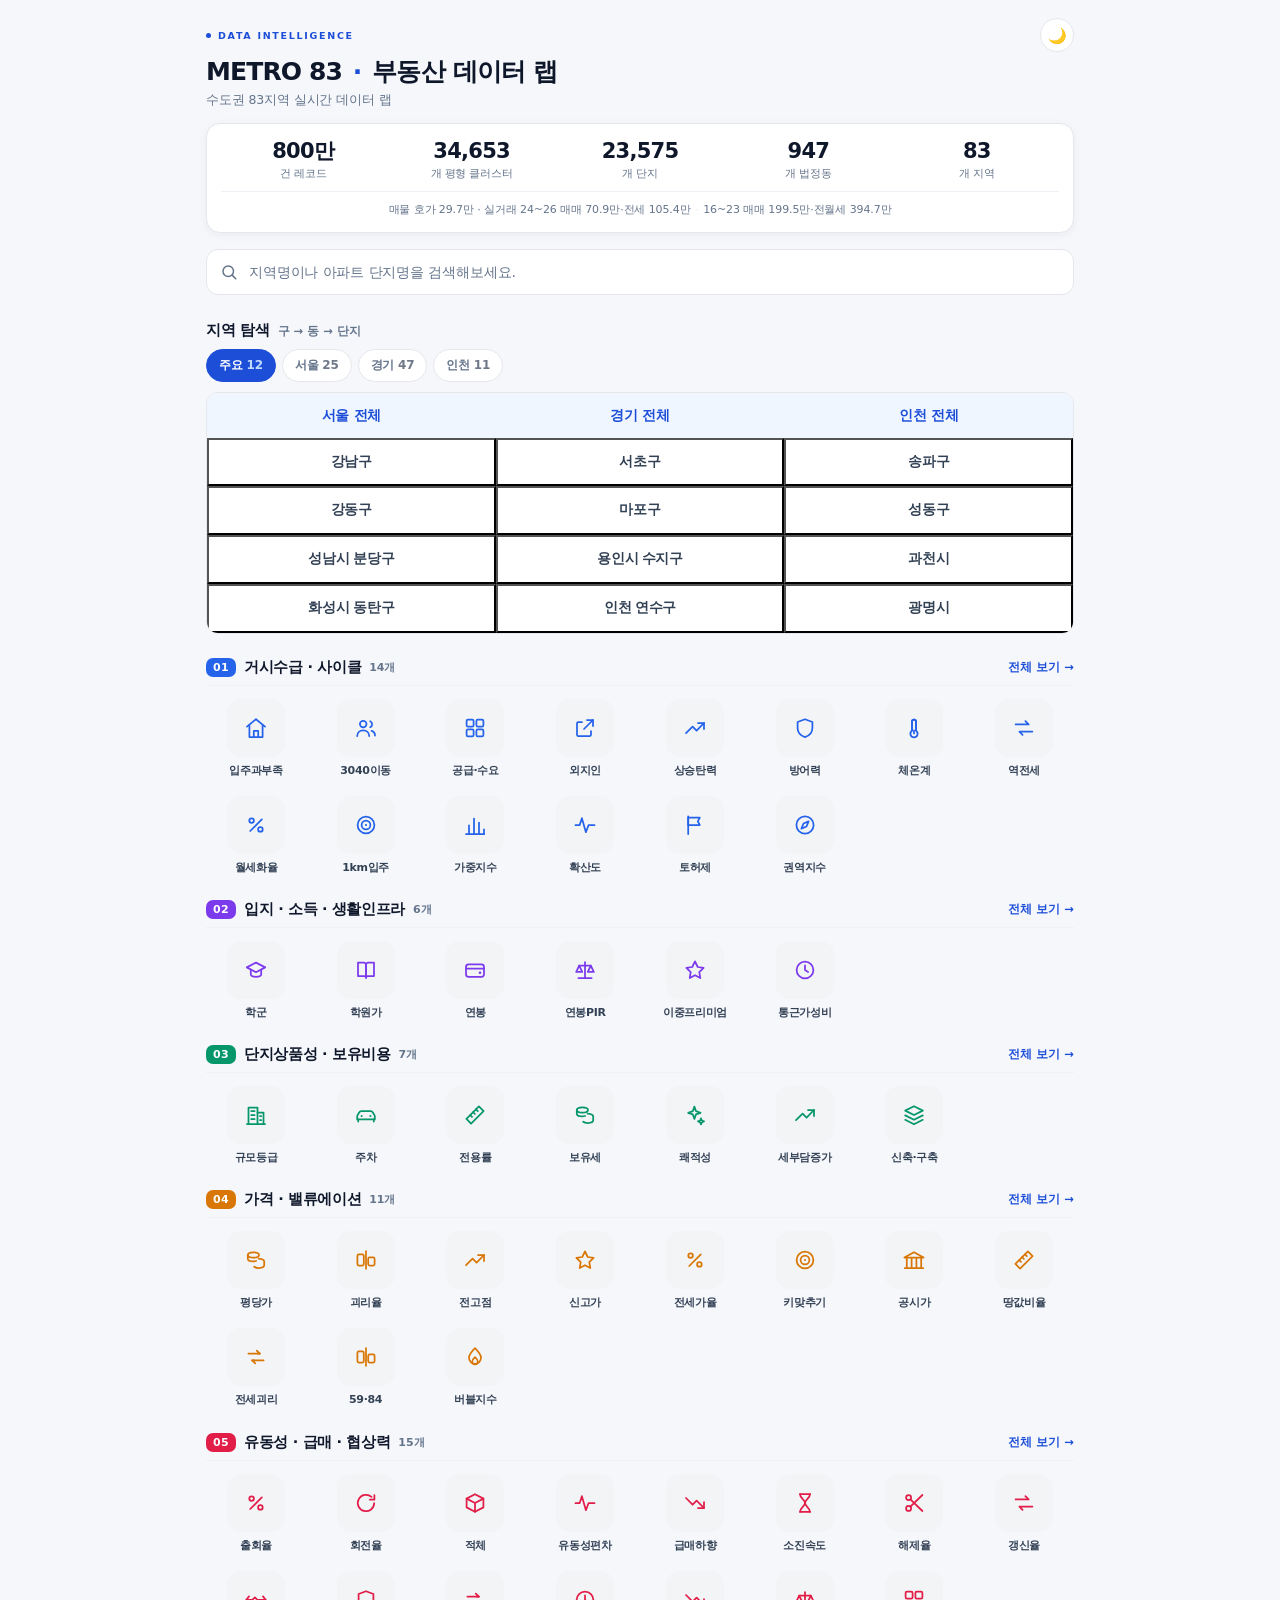
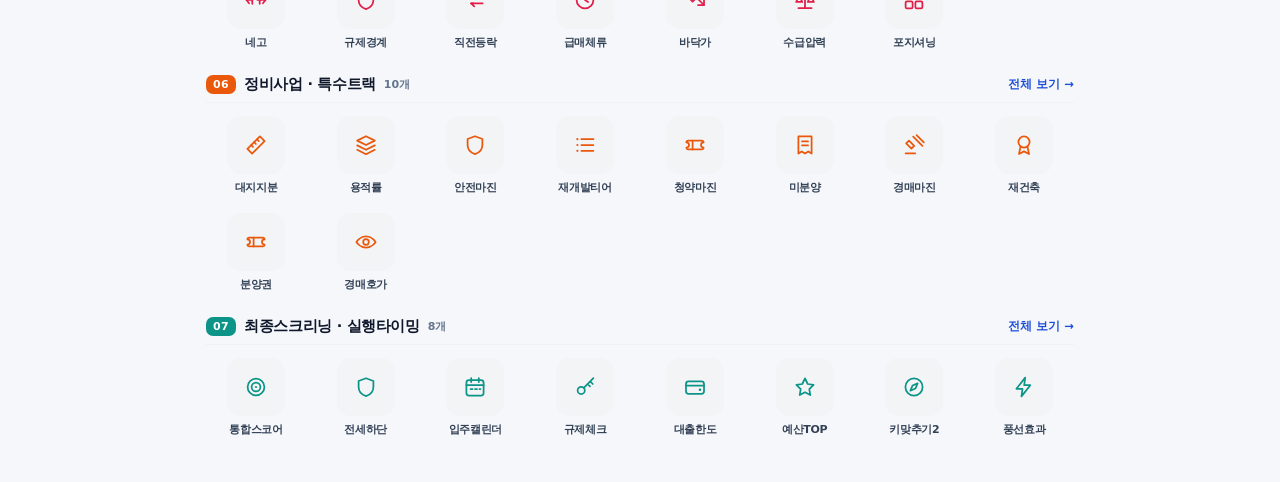
==== index.html @ e0119115 "4분면 기준선·선택 구 라벨 겹침 정리 · 범례 대비 보정" ====
<!doctype html>
<html lang="ko">
<head>
<meta charset="utf-8" />
<meta name="viewport" content="width=device-width, initial-scale=1, viewport-fit=cover" />
<meta property="og:type" content="website">
<meta property="og:title" content="METRO 83 · 부동산 데이터 랩">
<meta property="og:description" content="서울 25구 · 경기 47시군구 · 인천 11구군 | 23,575단지 · 지표 70선 실시간 분석">
<meta property="og:image" content="https://k-apt.github.io/apt-dashboard/og-banner.png">
<meta property="og:image:width" content="1200">
<meta property="og:image:height" content="630">
<meta name="twitter:card" content="summary_large_image">
<title>METRO 83 · 부동산 데이터 랩</title>
<script>(function(){try{var t=localStorage.getItem('apt_theme');if(t!=='light'&&t!=='dark')t='light';document.documentElement.setAttribute('data-theme',t);}catch(e){document.documentElement.setAttribute('data-theme','light');}})();</script>
<style>
  :root{
    --bg:#F5F7FB; --card:#FFFFFF; --line:#E5E7EB; --line2:#EEF1F6;
    --ink:#0F172A; --sub:#64748B; --label:#334155; --tile:#F3F4F6; --tilehover:#E9EDF3;
    --acc:#1D4ED8; --accsoft:#EFF6FF; --shadow:0 2px 10px rgba(16,24,40,.05);
    --c1:#2563EB; --c2:#7C3AED; --c3:#059669; --c4:#D97706; --c5:#E11D48; --c6:#EA580C; --c7:#0D9488; --cx:#4F46E5;
  }
  html[data-theme="dark"]{
    --bg:#0F172A; --card:#1E293B; --line:#334155; --line2:#2A394F;
    --ink:#F1F5F9; --sub:#94A3B8; --label:#CBD5E1; --tile:#25334A; --tilehover:#2D3E58;
    --acc:#93C5FD; --accsoft:#1E3A63; --shadow:none;
    --c1:#60A5FA; --c2:#A78BFA; --c3:#34D399; --c4:#FBBF24; --c5:#FB7185; --c6:#FB923C; --c7:#2DD4BF; --cx:#A5B4FC;
  }
  *{box-sizing:border-box}
  body{margin:0;background:var(--bg);color:var(--ink);
    font-family:-apple-system,BlinkMacSystemFont,"Apple SD Gothic Neo","Malgun Gothic","Noto Sans KR",system-ui,sans-serif;
    -webkit-font-smoothing:antialiased;-webkit-text-size-adjust:100%;text-size-adjust:100%;
    word-break:keep-all;overflow-wrap:break-word}
  a{color:inherit;text-decoration:none}
  .wrap{max-width:900px;margin:0 auto;padding:18px 16px 44px;
    padding-left:max(16px,env(safe-area-inset-left));padding-right:max(16px,env(safe-area-inset-right))}

  /* ---------------- 상단 헤더 ---------------- */
  .hd{margin:0 0 14px}
  .hdtop{display:flex;align-items:center;justify-content:space-between;gap:10px;min-height:34px}
  .hdmark{display:inline-flex;align-items:center;gap:7px;font-size:9.5px;font-weight:800;
    letter-spacing:.18em;color:var(--acc);text-transform:uppercase}
  .hdmark i{width:5px;height:5px;border-radius:50%;background:var(--acc);display:inline-block}
  .tgl{appearance:none;-webkit-appearance:none;width:34px;height:34px;flex:none;border-radius:50%;
    border:1px solid var(--line);background:var(--card);color:var(--ink);font-size:15px;line-height:1;
    display:flex;align-items:center;justify-content:center;cursor:pointer;padding:0}
  .tgl:hover{background:var(--tile)}
  .hdtitle{margin:6px 0 0;font-size:clamp(18px,5.1vw,25px);font-weight:800;letter-spacing:-.035em;
    line-height:1.15;white-space:nowrap;color:var(--ink)}
  .hdtitle em{font-style:normal;color:var(--acc);margin:0 .12em}
  .hdsub{margin:5px 0 0;font-size:12.5px;color:var(--sub);letter-spacing:-.01em}

  /* ---------------- KPI 요약 바 (가운데 정렬 · 균등 5칸) ---------------- */
  .kpi{background:var(--card);border:1px solid var(--line);border-radius:14px;
    padding:14px 10px 12px;margin:14px 0 0;box-shadow:var(--shadow)}
  .kpirow{display:grid;grid-template-columns:repeat(5,minmax(0,1fr));gap:0 4px;align-items:start}
  .k{display:flex;flex-direction:column;align-items:center;justify-content:flex-start;
    text-align:center;min-width:0;padding:0 2px}
  .k b{display:block;font-size:clamp(15px,4.1vw,21px);font-weight:800;letter-spacing:-.035em;line-height:1.12;
    color:var(--ink);font-variant-numeric:tabular-nums;white-space:nowrap}
  .k span{display:block;font-size:clamp(8.5px,2.25vw,10.5px);line-height:1.3;color:var(--sub);
    margin-top:4px;text-align:center;white-space:nowrap;letter-spacing:-.02em}
  @media(max-width:360px){ .k span{white-space:normal;word-break:keep-all} }
  .kpidet{margin-top:10px;padding-top:9px;border-top:1px solid var(--line2);
    text-align:center;color:var(--sub);font-size:clamp(9.6px,2.6vw,11px);line-height:1.62;letter-spacing:-.01em}
  .kpidet .d1,.kpidet .d2{display:block}
  .kpidet .d2{margin-top:1px}
  @media(min-width:620px){
    .kpi{padding:16px 14px 13px}
    .kpidet .d1,.kpidet .d2{display:inline}
    .kpidet .d2{margin-top:0}
    .kpidet .d2::before{content:"·";margin:0 .42em;color:var(--line)}
  }

  /* ---------------- 검색 ---------------- */
  .sbox{position:relative;margin:16px 0 0}
  .sbox input{width:100%;height:46px;border-radius:12px;border:1.5px solid var(--line);
    background:var(--card);color:var(--ink);font-family:inherit;font-size:14px;
    padding:0 40px 0 42px;outline:none;letter-spacing:-.01em}
  html[data-theme="dark"] .sbox input{border-color:#3B4A62}
  .sbox input::placeholder{color:var(--sub)}
  .sbox input:focus{border-color:var(--acc);box-shadow:0 0 0 3px rgba(37,99,235,.12)}
  .sicon{position:absolute;left:14px;top:50%;transform:translateY(-50%);width:18px;height:18px;
    color:var(--sub);pointer-events:none}
  .qclear{position:absolute;right:8px;top:50%;transform:translateY(-50%);width:28px;height:28px;
    border:0;border-radius:50%;background:transparent;color:var(--sub);font-size:14px;cursor:pointer;display:none}
  .qclear.on{display:block}
  .sdrop{position:absolute;left:0;right:0;top:calc(100% + 7px);z-index:40;background:var(--card);
    border:1px solid var(--line);border-radius:13px;box-shadow:0 14px 34px rgba(15,23,42,.16);
    overflow:hidden;display:none}
  .sdrop.on{display:block}
  .sdrop .sl{max-height:min(52vh,360px);overflow:auto;padding:5px}
  .sitem{display:flex;align-items:center;gap:10px;padding:9px 10px;border-radius:9px;cursor:pointer}
  .sitem:hover,.sitem.cur{background:var(--accsoft)}
  .sitem .bd{flex:none;font-size:10px;font-weight:800;letter-spacing:-.01em;border-radius:6px;
    padding:3px 7px;background:var(--tile);color:var(--sub)}
  .sitem .bd.rg{background:var(--accsoft);color:var(--acc)}
  .sitem .bd.dg{background:var(--tile);color:#0D9488}
  html[data-theme="dark"] .sitem .bd.dg{color:#2DD4BF}
  .sitem .tx{min-width:0;flex:1}
  .sitem .tx b{display:block;font-size:13.5px;font-weight:700;line-height:1.3;
    overflow:hidden;text-overflow:ellipsis;white-space:nowrap}
  .sitem .tx i{display:block;font-style:normal;font-size:11px;color:var(--sub);margin-top:2px;
    overflow:hidden;text-overflow:ellipsis;white-space:nowrap}
  .sitem .go{flex:none;color:var(--sub);font-size:12px}
  .sempty{padding:16px 12px;text-align:center;color:var(--sub);font-size:12.5px}

  /* ---------------- 지역 바로가기 (3열 · 얇은 테두리) ---------------- */
  .sh{display:flex;align-items:baseline;gap:8px;margin:26px 0 9px}
  .sh h2{margin:0;font-size:14.5px;font-weight:800;letter-spacing:-.02em}
  .sh span{font-size:11.5px;color:var(--sub);font-weight:600}
  .rtabs{display:flex;gap:6px;margin:0 0 9px;overflow-x:auto;scrollbar-width:none;
    -webkit-overflow-scrolling:touch;padding-bottom:1px}
  .rtabs::-webkit-scrollbar{display:none}
  .rtab{flex:none;appearance:none;font-family:inherit;font-size:12px;font-weight:700;letter-spacing:-.02em;
    color:var(--sub);background:var(--card);border:1px solid var(--line);border-radius:999px;
    padding:7px 12px;cursor:pointer;white-space:nowrap}
  .rtab b{font-weight:800;font-variant-numeric:tabular-nums;margin-left:4px;color:#6F7889}
  .rtab.on{color:#fff;background:#1D4ED8;border-color:#1D4ED8}
  .rtab.on b{color:#BFDBFE}
  html[data-theme="dark"] .rtab.on{color:#0F172A;background:#93C5FD;border-color:#93C5FD}
  html[data-theme="dark"] .rtab.on b{color:#1E3A63}
  .rgrid{display:grid;grid-template-columns:repeat(3,minmax(0,1fr));
    border:1px solid var(--line);border-radius:12px;overflow:hidden;background:var(--card)}
  .crumbwrap:empty{display:none}
  .crumb{display:flex;align-items:center;gap:6px;flex-wrap:wrap;margin:0 0 9px;font-size:12.5px;color:var(--sub)}
  .crumb .bk{appearance:none;border:1px solid var(--line);background:var(--card);color:var(--ink);
    width:28px;height:28px;border-radius:50%;font-size:13px;cursor:pointer;flex:none;line-height:1;padding:0}
  .crumb .bk:hover{background:var(--tile)}
  .crumb .path{display:flex;align-items:center;gap:6px;font-weight:600;min-width:0;flex-wrap:wrap}
  .crumb .path b{color:var(--ink);font-weight:800}
  .crumb .sp{color:#c3ccdb}
  .ropen{display:inline-flex;align-items:center;gap:6px;margin:0 0 12px;padding:9px 13px;border-radius:9px;
    background:#1D4ED8;color:#fff;font-size:12.5px;font-weight:800;text-decoration:none;letter-spacing:-.02em}
  .ropen:hover{filter:brightness(1.06)}
  html[data-theme="dark"] .ropen{background:#93C5FD;color:#0F172A}
  .cxlist{border:1px solid var(--line);border-radius:12px;overflow:hidden;background:var(--card)}
  .cxrow{display:flex;align-items:center;gap:10px;width:100%;padding:12px 14px;border:0;background:var(--card);
    font-family:inherit;color:var(--ink);text-align:left;cursor:pointer;box-shadow:0 1px 0 var(--line)}
  .cxlist .cxrow:last-child{box-shadow:none}
  .cxrow:hover{background:var(--tile)}
  .cxrow .nm{flex:1;min-width:0;font-size:13.5px;font-weight:700;letter-spacing:-.02em;
    overflow:hidden;text-overflow:ellipsis;white-space:nowrap}
  .cxrow .hh{flex:none;font-size:11px;color:var(--sub);font-variant-numeric:tabular-nums}
  .cxrow .go{flex:none;color:var(--sub);font-size:12px}
  .rc{padding:14px 4px;text-align:center;font-size:13.5px;font-weight:700;color:var(--label);
    background:var(--card);letter-spacing:-.02em;line-height:1.25;transition:background .12s;
    box-shadow:1px 0 0 var(--line), 0 1px 0 var(--line)}
  .rc:hover{background:var(--tile)}
  .rc.grp{color:var(--acc);font-weight:800;background:var(--accsoft)}
  .rc.grp:hover{background:var(--accsoft);filter:brightness(.97)}

  /* ---------------- 카테고리 · 아이콘 타일 ---------------- */
  .sec{margin-top:24px}
  .sechd{display:flex;align-items:center;gap:8px;margin:0 0 12px;padding-bottom:8px;
    border-bottom:1px solid var(--line2)}
  .sechd .no{flex:none;font-size:11px;font-weight:800;letter-spacing:.04em;color:#fff;
    background:var(--c);border-radius:7px;padding:3px 7px;font-variant-numeric:tabular-nums}
  .sechd h3{margin:0;font-size:14.5px;font-weight:800;letter-spacing:-.025em;color:var(--ink)}
  .sechd .cnt{font-size:11px;color:var(--sub);font-weight:600}
  .sechd .more{margin-left:auto;font-size:11.5px;font-weight:700;color:var(--acc);white-space:nowrap}
  .tiles{display:grid;grid-template-columns:repeat(4,minmax(0,1fr));gap:12px 4px}
  @media(min-width:560px){.tiles{grid-template-columns:repeat(6,minmax(0,1fr));gap:14px 8px}}
  @media(min-width:860px){.tiles{grid-template-columns:repeat(8,minmax(0,1fr));gap:16px 10px}}
  .tile{display:flex;flex-direction:column;align-items:center;gap:7px;padding:1px 0;min-width:0}
  .tbox{width:100%;max-width:58px;aspect-ratio:1;border-radius:14px;background:var(--tile);
    display:flex;align-items:center;justify-content:center;color:var(--c);transition:background .13s,transform .13s}
  .tbox svg{width:24px;height:24px;display:block}
  .tile:hover .tbox{background:var(--tilehover)}
  .tile:active .tbox{transform:scale(.94)}
  .tlab{font-size:11px;line-height:1.28;text-align:center;color:var(--label);font-weight:600;
    letter-spacing:-.03em;max-width:100%}
  html[data-theme="dark"] .sechd .no{background:var(--tile);color:var(--c)}
  .c1{--c:var(--c1)} .c2{--c:var(--c2)} .c3{--c:var(--c3)} .c4{--c:var(--c4)}
  .c5{--c:var(--c5)} .c6{--c:var(--c6)} .c7{--c:var(--c7)} .cxx{--c:var(--cx)}

  /* ---------------- 하단 ---------------- */
  .foot{margin-top:30px;padding-top:14px;border-top:1px solid var(--line);color:var(--sub);
    font-size:11.5px;line-height:1.75}
  .foot .fl{display:block;white-space:nowrap;font-size:clamp(8.6px,2.55vw,11.5px);
    letter-spacing:-.02em;font-variant-numeric:tabular-nums;color:var(--sub)}
</style>
</head>
<body>
<div class="wrap">

  <header class="hd">
    <div class="hdtop">
      <span class="hdmark"><i></i>DATA INTELLIGENCE</span>
      <button id="themeBtn" class="tgl" type="button" aria-label="다크 모드로 전환" title="화이트/다크 테마">🌙</button>
    </div>
    <h1 class="hdtitle">METRO 83 <em>·</em> 부동산 데이터 랩</h1>
    <p class="hdsub">수도권 83지역 실시간 데이터 랩</p>
  </header>

  <div class="kpi">
    <div class="kpirow">
      <div class="k"><b title="8,002,107건">800만</b><span>건 레코드</span></div>
      <div class="k"><b>34,653</b><span>개 평형 클러스터</span></div>
      <div class="k"><b>23,575</b><span>개 단지</span></div>
      <div class="k"><b>947</b><span>개 법정동</span></div>
      <div class="k"><b>83</b><span>개 지역</span></div>
    </div>
    <div class="kpidet"><span class="d1">매물 호가 29.7만 · 실거래 24~26 매매 70.9만·전세 105.4만</span><span class="d2">16~23 매매 199.5만·전월세 394.7만</span></div>
  </div>

  <div class="sbox">
    <svg class="sicon" viewBox="0 0 24 24" fill="none" stroke="currentColor" stroke-width="2" stroke-linecap="round"><circle cx="11" cy="11" r="7"></circle><path d="M16.2 16.2 21 21"></path></svg>
    <input id="q" type="text" inputmode="search" enterkeyhint="search" autocomplete="off"
           placeholder="지역명이나 아파트 단지명을 검색해보세요." aria-label="지역·단지 검색">
    <button id="qclear" class="qclear" type="button" aria-label="검색어 지우기">✕</button>
    <div class="sdrop" id="sd" role="listbox" aria-label="검색 결과"><div class="sl" id="sl"></div></div>
  </div>

  <div class="sh"><h2>지역 탐색</h2><span>구 → 동 → 단지</span></div>
  <div class="rtabs" id="rtabs" role="tablist" aria-label="지역 범위 선택"></div>
  <div class="crumbwrap" id="crumb"></div>
  <nav class="rgrid" id="rgrid" aria-label="지역·법정동 바로가기"></nav>
  <div class="cxlist" id="cxlist" hidden></div>

  <div id="secs"></div>

</div>

<script>
const PD = {"regions":[{"n":"강남구","a":"서울"},{"n":"강동구","a":"서울"},{"n":"강북구","a":"서울"},{"n":"강서구","a":"서울"},{"n":"관악구","a":"서울"},{"n":"광진구","a":"서울"},{"n":"구로구","a":"서울"},{"n":"금천구","a":"서울"},{"n":"노원구","a":"서울"},{"n":"도봉구","a":"서울"},{"n":"동대문구","a":"서울"},{"n":"동작구","a":"서울"},{"n":"마포구","a":"서울"},{"n":"서대문구","a":"서울"},{"n":"서초구","a":"서울"},{"n":"성동구","a":"서울"},{"n":"성북구","a":"서울"},{"n":"송파구","a":"서울"},{"n":"양천구","a":"서울"},{"n":"영등포구","a":"서울"},{"n":"용산구","a":"서울"},{"n":"은평구","a":"서울"},{"n":"종로구","a":"서울"},{"n":"중구","a":"서울"},{"n":"중랑구","a":"서울"},{"n":"가평군","a":"경기"},{"n":"고양시 덕양구","a":"경기"},{"n":"고양시 일산동구","a":"경기"},{"n":"고양시 일산서구","a":"경기"},{"n":"과천시","a":"경기"},{"n":"광명시","a":"경기"},{"n":"광주시","a":"경기"},{"n":"구리시","a":"경기"},{"n":"군포시","a":"경기"},{"n":"김포시","a":"경기"},{"n":"남양주시","a":"경기"},{"n":"동두천시","a":"경기"},{"n":"부천시 소사구","a":"경기"},{"n":"부천시 오정구","a":"경기"},{"n":"부천시 원미구","a":"경기"},{"n":"성남시 분당구","a":"경기"},{"n":"성남시 수정구","a":"경기"},{"n":"성남시 중원구","a":"경기"},{"n":"수원시 권선구","a":"경기"},{"n":"수원시 영통구","a":"경기"},{"n":"수원시 장안구","a":"경기"},{"n":"수원시 팔달구","a":"경기"},{"n":"시흥시","a":"경기"},{"n":"안산시 단원구","a":"경기"},{"n":"안산시 상록구","a":"경기"},{"n":"안성시","a":"경기"},{"n":"안양시 동안구","a":"경기"},{"n":"안양시 만안구","a":"경기"},{"n":"양주시","a":"경기"},{"n":"양평군","a":"경기"},{"n":"여주시","a":"경기"},{"n":"연천군","a":"경기"},{"n":"오산시","a":"경기"},{"n":"용인시 기흥구","a":"경기"},{"n":"용인시 수지구","a":"경기"},{"n":"용인시 처인구","a":"경기"},{"n":"의왕시","a":"경기"},{"n":"의정부시","a":"경기"},{"n":"이천시","a":"경기"},{"n":"파주시","a":"경기"},{"n":"평택시","a":"경기"},{"n":"포천시","a":"경기"},{"n":"하남시","a":"경기"},{"n":"화성시 동탄구","a":"경기"},{"n":"화성시 만세구","a":"경기"},{"n":"화성시 병점구","a":"경기"},{"n":"화성시 효행구","a":"경기"},{"n":"인천 강화군","a":"인천"},{"n":"인천 검단구","a":"인천"},{"n":"인천 계양구","a":"인천"},{"n":"인천 남동구","a":"인천"},{"n":"인천 미추홀구","a":"인천"},{"n":"인천 부평구","a":"인천"},{"n":"인천 서해구","a":"인천"},{"n":"인천 연수구","a":"인천"},{"n":"인천 영종구","a":"인천"},{"n":"인천 옹진군","a":"인천"},{"n":"인천 제물포구","a":"인천"}],"dongs":{"25":["가평읍","상면","설악면","조종면","청평면"],"0":["개포동","논현동","대치동","도곡동","삼성동","세곡동","수서동","신사동","압구정동","역삼동","율현동","일원동","자곡동","청담동"],"1":["강일동","고덕동","길동","둔촌동","명일동","상일동","성내동","암사동","천호동"],"2":["미아동","번동","수유동","우이동"],"3":["가양동","공항동","내발산동","등촌동","마곡동","방화동","염창동","화곡동"],"26":["고양동","관산동","덕은동","도내동","동산동","삼송동","성사동","신원동","오금동","원흥동","주교동","지축동","토당동","행신동","향동동","화정동"],"27":["마두동","백석동","사리현동","성석동","식사동","장항동","정발산동","중산동","풍동"],"28":["가좌동","대화동","덕이동","일산동","주엽동","탄현동"],"29":["갈현동","별양동","부림동","원문동","주암동","중앙동"],"4":["남현동","봉천동","신림동"],"30":["광명동","소하동","일직동","철산동","하안동"],"31":["경안동","고산동","곤지암읍","능평동","도척면","매산동","목현동","문형동","삼동","송정동","신현동","쌍령동","양벌동","역동","장지동","초월읍","추자동","탄벌동","태전동","회덕동"],"5":["광장동","구의동","군자동","능동","자양동","중곡동","화양동"],"6":["가리봉동","개봉동","고척동","구로동","궁동","신도림동","오류동","온수동","천왕동","항동"],"32":["갈매동","교문동","수택동","아천동","인창동","토평동"],"33":["금정동","당동","당정동","대야미동","도마교동","부곡동","산본동"],"7":["가산동","독산동","시흥동"],"34":["감정동","걸포동","고촌읍","구래동","마산동","북변동","사우동","양촌읍","운양동","장기동","통진읍","풍무동","하성면"],"35":["금곡동","다산동","별내동","별내면","오남읍","와부읍","진건읍","진접읍","퇴계원읍","평내동","호평동","화도읍"],"8":["공릉동","상계동","월계동","중계동","하계동"],"9":["도봉동","방학동","쌍문동","창동"],"10":["답십리동","신설동","용두동","이문동","장안동","전농동","제기동","청량리동","회기동","휘경동"],"36":["광암동","동두천동","보산동","상패동","생연동","송내동","지행동"],"11":["노량진동","대방동","동작동","본동","사당동","상도1동","상도동","신대방동","흑석동"],"12":["공덕동","구수동","노고산동","대흥동","도화동","동교동","마포동","망원동","상수동","상암동","서교동","성산동","신공덕동","신수동","신정동","아현동","연남동","염리동","용강동","중동","창전동","토정동","하중동","합정동","현석동"],"37":["괴안동","범박동","소사본동","송내동","심곡본동","옥길동"],"38":["고강동","내동","삼정동","여월동","오정동","원종동","작동"],"39":["도당동","상동","소사동","심곡동","약대동","역곡동","원미동","중동","춘의동"],"13":["남가좌동","냉천동","대신동","대현동","미근동","북가좌동","북아현동","연희동","영천동","창천동","천연동","충정로2가","충정로3가","합동","현저동","홍은동","홍제동"],"14":["내곡동","반포동","방배동","서초동","신원동","양재동","우면동","잠원동"],"40":["구미동","금곡동","대장동","백현동","분당동","삼평동","서현동","수내동","야탑동","운중동","이매동","정자동","판교동"],"41":["고등동","단대동","복정동","수진동","시흥동","신촌동","신흥동","양지동","창곡동","태평동"],"42":["금광동","도촌동","상대원동","성남동","여수동","은행동","중앙동","하대원동"],"15":["금호동1가","금호동2가","금호동3가","금호동4가","도선동","마장동","사근동","상왕십리동","성수동1가","성수동2가","송정동","옥수동","용답동","응봉동","하왕십리동","행당동","홍익동"],"16":["길음동","돈암동","동선동1가","동선동3가","동선동4가","동선동5가","동소문동4가","동소문동5가","동소문동6가","동소문동7가","보문동1가","보문동2가","보문동3가","보문동4가","보문동6가","보문동7가","삼선동2가","삼선동3가","삼선동4가","삼선동5가","상월곡동","석관동","성북동","성북동1가","안암동1가","안암동3가","안암동4가","안암동5가","장위동","정릉동","종암동","하월곡동"],"17":["가락동","거여동","마천동","문정동","방이동","삼전동","석촌동","송파동","신천동","오금동","잠실동","장지동","풍납동"],"43":["고색동","곡반정동","구운동","권선동","금곡동","당수동","서둔동","세류동","오목천동","입북동","탑동","평동","호매실동"],"44":["망포동","매탄동","신동","영통동","원천동","원천동(광교)","이의동","이의동(광교)","하동","하동(광교)"],"45":["송죽동","연무동","영화동","율전동","이목동","정자동","조원동","천천동","파장동"],"46":["고등동","교동","매교동","매산로1가","매산로2가","매산로3가","우만동","인계동","지동","화서동"],"47":["거모동","광석동","군자동","논곡동","능곡동","대야동","도창동","매화동","목감동","미산동","배곧동","산현동","신천동","월곶동","은행동","장곡동","장현동","정왕동","조남동","죽율동","포동","하상동","하중동"],"48":["고잔동","선부동","신길동","와동","원곡동","원시동","초지동"],"49":["건건동","본오동","부곡동","사동","사사동","성포동","수암동","월피동","이동","일동","장상동","팔곡일동"],"50":["가사동","공도읍","금광면","금산동","금석동","낙원동","당왕동","대덕면","동본동","미양면","보개면","봉산동","석정동","숭인동","신건지동","신소현동","신흥동","아양동","옥산동","원곡면","인지동","일죽면","죽산면","중리동","창전동"],"51":["관양동","비산동","평촌동","호계동"],"52":["박달동","석수동","안양동"],"53":["고암동","고읍동","광사동","광적면","남면","남방동","덕계동","덕정동","만송동","백석읍","산북동","삼숭동","옥정동","장흥면","회정동"],"18":["목동","신월동","신정동"],"54":["강상면","개군면","양동면","양서면","양평읍","용문면"],"55":["가남읍","교동","멱곡동","상동","세종대왕면","연양동","오학동","월송동","점봉동","창동","천송동","하동","현암동","홍문동"],"56":["신서면","연천읍","전곡읍","청산면"],"19":["당산동","당산동1가","당산동2가","당산동3가","당산동4가","당산동5가","당산동6가","대림동","도림동","문래동2가","문래동3가","문래동4가","문래동5가","문래동6가","신길동","양평동1가","양평동2가","양평동3가","양평동4가","양평동5가","양평동6가","여의도동","영등포동","영등포동1가","영등포동2가","영등포동3가","영등포동4가","영등포동5가","영등포동7가","영등포동8가"],"57":["가수동","가장동","갈곶동","고현동","궐동","금암동","내삼미동","누읍동","벌음동","부산동","서동","세교동","수청동","양산동","오산동","외삼미동","원동","은계동","지곶동","청학동","청호동","탑동"],"20":["갈월동","도원동","동빙고동","동자동","문배동","보광동","산천동","서계동","서빙고동","신계동","신창동","용문동","용산동2가","용산동5가","원효로1가","원효로2가","원효로3가","원효로4가","이촌동","이태원동","주성동","청암동","청파동1가","청파동3가","한강로1가","한강로2가","한강로3가","한남동","효창동","후암동"],"58":["고매동","공세동","구갈동","농서동","동백동","마북동","보라동","보정동","상갈동","상하동","서천동","신갈동","언남동","영덕동","중동","지곡동","청덕동","하갈동"],"59":["동천동","상현동","성복동","신봉동","죽전동","풍덕천동"],"60":["고림동","김량장동","남동","남사읍","마평동","모현읍","백암면","삼가동","양지읍","역북동","운학동","원삼면","유방동","이동읍","포곡읍"],"21":["갈현동","구산동","녹번동","대조동","불광동","수색동","신사동","역촌동","응암동","증산동","진관동"],"61":["고천동","내손동","삼동","오전동","왕곡동","청계동","초평동","포일동","학의동"],"62":["가능동","고산동","금오동","낙양동","녹양동","민락동","산곡동","신곡동","용현동","의정부동","장암동","호원동"],"63":["갈산동","고담동","관고동","대월면","마장면","백사면","부발읍","사음동","송정동","신둔면","안흥동","장호원읍","중리동","증일동","증포동","창전동","호법면"],"72":["강화읍","길상면","선원면"],"73":["금곡동","당하동","대곡동","마전동","백석동","불로동","오류동","왕길동","원당동"],"74":["계산동","귤현동","동양동","박촌동","방축동","병방동","서운동","오류동","용종동","이화동","임학동","작전동","장기동","효성동"],"75":["간석동","구월동","남촌동","논현동","도림동","만수동","서창동","장수동"],"76":["관교동","도화동","문학동","숭의동","용현동","주안동","학익동"],"77":["갈산동","구산동","부개동","부평동","산곡동","삼산동","십정동","일신동","청천동"],"78":["가정동","가좌동","검암동","경서동","공촌동","석남동","신현동","심곡동","연희동","청라동"],"79":["동춘동","선학동","송도동","연수동","옥련동","청학동"],"80":["운남동","운북동","운서동","중산동"],"81":["영흥면"],"82":["관동3가","내동","답동","도원동","만석동","북성동1가","북성동2가","북성동3가","사동","송림동","송월동1가","송월동2가","송학동2가","송현동","신생동","신흥동1가","신흥동2가","신흥동3가","인현동","전동","항동7가","화수동"],"22":["견지동","경운동","교북동","구기동","낙원동","내수동","누상동","당주동","동숭동","명륜1가","명륜2가","명륜3가","무악동","부암동","사직동","수송동","숭인동","신교동","신문로1가","신문로2가","신영동","연건동","연지동","옥인동","이화동","익선동","인의동","창신동","청운동","충신동","통인동","평동","평창동","필운동","행촌동","혜화동","홍파동","효제동"],"23":["광희동1가","남대문로5가","남산동2가","남창동","만리동1가","만리동2가","묵정동","산림동","순화동","신당동","예장동","오장동","을지로5가","인현동2가","입정동","장충동1가","장충동2가","정동","주교동","중림동","충무로4가","충무로5가","필동1가","필동3가","황학동","회현동1가","회현동2가","흥인동"],"24":["망우동","면목동","묵동","상봉동","신내동","중화동"],"64":["검산동","광탄면","금릉동","금촌동","다율동","당하동","동패동","목동동","문발동","문산읍","법원읍","서패동","신촌동","아동동","야당동","야동동","와동동","적성면","조리읍","탄현면","파주읍"],"65":["가재동","고덕동","고덕면","군문동","독곡동","동삭동","비전동","서정동","세교동","소사동","신장동","안중읍","오성면","용이동","이충동","장당동","장안동","죽백동","지산동","지제동","진위면","청북읍","칠괴동","칠원동","통복동","팽성읍","평택동","포승읍","합정동","현덕면"],"66":["가산면","관인면","군내면","선단동","소흘읍","신북면","신읍동","어룡동","영북면","영중면","일동면"],"67":["감이동","감일동","덕풍동","망월동","선동","신장동","창우동","풍산동","학암동","학암동(위례)"],"68":["능동","목동","반송동","산척동","석우동","송동","신동","여울동","영천동","장지동","청계동"],"69":["남양읍","마도면","새솔동","송산면","우정읍","장안면","팔탄면","향남읍"],"70":["기산동","능동","반월동","반정동","병점동","송산동","안녕동","진안동"],"71":["기안동","매송면","봉담읍","비봉면","정남면"]},"cx":{"15:8":[["현대",217],["트리마제",688],["성수대우2차",283],["한양현대",168],["아크로서울포레스트(주상복합)",280],["청호서울숲뜨레피움",28],["YG포레스트(주상복합)",18],["서울숲아이파크리버포레1차",825],["에스포레",25],["우성",55],["서울숲해오름",49],["갤러리아포레(주상복합)",230],["강변건영",580],["서울숲대림",372],["성수동아그린",331],["동아",390],["뚝섬현대",99],["쌍용",777],["성수우방",92],["한진타운",378],["성수현대그린",219],["성수동양",142],["중앙하이츠빌",256],["성수금호베스트빌3차",159]],"3:3":[["등촌주공10단지",566],["삼우지엔씨",18],["우성",244],["한사랑삼성2차",339],["등촌마을서광",430],["태진아름",221],["등촌3차보람쉬움",65],["예지펠리스",16],["태영",186],["청솔펠리체",25],["해태골든팰리스(주상복합)",19],["등촌보람6차",35],["천우네오젠(645-14)",18],["등촌주공2단지",505],["서울시니어스강서타워(주상복합)",101],["나성",65],["씨엘하임(도시형)",28],["풍성애뜨란",29],["등촌주공3단지",1016],["한울팰리스(주상복합)",29],["그린임광",168],["지엠벨리(주상복합)",48],["가양역두산위브",220],["등촌파밀리에더클래식",120],["한울H밸리움2차(도시형)",16],["등촌주공5단지",1045],["등촌역삼익퀸즈포디엄(도시형)",104],["마곡루나플라체(도시형)",144],["라움팰리스",16],["등촌보람쉬움5차(더하임)",45],["등촌아이파크",1653],["동양하우징(도시형)",78],["등촌주공8단지",445],["더자하",16],["미가채(도시형)",13],["메종드NK(도시형)",17],["그레이스힐(주상복합)",182],["미주진로",488],["더프라임(도시형)",29],["디앤써밋모이다(도시형)",26],["등촌엠타운(도시형)",31],["두보하이츠",213],["등촌지와인",136],["소미골드타운(도시형)",15],["등촌역아트포레(도시형)",18],["힐스테이트등촌역",543],["등촌센트럴르씨엘",73],["등마루",12],["서울시니어스가양타워(실버주택,주상복합)",188],["등촌코오롱",191],["등촌현대2차",89],["등촌월드메르디앙",145],["코오롱오투빌2차",105],["e-편한대림",222],["등촌대림",680],["등촌동성",457],["라인",317],["부영",712],["한사랑삼성1차",244],["대동황토방1차",241],["대동황토방2차",196],["코오롱하늘채",200],["삼형그레이스빌",87],["등촌보람2차",101],["등촌신원",68],["신세계",19],["두보",64],["등촌성원",16],["심미에셈빌",47]],"5:4":[["자양한양(재건축)",444],["현대강변",208],["자양2차현대",235],["자양현대3차",439],["그린",33],["경남아너스빌",150],["구의현대하이엘(주상복합)",98],["유림",10],["래미안프리미어팰리스(주상복합)",264],["큐브스테이트(도시형)",20],["테라팰리스건대2차",68],["자양호반써밋(주상복합)",305],["현대6차",178],["대종리버빌",19],["결(도시형)",14],["자양명진센트라임(도시형)",27],["더샵스타시티(주상복합)",1177],["롯데캐슬리버파크시그니처",878],["이튼타워리버1차(주상복합)",146],["자양하늘채베르",165],["광진트라팰리스(주상복합)",204],["자양삼성",10],["구의현대홈시티(주상복합)",102],["롯데캐슬이스트폴",1063],["이튼타워리버2차(주상복합)",131],["자양힐",64],["광진한화꿈에그린",116],["이튼타워리버3차(주상복합)",260],["태천해오름(주상복합)",18],["한강로얄",19],["광진하나플러스",43],["광진하우스토리한강",82],["이튼타워리버5차",279],["경남",232],["자양현대(645-5)",182],["한강현대",204],["신호빌라트",14],["금강KCC",69],["대원리버빌",40],["우방리버파크",214],["한솔리베르",185],["자양10차현대홈타운",245],["자양7차현대홈타운",252],["자양8차현대홈타운",257],["자양9차현대홈타운",119],["현대빌라트",18],["한강극동",158],["한강성원",140],["한강우성",355],["대동",314],["진넥스빌",19],["로얄동아",322],["우성1차",656],["자양5차현대",270],["삼성",375],["우성2차",405],["자양우성3차",464],["자양우성4차",66],["자양우성5차",80],["우성6차",96],["우성7차",625],["한라",329]],"0:13":[["건영",240],["상지리츠빌6차",19],["한신오페라하우스",63],["청담래미안로이뷰",177],["청담범신칼릭스빌2차",18],["골든아트빌(주상복합)",19],["빌폴라리스",19],["상지카일룸",17],["상지리츠빌5차",52],["청담파라곤Ⅱ 1단지",18],["청담파라곤Ⅱ 2단지",17],["마크힐스1,2단지",38],["상지리츠빌4차",38],["청담상지리츠빌3차",24],["대우로얄카운티II",13],["연세리버테라스",19],["연세힐하우스I",18],["청담대우유로카운티",196],["상지리츠빌10차",17],["연세리버빌3차",19],["상지리츠빌카일룸3차",19],["청담신원아침도시마인(도시형)",89],["연세힐하우스II",6],["강변상지리츠빌",12],["하우스에딘브로우",16],["청담대우로얄카운티Ⅰ",17],["청담우방",100],["청담파크빌",10],["청담아이파크",108],["청담자이",708],["연세2차",13],["청담아르지움(도시형)",29],["현대1차",96],["현대2차",214],["청담스위트(도시형)",124],["청담CJ빌리지",11],["동궁빌리지",16],["청담포레",11],["청담린든그로브",114],["청담마크노빌",12],["청담신동아빌라트",18],["청담갤러리파크",6],["더리버스청담(주상복합)",12],["라테라스청담(도시형)",88],["청담영풍마드레빌",49],["더헤리움(B동)",8],["더헤리움(A동,도시형)",10],["청담스테이",16],["T.S.",8],["효성청담101",35],["청담어퍼하우스",18],["헤스티아",4],["에테르노청담(주상복합)",29],["뉴현대리버빌",15],["에비뉴나인티(도시형)",28],["PH129",29],["효성청담101 2차",28],["청담클래스(도시형)",16],["대우로얄카운티V",12],["청담대우멤버스카운티Ⅲ",19],["삼호",45],["LG",11],["청담힐",30],["청담대우멤버스카운티V",19],["현대(43-1)",19],["프레힐청담",16],["청담e-편한세상2차",142],["청담동양파라곤",92],["루시아청담546더리버",15],["청담르엘",1261],["레이어청담(도시형)",28],["워너청담",16],["청담e-편한세상2차(204동)",41],["한신오페라하우스2차",42],["청담대우멤버스카운티VI",19],["청담대우멤버스카운티9차",10],["청담대우멤버스카운티11차",18],["청담대우멤버스카운티XII",16],["청담휴먼스타빌",191],["청담e-편한세상3차",49],["청담e-편한세상2차(205동)",41],["상지리츠빌카일룸2차",15],["청담e-편한세상4차",94],["청담범신칼릭스빌",18],["청담그랑빌(주상복합)",19],["씨티2차",37],["구산",37],["청담삼성1차",158],["청담삼성3차",217],["목화",19],["청담e-편한세상1차",271],["진흥",375],["신동아",106],["삼성청담공원",391],["삼환",184],["청담현대3차",317]],"79:3":[["승기마을",1370],["연수프라자(도시형)",78],["이레하이니스(주상복합)",48],["경남",620],["대동",768],["대림",640],["대우1",390],["동남",420],["문남마을",400],["연수2시영",1200],["영남",622],["우성1",1088],["우성2",2044],["우주",230],["유천",788],["인향",220],["연수주공2차",960],["주공3",1170],["태산",420],["풍림1",769],["효정",312],["연수푸르지오1단지",117],["연수푸르지오2단지",110],["연수푸르지오3단지",102],["태경",220],["성일",414],["세경",567],["대명",108]],"14:3":[["아이파크빌",66],["예림",16],["서초교대e편한세상",435],["서초e-편한세상1차",154],["서초동아",12],["서초상지리츠빌3차",18],["서초상지리츠빌4차",17],["서초상지리츠빌5차",12],["서초롯데캐슬메디치(주상복합)",50],["서초상지리츠빌7차",14],["서초대림빌라트",18],["현대빌리지",13],["햄튼코트",19],["서초대우로얄카운티",10],["서초트레져",14],["벽산서초블루밍",19],["서초한양수자인",24],["한라비발디스튜디오193(도시형)",149],["서초코아",15],["서초롯데캐슬프레지던트",280],["서초삼원그린빌",12],["강남역푸르지오시티(도시형)",137],["보미리즌빌",10],["서초중흥S-클래스(도시형)",91],["로얄하이츠",12],["블루힐65(도시형)",10],["서초대우(엘로즈카운티)",73],["서초푸르지오써밋",907],["마제스타시티힐스테이트서리풀(주거복합)",116],["강남아르젠(도시형)",27],["서초자연인",29],["칼리아빌",10],["래미안서초에스티지",421],["동아(도시형)",62],["월드메르디앙(1634-9)",37],["더샵오데움(104동)",10],["래미안서초에스티지S",593],["서리풀월드메르디앙레브",40],["서초자연인(도시형)",29],["서초프레스티지",28],["서초풍림아이원",36],["서초로얄",40],["끄레메빌",14],["래미안서초유니빌(주상복합)",440],["서초드림하이츠",10],["더샵오데움(105동)",4],["서초e-편한세상2차",159],["서초한빛삼성",264],["서초웰하우스",12],["서초블레스",16],["샹보르",19],["우정에쉐르",77],["롯데캐슬클래식",990],["서초센트럴아이파크",318],["그린빌라트(주상복합)",19],["서초아트갤러리(도시형)",20],["밀라텔쉐르빌(엠쉐르빌,주상복합)",125],["더샵서초(주상복합)",329],["서초트라팰리스(주상복합)",257],["서초이오빌(주상복합)",462],["스위트서초(도시형)",20],["래미안리더스원",1317],["와이에이치빌리지(도시형)",20],["현대ESA2(주상복합)",174],["루컴즈힐서리풀",28],["서초그랑자이",1446],["서초노블레스(1362-10,주상복합)",50],["대성유니드",83],["DK밸리뷰시티",81],["서초지에스타워(주상복합)",54],["두원에코타운(도시형)",26],["서초래미안",1129],["디아레나서초(주상복합)",90],["서초블리스",23],["장미",18],["서초대우아이빌(주상복합)",215],["비버리캐슬",42],["더아크리움",16],["경남아너스빌(1608-28)",32],["서초에지앙",19],["서초롯데캐슬리버티",132],["신원아침도시",40],["서초예성그린",36],["서초자이르네",67],["더미켈란",67],["DK밸리뷰서초2차(도시형)",105],["서초레몬(주상복합)",24],["서초프라임헤센",55],["두산위브트레지움",98],["더샵오데움(101,102동)",95],["서초현대홈타운",68],["서초e-편한세상5차",161],["서초e-편한세상3차",77],["브라운스톤서초(주상복합)",42],["스타시드(도시형)",8],["서초파라곤(주상복합)",60],["월드메르디앙오페라하우스",47],["강남태영데시앙루브(주상복합)",50],["경남아너스빌(1455-9)",55],["갤러리하우스",15],["서초타워씨티빌(선경)",19],["서초아트래디앙",24],["더프레임서초(도시형)",86],["서초극동스타클래스 I",90],["서초아크빌",31],["월드빌라트",19],["장복엘리트타운",18],["현대서초빌라트(1495-1)",19],["현대서초빌라트(1497-18)",11],["서초대우디오빌프라임(주상복합)",112],["서초두산위브2",47],["삼환바우스(주상복합)",40],["서초쌍용플래티넘(주상복합)",109],["한승미메이드",18],["서초동일하이빌(주상복합)",54],["서초신원아침도시2차",88],["서초자이",184],["서린",18],["서초래미안4차",56],["서초래미안5차",54],["서초래미안7차",79],["PH1603(도시형)",124],["서초타운트라팰리스(주상복합)",48],["서초두산위브(주상복합)",78],["서초현대타워(주상복합)",38],["서초나산스위트(주상복합)",24],["서초동아타워(주상복합)",64],["서초대성유니드",19],["서초래미안3차",31],["서초캐슬",19],["엘리제",10],["서초벽산블루밍",60],["JC라디앙",14],["서초오로라",18],["서초우방유쉘",49],["서초지웰",60],["서초극동스타클래스2",60],["TS프리우스",18],["서초SK뷰",47],["수광빌라트",12],["서초엔-스위트1차",36],["트라움하우스5차",18],["트라움하우스3차",19],["월드메르디앙(1549-3)",44],["서초",18],["서초상지리츠빌8차",18],["서초상지리츠빌10차",19],["래미안서초스위트",392],["새티스(1435-2)",18],["서초한일유앤아이(주상복합)",60],["서초아트자이(주상복합)",164],["서초롯데캐슬84",84],["삼성서초가든스위트",141],["서초현대",299],["서초현대4차",160],["아크로비스타(주상복합)",757],["동원베네스트",126],["서초삼성래미안",299],["서초한신",194],["현대슈퍼빌(주상복합)",645],["현대ESA(주상복합)",122],["두진한아름",42],["초원현대",48],["서초한신리빙타워(주상복합)",103],["서초녹원",35],["삼풍",2390],["우성5차",408],["유원서초",590],["진흥",615],["서초한일",86],["서초아이파크",115],["롯데캐슬SPA",58],["현대",413],["서초금호어울림",84],["서초동아빌라트1타운",19],["서초동아빌라트2타운(주상복합)",19],["서초리시온(주상복합)",293],["서초태동스위트",17],["서초현대3차",96],["삼성쉐르빌II(주상복합)",365],["롯데캐슬주피터",110],["현대성우(주상복합)",138],["풍림아이원플러스(주상복합)",200]],"59:4":[["내대지마을푸르지오",142],["도담마을휴먼빌",260],["죽전역월드메르디앙(주상복합)",104],["꽃메마을아이파크",374],["롯데빌리지",36],["현대빌라트",35],["진우8차엘리시온",19],["도담마을우미이노스빌",418],["도담마을한양수자인",332],["벽산블루밍",19],["용인죽전효성해링턴플레이스(주상복합)",113],["인현마을현대홈타운1단지",162],["죽전역솔하임(도시형)",234],["죽전리베니움(도시형)",87],["성현마을우미이노스빌",538],["새터마을모아미래도",252],["e편한세상죽전프리미어포레",430],["더프라임(도시형)",24],["새터마을푸르지오(7BL)",79],["도담마을푸르지오",111],["현인마을e-편한세상2차",206],["현인마을e-편한세상3차",239],["내대지마을광명샤인빌",91],["지오빌리지",19],["도담마을죽전파크빌",561],["동성1차",684],["내대지마을우미이노스빌6차",59],["새터마을우미이노스빌(101동)",56],["벽산타운1단지",612],["성현마을광명샤인빌",192],["용인수지벽산타운2단지",684],["벽산타운3단지",425],["벽산타운4단지",465],["인현마을현대홈타운2단지",194],["죽전퍼스트하임",480],["도담마을아이파크",360],["도담마을7단지뜨리에체",430],["현대1차",702],["내대지마을정석베르데파크",37],["현대홈타운",108],["현대시티빌",18],["창죽마을월드메르디앙",47],["한솔노블빌리지",275],["도담마을롯데캐슬",231],["대지마을현대홈타운2차",346],["대지마을중앙하이츠빌",271],["더리버하임",336],["대주한신",311],["용인죽전동부센트레빌",536],["현암마을동성2차",838],["죽전아이뷰",432],["죽전GS자이",109],["꽃메마을한라신영프로방스",388],["성현마을반도유보라",637],["내대지마을진흥더블파크",160],["내대지마을건영캐스빌",1254],["꽃메마을극동스타클래스",196],["꽃메마을한라프로방스ll",195],["도담마을현대홈타운4차1단지",351],["새터마을죽전힐스테이트",1998],["대지마을3차2단지현대홈타운",537],["꽃메마을현대홈타운4차2단지",254],["꽃메마을현대홈타운4차3단지",770],["꽃메마을현대홈타운4차4단지",342],["내대지마을죽전e-편한세상",141],["현암마을대우넷씨빌",119],["창죽마을벽산첼시빌",179],["내대지마을힐스테이트",120]],"38:5":[["삼신(361-6)",80],["성진리치빌",40],["르네상스1차",18],["롯데",60],["욱일8차",60],["문화2차",60],["원종동금호어울림",404],["방배",34],["대풍푸른들",68],["해오름(344-30)",19],["건우",30],["방배(383-7)",40],["영화",228],["문화목화",60],["대성",25],["성도",90],["유림",85],["동진1",250],["동진2",70],["수정",75],["중앙",80],["성지",70],["영안(273-1)",70],["경인",90],["대성B",19],["상우",45],["이스트힐",24],["욱일7차",95],["현대(211-1)",80],["유호나동",55],["공간블리체A동",20],["프로방스타운",15],["대도",70],["온새미로",18],["동화",60],["아이원팰리스2",20],["한울팰리스",32],["현대(362-4)",40],["풍성애뜨란",11],["태양",70],["용주그린힐타운",18],["해주2차",119],["블리체",21],["아이원팰리스",11],["계남랑데뷰",60],["한울",56],["주왕노빌리움",36],["제이디스카이빌",18],["해강타운1차",29],["엘리트",28],["삼덕",110],["길성그랑프리텔",155],["보강쉐르빌",17],["세창짜임",270],["해윰",47],["이스트힐탑",22],["이스트힐뷰",21],["엘리하임",25],["원종승윤노블리안",136],["주영캐슬",29],["오성파크빌",14],["SG하이온(도시형)",12],["삼신12",165],["JK리안",29],["브라운스톤원종",137],["채움",29],["정현위브로",29],["태영스카이",50],["대원블루힐",18],["삼성캐슬",28],["원종아이원시티",132],["원종파르크",54],["누리애펠리체",22],["JH라피네",29],["원종센트레빌",44],["더원루미에르",110],["스타파크시티",22],["해모로아스트라아파트",168],["해강로디안",63],["삼화아르떼뷰",50],["엘리시아",60],["써미트",40],["삼성다빈치",29],["한솔",35],["원종e편한세상",158],["다온스카이뷰",29],["해오름",18],["서림(A,B동)",110],["해강로디안아파트201동",19],["원종타운(도시형)",15],["원종역월드메르디앙포레",164],["동제이지안",49],["협성",60],["르네상스타워",18],["동문1차",280],["동문2차",70],["은성",115],["동문5차",216],["동제이지안2차",61],["원종주공",490],["해주",118],["효자",130],["다우로얄팰리스",23],["은성2차",90],["성옥",60],["부촌5차가동",40],["미성",296],["문화1차",50]],"58:6":[["한보라마을1단지한양수자인",136],["용인보라우남퍼스트빌리젠트",12],["용인보라효성해링턴플레이스",970],["풍산에코빌(도시형)",30],["한보라에듀포레",446],["한보라마을화성파크",311],["삼성래미안",370],["기흥삼정선비마을",299],["한보라더힐",762],["한보라마을2단지일성트루엘",88],["쌍용스윗닷홈1",1596],["신창미션힐",926],["보라마을현대모닝사이드",771],["현대모닝사이드",1112]],"78:9":[["청라동양엔파트",564],["청라한화꿈에그린",1172],["청라웰카운티1차",692],["호반베르디움앤영무예다음",1051],["청라반도유보라2.0",754],["대우푸르지오",751],["청라골드클래스",192],["청라린스트라우스",590],["청라더샵레이크파크",766],["청라힐스테이트커낼뷰",244],["청라힐스테이트",224],["청라휴먼시아",1767],["청라골드클래스커낼웨이",269],["청라파크자이더테라스(1블럭)",270],["청라제일풍경채2차에듀앤파크",1581],["청라센트럴에일린의뜰",1163],["청라모아미래도",418],["청라국제업무단지센텀대광로제비앙",674],["청라국제금융단지한양수자인레이크블루",1534],["청라호수공원한신더휴",898],["인천청라시티프라디움",270],["청라호반써밋",210],["청라푸르지오라피아노1단지",227],["청라푸르지오라피아노2단지",127],["청라 엑슬루타워",616],["청라메이루즈 커낼파크뷰",263],["서해그랑블",336],["청라웰카운티 2차",464],["청라한양수자인",566],["호반베르디움",620],["힐데스하임",1284],["청라자이",884],["청라지구중흥S-CLASS2단지",174],["청라지구중흥S-CLASS1단지",476],["호반베르디움(116-6)",745],["청라29블럭호반베르디움",2134],["한일베라체",257],["청라롯데캐슬",828],["청라SKVIEW",879],["청라한라비발디",992],["청라디이스트",734],["청라제일풍경채",1071],["청라우미린",200],["NPART",256],["청라반도유보라",174],["청라하우스토리커낼뷰",260]],"73:1":[["금호어울림1차",341],["원당풍림아이원",1739],["검단힐스테이트4차",588],["검단힐스테이트5차",412],["검단힐스테이트6차",454],["동인스카이빌",112],["신안실크벨리",936],["당하KCC스위첸",1015],["검단SKVIEW",530],["경원하이뷰",44],["당하푸르지오",719],["원당동문굿모닝힐",434],["엠디타운",48],["검단신도시유승한내들에듀파크",938],["검단신도시한신더휴캐널파크(THEHUECANALPARK)",936],["검단신도시디에트르더펠리체",1279],["검단신도시모아미래도엘리트파크",658],["호반써밋프라임뷰",719],["검단신안인스빌어반퍼스트",1073],["파라곤센트럴파크",1122],["디자인타운빌(도시형)",64],["검단신도시대성베르힐라프리미어",745],["예미지더시그너스",1172],["우미린파크뷰1단지",370],["우미린파크뷰2단지",810],["아라역금강펜테리움더시글로1차",447],["e편한세상검단어반센트로",822],["아라역금강펜테리움더시글로2차",483],["서연빌리지(도시형)",48],["대주파크빌",276],["보미골드리즌빌",216],["태평",528],["탑스빌(영남,신대진,성웅)아파트",1368],["당하풍림아이원1차",442]],"45:5":[["정자희성연인2차",84],["정자타운(주상복합)",12],["수원SK스카이뷰",3498],["대월마을8단지대림진흥",534],["효성",54],["화서역위너스파크",583],["대성",40],["보은",81],["경원",48],["화서역파크푸르지오(주상복합)",2355],["건우까사미(주상복합)",56],["예은퍼스트타워(주상복합)",18],["비바체하임(주상복합)",72],["동산",12],["화서역푸르지오브리시엘(주상복합)",665],["꽃뫼노을마을한마루",291],["익주",19],["북수원자이렉스비아",2607],["동신2차",1992],["동신3차",330],["수원정자금강에스쁘아",164],["백설마을5단지삼환나우빌",772],["남서울그린맨션",282],["동신1차",1548],["기산",134],["노블레스",42],["경남아너스빌",422],["정자벽산블루밍",481],["정자KTe-편한세상",288],["신부눈이부신뷰",98],["희성연인",59],["가림(주상복합)",56],["동남타운",126],["화서역더센트럴",576],["삼성미도",251],["송학",138],["신미주",189],["꽃뫼노을마을신안",358],["정자신호",173],["연꽃마을풍림",792],["백설마을5단지효성",262],["백설에듀빌",348],["청솔마을한라",845],["청솔마을6단지SK한화",520],["북수원리버파크",805],["화서역파크뷰",530],["화서역현대벽산",792],["벽산그랜드코아(주상복합)",76],["화서역우방센트럴파크",1335],["꽃뫼노을마을장안",188],["꽃뫼노을마을대동",292],["백설마을5단지현대.코오롱",692],["연꽃마을벽산",392],["두견마을3단지벽산3차",389],["현대",227]],"6:7":[["리치안풍산",53],["온수빌리브(주상복합)",10],["두양그린",38],["다청림시티(도시형)",48],["대흥",244],["성원",251],["동진",246],["온수힐스테이트",999]],"35:0":[["금강아파트",244],["거환",42],["한양",45],["세림",48],["금곡GS",260],["예농-1",16],["성환",5],["진덕",16],["미라보",184],["금곡역디에브스",96],["명지해드는터",171],["금성훼밀리",90],["인정프린스",240],["광일",112],["신우",135],["은성",276],["효창",150],["금곡역한신더휴",406],["강남맨션",46],["신도브래뉴",182],["신성푸른솔",696],["신대림",20],["서울",365]],"15:9":[["대명루첸",114],["E-아름다운세상",52],["서울숲금강아미움",130],["성수대우1차(주상복합)",108],["한강한신",202],["르하임성수(도시형)",29],["강변청구(102동)",47],["성수두산위브",157],["서울숲힐스테이트",445],["성수우성2차",52],["성수우방2차",221],["신성노바빌",146],["강변금호타운",108],["강변임광",141],["강변현대",123],["금호2차",141],["청구강변(101동)",246],["성수아이파크",656],["성수롯데캐슬파크",604]],"64:14":[["한빛마을3단지아이파크",1096],["한빛마을5단지캐슬앤칸타빌",2190],["한빛마을9단지롯데캐슬1차",1076],["한빛마을4단지롯데캐슬Ⅱ",1169],["자연에가",102],["한빛마을7단지(한신휴플러스)",1352],["삼성캐슬",90],["성우뜰안에",106],["한빛마을1단지한라비발디",937],["한빛마을8단지아모리움",1062],["한빛마을2단지휴먼빌",1123]],"31:19":[["대주파크빌",296],["벽산블루밍",282]],"3:5":[["방화동일스위트2차",60],["마곡서광2차",154],["월드메르디앙(879)",158],["한오",60],["신안네트빌2단지",57],["마곡한숲대림",206],["월드메르디앙(878)",100],["마곡서광",284],["삼도",18],["마곡우림1차",79],["삼성꽃마을",206],["에어팰리스(도시형)",126],["지니스힐",19],["경동팰리스힐(도시형)",60],["방화메이빌",90],["신라힐",14],["신세계",36],["신마곡벽산블루밍",298],["마곡센트레빌",143],["방화우림필유3차",187],["보람쉬움",97],["라테라스",20],["마곡누리(도시형)",28],["마곡우촌",75],["힐스테이트신방화역(민간임대)",96],["남성아트빌(도시형)",33],["다우하임더프라임",29],["방화개화",462],["삼정그린코아(주상복합)",87],["통일2차",28],["해강프리미아(도시형)",29],["장미(도시개발1단지)",387],["도시개발2단지",2547],["방화5단지",1372],["동성",686],["신성",54],["개화산경남아너스빌",91],["방화태승훼미리2차",71],["방화4단지",680],["신동아",224],["강서센트레빌3차",147],["방화진로",160],["방화3단지청솔",488],["성옥",36],["형제",96],["한미",220],["마곡현대1차",337],["방화동부센트레빌2차",407],["신안네트빌1단지",228],["방화e-편한세상",279],["마곡중앙하이츠",930],["청성넥스빌",49],["치현마을동일스위트리버1차",213],["개화산동부센트레빌",205],["길성그랑프리텔",98],["홍익",65],["마곡한진해모로",354]],"64:10":[["율곡1차",63],["동원주택",110],["율곡2차",180],["율곡3차",180]],"73:3":[["검단힐스테이트2차",309],["이지미래지향",128],["이지2차미래지향아파트1단지",79],["이지2차미래지향2단지",78],["현대",417],["당하2차풍림아이원",400],["당하3차풍림아이원",579],["마전1차풍림아이원아파트",286],["창우아이빌(1018-2,도시형)",57],["장미",260],["대원레스피아1차",423],["대원레스피아2차",311],["검단2차우방아이유쉘",380],["은혜",96],["검단금호어울림",236],["서경프라임(도시형)",21],["인천마전대주파크빌",346],["마전2차풍림아이원",109],["클라우스(도시형)",48],["타워팰리스(988-8,도시형)",20],["강선하이베라스",6],["검단양우내안애퍼스트힐",545],["힐스타운(도시형)",24],["검단e편한세상에코비스타",732],["검단스타힐스가현숲",709],["검단2차풍림아이원",174],["마전3차풍림아이원",309],["검단힐스테이트",465],["검단아이파크",573],["검단1차대주피오레",917],["검단우림필유",429],["마전4차풍림아이원",216],["이지프라자",89],["목화",300],["서해",464],["유호B단지(B1,B2동)",95],["한일",252],["마전금호어울림",163],["검단2차아이파크",409],["영진",299],["동남",111],["동아",1351],["하나",477],["영남탑스빌",1042]],"1:8":[["천호롯데",114],["삼익",150],["sm이로빌",19],["유원",174],["천호태영",649],["광남벨라스643V(A)",19],["형인허브빌",42],["썬팰리스",29],["지원G델타",12],["강동역신동아파밀리에(주상복합)",230],["하이브(도시형)",66],["대명에버빌",18],["래미안강동팰리스(주상복합)",999],["다성이즈빌(50-11)",18],["다성이즈빌(169-9,도시형)",20],["다성시티(358-4)",49],["더존예가(167-120,도시형)",20],["주성아파텔(도시형)",20],["다성이즈빌(167-153,도시형)",20],["다성이즈빌(320)",96],["천호네스빌(주상복합)",42],["엘림스퀘어II(도시형)",143],["엘림스퀘어1(도시형)",34],["다성이즈빌(167-17,도시형)",20],["드림하우스(주상복합)",24],["다성이즈빌(163-5,도시형)",20],["다성이즈빌(167-102,도시형)",20],["예건네스빌(도시형)",20],["중앙하이츠",226],["성우스타팰리스(169-12,주상복합)",20],["집앤사스윗사이드(도시형)",76],["다성이즈빌(169-6,도시형)",20],["다성이즈빌(166-59,도시형)",20],["S.I팰리스(163-15,주상복합)",21],["태천(35-12)",19],["현대",156],["미사아름채(주상복합)",1],["미사아름채(도시형)",130],["한신",224],["베스트빌",18],["집앤사더블린(도시형)",20],["신주(313)",10],["힐데스하임천호",188],["신동양빛여울",33],["다성이즈빌(도시형)",25],["강동중흥S-클래스(주상복합)",999],["아스하임9차(도시형)",149],["진넥스빌Ⅲ(주상복합)",39],["천호우림루미아트2차",70],["우정에쉐르(주상복합)",68],["강동역두산위브센티움(주상복합)",140],["두산위브센티움(주상복합)",156],["대우한강베네시티(주상복합)",204],["해인하우스(주상복합)",16],["로뎀",18],["미소가",20],["강동리버스시티(도시형)",60],["더샵강동센트럴시티",670],["e편한세상강동프레스티지원",535],["암사브라운스톤",125],["비오르(주상복합)",53],["다성씨티(53-9)",31],["강동상떼빌(주상복합)",110],["광남벨라스2차",38],["이연아마빌레",19],["천호e-편한세상",150],["강변그대가리버뷰",225],["강동이루미",74],["용명브릿지",44],["보람",25],["강변그대가갤럭시",134],["다성이즈빌(55-25)",49],["엘크루(주상복합)",47],["대명사이버",100],["성원",122],["우정",85],["현대코아(천호아이파크,주상복합)",185],["동아하이빌",526],["태천해오름",49],["금성타운",19],["천호이연아마빌레",40],["천호우성",479],["제일",62],["천호삼성",643],["금호",232]],"74:3":[["계양2차하우스토리",182],["계양1차하우스토리",257],["계양한양수자인",376],["한화꿈에그린",670],["풍림",207]],"19:22":[["순영웰라이빌",136],["동도하이츠",18],["두산위브",271],["그린힐(도시형)",29],["라르파크(도시형)",145],["영등포푸르지오",2462],["영일",90]],"71:2":[["봉담베스트빌",408],["봉담휴먼빌",540],["한신",617],["봉담신동아파밀리에",699],["우방아이유쉘1단지",488],["봉담센트럴푸르지오",1265],["우방아이유쉘2단지",351],["봉담한신더휴에듀파크",1140],["신일우남클래식타운",660],["이편한세상신봉담",898],["유화빌라트",19],["중흥에스클래스더퍼스트",784],["에듀시티파라곤",600],["신명",488],["중흥에스클래스더센트럴",824],["중흥에스클래스에듀파크",1050],["화성봉담2엘크루루엘리안",456],["봉담코아루카보드ZOOM시티",288],["중흥에스클래스에듀시티",808],["중흥에스클래스에듀포레",707],["봉담자이라피네",750],["봉담자이프라이드시티",1701],["대연하늘채(주상복합)",8],["영풍",132],["힐스테이트봉담프라이드시티",2333],["동보와우리아파트",299],["신일해피트리2차",500],["봉담자이라젠느",862],["수성효성",266],["수정마을동남메리트",864],["중흥S-클래스센트럴에듀",806],["다온마을쌍용스윗닷홈",767],["동화마을동일하이빌",750],["호수마을동문굿모닝힐",442],["휴먼시아동화마을(6단지)",736],["휴먼시아동화마을5단지",880],["봉담그대가3단지",1036],["한울마을신창비바패밀리2단지",444],["한울마을신창비바패밀리1단지",766],["양지마을쌍용예가",490],["해오름마을봉담그대가1단지",350],["해오름마을봉담그대가2단지",70],["봉담아이파크",829],["푸른들미102동",18],["청운마을신안인스빌",632]],"10:4":[["현대",456],["흥해오크팰리스(576)",67],["공감대3차",24],["위더스빌",157],["선일크라시아(주상복합)",20],["한강훼미리(주상복합)",72],["일성트루엘",116],["비젼(437-2)",18],["장안상록파라브",45],["상록파라브(105동,주상복합)",19],["장안뉴시티(도시형)",149],["INS새터",18],["오크팰리스3차",31],["형인허브빌(301동)",48],["장안공감대2차",30],["SM이로빌5차",19],["장안파크뷰",16],["양우내안애애플(도시형)",105],["장안푸르미에(도시형)",147],["우성2차",28],["제이슨",15],["동재",30],["현대썬앤빌601(도시형)",193],["서희스타힐스(주상복합)",132],["금호",19],["제이드파크(도시형)",28],["공감대(378-3)",12],["청솔(주상복합)",46],["스타파크(456-8)",36],["태솔1차(주상복합)",60],["태솔타운2차(주상복합)",28],["태솔에버빌3차(주상복합)",33],["가우디캐슬(주상복합)",28],["장안정은스카이빌(101동)",107],["태솔에버빌2차(주상복합)",33],["월튼파크뷰(주상복합)",27],["한강팰리스(주상복합)",7],["가우디트윈캐슬(주상복합)",42],["젬스톤빌리지(주상복합)",27],["태솔2차(주상복합)",42],["청명에버아트1차(주상복합)",18],["청명에버아트2차(주상복합)",18],["동대문더퍼스트데시앙",469],["태솔에버빌(도시형)",29],["태솔3차(주상복합)",80],["다우하임(주상복합)",28],["U포그니2차",54],["스마트트라움(주상복합)",27],["더하이드파크(주상복합)",12],["우성포커스텔(주상복합)",44],["아르떼하임(주상복합)",28],["글로벌팰리스(주상복합)",65],["태솔4차(주상복합)",54],["조일티아모3차(도시형)",20],["프라하임장안1(주상복합)",45],["우정",15],["태솔5차",19],["에스아이팰리스장안센텀(주상복합)",99],["르메이에르장안타운Ⅱ(주상복합)",31],["브이티스타일(주상복합)",75],["장안솔렌시아6(도시형)",30],["미가마하나임장안(주상복합)",20],["장안엘리시아",16],["파히나더그로브(도시형)",32],["성우스타팰리스(585,도시형)",95],["경남하이빌",66],["르메이에르장안타운7차(주상복합)",36],["장안현대홈타운2차",193],["르메이에르장안타운5차(주상복합)",33],["공감대(440-12)",19],["장안현대홈타운3차",137],["장한평월드메르디앙1차",123],["가야써니빌(주상복합)",36],["어반코지26(도시형)",26],["신일해피트리2차",98],["장안힐스테이트",859],["신부파스카",106],["유엔팰리스",18],["장한평월드메르디앙2차",124],["화성(401-1)",17],["현대리노빌",55],["대성",30],["금강아미움",75],["푸른마을",19],["은하수드림필2차",61],["성림",18],["서광아침의빛",48],["장안래미안1차",558],["장안현대홈타운1차",2182],["한신",300],["장안래미안2차",1786],["장안삼성쉐르빌(주상복합)",254],["천강(주상복합)",19],["정은",36],["방원예뜨랑",49]],"1:2":[["태천해오름18차",18],["SM해그린12차",47],["희훈리치파크",102],["태솔",18],["동서울오네뜨",71],["우림루미아트",78],["삼보프리빌(주상복합)",16],["강동QV1차(도시형)",91],["다성이즈빌(348-4)",28],["다성이즈빌(도시형)",96],["현대웰하임2단지(도시형)",139],["현대웰하임1단지(도시형)",128],["골드빌4차(주상복합)",19],["강동큐브2차(도시형)",236],["길동청광플러스원큐브1차(도시형)",112],["강동와이시티(도시형)",216],["강동렘브란트(도시형)",89],["청광플러스원큐브3차(도시형)",207],["청광플러스원큐브2차(도시형)",111],["SM드림빌",39],["기풍트윈빌(도시형)",29],["강동디앤써밋(도시형)",40],["한빛(주상복합)",317],["e편한세상강동에코포레",366],["다성이즈빌(456-4,주상복합)",105],["다성이즈빌(387-2,주상복합)",28],["경지아리움(주상복합)",124],["삼익파크맨숀",1092],["길동우성",811],["우성(332)",162],["길동하나플러스",68],["유덕휴먼빌",38],["광남캐스빌(389-9,주상복합)",28],["에이스빌(주상복합)",24],["탑건위너빌",19],["라온",19],["청원파크빌2차",46],["동심훼밀리",19],["우성(382-6)",49],["골드클래스(주상복합)",29],["중앙하이츠강동(주상복합)",96],["다성이즈빌(416-17,도시형)",96],["강동헤리티지자이",1299],["에스아이팰리스강동센텀Ⅰ(도시형)",64],["길동다성이즈빌(480)",41],["다성이즈빌101",40],["에스아이팰리스강동센텀Ⅱ(주상복합)",96],["길동예전이룸2차",64],["길동예전이룸1차",62],["골든빌",19],["강동디아테온",64],["에스엠이로빌(379)",36],["강동역SK허브(주상복합)",94],["강동시가오똠",36],["강동한신휴플러스(주상복합)",124],["형인허브빌",48],["다오아트빌",29],["하이브(주상복합)",73],["청원파크빌3차",28],["길동신동아4차",95],["현대",264],["도림시티빌",42],["GS강동자이",596],["동삼빌라트",48],["한건",39],["신암가온(주상복합)",55],["라인",128],["삼익세라믹",83],["길동대상",80]],"33:2":[["대원칸타빌(106동)",36],["한솔솔파크(101,102동)",75],["한솔솔파크(201,202동)",72],["한솔솔파크(301,302동)",83],["한솔솔파크(501,502동)",80],["한솔솔파크(701동)",60],["거성에이플101동",19],["덕산(101동)(1,2호)",18],["뷰티B동",19],["오성푸르메(1007-3)",10],["상훈(A동)(976-2)",19],["당정동동도센트리움",216],["Park30",37],["호영",10],["대우푸르지오",565],["당정마을엘지",914],["당정마을누리에뜰(103,104동)",12],["한솔솔파크(601,602동)",84],["청천마을성원",492]],"64:6":[["한울마을7단지삼부르네상스",724],["한울마을1단지운정신도시IPARK",3042],["초롱꽃마을8단지중흥S클래스",1262],["초롱꽃마을13단지디에트르더퍼스트",820],["초롱꽃마을12단지e편한세상운정어반프라임",1010],["초롱꽃마을11단지운정하우스디",728],["한울마을6단지아모리움에듀파크",700],["한울마을3단지운정더클래스",648],["초롱꽃마을6단지금강펜테리움",778],["신영지웰운정신도시",606],["해링턴플레이스GTX운정물향기마을3단지",1498],["운정시티프라디움",486],["초롱꽃마을5단지우미린파크힐스",522],["숲속길마을6단지동문굿모닝힐",586],["책향기마을10단지동문굿모닝힐(1698)",1009],["책향기마을14단지우남퍼스트빌(1711)",600],["숲속길마을7단지월드메르디앙센트럴파크",480],["책향기마을12단지진흥효자",439],["책향기마을11단지신동아파밀리에",366],["책향기마을15단지상록데시앙",644],["한울마을2단지벽산블루밍",1260]],"38:0":[["대진",55],["부촌2차",90],["청광플러스원",101],["신세계하이츠",16],["삼우(389-1)",100],["스카이포인트",18],["플로리아",21],["청담에비뉴101동",20],["아이원팰리스",28],["네모하우스",17],["아테온",24],["오화",49],["삼성다빈치",26],["고강1차",208],["동원(364)",30],["동문미도(327-7)",300],["부강1차",90],["삼두",165],["삼우(396)",160],["상우(380)",70],["새보미",93],["서원",160],["선우",99],["유호",95],["장미",90],["고강오투",29],["삼화아르떼파크",100],["고강역신원아침도시퍼스티지",237],["승민리치빌(도시형)",23],["동광모닝스카이1차",138],["동광모닝스카이2차",44],["윤성",58],["진영",80],["인성",140],["홍익",80],["한일",50],["서울",70],["고강2차",130],["고강3차",210],["가야",60],["상우(411-2)",60]],"79:2":[["송도푸르지오월드마크1단지",100],["송도더샵하버뷰(D15)",548],["송도푸르지오월드마크2단지",97],["송도푸르지오월드마크7단지",95],["송도더샵그린애비뉴7단지",474],["송도더샵그린애비뉴8단지",540],["롯데캐슬",643],["해모로월드뷰",638],["글로벌캠퍼스푸르지오",1703],["더샵엑스포6단지",356],["송도코오롱더프라우3단지",180],["송도캐슬&해모로",1439],["더샵그린스퀘어",1516],["더샵그린워크1차",736],["송도아트윈푸르지오",999],["더샵그린워크2차",665],["더샵엑스포10단지",461],["더샵엑스포9단지",520],["송도센트럴파크푸르지오",551],["롯데캐슬캠퍼스타운",1230],["송도더샵마스터뷰21BL",692],["송도더샵마스터뷰22BL",691],["송도더샵마스터뷰23-1BL",478],["송도더샵그린워크3차(17-1블럭)",358],["송도더샵그린워크3차(18-1블럭)",780],["송도에듀포레푸르지오",1406],["베르디움더퍼스트",1834],["송도더샵퍼스트파크F13-1BL",856],["송도더샵퍼스트파크F15BL",872],["송도더샵퍼스트파크F14BL",869],["송도글로벌파크베르디움",1153],["송도더샵센트럴시티",2610],["힐스테이트레이크송도1차",886],["송도웰카운티3단지",515],["e편한세상송도",2708],["송도SKVIEW",2100],["힐스테이트레이크송도2차",889],["송도아메리칸타운아이파크",830],["송도오션파크베르디움",1530],["스위트리아송도",48],["랜드마크시티센트럴더샵",2230],["더샵송도마리나베이",3100],["송도SK뷰센트럴",299],["호반써밋송도",1820],["더샵송도센트럴파크Ⅲ",351],["더샵송도프라임뷰20BL",662],["더샵송도프라임뷰25BL",164],["디에트르송도시그니처뷰",578],["힐스테이트송도더스카이",1205],["더샵송도센터니얼",342],["힐스테이트레이크송도3차",1100],["송도자이크리스탈오션",1503],["송도아리스타프라임아파트",90],["송도아메리칸타운더샵",498],["송도더샵파크애비뉴",668],["송도대경스위트리아파크뷰",64],["송도센트럴파크리버리치",96],["송도자이더스타",1533],["더샵송도아크베이",775],["송도LuxeOceanSKVIEW",1114],["힐스테이트레이크송도4차",1319],["더퍼스트시티송도",144],["송도아이비원",336],["월드메르디앙송도",128],["송도자이풍경채그라노블1단지",469],["송도자이풍경채그라노블2단지",548],["송도자이풍경채그라노블5단지",610],["송도자이풍경채그라노블4단지",504],["힐스테이트레이크송도5차",722],["아이파크송도",616],["송도풍림아이원1단지",1024],["송도풍림아이원2단지",958],["송도풍림아이원3단지",504],["송도풍림아이원4단지",504],["송도풍림아이원6단지",344],["송도금호어울림",510],["성지리벨루스",626],["송도한진해모로",661],["송도이안",108],["송도한내들센트럴리버",501],["더샵송도그란테르G5-1블록(주상복합)",853],["더샵송도그란테르G5-3블록(주상복합)",85],["더샵송도그란테르G5-4블록(주상복합)",91],["더샵송도그란테르G5-5블록(주상복합)",97],["더샵송도그란테르G5-6블록(주상복합)",100],["더샵송도그란테르G5-11블록(주상복합)",318],["송도웰카운티1단지",980],["위드프리상뜨",42],["송도웰카운티2단지",798],["더샵퍼스트월드",1596],["인천송도힐스테이트3단지",118],["더샵센트럴파크1",729],["송도자이하버뷰1단지",546],["더샵센트럴파크2",632],["송도더샵하버뷰(D13)",553],["송도푸르지오하버뷰",593],["송도웰카운티4단지",465],["송도푸르지오월드마크8단지",116],["송도코오롱더프라우1단지",120],["송도코오롱더프라우2단지",104],["송도자이하버뷰2단지",523],["송도더샵하버뷰(D14)",292]],"26:6":[["신원당(동신2)",495],["미도아파트5차(1동,2동)",115],["미도아파트5차(3동,5동)",125],["미도(422-2)",99],["임창(488-81)",19],["성사루체하임",145],["개나리",175],["신원당(대명5)",512],["신원당(동문1)",354],["신원당(동신7)",390],["미도(422-3)",160],["신원당(삼보8)",480],["삼화그린아파트(A동)",70],["세현",80],["신원당(태영9)",500],["신원당(태영2)",500],["신원당(태영6)",604],["임창(488-56)",96],["원당역롯데캐슬스카이엘",1236],["e편한세상시티원당",100],["명지캐럿86",86],["원당대림e-편한세상",1486],["삼성래미안",1651],["성사동세띠앙주상복합",55],["하림이벨리지타운",28],["서안",48],["미미아파트(가,나,다동)",70],["장미아파트(가,나,다,라동)",125]],"35:1":[["다산리버펠리체2단지",584],["다산리버펠리체3단지",94],["부영사랑으로",86],["다산리버펠리체1단지",382],["한화꿈에그린",767],["제일아파트",80],["부영사랑으로7단지",317],["다산롯데캐슬",1186],["e편한세상다산",1615],["다산유승한내들센트럴",642],["다산반도유보라메이플타운",1085],["다산아이파크",467],["힐스테이트다산",1283],["다산이편한세상자이",1685],["다산한양수자인리버팰리스",640],["롯데낙천대",708],["다산지금센트럴에일린의뜰",759],["다산유승한내들골든뷰",316],["다산펜테리움리버테라스Ⅰ",944],["다산한강반도유보라",1261],["다산펜테리움리버테라스Ⅱ",1304],["다산신안인스빌퍼스트리버",800],["다산e편한세상더퍼스트",491],["다산한양수자인리버파크",291],["다산신안인스빌퍼스트포레",1282],["다산자이아이비플레이스(주거복합)",967],["다산자이아이비플레이스",967],["다산해모로",449],["다산자이폴라리스",878],["다산푸르지오",1614],["충일",96],["해링턴플레이스다산파크",350],["다산유보라마크뷰",194],["동원베네스트",196],["다산자연앤e편한세상3차",1394],["휴먼시아5단지",495],["더힐포레4단지",358],["더힐포레3단지",189],["부영애시앙",364],["힐스테이트황금산",1008],["다산효성해링턴타워",234],["다산센트레빌",457],["다산한신더휴6단지",111],["다산한신더휴7단지",114],["다산한신더휴8단지",63],["플루리움4,5단지",2042],["다산한신휴플러스",270],["플루리움1단지",1086],["플루리움2단지",1484],["플루리움3단지",1144],["신우가든",98],["창조아파트",74]],"50:1":[["주은풍림",2615],["우림루미아트",550],["임광그대가",250],["주은청설",2295],["공도정보",54],["삼성",348],["대림한숲원",222],["대림2차",25],["쌍용스윗닷홈",776],["우림",940],["안성공도우미린더퍼스트",1358],["안성공도서해그랑블아파트",976],["그랜드캐슬",116],["공도우방아이유쉘",715],["안성E.TRINITY공도센트럴파크",680],["산수화",357],["쌍용더플래티넘프리미어",1696],["펠리체40",28],["효성해링턴플레이스안성공도",705],["안성우방아이유쉘에스티지",948],["공도서희스타힐스",786],["안성공도센트럴카운티아파트",533],["안성공도센트럴카운티에듀파크아파트",433],["엘리시아",16],["라포르테공도",986],["오션빌리지",28],["해링턴플레이스진사1단지",355],["해링턴플레이스진사2BL",637],["안성수창해뜨레",213],["송정그린빌",860],["한일타운",274],["부영",788],["안성베르빌",218],["금호어울림3단지",344],["금호어울림2단지",254],["금호어울림1단지",474],["태산1차",593],["안성공도KCC스위첸",1101],["로데오",30],["디자인시티블루밍",1378]],"52:1":[["한양수자인",126],["관악역이안",271],["경일",110],["우양전원2차",18],["힐스테이트석수",239],["석수지웰",90],["메트로빌석수(도시형)",80],["안양석수대주파크빌",256],["산정",24],["삼우수피아(주상복합)",56],["다미안",16],["일곡숲(도시형)",60],["개성하이뷰",29],["개성하이뷰(280-15)",8],["석수관악",27],["미영팰리스",29],["안양자이더포레스트",483],["석수2차e-편한세상",231],["럭키",735],["석수",90],["무림",204],["석수역푸르지오",542],["적성3차",72],["석수경남아너스빌",704],["관악역우방유쉘",96],["서해(주상복합)",19],["석수아이파크",1134],["석수현진에버빌",154],["석수코오롱하늘채",553],["동신벨로스",77],["현대",1088],["관악산현대홈타운",376],["석수LG빌리지",1872],["석수e-편한세상",1908],["주공그린빌",543],["안양석수하우스토리",281],["석수두산위브",742],["청광플러스원",48],["영풍마드레빌",206]],"82:13":[["솔빛마을주공2차",354],["솔빛마을주공",671],["송현주공",575],["동부",1140],["삼두1차",264],["삼두2",432],["주공2",386],["누리",114],["송현2",400],["송현1차",500]],"4:1":[["관악한일유앤아이",74],["관악미래가",19],["새진(108동)",19],["은선",15],["새진(1653-10)",19],["에메랄드(102동)",9],["하이캐슬(1718-6)",14],["대안그린",18],["새진(104동)",18],["서울대역마에스트로(도시형)",84],["로얄훼미리",19],["프라비다1(도시형)",49],["노블레스",19],["일두",204],["선경",72],["무학",81],["새진(105동)",19],["동아타운",121],["봉천벽산블루밍3차",281],["대경",19],["갑을",95],["건영6차",184],["성현동아",1261],["보라매롯데캐슬(주상복합)",98],["서울대입구삼성",254],["관악우성",1597],["프라비다2(도시형)",208],["해태보라매타워(주상복합)",138],["은선파인빌(주상복합)",27],["늘푸른",27],["보람",33],["서희스타힐스(주상복합)",142],["코스모블루(도시형)",65],["에메랄드(103~105동)",42],["서울대역해담채(주상복합)",46],["WS타워(도시형)",104],["관악파크푸르지오",363],["e편한세상서울대입구2차",519],["마에스트로캠퍼스타운(도시형)",117],["프라비다M(도시형)",114],["푸르빌2차",18],["새진(1619-27)",19],["삼성아트빌",12],["더갤러리테라스",27],["서울대입구한양아이클래스(도시형)",139],["e편한세상서울대입구",1531],["관악태우미소가(주상복합)",35],["아트리움(주상복합)",12],["쁘띠그린힐(도시형)",19],["삼보홈타운",12],["도영힐",19],["관악브라운스톤",148],["더울림메트로타워(도시형)",28],["에스클래스",16],["관악캐스빌",17],["그린",30],["수팰리스FT(도시형)",29],["장미",18],["칸타빌레7차(주상복합)",19],["봉천로마아트빌",19],["더헤르미온(도시형)",49],["하우젠빌(주상복합)",16],["서울대입구역더하이브센트럴",75],["연희",114],["관악캠퍼스타워(주상복합)",129],["부미아띠랑스힐",53],["닷컴힐즈",52],["힐스테이트관악센트씨엘",997],["관악월드메르디앙",118],["제창그로힐",85],["서울대입구아이원",374],["반석푸른숲",137],["대우디오슈페리움1단지(주상복합)",58],["대우디오슈페리움2단지(주상복합)",66],["관악교수",12],["동원낙성대",48],["푸르빌3차",18],["대원",33],["생모리츠타운(주상복합)",26],["관악위버폴리스(주상복합)",108],["은천누리에뜰(주상복합)",18],["관악청광플러스원",71],["벽산블루밍1차",2105],["관악드림타운",3544],["관악푸르지오",2104],["은천2단지",384],["은천1단지",180],["두산",2001],["낙성대현대2차",122],["복권",108],["신봉",277],["낙성대현대홈타운",297],["현대",2134],["낙성대현대1차",251],["보라매삼성",710],["봉천벽산타운2차",203],["신부",19],["인헌",216],["관악동부센트레빌",487],["삼정",14]],"15:3":[["브라운스톤금호2차",86],["서울숲푸르지오2차",586],["힐스테이트서울숲리버",606],["금호브라운스톤1차",217],["서울숲르씨엘",108],["서울숲푸르지오1차",888],["삼산",75],["금호대우",1181],["롯데",249]],"10:9":[["휘경리오포레2단지",800],["브라운스톤휘경",451],["휘경(월드)",15],["빌리원(도시형)",21],["휘경SK뷰",900],["휘경제이스카이(주상복합)",64],["휘경해모로프레스티지",299],["휘경내일연가(도시형)",20],["스페이스에이치(주상복합)",16],["이문휘경지웰에스테이트(주상복합)",33],["이문휘경지웰에스테이트(도시형)",280],["프리미어M회기(도시형)",80],["캠퍼스드림(도시형)",148],["휘경",21],["동성",19],["리브인(주상복합)",28],["오스빌(도시형)",8],["휘경자이디센시아",1806],["휘경동일하이빌",216],["동일스위트리버",445],["효자워너빌(주상복합)",80],["휘경센트레빌",297],["휘경베스트빌현대",372],["휘경롯데",265],["휘경리오포레1단지",1224],["휘경미소지움",345],["서울가든",160],["휘경현대",146],["휘경동양",282],["동양2차",208],["휘경롯데낙천대",239]],"37:1":[["부천범박힐스테이트2단지",490],["범박파밀리에포레스트",672],["다청림",19],["일루미스테이트",3724],["부천범박힐스테이트3단지",1012],["부천범박힐스테이트4단지",1387],["부천범박힐스테이트5단지",836],["부천범박힐스테이트6단지",669],["부천범박힐스테이트1단지",1070]],"14:5":[["파크뷰",15],["파빌리온",30],["해청파인빌",15],["현대테라하임(11-74)",14],["양재",15],["우면파크",10],["힐하우스",16],["현대",19],["한일인텔",12],["동원그린",11],["비버리하임(도시형)",60],["리시본하우스",27],["해청",16],["한아름",19],["포레스빌",19],["강남월드메르디앙프레스티지(주상복합)",29],["양재비버리하임3차(도시형)",40],["성영",14],["양재삼익",18],["인랜드",12],["프라임",10],["한솔로이젠트(주상복합)",68],["드림팰리스",34],["미영",36],["메르디안하우스",16],["양재한신휴플러스(주상복합)",46],["양재우성",794],["양재우성KBS(113동)",150],["양재대웅(우성112동)",54],["신영체르니",175]],"7:2":[["도일산호시티빌(주상복합)",112],["신세계",15],["시흥사거리와이즈플레이스(도시형)",98],["남서울힐스테이트",1764],["에벤에셀프라자",15],["SM엘루이",82],["시흥",79],["시흥목련",173],["대현(도시형)",10],["보르미",18],["금광포란재",97],["백운",10],["신동힐탑",18],["시흥베르빌",229],["신화",15],["백운한비치5차",29],["금천리메인시티(도시형)",29],["메르시대신",19],["보성팰리스20차(주상복합)",12],["영광",19],["금천해담채(도시형)",24],["백운플러스타워(도시형)",58],["거상센스빌(201동)",19],["리브가",16],["한나래17차(주상복합)",12],["건영2차",619],["럭키",986],["무지개",639],["벽산1단지",2336],["성지",233],["시흥중앙하이츠",222],["현대(982)",330],["가우디캐슬(도시형)",24],["미림퀸즈빌(민간임대,도시형)",13],["그린포레",36],["월드메르디앙",202],["관악산신도브래뉴",206],["건우한마음",48],["스카이",19],["청우그린",19],["백운한비치Ⅱ",112],["금강",185],["낙원",35],["대도훼미리",34],["삼익",786],["삼일",40],["현대(209)",197],["벽산5단지",2810],["관악우방",671],["건영1차",260],["탑스빌",148],["백운한비치",114],["벽산타운3단지",270],["경남",123]],"37:3":[["푸르미아",98],["부천송내동양N'PART",119],["부천우방유쉘",142],["진우",30],["동아",45],["송내역파인푸르지오1단지",353],["송내역파인푸르지오2단지",186],["해마루플러스",18],["근영",20],["동신(331-6)",50],["시드니하우스2차(도시형)",17],["뜨란채주공",301],["시드니하우스",48],["JN팰리스",50],["DH씨밀레(주상복합)",24],["아이홈",67],["도원빌리지(주상복합)",9],["라비앙힐스",27],["래미안어반비스타",831],["푸르지오",1001],["SJ성진힐스",153],["로얄팰리체(주상복합)",10],["스타파크힐THE숲",29],["송내승윤노블리안",87],["성라",80],["대양",30],["메이채",26],["이룸빌리지(도시형)",16],["두풍리치빌",44],["건우3차",40],["하늘채",4],["건우2",105],["성호",238],["청실",165],["뉴서울",971],["동신",380],["삼우",40],["우성",798],["현대",717],["지안더클래식",24],["송내역푸르지오센트비엔",1045],["아펠빌리지A(도시형)",12],["리우캐슬(도시형)",10],["세일해피랜드",15],["지석RoseVille",66],["삼익1",550],["송내e-편한세상",371],["푸른빌",48],["부천중동역2차푸르지오",538],["부천중동역푸르지오2차B단지",274],["대한",161],["송내자이",436],["송내대우",408],["로얄",90],["욱일3",120],["진주",60]],"30:1":[["광명역세권루미엘",797],["광명역세권휴먼시아4단지",730],["광명역세권메트로포레",407],["기아파크빌(도시형)",70],["광명포레시티",45],["골드클래스(도시형)",84],["휴먼포레스트1차(도시형)",28],["휴먼포레스트2차(도시형)",25],["비엔팰리스",28],["금호어울림",406],["제니스뷰(주상복합)",26],["개운고층",165],["개운",90],["미도1차",78],["미도2차",193],["미도3차",220],["성원",193],["우림필유",218],["광명소하파크타워",26],["광명소하신원아침도시",347],["광명삼익",247],["동양1차",216],["현대2차",88],["휴먼시아3단지",413],["휴먼시아5단지",731],["휴먼시아2단지",609],["휴먼시아7단지",701],["신촌휴먼시아1단지",859],["동양2차",763]],"11:6":[["건영",1376],["상도브라운스톤",415],["강남",70],["세레노",18],["파크뷰",16],["종인아네스트(409-3)",18],["현산푸른숲",19],["청운",19],["동양스마트빌(도시형)",32],["성우1차",19],["씨티아모리움(도시형)",141],["상도더샵2차",138],["정호힐사이드",19],["상도파크자이",471],["상도두산위브트레지움2차",582],["상도효성해링턴플레이스",202],["상도휴엔하임(도시형)",298],["e편한세상상도노빌리티",893],["상도역롯데캐슬파크엘",950],["본파크빌",18],["상도고구",23],["루나포레30(도시형)",49],["상도푸르지오클라베뉴",771],["현대201동",38],["상도갑을명가1차",123],["힐스테이트상도센트럴파크",1559],["삼환나우빌",91],["상도더샵1차",1122],["힐스테이트상도프레스티지",882],["상도동원베네스트",162],["상진",19],["상도두산위브",190],["상도롯데캐슬비엔",141],["동아",75],["약수맨션",130],["상도래미안1차",517],["대림(411)",279],["상도삼호",682],["상도대우유로카운티",78],["상도아이파크",400],["쌍용스윗닷홈",389],["래미안상도2차",431],["상도중앙하이츠빌",544],["경향렉스빌",197],["상도현대",194],["래미안상도3차",1656]],"3:0":[["디아이빌",30],["강나루현대",642],["우방",137],["가양중앙하이츠",164],["강서한강자이",790],["향교",13],["보광드림타운",39],["갤럭시빌",12],["마곡파크뷰",28],["가양2단지성지",1624],["한보구암마을",359],["대림,경동",540],["세종보타닉2차(주상복합)",20],["강변3단지",1556],["가양6단지",1476],["가양9단지",1005],["동신,대아",660],["가양우성",414],["한강타운",990],["강서한강월드메르디앙",144],["보람",120],["가양강나루2차현대",114],["일신건영휴먼빌",177]],"40:12":[["판교원1단지파라곤",402],["판교원11단지현대힐스테이트",605],["판교원9단지한림풀에버",1045],["판교원3단지푸르지오",486],["판교원10단지힐스테이트",248],["판교원2단지푸르지오",202],["판교원4단지휴먼시아푸르지오",48],["판교원5단지푸르지오",567],["판교원12단지힐스테이트",428],["판교원13단지휴먼시아",170],["판교원7단지모아미래도",585],["판교원6단지판교대광로제비앙",470]],"9:1":[["이에스에이2(주상복합)",225],["태솔에버빌(101동)",18],["태솔에버빌(102동)",15],["우암쎈스뷰",83],["성원(105동)",17],["퍼스티안(도시형)",135],["신동아타워(주상복합)",104],["청화",18],["송학휴스테이",134],["부영팰리스",19],["방학지음재힐스(도시형)",187],["성진파크뷰1101",70],["신주",34],["금광포란재",105],["도봉롯데캐슬골든파크(민간임대)",282],["북한산청호",50],["방학삼성래미안2단지",288],["동양크레오",212],["동부센트레빌",258],["방학ESA3단지(주상복합)",84],["거성학마을",347],["대원그린",220],["벽산1차",489],["삼익세라믹",476],["성원",258],["신동아1단지",3169],["신동아2단지",660],["신동아3단지",210],["신동아4단지",361],["우성1차",658],["우성2차",558],["청구",978],["한화,성원",336],["대상타운현대",1278],["방학삼성래미안1단지",603],["극동",167],["벽산2차",318],["이에스에이(주상복합)",296],["브라운스톤방학",174],["효성하이타운",122],["신동아5단지",153]],"28:3":[["후곡마을(동아10)",172],["삼남",95],["현대성우오스타",124],["미주6차",120],["일신건영2차",270],["일산중앙가든",95],["일신휴먼빌(1655)",822],["풍원리빙프라자",19],["푸르지오",589],["월드메르디앙일산주상복합",204],["세인",70],["e편한세상일산어반스카이",552],["일산메가씨티",178],["일산동원(23-55)",60],["미주(19-8)",75],["풍원",102],["주은1",228],["동문",586],["미주8",54],["미주7",165],["에이스10차",658],["에이스11차",272],["대우이안(655-15)",74],["후곡마을(주공)",1554],["일산에이스(9차)",332],["유진스웰",79],["유진스웰2단지",237],["일산쌍용",496],["후곡마을(동아16,코오롱)",948],["후곡마을(영풍)",180],["일산동문(3)",222],["일산동문(2)",667],["후곡마을(금호)",376],["후곡마을(동양)",304],["후곡마을(동부)",338],["후곡마을(동성)",802],["후곡마을(동신)",434],["후곡마을(청구)",446],["후곡마을(태영17)",540],["후곡마을(현대18)",784],["후곡마을(현대3)",530],["태영(954)",636],["신원1",166],["신원2",138],["후곡마을(건영15)",766],["후곡마을(태영13)",420],["후곡마을(럭키,롯데)",936],["일산2차현대홈타운",596],["일산동양(955-2)",954],["후곡마을(대우)",249],["산들마을3단지",579],["일산삼성",378],["일신.삼익아파트",509],["일산동문(600-32)",427],["일산3차현대홈타운",496],["평일",48],["산들마을5단지",926],["베르빌",466],["신영",120],["일산1차현대홈타운",341]],"26:0":[["푸른마을7단지",211],["고양동우방유쉘아파트",443],["푸른마을6단지",496],["푸른마을5단지",460],["삼성",282],["윤창APT",299],["청구",168],["현대1",680],["현대2",111],["화성그린빌",122],["푸른마을4단지",241],["푸른마을1단지",464],["푸른마을10단지",557],["푸른마을3단지",958],["푸른마을2단지",188]],"40:5":[["판교봇들마을3단지",870],["판교호반써밋플레이스(주상복합)",178],["판교푸르지오월드마크(주상복합)",142],["봇들1단지판교신미주",1147],["봇들2단지이지더원",721],["봇들9단지금호어울림",850],["봇들마을4단지",748],["봇들8단지한신휴플러스",447],["봇들7단지엔파트",585]],"44:1":[["매탄e-편한세상",580],["선우장미(101-56)",88],["대동하이츠타운",87],["동남(197)",496],["현대힐스테이트",2328],["선우장미(111-165)",136],["금성",180],["동남(810-2)",892],["백자",120],["삼성1차",930],["삼성2차",624],["매탄삼성3차",595],["성일(810-4)",990],["임광",1320],["매탄주공4단지",1200],["주공5단지",1240],["한국1차",496],["한국2차",768],["성일(1199)",850],["현대",690],["매탄위브하늘채",3391],["우성",230],["매탄에듀파크시티1",659],["주공그린빌3단지",656],["주공그린빌4단지",461],["주공그린빌5단지",732],["우남퍼스트빌",456],["극동",210],["매탄레이크파크",702]],"58:7":[["더샵보정애비뉴2단지",423],["죽전일성트루엘",64],["신촌마을죽전스타클래스",36],["신촌마을죽전스타클래스2차",12],["용인보정꿈에그린",379],["죽전힐스테이트테라스하우스",37],["죽전극동스타클래스3차",36],["죽전힐스테이트",27],["죽전극동스타클래스4차1단지",18],["용인죽전비스하임",21],["죽전극동스타클래스4차2단지",18],["보정동샬레파인비스타",155],["죽전극동스타클래스1차",12],["죽현마을동원로얄듀크",706],["아리에띠캐슬테라스&가든",29],["죽전힐데스하임1차",40],["죽전벨라팰리스",24],["대림2차",133],["죽전테라스앤139(도시형)",139],["수지구청역롯데캐슬하이브엘",715],["죽전자이2차",275],["죽전누리에뜰",200],["신촌마을상록데시앙",230],["용인보정대림(1차)",232],["행원마을동아솔레시티",1701],["연원마을삼성명가타운",424],["상떼빌구성역플랫폼시티",691],["솔뫼마을현대홈타운",382],["연원마을금호베스트빌",144],["죽현마을엘지자이",238],["죽현마을아이파크",1466],["더샵보정애비뉴1단지",884],["성호샤인힐즈아파트",777]],"68:2":[["서해더블루럭스(주상복합)",90],["서해더블루스페이스(주상복합)",40],["동탄스카이뷰(도시형)",90],["센트럴S타운(도시형)",299],["연세프라자(주상복합)",94],["스타프라자(도시형)",40],["동탄센트럴포레스트",503],["동탄벽산블루밍(도시형)",90],["동탄시범다은마을포스코더샵",514],["동탄시범한빛마을KCC스위첸",484],["동탄시범다은마을삼성래미안",514],["동탄시범한빛마을동탄아이파크",748],["동탄시범다은마을메타역롯데캐슬",429],["동탄시범다은마을우남퍼스트빌",610],["동탄시범한빛마을삼부르네상스",732],["동탄시범한빛마을금호어울림",548],["동탄솔빛마을경남아너스빌",622],["동탄솔빛마을쌍용예가",938],["동탄나루마을한화꿈에그린우림필유",724],["동탄나루마을한화꿈에그린",784],["동탄나루마을신도브래뉴",809],["동탄나루마을동탄역유보라여울숲2.0",700],["동탄시범다은마을월드메르디앙반도유보라",1473],["동탄솔빛마을신도브래뉴",584],["동탄나루마을동탄역유보라여울숲1.0",568],["동탄시범한빛마을한화꿈에그린",534],["동탄솔빛마을서해그랑블",727],["동탄시범다은마을센트럴파크뷰",438],["메타폴리스(주상복합)",1266],["동탄파라곤(주상복합)",278],["동탄위버폴리스(주상복합)",198],["동탄플래티넘(주상복합)",99],["서해더블루팍스(주상복합)",90],["우림필유",286],["동탄파라곤II(주상복합)",90],["동탄현대하이페리온(주상복합)",180]],"7:1":[["리치힐태흥",19],["동양드림",19],["세심",19],["리치힐(104동)",13],["한양수자인",246],["대림(주상복합)",16],["리치힐(105,106동)",31],["한아프라임",38],["독산동아",106],["롯데캐슬골드파크1차",1743],["삼익",124],["영진힐탑",14],["롯데캐슬골드파크2차(주상복합)",292],["금천롯데캐슬골드파크3차",1236],["힐튼쉐어하우스(도시형)",40],["독산중앙하이츠빌",554],["설악솔내음",32],["삼환",49],["푸른터",19],["e편한세상독산더타워(주상복합)",432],["리버스타운",29],["월드힐",46],["세진웰빙타운",28],["독산오르페움타워(주상복합)",68],["명도힐스티지(주상복합)",42],["한영솔레이유시티",14],["어반팰리스(도시형)",24],["에이엔캐슬",29],["예전이룸",49],["백운",48],["골드마운틴(877-1,주상복합)",16],["한아(987-11)",48],["더시크릿독산(도시형)",20],["독산솔리힐",63],["힐사이드(도시형)",18],["주공14단지",840],["한신",1000],["독산현대",214],["금천현대",996],["목화1차",45],["아셈그린힐",48],["청호센트레빌",14],["한아마인드",49],["금천이랜드해가든",187],["서초파레스",41],["계룡",154],["라이프",109],["진도",98],["진도2차",154],["진도3차",245],["호정타워(주상복합)",96],["태영",90],["신도브래뉴",341],["대덕트윈빌",125],["각산",47],["청광플러스원",136]],"45:6":[["주공뉴타운1단지",768],["광교산임광그대가",482],["청우",24],["상훈휴팰리스",48],["메가타워",16],["화성",79],["더샵광교산퍼스트파크",666],["성신",66],["정원아트빌(도시형)",8],["포레스트빌(주상복합)",64],["조원샤르망(주상복합)",91],["벽산",740],["맥스빌",60],["형우럭스빌",44],["수원광교산스위첸",218],["수원한일타운",5282],["주공뉴타운2단지",1586],["장안",90]],"0:4":[["진흥",255],["삼성미켈란107(주상복합)",64],["삼부(102동)",40],["현대빌라트",14],["삼성펠리스(129-5)",18],["아델하우스",14],["동구싼타빌",19],["다우림하우스",10],["이안애2차",19],["삼성신도브래뉴(주상복합)",21],["삼성헤렌하우스2",33],["삼성골든빌",18],["심포니하우스",19],["네오블로썸",12],["상지리츠빌카일룸",13],["삼성라테라스",18],["삼성포스코더샵(주상복합)",72],["풍림",36],["삼성센트럴아이파크",416],["아르헤타워(도시형)",20],["형우",19],["선릉LG에클라트(A동,주상복합)",125],["선릉LG에클라트(B동,주상복합)",293],["프레스티지(도시형)",16],["쌍용플래티넘(주상복합)",88],["미켈란147(주상복합)",67],["그라나다",19],["래미안라클래시",679],["아이파크삼성",449],["삼성브르넨(주상복합)",22],["삼성파크엘나인(주상복합)",4],["삼성벨라스",19],["삼성대우멤버스카운티1차",38],["삼성대성유니드",59],["삼성월드타워",46],["삼성리치빌(주상복합)",48],["삼성한양립스(주상복합)",28],["삼성씨엘케이",12],["LH삼성(도시형)",47],["호산프라자(주상복합)",41],["삼성우림루미아트",40],["위레벤646(도시형)",63],["삼성이안파크",19],["삼성롯데캐슬킹덤",118],["삼성더파크뷰",12],["삼성아셈",18],["채널리저브(주상복합)",78],["래미안삼성1차(101동)",77],["아크로삼성",419],["현대타워(주상복합)",30],["삼성오네뜨",48],["삼성SK뷰",41],["롯데캐슬프레미어",713],["동일파크스위트",36],["삼성우정에쉐르II(주상복합)",60],["래미안삼성2차",275],["골든카운티",19],["삼성웰피아",19],["삼성현대1차",19],["래미안삼성1차(301,302,303동)",133],["래미안삼성1차(501~504동)",112],["래미안삼성1차(201동)",36],["삼성힐스테이트2단지",926],["삼성힐스테이트1단지",1144],["삼성대우멤버스카운티5차",17],["삼성대우멤버스카운티2차",17],["삼성대우멤버스카운티3차",11],["삼부아그레빌",67],["삼성더힐스",45],["삼성벽산블루밍",26],["삼성현대2차",11],["삼부(101동)",43],["삼성팰리스(71-16)",19],["노블테라스",10],["삼성아펠바움",17],["브라운스톤레전드(주상복합)",54],["삼성파크",114],["삼성한일",127],["삼성롯데",339],["서광",304],["석탑",139],["청구",167],["한솔",263],["현대",198],["강변삼부",48],["삼성풍림2차",112],["풍림1차",252],["우정에쉐르",40],["푸른솔",61],["삼성중앙하이츠빌리지",298],["삼성금호어울림",68]],"58:9":[["용인상하진흥더루벤스1단지",200],["위너스빌(도시형)",24],["에코타운(도시형)",71],["스위트캐슬(도시형)",48],["에코타운2차(도시형)",48],["한양팰리스빌",18],["지석마을그대가크레던스",554],["대우",432],["인정프린스",367],["용인상하진흥더루벤스2단지",851],["풍림",469],["쌍용(3단지)",1342],["강남마을한라비발디",890],["쌍용스윗닷홈(2단지)",465],["갈천마을신일유토빌",510]],"75:0":[["효성탑스",17],["한화덕산(간석덕산)",62],["로즈힐",45],["형진프라자",90],["삼우",60],["광명(192)",48],["인향",45],["아이닉스",14],["신태양",90],["팬더",246],["삼용",75],["희망(3,5동)",32],["간석리페(1차)도시형생활주택",106],["아이닉스2",14],["인천간석휴먼시아1단지",587],["인천간석휴먼시아2단지",792],["정은",18],["웰스하임",182],["솔리채",72],["코지빌에이(HK)",60],["도영A베네치움",42],["동민캐슬7차",28],["스카이타운",49],["은하",55],["동암",60],["다정한마을서해그랑블",270],["이츠아파트",39],["한국(신)",132],["한국(구)",144],["삼마TOP-Class(간석탑클래스)",90],["청실",100],["어울림마을",1733],["간석한신더휴",643],["TK리즈빌",88],["복음",60],["파티오",21],["리코팰리스",52],["베네시안",50],["렉스타워",72],["가영",32],["JH타워Ⅲ(주상복합)",20],["도담",32],["솔리채(122-15)",52],["센트라움",56],["정우팰리스2차",39],["신화팰리스",12],["어반카운티",39],["해냄스토리아파트1",28],["에이스타워(주상복합)",9],["더샵퍼스트",24],["헤이미쉬(주상복합)",8],["메르디앙(주상복합)",9],["스마트리더스타운(주상복합)",22],["세인트원",28],["해냄스토리아파트2",28],["트라움(주상복합)",12],["메트로캐슬(주상복합)",12],["대준블루인",39],["리젠시아",19],["대준블루온(주상복합)",16],["더웰노블레스",64],["퍼플하임아파트",14],["이츠",19],["용정",14],["더포레스트간석",26],["우성늘푸른",38],["더레지던스",12],["월드리치빌(주상복합)",16],["현광(616-81)",96],["인천시청역한신더휴",469],["웨스트레뷰(도시형)",12],["리더스",21],["인천시청역힐스테이트",746],["청실프라자",58],["광명(606-13)",70],["간석신동아파밀리에명품",715],["극동",760],["금호",630],["두진",354],["우성",1050],["우성2",108],["태화아파트101동,102동,103동,105동",464],["현대(893-0)",390],["간석래미안자이",2432],["유영(48-1)",52],["파라다이스101동",19],["유성",18],["한진",600],["삼익목화",50],["우신아파트(가,나동)",41],["희망(1동,2동)",160],["동원",118],["신한",216],["영남",282],["간석동행복누리움",84],["풍림아이원",922],["이삭",180],["동진",55],["현대홈타운(900-153)",649],["세종보라",137],["현광",240],["광명(894-1)",192]],"54:4":[["현대성우오스타코아루주상복합",197],["예청그린팰리스",29],["한신휴플러스",350],["부림",19],["양평스카이파크",49],["제이파크",26],["대은팰리스뷰",41],["센트럴파크써밋",486],["양평현대",358],["양평역센트럴시티",248],["양평휴먼빌리버파크어반",420],["한화포레나양평",438],["까뮤이스테이트양평",233],["양평역한라비발디1단지",750],["양평역한라비발디2단지",852],["더샵양평리버포레",453],["다채움",16],["금광1",135],["금광2",120],["양평공흥3휴먼빌아틀리에",406],["행복마을(공흥주공)",490],["에스케이뷰아파트",168],["양평하늘채센트로힐스",539],["효성해링턴플레이스양평",455],["한진해모로",120],["휴먼빌",168],["미르젠101동102동",53],["블루밍1단지",487],["블루밍2단지",441],["코아루리버팰리스",136],["원석비바체",18],["그린맨션2",252],["그린맨션1",220]],"18:2":[["양천중앙하이츠",241],["학마을3단지",153],["신정경남아너스빌2차",13],["영림",18],["신정이펜하우스1단지",466],["신정이펜하우스2단지",471],["신정이펜하우스3단지",1339],["신정이펜하우스4단지",546],["신정이펜하우스5단지",238],["신정대성유니드2차",186],["마이홈",63],["주건드림빌",25],["까치마을",16],["현대",217],["롯데캐슬",230],["럭키",19],["예지팰리스",14],["프리우스",18],["동양부로미",18],["동원데쟈뷰",84],["신정보람쉬움",125],["팰리스필",89],["신정숲속마을",560],["목동신세계",18],["밀레스트",47],["목동미르웰한올림(도시형)",104],["제이월드",28],["목동파크자이",356],["트라움타운(도시형)",22],["해풍",19],["이스타팰리스",36],["정은sky빌2차",80],["뉴타운(주상복합)",18],["신호",55],["반석목동블레스빌",68],["성재세인트(도시형)",21],["태화상가빌라트",18],["세양청마루",326],["심미",32],["목동우성3차",142],["문화트윈타워(도시형)",29],["삼성쉐르빌2(주상복합)",170],["퀸즈포디엄(도시형)",27],["대림아크로빌(주상복합)",244],["로데오휘버스",35],["동림",35],["목동중앙하이츠펠리시티(주상복합)",29],["동일하이빌1단지",238],["더넥스트목동(주상복합)",29],["로마",43],["평화아트빌(도시형)",15],["일진아이윌",49],["흥영",18],["로즈가든(장미)",19],["심미에셈빌(주상복합)",46],["어반클라쎄목동",45],["동일하이빌2단지",532],["신일해피트리",74],["힐탑이루미(주상복합)",84],["목동그린빌라트(주상복합)",12],["정은sky빌3차(주상복합)",56],["이지라이프(주상복합)",14],["신정대성유니드1차",111],["목동중앙하이츠",103],["제일에비앙(990-16)",36],["서일해오름",36],["세양청마루2차(주상복합)",52],["파인빌",89],["목동삼성래미안2차",353],["신트리3단지",537],["신트리4단지",845],["삼성쉐르빌1(주상복합)",312],["신정현대6차",703],["학마을1단지",639],["푸른마을2단지",470],["푸른마을3단지",440],["신정현대5차",361],["목동신시가지12단지",1860],["신트리1단지",997],["쌍용",270],["유원목동",156],["동문굿모닝탑(주상복합)",91],["명지해드는터",205],["목동우성2차",1140],["신정e-편한세상",391],["대림",210],["목동보성팰리스(주상복합)",48],["수정",220],["청구",279],["경남아너스빌1차",292],["푸른마을4단지",390]],"73:6":[["검단힐스테이트3차2단지",303],["검단오류역우방아이유쉘",420],["왕길역아테라",243],["오류풍림아이원",207],["검단힐스테이트3차1단지",348]],"11:8":[["흑석한강센트레빌1차",655],["이랜드해가든(주상복합)",154],["흑석한강푸르지오",863],["마크힐스",18],["흑석한강센트레빌2차",963],["우리유앤미",206],["롯데캐슬에듀포레",545],["아크로리버하임",1073],["흑석자이",1772],["명수대현대",660],["청호",346],["한강현대",960],["흑석동양",423]],"23:9":[["청구e편한세상",895],["기린",10],["신당아르브(도시형)",60],["남산포레스트하우스",9],["약수",44],["신당KCC스위첸",176],["태원팰리스5차",17],["태원팰리스3차",13],["신당삼성",994],["약수하이츠",2282],["약수역더시티(도시형)",153],["신당푸르지오",461],["동평화",35],["신당빌라트",9],["남산정은스카이",102],["삼성홈타운신당",63],["남산프라임",30],["진달래",19],["성지",18],["청구파크뷰",19],["래미안하이베르",784],["남산타운",5150],["현대",942],["청구",72],["푸른마을(432-921)",47],["신당파라다이스",132]],"12:7":[["마포영화블렌하임(주상복합)",130],["한강대주파크빌2차",117],["신부",19],["참존1차(주상복합)",19],["한강월드컵",36],["함성월드빌2차",43],["송주보르미타운",12],["시티",31],["목화",18],["해오름(382-3)",14],["길명2차",18],["해오름(400-2,주상복합)",19],["망원휴먼빌",210],["광남캐스빌(465-34)",66],["성원2차",134],["미원",42],["마포한강아이파크",385],["함성월드빌1차",81],["꽃밭선호빌(도시형)",40],["마포한강제이스카이(도시형)",149],["망원대상3차",117],["천우",12],["크라운빌",18],["상암마젤란21",107],["대명이튼캐슬(도시형)",123],["솔루체",36],["두영이지안",71],["솔루체2차",60],["우솔메종드(도시형)",10],["길명",18],["태경크레앙스",31],["롯데비스타(도시형)",13],["신부파스카빌(도시형)",13],["몬드리안",19],["예지안파크뷰",55],["세광",19],["함성월드빌3차",40],["망원동원데쟈뷰",101],["대성1차",43],["망원대상4차",43],["망원대림2차",240],["망원대림1차",181],["성신",70],["한강대주파크빌1차",86],["현진에버빌",56],["우림",119]],"0:9":[["역삼하나빌(주상복합)",77],["역삼이안애",30],["풍림지오빌",17],["뜨라네(828-76)",18],["강남서해그랑블(주상복합)",68],["공간쉐르빌",17],["베르사이유",16],["로얄팰리스",15],["현대하이츠",12],["역삼트레벨",45],["휴먼터치빌(주상복합)",160],["개나리SK뷰",240],["테헤란아이파크",411],["역삼그린비",12],["대명벨리온(도시형)",71],["역삼EG소울리더(도시형)",99],["요진와이시티미니(도시형)",91],["K타워(도시형)",33],["강남역이스턴(도시형)",98],["역삼자이",408],["세방하이빌",67],["로얄빌리지",19],["프리빌리지(도시형)",27],["강남웅진베어스빌(도시형)",25],["풍성애뜨란(도시형)",20],["이지마루역삼(주상복합)",28],["시티프라디움더강남(101동,주상복합)",72],["시티프라디움더강남(201동,주상복합)",34],["선릉역우정에쉐르멤버스(주상복합)",34],["강남센트럴아이파크",499],["꿈꾸지오(691-5)",16],["꿈꾸지오(697-23)",16],["우림루미아트(주상복합)",84],["대우디오빌플러스(주상복합)",168],["진넥스빌2(주상복합)",56],["스톤엘리시온역삼",19],["뉴엠",8],["역삼센트럴2차아이파크(도시형)",67],["역삼e-편한세상",840],["역삼래미안",1050],["원에디션강남(도시형)",229],["역삼푸르지오",738],["역삼르비앙",12],["시티프라디움더강남2차(도시형)",48],["역삼우정에쉐르1(주상복합)",69],["세연예지향",19],["역삼브라운스톤",48],["역삼파크빌(도시형)",19],["상지카일룸블랙(주상복합)",20],["세종빌라트",19],["역삼우성빌라트",19],["갤러리빌",32],["프리우스역삼2차",18],["거평",19],["네스빌",9],["역삼월드메르디앙",93],["개나리푸르지오",332],["역삼우정에쉐르2(주상복합)",70],["역삼IPARK",541],["베스젠빌",19],["개나리래미안",438],["역삼센트럴",27],["역삼예명",15],["상지리츠빌",28],["쌍용플래티넘밸류(주상복합)",166],["역삼우정에쉐르3(주상복합)",45],["SK허브젠(주상복합)",56],["강남역우정에쉐르(주상복합)",52],["역삼롯데캐슬노블",117],["래미안펜타빌",288],["역삼노블카운티",16],["명인갤러리2차",14],["정원",19],["역삼골든베리힐",14],["역삼우성",12],["역삼프리마빌",19],["역삼2차아이파크",150],["탑팰리스",19],["프리우스역삼1차",9],["역삼디오슈페리움(주상복합)",60],["조이너스",28],["뜨라네(828-21)",15],["상지리츠빌역삼2차",19],["역삼엔스위트",24],["역삼프라임",19],["역삼한스빌",216],["한화진넥스빌(주상복합)",294],["경남",164],["디오빌역삼(주상복합)",457],["현대까르띠에710",137],["래미안그레이튼3차",476],["동부센트레빌",206],["래미안그레이튼2차",464],["금호어울림",183],["역삼카이스",19],["대림역삼",129]],"77:4":[["인우",95],["진흥",234],["거산",72],["부평산곡푸르지오",765],["부평산곡한신2차",308],["재원",210],["청하",84],["동남",126],["삼보",295],["부평샬레아넬리스",266],["부평IPARK",256],["씨티타운(나동,주상복합)",8],["쌍용더플래티넘부평",811],["부평신일해피트리더루츠",1116],["부평두산위브더파크",799],["한양(182)",720],["부평캐슬&더샵퍼스트",1623],["더라인",8],["세창짜임",99],["현대(179-69)",199],["한신휴",703],["대운",90],["선포",49],["동원(82-116)",150],["해링턴스퀘어산곡역",2475],["금호이수마운트밸리",1365],["경남1차",810],["경남2차",690],["경남3차",916],["경남4차",776],["경남5차",308],["뉴서울1차",565],["뉴서울2차",498],["무지개",330],["우성3차(294-35)",1380],["부평산곡한신1차",234],["현대2차",1496],["현대1차",2204],["현대3차",1200],["산곡5차현대아파트",1161],["신명스카이뷰",191],["한화1단지",744],["한화2단지",1280],["현대(179-92)",384],["동원(82-36)",348],["우성5차",299],["산곡한양7차아파트",320],["현대(311-76)",95],["우성4차",494],["한양8차아파트",208],["부성",120],["태화프리상뜨",335]],"71:0":[["파인팰리스",90],["기안마을풍성신미주",1164],["신일해피트리",901],["화성우방아이유쉘MEGACITY1단지",420],["화성우방아이유쉘MEGACITY2단지",737],["우림그린빌리지",642],["평생플러스빌",259],["광도와이드빌",812]],"42:5":[["은행주공2",110],["은행현대",1258],["은행주공1",1900],["두산위브",432]],"15:1":[["금호센트럴자이",401],["신금호파크자이",1156],["래미안하이리버",847]],"52:2":[["수리산현대홈타운1단지",216],["빌로채(주상복합)",153],["개성하이뷰(435-3,주상복합)",24],["미랜드명학타워(주상복합)",80],["극동메모리스",38],["수리산흥화브라운빌",224],["수리산파크원",54],["영화I-NIX",136],["마빌르스위트",38],["금산트윈스빌(689-27)",19],["존스빌(도시형)",93],["진흥5차",432],["오승",80],["한솔(107동)",35],["안양성원상떼빌3차",87],["시티블레스",16],["안양리치빌(도시형)",63],["한양하이츠빌(도시형)",100],["퍼스트힐(도시형)",36],["청호",72],["미도(371)",48],["현준",18],["SM",16],["원평노블레스(도시형)",82],["래미안안양메가트리아",4250],["한솔",138],["동인베스트빌",19],["안양미래앰피아",167],["안양역한양수자인리버파크",419],["유일보노빌(도시형)",135],["도정(도시형)",28],["하이트캐슬(주상복합)",21],["안양명학역유보라더스마트(주상복합)",200],["안양한승미메이드",218],["신우메르디앙(주상복합)",10],["씨티프라임(주상복합)",19],["파크힐스(주상복합)",14],["삼성원시티(622-76,도시형)",42],["위너스빌(도시형)",24],["하이원빌5차(주상복합)",9],["개성하이뷰(847-20)",20],["다미안(주상복합)",27],["더화인(주상복합)",16],["일번가이지움(도시형)",104],["하이트타운(주상복합)",75],["신라(44-2)",60],["안양센트럴헤센(주상복합)",188],["헤븐리치더퍼스트294(도시형)",137],["프라임힐(주상복합)",15],["안양센트럴헤센2차(주상복합)",132],["대림",28],["리치빌2(도시형)",69],["온누리베일리(도시형)",18],["안양씨엘포레자이",1394],["메르시(주상복합)",27],["하이트뷰(주상복합)",25],["세르누비앙3차(도시형)",28],["행복한사람들",18],["안양KCC스위첸",138],["어반휴플러스(주상복합)",16],["한솔타운(201동,주상복합)",44],["더베이프리미엄(주상복합)",36],["더파인타워(주상복합)",20],["블루오션(주상복합)",24],["퍼스트힐3차(주상복합)",15],["수자인프리미엄(주상복합)",28],["청담캐슬(주상복합)",21],["행복팰리스(주상복합)",16],["원평노블레스(622-299,도시형)",19],["넥스빌(도시형)",49],["화인빌(도시형)",28],["개성하이빌(413-18,주상복합)",16],["뉴데시앙",27],["엠씨티(주상복합)",25],["두산위브더아티움",558],["루미에르(주상복합)",52],["다온캐슬(주상복합)",8],["아르테자이",1021],["시그니처(주상복합)",8],["현대캐슬(주상복합)",15],["아이원팰리스(주상복합)",48],["신라(441-7)",37],["명학꿈에그린(주상복합)",20],["더포레스트(주상복합)",15],["수리산성원상떼빌1차",469],["안양광신프로그레스리버뷰",230],["공원",55],["안양어반포레자연앤e편한세상",2329],["안양역푸르지오더샵",2736],["파크뷰(주상복합)",5],["로앤팰리스(도시형)",24],["금강그린빌(주상복합)",8],["벨라루체Ⅳ(주상복합)",11],["명지캐럿162(주상복합)",162],["서희아리채(주상복합)",138],["안양디오르나인1BL(주상복합)",66],["향림",250],["수리산힐스테이트",441],["안양세양청마루(주상복합)",271],["평촌한신더휴",222],["수리산성원상떼빌2차",436],["세림",70],["벽산",275],["성원2차",171],["삼익",132],["안양대우",498],["삼성",366],["성원1차",934],["정우",351],["성원5차",192],["프라자",637],["흥화",152],["씨티블레스(주상복합)",36],["아성",12],["초원",10],["늘푸른",38],["이너스내안에",131],["신성미소지움",115],["냉천현대",314],["안양금용",159],["뉴골든",222],["삼성래미안",1998],["안양경남아너스빌",248],["성원",130],["우성1차",210],["우성2차",168],["삼호수정",250],["수리산현대홈타운2단지",140],["주공(율목주공)",339],["효성",350],["미주",60],["주공뜨란채",1093]],"4:2":[["관악산휴먼시아1단지",545],["관악우정하이비젼2단지",124],["동훈씨디아이",36],["파로스프라자(주상복합)",38],["동문",31],["고흥",7],["아데나534(도시형)",149],["코스모그린(도시형)",77],["태영(주상복합)",88],["뉴서울",120],["신림쌍용",373],["미성",280],["성우",156],["우방",201],["중앙힐",19],["프라비다트라움(도시형)",130],["푸리마타운(도시형)",86],["한라타운",73],["신림큐브(도시형)",96],["에셀비전21",52],["그린플러스신림해담채(도시형)",85],["흥원",19],["래디앙",28],["보라매파크뷰",157],["GS파크뷰",14],["에르스떼(주상복합)",18],["클라우드(도시형)",21],["벨라루체(도시형)",21],["로마",49],["관악",119],["청화",62],["앰팰리스",32],["리버파크(주상복합)",12],["보라매",96],["본스페이스(도시형)",20],["투니온(도시형)",16],["제창그로힐",91],["벽산블루밍",177],["신림스카이",43],["G밸리마인드(도시형)",83],["위드비엠3(주상복합)",28],["한차임빌(도시형)",15],["힐스테이트뉴포레",1143],["신림현대맨션",87],["서울대벤처타운역푸르지오",571],["신림이모르젠",18],["신림동부센트레빌",213],["신림푸르지오2차",349],["호등자이젠",18],["강남(529-3)",12],["서초그린",88],["신림더루나",36],["라르파크(주상복합)",18],["바라본",20],["상목에버빌",29],["신화아트벨리",30],["효림다온",40],["신림건영5차",77],["신림금호타운2차",126],["라이프",171],["미래",39],["신안",120],["삼성산주공3단지",1482],["청광",86],["초원",197],["신림신도브래뉴",304],["국제산장",630],["동마",83],["건영1차",492],["건영2차",338],["건영3차",783],["금호타운1차",227],["신동아",107],["신림현대",1634],["현대",336],["신림태흥",127],["한양",132],["건영4차",236],["신림동부",592],["관악우정하이비젼1단지",140],["신림푸르지오1차",1456],["현대(201동)",112],["관악산휴먼시아2단지",2265],["우민조원",119],["임광관악파크",465],["신림서초",109]],"16:0":[["길음뉴타운3단지푸르지오",434],["래미안길음센터피스",2352],["길음뉴타운11단지롯데캐슬골든힐스",399],["롯데캐슬클라시아",2029],["길음역롯데캐슬트윈골드(주상복합)",395],["길음뉴타운5단지래미안",560],["길음뉴타운6단지래미안",977],["길음뉴타운8단지래미안",1497],["길음뉴타운9단지래미안",1012],["길음뉴타운7단지두산위브",449],["길음동부센트레빌",1377],["길음래미안1차",1125],["돈암삼부(삼부컨비니언)",684],["신안파크",252],["길음뉴타운2단지푸르지오",1634],["길음뉴타운4단지e편한세상",1605],["길음현대",132]],"28:5":[["일산임광진흥아파트",905],["일산두산위브더제니스",2700],["아크리움빌",67],["탄현마을(일신)",416],["쌍용스윗닷홈",214],["일산에듀포레푸르지오",1690],["까뮤이스테이트",91],["탄현마을(동문)",350],["큰마을대림,현대아파트",2588],["탄현마을(건영4)",642],["탄현마을(건영5)",624],["탄현마을(진로)",240],["탄현마을(동성)",652],["탄현마을(삼익)",390],["탄현마을(현대,한신)",968],["탄현마을(부영3)",475],["탄현마을(부영7)",726],["탄현마을풍림",980],["탄현마을동신",516],["탄현마을서광",308],["탄현마을효성",241],["탄현마을삼환",396],["탄현마을주은",232]],"35:2":[["현대아이파크",753],["KCC스위첸",679],["대원칸타빌",486],["포스코더샵",644],["남광하우스토리",720],["포레나별내",729],["별내역우미린더퍼스트",396],["신안인스빌",874],["동익미라벨(1058)",369],["동익미라벨(1060)",433],["상록리슈빌",627],["별사랑마을(모아미래도)",558],["별내유승한내들이노스타",204],["별내아이파크2차",1083],["별내푸르지오",1100],["별내우미린스타포레",585],["유승한내들",378],["별내퍼스트포레",380],["별내별가람역한라비발디",478],["별내자이더스타",740],["별내자이더스타(주상복합)",740],["신일유토빌",547],["쌍용예가",652]],"39:6":[["심환홈빌리지",49],["한화미리움",73],["삼성한마음",16],["두리하이츠",12],["해냄hill",24],["한일코지세상",27],["스카이포인트",14],["이안더부천",219],["뜨라내움",28],["원미더팰리스",20],["메종드라르떼",29],["메트로골드아파트",19],["SK더프라임",29],["뷰스테이트",29],["청담센트럴",28],["아르테2차",26],["프라임150",24],["포레스트",28],["부천원미동문디이스트",108],["우진",82],["선샤인힐스",26],["더웰",18],["성수더팰리스(도시형)",16],["원미동풍림",808],["두산",820],["대화",98]],"58:2":[["세종그랑시아2단지",194],["풍림고층",180],["풍림(저층)",205],["기흥역롯데캐슬레이시티",260],["기흥역더퍼스트푸르지오",561],["힐스테이트기흥",976],["기흥역센트럴푸르지오",1316],["기흥역파크푸르지오",768],["기흥역더샵",1219],["영광아파트",44],["신성아파트",98],["강남마을코오롱하늘채수",70],["안골마을롯데캐슬",99],["강남마을한라비발디아델70",70],["금강",19],["동부",200],["우림",150],["한성1",570],["한성2",384],["한양수자인",624],["강남마을자연앤(6단지)",437],["강남마을자연앤(4단지)",344],["우성에비뉴",96],["강남마을 힐스파크",138],["가현마을신안",364],["세종그랑시아1단지",120],["강남마을계룡리슈빌(7단지)",528],["코오롱하늘채(5단지)",530]],"43:3":[["수원시청역SKVIEW",1018],["수원아이파크시티1단지",543],["수원아이파크시티3단지",793],["수원아이파크시티2단지",1135],["수원아이파크시티4단지",889],["권선자이e편한세상",1753],["문영",34],["매탄권선역리버파크",582],["현대(1306)",253],["씨즈더원(도시형)",228],["수원아이파크시티5,6단지",1152],["수원아이파크시티7단지",1596],["수원아이파크시티9단지(주상복합)",268],["수원아이파크시티8단지(주상복합)",282],["엘리시아(도시형)",72],["현대(1240)",809],["네이처인(도시형)",57],["더하우스(도시형)",20],["수원아이파크시티10단지",128],["동산",91],["두산동아",714],["벽산",368],["벽산한성",562],["권선삼성",634],["삼천리권선1차",496],["삼천리권선2차",546],["신명",156],["성지",650],["신동아,대원",1020],["신안풍림",552],["신우",518],["신현대",188],["보성,유원",1200],["권선한양",664],["한효",240],["동양덱스빌",55],["금성",138],["전원",50],["권선상록3단지",468],["권선3지구상록5단지",256],["권선3주공1단지",397],["권선3지구써미트빌",223],["권선대우",358],["대림",322],["우남1차",290],["우남2차",179]],"63:14":[["증포동한솔솔파크3",234],["설봉2차푸르지오",347],["신한",728],["이천설봉KCC스위첸",562],["이천센트럴푸르지오",554],["이천증포새도시한양수자인3블럭",354],["이천증포새도시한양수자인5블럭",620],["대우3",208],["이천증포대원칸타빌",346],["대우1",229],["대림휴먼빌",172],["대원",255],["대호3",260],["부악",104],["선경1",238],["선경2",456],["이천자이더리체",558],["증포동한솔솔파크2차",69],["증포동한솔솔파크",418],["대우2",539]],"43:7":[["수원권선어울림",160],["수원역해모로",863],["수원역센트럴타운",800],["수원역센트럴어반시티",1019],["현대(도시형)",15],["양지",38],["삼화",32],["장미",170],["힐링하우스(주상복합)",7],["미영",600],["520빌(도시형)",12],["하우스타13(도시형)",20],["매교역팰루시드",2178],["한라녹턴",195],["전원",50],["한주",180],["삼익",344],["성원",366],["수원권선데시앙",222],["현대",276],["궁전",124]],"35:9":[["우남퍼스트빌",378],["평내마을신명스카이뷰",738],["평내화성파크힐즈",328],["평내마을평내1차대주파크빌",595],["평내마을중흥에스-클래스(3단지)",424],["평내마을중흥에스-클래스(2단지)",416],["평내마을중흥에스-클래스(1단지)",942],["평내호평역대명루첸포레스티움",1008],["e편한세상평내메트로원",1108],["평내마젤란21",499],["평내마을금호어울림",924],["평내마을평내2차대주파크빌",606],["평내마을상록데시앙",657],["평내와이즈힐(평내주공)",1050],["두산위브더제니스평내호평역N49",548],["효성타운",607],["대명",664],["세종리젠시빌",312]],"34:9":[["고창마을(케이씨씨스위첸)",1090],["수정마을(쌍용예가)",1474],["고창마을한양수자인리버팰리스",1473],["한강현대성우오스타",465],["초당마을래미안한강",579],["한강호반베르디움",1584],["한강신도시초당마을중흥에스-클래스리버티",1470],["한강센트럴자이1단지",3481],["e편한세상캐널시티",639],["한강센트럴자이2단지",598],["테라하우스(도시형)",87],["한강신도시중흥S-클래스파크애비뉴",1007],["호반베르디움더퍼스트",696],["청송마을모아미래도엘가",1060],["김포한강신도시범양레우스라세느(도시형)",286],["고창마을(이니스더원)",315],["초당마을(우미린)",402],["고창마을(제일풍경채)",360],["고창마을(신영지웰)",267],["고창마을(반도유보라)",447],["고창마을(자연앤어울림)",574],["고창마을(이지더원)",290],["초당마을(우남퍼스트빌)",1202],["고창마을대원칸타빌",79],["청송마을(현대1)",418],["청송마을(현대2)",1326],["청송마을(현대3)",767]],"3:7":[["계명(다동)",22],["계명(350-34)",12],["계명(897-9)",8],["성광1차",12],["올림푸스",19],["우림필유",48],["화곡예다움",68],["프라임팰리스",49],["웰라이빌",130],["근상프리즘(342-35,주상복합)",24],["근상프리즘(24-90,주상복합)",24],["상진지오벨리",36],["강서힐스테이트",2603],["초록",625],["강서동도센트리움(도시형)",138],["승윤노블리안(주상복합)",24],["삼호",11],["다담센트빌(주상복합)",14],["서림골드",19],["우영",34],["우성(343-75)",14],["우성(343-39)",12],["우공팰리스(1026-27)",30],["강서뉴타워(주상복합)",122],["경동엠파이어스테이트(도시형)",63],["유원펠리체(도시형)",14],["한양아이클래스(도시형)",251],["일성스카이빌(주상복합)",120],["풍원팰리스(주상복합)",36],["유림노르웨이숲",225],["남광쉐르빌(도시형)",28],["우장산롯데",206],["성재(주상복합)",14],["양용아네스",30],["삼성다빈치(도시형)",104],["세림(899-2,도시형)",38],["남광(917-5,주상복합)",56],["천우(401-2)",24],["화곡보람2차",187],["우장산한화꿈에그린",187],["요산페어뷰",19],["예가채Ⅱ(도시형)",16],["임탑A(주상복합)",15],["성재센트리움(143-6,주상복합)",66],["스카이(도시형)",24],["성재센트리움(918-38)",36],["위하우스(도시형)",28],["남광(920-15,주상복합)",84],["화곡보람쉬움1차",65],["자하클래식(도시형)",30],["하나캐슬(도시형)",16],["한신베네스트(주상복합)",16],["태영(379-56)",10],["남촌",9],["에스타워(주상복합)",18],["동양하우징(주상복합)",38],["드림시드1차(주상복합)",25],["디아인스(주상복합)",112],["성재센트리움(143-11,주상복합)",48],["청담라인씨티(주상복합)",59],["혜성(주상복합)",26],["세교예지안2차(도시형)",24],["한울(주상복합)",36],["루체비스타(주상복합)",48],["연우넥스트뷰(도시형)",24],["화곡갤럭시(주상복합)",16],["동원라테라스(도시형)",19],["GM밸리(주상복합)",50],["양지샤인(주상복합)",24],["리치(주상복합)",160],["우성",14],["은하센트리움(도시형)",18],["스위트드림",42],["화곡한울에이치밸리움A동",44],["프라임(도시형)",12],["강서크라운팰리스(주상복합)",72],["우성트윈캐슬",38],["NS파크(주상복합)",46],["송이",19],["에스엠케이(주상복합)",27],["호성그린",11],["우장산숲아이파크",576],["성삼하이츠",31],["프라임하우스(916-9,도시형)",16],["미주",40],["태창네스트힐",95],["대동빌(도시형)",18],["태영(918-18)",13],["강서2차크라운팰리스(도시형)",28],["살렘",16],["크로스캐슬",42],["으뜸캐슬(도시형)",18],["은창",28],["이수아트빌2차(주상복합)",16],["힐탑(주상복합)",10],["길성그랑프리텔",82],["파크아리온",28],["남성아트빌(도시형)",19],["센트럴파크(주상복합)",36],["세림팰리체",9],["LK드림빌(도시형)",15],["소담밸리(994-6,도시형)",16],["벨라팰리스(도시형)",21],["시온빌리지",29],["이엘하우스(도시형)",15],["로즈빌(주상복합)",16],["우솔아트빌(도시형)",20],["강서아이파크(주상복합)",96],["올라루즈(821-26,도시형)",20],["화곡더리브스카이",140],["한울팰리스(도시형)",24],["신보",10],["진흥",40],["거성마을",231],["주얼리",14],["명주캐슬",19],["보람5차",92],["한양맨션",8],["라온빌리지(도시형)",16],["베아트리스(도시형)",20],["탑건진선미(1155)",98],["화곡보람쉬움6차(더하임)",44],["명지해드는터",91],["신영베르디움(도시형)",35],["일주하우스(도시형)",10],["도원솔비치(도시형)",28],["리더스타운(도시형)",19],["프라임빌",14],["마크하우스(도시형)",17],["우장산SK뷰",203],["은하수",12],["우장산아이파크e편한세상",2517],["광영다모은정",19],["삼우",14],["덕현제왕타워",50],["까치산",38],["우장산휴먼빌",62],["은하(1039-2)",12],["계명(나동)",10],["태흥",12],["태경(381-7)",10],["삼성홈타운",19],["한백이(925-1)",18],["푸른숲2차",32],["창대(주상복합)",12],["진성",26],["그랜드아이파크(주상복합)",159],["미성",228],["해태드림타운(주상복합)",69],["화곡푸르지오",2176],["우장산롯데캐슬",1164],["화곡대림",416],["중앙하이츠",473],["서부(주상복합)",48],["희훈리치파크",111],["삼백훼미리타운",23],["신세계2차",15],["타워빌",43],["우성(353-20)",28],["삼도",64],["태영방송인",148],["지석(주상복합)",31],["신세계1차",10],["한백이타운",32]],"53:1":[["산내들마을우남퍼스트빌",376],["TS푸른솔1차",494],["현대",293],["산내들마을한양수자인",598],["산내들마을우미린아파트",513],["TS푸른솔2차",204]],"18:1":[["벽산블루밍1단지",207],["신월코아루1단지",120],["경희",19],["장수마을",60],["정은스카이빌2차",60],["은성",43],["그린아트빌",30],["덕수펠리체(주상복합)",18],["신월보람쉬움1차",110],["거산(주상복합)",19],["올림푸스(주상복합)",19],["수명산동원데자뷰",134],["신월신도1차",182],["호성파크",10],["삼성(주상복합)",19],["신정뉴타운두산위브",357],["탑건위너빌(145-9)",36],["대주파크빌",189],["온누리",19],["성호그린",12],["정은스카이빌1차",61],["제일캐슬",73],["흥인아이젠(주상복합)",16],["신월해밀",56],["신성미소지움",82],["수명산태승훼미리",49],["엘림",18],["신정뉴타운롯데캐슬",930],["남영시티빌",18],["행복한마을삼익플라주",42],["수명산그린시아",48],["우영",19],["태산(주상복합)",18],["탑건위너빌(418-4)",45],["방주아크빌",74],["누리애",18],["삼구",19],["명산그린빌",36],["동서",28],["성림",12],["신월대성유니드",283],["목동센트럴아이파크위브",3045],["리슈리안",27],["라온미브",21],["원능한빛",64],["온누리베일리",24],["신월신도브래뉴2차",126],["삼혜아트빌",27],["동방(주상복합)",136],["성원",170],["해태",126],["서현스카이뷰",6],["에스케이이팰리스(도시형)",20],["대림프라자(주상복합)",19],["양천홈타운2차",18],["삼정그린뷰",236],["수명산시그니처(도시형)",30],["스카이캐슬",24],["당곡(주상복합)",52],["신월동리버스타운(도시형)",43],["신월방원(방원예뜨랑)",121],["스위트드림",48],["신월",19],["훼미리(440-9)",14],["신목동파라곤",299],["파라브",16],["유림",19],["신월보람쉬움2차",169],["대운",18],["서울",39],["신목동비바힐스(주상복합)",29],["오진참사랑",19],["유림웰스빌(주상복합)",36],["벨로스신월(도시형)",30],["은일로즈힐",45],["동도하이츠",18],["방주기픈샘",82],["청성넥스빌",49],["금하뜨라네",155],["신월휘버스",48],["예담파크뷰(주상복합)",29],["양천롯데캐슬",317],["효성하임빌(도시형)",49],["신월길훈엔트런스빌",132],["세아쎄닛빌(주상복합)",130],["삼익플라주1차",94],["중흥",18],["삼종레이빌",30],["청정",19],["양천벽산블루밍1단지",202],["양천벽산블루밍2단지",235],["양천벽산블루밍3단지",48],["신월보람6차",136],["청송(주상복합)",11],["신라이프",19],["방주기픈샘2차",88],["상아아름",49],["디아이빌",69],["삼익플라주2차",62],["아름다운세상",38],["동도센트리움",99],["장수마을동원데자뷰2단지",118],["수명산롯데캐슬",215],["용민",19],["수명산SK뷰",171],["신월대림",215],["궁전",91],["나산",106],["신안약수",440],["신월프라자(태헌)",69],["태형",106],["신안파크",485],["신월시영",2256],["금용",108],["길훈",290],["우정",110],["벽산블루밍2단지",237],["세제뉴타운(주상복합)",45],["청솔(주상복합)",43],["나이아가라",46],["서울가든",200],["우당",112],["신월대방샤인힐",150],["수명",39],["금강",139],["현대성우",94],["해주",76]],"53:8":[["은빛마을유승한내들",412],["은빛마을한양수자인",434]],"30:4":[["광명하안현대1,2단지",593],["주공10단지",2032],["주공11단지",1080],["주공12단지",2392],["주공2단지",866],["주공1단지",1980],["주공3단지",2220],["주공4단지",1346],["주공5단지",2176],["주공6단지",1260],["주공7단지",1342],["주공8단지",1680],["주공9단지",1818],["광명두산위브트레지움",1248],["e편한세상센트레빌",2815]],"40:3":[["백현8단지e-편한세상",340],["알파리움1단지",417],["알파리움2단지",514],["더샵판교퍼스트파크",1223],["백현9단지e-편한세상",348],["판교푸르지오그랑블",948],["백현마을7단지",464],["백현마을5단지",584],["백현마을6단지",396],["백현마을2단지",772]],"32:2":[["반석블레스",80],["원일(555)",120],["동진뱅크빌",53],["구리태영데시앙",272],["대동(언덕위에하",11],["하이빌",18],["e편한세상수택센트럴파크",733],["개나리",24],["대우454-8",19],["다성2차",18],["일우(가,나동)",8],["구리역한양수자인리버시티",410],["유탑트윈팰리스",299],["SK시티하우스",27],["미주",15],["유창",12],["칼라하우스A",18],["힐스테이트구리역",565],["남양아이좋은집",319],["더바임",18],["동진타운빌",29],["쌍용",241],["엘지원앙",824],["우림",266],["한성3",240],["대림한숲",956],["보림",10],["성원상떼빌",182],["하이스트빌",175],["구리한양립스",268],["수택동금호어울림",138],["럭키",608],["무학율촌마을",56],["금호베스트빌",498],["토평주공",693],["수택주공",420],["영풍마드레빌1차",251],["현암",30],["한인(가,나동)",19]],"33:3":[["남경(16-2)",58],["스타파크",14],["서해그랑블",184],["미영팰리스",29],["장안정다운",60],["현대아이파크",578],["대림e-편한세상",689],["신안실크밸리(28-7)",86],["건양1차",154],["건양2",157]],"10:0":[["청계한신휴플러스",725],["청계지웰에스테이트(도시형)",149],["래미안위브",2652],["청계푸르지오시티(도시형)",298],["센시티16(도시형)",243],["한일노벨리아(도시형)",78],["힐스테이트청계",764],["현대썬앤빌청계(도시형)",269],["래미안미드카운티",1009],["청계와이즈노벨리아",99],["답십리파크자이",802],["보광타워(도시형)",160],["스타클래스(주상복합)",20],["답십리엘림퍼스트",79],["한원힐트리움(도시형)",29],["클래식타워(주상복합)",39],["우창프라자(주상복합)",44],["엘림스퀘어3(도시형)",99],["써밋카운티(도시형)",16],["청계벽산메가트리움(주상복합)",114],["e편한세상답십리아르테포레",326],["두산위브",516],["그린힐스",21],["래미안엘파인",472],["한신휴플러스그린파크",141],["답십리대우",319],["동아",741],["두산",739],["삼희(주상복합)",150],["답십리청솔우성",1542],["청솔우성2차",127],["신답경남",225],["신답극동",225],["동답한신",600],["우성그린",496],["동서울한양",499],["답십리한화(주상복합)",146],["대림",228],["세양청마루",231]],"26:12":[["능곡풍림아이원2단지",201],["한강능곡역성원상떼빌1단지",96],["태웅",66],["한강능곡역성원상떼빌2차",66],["내안애양우",296],["로마그린",15],["에이스빌",19],["능곡현대홈타운1",650],["그린빌",34],["대곡역두산위브1단지",493],["대곡역롯데캐슬엘클라씨",834],["금호",86],["삼윤",249],["대곡역두산위브2단지",150],["대림2",640],["장미8차",128],["능곡현대홈타운2",556],["능곡풍림아이원1단지",244],["별장",75],["능곡대림",204],["토당동금강KCC",380],["유일",40],["한라비발디",482]],"3:1":[["삼우",18],["세종에어포트원(주상복합)",18],["에스엠파크빌(도시형)",55],["송정제이빌",38],["로은아트빌(도시형)",10],["미래스타빌(주상복합)",12],["더트루엘마곡HQ",148],["강서센트레빌4차",215],["해태",111]],"8:3":[["한화꿈에그린",448],["정진아트리움",19],["중계한화꿈에그린더퍼스트",283],["중계우성3차",213],["양지대림",508],["중계주공2단지",1800],["중계주공6단지",600],["중계주공7단지",630],["벽산3차",259],["삼성",478],["현대6차",453],["화인(주상복합)",48],["이연아마빌레",19],["한신월드",18],["청암3단지",180],["삼창타워프라자(주상복합)",203],["대호(주상복합)",126],["극동의푸른별1차",49],["극동의푸른별2차",86],["건영2차",742],["건영3차",948],["경남,롯데,상아",1890],["중계금호타운",424],["대림벽산",400],["동진신안",468],["라이프,청구,신동아",960],["롯데우성",568],["동도센트리움",95],["성원",402],["중계그린",3481],["양지대림2차",652],["염광",791],["중계주공10단지",330],["중계주공5단지",2328],["중계주공8단지",696],["진로대림",192],["청구3차",780],["현대2차",313],["현대3차",130],["현대1차",211],["현대5차",268],["중앙하이츠아쿠아",219],["비콘드림힐1차",88],["청목세루비트",16],["중계건영",120],["신안",250],["성원2차",167],["신일(주상복합)",94],["중계현대2차",140],["동진",210],["중계주공4단지",690],["중계무지개",2433],["중앙하이츠",499],["경남아너스빌",299]],"58:13":[["신동아파밀리에",759],["호반써밋레이크파크",527],["영덕신일2",239],["대명레이크빌",401],["영통빌리지",472],["청현마을기흥데시앙",400],["세종그랑시아",104],["용인기흥효성해링턴플레이스",1679],["힉스유타워",230],["기흥푸르지오포레피스",677],["광교풍경채어바니티",1766],["더헤이븐(도시형)",116],["바른하우스(도시형)",36],["두진",541],["경남아너스빌(11블럭)",545],["흥덕마을경남아너스빌(13블럭)",368],["광교호수아델리움",474],["우남퍼스트빌리젠트",153],["흥덕마을이던하우스",486],["흥덕마을동원로얄듀크",720],["흥덕마을7단지힐스테이트",570],["흥덕마을14단지호반베르디움",236],["흥덕마을자연앤스위첸",502],["영덕신일1",662]],"1:3":[["둔촌늘푸른",19],["둔촌후성누리움(실버주택)",51],["노바",12],["미랜드퀸",21],["한솔파로스",13],["상상프리",19],["찬솔",27],["오앤하우스(도시형)",21],["KNP로얄",19],["도원빌",12],["둔촌청원",61],["청호뜨레피움퍼스트",40],["KNP(주상복합)",19],["둔촌현대수린나",34],["프라자",354],["동아(94-16)",68],["라이프",78],["둔촌신성미소지움",460],["현대3차",160],["둔촌현대4차",235],["주풍그린빌라트",18],["새얀빌(도시형)",12],["광남캐스빌(105동)",28],["더샵파크솔레이유",195],["올림픽파크포레온",12032],["더샵둔촌포레",572],["KnP이스트빌",49],["광남",31],["광남캐스빌(101~103동)",98],["세양청마루(주상복합)",84],["동호리츠빌",47],["그랜드",19],["둔촌암펠로스타워(주상복합)",32],["둔촌푸르지오",800],["둔촌신성미소지움2차",278],["둔촌신동아(파밀리에)",357],["동아(621)",170],["현대2차",196],["둔촌한솔솔파크",132],["둔촌하이츠",232]],"64:9":[["양우내안애1단지",150],["양우내안애2단지",132],["자연앤꿈에그린5단지아파트",411],["자연앤꿈에그린6단지아파트",320],["경남아너스빌(문산선유4단지)",343],["산호",80],["파주한양수자인리버팰리스아파트",1006],["파주문산역1차동문굿모닝힐",409],["정원엘피스타워(주상복합)",20],["문산호수",336],["율곡",138],["스타파크힐2차",8],["스타파크힐",16],["파주문산역2차동문디이스트",1503],["세아산호(92-4)",116],["문산세성",204],["청도훼미리맨션",98],["한진",240],["한진2차",148],["효형",99],["당동주공2단지",415],["문산주공",300],["일신건영휴먼빌",610],["문산역동문디이스트센트럴3차",951],["신원아침도시",638],["두산위브",504],["선유주공",300],["미림",48],["양우내안애3단지",83],["진흥소슬마을",231],["파주힐스테이트2차",454],["파주힐스테이트1차",631],["장안8차",368]],"40:1":[["더헤리티지",390],["청솔한라",768],["삼라마이다스빌(주상복합)",74],["청솔계룡",492],["청솔유천화인",624],["청솔공무원",474],["청솔대원",820],["청솔동아",204],["청솔서광,영남",408],["청솔성원",454],["청솔주공9단지",1020],["분당두산위브(주상복합)",656],["코오롱더프라우(주상복합)",164],["분당하우스토리(주상복합)",212]],"50:23":[["동광",930],["안성중리2차동광",576]],"65:7":[["세경1",240],["로사리움",56],["서정메트로하임",299],["휴먼파크리움",252],["서정트인자리애2차",180],["서정스마트빌듀오3차",299],["서정벨루스하임",299],["서정트인자리애1차",255],["신한헤센스마트서정아트타워",299],["대양아리스타",236],["서정역꿈의도시두드림주상복합",298],["아라타워",20],["동산1",230],["M타워3(도시형)",16],["힐스테이트평택더퍼스트",1107],["미송",112],["대옥3",95],["대옥5",29],["동양",48],["영광",108],["청천",135],["주공3",380],["평택the#",718],["금호타운",648],["대옥7",143],["평택서정동롯데캐슬",828]],"17:11":[["송파파인타운1단지",221],["송파파인타운12단지",149],["송파파인타운13단지",197],["송파더센트레",1139],["송파위례24단지꿈에그린",1810],["위례신도시송파푸르지오",549],["위례아이파크",400],["위례아이파크2차",495],["송파와이즈더샵",390],["힐스테이트송파위례",490],["위례중앙푸르지오",311],["송파파인타운10단지",545],["송파파인타운11단지",333],["송파파인타운7단지",537],["송파파인타운9단지",796],["송파파인타운3단지",625],["송파파인타운4단지",181],["송파파인타운8단지",700],["송파파인타운5단지",455],["송파파인타운2단지",374],["송파파인타운6단지",564]],"50:12":[["신원아침도시",614],["ELYSIA",192],["안성센트럴파밀리에",644],["화성하이츠",60],["우남퍼스트빌",486]],"6:3":[["경남아너스빌",129],["늘푸른(주상복합)",24],["하나세인스톤1차(도시형)",68],["우성에비뉴101동",58],["다원그린빌",19],["비즈트위트레인보우(도시형)",130],["하나세인스톤2차(도시형)",91],["하나세인스톤3차(도시형)",72],["대림역와이즈플레이스(주상복합)",96],["종인아네스트(도시형)",60],["신도림로제리움(도시형)",66],["비즈트위트블루(도시형)",105],["다울숲",79],["로제리움2차(도시형)",141],["비즈트위트그린(도시형)",84],["미래타워(주상복합)",65],["비즈트위트오렌지(도시형)",115],["우리유앤미",216],["그린플러스구로해담채2(도시형)",54],["구로중앙하이츠(1269)",597],["구로우성",344],["일동행복세상",20],["구로지웰",148],["비즈트위트레드(도시형)",78],["코원(도시형)",45],["대림역포스큐(도시형)",175],["파인마루(도시형)",91],["하나세인스톤Ⅴ(도시형)",27],["그린플러스구로해담채3(도시형)",66],["우원그린빌",54],["한영선샤인빌리지(도시형)",32],["다온쉐르빌(도시형)",16],["성삼하이츠",81],["구로현대",591],["노블리안",98],["금호(주상복합)",166],["다솜금호",285],["대림우성2차(주상복합)",118],["새솔금호(주상복합)",272],["보광",340],["현대(74-30)",397],["극동",493],["성락",132],["동도아르떼빌(주상복합)",31],["신도림롯데",718],["우민늘푸른",111],["M센트럴뷰",19],["럭키",427],["태형팰리스(도시형)",32],["이화우성",497],["마인드에코프라움(도시형)",45],["아스타빌(주상복합)",77],["구일우성",829],["중앙구로하이츠(685-124)",579],["베스트빌1차(도시형)",15],["한국현대",105],["구로한신1차",488],["대림역대성스카이렉스(주상복합)",160],["구로현대로얄",139],["구로오네뜨시티(도시형)",208],["현대(상선)",290],["신도림쌍용플래티넘노블(주상복합)",155],["현대연예인",735],["성강케렌시아(도시형)",27],["대림오페라타워(주상복합)",39],["한일유앤아이",454],["구로SK뷰(주상복합)",92],["신구로자이(주상복합)",299],["구로주공",2126],["한신휴플러스",498],["구로두산위브",660],["신도림역동문디이스트",61],["경원",8],["성호(메이플라워멤버스빌,주상복합)",206],["구로순영웰라이빌2차(주상복합)",166],["순영웰라이빌1차(주상복합)",102],["케어빌(주상복합)",24],["근상프리즘",46],["우방",256],["우성(1058)",296],["신도림일신건영",124],["신도림태영타운",1252],["한스타워(주상복합)",82],["현대파크빌(주상복합)",104],["희훈타워빌(주상복합)",73],["덕영드림",125],["LG신도림자이",299],["삼성래미안",1244],["구로보람쉬움",100],["월드",189],["구로두산",1285],["신안타워(주상복합)",98],["대림아르빌",83],["영화참마음",125],["신성미소지움",240],["신도림현대",450],["뉴홍현솔레디움",109]],"20:18":[["제일맨션",24],["미주맨션B동",50],["보람더하임",42],["한강동부",26],["미주(A동)",20],["월드메르디앙",56],["정우",24],["래미안첼리투스",460],["하이츠",24],["빌라(빌라맨션)",70],["강변",146],["북한강(성원)",340],["동원베네스트",103],["코스모스맨숀",30],["노들맨션",18],["이촌삼성리버스위트",244],["LG한강자이",656],["로얄맨숀",73],["시범",190],["현대한강",516],["동부센트레빌",309],["한강맨션(재건축)",660],["강촌",1001],["대림",638],["반도",192],["왕궁",250],["이촌우성",243],["한강대우",834],["현대맨숀",653],["강서",32],["삼익",252],["이촌두산위브트레지움",84],["점보",144],["중산1차시범",228],["타워맨션",60],["한가람",2036],["이촌코오롱",834],["퀸스리버빌",11],["그린",499]],"47:14":[["풍림아이원",264],["예스라이프",134],["삼은넥스타운",18],["철산",28],["시흥은계한양수자인더클래스",1090],["은계센트럴타운",1025],["시흥은계호반써밋플레이스",816],["시흥은계우미린더퍼스트",731],["진주",100],["은계브리즈힐",835],["제일풍경채더숲",429],["은계파크자이",1719],["힐링숲(주상복합)",24],["신천역에피트아파트",1297],["시흥롯데캐슬시그니처(1블럭)",1230],["시흥롯데캐슬시그니처(2블럭)",903],["진양",50],["네이처포레",1594],["은행마을녹원",299],["동경5차",60],["대우푸르지오1차",418],["동경6차",72],["대우2차",292],["벽산3차",350],["두산",438],["연희",115],["시흥성원샹떼빌",660],["신명",460],["대우푸르지오3차",1272],["시흥은계에피트",218],["엘에이치아란트리",839],["은행대우",79],["삼성홈타운",165],["광덕2",84],["우남",346],["산호아파트",160],["한영",100],["대우푸르지오4차",1216]],"47:4":[["시흥능곡자연앤(4단지)",239],["상록힐스테이트",321],["우남퍼스트빌",236],["제일풍경채센텀",698],["시흥시청역트리플포레",614],["시흥능곡신안인스빌",394],["시흥능곡엘드수목토",272],["신일해피트리",315],["현진에버빌",203]],"37:4":[["부천심곡파라곤APT",60],["웨스턴파크",12],["성주(1,2동)",60],["알찬집",102],["동도센트리움",80],["부성힐하우스",68],["보강센트럴빌(101동)",72],["e편한세상부천심곡",354],["다빈치",10],["효성팰리스",24],["LG비잔티움,SK비잔티움",26],["더스테이",29],["코모도타워",140],["보강센트럴빌202동",19],["한울에이치밸리움디그니어스",66],["더퍼스트힐(주상복합)",6],["진양채",4],["월드메르디앙소사역",120],["부천극동",495],["태경삼익(에이동,비동)",128],["부천라비앙로제",55],["하우더힐광백아파트",29],["드림홈타운",16],["광희",130],["금강(가~다동)",100],["롯데",463],["삼익플라주",32],["아남",128]],"53:2":[["해동마을유승한내들",470],["신도8푸른숲(브레뉴)",400],["대방노블랜드",499],["해동마을신도브래뉴",744],["해동마을한양수자인",764]],"22:16":[["동문(482)",13],["삼전솔하임2차(도시형)",112],["삼전솔하임4차(도시형)",80],["종로중흥S클래스(도시형)",144],["종로아인스빌(도시형)",42],["종로UK201(도시형)",74],["숭인한양립스(주상복합)",68],["롯데캐슬천지인(주상복합)",220],["탑스빌",11],["아폴리움(도시형)",20],["블루빌(도시형)",20],["동문(529)",19],["에비뉴청계Ⅰ(주상복합)",99],["에비뉴청계Ⅱ(주상복합)",81],["숭인(주상복합)",109],["동문타운",12],["오성",10],["도시그린빌라트18차",10],["숭인모범",72],["동일",67],["종로센트레빌",416],["종로청계힐스테이트",288]],"43:2":[["세진신비로움",19],["동은",38],["가림",76],["서수원엠코타운르본느",204],["강남",552],["코오롱하늘채",676],["삼환",1680],["선경",260],["성원",458],["아이엘오페라하우스",129],["일월청구",524]],"20:2":[["노블캐슬",16],["현대플래티앙1",12],["라이온스",14],["아울스타운",17],["파인힐빌",9]],"39:5":[["진성그린(102동)",16],["디아이빌",19],["역곡역이편한세상",445],["대명앙뜨레빌",80],["휴캐슬",40],["은성",117],["대림e-편한세상1차",249],["대주파크빌",152],["대진",60],["예성센트럴빌",18],["동화프리미아(104-6)",26],["청암",52],["선호아파트(243-1)",17],["장미아파트가동,나동",60],["우림루미아트",190],["대림e-편한세상2차",150],["현진",80],["대우",15],["보은포레스트아파트",26],["정담채아파트",24],["플로렌스",26],["대림e-편한세상3차",113],["신도그랑피아",48],["금성",36],["청담스카이(주상복합)",20],["신원프린스",23],["역곡4차e-편한세상",181],["역곡5차e-편한세상",150],["글래드빌아파트",16],["이클래스",24],["자연앤한양립스",81],["진흥",16],["일두",315],["한국",497],["역곡현대",160],["플로렌스(민간임대,주상복합)",9],["부천동부센트레빌1,2단지",697],["엘리시안아파트",24],["동부센트레빌3단지",432],["우남푸르미아",45],["신일해피트리",87],["성도베스트홈",14],["청도포그니에",51],["보람",76],["세창짜임",68],["시온",19],["남영프라자",19],["역곡1차한양수자인101동",73],["역곡2차한양수자인",54],["역곡3차한양수자인(301동)",79],["한도(1-6동)",150],["예원",182],["건우",102],["동성",90]],"6:2":[["벽산베스트블루밍",339],["개봉청구",59],["진성그린",12],["고척월드메르디앙",180],["삼환로즈빌",600],["고척LIG리가",421],["조양휴캐슬(도시형)",130],["우성현대",440],["한성",130],["신원프라자(주상복합)",123],["산업인",342],["동아한신",355],["고척대우",987],["그랜드",86],["경남1차",163],["경남2차(아너스빌)",273],["예주유니츠",34],["삼명",170],["서울가든",715],["청솔우성",118],["센츄리",391],["한효",290],["진성",12],["다미안3차(도시형)",59],["명품하이츠빌2단지(도시형)",90],["한일유앤아이",390],["명품하이츠빌(도시형)",80],["골드리치빌(도시형)",16],["해피그린",41],["고척파크푸르지오",662],["삼익1단지",245],["삼익2차",298],["양우",165],["벽산블루밍",886],["우성꿈동산",204],["청구",448],["성원",74]],"22:5":[["경희궁의아침3단지(주상복합)",150],["경희궁의아침4단지(주상복합)",120],["킹스매너",18],["파크팰리스(주상복합)",142],["세종로대우(주상복합)",60]],"19:4":[["당산반도유보라팰리스",299],["당산삼익플라주",54],["브라운스톤당산",162],["당산역롯데캐슬프레스티지",198],["블리스다임빌",8],["당산현대5차",976],["당산금호어울림",292],["당산삼성2차",392],["현대2차",116],["당산현대3차",509],["한강",265]],"76:4":[["인천용현엑슬루타워",630],["용현엠코타운",171],["아리랑",12],["인천SKSkyVIEW",3971],["한양",7],["대준블루온",62],["진달래",40],["용현엘크루윈드포레",870],["센트럴아파트",24],["소노하임(주상복합)",16],["HM팰리스(주상복합)",19],["용마루",26],["금성",8],["더젠씨티",30],["선우",40],["금동(2동)",19],["밀레니엄",25],["용현오션뷰경남아너스빌",303],["새한(181-4)",135],["용현자이크레스트",2277],["코지팰리스(571-59,주상복합)",10],["새한(76-1)",60],["태화",40],["대성(주상복합)",15],["미하우스",12],["모던하우스(주상복합)",6],["국일",40],["삼성아파트",50],["인하대역수자인로이센트",1199],["금호타운",1170],["대림",598],["서해",299],["우성",408],["유원용현",941],["윤성",368],["한국",298],["한양1차",606],["한양2차",352],["용현2단지금호타운",1306],["성원상떼빌",550],["금호어울림4차",209],["금호어울림3차",180],["용현대우",616],["부성로얄",204],["동아",492],["용현동아",400],["해안성신",150],["신창미션힐",821],["수정",100],["용현국민",60],["성광",40],["삼익",168],["대진",168]],"14:1":[["반포힐스테이트",397],["엘리제빌",19],["반포리체",1119],["반포대우멤버스카운티1차",19],["금정노블",15],["신성리더스카운티",18],["반포훼밀리(101,102동)",76],["프레스턴클래식",12],["반포아펠바움2차",19],["상지리츠빌2차",14],["선데일",12],["장원빌라트",19],["반포힐스",12],["팔라디오",17],["아크로리버파크",1612],["서래루체",12],["브리앙뜨",17],["베로니스6차",11],["레베빌",22],["대백세인트빌",11],["반포써밋",764],["반포래미안아이파크",829],["반포이안애1차",11],["펠리체",10],["프라임빌라트",12],["효성(551-42)",10],["대성유니드",45],["삼정",9],["서래아르드빌",15],["디에이치반포라클라스",848],["반포센트레빌아스테리움",108],["강남원효성",107],["알루어반포(도시형)",16],["더샵반포리버파크",140],["래미안원베일리",2990],["위더스하임(도시형)",29],["동성라벨뷰",10],["레이나(도시형)",40],["서래더하임(도시형)",19],["반포상지리츠빌3차",37],["리더스빌",19],["그레메빌",7],["삼창골든",84],["일신반포빌라트",17],["현대반포빌라트",29],["반포SK아펠바움",18],["반포SK뷰",63],["반포서래월드메르디앙라스칼라",36],["삼광",8],["반포자이",3410],["덕동반포빌라트",24],["래미안퍼스티지",2444],["그랑빌",16],["반포두산힐스빌",76],["반포푸르지오",237],["라인",85],["청광아트12차",10],["다우탑스빌라트",14],["반포미도1차",1260],["반포미도2차",435],["삼호가든맨션5차",168],["엠브이",154],["반포주공1단지",3590],["한신서래",414],["현대동궁",224],["산호",16]],"5:0":[["광장힐스테이트",453],["유진스웰(주상복합)",52],["이성리베바움(주상복합)",12],["한강현대",15],["상록타워",200],["광장빌리지(도시형)",29],["포제스한강",128],["다강리버빌",9],["한강",16],["현대아이빌라트",19],["워커힐팰리스(주상복합)",48],["광장현대파크빌10차",1170],["광장자이",122],["연세리버빌6차",19],["워커힐리버빌",18],["현대리버빌",38],["흥화빌라트",19],["광장금호베스트빌",242],["광장신동아파밀리에",302],["광장현대홈타운11차",159],["극동1차(재건축)",448],["극동2차(재건축)",896],["삼성1차",165],["삼성2차",195],["워커힐",576],["워커힐푸르지오",200],["청구",654],["광장현대3단지",1056],["광장현대5단지",581],["현대8단지",537],["현대9단지",437],["광나루현대",380],["광장현대홈타운12차",119]],"50:7":[["궁전아파트",19],["안성롯데캐슬",2320],["신라",590],["유안",476]],"43:10":[["태양빛",19],["계림(803-1)",10],["새롬",58],["보림",26],["가림28차",10],["가림23차",28],["현대탑월드",97],["상아",10],["동화펠리스",19],["탑동우리",15],["가림25차",15],["광명(도시형)",12],["탑캐슬",10],["탑캐슬(876-3)",13],["수원탑동세양청마루",124],["삼성",299],["수원탑동우방파크타운",458]],"61:2":[["우성5차",545],["삼풍빌라트",18],["영동",48],["신우(A)",25],["의왕역푸르지오라포레",1068],["더스카이",28],["신우(B)",50],["의왕푸르지오포레움1블럭",194],["의왕푸르지오포레움2블럭",416],["의왕대현그랑시아",28],["이룸렉스힐(주상복합)",8],["캐슬IN정원",32],["프라임그린빌(도시형)",28],["아르테2단지(도시형)",32],["삼신8차",270],["우성6차",370],["삼호한아름1차(101동)",211],["운양까치",178],["삼호한아름2차(201동)",267],["효성청솔",472],["월드",18],["의왕역미주",299],["우성2차",118],["대우장미",520],["이안의왕역센트럴",688],["백운",26]],"47:17":[["신동아2단지",480],["시화MTV호반써밋더퍼스트오션",578],["시흥금강펜테리움오션베이",930],["파라곤센트럴오션시티",656],["호반써밋더프라임",826],["시화MTV푸르지오디오션",400],["힐스테이트더웨이브시티",851],["건영1",770],["건영2",710],["계룡리슈빌",620],["금강",730],["미주",492],["대림1",660],["무진",488],["대림2",690],["대림3",280],["대림4",400],["대우",176],["동보",560],["시화두산",930],["모아",386],["삼성",320],["서해2",570],["아주",534],["영남4",330],["세종1",460],["세종2",330],["세종3",279],["신동아",790],["신우",200],["영남3",520],["신호새피앙",330],["영남1",390],["영남2",600],["영남5",330],["영남6",820],["요진",580],["월드",594],["주공4",610],["시화유천아파트",580],["주공1",690],["한신공영",406],["한일",580],["화성",420],["동원",358],["보성",760],["삼환",350],["신한미지엔",240],["주공2",680],["주공3",630],["계룡2",630],["고합",400],["서해1",530],["주공5",690],["진로",330],["부성파스텔",600],["건영4",240],["건영7",140],["주공6",490],["동남",720],["청솔아파트",750],["영화하이닉스",210],["건영3",210],["시화5차평안마을건영아파트",340],["문영센스빌",410]],"65:2":[["태평",1288],["고덕하늘채시그니처",1884],["평택영화블렌하임",568]],"74:12":[["계양벽산블루밍",138]],"0:3":[["래미안도곡카운티",397],["도곡스타빌",15],["필로스",8],["리치아르떼빌",11],["파크힐",17],["벨라빌",14],["도곡그린빌",19],["현대오티움",18],["도곡한라비발디",110],["도곡렉슬",3002],["도곡상지카일룸",23],["울트라멤버스",19],["양재SK허브프리모(주상복합)",176],["도곡현대하이페리온",71],["도곡루아르(도시형)",29],["도곡현대힐스테이트",57],["클래스원",10],["도곡코오롱",29],["힐데스하임",19],["도곡월드메르디앙(973)",48],["극동스타클래스(주상복합)",96],["도곡푸르지오1차",17],["래미안레벤투스",308],["도곡아이파크1차",321],["도곡아이파크2차",58],["도곡월드메르디앙",29],["도곡하이빌",12],["도곡조이너스",26],["개포럭키",128],["개포우성4차",459],["개포우성5차",180],["타워팰리스1차(주상복합)",1292],["타워팰리스2차(주상복합)",813],["개포한신",620],["도곡삼성래미안",732],["경남",348],["삼성",231],["대림",197],["도곡쌍용예가",384],["역삼럭키",1094],["포스코트",64],["매봉",132],["삼익",247],["도곡우성",390],["우성캐릭터199(주상복합)",199],["도곡한신",421],["현대(도곡현대)",211],["현대그린",171],["중명하니빌",111],["현대비젼21(주상복합)",232],["우성리빙텔(주상복합)",39],["아카데미스위트(주상복합)",414],["대림아크로빌(주상복합)",490],["우성캐릭터빌(주상복합)",47],["대우양재디오빌(주상복합)",155],["롯데캐슬모닝",60]],"42:7":[["대원",96],["노블씨티",14],["가나2차(127-4)",18],["비제이위채(주상복합)",48],["제일",132],["현대그린",20],["이안모란센트럴파크",74],["성원초원",281],["상일",40],["하대원현대",314],["엘리프하이디움1단지",117],["엘리프하이디움2단지",145],["성남자이",910],["태연스카이빌(주상복합)",120],["현성라비도르",19],["ym프라젠(주상복합)",52],["아튼빌",1541],["주원",19],["가나(102동)",12]],"38:4":[["에리트",70],["청산그린",19],["샬렛",98],["누리안",81],["효마을",50],["대흥상우",145],["우진",32],["창보",290],["한양",40],["효행복마을",150],["스마트빌(도시형)",18],["삼두",230],["라이프동주1동2동",60],["보화",30],["세종",90],["서문",19],["지안더센트로",29],["라이프(3동)",19],["도담펠리체",22],["오정휴먼시아3단지",550],["오정휴먼시아1단지",612],["오정휴먼시아2단지",501],["부민",19],["운양",45],["부촌4",80],["세종2",384],["신한카사피아",39]],"61:5":[["휴먼시아청계마을(1단지)",266],["청계포레스트",339],["휴먼시아청계마을(2단지)",273]],"27:7":[["하늘마을2단지",1000],["하늘마을7단지중흥에스클래스",94],["센트럴더포레(하늘마을6단지휴먼시아)",410],["산들마을1(대림)",148],["일산센트럴아이파크",1802],["중산마을5(동부)",270],["중산마을2(코오롱)",978],["하늘마을주공5단지",1150],["중산마을10(동신)",304],["중산마을8(대우)",360],["중산마을3단지(일신)",552],["중산마을1단지(두산)",888],["중산마을6(태영)",413],["중산마을9단지두산한성",480],["산들마을2(대림)",692],["중산마을11(현대)",428],["중산마을12(현대)",110],["중산마을7(코오롱)",336]],"15:2":[["금호리버힐자이",403],["금호1차푸르지오",336],["금호한신휴플러스",323],["두산",1267]],"16:29":[["풍산",19],["정릉푸른",18],["피오레1단지",127],["동일스카이",18],["한화포레나정릉",349],["푸른마을동아",529],["정릉힐스테이트",355],["중앙하이츠빌2단지",745],["장원",14],["정릉대우",791],["산장(780)",264],["정릉성원",271],["정릉중앙하이츠",261],["길음뉴타운데시앙",514],["동우",32],["정릉푸르지오",403],["수성렉스빌(주상복합)",18],["정릉캐슬(도시형)",24],["갤럭시더정릉(도시형)",72],["산장(산87-85)",126],["정릉대주피오레2차",169],["정릉힐스테이트1차",222],["정릉우정에쉐르",212],["정릉힐스테이트3차",522],["정릉한일유앤아이",90],["대원",19],["길음역e편한세상",527],["길음뉴타운10단지라온유",236],["정릉풍림아이원",1971],["정릉쌍용",193],["길음뉴타운경남아너스빌",860],["정릉스카이쌍용",406],["정릉우방",196],["정릉우성",823],["정릉e-편한세상1차",739],["청구",52],["정릉중앙하이츠빌1단지",433],["대동",74]],"63:6":[["현대성우오스타1단지",237],["현대성우오스타2단지",503],["현대성우오스타3단지",355],["현대성우오스타4단지",354],["다솜아파트",600],["효양",308],["신일해피트리앤",120],["진우",438],["삼익세라믹",493],["동서",54],["현대7",708],["이천신일해피트리트리빌1단지",299],["이천신일해피트리트리빌2단지",155],["로얄1동",19],["신세계",98],["거평",299],["남서울",50],["이천하이클래스(주상복합)",19],["현대3",400],["청구",304],["신한",349],["이안퍼스티엄이천부발",419],["성광",198],["유승(487-9)",153],["현광",134],["이천부발역에피트",671],["부발역에피트에디션",706],["그린",100],["신지",93],["이화1·2차",925],["기영",150]],"2:0":[["미아현대",231],["현대성우(주상복합)",216],["인성",17],["수유역푸르지오시티(도시형)",298],["이너스내안에",71],["꿈의숲롯데캐슬",615],["수유지웰에스테이트(도시형)",210],["꿈의숲해링턴플레이스",1028],["월드",18],["신일",19],["꿈의숲한신더휴",203],["한솔드림빌",12],["동아하이빌",13],["북서울자이폴라리스",1045],["한화포레나미아",497],["은진하이빌(도시형)",12],["도시공간(도시형)",14],["엘리프미아역2단지(주상복합)",182],["엘리프미아역1단지(주상복합)",78],["미아동부센트레빌",480],["헤리움(주상복합)",42],["젬스톤라피네",29],["미아래미안1차",306],["경남아너스빌(796)",208],["신일해피트리",117],["대성",168],["래미안트리베라1차",1247],["삼성래미안트리베라2차",1330],["성북프라자(주상복합)",98],["송천센트레빌",376],["두산위브트레지움",1370],["SK북한산시티",3830],["벽산라이브파크",1585],["미아요진",123],["미아신구",105],["삼각산아이원",1344],["두원프라자(주상복합)",48],["경남아너스빌(1356)",860],["미아한일유앤아이",384]],"61:7":[["래미안인덕원더포인트",70],["인덕원숲속마을3단지",366],["인덕원숲속마을4단지",510],["인덕원숲속마을5단지",330],["인덕원센트럴푸르지오",408],["인덕원푸르지오엘센트로",1774],["포일산타-파크뷰(도시형)",48],["센트로타워(도시형)",28],["두산위브인덕원센트럴1단지",450],["두산위브인덕원센트럴2단지",447],["동부새롬",269],["인덕원삼호",684],["한일나래",214],["인덕원동아에코빌",541]],"44:7":[["래미안광교",629],["광교오드카운티",668],["자연앤힐스테이트",1764],["자연앤자이2단지",522],["e편한세상광교",1970],["광교e편한세상2차",442],["광교호반베르디움(1184)",555],["광교해모로",466],["써밋플레이스광교(주상복합)",508],["광교호반베르디움트라엘",446],["광교센트럴뷰",701]],"39:3":[["동보프리미아",16],["노마즈하우스",149],["프리존(도시형)",142],["삼융",96],["에코스마트1",42],["JN팰리스A동",35],["부천역푸르지오시티",162],["다온하브",283],["남영라끄빌(128-7,도시형)",14],["대준블루온",80],["가온팰리스",186],["그라하시티(도시형)",29],["대림방배",24],["에코스마트3",91],["남영라끄빌",42],["오성",19],["트윈캐슬(도시형)",48],["성진리치빌",28],["두리(주상복합)",8],["하이팰리스",28],["힐카운티",36],["골든베이아파트",21],["굿모닝타워(주상복합)",16],["퍼스트팰리스",36],["스카이파크",91],["부천우림필유에듀파크",73],["더파크힐",26],["라펠리스",18],["엠제이팰리스",56],["TK리즈빌",54],["더네모(주상복합)",16],["에이스타워(주상복합)",12],["아이원팰리스",28],["센텀시티",112],["더파크힐2아파트",28],["퍼스트뷰",29],["나린카운티(주상복합)",6],["우민늘사랑APT",96],["엘리하임",22],["더로얄아파트",28],["르시엘",26],["이모시온심곡(주상복합)",6],["아크로시티뷰(도시형)",21],["퍼스트시티",23],["삼융아파트오피스텔",119],["예은트란체움",18],["다우빌(도시형)",12],["썬라이즈시티",18],["센트럴시티",25],["이든에테르노아파트",20],["은가람팰리스",30],["글로리아",196],["빌머스",16],["부천역청담더마크",72],["중앙위너스",10],["더브라운캐슬",26],["골드캐슬아파트",20],["녹십초그린",19],["동영피렌체",29],["KS건영아느칸빌",28],["태승훼미리",99],["하나리아벨주상복합",76]],"12:0":[["래미안공덕5차",794],["래미안공덕3차",616],["공덕파크자이(주상복합)",288],["마포공덕한화꿈에그린",192],["공덕더샵(주상복합)",124],["효창그린빌라트",16],["공덕SK리더스뷰(주상복합)",472],["솔리스타(도시형)",66],["로즈빌",28],["벨로하우스공덕(주상복합)",16],["래미안공덕4차",597],["마포공덕파크팰리스Ⅱ(주상복합)",50],["롯데캐슬프레지던트(주상복합)",114],["두영이지안",39],["마포현대",480],["삼성래미안공덕2차",683],["공덕삼성",651]],"17:0":[["가락쌍용스윗닷홈3차(105동)",52],["가락현대(60동)",90],["로즈힐",29],["현대빌리지(주상복합)",9],["주성드림팰리스(주상복합)",18],["헬리오시티",9510],["송파동부센트레빌",206],["진넥스베르디엠(주상복합)",49],["GS프라자",18],["가락쌍용2차",492],["가락(헤븐스테이)",12],["금홍해오름",6],["송파가락두산위브센티움(주상복합)",113],["송파성원상떼빌(주상복합)",324],["가락우정에쉐르(주상복합)",18],["한화오벨리스크(주상복합)",160],["정원빌리지(도시형)",18],["가락쌍용스윗닷홈3차(101~104동)",206],["현대파크빌(주상복합)",18],["테라펠리체송파(주상복합)",64],["카나피아",10],["송파N-Suite(주상복합)",31],["동부썬빌(주상복합)",26],["가락현대TWELVE",38],["래미안파크팰리스",919],["동성",41],["가락스타클래스(주상복합)",72],["아키죤",24],["e-지브로",19],["가락동부센트레빌",264],["가락한신",256],["송파롯데캐슬파인힐(주상복합)",102],["가락우성1차",838],["신한",43],["가락우성2차",162],["극동(가락)",555],["가락금호",915],["가락대림",443],["미륭",435],["삼환가락",648],["가락쌍용1차",2064],["가락풍림",105],["프라자",672],["현대5차",66],["가락현대6차",160],["프라임",19],["SK허브파크(주상복합)",94],["이연파레스",18]],"21:9":[["미그린",34],["이노럭스빌",24],["DMC덕원",84],["디오반(도시형)",112],["삼성베스트빌",16],["선정2차(주상복합)",18],["자선메르시안(164-31,164-17)",20],["선정1차",40],["DMC우방",429],["베로니스",56],["DMC센트럴자이",1256],["인우",47],["한성벨라루체(도시형)",16],["DMC센트럴자이(401동)",132],["두산위브",122],["DMC문영퀸즈파크",119],["월드메르시안",30],["디엠씨자이2단지(주상복합)",115],["증산중앙하이츠",122]],"1:4":[["태천해오름(102A)",18],["태천해오름(103)",18],["명일다성이즈빌",33],["해밀",19],["동은그랜드",19],["래미안솔베뉴",1900],["삼익그린맨션2차",2400],["고덕삼환",120],["명일삼환",306],["신동아",570],["우성(42)",572],["고덕주공9단지",1320],["한양",540],["고덕현대",524],["센트로빌(주상복합)",19],["우성(356)",77],["태천해오름(101동)",49],["삼익맨션(5동)",60],["삼익맨션(삼익가든)",708],["SM해그린",48],["삼익그린11차",152],["동양타워(주상복합)",24],["고덕(진로)",68],["명일GS",772],["중앙",47],["형인허브빌",103],["명일현대",226]],"59:3":[["신봉마을자이2차",1626],["광교산자이",445],["웰스톤시티앤웰스톤애비뉴(도시형)",265],["광교산한양수자인더킨포크(도시형)",294],["광교산파크하임테라스1단지(도시형)",17],["광교산파크하임테라스2단지(도시형)",18],["에버하임(도시형)",12],["수지신봉동도센트리움(주상복합)",184],["수지스카이뷰푸르지오(주상복합)",363],["힐스테이트광교산",789],["삼성쉐르빌I",70],["삼성쉐르빌II",96],["수지신봉현대빌라트",38],["신봉마을자이3차",401],["신봉마을2단지동일하이빌",232],["신봉마을3단지동일하이빌",594],["신봉마을4단지동일하이빌",636],["신봉마을1단지용인신봉센트레빌",298],["신봉마을5단지동부센트레빌",490],["신봉마을6단지동부센트레빌",450],["신봉마을LG빌리지5차(B)",556],["신봉마을LG빌리지5차(A)",532],["신봉마을LG자이1차",1990],["서홍마을한일",296],["서홍마을4단지현대",388],["서홍마을벽산블루밍",246],["서홍마을우남퍼스트빌",962]],"24:4":[["데시앙",1326],["신천빌리지",19],["신내데시앙포레",1896],["신내우디안1단지",1402],["광남",42],["조호그레이스(492-5)",12],["동성1,2차",1047],["동성4차",478],["동성7차",235],["망우역신원아침도시",99],["우남푸르미아",153],["조호그레이스",19],["대성유니드",133],["신내경남아너스빌",214],["월드크라운",19],["월드",18],["동광오뜨빌",36],["벽산",284],["새한",532],["원당",50],["다우훼밀리",152],["동성타워프라자(주상복합)",96],["라이프미성",277],["신내11단지대명",804],["동성3차",800],["동성5차",75],["신내8단지두산화성",763],["성원",876],["신내9단지진흥",1650],["신내7단지진로",818],["신내6단지시영",1609],["중앙하이츠",704],["석탑",242],["영풍마드레빌",260],["신내아트빌",18]],"69:3":[["포도마을코스코밸리",299],["필라델피아(주상복합)",12],["송산렉스타운",47],["화성사강영도엘리시아",136],["신성",17]],"13:16":[["인왕산한신휴플러스(주상복합)",115],["동양드림",19],["마체스터",36],["홍제금호어울림",296],["홍일",48],["제일",34],["홍제센트럴아이파크",906],["홍제그린(주상복합)",19],["송도그린빌",30],["문화촌현대",768],["현대그린",240],["제니스(131-2)",29],["남양",192],["홍제성원",242],["태영으뜸",214],["홍제맨션",41],["동일4차",18],["홍제헤렌",29],["홍제역해링턴플레이스",1116],["서대문푸르지오센트럴파크",832],["서울맨션",83],["홍제비콘드림힐",119],["홍제",81],["홍제PLA",12],["인왕산어울림",123],["아름채",19],["동일3차",19],["홍제원현대(홍제원힐스테이트)",939],["인왕산벽산",236],["광산",58],["무악재한화",139],["홍제청구3차",228],["홍제삼성래미안",474],["인왕궁",113],["홍제현대",704],["유원하나",704],["홍제한양",998],["무악청구1차",862],["무악청구2차",90],["조한",26],["동일1차",14],["인왕산현대(인왕산힐스테이트)",700]],"35:7":[["부영사랑으로",1080],["한신",395],["동부",171],["원일대궐터",471],["신한미",70],["삼금",160],["더샵남양주퍼스트시티",1153],["진접스타힐스",1266],["진접삼부르네상스더퍼스트",348],["진접삼부르네상스더테라스1단지(도시형)",49],["진접삼부르네상스더테라스2단지(도시형)",30],["진접삼부르네상스더테라스3단지(도시형)",49],["진접삼부르네상스더테라스4단지(도시형)",49],["장현주공",300],["진주동부",228],["신창비바패밀리",775],["금강펜터리움",500],["남양주진접롯데캐슬",484],["진접센트레빌시티1단지",1176],["진접센트레빌시티2단지",266],["진접센트레빌시티3단지",239],["진접하우스토리",639],["원일플로라",231],["신도브래뉴",538],["신영지웰",434],["장미",119],["자연&어울림",509],["원일궁의문",431],["남양휴튼",443],["금강펜테리움",790],["반도유보라",873],["해밀마을신안인스빌",1100],["진접역신안인스빌",1240],["신우",572],["현대아파트",240],["진접한일",281],["원일에이플러스",270],["정광산호",728],["신동아",402],["길훈",426],["대명",405],["삼신",825],["우남",170]],"1:6":[["광남캐스빌(448-5)",28],["호암아펙스",25],["성내파라디아",60],["파크프라자(주상복합)",87],["둔촌역아치스톤",66],["태천",24],["아이퍼스트빌(주상복합)",96],["SK허브진(주상복합)",325],["신성",15],["한솔브리즈(594)",73],["강동다온채",19],["성내대성",67],["성내올림픽파크한양수자인",482],["한양립스(도시형)",54],["다성이즈빌(434-13)",43],["성내e-편한세상2차",151],["태천해오름(422)",44],["e편한세상3차",66],["건영아모리움(도시형)",29],["다성이즈빌(551-4,도시형)",40],["더존예가(A동,B동)",40],["해인하우스(주상복합)",20],["더존예가(C동,도시형)",24],["성내웰빙시티",22],["집앤사비디(도시형)",50],["하나플러스2",90],["힐데스하임올림픽파크",89],["트리안(도시형)",22],["집앤사비키",21],["갑지하이린",18],["하나플러스",36],["라움포레",71],["현대(30-2)",277],["힐스테이트천호역젠트리스(주상복합)",160],["현대제이드(주상복합)",19],["집앤사비카(도시형)",52],["우림루미아트",69],["에스아이팰리스센트럴성내(도시형)",82],["노블레스트",18],["마루지움12번가(도시형)",16],["더다온245(도시형)",15],["한영해시안(주상복합)",28],["포레스(주상복합)",56],["청구빌라트",16],["탑건위너빌",10],["동일",19],["오륜하이츠",12],["한솔에리즈3차",18],["에스아이팰리스올림픽공원",58],["한성올림픽파크(도시형)",28],["그란츠리버파크",407],["이안강동(주상복합)",64],["올림픽파크포레(도시형)",10],["광남캐스빌3차",42],["신일유토빌",65],["CJ나인파크(주상복합)",60],["해가든(387-48)",18],["우성",57],["다성이즈빌(423-64)",14],["엘아이지건영리가(주상복합)",46],["금광포란재",39],["한솔애리즈6차(주상복합)",18],["동방",55],["동아2차",43],["선광",82],["코오롱1차",257],["신호파크뷰",18],["파크뷰진도",18],["삼성파크타워",19],["중앙(주상복합)",19],["영풍마드레빌",132],["코오롱2차",78],["성내e-편한세상1차",203],["스위트빌",19],["새한올림픽",49],["동남",40],["성안마을청구",349],["둔촌역청구",222],["동아1차",135],["성내삼성",1220],["경보그레이스힐",77]],"76:1":[["삼덕진주",115],["봉림쑥골마을(534-24)",19],["이화",70],["제국칸스빌",32],["대경이즈뷰",19],["도화역대성유니드",265],["솔리체",14],["앤에스파크",56],["주영팰리스",54],["주안애팰리스",44],["더젠시티",35],["가온누리",18],["TS굿모닝",147],["뉴더웰",44],["에버그린(주상복합)",19],["라이프타워",52],["더샵인천스카이타워2단지",588],["더샵인천스카이타워1단지",1309],["벨라지오(주상복합)",16],["해든빌",50],["홈유레카",24],["해피타운",72],["도화역금강펜테리움센트럴파크",479],["올레오",104],["신세계아파트",60],["스타뷰(주상복합)",27],["삼성캐슬",32],["하임스토리",52],["주안역미추홀더리브",345],["더젠씨티",57],["연주프라임",46],["디아나(주상복합)",16],["더프레스티움",63],["솔베이(주상복합)",5],["이루다힐(주상복합)",9],["그랜트",18],["대동(919-0)",70],["수봉",36],["도화올레오빌",17],["e편한세상도화6-2단지",548],["도화서희스타힐스",520],["두산위브더센트럴도화",660],["도화한승미메이드",93],["삼라마이다스",50],["도화동신동아파밀리에",396],["나산",211],["동오",80],["동원",375],["삼덕진주5",50],["삼원",60],["신태양2차",60],["신태양3차",175],["신태양4차",40],["원일",45],["이화(108-2)",25],["태화",180],["동아",496]],"12:12":[["마포KCC웰츠타워(주상복합)",122],["공덕아이파크",195],["메트로디오빌(주상복합)",242],["뉴마인",19],["공덕프로포즈Ⅱ(도시형)",63],["블레스하임(주상복합)",45],["신공덕아이파크(도시형)",140],["신공덕e-편한세상",128],["브라운스톤공덕",290],["펜트라우스(주상복합)",476],["대우월드마크마포(주상복합)",132],["신공덕삼성래미안1차",834],["신공덕삼성래미안2차",458],["신공덕삼성래미안3차",366]],"62:0":[["일심",34],["행복한세상",32],["힐스테이트녹양역",758],["E.Q.빌아파트",63],["e편한세상녹양역",416],["더샵파크에비뉴",420],["의정부롯데캐슬골드포레",466],["신동아파라디움",195],["베로니스",9],["청솔하이빌",8],["아리띠애(704-26)",17],["금용",150],["희망",45],["가능역하우스토리리버블리스",121],["스마트시티",8],["브라운스톤흥선",673],["청솔",106],["SKVIEW",1019],["동원",406],["유성벨로스",95],["동성아파트(101동)",12],["가재울일신건영휴먼빌",222],["금광포란재이너스",265],["동일수정",100],["신도",135],["녹양2차동원아파트",162]],"57:5":[["세교데시앙포레",1060],["죽미마을휴튼9단지",772],["꿈에그린더센트럴",297],["세교센트럴파크",849],["세교서희스타힐스",412]],"0:1":[["논현프라임(192-3)",19],["논현두산위브2단지",136],["리더스빌",19],["토미빌(228-9)",24],["논현브라운스톤로얄스위트",19],["이산",11],["로체샤르캐슬",17],["케럿스테이트",16],["신동아",12],["힐스빌7차",9],["논현아펠바움2차",38],["스위트케슬레지던스",17],["한양수자인어반게이트(도시형)",108],["비쥬힐",10],["삼성빌라트",19],["케이씨빌",12],["논현라폴리움",18],["이움",10],["스위트캐슬",16],["논현베르빌",65],["마일스디오빌(주상복합)",260],["테크노빌라트",18],["아크로힐스논현",368],["논현테크노빌",10],["알파임하우스Ⅱ",16],["논현한진로즈힐",81],["리츠하우스",12],["라디안",10],["동광팰리스(도시형)",38],["더원센트럴(주상복합)",29],["논현아이파크(주상복합)",99],["논현힐스빌6차",4],["펜트힐루논현(도시형)",131],["논현빌라트",10],["논현아트빌",11],["경남논현",60],["아나하(도시형)",16],["펜트힐캐스케이드(도시형)",130],["아츠논현(도시형)",24],["꿈꾸지오(도시형)",28],["루시아도산208(도시형)",55],["논현e-편한세상",63],["엔트라움논현(도시형)",14],["보타니끄논현(주상복합)",29],["브라이튼N40",148],["월드노블레스빌",12],["도산포도더블랙(도시형)",26],["강남파라곤(주상복합)",58],["논현신동아",644],["논현한화꿈에그린",70],["도시형(197-3)",28],["두영",17],["논현한화꿈에그린2차",46],["제이빌",32],["논현월드메르디앙",82],["학동참진",18],["프라임(80-13)",28],["프라임(196-4)",19],["그랑디오스",15],["논현아펠바움1차",38],["논현웰스톤(주상복합)",38],["쌍용",111],["동현",548],["청학",70],["현대넥서스(261-7)",18],["거평프리젠",113],["우민",70],["논현동부센트레빌",160],["논현동양파라곤",203],["현대넥서스(261-8)",16],["현대인텔렉스(주상복합)",42],["논현한가람",32],["논현두산위브1단지",130]],"15:11":[["래미안옥수리버젠",1511],["옥수어울림",297],["e편한세상옥수파크힐스",1976],["옥수삼성",1114],["한남포도빌",7],["옥수동(모닝빌)",17],["옥수힐",27],["강변벽산빌라트(주상복합)",11],["화이트캐슬",12],["옥수",50],["극동옥정",72],["옥수극동",900],["극동그린",583],["옥수하이츠",774],["한남하이츠(재건축)",535],["옥수현대(재건축)",566],["옥수강변풍림아이원",269],["동인샤인빌",68]],"11:3":[["래미안트윈파크",523],["한신휴플러스",247],["극동(강변)",123],["본동신동아",765],["경동윈츠리버",272],["삼성래미안",477],["유원강변",306],["한강쌍용",161]],"52:0":[["서광아침의빛",62],["한신휴플러스타운3차",392],["박달동원베네스트",134],["은하수",14],["한양수자인에듀파크",348],["박달한일유앤아이",375],["다청림카운티(도시형)",104],["박달한신휴플러스1차",178],["안양리버자이르네",139],["벽산빌리지",8],["한신휴플러스타운2차",205],["극동",312],["금호타운",752],["벽산",386],["우성",1020],["짜임",70],["신안",296],["적성",174],["적성5차",70],["대림한숲타운",728],["아카데미테마타운",88],["한라비발디",1385],["대흥",50]],"6:4":[["다청림(182-4)",96],["대명하이빌(184-20)",56],["다청림(143-1)",38],["대명하이빌",19],["우신",762],["선우쉐르빌(주상복합)",9],["호수1차",19],["궁동우남푸르미아",84]],"26:10":[["우인아크리움빌",299],["우진(569-9)",45],["서안",16],["신정베스트빌",19],["스카이팰리스",26],["우분투포레스트",79],["BK팰리스아파트",29],["고양원당줌시티",264],["영신(575-9)",35],["삼림(569-10)",25],["동원(580-11)",30],["삼혜그린뷰",48],["경원아인스타워",29],["장미2",60],["거보플러스-4",10],["벽산",283],["미도2차",48],["임창(570)",70],["더포레(도시형)",9],["나라블루팰리스",19],["대동피렌체주상복합",126],["고양더샵포레나",2601],["세창짜임",109],["예중파크뷰",49],["서초",61],["루미아트",163]],"12:9":[["DMC상암센트럴파크2단지",184],["상암월드컵파크9단지",1036],["상암월드컵파크10단지",861],["상암월드컵파크12단지",380],["예인하우스",19],["상암월드컵파크2단지",657],["상암월드컵파크3단지",540],["태림펜트윈(도시형)",29],["상암월드컵파크7단지",733],["상암월드컵파크5단지",436],["상암월드컵파크6단지",484],["도시형(12-78)",19],["상암월드컵파크4단지",761],["DMC상암센트럴파크1단지",213],["상암카이저팰리스클래식(주상복합)",240]],"64:20":[["동광모닝스카이",227],["파주연풍양우내안愛에코하임",475],["기용",66]],"34:8":[["모담마을한강화성파크드림",648],["한강신도시e편한세상",955],["하늘빛마을일성트루엘",168],["풍경마을한강한라비발디",857],["한강신도시푸르지오",812],["김포한강신도시반도유보라2차",1498],["풍경마을래미안한강2차",1711],["한강신도시롯데캐슬",1136],["한강신도시운양푸르지오",242],["한강신도시운양KCC스위첸",1296],["한신더휴테라스8단지(도시형)",232],["한신더휴테라스9단지(도시형)",184],["한신더휴테라스11단지(도시형)",157],["한강신도시리버에일린의뜰",439],["김포한강이랜드타운힐스",550],["한신더휴테라스12단지",351],["한강신도시반도유보라6차",199],["자이더빌리지어반5단지",99],["라피아노",174],["전원마을(월드3차1단지)",1206],["전원마을(월드4차2단지)",442],["전원마을(월드5차3단지)",324],["전원마을(월드6차4단지)",282],["성창",162]],"60:13":[["송전마을세광엔리치타워",782],["동아",202],["에이스카운티아파트",430],["샘골마을풍성신미주1단지",800],["스페이스타운",36],["라이프타워",139],["성지아파트(A동)",19],["한천마을금광베네스타",460],["이화",92]],"58:1":[["화성파크드림프라브",261],["불곡마을(벽산블루밍)",390],["한보라마을9단지경남아너스빌",600],["호수청구",498],["대주피오레1단지",710],["대주피오레2단지",1290],["공세호수마을공세성원상떼레이크뷰",345]],"60:5":[["풍산마을햇빛",330],["용인모현스위첸",308],["신안인스빌1단지",324],["신안인스빌2단지",538],["힐스테이트몬테로이1단지",1043],["힐스테이트몬테로이2단지",1318],["힐스테이트몬테로이3단지",1370],["모드니엣홈(도시형)",40],["모드니타운(도시형)",40]],"14:2":[["비전힐",18],["레베빌2",12],["루이스캐슬",18],["파라다이스",34],["월드빌라트(798-5)",14],["현대쉴러하우스",18],["오필리아",12],["프레스턴(1-62)",17],["방배롯데캐슬아르떼",744],["엘르빌",14],["한화엘르빌",12],["성지라빌레뜨",36],["방배아크빌",17],["방배동부센트레빌",122],["방배CJ나인빌리지",16],["방배상지리츠빌4차",24],["네스코",18],["방배상지리츠빌5차",17],["훼미리타운(도시형)",27],["롯데캐슬파크",57],["비젼21(2차)",19],["방배그랑씨엘",16],["영지아트",15],["방배리치빌",19],["렉스빌",18],["어퍼하우스",18],["보아스방배",15],["신구",29],["방배베벌리힐즈2차",4],["청광빌라트",14],["방배렉슬",10],["하늘바람",6],["방배CJ나인빌리지2차",18],["노블하우스3차",18],["르가든6차",6],["백야(리가든2차)",4],["방배래미안타워",344],["리가든1차",6],["신구레베빌14차",13],["방배상지리츠빌7차",18],["신한엔시모",19],["반포스테이(주상복합)",16],["노블힐스",11],["르가든5차",6],["방배힐2차",10],["방배마에스트로(주상복합)",118],["효령파크뷰(도시형)",10],["방배한신트리플(주상복합)",163],["벨루체팰리스",10],["방배갤러리하우스",16],["방배대우멤버스카운티lll",17],["방배아트자이",353],["캐슬렉스",6],["장원라빌레뜨",11],["방배샤인힐6차",19],["리베하임",19],["방배상지리츠빌2차",16],["대우로얄빌라트",31],["다솔",17],["베로니스2차",17],["더에이치헤렌",24],["방배푸른채(도시형)",15],["방배비젼21빌라트",14],["방배렉슬Ⅱ",8],["방배롯데캐슬오스카",9],["리가든7차",6],["방배다움샤인힐",12],["리벨루스",10],["방배서리풀그랑블",99],["방배그랑자이",758],["반포스테이2차(도시형)",20],["비욘디에",9],["방배노블루체서리풀(도시형)",28],["반포스테이리버뷰3차(도시형)",24],["방배동양파라곤",31],["스톤힐스",12],["베로니스9차",6],["방배힐1차",10],["어번테라스3차",6],["서리풀프라젠",47],["서리풀래디앙",19],["방배트리플",19],["반포래디앙시그니처(도시형)",18],["방배호원",19],["방배브라운스톤",145],["네스코뮤즈빌",29],["코트빌",6],["동광(라파예트)",9],["한신휴플러스(주상복합)",90],["방배대우멤버스카운티V",36],["방배한진로즈힐",84],["방배중앙센트레빌",42],["방배대성유니드",41],["방배센트레빌인더포레(도시형)",90],["엘루크방배서리풀(도시형)",60],["클래스원(도시형)",14],["공작빌라트",19],["동광빌라트",19],["방배홈타운",30],["파세지아타",27],["그랑씨엘2000",19],["디엠그레이스서초",12],["판테온",12],["라파르오뜨서래",12],["바흐하우스반포캐슬(민간임대)",44],["현대힐스(주상복합)",18],["파인빌리지",11],["삼원(방배필그린)",25],["LG황실자이",67],["방배삼호(12,13동)",96],["브라운스톤효령",35],["방배e-편한세상3차",192],["방배디오슈페리움1차(주상복합)",80],["디오슈페리움2차(주상복합)",55],["래미안원페를라",1097],["판테옹",10],["베로니스3차",12],["어퍼하우스2",12],["디에이치방배",3064],["방배대우멤버스카운티Ⅵ",16],["방배아이파크",138],["방배더유엘포레",34],["용성빌리지",11],["롯데빌라트2차",12],["방배N스위트",32],["광해리드빌",10],["방배아펠바움",11],["세양아르비채(주상복합)",54],["방배대우디오빌(주상복합)",412],["도시형(829-16)",9],["신호나이스",12],["방배삼성홈타운",38],["방배이연아마빌레",46],["래미안방배에버뉴",96],["푸른마을",18],["방배아트e-편한세상",93],["SK리더스뷰(주상복합)",82],["롯데캐슬헤론(주상복합)",337],["방배서리풀e-편한세상",496],["방배아크로타워(주상복합)",116],["노블하임",19],["방배어울림",64],["방배롯데캐슬로제",130],["리첸시아방배(주상복합)",79],["방배대우(562-1)",95],["방배현대홈타운2차",384],["방배금강",87],["방배대우유로카운티",65],["방배신동아럭스빌",55],["청광아트빌14차",29],["현대멤피스",206],["방배현대멤피스Ⅱ",90],["방배씨티",91],["월드빌라트(999)",19],["서울탑빌라트",16],["방배현대1차",644],["쌍용예가클래식",216],["대우효령",364],["삼호2차",264],["신동아",493],["삼호4차",481],["방배우성",468],["임광1,2차",418],["임광3차",316],["방배한화",89],["방배브라운가",161],["삼호한숲",116],["서초ESA3차",86],["방배e-편한세상1차",199],["삼환나띠르빌",126],["방배자이",136],["멤피스빌",7],["방배래미안",303],["방배e-편한세상2차",89],["방배블레스밸리",57],["삼호1차",419],["삼호3차",120],["방배래미안아트힐",588],["방배현대홈타운3차",123],["방배신주",32],["방배아크로리버(주상복합)",222],["우평",11],["방배롯데캐슬포레스트",60]],"40:7":[["양지3,5단지금호,한양",414],["양지6단지금호청구",286],["분당지웰푸르지오",166],["양지1단지금호",918],["양지2단지청구",768],["양지5단지한양",820],["푸른벽산,신성,쌍용",2598],["파크타운",3028]],"26:13":[["서정마을11단지중흥에스클래스",102],["서정8단지휴먼시아",84],["SK뷰1차",812],["행신파밀리에트라이하이",136],["무원마을7단지",276],["햇빛주공(18-1)",1132],["무원마을1단지",662],["소만마을3단지(늘푸른아파트)",345],["햇빛마을21단지",880],["무원마을(두산)",688],["무원마을(기산)",396],["무원마을(서광)",396],["무원마을(삼보)",330],["무원마을(동신)",330],["무원마을5단지",318],["소만마을(삼신)",423],["샘터주공2",2416],["소만마을(대명)7",713],["소만마을(동성)",377],["소만마을1단지",835],["소만마을(성원)6",1602],["소만마을(신안)2",150],["소만마을(풍림)",639],["무원마을(신안)8",328],["윤창아파트1단지",298],["햇빛주공(18-2)",696],["햇빛마을주공20",1713],["햇빛주공22",445],["햇빛주공23",1813],["햇빛마을19",840],["행신동문",166],["행신2차에스케이뷰",139],["서정마을5단지",423],["샘터마을(화성)",274],["행신3차SKVIEW",574],["윤창2",100],["서정센텀퍼스티지(서정마을4단지)",545],["서정마을10단지신동아",94],["서정마을6단지",214],["서정마을7단지파크하임휴먼시아",394],["서정마을9단지중흥에스클래스",60],["행신벽산",214],["소만마을9단지",960],["무궁화",91],["건우",19],["장미아파트(가,나동)",375],["햇빛24단지일신건영,동신",916]],"3:2":[["이너스",36],["천우네오젠(674-33)",19],["청솔해오름",30],["길성그랑프리텔",194],["쥬리앙",18],["청솔수",81],["수명산태송팰리채",48],["광남",18],["제이월드",19],["태승훼미리5차(주상복합)",38],["천우명덕",19],["한서2차",13],["우장산롯데2차",157],["진한",16],["보람하이빌",15],["우장산힐스테이트",2198],["동건우장산센트레빌",26],["에이지에스드림",15],["에스엠파크뷰(도시형)",29],["태청",18],["다울아크로빌",19],["예스빌",19],["태승훼미리2차",65],["우장산월드메르디앙",80],["마곡에이치밸리움",67],["한신위너스(651-5,도시형)",20],["세명더클래스(도시형)",20],["더자하(도시형)",22],["현대파크",18],["우장산신일해피트리",90],["우장산동문디이스트",87],["DH647(도시형)",35],["청솔(673-2)",35],["강서월드메르디앙",160],["신세계2차",19],["청솔샤르망",194],["스페이스빌(도시형)",29],["대성유니드",48],["신세계5차",25],["천우네오젠(693)",19],["상산노블레스빌",12],["명덕",16],["내츄럴2차",19],["내츄럴1차",19],["내츄럴3차",62],["청솔숲속마을",125],["마곡수명산파크2단지",629],["마곡수명산파크1단지",1421],["마곡수명산파크3단지",518],["마곡수명산파크6단지",399],["마곡수명산파크8단지",115],["마곡수명산파크4단지",919],["마곡수명산파크5단지",948],["마곡수명산파크7단지",643],["타워힐",51],["청솔(673-14)",19],["보람",69],["롯데",102],["원다벨라빌",48],["새신아",18],["수산오성",85],["금강",37],["우장산타워빌",62],["우장산태승훼미리",42]],"31:15":[["광주초월2차동광모닝스카이",80],["벽산블루밍",516],["대주파크빌",505],["초월롯데캐슬",398],["광주초월금강아미움",296],["도평리1차우림퓨전빌",477],["초월역모아미래도파크힐스",587],["초월역한라비발디",1108],["쌍용더플래티넘광주",873],["힐스테이트초월역1블록",591],["힐스테이트초월역2블록",506],["광주1차세광엔리치빌",338],["초월역동광뷰엘",378],["대주피오레",434],["신일드림빌",360],["초월e-편한세상1",266],["초월e-편한세상2",296],["초월롯데낙천대2",418],["도평리2차우림퓨전빌",261],["신일해피트리",358],["우림푸른마을",486],["코아루햇빛마을",363]],"12:11":[["벨로스",17],["월드컵빌리지(주상복합)",10],["LG",24],["골든빌2차",18],["성산힐",19],["삼우캐슬",19],["성산자담이움",49],["보영퍼팩트",12],["골든빌3차",12],["성산e편한세상2차",189],["엔트라움마포(도시형)",20],["만민하늘애",26],["월드컵IPARK1차",320],["월드컵IPARK2차",70],["성산시영",3710],["성사풍림1차",172],["성산월드타운대림",795],["세원",81],["성산동성",127],["대원",112]],"2:1":[["신원",285],["번동한진(꿈의숲)",202],["현대(꿈에그린)",19],["센트로힐",44],["다우",4],["번동주공4단지",900],["금호",284],["번동주공1단지",1430],["현대",90],["번동한양",261],["스카이캐슬(도시형)",99],["효성네오인텔리안(주상복합)",121],["어반스톤포레(도시형)",16],["수유역두산위브",292],["기산그린",263],["쌍용",99],["번동솔그린",380],["번동완성(주상복합)",19],["훼미리힐",54],["삼성",228],["번동동문",167],["오동공원현대홈타운",245],["해모로",430],["한솔솔파크",225]],"9:0":[["도봉파크빌2단지",139],["도봉한양수자인(주상복합)",80],["도봉파크빌3단지",200],["극동",205],["서원",2450],["중흥S-클래스",141],["래미안도봉",448],["신도봉",49],["다이아포레",16],["삼안리치",11],["도봉아테라",299],["삼환도봉",660],["서울가든",348],["도봉한신",2678],["현대성우",190],["럭키",630],["동아에코빌",526],["도봉유원",286],["서광",159]],"40:8":[["대원3단지",216],["목련마을성환",136],["진흥더블파크",142],["매화마을공무원2단지",1185],["매화마을주공3단지",851],["목련마을영남",294],["목련마을한신",264],["목련마을한일",278],["장미1단지동부",1134],["장미1단지코오롱",1082],["장미8단지현대",2136],["목련마을SK",272],["탑주공",701],["매화마을공무원1단지",562],["탑경남",884],["탑벽산",646],["탑선경",976],["매화마을건영1차",248],["매화마을청구",136],["매화마을현대벽산",252],["매화마을동신건영2차",240],["매화마을화성빌리지",116],["매화마을대창파크빌",112],["목련마을화성빌리지",224],["목련마을두원",124],["매화마을주공4단지",643],["탑대우",654],["아이파크",270],["탑동아",115],["목련마을미원",108],["SK뷰",175],["분당동원로얄듀크",166],["탑타워빌",1166]],"47:9":[["해가든더클래식",289],["미산캐슬(도시형)",12],["부국미산아파트(1동2동3동)",200],["경신",186]],"77:7":[["다임메가타운",211],["이도엘리브",27],["일신주공아파트(100~112동)",967],["풍림아파트(101동~110동)",750]],"20:15":[["원효",75],["용산센트럴포레(도시형)",28],["리버파크뷰(도시형)",41]],"53:6":[["명성",216],["덕계신도브래뉴",249],["대명노블리안(도시형)",32],["금용",188],["양주회천신도시디에트르센트럴시티",860],["덕계역금강펜테리움센트럴파크",935],["덕계역대광로제비앙더메트로팰리스",424],["클래스원5차(도시형)",24],["행복마을1차(도시형)",24],["양주회천한양수자인",760],["덕계한주",320],["혜동타워",63],["센트럴휴티스",97],["회천파밀리에더퍼스트",1304],["회천베네스트하우스",995],["스카이캐슬",16],["YJ리치타운",16],["삼희푸른마을아파트",210],["성심",102],["신우",491],["이레하이니스",103],["회천트루엘시그니쳐",869],["회천대광로제비앙더센트럴",526],["이공하이빌(도시형)",32],["진산블루시엘",54],["덕계역한신더휴포레스트",724],["양주푸르지오",498],["명품캐슬(도시형)",16],["범양2단지",356],["지웰엘리움양주덕계역",1595],["몽펠리에(도시형)",76],["금광",498],["양주2차금광포란재",408],["현진에버빌2단지",415],["현진에버빌1단지",418],["범양1단지",152],["현대",350],["양주윤중아파트",320]],"5:1":[["현대폴라트리움13차(주상복합)",92],["아차산포레안",125],["강변현대하이엘(주상복합)",67],["주성힐스톤",48],["강변SK뷰(주상복합)",197],["솔렌시아(도시형)",29],["파크타운",28],["래미안파크스위트",854],["솔렌시아2(도시형)",29],["해성",14],["세림리오빌",60],["e편한세상광진그랜드파크",730],["구의자이르네(주상복합)",85],["광진파크프라이빗",58],["테라펠리스건대3차(주상복합)",29],["스타파크(80-37)",22],["명진센트라임3(도시형)",12],["광진파크하우스(도시형)",77],["한양에버빌(도시형)",15],["한영해시안(주상복합)",29],["광진더프레236(주상복합)",29],["스타파크(59-1)",29],["신원빌라트",18],["강변역센트럴아이파크",215],["대영(헤스티아)",38],["힐카운티(도시형)",158],["구의현진에버빌",62],["NACH빌라트",14],["광진해모로리버뷰(주상복합)",83],["성동강변파크빌",98],["구의아크로리버(주상복합)",220],["구의삼성쉐르빌(주상복합)",251],["세양",130],["강변우성",354],["구의현대2단지",1606],["현대6단지",421],["구의조합현대7단지",273],["현대프라임",1592]],"60:9":[["삼성",50],["조양맨션(2,3동)",46],["청광",72],["청수라이프",53],["골드클래스",623],["우미린센트럴파크",1260],["역북푸르지오",1259],["용인명지대역동원로얄듀크",842],["역북신원아침도시",452],["신성",475],["보성",162],["금강",150],["유장(434-42)",19],["서희스타힐스포레스트",1872],["유장아트맨션(1동)",15],["역북1단지우남퍼스트빌",409],["역북2단지우남퍼스트빌",505],["한우리1차",86],["역북서희스타힐스프라임시티",912],["용인푸르지오클루센트",784]],"80:3":[["하늘도시우미린2단지",1287],["하늘도시우미린1단지",1680],["영종하늘도시한라비발디",1365],["인천영종한양수자인",1304],["영종신명스카이뷰주얼리",1002],["인천영종동보노빌리티",585],["영종힐스테이트",1628],["영종국제도시한신더휴스카이파크",562],["영종국제도시화성파크드림",657],["e편한세상영종국제도시오션하임",1520],["스카이시티자이",1034],["영종하늘도시KCC스위첸",752],["영종국제도시동원로얄듀크마리나포레",412],["호반써밋스카이센트럴",534],["e편한세상영종국제도시센텀베뉴",1409],["하늘도시서한이다음",930],["영종하늘도시한신더휴2차",870]],"69:7":[["신양1",70],["가림D동",19],["서봉마을모아엘가",496],["화성향남서봉마을사랑으로부영3단지",1122],["한양수자인디에스티지",945],["신양고층",117],["오색마을사랑으로부영11단지",1124],["오색마을사랑으로부영10단지",980],["화성향남서봉마을사랑으로부영7단지",948],["모아미래도에듀파크서봉마을4단지",894],["서봉마을사랑으로부영6단지",1005],["우림필유",940],["장짐마을신성발안미소지움",431],["발안마을주공",882],["장짐마을신성발안2차미소지움A",330],["살구꽃마을대방노블랜드",600],["향남시범살구꽃마을풍림아이원",788],["향남지구우미린아파트",536],["향남시범넓은들마을에일린의뜰",506],["살구꽃마을제일오투그란데",400],["신영지웰",365],["한일베라체",478],["향남시범넓은마을향남지웰2차",514],["화성향남시범넓은들마을신명스카이뷰",536],["화성향남시범복사꽃마을한국아델리",544],["향남살구꽃마을화성파크드림",622],["화성향남시범복사꽃마을상록하늘채아파",638]],"2:2":[["수유벽산2차",146],["수유대림(주상복합)",24],["부강쉐르빌",19],["영남(주상복합)",19],["태솔타워(주상복합)",14],["형인휴아름",38],["수유역하이시티(도시형)",144],["골드빌",19],["삼호(주상복합)",79],["현대맨션",19],["연승카운티(주상복합)",12],["경원북한산휴그린",28],["수유프리미어엠(도시형)",110],["북한산네이처파크",53],["삼성타운",18],["공간라움(도시형)",29],["세영",17],["수유다우아트리체(도시형)",72],["예도팔라티움(도시형)",120],["씨엘블루",20],["하나아이파크빌(도시형)",28],["극동",574],["수유벽산1차",1454],["한원힐트리움수유(도시형)",66],["북한산스카이뷰",55],["두온",19],["대원아트빌(도시형)",12],["JK아파트먼트",29],["태인로민빌(도시형)",10],["칸타빌수유팰리스",216],["대원하늘채(도시형)",11],["청솔쉐르빌",19],["어반레프대원(주상복합)",15],["수유시그니티(주상복합)",32],["갤러리빌(도시형)",9],["궁전",10],["수유아름채(민간임대,도시형)",78],["수유래미안",690],["수유현대",110]],"11:4":[["사당롯데캐슬",223],["사당삼익그린뷰",183],["두산위브트레지움",451],["이수역리가",452],["이너스내안애",42],["사당휴브리지(도시형)",96],["래미안로이파크",668],["반석블레스",49],["진흥",140],["대아3차(경남아너스빌)",90],["현대(103동)",81],["삼호그린",211],["사당자이",719],["경남아너스빌2차",120],["삼성월드",17],["사당롯데캐슬골든포레",959],["라이즈",38],["이수푸르지오더프레티움",514],["더원캐슬",18],["한백리츠빌(도시형)",10],["대창센시티",76],["사당갑을명가",63],["사당해그린",79],["예술인마을(도시형)",25],["이수프라자(주상복합)",19],["KCC",111],["레디앙스",19],["시티뷰2차",18],["세림",18],["사당유니드",151],["사당휴먼시아",480],["서광시티뷰(주상복합)",18],["이수자이(주상복합)",140],["사당삼성",113],["신동아5차",223],["동작삼성래미안",896],["극동",1550],["대림",1152],["경남아너스빌",340],["신동아4차",912],["사당우성2단지",1080],["사당우성3단지",855],["제일",296],["현대",265],["르메이에르",140],["남해오네뜨",131],["두성",18],["롯데캐슬",444]],"35:4":[["진주(4차)",198],["진주(1차)",285],["휴먼빌",218],["신우아이딜2차",593],["파라다이스빌",490],["신일해피트리(1차)",476],["신일해피트리(2차)",498],["유호",499],["오남쌍용스윗닷홈지티(2단지)",451],["더프라미스(도시형)",26],["진주(10차)",200],["진주(5차)",198],["진주(7차)",299],["진주(8차)",290],["진주(9차)",240],["오남쌍용스윗닷홈지티1단지",450],["금호어울림",711],["두산위브",356],["신동아파밀리에",214],["진주(6차)",198],["진주(3차)",198],["진주(2차)",190],["대림e편한세상1단지",832],["대림e편한세상2단지",470],["남양주오남푸르지오",453],["오남아이파크",584],["한국1",494],["두산1",491],["남양주대한",452],["동부",464],["성도",250],["두산2",321],["한신1",283],["한신(2차)",416],["양지",352],["극동",498],["오남현대아파트",361],["성호",192],["삼신",348],["오남1청구",429],["롯데",416],["신우아이딜(1차)",595],["보영",100]],"59:2":[["푸른마을푸르지오",430],["용인성복아이파크",351],["수지제일아이조움(도시형)",133],["성복역롯데캐슬골드타운(주상복합)",2356],["성복역서희스타힐스(주상복합)",174],["수지성복효성해링턴코트",236],["아이비힐",66],["성복역KCC스위첸(주상복합)",188],["성복역롯데캐슬파크나인",534],["성복역롯데캐슬클라시엘",1094],["유진어반하임(도시형)",58],["몽펠리에힐포레",47],["성동마을수지자이",680],["버들치마을경남아너스빌1차",816],["성복센트럴자이",500],["버들치마을성복힐스테이트1차",645],["버들치마을성복자이1차",719],["버들치마을성복힐스테이트3차",823],["버들치마을성복자이2차",783],["버들치마을성복힐스테이트2차",689],["버들치마을경남아너스빌2차",214],["성동마을LG빌리지2차",758],["성동마을강남빌리지",428],["성동마을LG빌리지1차",1164],["성남마을벽산2차(벽산첼시빌)",951],["성동마을LG빌리지3차",1234],["성동마을LG빌리지6차",956]],"60:7":[["늘푸른오스카빌1단지",315],["늘푸른오스카빌3단지",174],["늘푸른오스카빌2단지",186],["용인행정타운두산위브1단지",199],["용인행정타운두산위브2단지",624],["용인행정타운두산위브3단지",470],["두산위브더제니스센트럴용인",568],["우남퍼스트빌",451],["풍림",377],["진우",582]],"21:7":[["리더스파크",52],["미랜드(주상복합)",38],["하늘애(43-4,주상복합)",39],["역촌센트레빌",400],["아그네스풍림아이원(주상복합)",64],["디케이",19],["한국프라우드",19],["한국리치빌",75],["진주하이츠2차",12],["명남뉴(83-26)",12],["은평연리지",13],["개성팰리스",28],["서안",19],["이즈캐슬",11],["두성(21-21)",18],["거성리젠시(44-6,주상복합)",20],["위산엘리시움(17-17,주상복합)",39],["역산미르빌",10],["SM벨리체",29],["센타폴리스(주상복합)",73],["역촌팰리스",8],["고도(주상복합)",21],["뉴캐슬",19],["만민라이프(우민라이프)",34],["센트레빌아스테리움시그니처",752],["더-위일이노펠리체(주상복합)",44],["더미다스역촌(주상복합)",20],["두성(219)",15],["명남뉴(72-4)",19],["신아굿모닝(64-15)",18],["아이언",19],["솔빛",13],["거성리젠시(44-23)",18],["무궁화",72]],"2:3":[["성원",262],["우이맨숀",54],["북한산노블리스빌",19],["북한산굿모닝",60],["성원그린",89],["두온리치밸리",19],["대우",260]],"62:7":[["신동아파밀리에",547],["금오풍림",606],["e편한세상신곡파크비스타",1561],["e편한세상신곡포레스타뷰",1773],["현대파크빌",12],["극동스타클래스",447],["e편한세상신곡파크프라임",650],["의정부역브라운스톤리버뷰",769],["한일유앤아이",700],["e편한세상신곡시그니처뷰",815],["극동·동성",1188],["삼익",386],["신곡서해",1483],["삼도세라믹",480],["삼부",184],["삼환",300],["성원",525],["성원2",377],["장암주공5",1214],["풍림·한국아파트",1582],["벽산",324],["신곡신일2",119],["은하수",816],["추동",594],["신곡현대",408],["신명스카이뷰-2",32],["신곡동현진에버빌",135],["장암현대1",304],["장암현대2",795],["신곡건영",832],["신일1",452],["신곡동신",462],["장암동신",299],["신곡주공4",957],["주공그린빌4",606],["드림밸리",927],["삼성래미안진흥",832],["상록아이파크",662],["대우",466],["부용",210],["벽산조합",297],["신성2",147],["신명",814],["산호클래식",84],["신명스카이뷰",129]],"76:5":[["신라(757-1)",80],["주안동한양",19],["대성빌리뷰",14],["필하우스2",19],["예하임아파트",48],["행복마을APT",91],["씨티프라임",19],["명주아르디에",129],["세중(395-6)",8],["대경월드(928-20)",10],["네오빌3차",99],["세복",15],["가람",119],["현광(32-1)",273],["베스티움",149],["삼영(20-14)",50],["세명103동",12],["주안태화2차",143],["광명(20-7)",55],["광명(4차)",105],["동인",140],["광해리드빌(101동)",70],["Wellga",280],["연흥",235],["광명9",48],["삼우",46],["광성",160],["NS타워텔",63],["영동",70],["보미리즌빌",80],["주안현대홈타운",443],["신한아파트3차(102동)",18],["하이런타운",23],["영캐슬아파트",11],["드림시티",264],["주안애팰리스2(1동)",45],["미송아파트",56],["트인자리애",54],["주안지웰에스테이트",186],["대경이즈뷰(75-10)",55],["노블리안(주상복합)",8],["스위트리아",35],["태극아파트",50],["신라",90],["현대",338],["엔에스파크",39],["경신",96],["삼성캐슬",63],["탑스퀘어2차(주상복합)",9],["이츠",52],["주안프라움에스",149],["성원캐슬(주상복합)",16],["럭키플레이스(주상복합)",20],["더젠씨티",30],["창우빌라트101동",52],["주안애아파트",52],["주안쉐르빌A",12],["이스트힐",70],["정다운파크빌(주상복합)",33],["스위트리아아파트",65],["창우빌라트201",54],["리오센트럴타워(주상복합)",16],["뉴더웰",42],["드림채(81-4)",32],["드림채",32],["석락맨숀아파트",60],["푸르미",24],["정가빌(주상복합)",8],["부성PINE(주상복합)",20],["주은스카이빌",17],["주안역센트레빌",1458],["삼성캐슬(172-3,주상복합)",8],["힐카운티",27],["이츠(1532-2,주상복합)",28],["퍼스트아파트",42],["이안애비뉴",22],["블루하임(주상복합)",9],["포레나미추홀",864],["올레오",52],["캐슬앤더샵",1856],["밀레니움(주상복합)",9],["주안역신일해피트리",244],["아주",70],["힐스테이트푸르지오주안",2958],["남부",16],["퍼스트팰리스(주상복합)",16],["문원",40],["위드팰리스",26],["롯데하이텔",165],["주안파크자이더플래티넘",2054],["다원캐슬(주상복합)",13],["크라운(주상복합)",10],["광해리드빌(102동)",85],["경일",50],["에코시티",4],["그레이스타워",88],["삼성올레오빌",29],["경민",60],["e편한세상주안에듀서밋",386],["미성",45],["남부아주",64],["우정",10],["청울림",95],["선경세르빌",23],["베르데힐(주상복합)",9],["대명아파트",45],["더플러스타워",129],["플랫폼시티PlatformCity",108],["광명(20-4)",90],["주안두산",76],["신로얄",125],["주안아파트",110],["신비마을",720],["욱일",60],["청운",45],["주안역청울림",111],["주안센트럴파라곤",1321],["DH씨밀레(주상복합)",20],["남송",19],["주안극동클래스더로얄",249],["뉴현대",11],["더샵아르테",1146],["천우",30],["봉재",20],["어반플러스아파트",99],["두진",60],["석암(991-11)",30],["윤성",108],["현광",90],["주은캐슬(69-25)",18],["한신휴플러스",494],["연흥(23-20)",40],["롯데탑스빌(주상복합)",16],["월드스테이트",961],["태영",15],["대산고운누리",108],["청도스카이뷰",40],["진도로르빌",78],["연흥(9-3)",70],["광명8",462],["남광로얄",474],["쌍용주안",768],["진흥",828],["주안휴먼빌",99],["삼성건영(101동)",10],["관교한신휴플러스",1509],["태평",252],["금양아파트",187],["민들레",55],["미도",170],["삼미",90],["선정",103],["삼영(1,2동)",100],["대원",16]],"8:1":[["대림",538],["신이모닝빌",67],["상록수1단지",95],["수락산늘푸른",45],["동신라메르(도시형)",64],["수락파크빌",468],["한신(조흥한신4차)",397],["소담빌(도시형)",149],["극동늘푸른",299],["노원현대",259],["대동청솔",358],["수락산벨리체",492],["동아불암",673],["노원우성",137],["불암현대",826],["중계센트럴파크",457],["중앙프라자(도시형)",64],["상계한일유앤아이",305],["우림루미아트",175],["보람그린",37],["대동",19],["신기",38],["노원센트럴푸르지오",810],["문수해오름",37],["포레나노원",1062],["노원롯데캐슬시그니처",1163],["한신3차",348],["한창늘푸른",19],["비콘드림힐2차",57],["우림루미아트2차",100],["수락한신(1278)",47],["비콘드림힐3차",114],["금호어울림",230],["미도",600],["벽산",1590],["보람",3315],["상계중앙하이츠5차",142],["한신(1277)",290],["수락현대",216],["상계신동아",385],["상계주공3단지",2213],["임광",420],["두산",763],["상계주공11단지",1944],["상계주공12단지",1739],["해링턴플레이스노원센트럴",299],["상계주공13단지",939],["상계주공14단지",2265],["상계주공16단지",2392],["상계주공1단지",2064],["상계주공2단지",2029],["상계주공9단지",2830],["한신1차",420],["한신2차",471],["한양",492],["상계현대1차",331],["상계현대2차",465],["상계현대3차",494],["현대4차",106],["북부현대",105],["상록수2단지",20],["노원아이파크(주상복합)",124],["수락리버시티3단지",696],["수락리버시티4단지",548],["상계불암대림",634],["상계우방",274],["은빛1단지",1391],["은빛2단지",1313],["희락",34],["청암1단지",234],["청암2단지",602],["상계대림(172)",675],["상계주공10단지",2654],["상계동양메이저(동양엔파트)",448],["대창센시티",117],["상계대림(1301)",230],["대망드림힐",165],["청솔상계양우",251],["성원",174],["상계중앙하이츠1차",437],["코오롱",215],["불암산센트럴",240],["상계주공4단지",2136],["상계주공5단지",840],["상계주공6단지",2646],["상계주공7단지",2634],["상계중앙하이츠2차",795],["건영",87]],"78:0":[["동우2",252],["길운씨티빌",160],["루원제일풍경채",900],["루원호반베르디움더센트럴",980],["루원시티프라디움",1598],["루원더퍼스트",616],["진흥(526-27)",19],["루원시티SKLeaders'VIEW",2378],["신영루원지웰시티푸르지오",778],["루원시티대성베르힐더센트로",1059],["루원시티2차SKLeaders`VIEW",1789],["루원린스트라우스더린시티",1412],["포레나루원시티",1128],["루원시티어울림",1243],["하나1",252],["하나2",495],["한국",620],["뉴서울(284-401)",555],["동우1",474],["한신그랜드힐빌리지",920],["예뜰채",93],["진흥1",192],["하나3",274],["대진1",78],["대진2",94],["인향",132],["진흥2",132],["현광",144],["성광",114],["한성",150]],"13:5":[["DMC래미안e편한세상",3293],["동도하이츠",36],["투데이",12],["대성",12],["미다스(도시형)",24],["대경아르체",66],["스카이빌",19],["DMC두산위브",235],["북가좌신일해피트리",111],["세라",14],["청솔하이츠",30],["DMC이랜드해가든",99],["DMC아이파크",362],["월드컵현대",254],["DMC현대",213],["북가좌삼호",616],["DMC한양",660],["DMC요진(주상복합)",90]],"8:0":[["우성2차",29],["새울센스빌",17],["진주브라운(585-7)",18],["공릉태승훼미리1차",41],["한일휴니스빌(도시형)",164],["참다움",26],["노원프레미어스엠코(주상복합)",234],["건영",90],["공릉대동2차",190],["동신",452],["우성(공릉)",363],["임성",68],["화랑해링턴플레이스아파트",196],["비선",700],["태강",1676],["67디벨리움(도시형)",106],["남광",12],["엘림타운",19],["태릉현대홈타운스위트1단지",60],["태릉현대홈타운스위트2단지",74],["진명비베레",72],["미라쉘(도시형)",120],["길성그랑프리텔",88],["광덕파크빌",73],["태릉해링턴플레이스",1308],["화랑대디오베이션",62],["신대림",19],["테라파크뷰(주상복합)",29],["동부",295],["삼익포레스트",845],["공릉2단지라이프",660],["대아(740)",130],["우성(태릉)",432],["공릉한보에센시티",561],["효성",340],["청솔브레싱",36],["라메즈",18],["청수대(주상복합)",19],["현대성우",181],["하늘공원",49],["우국리더스빌",79],["대동",152],["공릉두산힐스빌",579],["공릉3단지라이프",840],["삼익4단지",525],["신원",153],["우방",494],["공릉해링턴플레이스",564],["화랑타운",436],["공릉신도1차",342],["공릉풍림아이원",1601],["건영장미",215],["공릉8단지청솔",278],["현대",145],["대아(492-1)",174],["삼익(690-2)",158],["대명",120],["공릉9단지청솔",297],["신명",69],["대주파크빌",191],["공릉미소지움",198],["공릉삼익2차",237],["남청파인힐",49]],"38:3":[["여월휴먼시아3단지",899],["여월휴먼시아(4단지)",244],["여월휴먼시아(5단지)",334],["영화참마음",80],["월산장미(2-16)",19],["계남샤이니",29],["창우노블리안",29],["리젤펠리스",27],["삼성다빈치",29],["여림채101동",24],["여월라비앙힐스",24],["뜰아래",26],["브라운스톤여월",142],["드림앤시티",18],["베르네",29],["여림채",23],["포근애(도시형)",12],["정팰리스",12],["아남",15]],"65:14":[["이충동부영1단지",400],["서정스마트빌듀오2차",287],["태양열",54],["서정스마트빌듀오1차",225],["스카이빌",21],["서정아트타워2차트인",172],["서정라페온빌3차",284],["고덕시티",299],["고덕코아루더블루시티",299],["우미이노스빌5차",306],["정암마을뜨란채",733],["현대(이충)",1266],["이충이-편한세상",179],["이충동부영2단지",550],["이충동부영3단지",600],["휴먼시아추담마을",489],["LIG아파트",560],["대진",160],["미주3(이충)",690],["주공4",490]],"78:8":[["한국3",120],["디자인타운(도시형)",44],["인천연희공원호반써밋파크에디션",1370],["태영",390],["한국1",356],["청아",65],["우성",410],["중앙",294]],"51:3":[["우양파크빌",15],["호계신도브래뉴",203],["양우내안애팰리스(주상복합)",100],["호계금호어울림",136],["호계신성미소지움",361],["금정역호계푸르지오",410],["청도",44],["금호",19],["이룸렉스힐(주상복합)",23],["평촌트루엘파크",200],["리츠팰리스(도시형)",72],["평촌더샵아이파크",1174],["미래타운(주상복합)",40],["다미안(주상복합)",36],["한스하임(도시형)",122],["평촌대성유니드",203],["유환3차",75],["흥화브라운빌",149],["루미에르(주상복합)",24],["디와이타운(도시형)",95],["평촌어바인퍼스트",3850],["평촌두산위브리버뷰",855],["삼성원시티(주상복합)",41],["늘해랑(주상복합)",15],["평촌신원아침도시",144],["유환프라자(주상복합)",16],["호계임광그대가",148],["개성하이뷰(주상복합)",25],["평촌트리지아",2417],["미성",29],["샘대우한양",1072],["샘쌍용",384],["샘우방",488],["샘마을임광",390],["목련6단지",440],["목련1단지",480],["목련9단지",578],["목련7단지",466],["무궁화건영",468],["무궁화경남",590],["무궁화금호",438],["무궁화진흥",321],["무궁화코오롱",458],["무궁화태영",654],["평촌어바인퍼스트더샵",304],["평촌두산위브더프라임",456],["평촌센텀퍼스트",2886],["서부인터빌",89],["e편한세상평촌어반밸리",458],["리치밸리(주상복합)",70],["무궁화효성,한양",800],["호계아크로리버(주상복합)",210],["진성베가타운(주상복합)",60],["푸른마을삼성",231],["양수",100],["호계럭키",794],["흥화",195],["삼천리",190],["한마음1단지",644],["삼익(주상복합)",261],["삼호우주",148],["영풍(주상복합)",47],["수성드림빌",15],["HHI브라운빌3차",149],["안양대우디오슈페리움(주상복합)",137],["목련2단지",994],["목련8단지",516],["목련3단지",902],["목련5단지",683],["호계현대",212],["호계현대홈타운1차",604],["호계현대홈타운2차",1977],["한마음2단지",426],["호계e-편한세상",1752],["일신건영장미",168],["진우",30],["태하",102],["호계효성",370],["호계금호",136],["삼덕",90],["정화",49]],"59:1":[["광교경남아너스빌",700],["광교마을46-1단지광교스타클래스",168],["광교마을46-2단지광교스타클래스",220],["광교자이더클래스",1035],["용인수지휴엔하임",112],["수지SM트윈빌",39],["광교레이크포레",235],["용인수지동도센트리움(도시형)",168],["포레나광교상현",639],["더샵수지포레",479],["광교상현솔하임(도시형)",224],["상현그린힐1차(도시형)",40],["광교더힐",672],["상현그린힐2차(도시형)",28],["상현그린힐3차(도시형)",28],["삼성빌리지",31],["광교쌍용포레듀엔2단지",315],["광교쌍용포레듀엔1단지",421],["상현마을수지센트럴아이파크",895],["성복역리버파크",702],["진산마을성원상떼빌",1744],["벽산블루밍",631],["상현마을금호베스트빌2단지",407],["심곡마을광교힐스테이트",860],["상현마을금호베스트빌4단지",224],["수지금호베스트빌디에듀",573],["만현마을쌍용1차",992],["상현마을현대성우1차",470],["상현마을금호베스트빌3단지",159],["성복역금호베스트빌",890],["상현동일스위트",312],["만현마을8단지두산위브",556],["만현마을1단지롯데캐슬",992],["상현마을현대성우2차",198],["상현마을현대성우3차",336],["상현마을현대성우5차",310],["성복역아이파크",584],["수지쌍용파크뷰",375],["광교상현마을현대",498],["만현마을2단지아이파크",404],["풍산",438],["만현마을3단지성원상떼빌5차",554],["서원마을3단지아이파크",438],["현대파인빌리지",89],["성복역현대홈타운",462],["광교현대프레미오",300],["만현마을5단지아이파크",528],["광교상떼빌파크뷰",968],["만현마을9단지엘지자이",1034],["성복역삼성쉐르빌",87],["상현대진",38]],"64:16":[["가람마을7단지한라비발디",978],["해솔마을7단지롯데캐슬",1880],["별숲오르트가람마을12단지",434],["가람마을5단지",821],["해솔마을8단지운정아이파크더테라스",186],["별하람마을1단지제일풍경채그랑퍼스트",1926],["호반써밋이스트파크",1110],["힐스테이트더운정",744],["가람마을9단지남양휴튼(1344)",690],["가람마을11단지동문굿모닝힐(1368)",624],["가람마을10단지월드메르디앙(1356)",972],["가람마을1단지벽산한라(1308)",1145],["가람마을4단지한양수자인",780],["가람마을8단지동문굿모닝힐",1225],["가람마을3단지동문굿모닝힐",902]],"47:21":[["연꽃마을태평2",368],["써미트빌",30],["남도타운(주상복합)",16],["연꽃마을금호",822],["연꽃마을대우.삼호아파트",1044],["연꽃마을태평1",194]],"13:15":[["서강2차",73],["반석블레스",89],["홍은센트레빌1단지",115],["베벌리힐즈",19],["미든푸르지",19],["홍은동원베네스트",195],["진흥",90],["교수",32],["홍은동아더프라임(주상복합)",88],["천지인",16],["래디앙3차",7],["신계",18],["홍은풍림아이원",333],["북한산더샵",552],["유림그랑블",12],["북한산두산위브",497],["백련",18],["아르팰리스",29],["HDX휴팰리스",69],["넥서스빌2차",6],["북한산두산위브2차",296],["힐스테이트서대문포레스트",623],["e편한세상서대문",481],["서강",19],["진성위메이드",16],["명지",19],["북한산삼부르네상스",305],["부림빌라트",10],["금송힐스빌",88],["삼성",150],["신원지벤스타",117],["서대문센트럴아이파크",827],["올림푸스",19],["홍은센트레빌2단지",86],["초원",80],["극동",488],["미성맨션",300],["홍은벽산",1509],["서강1차",90],["홍은풍림1차",181],["풍림2차",390],["현대",610],["두산",294],["동일(주상복합)",101],["유원홍은",299],["세한숲속마을",121]],"35:11":[["경성큰마을(2단지)",462],["화도효성해링턴플레이스",635],["남양주창현도뮤토",446],["마석그랜드힐",550],["남양주월산사랑으로부영1단지",1997],["남양주월산사랑으로부영2단지",937],["화도센트럴우방아이유쉘",808],["현대2",152],["남양주라온프라이빗1단지",373],["남양주라온프라이빗2단지",469],["남양주라온프라이빗3단지",283],["남양주라온프라이빗4단지",356],["남양주라온프라이빗5단지",520],["마석힐즈파크푸르지오",620],["남양주두산위브트레지움",1620],["스카이타워",32],["광원(A동)",19],["빌리브센트하이",250],["영진그린필",588],["마석LIG아파트",444],["보미청광플러스원",758],["창현대주피오레",216],["마석역극동스타클래스더퍼스트",138],["신명스카이뷰그린",657],["남양주녹촌두산위브",385],["더베네스트(도시형)",49],["중흥S클래스",464],["그랜드힐(2차)",330],["신창현두산위브",478],["신마석신도브래뉴",302],["신창현풍림아이원1차",388],["이안남양주",388],["신창현풍림아이원2차",236],["마석역신도브래뉴",330],["마석역신도브래뉴2차",350],["마석역신도브래뉴3차",476],["신마석서희스타힐스",278],["삼익",422],["경성큰마을(1단지)",372],["신명",811],["삼신푸른솔",757],["신한토탈",628],["창현주공",480],["창현두산2단지아파트",800],["경향",312],["대림",370],["현대1",220],["영남탑스빌",410],["청구",168],["창현두산1단지아파트",350],["삼신",345],["장미",195],["마석건영",213]],"33:6":[["래미안하이어스",2644],["임광그대가",170],["가야3주공",949],["산본동개성하이뷰",53],["한라주공4",1248],["개성하이뷰(103동)",18],["에덴다모은정",68],["e편한세상금정역에코센트럴아파트",677],["동백(우성)",624],["우양파크빌",19],["개나리주공13",1778],["주공9단지금강",1318],["덕유",267],["매화",507],["삼성",370],["설악주공8단지",1471],["가야주공",1601],["우방,한국공영목련",792],["한양목련",1040],["묘향(롯데)",784],["백두(극동)",472],["백두(동성)",460],["한양백두",930],["백합",536],["솔거대림",1158],["금강2단지주상복합",340],["신안모란",716],["우륵",1312],["을지삼익,한일",818],["삼성장미",822],["삼성미도",194],["주공11",1400],["주몽주공10단지",2118],["산본이편한세상센트럴파크",525],["세종",1827],["한양수리",1342],["계룡",604],["한라주공4-2",1639]],"44:9":[["광교호수마을호반써밋",1188],["광교레이크파크한양수자인",453],["힐스테이트광교(주상복합)",928],["광교더리브",637],["광교더포레스트",1702]],"38:2":[["e-좋은아침",96],["삼정뷰그리안",65],["청연",17],["블리체",18],["에스케이미래로",27],["스타파크힐(도시형)",16],["더엘",26],["드림채(도시형)",20],["남광센트럴뷰",28],["정현위브로APT",29],["신한일",190]],"10:8":[["회기힐스테이트",190],["회기역한일베라체캠퍼스(주상복합)",264],["동일스카이씨티",16],["민족통일MJ캠퍼스경희대(주상복합)",101],["회기",18],["청량리신현대",736]],"21:10":[["은평뉴타운구파발10단지어울림",334],["은평뉴타운구파발9단지래미안",486],["은평뉴타운제각말5-4단지",412],["은평뉴타운제각말5-3단지",189],["은평뉴타운제각말5-2단지",175],["은평뉴타운제각말5-1단지",330],["은평뉴타운폭포동힐스테이트4-2단지",571],["은평뉴타운폭포동힐스테이트4-3단지",126],["은평뉴타운폭포동힐스테이트4-4단지",125],["은평뉴타운기자촌11단지",426],["은평뉴타운엘크루(주상복합)",146],["은평뉴타운솔하임(도시형)",260],["은평뉴타운힐데스하임(주상복합)",99],["은평지웰테라스",220],["은평뉴타운꿈에그린(주상복합)",142],["은평스카이뷰자이(주상복합)",361],["은평뉴타운상림1단지롯데캐슬",707],["은평뉴타운상림2단지롯데캐슬",335],["은평뉴타운상림3단지아이파크",255],["은평뉴타운상림4단지아이파크",241],["은평뉴타운상림5단지푸르지오",318],["은평뉴타운상림6단지푸르지오",379],["은평뉴타운상림7단지푸르지오",378],["은평뉴타운상림8단지푸르지오",208],["은평뉴타운상림10단지아이파크",230],["은평뉴타운상림11단지아이파크",187],["은평뉴타운상림12단지롯데캐슬",551],["은평뉴타운상림13단지아이파크",298],["은평뉴타운상림14단지아이파크",300],["은평뉴타운박석고개힐스테이트1단지",947],["은평뉴타운박석고개힐스테이트12단지",660],["은평뉴타운마고정2단지",434],["은평뉴타운박석고개13단지",162],["은평뉴타운우물골6단지",353],["은평뉴타운우물골7단지",472],["은평뉴타운마고정3단지",659],["은평뉴타운우물골8단지",448],["은평뉴타운마고정11단지",469],["은평뉴타운우물골5단지",387],["은평뉴타운우물골4단지",143]],"34:3":[["호수마을e편한세상아파트",1167],["한가람마을(우미린)",1058],["구래역화성파크드림",820],["한강신도시3차푸르지오",1510],["김포한강신도시모아엘가2차아파트",493],["한강신도시반도유보라4차",461],["한강신도시반도유보라5차",480],["김포한강아이파크",1230],["호반베르디움더레이크2차",344],["호반베르디움더레이크3차",336],["호반베르디움더레이크5차",266],["메트로타워예미지",701],["구래역한강리슈빌",572],["호수마을이편한세상",559]],"34:4":[["한강힐스테이트",1382],["은여울마을경남아너스빌",976],["한강신도시반도유보라3차",662],["한강신도시레이크에일린의뜰",578],["e편한세상한강신도시2차",807],["자이더빌리지메트로1단지",79],["자이더빌리지메트로2단지",64],["자이더빌리지메트로3단지",99],["자이더빌리지포레스트4단지",184],["한강동일스위트TheParkView1단지",1021],["한강동일스위트TheParkView2단지",711],["한강센트럴블루힐",1763]],"67:5":[["블루밍더클래식",220],["하남두산위브파크(주상복합)",189],["하남유니온시티에일린의뜰",754],["진도로르빌(주상복합)",132],["하남유시티대명루첸리버파크",854],["호반써밋에듀파크",999],["그린나래(430-35,주상복합)",61],["베라시떼하남(도시형)",70],["베라시떼하남(주상복합)",29],["하남시청역희상성원상떼빌",29],["명지캐럿108(주상복합)",108],["백송한신",641],["하남",84],["한국",848],["백조현대",880],["에코타운2단지",488],["에코타운3단지",594],["더우개마을동일",438],["대명강변타운",1369],["하남신장현대홈타운",212],["석바대마을동신",149],["성원상떼빌(주상복합)",234],["에코타운1단지",525]],"64:3":[["후곡마을6단지주공",688],["홍우(768-1)",70],["장안귀빈(769-5)",71],["그린",220],["보광그랑베르",136],["경신그린아파트",408],["장안7밀레니엄(792-1)",139],["쇠재마을5단지뜨란채주공",1402],["금촌주공7단지(1019-0)",1133],["동문1차아파트201동",87],["주공(922-0)",769],["대영장미1차아파트",244],["대영장미2차아파트",192],["대영장미3차아파트",298],["건일장미6차아파트",259],["두보1(234-8)",198],["두보2(234-20)",98],["두보3(234-22)",252],["건일장미5차",226],["천년가골든뷰",210],["동문3차아파트701동",47],["동문2차아파트501동",59],["장안하나(951-5)",108],["에이스큐브",224],["금촌아르젠(도시형)",29],["아림프라자",19],["더트루엘센트리지",300],["대영장미7차아파트",62],["장안미래(51-49)",208],["동현(781-2)",406],["금촌타워(52-39)",72],["후곡마을1단지중앙하이츠(997-0)",316],["쇠재마을1단지풍림아이원(1008-0)",563],["파이하우스(도시형)",27],["한일유앤아이1차(1014-0)",180],["한일유앤아이2차(1014-1)",148],["대방노블랜드(1015-0)",488],["새꽃마을1단지뜨란채(972-0)",1818],["후곡마을4단지뜨란채주공",1638]],"44:6":[["자연앤자이3단지",378],["자연앤자이1단지",273],["광교대광로제비앙",145],["광교한양수자인",214],["광교신도시호반가든하임",320],["광교푸르지오월드마크(주상복합)",350],["광교역참누리포레스트",356],["광교시티아이(도시형)",80],["e편한세상테라스광교웨스트힐",317],["e편한세상테라스광교이스트힐",259],["광교파크자이더테라스",268],["광교아르데코(실버주택)",261],["광교에듀포레",224]],"6:6":[["오류휘버스(주상복합)",62],["목화수목원",37],["은하수수목원2차(108-35)",19],["은하수수목원2차(108-43)",9],["우석(152)",63],["우석(152-13)",72],["더메디치",35],["동선",152],["유한수목원",19],["현대썬앤빌구로(도시형)",200],["동부골든",1236],["포스시티(도시형)",102],["다청림(356,도시형)",82],["오류동역솔리스타(도시형)",107],["칸타빌레3차(도시형)",21],["예일아트빌(도시형)",16],["다숲",12],["원타워3차(도시형)",24],["루체비스타(도시형)",36],["오류삼전솔하임(도시형)",108],["이좋은집(주상복합)",112],["다청림(193-16)",19],["다청림(217-88,도시형)",20],["삼천리",423],["동부2차",205],["다원리치타운(도시형)",110],["양지마을(도시형)",49],["동부1차",252],["동부그린",174],["라인",218],["서울가든",339],["한가람(주상복합)",17],["우림필유",120],["천왕역모아엘가트레뷰",440],["우창굿모닝",17],["오류금호어울림",182],["은하수수목원",60],["서해그랑블",80],["금강",247],["길훈",198],["시티월드(주상복합)",60],["현대",240],["영풍마드레빌",627],["한신플러스타운",299],["경남아너스빌",296],["오류푸르지오",378],["금강수목원",620],["동보",90]],"58:14":[["신동백롯데캐슬에코1단지",1902],["신동백롯데캐슬에코2단지",868],["신동백서해그랑블1차",236],["신동백서해그랑블2차",817],["어울림2단지",24],["어울림4단지",24],["동백광명샤인빌",138],["레데보르",11],["서희삼정",390],["신동백동도센트리움",254],["동백역월드메르디앙아파트",966],["스프링카운티자이(실버주택)",1345],["하우스디동백카바나",284],["어은목마을대원칸타빌",432],["백현마을동일하이빌",743],["성산마을서해그랑블",564],["동백역벽산블루밍아파트",533],["동백역경남아너스빌아파트(어은목마을)",592],["초당마을삼부르네상스12단지아파트(코아루)",289],["초당마을삼부르네상스13단지아파트(코아루)",279],["성산마을신영지웰",590],["동백역한라비발디(어은목마을)",248],["초당마을현진에버빌",320],["동연재",24],["우림파크빌(도시형)",24],["신동백아이파크",313],["성산마을남광하우스토리",134],["성산마을카운티스",96],["백현마을롯데캐슬",295]],"0:7":[["신사아크존2",14],["압구정아인빌",14],["루덴하우스",19],["우찬",19],["현대아인빌",19],["알파임하우스",19],["뉴현대",10],["신성",55],["청림쉐르빌",11],["현대맨션",126],["신사씨티빌",17],["신사아이빌",19],["닛시빌라트",19],["장자울",18],["유로미",38],["압구정KCC",27],["토미",13],["금광아크존(주상복합)",39],["리갈팰리스",15],["래미안신사",63],["로데오현대",139],["강남상가아파트(주상복합)",94],["압구정하이츠파크",86],["대원칸타빌",130]],"40:9":[["산운1단지월든힐스",98],["산운2단지월든힐스",100],["산운3단지월든힐스",102],["금강펜테리움레전드",32],["운중푸르지오하임(도시형)",144],["판교동양파크타운",20],["판교파크하임에비뉴",49],["르씨트빌모트",36],["판교파크하임4차",27],["판교파크하임3차",17],["운중샤갈의마을",33],["판교파크하임에비뉴2차",23],["판교운중아펠바움1차",12],["판교운중아펠바움2차",16],["산운9단지노블랜드",266],["산운10단지로제비앙",257],["산운5단지필하우스",268],["산운4단지판교LIG건영",222],["산운14단지경남아너스빌",492],["산운13단지데시앙",1396],["산운7단지운중아델포레",206],["산운6단지신동아파밀리에",256],["산운8단지사랑으로",371],["산운11단지판교포레라움",504],["산운12단지판교센트럴포레와이시티",510]],"31:10":[["오포e편한세상",248],["현대모닝사이드1-A",300],["오포2차e-편한세상",135],["e편한세상오포3차",336],["신현라온프라이빗",223],["e편한세상테라스오포2단지",189],["e편한세상테라스오포3단지",211],["e편한세상테라스오포4단지",173],["이편한세상태재1단지",480],["이편한세상태재2단지",144],["현대모닝사이드1-B",318],["현대모닝사이드2",348]],"78:3":[["태평샹베르1차",572],["인천경서아시아드대광로제비앙",720],["북청라하우스토리",430],["우정에쉐르",292],["가이아샹베르2차",560]],"42:1":[["동분당더퍼스트",633],["동분당센트럴파크",842],["동분당파크뷰",528],["동분당포레스트",408]],"45:1":[["유천프라자",100],["방림",19],["광교프라자(주상복합)",19],["서광교파크스위첸",1130],["화영",16],["서광교파크뷰(주상복합)",72],["청호",72],["동우",36],["경성",125],["목화",112],["신미주",300],["성원",177]],"19:3":[["당산어울림2차",125],["당산계룡리슈빌1단지(도시형)",146],["당산계룡리슈빌2단지(도시형)",146],["당산계룡리슈빌3단지(도시형)",149],["하이캐슬",16],["현대하이츠",12],["삼성펠리스",12],["동부센트레빌",468],["삼익",176],["당산쌍용예가클래식",284],["한양",338]],"35:8":[["신현대(177-2)",19],["신별내퇴계원어울림",578],["강남아파트",913],["퇴계원힐스테이트",1076],["퇴계원청광플러스원",39],["엘리시아",234],["퇴계원경남아너스빌",227],["퇴계원쌍용예가",552],["쌍용",305],["성원",731],["신도",578],["극동",498],["강남건영2",204],["일신건영",291],["신우가든",198]],"66:6":[["포천예원프라자",32],["포천신읍코아루더스카이1단지(101동102동)",166],["포천신읍코아루더스카이2단지(201동)",88],["유한",354],["한신",269],["일신",483],["한국",263],["은하",120],["백자타운빌",179],["극동1차스타클래스아파트2단지",156],["포천극동2차스타클래스",291]],"75:3":[["유호엔시티101-103동",383],["유호엔시티201동",95],["에코메트로3차더타워",644],["주공13단지(푸르내마을)",785],["한양수자인아르디에(도시형)",236],["논현유승한내들",376],["논현푸르지오더퍼스트",754],["동보",278],["논현센트럴뷰",820],["이안논현오션파크",294],["주공뜨란채8단지",833],["논현단풍마을트리플에듀",898],["냇마을신영지웰(9단지)",985],["논현신일해피트리",828],["어진마을한화꿈에그린(6단지)",982],["별빛마을웰카운티(10단지)",888],["에코메트로11",1622],["에코메트로12",1298],["에코메트로5",1052],["에코메트로6",960],["에코메트로7",848],["에코메트로9",810],["에코메트로10",556],["논현힐스테이트",594],["논현파크포레",872],["풍림",1517],["한라",288],["주공2단지",1252],["주공1단지",1190]],"21:6":[["선정(348-12)",14],["회림",18],["정명(주상복합)",19],["은평신사두산위브2차",139],["린든빌(주상복합)",12],["명남더블레스(39-4)",31],["다원그린",12],["뉴월드(338-7)",19],["명진(348-7)",19],["대주파크빌",105],["영화빌리지",8],["성현",16],["정은노블스",20],["응암역효성해링턴플레이스",380],["명진(200-115)",10],["신사성원",150],["명남더블레스(19-162,주상복합)",40],["승윤노블리안",32],["벨로스",37],["뉴서울",40],["신사코아(주상복합)",18],["구암",27],["부흥",19],["은평자이더스타(도시형)",262],["거성리젠시(주상복합)",28],["성락타운",96],["청운",35],["새절역두산위브트레지움",424],["덕산",19],["새한",19],["굿모닝기룡",49],["은평신사두산위브1차",178],["경남",19],["뉴신사신성",167],["라이프씨티",298],["미성",570],["신성",238],["신성수정",180],["씨티",290],["새절역현대",445],["형진",82],["홍익",114],["현대2차",380],["이랜드타운",228],["신흥삼부(주상복합)",116],["신사한신휴플러스",296]],"59:0":[["동천마을영풍",149],["동천필(도시형)",53],["더샵동천포레스트",330],["동천자이",1437],["동천센트럴자이",1057],["동천파크자이",388],["더샵동천이스트포레",980],["동천리삼성쉐르빌",64],["동천파크뷰(도시형)",79],["플러스빌",19],["한화포레나수지동천(주상복합)",293],["벨몽테(도시형)",24],["동천역자이르네(도시형)",112],["동천트리너스",94],["수지디이스트",220],["한빛마을래미안이스트팰리스2단지",428],["한빛마을래미안이스트팰리스3단지",885],["한빛마을래미안이스트팰리스4단지",620],["한빛마을래미안이스트팰리스1단지",460],["동천마을현대홈타운1차",466],["동천마을현대홈타운2차",1128],["원천마을푸르지오",190],["용인수지풍림2차",271],["동문그린",227],["행림마을진로",269],["수진마을1단지써니벨리",627],["수진마을4단지신명스카이뷰",262],["동천역센트럴아이파크",344],["수진마을3단지우미이노스빌",396],["동천마을동문굿모닝힐3차",181],["보뜨랑마을벽산블루밍",182],["동천디이스트",1334]],"63:3":[["유호",70],["성창(101,102동)",188],["장미(5동)",19],["현대5",296],["이천사동신원아침도시아파트",450],["사동6현대",346],["사동리현대아이파크",1110],["휴먼빌에듀파크시티",605],["삼원엑스포",300]],"53:9":[["동화(장미마을)",443],["태영데시안",298],["가야1",210],["가야아파트2단지",289],["가야3",203],["동화은하수(초록마을)",572],["세아청솔3차",619],["백석세아2차",156],["대교산과내",359],["가야5차써니빌",497],["한승리메이드",499],["新양주모아엘가니케",570],["동화5차옥시죤",439],["서광(아침의빛)",492],["양주백석모아엘가그랑데",929],["동화6차옥시죤",205],["동화은하수옥시죤",223],["백석세아(101동)",52]],"33:5":[["의왕역센트럴시티(휴먼시아3단지)",389],["의왕역센트럴파크",415],["송부센트럴시티",402],["삼성마을휴먼시아5단지",489],["삼성마을2단지",422],["삼성마을센트럴파크",488],["삼성마을THE숲",522]],"58:5":[["교동마을구성자이3차",309],["교동마을동양파라곤",278],["교동마을마북2차이편한세상",110],["구성역효성해링턴플레이스",296],["용인마북신원아침도시",180],["용인구성지음재",80],["삼익리베리움(도시형)",70],["이룸그랑쥬테(도시형)",12],["가온누리빌리지",24],["용화마을태영데시앙2",132],["플랫폼시티아이브(도시형)",28],["포레스테이",12],["삼성하이츠빌(도시형)",16],["용인센트레빌그리니에",171],["e편한세상구성역플랫폼시티",999],["교동마을신창무궁화타운",490],["교동마을정광아파트",478],["구성우림필유",362],["교동마을마북이편한세상",404],["교동마을쌍용",340],["삼거마을삼성래미안1",1282],["교동마을엘지",450],["교동마을현대홈타운",795],["교동마을현대필그린",486],["연원마을현대아이파크",424],["삼성쉐르빌구성역플랫폼시티",316],["연원마을엘지",396],["블루밍구성더센트럴",1576],["용화마을태영데시앙1",321]],"8:2":[["송암",14],["꿈의숲SK뷰",504],["월계대우",344],["월계한일1차",190],["월계한일2차",171],["유원",154],["녹천역두산위브",326],["우남(930)",138],["월계흥화브라운빌",233],["동원베네스트",205],["성원4단지",713],["건양노블레스",132],["월계센트럴아이파크",859],["성북역신도브래뉴",157],["세양청마루",115],["세움1차(도시형)",20],["삼능스페이스향(주상복합)",48],["월계로즈빌(주상복합)",27],["초안산쌍용스윗닷홈",225],["월계극동",199],["대동",258],["동신",864],["미륭,미성,삼호3차",3930],["사슴3단지",884],["삼창",296],["삼호4차",910],["서광",274],["롯데캐슬루나",850],["청백4단지",520],["월계우남푸르미아",65],["월계주공2단지",2002],["성북맨션",120],["현대(929)",1281],["초안1단지",410],["초안2단지",571],["그랑빌",3003],["장은하이빌",105],["청백3단지",458],["월계풍림아이원",484]],"11:7":[["해태보라매타워(주상복합)",118],["캐릭터그린빌(주상복합)",96],["보라매아카데미타워(주상복합)",225],["스마티움(도시형)",114],["보라매자이더포레스트",959],["동작협성휴포레시그니처",274],["롯데타워(주상복합)",90],["보라매나산스위트(주상복합)",99],["보라매삼성쉐르빌(주상복합)",246],["보라매우성(주상복합)",199],["보라매현대(주상복합)",82],["삼성보라매옴니타워(주상복합)",72],["동작상떼빌",545],["휴마레(도시형)",114],["뉴홍현",19],["숲속마을신동아파밀리에",105],["보라매 e-편한세상",386],["신대방",108],["대방펭귄",60],["경남교수",295],["경남",427],["보라매롯데낙천대",734],["우성1차",1335],["우성2차",174],["한성",272],["현대",880],["보라매파크빌",423],["신동아",171],["벽산",132],["현진에버빌",135]],"46:1":[["이지빌(주상복합)",34],["모던힐트윈타워(주상복합)",24],["풍림아이원",156]],"26:5":[["고양삼송동원로얄듀크",598],["삼송2차아이파크",1066],["삼송스타클래스",627],["삼송역현대헤리엇",364]],"75:1":[["대우재한신휴플러스",120],["아델라이",116],["M타워2",41],["M타워1",41],["구월아시아드선수촌2단지",636],["구월아시아드선수촌5단지",782],["구월아시아드선수촌8단지",768],["중앙헤리티지",143],["구월동파라디아빌딩",125],["성문",103],["세연베르빌",19],["아트뷰",126],["리치캐슬",94],["구월아시아드선수촌센트럴자이",850],["에코라이프주상복합",78],["구월유승한내들퍼스티지",860],["드림랜드프라자",32],["이화",40],["구월프라움시티",240],["나이스뷰",144],["서울",40],["구월베스티움",57],["두플라스",168],["캐슬베리",30],["현대홈타운",50],["DS더웰가",51],["대명어반스테이",144],["구월프라움아트",244],["로드힐",39],["아주정광",45],["퍼스트클래스",24],["센트럴타워",18],["룩소르주상복합",80],["정광",70],["더웰",44],["신영구월지웰시티푸르지오",376],["더클래스Ⅱ-A동",27],["메종드시월(주상복합)",18],["지앤수",24],["하비스트2",28],["지앤이츠",65],["탑클래스(1142-27,주상복합)",12],["인스테이션Ⅱ(도시형)",24],["하늘지움",54],["유니센트럴파크APT",24],["센트럴시티그랑베르",97],["가온누리(주상복합)",26],["뷰그리안",120],["마커스",72],["라클라쎄(도시형)",15],["델루나(1217-8)",26],["구월아시아드선수촌1단지",511],["듀크빌(101동)",19],["산토리니빌(도시형)",20],["구월아시아드선수촌6단지",602],["한화포레나인천구월",1115],["현광5차(다동)",40],["구월힐스테이트1단지",5076],["롯데캐슬골드",3384],["구월힐스테이트3단지",474],["더그린즈(도시형)",16],["해비치빌(도시형)",16],["구월래미안(도시형)",8],["동아(260-5)",486],["팬더",946],["신세계",700],["청솔",18],["벽산",149],["중앙",35],["원경",36],["우정개나리",95],["삼보(가,나동)",40],["동남",168]],"58:12":[["스파팰리스리가",533],["유원휴하임",149],["더시티",42],["한빛센트라움(도시형)",28],["플로라하우스1",8],["힐스테이트구성",699],["CASA90",80],["동원베네스트언남",48],["하마비마을동부",446],["용인구성효성",93],["하마비마을동부센트레빌",418],["하마비마을동일하이빌1",999],["초원마을성원상떼빌2차",860],["언동마을신일해피트리",591],["장미마을삼성래미안2",1219],["하마비마을동일하이빌2",837]],"45:4":[["수원장안힐스테이트",927],["수원장안STX-KAN1단지",734],["수원장안STX-KAN2단지",213]],"30:3":[["광명롯데낙천대",442],["힐팰리스",19],["철산센트럴푸르지오",798],["철산역롯데캐슬SK뷰클래스티지",1313],["브라운스톤광명1단지",255],["철산자이더헤리티지",3804],["광복현대",841],["쌍마한신",384],["우성(KBS우성)",900],["주공12단지",1800],["주공13단지",2460],["철산한신",1568],["영풍",156],["철산자이브리에르",1490],["도덕파크타운",2351],["두산위브",900],["브라운스톤광명2단지",445],["광명푸르지오",426],["철산푸르지오하늘채",1264],["철산래미안자이",2072],["철산리버빌주공",401]],"76:3":[["한양리치타운",19],["극동",133],["박문",80],["숭의동아르떼노블",140],["동아씨티월드",88],["대준블루온101동",62],["예성",19],["효림파크뷰",26],["한마음아파트101",45],["스위트리아",26],["미소가11차(주상복합)",16],["옥크빌",24],["다인리치뷰",24],["다우림2차(도시형)",28],["스카이스테이트",42],["한아름아파트101동",28],["하늘아파트",12],["행복캐슬102동",24],["명가타워(주상복합)",16],["더존아파트",39],["대림",14],["리치하임",40],["세움아파트",36],["라임카운티(주상복합)",20],["리치하임2차",39],["대준블루온2차(주상복합)",18],["스타디움센트럴시티",992],["진성투토펠리체",42],["더젠시티(187-37,주상복합)",8],["다우림(1-11)",40],["다드림아파트",27],["스타뷰",30],["새힘아파트(오피스텔)",32],["상용라데팡스",14],["금강아파트",25],["아르누보(주상복합)",20],["더원씨티(주상복합)",12],["더젠씨티",36],["스카이시티201동",90],["BS리치뷰",12],["새빛타운(주상복합)",38],["디아이빌(주상복합)",16],["한우리",40],["더봄(주상복합)",16],["퍼스트아파트",28],["한림가우디(주상복합)",8],["소노하임(주상복합)",8],["동인더웰(주상복합)",5],["The미추홀퍼스트",99],["더프라임",52],["제일행복해(주상복합)",12],["더뉴캐슬(주상복합)",12],["시그니처(주상복합)",24],["스위트파크",19],["스카이시티301동",90],["포근네스트빌",80],["다우림(283-23)",26],["두산위브더제니스센트럴여의",1115],["힐스테이트숭의역",748],["해찬솔",19],["모아타운",11],["동일",53],["석정한신더휴",185],["e편한세상제물포역파크메종",736],["다복아파트",100],["예림탑스빌(주상복합)",8],["한화꿈에그린",405],["뉴그린아파트(장천2로7)",11],["파란마을",28],["광해리드빌",117],["현대",134]],"77:3":[["부평라일실크빌아파트",98],["중앙",24],["해마루아파트",65],["화산샬렛주상아파트",64],["신성프리뷰",66],["원창",19],["승림3차(주상복합)",16],["승림6차(주상복합)",16],["부평센트럴포레스트",704],["동원2차(주상복합)",12],["아뜨리에",131],["래미안부평",1145],["무한레뷰(379-52)",28],["아텔리어",42],["젬펠리스",44],["헤리움",176],["M-City",210],["현대렉스힐",70],["헤리움노블레스",187],["대준블루온",144],["부평라일플로리스2차",154],["더원레뷰",27],["엔에스파크(217-3)",72],["동호팰리스",19],["삼성캐슬(505-4)",28],["대송파인(301동,주상복합)",11],["케이(2동)",35],["부평타워큐",143],["인스테이션",90],["이안애비뉴(도시형)",12],["리코팰리스1차",27],["로뎀레뷰",56],["마이홈",26],["부평센트레빌",69],["우주마루",47],["우주마루2차(주상복합)",29],["진흥(148-25)",12],["리코팰리스(433-70)",25],["TK리즈빌",56],["스위트홈",69],["서광팰리스",23],["드림1차",17],["효행복마을",62],["MV",52],["갤럭시",56],["유림힐타운(주상복합)",12],["스위트홈1동",56],["우일(101동)",14],["JH타워",52],["무한레뷰8차",42],["한결(102동)",39],["부평렉슬아파트",17],["힐탑(752-50,도시형)",33],["에버플러스(주상복합)",32],["서린레이크3차",24],["SR벨리체2차",36],["현대홈타운(504-4)",48],["해담캐슬(주상복합)",12],["해피에이스",42],["그랜드캐슬",42],["웨스트레뷰",16],["헤르메스아파트A동",52],["더갤러리",28],["태강CITY",56],["투엠캐슬",50],["주영하이츠빌(주상복합)",16],["태강플러스",20],["베네시안(513-2,주상복합)",12],["세르누비앙",26],["더원레뷰2차",54],["로체스카이뷰(주상복합)",6],["유림화이트빌(주상복합)",6],["두산위브",280],["해드림뷰(주상복합)",28],["더원레뷰3차",28],["퍼스트City56",32],["투엠레뷰(379-56,도시형)",16],["DH씨밀레(431-42)",39],["현대홈타운",36],["늘푸른아파트",17],["태진더플레이스2차(주상복합)",20],["리코팰리스(441-20)",26],["리코팰리스2차",27],["파크에비뉴",17],["벨라루체",65],["JY팰리스",28],["무한레뷰(442-18)",18],["베네스트수",28],["힐캐슬",28],["플로렌스(주상복합)",12],["리코팰리스(397-1,도시형)",24],["조양휴캐슬(451-51,도시형)",9],["정원(주상복합)",32],["브래인씨티",26],["마린타워",25],["삼정홈타운(주상복합)",32],["로렌.하이뷰(주상복합)",26],["한승타워2차(주상복합)",20],["캐슬린(도시형)",12],["V-TOWER",38],["창정(주상복합)",12],["TJ미다스뷰1차",18],["새복",12],["힐튼(134-38)",16],["로뎀레뷰(377-17)",28],["이안애비뉴2차",26],["스마트빌(375-4)",26],["우림(주상복합)",12],["포커스뷰(417-13,주상복합)",12],["계림(406-17,주상복합)",12],["동원1차(주상복합)",12],["메트로시티(500-6,주상복합)",32],["신성미소지움아파트(101~106동)",298],["지오",19],["해피드림(도시형)",49],["엔에스파크(670-1,주상복합)",44],["금강캐슬",18],["조양휴캐슬",16],["탑클래스(134-3,주상복합)",12],["씨티원",80],["서보한마음(101동,도시형)",28],["미성(433-163)",12],["골드클래스(주상복합)",8],["퀸스타운(주상복합)",24],["부평역화성파크드림",541],["투엠레뷰",22],["DH씨밀레",36],["부평룩소르주상복합아파트",75],["에코파인(주상복합)",174],["청담아이리스",16],["하이빌",22],["고려3차",41],["월드S클래스(도시형)",11],["성원(주상복합)",32],["로뎀레뷰(377-16)",23],["웰링턴",64],["뉴에이스(주상복합)",15],["유토피아",8],["리첸시아(도시형)",24],["부평역한라비발디트레비앙",385],["중앙하이츠프리미어부평",413],["부평SKVIEW해모로",1559],["유진마젤란주상복합",110],["부평더써밋(주상복합)",9],["인천부평우미린더센트럴",438],["신승캐슬",26],["부광",24],["명신(572-11,주상복합)",16],["에이치",15],["DH씨밀레(주상복합)",16],["보현나이스(주상복합)",15],["계림(118-45)",12],["행복의집",12],["뉴에이스(509-5)",8],["노블레스2(주상복합)",8],["가람(주상복합)",16],["태원2차(주상복합)",16],["대경",20],["대훈(468-1,주상복합)",12],["훼밀리",36],["석암3차",10],["성우",24],["미주아파트",82],["부평역해링턴플레이스",1909],["산누리빌",53],["베네스트진",20],["예성(450-5,주상복합)",18],["e편한세상부평역센트럴파크",1500],["삼영하이츠(주상복합)",9],["부평하우스토리어반그린",160],["성지위너스타운104동(409-32)",12],["세화",11],["스카이빌라트(주상복합)",92],["아트리움",63],["프라이드주상복합아파트",32],["금성",40],["래미안부평(201,202동)",236],["대흥",19],["힐튼(주상복합)",16],["주호베스트빌(주상복합)",48],["현대드림(주상복합)",12],["현대타운",10],["진흥(주상복합)",8],["대림1차",1470],["동아(1차)",2475],["동아(2차)",2128],["욱일",780],["태원애지앙아파트",75],["건우",150],["네쌍스",19],["가나안미도",140],["성일파크뷰(285-30)",19],["건영캐스빌",142],["창보",202],["대우",308],["한국1",180],["블루밍아파트A동",42]],"38:6":[["예창",19],["세영프라임아파트",18],["부천동도센트리움까치울숲",238],["스타리버파크",24],["헬리오시티",20],["적성-1",45],["비오스타운(도시형)",29],["해주3차",49],["대덕",30],["로얄",220]],"14:7":[["잠원상지리츠빌카일룸",14],["유로미",11],["래미안신반포팰리스",843],["로즈빌",19],["노블레스",19],["신반포자이",607],["아크로리버뷰신반포",595],["래미안신반포리오센트",475],["블루힐하우스",125],["잠원중앙하이츠(B동)",126],["반포센트럴자이",757],["잠원시티",29],["멀버리힐스(도시형)",12],["반포르엘",596],["반포르엘2차",280],["신반포르엘",330],["새서울",20],["신반포중앙하이츠",29],["메이플자이",3307],["오티에르반포",251],["오티에르신반포",178],["잠원아이비",31],["데뜨아르",22],["롯데캐슬갤럭시1차",256],["동아",991],["신반포12차",324],["금호베스트빌",117],["잠원대우아이빌",168],["잠원월드메르디앙",107],["미주파스텔",91],["한신진일빌라트",19],["잠원빌라트",19],["신반포20차",112],["신반포25차",169],["한신타운",110],["강변",360],["신화",166],["잠원한신",540],["신반포청구",347],["신반포19차",242],["신반포26차",66],["신반포27차",156],["신반포2차",1572],["신반포4차",1212],["신반포7차",320],["잠원한신그린",150],["한신로얄",208],["반포한신타워",250],["한강",450],["잠원훼미리",288],["잠원현대",238],["잠원현대훼밀리",113],["신반포16차",396],["킴스빌리지",160],["잠원브라운스톤",83],["보미리전빌",41],["롯데캐슬갤럭시2차",428],["대주피오레",49],["잠원위브",49]],"62:5":[["송산그랜드캐슬아파트",220],["민락센트럴17단지",312],["민락센트럴15단지",530],["호반베르디움1차",1567],["민락2지구18단지호반베르디움",463],["의정부민락우미린더스카이",732],["송산대우푸르지오",706],["민락엘레트",1540],["민락아크로빌",26],["엘에이치브라운빌리지",371],["민락e-편한세상",474],["산들마을4단지아이파크",928],["민락주공2단지",860],["송산센트럴(송산주공7단지)",442],["청구1차",868],["산들마을(서광·청구)",838],["산들마을(길훈·신안·현대)",1830],["한라비발디",636],["탑석드림캐슬",735],["송산리버빌아파트",320],["송산팰리스(송산주공2단지)",835]],"77:6":[["동암정든마을아파트(427-3)",68],["수정",30],["이즈라이프아파트",19],["브라운스톤백운",261],["동암비버리씨티",124],["해피트리",18],["십정뜨란채1단지",920],["약산신동아",60],["삼미십정아파트",40],["서희스타힐스부평센트럴",571],["힐스테이트부평",1409],["디에이치뷰",7],["이레하이니스(572-2)",48],["더샵부평센트럴시티",5678],["아이캐슬",11],["동민탑(주상복합)",16],["부평금호어울림",290],["대주파크빌",312],["동암신동아",1690],["한국",194],["정원",138],["동보",207],["백영",206],["삼용",45]],"61:1":[["반도보라빌리지1",560],["대원칸타빌1",394],["이편한세상인덕원더퍼스트",2422],["더힐즈2(도시형)",29],["세양청마루",105],["테라팰리스인덕원1차",25],["인덕원자이SKVIEW",2633],["인덕원퍼스비엘",2180],["백운풍경빌(도시형)",12],["인덕원센트럴자이2단지",2540],["래미안에버하임",696],["대원칸타빌2",322],["우미린",166],["반도보라빌리지2",766],["의왕상록",447],["삼성래미안",586]],"57:2":[["대주피오레",226],["우림",901],["장미",32],["한솔솔파크",511],["원영",99],["힐스테이트오산더퍼스트",927],["태양",37],["오산KCC스위첸",408],["동부",753],["우방",386],["화남",328]],"34:7":[["김포한강신원아침도시고다니마을",380],["양곡더숲아파트",345],["자연앤데시앙(금빛마을)",743],["김포한강삼정그린코아더베스트",446],["한강금호어울림1단지",406],["한강금호어울림2단지",467],["수아비스",24],["지오헤스티아",28],["금전클라로힐(도시형)",40],["오르지오아파트",28],["희영아파트(곡촌마을)",220]],"65:15":[["제일하이빌2차",286],["제일풍경채장당센트럴",448],["한국아델리움",331],["제일하이빌1차",714],["우미이노스빌1차",499],["평택석정공원화성파크드림",1296],["우미이노스빌3차",247],["우미이노스빌2차",420],["한양",121],["효명",215]],"35:5":[["광일",84],["쌍용스윗닷홈리버",593],["아리스빌",15],["우창리버빌(101동)",17],["우송2",62],["덕소강변서희스타힐스",423],["덕소강변라온프라이빗",295],["신암",68],["덕소강변신일해피트리",212],["도심역한양수자인리버파인",908],["덕소역라온프라이빗리버포레",999],["벽산메가트리움",208],["덕소아이파크",1239],["동부센트레빌",1220],["경남아너스빌",267],["우림루미아트",79],["성일우리미",159],["세양아르비채리버",78],["세양청마루",216],["건영덕소리버파크",652],["덕소두산위브",1253],["한솔",473],["덕소강변현대",387],["한강우성",1488],["강산마을코오롱대성(대성유니드)",475],["주공1",910],["강변삼익",880],["주공2",694],["덕소주공3",782],["벽산",579],["진도",571],["현대",982],["덕소쌍용",528],["강변해태",309],["신한",212],["인정하이츠1",70]],"24:1":[["형제",19],["동진노블클래스(주상복합)",18],["IS",32],["중랑지웰에스테이트(도시형)",157],["현대휴온(도시형)",149],["용마산하늘채",265],["면목신성미소지움",161],["세모",14],["대한",12],["그린캐슬",13],["아이쉐르빌",17],["용마(354-8)",16],["한양수자인사가정파크",497],["라온프라이빗",453],["사가정센트럴아이파크",1505],["면목아남리치카운티",178],["성진리버타운",19],["쌍용더플래티넘용마산",245],["풍림",132],["두원",118],["면목삼익",216],["킴스(도시형)",44],["동일",18],["용마산모아엘가파크포레",243],["현대캐슬(도시형)",28],["면목루브루",42],["위너빌",16],["우정(177-56)",19],["면목금호어울림",178],["면목신성미소지움2차",86],["용마산금호어울림",165],["용마산홈타운(도시형)",43],["플러스빌(도시형)",10],["아람플러스리빙(주상복합)",54],["경남아너스빌",386],["SM해그린",19],["승일카이저",18],["미래한건",36],["온세솔내음",65],["면목동원베네스트",94],["면목마젤란21",199],["한강훼밀리",39],["신우",111],["면목늘푸른동아",573],["대원칸타빌",256],["용마한신2차",174],["일신강변",62],["형진",76],["용마동아",174],["면목삼호",183],["성원",168],["면목한신",1362],["면목현대",626],["면목두산1단지",122],["면목두산2,3단지",344],["신성",266],["용마금호타운",440],["용마한신",565],["솔루테",79],["라이프미성",80],["면목진로",65],["면목두산6단지",84],["면목두산4,5단지",555],["삼일",19]],"20:3":[["센트레빌아스테리움서울(주상복합)",278],["동자",60]],"72:0":[["이지미래지향",120],["유성1",99],["그랑드빌",98],["그랑프리타워",79],["용진3",46],["용진1",50],["베이힐",179],["현대",219]],"68:8":[["동탄퍼스트파크",470],["동탄역센트럴자이",559],["동탄역이지더원",642],["동탄역반도유보라아이비파크2.0",999],["동탄역경남아너스빌",344],["동탄역센트럴예미지",451],["동탄역푸르지오",832],["동탄역포레너스",1316],["동탄파크푸르지오",913],["동탄역센트럴상록",1005],["동탄역자이",979],["동탄역동원로얄듀크1차",434],["동탄파크한양수자인",806],["동탄중흥에스클래스파크더테라스(도시형)",162],["동탄역대방디엠시티더센텀(주상복합)",463],["동탄2신도시4차동원로얄듀크포레",196],["힐스테이트동탄역(주상복합)",443],["동탄역금강펜테리움더시글로(주상복합)",380],["동탄솔리움더테라스(도시형)",73],["동탄역플라쎄더테라스(민간임대)",166]],"57:10":[["동주트리안",19],["더샵오산엘리포레",927],["오산세교한양수자인",786],["오산세교우미린레이크시티",1424],["신동아(파밀리에)",498],["신동아(파밀리에)2",844]],"19:2":[["대우",536],["현대",783]],"64:18":[["파주푸르지오(269-0)",450],["한라비발디(992-1)",1202],["윤창(237-3)",18],["성원(156-1)",347],["송촌토파즈(13-15)",552],["동문아파트",167],["봉일천동문2차",49],["미림(237-1)",187],["파주봉일천효성해링턴플레이스",490],["성호(125-22)",282],["태형내산마을(262-0)",227],["윤창(237-5)",138],["태형미림(262-23)",142],["대화무궁화(157-1)",130],["봉일천프린스(158-2)",80],["태양(157-40)",39],["동원(157-18)",90],["그린시티동문(218-0)",1759],["성호2파크힐(259-2)",367]],"46:6":[["신성미소지움",272],["양우내안애애플(도시형)",284],["우만R타워(도시형)",159],["주공4단지",1152],["한일베라체에코플러스",202],["주공2단지",984],["선경",372],["주공1단지",500],["신미주",144],["동수원신도브래뉴",200],["풍림",390],["동도센트리움",115],["월드메르디앙",2063],["한효우만타운(주상복합)",42],["보은맨션",107]],"26:7":[["신원마을호반베르디움9단지",353],["신원마을5단지우림필유아파트",455],["신원마을고양삼송아이파크",610],["삼송힐스테이트",429],["신원마을1단지우남퍼스트빌",611],["고양삼송동일스위트파크뷰7(1차)",968],["삼송10단지동일스위트2차",834]],"18:0":[["목동리버힐",14],["연지프로빌",19],["목동정은스카이빌",41],["리버하이츠",17],["동구햇살",76],["일신파스텔(주상복합)",40],["목동센트럴푸르지오",248],["목동웨스트빌(102동)",48],["목동성삼하이츠",19],["진도(103동)",16],["목동청학",34],["월드",86],["삼성쉐르빌(주상복합)",12],["목동금호어울림",371],["목동토레스타워",24],["목화",36],["목동삼익",277],["진도1차",182],["진도2차",179],["목동현대1차",242],["벽산미라지타워(주상복합)",86],["목동트라움시티(도시형)",16],["목동에버하임(도시형)",117],["래디앙",31],["목동솔리스타(도시형)",18],["목동아이파크2차",111],["세종(도시형)",16],["목동신한(신한이모르젠,주상복합)",104],["현대파크빌(주상복합)",69],["목동근상프리즘",48],["목동트윈빌(주상복합)",321],["명지해드는터",70],["목동휘버스",24],["행복자",19],["목동미소래",44],["목동e-편한세상",276],["목동트라팰리스이스턴에비뉴(주상복합)",258],["목동보미리즌빌(주상복합)",48],["목동트라팰리스웨스턴에비뉴(주상복합)",264],["목동노블레스",91],["목동금강에스쁘아",153],["목동금호베스트빌",495],["대원칸타빌1차",154],["목동효성",121],["금호",103],["부영그린타운1차(주상복합)",72],["부영그린타운2차(주상복합)",240],["부영그린타운3차(주상복합)",276],["신화타워(주상복합)",19],["에이스",49],["우성",332],["목동한신빌라트",19],["목동성원초원",95],["목동성원(763-1)",155],["건영",299],["목동성원(926-8)",200],["성원2차",423],["목동가든스위트(주상복합)",84],["대원",48],["인우",38],["벽산",94],["현대2차",209],["목동월드메르디앙2차",99],["목동3차월드메르디앙",108],["세종그랑시아",106],["극동늘푸른",206],["목동금호1차",224],["목동대림",262],["목동아이파크1차",171],["목동길성그랑프리텔",99]],"43:9":[["서수원레이크푸르지오1단지",569],["서수원레이크푸르지오2단지",797],["웅비",183],["서수원자이",921]],"23:24":[["황학코아루(주상복합)",112],["DUO302(도시형)",98],["한양아이클래스(도시형)",100],["블루카운티(도시형)",8],["밸류에스엘(주상복합)",12],["그랜드힐(도시형)",15],["골드캐슬Ⅲ(주상복합)",40],["청계블루카운티(주상복합)",10],["동광팰리스(주상복합)",40],["청계리버팰리스(주상복합)",81],["더큐브(주상복합)",8],["동광팰리스Ⅱ(도시형)",10],["청계랜드힐(주상복합)",28],["롯데캐슬베네치아(주상복합)",1870],["중구리버빌(주상복합)",39],["황학아크로타워(주상복합)",263]],"3:6":[["이너스양화6차",36],["태영송화",277],["극동상록수",256],["대림",122],["무학",273],["벽산늘푸른",206],["태진한솔",356],["현대1차",498],["노블레스2차",19],["이너스내안에(301동)",54],["강서쌍용예가",152],["대명투웨니퍼스트(도시형)",22],["세왕네스트빌",14],["밝은햇살",18],["여명(주상복합)",18],["염창한화꿈에그린1차",422],["e편한세상염창",499],["이너스내안에(101동)",105],["링크253(도시형)",87],["현진파크뷰(도시형)",40],["노블레스3",8],["염창롯데캐슬",284],["한울밸리움(주상복합)",58],["염창하이츠",10],["현대아이파크(주상복합)",136],["등촌제이스카이(주상복합)",78],["한강브루클린하이츠(도시형)",29],["보람더하임1차(105동)",19],["목동더채움(도시형)",10],["DH팰리스(주상복합)",23],["루나클래식2",14],["염창역동문디이스트",66],["송촌스페이스향(주상복합)",80],["염창한화꿈에그린2차",163],["염창보람2차",102],["염창보람3차",52],["지오빌",19],["엠그린",18],["강변코아루",130],["보람더하임1차(101~104동)",202],["노블레스",18],["삼현펠리체(주상복합)",38],["염창강변월드메르디앙",164],["이너스내안에(201동)",51],["염창힐스테이트",135],["강변성원",297],["삼정그린코아",206],["극동",249],["삼천리",77],["한강동아2차",212],["태진가람(주상복합)",64],["현대3차",127],["삼성관음",350],["삼성하나로",178],["한마음삼성",330],["신동아",348],["염창우성1차",339],["염창우성2차",186],["염창우성3차",196],["염창현대2차",106],["금호타운",290],["삼성한아름",140],["리버펠리스",66],["염창동아1차",778],["염창동아3차",570],["염창길훈",115],["강변힐스테이트",417],["염창월드메르디앙",168],["일신건영휴먼빌",166],["강변한솔솔파크",455]],"34:0":[["김포한강신안실크밸리3차",1074],["삼환아파트(201동)",71],["김포센트럴헤센1단지",700],["김포센트럴헤센2단지",145],["플로체",24],["청옥캐슬",24],["더포인트",24],["건영",150],["신화",654],["삼환",422],["한국",620],["쌍용",586],["효성",242],["희영(무지개)",298],["푸른마을(신안)",1786],["신한",202],["신안실크밸리2",206]],"65:11":[["다인",31],["동신사랑마을",496],["동신행복마을",299],["신세계고대광실",19],["힐스테이트송담",952],["성원",494],["현대(3차)",418],["해오름",26],["송담지엔하임1차",707],["송담지엔하임2차",366],["동환",193],["동신아름마을",546],["현대아파트(현대(824-5))",420],["서광프리메라",715],["우림필유",734],["안중지엔하임스테이",834],["현대",250],["한양빌리지",38],["우림",881],["골든쉐르빌(주상복합)",8],["해동마을삼익참드림",137],["신창(1동,2동,3동)",270],["안중우림필유골드154",154],["건영캐스빌",744],["늘푸른사랑마을",1188]],"12:10":[["엘림",12],["메세나폴리스(주상복합)",617],["센트레",12],["MJ더퍼스트홍대(도시형)",45],["영진(주상복합)",48],["서교대우미래사랑(주상복합)",366],["MJ블랑로튜스(도시형)",20],["청기와",16],["서교푸르지오(주상복합)",136],["기정메이",30],["서교삼익플라주1차",48],["서교대아",44]],"23:25":[["남산롯데캐슬아이리스(주상복합)",386],["삼풍",118],["리더스뷰남산(주상복합)",233],["평화",33]],"35:6":[["심미에셈빌",29],["세아",440],["한신조합",228],["남양주진건주공2단지",499],["현대D",18],["금강",404],["동성",343],["화성타운",249],["한신그린1차",706],["한신그린2차",258],["한신그린3차",299],["한신그린4차",200],["현대",399],["남양주진건주공",300]],"75:7":[["장자마을한별렉스힐",60]],"12:5":[["광남벨라스",38],["더라움(도시형)",39],["홍대입구역센트럴아르떼해모로",123]],"21:8":[["명남래희안",14],["자선메르시안(119-15,주상복합)",19],["메트로럭스",44],["응암하이포룸(주상복합)",36],["상아",17],["푸른숲",18],["명남더블레스(주상복합)",52],["드림캐시아(116-26,주상복합)",33],["드림캐시아(109-22,주상복합)",27],["녹번역센트레빌",350],["역산아이지아(주상복합)",19],["모아(365-35)",19],["명남더블레스2차(주상복합)",66],["대주피오레",204],["남광쉐르빌",5],["마이유",33],["청안파인(도시형)",19],["응암아네스트Ⅲ(도시형)",125],["밝은문(주상복합)",18],["경원파발리안(주상복합)",26],["힐스테이트백련산4차",963],["진흥펠리체",25],["백련산파크자이",678],["유성아이비(590-15,주상복합)",20],["모아(763)",46],["청송",14],["백련산SK뷰아이파크",1305],["더위일(주상복합)",45],["백련산해모로",760],["녹번역e편한세상캐슬",2569],["서강스카이빌(주상복합)",95],["명진",19],["JW타워Ⅱ(도시형)",16],["해들목휴먼빌(주상복합)",8],["힐스테이트녹번역",879],["디우아르떼(590-23,주상복합)",29],["거장메카(577-28,주상복합)",29],["해태드림(주상복합)",86],["e편한세상백련산",358],["위산일리온시티(주상복합)",99],["경향렉스빌(주상복합)",124],["레반트(주상복합)",19],["미성프라임팰리스(주상복합)",52],["거장메카(116-22,주상복합)",32],["한성벨라트리(85-14)",12],["미가마하나임응암Ⅰ(주상복합)",20],["펠리시티",37],["미토하우스",8],["아르지움(주상복합)",104],["거장메카(주상복합)",40],["서강스카이빌2차(주상복합)",41],["응암푸르지오",361],["뉴월드",69],["자선메르시안(400)",96],["조이팰리스(주상복합)",39],["애필리움",78],["벧엘블레스빌",36],["서강스카이빌3차(주상복합)",56],["백련산힐스테이트3차",967],["백련산힐스테이트1차",1106],["백련산힐스테이트2차",1148],["남청파인힐",86],["응암우성",292],["신동아",206],["경남",160],["응암금호",299]],"21:3":[["디안(89-77)",14],["벽산메트로시티(도시형)",13],["미래하임(6-17,주상복합)",29],["예가크레시아(주상복합)",34],["정익제이원(4-6,주상복합)",28],["아이안빌(도시형)",29],["주주베(도시형)",133],["정익제이원(6-26)",27],["미래하임(6-19,주상복합)",38],["미래하임(172-132,주상복합)",12],["대조리치빌III(도시형)",27],["대조아트캐슬(주상복합)",19],["정은노블스(주상복합)",8],["동명베스트",19],["미래하임(9-46,도시형)",18],["정익제이원(186-12,주상복합)",54],["대덕타워(도시형)",54],["서경(도시형)",27],["YS홈타운(도시형)",42],["디안(89-258)",14],["미르라이프(도시형)",16],["신세계드림빌",28],["메트하임(도시형)",94],["제이타워4(도시형)",28],["유진아이디움(도시형)",92],["영화노블레스(도시형)",26],["경인에버빌(주상복합)",21],["대경홈타운(도시형)",26],["북한산포레스트",44],["대경아르체",70],["루체하임(주상복합)",16],["힐스테이트메디알레",2451],["만민하늘애",14],["삼성타운",357]],"41:4":[["코오롱린든그로브",52]],"10:6":[["이수브라운스톤",299],["동성네스트빌",29],["어진재(도시형)",124],["현대",261],["어반넥서스(주상복합)",28],["월드캐슬",10],["안암아크로빌",16],["에코시티",18],["공성",65],["동광팰리스(도시형)",34],["건영스타밸리",29],["효성트럼프",18],["한신",1070],["안암골벽산",640]],"5:2":[["광진동양파라곤2단지(주상복합)",43],["에피소드1(도시형)",72],["홀가하우스(도시형)",19],["대명이튼캐슬(도시형)",123],["호동",36],["시티하임",24],["광진두산위브파크(주상복합)",90],["일성파크",357],["현대",18]],"37:2":[["소새울KCC스위첸",226],["대은팰리스뷰",42],["부천소사역푸르지오",797],["대성",45],["알베로하우스",36],["한울펠리스",13],["중앙하이츠",17],["로트빌(주상복합)",32],["부천한신더휴메트로",299],["Shc타워(주상복합)",30],["JN팰리스",26],["화인씨티아파트",14],["더베네스트",12],["더로얄아파트",26],["더원스테이트2차(주상복합)",32],["하림골든뷰",56],["에코파인",80],["신원프린스(주상복합)",12],["벨라루체",29],["로체스카이뷰아파트",28],["청아람아파트",27],["삼신5동,6동",24],["벨라루체Ⅱ",29],["신일해피트리",118],["소사센트럴",145],["훼미리아파트",20],["하림골든뷰2차(도시형)",36],["디에이치웰카운티",14],["소사프라임",29],["더힐(THEHILL)",28],["순영엠타워(주상복합)",48],["센트라움",29],["해송파크뷰(주상복합)",40],["부천소사현진에버빌아파트",170],["훼미리아파트2차",28],["삼원맨션(주상복합)",14],["프라우드아파트102동",22],["더센트럴",26],["프라우드아파트",29],["골드캐슬",19],["클래시안",29],["더봄힐아파트",29],["메이채",27],["주공뜨란채",1104],["힐스테이트소사역",629],["이끌림",25],["소사역한라비발디프레스티지",166],["현대프라힐스소사역더프라임",160],["에스케이미래로",28],["원진",39],["소새울애비뉴",22],["더로얄메트로",29],["메종드라피네",24],["풍림",714],["한신",916],["소사역롯데캐슬더뉴엘",983],["더탑50아파트",29],["한솔",44],["주공",348],["소사새롬하이빌",40],["소사s복합빌딩",11],["중앙리치빌",28],["세영타워메카",154],["삼성",262],["성지",264],["소새울역청구아파트",202],["소사에스케이뷰",1172],["양우파크타운(내안愛)",244]],"45:3":[["송촌스페이스향",140],["벽산블루밍",318],["성균관대역동문디이스트",699],["율전이안",383],["반석",70],["건우",65],["삼성1단지",364],["삼성2단지",700],["천록",230],["신일",824],["화남",200],["늘푸른벽산",183],["성균관대역서희스타힐스1단지",113],["성균관대역서희스타힐스2단지",72],["장미6차",155],["장미5차",95],["서희스타힐스3단지",180],["청도",85],["밤꽃마을뜨란채",1078],["장안",155],["율전",40]],"72:1":[["건일온수",80],["원창빌리지",112]],"4:0":[["별장",12],["뉴타운",32],["관악산대창센시티(201동)",49],["솔본",18],["남현현대아이",14],["현대이즈빌",19],["센텀(주상복합)",12],["관악산센텀",16],["카사빌",18],["라움",14],["다청림라인씨티(도시형)",76],["기아하이츠빌",12],["우림루미아트",174],["하이파크",48],["양지네스코빌",12],["남현한일유앤아이",170],["동송하이클래스(1071-3)",19],["네스코수피아(도시형)",50],["르메이에르강남타운1차(주상복합)",46],["남현그린",15],["우평",19],["삼성홈타운",12],["팔라시오",14],["풍산캐슬",18],["예성그랑펠리체",129],["문영마운틴",19],["남현한일유앤아이2차",40],["예성그린캐슬2차",86],["예성그린캐슬1차",53],["예촌하이츠빌",11],["예성그린캐슬3차",49],["남현흥화브라운빌",88]],"51:1":[["동산",45],["강남6차",54],["삼호",12],["비산화성파크드림(주상복합)",191],["대광로제비앙(주상복합)",219],["장미",40],["블루오션(주상복합)",34],["영화",48],["렉스타운(주상복합)",27],["평촌자이아이파크",2737],["평촌래미안푸르지오",1199],["한양수자인평촌리버뷰",304],["힐스테이트비산파크뷰",303],["비산힐스테이트",551],["안양비산대주파크빌",131],["비산한신더휴(주상복합)",230],["평촌엘프라우드",2739],["샛별한양2,3단지",1482],["은하수(벽산)",620],["은하수(신성)",508],["관악(성원)",790],["미륭",576],["은하수,샛별5,6단지",3227],["관악(부영)",796],["샛별한양1단지",1262],["안양임곡휴먼시아",492],["무지개",19],["청운",20],["비산한화꿈에그린",774],["현암",40],["비산e-편한세상",486],["은하수(청구)",502],["관악(동성,현대,청구)",1800],["비산롯데캐슬",955],["비산삼성래미안",3806],["더포레스트힐",2044],["성원",282],["동양월드타워(주상복합)",112]],"22:34":[["대성맨션",64]],"53:11":[["나래",492],["TS푸른솔3차아파트",387],["옥정역로제비앙메트로파크1단지",946],["옥정역로제비앙메트로파크2단지",297],["양주자이1단지",786],["양주자이2단지",574],["양주자이4단지",852],["양주자이5단지",652],["리치빌(주상복합)",4],["양주자이(6단지)",735],["양주자이(7단지)",561],["양주자이3단지",742],["양주더플래티넘센트럴포레",600],["성우아파트아침의미소",917]],"36:4":[["부영아파트(1단지)",938],["화성아파트5차",50],["생연주공아파트(1단지)",504],["브라운스톤동두천",278],["명품하우스",136],["상우아파트",252],["화성아파트1차",30],["화성아파트3차",42],["화성아파트2차",30],["대진아파트",25],["부영아파트(5단지)",668],["동양아파트",132],["화성아파트6차",19],["동두천센트레빌",376],["우성아파트",163],["H팰리스(주상복합)",8],["부영아파트(6단지)",419],["동두천중앙역엘크루더퍼스트",168],["에이스아파트(2차)",286],["에이스아파트(3차)",270],["에이스아파트(4차)",246],["에이스아파트(5차)",391],["태양아파트(2동)",18],["한영아파트",52],["대방노블랜드2차",330],["브라운스톤인터포레",576],["대방노블랜드1차",226],["아임빌",13],["생연파티오(주상복합)",15],["국민주택",120],["파크타운아파트",60],["월드메르디앙",361],["근남아파트",44],["에이스아파트(1차)",292],["건영아파트",397],["기상아파트",253],["세아프라자",240],["조흥아파트",180]],"3:4":[["마곡벽산",479],["신안(422)",253],["마곡삼성",170],["마곡후포",19],["마곡청구",209],["마곡현대",202],["마곡일성트루엘",98],["마곡엠밸리5단지",439],["마곡엠밸리7단지",1004],["마곡엠밸리1단지",237],["마곡엠밸리4단지",420],["마곡엠밸리14단지",1270],["마곡엠밸리15단지",1171],["마곡엠밸리6단지",1466],["마곡엠밸리2단지",408],["마곡엠밸리3단지",315],["마곡힐스테이트",603],["마곡13단지힐스테이트마스터",1194],["마곡엠밸리8단지",531],["마곡엠밸리10단지",550],["마곡엠밸리11단지",347],["마곡엠밸리12단지",363],["마곡보타닉경남아너스빌",116],["청람아트빌(도시형)",28],["세종보타닉1차(주상복합)",20],["마곡엠밸리9단지",1529],["마곡한솔솔파크",258],["마곡스카이B단지 (도시형)",35],["신안(327-53)",234],["마곡금호어울림",180],["마곡나루경남",140],["길훈",112],["마곡경남아너스빌",90],["마곡태승훼미리",76],["마곡푸르지오",341],["마곡승윤노블리안",75],["마곡우림필유",320]],"12:16":[["광남벨라스",16],["에덴지우",12],["휴먼",18],["리츠",19],["코오롱하늘채",466],["대명",128]],"60:0":[["보평마을삼정그린뷰",360],["금평마을영화",428],["양우내안애에듀파크",737],["예원마을코아루",408],["양우내안애에듀퍼스트",1098],["용인고림양우내안愛더센트럴",627],["힐스테이트용인둔전역",1721],["힐스테이트용인고진역1단지",1345],["힐스테이트용인고진역2단지",1358],["임원마을영화아이닉스",513],["용인고진역대광로제비앙",860],["인정빌리지1",639],["예진마을인정피렌체",416],["이삭",300],["예진마을",516]],"40:11":[["성원상떼뷰(주상복합)",86],["정든우성4단지",270],["정든동아1단지",300],["피더하우스(실버주택)",161],["더샵분당파크리버",506],["로얄팰리스(주상복합)",566],["동양정자파라곤(주상복합)",344],["분당더샵스타파크(주상복합)",378],["느티마을공무원3단지",770],["정든한진6차",298],["상록라이프",750],["상록임광보성",568],["상록우성",1762],["정든동아2단지",706],["정든신화",564],["정든우성6단지",706],["정든한진7차",382],["한솔2단지LG",598],["한솔5단지주공",1156],["한솔6단지주공",1039],["한솔1단지청구",858],["한솔3단지한일",416],["정든한진8차",512],["느티마을공무원4단지",1006],["파크뷰(주상복합)",1829],["한솔4단지주공",1651],["미켈란쉐르빌(주상복합)",803],["아이파크분당(주상복합)",1071],["아데나팰리스(주상복합)",203],["위브제니스(주상복합)",157],["삼성아데나루체(주상복합)",259]],"22:9":[["렉스빌",19],["송림아마레스",18],["아미레스",14],["건양하늘터",55],["리치캐슬",19]],"67:2":[["하남한솔솔파크",616],["한솔파로스",44],["하남더샵센트럴뷰",672],["벽산블루밍",696],["하남덕풍역파크어울림",383],["대동피렌체(주상복합)",232],["프라임",41],["더샵하남에디피스",980],["스타타운(주상복합)",8],["하우스원",45],["가화만사성",72],["KCC스위첸",244],["하남자이",875],["한승미메이드",46],["라인",352],["덕풍서해",423],["덕풍쌍용",585],["덕풍현대",555],["정목e-미지(주상복합)",58],["제일풍경채2단지",120],["제일풍경채1단지",140],["동원베네스트",217],["하남풍산센트레빌",168],["하남풍산아이파크1단지",686],["하남풍산아이파크5단지",365],["삼부르네상스",471],["우남퍼스트빌리젠트",95],["대명세라뷰",97],["한솔리치빌2단지",347],["한솔리치빌1단지",747],["진모루마을현대",387],["한솔리치빌5단지",268],["한솔리치빌3단지",283]],"50:21":[["일죽아이시타운",474]],"28:1":[["성저5단지건영",184],["성저6단지건영",168],["성저7단지건영",248],["성저8단지건영",80],["성저9단지건영",248],["성저10단지건영",120],["성저12단지건영",80],["성저13단지건영",144],["성저14단지건영",76],["한화포레나킨텍스",1100],["성저마을(동익1단지)",640],["성저마을(삼익)",460],["성저마을(풍림)",534],["장성마을(3)",354],["장성마을(대명2)",591],["장성마을(대명4)",162],["장성마을(동부)",410],["대화마을한라(2단지)",460],["킨텍스자이(1단지)",329],["킨텍스휴먼빌(5단지)",412],["킨텍스양우파크타운",655],["대화마을킨텍스굿모닝힐(3단지)",706],["킨텍스아이파크(대화마을9단지)",470],["성저11단지건영",152],["세경",390]],"73:8":[["대림e편한세상(원당지구78BL1L)",449],["원당LG자이(원당지구69BL1L)",938],["금호어울림2차(원당지구80BL3L)",269],["검단금호어울림센트럴",1452],["호반써밋1차",1168],["우미린더시그니처",1268],["검단신도시푸르지오더베뉴",1540],["검단신도시파라곤보타닉파크",887],["검단신도시로제비앙라포레",735],["검단신도시예미지트리플에듀",1249],["검단신도시모아엘가그랑데",510],["검단신도시디에트르더힐",1417],["우미린더헤리티지",437],["검단신도시대방디에트르리버파크",722],["신검단중앙역칸타빌더스위트",625],["e편한세상검단웰카운티",1458],["롯데캐슬넥스티엘",372]],"27:2":[["사리현동문디이스트2단지",377],["사리현동문디이스트1단지",180],["현대그린",380],["동문3단지",266]],"74:11":[["한오",75],["수정",48],["삼성홈타운",102],["영흥",45],["동아",105],["상록파라브",59],["삼미",90],["동방",41],["삼우",264],["신동양",108],["유진",30],["서보한마음",28],["백조(가,나동)",35],["우암센스뷰",119],["알토란",32],["브라운스톤계양스카이",282],["작전역서해그랑블",280],["온누리베일리",28],["힐스테이트자이계양",2371],["작전역베네하임더윈",166],["작전에피트",340],["두산위브더제니스센트럴계양",1370],["팬더(53)",100],["도두리마을대동",1299],["뉴서울2",400],["도두리마을동보",1276],["미도아파트",480],["삼보",454],["삼천리",540],["유호",299],["코오롱",480],["까치마을태화",1004],["한신",259],["한양",280],["한일",168],["현광",392],["작전현대1차",570],["현대2-1차",840],["현대2-2차",904],["우남푸르미아",117],["부민렉스타운",48],["중앙하이츠",186],["도두리마을동남",641],["무지개",240],["한국(101동,102동)",250],["광명11",288],["동보",1187],["동보2",502],["뉴서울1",791],["공작",85],["작전(가동,나동)",85],["동성",80],["한화",179],["현대3",390],["팬더(864-17)",82],["풍림아이원",468],["신진",410],["미림",180],["선우",210],["형제",110],["한아름",150],["성우",65],["동양",70],["경신",50],["우영",150],["신한",100],["금보",84]],"63:16":[["이천내안애",276]],"20:27":[["한남신성미소시티(주상복합)",35],["효성빌리지",26],["한남더힐",600],["트윈빌",38],["오페라하우스3차",15],["한남라테라스",15],["상월대",34],["유엔맨숀",10],["한남아이파크(도시형)",270],["한남아이파크(주상복합)",10],["아울스스퀘어",10],["남산맨션",136],["한남유엔빌리지루하우스",7],["르블랑한남",5],["한남해피트리",68],["헤렌하우스",14],["디자인플러스",8],["오케스트라",4],["한성",125],["로얄튼",14],["코번하우스",7],["르가든더메인한남",16],["나인원한남",341],["한남리버힐",32],["제이하우스",10],["두산",6],["DK밸리뷰한남(도시형)",28],["장학파르크한남",17],["한남르와르빌",6],["빌라드그리움L",4],["대림아르빌",66],["한남하우스",24],["브라이튼한남(주상복합)",21],["힐탑트레져",84],["한남하이페리온I",122],["이태리하우스",49],["동원베네스트(주상복합)",129],["성아맨숀",93],["시범",120],["한남힐스테이트",283],["현대리버티하우스(주상복합)",80],["리버탑",119],["한남리첸시아(주상복합)",371],["현대안성타워(주상복합)",54],["한남하이페리온II(주상복합)",19]],"49:1":[["그린시아",14],["동양렉슬",14],["비발디파크(948-9)",14],["보라팰리스(948-14)",14],["우광아파트",14],["청담노블레스(도시형)",8],["루체른빌(도시형)",10],["신안1",2132],["신안2",776],["우성",1080],["월드",1070],["태영",672],["반월한양",2222],["동산",32],["본오주공",519]],"24:5":[["한솔e",35],["중화범양프레체(도시형)",144],["중화동양엔파트2차",118],["더샤이닝(도시형)",44],["태능에셈빌(주상복합)",103],["더H중화3차(도시형)",40],["그라티아스토리(도시형)",15],["웜하우스(도시형)",10],["리버센SK뷰롯데캐슬",1055],["우성타운",96],["청원다미소(주상복합)",54],["한영",72],["중화역청광플러스원",109],["중화동양엔파트(주상복합)",103],["중화건영",98],["극동",156],["한신",1544],["삼익",99],["동구햇살",86]],"42:3":[["쉐르진(주상복합)",36],["성남나래빌(주상복합)",24],["S.N블르버드(주상복합)",39],["그린빌(주상복합)",28],["아트팰리스(주상복합)",18],["로그인한진",48],["월드팰리스(주상복합)",19],["중앙",36],["지앤느모란(도시형)",29],["부남프라자(주상복합)",34],["예건체리쉬(주상복합)",27],["수산리치빌(주상복합)",41],["보미리전빌Ⅲ(주상복합)",150],["휴먼팰리스",24],["성남현대",375],["띠아모(주상복합)",21],["성남어울림",507],["SR하이원(주상복합)",44],["세종그랑시아(주상복합)",54],["신동아파밀리에(주상복합)",87],["동부브리앙뜨(주상복합)",36],["대동다숲(주상복합)",62],["금오",90],["뉴타운",12]],"42:6":[["롯데캐슬",545],["신흥역하늘채랜더스원1단지",1267],["신흥역하늘채랜더스원2단지",332],["신흥역하늘채랜더스원3단지",400],["중앙힐스테이트1차",356],["중앙힐스테이트2차",751]],"63:11":[["송전더존빌",220],["장호원코아루1단지",342],["장호원코아루2단지",27],["상호2",43],["호원베스트빌",28],["이천진암지구우방아이유쉘메가하이브",413],["기산",175],["삼진동산",172],["동양",154],["현대",362],["세진",70]],"65:6":[["YM프라젠하우스",63],["은행",300],["시대한우리",550],["평택센트럴해링턴플레이스",1058],["평택진우",90],["외기노조",105],["문화",500],["SK비전",120],["소사벌리더스하임",851],["우미린센트럴파크",870],["한강",30],["현대",64],["평택소사벌푸르지오",566],["한미",56],["동아백합",148],["새한",40],["외기노조A지구",85],["이곡마을6단지",765],["비전",32],["평택",60],["뜨레휴이곡마을7단지",632],["부원하이빌",16],["우림필유",127],["윤중수신제가",112],["동성한아름",234],["동아동백",213],["동아모란",258],["동아목련",418],["엘지덕동",494],["벽산",368],["태산",516],["태산신그린",264],["신명나리",306],["비전현대",424],["현대이화",724],["솔매마을한일유앤아이",132],["덕동마을신일유토빌",75],["명진비전파크",70],["비전경남아너스빌",903],["비전롯데캐슬",553],["와이엠프라젠",46],["한성",486],["동성효성",178],["시대코아",160],["한빛",448],["신세계타운",240]],"43:0":[["상우",199],["연안",190],["골든팰리스(도시형)",10],["해피드림빌(73-5,도시형)",23],["우림필유",488],["거산",323],["대한",713],["대원",474],["고색태산1차",623],["고색태산2차",450]],"80:2":[["창보밀레시티1-2차",112],["창보밀레시티1-3차",198],["풍림아이원6-2단지",295],["풍림아이원2단지2차",168],["주공스카이빌12단지",323],["창보밀레시티1-1차",110],["삼안해피하우징",231],["풍림아이원6-1단지",240],["금광누리에뜰",92],["풍림아이원8단지",236],["운서역반도유보라퍼스티지",450],["운서SKVIEWSkycity",1153],["운서역금강펜테리움",600],["운서역대라수어썸에듀",311],["창보밀레시티2차",366],["주공스카이빌7단지",295],["영종주공스카이빌10단지",740],["동원베네스트영종",148],["영종어울림1차",328],["영종어울림2차",160],["영종2차금호베스트빌",452],["풍림아이원2단지1차",650],["풍림아이원1단지",115],["금호베스트빌1단지",360]],"1:0":[["고덕리엔파크1단지",605],["고덕리엔파크2단지",636],["강동리버스트4단지",1239],["강동리버스트8단지",946],["힐스테이트리슈빌강일",809],["강일리버파크1단지",282],["강일리버파크3단지",987],["강일리버파크2단지",442],["강일리버파크4단지",748],["강일리버파크5단지",722],["강일리버파크6단지",553],["강일리버파크7단지",731],["강일리버파크8단지",410],["강일리버파크9단지",841],["강일리버파크10단지",694]],"1:5":[["고덕리엔파크3단지",2283],["고덕숲아이파크",687],["고덕롯데캐슬베네루체",1859],["고덕센트럴아이파크",1745],["고덕아르테온",4066],["고덕자이",1824],["명일중앙하이츠",410],["강동리엔파크14단지",943],["고덕아르테스미소지움",100],["대림",108],["삼성",132],["상일우성타운",105],["현대",84],["효성",69],["상일동아",186]],"19:17":[["양평태승훼미리",64],["삼익플라주(101동)",70],["삼익플라주(201동)",38],["양평역미소지움",128],["거성파스텔",532],["롯데팰리스",14],["소원캐슬(도시형)",15],["포엠빌(주상복합)",20],["양평역월드메르디앙",116],["양평우림루미아트",170],["삼천리",179],["양평현대6차",770],["양평삼호",213],["경남아너스빌",179],["현대2차",312],["현대3차",145]],"63:2":[["벽산블루밍",227],["문성홈아트(A동)",18],["이천자이더파크",706],["두산",517],["산호1",236],["은하",56],["대원새설봉",86]],"82:9":[["예성",15],["예공바흐카운티",69],["동산휴먼시아1단지",310],["참좋은집(도시형)",36],["누리",94],["송림파인앤유주상복합아파트",232],["인천브리즈힐",920],["송림센트럴타워",36],["다온빌(주상복합)",20],["인천두산위브더센트럴",1321],["동인천역파크푸르지오",2562],["리아츠더인천",378],["풍림아이원",1355],["송림휴먼시아1단지",1011],["동산휴먼시아2단지",863],["진로",235],["송림주공",98],["삼익",264]],"42:4":[["센트럴타운",1039],["연꽃마을4단지",456],["산들마을",1171]],"24:2":[["태창네스트빌",33],["웰빙대성",20],["신내4단지",1070],["골든빌",47],["세원",40],["e편한세상화랑대",719],["헤르만스테이트(도시형)",49],["묵동포레시타(도시형)",71],["브라운캐슬(도시형)",60],["묵동한국",225],["삼성",45],["동구햇살",163],["밀리언하우스(도시형)",20],["묵동공감대(주상복합)",118],["묵동신도(주상복합)",100],["천우네오젠(도시형)",10],["묵동정은스카이빌",19],["묵동해오름(주상복합)",42],["월등스카이뷰(주상복합)",36],["묵동자이1단지(주상복합)",137],["묵동자이2단지(주상복합)",274],["효산센터빌",31],["묵동월드메르디앙",141],["위더스빌(주상복합)",80],["태릉브라운스톤",587],["묵동아이파크",601],["세방",159],["묵동신도1차",221],["묵동신안2차",171],["묵동신안3차",248],["우성",190],["신안1차",285],["신내5단지두산대림",1244],["극동늘푸른",188],["금호어울림",193],["묵동신도2차",49]],"79:4":[["해마루",18],["송도역서해그랑블",215],["벽산빌리지",237],["송도역서해그랑블더파크",348],["송도역경남아너스빌",218],["래미안센트리폴3BL",1024],["래미안센트리폴2BL",819],["럭키송도",1304],["백산",307],["백산2차",301],["삼성",612],["서해",600],["쌍용",574],["아주1",384],["우성",498],["원흥",359],["윤성",132],["태평",273],["풍림",386],["한국",481],["현대1",674],["현대2차",1180],["현대3차",368],["현대4",1011],["현대5차",621],["옥련2차우성",255]],"78:1":[["상아",150],["한화미리움",47],["진흥",275],["신영",155],["삼영",190],["대미안",19],["한마음",160],["효정",170],["이화",40],["인향",99],["인천가좌두산위브트레지움1,2단지",1757],["세우",180],["신명1",192],["신명2",228],["쌍마",160],["아주",96],["신인향",132],["두현예뜰채아파트",61],["동진",132],["정아",30],["현광",50],["가재울역트루엘에코시티",1218],["영남",195],["유영아파트",200],["범양파크",510],["현대",460],["한신휴플러스",2276],["진흥(215-3)",240],["풍림",358],["신현대",343],["하나",300],["동남",160],["태화",235],["라일실크빌",101],["지구미가로",52],["진주1",686],["진주2",644],["진주3",798],["진주4",302],["진주5",268],["한일",60],["한샘",160],["덕산",120],["현대3",263],["코스모스",241],["공작",156]],"75:5":[["삼익플라주",69],["동양주상복합",15],["신화",60],["신한(923-1)",40],["미림",30],["영종",75],["이성",25],["태화상가",96],["현광",90],["향촌휴먼시아2단지",438],["이안애(856-10,도시형)",16],["하우스토리만수",795],["만수S클래스(주상복합)",40],["리벤시아(주상복합)",24],["삼용",144],["산호(844-125)",135],["이화골드",32],["성신(5-373외)",360],["영풍(849)",168],["아주(5-3)",150],["삼일",30],["삼보(967-4)",14],["공작(3-73)",114],["한국공영",160],["한국공영(B동)",40],["대성유니드별빛마을",364],["광명아파트",870],["금호타운",414],["담방마을",1100],["대동",560],["삼익세라믹",256],["삼환1단지",660],["삼환2단지",660],["남동아파트",770],["신동아",750],["만수주공10단지",420],["만수주공1단지",390],["만수주공2단지",1920],["만수주공3단지",390],["만수주공4단지",2220],["만수주공5단지",900],["만수주공6단지",800],["주공8단지",1440],["진흥(1036)",300],["한국",608],["현대",560],["효성상아",720],["고운웰리움",101],["포레시안",3208],["만수뉴서울아파트",1234],["대동(5-397)",432],["장수",19],["성신3차",210],["아주(5-320)",165],["벽산",2073],["주공11단지",902],["영풍(848)",132],["정광",108],["동남",110],["공작아파트",99],["신한(6-21)",132],["대동(5-328)",276],["아주(5-318)",210],["삼부",185],["이삭(1086-1)",299],["신한",240],["이삭(1085-7)201동",48]],"21:1":[["구산그린빌",203],["천지로얄",12],["동양",12],["신호",18],["온세",12],["세화샤이닝2단지",39],["송학",16],["캐슬",18],["세화샤이닝1단지",45],["벽산스카이파크",12],["에덴드림",10],["푸른솔",18],["세영",29],["무지개",19],["동익파크",208],["갈현현대",366],["은평서해그랑블",146],["벨뷰",25],["명남",16],["구산",16],["구산브라운스톤",189],["갤러리아빌(도시형)",31],["금광포란재",25],["경향파크",171],["갈현e-편한세상1단지",327],["e-편한세상2단지",122],["경남아너스빌",475],["한성산장",19]],"74:2":[["우남푸르미아",158],["일신휴먼빌",466],["한진해모로아파트",478]],"10:3":[["이문대성유니드",88],["투니온(도시형)",28],["주성아우라(도시형)",29],["이문삼성래미안1차",379],["이문삼익",353],["현대",601],["민족통일MJ캠퍼스외대",35],["이문스카이뷰(주상복합)",36],["세진(주상복합)",99],["민족통일MJ캠퍼스외대3차(주상복합)",56],["래미안라그란데",3069],["이문월드메르디앙힐트리움더테라스(도시형)",65],["이문아이파크자이(3-1BL)",4169],["이문아이파크자이(3-2BL)",152],["민족통일MJ캠퍼스외대(도시형)",15],["이문푸르지오2차",96],["삼보스위트홈",18],["이문웰츠타워(주상복합)",107],["신이문금호어울림",166],["쌍용",1318],["이문대우",490],["이문e-편한세상",1378],["이문래미안2차",648],["중앙하이츠빌",302]],"51:0":[["동편마을3단지",1042],["동편마을4단지",711],["이너스내안에",52],["인덕원메트로빌(주상복합)",160],["코오롱동산타워(주상복합)",40],["남광2차",80],["평촌더샵센트럴시티",1459],["대화",32],["파인빌(도시형)",90],["아리랑3차",40],["관양타워",18],["유포그니",29],["개성하이빌(주상복합)",9],["아리랑1차",40],["개성하이빌2(주상복합)",12],["공작럭키",766],["한가람두산",436],["공작성일",750],["공작부영",1710],["한가람신라",1068],["한가람삼성",708],["미래센트럴타워(주상복합)",15],["인덕원관양뜰",18],["렉스타워(주상복합)",18],["현대맨션1차",60],["부림",40],["신라",30],["뉴골든",140],["신태양",70],["한미",220],["현대",904],["목련",48],["신송프라자(주상복합)",16],["아리랑5차",34],["인덕원마을삼성",1314],["아리랑6차",65],["삼우마을",19],["한가람한양",952],["한가람세경",1292]],"17:2":[["송파파크데일1단지",812],["송파파크데일2단지",889],["대성골드클래스",24],["성영",36],["송파건원여미지",107],["한보",84],["대성",71],["한주리버뷰",19],["송파파크데일5단지(도시형)",26],["송파파크데일4단지(도시형)",16],["마천금호어울림2차",173],["산성",19],["보보스빌",6],["천마그랑밸리",17],["현대그린빌",70],["우방",247],["마천금호어울림1차",215],["신동아",134],["마천삼익",96],["아남",122],["마천금호",199],["동구햇살",16]],"20:14":[["용산더프라임(주상복합)",559],["로얄카운티",32],["청하펠리스(도시형)",15],["용산파크뷰(주상복합)",55],["용산휴먼타운(도시형)",12],["시온캐슬용산(주상복합)",55],["리첸시아용산(주상복합)",260]],"19:0":[["대우",18],["계명",17],["더실크(도시형)",55],["휴브리지(도시형)",72],["훼미리하우스138(도시형)",138],["리버뷰(도시형)",149],["드림리버빌",69],["하임4S(주상복합)",12],["비앤비퀸즈빌(주상복합)",24],["여의나루더명남더블레스(도시형)",32],["강변한솔그라치아",19],["강변래미안",801],["래미안당산1차",348]],"65:20":[["서원",134],["화영그린",174],["서원양지마을",274],["진위역서희스타힐스더파크뷰",1659],["청도",214],["경원",160],["한일",490],["한승",606]],"43:6":[["서수원울트라참누리파크2단지",132],["수원역한라비발디퍼스트(도시형)",288],["동남",380],["힐스테이트수원테라스(도시형)",257],["빌리브(도시형)",8],["수원역한양아이클래스퍼스트(도시형)",186],["아크빌(도시형)",24],["힐스테이트수원파크포레",482],["센트라우스",1094],["희성연인",105],["서수원울트라참누리파크1단지",119],["성일",370]],"66:4":[["원일5차",69],["금용로얄",80],["명성",84],["송천마을",1184],["일신",176],["한국개나리",292],["대방노블랜드1차",672],["원일산호",489],["원일산호2",160],["원일산호3",109],["상운",998],["포천송우서희스타힐스",829],["송우시그니엘타워",25],["석향마을대방노블랜드",632],["영화",310],["태봉공원푸르지오파크몬트",623],["태봉마을",1803],["전원우정아파트",908]],"77:5":[["서해그랑블",454],["삼산타운6단지",784],["삼산타운7단지",1314],["삼산주공미래타운2차",684],["신성미소지움3단지",1030],["부평삼산신원아침도시",346],["브라운스톤부평",726],["삼산타운2단지",1622],["삼산벽산블루밍",412],["두산위브더센트럴부평",500],["부평삼산엠코타운",708],["삼보",630],["한국",174],["임광그대가",393],["광명12차",456],["삼산타운주공1단지",1873],["삼산주공미래타운5차",620],["태산",216],["현대",330],["정광",240],["삼산주공미래타운3차",946],["삼산주공미래타운1차",608],["삼산주공미래타운4차",968],["서해그랑블5단지",822],["동남",138]],"0:0":[["우찬현대(102)",10],["우찬현대(103)",10],["개포현대2차(220동)",54],["개포현대(200동)",72],["렉스힐(주상복합)",8],["개포현대6차",19],["래미안블레스티지",1957],["한림",12],["디에이치아너힐즈",1320],["개포래미안포레스트",2296],["개포자이프레지던스",3375],["개포주공5단지",940],["개포주공6단지",1060],["개포주공7단지",900],["현대1차",416],["현대2차",558],["현대3차",198],["디에이치퍼스티어아이파크",6702],["개포자이르네",28],["쌍용개포(주상복합)",16],["현대빌라트",14],["대치푸르지오발라드(도시형)",78],["경남",678],["대청",822],["대치2단지",1758],["우성3차",405],["우성6차",270],["우성8차",261],["개포더샵트리에",232],["개포자이",212],["개포현대5차",18]],"77:8":[["동양",200],["청천",130],["청천1차뷰그리안",64],["청천우민늘푸른아파트",341],["으뜸뷰그리안",28],["우림필유(192-0)",209],["e편한세상부평그랑힐스",5050],["현광",48],["효마을타운2차",133],["미가로",170],["대진",340],["미도6",222],["미도7",384],["삼익",375],["쌍용",510],["인향",266],["부평1,2차금호타운",2539],["청천푸르지오",2257],["무지개",220],["광명",418],["영진",196]],"35:10":[["호평마을대주파크빌",673],["호평마을중흥에스-클래스",1054],["메이플카운티",146],["호평마을효성백년가약",607],["호평현대아이파크아파트",920],["로제카운티",138],["평내호평역KCC스위첸",333],["호평마을동원로얄듀크",593],["초석빌리지(도시형)",100],["호평마을금강",892],["호평오네뜨센트럴",616],["두산알프하임",2894],["오즈빌(도시형)",71],["호평마을우미이노스빌",352],["남양",220],["호평마을쌍용스윗닷홈",184],["호평마을한화꿈에그린",414],["호평마을한라비발디",636],["다산그랑시아(도시형)",46],["호평마을우림필유",291],["호평마을중흥에스-클래스로하스",484],["한림로얄팰리스(도시형)",90],["호평마을신명스카이뷰하트",399],["호평임광그대가",429],["호평두산위브파크",119],["호평파라곤",1275],["라인그린",467]],"13:6":[["북아현비버리힐",19],["북아현",19],["북아현2차",15],["북아현4차",12],["신촌푸르지오",940],["e편한세상신촌",1910],["북아현3차",10],["건일팰리스",19],["힐스테이트신촌",1226],["신촌헤리센트(도시형)",70],["경남2차",80],["경남1차",106],["두산",956]],"24:3":[["상봉프레미어스엠코(주상복합)",497],["매원",11],["포시티(도시형)",120],["상봉듀오트리스",264],["주함해븐타워(도시형)",127],["상봉어반뷰(도시형)",100],["다온파크(주상복합)",16],["아뜨리즈",16],["예지다움(도시형)",32],["동인씨엘로(주상복합)",69],["상봉팰리스",15],["현우매스티지(도시형)",10],["상봉베스트원(주상복합)",114],["로젠하임(도시형)",29],["더클래스(주상복합)",35],["리더스",49],["이상부티끄타워(도시형)",25],["센트럴파크55(주상복합)",50],["레그노시티",55],["동일캐슬(도시형)",28],["로얄팰리스(도시형)",20],["청라타운(도시형)",14],["명가(도시형)",16],["루채빌(도시형)",29],["상봉힐스테이(도시형)",55],["힐링파크(도시형)",10],["상봉태솔(101동,주상복합)",44],["다윈프라임빌(도시형)",5],["다온",22],["포시즌빌(도시형)",15],["해피뜨래(84-22,도시형)",15],["한국프라우드",42],["SG타워",40],["백운(주상복합)",19],["상봉우정",375],["상봉태영데시앙",582],["건영2차",1113],["LG쌍용",858],["건영1차",408],["한일써너스빌",504],["동부",368],["건영캐스빌",467],["금강산",39]],"38:1":[["함태스위트빌",60],["이룸이루미",48],["하이트뷰아파트",28],["신영",70],["서초",55],["한일코지세상B동",28],["계남랑데뷰",48],["대성파크빌",11],["이루미아파트",10],["대림프라우드102동",24],["드림채아파트",29],["삼성하이츠빌(도시형)",31],["트리니티더뷰",24],["서울",49]],"60:14":[["용인포곡삼성쉐르빌",469],["조양아파트(6차)",88],["재원(107동)",19],["상부목련아파트(2동)",19],["수성",15],["빌폴라리스(도시형)",16],["레이크빌",28],["용인에버랜드역칸타빌",348],["용인둔전역에피트",1275],["그랜드아파트",19],["금전마을계룡리슈빌",441],["계수마을수목원우림필유",346],["신원1차",474],["인정멜로디",831],["베네치아빌리지",347],["신원2차",296]],"46:7":[["수원인계푸르지오(주상복합)",190],["선경2차",90],["삼호파크타워(주상복합)",64],["인계희성연인(주상복합)",140],["은하",40],["수원시청역선경센트럴파크(주상복합)",89],["인계지음(도시형)",94],["코스모골드(도시형)",266],["무비하임(도시형)",131],["인계미루(도시형)",140],["아우룸(도시형)",48],["벽산그랜드코아(주상복합)",90],["인계한양수자인(주상복합)",279],["해피포트",19],["골든펠리체(도시형)",36],["리블리안(도시형)",39],["엘리시아(도시형)",104],["수원인계동문굿모닝힐",298],["아미힐(도시형)",129],["인계리치안(도시형)",180],["수원센트럴아이파크자이",3432],["테라스더아델라움(도시형)",138],["센트럴하임(도시형)",104],["아임홈(도시형)",24],["영평엘리시움(주상복합)",29],["씨제이",211],["LD그린토피아(주상복합)",36],["삼성",582],["선경1차",360],["수정",166],["신반포(한신)",1185],["신미주",113],["장안",102],["현대콤비타운(주상복합)",18],["선경3차",604],["래미안노블클래스2단지",459],["래미안노블클래스1단지",892],["인계파밀리에",431],["인계극동스타클래스",165],["인계베스트빌",64],["한화꿈에그린파크(주상복합)",212]],"59:5":[["수지푸르지오월드마크(주상복합)",198],["수지삼성4차",1137],["래미안수지이스트파크",845],["수지진산마을푸르지오",438],["e편한세상수지(주상복합)",1237],["동아.삼익.풍림",1620],["스타펠리스(도시형)",19],["신정7단지상록",670],["신정6단지상록",393],["수지풍덕천한샘더랜드마크(도시형)",220],["수지파크푸르지오",430],["수지광교산아이파크",537],["정자뜰마을태영데시앙2차",249],["삼성쉐르빌",80],["용인수지우성그린빌",100],["수지CJ빌리지",36],["동문",368],["보원",619],["삼성1차",576],["수지삼성2차",420],["한성",774],["현대",1168],["수지에듀파크",279],["이스턴팰리스",174],["건영",190],["동보",470],["동부",612],["한국",416],["신정3단지극동임광",424],["신정5단지성지",538],["신정6단지우성",443],["신정1단지주공",1044],["용인수지신정9단지주공",812],["신정6단지진흥",414],["신정8단지현대성우",1239],["신정2단지현대프라임",462],["진산마을삼성5차",1828],["진산마을삼성6차",343],["진산마을삼성7차",501],["정자뜰마을태영데시앙1차",648],["원흥",50]],"57:12":[["오산대역꿈에그린",580],["오산대역엘크루",498],["오산대역우미린",990],["삼익수청",220],["더샵오산센트럴",596],["호반써밋라테라스",208],["대우",1144],["수청주공",310]],"21:2":[["신현대",12],["송학파크팰리스(주상복합)",16],["북한산푸르지오",1230],["녹번현대2차",192],["래미안베라힐즈",1305],["힐스테이트녹번",952],["유일아트리움(주상복합)",29],["거장메카(주상복합)",44],["마하나임(주상복합)",12],["DH팰리스타워(주상복합)",29],["거장카운티(주상복합)",42],["제니더클래식",28],["예원",13],["대림",370],["현대",132],["녹번JR",341]],"65:21":[["평택청북이안",640],["유승한내들",431],["청북풍림아이원",232],["유승한내들퍼스트뷰",386],["평택청북한양수자인",718],["평택청북이지더원",513],["브라운스톤청북",581],["부영사랑으로1단지",1031],["부영사랑으로2단지",1138],["사랑으로부영5차",741],["부영사랑으로(3차)",400],["평택청북세종헤르메스",280]],"26:9":[["삼송리슈빌센트럴파크",1024],["삼송원흥역센트럴푸르지오",450],["삼송3차아이파크",162],["삼송2차원흥역동원로얄듀크비스타",312]],"77:2":[["삼이",50],["신삼호(A동)",20],["백조(가)",35],["부개동동도센트리움",217],["리노빌",103],["반도그린힐",64],["주영팰리스Ⅱ",35],["해마루",30],["동원",192],["부평코오롱하늘채",922],["부개역코오롱하늘채",526],["e편한세상부평역어반루체",375],["백조(마)",50],["LG드림빌",41],["광일",55],["두산위브&수자인부평더퍼스트",1299],["대동(494-1)",686],["뉴서울",1140],["대동",708],["한국",580],["부개역푸르지오",1054],["동아",384],["부개주공1",1044],["대진",258],["욱일",468],["상우신명보람",576],["푸른마을한신,삼부",1020],["백영",128],["한양",40],["부개주공3",1724],["주공5",960],["부개주공6",1240],["부개주공7단지",957],["진양",96],["현대",184],["성일",415],["한일",110],["성업",80],["동산",35],["중앙",48],["비둘기",70],["영림",30],["우성연립",90]],"25:4":[["청평삼성쉐르빌",405],["이안지안스청평",243],["청수",111],["청구",354],["청평수자인더퍼스트",551],["청평세양청마루",283],["경남아너스빌",217]],"64:7":[["산내마을6단지한라비발디",823],["산내마을10단지운정푸르지오",1956],["산내마을9단지힐스테이트운정",2998],["산내마을7단지화성파크드림",1047],["산내마을3단지운정센트레빌",865],["파주운정신도시디에트르더클래스아파트",512],["산내마을13단지디에트르라포레",297],["파주운정신도시디에트르센트럴",292],["산내마을2단지센트럴리움",1362],["해솔마을5단지삼부르네상스(679)",1390],["해솔마을4단지벽산우남연리지(667)",958],["해솔마을1단지두산위브(647)",668],["해솔마을2단지월드메르디앙(2-117)",1507],["해솔마을3단지운정현대",1274],["산내마을8단지월드메르디앙(114-37)",1028],["산내마을11단지현대아이파크",596]],"17:8":[["잠실푸르지오월드마크(주상복합)",288],["더샵스타리버(주상복합)",189],["롯데캐슬골드(주상복합)",400],["잠실래미안아이파크",2678],["잠실르엘",1865],["파크리오",6864],["잠실더샵스타파크(주상복합)",213],["잠실아이스페이스(주상복합)",84],["웰리스타워,삼성웰리스(주상복합)",60],["현대타워(주상복합)",55],["장미2차",1302],["장미1차",2100],["한신잠실코아",493],["장미3차",120],["잠실시그마타워(주상복합)",84]],"48:2":[["휴먼시아4단지",396],["안산아이파크",441],["두산위브",212],["줌테라스",146],["안산신길온천역휴먼빌",480],["안산더웰테라스(도시형)",141],["삼익",980],["휴먼빌2차",500],["휴먼시아3단지",344],["휴먼시아6단지",522]],"19:21":[["롯데캐슬아이비(주상복합)",445],["롯데캐슬엠파이어(주상복합)",406],["브라이튼여의도(주상복합)",454],["콤비(주상복합)",98],["여의도자이(주상복합)",580],["초원(순복음)",153],["대우트럼프월드Ⅰ(주상복합)",282],["대우트럼프월드II(주상복합)",218],["공작",373],["광장",744],["대교",576],["목화",312],["미성",577],["삼부",866],["삼익",360],["서울",192],["수정",329],["시범",1584],["은하",360],["장미",196],["진주",376],["한양",588],["화랑",160],["리버타워(주상복합)",98],["여의도금호리첸시아(주상복합)",248]],"75:6":[["서창퍼스트뷰(7단지)",1196],["서창베라체아파트(11단지)",938],["서창센트라스아파트",566],["에코에비뉴",855],["이편한세상서창",835],["호반베르디움",600],["청광플러스원아파트",582],["서창센트럴푸르지오",1160],["서창베니엔",742],["더포레스트",1228],["이안애(도시형)",13],["성원예가(도시형)",29],["J탑스빌(도시형)",12],["태평1차",435],["임광그대가",666],["서해그랑블",523],["서창자이",500],["태평2차",577],["현대모닝사이드",630]],"1:7":[["양지벨로스",15],["다성이즈빌(488-3)",26],["효정하나플러스",60],["한건브리앙",34],["힐스테이트강동리버뷰",460],["에벤에셀나래하우스",22],["성우스타팰리스(도시형)",29],["제이빌더스(도시형)",106],["신동아빌라트",18],["대명",80],["라인",107],["샤인트리움(도시형)",10],["더네스트(도시형)",36],["한건새봄",33],["암사e-편한세상",131],["프라이어팰리스",1622],["강동롯데캐슬퍼스트",3226],["삼화그린",12],["영진해가든",25],["SM해그린",45],["동진",32],["한솔솔파크더리버",127],["삼성광나루",490],["암사동양덱스빌(주상복합)",39],["선사현대",2938],["한강포스파크",134],["암사한솔",203],["동원베네스트",106],["정산(102,103동)",60],["중앙하이츠",126],["강동현대홈타운",568],["메이저",44],["대원",114],["한강현대",417]],"48:1":[["동명벽산블루밍",766],["효자",123],["안산메트로타운푸르지오힐스테이트",1600],["선부더빌(SunbuTheVille)",79],["보광그랑베르",222],["e편한세상선부파크플레이스1차",236],["안산라프리모",2017],["군자주공14",770],["이편한세상선부역어반스퀘어",719],["선부라포레(도시형)",104],["라인캐슬",16],["안산중흥S클래스더퍼스트",1021],["안산한신더휴",377],["성동",102],["일신건영휴먼빌",224],["공작한양(고층)",1470],["산호한양",1086],["수정한양",1870],["군자주공10",790],["군자주공11",1190],["군자주공9",540],["효성",190],["군자주공15(고층)",540],["엘리시안(도시형)",8],["군자주공12",1620]],"16:22":[["성북",49],["주암",22],["성북외교관사택단지",61]],"20:25":[["아스테리움용산(주상복합)",128],["한강로대우아이빌(주상복합)",110],["전자타운",48],["용산푸르지오써밋(주상복합)",151],["래미안용산더센트럴(주상복합)",195],["시가이아팰리스(도시형)",28],["용산호반써밋에이디션(주상복합)",110],["용산파크e-편한세상",146],["한강로벽산메가트리움(주상복합)",248]],"0:5":[["강남신동아파밀리에1단지",395],["강남신동아파밀리에2단지",410],["강남신동아파밀리에3단지",363],["강남데시앙파크",546],["세곡푸르지오",912],["강남LH1단지(e편한세상)",809],["강남효성해링턴코트",199]],"27:3":[["청원네이처빌",288]],"37:0":[["청수이지빌(201동)",53],["청수1차",70],["풍원",49],["대현부안",30],["모아",200],["대성(175-6)",40],["대성",35],["에디션아파트",19],["네오빌",208],["한양",19],["우석WS아파트",27],["대명베르디움아파트",24],["효창",33],["DH벨트라움(161-24번지)",23],["이편한세상온수역",921],["조양휴캐슬",90],["글래드빌A",27],["스카이뷰",29],["디에이치벨트라움",22],["캐슬9아파트",28],["순영지타워",40],["드라포레아파트",19],["청운",32],["역곡푸르내아파트",79],["초원",48],["라온107",18],["역곡휴먼빌아파트",108],["역곡하이뷰",70],["대현9차",50],["엘리시안A.P.T",29],["노빌리움APT",28],["역곡아펠리시움",29],["신일해피트리",320],["이안시그니처역곡",99],["대현1차",36],["삼풍",47],["역곡두진",103],["든해센트럴아파트",29],["센텀포레스트",81],["삼익세라믹",781],["거산",260],["염광",382],["조공1차",223],["역곡조공2차",320],["복지",256],["삼익3차",682],["트윈파크",125],["역곡역아테움스위첸",189],["괴안동91-10공동주택프리메로",29],["클레버",43],["정다움",36],["신풍",24],["현대7차",80],["아주",139],["괴안동금광포란재",99],["태송팰리채",147],["현대1차",90],["남향",40],["성우",144],["현대(산15)",149],["복사골",97],["국경",45],["덕림현대",190],["대진",290],["현대(88-0)",40],["풍남",70],["한아름1차(가,나동)",43],["신호",72],["대현청실",190],["리라5동",15]],"69:4":[["화성조암한라비발디",635],["기산",99],["금광포란재",297],["미성고층",49],["미성102",34],["화성조암스위트엠",224]],"74:1":[["계양센트레빌1단지",715],["계양센트레빌2단지",256],["계양센트레빌3단지",454],["귤현현대아이파크",394],["스마트타운(도시형)",45]],"13:12":[["충림예하임",46],["충정솔레디움",36],["피어리스(주상복합)",95],["충정리시온(주상복합)",258],["미동",97],["우리유앤미",108]],"56:2":[["샤인",53],["조흥",287],["가람채아파트",114],["세원1동",19],["은서",48],["영풍",78],["방림",60],["청와",45],["연천전곡코아루더클래스",307],["동원",19],["진상",79],["유명",90],["전곡제일풍경채리버파크",845],["명정",165],["전곡석미모닝파크3차",257],["전곡석미한아름",225],["전곡예일세띠앙",359],["석미모닝파크",171],["강민",73]],"31:8":[["우남퍼스트빌",343],["힐스테이트삼동역",565]],"23:4":[["LIG서울역리가",181],["서울역디오빌(주상복합)",72],["SY파크힐",13]],"13:9":[["엘르빌",19],["JK캠퍼스(도시형)",78],["쓰리알유씨티(도시형)",120],["노블레스",19],["LK타운(주상복합)",16],["라포레홍대(주상복합)",16],["프릭스빌(도시형)",12],["건우그린",13],["광남캐스빌",37]],"23:15":[["장충라임카운티",18]],"62:9":[["아토팰리스",49],["미리온(도시형)",214],["우미쁘띠린1차",298],["우미쁘띠린2차",298],["한솔그랑빌A",12],["신한헤스티아",238],["맥스타워",297],["아이비타워",208],["남해오네뜨",288],["의정부일성트루엘",203],["비비르파크",180],["젠하우트(482-3)",78],["승윤노블리안시티",219],["골든하우스",28],["비비르타워",47],["의정부롯데캐슬골드파크1단지",919],["의정부롯데캐슬골드파크2단지",931],["현대그린",32],["스카이파크",84],["해뜨는마을",60],["로즈데일",16],["럭스타워",170],["승윤노블리안시티II",261],["아이콘스타로데오",198],["아이콘스타리버뷰",231],["아이콘스타센트럴",231],["드림타운",88],["이든타워",127],["DS더웰가",119],["베르우스",126],["베르우스(도시형)",42],["대상센트럴",51],["라움M주상복합아파트",125],["메트하임의정부(도시형)",184],["메트로타워",176],["드림팰리스(도시형)",9],["의정부한원힐트리움-더테라스",288],["공간라움",68],["부성파인",136],["부성파인(주상복합)",119],["의정부디베뉴스타",199],["삼익리베리움",32],["우주마루6차",65],["효성팰리스",51],["베스트뷰(도시형)",26],["더웰가2",68],["순영A타워(주상복합)",8],["스마트트라움",60],["드어반트라움",28],["의정부역센트럴자이앤위브캐슬",2473],["태림더끌리움씨티",130],["힐스테이트의정부역",172],["의정부역진산&월드메르디앙",79],["의정부역코아루퍼스트원",298],["한라비발디루트",268],["의정부역스카이자이",393],["대가트라움",64],["한양수자인파크뷰",299],["의정부역푸르지오더센트럴",926],["케렌시아433",26],["월드메르디앙웰라시티",76],["이안더메트로",170],["리버카운티",51],["에버리치",52],["이안더센트로의정부",154],["해성아트빌(도시형)",9],["월드메르디앙스마트시티",96],["의정부역진흥마제스타워",82],["우주드림빌(도시형)",16],["명남더블레스1차",64],["더샵의정부역링크시티",1401],["의정부역다채로움",92],["해링턴플레이스의정부역(주상복합)",150],["동화",414],["신도2",297],["신도3",197],["신도아크라티움",84]],"9:3":[["주공18단지",910],["창동한승미메이드",135],["보람",18],["월가타워(도시형)",120],["청하",38],["은성드림존",27],["새울(715-25,주상복합)",28],["창동새로움",23],["한솔그린빌(주상복합)",19],["파크힐",19],["하나(661-11)",16],["금성파크",22],["창동역블루핀",54],["퍼스트뷰",16],["청호캐스빌",7],["엘리시아(552-12)",27],["스마트트라움(도시형)",120],["리치하우스(도시형)",8],["수산트리플",111],["한일",19],["창동다우아트리체(주상복합)",89],["엘리시아(746-2,도시형)",10],["포레스트빌(도시형)",9],["애스테이2차",30],["현진",19],["초안산신도브래뉴",213],["미소애(주상복합)",123],["창동3차가현월디움(도시형)",13],["창동리치",20],["북한산한신休플러스",194],["창동현대2차",705],["창동현대3차",92],["태영창동데시앙",958],["창동신도브래뉴1차",456],["창동대우",952],["동아",600],["동아그린",449],["동아청솔",1981],["삼성래미안",1668],["주공17단지",1980],["주공19단지",1764],["상아1차",694],["서울가든",160],["쌍용",1352],["창동주공1단지",808],["창동주공2단지",750],["창동주공3단지",2856],["대동",188],["대우그린",366],["창동한신(451)",121],["창동현대타운(주상복합)",158],["창동주공4단지",1710],["건영캐스빌",300],["창동성원",194],["창동한신(621-69)",202],["창동현대4차",202],["창동대림(e편한세상)",205],["상아2차",427],["현대",205],["창동금호어울림",299],["북한산아이파크",2061],["신창",609],["창동금용",183],["중흥S-클래스",50]],"16:13":[["보문하우스토리(주상복합)",162]],"36:6":[["동양엔파트",500],["에코휴먼빌2차",492],["지행주공1단지",269],["지행주공2단지",491],["하이텍아파트",30],["아이다빌(도시형)",111],["현진에버빌",628],["지행현대1차아파트",247],["지행현대2차아파트",126],["현성아파트",60],["부영아파트(3단지)",380],["송내주공1단지",1862],["송내주공2단지",878],["대방노블랜드(7단지)",450],["대방노블랜드(8단지)",402],["지행역센트레빌파크뷰",314],["휴먼빌아파트",272],["동원베네스트",486],["부영아파트(9단지)",298]],"6:8":[["천왕이펜하우스1단지",314],["천왕이펜하우스2단지",526],["천왕이펜하우스3단지",1044],["천왕이펜하우스5단지",522],["천왕이펜하우스6단지",678],["천왕이펜하우스4단지",478],["천왕연지타운1단지",571],["천왕연지타운2단지",1018],["천왕타운하우스(도시형)",94]],"78:5":[["대명",184],["동남",360],["신광(206)",191],["수피래",36],["인천석남동어울림2차",91],["동진2",48],["석남1",30],["현광",138],["수정",144],["대영",96],["트윈팰리스101동",28],["동진4",160],["중앙2",80],["파랑새",19],["석남룩소르(주상복합)",24],["천지인(주상복합)",48],["광덕",54],["서보",32],["동아",110],["롯데",44],["이화골드타운",24],["대원",52],["DH씨밀레",36],["DREAMTWO",65],["전원",33],["삼산",47],["경인",150],["제니스15차",44],["금지개(A동)",10],["거보플러스",23],["보광네오센스",100],["황해",90],["바롬채아파트",43],["우림필유",288],["나우",16],["브라운스톤더프라임",511],["이클래스24차(주상복합)",23],["중앙1",35],["서인천월드메르디앙",778],["석남동경남아너스빌",471],["석남역센트럴파크그랑베르(주상복합)",198],["효정",130],["동진",60],["신광(485)",134],["신동아",190],["금호어울림",769],["아인",12],["장미",32],["상상플러스",116],["낙원",142],["동진3",192],["덕산",252],["효정(489)",192],["태화",299],["우주",48],["태산",144],["효성",50]],"12:23":[["백운",10],["펠리스아트빌(주상복합)",19],["합정(주상복합)",40],["대운행복",17],["합정두레",18],["마포한강푸르지오(주상복합)",198],["마포한강푸르지오2차(주상복합)",198],["정원쉐르빌",16],["합정한강",46],["한강동원",65],["삼성강변",19],["KCC엠파이어리버(주상복합)",70],["한국프라우드",38],["일신건영휴먼빌",68],["에덴지우",19],["장미",45]],"19:7":[["온누리",37],["유탑유블레스(도시형)",148],["종인아네스트",18],["대림쌍용플래티넘-S(도시형)",291],["신대림신동아파밀리에",185],["보라매신동아파밀리에",247],["G밸리소홈(도시형)",299],["e편한세상영등포아델포레",859],["무림",110],["영등포자이르네",212],["테라펠리체대림(도시형)",26],["대림갑을명가",157],["신대림자이1단지(주상복합)",155],["신대림자이2단지(주상복합)",159],["新대림한솔솔파크",232],["우성2차",120],["대림문영칸타빌레",133],["대림한신1차",143],["대림한신2차",234],["성원(650)",220],["신동아",591],["우성1차",435],["현대1차",476],["현대2차",280],["현대3차",1162],["대림현대",217],["대림코오롱",481]],"0:2":[["메트로",11],["대치주성",14],["대치풍림아이원1차",57],["대치대우아이빌멤버스4차(주상복합)",134],["한보미도맨션1,2차",2436],["대치상지리츠빌카일룸",15],["대치하나빌",12],["포스코더샵",276],["대치SK뷰",239],["한보미도맨션3차",18],["현대썬앤빌테헤란(도시형)",49],["대치풍림아이원3차",42],["대치풍림아이원4차",33],["더힐하우스(도시형)",44],["선릉역대우아이빌5차(주상복합)",150],["대치타워",10],["로프트아파트먼트대치(도시형)",16],["스톤빌리지대치3차(도시형)",22],["대치르엘",273],["스톤빌리지대치2차(도시형)",25],["대치우정에쉐르1(주상복합)",80],["아름빌",43],["대치삼성1차",960],["대치푸르지오써밋",489],["대치풍림아이원2차",33],["아티스톤(주상복합)",29],["세연파크뷰",19],["대치더클래스",42],["선릉역풍림아이원레몬(주상복합)",44],["선경1,2차",1034],["대치쌍용2차",364],["디에이치대치에델루이",282],["래미안대치팰리스",1608],["대치쌍용1차",630],["대치아이파크",768],["삼환SOGOOD(주상복합)",37],["대치우성1차",476],["동민맥스빌(A동,주상복합)",30],["대치롯데캐슬리베",144],["대치한신휴플러스",66],["청원",19],["은마",4424],["미소시티",18],["화인하이빌",18],["대치효성",83],["청암빌라트",18],["롯데캐슬",142],["세영팔레스",67],["개포우성1,2차",1140],["동부센트레빌",805],["대치삼성3차",35],["선경3차",54],["테헤란로대우아이빌(주상복합)",371],["대치현대",630],["래미안대치하이스턴",354],["현대",120],["대치삼성2차",19],["대치대우아이빌명문가(주상복합)",210]],"11:1":[["신호리치빌",18],["대방e-편한세상2차",100],["현산푸른숲",14],["대방아데나339(도시형)",149],["진성마블로스(주상복합)",60],["한국개나리",90],["우정",206],["신한토탈",134],["대방현대2차",278],["리안(도시형)",84],["대방홈타운",15],["삼인",14],["보라매코오롱하늘채",200],["대방경남아너스빌",163],["대방e-편한세상1차",609],["성원",487],["대방대림",1628],["대방현대1차",514],["대방주공2단지",798]],"6:9":[["동보수목원",50],["유한오크팰리스",27],["항동중흥S-클래스베르데카운티",419],["한양수자인에듀힐즈",634],["항동제일풍경채포레스트",345],["우남퍼스트빌더센트럴",337],["하버라인3단지",1170],["하버라인4단지",297],["하버라인2단지",646],["동삼파크",162],["매화",146],["서울수목원현대홈타운스위트",245]],"24:0":[["성도아트빌",14],["중랑숲리가",381],["주영",12],["문수(주상복합)",19],["EG솔리더(도시형)",103],["더하이어(도시형)",63],["경남",250],["대보",80],["신원",198],["신내역금강펜테리움센트럴파크",490],["신내역힐데스하임",218],["중랑숲시티프라디움",403],["로얄팰리스(주상복합)",36],["세움삼익플라주(주상복합)",29],["천보",19],["모던하우스(도시형)",10],["가야써니빌",66],["용마프라자(주상복합)",35],["아스테르(주상복합)",35],["중랑숲금호어울림",686],["와이엠에스타운(도시형)",10],["한울네세창",55],["한일써너스빌리젠시1단지(주상복합)",128],["한일써너스빌리젠시2단지(주상복합)",146],["중랑해모로",174],["문수해오름",68],["청광",105],["개나리",78],["염광",233],["금호",73],["예성그린캐슬",191]],"62:8":[["동문2단지",80],["신도브래뉴아파트",734],["애디안아파트",60],["베르우스M(도시형)",183],["베르우스M",201],["탑석센트럴자이",2571],["웰링턴",200],["용현동건영캐스빌",223],["힐스테이트탑석",636],["골든피아(도시형)",88],["용현동신도브래뉴PLUS",383],["탑석푸르지오파크7",935],["동문1단지",80],["보광",200],["용현현대2차",388],["용현현대1차",986],["건영",930],["그랜드",269],["금용",143],["용현세아1차",202],["용현세아2차",237],["장미1",90],["장미2",60],["송산주공1단지",1551],["신도10차파크힐타운",613],["산호",95]],"66:5":[["우신",81],["코스미",19],["후레쉬빌",578],["골든주택",82],["산호",479],["포미재",226],["거산",156],["신포천",299]],"70:4":[["구봉마을우남퍼스트빌",477],["정든마을신창2차",765],["병점역효성해링턴플레이스",231],["경기",19],["다정마을신한에스빌1차",469],["다정마을신한에스빌2차",194],["병점역양우내안애",268],["주공1단지",1044],["병점임광그대가",316],["병점역우남퍼스트빌3차",585],["병점역센트럴뷰",498],["병점역아이파크캐슬",2666],["병점성호",594],["느치미마을2단지",649],["안화동마을주공7단지",742],["안화동마을주공9단지",786],["안화동마을주공5단지",554],["안화동마을우남퍼스트빌",504],["병점역SK뷰아파트",228],["병점역한일타운",572],["신미주",470],["대창",392],["남수원두산",694],["병점역에듀포레",778],["한신",1106],["병점역센트럴허브시티",1499]],"77:0":[["삼성홈타운",125],["정광",311],["부평지웰에스테이트",151],["태화(416)",410],["대성유니드",247],["태화(363)",390],["한국1,동아,팬더",840],["두산",574],["주공1단지",1650],["갈산팬더",280],["한국(369)",280],["대동1",420],["대동2",623],["한국",520],["아주",340],["동남",278],["하나",526],["대우",414]],"31:6":[["신일드림빌",294]],"60:1":[["용인",42],["에스원스마트빌",299],["용인유메이드",299],["용인웰메이드시티",299],["스위트홈아파트",168],["신광",19],["강인스카이뷰(도시형)",24],["동산5차",19],["마이파크빌(도시형)",16],["용인드마크데시앙",1308],["신양",15],["창성빌리지",53],["유창그린맨션",38],["그린힐",86],["수정빌라",19],["진흥5차",15],["현대아파트",755],["삼환나우빌",458],["김량장동어울림",484],["신우",176],["삼환",180],["대연",66],["청한",40],["라이프미성",75]],"21:4":[["불광롯데캐슬",588],["동호스카이",18],["갤럭시타운(도시형)",24],["삼흥(주상복합)",10],["정익제이원(주상복합)",36],["송광",19],["정익제이원5차(도시형)",27],["디앤제이하우징(281-22,주상복합)",16],["샹그리라(281-49,주상복합)",8],["경인에버빌(285-18,도시형)",22],["대호",100],["베로니스(주상복합)",66],["제이타워(도시형)",27],["세민하이파크(주상복합)",14],["은혜스카이빌",30],["효민아크로뷰(주상복합)",33],["연신내역트리플라(주상복합)",62],["베라체(주상복합)",12],["대암",19],["월드그린",19],["디앤제이하우징(주상복합)",22],["윤현",19],["북한산힐스테이트1차",603],["해피플러스1(주상복합)",14],["북한산한양수자인",155],["북한산현대힐스테이트3차",1185],["북한산래미안",782],["북한산힐스테이트7차",882],["메트로타워(주상복합)",69],["남해그린힐",100],["대호프라자",198],["삼익",103],["신우",49],["미성",1340],["북한산현대홈타운",662],["북한산대창센시티",256]],"47:12":[["조양휴캐슬",46],["시흥5차푸르지오",426],["시흥신천삼환나우빌",419],["그랜드102동",10],["제성3차",32],["신천팰리스",24],["신천코아루웰라움",169],["청담예가",48],["한일코지세상",10],["성지타워1차",20],["경남아너스빌아파트",369],["금강프라임빌(도시형)",15],["제성",60],["부강",80],["뉴월드",216],["동경1,2",72],["동진",240],["동진1",196],["산호3차",114],["우남한신휴플러스",186],["시흥신천휴먼시아",313],["동경3",50],["동경4",70],["상아",120],["은하수드림힐",64],["경신둥지",132],["금보",110],["대보",70],["동경2차",24],["연희1",245],["우진둥지",84],["장미",90],["태광",180],["한미금강",48],["한영둥지",96],["현대",99],["현진1",168],["동진2",168],["현진2차",96]],"53:7":[["한국(104동)",60],["일성트루엘",272],["양주서희스타힐스1단지",207],["양주서희스타힐스2단지",821],["봉우마을(주공5단지)",1732],["주공1(은동마을)",792],["융보",195],["한국(101.102.103동)",156],["한국(105.106.107동)",156],["덕정역서희스타힐스에듀포레뷰",931],["한국(108동)",48],["청담마을(주공4단지)",960],["명지",88]],"39:7":[["프라움시티",112],["형진아파트",80],["동원아파트(805-6)",65],["래미안부천중동",616],["뉴월드하이빌",19],["복사골아파트(715-2)",50],["영안아파트",45],["부천중동스타팰리움",275],["센트럴파크푸르지오",999],["부천중동해링턴플레이스",339],["상록센트럴타워(도시형)",218],["힐스테이트중동",999],["라비앙힐스",24],["블루밍아파트",26],["은하마을(주공2)",420],["청아람아파트",28],["그린타운(한양)",356],["그린타운(삼성)",356],["그린타운(우성2)",340],["그린타운(한신)",474],["금강마을(주공4)",1962],["꿈마을(동아)",382],["꿈마을(한진)",348],["꿈마을(건영)",246],["무지개마을(동신)",580],["무지개마을(LG)",390],["미리내마을(한양)",336],["미리내마을(동성)",970],["미리내마을(롯데2)",756],["보람마을(동남)",494],["보람마을아주아파트",1398],["연화마을(건영)",424],["연화마을(대원)",386],["연화마을(쌍용)",438],["은하마을(동부)",310],["은하마을(효성)",270],["은하마을(주공1)",795],["중흥마을(두산)",258],["중흥마을(신동아)",320],["중흥마을(주공)",863],["포도마을(뉴서울)",310],["포도삼보영남",1836],["현대아파트(772-2)",50],["노빌리움",29],["더스테이트",19],["태영올림포스",24],["이든에테르노",28],["위브더스테이트(801,802,803동)",71],["덕유마을(주공3)",852],["덕유마을(주공2)",509],["덕유마을(주공4)",1046],["팰리스카운티",3090],["풍남아파트",60],["복사골(건영)",330],["한라주공2단지(뜨란채)",2171],["대신아파트",40],["리첸시아중동",572],["미리내은하수타운",1540],["중동대림아파트",401],["설악마을(주공)",1590],["한라마을(주공3)",1201]],"65:16":[["평택장안마을코오롱하늘채",1943],["브레인시티2BL로제비앙엘가더퍼스트",1700],["평택브레인시티중흥S-클래스",1980],["평택브레인시티대광로제비앙그랜드센텀",1182]],"15:15":[["서울숲더샵(주상복합)",495],["서울숲리버뷰자이",1034],["K타워Ⅱ(도시형)",16],["왕십리큐브스테이트(도시형)",27],["라체르보푸르지오써밋",958],["두산위브",465],["서울숲행당푸르지오",457],["서울숲한신더휴",1410],["신동아",636],["서울숲삼부",498],["행당브라운스톤",208],["행당한진타운",2123],["두산",251],["행당대림",3404]],"60:4":[["동남(A,B동)",50],["동남(C동)",20],["푸른마을용인자이",502],["라이프",290],["우성",358],["용인두보",248]],"17:7":[["래미안송파파인탑",794],["호수",15],["한영해시안",27],["트윈레이크팰리스빌(도시형)",29],["잠실대우레이크월드(주상복합)",69],["이움레이크(주상복합)",16],["에스탑(20-10)",10],["에스아이팰리스레이크잠실",27],["송파역마에스트로",50],["송파센텀레이크",70],["송파파밀리에더퍼스트",102],["송파포트힐한샘인사이드1",24],["레이크해모로(주상복합)",75],["잠실더샵루벤",327],["현대레이크빌(주상복합)",44],["잠실아르누보팰리스(주상복합)",53],["송파삼성래미안",845],["한양1차",576],["미성맨션",378],["가락삼익맨숀",936],["호수임광",227],["한양2차",744],["현대",243],["송파KCC",106],["송파SK",71],["노보빌",19]],"32:5":[["영풍마드레빌2차",83],["상록",488],["신명스카이뷰",77],["유진스웰",85],["한일",526],["대림영풍",678],["삼성",402],["에스케이신일",492],["우남",252]],"27:8":[["숲속마을8단지",1034],["요진와이하우스(도시형)",258],["성원3차",333],["일산풍동5차성원상떼빌",295],["성원1차",1093],["더샵일산퍼스트월드1단지",866],["더샵일산퍼스트월드2단지",737],["더샵일산퍼스트월드3단지",487],["e편한세상일산메이포레1단지",321],["e편한세상일산메이포레3단지",457],["숲속마을2단지",888],["숲속마을3단지(요진더포레스트)",382],["숲속마을(벨라시온)",982],["숲속마을5단지(I-PARK)",583],["숲속마을9단지(성원)",469],["숲속마을(6단지두산위브)",730],["e편한세상일산메이포레2단지",564],["일산풍동에이스",202],["쌍용",238],["은행마을1(동문)",964],["백마역중앙하이츠빌",270]],"58:10":[["서천마을4단지쌍용예가",556],["센트럴파크원",826],["서천2차IPARK",289],["힐스테이트서천",754],["영통로효성해링턴플레이스1차",640],["용인서천효성해링턴플레이스",458],["영통역자이프라시엘",472],["서천아이파크",243],["SK",807],["현대홈타운",622]],"44:4":[["광교에일린의뜰",240],["삼부리치안(도시형)",258],["포레나영흥숲",157],["신미주",275],["아주",228],["수양",30]],"79:5":[["연수푸르지오4단지",107],["한별렉스힐",72],["청학국민",45],["청량",50],["신성",40],["송도역한신더휴프레스턴",652],["동보",135],["삼용",300],["서해",294],["성호샤인힐스",488],["용담마을",500],["하나타운1",724],["현대",420],["동남",131],["시대",916],["송학",60]],"20:4":[["프라임펠리스(도시형)",81],["용산큐브(도시형)",99],["용산KCC웰츠타워(주상복합)",232],["용산리브(도시형)",15],["G&P용산파크(주상복합)",48],["삼라마이다스빌(주상복합)",95],["용산이안1차(주상복합)",266],["지오베르크(주상복합)",72],["프라임펠리스(주상복합)",2],["용산이안프리미어(주상복합)",188],["용산아크로타워(주상복합)",208],["용산CJ나인파크(주상복합)",280]],"16:17":[["주숭보타운",10],["삼선SK뷰",430]],"14:6":[["서초네이처힐4단지",409],["서초네이처힐7단지",275],["서초힐스",1082],["서초호반써밋",550],["서초네이처힐2단지",133],["호반써밋서초파크뷰",358],["서초네이처힐3단지",1251],["서초네이처힐6단지",382],["서초네이처힐1단지",178],["서초리슈빌S(도시형)",98],["호반써밋서초파크",424],["대림",412],["동고",330],["코오롱",300],["우면한라",252]],"22:32":[["엘리시아",19],["르트랑시망",19],["크래스빌",15],["노블레스빌",14],["밀레니엄",19],["형우럭스빌",15],["갑을",99],["일성",60],["금강하이츠",252],["벽산평창힐스",79],["금강",168],["롯데",46],["평창삼호",72],["현대",54],["평창롯데캐슬로잔",112],["롯데낙천대",156],["삼성",176]],"82:6":[["선광",102]],"65:25":[["진광무지개",152],["성두",144],["서경",60],["평택브라운스톤험프리스",944],["화이트캐슬3단지",121],["화이트캐슬2단지(도시형)",80],["화이트캐슬1단지(도시형)",51],["중앙",49],["맥심험프리스",204],["현대홈타운",364],["진양",90],["주공",360],["대원",650],["험프리스힐스",80],["송화지구우미이노스빌",719],["대옥",58],["영동",110],["늘푸른오스카빌",175]],"82:10":[["송월",340]],"64:13":[["장안(미우)5(339-0)",206],["파라다이스(275-9)",316],["팜스프링(283-0)",2944],["무궁화1차",187],["무궁화APT\u003c1동,2동>",297],["장안초원1(329-6)",181],["장안초원2(328-49)",176],["장안빌라트(328-52)",19],["신안실크밸리1차(897-0)",539],["신안실크밸리2차(900-0)",438]],"49:10":[["광덕",18],["프라임타운",12],["건양타워",128]],"57:11":[["세마역트루엘더퍼스트",1023],["세마역에듀파크",832]],"21:0":[["현재트윈빌",110],["대훈",19],["G-캐슬",18],["천수",14],["수정럭스(428-6)",15],["베로니스(주상복합)",40],["한아름",16],["메카",35],["유호루하스(도시형)",129],["라이프씨티",123],["한솔",193],["플라잉캐슬",16],["갈현삼성",32],["힐튼",9],["호림리슈리안(469-1,민간임대)",88],["명성",18],["효민아크로뷰(주상복합)",42],["대경아르체(주상복합)",58],["선구",19],["우남",109],["갈현현대",278],["코오롱하늘채",191],["갈현건영",140],["동광갈현베르빌(주상복합)",175]],"41:7":[["우성에비뉴",181],["주원파크빌",150],["통보",78],["미성",19]],"47:19":[["시흥6차푸르지오2단지",769],["시흥6차푸르지오1단지",1221]],"9:2":[["북한산코오롱하늘채",293],["동순미",10],["성원하이츠",57],["현대3차",287],["스마트타운(주상복합)",21],["매경더힐스(주상복합)",17],["도봉금강아미움파크타운(주상복합)",126],["솔밭노블리안",81],["에벤에셀(신원1차,주상복합)",71],["삼보",17],["쌍문파라다이스빌",96],["시티프라디움",112],["그린힐스",28],["연희아이빌(도시형)",12],["청한",66],["북한산월드메르디앙",154],["쌍문브라운스톤",155],["오성그린빌(도시형)",12],["삼성하우징(도시형)",10],["하루방",18],["시그마팰리스(주상복합)",40],["경남",264],["쌍문극동",315],["금용",87],["금호1차",690],["금호2차",386],["대웅",160],["동익파크(동익미라벨)",495],["기용",83],["쌍문미라보",142],["삼익세라믹",1541],["성원",498],["쌍문염광",103],["신원2차(주상복합)",136],["쌍문현대2차",192],["쌍문청구",236],["한양1차",824],["한양2,3,4차",1635],["한양5차",414],["한양6차",582],["한양7차",408],["현대1차",783],["쌍문삼성래미안",407],["벽산송화프라자(주상복합)",15],["백조",104],["에덴",82],["쌍문이안",190]],"19:29":[["메이준(도시형)",80],["리안펠리체(도시형)",29],["디.하우재",15],["당산푸르지오",538],["영등포삼환",520]],"44:3":[["청명센트레빌",233],["벽산,풍림",928],["영통라온프라이빗",351],["신나무실6단지동보,신명",836],["벽적골8단지두산,우성,한신",1842],["대우",492],["신원,미주",574],["살구골진덕,서광,성지,동아",1248],["삼성,태영",832],["영통에듀파크",1242],["동신",492],["영통포레파크원",3129],["청명마을주공",946],["영통포레스트",952],["영통아이파크",212],["건영1차",502],["신나무실5단지주공",1504],["영통e-편한세상",230],["영통하우스토리(주상복합)",98],["영통대우월드마크(주상복합)",208],["벽적골롯데",1040],["벽적골8단지주공",1548],["벽적골9단지주공",1265],["영통센트럴파크뷰",1190],["신나무실극동,풍림",776],["쌍용",872],["신성,신안,쌍용,진흥",1616],["신나무실건영2차",470],["청명마을삼성",714],["영통풍림아이원3차",494]],"41:9":[["일성오퍼스원(도시형)",161],["주민태평동락커뮤니티(도시형)",78],["SM해그린",16],["인티움(도시형)",81],["가천대역두산위브",503],["통보",45],["신동아파밀리에",168],["태평",80],["낙원스카이뷰2(주상복합)",52],["낙원스카이뷰1(주상복합)",72],["가천대역쌍용스윗닷홈",191],["삼능스페이스향(주상복합)",64],["가천대역동부센트레빌1단지",248],["삼오아트빌(주상복합)",28],["가천대역동부센트레빌2단지",115],["성남태평신세계쉐덴(주상복합)",182],["태평선경",312]],"44:2":[["래미안영통마크원1단지",367],["래미안영통마크원2단지",963]],"16:1":[["삼성아지오",18],["돈암해피트리",192],["돈암코오롱하늘채",629],["길음역금호어울림센터힐",490],["성일우리미",79],["돈암더샵",339],["돈암힐스테이트",200],["동부센트레빌",540],["범양",499],["돈암삼성",1278],["돈암풍림",460],["한신,한진",4509],["돈암현대",619],["동소문현대",141],["일신건영휴먼빌",689],["돈암브라운스톤",1074]],"32:4":[["우림",19],["이건필그린102",18],["한창그린(102동)",16],["동산",18],["인창풍림아이원",98],["더샵그린포레2단지",171],["더샵그린포레1단지",236],["원일가대라곡",533],["동문굿모닝힐",312],["이편한세상인창어반포레아파트",632],["클레시움더테라스하우스(도시형)",132],["인창칸타빌더헤리티지",375],["구리역롯데캐슬시그니처(C1)",1180],["건영",573],["삼보",906],["아름마을엘지",482],["삼호",231],["신일",276],["주공1",1344],["주공2",1229],["주공4-1",1408],["주공6",1018],["인창2차e-편한세상",621],["구리인창금호어울림",235],["채움더힐(도시형)",97],["구리인창2차동문굿모닝힐",209],["노엘하이빌101동",16],["신동흥101동",19],["원일아름",777],["아름마을일신",441],["다우림",56],["구리인창공원우림필유",121],["동양주택조합",485],["아름마을일신건영",189],["인창해모로아파트",953],["현대홈타운",598],["아름마을성원",190],["성원",461],["아름마을삼성",816],["우방아이유쉘",119],["인창이편한세상",154],["대명(610-20)",189],["동원베네스트",572],["부영A",8],["비둘기",19]],"43:1":[["권선신일유토빌",243],["수원하늘채더퍼스트1단지",1403],["수원하늘채더퍼스트2단지",1833],["곡반정현대아이파크",484],["한솔",391],["삼성(수원권선삼성래미안)",442]],"62:10":[["장암1차푸르지오",494],["장암주공7",749],["장암더샵포레스트",677],["동아",1488],["신곡우성",510],["장암주공2",1661],["장암2차푸르지오",114],["삼환나우빌",162],["수락리버시티1단지",680],["수락리버시티2단지",473]],"26:1":[["더퍼스트프라임",272],["윤창",45],["준성",19],["중앙",99],["허스(151-3)",50],["신성",320],["한승미메이드",57],["유승(126)",186],["주공그린빌",1192],["새서울",400]],"22:27":[["창신이수",113],["동대문상가(주상복합)",125],["동대문맨션",56],["동문(주상복합)",52],["유성",18],["창신브라운스톤(주상복합)",78],["동대문",131],["창신쌍용1단지",585],["창신쌍용2단지",919]],"49:3":[["엘리지움",99],["그린시아아파트101동",18],["한영엘리지움Ⅱ",41],["e편한세상상록",559],["그랑시티자이",3728],["안산고잔6차푸르지오",1790],["그랑시티자이2차",2872],["e빌리지(도시형)",12],["안산고잔7차푸르지오",1312],["SK선경",550],["신우",502],["요진",598],["예누림",576],["월드메르디앙",626],["현대1",478],["현대2",520],["안산고잔9차푸르지오",705],["숲속마을",554],["본오",1000],["본오2차",585],["늘푸른",674],["상록마을",352],["푸른마을주공2",231],["푸른마을주공3",106],["푸른마을주공4",327],["푸른마을주공5",1343]],"63:9":[["수광엘리시움",252],["한솔",19],["이천신둔코아루",197],["대신푸른마을",260],["신둔반석아르미",268]],"25:0":[["중앙",50],["우림필유2단지",18],["준수아파트A동",42],["제이정동101동",10],["송안",54],["에덴",40],["가평블루핀",119],["가평코아루",221],["형진타워",95],["에코아파트201동",18],["삼성웰타운아파트",29],["가평센트럴파크더스카이",168],["가평자이",505],["e편한세상가평퍼스트원",472],["힐스테이트가평더뉴클래스",451],["세대넥스빌",138],["태광",96],["자라섬수자인리버페스타",381],["우림필유1단지",190],["에이원파란채",243],["신초",89],["썬힐",180],["유성",84]],"33:0":[["주영리치빌",34],["상훈(773-0)",69],["은성",45],["임선",16],["금정",16],["퇴계주공(360~368동)",981],["타임스카이뷰(주상복합)",12],["힐스테이트금정역",843],["충무주공2단지2차(873-2)",476],["우진아트리움(주상복합)",12],["무지개트윈스(101동)",19],["더트렌디",29],["금정역개성로니엘",80],["금정역푸르지오그랑블",1072],["아산나부빌",38],["금호(102동)",19],["신환",562],["롯데",19],["목화",420],["무궁화(화성)",402],["삼익소월",790],["대흥5",48],["상안",84],["적성",170],["대흥",72],["주공(1단지)",1329],["다산주공(3단지)",829],["금정동쌍용",264],["충무주공(872)",2489],["퇴계주공(351~359동)",1011],["율곡",2042],["장미",50],["한양",72],["기오6",36],["영화5차",48],["기오7",40],["경아",60]],"20:28":[["예빌리지",14],["아트빌2차",12],["용산KCC스위첸",199],["용산롯데캐슬센터포레",478],["효창한신",120],["용산데시앙포레",384],["펠리스빌",11],["로얄카운티",14],["세양청마루",66],["효창파크푸르지오",307],["효창베네스",87]],"74:13":[["대신",120],["삼성홈타운",75],["효성이편한세상계양더프리미어",1646],["효성동메트하임",88],["포레스트백림",26],["대산",130],["서해그랑블더테라스",124],["금호어울림",410],["계양동도센트리움골든베이",131],["동서",50],["제일풍경채계양위너스카이1단지",777],["제일풍경채계양위너스카이2단지",566],["계양롯데캐슬파크시티1단지",1964],["계양롯데캐슬파크시티2단지",1089],["뉴서울3차",542],["뉴서울5차",648],["뉴서울6",370],["중앙",168],["풍림",342],["하나",498],["현대1",874],["현대2",340],["현대3",374],["현대4",919],["태산",1178],["동아",270],["중앙하이츠",375],["뉴서울1",460],["뉴서울2",775],["신한",324],["백영",208],["서광",140],["유승",279],["성지",98],["두산",957],["신진",285],["경남1",310],["경남2",156],["미도",205],["새사미",280],["효성동대림아파트",298],["유승와이드빌2",350],["동남",120]],"12:3":[["마포자이2차",558],["이대역스타힐스(도시형)",203],["마포그랑자이",1248],["대흥세양",126],["대흥태영",1992],["만민하늘애(도시형)",24],["성신",17],["마포더포레스트",165]],"47:15":[["연성쉐르빌",194],["유승한내들퍼스트파크",676],["시흥장현예다음아르테",747],["장현더포레마제",1232],["블리스",36],["동양덱스빌",414],["진말삼환.한진아파트",799],["숲속마을",1246],["진말대우아파트",320],["삼성래미안",574],["연성대우3",518]],"44:5":[["광교호반베르디움",1330],["광교더샵(주상복합)",686],["광교아이파크(주상복합)",958],["광교중흥에스클래스(주상복합)",2231],["광교두산위브(실버주택)",547],["영흥숲푸르지오파크비엔",1509],["주공",1320],["원천1차삼성",684],["원천레이크파크",1835]],"19:26":[["영등포대성그랑그루(도시형)",147],["스퀘어뷰(도시형)",18],["태양씨티하우스(도시형)",24],["글로벌엠제이(도시형)",20]],"12:18":[["마포대림e-편한세상2차",141],["래미안마포리버웰",563],["e편한세상마포리버파크",547],["강변그린",60],["래미안",430],["마포대림1차",123]],"58:4":[["동백호수공원동문디이스트",512],["용인하우스디동백테라스(도시형)",90],["동백코아루스칸디나하우스",98],["동백라온프라이빗테라스파크(도시형)",133],["용인동백두산위브더제니스",1187],["호수마을계룡리슈빌",567],["호수마을동보노빌리티",481],["백현마을서해그랑블",482],["호수마을서해그랑블",536],["백현마을코아루",414],["백현마을한라비발디(1차)",342],["백현마을한라비발디(2차)",304],["호수마을자연앤데시앙",432],["호수마을월드메르디앙",286],["호수마을어울림",488],["백현마을경남아너스빌",600],["동백호수공원두산위브더제니스",378],["모아미래도1단지아파트",838],["모아미래도2단지아파트",336],["동원마을동원로얄듀크",477],["호수마을상록롯데캐슬",552]],"65:18":[["지산코아루",305],["이한렉스빌플러스",299],["대준블루온",24],["대준블루온(809-31)",26],["미켈란빌",18],["문영스카이빌(주상복합)",16],["THEH",29],["이안힐시티타워2차아파트",42],["더팰리스스위트",102],["THECLASS1",29],["대준블루인102동",24],["엘리시아",28],["에코빌",14],["건영(지산)",562],["미주(지산1091)",216],["미주2(지산1134)",550],["삼익쌍용아파트",360],["쌍용",90],["아주",670],["우성",414],["제일",300],["한양청솔",289],["케이씨씨스위첸",506],["아침마을",15],["장미",200],["현대(지산)",299]],"10:5":[["래미안크레시티",2397],["청량리역듀오196(도시형)",56],["동대문롯데캐슬노블레스",584],["동아",360],["에스앤제이프리미안(도시형)",18],["다스하우스(도시형)",24],["전농삼성(전농삼성래미안)",463],["리베르떼(주상복합)",29],["청량리역롯데캐슬SKY-L65(주상복합)",1425],["전농신성미소지움",385],["전농하우스스토리(주상복합)",60],["래미안아름숲",719],["전농SK",1830],["전농우성",1234]],"70:2":[["삼성래미안2차",264],["에스케이뷰파크",1967],["e편한세상반월나노시티역",1387],["신동탄포레자이",1297],["나노시티역롯데캐슬",999],["반월자이더파크",468],["반달마을두산위브1단지",690],["반달마을두산위브2단지",352],["반달마을푸르지오",530],["신영통현대1차",896],["신영통현대2차",1220],["신영통현대3차",800],["신영통현대4차",576]],"17:6":[["석촌효신",18],["석촌호수효성해링턴타워(도시형)",257],["석촌트럼프월드(주상복합)",21],["석촌신부파스카빌",19],["신동아로쟌뷰(주상복합)",62],["루컴스힐더테라스(도시형)",25],["미켈란호수가(주상복합)",73],["잠실한솔",393],["월드",17],["석촌예명",32]],"33:1":[["베이104동",18],["한마음",19],["효성101동(922-18)",19],["삼성마을시티프라디움(3단지)",342],["New-삼성",15],["우양(766-17)",18],["풍성2",55],["홍솔주상복합",18],["자유로운삶",18],["스위스",34],["동서노블레스",28],["한신시티빌",10],["장미",30],["건국",48],["무궁화",92],["군포당동동도센트리움",218],["씨티프라임",39],["씨티캐슬(주상복합)",12],["용호마을e-편한세상",1247],["진우",48],["비씨팰리스1차(주상복합)",12],["비씨팰리스2차(도시형)",12],["라포레(주상복합)",7],["비씨팰리스3차(주상복합)",16],["상훈휴팰리스",27],["리베르(도시형)",26],["우진아트리움",25],["더원이숲라인(주상복합)",16],["거성에이플(922-22)",16],["동막마을군포제일",97],["그랑시티Ⅱ",32],["영진(786-12)",40],["디에스더웰가",42],["상훈휴팰리스(745-8,주상복합)",16],["덕산103동(902)",19],["영실",30],["동아(900)",483],["두산",398],["풍성1",90],["무지개마을마젤리안",45],["럭키베스티빌",55],["비씨팰리스3차(도시형)",4],["당동누리에뜰해밀",108],["무지개마을케이씨씨",299],["대흥(923)",147],["삼성미도2",135],["쌍용(873)",770],["주공2단지(874)",1000],["주공3(886)",830],["주공4(885)",800],["오성101동(909-3)",19],["용호마을엘지",453],["무지개마을대림",989],["용호마을쌍용",115],["정일",36],["용호마을동문301동",90],["은성(746-22)",45],["신원(836-9)",28]],"39:4":[["부천아이파크",1613],["현대아파트",290],["부천3차아이파크",184],["SJ성진힐스",40],["스타파크리움",29],["부천위브트레지움3단지",210],["다청림아파트",19],["부천위브트레지움1단지",620],["부천위브트레지움2단지",1013],["흥립약대아파트",210]],"13:7":[["충우(105-16)",13],["동도아카데미하우스3차",19],["연우",19],["연희자이엘라(도시형)",186],["연희웨스트팰리스(도시형)",89],["연희노블레스(도시형)",23],["연희파크푸르지오",396],["연희임광",212],["제니스",18],["더연희힐(도시형)",29],["홍연(77동)",20],["연희미다스파크(도시형)",47],["제이아델리아",5],["우공팰리스",10],["연희궁",48],["경향빌라트",18],["동진",192],["삼성연립",72],["연희상가",41],["연희선명",35],["파크카운티",14],["연희성원",581],["연희대우",562],["은하",30],["연화",32],["대림",220],["홍연(1~12)",191],["성원상떼빌팰리스",119]],"65:24":[["동아2",218],["동아",30],["꿈의도시두드림",298],["평택역경남아너스빌디아트",499],["더플래티넘스카이헤론",784],["삼성",624],["신명보람",160]],"26:3":[["도래울센트럴더포레",1193],["도래울센트럴파크(CentralPark)",598],["도래울파크뷰(PARKVIEW)",1392],["원흥호반베르디움더퍼스트5단지",967],["고양원흥동일스위트",1257],["도래울센트럴더힐",1386]],"46:4":[["대한대우",1293],["하이라이프(주상복합)",15],["동은(주상복합)",42],["이건(주상복합)",13]],"6:1":[["동도센트리움(주상복합)",136],["상우",188],["개봉푸르지오",978],["한마을",1983],["개봉한진타운",1371],["고운",100],["개봉대상",208],["거성푸르뫼2차",245],["건영",209],["e-푸른",36],["한양아이클래스구로(도시형)",149],["두산",561],["삼호",369],["삼환",783],["거성",190],["왕궁",24],["영화아이닉스",212],["신영지웰에스테이트개봉역(주상복합)",122],["예담스테이개봉역",20],["웰타운(주상복합)",12],["호반써밋개봉",317],["개봉아이파크",684],["개봉상우(상우2단지)",72],["거성푸르뫼",249],["신개봉삼환",173],["영화",372],["우성",64],["청실",156],["현대",2412],["현대홈타운2단지",964],["율포그레이스빌",73],["개봉진로",72],["화신",30]],"65:5":[["서재자이",802],["평택센트럴자이1단지",998],["평택센트럴자이2단지",851],["평택센트럴자이4단지",684],["평택센트럴자이5단지",775],["평택센트럴자이3단지",2324],["더샵지제역센트럴파크3BL",1280],["더샵지제역센트럴파크1BL",2124],["더샵지제역센트럴파크2BL",1674],["힐스테이트지제역",1519],["e편한세상지제역",1516],["이안",263],["평택지제역자이",1052],["지제역푸르지오엘리아츠",812],["힐스테이트지제역퍼스티움",649],["현대",612],["삼익사이버",672]],"46:9":[["화서주공5단지",386],["계림",16],["화서한신더휴",198],["수정",77],["화서맨션",115],["칠성",39],["민영루이스",59],["화서역블루밍푸른숲",1744],["화서위브하늘채",807],["한진,현대",516],["수원화서역동문굿모닝힐",293],["꽃뫼버들마을신동아",332],["화서주공3단지",582],["화서주공4단지",1314],["수원화서래미안클래식",48],["영광",459],["꽃뫼버들마을금강",312],["꽃뫼양지마을대우",236],["꽃뫼버들마을코오롱",538],["꽃뫼버들마을LG",665],["꽃뫼노을마을풍림",275],["화서성원상떼빌",508],["벽산",238],["꽃뫼버들마을진흥",824]],"55:8":[["부영사랑으로",810],["세종그랑시아",244]],"65:3":[["군문주공2",1035],["평택군문1단지주공",690]],"34:11":[["한화유로메트로1차",965],["한화유로메트로2차",845],["풍무푸르지오센트레빌",2712],["풍무센트럴푸르지오",2467],["한화포레나김포풍무3단지",179],["한화포레나김포풍무4단지",660],["한화포레나김포풍무5단지",231],["풍무역롯데캐슬시그니처",720],["해링턴플레이스풍무1단지",866],["해링턴플레이스풍무2단지",664],["해링턴플레이스풍무3단지",239],["풍무자이1단지",445],["풍무자이2단지",373],["장릉마을(삼성쉐르빌)",794],["유현마을(현대프라임빌)",1351],["길훈",496],["당곡마을(범양)",538],["삼용",376],["양도마을(서해그랑블)",1265],["유현마을(신동아)",1256],["신안",792],["당곡마을(현대)",600],["당곡마을(월드메르디앙)",1846],["대림e-편한세상",575]],"11:2":[["이수힐스테이트",680],["이수스위첸포레힐즈",366],["갯마을신동아",44],["이수교KCC스위첸",178],["동작금강KCC",276]],"57:20":[["LG아파트",160],["오산자이",1060],["오산청호엘리시아",275]],"57:14":[["경일",40],["희망",74],["오산렉스빌",112],["동부",28],["헬리오스빌",26],["에코빌",22],["그린빌",14],["엘리시아",28],["금성A",108],["이화B",19],["씨앤엠파크",18],["대동다숲",169],["대동",660],["현대",530],["주공2단지",1036],["주공4",532]],"82:4":[["만석웰카운티",178],["만석비치타운주공",649],["만석1",125],["만석2차",100],["만석3",70]],"20:19":[["탑맨션",32],["메이",14],["이태원이테크빌",40],["마운틴뷰",24],["퍼시픽맨션골드",9],["어반메시남산(주상복합)",29],["플러스3",9],["블루버드이태원(도시형)",20],["남산힐레지던스",15],["남산대림",400],["용산",96],["이태원주공",130],["청화",578]],"19:14":[["선원가와인(주상복합)",78],["레전드힐스(도시형)",216],["여의도리버뷰(도시형)",125],["래미안프레비뉴",949],["프리가(도시형)",88],["래미안에스티움",1722],["한림캐슬",28],["영진",54],["신길센트럴아이파크",612],["보라매SK뷰",1546],["신길센트럴자이",1008],["힐스테이트클래시안",1476],["메트하임(주상복합)",55],["삼두",160],["신길파크자이",641],["신길경남",368],["보라매경남아너스빌",669],["루나플라체(주상복합)",77],["더샵파크프레스티지",799],["대신",89],["신길AK푸르지오(주상복합)",296],["라온아토(주상복합)",20],["대방(A동)",30],["보라매길성그랑프리텔(주상복합)",37],["보라매두산위브",164],["여의도더로드캐슬",46],["광산로얄",12],["신풍두산위브센티움(주상복합)",43],["다울",51],["포레나신길",284],["제일골드타워",20],["시원트레벨(주상복합)",18],["신길자이",198],["삼성래미안",1213],["신미",130],["여의",17],["전철",164],["건영",386],["삼성",384],["삼환",1174],["신길우성1차",688],["신길우성2차",725],["신길우성3차",477],["신길우성5차",321],["우창",214],["한성",420],["신기목련",213],["신길우성4차",476]],"23:27":[["청계천두산위브더제니스(주상복합)",295],["동대문와이즈캐슬(도시형)",150],["동대문솔하임(도시형)",56],["우일타운(주상복합)",86],["위더스하임(도시형)",68]],"39:0":[["삼익플라주",49],["진성그린테라스",43],["복사골1(C동)",85],["복사골2차",118],["푸른솔",85],["봉림",60],["동아",80],["근화",84],["삼보",190],["대화",50],["경원아인스타워",29],["아리안",29],["계남랑데뷰",18],["스타파크101",22],["우남2차",80],["베네스트로즈",29],["세명파크더숲",27],["중앙파크더숲",29],["스카이포인트아파트",29],["중앙블리체",29],["예담팰리스",28],["스타파크힐스the숲",28],["동신",65],["성원",200],["신한",40],["로얄아파트",22],["띠아모아파트",27],["명성로즈빌",47],["주영홈타운101동",16],["우남APT",110]],"15:7":[["텐즈힐2",1148],["센트럴큐브(도시형)",75]],"12:20":[["창전쌍용스윗닷홈",100],["동원스위트뷰(도시형)",28],["서강문화",18],["서강해모로",447],["마포웨스트리버태영데시앙",276],["마포웰하임(도시형)",26],["서강쌍용예가",635],["서강한화오벨리스크스위트(주상복합)",192],["태영",553],["중앙하이츠",120],["신촌금호",239],["창전삼성(창전래미안)",951],["창전현대홈타운",243]],"20:26":[["용산시티하우스(도시형)",62],["센트럴파크(주상복합)",1140],["원효전자",66],["GS한강에클라트(주상복합)",89],["DK밸리뷰용산(도시형)",24],["한양철우",60],["용산시티파크1단지(주상복합)",421],["한강로우림필유",144],["용산시티파크2단지(주상복합)",208],["한강로쌍용스윗닷홈",98],["한강대우트럼프월드III(주상복합)",123]],"15:5":[["행복드림",19],["왕십리대성유니드",248],["장원",38],["삼성홈타운(도시형)",123],["왕십리중앙하이츠",170],["삼웅1,2차",37],["트레저힐스(도시형)",24],["트레저힐스(775-4,도시형)",24],["오렌지타운(도시형)",28],["신명스카이뷰",52],["안민(아트리움,주상복합)",19],["왕십리삼성",430],["세림(재건축)",811],["청계현대",1017],["청계미소지움",286],["왕십리금호어울림",367]],"67:3":[["미사강변파밀리에",976],["미사강변골든센트로",1541],["미사강변한신휴플러스",763],["미사강변루나리움",1164],["미사강변센텀팰리스",1455],["미사강변하우스디더레이크",821],["미사강변푸르지오",1188],["미사강변도시8단지스타힐스",1389],["미사역호반써밋",846],["미사역파라곤",925],["미사레스티아",1104],["미사강변파크뷰",664],["미사강변트래지안",620],["미사강변효성해링턴플레이스NHF",1401]],"67:4":[["리버나인",712],["미사강변도시베라체",615],["미사강변센트리버",1145],["미사강변더샵리버포레",875],["미사강변푸르지오2차",1066],["미사강변리버뷰자이",555],["리버스위트칸타빌",550],["미사강변리슈빌NHF",996]],"26:4":[["창릉호반써밋",1426],["동산마을21단지호반베르디움",405]],"16:30":[["센트럴힐",19],["동진",19],["고려",140],["종암아이파크2차",782],["종암SK",1318],["종암선경",238],["종암우림카이저팰리스(주상복합)",161],["래미안세레니티",955],["래미안라센트",1025],["종암SK뷰2차",393],["래미안크리시엘",1168],["극동",297],["종암아이파크1차",513]],"12:13":[["신수자이언트",18],["마포경남아너스빌",160],["마포아이파크포레",1015],["밤섬경남아너스빌",313],["제이에스해슬리(도시형)",15],["신수르끌레브",27],["힐스테이트마포더퍼스트",488],["하나테크노빌(주상복합)",51],["경남아너스빌",90],["마포벽산e-솔렌스힐",94],["신촌삼익",391],["신수현대",210],["세양청마루",192],["대원칸타빌",279],["성원",260]],"70:5":[["신현대2차",282],["신현대1차",264],["우남블루존",386],["솔뫼마을한승미메이드",669],["화성송산동원로얄듀크포레",233],["화성아너스포레",688],["효일목화",121],["한승미메이드",142]],"26:15":[["달빛마을2단지(부영)",1391],["달빛마을2단지(라이프)",1391],["달빛1단지",1784],["달빛마을3단지(신안)",856],["달빛마을4단지(현대)",300],["별빛마을10단지(건영)",1080],["별빛마을9단지(907동에서912동)",608],["별빛마을8단지(부영)",1232],["별빛7단지청구,현대",1136],["옥빛마을12단지(신덕가든)",570],["옥빛마을13단지(일신건영)",582],["옥빛마을15단지(주공)",1391],["옥빛마을16단지(주공)",514],["옥빛마을17단지(주공)",1120],["옥빛마을15단지(풍산)",96],["은빛마을5단지(삼성)",384],["은빛마을6단지(프라웰)",1320],["은빛마을11단지(부영)",1350],["에덴다모은정주상복합",72],["삼라마이다스빌",93],["동도센트리움",118],["동원텔",76],["옥빛마을14단지(부영)",720],["한화꿈에그린",122]],"28:2":[["덕이1동문",296],["동문2",288],["일산푸르지오더센트럴",400],["하이파크시티일산파밀리에2단지",1208],["하이파크시티일산파밀리에3단지",432],["하이파크시티일산파밀리에4단지",1676],["하이파크시티일산아이파크1단지",693],["하이파크시티일산아이파크5단지",863],["철산",270],["태영",292],["중앙하이츠빌",236],["동양라파크",200],["동문굿모닝힐3",270]],"45:8":[["현대",225],["삼익",220],["미다스(주상복합)",19],["SC제일행복(주상복합)",29],["포레나북수원",1063],["건우까사미2차(주상복합)",8],["북수원하우스토리",135],["삼청",40],["북수원아이파크",143],["화남1차",120],["궁전",130],["노송",140],["동진",81],["장안",60],["화남2차",203],["익주",81]],"65:8":[["청실보성",462],["부영1",1590],["힐스테이트평택1차",822],["힐스테이트평택2차",1443],["힐스테이트평택3차",542],["부영2",780],["매봉",40],["범양",80],["개나리",650],["우성꿈그린",580],["태영청솔",880],["세용",18],["현대향촌",380]],"79:0":[["조흥",97],["연수서해그랑블1단지",1043],["송도파크레인동일하이빌",1180],["송도파크자이",1023],["서해그랑블포레스트",334],["송도동일하이빌파크포레",281],["인천연수서해그랑블3단지",251],["연수서해그랑블에듀파크",641],["연수월드메르디앙어반포레",133],["연수서해그랑블5단지",82],["건영",970],["대동",336],["대림3",408],["대림",350],["대우3",344],["동춘마을",930],["무지개마을",1068],["삼성,럭키",1080],["아주",348],["태평1",192],["풍림2",1200],["하나타운2",264],["한양1",1020],["한양2",1440],["현대1",1040],["롯데",320],["연수대우.삼환",1776],["연수타운(금호,동아)",1056],["풍림3",440],["태평2",198],["동남",1350]],"19:28":[["훼미리하우스117(도시형)",117],["아크로타워스퀘어",1221],["경남아너스빌",600],["에이치플러스429(주상복합)",10],["휴젠느(주상복합)",53],["포레나영등포센트럴(주상복합)",185],["골든힐(도시형)",29],["위너스하임(주상복합)",12],["여의도시티뷰(주상복합)",12],["루브르씨티(주상복합)",28],["하우스퀘어(주상복합)",16],["블리스다임빌",16],["한가람더원(주상복합)",28],["여의리버파크",18],["영등포브라운스톤",118]],"13:3":[["이대역마에스트로(도시형)",54],["신촌자이엘라(도시형)",92],["이대역다올노블리움(주상복합)",27],["이대다올노블리움2차(도시형)",48],["MJ더퍼스트이대(주상복합)",16],["이대경우타운(도시형)",48],["파라타워(도시형)",85],["신촌스타게이트(도시형)",24],["대현",11],["혜우",44],["예스에이피엠(주상복합)",52],["신촌럭키",855]],"42:0":[["세일띠아모(주상복합)",18],["한양수자인성남마크뷰",711],["e편한세상금빛그랑메종1단지",1135],["중앙하이츠금광프리미엄",41],["e편한세상금빛그랑메종2단지",443],["e편한세상금빛그랑메종3단지",784],["e편한세상금빛그랑메종4단지",948],["e편한세상금빛그랑메종5단지",1102],["현대",124],["래미안금광",1098],["금광삼익",498],["황송마을",990],["금광",42]],"55:11":[["현대",305],["하나",99],["삼한강변",90]],"55:3":[["인텔존",16]],"42:2":[["현대빌라트(주상복합)",18],["현성아름빌(주상복합)",40],["궁전",268],["산호",158],["성지",441],["일성",270],["수산리치빌(주상복합)",37],["태영파크뷰",18],["새광(주상복합)",16],["산성",360],["선경상대원2차",2510],["상대원삼익",264]],"10:2":[["해오름",10],["용두롯데캐슬리치",311],["동대문한양아이클래스(도시형)",60],["동대문푸르지오시티(도시형)",299],["창보리버리치2차(도시형)",27],["청계한양아이클래스(도시형)",96],["동대문베네스트(도시형)",130],["e편한세상청계센트럴포레",823],["청량리역해링턴플레이스(주상복합)",220],["청량리역한양수자인그라시엘(주상복합)",1152],["가우디캐슬(주상복합)",64],["래미안엘리니티",1048],["로얄팰리스(129-172,도시형)",19],["힐스테이트청량리메트로블(도시형)",288],["신설동역대우아이빌(주상복합)",42],["용두두산위브",338],["롯데캐슬피렌체(주상복합)",435],["청계천대성스카이렉스2(주상복합)",112],["래미안허브리츠",844],["신동아",772]],"22:29":[["CS타워(도시형)",68],["힐스테이트창경궁(주상복합)",181]],"16:31":[["삼전솔하임3차(도시형)",190],["샹그레빌",352],["아남",198],["동신",746],["로이코타운(도시형)",28],["창방트윈",36],["베로니스(주상복합)",91],["성북웅진베어스빌(주상복합)",20],["래미안월곡",1372],["성북힐스테이트(주상복합)",285],["월곡래미안루나밸리",787],["월곡갑을명가(주상복합)",145],["꿈의숲푸르지오",714],["길음서희스타힐스(주상복합)",198],["광남캐스빌",38],["코업스타클래스(주상복합)",120],["동일하이빌뉴시티(주상복합)",440],["월곡두산위브",2197]],"30:0":[["금반석시티1차(주상복합)",19],["중앙하이츠3차",127],["더프라임타워(주상복합)",23],["태산하우징(도시형)",16],["광명아크포레자이위브",2104],["우림(주상복합)",20],["현진에버빌",657],["광명푸르지오센트베르",1335],["광명푸르지오포레나",1187],["아뜨랑스",8],["광명중앙하이츠2차",282],["우림2차(주상복합)",21],["팰리스필3차(주상복합)",40],["성원(주상복합)",18],["호반써밋그랜드에비뉴",1051],["상우1차",148],["영화",159],["광명중앙하이츠1차",909],["광명한진타운",1633],["광명자이더샵포레나",3585],["광명센트럴아이파크",1957],["트리우스광명",3344],["광명영화I-nix",298],["팰리스필1차",98],["광명월드메르디앙",577],["광명",19],["광명현대",129],["팰리스필2차",157],["광명신원",217],["상우2차",169],["상우3차",128],["광명해모로이연",1267],["광명휴먼림",30],["제일풍경채",195]],"70:7":[["화남",234],["진안파크자이아파트",386],["월드메르디앙1단지",436],["월드메르디앙2단지",109],["진안골마을주공10단지",742],["진안골마을주공11단지",598]],"17:4":[["그린파크빌",19],["아크로빌",19],["뉴파크플러스",19],["신구블레스밸리",104],["올림픽파크리움(도시형)",51],["더원센트럴(주상복합)",28],["동광팰리스(주상복합)",40],["보람파크빌리지(도시형)",112],["에비뉴잠실(주상복합)",28],["현대홈타운스위트",77],["이스턴잠실(주상복합)",28],["방이드림펠리스",11],["트리니엘",42],["슬로우밀리113(도시형)",20],["집앤사잠실프리미어(도시형)",12],["올림픽포레다움",66],["광남벨라스",19],["디벨라지오",24],["리치빌(주상복합)",19],["잠실라펜앤",42],["잠실파라다이스(주상복합)",48],["인택파크랜드(주상복합)",38],["부광",19],["현대(주상복합)",86],["올림픽공원한승오디브",19],["방이금호어울림",144],["옥산크리스탈",77],["올림픽타워",12],["한솔빌라트",17],["현대(208-19)",19],["신동아타워(주상복합)",96],["올림픽베어스타운",140],["대림가락(방이대림)",480],["코오롱",758],["잠실(방이)한양3차",252],["올림픽선수기자촌(1·2·3단지 공통)",5540],["효성올림픽카운티(주상복합)",138],["인택스빌3차",12],["은성",19]],"54:5":[["스파아파트",19],["용문코아루",280],["반석",18],["밀레니엄",72],["용문역반도유보라아이비파크",740],["골든타워",16],["리치라움",18],["용문그린",120],["양평다문월드메르디앙",16],["심미",108],["꽃여울",75]],"12:8":[["래미안밤섬리베뉴I",429],["래미안밤섬리베뉴II",530],["밤섬리오팰리스",11],["상수월드메르디앙Ⅲ",24],["밤섬리버베르빌",34],["상수두산위브",258],["신구강변연가",54]],"16:23":[["스타팰리스",18],["휴아름스튜디오(도시형)",42]],"54:3":[["동영리더스뷰",18],["랑데뷰(B동)",19],["프라임파크뷰",17],["W-Castle",49],["양수역에델바움",52],["더리버파크",64],["양수역이지움리버뷰",72],["훼미리",114],["양수아이파크(1단지)",42],["양수아이파크(2단지)",50],["삼익",299]],"12:15":[["마포래미안푸르지오",3885],["공덕자이",1164],["마포센트럴아이파크",497],["애오개아이파크(도시형)",125],["서서울삼성",208],["제스트하우스(주상복합)",12],["마포푸르지오더센트럴(도시형)",239],["우리가(주상복합)",12],["스카이빌아현(도시형)",16],["마포더클래시",1419],["세민하이파크(도시형)",54],["마포트라팰리스2차(주상복합)",120],["예미원(주상복합)",66]],"65:10":[["동영센트럴타워",98],["화신노블레스2",18],["힐시티타워(주상복합)",8],["평택송탄역클래시아",287],["화신노블레스6차(주상복합)",29],["화신노블레스5차(주상복합)",29],["힐탑포레스트",168],["문영프라임",27],["송탄역서희스타힐스",527],["메디슨스퀘어",15],["아리스타팰리스Ⅱ(도시형)",48],["메디슨스퀘어3차",84],["미래타운",24],["클라우드나인1차(도시형)",150],["대준블루온3(주상복합)",80],["로얄타운(도시형)",12],["킹스타운(도시형)",92],["SSG팰리스",28],["일신가든",40],["삼보데파트",33],["신미",75],["디자인하우스Ⅲ(도시형)",20],["미도",130],["한도",120]],"19:8":[["영등포아트자이",836],["동아에코빌",346],["호암아크빌(도시형)",16],["도림청구",200]],"0:12":[["래미안강남힐즈",1020],["강남자곡힐스테이트",1339],["강남브리즈힐",402],["래미안포레",1070],["강남한양수자인",1304],["강남자곡아이파크",716],["강남리브엘(도시형)",96]],"46:0":[["아이제이빌(주상복합)",24],["수원역푸르지오자이",4086],["엘리시아(도시형)",126],["루체스타(도시형)",275],["해창",190],["우리가(도시형)",12]],"48:0":[["중앙주공8",1020],["안산레이크타운푸르지오",1569],["센트럴푸르지오",990],["힐스테이트중앙",1152],["고잔롯데캐슬골드파크",1005],["포레나안산고잔",449],["세승",108],["상우",125],["진우(605)",80],["롯데캐슬시그니처중앙",1051],["한화포레나안산고잔2차",472],["중앙주공5",1108],["중앙주공6",590],["중앙주공7",1020],["중앙주공9",1320],["양지마을펜테리움",656],["단원마을금강펜테리움",400],["호수공원(대림1)",2073],["푸르지오4차",608],["푸르지오3차",1134],["보네르빌리지",634],["주공그린빌7",570],["주공그린빌8",802],["주공그린빌9",814],["푸르지오1차",1008],["네오빌6단지",1043],["대우푸르지오5",1113]],"43:4":[["와이시티",660],["호매실더센트라고",450],["호반써밋수원",567],["호반베르디움더센트럴",1100],["수원모아미래도센트럴타운1단지",680],["수원모아미래도센트럴타운2단지",772],["호매실역서희스타힐스",1318],["금곡LG",3234],["강남",794],["거산",237],["삼익1차",400],["일신건영",237],["삼익3차",712],["신미주",646],["공작",120],["동성",219]],"43:12":[["호매실스위첸",1050],["호매실엔루체",430],["한양수자인파크원",1394],["호매실스타힐스",1100],["극동스타클래스",999],["호매실금호어울림에듀포레",532],["호매실경남아너스빌",1029],["호매실한신",1428],["벨섬시티",1300],["호매실GS",1754],["삼익2차",354],["신미주",178],["쌍용",294]],"25:2":[["북한강코아루",237],["디엘본가평설악아파트",420],["J타워(도시형)",28]],"56:3":[["백의리아느칸빌",146],["태창그린빌리지101동-105동",80]],"57:3":[["오산빌리지",192],["오산라온프라이빗스위트",438],["고현아이파크",648]],"57:17":[["현대복지",60],["은계주공",460],["영산그린맨션(가,나,다,라)",100],["리버빌",198],["현대",164]],"58:11":[["기흥역롯데캐슬스카이",625],["기흥더샵프라임뷰",612],["용인기흥우방아이유쉘",400],["신흥덕롯데캐슬레이시티",1597],["동오",99],["정문",85],["삼익리베리움",171],["이안두드림기흥역",297],["신갈팰리스(도시형)",12],["기흥그랑쥬테(도시형)",10],["고현고려에센스빌",72],["그랑3657(도시형)",12],["둥지",64],["플랫폼시티 더퍼스트",414],["삼익",296],["신미주",247],["양현마을풍림",388],["새릉골풍림",340],["갈현마을현대홈타운",584],["녹원마을새천년그린빌2단지",238],["파크시엘",923],["기흥파크뷰",915],["신갈현대아파트",293],["드림랜드",299],["도현마을현대",568],["원대마을신갈한신",367],["산양마을푸르지오",346]],"22:33":[["신동아블루아광화문의꿈(주상복합)",28]],"34:2":[["정다운가",28],["아라베스트빌",32],["디아이빌",80],["김포고촌우방아이유쉘",347],["김포뉴시티",112],["고촌행정타운한양수자인",420],["디아이빌(577-30)",20],["디아이빌5단지",80],["디아이빌4단지",99],["디아이빌(577-22)",20],["디아이파크",20],["디아이빌6단지(도시형)",40],["캐슬앤파밀리에시티2단지",1872],["캐슬앤파밀리에시티1단지",2255],["힐스테이트리버시티1단지",1568],["힐스테이트리버시티2단지",1942],["디아이빌7차(도시형)",28],["더모스트(도시형)",24],["디아이빌(591-41)",8],["고촌역양우내안애",399],["고촌센트럴자이",1297],["동부센트레빌",294],["수기마을힐스테이트3단지",203],["수기마을힐스테이트2단지",1149],["수기마을힐스테이트1단지",1253],["동일하이빌",220],["강변마을(월드메르디앙)",560],["청도솔리움",232],["길훈2차",238],["길훈1차",275],["숲속마을대우",438],["등촌마을청구",183],["오룡마을한화",432]],"65:27":[["안중플러스빌(평생)",49],["한라파인빌(구한라공조사원아파트)",222],["지예타워Ⅲ",168],["스마트빌듀오1차",299],["스마트빌듀오2차",299],["스마트빌듀오3차",299],["평택메트로하임",299],["더스위트하버",299],["평택스마트빌포레",291],["평택포승골든포트",252],["SR친오애",472],["명지미래힐1단지",287],["명지미래힐2단지",322],["모아미래도1차",547],["모아미래도2차",368],["포승삼부르네상스1단지",510],["포승삼부르네상스2단지",426],["반도보라빌",180]],"68:10":[["동탄역시범우남퍼스트빌",1442],["동탄역시범호반써밋",1002],["동탄역모아미래도",460],["동탄역KCC스위첸",640],["동탄역시범한화꿈에그린프레스티지",1817],["동탄역시범리슈빌",656],["동탄역시범대원칸타빌",498],["동탄역센트럴푸르지오",1348],["동탄역롯데캐슬알바트로스",1416],["동탄역호반써밋",922],["동탄역신안인스빌리베라",913],["동탄역대원칸타빌포레지움",714],["동탄역시범더샵센트럴시티",874],["동탄역시범반도유보라아이비파크1.0",904],["동탄역시범예미지",485],["동탄역신안인스빌리베라2차",644],["동탄역시범반도유보라아이비파크4.0",740],["동탄역더힐",718],["동탄역시범금강펜테리움센트럴파크III",252]],"63:15":[["대원2차",19],["타미나홈스",68],["유진",20],["한신",68],["현대1",210],["한솔파크빌",36],["조명",30],["금강갤러리아(467-47,도시형)",18],["금강갤러리아(467-21,도시형)",18],["대원4",107],["대호1",64],["대호2",150],["미도",110],["산호2",151],["세영",87],["일심",84],["청자국민주택",100],["고려1",34],["금성",35],["중앙",55],["한솔스파빌(102)",47],["현대2(201동,202동)",194]],"70:6":[["남수원현대",558],["안녕동우방아이유쉘",796],["병점역성호플레르빌",618],["우미린센트포레1단지",650],["우미린센트포레2단지",650],["남산마을청광플러스원",278],["다솜마을동문굿모닝힐",518],["아름마을신한미지엔",708]],"63:10":[["브라운스톤이천",214],["이천롯데캐슬골드스카이",736],["일성",240],["이천코아루휴티스1단지",288],["이천코아루휴티스2단지",144],["안흥주공",1200],["이천롯데캐슬페라즈스카이",299],["이천빌리브어바인시티2단지",264],["이천빌리브어바인시티1단지",264],["이천센트레빌레이크뷰",180],["이천롯데캐슬센트럴페라즈스카이",801],["이천서희스타힐스스카이",936]],"63:0":[["갈산화성파크드림",168],["보은",95],["큰산",100],["힐스테이트",325],["신일해피트리",264],["설봉1차푸르지오",230],["갈산동현진에버빌",405],["우성",298]],"7:0":[["원평5차(주상복합)",19],["비즈트위트바이올렛5차(도시형)",299],["가산양우내안애애플(도시형)",200],["가산지웰에스테이트(도시형)",99],["대동",48],["덕산",98],["두산(772,주상복합)",56],["가산피어니빌(도시형)",66],["가산지웰에스테이트2차(도시형)",238],["세교예지안7차(도시형)",16],["G밸리페트라힐스(도시형)",142],["미림A-클래스",16],["하이펠리스(주상복합)",42],["비엔더포레(주상복합)",16],["리베라움(142-59,도시형)",16],["UCL(도시형)",18],["두산위브",1495],["삼익",210],["동부에이스",12]],"68:0":[["에스원스마트빌(도시형)",126],["능동역숲속모아미래도",361],["동탄푸른마을두산위브",915],["푸른마을포스코더샵2차",1226],["동탄숲속마을능동역리체더포레스트",562],["동탄숲속마을자연앤데시앙",1289],["동탄숲속마을광명메이루즈",326],["능동역이지더원",542],["능동역경남아너스빌",455],["동탄푸른마을신일해피트리",794],["동탄푸른마을모아미래도",926],["동탄숲속마을모아미래도1단지",870],["능동역센트럴경남아너스빌",641]],"19:23":[["여의도의아침(도시형)",70],["여의도시티아이(도시형)",88],["내이처해밀(도시형)",149],["메트로가든(도시형)",63],["헤렌어반(도시형)",147],["아테네(주상복합)",12],["여의도더리브스타일(도시형)",185],["여의도투웨니퍼스트(주상복합)",16],["여의도이튼브라운(도시형)",216],["봉주르(주상복합)",29]],"19:6":[["유탑유블레스2차(도시형)",103],["골드라인(도시형)",42],["위더스하임",16],["다빈치(민간임대,도시형)",21],["소미더클래스한강(도시형)",52],["헤세드(민간임대)",15],["한강더로드캐슬",16],["디마크당산(도시형)",152]],"16:12":[["e편한세상보문",440],["보문아이파크",431]],"53:13":[["푸른옥",262],["푸른마을",241],["송추역북한산경남아너스빌",604],["우리마을",140],["네츄럴시티(A동)",24],["장흥역경남아너스빌북한산뷰2단지",283],["장흥역경남아너스빌북한산뷰1단지",458],["우남송추마을",395],["더블휴(도시형)",20]],"64:2":[["강실(197-13)",19],["통일아파트",18],["동양부로미(196-2)",182],["장안6흰돌마을(199-6)",498]],"55:0":[["로하스웰",32],["세광리치타운(101동-108동)",678],["동남",480],["굿모닝타워",185],["현진에버빌-1",765],["현진에버빌-2",302]],"5:6":[["광진코지웰(도시형)",296],["화양타워(도시형)",54],["아스하임(도시형)",29],["씨즈건대힐스(도시형)",148],["동도센트리움캠퍼스파크(도시형)",181],["아스하임4차(도시형)",162],["테라팰리스건대1차",54],["세종에버그린(도시형)",40],["더하우스인(주상복합)",16],["광진스위트엠",48],["광진안틸리아(도시형)",40],["신원리브웰(도시형)",28],["엘리시아1차(도시형)",28],["더메종(도시형)",99],["위너스힐(주상복합)",36],["풍성그라시움(도시형)",10],["브라운스톤화양(주상복합)",67],["도시형(24-6)",10],["캠퍼스프라자(주상복합)",19],["화양현대",253]],"17:3":[["문정그린",12],["미소로",16],["송파파크하비오푸르지오",999],["동부주택브리앙뜨(74)",24],["아이디움",16],["메트로-사",14],["힐스테이트e편한세상문정",1265],["문정동궁리치웰(55-3)",36],["프라임",12],["그랜빌캐슬",18],["보라뷰2차",12],["성해",19],["우민늘푸른",19],["자이파인빌",38],["트윈팰리스",37],["문정래미안",1696],["문정동아",78],["문정푸르지오1차",233],["현대1차(문정)",514],["문정한전현대",120],["현대",120],["건영",545],["문정시영",1316],["올림픽훼밀리타운",4494],["인택스빌",48],["현대2차",108],["문정푸르지오3차",150],["문정푸르지오2차",165],["크로바",14],["세양청마루",157]],"15:14":[["상리제나우스(도시형)",70],["텐즈힐1",1702],["왕십리KCC스위첸",272],["센트라스",2529],["왕십리자이",713],["동인드림힐스(도시형)",6],["상왕",19],["왕십리지음재(도시형)",63],["뉴타운",19],["하왕십리신영지웰",82],["극동미라주",414],["금호베스트빌",458],["청계벽산",1332],["한신무학(재건축)",480],["무학현대",277],["한진해모로",362],["왕십리풍림아이원",758]],"32:1":[["삼용",67],["아차산어울림아파트",299],["원일",116],["교문(동양고속)",340],["구리(우성)",341],["대명빌리지",150],["덕현",1077],["하나(유원)아파트",348],["한가람아파트",712],["한성",490],["중흥S-클래스힐더포레",1096],["구리두산",434],["동방",307],["일성",330],["교문동금호어울림",276],["장자마을금호1-1",292],["장자마을동양",212],["토평신명",434]],"57:16":[["운암청구(814-2)",374],["우주마루101동",28],["미소지움아파트",192],["오산원동한양수자인아파트",495],["명품하우스(도시형)",24],["오산센트럴타워",80],["어반휴플러스",28],["오산역영무파라드",404],["가림",28],["KS건영아느칸빌",211],["원동주공",320],["대원레스피아",894],["오산롯데캐슬스카이파크",2339],["디자인타운(도시형)",40],["베벌리힐스(도시형)",16],["케렌시아",28],["대우푸르지오",839],["센트럴퍼스트뷰",191],["오산역e-편한세상1단지",1008],["오산역e-편한세상2단지",1360],["오산원동힐스테이트",433],["대남",69],["동부삼환",1168],["원동동아",256],["신양",170],["운암주공5단지",1186],["한주",299],["청구",320],["태영",489]],"5:5":[["중곡",270],["삼보드림",18],["하이브Ⅲ(도시형)",82],["광남타운(230-11,주상복합)",19],["넥스트플래닛(도시형)",20],["엘림퍼스트중곡",21],["대영(133-7)",38],["에이탑",12],["그린트리",18],["삼보글로벌",36],["성원",91],["동방프라자(주상복합)",18],["에스케이",182],["신성그랜드타워(주상복합)",18]],"41:3":[["모란아이하우스(도시형)",149],["삼정그린뷰",274],["밀란체2(주상복합)",96],["세일띠아모(주상복합)",30],["스마트빌(주상복합)",5],["산호(주상복합)",78],["삼부",834],["낙원스카이뷰(주상복합)",39],["밀란체1(주상복합)",45],["하이코랜드빌(주상복합)",19],["MD(주상복합)",63]],"82:19":[["청수(주상복합)",8],["광백드림빌",40],["성한",12]],"65:28":[["영진엠플하우스",96],["프레이즈주상복합",81],["주공3,4",1164],["신평벨로체아파트",35],["라인갤러리(도시형)",8],["평택뉴비전엘크루",1396],["엘라시티(도시형)",8],["평택비티온유안앨리츠",299],["성동",32],["바우",42],["리치아파트",14],["대옥한미9",78],["평일",50],["힐스테이트평택역센트럴시티",1918],["로얄시티아파트",18],["SKVIEW1단지",174],["참이슬",862],["SK합정",227]],"36:2":[["파크타운",96],["보산주공아파트",190],["한전아파트(A동)",18]],"76:6":[["삼익플라주아파트",80],["동진",114],["한국공영",200],["소망",70],["예다움",30],["힐스테이트학익",616],["미추홀트루엘파크",336],["시티오씨엘3단지",977],["시티오씨엘1단지",1131],["대안파크타운(주상복합)",19],["시티오씨엘4단지",428],["학익SKVIEW",1581],["시티오씨엘6단지",1734],["포레나인천학익",562],["인하대역푸르지오에듀포레",1500],["시티오씨엘7단지",1453],["시티오씨엘8단지",1349],["신동아2",574],["신동아3",894],["신동아4",630],["신동아5",594],["신동아6",254],["신동아7",510],["신동아8",538],["풍림아이원",2090],["엑슬루타워",707],["인천학익두산위브",432],["영남",444],["대동1",120],["서원",342],["동아풍림",1480],["현광1차",348],["하나2차",114],["하나아파트",312],["원흥아파트",396],["정광",280],["호산1",80],["호산2",44],["태산",252],["현광2차",171],["청운",105],["장미1",580]],"78:6":[["금강아미움",70],["대성베르힐",1147],["루원시티센트럴타운",743],["동진",240],["은영",108],["원익(154-10)",19],["한주타운",222],["신현포레스트",29],["루원시티루에블리",686],["루원e-편한세상하늘채아파트",3331],["효성",452],["원흥",183]],"47:10":[["시흥배곧SK뷰",1442],["시흥배곧신도시호반베르디움센트럴파크",1414],["시흥배곧신도시골드클래스",690],["호반베르디움더프라임",1206],["한라비발디캠퍼스",2701],["호반베르디움센트로하임",1647],["시흥배곧한신더휴",1358],["한라비발디캠퍼스2차",2695],["시흥배곧신도시이지더원2차에듀그린",900],["한라비발디캠퍼스3차",1304],["시흥배곧중흥에스-클래스",1208],["시흥배곧C1호반써밋플레이스",890],["시흥배곧C2호반써밋플레이스",905],["시흥배곧신도시이지더원1차더퍼스트",840],["시흥배곧신도시대방노블랜드엘리트시티",1089],["센텀베이2차",540],["센텀베이1차",689]],"55:12":[["e편한세상여주",299],["여주아이파크",526],["한강타운(도시형)",60],["애플하우스",48],["드림캐슬",16],["영동",96],["벽산",682],["이안여주강변",586],["삼진",241]],"31:11":[["서희스타힐스",198],["현대모닝사이드2",513],["광주역대광로제비앙",265],["광주센트럴푸르지오",1425],["동성1",495],["쌍령현대1차모닝사이드",470],["동성2",440]],"12:19":[["수풍",14],["동원월드타운",102],["월드컵참누리",499],["더세영(도시형)",15],["건영월드컵",206],["중동계룡",180],["현대1차",477],["성산현대2차",282],["DMC마포청구",420],["강림월드타운",48]],"49:7":[["부원",132],["해오름",48],["라성",160],["주공1",860],["주공2",870],["주공3",660],["한양",1362],["현대2차",770]],"48:3":[["신유7차",104],["태산",102],["보륭3차",124],["효자2차",132],["배원",119],["천년가리더스카이",449],["무진",136],["쌍용1차",80],["쌍용2차",88],["창동",152],["뉴캐슬",21]],"63:8":[["동양",586],["이천라온프라이빗",790],["증포지구대원칸타빌2차더테라스",303],["풍산",298],["신일1차",504],["이천자이더레브",635],["현진에버빌1차",326],["수림1차",498],["수림2차",310],["신일2차",576],["동양파라곤",324]],"62:11":[["한주4",46],["신일유토빌플러스",864],["그랑베르",156],["르네상스시티",176],["신일골든휴아파트",27],["라온힐조(주상복합)",29],["신일",64],["엘리시아",255],["그랑베르(도시형)",52],["뉴삼익5차",18],["드림팰리스(도시형)",36],["한솔엠파트(도시형)",64],["신일엘리시움",391],["수정메르디앙",24],["아이디캐슬(도시형)",24],["쌍용스윗닷홈",128],["힐스테이트회룡역파크뷰",1816],["호원동한승미메이드",448],["건영",900],["삼성미도",552],["성호",378],["신도4",239],["신도6",648],["신원",470],["쌍용",420],["우성1",381],["우성2",289],["우성3",615],["우성5",494],["호원두산",430],["삼익",666],["한신1차",204],["한신2차",278],["한주1",609],["한주5",240],["한주3",235],["호원가든1",806],["뉴삼익호원2",624],["회룡역풍림아이원",397],["신도6-1",93],["우남푸르미아",91],["한국개나리",298],["신도5",175],["신도7",281],["우남",411],["우남2",118],["한아름월드",290],["유원",178],["푸른마을",126],["하늘빛(덕림)",147],["한승",144],["현대",193],["뉴익호원가든3",422],["회룡한주6차",224],["신도101",140],["호원풍림",116],["I-PARK",700],["신일유토빌",1432],["롯데",146],["흥화브라운",160]],"43:5":[["한라비발디1단지",473],["서수원한라비발디3단지",400],["라포리엘",610],["서수원쌍용스윗닷홈1차",282],["서수원쌍용스윗닷홈2차",138],["한라비발디2단지",499],["삼정",898],["인정프린스",481]],"58:0":[["메종블루아(103동)",6],["기흥동아",18],["신구그린",19],["동성",216],["기흥하일랜드",10],["매화마을우남퍼스트빌",166],["에이스리오빌리지",14],["두진노블하우스",18],["기흥써니밸리",171],["세원",320],["우림홀인원",299]],"74:0":[["서해3",498],["휴인아파트",88],["신도브래뉴",481],["조이너스계산",59],["계양산파크트루엘",369],["은행마을(강북)",216],["주공",1140],["현대",1248],["극동",629],["은행마을(삼보)",436],["삼보3",366],["은행마을(아주)",612],["영남",360],["원흥",170],["인정프린스",299],["은행마을(태산)",544],["은행마을(태평)",574],["팬더",126],["하나",994],["한국",416],["영동",110],["흥인아이젠",42],["팬더2",234],["연희",78],["태산",408],["기산",142],["동남(975-8)",100],["삼우",25],["삼천리",460],["서해2",222],["한미삼오",151],["동남",102],["동성",90],["삼환1",276],["삼환2",144],["세경",80],["신한(가,나동)",25],["에덴",40],["일신",80],["뉴서울1",92],["동남(55-1)",336],["삼보1",474],["신동양",90],["태평",432],["경신",110],["정광",70],["대양",48],["지산그라띠아",137]],"27:6":[["밤가시건영1단지",120],["밤가시건영2단지",96],["밤가시건영3단지",66],["밤가시건영4단지",208],["밤가시건영5단지",120],["밤가시건영6단지",138],["밤가시건영7단지",216],["밤가시건영8단지",128],["양지건영1단지",108],["양지건영2단지",147],["양지건영3단지",152],["양지건영4단지",152],["양지건영5단지",216]],"17:5":[["레이크시티(도시형)",90],["엘에스타워(도시형)",48],["잠실아레나(주상복합)",12],["메트로샤인",20],["에이메스더리버송파",24],["집앤사하우립",14],["경덕",19],["현대",120]],"43:8":[["오목천남광하우스토리2차",18],["청구1차",314],["오목천역서희스타힐스",844],["청구2차",490],["샤인아트빌(도시형)",20],["쌍용더플래티넘오목천역",930],["오목천역더리브",201],["영조아름다운나날1단지",178],["오목천푸르지오1단지",380],["오목천푸르지오2단지",413],["영조아름다운나날2단지",194],["남광하우스토리1차",363],["태산",278]],"12:6":[["마포비체힐1리버뷰(도시형)",96],["마포쌍용황금",339],["오성드림빌(도시형)",28],["강변한신코아(주상복합)",88],["마포보성",133]],"82:17":[["동영",40],["한별프라이빌",143],["인천유림노르웨이숲에듀오션",520],["로렉스52(주상복합)",8],["신흥아이파크",1330]],"27:1":[["일산요진와이시티",2404],["백송건영",152],["흰돌7단지건영",96],["백송마을3(한신)",436],["백송마을2(대림)",862],["백송마을(벽산)",228],["백송마을(두산)",462],["백송마을1(삼부)",222],["백송마을(코오롱)",302],["백송마을3(우성)",426],["백송마을(임광)",617],["백송마을5(삼호)",393],["흰돌마을(금호)",299],["흰돌마을(서안)",628],["흰돌마을(청구)",276],["흰돌마을(한진)",816],["흰돌6단지라이프",200]],"41:8":[["래미안위례",410],["힐스테이트위례",621],["위례센트럴푸르지오",687],["위례래미안이편한세상",1540],["위례더힐55",1380],["위례호반써밋에비뉴",1137],["위례자이",517],["위례센트럴자이",1413],["위례아트리버푸르지오1단지",124],["위례아트리버푸르지오2단지",90],["위례역푸르지오",620],["위례보미리즌빌",131],["위례포레스트부영",566]],"62:3":[["의정부민락푸르지오",943],["의정부민락금강펜테리움아파트",716],["반도유보라아이비파크",939],["호반베르디움２차",526],["대광로제비앙포레스트",420],["엘에이치휴스토리",812],["라디언트캐슬",992],["민락노블랜드9단지",792]],"65:13":[["e편한세상평택",632],["평택용이금호어울림1단지",1591],["평택용이금호어울림2단지",624],["평택비전푸르지오",761],["e편한세상평택용이1단지",949],["e편한세상평택용이2단지",399],["비전아이파크평택",585],["평택비전센트럴푸르지오",528],["신영평택비전지웰푸르지오",717],["평택비전에듀포레푸르지오",977],["평택비전레이크푸르지오",621],["신영평택비전지웰테라스(도시형)",218],["e편한세상비전센터포레",583],["푸르지오1차",715],["용이반도유보라",480],["평택용이2차푸르지오",931]],"67:9":[["플로리체위례",970],["위례롯데캐슬",1673],["위례그린파크푸르지오",972],["위례센트로엘",673],["위례신도시신안인스빌아스트로",694],["위례포레자이",558],["위례로제비앙",508],["힐스테이트센트럴위례",1078],["위례숲우미린",875],["위례중흥S-클래스",475],["위례우미린",420],["위례호반써밋",699]],"14:4":[["서초포레스타7단지",310],["힐스테이트서초젠트리스",256],["서초포레스타3단지",482],["서초포레스타5단지",547],["서초포레스타6단지",585]],"22:12":[["인왕산2차아이파크",167],["경희궁롯데캐슬",195],["무악현대",964],["인왕산현대아이파크",810]],"31:3":[["능평리금강KCC",116],["우림필유",135],["오포롯데캐슬포레스트",204],["오포베르빌",436],["오포아이파크",300]],"0:8":[["대림빌라트",19],["현대빌라트",19],["현대65동(대림아크로빌)",56],["신현대(현대9,11,12차)",1924],["영동한양1차",936],["현대4차",170],["한양2차",296],["한양3차",312],["한양4차",286],["한양5차",343],["한양6차",227],["한양7차",239],["한양8차",90],["현대10,13,14차",766],["현대3차",432],["현대5차",224],["현대1,2차",960],["현대6,7차",1288],["미성1차",322],["미성2차",911],["현대8차",515]],"65:26":[["세문",65],["동우자인채센트럴",299],["라페온빌1차",146],["라페온빌II",299],["어반스페이스(UrbanSpace)",169],["퍼스트시티",154],["성환",40],["롯데인벤스스카이",396]],"47:13":[["승윤노블리안시티",195],["알파시티",273],["광양프런티어빌I(도시형)",48],["풍림아이원2차",1725],["시흥월곶역블루밍더마크",270],["부성파인하버뷰",297],["나보나시티",286],["풍림아이원3차",560],["시흥센트럴헤센",494],["월곶동유호NPLUSVILLE",198],["월곶4차풍림아이원아파트",683],["월곶Ⅱ유호N플러스빌",298],["풍림아이원1차",2560]],"36:0":[["한성",98],["광암미군",102]],"22:21":[["이화에수풀(도시형)",120]],"39:1":[["행복한마을(한양)",396],["윌타운",128],["상동스카이뷰자이",405],["우남",90],["베르우스",20],["반달마을(건영)",912],["반달마을(삼익)",828],["반달마을(극동신라)",1390],["사랑마을(벽산,선경,삼익)",938],["반달마을(동아)",915],["반달마을(선경)",915],["한아름마을(동원)",296],["한아름마을(삼환,동아,동성)",1428],["한아름마을(한국)",500],["한아름마을(현대,라이프)",1236],["더퍼스트",29],["로하스캐슬APT",23],["코오롱파크뷰",288],["비잔티움상동",152],["대신스카이빌",73],["더제이캐슬2차(도시형)",8],["리파인빌",238],["스타팰리스2",204],["동양파라곤",113],["상동E클래식(도시형)",15],["WITHUSVILL",102],["꿈동산(신안)",668],["행복한마을(금호)",422],["진달래마을(대림)",639],["진달래마을(대우)",580],["라일락마을(대우유림)",572],["백송마을(동남디아망)",582],["라일락마을(동양)",370],["다정한마을(삼성)",718],["라일락마을(서해)",454],["행복한마을(서해)",402],["진달래마을(신동아)",256],["진달래마을(효성써미트빌)",559],["다정한마을(경남아너스빌)",588],["라일락마을(경남아너스빌)",474],["푸른마을(창보)",330],["백송마을(풍림아이원)",812],["라일락마을(신성미소지움)",955],["푸른마을(한라)",382],["하얀마을(현대)(아이파크)",511],["진달래마을(효성)",708],["백송마을(엘지에스케이)",496],["사랑마을(청구)",440],["다정한마을(금강)",560],["다정한마을(쌍용)",561],["벚꽃세종그랑시아",216],["하얀마을(경남)",414],["백송마을(상록LG)(상동자이)",476]],"22:13":[["베네스트",8],["부암스카이뷰",15],["부암K빌라트",9],["별빛고운",12]],"17:12":[["칼라",20],["잠실올림픽공원아이파크",697],["갑을",85],["현대뉴그린(도시형)",10],["이트리움송파",29],["올림픽레아",49],["송파현대힐스테이트",166],["송파해모로",114],["미랜드퀸",40],["송파앤스위트",22],["KNP상상",49],["대동",93],["신성노바빌",236],["연지토성",49],["토성현대",132],["씨티극동",442],["현대리버빌1지구",557],["현대리버빌2차",384],["강변현대",104],["동아한가람",782],["미성맨션",275],["신동아",135],["쌍용",417],["극동(풍납)",415],["풍납현대",708],["한강극동",895],["대아",140]],"27:0":[["정발1단지건영",144],["정발8단지청구",69],["정발3단지건영",126],["정발2단지건영",136],["정발4단지건영",280],["정발6단지건영",32],["정발7단지건영",99],["백마마을(한양3)",1116],["강촌마을7(선경)",352],["강촌마을5(라이프)",1558],["강촌마을1(동아)",720],["강촌마을8(우방)",766],["강촌마을3(진흥)",178],["강촌마을2(한신)",608],["백마마을2(극동)",392],["백마마을(벽산)",438],["백마마을1(삼성)",772],["백마마을(한성)",1152],["백마마을(청구)",334],["강촌마을(한양6)",494]],"55:6":[["여주오드카운티",600],["비아트리스",40],["현진에버빌",495],["성일우리미",200],["신도브래뉴리버뷰",321]],"47:18":[["목감퍼스트리움",625],["네이처하임",592],["목감한신더휴센트럴파크",693],["목감호반써밋더레이크",766],["신안인스빌",576],["목감역호반써밋",415],["포레하임",345],["리벤티움",944],["그레미움",413],["가온수플",678],["가야",189],["삼호가든아파트",362],["세우",156],["세원",84],["수정",152],["장미",80]],"6:5":[["신도림동아1차",1095],["신성은하수",120],["신도림아르디에(도시형)",149],["리버스타운(도시형)",26],["신도림큐브스테이트(주상복합)",18],["신도림SK뷰(주상복합)",304],["미성",824],["신도림우성5차",154],["우성1차",169],["신도림우성3차",284],["우성2차",239],["신도림팰러티움(주상복합)",96],["신도림푸르지오3차(주상복합)",118],["신도림푸르지오2차(주상복합)",90],["디큐브시티(주상복합)",524],["신도림동아2차",655],["신도림동아3차",813],["현대",260],["신도림대림1,2차(e편한세상)",2298],["신도림대림3차(e편한세상)",204],["신도림4차e-편한세상",853],["신도림5차e-편한세상",362],["신도림6차e-편한세상",96],["신도림7차e-편한세상",411]],"23:8":[["덕수궁롯데캐슬(주상복합)",296],["순화더샵(주상복합)",137],["바비엥3(주상복합)",84]],"12:24":[["래미안웰스트림",773],["밤섬현대",219],["반도유보라아일랜드",36],["밤섬예가클래식",90],["강변힐스테이트",510]],"71:3":[["만석주상아파트",14],["스타캐슬",56],["화성비봉호반써밋",779],["예미지센트럴에듀",917],["우미린더퍼스트",798],["비봉금강펜테리움",988],["킹덤시티",96],["천산스카이빌",202]],"31:7":[["신영프로방스",290],["오포우림퓨전빌",498],["오포문형양우내안애",1028]],"48:6":[["두산위브",695],["롯데캐슬더퍼스트",469],["호수마을풍림",2001],["초지역메이저타운푸르지오메트로단지",1548],["초지역메이저타운푸르지오파크단지",1238],["주공그린빌13단지",940],["그린빌18",1328],["주공그린빌14단지",1012],["그린빌15(해맑음마을)",975],["서해그랑블",1954],["주공그린빌11",876],["주공그린빌12",715]],"32:0":[["갈매한라비발디",1075],["갈매더샵나인힐스",857],["구리갈매스타힐스",1018],["구리갈매푸르지오",921],["갈매역아이파크",1196],["갈매5단지",382],["갈매6단지",1033],["이룸넘버원리치안",206],["엘에이치이스트힐",1444]],"45:0":[["수원아너스빌위즈(주상복합)",798],["수원로얄팰리스(주상복합)",614],["성화빌라트",80],["희훈루체팰리스",176],["동진맨션",180],["동양파라곤(주상복합)",76],["송죽프라자(주상복합)",40],["웰가(주상복합)",31],["송죽희성연인",99],["영광",139],["대성",80],["삼우",59],["은하",50]],"67:7":[["미사강변동원로얄듀크",808],["미사강변센트럴자이",1222],["미사강변더샵센트럴포레",487],["e편한세상미사",652],["미사강변동일하이빌",655],["신안인스빌",734],["미사힐즈파크푸르지오2단지",456],["미사강변센트럴풍경채",726],["미사힐즈파크푸르지오",404],["미사강변브라운스톤엔에이치에프",871],["미사강변아란티움",688]],"37:5":[["옥길브리즈힐",1304],["제일풍경채제이드카운티2단지",574],["옥길한신더휴",616],["부천옥길자이",566],["옥길호반베르디움",1420],["옥길센트리뷰",1318],["옥길데시앙아파트",924],["엘에이치옥길센트럴힐",913]],"69:0":[["남양뉴타운양우내안애1차",398],["푸르뫼금강에스쁘아",280],["대광파인밸리",1108],["금광포란재",284],["양우내안애2차에듀타운아파트",460],["동광뷰엘",673],["시티프라디움1차아파트",813],["장미",18],["보라",19],["화성시청역센트럴파크스타힐스1단지",1131],["화성시청역센트럴파크스타힐스2단지",1005],["화성시청역센트럴파크스타힐스3단지",847],["대광파인밸리골드",400],["화성남양뉴타운리젠시빌란트",380],["e편한세상남양뉴타운",606],["화성남양시티프라디움4차",556],["화성시청역서희스타힐스4차숲속마을",1846],["남양우림",938],["시티프라디움2차아파트",499],["화성남양시티프라디움3차아파트",438],["기산베스트빌",270],["남양우림필유아파트",344],["남양아이파크",265]],"53:3":[["희망",436],["양주벨라시티아파트",499],["양주성우헤스티아",444]],"31:9":[["파라다이스",261],["대주파크빌",299],["브라운스톤",168],["광주행정타운아이파크",828],["광주송정중흥S-클래스파크뷰",840],["우림필유",368],["금강펜테리움1단지",350],["금강펜테리움2단지",344],["파라다이스2단지",279],["나산",236],["송정동현대아이파크",326]],"0:6":[["강남데시앙포레",787],["강남더샵포레스트",400],["까치마을",1404],["동익",330],["삼익",645],["신동아",1162],["수서한아름",498],["삼성",680]],"44:0":[["영통SK뷰",710],["e편한세상영통2차1단지",392],["e편한세상영통2차2단지",270],["힐스테이트영통",2140],["방죽마을영통뜨란채",699],["동수원쌍용스윗닷홈2차",274],["망포쌍용에듀파크",287],["영통아이파크캐슬1단지",1783],["영통아이파크캐슬2단지",1162],["영통자이",653],["영통아이파크캐슬3단지",664],["영통롯데캐슬엘클래스1단지",642],["영통롯데캐슬엘클래스2단지",609],["망포극동의푸른별",134],["영통마젤란21(1단지)",108],["영통마젤란21(2단지)",159],["삼정라츠",185],["그대가프리미어",602],["그대가센트럴파크",270],["센트럴하이츠",549],["세흥",96],["청와",250],["망포역마을쌍용",531],["망포역아이파크",554],["망포마을현대아이파크2차",489],["동수원자이2차",816],["LG동수원자이3단지",924],["동수원자이1차",1829],["늘푸른벽산",1380],["망포마을벽산이빌리지",344]],"20:24":[["용산파크자이(주상복합)",310],["삼각",130],["용산대우월드마크(주상복합)",160]],"14:0":[["서초더샵포레",1264],["서초포레스타2단지",1077]],"60:11":[["씨씨(102동)",19]],"57:4":[["무궁화",50],["우남퍼스트빌",1023],["랜드마크1",168],["제일하이빌",370],["호반써밋라포레",867],["안국",36],["중흥S-클래스에듀파크",1245],["호반써밋라센트",897],["오산세교하우스토리더센트럴",192],["세교파라곤",1068],["센트하임",168],["대우3",296]],"57:18":[["e편한세상오산세교",2050]],"13:0":[["DMC파크뷰자이",4300],["DMC센트럴아이파크",1061],["DMC엘가(도시형)",288],["DMC에코자이",1047],["래미안루센티아",997],["DMC금호리첸시아",450],["DMC쌍용스윗닷홈",110],["래미안남가좌2차",503],["DMC가재울아이파크(주상복합)",283],["DMC퍼스트뷰(도시형)",25],["DMC센트레빌",473],["DMC래미안클라시스",1114],["창덕에버빌",109],["남가좌현대",1155],["백련",64]],"49:6":[["더블리스",68],["수암베스트타워",19],["대보나동",60],["수암동대현그랑시아",48],["대광빌리지",130],["로얄아파트나동",60]],"63:12":[["대원1",30],["(463-2)",18],["(468-5)",19],["대승바빌리온",11],["고려중리",89],["산호3차",111],["이천중리우미린어반퍼스트",785],["이천라온팰리스",194]],"1:1":[["고덕래미안힐스테이트",3658],["고덕그라시움",4932],["아남",807],["고덕센트럴푸르지오",656],["고덕풍경채어바니티",780],["고덕아이파크",1142],["배재현대",448]],"55:10":[["중앙하이빌",52],["여주KCC스위첸",388],["월드타워",119],["중앙파크타운2차",24],["서해스카이팰리스",174],["중앙파크타운(도시형)",155]],"68:7":[["반도유보라아이비파크3.0",1135],["금강펜테리움센트럴파크동탄",827],["동탄역반도유보라아이비파크5.0",545],["동탄역반도유보라아이비파크6.0",532],["동탄역에일린의뜰",489],["동탄역린스트라우스(주상복합)",617],["동탄역반도유보라아이비파크7.0(주상복합)",710],["동탄역반도유보라아이비파크8.0(주상복합)",671],["동탄역남해오네뜨더테라스",147],["동탄역더샵센트럴시티2차",745],["동탄역동원로얄듀크비스타3차(주상복합)",278],["중흥S-클래스더테라스리버파크1차",158],["중흥에스클래스더테라스리버파크2차",104],["중흥에스클래스더테라스리버파크3차",104],["동탄역롯데캐슬(주상복합)",940],["동탄역파라곤(주상복합)",424],["동탄역중흥에스클래스",436],["동탄역예미지시그너스(주상복합)",498],["동탄역삼정그린코아더베스트(주상복합)",183],["동탄역유림노르웨이숲(주상복합)",312],["동탄역헤리엇(주상복합)",428],["동탄역신미주",538],["화성동탄2센트럴힐즈동탄",652]],"82:16":[["삼정베스트빌",168],["삼익",434],["누리타워",95]],"31:12":[["대주파크빌1차C블럭",270],["e편한세상오포4차",388],["광주역우방아이유쉘1단지",352],["광주역우방아이유쉘2단지",446],["경기광주역롯데캐슬시그니처1단지",1077],["양벌쌍용1차",313],["양촌현대",390],["양벌리2쌍용",492],["대주(2차)",477],["양벌리우림",448],["세양청마루",408]],"31:2":[["현진에버빌",504],["곤지암킴스빌리지",1152],["삼주노블리제",448],["스마트앤타워(주상복합)",16],["힐스테이트광주곤지암역",635],["곤지암역제일풍경채",565],["곤지암역센트럴아이파크",347],["쌍용1",440],["쌍용2",409],["엘지",222]],"49:0":[["신동아종건블루아",165],["원촌",48],["건건동영무예다음",390],["반월역두산위브더센트럴",725],["반월역동문디이스트",133],["반월서해",682],["건건e-편한세상",1886]],"62:2":[["케이에스씨",100],["우암센스뷰",202],["파스텔",332],["벽산블루밍",455],["금오캐슬(도시형)",32],["리치팰리스",27],["정은스카이(338-4)",27],["정화파크빌",8],["을지타워(도시형)",29],["이클래스(도시형)",24],["외기노조국민주택",87],["라움빌리지(101동)",9],["라움빌리지(102동,도시형)",10],["의정부롯데캐슬나리벡시티",671],["의정부푸르지오클라시엘",656],["힐스테이트금오더퍼스트",832],["금오2차신도브래뉴업",1111],["거성",531],["세아",250],["아남주상복합",108],["금오주공그린빌1",686],["금오주공그린빌3",820],["현대아이파크",814],["신도브래뉴1차",482]],"31:13":[["이편한세상광주역1단지",441],["이편한세상광주역2단지",289],["이편한세상광주역6단지",324],["이편한세상광주역3단지",423],["이편한세상광주역4단지",331],["이편한세상광주역5단지",314],["에버그린빌(도시형)",17],["광주역자연앤자이",1031],["테라스원경기광주역2단지(도시형)",32],["더푸른포레",8]],"65:17":[["평택소사벌반도유보라아이비파크1단지",630],["평택소사벌반도유보라아이비파크2단지",715],["평택소사벌중흥에스-클래스에코시티",1190],["우미린레이크파크",761],["평택소사벌호반베르디움",737],["소사벌더샵마스터뷰",817],["평택소사벌효성해링턴코트",447]],"74:8":[["인천계양코아루센트럴파크",724],["초정마을(동아)",616],["초정마을(두산)",414],["용종마을신대진",562],["초정마을하나",972],["용종마을중앙",428]],"53:12":[["옥정센트럴파크푸르지오",1862],["e편한세상옥정어반센트럴",761],["리젠시빌란트",514],["e편한세상옥정에듀써밋",1160],["e편한세상옥정더퍼스트",1566],["세영리첼레이크파크",811],["e편한세상옥정메트로포레",2038],["양주옥정신도시대방노블랜드더시그니처",1483],["모아미래도파크뷰",608],["옥정중앙역중흥S-클래스센텀시티(1단지)",849],["옥정중앙역중흥S-클래스센텀시티(2단지)",666],["양주옥정신도시디에트르프레스티지",1859],["양주옥정유림노르웨이숲",1140],["세창리베하우스",998],["양주옥정신도시제일풍경채레이크시티2단지",1228],["대성베르힐옥정더센트로",804],["양주옥정신도시한신더휴",767],["율정마을13단지",962],["양주옥정신도시제일풍경채레이크시티1단지",1246],["양주옥정신도시디에트르에듀포레",1086],["양주옥정더원파크빌리지",930],["양주옥정린파밀리에",2049],["월드메르디앙라피네트더테라스(도시형)",188],["e편한세상옥정리더스가든",938],["힐스테이트양주옥정파티오포레1단지(도시형)",122],["힐스테이트양주옥정파티오포레2단지(도시형)",186],["힐스테이트양주옥정파티오포레3단지(도시형)",160],["힐스테이트양주옥정파티오포레4단지(도시형)",60],["힐스테이트양주옥정파티오포레5단지(도시형)",156],["힐스테이트양주옥정파티오포레6단지(도시형)",125],["양주옥정LH엘리프",1409],["라피아노스위첸양주옥정1단지(도시형)",138],["라피아노스위첸양주옥정3단지(도시형)",118],["지에스건설제이드웰엔에이치에프",947],["금호건설제이드웰엔에이치에프",526]],"64:19":[["유승앙브와즈1단지",570],["효자그린빌",282],["e편한세상헤이리",1057],["유승앙브와즈2단지",510]],"47:3":[["목감한양수자인아파트",536],["산호2",92],["효성해링턴플레이스목감역",145],["산호",260],["황제",132]],"15:12":[["덕현해밀",66],["더마크(주상복합)",16],["청계SK뷰(주상복합)",396],["와이엠프라젠",83]],"16:14":[["보문파크뷰자이",1186],["아남",218]],"68:5":[["동탄2신도시하우스디더레이크",1552],["동탄린스트라우스더레이크(주상복합)",956],["동탄2LH26단지",917]],"0:10":[["강남한신휴플러스6단지",378],["강남한신휴플러스8단지",169]],"47:22":[["데코빌",154],["제나하임아파트",28],["유호NPLUSVILLE",119],["관곡마을동아",503],["관곡마을성원",498],["참이슬마을",944],["대우4",256]],"30:2":[["광명역푸르지오(주상복합)",640],["광명역파크자이(주상복합)",875],["광명역써밋플레이스(주상복합)",1430],["광명역센트럴자이(주상복합)",1005],["유-플래닛광명역데시앙(주상복합)",1500]],"82:1":[["성신",22],["신포스카이타워",55]],"23:5":[["서울역센트럴자이",1341],["서울역한라비발디센트럴",199]],"22:36":[["경희궁자이2단지",1148]],"57:6":[["오산대역호반써밋",855],["오산대역세교자이",1110],["세교쌍용예가엔에이치에프",727],["북오산자이리버블시티",1275]],"19:25":[["포레스트힐시티(도시형)",154],["여의시티파크(주상복합)",32],["여의도센트럴큐브스테이트(도시형)",14]],"61:3":[["의왕서해그랑블(블루스퀘어)",536],["성원2차이화",201],["의왕더샵캐슬",941],["디에이루미체",65],["목화케이티이자리에",182],["의왕센트라인데시앙",733],["개나리쌍용",166],["국화뉴서울",220],["동백",1074],["목련풍림",354],["백합벽산",460],["삼호백조",269],["무궁화선경",370],["진달래(LG)",566],["신원수선화",389],["신안1단지(1동2동)",360],["의왕모락산동문굿모닝힐",176],["대명솔채",445],["삼신9차",296],["모락산현대",1614],["한진해모로",998],["민들레베스파트",369],["대명구름채",518],["매화",265],["성원1차이화",520],["신미주해당화",216]],"47:8":[["호반베르디움더프라임(1차)",580],["목감지음재파크뷰",154],["청도",70],["미덕",64],["대명",195],["동우",75]],"54:0":[["양평휴먼빌2차",487],["양평우방아이유쉘에코리버아파트",219],["양평현대성우(1단지)",168],["양평현대성우(2단지)",270],["양평현대성우(3단지)",250]],"23:21":[["충무로엘크루메트로시티Ⅱ(도시형)",171],["충무로헤센스마트(도시형)",120],["이지마루충무로(주상복합)",28]],"46:8":[["삼호",89],["진우",111],["포레스트(도시형)",184],["여울",60],["수원성중흥S-클래스",1154],["지성빌(도시형)",10]],"16:8":[["시티플레이스(도시형)",117],["청기와",12]],"82:20":[["라이프비취1차",546],["라이프비취2차",854],["라이프비취3차",608]],"74:10":[["해마루(69-5)",18],["샘앤샘",19],["금광포란재",40],["삼우",95],["용정",84],["유호",156],["윤성",60],["은영칠성",99],["인우",80],["중원",72],["한국",180],["한일",96]],"82:2":[["답동로얄맨션",166],["아르누보",70],["월드리치빌",16]],"68:1":[["동탄호반써밋포레",1695],["동탄2신도시호반베르디움22단지",746],["e편한세상동탄",1526],["동탄금강펜테리움센트럴파크Ⅳ",1195],["동탄2신도시베라체",859],["한신더휴",930],["힐스테이트동탄",1479],["동탄동원로얄듀크2차",761],["르파비스",876],["엔에이치에프경남아너스빌",924]],"50:14":[["안성공단",120]],"56:1":[["로하스",91],["e편한세상연천웰스하임",499],["조흥",213]],"22:2":[["동아",48],["경희궁자이4단지",182]],"57:9":[["오산시티자이1차1단지",1099],["오산시티자이1차2단지",941],["오산센트럴푸르지오",920],["오산시티자이2차",1090],["주공1",1755],["주공3",1651]],"16:28":[["꿈의숲코오롱하늘채",513],["래미안장위포레카운티",939],["래미안장위퍼스트하이",1562],["석계역한일노벨리아시티(도시형)",299],["꿈의숲아이파크",1711],["세영",18],["장위지웰에스테이트(도시형)",173],["장위자이레디언트",2840],["장위동원베네스트(주상복합)",55],["신장위",19],["참누리",373],["삼익",68],["꿈의숲대명루첸",611],["우방",147]],"70:0":[["에스케이뷰파크2차",1196],["신동탄푸르지오",993],["행복마을참누리에듀파크",872],["삼성래미안1차",621]],"31:18":[["광주태전아이파크",640],["힐스테이트태전(C-4,1501~1506동)",405],["힐스테이트태전(C5,1507~1514동)",597],["힐스테이트태전(C6,1515~1520동)",459],["힐스테이트태전6지구(1601동~1608동)",556],["힐스테이트태전6(1609~1614동)",620],["힐스테이트태전6(1615동~1620동)",509],["이편한세상태전2차(101~106동)",322],["이편한세상태전2차(201~205동)",305],["이편한세상태전2차(301~306동)",284],["광주태전지웰",181],["태전효성해링턴플레이스",702],["힐스테이트태전2차에듀포레C10BL",394],["힐스테이트태전2차에듀포레C11BL",706],["태전7지구C-14BL태전파크자이",328],["라시에라태전",76],["e-편한세상",278],["쌍용스윗닷홈2",398],["쌍용스윗닷홈3",409],["태전동우림필유",475],["성원2",435],["성원3",427],["미진",243],["성원",654],["성원5",550],["쌍용스윗닷홈1",390]],"21:5":[["DMC진흥",280],["DMC롯데캐슬더퍼스트",1192],["DMCSK뷰",753],["DMC아트포레자이",672],["DMCSK뷰아이파크포레",1486],["DMC파인시티자이",1223],["디엠씨자이1단지(주상복합)",209],["e편한세상수색에코포레",976],["DMC청구",196]],"47:11":[["목감레이크푸르지오",629],["목감중흥에스-클래스레이크힐스",806],["호반써밋더숲",968],["호수품애",590]],"73:0":[["검단우방아이유쉘",555],["하나",299],["동남",370]],"82:0":[["건흥",50]],"82:5":[["동일",140]],"82:21":[["화도진그린빌",365],["화수",30],["영풍",359],["미륭",560]],"69:2":[["송산그린시티반도유보라아이비파크",980],["더펠리체휴먼빌",750],["송산그린시티이지더원레이크뷰아파트",782],["송산신도시대방노블랜드더퍼스티지1차",731],["송산신도시대방노블랜드리버스위트2차",426],["송산신도시대방노블랜드더센트럴3차",872],["세영리첼에듀파크",533],["금강펜테리움센트럴파크송산",692],["송산그린시티요진와이시티",680],["모아미래도에듀포레",585],["송산그린시티5차NOBLELAND리버파크",608],["송산그린시티6차NOBLELAND스타빌리지",390],["송산그린시티리안비채테라스하우스2단지(도시형)",128],["송산그린시티리안비채테라스하우스1단지(도시형)",131],["메종드엘리프송산EB2블록(도시형)",116],["메종드엘리프송산EB3블록(도시형)",88]],"66:2":[["포천아이파크",498],["포천2차아이파크",461],["포천금호어울림센트럴",579],["포천용정대광로제비앙",437]],"11:0":[["메가스터디타워(도시형)",299],["태영(주상복합)",40],["노량진큐브스테이트(도시형)",18],["힐스테이트장승배기역",370],["쌍용예가",299],["신동아리버파크",1696],["우성",901],["삼익(주상복합)",175]],"12:2":[["현대벤처빌(주상복합)",203],["신촌다올노블리움(도시형)",29],["빌리브디에이블(도시형)",299],["신촌포스빌(주상복합)",350]],"15:0":[["e편한세상금호파크힐스",1193],["벽산",1707],["신금호두산위브",169],["하나",18],["금호삼성래미안",582]],"46:2":[["계림",20],["연향예스빌",112],["블루오션(주상복합)",30],["힐스테이트푸르지오수원",2586],["매교역푸르지오SK뷰",3603],["매교퍼스트빌",6],["만강(주상복합)",48],["우림파크빌(주상복합)",12],["문화맨션",175],["건영캐스빌(주상복합)",129]],"33:4":[["금강펜테리움센트럴파크1차",658],["금강펜테리움센트럴파크2차",447],["금강펜테리움센트럴파크3차",750],["엘에이치송정마을",726],["숲속반디채",542]],"72:2":[["강화2차세광엔리치빌",497],["강화서희스타힐스1단지",1040],["강화서희스타힐스2단지",284],["세광엔리치빌1차",576]],"12:17":[["마포자이더센트리지",927],["우공",19],["마포프레스티지자이",1694],["염리세양청마루",88],["염리삼성래미안",574],["중앙하이츠",114],["마포자이",534],["상록",678]],"68:9":[["레이크반도유보라아이비파크9.0",689],["금호어울림레이크(A91블록)",812],["동탄호수자이",1067],["금호어울림레이크2차",681],["동탄2아이파크1단지",470],["동탄2아이파크2단지",510],["동탄호수풍경채",624],["동탄2신도시호반베르디움33차",393],["동탄레이크자연앤푸르지오",704],["테라스더모스트(도시형)",140],["동탄호수하우스디",516],["한화포레나동탄호수",800],["동탄호수우남더테라스(도시형)",238],["엔에이치에프엘크루",856],["화성동탄2엔에이치에프아이원",448]],"15:4":[["한성아펠타워(도시형)",20],["성동삼성쉐르빌(주상복합)",342]],"16:9":[["샤인힐(주상복합)",12],["동선브라운스톤",194],["동소문한신휴플러스2차",409]],"53:0":[["주원마을(주공2단지)",1935],["하늘빛마을",608],["덕정중흥에스클래스",314],["동안마을(주공3단지)",1290]],"8:4":[["한신동성",498],["하계현대",730],["청솔",1192],["하계우방",288],["학여울청구",1476],["하계청구(279)",80],["아주",18],["극동.건영.벽산",1980],["미성",685],["청구(284)",660],["삼익선경",396],["현대,우성",1320],["장미",1880],["한신",1200],["삼성씨티빌",52],["하계1차청구",700],["코오롱마들마을",68],["한신코아",160]],"40:0":[["빌라드Y",36],["까치건영",540],["서울시니어스분당타워(주상복합)",180],["무지개마을10단지삼성건영",498],["까치신원",882],["까치주공2단지",768],["까치대우,롯데,선경",976],["무지개마을7단지라이프",222],["무지개2단지LG",888],["무지개마을3단지신한,건영",964],["무지개6단지건영",208],["무지개1단지대림",778],["무지개9단지동아",132],["무지개8단지제일",172],["까치롯데,선경",1124],["무지개4단지주공",563],["무지개12단지주공",905],["무지개5단지청구",932],["하얀주공5단지",779],["까치마을금성백조",112],["화이트빌",192],["하얀마을그랜드빌",324],["까치마을우방,우성",108]],"36:1":[["리젠시빌하우스",18],["신창비바패밀리(1단지)",409],["신창비바패밀리(2단지)",76],["우방아이유쉘아파트",221]],"34:6":[["김포사우아이파크",1300],["태산",40],["영재리치빌(도시형)",15],["다솜마을(한신휴플러스)",228],["풍년마을(건영)",226],["길훈4차",351],["풍년마을(동양)",192],["풍년마을(삼보)",308],["농장마을(신안)",651],["풍년마을(진흥)",370],["풍년마을(현대)",500],["풍년마을(대우)",138],["김포",239],["칠성",91]],"23:6":[["묵정",119],["힐스테이트남산(도시형)",282],["충무",70]],"70:1":[["서동탄역우남퍼스트빌아파트",700],["서동탄역파크자이",982],["서동탄역파크자이2차",376],["서동탄역양우내안애",447]],"49:5":[["파크푸르지오",1129],["신우(5~9동)",112],["신우연립(1~4)",72],["삼환",136],["선경",1768],["예술인",1485],["주공10",1380],["주공11",1975],["주공4",780],["안산현대1",570]],"60:3":[["e편한세상용인한숲시티2단지",446],["e편한세상용인한숲시티3단지",1449],["e편한세상용인한숲시티4단지",710],["e편한세상용인한숲시티5단지",2336],["e편한세상용인한숲시티6단지",1784],["e편한세상용인파크카운티",75],["힐스테이트용인마크밸리",660]],"16:18":[["공신",19],["코오롱",437]],"10:1":[["포레스트힐시티(도시형)",90],["신설동역자이르네",143],["청계천대성스카이렉스1(주상복합)",56]],"41:6":[["미래타운(주상복합)",24],["청구",493],["세일띠아모(주상복합)",52],["신흥미래타운(주상복합)",48],["산성역포레스티아",4089],["탑클래스(주상복합)",8],["지앤수(주상복합)",8],["이한팔라티움(주상복합)",8],["산성역자이푸르지오1단지",1852],["샤르망(주상복합)",117],["삼부르네상스파크1(주상복합)",108],["삼부르네상스파크II(주상복합)",134],["신동아파라디움(주상복합)",272],["두산",570],["한신",585],["산성역자이푸르지오2단지",1270],["산성역자이푸르지오3단지",840],["예일위-플러스(주상복합)",49],["셀레스빌(주상복합)",117]],"78:2":[["검암4차신명스카이뷰",311],["삼보해피하임4",252],["삼보해피하임3",288],["주신빌(도시형)",20],["마젤란21",176],["서해그랑블",950],["신명스카이뷰1",268],["신명스카이뷰2",325],["풍림아이원1",280],["신명스카이뷰3차",282],["풍림아이원2차",718],["풍림아이원3차",341]],"46:3":[["비치나움(도시형)",93],["매산",94]],"50:20":[["골든캐슬타워",299]],"29:1":[["래미안과천센트럴스위트",543],["과천자이",2099],["주공5단지",800],["과천타워(주상복합)",42]],"10:7":[["한신",960],["청량리롯데캐슬하이루체",761],["홍릉동부",371],["미주",1089],["현대",241],["청량리현대코아(주상복합)",88]],"58:15":[["써니밸리II",1092]],"19:12":[["문래모아미래도",222],["현대3차",166],["문래대림",200],["문래두산위브",383],["진주맨션",160],["문래현대5차",282]],"50:19":[["원곡제일오투그란데",797]],"0:11":[["래미안개포루체하임",850],["디에이치자이개포",1996],["디에이치포레센트",184],["수서1-2단지",720],["청솔빌리지",291],["가람",496],["상록수",740],["삼성사원",80],["샘터마을",628],["개포한신",364],["개포현대4차",142],["우성7차",802],["목련타운",650],["푸른마을",930],["한솔마을",570]],"17:9":[["그랑밸리(119-27)",18],["송파호반베르디움더퍼스트",220],["송파두산위브",269],["송파레미니스1단지",575],["엘리시움",29],["송파레미니스2단지",818],["미소",12],["숨결82(도시형)",14],["르네상스빌(주상복합)",54],["에스아이팰리스송파올림픽공원(도시형)",60],["노블하우스",10],["더뷰21",21],["오금쌍용스윗닷홈1차",110],["다성이즈빌클래식",19],["명성",19],["송파더플래티넘",328],["매그놀리아",31],["올림픽파크센트레빌(주상복합)",121],["영풍",44],["오금우방",196],["대림(오금)",749],["삼성",215],["상아2차",750],["가락상아",226],["가락우창",264],["현대2,3,4차",1316],["현대백조",438],["오금반석블레스빌",87]],"31:5":[["오포대성",466]],"50:6":[["삼정그린코아더베스트",1657],["대우1",762],["e편한세상안성그랑루체",1370],["안성금호어울림더프라임",1240],["대우경남",984],["쌍용",498],["태영",234]],"50:18":[["안성아양광신프로그레스",545],["안성아양시티프라디움",688],["옥산주공",440]],"68:3":[["동탄더레이크팰리스",706],["호수공원역센트럴시티",1080],["더레이크파크뷰",641],["더레이크에듀파크",520],["호수공원역센트리체",868],["동탄호수공원역레이크시티",818],["그린힐반도유보라아이비파크10",1241],["레이크힐반도유보라아이비파크10.2",1515],["동탄더샵레이크에듀타운",1538],["동탄호수공원금강펜테리움센트럴파크Ⅱ",908],["서희스타힐스엔에이치에프",882],["중흥S-클래스에듀하이",1194]],"55:4":[["우찬셀레스",69]],"19:10":[["예지팰리스77차",49],["문래우정",103],["문래해태",101],["세종에버그린",29],["문래태영데시앙",68],["문래동원데자뷰",54],["문래금호어울림",134],["문래힐스테이트",776],["문래자이",1302],["문래공원한신",367],["국화맨션",270],["문래건영",141]],"58:16":[["청덕마을광도와이드빌",476],["경남아너스빌",240],["휴먼시아물푸레마을3단지",988],["호반베르디움",308],["구성더포레스트(휴먼시아6단지)",367],["물푸레마을휴먼시아7단지",398]],"26:14":[["DMC호반베르디움더포레2단지",461],["DMC호반베르디움더포레3단지",716],["DMC호반베르디움더포레4단지",970],["DMC리슈빌더포레스트",969],["DMC중흥S-클래스더센트럴",951],["DMC두산위브더퍼스트",1059],["디엠씨해링턴플레이스엔에이치에프(임대)",1521],["디엠씨하우스디엔에이치에프(임대)",403]],"73:5":[["불로e-편한세상",545],["찬솔팰리스",48],["검단대광로제비앙센트럴포레",556],["백두퀸스빌",19],["신검단중앙역풍경채어바니티",1425],["신검단중앙역풍경채어바니티2차",1734],["힐스테이트신검단센트럴",1535],["힐스테이트검단포레스트",736],["신검단중앙역우미린클래스원",875],["신검단중앙역센트레빌",1224],["신검단중앙역금강펜테리움센트럴파크",1049],["온누리캐슬(도시형)",179],["검단호수공원역풍경채어바니티",610],["검단호수공원역호반써밋",856],["신검단중앙역디에트르더에듀",781],["신검단중앙역풍경채어바니티3차",1048],["검단호수공원역풍경채레이크포레",1162],["월드",1699],["불로금호어울림(불로지구39BL)",412],["퀸스타운(신명)",614],["신명스카이뷰",120],["불로동한일타운아파트",138],["삼보해피하임1단지(불로지구34BL1L)",384],["삼보해피하임2단지(불로지구51BL1L)",482],["동부",534],["퀸스타운(동성)",635],["퀸스타운(길훈)",628],["연진",84],["백두",175]],"82:15":[["경남아너스빌",408],["품에지은",80],["대림",240],["풍림",299]],"22:22":[["아르젠종로(도시형)",27]],"48:4":[["초지역메이저타운푸르지오에코단지",1244],["e편한세상초지역센트럴포레",1450],["안산푸르지오브리파크",1714],["경남아너스빌",1370],["안산8차푸르지오",1348],["나연빌(도시형)",8],["한화꿈에그린",670],["벽산블루밍",1515]],"19:24":[["현대팰리스(주상복합)",29],["이지리움S(도시형)",82],["경동미르웰여의도(도시형)",77],["청풍스카이(주상복합)",16],["청람(주상복합)",15],["두리하임(도시형)",12],["루브르하우스",18],["미담(주상복합)",16],["더위일중마루",14],["케렌시아431(주상복합)",12],["더메종315(주상복합)",20],["여의도디앤써밋(도시형)",48],["리버하임",12],["시원팰릭스(주상복합)",16],["여의도리미티오148(도시형)",132],["센트레빌아스테리움영등포",156]],"16:26":[["안암",71]],"80:0":[["e편한세상영종하늘도시",577],["영종센트럴푸르지오자이",1604],["영종국제도시화성파크드림2차",499],["운서SKVIEWskycityⅡ",909],["영종베르힐스카이시티",1224],["호반써밋스카이센트럴2차",583],["영종오션파크모아엘가그랑데",560],["제일풍경채디오션",670],["영종자이",1022]],"65:9":[["평택효성해링턴플레이스2단지",2530],["평택효성해링턴플레이스1단지",710],["평택소사에스케이뷰",750]],"22:37":[["포레스트힐시티(도시형)",152],["이지마루종로(주상복합)",92]],"22:30":[["효자",41]],"50:0":[["안성푸르지오",759]],"22:15":[["로얄팰리스스위트(주상복합)",133]],"16:21":[["래미안아트리치",1091],["두산",1998],["골든캐슬12차(도시형)",16],["장위아트포레(도시형)",191],["래미안석관",580],["석관신동아파밀리에",199],["석관삼성",114],["코오롱",453],["중앙하이츠",315]],"12:4":[["마포동원베네스트",167],["마포한화오벨리스크(주상복합)",662],["마포트라팰리스(주상복합)",72],["마포아크로타워(주상복합)",76],["고려(주상복합)",63],["성지(주상복합)",84],["도화현대",196],["삼성",982],["도화3지구우성",1222],["도화현대1차",1021],["현대홈타운",914]],"12:14":[["서강GS",538]],"65:23":[["평택지제역동문굿모닝힐맘시티1단지",852],["평택지제역동문디이스트2단지",1030],["평택지제역동문디이스트4단지",921],["평택지제역동문굿모닝힐맘시티3단지",1134],["평택지제역동문디이스트5단지",741],["동광",769]],"34:1":[["한강파크뷰우방아이유쉘",540],["한강메트로자이1단지",1142],["한강메트로자이2단지",2456],["한강메트로자이3단지",431],["오스타파라곤2단지",590],["오스타파라곤3단지",440],["오스타파라곤1단지",606]],"47:5":[["시흥은계우미린레이크",448],["시흥센트럴푸르지오",2003],["이편한세상시흥센텀하임",659],["은계어반리더스",1198],["대야역두산위브더파크",1382],["동신",229],["서강2",582],["대야포레스트씨티(도시형)",28],["삼보",299],["서강1",176],["e편한세상시흥더블스퀘어",1026],["벽산",246],["우남한신",172],["청구1",324],["청구2",462],["극동",350],["삼호",333],["서해",615],["현대",95],["늘푸른벽산",324],["우성1",188],["우성2",541]],"67:0":[["감일한라비발디",934],["감일센트레빌",589],["더샵포웰시티",881],["포웰시티푸르지오라포레",790],["힐스테이트포웰시티",932],["감일스타힐스",578],["감일파크센트레빌",595],["e편한세상감일",866],["감일수자인",512],["감일푸르지오마크베르(주상복합)",496],["감일역트루엘(도시형)",137],["감일스윗시티10단지",753]],"61:8":[["백운호수해링턴플레이스1단지",958],["백운호수해링턴플레이스3단지",182],["백운호수해링턴플레이스2단지",534],["백운호수해링턴플레이스4단지",220],["백운호수해링턴플레이스5단지",586],["백운밸리레이크포레2단지",250],["백운밸리레이크포레4단지",344]],"13:10":[["천연뜨란채",1008],["반석블레스포레",29],["산경",19]],"57:15":[["서동탄역더샵파크시티",2400]],"17:10":[["한영해시안(주상복합)",29],["갤러리아팰리스(주상복합)",741],["뜨레피움1차(도시형)",24],["NS파인트리(도시형)",48],["뜨레피움2차(주상복합)",24],["우성1,2,3차",1842],["잠실월드메르디앙(주상복합)",96],["앙시레이크타워(도시형)",56],["레이크팰리스",2678],["트리지움",3696],["잠실엘스",5678],["잠실포스코더샵(주상복합)",86],["리센츠",5563],["파크인수(주상복합)",24],["아시아선수촌",1356],["우성4차",555],["잠실주공5단지",3930],["현대",336]],"47:0":[["해오름아파트101동",13],["해오름아파트102동",28],["군자서희스타힐스",916],["더위드프라임(주상복합)",12],["동운디오빌",77],["동하시티주상복합",59],["동원",416],["보우",131],["유호",457],["일우",410],["녹원",220],["동보",1392],["아주1",72],["아주2",82],["아주3",180],["아주4차아파트",299],["아주5",136]],"16:7":[["성신여대역솔하임(도시형)",98],["돈암동일하이빌(주상복합)",236]],"65:1":[["고덕국제신도시파라곤",752],["고덕국제신도시포레스트자이",755],["고덕국제신도시제일풍경채",1022],["신안인스빌시그니처",613],["고덕국제신도시르플로랑",891],["고덕국제신도시파라곤에듀포레",654],["고덕국제신도시리슈빌레이크파크",730],["호반써밋고덕신도시",658],["고덕국제신도시대광로제비앙THEART",639],["호반써밋고덕국제신도시에듀파크",766],["고덕국제신도시제일풍경채2차에듀",877],["힐스테이트고덕스카이시티",665],["고덕국제신도시아너스",811],["고덕국제신도시제일풍경채3차센텀",820],["힐스테이트고덕센트럴",660],["고덕국제신도시헤스티블",496],["고덕국제신도시금호어울림",1582],["고덕자이센트로",569],["평택고덕국제신도시디에트르리비에르",726],["고덕국제신도시호반써밋3차더트리아츠",703],["평택고덕신동아파밀리에엔에이치에프7단지",719]],"27:5":[["킨텍스원시티1블럭",297],["킨텍스원시티2블럭",959],["킨텍스원시티3블럭",782],["힐스테이트킨텍스레이크뷰",299],["호수마을(유원)",876],["호수마을(청구)",668],["호수마을2(현대)",1144],["쌍용더플래티넘장항",1566],["호수마을(럭키)",236],["호수마을(대우)",388]],"22:28":[["청운현대",60],["청운벽산빌리지",126]],"64:8":[["메이플카운티",59],["숲속길마을동문굿모닝힐(560)",382],["헤르만하우스1단지",51],["헤르만하우스2단지",86],["파주교하월드메르디앙",143]],"15:6":[["사근벽산",133],["하이츠",270],["한양마이라움(도시형)",107],["드림시드",20],["제이앤피빌(도시형)",29]],"41:1":[["낙원",45],["진흥더블파크",188],["미도",280],["훼밀리웰빙",49],["선경논골",426],["진로",499],["푸르지오",1015],["희망",72]],"73:7":[["검단풍림아이원",318],["신명스카이뷰드림",390],["왕길역로열파크씨티푸르지오",1500],["원흥",354],["동남디아망",308],["대림e-편한세상(검단2지구66BL1L)",1003],["검단자이1단지",418],["검단자이2단지",413],["드림파크어울림2단지",203],["드림파크어울림1단지",731],["유승",608]],"25:1":[["청향",10]],"26:11":[["지축역센트럴푸르지오",852],["지축역북한산유보라",549],["지축역한림풀에버",1102],["지축역중흥S-클래스북한산파크뷰",732],["지축나인포레",750],["지축역수피움",583],["지축역북한산비바힐스",612],["e편한세상지축센텀가든",331]],"15:10":[["송정건영",447],["양지쉐르빌",28],["히페리온리버팰리스",29],["서울숲IPARK",241],["금호베스트빌",60]],"39:2":[["IHO드림파크아파트",28],["스카이포인트아파트",28],["금강",65]],"47:7":[["매화마을홍익",285],["금강2차",152],["금강1차101동",48],["대원",75],["삼화그린",141],["서능1차(101~103동)",199],["서능아파트(201동202동203동)",144],["영동",30],["진양101,102동",156]],"16:20":[["우남",225],["동아에코빌",1253]],"22:4":[["낙원",149]],"28:0":[["가좌마을2단지대우",1210],["가좌마을5단지벽산",951],["가좌마을6단지벽산",989],["가좌마을7단지꿈에그린",545],["가좌마을1단지양우",459],["가좌마을3단지청원벽산블루밍",782]],"39:8":[["중앙그린",112],["춘의동우민늘사랑",285],["아태리치빌",84],["광성",146],["우남푸르미아",268],["하나리아벨",79]],"16:25":[["대광",346],["삼익",204],["해링턴플레이스안암",199]],"31:16":[["오포추자서희스타힐스",605]],"57:7":[["이림",650],["중흥S-클래스에듀하이",659],["한라그린타운",784]],"41:0":[["판교밸리호반써밋",768],["판교밸리포레자이",603],["판교밸리자이1단지(주상복합)",130],["판교밸리자이2단지(주상복합)",130],["판교밸리자이3단지(주상복합)",90],["판교밸리제일풍경채",543]],"36:3":[["상패주공",498],["조흥(2동)",36]],"63:4":[["이천마장호반베르디움1차",442],["이천마장호반베르디움2차",533],["이천마장리젠시빌란트더웰",305],["이천마장리젠시빌란트",298],["덕평로얄",82]],"47:16":[["시흥능곡역장현리슈빌퍼스트클래스",891],["시흥능곡역모아미래도에듀포레",928],["시흥웅진스위트홈",126],["제일풍경채에듀",489],["장현호반써밋",712],["포레미엘더파크",413],["엘에이치트리플센텀",546],["J-PARK",104],["드림펠리스",66],["장현I엔플러스빌",252],["장현II엔플러스빌",252],["네이처뷰",620],["이즈라이프",48],["새재마을대동",480]],"62:6":[["대광로제비앙더퍼스트",722],["고산더라피니엘",880],["고산수자인디에스티지1단지",240],["고산수자인디에스티지아트포레",1134],["고산수자인디에스티지2단지",1033],["더샵리듬시티",536],["리듬시티우미린",767],["쌍용더플래티넘고산엔에이치에프",638],["고산센트레빌엔에이치에프",1215]],"47:1":[["시흥시청역동원로얄듀크",447]],"58:8":[["금화마을2단지주공그린빌",40],["금화마을주공그린빌6차",228],["기룡아파트",18],["금화마을주공3단지",1070],["금화마을5단지주공그린빌",681],["상갈메트로파크(금화마을4단지)",742],["금화대우현대1단지",664],["세대넥스빌",142]],"66:0":[["행복",28]],"17:1":[["e편한세상송파파크센트럴",1199],["거여팰리스(도시형)",24],["송파시그니처롯데캐슬",1945],["우방1차",257],["삼호",142],["송파레이크파크호반써밋2차",700],["송파레이크파크호반써밋1차",689],["인투파크거여2단지(주상복합)",13],["송파위례리슈빌",494],["포레나송파",1282],["송파레이크힐",394],["SP센트리움시티(주상복합)",21],["쌍용스윗닷홈거여역1차",95],["거여역쌍용2차(주상복합)",70],["청솔",12],["거여1단지",1004],["거여2단지효성,동아",478],["보화2차",48],["현대1차",497],["현대3차",303],["현대2차",280],["어울림",140],["거여4단지",546],["거여5단지",605]],"64:0":[["유승",550],["성원포레스타운(130-8)",656]],"27:4":[["일산자이센트리지",802],["식사지엘타운(도시형)",100],["일산자이더헤리티지",1333],["스타타워Ⅲ(도시형)",18],["휴먼빌일산클래스원",529],["위시티일산자이4단지",1288],["위시티블루밍5단지",915],["위시티블루밍3단지",1435],["위시티휴먼빌",192],["위시티일산자이1단지",1244],["위시티일산자이2단지",1975],["위시티일산자이주상복합",176],["SKVIEW",539],["은행마을2(동문)",533]],"31:17":[["우림루미아트",267],["위너스528",24],["두산위브광주센트럴파크",693],["광주탄벌서희스타힐스1단지",416],["광주탄벌서희스타힐스2단지",351],["럭키위너스힐(도시형)",54],["노블클라세타운(도시형)",24],["경남아너스빌2단지",450],["경남아너스빌1단지",435],["벽산블루밍1단지",359],["벽산블루밍2단지",357],["동보",815],["산호",183],["현대",545]],"78:4":[["미우해드리움",110],["오륜A동",19],["경남",232],["광명",299]],"50:10":[["리치타운",232]],"5:3":[["대공원하이츠",9]],"19:5":[["당산효성1차",480],["당산센트럴아이파크",802],["당산디오빌(주상복합)",212],["당산삼성래미안",1391],["당산효성타운2차",258],["성원",205],["유원제일2차",410],["반도보라빌",67]],"29:3":[["과천위버필드",2128],["래미안슈르",3143]],"50:9":[["경동메르빌",488]],"54:1":[["양평비바체",40]],"34:10":[["태일포로미",138],["e편한세상김포로얄하임",574],["e편한세상김포어반베뉴",544],["김포마송1차대방엘리움센트럴파크",841],["김포마송디에트르퍼스티지",539],["백석마을(신일해피)",446],["화수싱그리아",93],["현대1",612],["현대2",228]],"22:11":[["한빛",19]],"74:6":[["계양효성해링턴플레이스",1669],["서운동경남아너스빌",255],["계양임광그대家",373]],"29:2":[["과천센트럴파크푸르지오써밋",1317],["주공8단지",1400],["주공9단지",720]],"60:8":[["양지",60],["양지포레스토리",174],["용인양지세영리첼아파트",225],["용인양지동문디이스트",175],["용인경남아너스빌디센트2단지",450],["용인경남아너스빌디센트3단지",388],["용인경남아너스빌디센트1단지",326],["클러스터용인경남아너스빌",997],["용인푸르지오원클러스터파크",710],["양지마을신원아침도시",156]],"19:18":[["경남아너스빌",198],["삼호한숲",216],["엠브라운(도시형)",16],["브릴리언트양평2차(도시형)",18],["성원",372]],"19:15":[["영등포중흥S-클래스",308],["영등포자이디그니티",707],["양평동문디이스트",79],["창건애드웰",49],["삼환",95],["양평한신",165],["신동아",495]],"19:13":[["e편한세상문래에듀플라츠",263],["미주프라자(주상복합)",48],["한신",186],["문래미원",170],["베어스타운",304],["현대1차",264],["현대2차",390],["유원문래",134],["문래현대6차",270],["대원",218]],"19:20":[["한솔",219],["양평도담빌",82],["동양",263]],"47:2":[["시흥장현금강펜테리움센트럴파크",590],["장현동원로얄듀크메트로포레",345]],"20:17":[["강변삼성스위트",300],["한성한강수",40],["산호(재건축)",554],["풍전",138]],"29:0":[["과천센트레빌아스테리움",100],["과천제이드자이",647],["과천푸르지오벨라르테",504],["과천푸르지오라비엔오",679],["과천르센토데시앙",584],["과천푸르지오오르투스",435],["과천린파밀리에",659]],"60:10":[["운학",19]],"62:1":[["고산디에트르에듀파크",932],["고산리슈빌포레",1331]],"23:11":[["오렌지카운티을지로(도시형)",157],["이지마루오장(주상복합)",29],["오팰리오(도시형)",27]],"50:17":[["아양주공1",936],["아양주공2",712],["안성아양흥화HaaV",474],["서희스타힐스NHF",963],["안성하우스디엔에이치에프",443]],"40:2":[["더샵판교포레스트12단지",542],["더샵판교포레스트11단지",448],["판교퍼스트힐푸르지오",974],["힐스테이트판교엘포레A6BL",464],["힐스테이트판교엘포레A4BL",251],["힐스테이트판교엘포레A3BL",121],["판교풍경채어바니티5단지",589],["판교풍경채어바니티7단지",444],["판교SK뷰테라스(도시형)",292]],"34:12":[["에이원아파트",36],["베스트드웰",54],["골드스카이빌",35]],"15:16":[["미네하우스Ⅱ(도시형)",20],["홍익한신",95],["뉴센트빌7차(주상복합)",14]],"16:15":[["보문엘타워(주상복합)",15],["DH팰리스타워(주상복합)",29]],"64:4":[["해오름마을10단지파크푸르지오",710],["중흥S-클래스에듀하이해오름마을1단지",750],["해오름마을5단지중흥S클래스2차에듀파크",450],["해오름마을3단지제일풍경채그랑베뉴2차",660],["해오름마을14단지푸르지오파르세나",1745],["운정신도시한라비발디파크젠해오름마을13단지",660],["해오름마을6단지제일풍경채그랑포레",452],["파주운정신도시디에트르에듀타운",489],["운정자이퍼스트시티",920],["청석마을8단지동문굿모닝힐",1026],["청석마을9단지대원효성",1240]],"19:19":[["리오파크2차(도시형)",16],["브릴리언트선유",12],["동보",184],["양평한신",1215]],"31:0":[["경기광주역금호리첸시아",447],["두진",236],["해태",317],["푸르지오",338]],"26:8":[["삼송자이더빌리지(5BL,도시형)",178],["삼송자이더빌리지(6-1-1BL,도시형)",58],["삼송자이더빌리지(6-3BL,도시형)",73],["삼송자이더빌리지(6-4BL,도시형)",109],["삼송우미라피아노(618,도시형)",60],["삼송우미라피아노(619,도시형)",113],["삼송우미라피아노(619-3,도시형)",55],["삼송우미라피아노(628,도시형)",176],["삼송우미라피아노(632,도시형)",75],["삼송우미라피아노(641,도시형)",48],["테라비아타in삼송",80],["힐스테이트라피아노삼송1단지(도시형)",277],["힐스테이트라피아노삼송2단지(도시형)",31]],"26:2":[["DMC디에트르한강",622],["DMC한강숲중흥S-CLASS",894],["DMC한강에일린의뜰",206],["DMC한강자이더헤리티지",620],["DMC자이더리버",702],["DMC자이더포레리버뷰",318],["DMC한강호반써밋",560],["DMC한강삼정그린코아더베스트",366]],"29:5":[["과천푸르지오써밋",1571],["주공10단지",632],["래미안에코팰리스",659]],"31:1":[["더샵오포센트럴포레",1396],["더샵오포센트리체",1475],["오포자이디오브(3단지)",447],["오포자이디오브(4단지)",448],["오포자이오브제",927],["우림(Lumiart)",238],["금호",476]],"31:14":[["태전경남아너스빌시그니처",624],["금광포란재",147],["광주태전경남아너스빌리미티드",404],["현대",477]],"65:19":[["지제역더샵센트럴시티",1999]],"16:10":[["보문리슈빌하우트",465],["보문센트럴아이파크",199]],"19:27":[["영등포휴젠느",25],["트리베카",28],["동남",60],["영등포현대프라자(주상복합)",115]],"55:1":[["여주역푸르지오클라테르",551],["여주역금호어울림베르티스",605],["여주역우남퍼스트빌",602],["여주역휴먼빌아트라움",640],["여주역센트레빌트리니체",404],["삼성명가타운",316],["여주역자이헤리티지",769],["예일세띠앙",472],["호반리젠시빌",549],["강남",378]],"22:7":[["미도파(주상복합)",48],["세종(주상복합)",72]],"50:3":[["삼부",226],["주은청설",457],["금산주공",390]],"22:3":[["마운틴뷰",28],["쌍용더플래티넘종로구기동",52],["건덕",78],["동익",123],["청구",114],["구기현대",139]],"45:2":[["수정",60],["경원",90],["동성영화타운(주상복합)",178],["영화수정타운",18],["삼원",60],["공우",44],["벽산",126]],"53:4":[["거산",60]],"53:14":[["금용2",184],["e편한세상덕정역더스카이",629],["양주덕정역에피트",427],["회천중앙역대광로제비앙",621],["회천중앙역대광로제비앙그랜드센텀",642],["양주회정범양",883]],"49:8":[["주공그린빌10단지",267],["푸르지오2차",443]],"68:6":[["동탄2디에트르포레",1171],["동탄숨마데시앙",616]],"71:4":[["근형심포니",252],["동남훼미리",985]],"82:18":[["반석행복마을2차(주상복합)",20],["반석행복마을1차(주상복합)",16],["뉴코아",95]],"22:19":[["디팰리스(주상복합)",58]],"23:13":[["세운푸르지오헤리시티(도시형)",293],["세운푸르지오헤리시티",614],["세운푸르지오헤리시티(주상복합)",321],["신성(주상복합)",179]],"73:4":[["검암역로열파크씨티푸르지오1단지",2379],["검암역로열파크씨티푸르지오2단지",2426]],"66:7":[["모아엘가리더스파크",517],["포천리버포레세영리첼",454]],"36:5":[["아이파크",424],["LH지행역더퍼스트",420],["송내주공5단지",577],["송내주공4단지",1386]],"60:2":[["삼라마이다스빌",159],["용인푸르지오원클러스터1단지",1681],["용인푸르지오원클러스터2단지",1804],["용인푸르지오원클러스터3단지",239],["명지엘펜하임(실버주택)",336]],"20:8":[["서빙고그린파크",123],["아페르한강",26],["아페르파크",24],["금호베스트빌",172],["신동아(재건축)",1326]],"40:10":[["이매포스파크",144],["아름5단지풍림",876],["아름4단지두산삼호",1132],["아름6단지선경",370],["아름7단지효성",388],["이매금강",588],["이매동부코오롱",264],["이매동신3단지",460],["이매동신9단지",458],["이매삼성",1162],["이매삼환",572],["이매성지",304],["이매진흥",828],["이매청구",710],["이매한신",1184],["아름3단지태영",414],["아름1단지건영",706],["아름2단지한성",240]],"65:29":[["이안평택안중역",610],["평택화양휴먼빌퍼스트시티아파트",1468],["e편한세상평택하이센트",916],["e편한세상평택라씨엘로",1063],["영흥(가,나,다)",20],["우경",124],["한일(A,B)",93],["한화포레나평택화양",995],["힐스테이트평택화양",1571],["평택화양서희스타힐스센트럴파크",1554],["평택푸르지오센터파인",851],["화성",50],["평택화양동문디이스트",753],["신영지웰평택화양",999]],"75:2":[["청호",132],["남촌풍림1차",421],["남촌풍림2차",319],["남촌풍림3차",735]],"47:20":[["무궁화",75],["서강",197],["태현아파트3차",252],["동진",192],["태현신관1차아파트",168],["태현2",144],["산과우리들포동태산",954]],"44:8":[["광교모아엘가레이크파크",394],["광교모아엘가레이크뷰",258]],"28:4":[["강선마을5단지건영동부",528],["강선마을2단지경남",620],["강선마을16단지동문",390],["강선마을17단지동성",476],["강선마을4단지동신",624],["강선마을14단지두산",792],["강선마을8단지럭키롯데",966],["강선마을1단지대우벽산",520],["강선마을15단지보성",604],["강선마을7단지삼환유원",816],["강선마을19단지우성",412],["강선마을3단지한신",538],["강선마을9단지화성",860],["문촌마을16단지뉴삼익",956],["문촌마을13단지대우",254],["문촌마을18단지대원",378],["문촌마을10단지동부",252],["문촌마을8단지동아",738],["문촌마을2단지라이프",348],["문촌마을4단지삼익",540],["문촌마을17단지신안",504],["문촌마을19단지신우",658],["문촌마을6단지기산쌍용",624],["문촌마을5단지쌍용한일",432],["문촌마을3단지우성",504],["문촌마을1단지우성",892],["문촌마을15단지부영",547],["문촌마을12단지유승",272],["문촌마을7단지주공(분양+영구임대)",1150],["문촌마을9단지주공(분양+영구임대)",912],["강선마을11단지태영",344],["강선마을12단지두진",309],["강선마을6단지금호한양",556],["강선마을13단지뉴서울",288],["강선마을10단지한양",312],["문촌마을11단지건영",262],["문촌마을14단지세경",720]],"67:1":[["감일금강펜테리움센트럴파크",684],["감일스윗시티1단지",669]],"23:17":[["삼정아트테라스정동(도시형)",168],["정동",36],["정동상림원",98]],"40:6":[["서현포스파크",128],["효자촌미래타운",160],["효자촌동아",648],["효자촌임광",732],["효자촌현대",710],["효자촌그린타운",1774],["삼성,한신",1781],["우성(시범단지)",1874],["한양",2419],["현대",1695],["효자촌삼환",632],["백산오페라하우스",42],["효자촌대명",144],["정도",144]],"22:20":[["구암하이빌",18],["중앙빌라",96],["대아파크빌",67]],"70:3":[["반정아이파크캐슬5단지",1378],["반정아이파크캐슬4단지",986]],"23:19":[["브라운스톤서울(주상복합)",110],["성요셉",68],["중림삼성사이버빌리지",712]],"20:16":[["용산소미글로벌리버파크",55]],"46:5":[["스마트빌(주상복합)",9],["KCC파크타운(주상복합)",143]],"20:10":[["세방리버하이빌",176]],"79:1":[["한화포레나인천연수",767],["금호타운",540],["뉴서울",720],["대동",390],["태산,대진.정광아파트",900],["아주",390],["윤성",423],["정광",300],["희영무지개",120],["태산",300],["희영무지개2",157]],"23:16":[["장충",49]],"49:4":[["황제",101],["현대",491]],"22:24":[["송림아마레스",19]],"61:6":[["엘리프의왕역",981]],"74:5":[["힐타운",14],["영무예다음",79],["학마을서해",1261],["신명진달래1",258],["신명진달래2",204],["아주",468],["학마을서원",688],["학마을한진",1500],["학마을영남",1047]],"60:12":[["용인보평역서희스타힐스리버파크",1963],["우림",19],["인정프린스1",375],["인정프린스2",330],["인정프린스3",380],["성웅",271]],"32:3":[["워커힐메리톤",12],["워커힐상지리버빌(도시형)",22]],"19:16":[["양평",12],["상록수",176],["양평벽산블루밍",417],["삼성래미안",388],["오목교벽산블루밍",114]],"74:4":[["계양하늘채파크포레",546],["계양산대창센시티",187],["아주",480],["한성",200]],"69:5":[["장안아파트",18],["산호",406],["진명103동",19]],"61:0":[["e편한세상고천파크루체",870]],"6:0":[["미래하이츠",18],["남구로역동일센타시아",162],["효성",96]],"16:6":[["양지",15],["송산",345]],"51:2":[["꿈건영3단지",386],["꿈건영5단지",196],["꿈금호",250],["꿈동아",372],["꿈라이프",548],["꿈우성",422],["꿈한신",566],["꿈현대",386],["초원3단지대원",752],["초원5단지LG",656],["초원1단지성원",368],["향촌롯데",530],["향촌현대4차",552],["향촌현대5차",780],["초원2단지대림",1035],["힐스테이트인덕원역베르텍스",472],["천평대",64],["초원7단지부영",1743],["경남",60],["평촌e-편한세상",220],["영풍",230],["한일미래",129],["래미안인덕원더포인트",535],["인덕원대림2차",862],["한미",120],["인덕원센트럴푸르지오",1996],["초원6단지한양",870],["귀인마을현대홈타운",967],["삼아(118-5)",49],["초원8단지세경",709]],"35:3":[["청학주공(6단지)",316],["청학주공(7단지)",851],["극동마이다스빌",30],["별내반도유보라",116],["청학주공(3단지)",776],["청학주공(4단지)",642],["동부일신",456],["거성수락산",320],["청학주공(1단지)",360],["청학주공(2단지)",800],["청학주공(5단지)",592]],"19:1":[["에버그린스타(도시형)",28],["트러스트",16],["다솔시티하임",12],["당산신동아파밀리에",167],["진로",461],["당산코오롱",109]],"55:13":[["대우",25],["삼한",156],["상우2차",132],["홍문현대",673],["동원",504],["여주역로제비앙더센텀",744],["반석",50],["상우1차",336]],"63:5":[["신안실크밸리더포레",880],["건일",73],["한솔",476],["모전리현대",495]],"50:5":[["서광",146],["삼보",76],["유웅",70]],"50:11":[["한주",420]],"50:13":[["동신",496],["안성우정에쉐르",140]],"50:24":[["코스모스",98]],"69:1":[["백상화인빌",88]],"66:10":[["원풍",50]],"71:1":[["삼미A단지",110]],"49:9":[["상록그랑쥬테(도시형)",8]],"23:20":[["진양(주상복합)",280],["남산센트럴자이(주상복합)",273]],"23:22":[["하니맨션(주상복합)",19]],"23:23":[["미주",31]],"65:0":[["지제역반도체밸리풍경채어바니티",1152],["지제역반도체밸리쌍용더플래티넘",1340],["지제역반도체밸리해링턴플레이스",1209],["우림필유",590]],"53:10":[["양주한승",498]],"49:2":[["대원해피타워",16]],"65:4":[["대옥",75],["대림",264],["동부",336],["라이프",483],["삼익",364],["아주2",286],["한일",450]],"66:8":[["천보",93]],"66:3":[["세창선단마을",398]],"20:1":[["제일",34],["도원삼성래미안",1458]],"20:29":[["뉴후암",29],["삼안",16],["후암미주",226]],"22:18":[["신문로(주상복합)",24]],"40:4":[["샛별우방",811],["장안타운건영2차",1688]],"57:8":[["호반써밋라프리미어",1030]],"23:3":[["경서",45]],"23:7":[["대림상가(주상복합)",120]],"23:10":[["예장삼익",39]],"34:5":[["김포북변우미린파크리브",1200],["한강수자인오브센트",3058],["동변마을(동양파라곤)",143],["동변마을(동양파라곤2차)",133],["대우",543],["산호",909],["함성2차",140],["풍년2단지청구한라",900],["풍년마을(동남)",292],["풍년마을(삼성)",450],["풍년마을(서광)",312],["풍년마을(신일)",396],["풍년마을(영풍)",288],["풍년마을(대림)",468],["현대",130]],"82:12":[["홍예문",23]],"20:21":[["청암천년명가자이",170],["SK청암대",27]],"62:4":[["녹양힐스테이트",1196],["신도9",305],["청구",409],["현대",605],["영무예다음",144],["휴먼시아(3단지)",380],["휴먼시아(4단지)",332],["대림",309]],"22:26":[["효성주얼리시티(주상복합)",298]],"57:21":[["오산세교한신더휴",844],["오산세교우미린센트럴시티",1532]],"22:25":[["운현신화타워(주상복합)",64]],"31:4":[["광주근형심포니",384]],"63:13":[["이천역현대홈타운",523],["힐스테이트이천역1단지",937],["힐스테이트이천역2단지",885]],"57:13":[["롯데캐슬위너스포레",1672],["힐스테이트오산더클래스",970],["늘푸른오스카빌",600],["오산세마e편한세상",1646],["오산세마효성백년가약",392]],"65:22":[["평택지제역우림필유아파트",352]],"50:22":[["안성하우스토리퍼스트시티",474]],"53:5":[["양주역푸르지오센터파크",1172],["양주역제일풍경채위너스카이",702]],"64:1":[["동신라메르",164]],"13:11":[["로얄훼미리",30]],"80:1":[["오션포레베네스트하우스",1096]],"45:7":[["삼호진덕",789],["천천일성",401],["현대",594],["화서역푸르지오더에듀포레",2571],["한일,신안",456],["비단마을베스트타운",1032],["비단마을신명",594],["비단마을영풍마드레빌",212],["비단마을현대성우,우방",501],["천천삼성래미안",876]],"50:15":[["안성당왕경남아너스빌하이스트",976],["안성신소현코아루",829],["안성영무예다음",997]],"82:8":[["e편한세상동인천베이프런트",579]],"29:4":[["디에이치아델스타",880]],"20:0":[["동양",30]],"55:5":[["영진리버빌",498]],"57:0":[["가수동늘푸른오스카빌",898],["가수주공",620]],"64:11":[["운정아이파크포레스트",3250]],"55:7":[["보광그랑베르",384],["두풍리치빌",280],["한성",420]],"61:4":[["솔거",498],["인스빌1단지",276],["인스빌2단지",228],["포은",342],["원효",406],["충무",332]],"67:6":[["부영",2055],["창우마을",154]],"77:1":[["부평자이",719]],"22:14":[["광화문스페이스본(주상복합)",744]],"16:16":[["삼선현대힐스테이트",377],["삼선푸르지오",864]],"76:0":[["동부(관교동부)",420],["동아(관교동아)",390],["삼환1(관교삼환나우빌)",352],["삼환2(삼환관교2단지)",410],["성지",420],["신비마을",240],["쌍용",464],["풍림",300]],"20:13":[["파크타워(주상복합)",597]],"12:22":[["한강밤섬자이",488]],"68:4":[["동탄예당마을롯데캐슬",1222],["동탄예당마을신일유토빌",626],["동탄예당마을우미린제일풍경채",1316],["동탄예당마을푸르지오",978]],"78:7":[["광명",604],["극동늘푸른",998],["삼용타워",87],["삼성",421],["한국2",392],["동남",280],["녹성",45],["신원아파트101동",16],["대동",1048]],"63:1":[["지엠하이빌",276]],"63:7":[["이천2차현진에버빌",137]],"82:11":[["남경포브",142]],"50:2":[["홍익",1719]],"13:13":[["충정로SK뷰",180]],"75:4":[["도림아이파크",349],["벽산블루밍",342],["주공그린빌2차",642]],"74:9":[["신동아파밀리에",399]],"22:0":[["종로1가대성스카이렉스(주상복합)",54]],"73:2":[["삼라마이다스",117]],"55:2":[["정광휴레나",225]],"13:1":[["돈의문센트레빌",561],["동부센트레빌",237]],"69:6":[["진우",656]],"19:11":[["리버뷰신안인스빌",121],["리버뷰신안인스빌2단지",91],["문래삼환",382]],"82:14":[["비치팰리스",29],["삼성",270]],"65:12":[["그린빌",129]],"58:17":[["청명호수신안인스빌1단지",829],["청명호수신안인스빌2단지",174]],"50:4":[["동남",499]],"43:11":[["평동동남",489]],"16:2":[["코아루센타시아(주상복합)",56]],"20:11":[["용산브라운스톤",195]],"20:9":[["용산e편한세상",867]],"23:26":[["쌍용남산플래티넘(주상복합)",236]],"47:6":[["에이스",798]],"16:4":[["동선한양수자인(주상복합)",33]],"23:1":[["남산트라팰리스(주상복합)",136]],"15:13":[["대림강변타운",1150],["신동아",434],["대림1차(재건축)",855],["대림2차",410],["금호현대",644],["서울숲리버그린동아",375]],"13:4":[["서소문",108]],"13:14":[["독립문파크빌",290],["독립문극동",1300]],"20:5":[["리버빌",242],["신동아",226]],"20:6":[["리버힐삼성",1102],["한강타운",289]],"20:12":[["용암한신",47],["한신",95]],"22:10":[["명륜아남(301동)",136],["아남(201동)",65],["아남",436]],"12:21":[["한강삼성",456]],"19:9":[["남성맨션",390]],"12:1":[["영풍(주상복합)",19]],"74:7":[["신동아",1192]],"76:2":[["국일",104],["호산",105]],"64:15":[["대방노블랜드(587-0)",1080]],"13:8":[["독립문삼호",895]],"16:24":[["래미안안암",528]]}};
const BUILD = "202611242029";   /* 빌드할 때마다 갱신 — 상세 페이지 캐시 무력화용 */
const PAGES = {
  "01":"indicators-01-macro-cycle.html", "02":"indicators-02-location-income.html",
  "03":"indicators-03-complex-spec.html", "04":"indicators-04-price-valuation.html",
  "05":"indicators-05-liquidity-negotiation.html", "06":"indicators-06-redevelopment.html",
  "07":"indicators-07-final-screening.html"
};
const POS = "positioning.html";

/* 아이콘 — 24px 그리드 라인 아이콘 (stroke: currentColor) */
const ICONS = {
  home:'<path d="M3 10.6 12 3.2l9 7.4"/><path d="M5.4 9.4V21h13.2V9.4"/><path d="M9.8 21v-6.2h4.4V21"/>',
  buildings:'<path d="M3 21h18"/><path d="M4.5 21V4.6h9V21"/><path d="M13.5 9.6h6V21"/><path d="M7.2 8h3.4M7.2 12h3.4M7.2 16h3.4M16 13h1.2M16 17h1.2"/>',
  users:'<circle cx="9.2" cy="8.1" r="3.3"/><path d="M3.2 20c0-3.4 2.7-5.6 6-5.6s6 2.2 6 5.6"/><path d="M16.2 5.2a3.3 3.3 0 0 1 0 6"/><path d="M17.6 14.9c2.1.7 3.4 2.4 3.4 4.6"/>',
  arrowIn:'<path d="M14 4h6v6"/><path d="M20 4 11 13"/><path d="M9 6H5.2A1.2 1.2 0 0 0 4 7.2v11.6A1.2 1.2 0 0 0 5.2 20h11.6a1.2 1.2 0 0 0 1.2-1.2V15"/>',
  trendUp:'<path d="M3 17.2 9.6 10.6l4 4L21 7"/><path d="M15 7h6v6"/>',
  trendDown:'<path d="M3 7 9.6 13.6l4-4L21 17"/><path d="M15 17h6v-6"/>',
  pulse:'<path d="M2.5 12.2h4.1l2.3-7 4 14 2.6-7h6"/>',
  gauge:'<path d="M3.6 18a8.4 8.4 0 1 1 16.8 0"/><path d="M12 18l4.6-5.7"/><circle cx="12" cy="18" r="1.5" fill="currentColor" stroke="none"/>',
  thermo:'<path d="M10 14.2V5.6a2 2 0 1 1 4 0v8.6"/><path d="M12 21.4a3.6 3.6 0 0 0 2-6.6V5.6a2 2 0 1 0-4 0v9.2a3.6 3.6 0 0 0 2 6.6z"/><path d="M12 17.4v-3"/>',
  percent:'<path d="M6.2 18 17.8 6.4"/><circle cx="7.6" cy="7.6" r="2.3"/><circle cx="16.4" cy="16.4" r="2.3"/>',
  calendar:'<rect x="3.4" y="5.2" width="17.2" height="15.4" rx="2.6"/><path d="M3.4 10.2h17.2M8.2 3v4M15.8 3v4"/><path d="M7.6 14h2M12 14h2M16.4 14h1"/>',
  scale:'<path d="M12 4.2v15.6"/><path d="M5.4 20h13.2"/><path d="M6.2 7.6h11.6"/><path d="M6.2 7.6 3.2 13.9h6z"/><path d="M17.8 7.6 14.8 13.9h6z"/>',
  pin:'<path d="M12 21.2s7-5.9 7-11.2a7 7 0 1 0-14 0c0 5.3 7 11.2 7 11.2z"/><circle cx="12" cy="10" r="2.7"/>',
  cap:'<path d="M2.8 9.4 12 4.6l9.2 4.8L12 14.2z"/><path d="M6.8 11.6v4.6c0 1.5 2.3 2.6 5.2 2.6s5.2-1.1 5.2-2.6v-4.6"/>',
  book:'<path d="M4 4.6h6.2A2.2 2.2 0 0 1 12 6.8v13a1.8 1.8 0 0 0-1.8-1.8H4z"/><path d="M20 4.6h-6.2A2.2 2.2 0 0 0 12 6.8v13a1.8 1.8 0 0 1 1.8-1.8H20z"/>',
  wallet:'<rect x="3" y="6.4" width="18" height="12.4" rx="2.6"/><path d="M3 10.6h18"/><circle cx="17" cy="14.8" r="1.3" fill="currentColor" stroke="none"/>',
  car:'<path d="M4.2 16.4v2.2M19.8 16.4v2.2"/><path d="M3.2 16.4v-3.1c0-.6.2-1.1.6-1.6l1.5-2.4c.4-.7 1.1-1.1 1.9-1.1h9.6c.8 0 1.5.4 1.9 1.1l1.5 2.4c.4.5.6 1 .6 1.6v3.1z"/><circle cx="7.6" cy="13" r="1" fill="currentColor" stroke="none"/><circle cx="16.4" cy="13" r="1" fill="currentColor" stroke="none"/>',
  ruler:'<path d="M3.4 15.9 15.9 3.4l4.7 4.7L8.1 20.6z"/><path d="M7.2 12.1l1.8 1.8M10.1 9.2l1.8 1.8M13 6.3l1.8 1.8"/>',
  coins:'<ellipse cx="9.4" cy="7" rx="5.6" ry="2.7"/><path d="M3.8 7v3.7c0 1.5 2.5 2.7 5.6 2.7 1 0 1.9-.2 2.7-.4"/><path d="M14.6 10.7c2.9.3 5.6 1.4 5.6 2.9v3.7c0 1.5-2.5 2.7-5.6 2.7-1.8 0-3.4-.5-4.4-1.3"/>',
  sparkle:'<path d="M11.4 3.6 13 8.2l4.6 1.6L13 11.4l-1.6 4.6L9.8 11.4 5.2 9.8 9.8 8.2z"/><path d="M18 15.4l.9 2.1 2.1.9-2.1.9-.9 2.1-.9-2.1-2.1-.9 2.1-.9z"/>',
  bank:'<path d="M2.8 20.2h18.4"/><path d="M4.8 20.2V10M9.6 20.2V10M14.4 20.2V10M19.2 20.2V10"/><path d="M2.4 9.6 12 4.2l9.6 5.4z"/>',
  clock:'<circle cx="12" cy="12" r="8.4"/><path d="M12 7.4V12l3.1 2"/>',
  layers:'<path d="M12 3.2 3.2 7.6 12 12l8.8-4.4z"/><path d="M3.2 12.4 12 16.8l8.8-4.4"/><path d="M3.2 16.8 12 21.2l8.8-4.4"/>',
  grid:'<rect x="3.6" y="3.6" width="7" height="7" rx="1.4"/><rect x="13.4" y="3.6" width="7" height="7" rx="1.4"/><rect x="3.6" y="13.4" width="7" height="7" rx="1.4"/><rect x="13.4" y="13.4" width="7" height="7" rx="1.4"/>',
  filter:'<path d="M3.4 5.2h17.2l-6.6 7.6V20l-4-2.4v-4.8z"/>',
  eye:'<path d="M2.4 12S6 6.4 12 6.4 21.6 12 21.6 12 18 17.6 12 17.6 2.4 12 2.4 12z"/><circle cx="12" cy="12" r="2.8"/>',
  target:'<circle cx="12" cy="12" r="8.4"/><circle cx="12" cy="12" r="4.4"/><circle cx="12" cy="12" r="1.1" fill="currentColor" stroke="none"/>',
  scissors:'<circle cx="6.6" cy="6.6" r="2.5"/><circle cx="6.6" cy="17.4" r="2.5"/><path d="M8.4 8.4 20.4 20M8.4 15.6 20.4 4"/>',
  hourglass:'<path d="M7 3.2h10M7 20.8h10"/><path d="M7 3.2c0 4.2 5 5.6 5 8.8s-5 4.6-5 8.8"/><path d="M17 3.2c0 4.2-5 5.6-5 8.8s5 4.6 5 8.8"/>',
  refresh:'<path d="M20.2 12a8.2 8.2 0 1 1-2.7-6.1"/><path d="M20.4 4v4.6h-4.6"/>',
  repeat:'<path d="M3.6 8.4h13l-3.2-3.2"/><path d="M20.4 15.6h-13l3.2 3.2"/>',
  star:'<path d="M12 3.4 14.7 9l5.9.9-4.3 4.2 1 6-5.3-2.9-5.3 2.9 1-6L3.4 9.9 9.3 9z"/>',
  flag:'<path d="M5.2 21V3.4"/><path d="M5.2 4.6h11.6l-2 3.7 2 3.7H5.2z"/>',
  bars:'<path d="M3 21h18"/><path d="M6 21V12.4M11 21V5.6M16 21V9.6M21 21v-4.6"/>',
  line:'<path d="M3 20.4h18"/><path d="M4.4 16.2 9.2 11l3.8 2.8 6.6-7.6"/>',
  pie:'<circle cx="12" cy="12" r="8.6"/><path d="M12 3.4v8.6h8.6"/>',
  box:'<path d="M12 3.2 3.6 7.6v8.8L12 20.8l8.4-4.4V7.6z"/><path d="M3.6 7.6 12 12l8.4-4.4M12 12v8.8"/>',
  key:'<circle cx="8.2" cy="15.4" r="3.6"/><path d="M10.8 12.8 20.4 3.2M17.2 6.4l2.6 2.6M14.6 9 17 11.4"/>',
  shield:'<path d="M12 3.2 19.4 6v6.1c0 4.5-3.1 7.7-7.4 9.1-4.3-1.4-7.4-4.6-7.4-9.1V6z"/>',
  zap:'<path d="M13.2 2.6 4.4 13.8h6.1l-1 7.6 8.8-11.2h-6.1z"/>',
  compass:'<circle cx="12" cy="12" r="8.6"/><path d="M15.6 8.4 13.5 13.5 8.4 15.6 10.5 10.5z"/>',
  list:'<path d="M8.4 6.2h12M8.4 12h12M8.4 17.8h12"/><circle cx="4.4" cy="6.2" r="1.1" fill="currentColor" stroke="none"/><circle cx="4.4" cy="12" r="1.1" fill="currentColor" stroke="none"/><circle cx="4.4" cy="17.8" r="1.1" fill="currentColor" stroke="none"/>',
  award:'<circle cx="12" cy="9" r="5.6"/><path d="M8.6 13.4 7 21l5-2.6 5 2.6-1.6-7.6"/>',
  ticket:'<path d="M3.4 9.4a1.8 1.8 0 0 1 1.8-1.8h13.6a1.8 1.8 0 0 1 1.8 1.8 2.6 2.6 0 0 0 0 5.2 1.8 1.8 0 0 1-1.8 1.8H5.2a1.8 1.8 0 0 1-1.8-1.8 2.6 2.6 0 0 0 0-5.2z"/><path d="M9.6 7.6v8.8"/>',
  gavel:'<path d="M3.6 20.4h9.6"/><path d="M9.4 15.6 4.2 10.4l2.8-2.8 5.2 5.2z"/><path d="M11.2 3.6 20.4 12.8M14.6 2.2l7.2 7.2"/>',
  note:'<path d="M5.4 3.4h13.2v17.2l-3.3-2.2-3.3 2.2-3.3-2.2-3.3 2.2z"/><path d="M9 8.4h6M9 12.4h6"/>',
  handshake:'<path d="M2.4 11.8h5.9l2.6-2.4 2.5 2.4h8.2"/><path d="M5 8.4 2.4 11.8 5 15.2M19 8.4l2.6 3.4-2.6 3.4"/><path d="M8.3 11.8v4M15.7 11.8v4"/>',
  split:'<path d="M12 3.2v17.6"/><rect x="3.4" y="6.4" width="6.4" height="11.2" rx="1.5"/><rect x="14.2" y="9.4" width="6.4" height="8.2" rx="1.5"/>',
  flame:'<path d="M12 3.2c4 4 6 6.5 6 9.6a6 6 0 0 1-12 0c0-3.1 2-5.6 6-9.6z"/><path d="M12 19.4a2.8 2.8 0 0 1-2.8-2.8c0-1.6 1-2.8 2.8-4.4 1.8 1.6 2.8 2.8 2.8 4.4a2.8 2.8 0 0 1-2.8 2.8z"/>',
  swap:'<path d="M4.4 8.6h11.4l-3-3"/><path d="M19.6 15.4H8.2l3 3"/><path d="M16 8.6l-2.2 0M8 15.4l2.2 0"/>',
  door:'<path d="M4.6 20.6V5.2A1.6 1.6 0 0 1 6.2 3.6h8.4a1.6 1.6 0 0 1 1.6 1.6v15.4"/><path d="M3 20.6h18"/><circle cx="13.4" cy="12.2" r="1" fill="currentColor" stroke="none"/>',
  mail:'<rect x="3" y="5.4" width="18" height="13.2" rx="2.4"/><path d="M3.6 7 12 13l8.4-6"/>'
};

const CATS = [
  {no:"01", title:"거시수급 · 사이클", items:[
    [1,"입주과부족","home"], [2,"3040이동","users"], [3,"공급·수요","grid"], [4,"외지인","arrowIn"],
    [5,"상승탄력","trendUp"], [6,"방어력","shield"], [7,"체온계","thermo"], [8,"역전세","repeat"],
    [9,"월세화율","percent"], [10,"1km입주","target"], [11,"가중지수","bars"], [12,"확산도","pulse"],
    [13,"토허제","flag"], [14,"권역지수","compass"]
  ]},
  {no:"02", title:"입지 · 소득 · 생활인프라", items:[
    [15,"학군","cap"], [16,"학원가","book"], [17,"연봉","wallet"], [18,"연봉PIR","scale"],
    [19,"이중프리미엄","star"], [20,"통근가성비","clock"]
  ]},
  {no:"03", title:"단지상품성 · 보유비용", items:[
    [21,"규모등급","buildings"], [22,"주차","car"], [23,"전용률","ruler"], [24,"보유세","coins"],
    [25,"쾌적성","sparkle"], [26,"세부담증가","trendUp"], [27,"신축·구축","layers"]
  ]},
  {no:"04", title:"가격 · 밸류에이션", items:[
    [28,"평당가","coins"], [29,"괴리율","split"], [30,"전고점","trendUp"], [31,"신고가","star"],
    [32,"전세가율","percent"], [33,"키맞추기","target"], [34,"공시가","bank"], [35,"땅값비율","ruler"],
    [36,"전세괴리","swap"], [37,"59·84","split"], [38,"버블지수","flame"]
  ]},
  {no:"05", title:"유동성 · 급매 · 협상력", items:[
    [39,"출회율","percent"], [40,"회전율","refresh"], [41,"적체","box"], [42,"유동성편차","pulse"],
    [43,"급매하향","trendDown"], [44,"소진속도","hourglass"], [45,"해제율","scissors"], [46,"갱신율","repeat"],
    [47,"네고","handshake"], [48,"규제경계","shield"], [49,"직전등락","swap"], [50,"급매체류","clock"],
    [51,"바닥가","trendDown"], [52,"수급압력","scale"], [null,"포지셔닝","grid"]
  ]},
  {no:"06", title:"정비사업 · 특수트랙", items:[
    [53,"대지지분","ruler"], [54,"용적률","layers"], [55,"안전마진","shield"], [56,"재개발티어","list"],
    [57,"청약마진","ticket"], [58,"미분양","note"], [59,"경매마진","gavel"], [60,"재건축","award"],
    [61,"분양권","ticket"], [62,"경매호가","eye"]
  ]},
  {no:"07", title:"최종스크리닝 · 실행타이밍", items:[
    [63,"통합스코어","target"], [64,"전세하단","shield"], [65,"입주캘린더","calendar"], [66,"규제체크","key"],
    [67,"대출한도","wallet"], [68,"예산TOP","star"], [69,"키맞추기2","compass"], [70,"풍선효과","zap"]
  ]}
];

const POPULAR = [
  "강남구","서초구","송파구","강동구","마포구","성동구",
  "성남시 분당구","용인시 수지구","과천시","화성시 동탄구","인천 연수구","광명시"
];
const REGQ = [
  ["서울 전체","area:서울"], ["경기 전체","area:경기"], ["인천 전체","area:인천"],
  ["강남구","region:강남구"], ["서초구","region:서초구"], ["송파구","region:송파구"],
  ["강동구","region:강동구"], ["마포구","region:마포구"], ["성동구","region:성동구"],
  ["성남시 분당구","region:성남시 분당구"], ["용인시 수지구","region:용인시 수지구"], ["과천시","region:과천시"],
  ["화성시 동탄구","region:화성시 동탄구"], ["인천 연수구","region:인천 연수구"], ["광명시","region:광명시"]
];

const svg = (k) => '<svg viewBox="0 0 24 24" fill="none" stroke="currentColor" stroke-width="1.75" '
  + 'stroke-linecap="round" stroke-linejoin="round" aria-hidden="true">' + (ICONS[k]||ICONS.grid) + '</svg>';
const esc = (s) => String(s==null?"":s).replace(/[&<>"]/g, c => ({"&":"&amp;","<":"&lt;",">":"&gt;",'"':"&quot;"}[c]));

/* ---------------- 테마 ---------------- */
const themeBtn = document.getElementById("themeBtn");
function paintThemeBtn(){
  const dark = document.documentElement.getAttribute("data-theme")==="dark";
  themeBtn.textContent = dark ? "☀️" : "🌙";
  themeBtn.setAttribute("aria-label", dark ? "라이트 모드로 전환" : "다크 모드로 전환");
}
function setTheme(t){
  document.documentElement.setAttribute("data-theme", t);
  try{ localStorage.setItem("apt_theme", t); }catch(e){}
  paintThemeBtn();
}
themeBtn.addEventListener("click", ()=>{
  setTheme(document.documentElement.getAttribute("data-theme")==="dark" ? "light" : "dark");
});
paintThemeBtn();

/* 좁은 화면에서는 플레이스홀더가 잘리지 않게 짧게 */
(function(){
  const q = document.getElementById("q");
  const setPh = () => { q.placeholder = (window.innerWidth < 360)
    ? "지역명·단지명 검색" : "지역명이나 아파트 단지명을 검색해보세요."; };
  setPh(); window.addEventListener("resize", setPh);
})();

/* ---------------- 지역 탐색: 주요 12 · 서울/경기/인천 → 구 → 동 → 단지 ---------------- */
const rgridEl = document.getElementById("rgrid");
const rtabsEl = document.getElementById("rtabs");
const crumbEl = document.getElementById("crumb");
const cxlistEl = document.getElementById("cxlist");

const regionsOf = a => PD.regions.map((r,i)=>({...r,i})).filter(r => r.a === a);
const dongsOf  = ri => PD.dongs[String(ri)] || [];
const cxOf     = (ri, di) => PD.cx[ri + ":" + di] || [];
const areaCount = a => regionsOf(a).length;

const RTABS = [
  { key:"pop", label:"주요", n: POPULAR.length },
  { key:"서울", label:"서울", n: areaCount("서울") },
  { key:"경기", label:"경기", n: areaCount("경기") },
  { key:"인천", label:"인천", n: areaCount("인천") }
];
const RSTATE = { tab:"pop", ri:-1, di:-1 };

/* 전체 단지 인덱스 — 검색용 */
const CXFLAT = [];
for (const k in PD.cx){
  const [ri, di] = k.split(":").map(Number);
  for (const c of PD.cx[k]) CXFLAT.push({ n:c[0], ri, di, hh:c[1]||0 });
}
CXFLAT.sort((a,b)=>b.hh-a.hh);

function gridCell(label, kind, val, grp){
  const href = PAGES["01"] + "?v=" + BUILD + "#" + (kind==="area" ? "area=" : "region=") + encodeURIComponent(val);
  return `<a class="rc${grp?" grp":""}" href="${href}">${esc(label)}</a>`;
}
function dongCell(name){
  return `<button class="rc" type="button" data-dong="${esc(name)}">${esc(name)}</button>`;
}
function regionCell(r){
  return `<button class="rc" type="button" data-ri="${r.i}">${esc(r.n)}</button>`;
}

function paintTabs(){
  rtabsEl.innerHTML = RTABS.map(t =>
    `<button class="rtab${t.key===RSTATE.tab?" on":""}" type="button" role="tab" aria-selected="${t.key===RSTATE.tab}"
       data-k="${t.key}">${t.label}<b>${t.n}</b></button>`).join("");
}

function paintCrumb(){
  if (RSTATE.ri < 0){ crumbEl.innerHTML = ""; return; }
  const r = PD.regions[RSTATE.ri];
  const dn = RSTATE.di >= 0 ? dongsOf(RSTATE.ri)[RSTATE.di] : null;
  const path = dn
    ? `<span>${esc(r.a)}</span><span class="sp">›</span><b>${esc(r.n)}</b><span class="sp">›</span><b>${esc(dn)}</b>`
    : `<span>${esc(r.a)}</span><span class="sp">›</span><b>${esc(r.n)}</b>`;
  const open = dn
    ? `${PAGES["01"]}?v=${BUILD}#region=${encodeURIComponent(r.n)}&dong=${encodeURIComponent(dn)}`
    : `${PAGES["01"]}?v=${BUILD}#region=${encodeURIComponent(r.n)}`;
  const btnLabel = dn ? `${dn} 전체 대시보드 열기` : `${r.n} 전체 대시보드 열기`;
  crumbEl.innerHTML = `<div class="crumb"><button class="bk" type="button" id="rback" aria-label="뒤로">←</button>`
    + `<span class="path">${path}</span></div>`
    + `<a class="ropen" href="${open}">${esc(btnLabel)} ↗</a>`;
  const bk = document.getElementById("rback");
  if (bk) bk.onclick = () => { if (RSTATE.di >= 0) RSTATE.di = -1; else { RSTATE.ri = -1; } paintRegion(); };
}

function paintGrid(){
  const list = cxlistEl;
  list.hidden = true; rgridEl.style.display = "grid";
  if (RSTATE.ri < 0){
    if (RSTATE.tab === "pop"){
      rgridEl.innerHTML = gridCell("서울 전체","area","서울",1) + gridCell("경기 전체","area","경기",1)
        + gridCell("인천 전체","area","인천",1)
        + POPULAR.map(n => { const i = PD.regions.findIndex(r => r.n === n); return i>=0 ? regionCell({...PD.regions[i], i}) : ""; }).join("");
    } else {
      rgridEl.innerHTML = gridCell(RSTATE.tab + " 전체","area",RSTATE.tab,1)
        + regionsOf(RSTATE.tab).map(regionCell).join("");
    }
    return;
  }
  if (RSTATE.di < 0){
    rgridEl.innerHTML = dongsOf(RSTATE.ri).map(dongCell).join("");
    return;
  }
  // 단지 목록
  const r = PD.regions[RSTATE.ri], dn = dongsOf(RSTATE.ri)[RSTATE.di];
  const rows = cxOf(RSTATE.ri, RSTATE.di);
  rgridEl.style.display = "none";
  list.hidden = false;
  if (!rows.length){
    list.innerHTML = `<div class="cxrow" style="cursor:default"><span class="nm" style="color:var(--sub)">`
      + `이 동은 포털에 수록된 단지가 없습니다 — 상세 대시보드에서 확인하세요.</span></div>`;
    return;
  }
  list.innerHTML = rows.slice().sort((a,b)=>(b[1]||0)-(a[1]||0)).map(([n,hh]) =>
    `<button class="cxrow" type="button" data-cx="${esc(n)}">`
      + `<span class="nm">${esc(n)}</span>`
      + `<span class="hh">${hh ? Number(hh).toLocaleString()+"세대" : ""}</span>`
      + `<span class="go">↗</span></button>`).join("");
  list.scrollTop = 0;
}

function paintRegion(){
  paintTabs(); paintCrumb(); paintGrid();
  try{ sessionStorage.setItem("rstate", JSON.stringify(RSTATE)); }catch(e){}
}
/* 앱에서 '뒤로'로 돌아왔을 때 마지막 탐색 단계 유지 */
try{
  const saved = JSON.parse(sessionStorage.getItem("rstate") || "null");
  if (saved && typeof saved.tab === "string" && RTABS.some(t => t.key === saved.tab)){
    RSTATE.tab = saved.tab;
    if (saved.ri >= 0 && saved.ri < PD.regions.length){
      RSTATE.ri = saved.ri;
      const dl = dongsOf(RSTATE.ri);
      RSTATE.di = (saved.di >= 0 && saved.di < dl.length) ? saved.di : -1;
    }
  }
}catch(e){}

rtabsEl.addEventListener("click", e => {
  const b = e.target.closest(".rtab"); if (!b) return;
  RSTATE.tab = b.dataset.k; RSTATE.ri = -1; RSTATE.di = -1; paintRegion();
});
rgridEl.addEventListener("click", e => {
  const rb = e.target.closest("[data-ri]");
  if (rb){ RSTATE.ri = +rb.dataset.ri; RSTATE.di = -1; paintRegion(); return; }
  const db = e.target.closest("[data-dong]");
  if (db){
    const idx = dongsOf(RSTATE.ri).indexOf(db.dataset.dong);
    if (idx >= 0){ RSTATE.di = idx; paintRegion(); }
  }
});
cxlistEl.addEventListener("click", e => {
  const row = e.target.closest("[data-cx]"); if (!row) return;
  const r = PD.regions[RSTATE.ri], dn = dongsOf(RSTATE.ri)[RSTATE.di];
  location.href = PAGES["04"] + "?v=" + BUILD + "#ind=29&region=" + encodeURIComponent(r.n)
    + "&dong=" + encodeURIComponent(dn) + "&q=" + encodeURIComponent(row.dataset.cx);
});
paintRegion();

/* ---------------- 카테고리 아이콘 타일 ---------------- */
document.getElementById("secs").innerHTML = CATS.map(cat=>{
  const tiles = cat.items.map(([no,label,ic])=>{
    const isPos = no===null;
    const href = isPos ? POS + "?v=" + BUILD : PAGES[cat.no] + "?v=" + BUILD + "#ind=" + no;
    const cls = "c" + String(parseInt(cat.no,10));
    return `<a class="tile ${cls}" href="${href}" title="${esc(label)}${isPos?" · 포지셔닝 차트 생성기":"  #"+no}">`
      + `<span class="tbox">${svg(ic)}</span><span class="tlab">${esc(label)}</span></a>`;
  }).join("");
  const cnt = cat.items.filter(x=>x[0]!==null).length + (cat.no==="05" ? 1 : 0);
  return `<section class="sec c${parseInt(cat.no,10)}">`
    + `<div class="sechd"><span class="no">${cat.no}</span><h3>${esc(cat.title)}</h3>`
    + `<span class="cnt">${cnt}개</span>`
    + `<a class="more" href="${PAGES[cat.no]}?v=${BUILD}">전체 보기 →</a></div>`
    + `<div class="tiles">${tiles}</div></section>`;
}).join("");

/* ---------------- 검색 ---------------- */
const qEl = document.getElementById("q");
const sdEl = document.getElementById("sd");
const slEl = document.getElementById("sl");
const clrEl = document.getElementById("qclear");
let results = [], cur = -1;

function find(k){
  k = k.trim().toLowerCase();
  if(!k) return [];
  const regs = [], dngs = [], cxs = [];
  PD.regions.forEach((r,i)=>{ if(r.n.toLowerCase().includes(k)) regs.push({t:"r", n:r.n, a:r.a, ri:i}); });
  for (const key in PD.dongs){
    const ri = +key;
    PD.dongs[key].forEach((d,di)=>{
      if (dngs.length < 4 && d.toLowerCase().includes(k) && d !== k)
        dngs.push({t:"d", n:d, ri, di});
    });
  }
  for (let i=0;i<CXFLAT.length && cxs.length<9;i++){
    const c = CXFLAT[i];
    if (c.n.toLowerCase().includes(k)) cxs.push({t:"c", n:c.n, ri:c.ri, di:c.di, hh:c.hh});
  }
  return regs.slice(0,4).concat(dngs).concat(cxs);
}
function renderResults(){
  if(!results.length){
    slEl.innerHTML = '<div class="sempty">일치하는 지역·단지가 없습니다.</div>';
  } else {
    slEl.innerHTML = results.map((it,i)=>{
      const r = PD.regions[it.ri];
      let badge, sub;
      if (it.t === "r"){ badge = "지역"; sub = it.a + " · 지역 대시보드로 이동"; }
      else if (it.t === "d"){
        badge = "동";
        const n = cxOf(it.ri, it.di).length;
        sub = r.a + " · " + r.n + " · 단지 " + n + "곳";
      } else {
        badge = "단지";
        sub = r.n + " " + esc(dongsOf(it.ri)[it.di] || "") + " · " + (it.hh ? Number(it.hh).toLocaleString()+"세대" : "세대 미상");
      }
      return `<div class="sitem${i===cur?" cur":""}" data-i="${i}" role="option">`
        + `<span class="bd${it.t==="r"?" rg":""}${it.t==="d"?" dg":""}">${badge}</span>`
        + `<span class="tx"><b>${esc(it.n)}</b><i>${sub}</i></span>`
        + `<span class="go">↗</span></div>`;
    }).join("");
  }
  sdEl.classList.add("on");
}
function pick(i){
  const it = results[i];
  if(!it) return;
  const rn = PD.regions[it.ri].n;
  if (it.t === "r"){
    location.href = PAGES["01"] + "?v=" + BUILD + "#region=" + encodeURIComponent(it.n);
  } else if (it.t === "d"){
    location.href = PAGES["01"] + "?v=" + BUILD + "#region=" + encodeURIComponent(rn)
      + "&dong=" + encodeURIComponent(it.n);
  } else {
    const dn = dongsOf(it.ri)[it.di] || "";
    location.href = PAGES["04"] + "?v=" + BUILD + "#ind=29&region=" + encodeURIComponent(rn)
      + "&dong=" + encodeURIComponent(dn) + "&q=" + encodeURIComponent(it.n);
  }
}
function closeDrop(){ sdEl.classList.remove("on"); cur = -1; }

qEl.addEventListener("input", ()=>{
  const v = qEl.value;
  clrEl.classList.toggle("on", v.length>0);
  results = find(v); cur = -1;
  if(v.trim()) renderResults(); else closeDrop();
});
qEl.addEventListener("keydown", (e)=>{
  if(e.key==="ArrowDown" || e.key==="ArrowUp"){
    if(!results.length) return;
    e.preventDefault();
    cur = (cur + (e.key==="ArrowDown" ? 1 : -1) + results.length) % results.length;
    renderResults();
    const box = slEl.querySelector(".cur"); if(box) box.scrollIntoView({block:"nearest"});
  } else if(e.key==="Enter"){
    if(sdEl.classList.contains("on") && results.length) { e.preventDefault(); pick(cur>=0?cur:0); }
  } else if(e.key==="Escape"){ closeDrop(); qEl.blur(); }
});
clrEl.addEventListener("click", ()=>{ qEl.value=""; results=[]; clrEl.classList.remove("on"); closeDrop(); qEl.focus(); });
slEl.addEventListener("click", (e)=>{
  const it = e.target.closest(".sitem"); if(!it) return;
  pick(+it.dataset.i);
});
document.addEventListener("click", (e)=>{
  if(!e.target.closest(".sbox")) closeDrop();
});
</script>
</body>
</html>
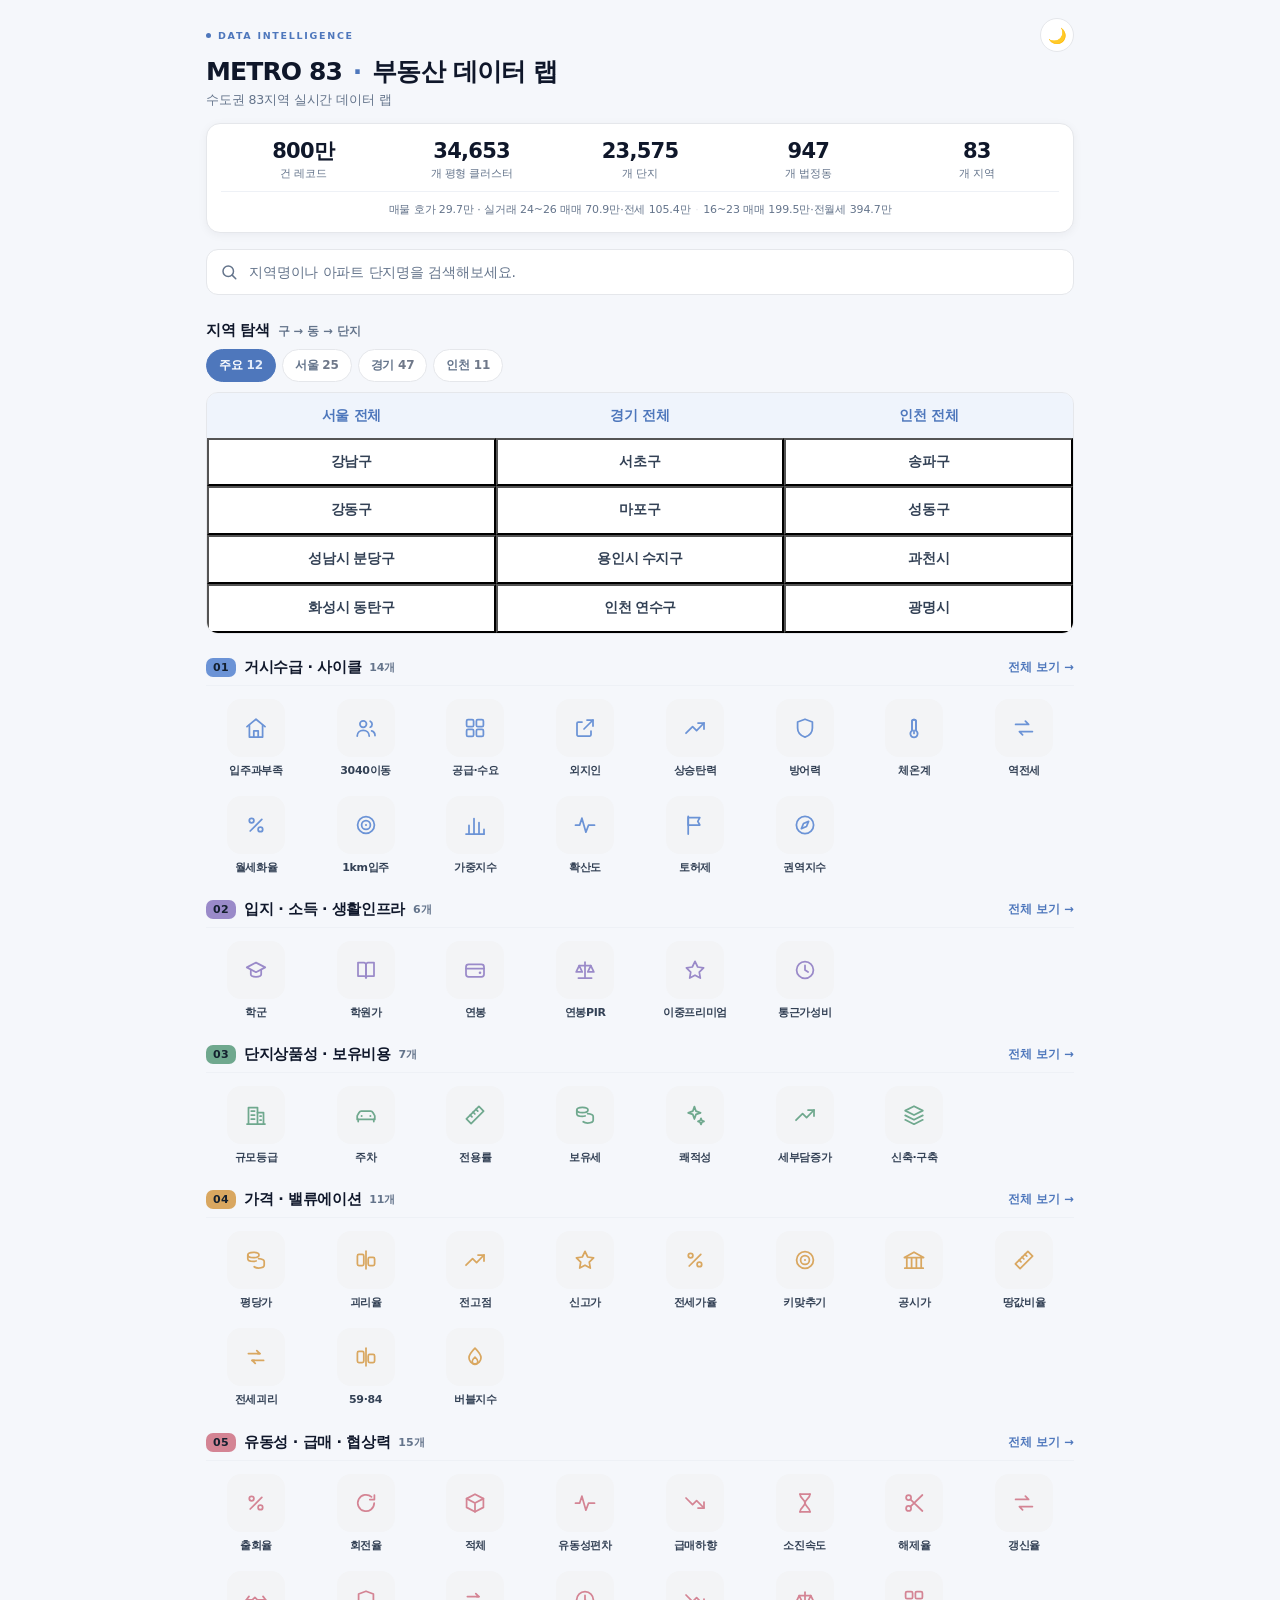
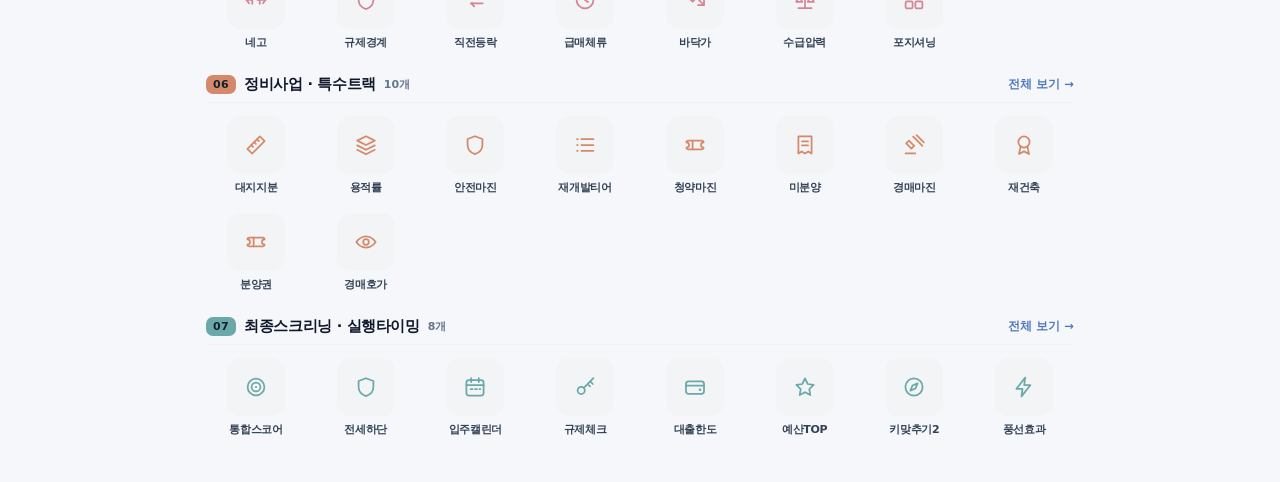
==== commit 1f3e4ef6: "포털 UI 포인트도 에디토리얼 파스텔로 통일(카테고리 배지·탭·열기 버튼)" ====
--- a/index.html
+++ b/index.html
@@ -16,14 +16,15 @@
   :root{
     --bg:#F5F7FB; --card:#FFFFFF; --line:#E5E7EB; --line2:#EEF1F6;
     --ink:#0F172A; --sub:#64748B; --label:#334155; --tile:#F3F4F6; --tilehover:#E9EDF3;
-    --acc:#1D4ED8; --accsoft:#EFF6FF; --shadow:0 2px 10px rgba(16,24,40,.05);
-    --c1:#2563EB; --c2:#7C3AED; --c3:#059669; --c4:#D97706; --c5:#E11D48; --c6:#EA580C; --c7:#0D9488; --cx:#4F46E5;
+    --acc:#4E77BC; --accsoft:#EFF4FC; --shadow:0 2px 10px rgba(16,24,40,.05);
+    /* 에디토리얼 파스텔 — 앱(01~07)과 같은 톤 */
+    --c1:#6B93D6; --c2:#9A8AC9; --c3:#6FA88E; --c4:#D9A760; --c5:#D48494; --c6:#D48A6A; --c7:#6BA8A9; --cx:#8F7FC0;
   }
   html[data-theme="dark"]{
     --bg:#0F172A; --card:#1E293B; --line:#334155; --line2:#2A394F;
     --ink:#F1F5F9; --sub:#94A3B8; --label:#CBD5E1; --tile:#25334A; --tilehover:#2D3E58;
-    --acc:#93C5FD; --accsoft:#1E3A63; --shadow:none;
-    --c1:#60A5FA; --c2:#A78BFA; --c3:#34D399; --c4:#FBBF24; --c5:#FB7185; --c6:#FB923C; --c7:#2DD4BF; --cx:#A5B4FC;
+    --acc:#A9C6EE; --accsoft:#24405F; --shadow:none;
+    --c1:#8FB2E8; --c2:#B4A6E0; --c3:#89C0A6; --c4:#E6BC7F; --c5:#E39AA8; --c6:#E3A385; --c7:#94C7C4; --cx:#AB9DD8;
   }
   *{box-sizing:border-box}
   body{margin:0;background:var(--bg);color:var(--ink);
@@ -115,10 +116,10 @@
     color:var(--sub);background:var(--card);border:1px solid var(--line);border-radius:999px;
     padding:7px 12px;cursor:pointer;white-space:nowrap}
   .rtab b{font-weight:800;font-variant-numeric:tabular-nums;margin-left:4px;color:#6F7889}
-  .rtab.on{color:#fff;background:#1D4ED8;border-color:#1D4ED8}
-  .rtab.on b{color:#BFDBFE}
-  html[data-theme="dark"] .rtab.on{color:#0F172A;background:#93C5FD;border-color:#93C5FD}
-  html[data-theme="dark"] .rtab.on b{color:#1E3A63}
+  .rtab.on{color:#fff;background:var(--acc);border-color:var(--acc)}
+  .rtab.on b{color:#E4EDFA}
+  html[data-theme="dark"] .rtab.on{color:#0F172A;background:var(--acc);border-color:var(--acc)}
+  html[data-theme="dark"] .rtab.on b{color:#28405E}
   .rgrid{display:grid;grid-template-columns:repeat(3,minmax(0,1fr));
     border:1px solid var(--line);border-radius:12px;overflow:hidden;background:var(--card)}
   .crumbwrap:empty{display:none}
@@ -130,9 +131,9 @@
   .crumb .path b{color:var(--ink);font-weight:800}
   .crumb .sp{color:#c3ccdb}
   .ropen{display:inline-flex;align-items:center;gap:6px;margin:0 0 12px;padding:9px 13px;border-radius:9px;
-    background:#1D4ED8;color:#fff;font-size:12.5px;font-weight:800;text-decoration:none;letter-spacing:-.02em}
+    background:var(--acc);color:#fff;font-size:12.5px;font-weight:800;text-decoration:none;letter-spacing:-.02em}
   .ropen:hover{filter:brightness(1.06)}
-  html[data-theme="dark"] .ropen{background:#93C5FD;color:#0F172A}
+  html[data-theme="dark"] .ropen{background:var(--acc);color:#0F172A}
   .cxlist{border:1px solid var(--line);border-radius:12px;overflow:hidden;background:var(--card)}
   .cxrow{display:flex;align-items:center;gap:10px;width:100%;padding:12px 14px;border:0;background:var(--card);
     font-family:inherit;color:var(--ink);text-align:left;cursor:pointer;box-shadow:0 1px 0 var(--line)}
@@ -153,7 +154,7 @@
   .sec{margin-top:24px}
   .sechd{display:flex;align-items:center;gap:8px;margin:0 0 12px;padding-bottom:8px;
     border-bottom:1px solid var(--line2)}
-  .sechd .no{flex:none;font-size:11px;font-weight:800;letter-spacing:.04em;color:#fff;
+  .sechd .no{flex:none;font-size:11px;font-weight:800;letter-spacing:.04em;color:#14202F;
     background:var(--c);border-radius:7px;padding:3px 7px;font-variant-numeric:tabular-nums}
   .sechd h3{margin:0;font-size:14.5px;font-weight:800;letter-spacing:-.025em;color:var(--ink)}
   .sechd .cnt{font-size:11px;color:var(--sub);font-weight:600}
@@ -223,7 +224,7 @@
 
 <script>
 const PD = {"regions":[{"n":"강남구","a":"서울"},{"n":"강동구","a":"서울"},{"n":"강북구","a":"서울"},{"n":"강서구","a":"서울"},{"n":"관악구","a":"서울"},{"n":"광진구","a":"서울"},{"n":"구로구","a":"서울"},{"n":"금천구","a":"서울"},{"n":"노원구","a":"서울"},{"n":"도봉구","a":"서울"},{"n":"동대문구","a":"서울"},{"n":"동작구","a":"서울"},{"n":"마포구","a":"서울"},{"n":"서대문구","a":"서울"},{"n":"서초구","a":"서울"},{"n":"성동구","a":"서울"},{"n":"성북구","a":"서울"},{"n":"송파구","a":"서울"},{"n":"양천구","a":"서울"},{"n":"영등포구","a":"서울"},{"n":"용산구","a":"서울"},{"n":"은평구","a":"서울"},{"n":"종로구","a":"서울"},{"n":"중구","a":"서울"},{"n":"중랑구","a":"서울"},{"n":"가평군","a":"경기"},{"n":"고양시 덕양구","a":"경기"},{"n":"고양시 일산동구","a":"경기"},{"n":"고양시 일산서구","a":"경기"},{"n":"과천시","a":"경기"},{"n":"광명시","a":"경기"},{"n":"광주시","a":"경기"},{"n":"구리시","a":"경기"},{"n":"군포시","a":"경기"},{"n":"김포시","a":"경기"},{"n":"남양주시","a":"경기"},{"n":"동두천시","a":"경기"},{"n":"부천시 소사구","a":"경기"},{"n":"부천시 오정구","a":"경기"},{"n":"부천시 원미구","a":"경기"},{"n":"성남시 분당구","a":"경기"},{"n":"성남시 수정구","a":"경기"},{"n":"성남시 중원구","a":"경기"},{"n":"수원시 권선구","a":"경기"},{"n":"수원시 영통구","a":"경기"},{"n":"수원시 장안구","a":"경기"},{"n":"수원시 팔달구","a":"경기"},{"n":"시흥시","a":"경기"},{"n":"안산시 단원구","a":"경기"},{"n":"안산시 상록구","a":"경기"},{"n":"안성시","a":"경기"},{"n":"안양시 동안구","a":"경기"},{"n":"안양시 만안구","a":"경기"},{"n":"양주시","a":"경기"},{"n":"양평군","a":"경기"},{"n":"여주시","a":"경기"},{"n":"연천군","a":"경기"},{"n":"오산시","a":"경기"},{"n":"용인시 기흥구","a":"경기"},{"n":"용인시 수지구","a":"경기"},{"n":"용인시 처인구","a":"경기"},{"n":"의왕시","a":"경기"},{"n":"의정부시","a":"경기"},{"n":"이천시","a":"경기"},{"n":"파주시","a":"경기"},{"n":"평택시","a":"경기"},{"n":"포천시","a":"경기"},{"n":"하남시","a":"경기"},{"n":"화성시 동탄구","a":"경기"},{"n":"화성시 만세구","a":"경기"},{"n":"화성시 병점구","a":"경기"},{"n":"화성시 효행구","a":"경기"},{"n":"인천 강화군","a":"인천"},{"n":"인천 검단구","a":"인천"},{"n":"인천 계양구","a":"인천"},{"n":"인천 남동구","a":"인천"},{"n":"인천 미추홀구","a":"인천"},{"n":"인천 부평구","a":"인천"},{"n":"인천 서해구","a":"인천"},{"n":"인천 연수구","a":"인천"},{"n":"인천 영종구","a":"인천"},{"n":"인천 옹진군","a":"인천"},{"n":"인천 제물포구","a":"인천"}],"dongs":{"25":["가평읍","상면","설악면","조종면","청평면"],"0":["개포동","논현동","대치동","도곡동","삼성동","세곡동","수서동","신사동","압구정동","역삼동","율현동","일원동","자곡동","청담동"],"1":["강일동","고덕동","길동","둔촌동","명일동","상일동","성내동","암사동","천호동"],"2":["미아동","번동","수유동","우이동"],"3":["가양동","공항동","내발산동","등촌동","마곡동","방화동","염창동","화곡동"],"26":["고양동","관산동","덕은동","도내동","동산동","삼송동","성사동","신원동","오금동","원흥동","주교동","지축동","토당동","행신동","향동동","화정동"],"27":["마두동","백석동","사리현동","성석동","식사동","장항동","정발산동","중산동","풍동"],"28":["가좌동","대화동","덕이동","일산동","주엽동","탄현동"],"29":["갈현동","별양동","부림동","원문동","주암동","중앙동"],"4":["남현동","봉천동","신림동"],"30":["광명동","소하동","일직동","철산동","하안동"],"31":["경안동","고산동","곤지암읍","능평동","도척면","매산동","목현동","문형동","삼동","송정동","신현동","쌍령동","양벌동","역동","장지동","초월읍","추자동","탄벌동","태전동","회덕동"],"5":["광장동","구의동","군자동","능동","자양동","중곡동","화양동"],"6":["가리봉동","개봉동","고척동","구로동","궁동","신도림동","오류동","온수동","천왕동","항동"],"32":["갈매동","교문동","수택동","아천동","인창동","토평동"],"33":["금정동","당동","당정동","대야미동","도마교동","부곡동","산본동"],"7":["가산동","독산동","시흥동"],"34":["감정동","걸포동","고촌읍","구래동","마산동","북변동","사우동","양촌읍","운양동","장기동","통진읍","풍무동","하성면"],"35":["금곡동","다산동","별내동","별내면","오남읍","와부읍","진건읍","진접읍","퇴계원읍","평내동","호평동","화도읍"],"8":["공릉동","상계동","월계동","중계동","하계동"],"9":["도봉동","방학동","쌍문동","창동"],"10":["답십리동","신설동","용두동","이문동","장안동","전농동","제기동","청량리동","회기동","휘경동"],"36":["광암동","동두천동","보산동","상패동","생연동","송내동","지행동"],"11":["노량진동","대방동","동작동","본동","사당동","상도1동","상도동","신대방동","흑석동"],"12":["공덕동","구수동","노고산동","대흥동","도화동","동교동","마포동","망원동","상수동","상암동","서교동","성산동","신공덕동","신수동","신정동","아현동","연남동","염리동","용강동","중동","창전동","토정동","하중동","합정동","현석동"],"37":["괴안동","범박동","소사본동","송내동","심곡본동","옥길동"],"38":["고강동","내동","삼정동","여월동","오정동","원종동","작동"],"39":["도당동","상동","소사동","심곡동","약대동","역곡동","원미동","중동","춘의동"],"13":["남가좌동","냉천동","대신동","대현동","미근동","북가좌동","북아현동","연희동","영천동","창천동","천연동","충정로2가","충정로3가","합동","현저동","홍은동","홍제동"],"14":["내곡동","반포동","방배동","서초동","신원동","양재동","우면동","잠원동"],"40":["구미동","금곡동","대장동","백현동","분당동","삼평동","서현동","수내동","야탑동","운중동","이매동","정자동","판교동"],"41":["고등동","단대동","복정동","수진동","시흥동","신촌동","신흥동","양지동","창곡동","태평동"],"42":["금광동","도촌동","상대원동","성남동","여수동","은행동","중앙동","하대원동"],"15":["금호동1가","금호동2가","금호동3가","금호동4가","도선동","마장동","사근동","상왕십리동","성수동1가","성수동2가","송정동","옥수동","용답동","응봉동","하왕십리동","행당동","홍익동"],"16":["길음동","돈암동","동선동1가","동선동3가","동선동4가","동선동5가","동소문동4가","동소문동5가","동소문동6가","동소문동7가","보문동1가","보문동2가","보문동3가","보문동4가","보문동6가","보문동7가","삼선동2가","삼선동3가","삼선동4가","삼선동5가","상월곡동","석관동","성북동","성북동1가","안암동1가","안암동3가","안암동4가","안암동5가","장위동","정릉동","종암동","하월곡동"],"17":["가락동","거여동","마천동","문정동","방이동","삼전동","석촌동","송파동","신천동","오금동","잠실동","장지동","풍납동"],"43":["고색동","곡반정동","구운동","권선동","금곡동","당수동","서둔동","세류동","오목천동","입북동","탑동","평동","호매실동"],"44":["망포동","매탄동","신동","영통동","원천동","원천동(광교)","이의동","이의동(광교)","하동","하동(광교)"],"45":["송죽동","연무동","영화동","율전동","이목동","정자동","조원동","천천동","파장동"],"46":["고등동","교동","매교동","매산로1가","매산로2가","매산로3가","우만동","인계동","지동","화서동"],"47":["거모동","광석동","군자동","논곡동","능곡동","대야동","도창동","매화동","목감동","미산동","배곧동","산현동","신천동","월곶동","은행동","장곡동","장현동","정왕동","조남동","죽율동","포동","하상동","하중동"],"48":["고잔동","선부동","신길동","와동","원곡동","원시동","초지동"],"49":["건건동","본오동","부곡동","사동","사사동","성포동","수암동","월피동","이동","일동","장상동","팔곡일동"],"50":["가사동","공도읍","금광면","금산동","금석동","낙원동","당왕동","대덕면","동본동","미양면","보개면","봉산동","석정동","숭인동","신건지동","신소현동","신흥동","아양동","옥산동","원곡면","인지동","일죽면","죽산면","중리동","창전동"],"51":["관양동","비산동","평촌동","호계동"],"52":["박달동","석수동","안양동"],"53":["고암동","고읍동","광사동","광적면","남면","남방동","덕계동","덕정동","만송동","백석읍","산북동","삼숭동","옥정동","장흥면","회정동"],"18":["목동","신월동","신정동"],"54":["강상면","개군면","양동면","양서면","양평읍","용문면"],"55":["가남읍","교동","멱곡동","상동","세종대왕면","연양동","오학동","월송동","점봉동","창동","천송동","하동","현암동","홍문동"],"56":["신서면","연천읍","전곡읍","청산면"],"19":["당산동","당산동1가","당산동2가","당산동3가","당산동4가","당산동5가","당산동6가","대림동","도림동","문래동2가","문래동3가","문래동4가","문래동5가","문래동6가","신길동","양평동1가","양평동2가","양평동3가","양평동4가","양평동5가","양평동6가","여의도동","영등포동","영등포동1가","영등포동2가","영등포동3가","영등포동4가","영등포동5가","영등포동7가","영등포동8가"],"57":["가수동","가장동","갈곶동","고현동","궐동","금암동","내삼미동","누읍동","벌음동","부산동","서동","세교동","수청동","양산동","오산동","외삼미동","원동","은계동","지곶동","청학동","청호동","탑동"],"20":["갈월동","도원동","동빙고동","동자동","문배동","보광동","산천동","서계동","서빙고동","신계동","신창동","용문동","용산동2가","용산동5가","원효로1가","원효로2가","원효로3가","원효로4가","이촌동","이태원동","주성동","청암동","청파동1가","청파동3가","한강로1가","한강로2가","한강로3가","한남동","효창동","후암동"],"58":["고매동","공세동","구갈동","농서동","동백동","마북동","보라동","보정동","상갈동","상하동","서천동","신갈동","언남동","영덕동","중동","지곡동","청덕동","하갈동"],"59":["동천동","상현동","성복동","신봉동","죽전동","풍덕천동"],"60":["고림동","김량장동","남동","남사읍","마평동","모현읍","백암면","삼가동","양지읍","역북동","운학동","원삼면","유방동","이동읍","포곡읍"],"21":["갈현동","구산동","녹번동","대조동","불광동","수색동","신사동","역촌동","응암동","증산동","진관동"],"61":["고천동","내손동","삼동","오전동","왕곡동","청계동","초평동","포일동","학의동"],"62":["가능동","고산동","금오동","낙양동","녹양동","민락동","산곡동","신곡동","용현동","의정부동","장암동","호원동"],"63":["갈산동","고담동","관고동","대월면","마장면","백사면","부발읍","사음동","송정동","신둔면","안흥동","장호원읍","중리동","증일동","증포동","창전동","호법면"],"72":["강화읍","길상면","선원면"],"73":["금곡동","당하동","대곡동","마전동","백석동","불로동","오류동","왕길동","원당동"],"74":["계산동","귤현동","동양동","박촌동","방축동","병방동","서운동","오류동","용종동","이화동","임학동","작전동","장기동","효성동"],"75":["간석동","구월동","남촌동","논현동","도림동","만수동","서창동","장수동"],"76":["관교동","도화동","문학동","숭의동","용현동","주안동","학익동"],"77":["갈산동","구산동","부개동","부평동","산곡동","삼산동","십정동","일신동","청천동"],"78":["가정동","가좌동","검암동","경서동","공촌동","석남동","신현동","심곡동","연희동","청라동"],"79":["동춘동","선학동","송도동","연수동","옥련동","청학동"],"80":["운남동","운북동","운서동","중산동"],"81":["영흥면"],"82":["관동3가","내동","답동","도원동","만석동","북성동1가","북성동2가","북성동3가","사동","송림동","송월동1가","송월동2가","송학동2가","송현동","신생동","신흥동1가","신흥동2가","신흥동3가","인현동","전동","항동7가","화수동"],"22":["견지동","경운동","교북동","구기동","낙원동","내수동","누상동","당주동","동숭동","명륜1가","명륜2가","명륜3가","무악동","부암동","사직동","수송동","숭인동","신교동","신문로1가","신문로2가","신영동","연건동","연지동","옥인동","이화동","익선동","인의동","창신동","청운동","충신동","통인동","평동","평창동","필운동","행촌동","혜화동","홍파동","효제동"],"23":["광희동1가","남대문로5가","남산동2가","남창동","만리동1가","만리동2가","묵정동","산림동","순화동","신당동","예장동","오장동","을지로5가","인현동2가","입정동","장충동1가","장충동2가","정동","주교동","중림동","충무로4가","충무로5가","필동1가","필동3가","황학동","회현동1가","회현동2가","흥인동"],"24":["망우동","면목동","묵동","상봉동","신내동","중화동"],"64":["검산동","광탄면","금릉동","금촌동","다율동","당하동","동패동","목동동","문발동","문산읍","법원읍","서패동","신촌동","아동동","야당동","야동동","와동동","적성면","조리읍","탄현면","파주읍"],"65":["가재동","고덕동","고덕면","군문동","독곡동","동삭동","비전동","서정동","세교동","소사동","신장동","안중읍","오성면","용이동","이충동","장당동","장안동","죽백동","지산동","지제동","진위면","청북읍","칠괴동","칠원동","통복동","팽성읍","평택동","포승읍","합정동","현덕면"],"66":["가산면","관인면","군내면","선단동","소흘읍","신북면","신읍동","어룡동","영북면","영중면","일동면"],"67":["감이동","감일동","덕풍동","망월동","선동","신장동","창우동","풍산동","학암동","학암동(위례)"],"68":["능동","목동","반송동","산척동","석우동","송동","신동","여울동","영천동","장지동","청계동"],"69":["남양읍","마도면","새솔동","송산면","우정읍","장안면","팔탄면","향남읍"],"70":["기산동","능동","반월동","반정동","병점동","송산동","안녕동","진안동"],"71":["기안동","매송면","봉담읍","비봉면","정남면"]},"cx":{"15:8":[["현대",217],["트리마제",688],["성수대우2차",283],["한양현대",168],["아크로서울포레스트(주상복합)",280],["청호서울숲뜨레피움",28],["YG포레스트(주상복합)",18],["서울숲아이파크리버포레1차",825],["에스포레",25],["우성",55],["서울숲해오름",49],["갤러리아포레(주상복합)",230],["강변건영",580],["서울숲대림",372],["성수동아그린",331],["동아",390],["뚝섬현대",99],["쌍용",777],["성수우방",92],["한진타운",378],["성수현대그린",219],["성수동양",142],["중앙하이츠빌",256],["성수금호베스트빌3차",159]],"3:3":[["등촌주공10단지",566],["삼우지엔씨",18],["우성",244],["한사랑삼성2차",339],["등촌마을서광",430],["태진아름",221],["등촌3차보람쉬움",65],["예지펠리스",16],["태영",186],["청솔펠리체",25],["해태골든팰리스(주상복합)",19],["등촌보람6차",35],["천우네오젠(645-14)",18],["등촌주공2단지",505],["서울시니어스강서타워(주상복합)",101],["나성",65],["씨엘하임(도시형)",28],["풍성애뜨란",29],["등촌주공3단지",1016],["한울팰리스(주상복합)",29],["그린임광",168],["지엠벨리(주상복합)",48],["가양역두산위브",220],["등촌파밀리에더클래식",120],["한울H밸리움2차(도시형)",16],["등촌주공5단지",1045],["등촌역삼익퀸즈포디엄(도시형)",104],["마곡루나플라체(도시형)",144],["라움팰리스",16],["등촌보람쉬움5차(더하임)",45],["등촌아이파크",1653],["동양하우징(도시형)",78],["등촌주공8단지",445],["더자하",16],["미가채(도시형)",13],["메종드NK(도시형)",17],["그레이스힐(주상복합)",182],["미주진로",488],["더프라임(도시형)",29],["디앤써밋모이다(도시형)",26],["등촌엠타운(도시형)",31],["두보하이츠",213],["등촌지와인",136],["소미골드타운(도시형)",15],["등촌역아트포레(도시형)",18],["힐스테이트등촌역",543],["등촌센트럴르씨엘",73],["등마루",12],["서울시니어스가양타워(실버주택,주상복합)",188],["등촌코오롱",191],["등촌현대2차",89],["등촌월드메르디앙",145],["코오롱오투빌2차",105],["e-편한대림",222],["등촌대림",680],["등촌동성",457],["라인",317],["부영",712],["한사랑삼성1차",244],["대동황토방1차",241],["대동황토방2차",196],["코오롱하늘채",200],["삼형그레이스빌",87],["등촌보람2차",101],["등촌신원",68],["신세계",19],["두보",64],["등촌성원",16],["심미에셈빌",47]],"5:4":[["자양한양(재건축)",444],["현대강변",208],["자양2차현대",235],["자양현대3차",439],["그린",33],["경남아너스빌",150],["구의현대하이엘(주상복합)",98],["유림",10],["래미안프리미어팰리스(주상복합)",264],["큐브스테이트(도시형)",20],["테라팰리스건대2차",68],["자양호반써밋(주상복합)",305],["현대6차",178],["대종리버빌",19],["결(도시형)",14],["자양명진센트라임(도시형)",27],["더샵스타시티(주상복합)",1177],["롯데캐슬리버파크시그니처",878],["이튼타워리버1차(주상복합)",146],["자양하늘채베르",165],["광진트라팰리스(주상복합)",204],["자양삼성",10],["구의현대홈시티(주상복합)",102],["롯데캐슬이스트폴",1063],["이튼타워리버2차(주상복합)",131],["자양힐",64],["광진한화꿈에그린",116],["이튼타워리버3차(주상복합)",260],["태천해오름(주상복합)",18],["한강로얄",19],["광진하나플러스",43],["광진하우스토리한강",82],["이튼타워리버5차",279],["경남",232],["자양현대(645-5)",182],["한강현대",204],["신호빌라트",14],["금강KCC",69],["대원리버빌",40],["우방리버파크",214],["한솔리베르",185],["자양10차현대홈타운",245],["자양7차현대홈타운",252],["자양8차현대홈타운",257],["자양9차현대홈타운",119],["현대빌라트",18],["한강극동",158],["한강성원",140],["한강우성",355],["대동",314],["진넥스빌",19],["로얄동아",322],["우성1차",656],["자양5차현대",270],["삼성",375],["우성2차",405],["자양우성3차",464],["자양우성4차",66],["자양우성5차",80],["우성6차",96],["우성7차",625],["한라",329]],"0:13":[["건영",240],["상지리츠빌6차",19],["한신오페라하우스",63],["청담래미안로이뷰",177],["청담범신칼릭스빌2차",18],["골든아트빌(주상복합)",19],["빌폴라리스",19],["상지카일룸",17],["상지리츠빌5차",52],["청담파라곤Ⅱ 1단지",18],["청담파라곤Ⅱ 2단지",17],["마크힐스1,2단지",38],["상지리츠빌4차",38],["청담상지리츠빌3차",24],["대우로얄카운티II",13],["연세리버테라스",19],["연세힐하우스I",18],["청담대우유로카운티",196],["상지리츠빌10차",17],["연세리버빌3차",19],["상지리츠빌카일룸3차",19],["청담신원아침도시마인(도시형)",89],["연세힐하우스II",6],["강변상지리츠빌",12],["하우스에딘브로우",16],["청담대우로얄카운티Ⅰ",17],["청담우방",100],["청담파크빌",10],["청담아이파크",108],["청담자이",708],["연세2차",13],["청담아르지움(도시형)",29],["현대1차",96],["현대2차",214],["청담스위트(도시형)",124],["청담CJ빌리지",11],["동궁빌리지",16],["청담포레",11],["청담린든그로브",114],["청담마크노빌",12],["청담신동아빌라트",18],["청담갤러리파크",6],["더리버스청담(주상복합)",12],["라테라스청담(도시형)",88],["청담영풍마드레빌",49],["더헤리움(B동)",8],["더헤리움(A동,도시형)",10],["청담스테이",16],["T.S.",8],["효성청담101",35],["청담어퍼하우스",18],["헤스티아",4],["에테르노청담(주상복합)",29],["뉴현대리버빌",15],["에비뉴나인티(도시형)",28],["PH129",29],["효성청담101 2차",28],["청담클래스(도시형)",16],["대우로얄카운티V",12],["청담대우멤버스카운티Ⅲ",19],["삼호",45],["LG",11],["청담힐",30],["청담대우멤버스카운티V",19],["현대(43-1)",19],["프레힐청담",16],["청담e-편한세상2차",142],["청담동양파라곤",92],["루시아청담546더리버",15],["청담르엘",1261],["레이어청담(도시형)",28],["워너청담",16],["청담e-편한세상2차(204동)",41],["한신오페라하우스2차",42],["청담대우멤버스카운티VI",19],["청담대우멤버스카운티9차",10],["청담대우멤버스카운티11차",18],["청담대우멤버스카운티XII",16],["청담휴먼스타빌",191],["청담e-편한세상3차",49],["청담e-편한세상2차(205동)",41],["상지리츠빌카일룸2차",15],["청담e-편한세상4차",94],["청담범신칼릭스빌",18],["청담그랑빌(주상복합)",19],["씨티2차",37],["구산",37],["청담삼성1차",158],["청담삼성3차",217],["목화",19],["청담e-편한세상1차",271],["진흥",375],["신동아",106],["삼성청담공원",391],["삼환",184],["청담현대3차",317]],"79:3":[["승기마을",1370],["연수프라자(도시형)",78],["이레하이니스(주상복합)",48],["경남",620],["대동",768],["대림",640],["대우1",390],["동남",420],["문남마을",400],["연수2시영",1200],["영남",622],["우성1",1088],["우성2",2044],["우주",230],["유천",788],["인향",220],["연수주공2차",960],["주공3",1170],["태산",420],["풍림1",769],["효정",312],["연수푸르지오1단지",117],["연수푸르지오2단지",110],["연수푸르지오3단지",102],["태경",220],["성일",414],["세경",567],["대명",108]],"14:3":[["아이파크빌",66],["예림",16],["서초교대e편한세상",435],["서초e-편한세상1차",154],["서초동아",12],["서초상지리츠빌3차",18],["서초상지리츠빌4차",17],["서초상지리츠빌5차",12],["서초롯데캐슬메디치(주상복합)",50],["서초상지리츠빌7차",14],["서초대림빌라트",18],["현대빌리지",13],["햄튼코트",19],["서초대우로얄카운티",10],["서초트레져",14],["벽산서초블루밍",19],["서초한양수자인",24],["한라비발디스튜디오193(도시형)",149],["서초코아",15],["서초롯데캐슬프레지던트",280],["서초삼원그린빌",12],["강남역푸르지오시티(도시형)",137],["보미리즌빌",10],["서초중흥S-클래스(도시형)",91],["로얄하이츠",12],["블루힐65(도시형)",10],["서초대우(엘로즈카운티)",73],["서초푸르지오써밋",907],["마제스타시티힐스테이트서리풀(주거복합)",116],["강남아르젠(도시형)",27],["서초자연인",29],["칼리아빌",10],["래미안서초에스티지",421],["동아(도시형)",62],["월드메르디앙(1634-9)",37],["더샵오데움(104동)",10],["래미안서초에스티지S",593],["서리풀월드메르디앙레브",40],["서초자연인(도시형)",29],["서초프레스티지",28],["서초풍림아이원",36],["서초로얄",40],["끄레메빌",14],["래미안서초유니빌(주상복합)",440],["서초드림하이츠",10],["더샵오데움(105동)",4],["서초e-편한세상2차",159],["서초한빛삼성",264],["서초웰하우스",12],["서초블레스",16],["샹보르",19],["우정에쉐르",77],["롯데캐슬클래식",990],["서초센트럴아이파크",318],["그린빌라트(주상복합)",19],["서초아트갤러리(도시형)",20],["밀라텔쉐르빌(엠쉐르빌,주상복합)",125],["더샵서초(주상복합)",329],["서초트라팰리스(주상복합)",257],["서초이오빌(주상복합)",462],["스위트서초(도시형)",20],["래미안리더스원",1317],["와이에이치빌리지(도시형)",20],["현대ESA2(주상복합)",174],["루컴즈힐서리풀",28],["서초그랑자이",1446],["서초노블레스(1362-10,주상복합)",50],["대성유니드",83],["DK밸리뷰시티",81],["서초지에스타워(주상복합)",54],["두원에코타운(도시형)",26],["서초래미안",1129],["디아레나서초(주상복합)",90],["서초블리스",23],["장미",18],["서초대우아이빌(주상복합)",215],["비버리캐슬",42],["더아크리움",16],["경남아너스빌(1608-28)",32],["서초에지앙",19],["서초롯데캐슬리버티",132],["신원아침도시",40],["서초예성그린",36],["서초자이르네",67],["더미켈란",67],["DK밸리뷰서초2차(도시형)",105],["서초레몬(주상복합)",24],["서초프라임헤센",55],["두산위브트레지움",98],["더샵오데움(101,102동)",95],["서초현대홈타운",68],["서초e-편한세상5차",161],["서초e-편한세상3차",77],["브라운스톤서초(주상복합)",42],["스타시드(도시형)",8],["서초파라곤(주상복합)",60],["월드메르디앙오페라하우스",47],["강남태영데시앙루브(주상복합)",50],["경남아너스빌(1455-9)",55],["갤러리하우스",15],["서초타워씨티빌(선경)",19],["서초아트래디앙",24],["더프레임서초(도시형)",86],["서초극동스타클래스 I",90],["서초아크빌",31],["월드빌라트",19],["장복엘리트타운",18],["현대서초빌라트(1495-1)",19],["현대서초빌라트(1497-18)",11],["서초대우디오빌프라임(주상복합)",112],["서초두산위브2",47],["삼환바우스(주상복합)",40],["서초쌍용플래티넘(주상복합)",109],["한승미메이드",18],["서초동일하이빌(주상복합)",54],["서초신원아침도시2차",88],["서초자이",184],["서린",18],["서초래미안4차",56],["서초래미안5차",54],["서초래미안7차",79],["PH1603(도시형)",124],["서초타운트라팰리스(주상복합)",48],["서초두산위브(주상복합)",78],["서초현대타워(주상복합)",38],["서초나산스위트(주상복합)",24],["서초동아타워(주상복합)",64],["서초대성유니드",19],["서초래미안3차",31],["서초캐슬",19],["엘리제",10],["서초벽산블루밍",60],["JC라디앙",14],["서초오로라",18],["서초우방유쉘",49],["서초지웰",60],["서초극동스타클래스2",60],["TS프리우스",18],["서초SK뷰",47],["수광빌라트",12],["서초엔-스위트1차",36],["트라움하우스5차",18],["트라움하우스3차",19],["월드메르디앙(1549-3)",44],["서초",18],["서초상지리츠빌8차",18],["서초상지리츠빌10차",19],["래미안서초스위트",392],["새티스(1435-2)",18],["서초한일유앤아이(주상복합)",60],["서초아트자이(주상복합)",164],["서초롯데캐슬84",84],["삼성서초가든스위트",141],["서초현대",299],["서초현대4차",160],["아크로비스타(주상복합)",757],["동원베네스트",126],["서초삼성래미안",299],["서초한신",194],["현대슈퍼빌(주상복합)",645],["현대ESA(주상복합)",122],["두진한아름",42],["초원현대",48],["서초한신리빙타워(주상복합)",103],["서초녹원",35],["삼풍",2390],["우성5차",408],["유원서초",590],["진흥",615],["서초한일",86],["서초아이파크",115],["롯데캐슬SPA",58],["현대",413],["서초금호어울림",84],["서초동아빌라트1타운",19],["서초동아빌라트2타운(주상복합)",19],["서초리시온(주상복합)",293],["서초태동스위트",17],["서초현대3차",96],["삼성쉐르빌II(주상복합)",365],["롯데캐슬주피터",110],["현대성우(주상복합)",138],["풍림아이원플러스(주상복합)",200]],"59:4":[["내대지마을푸르지오",142],["도담마을휴먼빌",260],["죽전역월드메르디앙(주상복합)",104],["꽃메마을아이파크",374],["롯데빌리지",36],["현대빌라트",35],["진우8차엘리시온",19],["도담마을우미이노스빌",418],["도담마을한양수자인",332],["벽산블루밍",19],["용인죽전효성해링턴플레이스(주상복합)",113],["인현마을현대홈타운1단지",162],["죽전역솔하임(도시형)",234],["죽전리베니움(도시형)",87],["성현마을우미이노스빌",538],["새터마을모아미래도",252],["e편한세상죽전프리미어포레",430],["더프라임(도시형)",24],["새터마을푸르지오(7BL)",79],["도담마을푸르지오",111],["현인마을e-편한세상2차",206],["현인마을e-편한세상3차",239],["내대지마을광명샤인빌",91],["지오빌리지",19],["도담마을죽전파크빌",561],["동성1차",684],["내대지마을우미이노스빌6차",59],["새터마을우미이노스빌(101동)",56],["벽산타운1단지",612],["성현마을광명샤인빌",192],["용인수지벽산타운2단지",684],["벽산타운3단지",425],["벽산타운4단지",465],["인현마을현대홈타운2단지",194],["죽전퍼스트하임",480],["도담마을아이파크",360],["도담마을7단지뜨리에체",430],["현대1차",702],["내대지마을정석베르데파크",37],["현대홈타운",108],["현대시티빌",18],["창죽마을월드메르디앙",47],["한솔노블빌리지",275],["도담마을롯데캐슬",231],["대지마을현대홈타운2차",346],["대지마을중앙하이츠빌",271],["더리버하임",336],["대주한신",311],["용인죽전동부센트레빌",536],["현암마을동성2차",838],["죽전아이뷰",432],["죽전GS자이",109],["꽃메마을한라신영프로방스",388],["성현마을반도유보라",637],["내대지마을진흥더블파크",160],["내대지마을건영캐스빌",1254],["꽃메마을극동스타클래스",196],["꽃메마을한라프로방스ll",195],["도담마을현대홈타운4차1단지",351],["새터마을죽전힐스테이트",1998],["대지마을3차2단지현대홈타운",537],["꽃메마을현대홈타운4차2단지",254],["꽃메마을현대홈타운4차3단지",770],["꽃메마을현대홈타운4차4단지",342],["내대지마을죽전e-편한세상",141],["현암마을대우넷씨빌",119],["창죽마을벽산첼시빌",179],["내대지마을힐스테이트",120]],"38:5":[["삼신(361-6)",80],["성진리치빌",40],["르네상스1차",18],["롯데",60],["욱일8차",60],["문화2차",60],["원종동금호어울림",404],["방배",34],["대풍푸른들",68],["해오름(344-30)",19],["건우",30],["방배(383-7)",40],["영화",228],["문화목화",60],["대성",25],["성도",90],["유림",85],["동진1",250],["동진2",70],["수정",75],["중앙",80],["성지",70],["영안(273-1)",70],["경인",90],["대성B",19],["상우",45],["이스트힐",24],["욱일7차",95],["현대(211-1)",80],["유호나동",55],["공간블리체A동",20],["프로방스타운",15],["대도",70],["온새미로",18],["동화",60],["아이원팰리스2",20],["한울팰리스",32],["현대(362-4)",40],["풍성애뜨란",11],["태양",70],["용주그린힐타운",18],["해주2차",119],["블리체",21],["아이원팰리스",11],["계남랑데뷰",60],["한울",56],["주왕노빌리움",36],["제이디스카이빌",18],["해강타운1차",29],["엘리트",28],["삼덕",110],["길성그랑프리텔",155],["보강쉐르빌",17],["세창짜임",270],["해윰",47],["이스트힐탑",22],["이스트힐뷰",21],["엘리하임",25],["원종승윤노블리안",136],["주영캐슬",29],["오성파크빌",14],["SG하이온(도시형)",12],["삼신12",165],["JK리안",29],["브라운스톤원종",137],["채움",29],["정현위브로",29],["태영스카이",50],["대원블루힐",18],["삼성캐슬",28],["원종아이원시티",132],["원종파르크",54],["누리애펠리체",22],["JH라피네",29],["원종센트레빌",44],["더원루미에르",110],["스타파크시티",22],["해모로아스트라아파트",168],["해강로디안",63],["삼화아르떼뷰",50],["엘리시아",60],["써미트",40],["삼성다빈치",29],["한솔",35],["원종e편한세상",158],["다온스카이뷰",29],["해오름",18],["서림(A,B동)",110],["해강로디안아파트201동",19],["원종타운(도시형)",15],["원종역월드메르디앙포레",164],["동제이지안",49],["협성",60],["르네상스타워",18],["동문1차",280],["동문2차",70],["은성",115],["동문5차",216],["동제이지안2차",61],["원종주공",490],["해주",118],["효자",130],["다우로얄팰리스",23],["은성2차",90],["성옥",60],["부촌5차가동",40],["미성",296],["문화1차",50]],"58:6":[["한보라마을1단지한양수자인",136],["용인보라우남퍼스트빌리젠트",12],["용인보라효성해링턴플레이스",970],["풍산에코빌(도시형)",30],["한보라에듀포레",446],["한보라마을화성파크",311],["삼성래미안",370],["기흥삼정선비마을",299],["한보라더힐",762],["한보라마을2단지일성트루엘",88],["쌍용스윗닷홈1",1596],["신창미션힐",926],["보라마을현대모닝사이드",771],["현대모닝사이드",1112]],"78:9":[["청라동양엔파트",564],["청라한화꿈에그린",1172],["청라웰카운티1차",692],["호반베르디움앤영무예다음",1051],["청라반도유보라2.0",754],["대우푸르지오",751],["청라골드클래스",192],["청라린스트라우스",590],["청라더샵레이크파크",766],["청라힐스테이트커낼뷰",244],["청라힐스테이트",224],["청라휴먼시아",1767],["청라골드클래스커낼웨이",269],["청라파크자이더테라스(1블럭)",270],["청라제일풍경채2차에듀앤파크",1581],["청라센트럴에일린의뜰",1163],["청라모아미래도",418],["청라국제업무단지센텀대광로제비앙",674],["청라국제금융단지한양수자인레이크블루",1534],["청라호수공원한신더휴",898],["인천청라시티프라디움",270],["청라호반써밋",210],["청라푸르지오라피아노1단지",227],["청라푸르지오라피아노2단지",127],["청라 엑슬루타워",616],["청라메이루즈 커낼파크뷰",263],["서해그랑블",336],["청라웰카운티 2차",464],["청라한양수자인",566],["호반베르디움",620],["힐데스하임",1284],["청라자이",884],["청라지구중흥S-CLASS2단지",174],["청라지구중흥S-CLASS1단지",476],["호반베르디움(116-6)",745],["청라29블럭호반베르디움",2134],["한일베라체",257],["청라롯데캐슬",828],["청라SKVIEW",879],["청라한라비발디",992],["청라디이스트",734],["청라제일풍경채",1071],["청라우미린",200],["NPART",256],["청라반도유보라",174],["청라하우스토리커낼뷰",260]],"73:1":[["금호어울림1차",341],["원당풍림아이원",1739],["검단힐스테이트4차",588],["검단힐스테이트5차",412],["검단힐스테이트6차",454],["동인스카이빌",112],["신안실크벨리",936],["당하KCC스위첸",1015],["검단SKVIEW",530],["경원하이뷰",44],["당하푸르지오",719],["원당동문굿모닝힐",434],["엠디타운",48],["검단신도시유승한내들에듀파크",938],["검단신도시한신더휴캐널파크(THEHUECANALPARK)",936],["검단신도시디에트르더펠리체",1279],["검단신도시모아미래도엘리트파크",658],["호반써밋프라임뷰",719],["검단신안인스빌어반퍼스트",1073],["파라곤센트럴파크",1122],["디자인타운빌(도시형)",64],["검단신도시대성베르힐라프리미어",745],["예미지더시그너스",1172],["우미린파크뷰1단지",370],["우미린파크뷰2단지",810],["아라역금강펜테리움더시글로1차",447],["e편한세상검단어반센트로",822],["아라역금강펜테리움더시글로2차",483],["서연빌리지(도시형)",48],["대주파크빌",276],["보미골드리즌빌",216],["태평",528],["탑스빌(영남,신대진,성웅)아파트",1368],["당하풍림아이원1차",442]],"45:5":[["정자희성연인2차",84],["정자타운(주상복합)",12],["수원SK스카이뷰",3498],["대월마을8단지대림진흥",534],["효성",54],["화서역위너스파크",583],["대성",40],["보은",81],["경원",48],["화서역파크푸르지오(주상복합)",2355],["건우까사미(주상복합)",56],["예은퍼스트타워(주상복합)",18],["비바체하임(주상복합)",72],["동산",12],["화서역푸르지오브리시엘(주상복합)",665],["꽃뫼노을마을한마루",291],["익주",19],["북수원자이렉스비아",2607],["동신2차",1992],["동신3차",330],["수원정자금강에스쁘아",164],["백설마을5단지삼환나우빌",772],["남서울그린맨션",282],["동신1차",1548],["기산",134],["노블레스",42],["경남아너스빌",422],["정자벽산블루밍",481],["정자KTe-편한세상",288],["신부눈이부신뷰",98],["희성연인",59],["가림(주상복합)",56],["동남타운",126],["화서역더센트럴",576],["삼성미도",251],["송학",138],["신미주",189],["꽃뫼노을마을신안",358],["정자신호",173],["연꽃마을풍림",792],["백설마을5단지효성",262],["백설에듀빌",348],["청솔마을한라",845],["청솔마을6단지SK한화",520],["북수원리버파크",805],["화서역파크뷰",530],["화서역현대벽산",792],["벽산그랜드코아(주상복합)",76],["화서역우방센트럴파크",1335],["꽃뫼노을마을장안",188],["꽃뫼노을마을대동",292],["백설마을5단지현대.코오롱",692],["연꽃마을벽산",392],["두견마을3단지벽산3차",389],["현대",227]],"6:7":[["리치안풍산",53],["온수빌리브(주상복합)",10],["두양그린",38],["다청림시티(도시형)",48],["대흥",244],["성원",251],["동진",246],["온수힐스테이트",999]],"35:0":[["금강아파트",244],["거환",42],["한양",45],["세림",48],["금곡GS",260],["예농-1",16],["성환",5],["진덕",16],["미라보",184],["금곡역디에브스",96],["명지해드는터",171],["금성훼밀리",90],["인정프린스",240],["광일",112],["신우",135],["은성",276],["효창",150],["금곡역한신더휴",406],["강남맨션",46],["신도브래뉴",182],["신성푸른솔",696],["신대림",20],["서울",365]],"15:9":[["대명루첸",114],["E-아름다운세상",52],["서울숲금강아미움",130],["성수대우1차(주상복합)",108],["한강한신",202],["르하임성수(도시형)",29],["강변청구(102동)",47],["성수두산위브",157],["서울숲힐스테이트",445],["성수우성2차",52],["성수우방2차",221],["신성노바빌",146],["강변금호타운",108],["강변임광",141],["강변현대",123],["금호2차",141],["청구강변(101동)",246],["성수아이파크",656],["성수롯데캐슬파크",604]],"64:14":[["한빛마을3단지아이파크",1096],["한빛마을5단지캐슬앤칸타빌",2190],["한빛마을9단지롯데캐슬1차",1076],["한빛마을4단지롯데캐슬Ⅱ",1169],["자연에가",102],["한빛마을7단지(한신휴플러스)",1352],["삼성캐슬",90],["성우뜰안에",106],["한빛마을1단지한라비발디",937],["한빛마을8단지아모리움",1062],["한빛마을2단지휴먼빌",1123]],"31:19":[["대주파크빌",296],["벽산블루밍",282]],"3:5":[["방화동일스위트2차",60],["마곡서광2차",154],["월드메르디앙(879)",158],["한오",60],["신안네트빌2단지",57],["마곡한숲대림",206],["월드메르디앙(878)",100],["마곡서광",284],["삼도",18],["마곡우림1차",79],["삼성꽃마을",206],["에어팰리스(도시형)",126],["지니스힐",19],["경동팰리스힐(도시형)",60],["방화메이빌",90],["신라힐",14],["신세계",36],["신마곡벽산블루밍",298],["마곡센트레빌",143],["방화우림필유3차",187],["보람쉬움",97],["라테라스",20],["마곡누리(도시형)",28],["마곡우촌",75],["힐스테이트신방화역(민간임대)",96],["남성아트빌(도시형)",33],["다우하임더프라임",29],["방화개화",462],["삼정그린코아(주상복합)",87],["통일2차",28],["해강프리미아(도시형)",29],["장미(도시개발1단지)",387],["도시개발2단지",2547],["방화5단지",1372],["동성",686],["신성",54],["개화산경남아너스빌",91],["방화태승훼미리2차",71],["방화4단지",680],["신동아",224],["강서센트레빌3차",147],["방화진로",160],["방화3단지청솔",488],["성옥",36],["형제",96],["한미",220],["마곡현대1차",337],["방화동부센트레빌2차",407],["신안네트빌1단지",228],["방화e-편한세상",279],["마곡중앙하이츠",930],["청성넥스빌",49],["치현마을동일스위트리버1차",213],["개화산동부센트레빌",205],["길성그랑프리텔",98],["홍익",65],["마곡한진해모로",354]],"64:10":[["율곡1차",63],["동원주택",110],["율곡2차",180],["율곡3차",180]],"73:3":[["검단힐스테이트2차",309],["이지미래지향",128],["이지2차미래지향아파트1단지",79],["이지2차미래지향2단지",78],["현대",417],["당하2차풍림아이원",400],["당하3차풍림아이원",579],["마전1차풍림아이원아파트",286],["창우아이빌(1018-2,도시형)",57],["장미",260],["대원레스피아1차",423],["대원레스피아2차",311],["검단2차우방아이유쉘",380],["은혜",96],["검단금호어울림",236],["서경프라임(도시형)",21],["인천마전대주파크빌",346],["마전2차풍림아이원",109],["클라우스(도시형)",48],["타워팰리스(988-8,도시형)",20],["강선하이베라스",6],["검단양우내안애퍼스트힐",545],["힐스타운(도시형)",24],["검단e편한세상에코비스타",732],["검단스타힐스가현숲",709],["검단2차풍림아이원",174],["마전3차풍림아이원",309],["검단힐스테이트",465],["검단아이파크",573],["검단1차대주피오레",917],["검단우림필유",429],["마전4차풍림아이원",216],["이지프라자",89],["목화",300],["서해",464],["유호B단지(B1,B2동)",95],["한일",252],["마전금호어울림",163],["검단2차아이파크",409],["영진",299],["동남",111],["동아",1351],["하나",477],["영남탑스빌",1042]],"1:8":[["천호롯데",114],["삼익",150],["sm이로빌",19],["유원",174],["천호태영",649],["광남벨라스643V(A)",19],["형인허브빌",42],["썬팰리스",29],["지원G델타",12],["강동역신동아파밀리에(주상복합)",230],["하이브(도시형)",66],["대명에버빌",18],["래미안강동팰리스(주상복합)",999],["다성이즈빌(50-11)",18],["다성이즈빌(169-9,도시형)",20],["다성시티(358-4)",49],["더존예가(167-120,도시형)",20],["주성아파텔(도시형)",20],["다성이즈빌(167-153,도시형)",20],["다성이즈빌(320)",96],["천호네스빌(주상복합)",42],["엘림스퀘어II(도시형)",143],["엘림스퀘어1(도시형)",34],["다성이즈빌(167-17,도시형)",20],["드림하우스(주상복합)",24],["다성이즈빌(163-5,도시형)",20],["다성이즈빌(167-102,도시형)",20],["예건네스빌(도시형)",20],["중앙하이츠",226],["성우스타팰리스(169-12,주상복합)",20],["집앤사스윗사이드(도시형)",76],["다성이즈빌(169-6,도시형)",20],["다성이즈빌(166-59,도시형)",20],["S.I팰리스(163-15,주상복합)",21],["태천(35-12)",19],["현대",156],["미사아름채(주상복합)",1],["미사아름채(도시형)",130],["한신",224],["베스트빌",18],["집앤사더블린(도시형)",20],["신주(313)",10],["힐데스하임천호",188],["신동양빛여울",33],["다성이즈빌(도시형)",25],["강동중흥S-클래스(주상복합)",999],["아스하임9차(도시형)",149],["진넥스빌Ⅲ(주상복합)",39],["천호우림루미아트2차",70],["우정에쉐르(주상복합)",68],["강동역두산위브센티움(주상복합)",140],["두산위브센티움(주상복합)",156],["대우한강베네시티(주상복합)",204],["해인하우스(주상복합)",16],["로뎀",18],["미소가",20],["강동리버스시티(도시형)",60],["더샵강동센트럴시티",670],["e편한세상강동프레스티지원",535],["암사브라운스톤",125],["비오르(주상복합)",53],["다성씨티(53-9)",31],["강동상떼빌(주상복합)",110],["광남벨라스2차",38],["이연아마빌레",19],["천호e-편한세상",150],["강변그대가리버뷰",225],["강동이루미",74],["용명브릿지",44],["보람",25],["강변그대가갤럭시",134],["다성이즈빌(55-25)",49],["엘크루(주상복합)",47],["대명사이버",100],["성원",122],["우정",85],["현대코아(천호아이파크,주상복합)",185],["동아하이빌",526],["태천해오름",49],["금성타운",19],["천호이연아마빌레",40],["천호우성",479],["제일",62],["천호삼성",643],["금호",232]],"74:3":[["계양2차하우스토리",182],["계양1차하우스토리",257],["계양한양수자인",376],["한화꿈에그린",670],["풍림",207]],"19:22":[["순영웰라이빌",136],["동도하이츠",18],["두산위브",271],["그린힐(도시형)",29],["라르파크(도시형)",145],["영등포푸르지오",2462],["영일",90]],"71:2":[["봉담베스트빌",408],["봉담휴먼빌",540],["한신",617],["봉담신동아파밀리에",699],["우방아이유쉘1단지",488],["봉담센트럴푸르지오",1265],["우방아이유쉘2단지",351],["봉담한신더휴에듀파크",1140],["신일우남클래식타운",660],["이편한세상신봉담",898],["유화빌라트",19],["중흥에스클래스더퍼스트",784],["에듀시티파라곤",600],["신명",488],["중흥에스클래스더센트럴",824],["중흥에스클래스에듀파크",1050],["화성봉담2엘크루루엘리안",456],["봉담코아루카보드ZOOM시티",288],["중흥에스클래스에듀시티",808],["중흥에스클래스에듀포레",707],["봉담자이라피네",750],["봉담자이프라이드시티",1701],["대연하늘채(주상복합)",8],["영풍",132],["힐스테이트봉담프라이드시티",2333],["동보와우리아파트",299],["신일해피트리2차",500],["봉담자이라젠느",862],["수성효성",266],["수정마을동남메리트",864],["중흥S-클래스센트럴에듀",806],["다온마을쌍용스윗닷홈",767],["동화마을동일하이빌",750],["호수마을동문굿모닝힐",442],["휴먼시아동화마을(6단지)",736],["휴먼시아동화마을5단지",880],["봉담그대가3단지",1036],["한울마을신창비바패밀리2단지",444],["한울마을신창비바패밀리1단지",766],["양지마을쌍용예가",490],["해오름마을봉담그대가1단지",350],["해오름마을봉담그대가2단지",70],["봉담아이파크",829],["푸른들미102동",18],["청운마을신안인스빌",632]],"10:4":[["현대",456],["흥해오크팰리스(576)",67],["공감대3차",24],["위더스빌",157],["선일크라시아(주상복합)",20],["한강훼미리(주상복합)",72],["일성트루엘",116],["비젼(437-2)",18],["장안상록파라브",45],["상록파라브(105동,주상복합)",19],["장안뉴시티(도시형)",149],["INS새터",18],["오크팰리스3차",31],["형인허브빌(301동)",48],["장안공감대2차",30],["SM이로빌5차",19],["장안파크뷰",16],["양우내안애애플(도시형)",105],["장안푸르미에(도시형)",147],["우성2차",28],["제이슨",15],["동재",30],["현대썬앤빌601(도시형)",193],["서희스타힐스(주상복합)",132],["금호",19],["제이드파크(도시형)",28],["공감대(378-3)",12],["청솔(주상복합)",46],["스타파크(456-8)",36],["태솔1차(주상복합)",60],["태솔타운2차(주상복합)",28],["태솔에버빌3차(주상복합)",33],["가우디캐슬(주상복합)",28],["장안정은스카이빌(101동)",107],["태솔에버빌2차(주상복합)",33],["월튼파크뷰(주상복합)",27],["한강팰리스(주상복합)",7],["가우디트윈캐슬(주상복합)",42],["젬스톤빌리지(주상복합)",27],["태솔2차(주상복합)",42],["청명에버아트1차(주상복합)",18],["청명에버아트2차(주상복합)",18],["동대문더퍼스트데시앙",469],["태솔에버빌(도시형)",29],["태솔3차(주상복합)",80],["다우하임(주상복합)",28],["U포그니2차",54],["스마트트라움(주상복합)",27],["더하이드파크(주상복합)",12],["우성포커스텔(주상복합)",44],["아르떼하임(주상복합)",28],["글로벌팰리스(주상복합)",65],["태솔4차(주상복합)",54],["조일티아모3차(도시형)",20],["프라하임장안1(주상복합)",45],["우정",15],["태솔5차",19],["에스아이팰리스장안센텀(주상복합)",99],["르메이에르장안타운Ⅱ(주상복합)",31],["브이티스타일(주상복합)",75],["장안솔렌시아6(도시형)",30],["미가마하나임장안(주상복합)",20],["장안엘리시아",16],["파히나더그로브(도시형)",32],["성우스타팰리스(585,도시형)",95],["경남하이빌",66],["르메이에르장안타운7차(주상복합)",36],["장안현대홈타운2차",193],["르메이에르장안타운5차(주상복합)",33],["공감대(440-12)",19],["장안현대홈타운3차",137],["장한평월드메르디앙1차",123],["가야써니빌(주상복합)",36],["어반코지26(도시형)",26],["신일해피트리2차",98],["장안힐스테이트",859],["신부파스카",106],["유엔팰리스",18],["장한평월드메르디앙2차",124],["화성(401-1)",17],["현대리노빌",55],["대성",30],["금강아미움",75],["푸른마을",19],["은하수드림필2차",61],["성림",18],["서광아침의빛",48],["장안래미안1차",558],["장안현대홈타운1차",2182],["한신",300],["장안래미안2차",1786],["장안삼성쉐르빌(주상복합)",254],["천강(주상복합)",19],["정은",36],["방원예뜨랑",49]],"1:2":[["태천해오름18차",18],["SM해그린12차",47],["희훈리치파크",102],["태솔",18],["동서울오네뜨",71],["우림루미아트",78],["삼보프리빌(주상복합)",16],["강동QV1차(도시형)",91],["다성이즈빌(348-4)",28],["다성이즈빌(도시형)",96],["현대웰하임2단지(도시형)",139],["현대웰하임1단지(도시형)",128],["골드빌4차(주상복합)",19],["강동큐브2차(도시형)",236],["길동청광플러스원큐브1차(도시형)",112],["강동와이시티(도시형)",216],["강동렘브란트(도시형)",89],["청광플러스원큐브3차(도시형)",207],["청광플러스원큐브2차(도시형)",111],["SM드림빌",39],["기풍트윈빌(도시형)",29],["강동디앤써밋(도시형)",40],["한빛(주상복합)",317],["e편한세상강동에코포레",366],["다성이즈빌(456-4,주상복합)",105],["다성이즈빌(387-2,주상복합)",28],["경지아리움(주상복합)",124],["삼익파크맨숀",1092],["길동우성",811],["우성(332)",162],["길동하나플러스",68],["유덕휴먼빌",38],["광남캐스빌(389-9,주상복합)",28],["에이스빌(주상복합)",24],["탑건위너빌",19],["라온",19],["청원파크빌2차",46],["동심훼밀리",19],["우성(382-6)",49],["골드클래스(주상복합)",29],["중앙하이츠강동(주상복합)",96],["다성이즈빌(416-17,도시형)",96],["강동헤리티지자이",1299],["에스아이팰리스강동센텀Ⅰ(도시형)",64],["길동다성이즈빌(480)",41],["다성이즈빌101",40],["에스아이팰리스강동센텀Ⅱ(주상복합)",96],["길동예전이룸2차",64],["길동예전이룸1차",62],["골든빌",19],["강동디아테온",64],["에스엠이로빌(379)",36],["강동역SK허브(주상복합)",94],["강동시가오똠",36],["강동한신휴플러스(주상복합)",124],["형인허브빌",48],["다오아트빌",29],["하이브(주상복합)",73],["청원파크빌3차",28],["길동신동아4차",95],["현대",264],["도림시티빌",42],["GS강동자이",596],["동삼빌라트",48],["한건",39],["신암가온(주상복합)",55],["라인",128],["삼익세라믹",83],["길동대상",80]],"33:2":[["대원칸타빌(106동)",36],["한솔솔파크(101,102동)",75],["한솔솔파크(201,202동)",72],["한솔솔파크(301,302동)",83],["한솔솔파크(501,502동)",80],["한솔솔파크(701동)",60],["거성에이플101동",19],["덕산(101동)(1,2호)",18],["뷰티B동",19],["오성푸르메(1007-3)",10],["상훈(A동)(976-2)",19],["당정동동도센트리움",216],["Park30",37],["호영",10],["대우푸르지오",565],["당정마을엘지",914],["당정마을누리에뜰(103,104동)",12],["한솔솔파크(601,602동)",84],["청천마을성원",492]],"64:6":[["한울마을7단지삼부르네상스",724],["한울마을1단지운정신도시IPARK",3042],["초롱꽃마을8단지중흥S클래스",1262],["초롱꽃마을13단지디에트르더퍼스트",820],["초롱꽃마을12단지e편한세상운정어반프라임",1010],["초롱꽃마을11단지운정하우스디",728],["한울마을6단지아모리움에듀파크",700],["한울마을3단지운정더클래스",648],["초롱꽃마을6단지금강펜테리움",778],["신영지웰운정신도시",606],["해링턴플레이스GTX운정물향기마을3단지",1498],["운정시티프라디움",486],["초롱꽃마을5단지우미린파크힐스",522],["숲속길마을6단지동문굿모닝힐",586],["책향기마을10단지동문굿모닝힐(1698)",1009],["책향기마을14단지우남퍼스트빌(1711)",600],["숲속길마을7단지월드메르디앙센트럴파크",480],["책향기마을12단지진흥효자",439],["책향기마을11단지신동아파밀리에",366],["책향기마을15단지상록데시앙",644],["한울마을2단지벽산블루밍",1260]],"38:0":[["대진",55],["부촌2차",90],["청광플러스원",101],["신세계하이츠",16],["삼우(389-1)",100],["스카이포인트",18],["플로리아",21],["청담에비뉴101동",20],["아이원팰리스",28],["네모하우스",17],["아테온",24],["오화",49],["삼성다빈치",26],["고강1차",208],["동원(364)",30],["동문미도(327-7)",300],["부강1차",90],["삼두",165],["삼우(396)",160],["상우(380)",70],["새보미",93],["서원",160],["선우",99],["유호",95],["장미",90],["고강오투",29],["삼화아르떼파크",100],["고강역신원아침도시퍼스티지",237],["승민리치빌(도시형)",23],["동광모닝스카이1차",138],["동광모닝스카이2차",44],["윤성",58],["진영",80],["인성",140],["홍익",80],["한일",50],["서울",70],["고강2차",130],["고강3차",210],["가야",60],["상우(411-2)",60]],"79:2":[["송도푸르지오월드마크1단지",100],["송도더샵하버뷰(D15)",548],["송도푸르지오월드마크2단지",97],["송도푸르지오월드마크7단지",95],["송도더샵그린애비뉴7단지",474],["송도더샵그린애비뉴8단지",540],["롯데캐슬",643],["해모로월드뷰",638],["글로벌캠퍼스푸르지오",1703],["더샵엑스포6단지",356],["송도코오롱더프라우3단지",180],["송도캐슬&해모로",1439],["더샵그린스퀘어",1516],["더샵그린워크1차",736],["송도아트윈푸르지오",999],["더샵그린워크2차",665],["더샵엑스포10단지",461],["더샵엑스포9단지",520],["송도센트럴파크푸르지오",551],["롯데캐슬캠퍼스타운",1230],["송도더샵마스터뷰21BL",692],["송도더샵마스터뷰22BL",691],["송도더샵마스터뷰23-1BL",478],["송도더샵그린워크3차(17-1블럭)",358],["송도더샵그린워크3차(18-1블럭)",780],["송도에듀포레푸르지오",1406],["베르디움더퍼스트",1834],["송도더샵퍼스트파크F13-1BL",856],["송도더샵퍼스트파크F15BL",872],["송도더샵퍼스트파크F14BL",869],["송도글로벌파크베르디움",1153],["송도더샵센트럴시티",2610],["힐스테이트레이크송도1차",886],["송도웰카운티3단지",515],["e편한세상송도",2708],["송도SKVIEW",2100],["힐스테이트레이크송도2차",889],["송도아메리칸타운아이파크",830],["송도오션파크베르디움",1530],["스위트리아송도",48],["랜드마크시티센트럴더샵",2230],["더샵송도마리나베이",3100],["송도SK뷰센트럴",299],["호반써밋송도",1820],["더샵송도센트럴파크Ⅲ",351],["더샵송도프라임뷰20BL",662],["더샵송도프라임뷰25BL",164],["디에트르송도시그니처뷰",578],["힐스테이트송도더스카이",1205],["더샵송도센터니얼",342],["힐스테이트레이크송도3차",1100],["송도자이크리스탈오션",1503],["송도아리스타프라임아파트",90],["송도아메리칸타운더샵",498],["송도더샵파크애비뉴",668],["송도대경스위트리아파크뷰",64],["송도센트럴파크리버리치",96],["송도자이더스타",1533],["더샵송도아크베이",775],["송도LuxeOceanSKVIEW",1114],["힐스테이트레이크송도4차",1319],["더퍼스트시티송도",144],["송도아이비원",336],["월드메르디앙송도",128],["송도자이풍경채그라노블1단지",469],["송도자이풍경채그라노블2단지",548],["송도자이풍경채그라노블5단지",610],["송도자이풍경채그라노블4단지",504],["힐스테이트레이크송도5차",722],["아이파크송도",616],["송도풍림아이원1단지",1024],["송도풍림아이원2단지",958],["송도풍림아이원3단지",504],["송도풍림아이원4단지",504],["송도풍림아이원6단지",344],["송도금호어울림",510],["성지리벨루스",626],["송도한진해모로",661],["송도이안",108],["송도한내들센트럴리버",501],["더샵송도그란테르G5-1블록(주상복합)",853],["더샵송도그란테르G5-3블록(주상복합)",85],["더샵송도그란테르G5-4블록(주상복합)",91],["더샵송도그란테르G5-5블록(주상복합)",97],["더샵송도그란테르G5-6블록(주상복합)",100],["더샵송도그란테르G5-11블록(주상복합)",318],["송도웰카운티1단지",980],["위드프리상뜨",42],["송도웰카운티2단지",798],["더샵퍼스트월드",1596],["인천송도힐스테이트3단지",118],["더샵센트럴파크1",729],["송도자이하버뷰1단지",546],["더샵센트럴파크2",632],["송도더샵하버뷰(D13)",553],["송도푸르지오하버뷰",593],["송도웰카운티4단지",465],["송도푸르지오월드마크8단지",116],["송도코오롱더프라우1단지",120],["송도코오롱더프라우2단지",104],["송도자이하버뷰2단지",523],["송도더샵하버뷰(D14)",292]],"26:6":[["신원당(동신2)",495],["미도아파트5차(1동,2동)",115],["미도아파트5차(3동,5동)",125],["미도(422-2)",99],["임창(488-81)",19],["성사루체하임",145],["개나리",175],["신원당(대명5)",512],["신원당(동문1)",354],["신원당(동신7)",390],["미도(422-3)",160],["신원당(삼보8)",480],["삼화그린아파트(A동)",70],["세현",80],["신원당(태영9)",500],["신원당(태영2)",500],["신원당(태영6)",604],["임창(488-56)",96],["원당역롯데캐슬스카이엘",1236],["e편한세상시티원당",100],["명지캐럿86",86],["원당대림e-편한세상",1486],["삼성래미안",1651],["성사동세띠앙주상복합",55],["하림이벨리지타운",28],["서안",48],["미미아파트(가,나,다동)",70],["장미아파트(가,나,다,라동)",125]],"35:1":[["다산리버펠리체2단지",584],["다산리버펠리체3단지",94],["부영사랑으로",86],["다산리버펠리체1단지",382],["한화꿈에그린",767],["제일아파트",80],["부영사랑으로7단지",317],["다산롯데캐슬",1186],["e편한세상다산",1615],["다산유승한내들센트럴",642],["다산반도유보라메이플타운",1085],["다산아이파크",467],["힐스테이트다산",1283],["다산이편한세상자이",1685],["다산한양수자인리버팰리스",640],["롯데낙천대",708],["다산지금센트럴에일린의뜰",759],["다산유승한내들골든뷰",316],["다산펜테리움리버테라스Ⅰ",944],["다산한강반도유보라",1261],["다산펜테리움리버테라스Ⅱ",1304],["다산신안인스빌퍼스트리버",800],["다산e편한세상더퍼스트",491],["다산한양수자인리버파크",291],["다산신안인스빌퍼스트포레",1282],["다산자이아이비플레이스(주거복합)",967],["다산자이아이비플레이스",967],["다산해모로",449],["다산자이폴라리스",878],["다산푸르지오",1614],["충일",96],["해링턴플레이스다산파크",350],["다산유보라마크뷰",194],["동원베네스트",196],["다산자연앤e편한세상3차",1394],["휴먼시아5단지",495],["더힐포레4단지",358],["더힐포레3단지",189],["부영애시앙",364],["힐스테이트황금산",1008],["다산효성해링턴타워",234],["다산센트레빌",457],["다산한신더휴6단지",111],["다산한신더휴7단지",114],["다산한신더휴8단지",63],["플루리움4,5단지",2042],["다산한신휴플러스",270],["플루리움1단지",1086],["플루리움2단지",1484],["플루리움3단지",1144],["신우가든",98],["창조아파트",74]],"50:1":[["주은풍림",2615],["우림루미아트",550],["임광그대가",250],["주은청설",2295],["공도정보",54],["삼성",348],["대림한숲원",222],["대림2차",25],["쌍용스윗닷홈",776],["우림",940],["안성공도우미린더퍼스트",1358],["안성공도서해그랑블아파트",976],["그랜드캐슬",116],["공도우방아이유쉘",715],["안성E.TRINITY공도센트럴파크",680],["산수화",357],["쌍용더플래티넘프리미어",1696],["펠리체40",28],["효성해링턴플레이스안성공도",705],["안성우방아이유쉘에스티지",948],["공도서희스타힐스",786],["안성공도센트럴카운티아파트",533],["안성공도센트럴카운티에듀파크아파트",433],["엘리시아",16],["라포르테공도",986],["오션빌리지",28],["해링턴플레이스진사1단지",355],["해링턴플레이스진사2BL",637],["안성수창해뜨레",213],["송정그린빌",860],["한일타운",274],["부영",788],["안성베르빌",218],["금호어울림3단지",344],["금호어울림2단지",254],["금호어울림1단지",474],["태산1차",593],["안성공도KCC스위첸",1101],["로데오",30],["디자인시티블루밍",1378]],"52:1":[["한양수자인",126],["관악역이안",271],["경일",110],["우양전원2차",18],["힐스테이트석수",239],["석수지웰",90],["메트로빌석수(도시형)",80],["안양석수대주파크빌",256],["산정",24],["삼우수피아(주상복합)",56],["다미안",16],["일곡숲(도시형)",60],["개성하이뷰",29],["개성하이뷰(280-15)",8],["석수관악",27],["미영팰리스",29],["안양자이더포레스트",483],["석수2차e-편한세상",231],["럭키",735],["석수",90],["무림",204],["석수역푸르지오",542],["적성3차",72],["석수경남아너스빌",704],["관악역우방유쉘",96],["서해(주상복합)",19],["석수아이파크",1134],["석수현진에버빌",154],["석수코오롱하늘채",553],["동신벨로스",77],["현대",1088],["관악산현대홈타운",376],["석수LG빌리지",1872],["석수e-편한세상",1908],["주공그린빌",543],["안양석수하우스토리",281],["석수두산위브",742],["청광플러스원",48],["영풍마드레빌",206]],"82:13":[["솔빛마을주공2차",354],["솔빛마을주공",671],["송현주공",575],["동부",1140],["삼두1차",264],["삼두2",432],["주공2",386],["누리",114],["송현2",400],["송현1차",500]],"4:1":[["관악한일유앤아이",74],["관악미래가",19],["새진(108동)",19],["은선",15],["새진(1653-10)",19],["에메랄드(102동)",9],["하이캐슬(1718-6)",14],["대안그린",18],["새진(104동)",18],["서울대역마에스트로(도시형)",84],["로얄훼미리",19],["프라비다1(도시형)",49],["노블레스",19],["일두",204],["선경",72],["무학",81],["새진(105동)",19],["동아타운",121],["봉천벽산블루밍3차",281],["대경",19],["갑을",95],["건영6차",184],["성현동아",1261],["보라매롯데캐슬(주상복합)",98],["서울대입구삼성",254],["관악우성",1597],["프라비다2(도시형)",208],["해태보라매타워(주상복합)",138],["은선파인빌(주상복합)",27],["늘푸른",27],["보람",33],["서희스타힐스(주상복합)",142],["코스모블루(도시형)",65],["에메랄드(103~105동)",42],["서울대역해담채(주상복합)",46],["WS타워(도시형)",104],["관악파크푸르지오",363],["e편한세상서울대입구2차",519],["마에스트로캠퍼스타운(도시형)",117],["프라비다M(도시형)",114],["푸르빌2차",18],["새진(1619-27)",19],["삼성아트빌",12],["더갤러리테라스",27],["서울대입구한양아이클래스(도시형)",139],["e편한세상서울대입구",1531],["관악태우미소가(주상복합)",35],["아트리움(주상복합)",12],["쁘띠그린힐(도시형)",19],["삼보홈타운",12],["도영힐",19],["관악브라운스톤",148],["더울림메트로타워(도시형)",28],["에스클래스",16],["관악캐스빌",17],["그린",30],["수팰리스FT(도시형)",29],["장미",18],["칸타빌레7차(주상복합)",19],["봉천로마아트빌",19],["더헤르미온(도시형)",49],["하우젠빌(주상복합)",16],["서울대입구역더하이브센트럴",75],["연희",114],["관악캠퍼스타워(주상복합)",129],["부미아띠랑스힐",53],["닷컴힐즈",52],["힐스테이트관악센트씨엘",997],["관악월드메르디앙",118],["제창그로힐",85],["서울대입구아이원",374],["반석푸른숲",137],["대우디오슈페리움1단지(주상복합)",58],["대우디오슈페리움2단지(주상복합)",66],["관악교수",12],["동원낙성대",48],["푸르빌3차",18],["대원",33],["생모리츠타운(주상복합)",26],["관악위버폴리스(주상복합)",108],["은천누리에뜰(주상복합)",18],["관악청광플러스원",71],["벽산블루밍1차",2105],["관악드림타운",3544],["관악푸르지오",2104],["은천2단지",384],["은천1단지",180],["두산",2001],["낙성대현대2차",122],["복권",108],["신봉",277],["낙성대현대홈타운",297],["현대",2134],["낙성대현대1차",251],["보라매삼성",710],["봉천벽산타운2차",203],["신부",19],["인헌",216],["관악동부센트레빌",487],["삼정",14]],"15:3":[["브라운스톤금호2차",86],["서울숲푸르지오2차",586],["힐스테이트서울숲리버",606],["금호브라운스톤1차",217],["서울숲르씨엘",108],["서울숲푸르지오1차",888],["삼산",75],["금호대우",1181],["롯데",249]],"10:9":[["휘경리오포레2단지",800],["브라운스톤휘경",451],["휘경(월드)",15],["빌리원(도시형)",21],["휘경SK뷰",900],["휘경제이스카이(주상복합)",64],["휘경해모로프레스티지",299],["휘경내일연가(도시형)",20],["스페이스에이치(주상복합)",16],["이문휘경지웰에스테이트(주상복합)",33],["이문휘경지웰에스테이트(도시형)",280],["프리미어M회기(도시형)",80],["캠퍼스드림(도시형)",148],["휘경",21],["동성",19],["리브인(주상복합)",28],["오스빌(도시형)",8],["휘경자이디센시아",1806],["휘경동일하이빌",216],["동일스위트리버",445],["효자워너빌(주상복합)",80],["휘경센트레빌",297],["휘경베스트빌현대",372],["휘경롯데",265],["휘경리오포레1단지",1224],["휘경미소지움",345],["서울가든",160],["휘경현대",146],["휘경동양",282],["동양2차",208],["휘경롯데낙천대",239]],"37:1":[["부천범박힐스테이트2단지",490],["범박파밀리에포레스트",672],["다청림",19],["일루미스테이트",3724],["부천범박힐스테이트3단지",1012],["부천범박힐스테이트4단지",1387],["부천범박힐스테이트5단지",836],["부천범박힐스테이트6단지",669],["부천범박힐스테이트1단지",1070]],"14:5":[["파크뷰",15],["파빌리온",30],["해청파인빌",15],["현대테라하임(11-74)",14],["양재",15],["우면파크",10],["힐하우스",16],["현대",19],["한일인텔",12],["동원그린",11],["비버리하임(도시형)",60],["리시본하우스",27],["해청",16],["한아름",19],["포레스빌",19],["강남월드메르디앙프레스티지(주상복합)",29],["양재비버리하임3차(도시형)",40],["성영",14],["양재삼익",18],["인랜드",12],["프라임",10],["한솔로이젠트(주상복합)",68],["드림팰리스",34],["미영",36],["메르디안하우스",16],["양재한신휴플러스(주상복합)",46],["양재우성",794],["양재우성KBS(113동)",150],["양재대웅(우성112동)",54],["신영체르니",175]],"7:2":[["도일산호시티빌(주상복합)",112],["신세계",15],["시흥사거리와이즈플레이스(도시형)",98],["남서울힐스테이트",1764],["에벤에셀프라자",15],["SM엘루이",82],["시흥",79],["시흥목련",173],["대현(도시형)",10],["보르미",18],["금광포란재",97],["백운",10],["신동힐탑",18],["시흥베르빌",229],["신화",15],["백운한비치5차",29],["금천리메인시티(도시형)",29],["메르시대신",19],["보성팰리스20차(주상복합)",12],["영광",19],["금천해담채(도시형)",24],["백운플러스타워(도시형)",58],["거상센스빌(201동)",19],["리브가",16],["한나래17차(주상복합)",12],["건영2차",619],["럭키",986],["무지개",639],["벽산1단지",2336],["성지",233],["시흥중앙하이츠",222],["현대(982)",330],["가우디캐슬(도시형)",24],["미림퀸즈빌(민간임대,도시형)",13],["그린포레",36],["월드메르디앙",202],["관악산신도브래뉴",206],["건우한마음",48],["스카이",19],["청우그린",19],["백운한비치Ⅱ",112],["금강",185],["낙원",35],["대도훼미리",34],["삼익",786],["삼일",40],["현대(209)",197],["벽산5단지",2810],["관악우방",671],["건영1차",260],["탑스빌",148],["백운한비치",114],["벽산타운3단지",270],["경남",123]],"37:3":[["푸르미아",98],["부천송내동양N'PART",119],["부천우방유쉘",142],["진우",30],["동아",45],["송내역파인푸르지오1단지",353],["송내역파인푸르지오2단지",186],["해마루플러스",18],["근영",20],["동신(331-6)",50],["시드니하우스2차(도시형)",17],["뜨란채주공",301],["시드니하우스",48],["JN팰리스",50],["DH씨밀레(주상복합)",24],["아이홈",67],["도원빌리지(주상복합)",9],["라비앙힐스",27],["래미안어반비스타",831],["푸르지오",1001],["SJ성진힐스",153],["로얄팰리체(주상복합)",10],["스타파크힐THE숲",29],["송내승윤노블리안",87],["성라",80],["대양",30],["메이채",26],["이룸빌리지(도시형)",16],["두풍리치빌",44],["건우3차",40],["하늘채",4],["건우2",105],["성호",238],["청실",165],["뉴서울",971],["동신",380],["삼우",40],["우성",798],["현대",717],["지안더클래식",24],["송내역푸르지오센트비엔",1045],["아펠빌리지A(도시형)",12],["리우캐슬(도시형)",10],["세일해피랜드",15],["지석RoseVille",66],["삼익1",550],["송내e-편한세상",371],["푸른빌",48],["부천중동역2차푸르지오",538],["부천중동역푸르지오2차B단지",274],["대한",161],["송내자이",436],["송내대우",408],["로얄",90],["욱일3",120],["진주",60]],"30:1":[["광명역세권루미엘",797],["광명역세권휴먼시아4단지",730],["광명역세권메트로포레",407],["기아파크빌(도시형)",70],["광명포레시티",45],["골드클래스(도시형)",84],["휴먼포레스트1차(도시형)",28],["휴먼포레스트2차(도시형)",25],["비엔팰리스",28],["금호어울림",406],["제니스뷰(주상복합)",26],["개운고층",165],["개운",90],["미도1차",78],["미도2차",193],["미도3차",220],["성원",193],["우림필유",218],["광명소하파크타워",26],["광명소하신원아침도시",347],["광명삼익",247],["동양1차",216],["현대2차",88],["휴먼시아3단지",413],["휴먼시아5단지",731],["휴먼시아2단지",609],["휴먼시아7단지",701],["신촌휴먼시아1단지",859],["동양2차",763]],"11:6":[["건영",1376],["상도브라운스톤",415],["강남",70],["세레노",18],["파크뷰",16],["종인아네스트(409-3)",18],["현산푸른숲",19],["청운",19],["동양스마트빌(도시형)",32],["성우1차",19],["씨티아모리움(도시형)",141],["상도더샵2차",138],["정호힐사이드",19],["상도파크자이",471],["상도두산위브트레지움2차",582],["상도효성해링턴플레이스",202],["상도휴엔하임(도시형)",298],["e편한세상상도노빌리티",893],["상도역롯데캐슬파크엘",950],["본파크빌",18],["상도고구",23],["루나포레30(도시형)",49],["상도푸르지오클라베뉴",771],["현대201동",38],["상도갑을명가1차",123],["힐스테이트상도센트럴파크",1559],["삼환나우빌",91],["상도더샵1차",1122],["힐스테이트상도프레스티지",882],["상도동원베네스트",162],["상진",19],["상도두산위브",190],["상도롯데캐슬비엔",141],["동아",75],["약수맨션",130],["상도래미안1차",517],["대림(411)",279],["상도삼호",682],["상도대우유로카운티",78],["상도아이파크",400],["쌍용스윗닷홈",389],["래미안상도2차",431],["상도중앙하이츠빌",544],["경향렉스빌",197],["상도현대",194],["래미안상도3차",1656]],"3:0":[["디아이빌",30],["강나루현대",642],["우방",137],["가양중앙하이츠",164],["강서한강자이",790],["향교",13],["보광드림타운",39],["갤럭시빌",12],["마곡파크뷰",28],["가양2단지성지",1624],["한보구암마을",359],["대림,경동",540],["세종보타닉2차(주상복합)",20],["강변3단지",1556],["가양6단지",1476],["가양9단지",1005],["동신,대아",660],["가양우성",414],["한강타운",990],["강서한강월드메르디앙",144],["보람",120],["가양강나루2차현대",114],["일신건영휴먼빌",177]],"40:12":[["판교원1단지파라곤",402],["판교원11단지현대힐스테이트",605],["판교원9단지한림풀에버",1045],["판교원3단지푸르지오",486],["판교원10단지힐스테이트",248],["판교원2단지푸르지오",202],["판교원4단지휴먼시아푸르지오",48],["판교원5단지푸르지오",567],["판교원12단지힐스테이트",428],["판교원13단지휴먼시아",170],["판교원7단지모아미래도",585],["판교원6단지판교대광로제비앙",470]],"9:1":[["이에스에이2(주상복합)",225],["태솔에버빌(101동)",18],["태솔에버빌(102동)",15],["우암쎈스뷰",83],["성원(105동)",17],["퍼스티안(도시형)",135],["신동아타워(주상복합)",104],["청화",18],["송학휴스테이",134],["부영팰리스",19],["방학지음재힐스(도시형)",187],["성진파크뷰1101",70],["신주",34],["금광포란재",105],["도봉롯데캐슬골든파크(민간임대)",282],["북한산청호",50],["방학삼성래미안2단지",288],["동양크레오",212],["동부센트레빌",258],["방학ESA3단지(주상복합)",84],["거성학마을",347],["대원그린",220],["벽산1차",489],["삼익세라믹",476],["성원",258],["신동아1단지",3169],["신동아2단지",660],["신동아3단지",210],["신동아4단지",361],["우성1차",658],["우성2차",558],["청구",978],["한화,성원",336],["대상타운현대",1278],["방학삼성래미안1단지",603],["극동",167],["벽산2차",318],["이에스에이(주상복합)",296],["브라운스톤방학",174],["효성하이타운",122],["신동아5단지",153]],"28:3":[["후곡마을(동아10)",172],["삼남",95],["현대성우오스타",124],["미주6차",120],["일신건영2차",270],["일산중앙가든",95],["일신휴먼빌(1655)",822],["풍원리빙프라자",19],["푸르지오",589],["월드메르디앙일산주상복합",204],["세인",70],["e편한세상일산어반스카이",552],["일산메가씨티",178],["일산동원(23-55)",60],["미주(19-8)",75],["풍원",102],["주은1",228],["동문",586],["미주8",54],["미주7",165],["에이스10차",658],["에이스11차",272],["대우이안(655-15)",74],["후곡마을(주공)",1554],["일산에이스(9차)",332],["유진스웰",79],["유진스웰2단지",237],["일산쌍용",496],["후곡마을(동아16,코오롱)",948],["후곡마을(영풍)",180],["일산동문(3)",222],["일산동문(2)",667],["후곡마을(금호)",376],["후곡마을(동양)",304],["후곡마을(동부)",338],["후곡마을(동성)",802],["후곡마을(동신)",434],["후곡마을(청구)",446],["후곡마을(태영17)",540],["후곡마을(현대18)",784],["후곡마을(현대3)",530],["태영(954)",636],["신원1",166],["신원2",138],["후곡마을(건영15)",766],["후곡마을(태영13)",420],["후곡마을(럭키,롯데)",936],["일산2차현대홈타운",596],["일산동양(955-2)",954],["후곡마을(대우)",249],["산들마을3단지",579],["일산삼성",378],["일신.삼익아파트",509],["일산동문(600-32)",427],["일산3차현대홈타운",496],["평일",48],["산들마을5단지",926],["베르빌",466],["신영",120],["일산1차현대홈타운",341]],"26:0":[["푸른마을7단지",211],["고양동우방유쉘아파트",443],["푸른마을6단지",496],["푸른마을5단지",460],["삼성",282],["윤창APT",299],["청구",168],["현대1",680],["현대2",111],["화성그린빌",122],["푸른마을4단지",241],["푸른마을1단지",464],["푸른마을10단지",557],["푸른마을3단지",958],["푸른마을2단지",188]],"40:5":[["판교봇들마을3단지",870],["판교호반써밋플레이스(주상복합)",178],["판교푸르지오월드마크(주상복합)",142],["봇들1단지판교신미주",1147],["봇들2단지이지더원",721],["봇들9단지금호어울림",850],["봇들마을4단지",748],["봇들8단지한신휴플러스",447],["봇들7단지엔파트",585]],"44:1":[["매탄e-편한세상",580],["선우장미(101-56)",88],["대동하이츠타운",87],["동남(197)",496],["현대힐스테이트",2328],["선우장미(111-165)",136],["금성",180],["동남(810-2)",892],["백자",120],["삼성1차",930],["삼성2차",624],["매탄삼성3차",595],["성일(810-4)",990],["임광",1320],["매탄주공4단지",1200],["주공5단지",1240],["한국1차",496],["한국2차",768],["성일(1199)",850],["현대",690],["매탄위브하늘채",3391],["우성",230],["매탄에듀파크시티1",659],["주공그린빌3단지",656],["주공그린빌4단지",461],["주공그린빌5단지",732],["우남퍼스트빌",456],["극동",210],["매탄레이크파크",702]],"58:7":[["더샵보정애비뉴2단지",423],["죽전일성트루엘",64],["신촌마을죽전스타클래스",36],["신촌마을죽전스타클래스2차",12],["용인보정꿈에그린",379],["죽전힐스테이트테라스하우스",37],["죽전극동스타클래스3차",36],["죽전힐스테이트",27],["죽전극동스타클래스4차1단지",18],["용인죽전비스하임",21],["죽전극동스타클래스4차2단지",18],["보정동샬레파인비스타",155],["죽전극동스타클래스1차",12],["죽현마을동원로얄듀크",706],["아리에띠캐슬테라스&가든",29],["죽전힐데스하임1차",40],["죽전벨라팰리스",24],["대림2차",133],["죽전테라스앤139(도시형)",139],["수지구청역롯데캐슬하이브엘",715],["죽전자이2차",275],["죽전누리에뜰",200],["신촌마을상록데시앙",230],["용인보정대림(1차)",232],["행원마을동아솔레시티",1701],["연원마을삼성명가타운",424],["상떼빌구성역플랫폼시티",691],["솔뫼마을현대홈타운",382],["연원마을금호베스트빌",144],["죽현마을엘지자이",238],["죽현마을아이파크",1466],["더샵보정애비뉴1단지",884],["성호샤인힐즈아파트",777]],"68:2":[["서해더블루럭스(주상복합)",90],["서해더블루스페이스(주상복합)",40],["동탄스카이뷰(도시형)",90],["센트럴S타운(도시형)",299],["연세프라자(주상복합)",94],["스타프라자(도시형)",40],["동탄센트럴포레스트",503],["동탄벽산블루밍(도시형)",90],["동탄시범다은마을포스코더샵",514],["동탄시범한빛마을KCC스위첸",484],["동탄시범다은마을삼성래미안",514],["동탄시범한빛마을동탄아이파크",748],["동탄시범다은마을메타역롯데캐슬",429],["동탄시범다은마을우남퍼스트빌",610],["동탄시범한빛마을삼부르네상스",732],["동탄시범한빛마을금호어울림",548],["동탄솔빛마을경남아너스빌",622],["동탄솔빛마을쌍용예가",938],["동탄나루마을한화꿈에그린우림필유",724],["동탄나루마을한화꿈에그린",784],["동탄나루마을신도브래뉴",809],["동탄나루마을동탄역유보라여울숲2.0",700],["동탄시범다은마을월드메르디앙반도유보라",1473],["동탄솔빛마을신도브래뉴",584],["동탄나루마을동탄역유보라여울숲1.0",568],["동탄시범한빛마을한화꿈에그린",534],["동탄솔빛마을서해그랑블",727],["동탄시범다은마을센트럴파크뷰",438],["메타폴리스(주상복합)",1266],["동탄파라곤(주상복합)",278],["동탄위버폴리스(주상복합)",198],["동탄플래티넘(주상복합)",99],["서해더블루팍스(주상복합)",90],["우림필유",286],["동탄파라곤II(주상복합)",90],["동탄현대하이페리온(주상복합)",180]],"7:1":[["리치힐태흥",19],["동양드림",19],["세심",19],["리치힐(104동)",13],["한양수자인",246],["대림(주상복합)",16],["리치힐(105,106동)",31],["한아프라임",38],["독산동아",106],["롯데캐슬골드파크1차",1743],["삼익",124],["영진힐탑",14],["롯데캐슬골드파크2차(주상복합)",292],["금천롯데캐슬골드파크3차",1236],["힐튼쉐어하우스(도시형)",40],["독산중앙하이츠빌",554],["설악솔내음",32],["삼환",49],["푸른터",19],["e편한세상독산더타워(주상복합)",432],["리버스타운",29],["월드힐",46],["세진웰빙타운",28],["독산오르페움타워(주상복합)",68],["명도힐스티지(주상복합)",42],["한영솔레이유시티",14],["어반팰리스(도시형)",24],["에이엔캐슬",29],["예전이룸",49],["백운",48],["골드마운틴(877-1,주상복합)",16],["한아(987-11)",48],["더시크릿독산(도시형)",20],["독산솔리힐",63],["힐사이드(도시형)",18],["주공14단지",840],["한신",1000],["독산현대",214],["금천현대",996],["목화1차",45],["아셈그린힐",48],["청호센트레빌",14],["한아마인드",49],["금천이랜드해가든",187],["서초파레스",41],["계룡",154],["라이프",109],["진도",98],["진도2차",154],["진도3차",245],["호정타워(주상복합)",96],["태영",90],["신도브래뉴",341],["대덕트윈빌",125],["각산",47],["청광플러스원",136]],"45:6":[["주공뉴타운1단지",768],["광교산임광그대가",482],["청우",24],["상훈휴팰리스",48],["메가타워",16],["화성",79],["더샵광교산퍼스트파크",666],["성신",66],["정원아트빌(도시형)",8],["포레스트빌(주상복합)",64],["조원샤르망(주상복합)",91],["벽산",740],["맥스빌",60],["형우럭스빌",44],["수원광교산스위첸",218],["수원한일타운",5282],["주공뉴타운2단지",1586],["장안",90]],"0:4":[["진흥",255],["삼성미켈란107(주상복합)",64],["삼부(102동)",40],["현대빌라트",14],["삼성펠리스(129-5)",18],["아델하우스",14],["동구싼타빌",19],["다우림하우스",10],["이안애2차",19],["삼성신도브래뉴(주상복합)",21],["삼성헤렌하우스2",33],["삼성골든빌",18],["심포니하우스",19],["네오블로썸",12],["상지리츠빌카일룸",13],["삼성라테라스",18],["삼성포스코더샵(주상복합)",72],["풍림",36],["삼성센트럴아이파크",416],["아르헤타워(도시형)",20],["형우",19],["선릉LG에클라트(A동,주상복합)",125],["선릉LG에클라트(B동,주상복합)",293],["프레스티지(도시형)",16],["쌍용플래티넘(주상복합)",88],["미켈란147(주상복합)",67],["그라나다",19],["래미안라클래시",679],["아이파크삼성",449],["삼성브르넨(주상복합)",22],["삼성파크엘나인(주상복합)",4],["삼성벨라스",19],["삼성대우멤버스카운티1차",38],["삼성대성유니드",59],["삼성월드타워",46],["삼성리치빌(주상복합)",48],["삼성한양립스(주상복합)",28],["삼성씨엘케이",12],["LH삼성(도시형)",47],["호산프라자(주상복합)",41],["삼성우림루미아트",40],["위레벤646(도시형)",63],["삼성이안파크",19],["삼성롯데캐슬킹덤",118],["삼성더파크뷰",12],["삼성아셈",18],["채널리저브(주상복합)",78],["래미안삼성1차(101동)",77],["아크로삼성",419],["현대타워(주상복합)",30],["삼성오네뜨",48],["삼성SK뷰",41],["롯데캐슬프레미어",713],["동일파크스위트",36],["삼성우정에쉐르II(주상복합)",60],["래미안삼성2차",275],["골든카운티",19],["삼성웰피아",19],["삼성현대1차",19],["래미안삼성1차(301,302,303동)",133],["래미안삼성1차(501~504동)",112],["래미안삼성1차(201동)",36],["삼성힐스테이트2단지",926],["삼성힐스테이트1단지",1144],["삼성대우멤버스카운티5차",17],["삼성대우멤버스카운티2차",17],["삼성대우멤버스카운티3차",11],["삼부아그레빌",67],["삼성더힐스",45],["삼성벽산블루밍",26],["삼성현대2차",11],["삼부(101동)",43],["삼성팰리스(71-16)",19],["노블테라스",10],["삼성아펠바움",17],["브라운스톤레전드(주상복합)",54],["삼성파크",114],["삼성한일",127],["삼성롯데",339],["서광",304],["석탑",139],["청구",167],["한솔",263],["현대",198],["강변삼부",48],["삼성풍림2차",112],["풍림1차",252],["우정에쉐르",40],["푸른솔",61],["삼성중앙하이츠빌리지",298],["삼성금호어울림",68]],"58:9":[["용인상하진흥더루벤스1단지",200],["위너스빌(도시형)",24],["에코타운(도시형)",71],["스위트캐슬(도시형)",48],["에코타운2차(도시형)",48],["한양팰리스빌",18],["지석마을그대가크레던스",554],["대우",432],["인정프린스",367],["용인상하진흥더루벤스2단지",851],["풍림",469],["쌍용(3단지)",1342],["강남마을한라비발디",890],["쌍용스윗닷홈(2단지)",465],["갈천마을신일유토빌",510]],"75:0":[["효성탑스",17],["한화덕산(간석덕산)",62],["로즈힐",45],["형진프라자",90],["삼우",60],["광명(192)",48],["인향",45],["아이닉스",14],["신태양",90],["팬더",246],["삼용",75],["희망(3,5동)",32],["간석리페(1차)도시형생활주택",106],["아이닉스2",14],["인천간석휴먼시아1단지",587],["인천간석휴먼시아2단지",792],["정은",18],["웰스하임",182],["솔리채",72],["코지빌에이(HK)",60],["도영A베네치움",42],["동민캐슬7차",28],["스카이타운",49],["은하",55],["동암",60],["다정한마을서해그랑블",270],["이츠아파트",39],["한국(신)",132],["한국(구)",144],["삼마TOP-Class(간석탑클래스)",90],["청실",100],["어울림마을",1733],["간석한신더휴",643],["TK리즈빌",88],["복음",60],["파티오",21],["리코팰리스",52],["베네시안",50],["렉스타워",72],["가영",32],["JH타워Ⅲ(주상복합)",20],["도담",32],["솔리채(122-15)",52],["센트라움",56],["정우팰리스2차",39],["신화팰리스",12],["어반카운티",39],["해냄스토리아파트1",28],["에이스타워(주상복합)",9],["더샵퍼스트",24],["헤이미쉬(주상복합)",8],["메르디앙(주상복합)",9],["스마트리더스타운(주상복합)",22],["세인트원",28],["해냄스토리아파트2",28],["트라움(주상복합)",12],["메트로캐슬(주상복합)",12],["대준블루인",39],["리젠시아",19],["대준블루온(주상복합)",16],["더웰노블레스",64],["퍼플하임아파트",14],["이츠",19],["용정",14],["더포레스트간석",26],["우성늘푸른",38],["더레지던스",12],["월드리치빌(주상복합)",16],["현광(616-81)",96],["인천시청역한신더휴",469],["웨스트레뷰(도시형)",12],["리더스",21],["인천시청역힐스테이트",746],["청실프라자",58],["광명(606-13)",70],["간석신동아파밀리에명품",715],["극동",760],["금호",630],["두진",354],["우성",1050],["우성2",108],["태화아파트101동,102동,103동,105동",464],["현대(893-0)",390],["간석래미안자이",2432],["유영(48-1)",52],["파라다이스101동",19],["유성",18],["한진",600],["삼익목화",50],["우신아파트(가,나동)",41],["희망(1동,2동)",160],["동원",118],["신한",216],["영남",282],["간석동행복누리움",84],["풍림아이원",922],["이삭",180],["동진",55],["현대홈타운(900-153)",649],["세종보라",137],["현광",240],["광명(894-1)",192]],"54:4":[["현대성우오스타코아루주상복합",197],["예청그린팰리스",29],["한신휴플러스",350],["부림",19],["양평스카이파크",49],["제이파크",26],["대은팰리스뷰",41],["센트럴파크써밋",486],["양평현대",358],["양평역센트럴시티",248],["양평휴먼빌리버파크어반",420],["한화포레나양평",438],["까뮤이스테이트양평",233],["양평역한라비발디1단지",750],["양평역한라비발디2단지",852],["더샵양평리버포레",453],["다채움",16],["금광1",135],["금광2",120],["양평공흥3휴먼빌아틀리에",406],["행복마을(공흥주공)",490],["에스케이뷰아파트",168],["양평하늘채센트로힐스",539],["효성해링턴플레이스양평",455],["한진해모로",120],["휴먼빌",168],["미르젠101동102동",53],["블루밍1단지",487],["블루밍2단지",441],["코아루리버팰리스",136],["원석비바체",18],["그린맨션2",252],["그린맨션1",220]],"18:2":[["양천중앙하이츠",241],["학마을3단지",153],["신정경남아너스빌2차",13],["영림",18],["신정이펜하우스1단지",466],["신정이펜하우스2단지",471],["신정이펜하우스3단지",1339],["신정이펜하우스4단지",546],["신정이펜하우스5단지",238],["신정대성유니드2차",186],["마이홈",63],["주건드림빌",25],["까치마을",16],["현대",217],["롯데캐슬",230],["럭키",19],["예지팰리스",14],["프리우스",18],["동양부로미",18],["동원데쟈뷰",84],["신정보람쉬움",125],["팰리스필",89],["신정숲속마을",560],["목동신세계",18],["밀레스트",47],["목동미르웰한올림(도시형)",104],["제이월드",28],["목동파크자이",356],["트라움타운(도시형)",22],["해풍",19],["이스타팰리스",36],["정은sky빌2차",80],["뉴타운(주상복합)",18],["신호",55],["반석목동블레스빌",68],["성재세인트(도시형)",21],["태화상가빌라트",18],["세양청마루",326],["심미",32],["목동우성3차",142],["문화트윈타워(도시형)",29],["삼성쉐르빌2(주상복합)",170],["퀸즈포디엄(도시형)",27],["대림아크로빌(주상복합)",244],["로데오휘버스",35],["동림",35],["목동중앙하이츠펠리시티(주상복합)",29],["동일하이빌1단지",238],["더넥스트목동(주상복합)",29],["로마",43],["평화아트빌(도시형)",15],["일진아이윌",49],["흥영",18],["로즈가든(장미)",19],["심미에셈빌(주상복합)",46],["어반클라쎄목동",45],["동일하이빌2단지",532],["신일해피트리",74],["힐탑이루미(주상복합)",84],["목동그린빌라트(주상복합)",12],["정은sky빌3차(주상복합)",56],["이지라이프(주상복합)",14],["신정대성유니드1차",111],["목동중앙하이츠",103],["제일에비앙(990-16)",36],["서일해오름",36],["세양청마루2차(주상복합)",52],["파인빌",89],["목동삼성래미안2차",353],["신트리3단지",537],["신트리4단지",845],["삼성쉐르빌1(주상복합)",312],["신정현대6차",703],["학마을1단지",639],["푸른마을2단지",470],["푸른마을3단지",440],["신정현대5차",361],["목동신시가지12단지",1860],["신트리1단지",997],["쌍용",270],["유원목동",156],["동문굿모닝탑(주상복합)",91],["명지해드는터",205],["목동우성2차",1140],["신정e-편한세상",391],["대림",210],["목동보성팰리스(주상복합)",48],["수정",220],["청구",279],["경남아너스빌1차",292],["푸른마을4단지",390]],"73:6":[["검단힐스테이트3차2단지",303],["검단오류역우방아이유쉘",420],["왕길역아테라",243],["오류풍림아이원",207],["검단힐스테이트3차1단지",348]],"11:8":[["흑석한강센트레빌1차",655],["이랜드해가든(주상복합)",154],["흑석한강푸르지오",863],["마크힐스",18],["흑석한강센트레빌2차",963],["우리유앤미",206],["롯데캐슬에듀포레",545],["아크로리버하임",1073],["흑석자이",1772],["명수대현대",660],["청호",346],["한강현대",960],["흑석동양",423]],"23:9":[["청구e편한세상",895],["기린",10],["신당아르브(도시형)",60],["남산포레스트하우스",9],["약수",44],["신당KCC스위첸",176],["태원팰리스5차",17],["태원팰리스3차",13],["신당삼성",994],["약수하이츠",2282],["약수역더시티(도시형)",153],["신당푸르지오",461],["동평화",35],["신당빌라트",9],["남산정은스카이",102],["삼성홈타운신당",63],["남산프라임",30],["진달래",19],["성지",18],["청구파크뷰",19],["래미안하이베르",784],["남산타운",5150],["현대",942],["청구",72],["푸른마을(432-921)",47],["신당파라다이스",132]],"12:7":[["마포영화블렌하임(주상복합)",130],["한강대주파크빌2차",117],["신부",19],["참존1차(주상복합)",19],["한강월드컵",36],["함성월드빌2차",43],["송주보르미타운",12],["시티",31],["목화",18],["해오름(382-3)",14],["길명2차",18],["해오름(400-2,주상복합)",19],["망원휴먼빌",210],["광남캐스빌(465-34)",66],["성원2차",134],["미원",42],["마포한강아이파크",385],["함성월드빌1차",81],["꽃밭선호빌(도시형)",40],["마포한강제이스카이(도시형)",149],["망원대상3차",117],["천우",12],["크라운빌",18],["상암마젤란21",107],["대명이튼캐슬(도시형)",123],["솔루체",36],["두영이지안",71],["솔루체2차",60],["우솔메종드(도시형)",10],["길명",18],["태경크레앙스",31],["롯데비스타(도시형)",13],["신부파스카빌(도시형)",13],["몬드리안",19],["예지안파크뷰",55],["세광",19],["함성월드빌3차",40],["망원동원데쟈뷰",101],["대성1차",43],["망원대상4차",43],["망원대림2차",240],["망원대림1차",181],["성신",70],["한강대주파크빌1차",86],["현진에버빌",56],["우림",119]],"0:9":[["역삼하나빌(주상복합)",77],["역삼이안애",30],["풍림지오빌",17],["뜨라네(828-76)",18],["강남서해그랑블(주상복합)",68],["공간쉐르빌",17],["베르사이유",16],["로얄팰리스",15],["현대하이츠",12],["역삼트레벨",45],["휴먼터치빌(주상복합)",160],["개나리SK뷰",240],["테헤란아이파크",411],["역삼그린비",12],["대명벨리온(도시형)",71],["역삼EG소울리더(도시형)",99],["요진와이시티미니(도시형)",91],["K타워(도시형)",33],["강남역이스턴(도시형)",98],["역삼자이",408],["세방하이빌",67],["로얄빌리지",19],["프리빌리지(도시형)",27],["강남웅진베어스빌(도시형)",25],["풍성애뜨란(도시형)",20],["이지마루역삼(주상복합)",28],["시티프라디움더강남(101동,주상복합)",72],["시티프라디움더강남(201동,주상복합)",34],["선릉역우정에쉐르멤버스(주상복합)",34],["강남센트럴아이파크",499],["꿈꾸지오(691-5)",16],["꿈꾸지오(697-23)",16],["우림루미아트(주상복합)",84],["대우디오빌플러스(주상복합)",168],["진넥스빌2(주상복합)",56],["스톤엘리시온역삼",19],["뉴엠",8],["역삼센트럴2차아이파크(도시형)",67],["역삼e-편한세상",840],["역삼래미안",1050],["원에디션강남(도시형)",229],["역삼푸르지오",738],["역삼르비앙",12],["시티프라디움더강남2차(도시형)",48],["역삼우정에쉐르1(주상복합)",69],["세연예지향",19],["역삼브라운스톤",48],["역삼파크빌(도시형)",19],["상지카일룸블랙(주상복합)",20],["세종빌라트",19],["역삼우성빌라트",19],["갤러리빌",32],["프리우스역삼2차",18],["거평",19],["네스빌",9],["역삼월드메르디앙",93],["개나리푸르지오",332],["역삼우정에쉐르2(주상복합)",70],["역삼IPARK",541],["베스젠빌",19],["개나리래미안",438],["역삼센트럴",27],["역삼예명",15],["상지리츠빌",28],["쌍용플래티넘밸류(주상복합)",166],["역삼우정에쉐르3(주상복합)",45],["SK허브젠(주상복합)",56],["강남역우정에쉐르(주상복합)",52],["역삼롯데캐슬노블",117],["래미안펜타빌",288],["역삼노블카운티",16],["명인갤러리2차",14],["정원",19],["역삼골든베리힐",14],["역삼우성",12],["역삼프리마빌",19],["역삼2차아이파크",150],["탑팰리스",19],["프리우스역삼1차",9],["역삼디오슈페리움(주상복합)",60],["조이너스",28],["뜨라네(828-21)",15],["상지리츠빌역삼2차",19],["역삼엔스위트",24],["역삼프라임",19],["역삼한스빌",216],["한화진넥스빌(주상복합)",294],["경남",164],["디오빌역삼(주상복합)",457],["현대까르띠에710",137],["래미안그레이튼3차",476],["동부센트레빌",206],["래미안그레이튼2차",464],["금호어울림",183],["역삼카이스",19],["대림역삼",129]],"77:4":[["인우",95],["진흥",234],["거산",72],["부평산곡푸르지오",765],["부평산곡한신2차",308],["재원",210],["청하",84],["동남",126],["삼보",295],["부평샬레아넬리스",266],["부평IPARK",256],["씨티타운(나동,주상복합)",8],["쌍용더플래티넘부평",811],["부평신일해피트리더루츠",1116],["부평두산위브더파크",799],["한양(182)",720],["부평캐슬&더샵퍼스트",1623],["더라인",8],["세창짜임",99],["현대(179-69)",199],["한신휴",703],["대운",90],["선포",49],["동원(82-116)",150],["해링턴스퀘어산곡역",2475],["금호이수마운트밸리",1365],["경남1차",810],["경남2차",690],["경남3차",916],["경남4차",776],["경남5차",308],["뉴서울1차",565],["뉴서울2차",498],["무지개",330],["우성3차(294-35)",1380],["부평산곡한신1차",234],["현대2차",1496],["현대1차",2204],["현대3차",1200],["산곡5차현대아파트",1161],["신명스카이뷰",191],["한화1단지",744],["한화2단지",1280],["현대(179-92)",384],["동원(82-36)",348],["우성5차",299],["산곡한양7차아파트",320],["현대(311-76)",95],["우성4차",494],["한양8차아파트",208],["부성",120],["태화프리상뜨",335]],"71:0":[["파인팰리스",90],["기안마을풍성신미주",1164],["신일해피트리",901],["화성우방아이유쉘MEGACITY1단지",420],["화성우방아이유쉘MEGACITY2단지",737],["우림그린빌리지",642],["평생플러스빌",259],["광도와이드빌",812]],"42:5":[["은행주공2",110],["은행현대",1258],["은행주공1",1900],["두산위브",432]],"15:1":[["금호센트럴자이",401],["신금호파크자이",1156],["래미안하이리버",847]],"52:2":[["수리산현대홈타운1단지",216],["빌로채(주상복합)",153],["개성하이뷰(435-3,주상복합)",24],["미랜드명학타워(주상복합)",80],["극동메모리스",38],["수리산흥화브라운빌",224],["수리산파크원",54],["영화I-NIX",136],["마빌르스위트",38],["금산트윈스빌(689-27)",19],["존스빌(도시형)",93],["진흥5차",432],["오승",80],["한솔(107동)",35],["안양성원상떼빌3차",87],["시티블레스",16],["안양리치빌(도시형)",63],["한양하이츠빌(도시형)",100],["퍼스트힐(도시형)",36],["청호",72],["미도(371)",48],["현준",18],["SM",16],["원평노블레스(도시형)",82],["래미안안양메가트리아",4250],["한솔",138],["동인베스트빌",19],["안양미래앰피아",167],["안양역한양수자인리버파크",419],["유일보노빌(도시형)",135],["도정(도시형)",28],["하이트캐슬(주상복합)",21],["안양명학역유보라더스마트(주상복합)",200],["안양한승미메이드",218],["신우메르디앙(주상복합)",10],["씨티프라임(주상복합)",19],["파크힐스(주상복합)",14],["삼성원시티(622-76,도시형)",42],["위너스빌(도시형)",24],["하이원빌5차(주상복합)",9],["개성하이뷰(847-20)",20],["다미안(주상복합)",27],["더화인(주상복합)",16],["일번가이지움(도시형)",104],["하이트타운(주상복합)",75],["신라(44-2)",60],["안양센트럴헤센(주상복합)",188],["헤븐리치더퍼스트294(도시형)",137],["프라임힐(주상복합)",15],["안양센트럴헤센2차(주상복합)",132],["대림",28],["리치빌2(도시형)",69],["온누리베일리(도시형)",18],["안양씨엘포레자이",1394],["메르시(주상복합)",27],["하이트뷰(주상복합)",25],["세르누비앙3차(도시형)",28],["행복한사람들",18],["안양KCC스위첸",138],["어반휴플러스(주상복합)",16],["한솔타운(201동,주상복합)",44],["더베이프리미엄(주상복합)",36],["더파인타워(주상복합)",20],["블루오션(주상복합)",24],["퍼스트힐3차(주상복합)",15],["수자인프리미엄(주상복합)",28],["청담캐슬(주상복합)",21],["행복팰리스(주상복합)",16],["원평노블레스(622-299,도시형)",19],["넥스빌(도시형)",49],["화인빌(도시형)",28],["개성하이빌(413-18,주상복합)",16],["뉴데시앙",27],["엠씨티(주상복합)",25],["두산위브더아티움",558],["루미에르(주상복합)",52],["다온캐슬(주상복합)",8],["아르테자이",1021],["시그니처(주상복합)",8],["현대캐슬(주상복합)",15],["아이원팰리스(주상복합)",48],["신라(441-7)",37],["명학꿈에그린(주상복합)",20],["더포레스트(주상복합)",15],["수리산성원상떼빌1차",469],["안양광신프로그레스리버뷰",230],["공원",55],["안양어반포레자연앤e편한세상",2329],["안양역푸르지오더샵",2736],["파크뷰(주상복합)",5],["로앤팰리스(도시형)",24],["금강그린빌(주상복합)",8],["벨라루체Ⅳ(주상복합)",11],["명지캐럿162(주상복합)",162],["서희아리채(주상복합)",138],["안양디오르나인1BL(주상복합)",66],["향림",250],["수리산힐스테이트",441],["안양세양청마루(주상복합)",271],["평촌한신더휴",222],["수리산성원상떼빌2차",436],["세림",70],["벽산",275],["성원2차",171],["삼익",132],["안양대우",498],["삼성",366],["성원1차",934],["정우",351],["성원5차",192],["프라자",637],["흥화",152],["씨티블레스(주상복합)",36],["아성",12],["초원",10],["늘푸른",38],["이너스내안에",131],["신성미소지움",115],["냉천현대",314],["안양금용",159],["뉴골든",222],["삼성래미안",1998],["안양경남아너스빌",248],["성원",130],["우성1차",210],["우성2차",168],["삼호수정",250],["수리산현대홈타운2단지",140],["주공(율목주공)",339],["효성",350],["미주",60],["주공뜨란채",1093]],"4:2":[["관악산휴먼시아1단지",545],["관악우정하이비젼2단지",124],["동훈씨디아이",36],["파로스프라자(주상복합)",38],["동문",31],["고흥",7],["아데나534(도시형)",149],["코스모그린(도시형)",77],["태영(주상복합)",88],["뉴서울",120],["신림쌍용",373],["미성",280],["성우",156],["우방",201],["중앙힐",19],["프라비다트라움(도시형)",130],["푸리마타운(도시형)",86],["한라타운",73],["신림큐브(도시형)",96],["에셀비전21",52],["그린플러스신림해담채(도시형)",85],["흥원",19],["래디앙",28],["보라매파크뷰",157],["GS파크뷰",14],["에르스떼(주상복합)",18],["클라우드(도시형)",21],["벨라루체(도시형)",21],["로마",49],["관악",119],["청화",62],["앰팰리스",32],["리버파크(주상복합)",12],["보라매",96],["본스페이스(도시형)",20],["투니온(도시형)",16],["제창그로힐",91],["벽산블루밍",177],["신림스카이",43],["G밸리마인드(도시형)",83],["위드비엠3(주상복합)",28],["한차임빌(도시형)",15],["힐스테이트뉴포레",1143],["신림현대맨션",87],["서울대벤처타운역푸르지오",571],["신림이모르젠",18],["신림동부센트레빌",213],["신림푸르지오2차",349],["호등자이젠",18],["강남(529-3)",12],["서초그린",88],["신림더루나",36],["라르파크(주상복합)",18],["바라본",20],["상목에버빌",29],["신화아트벨리",30],["효림다온",40],["신림건영5차",77],["신림금호타운2차",126],["라이프",171],["미래",39],["신안",120],["삼성산주공3단지",1482],["청광",86],["초원",197],["신림신도브래뉴",304],["국제산장",630],["동마",83],["건영1차",492],["건영2차",338],["건영3차",783],["금호타운1차",227],["신동아",107],["신림현대",1634],["현대",336],["신림태흥",127],["한양",132],["건영4차",236],["신림동부",592],["관악우정하이비젼1단지",140],["신림푸르지오1차",1456],["현대(201동)",112],["관악산휴먼시아2단지",2265],["우민조원",119],["임광관악파크",465],["신림서초",109]],"16:0":[["길음뉴타운3단지푸르지오",434],["래미안길음센터피스",2352],["길음뉴타운11단지롯데캐슬골든힐스",399],["롯데캐슬클라시아",2029],["길음역롯데캐슬트윈골드(주상복합)",395],["길음뉴타운5단지래미안",560],["길음뉴타운6단지래미안",977],["길음뉴타운8단지래미안",1497],["길음뉴타운9단지래미안",1012],["길음뉴타운7단지두산위브",449],["길음동부센트레빌",1377],["길음래미안1차",1125],["돈암삼부(삼부컨비니언)",684],["신안파크",252],["길음뉴타운2단지푸르지오",1634],["길음뉴타운4단지e편한세상",1605],["길음현대",132]],"28:5":[["일산임광진흥아파트",905],["일산두산위브더제니스",2700],["아크리움빌",67],["탄현마을(일신)",416],["쌍용스윗닷홈",214],["일산에듀포레푸르지오",1690],["까뮤이스테이트",91],["탄현마을(동문)",350],["큰마을대림,현대아파트",2588],["탄현마을(건영4)",642],["탄현마을(건영5)",624],["탄현마을(진로)",240],["탄현마을(동성)",652],["탄현마을(삼익)",390],["탄현마을(현대,한신)",968],["탄현마을(부영3)",475],["탄현마을(부영7)",726],["탄현마을풍림",980],["탄현마을동신",516],["탄현마을서광",308],["탄현마을효성",241],["탄현마을삼환",396],["탄현마을주은",232]],"35:2":[["현대아이파크",753],["KCC스위첸",679],["대원칸타빌",486],["포스코더샵",644],["남광하우스토리",720],["포레나별내",729],["별내역우미린더퍼스트",396],["신안인스빌",874],["동익미라벨(1058)",369],["동익미라벨(1060)",433],["상록리슈빌",627],["별사랑마을(모아미래도)",558],["별내유승한내들이노스타",204],["별내아이파크2차",1083],["별내푸르지오",1100],["별내우미린스타포레",585],["유승한내들",378],["별내퍼스트포레",380],["별내별가람역한라비발디",478],["별내자이더스타",740],["별내자이더스타(주상복합)",740],["신일유토빌",547],["쌍용예가",652]],"39:6":[["심환홈빌리지",49],["한화미리움",73],["삼성한마음",16],["두리하이츠",12],["해냄hill",24],["한일코지세상",27],["스카이포인트",14],["이안더부천",219],["뜨라내움",28],["원미더팰리스",20],["메종드라르떼",29],["메트로골드아파트",19],["SK더프라임",29],["뷰스테이트",29],["청담센트럴",28],["아르테2차",26],["프라임150",24],["포레스트",28],["부천원미동문디이스트",108],["우진",82],["선샤인힐스",26],["더웰",18],["성수더팰리스(도시형)",16],["원미동풍림",808],["두산",820],["대화",98]],"58:2":[["세종그랑시아2단지",194],["풍림고층",180],["풍림(저층)",205],["기흥역롯데캐슬레이시티",260],["기흥역더퍼스트푸르지오",561],["힐스테이트기흥",976],["기흥역센트럴푸르지오",1316],["기흥역파크푸르지오",768],["기흥역더샵",1219],["영광아파트",44],["신성아파트",98],["강남마을코오롱하늘채수",70],["안골마을롯데캐슬",99],["강남마을한라비발디아델70",70],["금강",19],["동부",200],["우림",150],["한성1",570],["한성2",384],["한양수자인",624],["강남마을자연앤(6단지)",437],["강남마을자연앤(4단지)",344],["우성에비뉴",96],["강남마을 힐스파크",138],["가현마을신안",364],["세종그랑시아1단지",120],["강남마을계룡리슈빌(7단지)",528],["코오롱하늘채(5단지)",530]],"43:3":[["수원시청역SKVIEW",1018],["수원아이파크시티1단지",543],["수원아이파크시티3단지",793],["수원아이파크시티2단지",1135],["수원아이파크시티4단지",889],["권선자이e편한세상",1753],["문영",34],["매탄권선역리버파크",582],["현대(1306)",253],["씨즈더원(도시형)",228],["수원아이파크시티5,6단지",1152],["수원아이파크시티7단지",1596],["수원아이파크시티9단지(주상복합)",268],["수원아이파크시티8단지(주상복합)",282],["엘리시아(도시형)",72],["현대(1240)",809],["네이처인(도시형)",57],["더하우스(도시형)",20],["수원아이파크시티10단지",128],["동산",91],["두산동아",714],["벽산",368],["벽산한성",562],["권선삼성",634],["삼천리권선1차",496],["삼천리권선2차",546],["신명",156],["성지",650],["신동아,대원",1020],["신안풍림",552],["신우",518],["신현대",188],["보성,유원",1200],["권선한양",664],["한효",240],["동양덱스빌",55],["금성",138],["전원",50],["권선상록3단지",468],["권선3지구상록5단지",256],["권선3주공1단지",397],["권선3지구써미트빌",223],["권선대우",358],["대림",322],["우남1차",290],["우남2차",179]],"63:14":[["증포동한솔솔파크3",234],["설봉2차푸르지오",347],["신한",728],["이천설봉KCC스위첸",562],["이천센트럴푸르지오",554],["이천증포새도시한양수자인3블럭",354],["이천증포새도시한양수자인5블럭",620],["대우3",208],["이천증포대원칸타빌",346],["대우1",229],["대림휴먼빌",172],["대원",255],["대호3",260],["부악",104],["선경1",238],["선경2",456],["이천자이더리체",558],["증포동한솔솔파크2차",69],["증포동한솔솔파크",418],["대우2",539]],"43:7":[["수원권선어울림",160],["수원역해모로",863],["수원역센트럴타운",800],["수원역센트럴어반시티",1019],["현대(도시형)",15],["양지",38],["삼화",32],["장미",170],["힐링하우스(주상복합)",7],["미영",600],["520빌(도시형)",12],["하우스타13(도시형)",20],["매교역팰루시드",2178],["한라녹턴",195],["전원",50],["한주",180],["삼익",344],["성원",366],["수원권선데시앙",222],["현대",276],["궁전",124]],"35:9":[["우남퍼스트빌",378],["평내마을신명스카이뷰",738],["평내화성파크힐즈",328],["평내마을평내1차대주파크빌",595],["평내마을중흥에스-클래스(3단지)",424],["평내마을중흥에스-클래스(2단지)",416],["평내마을중흥에스-클래스(1단지)",942],["평내호평역대명루첸포레스티움",1008],["e편한세상평내메트로원",1108],["평내마젤란21",499],["평내마을금호어울림",924],["평내마을평내2차대주파크빌",606],["평내마을상록데시앙",657],["평내와이즈힐(평내주공)",1050],["두산위브더제니스평내호평역N49",548],["효성타운",607],["대명",664],["세종리젠시빌",312]],"34:9":[["고창마을(케이씨씨스위첸)",1090],["수정마을(쌍용예가)",1474],["고창마을한양수자인리버팰리스",1473],["한강현대성우오스타",465],["초당마을래미안한강",579],["한강호반베르디움",1584],["한강신도시초당마을중흥에스-클래스리버티",1470],["한강센트럴자이1단지",3481],["e편한세상캐널시티",639],["한강센트럴자이2단지",598],["테라하우스(도시형)",87],["한강신도시중흥S-클래스파크애비뉴",1007],["호반베르디움더퍼스트",696],["청송마을모아미래도엘가",1060],["김포한강신도시범양레우스라세느(도시형)",286],["고창마을(이니스더원)",315],["초당마을(우미린)",402],["고창마을(제일풍경채)",360],["고창마을(신영지웰)",267],["고창마을(반도유보라)",447],["고창마을(자연앤어울림)",574],["고창마을(이지더원)",290],["초당마을(우남퍼스트빌)",1202],["고창마을대원칸타빌",79],["청송마을(현대1)",418],["청송마을(현대2)",1326],["청송마을(현대3)",767]],"3:7":[["계명(다동)",22],["계명(350-34)",12],["계명(897-9)",8],["성광1차",12],["올림푸스",19],["우림필유",48],["화곡예다움",68],["프라임팰리스",49],["웰라이빌",130],["근상프리즘(342-35,주상복합)",24],["근상프리즘(24-90,주상복합)",24],["상진지오벨리",36],["강서힐스테이트",2603],["초록",625],["강서동도센트리움(도시형)",138],["승윤노블리안(주상복합)",24],["삼호",11],["다담센트빌(주상복합)",14],["서림골드",19],["우영",34],["우성(343-75)",14],["우성(343-39)",12],["우공팰리스(1026-27)",30],["강서뉴타워(주상복합)",122],["경동엠파이어스테이트(도시형)",63],["유원펠리체(도시형)",14],["한양아이클래스(도시형)",251],["일성스카이빌(주상복합)",120],["풍원팰리스(주상복합)",36],["유림노르웨이숲",225],["남광쉐르빌(도시형)",28],["우장산롯데",206],["성재(주상복합)",14],["양용아네스",30],["삼성다빈치(도시형)",104],["세림(899-2,도시형)",38],["남광(917-5,주상복합)",56],["천우(401-2)",24],["화곡보람2차",187],["우장산한화꿈에그린",187],["요산페어뷰",19],["예가채Ⅱ(도시형)",16],["임탑A(주상복합)",15],["성재센트리움(143-6,주상복합)",66],["스카이(도시형)",24],["성재센트리움(918-38)",36],["위하우스(도시형)",28],["남광(920-15,주상복합)",84],["화곡보람쉬움1차",65],["자하클래식(도시형)",30],["하나캐슬(도시형)",16],["한신베네스트(주상복합)",16],["태영(379-56)",10],["남촌",9],["에스타워(주상복합)",18],["동양하우징(주상복합)",38],["드림시드1차(주상복합)",25],["디아인스(주상복합)",112],["성재센트리움(143-11,주상복합)",48],["청담라인씨티(주상복합)",59],["혜성(주상복합)",26],["세교예지안2차(도시형)",24],["한울(주상복합)",36],["루체비스타(주상복합)",48],["연우넥스트뷰(도시형)",24],["화곡갤럭시(주상복합)",16],["동원라테라스(도시형)",19],["GM밸리(주상복합)",50],["양지샤인(주상복합)",24],["리치(주상복합)",160],["우성",14],["은하센트리움(도시형)",18],["스위트드림",42],["화곡한울에이치밸리움A동",44],["프라임(도시형)",12],["강서크라운팰리스(주상복합)",72],["우성트윈캐슬",38],["NS파크(주상복합)",46],["송이",19],["에스엠케이(주상복합)",27],["호성그린",11],["우장산숲아이파크",576],["성삼하이츠",31],["프라임하우스(916-9,도시형)",16],["미주",40],["태창네스트힐",95],["대동빌(도시형)",18],["태영(918-18)",13],["강서2차크라운팰리스(도시형)",28],["살렘",16],["크로스캐슬",42],["으뜸캐슬(도시형)",18],["은창",28],["이수아트빌2차(주상복합)",16],["힐탑(주상복합)",10],["길성그랑프리텔",82],["파크아리온",28],["남성아트빌(도시형)",19],["센트럴파크(주상복합)",36],["세림팰리체",9],["LK드림빌(도시형)",15],["소담밸리(994-6,도시형)",16],["벨라팰리스(도시형)",21],["시온빌리지",29],["이엘하우스(도시형)",15],["로즈빌(주상복합)",16],["우솔아트빌(도시형)",20],["강서아이파크(주상복합)",96],["올라루즈(821-26,도시형)",20],["화곡더리브스카이",140],["한울팰리스(도시형)",24],["신보",10],["진흥",40],["거성마을",231],["주얼리",14],["명주캐슬",19],["보람5차",92],["한양맨션",8],["라온빌리지(도시형)",16],["베아트리스(도시형)",20],["탑건진선미(1155)",98],["화곡보람쉬움6차(더하임)",44],["명지해드는터",91],["신영베르디움(도시형)",35],["일주하우스(도시형)",10],["도원솔비치(도시형)",28],["리더스타운(도시형)",19],["프라임빌",14],["마크하우스(도시형)",17],["우장산SK뷰",203],["은하수",12],["우장산아이파크e편한세상",2517],["광영다모은정",19],["삼우",14],["덕현제왕타워",50],["까치산",38],["우장산휴먼빌",62],["은하(1039-2)",12],["계명(나동)",10],["태흥",12],["태경(381-7)",10],["삼성홈타운",19],["한백이(925-1)",18],["푸른숲2차",32],["창대(주상복합)",12],["진성",26],["그랜드아이파크(주상복합)",159],["미성",228],["해태드림타운(주상복합)",69],["화곡푸르지오",2176],["우장산롯데캐슬",1164],["화곡대림",416],["중앙하이츠",473],["서부(주상복합)",48],["희훈리치파크",111],["삼백훼미리타운",23],["신세계2차",15],["타워빌",43],["우성(353-20)",28],["삼도",64],["태영방송인",148],["지석(주상복합)",31],["신세계1차",10],["한백이타운",32]],"53:1":[["산내들마을우남퍼스트빌",376],["TS푸른솔1차",494],["현대",293],["산내들마을한양수자인",598],["산내들마을우미린아파트",513],["TS푸른솔2차",204]],"18:1":[["벽산블루밍1단지",207],["신월코아루1단지",120],["경희",19],["장수마을",60],["정은스카이빌2차",60],["은성",43],["그린아트빌",30],["덕수펠리체(주상복합)",18],["신월보람쉬움1차",110],["거산(주상복합)",19],["올림푸스(주상복합)",19],["수명산동원데자뷰",134],["신월신도1차",182],["호성파크",10],["삼성(주상복합)",19],["신정뉴타운두산위브",357],["탑건위너빌(145-9)",36],["대주파크빌",189],["온누리",19],["성호그린",12],["정은스카이빌1차",61],["제일캐슬",73],["흥인아이젠(주상복합)",16],["신월해밀",56],["신성미소지움",82],["수명산태승훼미리",49],["엘림",18],["신정뉴타운롯데캐슬",930],["남영시티빌",18],["행복한마을삼익플라주",42],["수명산그린시아",48],["우영",19],["태산(주상복합)",18],["탑건위너빌(418-4)",45],["방주아크빌",74],["누리애",18],["삼구",19],["명산그린빌",36],["동서",28],["성림",12],["신월대성유니드",283],["목동센트럴아이파크위브",3045],["리슈리안",27],["라온미브",21],["원능한빛",64],["온누리베일리",24],["신월신도브래뉴2차",126],["삼혜아트빌",27],["동방(주상복합)",136],["성원",170],["해태",126],["서현스카이뷰",6],["에스케이이팰리스(도시형)",20],["대림프라자(주상복합)",19],["양천홈타운2차",18],["삼정그린뷰",236],["수명산시그니처(도시형)",30],["스카이캐슬",24],["당곡(주상복합)",52],["신월동리버스타운(도시형)",43],["신월방원(방원예뜨랑)",121],["스위트드림",48],["신월",19],["훼미리(440-9)",14],["신목동파라곤",299],["파라브",16],["유림",19],["신월보람쉬움2차",169],["대운",18],["서울",39],["신목동비바힐스(주상복합)",29],["오진참사랑",19],["유림웰스빌(주상복합)",36],["벨로스신월(도시형)",30],["은일로즈힐",45],["동도하이츠",18],["방주기픈샘",82],["청성넥스빌",49],["금하뜨라네",155],["신월휘버스",48],["예담파크뷰(주상복합)",29],["양천롯데캐슬",317],["효성하임빌(도시형)",49],["신월길훈엔트런스빌",132],["세아쎄닛빌(주상복합)",130],["삼익플라주1차",94],["중흥",18],["삼종레이빌",30],["청정",19],["양천벽산블루밍1단지",202],["양천벽산블루밍2단지",235],["양천벽산블루밍3단지",48],["신월보람6차",136],["청송(주상복합)",11],["신라이프",19],["방주기픈샘2차",88],["상아아름",49],["디아이빌",69],["삼익플라주2차",62],["아름다운세상",38],["동도센트리움",99],["장수마을동원데자뷰2단지",118],["수명산롯데캐슬",215],["용민",19],["수명산SK뷰",171],["신월대림",215],["궁전",91],["나산",106],["신안약수",440],["신월프라자(태헌)",69],["태형",106],["신안파크",485],["신월시영",2256],["금용",108],["길훈",290],["우정",110],["벽산블루밍2단지",237],["세제뉴타운(주상복합)",45],["청솔(주상복합)",43],["나이아가라",46],["서울가든",200],["우당",112],["신월대방샤인힐",150],["수명",39],["금강",139],["현대성우",94],["해주",76]],"53:8":[["은빛마을유승한내들",412],["은빛마을한양수자인",434]],"30:4":[["광명하안현대1,2단지",593],["주공10단지",2032],["주공11단지",1080],["주공12단지",2392],["주공2단지",866],["주공1단지",1980],["주공3단지",2220],["주공4단지",1346],["주공5단지",2176],["주공6단지",1260],["주공7단지",1342],["주공8단지",1680],["주공9단지",1818],["광명두산위브트레지움",1248],["e편한세상센트레빌",2815]],"40:3":[["백현8단지e-편한세상",340],["알파리움1단지",417],["알파리움2단지",514],["더샵판교퍼스트파크",1223],["백현9단지e-편한세상",348],["판교푸르지오그랑블",948],["백현마을7단지",464],["백현마을5단지",584],["백현마을6단지",396],["백현마을2단지",772]],"32:2":[["반석블레스",80],["원일(555)",120],["동진뱅크빌",53],["구리태영데시앙",272],["대동(언덕위에하",11],["하이빌",18],["e편한세상수택센트럴파크",733],["개나리",24],["대우454-8",19],["다성2차",18],["일우(가,나동)",8],["구리역한양수자인리버시티",410],["유탑트윈팰리스",299],["SK시티하우스",27],["미주",15],["유창",12],["칼라하우스A",18],["힐스테이트구리역",565],["남양아이좋은집",319],["더바임",18],["동진타운빌",29],["쌍용",241],["엘지원앙",824],["우림",266],["한성3",240],["대림한숲",956],["보림",10],["성원상떼빌",182],["하이스트빌",175],["구리한양립스",268],["수택동금호어울림",138],["럭키",608],["무학율촌마을",56],["금호베스트빌",498],["토평주공",693],["수택주공",420],["영풍마드레빌1차",251],["현암",30],["한인(가,나동)",19]],"33:3":[["남경(16-2)",58],["스타파크",14],["서해그랑블",184],["미영팰리스",29],["장안정다운",60],["현대아이파크",578],["대림e-편한세상",689],["신안실크밸리(28-7)",86],["건양1차",154],["건양2",157]],"10:0":[["청계한신휴플러스",725],["청계지웰에스테이트(도시형)",149],["래미안위브",2652],["청계푸르지오시티(도시형)",298],["센시티16(도시형)",243],["한일노벨리아(도시형)",78],["힐스테이트청계",764],["현대썬앤빌청계(도시형)",269],["래미안미드카운티",1009],["청계와이즈노벨리아",99],["답십리파크자이",802],["보광타워(도시형)",160],["스타클래스(주상복합)",20],["답십리엘림퍼스트",79],["한원힐트리움(도시형)",29],["클래식타워(주상복합)",39],["우창프라자(주상복합)",44],["엘림스퀘어3(도시형)",99],["써밋카운티(도시형)",16],["청계벽산메가트리움(주상복합)",114],["e편한세상답십리아르테포레",326],["두산위브",516],["그린힐스",21],["래미안엘파인",472],["한신휴플러스그린파크",141],["답십리대우",319],["동아",741],["두산",739],["삼희(주상복합)",150],["답십리청솔우성",1542],["청솔우성2차",127],["신답경남",225],["신답극동",225],["동답한신",600],["우성그린",496],["동서울한양",499],["답십리한화(주상복합)",146],["대림",228],["세양청마루",231]],"26:12":[["능곡풍림아이원2단지",201],["한강능곡역성원상떼빌1단지",96],["태웅",66],["한강능곡역성원상떼빌2차",66],["내안애양우",296],["로마그린",15],["에이스빌",19],["능곡현대홈타운1",650],["그린빌",34],["대곡역두산위브1단지",493],["대곡역롯데캐슬엘클라씨",834],["금호",86],["삼윤",249],["대곡역두산위브2단지",150],["대림2",640],["장미8차",128],["능곡현대홈타운2",556],["능곡풍림아이원1단지",244],["별장",75],["능곡대림",204],["토당동금강KCC",380],["유일",40],["한라비발디",482]],"3:1":[["삼우",18],["세종에어포트원(주상복합)",18],["에스엠파크빌(도시형)",55],["송정제이빌",38],["로은아트빌(도시형)",10],["미래스타빌(주상복합)",12],["더트루엘마곡HQ",148],["강서센트레빌4차",215],["해태",111]],"8:3":[["한화꿈에그린",448],["정진아트리움",19],["중계한화꿈에그린더퍼스트",283],["중계우성3차",213],["양지대림",508],["중계주공2단지",1800],["중계주공6단지",600],["중계주공7단지",630],["벽산3차",259],["삼성",478],["현대6차",453],["화인(주상복합)",48],["이연아마빌레",19],["한신월드",18],["청암3단지",180],["삼창타워프라자(주상복합)",203],["대호(주상복합)",126],["극동의푸른별1차",49],["극동의푸른별2차",86],["건영2차",742],["건영3차",948],["경남,롯데,상아",1890],["중계금호타운",424],["대림벽산",400],["동진신안",468],["라이프,청구,신동아",960],["롯데우성",568],["동도센트리움",95],["성원",402],["중계그린",3481],["양지대림2차",652],["염광",791],["중계주공10단지",330],["중계주공5단지",2328],["중계주공8단지",696],["진로대림",192],["청구3차",780],["현대2차",313],["현대3차",130],["현대1차",211],["현대5차",268],["중앙하이츠아쿠아",219],["비콘드림힐1차",88],["청목세루비트",16],["중계건영",120],["신안",250],["성원2차",167],["신일(주상복합)",94],["중계현대2차",140],["동진",210],["중계주공4단지",690],["중계무지개",2433],["중앙하이츠",499],["경남아너스빌",299]],"58:13":[["신동아파밀리에",759],["호반써밋레이크파크",527],["영덕신일2",239],["대명레이크빌",401],["영통빌리지",472],["청현마을기흥데시앙",400],["세종그랑시아",104],["용인기흥효성해링턴플레이스",1679],["힉스유타워",230],["기흥푸르지오포레피스",677],["광교풍경채어바니티",1766],["더헤이븐(도시형)",116],["바른하우스(도시형)",36],["두진",541],["경남아너스빌(11블럭)",545],["흥덕마을경남아너스빌(13블럭)",368],["광교호수아델리움",474],["우남퍼스트빌리젠트",153],["흥덕마을이던하우스",486],["흥덕마을동원로얄듀크",720],["흥덕마을7단지힐스테이트",570],["흥덕마을14단지호반베르디움",236],["흥덕마을자연앤스위첸",502],["영덕신일1",662]],"1:3":[["둔촌늘푸른",19],["둔촌후성누리움(실버주택)",51],["노바",12],["미랜드퀸",21],["한솔파로스",13],["상상프리",19],["찬솔",27],["오앤하우스(도시형)",21],["KNP로얄",19],["도원빌",12],["둔촌청원",61],["청호뜨레피움퍼스트",40],["KNP(주상복합)",19],["둔촌현대수린나",34],["프라자",354],["동아(94-16)",68],["라이프",78],["둔촌신성미소지움",460],["현대3차",160],["둔촌현대4차",235],["주풍그린빌라트",18],["새얀빌(도시형)",12],["광남캐스빌(105동)",28],["더샵파크솔레이유",195],["올림픽파크포레온",12032],["더샵둔촌포레",572],["KnP이스트빌",49],["광남",31],["광남캐스빌(101~103동)",98],["세양청마루(주상복합)",84],["동호리츠빌",47],["그랜드",19],["둔촌암펠로스타워(주상복합)",32],["둔촌푸르지오",800],["둔촌신성미소지움2차",278],["둔촌신동아(파밀리에)",357],["동아(621)",170],["현대2차",196],["둔촌한솔솔파크",132],["둔촌하이츠",232]],"64:9":[["양우내안애1단지",150],["양우내안애2단지",132],["자연앤꿈에그린5단지아파트",411],["자연앤꿈에그린6단지아파트",320],["경남아너스빌(문산선유4단지)",343],["산호",80],["파주한양수자인리버팰리스아파트",1006],["파주문산역1차동문굿모닝힐",409],["정원엘피스타워(주상복합)",20],["문산호수",336],["율곡",138],["스타파크힐2차",8],["스타파크힐",16],["파주문산역2차동문디이스트",1503],["세아산호(92-4)",116],["문산세성",204],["청도훼미리맨션",98],["한진",240],["한진2차",148],["효형",99],["당동주공2단지",415],["문산주공",300],["일신건영휴먼빌",610],["문산역동문디이스트센트럴3차",951],["신원아침도시",638],["두산위브",504],["선유주공",300],["미림",48],["양우내안애3단지",83],["진흥소슬마을",231],["파주힐스테이트2차",454],["파주힐스테이트1차",631],["장안8차",368]],"40:1":[["더헤리티지",390],["청솔한라",768],["삼라마이다스빌(주상복합)",74],["청솔계룡",492],["청솔유천화인",624],["청솔공무원",474],["청솔대원",820],["청솔동아",204],["청솔서광,영남",408],["청솔성원",454],["청솔주공9단지",1020],["분당두산위브(주상복합)",656],["코오롱더프라우(주상복합)",164],["분당하우스토리(주상복합)",212]],"50:23":[["동광",930],["안성중리2차동광",576]],"65:7":[["세경1",240],["로사리움",56],["서정메트로하임",299],["휴먼파크리움",252],["서정트인자리애2차",180],["서정스마트빌듀오3차",299],["서정벨루스하임",299],["서정트인자리애1차",255],["신한헤센스마트서정아트타워",299],["대양아리스타",236],["서정역꿈의도시두드림주상복합",298],["아라타워",20],["동산1",230],["M타워3(도시형)",16],["힐스테이트평택더퍼스트",1107],["미송",112],["대옥3",95],["대옥5",29],["동양",48],["영광",108],["청천",135],["주공3",380],["평택the#",718],["금호타운",648],["대옥7",143],["평택서정동롯데캐슬",828]],"17:11":[["송파파인타운1단지",221],["송파파인타운12단지",149],["송파파인타운13단지",197],["송파더센트레",1139],["송파위례24단지꿈에그린",1810],["위례신도시송파푸르지오",549],["위례아이파크",400],["위례아이파크2차",495],["송파와이즈더샵",390],["힐스테이트송파위례",490],["위례중앙푸르지오",311],["송파파인타운10단지",545],["송파파인타운11단지",333],["송파파인타운7단지",537],["송파파인타운9단지",796],["송파파인타운3단지",625],["송파파인타운4단지",181],["송파파인타운8단지",700],["송파파인타운5단지",455],["송파파인타운2단지",374],["송파파인타운6단지",564]],"50:12":[["신원아침도시",614],["ELYSIA",192],["안성센트럴파밀리에",644],["화성하이츠",60],["우남퍼스트빌",486]],"6:3":[["경남아너스빌",129],["늘푸른(주상복합)",24],["하나세인스톤1차(도시형)",68],["우성에비뉴101동",58],["다원그린빌",19],["비즈트위트레인보우(도시형)",130],["하나세인스톤2차(도시형)",91],["하나세인스톤3차(도시형)",72],["대림역와이즈플레이스(주상복합)",96],["종인아네스트(도시형)",60],["신도림로제리움(도시형)",66],["비즈트위트블루(도시형)",105],["다울숲",79],["로제리움2차(도시형)",141],["비즈트위트그린(도시형)",84],["미래타워(주상복합)",65],["비즈트위트오렌지(도시형)",115],["우리유앤미",216],["그린플러스구로해담채2(도시형)",54],["구로중앙하이츠(1269)",597],["구로우성",344],["일동행복세상",20],["구로지웰",148],["비즈트위트레드(도시형)",78],["코원(도시형)",45],["대림역포스큐(도시형)",175],["파인마루(도시형)",91],["하나세인스톤Ⅴ(도시형)",27],["그린플러스구로해담채3(도시형)",66],["우원그린빌",54],["한영선샤인빌리지(도시형)",32],["다온쉐르빌(도시형)",16],["성삼하이츠",81],["구로현대",591],["노블리안",98],["금호(주상복합)",166],["다솜금호",285],["대림우성2차(주상복합)",118],["새솔금호(주상복합)",272],["보광",340],["현대(74-30)",397],["극동",493],["성락",132],["동도아르떼빌(주상복합)",31],["신도림롯데",718],["우민늘푸른",111],["M센트럴뷰",19],["럭키",427],["태형팰리스(도시형)",32],["이화우성",497],["마인드에코프라움(도시형)",45],["아스타빌(주상복합)",77],["구일우성",829],["중앙구로하이츠(685-124)",579],["베스트빌1차(도시형)",15],["한국현대",105],["구로한신1차",488],["대림역대성스카이렉스(주상복합)",160],["구로현대로얄",139],["구로오네뜨시티(도시형)",208],["현대(상선)",290],["신도림쌍용플래티넘노블(주상복합)",155],["현대연예인",735],["성강케렌시아(도시형)",27],["대림오페라타워(주상복합)",39],["한일유앤아이",454],["구로SK뷰(주상복합)",92],["신구로자이(주상복합)",299],["구로주공",2126],["한신휴플러스",498],["구로두산위브",660],["신도림역동문디이스트",61],["경원",8],["성호(메이플라워멤버스빌,주상복합)",206],["구로순영웰라이빌2차(주상복합)",166],["순영웰라이빌1차(주상복합)",102],["케어빌(주상복합)",24],["근상프리즘",46],["우방",256],["우성(1058)",296],["신도림일신건영",124],["신도림태영타운",1252],["한스타워(주상복합)",82],["현대파크빌(주상복합)",104],["희훈타워빌(주상복합)",73],["덕영드림",125],["LG신도림자이",299],["삼성래미안",1244],["구로보람쉬움",100],["월드",189],["구로두산",1285],["신안타워(주상복합)",98],["대림아르빌",83],["영화참마음",125],["신성미소지움",240],["신도림현대",450],["뉴홍현솔레디움",109]],"20:18":[["제일맨션",24],["미주맨션B동",50],["보람더하임",42],["한강동부",26],["미주(A동)",20],["월드메르디앙",56],["정우",24],["래미안첼리투스",460],["하이츠",24],["빌라(빌라맨션)",70],["강변",146],["북한강(성원)",340],["동원베네스트",103],["코스모스맨숀",30],["노들맨션",18],["이촌삼성리버스위트",244],["LG한강자이",656],["로얄맨숀",73],["시범",190],["현대한강",516],["동부센트레빌",309],["한강맨션(재건축)",660],["강촌",1001],["대림",638],["반도",192],["왕궁",250],["이촌우성",243],["한강대우",834],["현대맨숀",653],["강서",32],["삼익",252],["이촌두산위브트레지움",84],["점보",144],["중산1차시범",228],["타워맨션",60],["한가람",2036],["이촌코오롱",834],["퀸스리버빌",11],["그린",499]],"47:14":[["풍림아이원",264],["예스라이프",134],["삼은넥스타운",18],["철산",28],["시흥은계한양수자인더클래스",1090],["은계센트럴타운",1025],["시흥은계호반써밋플레이스",816],["시흥은계우미린더퍼스트",731],["진주",100],["은계브리즈힐",835],["제일풍경채더숲",429],["은계파크자이",1719],["힐링숲(주상복합)",24],["신천역에피트아파트",1297],["시흥롯데캐슬시그니처(1블럭)",1230],["시흥롯데캐슬시그니처(2블럭)",903],["진양",50],["네이처포레",1594],["은행마을녹원",299],["동경5차",60],["대우푸르지오1차",418],["동경6차",72],["대우2차",292],["벽산3차",350],["두산",438],["연희",115],["시흥성원샹떼빌",660],["신명",460],["대우푸르지오3차",1272],["시흥은계에피트",218],["엘에이치아란트리",839],["은행대우",79],["삼성홈타운",165],["광덕2",84],["우남",346],["산호아파트",160],["한영",100],["대우푸르지오4차",1216]],"47:4":[["시흥능곡자연앤(4단지)",239],["상록힐스테이트",321],["우남퍼스트빌",236],["제일풍경채센텀",698],["시흥시청역트리플포레",614],["시흥능곡신안인스빌",394],["시흥능곡엘드수목토",272],["신일해피트리",315],["현진에버빌",203]],"37:4":[["부천심곡파라곤APT",60],["웨스턴파크",12],["성주(1,2동)",60],["알찬집",102],["동도센트리움",80],["부성힐하우스",68],["보강센트럴빌(101동)",72],["e편한세상부천심곡",354],["다빈치",10],["효성팰리스",24],["LG비잔티움,SK비잔티움",26],["더스테이",29],["코모도타워",140],["보강센트럴빌202동",19],["한울에이치밸리움디그니어스",66],["더퍼스트힐(주상복합)",6],["진양채",4],["월드메르디앙소사역",120],["부천극동",495],["태경삼익(에이동,비동)",128],["부천라비앙로제",55],["하우더힐광백아파트",29],["드림홈타운",16],["광희",130],["금강(가~다동)",100],["롯데",463],["삼익플라주",32],["아남",128]],"53:2":[["해동마을유승한내들",470],["신도8푸른숲(브레뉴)",400],["대방노블랜드",499],["해동마을신도브래뉴",744],["해동마을한양수자인",764]],"22:16":[["동문(482)",13],["삼전솔하임2차(도시형)",112],["삼전솔하임4차(도시형)",80],["종로중흥S클래스(도시형)",144],["종로아인스빌(도시형)",42],["종로UK201(도시형)",74],["숭인한양립스(주상복합)",68],["롯데캐슬천지인(주상복합)",220],["탑스빌",11],["아폴리움(도시형)",20],["블루빌(도시형)",20],["동문(529)",19],["에비뉴청계Ⅰ(주상복합)",99],["에비뉴청계Ⅱ(주상복합)",81],["숭인(주상복합)",109],["동문타운",12],["오성",10],["도시그린빌라트18차",10],["숭인모범",72],["동일",67],["종로센트레빌",416],["종로청계힐스테이트",288]],"43:2":[["세진신비로움",19],["동은",38],["가림",76],["서수원엠코타운르본느",204],["강남",552],["코오롱하늘채",676],["삼환",1680],["선경",260],["성원",458],["아이엘오페라하우스",129],["일월청구",524]],"20:2":[["노블캐슬",16],["현대플래티앙1",12],["라이온스",14],["아울스타운",17],["파인힐빌",9]],"39:5":[["진성그린(102동)",16],["디아이빌",19],["역곡역이편한세상",445],["대명앙뜨레빌",80],["휴캐슬",40],["은성",117],["대림e-편한세상1차",249],["대주파크빌",152],["대진",60],["예성센트럴빌",18],["동화프리미아(104-6)",26],["청암",52],["선호아파트(243-1)",17],["장미아파트가동,나동",60],["우림루미아트",190],["대림e-편한세상2차",150],["현진",80],["대우",15],["보은포레스트아파트",26],["정담채아파트",24],["플로렌스",26],["대림e-편한세상3차",113],["신도그랑피아",48],["금성",36],["청담스카이(주상복합)",20],["신원프린스",23],["역곡4차e-편한세상",181],["역곡5차e-편한세상",150],["글래드빌아파트",16],["이클래스",24],["자연앤한양립스",81],["진흥",16],["일두",315],["한국",497],["역곡현대",160],["플로렌스(민간임대,주상복합)",9],["부천동부센트레빌1,2단지",697],["엘리시안아파트",24],["동부센트레빌3단지",432],["우남푸르미아",45],["신일해피트리",87],["성도베스트홈",14],["청도포그니에",51],["보람",76],["세창짜임",68],["시온",19],["남영프라자",19],["역곡1차한양수자인101동",73],["역곡2차한양수자인",54],["역곡3차한양수자인(301동)",79],["한도(1-6동)",150],["예원",182],["건우",102],["동성",90]],"6:2":[["벽산베스트블루밍",339],["개봉청구",59],["진성그린",12],["고척월드메르디앙",180],["삼환로즈빌",600],["고척LIG리가",421],["조양휴캐슬(도시형)",130],["우성현대",440],["한성",130],["신원프라자(주상복합)",123],["산업인",342],["동아한신",355],["고척대우",987],["그랜드",86],["경남1차",163],["경남2차(아너스빌)",273],["예주유니츠",34],["삼명",170],["서울가든",715],["청솔우성",118],["센츄리",391],["한효",290],["진성",12],["다미안3차(도시형)",59],["명품하이츠빌2단지(도시형)",90],["한일유앤아이",390],["명품하이츠빌(도시형)",80],["골드리치빌(도시형)",16],["해피그린",41],["고척파크푸르지오",662],["삼익1단지",245],["삼익2차",298],["양우",165],["벽산블루밍",886],["우성꿈동산",204],["청구",448],["성원",74]],"22:5":[["경희궁의아침3단지(주상복합)",150],["경희궁의아침4단지(주상복합)",120],["킹스매너",18],["파크팰리스(주상복합)",142],["세종로대우(주상복합)",60]],"19:4":[["당산반도유보라팰리스",299],["당산삼익플라주",54],["브라운스톤당산",162],["당산역롯데캐슬프레스티지",198],["블리스다임빌",8],["당산현대5차",976],["당산금호어울림",292],["당산삼성2차",392],["현대2차",116],["당산현대3차",509],["한강",265]],"76:4":[["인천용현엑슬루타워",630],["용현엠코타운",171],["아리랑",12],["인천SKSkyVIEW",3971],["한양",7],["대준블루온",62],["진달래",40],["용현엘크루윈드포레",870],["센트럴아파트",24],["소노하임(주상복합)",16],["HM팰리스(주상복합)",19],["용마루",26],["금성",8],["더젠씨티",30],["선우",40],["금동(2동)",19],["밀레니엄",25],["용현오션뷰경남아너스빌",303],["새한(181-4)",135],["용현자이크레스트",2277],["코지팰리스(571-59,주상복합)",10],["새한(76-1)",60],["태화",40],["대성(주상복합)",15],["미하우스",12],["모던하우스(주상복합)",6],["국일",40],["삼성아파트",50],["인하대역수자인로이센트",1199],["금호타운",1170],["대림",598],["서해",299],["우성",408],["유원용현",941],["윤성",368],["한국",298],["한양1차",606],["한양2차",352],["용현2단지금호타운",1306],["성원상떼빌",550],["금호어울림4차",209],["금호어울림3차",180],["용현대우",616],["부성로얄",204],["동아",492],["용현동아",400],["해안성신",150],["신창미션힐",821],["수정",100],["용현국민",60],["성광",40],["삼익",168],["대진",168]],"14:1":[["반포힐스테이트",397],["엘리제빌",19],["반포리체",1119],["반포대우멤버스카운티1차",19],["금정노블",15],["신성리더스카운티",18],["반포훼밀리(101,102동)",76],["프레스턴클래식",12],["반포아펠바움2차",19],["상지리츠빌2차",14],["선데일",12],["장원빌라트",19],["반포힐스",12],["팔라디오",17],["아크로리버파크",1612],["서래루체",12],["브리앙뜨",17],["베로니스6차",11],["레베빌",22],["대백세인트빌",11],["반포써밋",764],["반포래미안아이파크",829],["반포이안애1차",11],["펠리체",10],["프라임빌라트",12],["효성(551-42)",10],["대성유니드",45],["삼정",9],["서래아르드빌",15],["디에이치반포라클라스",848],["반포센트레빌아스테리움",108],["강남원효성",107],["알루어반포(도시형)",16],["더샵반포리버파크",140],["래미안원베일리",2990],["위더스하임(도시형)",29],["동성라벨뷰",10],["레이나(도시형)",40],["서래더하임(도시형)",19],["반포상지리츠빌3차",37],["리더스빌",19],["그레메빌",7],["삼창골든",84],["일신반포빌라트",17],["현대반포빌라트",29],["반포SK아펠바움",18],["반포SK뷰",63],["반포서래월드메르디앙라스칼라",36],["삼광",8],["반포자이",3410],["덕동반포빌라트",24],["래미안퍼스티지",2444],["그랑빌",16],["반포두산힐스빌",76],["반포푸르지오",237],["라인",85],["청광아트12차",10],["다우탑스빌라트",14],["반포미도1차",1260],["반포미도2차",435],["삼호가든맨션5차",168],["엠브이",154],["반포주공1단지",3590],["한신서래",414],["현대동궁",224],["산호",16]],"5:0":[["광장힐스테이트",453],["유진스웰(주상복합)",52],["이성리베바움(주상복합)",12],["한강현대",15],["상록타워",200],["광장빌리지(도시형)",29],["포제스한강",128],["다강리버빌",9],["한강",16],["현대아이빌라트",19],["워커힐팰리스(주상복합)",48],["광장현대파크빌10차",1170],["광장자이",122],["연세리버빌6차",19],["워커힐리버빌",18],["현대리버빌",38],["흥화빌라트",19],["광장금호베스트빌",242],["광장신동아파밀리에",302],["광장현대홈타운11차",159],["극동1차(재건축)",448],["극동2차(재건축)",896],["삼성1차",165],["삼성2차",195],["워커힐",576],["워커힐푸르지오",200],["청구",654],["광장현대3단지",1056],["광장현대5단지",581],["현대8단지",537],["현대9단지",437],["광나루현대",380],["광장현대홈타운12차",119]],"50:7":[["궁전아파트",19],["안성롯데캐슬",2320],["신라",590],["유안",476]],"43:10":[["태양빛",19],["계림(803-1)",10],["새롬",58],["보림",26],["가림28차",10],["가림23차",28],["현대탑월드",97],["상아",10],["동화펠리스",19],["탑동우리",15],["가림25차",15],["광명(도시형)",12],["탑캐슬",10],["탑캐슬(876-3)",13],["수원탑동세양청마루",124],["삼성",299],["수원탑동우방파크타운",458]],"61:2":[["우성5차",545],["삼풍빌라트",18],["영동",48],["신우(A)",25],["의왕역푸르지오라포레",1068],["더스카이",28],["신우(B)",50],["의왕푸르지오포레움1블럭",194],["의왕푸르지오포레움2블럭",416],["의왕대현그랑시아",28],["이룸렉스힐(주상복합)",8],["캐슬IN정원",32],["프라임그린빌(도시형)",28],["아르테2단지(도시형)",32],["삼신8차",270],["우성6차",370],["삼호한아름1차(101동)",211],["운양까치",178],["삼호한아름2차(201동)",267],["효성청솔",472],["월드",18],["의왕역미주",299],["우성2차",118],["대우장미",520],["이안의왕역센트럴",688],["백운",26]],"47:17":[["신동아2단지",480],["시화MTV호반써밋더퍼스트오션",578],["시흥금강펜테리움오션베이",930],["파라곤센트럴오션시티",656],["호반써밋더프라임",826],["시화MTV푸르지오디오션",400],["힐스테이트더웨이브시티",851],["건영1",770],["건영2",710],["계룡리슈빌",620],["금강",730],["미주",492],["대림1",660],["무진",488],["대림2",690],["대림3",280],["대림4",400],["대우",176],["동보",560],["시화두산",930],["모아",386],["삼성",320],["서해2",570],["아주",534],["영남4",330],["세종1",460],["세종2",330],["세종3",279],["신동아",790],["신우",200],["영남3",520],["신호새피앙",330],["영남1",390],["영남2",600],["영남5",330],["영남6",820],["요진",580],["월드",594],["주공4",610],["시화유천아파트",580],["주공1",690],["한신공영",406],["한일",580],["화성",420],["동원",358],["보성",760],["삼환",350],["신한미지엔",240],["주공2",680],["주공3",630],["계룡2",630],["고합",400],["서해1",530],["주공5",690],["진로",330],["부성파스텔",600],["건영4",240],["건영7",140],["주공6",490],["동남",720],["청솔아파트",750],["영화하이닉스",210],["건영3",210],["시화5차평안마을건영아파트",340],["문영센스빌",410]],"65:2":[["태평",1288],["고덕하늘채시그니처",1884],["평택영화블렌하임",568]],"74:12":[["계양벽산블루밍",138]],"0:3":[["래미안도곡카운티",397],["도곡스타빌",15],["필로스",8],["리치아르떼빌",11],["파크힐",17],["벨라빌",14],["도곡그린빌",19],["현대오티움",18],["도곡한라비발디",110],["도곡렉슬",3002],["도곡상지카일룸",23],["울트라멤버스",19],["양재SK허브프리모(주상복합)",176],["도곡현대하이페리온",71],["도곡루아르(도시형)",29],["도곡현대힐스테이트",57],["클래스원",10],["도곡코오롱",29],["힐데스하임",19],["도곡월드메르디앙(973)",48],["극동스타클래스(주상복합)",96],["도곡푸르지오1차",17],["래미안레벤투스",308],["도곡아이파크1차",321],["도곡아이파크2차",58],["도곡월드메르디앙",29],["도곡하이빌",12],["도곡조이너스",26],["개포럭키",128],["개포우성4차",459],["개포우성5차",180],["타워팰리스1차(주상복합)",1292],["타워팰리스2차(주상복합)",813],["개포한신",620],["도곡삼성래미안",732],["경남",348],["삼성",231],["대림",197],["도곡쌍용예가",384],["역삼럭키",1094],["포스코트",64],["매봉",132],["삼익",247],["도곡우성",390],["우성캐릭터199(주상복합)",199],["도곡한신",421],["현대(도곡현대)",211],["현대그린",171],["중명하니빌",111],["현대비젼21(주상복합)",232],["우성리빙텔(주상복합)",39],["아카데미스위트(주상복합)",414],["대림아크로빌(주상복합)",490],["우성캐릭터빌(주상복합)",47],["대우양재디오빌(주상복합)",155],["롯데캐슬모닝",60]],"42:7":[["대원",96],["노블씨티",14],["가나2차(127-4)",18],["비제이위채(주상복합)",48],["제일",132],["현대그린",20],["이안모란센트럴파크",74],["성원초원",281],["상일",40],["하대원현대",314],["엘리프하이디움1단지",117],["엘리프하이디움2단지",145],["성남자이",910],["태연스카이빌(주상복합)",120],["현성라비도르",19],["ym프라젠(주상복합)",52],["아튼빌",1541],["주원",19],["가나(102동)",12]],"38:4":[["에리트",70],["청산그린",19],["샬렛",98],["누리안",81],["효마을",50],["대흥상우",145],["우진",32],["창보",290],["한양",40],["효행복마을",150],["스마트빌(도시형)",18],["삼두",230],["라이프동주1동2동",60],["보화",30],["세종",90],["서문",19],["지안더센트로",29],["라이프(3동)",19],["도담펠리체",22],["오정휴먼시아3단지",550],["오정휴먼시아1단지",612],["오정휴먼시아2단지",501],["부민",19],["운양",45],["부촌4",80],["세종2",384],["신한카사피아",39]],"61:5":[["휴먼시아청계마을(1단지)",266],["청계포레스트",339],["휴먼시아청계마을(2단지)",273]],"27:7":[["하늘마을2단지",1000],["하늘마을7단지중흥에스클래스",94],["센트럴더포레(하늘마을6단지휴먼시아)",410],["산들마을1(대림)",148],["일산센트럴아이파크",1802],["중산마을5(동부)",270],["중산마을2(코오롱)",978],["하늘마을주공5단지",1150],["중산마을10(동신)",304],["중산마을8(대우)",360],["중산마을3단지(일신)",552],["중산마을1단지(두산)",888],["중산마을6(태영)",413],["중산마을9단지두산한성",480],["산들마을2(대림)",692],["중산마을11(현대)",428],["중산마을12(현대)",110],["중산마을7(코오롱)",336]],"15:2":[["금호리버힐자이",403],["금호1차푸르지오",336],["금호한신휴플러스",323],["두산",1267]],"16:29":[["풍산",19],["정릉푸른",18],["피오레1단지",127],["동일스카이",18],["한화포레나정릉",349],["푸른마을동아",529],["정릉힐스테이트",355],["중앙하이츠빌2단지",745],["장원",14],["정릉대우",791],["산장(780)",264],["정릉성원",271],["정릉중앙하이츠",261],["길음뉴타운데시앙",514],["동우",32],["정릉푸르지오",403],["수성렉스빌(주상복합)",18],["정릉캐슬(도시형)",24],["갤럭시더정릉(도시형)",72],["산장(산87-85)",126],["정릉대주피오레2차",169],["정릉힐스테이트1차",222],["정릉우정에쉐르",212],["정릉힐스테이트3차",522],["정릉한일유앤아이",90],["대원",19],["길음역e편한세상",527],["길음뉴타운10단지라온유",236],["정릉풍림아이원",1971],["정릉쌍용",193],["길음뉴타운경남아너스빌",860],["정릉스카이쌍용",406],["정릉우방",196],["정릉우성",823],["정릉e-편한세상1차",739],["청구",52],["정릉중앙하이츠빌1단지",433],["대동",74]],"63:6":[["현대성우오스타1단지",237],["현대성우오스타2단지",503],["현대성우오스타3단지",355],["현대성우오스타4단지",354],["다솜아파트",600],["효양",308],["신일해피트리앤",120],["진우",438],["삼익세라믹",493],["동서",54],["현대7",708],["이천신일해피트리트리빌1단지",299],["이천신일해피트리트리빌2단지",155],["로얄1동",19],["신세계",98],["거평",299],["남서울",50],["이천하이클래스(주상복합)",19],["현대3",400],["청구",304],["신한",349],["이안퍼스티엄이천부발",419],["성광",198],["유승(487-9)",153],["현광",134],["이천부발역에피트",671],["부발역에피트에디션",706],["그린",100],["신지",93],["이화1·2차",925],["기영",150]],"2:0":[["미아현대",231],["현대성우(주상복합)",216],["인성",17],["수유역푸르지오시티(도시형)",298],["이너스내안에",71],["꿈의숲롯데캐슬",615],["수유지웰에스테이트(도시형)",210],["꿈의숲해링턴플레이스",1028],["월드",18],["신일",19],["꿈의숲한신더휴",203],["한솔드림빌",12],["동아하이빌",13],["북서울자이폴라리스",1045],["한화포레나미아",497],["은진하이빌(도시형)",12],["도시공간(도시형)",14],["엘리프미아역2단지(주상복합)",182],["엘리프미아역1단지(주상복합)",78],["미아동부센트레빌",480],["헤리움(주상복합)",42],["젬스톤라피네",29],["미아래미안1차",306],["경남아너스빌(796)",208],["신일해피트리",117],["대성",168],["래미안트리베라1차",1247],["삼성래미안트리베라2차",1330],["성북프라자(주상복합)",98],["송천센트레빌",376],["두산위브트레지움",1370],["SK북한산시티",3830],["벽산라이브파크",1585],["미아요진",123],["미아신구",105],["삼각산아이원",1344],["두원프라자(주상복합)",48],["경남아너스빌(1356)",860],["미아한일유앤아이",384]],"61:7":[["래미안인덕원더포인트",70],["인덕원숲속마을3단지",366],["인덕원숲속마을4단지",510],["인덕원숲속마을5단지",330],["인덕원센트럴푸르지오",408],["인덕원푸르지오엘센트로",1774],["포일산타-파크뷰(도시형)",48],["센트로타워(도시형)",28],["두산위브인덕원센트럴1단지",450],["두산위브인덕원센트럴2단지",447],["동부새롬",269],["인덕원삼호",684],["한일나래",214],["인덕원동아에코빌",541]],"44:7":[["래미안광교",629],["광교오드카운티",668],["자연앤힐스테이트",1764],["자연앤자이2단지",522],["e편한세상광교",1970],["광교e편한세상2차",442],["광교호반베르디움(1184)",555],["광교해모로",466],["써밋플레이스광교(주상복합)",508],["광교호반베르디움트라엘",446],["광교센트럴뷰",701]],"39:3":[["동보프리미아",16],["노마즈하우스",149],["프리존(도시형)",142],["삼융",96],["에코스마트1",42],["JN팰리스A동",35],["부천역푸르지오시티",162],["다온하브",283],["남영라끄빌(128-7,도시형)",14],["대준블루온",80],["가온팰리스",186],["그라하시티(도시형)",29],["대림방배",24],["에코스마트3",91],["남영라끄빌",42],["오성",19],["트윈캐슬(도시형)",48],["성진리치빌",28],["두리(주상복합)",8],["하이팰리스",28],["힐카운티",36],["골든베이아파트",21],["굿모닝타워(주상복합)",16],["퍼스트팰리스",36],["스카이파크",91],["부천우림필유에듀파크",73],["더파크힐",26],["라펠리스",18],["엠제이팰리스",56],["TK리즈빌",54],["더네모(주상복합)",16],["에이스타워(주상복합)",12],["아이원팰리스",28],["센텀시티",112],["더파크힐2아파트",28],["퍼스트뷰",29],["나린카운티(주상복합)",6],["우민늘사랑APT",96],["엘리하임",22],["더로얄아파트",28],["르시엘",26],["이모시온심곡(주상복합)",6],["아크로시티뷰(도시형)",21],["퍼스트시티",23],["삼융아파트오피스텔",119],["예은트란체움",18],["다우빌(도시형)",12],["썬라이즈시티",18],["센트럴시티",25],["이든에테르노아파트",20],["은가람팰리스",30],["글로리아",196],["빌머스",16],["부천역청담더마크",72],["중앙위너스",10],["더브라운캐슬",26],["골드캐슬아파트",20],["녹십초그린",19],["동영피렌체",29],["KS건영아느칸빌",28],["태승훼미리",99],["하나리아벨주상복합",76]],"12:0":[["래미안공덕5차",794],["래미안공덕3차",616],["공덕파크자이(주상복합)",288],["마포공덕한화꿈에그린",192],["공덕더샵(주상복합)",124],["효창그린빌라트",16],["공덕SK리더스뷰(주상복합)",472],["솔리스타(도시형)",66],["로즈빌",28],["벨로하우스공덕(주상복합)",16],["래미안공덕4차",597],["마포공덕파크팰리스Ⅱ(주상복합)",50],["롯데캐슬프레지던트(주상복합)",114],["두영이지안",39],["마포현대",480],["삼성래미안공덕2차",683],["공덕삼성",651]],"17:0":[["가락쌍용스윗닷홈3차(105동)",52],["가락현대(60동)",90],["로즈힐",29],["현대빌리지(주상복합)",9],["주성드림팰리스(주상복합)",18],["헬리오시티",9510],["송파동부센트레빌",206],["진넥스베르디엠(주상복합)",49],["GS프라자",18],["가락쌍용2차",492],["가락(헤븐스테이)",12],["금홍해오름",6],["송파가락두산위브센티움(주상복합)",113],["송파성원상떼빌(주상복합)",324],["가락우정에쉐르(주상복합)",18],["한화오벨리스크(주상복합)",160],["정원빌리지(도시형)",18],["가락쌍용스윗닷홈3차(101~104동)",206],["현대파크빌(주상복합)",18],["테라펠리체송파(주상복합)",64],["카나피아",10],["송파N-Suite(주상복합)",31],["동부썬빌(주상복합)",26],["가락현대TWELVE",38],["래미안파크팰리스",919],["동성",41],["가락스타클래스(주상복합)",72],["아키죤",24],["e-지브로",19],["가락동부센트레빌",264],["가락한신",256],["송파롯데캐슬파인힐(주상복합)",102],["가락우성1차",838],["신한",43],["가락우성2차",162],["극동(가락)",555],["가락금호",915],["가락대림",443],["미륭",435],["삼환가락",648],["가락쌍용1차",2064],["가락풍림",105],["프라자",672],["현대5차",66],["가락현대6차",160],["프라임",19],["SK허브파크(주상복합)",94],["이연파레스",18]],"21:9":[["미그린",34],["이노럭스빌",24],["DMC덕원",84],["디오반(도시형)",112],["삼성베스트빌",16],["선정2차(주상복합)",18],["자선메르시안(164-31,164-17)",20],["선정1차",40],["DMC우방",429],["베로니스",56],["DMC센트럴자이",1256],["인우",47],["한성벨라루체(도시형)",16],["DMC센트럴자이(401동)",132],["두산위브",122],["DMC문영퀸즈파크",119],["월드메르시안",30],["디엠씨자이2단지(주상복합)",115],["증산중앙하이츠",122]],"1:4":[["태천해오름(102A)",18],["태천해오름(103)",18],["명일다성이즈빌",33],["해밀",19],["동은그랜드",19],["래미안솔베뉴",1900],["삼익그린맨션2차",2400],["고덕삼환",120],["명일삼환",306],["신동아",570],["우성(42)",572],["고덕주공9단지",1320],["한양",540],["고덕현대",524],["센트로빌(주상복합)",19],["우성(356)",77],["태천해오름(101동)",49],["삼익맨션(5동)",60],["삼익맨션(삼익가든)",708],["SM해그린",48],["삼익그린11차",152],["동양타워(주상복합)",24],["고덕(진로)",68],["명일GS",772],["중앙",47],["형인허브빌",103],["명일현대",226]],"59:3":[["신봉마을자이2차",1626],["광교산자이",445],["웰스톤시티앤웰스톤애비뉴(도시형)",265],["광교산한양수자인더킨포크(도시형)",294],["광교산파크하임테라스1단지(도시형)",17],["광교산파크하임테라스2단지(도시형)",18],["에버하임(도시형)",12],["수지신봉동도센트리움(주상복합)",184],["수지스카이뷰푸르지오(주상복합)",363],["힐스테이트광교산",789],["삼성쉐르빌I",70],["삼성쉐르빌II",96],["수지신봉현대빌라트",38],["신봉마을자이3차",401],["신봉마을2단지동일하이빌",232],["신봉마을3단지동일하이빌",594],["신봉마을4단지동일하이빌",636],["신봉마을1단지용인신봉센트레빌",298],["신봉마을5단지동부센트레빌",490],["신봉마을6단지동부센트레빌",450],["신봉마을LG빌리지5차(B)",556],["신봉마을LG빌리지5차(A)",532],["신봉마을LG자이1차",1990],["서홍마을한일",296],["서홍마을4단지현대",388],["서홍마을벽산블루밍",246],["서홍마을우남퍼스트빌",962]],"24:4":[["데시앙",1326],["신천빌리지",19],["신내데시앙포레",1896],["신내우디안1단지",1402],["광남",42],["조호그레이스(492-5)",12],["동성1,2차",1047],["동성4차",478],["동성7차",235],["망우역신원아침도시",99],["우남푸르미아",153],["조호그레이스",19],["대성유니드",133],["신내경남아너스빌",214],["월드크라운",19],["월드",18],["동광오뜨빌",36],["벽산",284],["새한",532],["원당",50],["다우훼밀리",152],["동성타워프라자(주상복합)",96],["라이프미성",277],["신내11단지대명",804],["동성3차",800],["동성5차",75],["신내8단지두산화성",763],["성원",876],["신내9단지진흥",1650],["신내7단지진로",818],["신내6단지시영",1609],["중앙하이츠",704],["석탑",242],["영풍마드레빌",260],["신내아트빌",18]],"69:3":[["포도마을코스코밸리",299],["필라델피아(주상복합)",12],["송산렉스타운",47],["화성사강영도엘리시아",136],["신성",17]],"13:16":[["인왕산한신휴플러스(주상복합)",115],["동양드림",19],["마체스터",36],["홍제금호어울림",296],["홍일",48],["제일",34],["홍제센트럴아이파크",906],["홍제그린(주상복합)",19],["송도그린빌",30],["문화촌현대",768],["현대그린",240],["제니스(131-2)",29],["남양",192],["홍제성원",242],["태영으뜸",214],["홍제맨션",41],["동일4차",18],["홍제헤렌",29],["홍제역해링턴플레이스",1116],["서대문푸르지오센트럴파크",832],["서울맨션",83],["홍제비콘드림힐",119],["홍제",81],["홍제PLA",12],["인왕산어울림",123],["아름채",19],["동일3차",19],["홍제원현대(홍제원힐스테이트)",939],["인왕산벽산",236],["광산",58],["무악재한화",139],["홍제청구3차",228],["홍제삼성래미안",474],["인왕궁",113],["홍제현대",704],["유원하나",704],["홍제한양",998],["무악청구1차",862],["무악청구2차",90],["조한",26],["동일1차",14],["인왕산현대(인왕산힐스테이트)",700]],"35:7":[["부영사랑으로",1080],["한신",395],["동부",171],["원일대궐터",471],["신한미",70],["삼금",160],["더샵남양주퍼스트시티",1153],["진접스타힐스",1266],["진접삼부르네상스더퍼스트",348],["진접삼부르네상스더테라스1단지(도시형)",49],["진접삼부르네상스더테라스2단지(도시형)",30],["진접삼부르네상스더테라스3단지(도시형)",49],["진접삼부르네상스더테라스4단지(도시형)",49],["장현주공",300],["진주동부",228],["신창비바패밀리",775],["금강펜터리움",500],["남양주진접롯데캐슬",484],["진접센트레빌시티1단지",1176],["진접센트레빌시티2단지",266],["진접센트레빌시티3단지",239],["진접하우스토리",639],["원일플로라",231],["신도브래뉴",538],["신영지웰",434],["장미",119],["자연&어울림",509],["원일궁의문",431],["남양휴튼",443],["금강펜테리움",790],["반도유보라",873],["해밀마을신안인스빌",1100],["진접역신안인스빌",1240],["신우",572],["현대아파트",240],["진접한일",281],["원일에이플러스",270],["정광산호",728],["신동아",402],["길훈",426],["대명",405],["삼신",825],["우남",170]],"1:6":[["광남캐스빌(448-5)",28],["호암아펙스",25],["성내파라디아",60],["파크프라자(주상복합)",87],["둔촌역아치스톤",66],["태천",24],["아이퍼스트빌(주상복합)",96],["SK허브진(주상복합)",325],["신성",15],["한솔브리즈(594)",73],["강동다온채",19],["성내대성",67],["성내올림픽파크한양수자인",482],["한양립스(도시형)",54],["다성이즈빌(434-13)",43],["성내e-편한세상2차",151],["태천해오름(422)",44],["e편한세상3차",66],["건영아모리움(도시형)",29],["다성이즈빌(551-4,도시형)",40],["더존예가(A동,B동)",40],["해인하우스(주상복합)",20],["더존예가(C동,도시형)",24],["성내웰빙시티",22],["집앤사비디(도시형)",50],["하나플러스2",90],["힐데스하임올림픽파크",89],["트리안(도시형)",22],["집앤사비키",21],["갑지하이린",18],["하나플러스",36],["라움포레",71],["현대(30-2)",277],["힐스테이트천호역젠트리스(주상복합)",160],["현대제이드(주상복합)",19],["집앤사비카(도시형)",52],["우림루미아트",69],["에스아이팰리스센트럴성내(도시형)",82],["노블레스트",18],["마루지움12번가(도시형)",16],["더다온245(도시형)",15],["한영해시안(주상복합)",28],["포레스(주상복합)",56],["청구빌라트",16],["탑건위너빌",10],["동일",19],["오륜하이츠",12],["한솔에리즈3차",18],["에스아이팰리스올림픽공원",58],["한성올림픽파크(도시형)",28],["그란츠리버파크",407],["이안강동(주상복합)",64],["올림픽파크포레(도시형)",10],["광남캐스빌3차",42],["신일유토빌",65],["CJ나인파크(주상복합)",60],["해가든(387-48)",18],["우성",57],["다성이즈빌(423-64)",14],["엘아이지건영리가(주상복합)",46],["금광포란재",39],["한솔애리즈6차(주상복합)",18],["동방",55],["동아2차",43],["선광",82],["코오롱1차",257],["신호파크뷰",18],["파크뷰진도",18],["삼성파크타워",19],["중앙(주상복합)",19],["영풍마드레빌",132],["코오롱2차",78],["성내e-편한세상1차",203],["스위트빌",19],["새한올림픽",49],["동남",40],["성안마을청구",349],["둔촌역청구",222],["동아1차",135],["성내삼성",1220],["경보그레이스힐",77]],"76:1":[["삼덕진주",115],["봉림쑥골마을(534-24)",19],["이화",70],["제국칸스빌",32],["대경이즈뷰",19],["도화역대성유니드",265],["솔리체",14],["앤에스파크",56],["주영팰리스",54],["주안애팰리스",44],["더젠시티",35],["가온누리",18],["TS굿모닝",147],["뉴더웰",44],["에버그린(주상복합)",19],["라이프타워",52],["더샵인천스카이타워2단지",588],["더샵인천스카이타워1단지",1309],["벨라지오(주상복합)",16],["해든빌",50],["홈유레카",24],["해피타운",72],["도화역금강펜테리움센트럴파크",479],["올레오",104],["신세계아파트",60],["스타뷰(주상복합)",27],["삼성캐슬",32],["하임스토리",52],["주안역미추홀더리브",345],["더젠씨티",57],["연주프라임",46],["디아나(주상복합)",16],["더프레스티움",63],["솔베이(주상복합)",5],["이루다힐(주상복합)",9],["그랜트",18],["대동(919-0)",70],["수봉",36],["도화올레오빌",17],["e편한세상도화6-2단지",548],["도화서희스타힐스",520],["두산위브더센트럴도화",660],["도화한승미메이드",93],["삼라마이다스",50],["도화동신동아파밀리에",396],["나산",211],["동오",80],["동원",375],["삼덕진주5",50],["삼원",60],["신태양2차",60],["신태양3차",175],["신태양4차",40],["원일",45],["이화(108-2)",25],["태화",180],["동아",496]],"12:12":[["마포KCC웰츠타워(주상복합)",122],["공덕아이파크",195],["메트로디오빌(주상복합)",242],["뉴마인",19],["공덕프로포즈Ⅱ(도시형)",63],["블레스하임(주상복합)",45],["신공덕아이파크(도시형)",140],["신공덕e-편한세상",128],["브라운스톤공덕",290],["펜트라우스(주상복합)",476],["대우월드마크마포(주상복합)",132],["신공덕삼성래미안1차",834],["신공덕삼성래미안2차",458],["신공덕삼성래미안3차",366]],"62:0":[["일심",34],["행복한세상",32],["힐스테이트녹양역",758],["E.Q.빌아파트",63],["e편한세상녹양역",416],["더샵파크에비뉴",420],["의정부롯데캐슬골드포레",466],["신동아파라디움",195],["베로니스",9],["청솔하이빌",8],["아리띠애(704-26)",17],["금용",150],["희망",45],["가능역하우스토리리버블리스",121],["스마트시티",8],["브라운스톤흥선",673],["청솔",106],["SKVIEW",1019],["동원",406],["유성벨로스",95],["동성아파트(101동)",12],["가재울일신건영휴먼빌",222],["금광포란재이너스",265],["동일수정",100],["신도",135],["녹양2차동원아파트",162]],"57:5":[["세교데시앙포레",1060],["죽미마을휴튼9단지",772],["꿈에그린더센트럴",297],["세교센트럴파크",849],["세교서희스타힐스",412]],"0:1":[["논현프라임(192-3)",19],["논현두산위브2단지",136],["리더스빌",19],["토미빌(228-9)",24],["논현브라운스톤로얄스위트",19],["이산",11],["로체샤르캐슬",17],["케럿스테이트",16],["신동아",12],["힐스빌7차",9],["논현아펠바움2차",38],["스위트케슬레지던스",17],["한양수자인어반게이트(도시형)",108],["비쥬힐",10],["삼성빌라트",19],["케이씨빌",12],["논현라폴리움",18],["이움",10],["스위트캐슬",16],["논현베르빌",65],["마일스디오빌(주상복합)",260],["테크노빌라트",18],["아크로힐스논현",368],["논현테크노빌",10],["알파임하우스Ⅱ",16],["논현한진로즈힐",81],["리츠하우스",12],["라디안",10],["동광팰리스(도시형)",38],["더원센트럴(주상복합)",29],["논현아이파크(주상복합)",99],["논현힐스빌6차",4],["펜트힐루논현(도시형)",131],["논현빌라트",10],["논현아트빌",11],["경남논현",60],["아나하(도시형)",16],["펜트힐캐스케이드(도시형)",130],["아츠논현(도시형)",24],["꿈꾸지오(도시형)",28],["루시아도산208(도시형)",55],["논현e-편한세상",63],["엔트라움논현(도시형)",14],["보타니끄논현(주상복합)",29],["브라이튼N40",148],["월드노블레스빌",12],["도산포도더블랙(도시형)",26],["강남파라곤(주상복합)",58],["논현신동아",644],["논현한화꿈에그린",70],["도시형(197-3)",28],["두영",17],["논현한화꿈에그린2차",46],["제이빌",32],["논현월드메르디앙",82],["학동참진",18],["프라임(80-13)",28],["프라임(196-4)",19],["그랑디오스",15],["논현아펠바움1차",38],["논현웰스톤(주상복합)",38],["쌍용",111],["동현",548],["청학",70],["현대넥서스(261-7)",18],["거평프리젠",113],["우민",70],["논현동부센트레빌",160],["논현동양파라곤",203],["현대넥서스(261-8)",16],["현대인텔렉스(주상복합)",42],["논현한가람",32],["논현두산위브1단지",130]],"15:11":[["래미안옥수리버젠",1511],["옥수어울림",297],["e편한세상옥수파크힐스",1976],["옥수삼성",1114],["한남포도빌",7],["옥수동(모닝빌)",17],["옥수힐",27],["강변벽산빌라트(주상복합)",11],["화이트캐슬",12],["옥수",50],["극동옥정",72],["옥수극동",900],["극동그린",583],["옥수하이츠",774],["한남하이츠(재건축)",535],["옥수현대(재건축)",566],["옥수강변풍림아이원",269],["동인샤인빌",68]],"11:3":[["래미안트윈파크",523],["한신휴플러스",247],["극동(강변)",123],["본동신동아",765],["경동윈츠리버",272],["삼성래미안",477],["유원강변",306],["한강쌍용",161]],"52:0":[["서광아침의빛",62],["한신휴플러스타운3차",392],["박달동원베네스트",134],["은하수",14],["한양수자인에듀파크",348],["박달한일유앤아이",375],["다청림카운티(도시형)",104],["박달한신휴플러스1차",178],["안양리버자이르네",139],["벽산빌리지",8],["한신휴플러스타운2차",205],["극동",312],["금호타운",752],["벽산",386],["우성",1020],["짜임",70],["신안",296],["적성",174],["적성5차",70],["대림한숲타운",728],["아카데미테마타운",88],["한라비발디",1385],["대흥",50]],"6:4":[["다청림(182-4)",96],["대명하이빌(184-20)",56],["다청림(143-1)",38],["대명하이빌",19],["우신",762],["선우쉐르빌(주상복합)",9],["호수1차",19],["궁동우남푸르미아",84]],"26:10":[["우인아크리움빌",299],["우진(569-9)",45],["서안",16],["신정베스트빌",19],["스카이팰리스",26],["우분투포레스트",79],["BK팰리스아파트",29],["고양원당줌시티",264],["영신(575-9)",35],["삼림(569-10)",25],["동원(580-11)",30],["삼혜그린뷰",48],["경원아인스타워",29],["장미2",60],["거보플러스-4",10],["벽산",283],["미도2차",48],["임창(570)",70],["더포레(도시형)",9],["나라블루팰리스",19],["대동피렌체주상복합",126],["고양더샵포레나",2601],["세창짜임",109],["예중파크뷰",49],["서초",61],["루미아트",163]],"12:9":[["DMC상암센트럴파크2단지",184],["상암월드컵파크9단지",1036],["상암월드컵파크10단지",861],["상암월드컵파크12단지",380],["예인하우스",19],["상암월드컵파크2단지",657],["상암월드컵파크3단지",540],["태림펜트윈(도시형)",29],["상암월드컵파크7단지",733],["상암월드컵파크5단지",436],["상암월드컵파크6단지",484],["도시형(12-78)",19],["상암월드컵파크4단지",761],["DMC상암센트럴파크1단지",213],["상암카이저팰리스클래식(주상복합)",240]],"64:20":[["동광모닝스카이",227],["파주연풍양우내안愛에코하임",475],["기용",66]],"34:8":[["모담마을한강화성파크드림",648],["한강신도시e편한세상",955],["하늘빛마을일성트루엘",168],["풍경마을한강한라비발디",857],["한강신도시푸르지오",812],["김포한강신도시반도유보라2차",1498],["풍경마을래미안한강2차",1711],["한강신도시롯데캐슬",1136],["한강신도시운양푸르지오",242],["한강신도시운양KCC스위첸",1296],["한신더휴테라스8단지(도시형)",232],["한신더휴테라스9단지(도시형)",184],["한신더휴테라스11단지(도시형)",157],["한강신도시리버에일린의뜰",439],["김포한강이랜드타운힐스",550],["한신더휴테라스12단지",351],["한강신도시반도유보라6차",199],["자이더빌리지어반5단지",99],["라피아노",174],["전원마을(월드3차1단지)",1206],["전원마을(월드4차2단지)",442],["전원마을(월드5차3단지)",324],["전원마을(월드6차4단지)",282],["성창",162]],"60:13":[["송전마을세광엔리치타워",782],["동아",202],["에이스카운티아파트",430],["샘골마을풍성신미주1단지",800],["스페이스타운",36],["라이프타워",139],["성지아파트(A동)",19],["한천마을금광베네스타",460],["이화",92]],"58:1":[["화성파크드림프라브",261],["불곡마을(벽산블루밍)",390],["한보라마을9단지경남아너스빌",600],["호수청구",498],["대주피오레1단지",710],["대주피오레2단지",1290],["공세호수마을공세성원상떼레이크뷰",345]],"60:5":[["풍산마을햇빛",330],["용인모현스위첸",308],["신안인스빌1단지",324],["신안인스빌2단지",538],["힐스테이트몬테로이1단지",1043],["힐스테이트몬테로이2단지",1318],["힐스테이트몬테로이3단지",1370],["모드니엣홈(도시형)",40],["모드니타운(도시형)",40]],"14:2":[["비전힐",18],["레베빌2",12],["루이스캐슬",18],["파라다이스",34],["월드빌라트(798-5)",14],["현대쉴러하우스",18],["오필리아",12],["프레스턴(1-62)",17],["방배롯데캐슬아르떼",744],["엘르빌",14],["한화엘르빌",12],["성지라빌레뜨",36],["방배아크빌",17],["방배동부센트레빌",122],["방배CJ나인빌리지",16],["방배상지리츠빌4차",24],["네스코",18],["방배상지리츠빌5차",17],["훼미리타운(도시형)",27],["롯데캐슬파크",57],["비젼21(2차)",19],["방배그랑씨엘",16],["영지아트",15],["방배리치빌",19],["렉스빌",18],["어퍼하우스",18],["보아스방배",15],["신구",29],["방배베벌리힐즈2차",4],["청광빌라트",14],["방배렉슬",10],["하늘바람",6],["방배CJ나인빌리지2차",18],["노블하우스3차",18],["르가든6차",6],["백야(리가든2차)",4],["방배래미안타워",344],["리가든1차",6],["신구레베빌14차",13],["방배상지리츠빌7차",18],["신한엔시모",19],["반포스테이(주상복합)",16],["노블힐스",11],["르가든5차",6],["방배힐2차",10],["방배마에스트로(주상복합)",118],["효령파크뷰(도시형)",10],["방배한신트리플(주상복합)",163],["벨루체팰리스",10],["방배갤러리하우스",16],["방배대우멤버스카운티lll",17],["방배아트자이",353],["캐슬렉스",6],["장원라빌레뜨",11],["방배샤인힐6차",19],["리베하임",19],["방배상지리츠빌2차",16],["대우로얄빌라트",31],["다솔",17],["베로니스2차",17],["더에이치헤렌",24],["방배푸른채(도시형)",15],["방배비젼21빌라트",14],["방배렉슬Ⅱ",8],["방배롯데캐슬오스카",9],["리가든7차",6],["방배다움샤인힐",12],["리벨루스",10],["방배서리풀그랑블",99],["방배그랑자이",758],["반포스테이2차(도시형)",20],["비욘디에",9],["방배노블루체서리풀(도시형)",28],["반포스테이리버뷰3차(도시형)",24],["방배동양파라곤",31],["스톤힐스",12],["베로니스9차",6],["방배힐1차",10],["어번테라스3차",6],["서리풀프라젠",47],["서리풀래디앙",19],["방배트리플",19],["반포래디앙시그니처(도시형)",18],["방배호원",19],["방배브라운스톤",145],["네스코뮤즈빌",29],["코트빌",6],["동광(라파예트)",9],["한신휴플러스(주상복합)",90],["방배대우멤버스카운티V",36],["방배한진로즈힐",84],["방배중앙센트레빌",42],["방배대성유니드",41],["방배센트레빌인더포레(도시형)",90],["엘루크방배서리풀(도시형)",60],["클래스원(도시형)",14],["공작빌라트",19],["동광빌라트",19],["방배홈타운",30],["파세지아타",27],["그랑씨엘2000",19],["디엠그레이스서초",12],["판테온",12],["라파르오뜨서래",12],["바흐하우스반포캐슬(민간임대)",44],["현대힐스(주상복합)",18],["파인빌리지",11],["삼원(방배필그린)",25],["LG황실자이",67],["방배삼호(12,13동)",96],["브라운스톤효령",35],["방배e-편한세상3차",192],["방배디오슈페리움1차(주상복합)",80],["디오슈페리움2차(주상복합)",55],["래미안원페를라",1097],["판테옹",10],["베로니스3차",12],["어퍼하우스2",12],["디에이치방배",3064],["방배대우멤버스카운티Ⅵ",16],["방배아이파크",138],["방배더유엘포레",34],["용성빌리지",11],["롯데빌라트2차",12],["방배N스위트",32],["광해리드빌",10],["방배아펠바움",11],["세양아르비채(주상복합)",54],["방배대우디오빌(주상복합)",412],["도시형(829-16)",9],["신호나이스",12],["방배삼성홈타운",38],["방배이연아마빌레",46],["래미안방배에버뉴",96],["푸른마을",18],["방배아트e-편한세상",93],["SK리더스뷰(주상복합)",82],["롯데캐슬헤론(주상복합)",337],["방배서리풀e-편한세상",496],["방배아크로타워(주상복합)",116],["노블하임",19],["방배어울림",64],["방배롯데캐슬로제",130],["리첸시아방배(주상복합)",79],["방배대우(562-1)",95],["방배현대홈타운2차",384],["방배금강",87],["방배대우유로카운티",65],["방배신동아럭스빌",55],["청광아트빌14차",29],["현대멤피스",206],["방배현대멤피스Ⅱ",90],["방배씨티",91],["월드빌라트(999)",19],["서울탑빌라트",16],["방배현대1차",644],["쌍용예가클래식",216],["대우효령",364],["삼호2차",264],["신동아",493],["삼호4차",481],["방배우성",468],["임광1,2차",418],["임광3차",316],["방배한화",89],["방배브라운가",161],["삼호한숲",116],["서초ESA3차",86],["방배e-편한세상1차",199],["삼환나띠르빌",126],["방배자이",136],["멤피스빌",7],["방배래미안",303],["방배e-편한세상2차",89],["방배블레스밸리",57],["삼호1차",419],["삼호3차",120],["방배래미안아트힐",588],["방배현대홈타운3차",123],["방배신주",32],["방배아크로리버(주상복합)",222],["우평",11],["방배롯데캐슬포레스트",60]],"40:7":[["양지3,5단지금호,한양",414],["양지6단지금호청구",286],["분당지웰푸르지오",166],["양지1단지금호",918],["양지2단지청구",768],["양지5단지한양",820],["푸른벽산,신성,쌍용",2598],["파크타운",3028]],"26:13":[["서정마을11단지중흥에스클래스",102],["서정8단지휴먼시아",84],["SK뷰1차",812],["행신파밀리에트라이하이",136],["무원마을7단지",276],["햇빛주공(18-1)",1132],["무원마을1단지",662],["소만마을3단지(늘푸른아파트)",345],["햇빛마을21단지",880],["무원마을(두산)",688],["무원마을(기산)",396],["무원마을(서광)",396],["무원마을(삼보)",330],["무원마을(동신)",330],["무원마을5단지",318],["소만마을(삼신)",423],["샘터주공2",2416],["소만마을(대명)7",713],["소만마을(동성)",377],["소만마을1단지",835],["소만마을(성원)6",1602],["소만마을(신안)2",150],["소만마을(풍림)",639],["무원마을(신안)8",328],["윤창아파트1단지",298],["햇빛주공(18-2)",696],["햇빛마을주공20",1713],["햇빛주공22",445],["햇빛주공23",1813],["햇빛마을19",840],["행신동문",166],["행신2차에스케이뷰",139],["서정마을5단지",423],["샘터마을(화성)",274],["행신3차SKVIEW",574],["윤창2",100],["서정센텀퍼스티지(서정마을4단지)",545],["서정마을10단지신동아",94],["서정마을6단지",214],["서정마을7단지파크하임휴먼시아",394],["서정마을9단지중흥에스클래스",60],["행신벽산",214],["소만마을9단지",960],["무궁화",91],["건우",19],["장미아파트(가,나동)",375],["햇빛24단지일신건영,동신",916]],"3:2":[["이너스",36],["천우네오젠(674-33)",19],["청솔해오름",30],["길성그랑프리텔",194],["쥬리앙",18],["청솔수",81],["수명산태송팰리채",48],["광남",18],["제이월드",19],["태승훼미리5차(주상복합)",38],["천우명덕",19],["한서2차",13],["우장산롯데2차",157],["진한",16],["보람하이빌",15],["우장산힐스테이트",2198],["동건우장산센트레빌",26],["에이지에스드림",15],["에스엠파크뷰(도시형)",29],["태청",18],["다울아크로빌",19],["예스빌",19],["태승훼미리2차",65],["우장산월드메르디앙",80],["마곡에이치밸리움",67],["한신위너스(651-5,도시형)",20],["세명더클래스(도시형)",20],["더자하(도시형)",22],["현대파크",18],["우장산신일해피트리",90],["우장산동문디이스트",87],["DH647(도시형)",35],["청솔(673-2)",35],["강서월드메르디앙",160],["신세계2차",19],["청솔샤르망",194],["스페이스빌(도시형)",29],["대성유니드",48],["신세계5차",25],["천우네오젠(693)",19],["상산노블레스빌",12],["명덕",16],["내츄럴2차",19],["내츄럴1차",19],["내츄럴3차",62],["청솔숲속마을",125],["마곡수명산파크2단지",629],["마곡수명산파크1단지",1421],["마곡수명산파크3단지",518],["마곡수명산파크6단지",399],["마곡수명산파크8단지",115],["마곡수명산파크4단지",919],["마곡수명산파크5단지",948],["마곡수명산파크7단지",643],["타워힐",51],["청솔(673-14)",19],["보람",69],["롯데",102],["원다벨라빌",48],["새신아",18],["수산오성",85],["금강",37],["우장산타워빌",62],["우장산태승훼미리",42]],"31:15":[["광주초월2차동광모닝스카이",80],["벽산블루밍",516],["대주파크빌",505],["초월롯데캐슬",398],["광주초월금강아미움",296],["도평리1차우림퓨전빌",477],["초월역모아미래도파크힐스",587],["초월역한라비발디",1108],["쌍용더플래티넘광주",873],["힐스테이트초월역1블록",591],["힐스테이트초월역2블록",506],["광주1차세광엔리치빌",338],["초월역동광뷰엘",378],["대주피오레",434],["신일드림빌",360],["초월e-편한세상1",266],["초월e-편한세상2",296],["초월롯데낙천대2",418],["도평리2차우림퓨전빌",261],["신일해피트리",358],["우림푸른마을",486],["코아루햇빛마을",363]],"12:11":[["벨로스",17],["월드컵빌리지(주상복합)",10],["LG",24],["골든빌2차",18],["성산힐",19],["삼우캐슬",19],["성산자담이움",49],["보영퍼팩트",12],["골든빌3차",12],["성산e편한세상2차",189],["엔트라움마포(도시형)",20],["만민하늘애",26],["월드컵IPARK1차",320],["월드컵IPARK2차",70],["성산시영",3710],["성사풍림1차",172],["성산월드타운대림",795],["세원",81],["성산동성",127],["대원",112]],"2:1":[["신원",285],["번동한진(꿈의숲)",202],["현대(꿈에그린)",19],["센트로힐",44],["다우",4],["번동주공4단지",900],["금호",284],["번동주공1단지",1430],["현대",90],["번동한양",261],["스카이캐슬(도시형)",99],["효성네오인텔리안(주상복합)",121],["어반스톤포레(도시형)",16],["수유역두산위브",292],["기산그린",263],["쌍용",99],["번동솔그린",380],["번동완성(주상복합)",19],["훼미리힐",54],["삼성",228],["번동동문",167],["오동공원현대홈타운",245],["해모로",430],["한솔솔파크",225]],"9:0":[["도봉파크빌2단지",139],["도봉한양수자인(주상복합)",80],["도봉파크빌3단지",200],["극동",205],["서원",2450],["중흥S-클래스",141],["래미안도봉",448],["신도봉",49],["다이아포레",16],["삼안리치",11],["도봉아테라",299],["삼환도봉",660],["서울가든",348],["도봉한신",2678],["현대성우",190],["럭키",630],["동아에코빌",526],["도봉유원",286],["서광",159]],"40:8":[["대원3단지",216],["목련마을성환",136],["진흥더블파크",142],["매화마을공무원2단지",1185],["매화마을주공3단지",851],["목련마을영남",294],["목련마을한신",264],["목련마을한일",278],["장미1단지동부",1134],["장미1단지코오롱",1082],["장미8단지현대",2136],["목련마을SK",272],["탑주공",701],["매화마을공무원1단지",562],["탑경남",884],["탑벽산",646],["탑선경",976],["매화마을건영1차",248],["매화마을청구",136],["매화마을현대벽산",252],["매화마을동신건영2차",240],["매화마을화성빌리지",116],["매화마을대창파크빌",112],["목련마을화성빌리지",224],["목련마을두원",124],["매화마을주공4단지",643],["탑대우",654],["아이파크",270],["탑동아",115],["목련마을미원",108],["SK뷰",175],["분당동원로얄듀크",166],["탑타워빌",1166]],"47:9":[["해가든더클래식",289],["미산캐슬(도시형)",12],["부국미산아파트(1동2동3동)",200],["경신",186]],"77:7":[["다임메가타운",211],["이도엘리브",27],["일신주공아파트(100~112동)",967],["풍림아파트(101동~110동)",750]],"20:15":[["원효",75],["용산센트럴포레(도시형)",28],["리버파크뷰(도시형)",41]],"53:6":[["명성",216],["덕계신도브래뉴",249],["대명노블리안(도시형)",32],["금용",188],["양주회천신도시디에트르센트럴시티",860],["덕계역금강펜테리움센트럴파크",935],["덕계역대광로제비앙더메트로팰리스",424],["클래스원5차(도시형)",24],["행복마을1차(도시형)",24],["양주회천한양수자인",760],["덕계한주",320],["혜동타워",63],["센트럴휴티스",97],["회천파밀리에더퍼스트",1304],["회천베네스트하우스",995],["스카이캐슬",16],["YJ리치타운",16],["삼희푸른마을아파트",210],["성심",102],["신우",491],["이레하이니스",103],["회천트루엘시그니쳐",869],["회천대광로제비앙더센트럴",526],["이공하이빌(도시형)",32],["진산블루시엘",54],["덕계역한신더휴포레스트",724],["양주푸르지오",498],["명품캐슬(도시형)",16],["범양2단지",356],["지웰엘리움양주덕계역",1595],["몽펠리에(도시형)",76],["금광",498],["양주2차금광포란재",408],["현진에버빌2단지",415],["현진에버빌1단지",418],["범양1단지",152],["현대",350],["양주윤중아파트",320]],"5:1":[["현대폴라트리움13차(주상복합)",92],["아차산포레안",125],["강변현대하이엘(주상복합)",67],["주성힐스톤",48],["강변SK뷰(주상복합)",197],["솔렌시아(도시형)",29],["파크타운",28],["래미안파크스위트",854],["솔렌시아2(도시형)",29],["해성",14],["세림리오빌",60],["e편한세상광진그랜드파크",730],["구의자이르네(주상복합)",85],["광진파크프라이빗",58],["테라펠리스건대3차(주상복합)",29],["스타파크(80-37)",22],["명진센트라임3(도시형)",12],["광진파크하우스(도시형)",77],["한양에버빌(도시형)",15],["한영해시안(주상복합)",29],["광진더프레236(주상복합)",29],["스타파크(59-1)",29],["신원빌라트",18],["강변역센트럴아이파크",215],["대영(헤스티아)",38],["힐카운티(도시형)",158],["구의현진에버빌",62],["NACH빌라트",14],["광진해모로리버뷰(주상복합)",83],["성동강변파크빌",98],["구의아크로리버(주상복합)",220],["구의삼성쉐르빌(주상복합)",251],["세양",130],["강변우성",354],["구의현대2단지",1606],["현대6단지",421],["구의조합현대7단지",273],["현대프라임",1592]],"60:9":[["삼성",50],["조양맨션(2,3동)",46],["청광",72],["청수라이프",53],["골드클래스",623],["우미린센트럴파크",1260],["역북푸르지오",1259],["용인명지대역동원로얄듀크",842],["역북신원아침도시",452],["신성",475],["보성",162],["금강",150],["유장(434-42)",19],["서희스타힐스포레스트",1872],["유장아트맨션(1동)",15],["역북1단지우남퍼스트빌",409],["역북2단지우남퍼스트빌",505],["한우리1차",86],["역북서희스타힐스프라임시티",912],["용인푸르지오클루센트",784]],"80:3":[["하늘도시우미린2단지",1287],["하늘도시우미린1단지",1680],["영종하늘도시한라비발디",1365],["인천영종한양수자인",1304],["영종신명스카이뷰주얼리",1002],["인천영종동보노빌리티",585],["영종힐스테이트",1628],["영종국제도시한신더휴스카이파크",562],["영종국제도시화성파크드림",657],["e편한세상영종국제도시오션하임",1520],["스카이시티자이",1034],["영종하늘도시KCC스위첸",752],["영종국제도시동원로얄듀크마리나포레",412],["호반써밋스카이센트럴",534],["e편한세상영종국제도시센텀베뉴",1409],["하늘도시서한이다음",930],["영종하늘도시한신더휴2차",870]],"69:7":[["신양1",70],["가림D동",19],["서봉마을모아엘가",496],["화성향남서봉마을사랑으로부영3단지",1122],["한양수자인디에스티지",945],["신양고층",117],["오색마을사랑으로부영11단지",1124],["오색마을사랑으로부영10단지",980],["화성향남서봉마을사랑으로부영7단지",948],["모아미래도에듀파크서봉마을4단지",894],["서봉마을사랑으로부영6단지",1005],["우림필유",940],["장짐마을신성발안미소지움",431],["발안마을주공",882],["장짐마을신성발안2차미소지움A",330],["살구꽃마을대방노블랜드",600],["향남시범살구꽃마을풍림아이원",788],["향남지구우미린아파트",536],["향남시범넓은들마을에일린의뜰",506],["살구꽃마을제일오투그란데",400],["신영지웰",365],["한일베라체",478],["향남시범넓은마을향남지웰2차",514],["화성향남시범넓은들마을신명스카이뷰",536],["화성향남시범복사꽃마을한국아델리",544],["향남살구꽃마을화성파크드림",622],["화성향남시범복사꽃마을상록하늘채아파",638]],"2:2":[["수유벽산2차",146],["수유대림(주상복합)",24],["부강쉐르빌",19],["영남(주상복합)",19],["태솔타워(주상복합)",14],["형인휴아름",38],["수유역하이시티(도시형)",144],["골드빌",19],["삼호(주상복합)",79],["현대맨션",19],["연승카운티(주상복합)",12],["경원북한산휴그린",28],["수유프리미어엠(도시형)",110],["북한산네이처파크",53],["삼성타운",18],["공간라움(도시형)",29],["세영",17],["수유다우아트리체(도시형)",72],["예도팔라티움(도시형)",120],["씨엘블루",20],["하나아이파크빌(도시형)",28],["극동",574],["수유벽산1차",1454],["한원힐트리움수유(도시형)",66],["북한산스카이뷰",55],["두온",19],["대원아트빌(도시형)",12],["JK아파트먼트",29],["태인로민빌(도시형)",10],["칸타빌수유팰리스",216],["대원하늘채(도시형)",11],["청솔쉐르빌",19],["어반레프대원(주상복합)",15],["수유시그니티(주상복합)",32],["갤러리빌(도시형)",9],["궁전",10],["수유아름채(민간임대,도시형)",78],["수유래미안",690],["수유현대",110]],"11:4":[["사당롯데캐슬",223],["사당삼익그린뷰",183],["두산위브트레지움",451],["이수역리가",452],["이너스내안애",42],["사당휴브리지(도시형)",96],["래미안로이파크",668],["반석블레스",49],["진흥",140],["대아3차(경남아너스빌)",90],["현대(103동)",81],["삼호그린",211],["사당자이",719],["경남아너스빌2차",120],["삼성월드",17],["사당롯데캐슬골든포레",959],["라이즈",38],["이수푸르지오더프레티움",514],["더원캐슬",18],["한백리츠빌(도시형)",10],["대창센시티",76],["사당갑을명가",63],["사당해그린",79],["예술인마을(도시형)",25],["이수프라자(주상복합)",19],["KCC",111],["레디앙스",19],["시티뷰2차",18],["세림",18],["사당유니드",151],["사당휴먼시아",480],["서광시티뷰(주상복합)",18],["이수자이(주상복합)",140],["사당삼성",113],["신동아5차",223],["동작삼성래미안",896],["극동",1550],["대림",1152],["경남아너스빌",340],["신동아4차",912],["사당우성2단지",1080],["사당우성3단지",855],["제일",296],["현대",265],["르메이에르",140],["남해오네뜨",131],["두성",18],["롯데캐슬",444]],"35:4":[["진주(4차)",198],["진주(1차)",285],["휴먼빌",218],["신우아이딜2차",593],["파라다이스빌",490],["신일해피트리(1차)",476],["신일해피트리(2차)",498],["유호",499],["오남쌍용스윗닷홈지티(2단지)",451],["더프라미스(도시형)",26],["진주(10차)",200],["진주(5차)",198],["진주(7차)",299],["진주(8차)",290],["진주(9차)",240],["오남쌍용스윗닷홈지티1단지",450],["금호어울림",711],["두산위브",356],["신동아파밀리에",214],["진주(6차)",198],["진주(3차)",198],["진주(2차)",190],["대림e편한세상1단지",832],["대림e편한세상2단지",470],["남양주오남푸르지오",453],["오남아이파크",584],["한국1",494],["두산1",491],["남양주대한",452],["동부",464],["성도",250],["두산2",321],["한신1",283],["한신(2차)",416],["양지",352],["극동",498],["오남현대아파트",361],["성호",192],["삼신",348],["오남1청구",429],["롯데",416],["신우아이딜(1차)",595],["보영",100]],"59:2":[["푸른마을푸르지오",430],["용인성복아이파크",351],["수지제일아이조움(도시형)",133],["성복역롯데캐슬골드타운(주상복합)",2356],["성복역서희스타힐스(주상복합)",174],["수지성복효성해링턴코트",236],["아이비힐",66],["성복역KCC스위첸(주상복합)",188],["성복역롯데캐슬파크나인",534],["성복역롯데캐슬클라시엘",1094],["유진어반하임(도시형)",58],["몽펠리에힐포레",47],["성동마을수지자이",680],["버들치마을경남아너스빌1차",816],["성복센트럴자이",500],["버들치마을성복힐스테이트1차",645],["버들치마을성복자이1차",719],["버들치마을성복힐스테이트3차",823],["버들치마을성복자이2차",783],["버들치마을성복힐스테이트2차",689],["버들치마을경남아너스빌2차",214],["성동마을LG빌리지2차",758],["성동마을강남빌리지",428],["성동마을LG빌리지1차",1164],["성남마을벽산2차(벽산첼시빌)",951],["성동마을LG빌리지3차",1234],["성동마을LG빌리지6차",956]],"60:7":[["늘푸른오스카빌1단지",315],["늘푸른오스카빌3단지",174],["늘푸른오스카빌2단지",186],["용인행정타운두산위브1단지",199],["용인행정타운두산위브2단지",624],["용인행정타운두산위브3단지",470],["두산위브더제니스센트럴용인",568],["우남퍼스트빌",451],["풍림",377],["진우",582]],"21:7":[["리더스파크",52],["미랜드(주상복합)",38],["하늘애(43-4,주상복합)",39],["역촌센트레빌",400],["아그네스풍림아이원(주상복합)",64],["디케이",19],["한국프라우드",19],["한국리치빌",75],["진주하이츠2차",12],["명남뉴(83-26)",12],["은평연리지",13],["개성팰리스",28],["서안",19],["이즈캐슬",11],["두성(21-21)",18],["거성리젠시(44-6,주상복합)",20],["위산엘리시움(17-17,주상복합)",39],["역산미르빌",10],["SM벨리체",29],["센타폴리스(주상복합)",73],["역촌팰리스",8],["고도(주상복합)",21],["뉴캐슬",19],["만민라이프(우민라이프)",34],["센트레빌아스테리움시그니처",752],["더-위일이노펠리체(주상복합)",44],["더미다스역촌(주상복합)",20],["두성(219)",15],["명남뉴(72-4)",19],["신아굿모닝(64-15)",18],["아이언",19],["솔빛",13],["거성리젠시(44-23)",18],["무궁화",72]],"2:3":[["성원",262],["우이맨숀",54],["북한산노블리스빌",19],["북한산굿모닝",60],["성원그린",89],["두온리치밸리",19],["대우",260]],"62:7":[["신동아파밀리에",547],["금오풍림",606],["e편한세상신곡파크비스타",1561],["e편한세상신곡포레스타뷰",1773],["현대파크빌",12],["극동스타클래스",447],["e편한세상신곡파크프라임",650],["의정부역브라운스톤리버뷰",769],["한일유앤아이",700],["e편한세상신곡시그니처뷰",815],["극동·동성",1188],["삼익",386],["신곡서해",1483],["삼도세라믹",480],["삼부",184],["삼환",300],["성원",525],["성원2",377],["장암주공5",1214],["풍림·한국아파트",1582],["벽산",324],["신곡신일2",119],["은하수",816],["추동",594],["신곡현대",408],["신명스카이뷰-2",32],["신곡동현진에버빌",135],["장암현대1",304],["장암현대2",795],["신곡건영",832],["신일1",452],["신곡동신",462],["장암동신",299],["신곡주공4",957],["주공그린빌4",606],["드림밸리",927],["삼성래미안진흥",832],["상록아이파크",662],["대우",466],["부용",210],["벽산조합",297],["신성2",147],["신명",814],["산호클래식",84],["신명스카이뷰",129]],"76:5":[["신라(757-1)",80],["주안동한양",19],["대성빌리뷰",14],["필하우스2",19],["예하임아파트",48],["행복마을APT",91],["씨티프라임",19],["명주아르디에",129],["세중(395-6)",8],["대경월드(928-20)",10],["네오빌3차",99],["세복",15],["가람",119],["현광(32-1)",273],["베스티움",149],["삼영(20-14)",50],["세명103동",12],["주안태화2차",143],["광명(20-7)",55],["광명(4차)",105],["동인",140],["광해리드빌(101동)",70],["Wellga",280],["연흥",235],["광명9",48],["삼우",46],["광성",160],["NS타워텔",63],["영동",70],["보미리즌빌",80],["주안현대홈타운",443],["신한아파트3차(102동)",18],["하이런타운",23],["영캐슬아파트",11],["드림시티",264],["주안애팰리스2(1동)",45],["미송아파트",56],["트인자리애",54],["주안지웰에스테이트",186],["대경이즈뷰(75-10)",55],["노블리안(주상복합)",8],["스위트리아",35],["태극아파트",50],["신라",90],["현대",338],["엔에스파크",39],["경신",96],["삼성캐슬",63],["탑스퀘어2차(주상복합)",9],["이츠",52],["주안프라움에스",149],["성원캐슬(주상복합)",16],["럭키플레이스(주상복합)",20],["더젠씨티",30],["창우빌라트101동",52],["주안애아파트",52],["주안쉐르빌A",12],["이스트힐",70],["정다운파크빌(주상복합)",33],["스위트리아아파트",65],["창우빌라트201",54],["리오센트럴타워(주상복합)",16],["뉴더웰",42],["드림채(81-4)",32],["드림채",32],["석락맨숀아파트",60],["푸르미",24],["정가빌(주상복합)",8],["부성PINE(주상복합)",20],["주은스카이빌",17],["주안역센트레빌",1458],["삼성캐슬(172-3,주상복합)",8],["힐카운티",27],["이츠(1532-2,주상복합)",28],["퍼스트아파트",42],["이안애비뉴",22],["블루하임(주상복합)",9],["포레나미추홀",864],["올레오",52],["캐슬앤더샵",1856],["밀레니움(주상복합)",9],["주안역신일해피트리",244],["아주",70],["힐스테이트푸르지오주안",2958],["남부",16],["퍼스트팰리스(주상복합)",16],["문원",40],["위드팰리스",26],["롯데하이텔",165],["주안파크자이더플래티넘",2054],["다원캐슬(주상복합)",13],["크라운(주상복합)",10],["광해리드빌(102동)",85],["경일",50],["에코시티",4],["그레이스타워",88],["삼성올레오빌",29],["경민",60],["e편한세상주안에듀서밋",386],["미성",45],["남부아주",64],["우정",10],["청울림",95],["선경세르빌",23],["베르데힐(주상복합)",9],["대명아파트",45],["더플러스타워",129],["플랫폼시티PlatformCity",108],["광명(20-4)",90],["주안두산",76],["신로얄",125],["주안아파트",110],["신비마을",720],["욱일",60],["청운",45],["주안역청울림",111],["주안센트럴파라곤",1321],["DH씨밀레(주상복합)",20],["남송",19],["주안극동클래스더로얄",249],["뉴현대",11],["더샵아르테",1146],["천우",30],["봉재",20],["어반플러스아파트",99],["두진",60],["석암(991-11)",30],["윤성",108],["현광",90],["주은캐슬(69-25)",18],["한신휴플러스",494],["연흥(23-20)",40],["롯데탑스빌(주상복합)",16],["월드스테이트",961],["태영",15],["대산고운누리",108],["청도스카이뷰",40],["진도로르빌",78],["연흥(9-3)",70],["광명8",462],["남광로얄",474],["쌍용주안",768],["진흥",828],["주안휴먼빌",99],["삼성건영(101동)",10],["관교한신휴플러스",1509],["태평",252],["금양아파트",187],["민들레",55],["미도",170],["삼미",90],["선정",103],["삼영(1,2동)",100],["대원",16]],"8:1":[["대림",538],["신이모닝빌",67],["상록수1단지",95],["수락산늘푸른",45],["동신라메르(도시형)",64],["수락파크빌",468],["한신(조흥한신4차)",397],["소담빌(도시형)",149],["극동늘푸른",299],["노원현대",259],["대동청솔",358],["수락산벨리체",492],["동아불암",673],["노원우성",137],["불암현대",826],["중계센트럴파크",457],["중앙프라자(도시형)",64],["상계한일유앤아이",305],["우림루미아트",175],["보람그린",37],["대동",19],["신기",38],["노원센트럴푸르지오",810],["문수해오름",37],["포레나노원",1062],["노원롯데캐슬시그니처",1163],["한신3차",348],["한창늘푸른",19],["비콘드림힐2차",57],["우림루미아트2차",100],["수락한신(1278)",47],["비콘드림힐3차",114],["금호어울림",230],["미도",600],["벽산",1590],["보람",3315],["상계중앙하이츠5차",142],["한신(1277)",290],["수락현대",216],["상계신동아",385],["상계주공3단지",2213],["임광",420],["두산",763],["상계주공11단지",1944],["상계주공12단지",1739],["해링턴플레이스노원센트럴",299],["상계주공13단지",939],["상계주공14단지",2265],["상계주공16단지",2392],["상계주공1단지",2064],["상계주공2단지",2029],["상계주공9단지",2830],["한신1차",420],["한신2차",471],["한양",492],["상계현대1차",331],["상계현대2차",465],["상계현대3차",494],["현대4차",106],["북부현대",105],["상록수2단지",20],["노원아이파크(주상복합)",124],["수락리버시티3단지",696],["수락리버시티4단지",548],["상계불암대림",634],["상계우방",274],["은빛1단지",1391],["은빛2단지",1313],["희락",34],["청암1단지",234],["청암2단지",602],["상계대림(172)",675],["상계주공10단지",2654],["상계동양메이저(동양엔파트)",448],["대창센시티",117],["상계대림(1301)",230],["대망드림힐",165],["청솔상계양우",251],["성원",174],["상계중앙하이츠1차",437],["코오롱",215],["불암산센트럴",240],["상계주공4단지",2136],["상계주공5단지",840],["상계주공6단지",2646],["상계주공7단지",2634],["상계중앙하이츠2차",795],["건영",87]],"78:0":[["동우2",252],["길운씨티빌",160],["루원제일풍경채",900],["루원호반베르디움더센트럴",980],["루원시티프라디움",1598],["루원더퍼스트",616],["진흥(526-27)",19],["루원시티SKLeaders'VIEW",2378],["신영루원지웰시티푸르지오",778],["루원시티대성베르힐더센트로",1059],["루원시티2차SKLeaders`VIEW",1789],["루원린스트라우스더린시티",1412],["포레나루원시티",1128],["루원시티어울림",1243],["하나1",252],["하나2",495],["한국",620],["뉴서울(284-401)",555],["동우1",474],["한신그랜드힐빌리지",920],["예뜰채",93],["진흥1",192],["하나3",274],["대진1",78],["대진2",94],["인향",132],["진흥2",132],["현광",144],["성광",114],["한성",150]],"13:5":[["DMC래미안e편한세상",3293],["동도하이츠",36],["투데이",12],["대성",12],["미다스(도시형)",24],["대경아르체",66],["스카이빌",19],["DMC두산위브",235],["북가좌신일해피트리",111],["세라",14],["청솔하이츠",30],["DMC이랜드해가든",99],["DMC아이파크",362],["월드컵현대",254],["DMC현대",213],["북가좌삼호",616],["DMC한양",660],["DMC요진(주상복합)",90]],"8:0":[["우성2차",29],["새울센스빌",17],["진주브라운(585-7)",18],["공릉태승훼미리1차",41],["한일휴니스빌(도시형)",164],["참다움",26],["노원프레미어스엠코(주상복합)",234],["건영",90],["공릉대동2차",190],["동신",452],["우성(공릉)",363],["임성",68],["화랑해링턴플레이스아파트",196],["비선",700],["태강",1676],["67디벨리움(도시형)",106],["남광",12],["엘림타운",19],["태릉현대홈타운스위트1단지",60],["태릉현대홈타운스위트2단지",74],["진명비베레",72],["미라쉘(도시형)",120],["길성그랑프리텔",88],["광덕파크빌",73],["태릉해링턴플레이스",1308],["화랑대디오베이션",62],["신대림",19],["테라파크뷰(주상복합)",29],["동부",295],["삼익포레스트",845],["공릉2단지라이프",660],["대아(740)",130],["우성(태릉)",432],["공릉한보에센시티",561],["효성",340],["청솔브레싱",36],["라메즈",18],["청수대(주상복합)",19],["현대성우",181],["하늘공원",49],["우국리더스빌",79],["대동",152],["공릉두산힐스빌",579],["공릉3단지라이프",840],["삼익4단지",525],["신원",153],["우방",494],["공릉해링턴플레이스",564],["화랑타운",436],["공릉신도1차",342],["공릉풍림아이원",1601],["건영장미",215],["공릉8단지청솔",278],["현대",145],["대아(492-1)",174],["삼익(690-2)",158],["대명",120],["공릉9단지청솔",297],["신명",69],["대주파크빌",191],["공릉미소지움",198],["공릉삼익2차",237],["남청파인힐",49]],"38:3":[["여월휴먼시아3단지",899],["여월휴먼시아(4단지)",244],["여월휴먼시아(5단지)",334],["영화참마음",80],["월산장미(2-16)",19],["계남샤이니",29],["창우노블리안",29],["리젤펠리스",27],["삼성다빈치",29],["여림채101동",24],["여월라비앙힐스",24],["뜰아래",26],["브라운스톤여월",142],["드림앤시티",18],["베르네",29],["여림채",23],["포근애(도시형)",12],["정팰리스",12],["아남",15]],"65:14":[["이충동부영1단지",400],["서정스마트빌듀오2차",287],["태양열",54],["서정스마트빌듀오1차",225],["스카이빌",21],["서정아트타워2차트인",172],["서정라페온빌3차",284],["고덕시티",299],["고덕코아루더블루시티",299],["우미이노스빌5차",306],["정암마을뜨란채",733],["현대(이충)",1266],["이충이-편한세상",179],["이충동부영2단지",550],["이충동부영3단지",600],["휴먼시아추담마을",489],["LIG아파트",560],["대진",160],["미주3(이충)",690],["주공4",490]],"78:8":[["한국3",120],["디자인타운(도시형)",44],["인천연희공원호반써밋파크에디션",1370],["태영",390],["한국1",356],["청아",65],["우성",410],["중앙",294]],"51:3":[["우양파크빌",15],["호계신도브래뉴",203],["양우내안애팰리스(주상복합)",100],["호계금호어울림",136],["호계신성미소지움",361],["금정역호계푸르지오",410],["청도",44],["금호",19],["이룸렉스힐(주상복합)",23],["평촌트루엘파크",200],["리츠팰리스(도시형)",72],["평촌더샵아이파크",1174],["미래타운(주상복합)",40],["다미안(주상복합)",36],["한스하임(도시형)",122],["평촌대성유니드",203],["유환3차",75],["흥화브라운빌",149],["루미에르(주상복합)",24],["디와이타운(도시형)",95],["평촌어바인퍼스트",3850],["평촌두산위브리버뷰",855],["삼성원시티(주상복합)",41],["늘해랑(주상복합)",15],["평촌신원아침도시",144],["유환프라자(주상복합)",16],["호계임광그대가",148],["개성하이뷰(주상복합)",25],["평촌트리지아",2417],["미성",29],["샘대우한양",1072],["샘쌍용",384],["샘우방",488],["샘마을임광",390],["목련6단지",440],["목련1단지",480],["목련9단지",578],["목련7단지",466],["무궁화건영",468],["무궁화경남",590],["무궁화금호",438],["무궁화진흥",321],["무궁화코오롱",458],["무궁화태영",654],["평촌어바인퍼스트더샵",304],["평촌두산위브더프라임",456],["평촌센텀퍼스트",2886],["서부인터빌",89],["e편한세상평촌어반밸리",458],["리치밸리(주상복합)",70],["무궁화효성,한양",800],["호계아크로리버(주상복합)",210],["진성베가타운(주상복합)",60],["푸른마을삼성",231],["양수",100],["호계럭키",794],["흥화",195],["삼천리",190],["한마음1단지",644],["삼익(주상복합)",261],["삼호우주",148],["영풍(주상복합)",47],["수성드림빌",15],["HHI브라운빌3차",149],["안양대우디오슈페리움(주상복합)",137],["목련2단지",994],["목련8단지",516],["목련3단지",902],["목련5단지",683],["호계현대",212],["호계현대홈타운1차",604],["호계현대홈타운2차",1977],["한마음2단지",426],["호계e-편한세상",1752],["일신건영장미",168],["진우",30],["태하",102],["호계효성",370],["호계금호",136],["삼덕",90],["정화",49]],"59:1":[["광교경남아너스빌",700],["광교마을46-1단지광교스타클래스",168],["광교마을46-2단지광교스타클래스",220],["광교자이더클래스",1035],["용인수지휴엔하임",112],["수지SM트윈빌",39],["광교레이크포레",235],["용인수지동도센트리움(도시형)",168],["포레나광교상현",639],["더샵수지포레",479],["광교상현솔하임(도시형)",224],["상현그린힐1차(도시형)",40],["광교더힐",672],["상현그린힐2차(도시형)",28],["상현그린힐3차(도시형)",28],["삼성빌리지",31],["광교쌍용포레듀엔2단지",315],["광교쌍용포레듀엔1단지",421],["상현마을수지센트럴아이파크",895],["성복역리버파크",702],["진산마을성원상떼빌",1744],["벽산블루밍",631],["상현마을금호베스트빌2단지",407],["심곡마을광교힐스테이트",860],["상현마을금호베스트빌4단지",224],["수지금호베스트빌디에듀",573],["만현마을쌍용1차",992],["상현마을현대성우1차",470],["상현마을금호베스트빌3단지",159],["성복역금호베스트빌",890],["상현동일스위트",312],["만현마을8단지두산위브",556],["만현마을1단지롯데캐슬",992],["상현마을현대성우2차",198],["상현마을현대성우3차",336],["상현마을현대성우5차",310],["성복역아이파크",584],["수지쌍용파크뷰",375],["광교상현마을현대",498],["만현마을2단지아이파크",404],["풍산",438],["만현마을3단지성원상떼빌5차",554],["서원마을3단지아이파크",438],["현대파인빌리지",89],["성복역현대홈타운",462],["광교현대프레미오",300],["만현마을5단지아이파크",528],["광교상떼빌파크뷰",968],["만현마을9단지엘지자이",1034],["성복역삼성쉐르빌",87],["상현대진",38]],"64:16":[["가람마을7단지한라비발디",978],["해솔마을7단지롯데캐슬",1880],["별숲오르트가람마을12단지",434],["가람마을5단지",821],["해솔마을8단지운정아이파크더테라스",186],["별하람마을1단지제일풍경채그랑퍼스트",1926],["호반써밋이스트파크",1110],["힐스테이트더운정",744],["가람마을9단지남양휴튼(1344)",690],["가람마을11단지동문굿모닝힐(1368)",624],["가람마을10단지월드메르디앙(1356)",972],["가람마을1단지벽산한라(1308)",1145],["가람마을4단지한양수자인",780],["가람마을8단지동문굿모닝힐",1225],["가람마을3단지동문굿모닝힐",902]],"47:21":[["연꽃마을태평2",368],["써미트빌",30],["남도타운(주상복합)",16],["연꽃마을금호",822],["연꽃마을대우.삼호아파트",1044],["연꽃마을태평1",194]],"13:15":[["서강2차",73],["반석블레스",89],["홍은센트레빌1단지",115],["베벌리힐즈",19],["미든푸르지",19],["홍은동원베네스트",195],["진흥",90],["교수",32],["홍은동아더프라임(주상복합)",88],["천지인",16],["래디앙3차",7],["신계",18],["홍은풍림아이원",333],["북한산더샵",552],["유림그랑블",12],["북한산두산위브",497],["백련",18],["아르팰리스",29],["HDX휴팰리스",69],["넥서스빌2차",6],["북한산두산위브2차",296],["힐스테이트서대문포레스트",623],["e편한세상서대문",481],["서강",19],["진성위메이드",16],["명지",19],["북한산삼부르네상스",305],["부림빌라트",10],["금송힐스빌",88],["삼성",150],["신원지벤스타",117],["서대문센트럴아이파크",827],["올림푸스",19],["홍은센트레빌2단지",86],["초원",80],["극동",488],["미성맨션",300],["홍은벽산",1509],["서강1차",90],["홍은풍림1차",181],["풍림2차",390],["현대",610],["두산",294],["동일(주상복합)",101],["유원홍은",299],["세한숲속마을",121]],"35:11":[["경성큰마을(2단지)",462],["화도효성해링턴플레이스",635],["남양주창현도뮤토",446],["마석그랜드힐",550],["남양주월산사랑으로부영1단지",1997],["남양주월산사랑으로부영2단지",937],["화도센트럴우방아이유쉘",808],["현대2",152],["남양주라온프라이빗1단지",373],["남양주라온프라이빗2단지",469],["남양주라온프라이빗3단지",283],["남양주라온프라이빗4단지",356],["남양주라온프라이빗5단지",520],["마석힐즈파크푸르지오",620],["남양주두산위브트레지움",1620],["스카이타워",32],["광원(A동)",19],["빌리브센트하이",250],["영진그린필",588],["마석LIG아파트",444],["보미청광플러스원",758],["창현대주피오레",216],["마석역극동스타클래스더퍼스트",138],["신명스카이뷰그린",657],["남양주녹촌두산위브",385],["더베네스트(도시형)",49],["중흥S클래스",464],["그랜드힐(2차)",330],["신창현두산위브",478],["신마석신도브래뉴",302],["신창현풍림아이원1차",388],["이안남양주",388],["신창현풍림아이원2차",236],["마석역신도브래뉴",330],["마석역신도브래뉴2차",350],["마석역신도브래뉴3차",476],["신마석서희스타힐스",278],["삼익",422],["경성큰마을(1단지)",372],["신명",811],["삼신푸른솔",757],["신한토탈",628],["창현주공",480],["창현두산2단지아파트",800],["경향",312],["대림",370],["현대1",220],["영남탑스빌",410],["청구",168],["창현두산1단지아파트",350],["삼신",345],["장미",195],["마석건영",213]],"33:6":[["래미안하이어스",2644],["임광그대가",170],["가야3주공",949],["산본동개성하이뷰",53],["한라주공4",1248],["개성하이뷰(103동)",18],["에덴다모은정",68],["e편한세상금정역에코센트럴아파트",677],["동백(우성)",624],["우양파크빌",19],["개나리주공13",1778],["주공9단지금강",1318],["덕유",267],["매화",507],["삼성",370],["설악주공8단지",1471],["가야주공",1601],["우방,한국공영목련",792],["한양목련",1040],["묘향(롯데)",784],["백두(극동)",472],["백두(동성)",460],["한양백두",930],["백합",536],["솔거대림",1158],["금강2단지주상복합",340],["신안모란",716],["우륵",1312],["을지삼익,한일",818],["삼성장미",822],["삼성미도",194],["주공11",1400],["주몽주공10단지",2118],["산본이편한세상센트럴파크",525],["세종",1827],["한양수리",1342],["계룡",604],["한라주공4-2",1639]],"44:9":[["광교호수마을호반써밋",1188],["광교레이크파크한양수자인",453],["힐스테이트광교(주상복합)",928],["광교더리브",637],["광교더포레스트",1702]],"38:2":[["e-좋은아침",96],["삼정뷰그리안",65],["청연",17],["블리체",18],["에스케이미래로",27],["스타파크힐(도시형)",16],["더엘",26],["드림채(도시형)",20],["남광센트럴뷰",28],["정현위브로APT",29],["신한일",190]],"10:8":[["회기힐스테이트",190],["회기역한일베라체캠퍼스(주상복합)",264],["동일스카이씨티",16],["민족통일MJ캠퍼스경희대(주상복합)",101],["회기",18],["청량리신현대",736]],"21:10":[["은평뉴타운구파발10단지어울림",334],["은평뉴타운구파발9단지래미안",486],["은평뉴타운제각말5-4단지",412],["은평뉴타운제각말5-3단지",189],["은평뉴타운제각말5-2단지",175],["은평뉴타운제각말5-1단지",330],["은평뉴타운폭포동힐스테이트4-2단지",571],["은평뉴타운폭포동힐스테이트4-3단지",126],["은평뉴타운폭포동힐스테이트4-4단지",125],["은평뉴타운기자촌11단지",426],["은평뉴타운엘크루(주상복합)",146],["은평뉴타운솔하임(도시형)",260],["은평뉴타운힐데스하임(주상복합)",99],["은평지웰테라스",220],["은평뉴타운꿈에그린(주상복합)",142],["은평스카이뷰자이(주상복합)",361],["은평뉴타운상림1단지롯데캐슬",707],["은평뉴타운상림2단지롯데캐슬",335],["은평뉴타운상림3단지아이파크",255],["은평뉴타운상림4단지아이파크",241],["은평뉴타운상림5단지푸르지오",318],["은평뉴타운상림6단지푸르지오",379],["은평뉴타운상림7단지푸르지오",378],["은평뉴타운상림8단지푸르지오",208],["은평뉴타운상림10단지아이파크",230],["은평뉴타운상림11단지아이파크",187],["은평뉴타운상림12단지롯데캐슬",551],["은평뉴타운상림13단지아이파크",298],["은평뉴타운상림14단지아이파크",300],["은평뉴타운박석고개힐스테이트1단지",947],["은평뉴타운박석고개힐스테이트12단지",660],["은평뉴타운마고정2단지",434],["은평뉴타운박석고개13단지",162],["은평뉴타운우물골6단지",353],["은평뉴타운우물골7단지",472],["은평뉴타운마고정3단지",659],["은평뉴타운우물골8단지",448],["은평뉴타운마고정11단지",469],["은평뉴타운우물골5단지",387],["은평뉴타운우물골4단지",143]],"34:3":[["호수마을e편한세상아파트",1167],["한가람마을(우미린)",1058],["구래역화성파크드림",820],["한강신도시3차푸르지오",1510],["김포한강신도시모아엘가2차아파트",493],["한강신도시반도유보라4차",461],["한강신도시반도유보라5차",480],["김포한강아이파크",1230],["호반베르디움더레이크2차",344],["호반베르디움더레이크3차",336],["호반베르디움더레이크5차",266],["메트로타워예미지",701],["구래역한강리슈빌",572],["호수마을이편한세상",559]],"34:4":[["한강힐스테이트",1382],["은여울마을경남아너스빌",976],["한강신도시반도유보라3차",662],["한강신도시레이크에일린의뜰",578],["e편한세상한강신도시2차",807],["자이더빌리지메트로1단지",79],["자이더빌리지메트로2단지",64],["자이더빌리지메트로3단지",99],["자이더빌리지포레스트4단지",184],["한강동일스위트TheParkView1단지",1021],["한강동일스위트TheParkView2단지",711],["한강센트럴블루힐",1763]],"67:5":[["블루밍더클래식",220],["하남두산위브파크(주상복합)",189],["하남유니온시티에일린의뜰",754],["진도로르빌(주상복합)",132],["하남유시티대명루첸리버파크",854],["호반써밋에듀파크",999],["그린나래(430-35,주상복합)",61],["베라시떼하남(도시형)",70],["베라시떼하남(주상복합)",29],["하남시청역희상성원상떼빌",29],["명지캐럿108(주상복합)",108],["백송한신",641],["하남",84],["한국",848],["백조현대",880],["에코타운2단지",488],["에코타운3단지",594],["더우개마을동일",438],["대명강변타운",1369],["하남신장현대홈타운",212],["석바대마을동신",149],["성원상떼빌(주상복합)",234],["에코타운1단지",525]],"64:3":[["후곡마을6단지주공",688],["홍우(768-1)",70],["장안귀빈(769-5)",71],["그린",220],["보광그랑베르",136],["경신그린아파트",408],["장안7밀레니엄(792-1)",139],["쇠재마을5단지뜨란채주공",1402],["금촌주공7단지(1019-0)",1133],["동문1차아파트201동",87],["주공(922-0)",769],["대영장미1차아파트",244],["대영장미2차아파트",192],["대영장미3차아파트",298],["건일장미6차아파트",259],["두보1(234-8)",198],["두보2(234-20)",98],["두보3(234-22)",252],["건일장미5차",226],["천년가골든뷰",210],["동문3차아파트701동",47],["동문2차아파트501동",59],["장안하나(951-5)",108],["에이스큐브",224],["금촌아르젠(도시형)",29],["아림프라자",19],["더트루엘센트리지",300],["대영장미7차아파트",62],["장안미래(51-49)",208],["동현(781-2)",406],["금촌타워(52-39)",72],["후곡마을1단지중앙하이츠(997-0)",316],["쇠재마을1단지풍림아이원(1008-0)",563],["파이하우스(도시형)",27],["한일유앤아이1차(1014-0)",180],["한일유앤아이2차(1014-1)",148],["대방노블랜드(1015-0)",488],["새꽃마을1단지뜨란채(972-0)",1818],["후곡마을4단지뜨란채주공",1638]],"44:6":[["자연앤자이3단지",378],["자연앤자이1단지",273],["광교대광로제비앙",145],["광교한양수자인",214],["광교신도시호반가든하임",320],["광교푸르지오월드마크(주상복합)",350],["광교역참누리포레스트",356],["광교시티아이(도시형)",80],["e편한세상테라스광교웨스트힐",317],["e편한세상테라스광교이스트힐",259],["광교파크자이더테라스",268],["광교아르데코(실버주택)",261],["광교에듀포레",224]],"6:6":[["오류휘버스(주상복합)",62],["목화수목원",37],["은하수수목원2차(108-35)",19],["은하수수목원2차(108-43)",9],["우석(152)",63],["우석(152-13)",72],["더메디치",35],["동선",152],["유한수목원",19],["현대썬앤빌구로(도시형)",200],["동부골든",1236],["포스시티(도시형)",102],["다청림(356,도시형)",82],["오류동역솔리스타(도시형)",107],["칸타빌레3차(도시형)",21],["예일아트빌(도시형)",16],["다숲",12],["원타워3차(도시형)",24],["루체비스타(도시형)",36],["오류삼전솔하임(도시형)",108],["이좋은집(주상복합)",112],["다청림(193-16)",19],["다청림(217-88,도시형)",20],["삼천리",423],["동부2차",205],["다원리치타운(도시형)",110],["양지마을(도시형)",49],["동부1차",252],["동부그린",174],["라인",218],["서울가든",339],["한가람(주상복합)",17],["우림필유",120],["천왕역모아엘가트레뷰",440],["우창굿모닝",17],["오류금호어울림",182],["은하수수목원",60],["서해그랑블",80],["금강",247],["길훈",198],["시티월드(주상복합)",60],["현대",240],["영풍마드레빌",627],["한신플러스타운",299],["경남아너스빌",296],["오류푸르지오",378],["금강수목원",620],["동보",90]],"58:14":[["신동백롯데캐슬에코1단지",1902],["신동백롯데캐슬에코2단지",868],["신동백서해그랑블1차",236],["신동백서해그랑블2차",817],["어울림2단지",24],["어울림4단지",24],["동백광명샤인빌",138],["레데보르",11],["서희삼정",390],["신동백동도센트리움",254],["동백역월드메르디앙아파트",966],["스프링카운티자이(실버주택)",1345],["하우스디동백카바나",284],["어은목마을대원칸타빌",432],["백현마을동일하이빌",743],["성산마을서해그랑블",564],["동백역벽산블루밍아파트",533],["동백역경남아너스빌아파트(어은목마을)",592],["초당마을삼부르네상스12단지아파트(코아루)",289],["초당마을삼부르네상스13단지아파트(코아루)",279],["성산마을신영지웰",590],["동백역한라비발디(어은목마을)",248],["초당마을현진에버빌",320],["동연재",24],["우림파크빌(도시형)",24],["신동백아이파크",313],["성산마을남광하우스토리",134],["성산마을카운티스",96],["백현마을롯데캐슬",295]],"0:7":[["신사아크존2",14],["압구정아인빌",14],["루덴하우스",19],["우찬",19],["현대아인빌",19],["알파임하우스",19],["뉴현대",10],["신성",55],["청림쉐르빌",11],["현대맨션",126],["신사씨티빌",17],["신사아이빌",19],["닛시빌라트",19],["장자울",18],["유로미",38],["압구정KCC",27],["토미",13],["금광아크존(주상복합)",39],["리갈팰리스",15],["래미안신사",63],["로데오현대",139],["강남상가아파트(주상복합)",94],["압구정하이츠파크",86],["대원칸타빌",130]],"40:9":[["산운1단지월든힐스",98],["산운2단지월든힐스",100],["산운3단지월든힐스",102],["금강펜테리움레전드",32],["운중푸르지오하임(도시형)",144],["판교동양파크타운",20],["판교파크하임에비뉴",49],["르씨트빌모트",36],["판교파크하임4차",27],["판교파크하임3차",17],["운중샤갈의마을",33],["판교파크하임에비뉴2차",23],["판교운중아펠바움1차",12],["판교운중아펠바움2차",16],["산운9단지노블랜드",266],["산운10단지로제비앙",257],["산운5단지필하우스",268],["산운4단지판교LIG건영",222],["산운14단지경남아너스빌",492],["산운13단지데시앙",1396],["산운7단지운중아델포레",206],["산운6단지신동아파밀리에",256],["산운8단지사랑으로",371],["산운11단지판교포레라움",504],["산운12단지판교센트럴포레와이시티",510]],"31:10":[["오포e편한세상",248],["현대모닝사이드1-A",300],["오포2차e-편한세상",135],["e편한세상오포3차",336],["신현라온프라이빗",223],["e편한세상테라스오포2단지",189],["e편한세상테라스오포3단지",211],["e편한세상테라스오포4단지",173],["이편한세상태재1단지",480],["이편한세상태재2단지",144],["현대모닝사이드1-B",318],["현대모닝사이드2",348]],"78:3":[["태평샹베르1차",572],["인천경서아시아드대광로제비앙",720],["북청라하우스토리",430],["우정에쉐르",292],["가이아샹베르2차",560]],"42:1":[["동분당더퍼스트",633],["동분당센트럴파크",842],["동분당파크뷰",528],["동분당포레스트",408]],"45:1":[["유천프라자",100],["방림",19],["광교프라자(주상복합)",19],["서광교파크스위첸",1130],["화영",16],["서광교파크뷰(주상복합)",72],["청호",72],["동우",36],["경성",125],["목화",112],["신미주",300],["성원",177]],"19:3":[["당산어울림2차",125],["당산계룡리슈빌1단지(도시형)",146],["당산계룡리슈빌2단지(도시형)",146],["당산계룡리슈빌3단지(도시형)",149],["하이캐슬",16],["현대하이츠",12],["삼성펠리스",12],["동부센트레빌",468],["삼익",176],["당산쌍용예가클래식",284],["한양",338]],"35:8":[["신현대(177-2)",19],["신별내퇴계원어울림",578],["강남아파트",913],["퇴계원힐스테이트",1076],["퇴계원청광플러스원",39],["엘리시아",234],["퇴계원경남아너스빌",227],["퇴계원쌍용예가",552],["쌍용",305],["성원",731],["신도",578],["극동",498],["강남건영2",204],["일신건영",291],["신우가든",198]],"66:6":[["포천예원프라자",32],["포천신읍코아루더스카이1단지(101동102동)",166],["포천신읍코아루더스카이2단지(201동)",88],["유한",354],["한신",269],["일신",483],["한국",263],["은하",120],["백자타운빌",179],["극동1차스타클래스아파트2단지",156],["포천극동2차스타클래스",291]],"75:3":[["유호엔시티101-103동",383],["유호엔시티201동",95],["에코메트로3차더타워",644],["주공13단지(푸르내마을)",785],["한양수자인아르디에(도시형)",236],["논현유승한내들",376],["논현푸르지오더퍼스트",754],["동보",278],["논현센트럴뷰",820],["이안논현오션파크",294],["주공뜨란채8단지",833],["논현단풍마을트리플에듀",898],["냇마을신영지웰(9단지)",985],["논현신일해피트리",828],["어진마을한화꿈에그린(6단지)",982],["별빛마을웰카운티(10단지)",888],["에코메트로11",1622],["에코메트로12",1298],["에코메트로5",1052],["에코메트로6",960],["에코메트로7",848],["에코메트로9",810],["에코메트로10",556],["논현힐스테이트",594],["논현파크포레",872],["풍림",1517],["한라",288],["주공2단지",1252],["주공1단지",1190]],"21:6":[["선정(348-12)",14],["회림",18],["정명(주상복합)",19],["은평신사두산위브2차",139],["린든빌(주상복합)",12],["명남더블레스(39-4)",31],["다원그린",12],["뉴월드(338-7)",19],["명진(348-7)",19],["대주파크빌",105],["영화빌리지",8],["성현",16],["정은노블스",20],["응암역효성해링턴플레이스",380],["명진(200-115)",10],["신사성원",150],["명남더블레스(19-162,주상복합)",40],["승윤노블리안",32],["벨로스",37],["뉴서울",40],["신사코아(주상복합)",18],["구암",27],["부흥",19],["은평자이더스타(도시형)",262],["거성리젠시(주상복합)",28],["성락타운",96],["청운",35],["새절역두산위브트레지움",424],["덕산",19],["새한",19],["굿모닝기룡",49],["은평신사두산위브1차",178],["경남",19],["뉴신사신성",167],["라이프씨티",298],["미성",570],["신성",238],["신성수정",180],["씨티",290],["새절역현대",445],["형진",82],["홍익",114],["현대2차",380],["이랜드타운",228],["신흥삼부(주상복합)",116],["신사한신휴플러스",296]],"59:0":[["동천마을영풍",149],["동천필(도시형)",53],["더샵동천포레스트",330],["동천자이",1437],["동천센트럴자이",1057],["동천파크자이",388],["더샵동천이스트포레",980],["동천리삼성쉐르빌",64],["동천파크뷰(도시형)",79],["플러스빌",19],["한화포레나수지동천(주상복합)",293],["벨몽테(도시형)",24],["동천역자이르네(도시형)",112],["동천트리너스",94],["수지디이스트",220],["한빛마을래미안이스트팰리스2단지",428],["한빛마을래미안이스트팰리스3단지",885],["한빛마을래미안이스트팰리스4단지",620],["한빛마을래미안이스트팰리스1단지",460],["동천마을현대홈타운1차",466],["동천마을현대홈타운2차",1128],["원천마을푸르지오",190],["용인수지풍림2차",271],["동문그린",227],["행림마을진로",269],["수진마을1단지써니벨리",627],["수진마을4단지신명스카이뷰",262],["동천역센트럴아이파크",344],["수진마을3단지우미이노스빌",396],["동천마을동문굿모닝힐3차",181],["보뜨랑마을벽산블루밍",182],["동천디이스트",1334]],"63:3":[["유호",70],["성창(101,102동)",188],["장미(5동)",19],["현대5",296],["이천사동신원아침도시아파트",450],["사동6현대",346],["사동리현대아이파크",1110],["휴먼빌에듀파크시티",605],["삼원엑스포",300]],"53:9":[["동화(장미마을)",443],["태영데시안",298],["가야1",210],["가야아파트2단지",289],["가야3",203],["동화은하수(초록마을)",572],["세아청솔3차",619],["백석세아2차",156],["대교산과내",359],["가야5차써니빌",497],["한승리메이드",499],["新양주모아엘가니케",570],["동화5차옥시죤",439],["서광(아침의빛)",492],["양주백석모아엘가그랑데",929],["동화6차옥시죤",205],["동화은하수옥시죤",223],["백석세아(101동)",52]],"33:5":[["의왕역센트럴시티(휴먼시아3단지)",389],["의왕역센트럴파크",415],["송부센트럴시티",402],["삼성마을휴먼시아5단지",489],["삼성마을2단지",422],["삼성마을센트럴파크",488],["삼성마을THE숲",522]],"58:5":[["교동마을구성자이3차",309],["교동마을동양파라곤",278],["교동마을마북2차이편한세상",110],["구성역효성해링턴플레이스",296],["용인마북신원아침도시",180],["용인구성지음재",80],["삼익리베리움(도시형)",70],["이룸그랑쥬테(도시형)",12],["가온누리빌리지",24],["용화마을태영데시앙2",132],["플랫폼시티아이브(도시형)",28],["포레스테이",12],["삼성하이츠빌(도시형)",16],["용인센트레빌그리니에",171],["e편한세상구성역플랫폼시티",999],["교동마을신창무궁화타운",490],["교동마을정광아파트",478],["구성우림필유",362],["교동마을마북이편한세상",404],["교동마을쌍용",340],["삼거마을삼성래미안1",1282],["교동마을엘지",450],["교동마을현대홈타운",795],["교동마을현대필그린",486],["연원마을현대아이파크",424],["삼성쉐르빌구성역플랫폼시티",316],["연원마을엘지",396],["블루밍구성더센트럴",1576],["용화마을태영데시앙1",321]],"8:2":[["송암",14],["꿈의숲SK뷰",504],["월계대우",344],["월계한일1차",190],["월계한일2차",171],["유원",154],["녹천역두산위브",326],["우남(930)",138],["월계흥화브라운빌",233],["동원베네스트",205],["성원4단지",713],["건양노블레스",132],["월계센트럴아이파크",859],["성북역신도브래뉴",157],["세양청마루",115],["세움1차(도시형)",20],["삼능스페이스향(주상복합)",48],["월계로즈빌(주상복합)",27],["초안산쌍용스윗닷홈",225],["월계극동",199],["대동",258],["동신",864],["미륭,미성,삼호3차",3930],["사슴3단지",884],["삼창",296],["삼호4차",910],["서광",274],["롯데캐슬루나",850],["청백4단지",520],["월계우남푸르미아",65],["월계주공2단지",2002],["성북맨션",120],["현대(929)",1281],["초안1단지",410],["초안2단지",571],["그랑빌",3003],["장은하이빌",105],["청백3단지",458],["월계풍림아이원",484]],"11:7":[["해태보라매타워(주상복합)",118],["캐릭터그린빌(주상복합)",96],["보라매아카데미타워(주상복합)",225],["스마티움(도시형)",114],["보라매자이더포레스트",959],["동작협성휴포레시그니처",274],["롯데타워(주상복합)",90],["보라매나산스위트(주상복합)",99],["보라매삼성쉐르빌(주상복합)",246],["보라매우성(주상복합)",199],["보라매현대(주상복합)",82],["삼성보라매옴니타워(주상복합)",72],["동작상떼빌",545],["휴마레(도시형)",114],["뉴홍현",19],["숲속마을신동아파밀리에",105],["보라매 e-편한세상",386],["신대방",108],["대방펭귄",60],["경남교수",295],["경남",427],["보라매롯데낙천대",734],["우성1차",1335],["우성2차",174],["한성",272],["현대",880],["보라매파크빌",423],["신동아",171],["벽산",132],["현진에버빌",135]],"46:1":[["이지빌(주상복합)",34],["모던힐트윈타워(주상복합)",24],["풍림아이원",156]],"26:5":[["고양삼송동원로얄듀크",598],["삼송2차아이파크",1066],["삼송스타클래스",627],["삼송역현대헤리엇",364]],"75:1":[["대우재한신휴플러스",120],["아델라이",116],["M타워2",41],["M타워1",41],["구월아시아드선수촌2단지",636],["구월아시아드선수촌5단지",782],["구월아시아드선수촌8단지",768],["중앙헤리티지",143],["구월동파라디아빌딩",125],["성문",103],["세연베르빌",19],["아트뷰",126],["리치캐슬",94],["구월아시아드선수촌센트럴자이",850],["에코라이프주상복합",78],["구월유승한내들퍼스티지",860],["드림랜드프라자",32],["이화",40],["구월프라움시티",240],["나이스뷰",144],["서울",40],["구월베스티움",57],["두플라스",168],["캐슬베리",30],["현대홈타운",50],["DS더웰가",51],["대명어반스테이",144],["구월프라움아트",244],["로드힐",39],["아주정광",45],["퍼스트클래스",24],["센트럴타워",18],["룩소르주상복합",80],["정광",70],["더웰",44],["신영구월지웰시티푸르지오",376],["더클래스Ⅱ-A동",27],["메종드시월(주상복합)",18],["지앤수",24],["하비스트2",28],["지앤이츠",65],["탑클래스(1142-27,주상복합)",12],["인스테이션Ⅱ(도시형)",24],["하늘지움",54],["유니센트럴파크APT",24],["센트럴시티그랑베르",97],["가온누리(주상복합)",26],["뷰그리안",120],["마커스",72],["라클라쎄(도시형)",15],["델루나(1217-8)",26],["구월아시아드선수촌1단지",511],["듀크빌(101동)",19],["산토리니빌(도시형)",20],["구월아시아드선수촌6단지",602],["한화포레나인천구월",1115],["현광5차(다동)",40],["구월힐스테이트1단지",5076],["롯데캐슬골드",3384],["구월힐스테이트3단지",474],["더그린즈(도시형)",16],["해비치빌(도시형)",16],["구월래미안(도시형)",8],["동아(260-5)",486],["팬더",946],["신세계",700],["청솔",18],["벽산",149],["중앙",35],["원경",36],["우정개나리",95],["삼보(가,나동)",40],["동남",168]],"58:12":[["스파팰리스리가",533],["유원휴하임",149],["더시티",42],["한빛센트라움(도시형)",28],["플로라하우스1",8],["힐스테이트구성",699],["CASA90",80],["동원베네스트언남",48],["하마비마을동부",446],["용인구성효성",93],["하마비마을동부센트레빌",418],["하마비마을동일하이빌1",999],["초원마을성원상떼빌2차",860],["언동마을신일해피트리",591],["장미마을삼성래미안2",1219],["하마비마을동일하이빌2",837]],"45:4":[["수원장안힐스테이트",927],["수원장안STX-KAN1단지",734],["수원장안STX-KAN2단지",213]],"30:3":[["광명롯데낙천대",442],["힐팰리스",19],["철산센트럴푸르지오",798],["철산역롯데캐슬SK뷰클래스티지",1313],["브라운스톤광명1단지",255],["철산자이더헤리티지",3804],["광복현대",841],["쌍마한신",384],["우성(KBS우성)",900],["주공12단지",1800],["주공13단지",2460],["철산한신",1568],["영풍",156],["철산자이브리에르",1490],["도덕파크타운",2351],["두산위브",900],["브라운스톤광명2단지",445],["광명푸르지오",426],["철산푸르지오하늘채",1264],["철산래미안자이",2072],["철산리버빌주공",401]],"76:3":[["한양리치타운",19],["극동",133],["박문",80],["숭의동아르떼노블",140],["동아씨티월드",88],["대준블루온101동",62],["예성",19],["효림파크뷰",26],["한마음아파트101",45],["스위트리아",26],["미소가11차(주상복합)",16],["옥크빌",24],["다인리치뷰",24],["다우림2차(도시형)",28],["스카이스테이트",42],["한아름아파트101동",28],["하늘아파트",12],["행복캐슬102동",24],["명가타워(주상복합)",16],["더존아파트",39],["대림",14],["리치하임",40],["세움아파트",36],["라임카운티(주상복합)",20],["리치하임2차",39],["대준블루온2차(주상복합)",18],["스타디움센트럴시티",992],["진성투토펠리체",42],["더젠시티(187-37,주상복합)",8],["다우림(1-11)",40],["다드림아파트",27],["스타뷰",30],["새힘아파트(오피스텔)",32],["상용라데팡스",14],["금강아파트",25],["아르누보(주상복합)",20],["더원씨티(주상복합)",12],["더젠씨티",36],["스카이시티201동",90],["BS리치뷰",12],["새빛타운(주상복합)",38],["디아이빌(주상복합)",16],["한우리",40],["더봄(주상복합)",16],["퍼스트아파트",28],["한림가우디(주상복합)",8],["소노하임(주상복합)",8],["동인더웰(주상복합)",5],["The미추홀퍼스트",99],["더프라임",52],["제일행복해(주상복합)",12],["더뉴캐슬(주상복합)",12],["시그니처(주상복합)",24],["스위트파크",19],["스카이시티301동",90],["포근네스트빌",80],["다우림(283-23)",26],["두산위브더제니스센트럴여의",1115],["힐스테이트숭의역",748],["해찬솔",19],["모아타운",11],["동일",53],["석정한신더휴",185],["e편한세상제물포역파크메종",736],["다복아파트",100],["예림탑스빌(주상복합)",8],["한화꿈에그린",405],["뉴그린아파트(장천2로7)",11],["파란마을",28],["광해리드빌",117],["현대",134]],"77:3":[["부평라일실크빌아파트",98],["중앙",24],["해마루아파트",65],["화산샬렛주상아파트",64],["신성프리뷰",66],["원창",19],["승림3차(주상복합)",16],["승림6차(주상복합)",16],["부평센트럴포레스트",704],["동원2차(주상복합)",12],["아뜨리에",131],["래미안부평",1145],["무한레뷰(379-52)",28],["아텔리어",42],["젬펠리스",44],["헤리움",176],["M-City",210],["현대렉스힐",70],["헤리움노블레스",187],["대준블루온",144],["부평라일플로리스2차",154],["더원레뷰",27],["엔에스파크(217-3)",72],["동호팰리스",19],["삼성캐슬(505-4)",28],["대송파인(301동,주상복합)",11],["케이(2동)",35],["부평타워큐",143],["인스테이션",90],["이안애비뉴(도시형)",12],["리코팰리스1차",27],["로뎀레뷰",56],["마이홈",26],["부평센트레빌",69],["우주마루",47],["우주마루2차(주상복합)",29],["진흥(148-25)",12],["리코팰리스(433-70)",25],["TK리즈빌",56],["스위트홈",69],["서광팰리스",23],["드림1차",17],["효행복마을",62],["MV",52],["갤럭시",56],["유림힐타운(주상복합)",12],["스위트홈1동",56],["우일(101동)",14],["JH타워",52],["무한레뷰8차",42],["한결(102동)",39],["부평렉슬아파트",17],["힐탑(752-50,도시형)",33],["에버플러스(주상복합)",32],["서린레이크3차",24],["SR벨리체2차",36],["현대홈타운(504-4)",48],["해담캐슬(주상복합)",12],["해피에이스",42],["그랜드캐슬",42],["웨스트레뷰",16],["헤르메스아파트A동",52],["더갤러리",28],["태강CITY",56],["투엠캐슬",50],["주영하이츠빌(주상복합)",16],["태강플러스",20],["베네시안(513-2,주상복합)",12],["세르누비앙",26],["더원레뷰2차",54],["로체스카이뷰(주상복합)",6],["유림화이트빌(주상복합)",6],["두산위브",280],["해드림뷰(주상복합)",28],["더원레뷰3차",28],["퍼스트City56",32],["투엠레뷰(379-56,도시형)",16],["DH씨밀레(431-42)",39],["현대홈타운",36],["늘푸른아파트",17],["태진더플레이스2차(주상복합)",20],["리코팰리스(441-20)",26],["리코팰리스2차",27],["파크에비뉴",17],["벨라루체",65],["JY팰리스",28],["무한레뷰(442-18)",18],["베네스트수",28],["힐캐슬",28],["플로렌스(주상복합)",12],["리코팰리스(397-1,도시형)",24],["조양휴캐슬(451-51,도시형)",9],["정원(주상복합)",32],["브래인씨티",26],["마린타워",25],["삼정홈타운(주상복합)",32],["로렌.하이뷰(주상복합)",26],["한승타워2차(주상복합)",20],["캐슬린(도시형)",12],["V-TOWER",38],["창정(주상복합)",12],["TJ미다스뷰1차",18],["새복",12],["힐튼(134-38)",16],["로뎀레뷰(377-17)",28],["이안애비뉴2차",26],["스마트빌(375-4)",26],["우림(주상복합)",12],["포커스뷰(417-13,주상복합)",12],["계림(406-17,주상복합)",12],["동원1차(주상복합)",12],["메트로시티(500-6,주상복합)",32],["신성미소지움아파트(101~106동)",298],["지오",19],["해피드림(도시형)",49],["엔에스파크(670-1,주상복합)",44],["금강캐슬",18],["조양휴캐슬",16],["탑클래스(134-3,주상복합)",12],["씨티원",80],["서보한마음(101동,도시형)",28],["미성(433-163)",12],["골드클래스(주상복합)",8],["퀸스타운(주상복합)",24],["부평역화성파크드림",541],["투엠레뷰",22],["DH씨밀레",36],["부평룩소르주상복합아파트",75],["에코파인(주상복합)",174],["청담아이리스",16],["하이빌",22],["고려3차",41],["월드S클래스(도시형)",11],["성원(주상복합)",32],["로뎀레뷰(377-16)",23],["웰링턴",64],["뉴에이스(주상복합)",15],["유토피아",8],["리첸시아(도시형)",24],["부평역한라비발디트레비앙",385],["중앙하이츠프리미어부평",413],["부평SKVIEW해모로",1559],["유진마젤란주상복합",110],["부평더써밋(주상복합)",9],["인천부평우미린더센트럴",438],["신승캐슬",26],["부광",24],["명신(572-11,주상복합)",16],["에이치",15],["DH씨밀레(주상복합)",16],["보현나이스(주상복합)",15],["계림(118-45)",12],["행복의집",12],["뉴에이스(509-5)",8],["노블레스2(주상복합)",8],["가람(주상복합)",16],["태원2차(주상복합)",16],["대경",20],["대훈(468-1,주상복합)",12],["훼밀리",36],["석암3차",10],["성우",24],["미주아파트",82],["부평역해링턴플레이스",1909],["산누리빌",53],["베네스트진",20],["예성(450-5,주상복합)",18],["e편한세상부평역센트럴파크",1500],["삼영하이츠(주상복합)",9],["부평하우스토리어반그린",160],["성지위너스타운104동(409-32)",12],["세화",11],["스카이빌라트(주상복합)",92],["아트리움",63],["프라이드주상복합아파트",32],["금성",40],["래미안부평(201,202동)",236],["대흥",19],["힐튼(주상복합)",16],["주호베스트빌(주상복합)",48],["현대드림(주상복합)",12],["현대타운",10],["진흥(주상복합)",8],["대림1차",1470],["동아(1차)",2475],["동아(2차)",2128],["욱일",780],["태원애지앙아파트",75],["건우",150],["네쌍스",19],["가나안미도",140],["성일파크뷰(285-30)",19],["건영캐스빌",142],["창보",202],["대우",308],["한국1",180],["블루밍아파트A동",42]],"38:6":[["예창",19],["세영프라임아파트",18],["부천동도센트리움까치울숲",238],["스타리버파크",24],["헬리오시티",20],["적성-1",45],["비오스타운(도시형)",29],["해주3차",49],["대덕",30],["로얄",220]],"14:7":[["잠원상지리츠빌카일룸",14],["유로미",11],["래미안신반포팰리스",843],["로즈빌",19],["노블레스",19],["신반포자이",607],["아크로리버뷰신반포",595],["래미안신반포리오센트",475],["블루힐하우스",125],["잠원중앙하이츠(B동)",126],["반포센트럴자이",757],["잠원시티",29],["멀버리힐스(도시형)",12],["반포르엘",596],["반포르엘2차",280],["신반포르엘",330],["새서울",20],["신반포중앙하이츠",29],["메이플자이",3307],["오티에르반포",251],["오티에르신반포",178],["잠원아이비",31],["데뜨아르",22],["롯데캐슬갤럭시1차",256],["동아",991],["신반포12차",324],["금호베스트빌",117],["잠원대우아이빌",168],["잠원월드메르디앙",107],["미주파스텔",91],["한신진일빌라트",19],["잠원빌라트",19],["신반포20차",112],["신반포25차",169],["한신타운",110],["강변",360],["신화",166],["잠원한신",540],["신반포청구",347],["신반포19차",242],["신반포26차",66],["신반포27차",156],["신반포2차",1572],["신반포4차",1212],["신반포7차",320],["잠원한신그린",150],["한신로얄",208],["반포한신타워",250],["한강",450],["잠원훼미리",288],["잠원현대",238],["잠원현대훼밀리",113],["신반포16차",396],["킴스빌리지",160],["잠원브라운스톤",83],["보미리전빌",41],["롯데캐슬갤럭시2차",428],["대주피오레",49],["잠원위브",49]],"62:5":[["송산그랜드캐슬아파트",220],["민락센트럴17단지",312],["민락센트럴15단지",530],["호반베르디움1차",1567],["민락2지구18단지호반베르디움",463],["의정부민락우미린더스카이",732],["송산대우푸르지오",706],["민락엘레트",1540],["민락아크로빌",26],["엘에이치브라운빌리지",371],["민락e-편한세상",474],["산들마을4단지아이파크",928],["민락주공2단지",860],["송산센트럴(송산주공7단지)",442],["청구1차",868],["산들마을(서광·청구)",838],["산들마을(길훈·신안·현대)",1830],["한라비발디",636],["탑석드림캐슬",735],["송산리버빌아파트",320],["송산팰리스(송산주공2단지)",835]],"77:6":[["동암정든마을아파트(427-3)",68],["수정",30],["이즈라이프아파트",19],["브라운스톤백운",261],["동암비버리씨티",124],["해피트리",18],["십정뜨란채1단지",920],["약산신동아",60],["삼미십정아파트",40],["서희스타힐스부평센트럴",571],["힐스테이트부평",1409],["디에이치뷰",7],["이레하이니스(572-2)",48],["더샵부평센트럴시티",5678],["아이캐슬",11],["동민탑(주상복합)",16],["부평금호어울림",290],["대주파크빌",312],["동암신동아",1690],["한국",194],["정원",138],["동보",207],["백영",206],["삼용",45]],"61:1":[["반도보라빌리지1",560],["대원칸타빌1",394],["이편한세상인덕원더퍼스트",2422],["더힐즈2(도시형)",29],["세양청마루",105],["테라팰리스인덕원1차",25],["인덕원자이SKVIEW",2633],["인덕원퍼스비엘",2180],["백운풍경빌(도시형)",12],["인덕원센트럴자이2단지",2540],["래미안에버하임",696],["대원칸타빌2",322],["우미린",166],["반도보라빌리지2",766],["의왕상록",447],["삼성래미안",586]],"57:2":[["대주피오레",226],["우림",901],["장미",32],["한솔솔파크",511],["원영",99],["힐스테이트오산더퍼스트",927],["태양",37],["오산KCC스위첸",408],["동부",753],["우방",386],["화남",328]],"34:7":[["김포한강신원아침도시고다니마을",380],["양곡더숲아파트",345],["자연앤데시앙(금빛마을)",743],["김포한강삼정그린코아더베스트",446],["한강금호어울림1단지",406],["한강금호어울림2단지",467],["수아비스",24],["지오헤스티아",28],["금전클라로힐(도시형)",40],["오르지오아파트",28],["희영아파트(곡촌마을)",220]],"65:15":[["제일하이빌2차",286],["제일풍경채장당센트럴",448],["한국아델리움",331],["제일하이빌1차",714],["우미이노스빌1차",499],["평택석정공원화성파크드림",1296],["우미이노스빌3차",247],["우미이노스빌2차",420],["한양",121],["효명",215]],"35:5":[["광일",84],["쌍용스윗닷홈리버",593],["아리스빌",15],["우창리버빌(101동)",17],["우송2",62],["덕소강변서희스타힐스",423],["덕소강변라온프라이빗",295],["신암",68],["덕소강변신일해피트리",212],["도심역한양수자인리버파인",908],["덕소역라온프라이빗리버포레",999],["벽산메가트리움",208],["덕소아이파크",1239],["동부센트레빌",1220],["경남아너스빌",267],["우림루미아트",79],["성일우리미",159],["세양아르비채리버",78],["세양청마루",216],["건영덕소리버파크",652],["덕소두산위브",1253],["한솔",473],["덕소강변현대",387],["한강우성",1488],["강산마을코오롱대성(대성유니드)",475],["주공1",910],["강변삼익",880],["주공2",694],["덕소주공3",782],["벽산",579],["진도",571],["현대",982],["덕소쌍용",528],["강변해태",309],["신한",212],["인정하이츠1",70]],"24:1":[["형제",19],["동진노블클래스(주상복합)",18],["IS",32],["중랑지웰에스테이트(도시형)",157],["현대휴온(도시형)",149],["용마산하늘채",265],["면목신성미소지움",161],["세모",14],["대한",12],["그린캐슬",13],["아이쉐르빌",17],["용마(354-8)",16],["한양수자인사가정파크",497],["라온프라이빗",453],["사가정센트럴아이파크",1505],["면목아남리치카운티",178],["성진리버타운",19],["쌍용더플래티넘용마산",245],["풍림",132],["두원",118],["면목삼익",216],["킴스(도시형)",44],["동일",18],["용마산모아엘가파크포레",243],["현대캐슬(도시형)",28],["면목루브루",42],["위너빌",16],["우정(177-56)",19],["면목금호어울림",178],["면목신성미소지움2차",86],["용마산금호어울림",165],["용마산홈타운(도시형)",43],["플러스빌(도시형)",10],["아람플러스리빙(주상복합)",54],["경남아너스빌",386],["SM해그린",19],["승일카이저",18],["미래한건",36],["온세솔내음",65],["면목동원베네스트",94],["면목마젤란21",199],["한강훼밀리",39],["신우",111],["면목늘푸른동아",573],["대원칸타빌",256],["용마한신2차",174],["일신강변",62],["형진",76],["용마동아",174],["면목삼호",183],["성원",168],["면목한신",1362],["면목현대",626],["면목두산1단지",122],["면목두산2,3단지",344],["신성",266],["용마금호타운",440],["용마한신",565],["솔루테",79],["라이프미성",80],["면목진로",65],["면목두산6단지",84],["면목두산4,5단지",555],["삼일",19]],"20:3":[["센트레빌아스테리움서울(주상복합)",278],["동자",60]],"72:0":[["이지미래지향",120],["유성1",99],["그랑드빌",98],["그랑프리타워",79],["용진3",46],["용진1",50],["베이힐",179],["현대",219]],"68:8":[["동탄퍼스트파크",470],["동탄역센트럴자이",559],["동탄역이지더원",642],["동탄역반도유보라아이비파크2.0",999],["동탄역경남아너스빌",344],["동탄역센트럴예미지",451],["동탄역푸르지오",832],["동탄역포레너스",1316],["동탄파크푸르지오",913],["동탄역센트럴상록",1005],["동탄역자이",979],["동탄역동원로얄듀크1차",434],["동탄파크한양수자인",806],["동탄중흥에스클래스파크더테라스(도시형)",162],["동탄역대방디엠시티더센텀(주상복합)",463],["동탄2신도시4차동원로얄듀크포레",196],["힐스테이트동탄역(주상복합)",443],["동탄역금강펜테리움더시글로(주상복합)",380],["동탄솔리움더테라스(도시형)",73],["동탄역플라쎄더테라스(민간임대)",166]],"57:10":[["동주트리안",19],["더샵오산엘리포레",927],["오산세교한양수자인",786],["오산세교우미린레이크시티",1424],["신동아(파밀리에)",498],["신동아(파밀리에)2",844]],"19:2":[["대우",536],["현대",783]],"64:18":[["파주푸르지오(269-0)",450],["한라비발디(992-1)",1202],["윤창(237-3)",18],["성원(156-1)",347],["송촌토파즈(13-15)",552],["동문아파트",167],["봉일천동문2차",49],["미림(237-1)",187],["파주봉일천효성해링턴플레이스",490],["성호(125-22)",282],["태형내산마을(262-0)",227],["윤창(237-5)",138],["태형미림(262-23)",142],["대화무궁화(157-1)",130],["봉일천프린스(158-2)",80],["태양(157-40)",39],["동원(157-18)",90],["그린시티동문(218-0)",1759],["성호2파크힐(259-2)",367]],"46:6":[["신성미소지움",272],["양우내안애애플(도시형)",284],["우만R타워(도시형)",159],["주공4단지",1152],["한일베라체에코플러스",202],["주공2단지",984],["선경",372],["주공1단지",500],["신미주",144],["동수원신도브래뉴",200],["풍림",390],["동도센트리움",115],["월드메르디앙",2063],["한효우만타운(주상복합)",42],["보은맨션",107]],"26:7":[["신원마을호반베르디움9단지",353],["신원마을5단지우림필유아파트",455],["신원마을고양삼송아이파크",610],["삼송힐스테이트",429],["신원마을1단지우남퍼스트빌",611],["고양삼송동일스위트파크뷰7(1차)",968],["삼송10단지동일스위트2차",834]],"18:0":[["목동리버힐",14],["연지프로빌",19],["목동정은스카이빌",41],["리버하이츠",17],["동구햇살",76],["일신파스텔(주상복합)",40],["목동센트럴푸르지오",248],["목동웨스트빌(102동)",48],["목동성삼하이츠",19],["진도(103동)",16],["목동청학",34],["월드",86],["삼성쉐르빌(주상복합)",12],["목동금호어울림",371],["목동토레스타워",24],["목화",36],["목동삼익",277],["진도1차",182],["진도2차",179],["목동현대1차",242],["벽산미라지타워(주상복합)",86],["목동트라움시티(도시형)",16],["목동에버하임(도시형)",117],["래디앙",31],["목동솔리스타(도시형)",18],["목동아이파크2차",111],["세종(도시형)",16],["목동신한(신한이모르젠,주상복합)",104],["현대파크빌(주상복합)",69],["목동근상프리즘",48],["목동트윈빌(주상복합)",321],["명지해드는터",70],["목동휘버스",24],["행복자",19],["목동미소래",44],["목동e-편한세상",276],["목동트라팰리스이스턴에비뉴(주상복합)",258],["목동보미리즌빌(주상복합)",48],["목동트라팰리스웨스턴에비뉴(주상복합)",264],["목동노블레스",91],["목동금강에스쁘아",153],["목동금호베스트빌",495],["대원칸타빌1차",154],["목동효성",121],["금호",103],["부영그린타운1차(주상복합)",72],["부영그린타운2차(주상복합)",240],["부영그린타운3차(주상복합)",276],["신화타워(주상복합)",19],["에이스",49],["우성",332],["목동한신빌라트",19],["목동성원초원",95],["목동성원(763-1)",155],["건영",299],["목동성원(926-8)",200],["성원2차",423],["목동가든스위트(주상복합)",84],["대원",48],["인우",38],["벽산",94],["현대2차",209],["목동월드메르디앙2차",99],["목동3차월드메르디앙",108],["세종그랑시아",106],["극동늘푸른",206],["목동금호1차",224],["목동대림",262],["목동아이파크1차",171],["목동길성그랑프리텔",99]],"43:9":[["서수원레이크푸르지오1단지",569],["서수원레이크푸르지오2단지",797],["웅비",183],["서수원자이",921]],"23:24":[["황학코아루(주상복합)",112],["DUO302(도시형)",98],["한양아이클래스(도시형)",100],["블루카운티(도시형)",8],["밸류에스엘(주상복합)",12],["그랜드힐(도시형)",15],["골드캐슬Ⅲ(주상복합)",40],["청계블루카운티(주상복합)",10],["동광팰리스(주상복합)",40],["청계리버팰리스(주상복합)",81],["더큐브(주상복합)",8],["동광팰리스Ⅱ(도시형)",10],["청계랜드힐(주상복합)",28],["롯데캐슬베네치아(주상복합)",1870],["중구리버빌(주상복합)",39],["황학아크로타워(주상복합)",263]],"3:6":[["이너스양화6차",36],["태영송화",277],["극동상록수",256],["대림",122],["무학",273],["벽산늘푸른",206],["태진한솔",356],["현대1차",498],["노블레스2차",19],["이너스내안에(301동)",54],["강서쌍용예가",152],["대명투웨니퍼스트(도시형)",22],["세왕네스트빌",14],["밝은햇살",18],["여명(주상복합)",18],["염창한화꿈에그린1차",422],["e편한세상염창",499],["이너스내안에(101동)",105],["링크253(도시형)",87],["현진파크뷰(도시형)",40],["노블레스3",8],["염창롯데캐슬",284],["한울밸리움(주상복합)",58],["염창하이츠",10],["현대아이파크(주상복합)",136],["등촌제이스카이(주상복합)",78],["한강브루클린하이츠(도시형)",29],["보람더하임1차(105동)",19],["목동더채움(도시형)",10],["DH팰리스(주상복합)",23],["루나클래식2",14],["염창역동문디이스트",66],["송촌스페이스향(주상복합)",80],["염창한화꿈에그린2차",163],["염창보람2차",102],["염창보람3차",52],["지오빌",19],["엠그린",18],["강변코아루",130],["보람더하임1차(101~104동)",202],["노블레스",18],["삼현펠리체(주상복합)",38],["염창강변월드메르디앙",164],["이너스내안에(201동)",51],["염창힐스테이트",135],["강변성원",297],["삼정그린코아",206],["극동",249],["삼천리",77],["한강동아2차",212],["태진가람(주상복합)",64],["현대3차",127],["삼성관음",350],["삼성하나로",178],["한마음삼성",330],["신동아",348],["염창우성1차",339],["염창우성2차",186],["염창우성3차",196],["염창현대2차",106],["금호타운",290],["삼성한아름",140],["리버펠리스",66],["염창동아1차",778],["염창동아3차",570],["염창길훈",115],["강변힐스테이트",417],["염창월드메르디앙",168],["일신건영휴먼빌",166],["강변한솔솔파크",455]],"34:0":[["김포한강신안실크밸리3차",1074],["삼환아파트(201동)",71],["김포센트럴헤센1단지",700],["김포센트럴헤센2단지",145],["플로체",24],["청옥캐슬",24],["더포인트",24],["건영",150],["신화",654],["삼환",422],["한국",620],["쌍용",586],["효성",242],["희영(무지개)",298],["푸른마을(신안)",1786],["신한",202],["신안실크밸리2",206]],"65:11":[["다인",31],["동신사랑마을",496],["동신행복마을",299],["신세계고대광실",19],["힐스테이트송담",952],["성원",494],["현대(3차)",418],["해오름",26],["송담지엔하임1차",707],["송담지엔하임2차",366],["동환",193],["동신아름마을",546],["현대아파트(현대(824-5))",420],["서광프리메라",715],["우림필유",734],["안중지엔하임스테이",834],["현대",250],["한양빌리지",38],["우림",881],["골든쉐르빌(주상복합)",8],["해동마을삼익참드림",137],["신창(1동,2동,3동)",270],["안중우림필유골드154",154],["건영캐스빌",744],["늘푸른사랑마을",1188]],"12:10":[["엘림",12],["메세나폴리스(주상복합)",617],["센트레",12],["MJ더퍼스트홍대(도시형)",45],["영진(주상복합)",48],["서교대우미래사랑(주상복합)",366],["MJ블랑로튜스(도시형)",20],["청기와",16],["서교푸르지오(주상복합)",136],["기정메이",30],["서교삼익플라주1차",48],["서교대아",44]],"23:25":[["남산롯데캐슬아이리스(주상복합)",386],["삼풍",118],["리더스뷰남산(주상복합)",233],["평화",33]],"35:6":[["심미에셈빌",29],["세아",440],["한신조합",228],["남양주진건주공2단지",499],["현대D",18],["금강",404],["동성",343],["화성타운",249],["한신그린1차",706],["한신그린2차",258],["한신그린3차",299],["한신그린4차",200],["현대",399],["남양주진건주공",300]],"75:7":[["장자마을한별렉스힐",60]],"12:5":[["광남벨라스",38],["더라움(도시형)",39],["홍대입구역센트럴아르떼해모로",123]],"21:8":[["명남래희안",14],["자선메르시안(119-15,주상복합)",19],["메트로럭스",44],["응암하이포룸(주상복합)",36],["상아",17],["푸른숲",18],["명남더블레스(주상복합)",52],["드림캐시아(116-26,주상복합)",33],["드림캐시아(109-22,주상복합)",27],["녹번역센트레빌",350],["역산아이지아(주상복합)",19],["모아(365-35)",19],["명남더블레스2차(주상복합)",66],["대주피오레",204],["남광쉐르빌",5],["마이유",33],["청안파인(도시형)",19],["응암아네스트Ⅲ(도시형)",125],["밝은문(주상복합)",18],["경원파발리안(주상복합)",26],["힐스테이트백련산4차",963],["진흥펠리체",25],["백련산파크자이",678],["유성아이비(590-15,주상복합)",20],["모아(763)",46],["청송",14],["백련산SK뷰아이파크",1305],["더위일(주상복합)",45],["백련산해모로",760],["녹번역e편한세상캐슬",2569],["서강스카이빌(주상복합)",95],["명진",19],["JW타워Ⅱ(도시형)",16],["해들목휴먼빌(주상복합)",8],["힐스테이트녹번역",879],["디우아르떼(590-23,주상복합)",29],["거장메카(577-28,주상복합)",29],["해태드림(주상복합)",86],["e편한세상백련산",358],["위산일리온시티(주상복합)",99],["경향렉스빌(주상복합)",124],["레반트(주상복합)",19],["미성프라임팰리스(주상복합)",52],["거장메카(116-22,주상복합)",32],["한성벨라트리(85-14)",12],["미가마하나임응암Ⅰ(주상복합)",20],["펠리시티",37],["미토하우스",8],["아르지움(주상복합)",104],["거장메카(주상복합)",40],["서강스카이빌2차(주상복합)",41],["응암푸르지오",361],["뉴월드",69],["자선메르시안(400)",96],["조이팰리스(주상복합)",39],["애필리움",78],["벧엘블레스빌",36],["서강스카이빌3차(주상복합)",56],["백련산힐스테이트3차",967],["백련산힐스테이트1차",1106],["백련산힐스테이트2차",1148],["남청파인힐",86],["응암우성",292],["신동아",206],["경남",160],["응암금호",299]],"21:3":[["디안(89-77)",14],["벽산메트로시티(도시형)",13],["미래하임(6-17,주상복합)",29],["예가크레시아(주상복합)",34],["정익제이원(4-6,주상복합)",28],["아이안빌(도시형)",29],["주주베(도시형)",133],["정익제이원(6-26)",27],["미래하임(6-19,주상복합)",38],["미래하임(172-132,주상복합)",12],["대조리치빌III(도시형)",27],["대조아트캐슬(주상복합)",19],["정은노블스(주상복합)",8],["동명베스트",19],["미래하임(9-46,도시형)",18],["정익제이원(186-12,주상복합)",54],["대덕타워(도시형)",54],["서경(도시형)",27],["YS홈타운(도시형)",42],["디안(89-258)",14],["미르라이프(도시형)",16],["신세계드림빌",28],["메트하임(도시형)",94],["제이타워4(도시형)",28],["유진아이디움(도시형)",92],["영화노블레스(도시형)",26],["경인에버빌(주상복합)",21],["대경홈타운(도시형)",26],["북한산포레스트",44],["대경아르체",70],["루체하임(주상복합)",16],["힐스테이트메디알레",2451],["만민하늘애",14],["삼성타운",357]],"41:4":[["코오롱린든그로브",52]],"10:6":[["이수브라운스톤",299],["동성네스트빌",29],["어진재(도시형)",124],["현대",261],["어반넥서스(주상복합)",28],["월드캐슬",10],["안암아크로빌",16],["에코시티",18],["공성",65],["동광팰리스(도시형)",34],["건영스타밸리",29],["효성트럼프",18],["한신",1070],["안암골벽산",640]],"5:2":[["광진동양파라곤2단지(주상복합)",43],["에피소드1(도시형)",72],["홀가하우스(도시형)",19],["대명이튼캐슬(도시형)",123],["호동",36],["시티하임",24],["광진두산위브파크(주상복합)",90],["일성파크",357],["현대",18]],"37:2":[["소새울KCC스위첸",226],["대은팰리스뷰",42],["부천소사역푸르지오",797],["대성",45],["알베로하우스",36],["한울펠리스",13],["중앙하이츠",17],["로트빌(주상복합)",32],["부천한신더휴메트로",299],["Shc타워(주상복합)",30],["JN팰리스",26],["화인씨티아파트",14],["더베네스트",12],["더로얄아파트",26],["더원스테이트2차(주상복합)",32],["하림골든뷰",56],["에코파인",80],["신원프린스(주상복합)",12],["벨라루체",29],["로체스카이뷰아파트",28],["청아람아파트",27],["삼신5동,6동",24],["벨라루체Ⅱ",29],["신일해피트리",118],["소사센트럴",145],["훼미리아파트",20],["하림골든뷰2차(도시형)",36],["디에이치웰카운티",14],["소사프라임",29],["더힐(THEHILL)",28],["순영엠타워(주상복합)",48],["센트라움",29],["해송파크뷰(주상복합)",40],["부천소사현진에버빌아파트",170],["훼미리아파트2차",28],["삼원맨션(주상복합)",14],["프라우드아파트102동",22],["더센트럴",26],["프라우드아파트",29],["골드캐슬",19],["클래시안",29],["더봄힐아파트",29],["메이채",27],["주공뜨란채",1104],["힐스테이트소사역",629],["이끌림",25],["소사역한라비발디프레스티지",166],["현대프라힐스소사역더프라임",160],["에스케이미래로",28],["원진",39],["소새울애비뉴",22],["더로얄메트로",29],["메종드라피네",24],["풍림",714],["한신",916],["소사역롯데캐슬더뉴엘",983],["더탑50아파트",29],["한솔",44],["주공",348],["소사새롬하이빌",40],["소사s복합빌딩",11],["중앙리치빌",28],["세영타워메카",154],["삼성",262],["성지",264],["소새울역청구아파트",202],["소사에스케이뷰",1172],["양우파크타운(내안愛)",244]],"45:3":[["송촌스페이스향",140],["벽산블루밍",318],["성균관대역동문디이스트",699],["율전이안",383],["반석",70],["건우",65],["삼성1단지",364],["삼성2단지",700],["천록",230],["신일",824],["화남",200],["늘푸른벽산",183],["성균관대역서희스타힐스1단지",113],["성균관대역서희스타힐스2단지",72],["장미6차",155],["장미5차",95],["서희스타힐스3단지",180],["청도",85],["밤꽃마을뜨란채",1078],["장안",155],["율전",40]],"72:1":[["건일온수",80],["원창빌리지",112]],"4:0":[["별장",12],["뉴타운",32],["관악산대창센시티(201동)",49],["솔본",18],["남현현대아이",14],["현대이즈빌",19],["센텀(주상복합)",12],["관악산센텀",16],["카사빌",18],["라움",14],["다청림라인씨티(도시형)",76],["기아하이츠빌",12],["우림루미아트",174],["하이파크",48],["양지네스코빌",12],["남현한일유앤아이",170],["동송하이클래스(1071-3)",19],["네스코수피아(도시형)",50],["르메이에르강남타운1차(주상복합)",46],["남현그린",15],["우평",19],["삼성홈타운",12],["팔라시오",14],["풍산캐슬",18],["예성그랑펠리체",129],["문영마운틴",19],["남현한일유앤아이2차",40],["예성그린캐슬2차",86],["예성그린캐슬1차",53],["예촌하이츠빌",11],["예성그린캐슬3차",49],["남현흥화브라운빌",88]],"51:1":[["동산",45],["강남6차",54],["삼호",12],["비산화성파크드림(주상복합)",191],["대광로제비앙(주상복합)",219],["장미",40],["블루오션(주상복합)",34],["영화",48],["렉스타운(주상복합)",27],["평촌자이아이파크",2737],["평촌래미안푸르지오",1199],["한양수자인평촌리버뷰",304],["힐스테이트비산파크뷰",303],["비산힐스테이트",551],["안양비산대주파크빌",131],["비산한신더휴(주상복합)",230],["평촌엘프라우드",2739],["샛별한양2,3단지",1482],["은하수(벽산)",620],["은하수(신성)",508],["관악(성원)",790],["미륭",576],["은하수,샛별5,6단지",3227],["관악(부영)",796],["샛별한양1단지",1262],["안양임곡휴먼시아",492],["무지개",19],["청운",20],["비산한화꿈에그린",774],["현암",40],["비산e-편한세상",486],["은하수(청구)",502],["관악(동성,현대,청구)",1800],["비산롯데캐슬",955],["비산삼성래미안",3806],["더포레스트힐",2044],["성원",282],["동양월드타워(주상복합)",112]],"22:34":[["대성맨션",64]],"53:11":[["나래",492],["TS푸른솔3차아파트",387],["옥정역로제비앙메트로파크1단지",946],["옥정역로제비앙메트로파크2단지",297],["양주자이1단지",786],["양주자이2단지",574],["양주자이4단지",852],["양주자이5단지",652],["리치빌(주상복합)",4],["양주자이(6단지)",735],["양주자이(7단지)",561],["양주자이3단지",742],["양주더플래티넘센트럴포레",600],["성우아파트아침의미소",917]],"36:4":[["부영아파트(1단지)",938],["화성아파트5차",50],["생연주공아파트(1단지)",504],["브라운스톤동두천",278],["명품하우스",136],["상우아파트",252],["화성아파트1차",30],["화성아파트3차",42],["화성아파트2차",30],["대진아파트",25],["부영아파트(5단지)",668],["동양아파트",132],["화성아파트6차",19],["동두천센트레빌",376],["우성아파트",163],["H팰리스(주상복합)",8],["부영아파트(6단지)",419],["동두천중앙역엘크루더퍼스트",168],["에이스아파트(2차)",286],["에이스아파트(3차)",270],["에이스아파트(4차)",246],["에이스아파트(5차)",391],["태양아파트(2동)",18],["한영아파트",52],["대방노블랜드2차",330],["브라운스톤인터포레",576],["대방노블랜드1차",226],["아임빌",13],["생연파티오(주상복합)",15],["국민주택",120],["파크타운아파트",60],["월드메르디앙",361],["근남아파트",44],["에이스아파트(1차)",292],["건영아파트",397],["기상아파트",253],["세아프라자",240],["조흥아파트",180]],"3:4":[["마곡벽산",479],["신안(422)",253],["마곡삼성",170],["마곡후포",19],["마곡청구",209],["마곡현대",202],["마곡일성트루엘",98],["마곡엠밸리5단지",439],["마곡엠밸리7단지",1004],["마곡엠밸리1단지",237],["마곡엠밸리4단지",420],["마곡엠밸리14단지",1270],["마곡엠밸리15단지",1171],["마곡엠밸리6단지",1466],["마곡엠밸리2단지",408],["마곡엠밸리3단지",315],["마곡힐스테이트",603],["마곡13단지힐스테이트마스터",1194],["마곡엠밸리8단지",531],["마곡엠밸리10단지",550],["마곡엠밸리11단지",347],["마곡엠밸리12단지",363],["마곡보타닉경남아너스빌",116],["청람아트빌(도시형)",28],["세종보타닉1차(주상복합)",20],["마곡엠밸리9단지",1529],["마곡한솔솔파크",258],["마곡스카이B단지 (도시형)",35],["신안(327-53)",234],["마곡금호어울림",180],["마곡나루경남",140],["길훈",112],["마곡경남아너스빌",90],["마곡태승훼미리",76],["마곡푸르지오",341],["마곡승윤노블리안",75],["마곡우림필유",320]],"12:16":[["광남벨라스",16],["에덴지우",12],["휴먼",18],["리츠",19],["코오롱하늘채",466],["대명",128]],"60:0":[["보평마을삼정그린뷰",360],["금평마을영화",428],["양우내안애에듀파크",737],["예원마을코아루",408],["양우내안애에듀퍼스트",1098],["용인고림양우내안愛더센트럴",627],["힐스테이트용인둔전역",1721],["힐스테이트용인고진역1단지",1345],["힐스테이트용인고진역2단지",1358],["임원마을영화아이닉스",513],["용인고진역대광로제비앙",860],["인정빌리지1",639],["예진마을인정피렌체",416],["이삭",300],["예진마을",516]],"40:11":[["성원상떼뷰(주상복합)",86],["정든우성4단지",270],["정든동아1단지",300],["피더하우스(실버주택)",161],["더샵분당파크리버",506],["로얄팰리스(주상복합)",566],["동양정자파라곤(주상복합)",344],["분당더샵스타파크(주상복합)",378],["느티마을공무원3단지",770],["정든한진6차",298],["상록라이프",750],["상록임광보성",568],["상록우성",1762],["정든동아2단지",706],["정든신화",564],["정든우성6단지",706],["정든한진7차",382],["한솔2단지LG",598],["한솔5단지주공",1156],["한솔6단지주공",1039],["한솔1단지청구",858],["한솔3단지한일",416],["정든한진8차",512],["느티마을공무원4단지",1006],["파크뷰(주상복합)",1829],["한솔4단지주공",1651],["미켈란쉐르빌(주상복합)",803],["아이파크분당(주상복합)",1071],["아데나팰리스(주상복합)",203],["위브제니스(주상복합)",157],["삼성아데나루체(주상복합)",259]],"22:9":[["렉스빌",19],["송림아마레스",18],["아미레스",14],["건양하늘터",55],["리치캐슬",19]],"67:2":[["하남한솔솔파크",616],["한솔파로스",44],["하남더샵센트럴뷰",672],["벽산블루밍",696],["하남덕풍역파크어울림",383],["대동피렌체(주상복합)",232],["프라임",41],["더샵하남에디피스",980],["스타타운(주상복합)",8],["하우스원",45],["가화만사성",72],["KCC스위첸",244],["하남자이",875],["한승미메이드",46],["라인",352],["덕풍서해",423],["덕풍쌍용",585],["덕풍현대",555],["정목e-미지(주상복합)",58],["제일풍경채2단지",120],["제일풍경채1단지",140],["동원베네스트",217],["하남풍산센트레빌",168],["하남풍산아이파크1단지",686],["하남풍산아이파크5단지",365],["삼부르네상스",471],["우남퍼스트빌리젠트",95],["대명세라뷰",97],["한솔리치빌2단지",347],["한솔리치빌1단지",747],["진모루마을현대",387],["한솔리치빌5단지",268],["한솔리치빌3단지",283]],"50:21":[["일죽아이시타운",474]],"28:1":[["성저5단지건영",184],["성저6단지건영",168],["성저7단지건영",248],["성저8단지건영",80],["성저9단지건영",248],["성저10단지건영",120],["성저12단지건영",80],["성저13단지건영",144],["성저14단지건영",76],["한화포레나킨텍스",1100],["성저마을(동익1단지)",640],["성저마을(삼익)",460],["성저마을(풍림)",534],["장성마을(3)",354],["장성마을(대명2)",591],["장성마을(대명4)",162],["장성마을(동부)",410],["대화마을한라(2단지)",460],["킨텍스자이(1단지)",329],["킨텍스휴먼빌(5단지)",412],["킨텍스양우파크타운",655],["대화마을킨텍스굿모닝힐(3단지)",706],["킨텍스아이파크(대화마을9단지)",470],["성저11단지건영",152],["세경",390]],"73:8":[["대림e편한세상(원당지구78BL1L)",449],["원당LG자이(원당지구69BL1L)",938],["금호어울림2차(원당지구80BL3L)",269],["검단금호어울림센트럴",1452],["호반써밋1차",1168],["우미린더시그니처",1268],["검단신도시푸르지오더베뉴",1540],["검단신도시파라곤보타닉파크",887],["검단신도시로제비앙라포레",735],["검단신도시예미지트리플에듀",1249],["검단신도시모아엘가그랑데",510],["검단신도시디에트르더힐",1417],["우미린더헤리티지",437],["검단신도시대방디에트르리버파크",722],["신검단중앙역칸타빌더스위트",625],["e편한세상검단웰카운티",1458],["롯데캐슬넥스티엘",372]],"27:2":[["사리현동문디이스트2단지",377],["사리현동문디이스트1단지",180],["현대그린",380],["동문3단지",266]],"74:11":[["한오",75],["수정",48],["삼성홈타운",102],["영흥",45],["동아",105],["상록파라브",59],["삼미",90],["동방",41],["삼우",264],["신동양",108],["유진",30],["서보한마음",28],["백조(가,나동)",35],["우암센스뷰",119],["알토란",32],["브라운스톤계양스카이",282],["작전역서해그랑블",280],["온누리베일리",28],["힐스테이트자이계양",2371],["작전역베네하임더윈",166],["작전에피트",340],["두산위브더제니스센트럴계양",1370],["팬더(53)",100],["도두리마을대동",1299],["뉴서울2",400],["도두리마을동보",1276],["미도아파트",480],["삼보",454],["삼천리",540],["유호",299],["코오롱",480],["까치마을태화",1004],["한신",259],["한양",280],["한일",168],["현광",392],["작전현대1차",570],["현대2-1차",840],["현대2-2차",904],["우남푸르미아",117],["부민렉스타운",48],["중앙하이츠",186],["도두리마을동남",641],["무지개",240],["한국(101동,102동)",250],["광명11",288],["동보",1187],["동보2",502],["뉴서울1",791],["공작",85],["작전(가동,나동)",85],["동성",80],["한화",179],["현대3",390],["팬더(864-17)",82],["풍림아이원",468],["신진",410],["미림",180],["선우",210],["형제",110],["한아름",150],["성우",65],["동양",70],["경신",50],["우영",150],["신한",100],["금보",84]],"63:16":[["이천내안애",276]],"20:27":[["한남신성미소시티(주상복합)",35],["효성빌리지",26],["한남더힐",600],["트윈빌",38],["오페라하우스3차",15],["한남라테라스",15],["상월대",34],["유엔맨숀",10],["한남아이파크(도시형)",270],["한남아이파크(주상복합)",10],["아울스스퀘어",10],["남산맨션",136],["한남유엔빌리지루하우스",7],["르블랑한남",5],["한남해피트리",68],["헤렌하우스",14],["디자인플러스",8],["오케스트라",4],["한성",125],["로얄튼",14],["코번하우스",7],["르가든더메인한남",16],["나인원한남",341],["한남리버힐",32],["제이하우스",10],["두산",6],["DK밸리뷰한남(도시형)",28],["장학파르크한남",17],["한남르와르빌",6],["빌라드그리움L",4],["대림아르빌",66],["한남하우스",24],["브라이튼한남(주상복합)",21],["힐탑트레져",84],["한남하이페리온I",122],["이태리하우스",49],["동원베네스트(주상복합)",129],["성아맨숀",93],["시범",120],["한남힐스테이트",283],["현대리버티하우스(주상복합)",80],["리버탑",119],["한남리첸시아(주상복합)",371],["현대안성타워(주상복합)",54],["한남하이페리온II(주상복합)",19]],"49:1":[["그린시아",14],["동양렉슬",14],["비발디파크(948-9)",14],["보라팰리스(948-14)",14],["우광아파트",14],["청담노블레스(도시형)",8],["루체른빌(도시형)",10],["신안1",2132],["신안2",776],["우성",1080],["월드",1070],["태영",672],["반월한양",2222],["동산",32],["본오주공",519]],"24:5":[["한솔e",35],["중화범양프레체(도시형)",144],["중화동양엔파트2차",118],["더샤이닝(도시형)",44],["태능에셈빌(주상복합)",103],["더H중화3차(도시형)",40],["그라티아스토리(도시형)",15],["웜하우스(도시형)",10],["리버센SK뷰롯데캐슬",1055],["우성타운",96],["청원다미소(주상복합)",54],["한영",72],["중화역청광플러스원",109],["중화동양엔파트(주상복합)",103],["중화건영",98],["극동",156],["한신",1544],["삼익",99],["동구햇살",86]],"42:3":[["쉐르진(주상복합)",36],["성남나래빌(주상복합)",24],["S.N블르버드(주상복합)",39],["그린빌(주상복합)",28],["아트팰리스(주상복합)",18],["로그인한진",48],["월드팰리스(주상복합)",19],["중앙",36],["지앤느모란(도시형)",29],["부남프라자(주상복합)",34],["예건체리쉬(주상복합)",27],["수산리치빌(주상복합)",41],["보미리전빌Ⅲ(주상복합)",150],["휴먼팰리스",24],["성남현대",375],["띠아모(주상복합)",21],["성남어울림",507],["SR하이원(주상복합)",44],["세종그랑시아(주상복합)",54],["신동아파밀리에(주상복합)",87],["동부브리앙뜨(주상복합)",36],["대동다숲(주상복합)",62],["금오",90],["뉴타운",12]],"42:6":[["롯데캐슬",545],["신흥역하늘채랜더스원1단지",1267],["신흥역하늘채랜더스원2단지",332],["신흥역하늘채랜더스원3단지",400],["중앙힐스테이트1차",356],["중앙힐스테이트2차",751]],"63:11":[["송전더존빌",220],["장호원코아루1단지",342],["장호원코아루2단지",27],["상호2",43],["호원베스트빌",28],["이천진암지구우방아이유쉘메가하이브",413],["기산",175],["삼진동산",172],["동양",154],["현대",362],["세진",70]],"65:6":[["YM프라젠하우스",63],["은행",300],["시대한우리",550],["평택센트럴해링턴플레이스",1058],["평택진우",90],["외기노조",105],["문화",500],["SK비전",120],["소사벌리더스하임",851],["우미린센트럴파크",870],["한강",30],["현대",64],["평택소사벌푸르지오",566],["한미",56],["동아백합",148],["새한",40],["외기노조A지구",85],["이곡마을6단지",765],["비전",32],["평택",60],["뜨레휴이곡마을7단지",632],["부원하이빌",16],["우림필유",127],["윤중수신제가",112],["동성한아름",234],["동아동백",213],["동아모란",258],["동아목련",418],["엘지덕동",494],["벽산",368],["태산",516],["태산신그린",264],["신명나리",306],["비전현대",424],["현대이화",724],["솔매마을한일유앤아이",132],["덕동마을신일유토빌",75],["명진비전파크",70],["비전경남아너스빌",903],["비전롯데캐슬",553],["와이엠프라젠",46],["한성",486],["동성효성",178],["시대코아",160],["한빛",448],["신세계타운",240]],"43:0":[["상우",199],["연안",190],["골든팰리스(도시형)",10],["해피드림빌(73-5,도시형)",23],["우림필유",488],["거산",323],["대한",713],["대원",474],["고색태산1차",623],["고색태산2차",450]],"80:2":[["창보밀레시티1-2차",112],["창보밀레시티1-3차",198],["풍림아이원6-2단지",295],["풍림아이원2단지2차",168],["주공스카이빌12단지",323],["창보밀레시티1-1차",110],["삼안해피하우징",231],["풍림아이원6-1단지",240],["금광누리에뜰",92],["풍림아이원8단지",236],["운서역반도유보라퍼스티지",450],["운서SKVIEWSkycity",1153],["운서역금강펜테리움",600],["운서역대라수어썸에듀",311],["창보밀레시티2차",366],["주공스카이빌7단지",295],["영종주공스카이빌10단지",740],["동원베네스트영종",148],["영종어울림1차",328],["영종어울림2차",160],["영종2차금호베스트빌",452],["풍림아이원2단지1차",650],["풍림아이원1단지",115],["금호베스트빌1단지",360]],"1:0":[["고덕리엔파크1단지",605],["고덕리엔파크2단지",636],["강동리버스트4단지",1239],["강동리버스트8단지",946],["힐스테이트리슈빌강일",809],["강일리버파크1단지",282],["강일리버파크3단지",987],["강일리버파크2단지",442],["강일리버파크4단지",748],["강일리버파크5단지",722],["강일리버파크6단지",553],["강일리버파크7단지",731],["강일리버파크8단지",410],["강일리버파크9단지",841],["강일리버파크10단지",694]],"1:5":[["고덕리엔파크3단지",2283],["고덕숲아이파크",687],["고덕롯데캐슬베네루체",1859],["고덕센트럴아이파크",1745],["고덕아르테온",4066],["고덕자이",1824],["명일중앙하이츠",410],["강동리엔파크14단지",943],["고덕아르테스미소지움",100],["대림",108],["삼성",132],["상일우성타운",105],["현대",84],["효성",69],["상일동아",186]],"19:17":[["양평태승훼미리",64],["삼익플라주(101동)",70],["삼익플라주(201동)",38],["양평역미소지움",128],["거성파스텔",532],["롯데팰리스",14],["소원캐슬(도시형)",15],["포엠빌(주상복합)",20],["양평역월드메르디앙",116],["양평우림루미아트",170],["삼천리",179],["양평현대6차",770],["양평삼호",213],["경남아너스빌",179],["현대2차",312],["현대3차",145]],"63:2":[["벽산블루밍",227],["문성홈아트(A동)",18],["이천자이더파크",706],["두산",517],["산호1",236],["은하",56],["대원새설봉",86]],"82:9":[["예성",15],["예공바흐카운티",69],["동산휴먼시아1단지",310],["참좋은집(도시형)",36],["누리",94],["송림파인앤유주상복합아파트",232],["인천브리즈힐",920],["송림센트럴타워",36],["다온빌(주상복합)",20],["인천두산위브더센트럴",1321],["동인천역파크푸르지오",2562],["리아츠더인천",378],["풍림아이원",1355],["송림휴먼시아1단지",1011],["동산휴먼시아2단지",863],["진로",235],["송림주공",98],["삼익",264]],"42:4":[["센트럴타운",1039],["연꽃마을4단지",456],["산들마을",1171]],"24:2":[["태창네스트빌",33],["웰빙대성",20],["신내4단지",1070],["골든빌",47],["세원",40],["e편한세상화랑대",719],["헤르만스테이트(도시형)",49],["묵동포레시타(도시형)",71],["브라운캐슬(도시형)",60],["묵동한국",225],["삼성",45],["동구햇살",163],["밀리언하우스(도시형)",20],["묵동공감대(주상복합)",118],["묵동신도(주상복합)",100],["천우네오젠(도시형)",10],["묵동정은스카이빌",19],["묵동해오름(주상복합)",42],["월등스카이뷰(주상복합)",36],["묵동자이1단지(주상복합)",137],["묵동자이2단지(주상복합)",274],["효산센터빌",31],["묵동월드메르디앙",141],["위더스빌(주상복합)",80],["태릉브라운스톤",587],["묵동아이파크",601],["세방",159],["묵동신도1차",221],["묵동신안2차",171],["묵동신안3차",248],["우성",190],["신안1차",285],["신내5단지두산대림",1244],["극동늘푸른",188],["금호어울림",193],["묵동신도2차",49]],"79:4":[["해마루",18],["송도역서해그랑블",215],["벽산빌리지",237],["송도역서해그랑블더파크",348],["송도역경남아너스빌",218],["래미안센트리폴3BL",1024],["래미안센트리폴2BL",819],["럭키송도",1304],["백산",307],["백산2차",301],["삼성",612],["서해",600],["쌍용",574],["아주1",384],["우성",498],["원흥",359],["윤성",132],["태평",273],["풍림",386],["한국",481],["현대1",674],["현대2차",1180],["현대3차",368],["현대4",1011],["현대5차",621],["옥련2차우성",255]],"78:1":[["상아",150],["한화미리움",47],["진흥",275],["신영",155],["삼영",190],["대미안",19],["한마음",160],["효정",170],["이화",40],["인향",99],["인천가좌두산위브트레지움1,2단지",1757],["세우",180],["신명1",192],["신명2",228],["쌍마",160],["아주",96],["신인향",132],["두현예뜰채아파트",61],["동진",132],["정아",30],["현광",50],["가재울역트루엘에코시티",1218],["영남",195],["유영아파트",200],["범양파크",510],["현대",460],["한신휴플러스",2276],["진흥(215-3)",240],["풍림",358],["신현대",343],["하나",300],["동남",160],["태화",235],["라일실크빌",101],["지구미가로",52],["진주1",686],["진주2",644],["진주3",798],["진주4",302],["진주5",268],["한일",60],["한샘",160],["덕산",120],["현대3",263],["코스모스",241],["공작",156]],"75:5":[["삼익플라주",69],["동양주상복합",15],["신화",60],["신한(923-1)",40],["미림",30],["영종",75],["이성",25],["태화상가",96],["현광",90],["향촌휴먼시아2단지",438],["이안애(856-10,도시형)",16],["하우스토리만수",795],["만수S클래스(주상복합)",40],["리벤시아(주상복합)",24],["삼용",144],["산호(844-125)",135],["이화골드",32],["성신(5-373외)",360],["영풍(849)",168],["아주(5-3)",150],["삼일",30],["삼보(967-4)",14],["공작(3-73)",114],["한국공영",160],["한국공영(B동)",40],["대성유니드별빛마을",364],["광명아파트",870],["금호타운",414],["담방마을",1100],["대동",560],["삼익세라믹",256],["삼환1단지",660],["삼환2단지",660],["남동아파트",770],["신동아",750],["만수주공10단지",420],["만수주공1단지",390],["만수주공2단지",1920],["만수주공3단지",390],["만수주공4단지",2220],["만수주공5단지",900],["만수주공6단지",800],["주공8단지",1440],["진흥(1036)",300],["한국",608],["현대",560],["효성상아",720],["고운웰리움",101],["포레시안",3208],["만수뉴서울아파트",1234],["대동(5-397)",432],["장수",19],["성신3차",210],["아주(5-320)",165],["벽산",2073],["주공11단지",902],["영풍(848)",132],["정광",108],["동남",110],["공작아파트",99],["신한(6-21)",132],["대동(5-328)",276],["아주(5-318)",210],["삼부",185],["이삭(1086-1)",299],["신한",240],["이삭(1085-7)201동",48]],"21:1":[["구산그린빌",203],["천지로얄",12],["동양",12],["신호",18],["온세",12],["세화샤이닝2단지",39],["송학",16],["캐슬",18],["세화샤이닝1단지",45],["벽산스카이파크",12],["에덴드림",10],["푸른솔",18],["세영",29],["무지개",19],["동익파크",208],["갈현현대",366],["은평서해그랑블",146],["벨뷰",25],["명남",16],["구산",16],["구산브라운스톤",189],["갤러리아빌(도시형)",31],["금광포란재",25],["경향파크",171],["갈현e-편한세상1단지",327],["e-편한세상2단지",122],["경남아너스빌",475],["한성산장",19]],"74:2":[["우남푸르미아",158],["일신휴먼빌",466],["한진해모로아파트",478]],"10:3":[["이문대성유니드",88],["투니온(도시형)",28],["주성아우라(도시형)",29],["이문삼성래미안1차",379],["이문삼익",353],["현대",601],["민족통일MJ캠퍼스외대",35],["이문스카이뷰(주상복합)",36],["세진(주상복합)",99],["민족통일MJ캠퍼스외대3차(주상복합)",56],["래미안라그란데",3069],["이문월드메르디앙힐트리움더테라스(도시형)",65],["이문아이파크자이(3-1BL)",4169],["이문아이파크자이(3-2BL)",152],["민족통일MJ캠퍼스외대(도시형)",15],["이문푸르지오2차",96],["삼보스위트홈",18],["이문웰츠타워(주상복합)",107],["신이문금호어울림",166],["쌍용",1318],["이문대우",490],["이문e-편한세상",1378],["이문래미안2차",648],["중앙하이츠빌",302]],"51:0":[["동편마을3단지",1042],["동편마을4단지",711],["이너스내안에",52],["인덕원메트로빌(주상복합)",160],["코오롱동산타워(주상복합)",40],["남광2차",80],["평촌더샵센트럴시티",1459],["대화",32],["파인빌(도시형)",90],["아리랑3차",40],["관양타워",18],["유포그니",29],["개성하이빌(주상복합)",9],["아리랑1차",40],["개성하이빌2(주상복합)",12],["공작럭키",766],["한가람두산",436],["공작성일",750],["공작부영",1710],["한가람신라",1068],["한가람삼성",708],["미래센트럴타워(주상복합)",15],["인덕원관양뜰",18],["렉스타워(주상복합)",18],["현대맨션1차",60],["부림",40],["신라",30],["뉴골든",140],["신태양",70],["한미",220],["현대",904],["목련",48],["신송프라자(주상복합)",16],["아리랑5차",34],["인덕원마을삼성",1314],["아리랑6차",65],["삼우마을",19],["한가람한양",952],["한가람세경",1292]],"17:2":[["송파파크데일1단지",812],["송파파크데일2단지",889],["대성골드클래스",24],["성영",36],["송파건원여미지",107],["한보",84],["대성",71],["한주리버뷰",19],["송파파크데일5단지(도시형)",26],["송파파크데일4단지(도시형)",16],["마천금호어울림2차",173],["산성",19],["보보스빌",6],["천마그랑밸리",17],["현대그린빌",70],["우방",247],["마천금호어울림1차",215],["신동아",134],["마천삼익",96],["아남",122],["마천금호",199],["동구햇살",16]],"20:14":[["용산더프라임(주상복합)",559],["로얄카운티",32],["청하펠리스(도시형)",15],["용산파크뷰(주상복합)",55],["용산휴먼타운(도시형)",12],["시온캐슬용산(주상복합)",55],["리첸시아용산(주상복합)",260]],"19:0":[["대우",18],["계명",17],["더실크(도시형)",55],["휴브리지(도시형)",72],["훼미리하우스138(도시형)",138],["리버뷰(도시형)",149],["드림리버빌",69],["하임4S(주상복합)",12],["비앤비퀸즈빌(주상복합)",24],["여의나루더명남더블레스(도시형)",32],["강변한솔그라치아",19],["강변래미안",801],["래미안당산1차",348]],"65:20":[["서원",134],["화영그린",174],["서원양지마을",274],["진위역서희스타힐스더파크뷰",1659],["청도",214],["경원",160],["한일",490],["한승",606]],"43:6":[["서수원울트라참누리파크2단지",132],["수원역한라비발디퍼스트(도시형)",288],["동남",380],["힐스테이트수원테라스(도시형)",257],["빌리브(도시형)",8],["수원역한양아이클래스퍼스트(도시형)",186],["아크빌(도시형)",24],["힐스테이트수원파크포레",482],["센트라우스",1094],["희성연인",105],["서수원울트라참누리파크1단지",119],["성일",370]],"66:4":[["원일5차",69],["금용로얄",80],["명성",84],["송천마을",1184],["일신",176],["한국개나리",292],["대방노블랜드1차",672],["원일산호",489],["원일산호2",160],["원일산호3",109],["상운",998],["포천송우서희스타힐스",829],["송우시그니엘타워",25],["석향마을대방노블랜드",632],["영화",310],["태봉공원푸르지오파크몬트",623],["태봉마을",1803],["전원우정아파트",908]],"77:5":[["서해그랑블",454],["삼산타운6단지",784],["삼산타운7단지",1314],["삼산주공미래타운2차",684],["신성미소지움3단지",1030],["부평삼산신원아침도시",346],["브라운스톤부평",726],["삼산타운2단지",1622],["삼산벽산블루밍",412],["두산위브더센트럴부평",500],["부평삼산엠코타운",708],["삼보",630],["한국",174],["임광그대가",393],["광명12차",456],["삼산타운주공1단지",1873],["삼산주공미래타운5차",620],["태산",216],["현대",330],["정광",240],["삼산주공미래타운3차",946],["삼산주공미래타운1차",608],["삼산주공미래타운4차",968],["서해그랑블5단지",822],["동남",138]],"0:0":[["우찬현대(102)",10],["우찬현대(103)",10],["개포현대2차(220동)",54],["개포현대(200동)",72],["렉스힐(주상복합)",8],["개포현대6차",19],["래미안블레스티지",1957],["한림",12],["디에이치아너힐즈",1320],["개포래미안포레스트",2296],["개포자이프레지던스",3375],["개포주공5단지",940],["개포주공6단지",1060],["개포주공7단지",900],["현대1차",416],["현대2차",558],["현대3차",198],["디에이치퍼스티어아이파크",6702],["개포자이르네",28],["쌍용개포(주상복합)",16],["현대빌라트",14],["대치푸르지오발라드(도시형)",78],["경남",678],["대청",822],["대치2단지",1758],["우성3차",405],["우성6차",270],["우성8차",261],["개포더샵트리에",232],["개포자이",212],["개포현대5차",18]],"77:8":[["동양",200],["청천",130],["청천1차뷰그리안",64],["청천우민늘푸른아파트",341],["으뜸뷰그리안",28],["우림필유(192-0)",209],["e편한세상부평그랑힐스",5050],["현광",48],["효마을타운2차",133],["미가로",170],["대진",340],["미도6",222],["미도7",384],["삼익",375],["쌍용",510],["인향",266],["부평1,2차금호타운",2539],["청천푸르지오",2257],["무지개",220],["광명",418],["영진",196]],"35:10":[["호평마을대주파크빌",673],["호평마을중흥에스-클래스",1054],["메이플카운티",146],["호평마을효성백년가약",607],["호평현대아이파크아파트",920],["로제카운티",138],["평내호평역KCC스위첸",333],["호평마을동원로얄듀크",593],["초석빌리지(도시형)",100],["호평마을금강",892],["호평오네뜨센트럴",616],["두산알프하임",2894],["오즈빌(도시형)",71],["호평마을우미이노스빌",352],["남양",220],["호평마을쌍용스윗닷홈",184],["호평마을한화꿈에그린",414],["호평마을한라비발디",636],["다산그랑시아(도시형)",46],["호평마을우림필유",291],["호평마을중흥에스-클래스로하스",484],["한림로얄팰리스(도시형)",90],["호평마을신명스카이뷰하트",399],["호평임광그대가",429],["호평두산위브파크",119],["호평파라곤",1275],["라인그린",467]],"13:6":[["북아현비버리힐",19],["북아현",19],["북아현2차",15],["북아현4차",12],["신촌푸르지오",940],["e편한세상신촌",1910],["북아현3차",10],["건일팰리스",19],["힐스테이트신촌",1226],["신촌헤리센트(도시형)",70],["경남2차",80],["경남1차",106],["두산",956]],"24:3":[["상봉프레미어스엠코(주상복합)",497],["매원",11],["포시티(도시형)",120],["상봉듀오트리스",264],["주함해븐타워(도시형)",127],["상봉어반뷰(도시형)",100],["다온파크(주상복합)",16],["아뜨리즈",16],["예지다움(도시형)",32],["동인씨엘로(주상복합)",69],["상봉팰리스",15],["현우매스티지(도시형)",10],["상봉베스트원(주상복합)",114],["로젠하임(도시형)",29],["더클래스(주상복합)",35],["리더스",49],["이상부티끄타워(도시형)",25],["센트럴파크55(주상복합)",50],["레그노시티",55],["동일캐슬(도시형)",28],["로얄팰리스(도시형)",20],["청라타운(도시형)",14],["명가(도시형)",16],["루채빌(도시형)",29],["상봉힐스테이(도시형)",55],["힐링파크(도시형)",10],["상봉태솔(101동,주상복합)",44],["다윈프라임빌(도시형)",5],["다온",22],["포시즌빌(도시형)",15],["해피뜨래(84-22,도시형)",15],["한국프라우드",42],["SG타워",40],["백운(주상복합)",19],["상봉우정",375],["상봉태영데시앙",582],["건영2차",1113],["LG쌍용",858],["건영1차",408],["한일써너스빌",504],["동부",368],["건영캐스빌",467],["금강산",39]],"38:1":[["함태스위트빌",60],["이룸이루미",48],["하이트뷰아파트",28],["신영",70],["서초",55],["한일코지세상B동",28],["계남랑데뷰",48],["대성파크빌",11],["이루미아파트",10],["대림프라우드102동",24],["드림채아파트",29],["삼성하이츠빌(도시형)",31],["트리니티더뷰",24],["서울",49]],"60:14":[["용인포곡삼성쉐르빌",469],["조양아파트(6차)",88],["재원(107동)",19],["상부목련아파트(2동)",19],["수성",15],["빌폴라리스(도시형)",16],["레이크빌",28],["용인에버랜드역칸타빌",348],["용인둔전역에피트",1275],["그랜드아파트",19],["금전마을계룡리슈빌",441],["계수마을수목원우림필유",346],["신원1차",474],["인정멜로디",831],["베네치아빌리지",347],["신원2차",296]],"46:7":[["수원인계푸르지오(주상복합)",190],["선경2차",90],["삼호파크타워(주상복합)",64],["인계희성연인(주상복합)",140],["은하",40],["수원시청역선경센트럴파크(주상복합)",89],["인계지음(도시형)",94],["코스모골드(도시형)",266],["무비하임(도시형)",131],["인계미루(도시형)",140],["아우룸(도시형)",48],["벽산그랜드코아(주상복합)",90],["인계한양수자인(주상복합)",279],["해피포트",19],["골든펠리체(도시형)",36],["리블리안(도시형)",39],["엘리시아(도시형)",104],["수원인계동문굿모닝힐",298],["아미힐(도시형)",129],["인계리치안(도시형)",180],["수원센트럴아이파크자이",3432],["테라스더아델라움(도시형)",138],["센트럴하임(도시형)",104],["아임홈(도시형)",24],["영평엘리시움(주상복합)",29],["씨제이",211],["LD그린토피아(주상복합)",36],["삼성",582],["선경1차",360],["수정",166],["신반포(한신)",1185],["신미주",113],["장안",102],["현대콤비타운(주상복합)",18],["선경3차",604],["래미안노블클래스2단지",459],["래미안노블클래스1단지",892],["인계파밀리에",431],["인계극동스타클래스",165],["인계베스트빌",64],["한화꿈에그린파크(주상복합)",212]],"59:5":[["수지푸르지오월드마크(주상복합)",198],["수지삼성4차",1137],["래미안수지이스트파크",845],["수지진산마을푸르지오",438],["e편한세상수지(주상복합)",1237],["동아.삼익.풍림",1620],["스타펠리스(도시형)",19],["신정7단지상록",670],["신정6단지상록",393],["수지풍덕천한샘더랜드마크(도시형)",220],["수지파크푸르지오",430],["수지광교산아이파크",537],["정자뜰마을태영데시앙2차",249],["삼성쉐르빌",80],["용인수지우성그린빌",100],["수지CJ빌리지",36],["동문",368],["보원",619],["삼성1차",576],["수지삼성2차",420],["한성",774],["현대",1168],["수지에듀파크",279],["이스턴팰리스",174],["건영",190],["동보",470],["동부",612],["한국",416],["신정3단지극동임광",424],["신정5단지성지",538],["신정6단지우성",443],["신정1단지주공",1044],["용인수지신정9단지주공",812],["신정6단지진흥",414],["신정8단지현대성우",1239],["신정2단지현대프라임",462],["진산마을삼성5차",1828],["진산마을삼성6차",343],["진산마을삼성7차",501],["정자뜰마을태영데시앙1차",648],["원흥",50]],"57:12":[["오산대역꿈에그린",580],["오산대역엘크루",498],["오산대역우미린",990],["삼익수청",220],["더샵오산센트럴",596],["호반써밋라테라스",208],["대우",1144],["수청주공",310]],"21:2":[["신현대",12],["송학파크팰리스(주상복합)",16],["북한산푸르지오",1230],["녹번현대2차",192],["래미안베라힐즈",1305],["힐스테이트녹번",952],["유일아트리움(주상복합)",29],["거장메카(주상복합)",44],["마하나임(주상복합)",12],["DH팰리스타워(주상복합)",29],["거장카운티(주상복합)",42],["제니더클래식",28],["예원",13],["대림",370],["현대",132],["녹번JR",341]],"65:21":[["평택청북이안",640],["유승한내들",431],["청북풍림아이원",232],["유승한내들퍼스트뷰",386],["평택청북한양수자인",718],["평택청북이지더원",513],["브라운스톤청북",581],["부영사랑으로1단지",1031],["부영사랑으로2단지",1138],["사랑으로부영5차",741],["부영사랑으로(3차)",400],["평택청북세종헤르메스",280]],"26:9":[["삼송리슈빌센트럴파크",1024],["삼송원흥역센트럴푸르지오",450],["삼송3차아이파크",162],["삼송2차원흥역동원로얄듀크비스타",312]],"77:2":[["삼이",50],["신삼호(A동)",20],["백조(가)",35],["부개동동도센트리움",217],["리노빌",103],["반도그린힐",64],["주영팰리스Ⅱ",35],["해마루",30],["동원",192],["부평코오롱하늘채",922],["부개역코오롱하늘채",526],["e편한세상부평역어반루체",375],["백조(마)",50],["LG드림빌",41],["광일",55],["두산위브&수자인부평더퍼스트",1299],["대동(494-1)",686],["뉴서울",1140],["대동",708],["한국",580],["부개역푸르지오",1054],["동아",384],["부개주공1",1044],["대진",258],["욱일",468],["상우신명보람",576],["푸른마을한신,삼부",1020],["백영",128],["한양",40],["부개주공3",1724],["주공5",960],["부개주공6",1240],["부개주공7단지",957],["진양",96],["현대",184],["성일",415],["한일",110],["성업",80],["동산",35],["중앙",48],["비둘기",70],["영림",30],["우성연립",90]],"25:4":[["청평삼성쉐르빌",405],["이안지안스청평",243],["청수",111],["청구",354],["청평수자인더퍼스트",551],["청평세양청마루",283],["경남아너스빌",217]],"64:7":[["산내마을6단지한라비발디",823],["산내마을10단지운정푸르지오",1956],["산내마을9단지힐스테이트운정",2998],["산내마을7단지화성파크드림",1047],["산내마을3단지운정센트레빌",865],["파주운정신도시디에트르더클래스아파트",512],["산내마을13단지디에트르라포레",297],["파주운정신도시디에트르센트럴",292],["산내마을2단지센트럴리움",1362],["해솔마을5단지삼부르네상스(679)",1390],["해솔마을4단지벽산우남연리지(667)",958],["해솔마을1단지두산위브(647)",668],["해솔마을2단지월드메르디앙(2-117)",1507],["해솔마을3단지운정현대",1274],["산내마을8단지월드메르디앙(114-37)",1028],["산내마을11단지현대아이파크",596]],"17:8":[["잠실푸르지오월드마크(주상복합)",288],["더샵스타리버(주상복합)",189],["롯데캐슬골드(주상복합)",400],["잠실래미안아이파크",2678],["잠실르엘",1865],["파크리오",6864],["잠실더샵스타파크(주상복합)",213],["잠실아이스페이스(주상복합)",84],["웰리스타워,삼성웰리스(주상복합)",60],["현대타워(주상복합)",55],["장미2차",1302],["장미1차",2100],["한신잠실코아",493],["장미3차",120],["잠실시그마타워(주상복합)",84]],"48:2":[["휴먼시아4단지",396],["안산아이파크",441],["두산위브",212],["줌테라스",146],["안산신길온천역휴먼빌",480],["안산더웰테라스(도시형)",141],["삼익",980],["휴먼빌2차",500],["휴먼시아3단지",344],["휴먼시아6단지",522]],"19:21":[["롯데캐슬아이비(주상복합)",445],["롯데캐슬엠파이어(주상복합)",406],["브라이튼여의도(주상복합)",454],["콤비(주상복합)",98],["여의도자이(주상복합)",580],["초원(순복음)",153],["대우트럼프월드Ⅰ(주상복합)",282],["대우트럼프월드II(주상복합)",218],["공작",373],["광장",744],["대교",576],["목화",312],["미성",577],["삼부",866],["삼익",360],["서울",192],["수정",329],["시범",1584],["은하",360],["장미",196],["진주",376],["한양",588],["화랑",160],["리버타워(주상복합)",98],["여의도금호리첸시아(주상복합)",248]],"75:6":[["서창퍼스트뷰(7단지)",1196],["서창베라체아파트(11단지)",938],["서창센트라스아파트",566],["에코에비뉴",855],["이편한세상서창",835],["호반베르디움",600],["청광플러스원아파트",582],["서창센트럴푸르지오",1160],["서창베니엔",742],["더포레스트",1228],["이안애(도시형)",13],["성원예가(도시형)",29],["J탑스빌(도시형)",12],["태평1차",435],["임광그대가",666],["서해그랑블",523],["서창자이",500],["태평2차",577],["현대모닝사이드",630]],"1:7":[["양지벨로스",15],["다성이즈빌(488-3)",26],["효정하나플러스",60],["한건브리앙",34],["힐스테이트강동리버뷰",460],["에벤에셀나래하우스",22],["성우스타팰리스(도시형)",29],["제이빌더스(도시형)",106],["신동아빌라트",18],["대명",80],["라인",107],["샤인트리움(도시형)",10],["더네스트(도시형)",36],["한건새봄",33],["암사e-편한세상",131],["프라이어팰리스",1622],["강동롯데캐슬퍼스트",3226],["삼화그린",12],["영진해가든",25],["SM해그린",45],["동진",32],["한솔솔파크더리버",127],["삼성광나루",490],["암사동양덱스빌(주상복합)",39],["선사현대",2938],["한강포스파크",134],["암사한솔",203],["동원베네스트",106],["정산(102,103동)",60],["중앙하이츠",126],["강동현대홈타운",568],["메이저",44],["대원",114],["한강현대",417]],"48:1":[["동명벽산블루밍",766],["효자",123],["안산메트로타운푸르지오힐스테이트",1600],["선부더빌(SunbuTheVille)",79],["보광그랑베르",222],["e편한세상선부파크플레이스1차",236],["안산라프리모",2017],["군자주공14",770],["이편한세상선부역어반스퀘어",719],["선부라포레(도시형)",104],["라인캐슬",16],["안산중흥S클래스더퍼스트",1021],["안산한신더휴",377],["성동",102],["일신건영휴먼빌",224],["공작한양(고층)",1470],["산호한양",1086],["수정한양",1870],["군자주공10",790],["군자주공11",1190],["군자주공9",540],["효성",190],["군자주공15(고층)",540],["엘리시안(도시형)",8],["군자주공12",1620]],"16:22":[["성북",49],["주암",22],["성북외교관사택단지",61]],"20:25":[["아스테리움용산(주상복합)",128],["한강로대우아이빌(주상복합)",110],["전자타운",48],["용산푸르지오써밋(주상복합)",151],["래미안용산더센트럴(주상복합)",195],["시가이아팰리스(도시형)",28],["용산호반써밋에이디션(주상복합)",110],["용산파크e-편한세상",146],["한강로벽산메가트리움(주상복합)",248]],"0:5":[["강남신동아파밀리에1단지",395],["강남신동아파밀리에2단지",410],["강남신동아파밀리에3단지",363],["강남데시앙파크",546],["세곡푸르지오",912],["강남LH1단지(e편한세상)",809],["강남효성해링턴코트",199]],"27:3":[["청원네이처빌",288]],"37:0":[["청수이지빌(201동)",53],["청수1차",70],["풍원",49],["대현부안",30],["모아",200],["대성(175-6)",40],["대성",35],["에디션아파트",19],["네오빌",208],["한양",19],["우석WS아파트",27],["대명베르디움아파트",24],["효창",33],["DH벨트라움(161-24번지)",23],["이편한세상온수역",921],["조양휴캐슬",90],["글래드빌A",27],["스카이뷰",29],["디에이치벨트라움",22],["캐슬9아파트",28],["순영지타워",40],["드라포레아파트",19],["청운",32],["역곡푸르내아파트",79],["초원",48],["라온107",18],["역곡휴먼빌아파트",108],["역곡하이뷰",70],["대현9차",50],["엘리시안A.P.T",29],["노빌리움APT",28],["역곡아펠리시움",29],["신일해피트리",320],["이안시그니처역곡",99],["대현1차",36],["삼풍",47],["역곡두진",103],["든해센트럴아파트",29],["센텀포레스트",81],["삼익세라믹",781],["거산",260],["염광",382],["조공1차",223],["역곡조공2차",320],["복지",256],["삼익3차",682],["트윈파크",125],["역곡역아테움스위첸",189],["괴안동91-10공동주택프리메로",29],["클레버",43],["정다움",36],["신풍",24],["현대7차",80],["아주",139],["괴안동금광포란재",99],["태송팰리채",147],["현대1차",90],["남향",40],["성우",144],["현대(산15)",149],["복사골",97],["국경",45],["덕림현대",190],["대진",290],["현대(88-0)",40],["풍남",70],["한아름1차(가,나동)",43],["신호",72],["대현청실",190],["리라5동",15]],"69:4":[["화성조암한라비발디",635],["기산",99],["금광포란재",297],["미성고층",49],["미성102",34],["화성조암스위트엠",224]],"74:1":[["계양센트레빌1단지",715],["계양센트레빌2단지",256],["계양센트레빌3단지",454],["귤현현대아이파크",394],["스마트타운(도시형)",45]],"13:12":[["충림예하임",46],["충정솔레디움",36],["피어리스(주상복합)",95],["충정리시온(주상복합)",258],["미동",97],["우리유앤미",108]],"56:2":[["샤인",53],["조흥",287],["가람채아파트",114],["세원1동",19],["은서",48],["영풍",78],["방림",60],["청와",45],["연천전곡코아루더클래스",307],["동원",19],["진상",79],["유명",90],["전곡제일풍경채리버파크",845],["명정",165],["전곡석미모닝파크3차",257],["전곡석미한아름",225],["전곡예일세띠앙",359],["석미모닝파크",171],["강민",73]],"31:8":[["우남퍼스트빌",343],["힐스테이트삼동역",565]],"23:4":[["LIG서울역리가",181],["서울역디오빌(주상복합)",72],["SY파크힐",13]],"13:9":[["엘르빌",19],["JK캠퍼스(도시형)",78],["쓰리알유씨티(도시형)",120],["노블레스",19],["LK타운(주상복합)",16],["라포레홍대(주상복합)",16],["프릭스빌(도시형)",12],["건우그린",13],["광남캐스빌",37]],"23:15":[["장충라임카운티",18]],"62:9":[["아토팰리스",49],["미리온(도시형)",214],["우미쁘띠린1차",298],["우미쁘띠린2차",298],["한솔그랑빌A",12],["신한헤스티아",238],["맥스타워",297],["아이비타워",208],["남해오네뜨",288],["의정부일성트루엘",203],["비비르파크",180],["젠하우트(482-3)",78],["승윤노블리안시티",219],["골든하우스",28],["비비르타워",47],["의정부롯데캐슬골드파크1단지",919],["의정부롯데캐슬골드파크2단지",931],["현대그린",32],["스카이파크",84],["해뜨는마을",60],["로즈데일",16],["럭스타워",170],["승윤노블리안시티II",261],["아이콘스타로데오",198],["아이콘스타리버뷰",231],["아이콘스타센트럴",231],["드림타운",88],["이든타워",127],["DS더웰가",119],["베르우스",126],["베르우스(도시형)",42],["대상센트럴",51],["라움M주상복합아파트",125],["메트하임의정부(도시형)",184],["메트로타워",176],["드림팰리스(도시형)",9],["의정부한원힐트리움-더테라스",288],["공간라움",68],["부성파인",136],["부성파인(주상복합)",119],["의정부디베뉴스타",199],["삼익리베리움",32],["우주마루6차",65],["효성팰리스",51],["베스트뷰(도시형)",26],["더웰가2",68],["순영A타워(주상복합)",8],["스마트트라움",60],["드어반트라움",28],["의정부역센트럴자이앤위브캐슬",2473],["태림더끌리움씨티",130],["힐스테이트의정부역",172],["의정부역진산&월드메르디앙",79],["의정부역코아루퍼스트원",298],["한라비발디루트",268],["의정부역스카이자이",393],["대가트라움",64],["한양수자인파크뷰",299],["의정부역푸르지오더센트럴",926],["케렌시아433",26],["월드메르디앙웰라시티",76],["이안더메트로",170],["리버카운티",51],["에버리치",52],["이안더센트로의정부",154],["해성아트빌(도시형)",9],["월드메르디앙스마트시티",96],["의정부역진흥마제스타워",82],["우주드림빌(도시형)",16],["명남더블레스1차",64],["더샵의정부역링크시티",1401],["의정부역다채로움",92],["해링턴플레이스의정부역(주상복합)",150],["동화",414],["신도2",297],["신도3",197],["신도아크라티움",84]],"9:3":[["주공18단지",910],["창동한승미메이드",135],["보람",18],["월가타워(도시형)",120],["청하",38],["은성드림존",27],["새울(715-25,주상복합)",28],["창동새로움",23],["한솔그린빌(주상복합)",19],["파크힐",19],["하나(661-11)",16],["금성파크",22],["창동역블루핀",54],["퍼스트뷰",16],["청호캐스빌",7],["엘리시아(552-12)",27],["스마트트라움(도시형)",120],["리치하우스(도시형)",8],["수산트리플",111],["한일",19],["창동다우아트리체(주상복합)",89],["엘리시아(746-2,도시형)",10],["포레스트빌(도시형)",9],["애스테이2차",30],["현진",19],["초안산신도브래뉴",213],["미소애(주상복합)",123],["창동3차가현월디움(도시형)",13],["창동리치",20],["북한산한신休플러스",194],["창동현대2차",705],["창동현대3차",92],["태영창동데시앙",958],["창동신도브래뉴1차",456],["창동대우",952],["동아",600],["동아그린",449],["동아청솔",1981],["삼성래미안",1668],["주공17단지",1980],["주공19단지",1764],["상아1차",694],["서울가든",160],["쌍용",1352],["창동주공1단지",808],["창동주공2단지",750],["창동주공3단지",2856],["대동",188],["대우그린",366],["창동한신(451)",121],["창동현대타운(주상복합)",158],["창동주공4단지",1710],["건영캐스빌",300],["창동성원",194],["창동한신(621-69)",202],["창동현대4차",202],["창동대림(e편한세상)",205],["상아2차",427],["현대",205],["창동금호어울림",299],["북한산아이파크",2061],["신창",609],["창동금용",183],["중흥S-클래스",50]],"16:13":[["보문하우스토리(주상복합)",162]],"36:6":[["동양엔파트",500],["에코휴먼빌2차",492],["지행주공1단지",269],["지행주공2단지",491],["하이텍아파트",30],["아이다빌(도시형)",111],["현진에버빌",628],["지행현대1차아파트",247],["지행현대2차아파트",126],["현성아파트",60],["부영아파트(3단지)",380],["송내주공1단지",1862],["송내주공2단지",878],["대방노블랜드(7단지)",450],["대방노블랜드(8단지)",402],["지행역센트레빌파크뷰",314],["휴먼빌아파트",272],["동원베네스트",486],["부영아파트(9단지)",298]],"6:8":[["천왕이펜하우스1단지",314],["천왕이펜하우스2단지",526],["천왕이펜하우스3단지",1044],["천왕이펜하우스5단지",522],["천왕이펜하우스6단지",678],["천왕이펜하우스4단지",478],["천왕연지타운1단지",571],["천왕연지타운2단지",1018],["천왕타운하우스(도시형)",94]],"78:5":[["대명",184],["동남",360],["신광(206)",191],["수피래",36],["인천석남동어울림2차",91],["동진2",48],["석남1",30],["현광",138],["수정",144],["대영",96],["트윈팰리스101동",28],["동진4",160],["중앙2",80],["파랑새",19],["석남룩소르(주상복합)",24],["천지인(주상복합)",48],["광덕",54],["서보",32],["동아",110],["롯데",44],["이화골드타운",24],["대원",52],["DH씨밀레",36],["DREAMTWO",65],["전원",33],["삼산",47],["경인",150],["제니스15차",44],["금지개(A동)",10],["거보플러스",23],["보광네오센스",100],["황해",90],["바롬채아파트",43],["우림필유",288],["나우",16],["브라운스톤더프라임",511],["이클래스24차(주상복합)",23],["중앙1",35],["서인천월드메르디앙",778],["석남동경남아너스빌",471],["석남역센트럴파크그랑베르(주상복합)",198],["효정",130],["동진",60],["신광(485)",134],["신동아",190],["금호어울림",769],["아인",12],["장미",32],["상상플러스",116],["낙원",142],["동진3",192],["덕산",252],["효정(489)",192],["태화",299],["우주",48],["태산",144],["효성",50]],"12:23":[["백운",10],["펠리스아트빌(주상복합)",19],["합정(주상복합)",40],["대운행복",17],["합정두레",18],["마포한강푸르지오(주상복합)",198],["마포한강푸르지오2차(주상복합)",198],["정원쉐르빌",16],["합정한강",46],["한강동원",65],["삼성강변",19],["KCC엠파이어리버(주상복합)",70],["한국프라우드",38],["일신건영휴먼빌",68],["에덴지우",19],["장미",45]],"19:7":[["온누리",37],["유탑유블레스(도시형)",148],["종인아네스트",18],["대림쌍용플래티넘-S(도시형)",291],["신대림신동아파밀리에",185],["보라매신동아파밀리에",247],["G밸리소홈(도시형)",299],["e편한세상영등포아델포레",859],["무림",110],["영등포자이르네",212],["테라펠리체대림(도시형)",26],["대림갑을명가",157],["신대림자이1단지(주상복합)",155],["신대림자이2단지(주상복합)",159],["新대림한솔솔파크",232],["우성2차",120],["대림문영칸타빌레",133],["대림한신1차",143],["대림한신2차",234],["성원(650)",220],["신동아",591],["우성1차",435],["현대1차",476],["현대2차",280],["현대3차",1162],["대림현대",217],["대림코오롱",481]],"0:2":[["메트로",11],["대치주성",14],["대치풍림아이원1차",57],["대치대우아이빌멤버스4차(주상복합)",134],["한보미도맨션1,2차",2436],["대치상지리츠빌카일룸",15],["대치하나빌",12],["포스코더샵",276],["대치SK뷰",239],["한보미도맨션3차",18],["현대썬앤빌테헤란(도시형)",49],["대치풍림아이원3차",42],["대치풍림아이원4차",33],["더힐하우스(도시형)",44],["선릉역대우아이빌5차(주상복합)",150],["대치타워",10],["로프트아파트먼트대치(도시형)",16],["스톤빌리지대치3차(도시형)",22],["대치르엘",273],["스톤빌리지대치2차(도시형)",25],["대치우정에쉐르1(주상복합)",80],["아름빌",43],["대치삼성1차",960],["대치푸르지오써밋",489],["대치풍림아이원2차",33],["아티스톤(주상복합)",29],["세연파크뷰",19],["대치더클래스",42],["선릉역풍림아이원레몬(주상복합)",44],["선경1,2차",1034],["대치쌍용2차",364],["디에이치대치에델루이",282],["래미안대치팰리스",1608],["대치쌍용1차",630],["대치아이파크",768],["삼환SOGOOD(주상복합)",37],["대치우성1차",476],["동민맥스빌(A동,주상복합)",30],["대치롯데캐슬리베",144],["대치한신휴플러스",66],["청원",19],["은마",4424],["미소시티",18],["화인하이빌",18],["대치효성",83],["청암빌라트",18],["롯데캐슬",142],["세영팔레스",67],["개포우성1,2차",1140],["동부센트레빌",805],["대치삼성3차",35],["선경3차",54],["테헤란로대우아이빌(주상복합)",371],["대치현대",630],["래미안대치하이스턴",354],["현대",120],["대치삼성2차",19],["대치대우아이빌명문가(주상복합)",210]],"11:1":[["신호리치빌",18],["대방e-편한세상2차",100],["현산푸른숲",14],["대방아데나339(도시형)",149],["진성마블로스(주상복합)",60],["한국개나리",90],["우정",206],["신한토탈",134],["대방현대2차",278],["리안(도시형)",84],["대방홈타운",15],["삼인",14],["보라매코오롱하늘채",200],["대방경남아너스빌",163],["대방e-편한세상1차",609],["성원",487],["대방대림",1628],["대방현대1차",514],["대방주공2단지",798]],"6:9":[["동보수목원",50],["유한오크팰리스",27],["항동중흥S-클래스베르데카운티",419],["한양수자인에듀힐즈",634],["항동제일풍경채포레스트",345],["우남퍼스트빌더센트럴",337],["하버라인3단지",1170],["하버라인4단지",297],["하버라인2단지",646],["동삼파크",162],["매화",146],["서울수목원현대홈타운스위트",245]],"24:0":[["성도아트빌",14],["중랑숲리가",381],["주영",12],["문수(주상복합)",19],["EG솔리더(도시형)",103],["더하이어(도시형)",63],["경남",250],["대보",80],["신원",198],["신내역금강펜테리움센트럴파크",490],["신내역힐데스하임",218],["중랑숲시티프라디움",403],["로얄팰리스(주상복합)",36],["세움삼익플라주(주상복합)",29],["천보",19],["모던하우스(도시형)",10],["가야써니빌",66],["용마프라자(주상복합)",35],["아스테르(주상복합)",35],["중랑숲금호어울림",686],["와이엠에스타운(도시형)",10],["한울네세창",55],["한일써너스빌리젠시1단지(주상복합)",128],["한일써너스빌리젠시2단지(주상복합)",146],["중랑해모로",174],["문수해오름",68],["청광",105],["개나리",78],["염광",233],["금호",73],["예성그린캐슬",191]],"62:8":[["동문2단지",80],["신도브래뉴아파트",734],["애디안아파트",60],["베르우스M(도시형)",183],["베르우스M",201],["탑석센트럴자이",2571],["웰링턴",200],["용현동건영캐스빌",223],["힐스테이트탑석",636],["골든피아(도시형)",88],["용현동신도브래뉴PLUS",383],["탑석푸르지오파크7",935],["동문1단지",80],["보광",200],["용현현대2차",388],["용현현대1차",986],["건영",930],["그랜드",269],["금용",143],["용현세아1차",202],["용현세아2차",237],["장미1",90],["장미2",60],["송산주공1단지",1551],["신도10차파크힐타운",613],["산호",95]],"66:5":[["우신",81],["코스미",19],["후레쉬빌",578],["골든주택",82],["산호",479],["포미재",226],["거산",156],["신포천",299]],"70:4":[["구봉마을우남퍼스트빌",477],["정든마을신창2차",765],["병점역효성해링턴플레이스",231],["경기",19],["다정마을신한에스빌1차",469],["다정마을신한에스빌2차",194],["병점역양우내안애",268],["주공1단지",1044],["병점임광그대가",316],["병점역우남퍼스트빌3차",585],["병점역센트럴뷰",498],["병점역아이파크캐슬",2666],["병점성호",594],["느치미마을2단지",649],["안화동마을주공7단지",742],["안화동마을주공9단지",786],["안화동마을주공5단지",554],["안화동마을우남퍼스트빌",504],["병점역SK뷰아파트",228],["병점역한일타운",572],["신미주",470],["대창",392],["남수원두산",694],["병점역에듀포레",778],["한신",1106],["병점역센트럴허브시티",1499]],"77:0":[["삼성홈타운",125],["정광",311],["부평지웰에스테이트",151],["태화(416)",410],["대성유니드",247],["태화(363)",390],["한국1,동아,팬더",840],["두산",574],["주공1단지",1650],["갈산팬더",280],["한국(369)",280],["대동1",420],["대동2",623],["한국",520],["아주",340],["동남",278],["하나",526],["대우",414]],"31:6":[["신일드림빌",294]],"60:1":[["용인",42],["에스원스마트빌",299],["용인유메이드",299],["용인웰메이드시티",299],["스위트홈아파트",168],["신광",19],["강인스카이뷰(도시형)",24],["동산5차",19],["마이파크빌(도시형)",16],["용인드마크데시앙",1308],["신양",15],["창성빌리지",53],["유창그린맨션",38],["그린힐",86],["수정빌라",19],["진흥5차",15],["현대아파트",755],["삼환나우빌",458],["김량장동어울림",484],["신우",176],["삼환",180],["대연",66],["청한",40],["라이프미성",75]],"21:4":[["불광롯데캐슬",588],["동호스카이",18],["갤럭시타운(도시형)",24],["삼흥(주상복합)",10],["정익제이원(주상복합)",36],["송광",19],["정익제이원5차(도시형)",27],["디앤제이하우징(281-22,주상복합)",16],["샹그리라(281-49,주상복합)",8],["경인에버빌(285-18,도시형)",22],["대호",100],["베로니스(주상복합)",66],["제이타워(도시형)",27],["세민하이파크(주상복합)",14],["은혜스카이빌",30],["효민아크로뷰(주상복합)",33],["연신내역트리플라(주상복합)",62],["베라체(주상복합)",12],["대암",19],["월드그린",19],["디앤제이하우징(주상복합)",22],["윤현",19],["북한산힐스테이트1차",603],["해피플러스1(주상복합)",14],["북한산한양수자인",155],["북한산현대힐스테이트3차",1185],["북한산래미안",782],["북한산힐스테이트7차",882],["메트로타워(주상복합)",69],["남해그린힐",100],["대호프라자",198],["삼익",103],["신우",49],["미성",1340],["북한산현대홈타운",662],["북한산대창센시티",256]],"47:12":[["조양휴캐슬",46],["시흥5차푸르지오",426],["시흥신천삼환나우빌",419],["그랜드102동",10],["제성3차",32],["신천팰리스",24],["신천코아루웰라움",169],["청담예가",48],["한일코지세상",10],["성지타워1차",20],["경남아너스빌아파트",369],["금강프라임빌(도시형)",15],["제성",60],["부강",80],["뉴월드",216],["동경1,2",72],["동진",240],["동진1",196],["산호3차",114],["우남한신휴플러스",186],["시흥신천휴먼시아",313],["동경3",50],["동경4",70],["상아",120],["은하수드림힐",64],["경신둥지",132],["금보",110],["대보",70],["동경2차",24],["연희1",245],["우진둥지",84],["장미",90],["태광",180],["한미금강",48],["한영둥지",96],["현대",99],["현진1",168],["동진2",168],["현진2차",96]],"53:7":[["한국(104동)",60],["일성트루엘",272],["양주서희스타힐스1단지",207],["양주서희스타힐스2단지",821],["봉우마을(주공5단지)",1732],["주공1(은동마을)",792],["융보",195],["한국(101.102.103동)",156],["한국(105.106.107동)",156],["덕정역서희스타힐스에듀포레뷰",931],["한국(108동)",48],["청담마을(주공4단지)",960],["명지",88]],"39:7":[["프라움시티",112],["형진아파트",80],["동원아파트(805-6)",65],["래미안부천중동",616],["뉴월드하이빌",19],["복사골아파트(715-2)",50],["영안아파트",45],["부천중동스타팰리움",275],["센트럴파크푸르지오",999],["부천중동해링턴플레이스",339],["상록센트럴타워(도시형)",218],["힐스테이트중동",999],["라비앙힐스",24],["블루밍아파트",26],["은하마을(주공2)",420],["청아람아파트",28],["그린타운(한양)",356],["그린타운(삼성)",356],["그린타운(우성2)",340],["그린타운(한신)",474],["금강마을(주공4)",1962],["꿈마을(동아)",382],["꿈마을(한진)",348],["꿈마을(건영)",246],["무지개마을(동신)",580],["무지개마을(LG)",390],["미리내마을(한양)",336],["미리내마을(동성)",970],["미리내마을(롯데2)",756],["보람마을(동남)",494],["보람마을아주아파트",1398],["연화마을(건영)",424],["연화마을(대원)",386],["연화마을(쌍용)",438],["은하마을(동부)",310],["은하마을(효성)",270],["은하마을(주공1)",795],["중흥마을(두산)",258],["중흥마을(신동아)",320],["중흥마을(주공)",863],["포도마을(뉴서울)",310],["포도삼보영남",1836],["현대아파트(772-2)",50],["노빌리움",29],["더스테이트",19],["태영올림포스",24],["이든에테르노",28],["위브더스테이트(801,802,803동)",71],["덕유마을(주공3)",852],["덕유마을(주공2)",509],["덕유마을(주공4)",1046],["팰리스카운티",3090],["풍남아파트",60],["복사골(건영)",330],["한라주공2단지(뜨란채)",2171],["대신아파트",40],["리첸시아중동",572],["미리내은하수타운",1540],["중동대림아파트",401],["설악마을(주공)",1590],["한라마을(주공3)",1201]],"65:16":[["평택장안마을코오롱하늘채",1943],["브레인시티2BL로제비앙엘가더퍼스트",1700],["평택브레인시티중흥S-클래스",1980],["평택브레인시티대광로제비앙그랜드센텀",1182]],"15:15":[["서울숲더샵(주상복합)",495],["서울숲리버뷰자이",1034],["K타워Ⅱ(도시형)",16],["왕십리큐브스테이트(도시형)",27],["라체르보푸르지오써밋",958],["두산위브",465],["서울숲행당푸르지오",457],["서울숲한신더휴",1410],["신동아",636],["서울숲삼부",498],["행당브라운스톤",208],["행당한진타운",2123],["두산",251],["행당대림",3404]],"60:4":[["동남(A,B동)",50],["동남(C동)",20],["푸른마을용인자이",502],["라이프",290],["우성",358],["용인두보",248]],"17:7":[["래미안송파파인탑",794],["호수",15],["한영해시안",27],["트윈레이크팰리스빌(도시형)",29],["잠실대우레이크월드(주상복합)",69],["이움레이크(주상복합)",16],["에스탑(20-10)",10],["에스아이팰리스레이크잠실",27],["송파역마에스트로",50],["송파센텀레이크",70],["송파파밀리에더퍼스트",102],["송파포트힐한샘인사이드1",24],["레이크해모로(주상복합)",75],["잠실더샵루벤",327],["현대레이크빌(주상복합)",44],["잠실아르누보팰리스(주상복합)",53],["송파삼성래미안",845],["한양1차",576],["미성맨션",378],["가락삼익맨숀",936],["호수임광",227],["한양2차",744],["현대",243],["송파KCC",106],["송파SK",71],["노보빌",19]],"32:5":[["영풍마드레빌2차",83],["상록",488],["신명스카이뷰",77],["유진스웰",85],["한일",526],["대림영풍",678],["삼성",402],["에스케이신일",492],["우남",252]],"27:8":[["숲속마을8단지",1034],["요진와이하우스(도시형)",258],["성원3차",333],["일산풍동5차성원상떼빌",295],["성원1차",1093],["더샵일산퍼스트월드1단지",866],["더샵일산퍼스트월드2단지",737],["더샵일산퍼스트월드3단지",487],["e편한세상일산메이포레1단지",321],["e편한세상일산메이포레3단지",457],["숲속마을2단지",888],["숲속마을3단지(요진더포레스트)",382],["숲속마을(벨라시온)",982],["숲속마을5단지(I-PARK)",583],["숲속마을9단지(성원)",469],["숲속마을(6단지두산위브)",730],["e편한세상일산메이포레2단지",564],["일산풍동에이스",202],["쌍용",238],["은행마을1(동문)",964],["백마역중앙하이츠빌",270]],"58:10":[["서천마을4단지쌍용예가",556],["센트럴파크원",826],["서천2차IPARK",289],["힐스테이트서천",754],["영통로효성해링턴플레이스1차",640],["용인서천효성해링턴플레이스",458],["영통역자이프라시엘",472],["서천아이파크",243],["SK",807],["현대홈타운",622]],"44:4":[["광교에일린의뜰",240],["삼부리치안(도시형)",258],["포레나영흥숲",157],["신미주",275],["아주",228],["수양",30]],"79:5":[["연수푸르지오4단지",107],["한별렉스힐",72],["청학국민",45],["청량",50],["신성",40],["송도역한신더휴프레스턴",652],["동보",135],["삼용",300],["서해",294],["성호샤인힐스",488],["용담마을",500],["하나타운1",724],["현대",420],["동남",131],["시대",916],["송학",60]],"20:4":[["프라임펠리스(도시형)",81],["용산큐브(도시형)",99],["용산KCC웰츠타워(주상복합)",232],["용산리브(도시형)",15],["G&P용산파크(주상복합)",48],["삼라마이다스빌(주상복합)",95],["용산이안1차(주상복합)",266],["지오베르크(주상복합)",72],["프라임펠리스(주상복합)",2],["용산이안프리미어(주상복합)",188],["용산아크로타워(주상복합)",208],["용산CJ나인파크(주상복합)",280]],"16:17":[["주숭보타운",10],["삼선SK뷰",430]],"14:6":[["서초네이처힐4단지",409],["서초네이처힐7단지",275],["서초힐스",1082],["서초호반써밋",550],["서초네이처힐2단지",133],["호반써밋서초파크뷰",358],["서초네이처힐3단지",1251],["서초네이처힐6단지",382],["서초네이처힐1단지",178],["서초리슈빌S(도시형)",98],["호반써밋서초파크",424],["대림",412],["동고",330],["코오롱",300],["우면한라",252]],"22:32":[["엘리시아",19],["르트랑시망",19],["크래스빌",15],["노블레스빌",14],["밀레니엄",19],["형우럭스빌",15],["갑을",99],["일성",60],["금강하이츠",252],["벽산평창힐스",79],["금강",168],["롯데",46],["평창삼호",72],["현대",54],["평창롯데캐슬로잔",112],["롯데낙천대",156],["삼성",176]],"82:6":[["선광",102]],"65:25":[["진광무지개",152],["성두",144],["서경",60],["평택브라운스톤험프리스",944],["화이트캐슬3단지",121],["화이트캐슬2단지(도시형)",80],["화이트캐슬1단지(도시형)",51],["중앙",49],["맥심험프리스",204],["현대홈타운",364],["진양",90],["주공",360],["대원",650],["험프리스힐스",80],["송화지구우미이노스빌",719],["대옥",58],["영동",110],["늘푸른오스카빌",175]],"82:10":[["송월",340]],"64:13":[["장안(미우)5(339-0)",206],["파라다이스(275-9)",316],["팜스프링(283-0)",2944],["무궁화1차",187],["무궁화APT\u003c1동,2동>",297],["장안초원1(329-6)",181],["장안초원2(328-49)",176],["장안빌라트(328-52)",19],["신안실크밸리1차(897-0)",539],["신안실크밸리2차(900-0)",438]],"49:10":[["광덕",18],["프라임타운",12],["건양타워",128]],"57:11":[["세마역트루엘더퍼스트",1023],["세마역에듀파크",832]],"21:0":[["현재트윈빌",110],["대훈",19],["G-캐슬",18],["천수",14],["수정럭스(428-6)",15],["베로니스(주상복합)",40],["한아름",16],["메카",35],["유호루하스(도시형)",129],["라이프씨티",123],["한솔",193],["플라잉캐슬",16],["갈현삼성",32],["힐튼",9],["호림리슈리안(469-1,민간임대)",88],["명성",18],["효민아크로뷰(주상복합)",42],["대경아르체(주상복합)",58],["선구",19],["우남",109],["갈현현대",278],["코오롱하늘채",191],["갈현건영",140],["동광갈현베르빌(주상복합)",175]],"41:7":[["우성에비뉴",181],["주원파크빌",150],["통보",78],["미성",19]],"47:19":[["시흥6차푸르지오2단지",769],["시흥6차푸르지오1단지",1221]],"9:2":[["북한산코오롱하늘채",293],["동순미",10],["성원하이츠",57],["현대3차",287],["스마트타운(주상복합)",21],["매경더힐스(주상복합)",17],["도봉금강아미움파크타운(주상복합)",126],["솔밭노블리안",81],["에벤에셀(신원1차,주상복합)",71],["삼보",17],["쌍문파라다이스빌",96],["시티프라디움",112],["그린힐스",28],["연희아이빌(도시형)",12],["청한",66],["북한산월드메르디앙",154],["쌍문브라운스톤",155],["오성그린빌(도시형)",12],["삼성하우징(도시형)",10],["하루방",18],["시그마팰리스(주상복합)",40],["경남",264],["쌍문극동",315],["금용",87],["금호1차",690],["금호2차",386],["대웅",160],["동익파크(동익미라벨)",495],["기용",83],["쌍문미라보",142],["삼익세라믹",1541],["성원",498],["쌍문염광",103],["신원2차(주상복합)",136],["쌍문현대2차",192],["쌍문청구",236],["한양1차",824],["한양2,3,4차",1635],["한양5차",414],["한양6차",582],["한양7차",408],["현대1차",783],["쌍문삼성래미안",407],["벽산송화프라자(주상복합)",15],["백조",104],["에덴",82],["쌍문이안",190]],"19:29":[["메이준(도시형)",80],["리안펠리체(도시형)",29],["디.하우재",15],["당산푸르지오",538],["영등포삼환",520]],"44:3":[["청명센트레빌",233],["벽산,풍림",928],["영통라온프라이빗",351],["신나무실6단지동보,신명",836],["벽적골8단지두산,우성,한신",1842],["대우",492],["신원,미주",574],["살구골진덕,서광,성지,동아",1248],["삼성,태영",832],["영통에듀파크",1242],["동신",492],["영통포레파크원",3129],["청명마을주공",946],["영통포레스트",952],["영통아이파크",212],["건영1차",502],["신나무실5단지주공",1504],["영통e-편한세상",230],["영통하우스토리(주상복합)",98],["영통대우월드마크(주상복합)",208],["벽적골롯데",1040],["벽적골8단지주공",1548],["벽적골9단지주공",1265],["영통센트럴파크뷰",1190],["신나무실극동,풍림",776],["쌍용",872],["신성,신안,쌍용,진흥",1616],["신나무실건영2차",470],["청명마을삼성",714],["영통풍림아이원3차",494]],"41:9":[["일성오퍼스원(도시형)",161],["주민태평동락커뮤니티(도시형)",78],["SM해그린",16],["인티움(도시형)",81],["가천대역두산위브",503],["통보",45],["신동아파밀리에",168],["태평",80],["낙원스카이뷰2(주상복합)",52],["낙원스카이뷰1(주상복합)",72],["가천대역쌍용스윗닷홈",191],["삼능스페이스향(주상복합)",64],["가천대역동부센트레빌1단지",248],["삼오아트빌(주상복합)",28],["가천대역동부센트레빌2단지",115],["성남태평신세계쉐덴(주상복합)",182],["태평선경",312]],"44:2":[["래미안영통마크원1단지",367],["래미안영통마크원2단지",963]],"16:1":[["삼성아지오",18],["돈암해피트리",192],["돈암코오롱하늘채",629],["길음역금호어울림센터힐",490],["성일우리미",79],["돈암더샵",339],["돈암힐스테이트",200],["동부센트레빌",540],["범양",499],["돈암삼성",1278],["돈암풍림",460],["한신,한진",4509],["돈암현대",619],["동소문현대",141],["일신건영휴먼빌",689],["돈암브라운스톤",1074]],"32:4":[["우림",19],["이건필그린102",18],["한창그린(102동)",16],["동산",18],["인창풍림아이원",98],["더샵그린포레2단지",171],["더샵그린포레1단지",236],["원일가대라곡",533],["동문굿모닝힐",312],["이편한세상인창어반포레아파트",632],["클레시움더테라스하우스(도시형)",132],["인창칸타빌더헤리티지",375],["구리역롯데캐슬시그니처(C1)",1180],["건영",573],["삼보",906],["아름마을엘지",482],["삼호",231],["신일",276],["주공1",1344],["주공2",1229],["주공4-1",1408],["주공6",1018],["인창2차e-편한세상",621],["구리인창금호어울림",235],["채움더힐(도시형)",97],["구리인창2차동문굿모닝힐",209],["노엘하이빌101동",16],["신동흥101동",19],["원일아름",777],["아름마을일신",441],["다우림",56],["구리인창공원우림필유",121],["동양주택조합",485],["아름마을일신건영",189],["인창해모로아파트",953],["현대홈타운",598],["아름마을성원",190],["성원",461],["아름마을삼성",816],["우방아이유쉘",119],["인창이편한세상",154],["대명(610-20)",189],["동원베네스트",572],["부영A",8],["비둘기",19]],"43:1":[["권선신일유토빌",243],["수원하늘채더퍼스트1단지",1403],["수원하늘채더퍼스트2단지",1833],["곡반정현대아이파크",484],["한솔",391],["삼성(수원권선삼성래미안)",442]],"62:10":[["장암1차푸르지오",494],["장암주공7",749],["장암더샵포레스트",677],["동아",1488],["신곡우성",510],["장암주공2",1661],["장암2차푸르지오",114],["삼환나우빌",162],["수락리버시티1단지",680],["수락리버시티2단지",473]],"26:1":[["더퍼스트프라임",272],["윤창",45],["준성",19],["중앙",99],["허스(151-3)",50],["신성",320],["한승미메이드",57],["유승(126)",186],["주공그린빌",1192],["새서울",400]],"22:27":[["창신이수",113],["동대문상가(주상복합)",125],["동대문맨션",56],["동문(주상복합)",52],["유성",18],["창신브라운스톤(주상복합)",78],["동대문",131],["창신쌍용1단지",585],["창신쌍용2단지",919]],"49:3":[["엘리지움",99],["그린시아아파트101동",18],["한영엘리지움Ⅱ",41],["e편한세상상록",559],["그랑시티자이",3728],["안산고잔6차푸르지오",1790],["그랑시티자이2차",2872],["e빌리지(도시형)",12],["안산고잔7차푸르지오",1312],["SK선경",550],["신우",502],["요진",598],["예누림",576],["월드메르디앙",626],["현대1",478],["현대2",520],["안산고잔9차푸르지오",705],["숲속마을",554],["본오",1000],["본오2차",585],["늘푸른",674],["상록마을",352],["푸른마을주공2",231],["푸른마을주공3",106],["푸른마을주공4",327],["푸른마을주공5",1343]],"63:9":[["수광엘리시움",252],["한솔",19],["이천신둔코아루",197],["대신푸른마을",260],["신둔반석아르미",268]],"25:0":[["중앙",50],["우림필유2단지",18],["준수아파트A동",42],["제이정동101동",10],["송안",54],["에덴",40],["가평블루핀",119],["가평코아루",221],["형진타워",95],["에코아파트201동",18],["삼성웰타운아파트",29],["가평센트럴파크더스카이",168],["가평자이",505],["e편한세상가평퍼스트원",472],["힐스테이트가평더뉴클래스",451],["세대넥스빌",138],["태광",96],["자라섬수자인리버페스타",381],["우림필유1단지",190],["에이원파란채",243],["신초",89],["썬힐",180],["유성",84]],"33:0":[["주영리치빌",34],["상훈(773-0)",69],["은성",45],["임선",16],["금정",16],["퇴계주공(360~368동)",981],["타임스카이뷰(주상복합)",12],["힐스테이트금정역",843],["충무주공2단지2차(873-2)",476],["우진아트리움(주상복합)",12],["무지개트윈스(101동)",19],["더트렌디",29],["금정역개성로니엘",80],["금정역푸르지오그랑블",1072],["아산나부빌",38],["금호(102동)",19],["신환",562],["롯데",19],["목화",420],["무궁화(화성)",402],["삼익소월",790],["대흥5",48],["상안",84],["적성",170],["대흥",72],["주공(1단지)",1329],["다산주공(3단지)",829],["금정동쌍용",264],["충무주공(872)",2489],["퇴계주공(351~359동)",1011],["율곡",2042],["장미",50],["한양",72],["기오6",36],["영화5차",48],["기오7",40],["경아",60]],"20:28":[["예빌리지",14],["아트빌2차",12],["용산KCC스위첸",199],["용산롯데캐슬센터포레",478],["효창한신",120],["용산데시앙포레",384],["펠리스빌",11],["로얄카운티",14],["세양청마루",66],["효창파크푸르지오",307],["효창베네스",87]],"74:13":[["대신",120],["삼성홈타운",75],["효성이편한세상계양더프리미어",1646],["효성동메트하임",88],["포레스트백림",26],["대산",130],["서해그랑블더테라스",124],["금호어울림",410],["계양동도센트리움골든베이",131],["동서",50],["제일풍경채계양위너스카이1단지",777],["제일풍경채계양위너스카이2단지",566],["계양롯데캐슬파크시티1단지",1964],["계양롯데캐슬파크시티2단지",1089],["뉴서울3차",542],["뉴서울5차",648],["뉴서울6",370],["중앙",168],["풍림",342],["하나",498],["현대1",874],["현대2",340],["현대3",374],["현대4",919],["태산",1178],["동아",270],["중앙하이츠",375],["뉴서울1",460],["뉴서울2",775],["신한",324],["백영",208],["서광",140],["유승",279],["성지",98],["두산",957],["신진",285],["경남1",310],["경남2",156],["미도",205],["새사미",280],["효성동대림아파트",298],["유승와이드빌2",350],["동남",120]],"12:3":[["마포자이2차",558],["이대역스타힐스(도시형)",203],["마포그랑자이",1248],["대흥세양",126],["대흥태영",1992],["만민하늘애(도시형)",24],["성신",17],["마포더포레스트",165]],"47:15":[["연성쉐르빌",194],["유승한내들퍼스트파크",676],["시흥장현예다음아르테",747],["장현더포레마제",1232],["블리스",36],["동양덱스빌",414],["진말삼환.한진아파트",799],["숲속마을",1246],["진말대우아파트",320],["삼성래미안",574],["연성대우3",518]],"44:5":[["광교호반베르디움",1330],["광교더샵(주상복합)",686],["광교아이파크(주상복합)",958],["광교중흥에스클래스(주상복합)",2231],["광교두산위브(실버주택)",547],["영흥숲푸르지오파크비엔",1509],["주공",1320],["원천1차삼성",684],["원천레이크파크",1835]],"19:26":[["영등포대성그랑그루(도시형)",147],["스퀘어뷰(도시형)",18],["태양씨티하우스(도시형)",24],["글로벌엠제이(도시형)",20]],"12:18":[["마포대림e-편한세상2차",141],["래미안마포리버웰",563],["e편한세상마포리버파크",547],["강변그린",60],["래미안",430],["마포대림1차",123]],"58:4":[["동백호수공원동문디이스트",512],["용인하우스디동백테라스(도시형)",90],["동백코아루스칸디나하우스",98],["동백라온프라이빗테라스파크(도시형)",133],["용인동백두산위브더제니스",1187],["호수마을계룡리슈빌",567],["호수마을동보노빌리티",481],["백현마을서해그랑블",482],["호수마을서해그랑블",536],["백현마을코아루",414],["백현마을한라비발디(1차)",342],["백현마을한라비발디(2차)",304],["호수마을자연앤데시앙",432],["호수마을월드메르디앙",286],["호수마을어울림",488],["백현마을경남아너스빌",600],["동백호수공원두산위브더제니스",378],["모아미래도1단지아파트",838],["모아미래도2단지아파트",336],["동원마을동원로얄듀크",477],["호수마을상록롯데캐슬",552]],"65:18":[["지산코아루",305],["이한렉스빌플러스",299],["대준블루온",24],["대준블루온(809-31)",26],["미켈란빌",18],["문영스카이빌(주상복합)",16],["THEH",29],["이안힐시티타워2차아파트",42],["더팰리스스위트",102],["THECLASS1",29],["대준블루인102동",24],["엘리시아",28],["에코빌",14],["건영(지산)",562],["미주(지산1091)",216],["미주2(지산1134)",550],["삼익쌍용아파트",360],["쌍용",90],["아주",670],["우성",414],["제일",300],["한양청솔",289],["케이씨씨스위첸",506],["아침마을",15],["장미",200],["현대(지산)",299]],"10:5":[["래미안크레시티",2397],["청량리역듀오196(도시형)",56],["동대문롯데캐슬노블레스",584],["동아",360],["에스앤제이프리미안(도시형)",18],["다스하우스(도시형)",24],["전농삼성(전농삼성래미안)",463],["리베르떼(주상복합)",29],["청량리역롯데캐슬SKY-L65(주상복합)",1425],["전농신성미소지움",385],["전농하우스스토리(주상복합)",60],["래미안아름숲",719],["전농SK",1830],["전농우성",1234]],"70:2":[["삼성래미안2차",264],["에스케이뷰파크",1967],["e편한세상반월나노시티역",1387],["신동탄포레자이",1297],["나노시티역롯데캐슬",999],["반월자이더파크",468],["반달마을두산위브1단지",690],["반달마을두산위브2단지",352],["반달마을푸르지오",530],["신영통현대1차",896],["신영통현대2차",1220],["신영통현대3차",800],["신영통현대4차",576]],"17:6":[["석촌효신",18],["석촌호수효성해링턴타워(도시형)",257],["석촌트럼프월드(주상복합)",21],["석촌신부파스카빌",19],["신동아로쟌뷰(주상복합)",62],["루컴스힐더테라스(도시형)",25],["미켈란호수가(주상복합)",73],["잠실한솔",393],["월드",17],["석촌예명",32]],"33:1":[["베이104동",18],["한마음",19],["효성101동(922-18)",19],["삼성마을시티프라디움(3단지)",342],["New-삼성",15],["우양(766-17)",18],["풍성2",55],["홍솔주상복합",18],["자유로운삶",18],["스위스",34],["동서노블레스",28],["한신시티빌",10],["장미",30],["건국",48],["무궁화",92],["군포당동동도센트리움",218],["씨티프라임",39],["씨티캐슬(주상복합)",12],["용호마을e-편한세상",1247],["진우",48],["비씨팰리스1차(주상복합)",12],["비씨팰리스2차(도시형)",12],["라포레(주상복합)",7],["비씨팰리스3차(주상복합)",16],["상훈휴팰리스",27],["리베르(도시형)",26],["우진아트리움",25],["더원이숲라인(주상복합)",16],["거성에이플(922-22)",16],["동막마을군포제일",97],["그랑시티Ⅱ",32],["영진(786-12)",40],["디에스더웰가",42],["상훈휴팰리스(745-8,주상복합)",16],["덕산103동(902)",19],["영실",30],["동아(900)",483],["두산",398],["풍성1",90],["무지개마을마젤리안",45],["럭키베스티빌",55],["비씨팰리스3차(도시형)",4],["당동누리에뜰해밀",108],["무지개마을케이씨씨",299],["대흥(923)",147],["삼성미도2",135],["쌍용(873)",770],["주공2단지(874)",1000],["주공3(886)",830],["주공4(885)",800],["오성101동(909-3)",19],["용호마을엘지",453],["무지개마을대림",989],["용호마을쌍용",115],["정일",36],["용호마을동문301동",90],["은성(746-22)",45],["신원(836-9)",28]],"39:4":[["부천아이파크",1613],["현대아파트",290],["부천3차아이파크",184],["SJ성진힐스",40],["스타파크리움",29],["부천위브트레지움3단지",210],["다청림아파트",19],["부천위브트레지움1단지",620],["부천위브트레지움2단지",1013],["흥립약대아파트",210]],"13:7":[["충우(105-16)",13],["동도아카데미하우스3차",19],["연우",19],["연희자이엘라(도시형)",186],["연희웨스트팰리스(도시형)",89],["연희노블레스(도시형)",23],["연희파크푸르지오",396],["연희임광",212],["제니스",18],["더연희힐(도시형)",29],["홍연(77동)",20],["연희미다스파크(도시형)",47],["제이아델리아",5],["우공팰리스",10],["연희궁",48],["경향빌라트",18],["동진",192],["삼성연립",72],["연희상가",41],["연희선명",35],["파크카운티",14],["연희성원",581],["연희대우",562],["은하",30],["연화",32],["대림",220],["홍연(1~12)",191],["성원상떼빌팰리스",119]],"65:24":[["동아2",218],["동아",30],["꿈의도시두드림",298],["평택역경남아너스빌디아트",499],["더플래티넘스카이헤론",784],["삼성",624],["신명보람",160]],"26:3":[["도래울센트럴더포레",1193],["도래울센트럴파크(CentralPark)",598],["도래울파크뷰(PARKVIEW)",1392],["원흥호반베르디움더퍼스트5단지",967],["고양원흥동일스위트",1257],["도래울센트럴더힐",1386]],"46:4":[["대한대우",1293],["하이라이프(주상복합)",15],["동은(주상복합)",42],["이건(주상복합)",13]],"6:1":[["동도센트리움(주상복합)",136],["상우",188],["개봉푸르지오",978],["한마을",1983],["개봉한진타운",1371],["고운",100],["개봉대상",208],["거성푸르뫼2차",245],["건영",209],["e-푸른",36],["한양아이클래스구로(도시형)",149],["두산",561],["삼호",369],["삼환",783],["거성",190],["왕궁",24],["영화아이닉스",212],["신영지웰에스테이트개봉역(주상복합)",122],["예담스테이개봉역",20],["웰타운(주상복합)",12],["호반써밋개봉",317],["개봉아이파크",684],["개봉상우(상우2단지)",72],["거성푸르뫼",249],["신개봉삼환",173],["영화",372],["우성",64],["청실",156],["현대",2412],["현대홈타운2단지",964],["율포그레이스빌",73],["개봉진로",72],["화신",30]],"65:5":[["서재자이",802],["평택센트럴자이1단지",998],["평택센트럴자이2단지",851],["평택센트럴자이4단지",684],["평택센트럴자이5단지",775],["평택센트럴자이3단지",2324],["더샵지제역센트럴파크3BL",1280],["더샵지제역센트럴파크1BL",2124],["더샵지제역센트럴파크2BL",1674],["힐스테이트지제역",1519],["e편한세상지제역",1516],["이안",263],["평택지제역자이",1052],["지제역푸르지오엘리아츠",812],["힐스테이트지제역퍼스티움",649],["현대",612],["삼익사이버",672]],"46:9":[["화서주공5단지",386],["계림",16],["화서한신더휴",198],["수정",77],["화서맨션",115],["칠성",39],["민영루이스",59],["화서역블루밍푸른숲",1744],["화서위브하늘채",807],["한진,현대",516],["수원화서역동문굿모닝힐",293],["꽃뫼버들마을신동아",332],["화서주공3단지",582],["화서주공4단지",1314],["수원화서래미안클래식",48],["영광",459],["꽃뫼버들마을금강",312],["꽃뫼양지마을대우",236],["꽃뫼버들마을코오롱",538],["꽃뫼버들마을LG",665],["꽃뫼노을마을풍림",275],["화서성원상떼빌",508],["벽산",238],["꽃뫼버들마을진흥",824]],"55:8":[["부영사랑으로",810],["세종그랑시아",244]],"65:3":[["군문주공2",1035],["평택군문1단지주공",690]],"34:11":[["한화유로메트로1차",965],["한화유로메트로2차",845],["풍무푸르지오센트레빌",2712],["풍무센트럴푸르지오",2467],["한화포레나김포풍무3단지",179],["한화포레나김포풍무4단지",660],["한화포레나김포풍무5단지",231],["풍무역롯데캐슬시그니처",720],["해링턴플레이스풍무1단지",866],["해링턴플레이스풍무2단지",664],["해링턴플레이스풍무3단지",239],["풍무자이1단지",445],["풍무자이2단지",373],["장릉마을(삼성쉐르빌)",794],["유현마을(현대프라임빌)",1351],["길훈",496],["당곡마을(범양)",538],["삼용",376],["양도마을(서해그랑블)",1265],["유현마을(신동아)",1256],["신안",792],["당곡마을(현대)",600],["당곡마을(월드메르디앙)",1846],["대림e-편한세상",575]],"11:2":[["이수힐스테이트",680],["이수스위첸포레힐즈",366],["갯마을신동아",44],["이수교KCC스위첸",178],["동작금강KCC",276]],"57:20":[["LG아파트",160],["오산자이",1060],["오산청호엘리시아",275]],"57:14":[["경일",40],["희망",74],["오산렉스빌",112],["동부",28],["헬리오스빌",26],["에코빌",22],["그린빌",14],["엘리시아",28],["금성A",108],["이화B",19],["씨앤엠파크",18],["대동다숲",169],["대동",660],["현대",530],["주공2단지",1036],["주공4",532]],"82:4":[["만석웰카운티",178],["만석비치타운주공",649],["만석1",125],["만석2차",100],["만석3",70]],"20:19":[["탑맨션",32],["메이",14],["이태원이테크빌",40],["마운틴뷰",24],["퍼시픽맨션골드",9],["어반메시남산(주상복합)",29],["플러스3",9],["블루버드이태원(도시형)",20],["남산힐레지던스",15],["남산대림",400],["용산",96],["이태원주공",130],["청화",578]],"19:14":[["선원가와인(주상복합)",78],["레전드힐스(도시형)",216],["여의도리버뷰(도시형)",125],["래미안프레비뉴",949],["프리가(도시형)",88],["래미안에스티움",1722],["한림캐슬",28],["영진",54],["신길센트럴아이파크",612],["보라매SK뷰",1546],["신길센트럴자이",1008],["힐스테이트클래시안",1476],["메트하임(주상복합)",55],["삼두",160],["신길파크자이",641],["신길경남",368],["보라매경남아너스빌",669],["루나플라체(주상복합)",77],["더샵파크프레스티지",799],["대신",89],["신길AK푸르지오(주상복합)",296],["라온아토(주상복합)",20],["대방(A동)",30],["보라매길성그랑프리텔(주상복합)",37],["보라매두산위브",164],["여의도더로드캐슬",46],["광산로얄",12],["신풍두산위브센티움(주상복합)",43],["다울",51],["포레나신길",284],["제일골드타워",20],["시원트레벨(주상복합)",18],["신길자이",198],["삼성래미안",1213],["신미",130],["여의",17],["전철",164],["건영",386],["삼성",384],["삼환",1174],["신길우성1차",688],["신길우성2차",725],["신길우성3차",477],["신길우성5차",321],["우창",214],["한성",420],["신기목련",213],["신길우성4차",476]],"23:27":[["청계천두산위브더제니스(주상복합)",295],["동대문와이즈캐슬(도시형)",150],["동대문솔하임(도시형)",56],["우일타운(주상복합)",86],["위더스하임(도시형)",68]],"39:0":[["삼익플라주",49],["진성그린테라스",43],["복사골1(C동)",85],["복사골2차",118],["푸른솔",85],["봉림",60],["동아",80],["근화",84],["삼보",190],["대화",50],["경원아인스타워",29],["아리안",29],["계남랑데뷰",18],["스타파크101",22],["우남2차",80],["베네스트로즈",29],["세명파크더숲",27],["중앙파크더숲",29],["스카이포인트아파트",29],["중앙블리체",29],["예담팰리스",28],["스타파크힐스the숲",28],["동신",65],["성원",200],["신한",40],["로얄아파트",22],["띠아모아파트",27],["명성로즈빌",47],["주영홈타운101동",16],["우남APT",110]],"15:7":[["텐즈힐2",1148],["센트럴큐브(도시형)",75]],"12:20":[["창전쌍용스윗닷홈",100],["동원스위트뷰(도시형)",28],["서강문화",18],["서강해모로",447],["마포웨스트리버태영데시앙",276],["마포웰하임(도시형)",26],["서강쌍용예가",635],["서강한화오벨리스크스위트(주상복합)",192],["태영",553],["중앙하이츠",120],["신촌금호",239],["창전삼성(창전래미안)",951],["창전현대홈타운",243]],"20:26":[["용산시티하우스(도시형)",62],["센트럴파크(주상복합)",1140],["원효전자",66],["GS한강에클라트(주상복합)",89],["DK밸리뷰용산(도시형)",24],["한양철우",60],["용산시티파크1단지(주상복합)",421],["한강로우림필유",144],["용산시티파크2단지(주상복합)",208],["한강로쌍용스윗닷홈",98],["한강대우트럼프월드III(주상복합)",123]],"15:5":[["행복드림",19],["왕십리대성유니드",248],["장원",38],["삼성홈타운(도시형)",123],["왕십리중앙하이츠",170],["삼웅1,2차",37],["트레저힐스(도시형)",24],["트레저힐스(775-4,도시형)",24],["오렌지타운(도시형)",28],["신명스카이뷰",52],["안민(아트리움,주상복합)",19],["왕십리삼성",430],["세림(재건축)",811],["청계현대",1017],["청계미소지움",286],["왕십리금호어울림",367]],"67:3":[["미사강변파밀리에",976],["미사강변골든센트로",1541],["미사강변한신휴플러스",763],["미사강변루나리움",1164],["미사강변센텀팰리스",1455],["미사강변하우스디더레이크",821],["미사강변푸르지오",1188],["미사강변도시8단지스타힐스",1389],["미사역호반써밋",846],["미사역파라곤",925],["미사레스티아",1104],["미사강변파크뷰",664],["미사강변트래지안",620],["미사강변효성해링턴플레이스NHF",1401]],"67:4":[["리버나인",712],["미사강변도시베라체",615],["미사강변센트리버",1145],["미사강변더샵리버포레",875],["미사강변푸르지오2차",1066],["미사강변리버뷰자이",555],["리버스위트칸타빌",550],["미사강변리슈빌NHF",996]],"26:4":[["창릉호반써밋",1426],["동산마을21단지호반베르디움",405]],"16:30":[["센트럴힐",19],["동진",19],["고려",140],["종암아이파크2차",782],["종암SK",1318],["종암선경",238],["종암우림카이저팰리스(주상복합)",161],["래미안세레니티",955],["래미안라센트",1025],["종암SK뷰2차",393],["래미안크리시엘",1168],["극동",297],["종암아이파크1차",513]],"12:13":[["신수자이언트",18],["마포경남아너스빌",160],["마포아이파크포레",1015],["밤섬경남아너스빌",313],["제이에스해슬리(도시형)",15],["신수르끌레브",27],["힐스테이트마포더퍼스트",488],["하나테크노빌(주상복합)",51],["경남아너스빌",90],["마포벽산e-솔렌스힐",94],["신촌삼익",391],["신수현대",210],["세양청마루",192],["대원칸타빌",279],["성원",260]],"70:5":[["신현대2차",282],["신현대1차",264],["우남블루존",386],["솔뫼마을한승미메이드",669],["화성송산동원로얄듀크포레",233],["화성아너스포레",688],["효일목화",121],["한승미메이드",142]],"26:15":[["달빛마을2단지(부영)",1391],["달빛마을2단지(라이프)",1391],["달빛1단지",1784],["달빛마을3단지(신안)",856],["달빛마을4단지(현대)",300],["별빛마을10단지(건영)",1080],["별빛마을9단지(907동에서912동)",608],["별빛마을8단지(부영)",1232],["별빛7단지청구,현대",1136],["옥빛마을12단지(신덕가든)",570],["옥빛마을13단지(일신건영)",582],["옥빛마을15단지(주공)",1391],["옥빛마을16단지(주공)",514],["옥빛마을17단지(주공)",1120],["옥빛마을15단지(풍산)",96],["은빛마을5단지(삼성)",384],["은빛마을6단지(프라웰)",1320],["은빛마을11단지(부영)",1350],["에덴다모은정주상복합",72],["삼라마이다스빌",93],["동도센트리움",118],["동원텔",76],["옥빛마을14단지(부영)",720],["한화꿈에그린",122]],"28:2":[["덕이1동문",296],["동문2",288],["일산푸르지오더센트럴",400],["하이파크시티일산파밀리에2단지",1208],["하이파크시티일산파밀리에3단지",432],["하이파크시티일산파밀리에4단지",1676],["하이파크시티일산아이파크1단지",693],["하이파크시티일산아이파크5단지",863],["철산",270],["태영",292],["중앙하이츠빌",236],["동양라파크",200],["동문굿모닝힐3",270]],"45:8":[["현대",225],["삼익",220],["미다스(주상복합)",19],["SC제일행복(주상복합)",29],["포레나북수원",1063],["건우까사미2차(주상복합)",8],["북수원하우스토리",135],["삼청",40],["북수원아이파크",143],["화남1차",120],["궁전",130],["노송",140],["동진",81],["장안",60],["화남2차",203],["익주",81]],"65:8":[["청실보성",462],["부영1",1590],["힐스테이트평택1차",822],["힐스테이트평택2차",1443],["힐스테이트평택3차",542],["부영2",780],["매봉",40],["범양",80],["개나리",650],["우성꿈그린",580],["태영청솔",880],["세용",18],["현대향촌",380]],"79:0":[["조흥",97],["연수서해그랑블1단지",1043],["송도파크레인동일하이빌",1180],["송도파크자이",1023],["서해그랑블포레스트",334],["송도동일하이빌파크포레",281],["인천연수서해그랑블3단지",251],["연수서해그랑블에듀파크",641],["연수월드메르디앙어반포레",133],["연수서해그랑블5단지",82],["건영",970],["대동",336],["대림3",408],["대림",350],["대우3",344],["동춘마을",930],["무지개마을",1068],["삼성,럭키",1080],["아주",348],["태평1",192],["풍림2",1200],["하나타운2",264],["한양1",1020],["한양2",1440],["현대1",1040],["롯데",320],["연수대우.삼환",1776],["연수타운(금호,동아)",1056],["풍림3",440],["태평2",198],["동남",1350]],"19:28":[["훼미리하우스117(도시형)",117],["아크로타워스퀘어",1221],["경남아너스빌",600],["에이치플러스429(주상복합)",10],["휴젠느(주상복합)",53],["포레나영등포센트럴(주상복합)",185],["골든힐(도시형)",29],["위너스하임(주상복합)",12],["여의도시티뷰(주상복합)",12],["루브르씨티(주상복합)",28],["하우스퀘어(주상복합)",16],["블리스다임빌",16],["한가람더원(주상복합)",28],["여의리버파크",18],["영등포브라운스톤",118]],"13:3":[["이대역마에스트로(도시형)",54],["신촌자이엘라(도시형)",92],["이대역다올노블리움(주상복합)",27],["이대다올노블리움2차(도시형)",48],["MJ더퍼스트이대(주상복합)",16],["이대경우타운(도시형)",48],["파라타워(도시형)",85],["신촌스타게이트(도시형)",24],["대현",11],["혜우",44],["예스에이피엠(주상복합)",52],["신촌럭키",855]],"42:0":[["세일띠아모(주상복합)",18],["한양수자인성남마크뷰",711],["e편한세상금빛그랑메종1단지",1135],["중앙하이츠금광프리미엄",41],["e편한세상금빛그랑메종2단지",443],["e편한세상금빛그랑메종3단지",784],["e편한세상금빛그랑메종4단지",948],["e편한세상금빛그랑메종5단지",1102],["현대",124],["래미안금광",1098],["금광삼익",498],["황송마을",990],["금광",42]],"55:11":[["현대",305],["하나",99],["삼한강변",90]],"55:3":[["인텔존",16]],"42:2":[["현대빌라트(주상복합)",18],["현성아름빌(주상복합)",40],["궁전",268],["산호",158],["성지",441],["일성",270],["수산리치빌(주상복합)",37],["태영파크뷰",18],["새광(주상복합)",16],["산성",360],["선경상대원2차",2510],["상대원삼익",264]],"10:2":[["해오름",10],["용두롯데캐슬리치",311],["동대문한양아이클래스(도시형)",60],["동대문푸르지오시티(도시형)",299],["창보리버리치2차(도시형)",27],["청계한양아이클래스(도시형)",96],["동대문베네스트(도시형)",130],["e편한세상청계센트럴포레",823],["청량리역해링턴플레이스(주상복합)",220],["청량리역한양수자인그라시엘(주상복합)",1152],["가우디캐슬(주상복합)",64],["래미안엘리니티",1048],["로얄팰리스(129-172,도시형)",19],["힐스테이트청량리메트로블(도시형)",288],["신설동역대우아이빌(주상복합)",42],["용두두산위브",338],["롯데캐슬피렌체(주상복합)",435],["청계천대성스카이렉스2(주상복합)",112],["래미안허브리츠",844],["신동아",772]],"22:29":[["CS타워(도시형)",68],["힐스테이트창경궁(주상복합)",181]],"16:31":[["삼전솔하임3차(도시형)",190],["샹그레빌",352],["아남",198],["동신",746],["로이코타운(도시형)",28],["창방트윈",36],["베로니스(주상복합)",91],["성북웅진베어스빌(주상복합)",20],["래미안월곡",1372],["성북힐스테이트(주상복합)",285],["월곡래미안루나밸리",787],["월곡갑을명가(주상복합)",145],["꿈의숲푸르지오",714],["길음서희스타힐스(주상복합)",198],["광남캐스빌",38],["코업스타클래스(주상복합)",120],["동일하이빌뉴시티(주상복합)",440],["월곡두산위브",2197]],"30:0":[["금반석시티1차(주상복합)",19],["중앙하이츠3차",127],["더프라임타워(주상복합)",23],["태산하우징(도시형)",16],["광명아크포레자이위브",2104],["우림(주상복합)",20],["현진에버빌",657],["광명푸르지오센트베르",1335],["광명푸르지오포레나",1187],["아뜨랑스",8],["광명중앙하이츠2차",282],["우림2차(주상복합)",21],["팰리스필3차(주상복합)",40],["성원(주상복합)",18],["호반써밋그랜드에비뉴",1051],["상우1차",148],["영화",159],["광명중앙하이츠1차",909],["광명한진타운",1633],["광명자이더샵포레나",3585],["광명센트럴아이파크",1957],["트리우스광명",3344],["광명영화I-nix",298],["팰리스필1차",98],["광명월드메르디앙",577],["광명",19],["광명현대",129],["팰리스필2차",157],["광명신원",217],["상우2차",169],["상우3차",128],["광명해모로이연",1267],["광명휴먼림",30],["제일풍경채",195]],"70:7":[["화남",234],["진안파크자이아파트",386],["월드메르디앙1단지",436],["월드메르디앙2단지",109],["진안골마을주공10단지",742],["진안골마을주공11단지",598]],"17:4":[["그린파크빌",19],["아크로빌",19],["뉴파크플러스",19],["신구블레스밸리",104],["올림픽파크리움(도시형)",51],["더원센트럴(주상복합)",28],["동광팰리스(주상복합)",40],["보람파크빌리지(도시형)",112],["에비뉴잠실(주상복합)",28],["현대홈타운스위트",77],["이스턴잠실(주상복합)",28],["방이드림펠리스",11],["트리니엘",42],["슬로우밀리113(도시형)",20],["집앤사잠실프리미어(도시형)",12],["올림픽포레다움",66],["광남벨라스",19],["디벨라지오",24],["리치빌(주상복합)",19],["잠실라펜앤",42],["잠실파라다이스(주상복합)",48],["인택파크랜드(주상복합)",38],["부광",19],["현대(주상복합)",86],["올림픽공원한승오디브",19],["방이금호어울림",144],["옥산크리스탈",77],["올림픽타워",12],["한솔빌라트",17],["현대(208-19)",19],["신동아타워(주상복합)",96],["올림픽베어스타운",140],["대림가락(방이대림)",480],["코오롱",758],["잠실(방이)한양3차",252],["올림픽선수기자촌(1·2·3단지 공통)",5540],["효성올림픽카운티(주상복합)",138],["인택스빌3차",12],["은성",19]],"54:5":[["스파아파트",19],["용문코아루",280],["반석",18],["밀레니엄",72],["용문역반도유보라아이비파크",740],["골든타워",16],["리치라움",18],["용문그린",120],["양평다문월드메르디앙",16],["심미",108],["꽃여울",75]],"12:8":[["래미안밤섬리베뉴I",429],["래미안밤섬리베뉴II",530],["밤섬리오팰리스",11],["상수월드메르디앙Ⅲ",24],["밤섬리버베르빌",34],["상수두산위브",258],["신구강변연가",54]],"16:23":[["스타팰리스",18],["휴아름스튜디오(도시형)",42]],"54:3":[["동영리더스뷰",18],["랑데뷰(B동)",19],["프라임파크뷰",17],["W-Castle",49],["양수역에델바움",52],["더리버파크",64],["양수역이지움리버뷰",72],["훼미리",114],["양수아이파크(1단지)",42],["양수아이파크(2단지)",50],["삼익",299]],"12:15":[["마포래미안푸르지오",3885],["공덕자이",1164],["마포센트럴아이파크",497],["애오개아이파크(도시형)",125],["서서울삼성",208],["제스트하우스(주상복합)",12],["마포푸르지오더센트럴(도시형)",239],["우리가(주상복합)",12],["스카이빌아현(도시형)",16],["마포더클래시",1419],["세민하이파크(도시형)",54],["마포트라팰리스2차(주상복합)",120],["예미원(주상복합)",66]],"65:10":[["동영센트럴타워",98],["화신노블레스2",18],["힐시티타워(주상복합)",8],["평택송탄역클래시아",287],["화신노블레스6차(주상복합)",29],["화신노블레스5차(주상복합)",29],["힐탑포레스트",168],["문영프라임",27],["송탄역서희스타힐스",527],["메디슨스퀘어",15],["아리스타팰리스Ⅱ(도시형)",48],["메디슨스퀘어3차",84],["미래타운",24],["클라우드나인1차(도시형)",150],["대준블루온3(주상복합)",80],["로얄타운(도시형)",12],["킹스타운(도시형)",92],["SSG팰리스",28],["일신가든",40],["삼보데파트",33],["신미",75],["디자인하우스Ⅲ(도시형)",20],["미도",130],["한도",120]],"19:8":[["영등포아트자이",836],["동아에코빌",346],["호암아크빌(도시형)",16],["도림청구",200]],"0:12":[["래미안강남힐즈",1020],["강남자곡힐스테이트",1339],["강남브리즈힐",402],["래미안포레",1070],["강남한양수자인",1304],["강남자곡아이파크",716],["강남리브엘(도시형)",96]],"46:0":[["아이제이빌(주상복합)",24],["수원역푸르지오자이",4086],["엘리시아(도시형)",126],["루체스타(도시형)",275],["해창",190],["우리가(도시형)",12]],"48:0":[["중앙주공8",1020],["안산레이크타운푸르지오",1569],["센트럴푸르지오",990],["힐스테이트중앙",1152],["고잔롯데캐슬골드파크",1005],["포레나안산고잔",449],["세승",108],["상우",125],["진우(605)",80],["롯데캐슬시그니처중앙",1051],["한화포레나안산고잔2차",472],["중앙주공5",1108],["중앙주공6",590],["중앙주공7",1020],["중앙주공9",1320],["양지마을펜테리움",656],["단원마을금강펜테리움",400],["호수공원(대림1)",2073],["푸르지오4차",608],["푸르지오3차",1134],["보네르빌리지",634],["주공그린빌7",570],["주공그린빌8",802],["주공그린빌9",814],["푸르지오1차",1008],["네오빌6단지",1043],["대우푸르지오5",1113]],"43:4":[["와이시티",660],["호매실더센트라고",450],["호반써밋수원",567],["호반베르디움더센트럴",1100],["수원모아미래도센트럴타운1단지",680],["수원모아미래도센트럴타운2단지",772],["호매실역서희스타힐스",1318],["금곡LG",3234],["강남",794],["거산",237],["삼익1차",400],["일신건영",237],["삼익3차",712],["신미주",646],["공작",120],["동성",219]],"43:12":[["호매실스위첸",1050],["호매실엔루체",430],["한양수자인파크원",1394],["호매실스타힐스",1100],["극동스타클래스",999],["호매실금호어울림에듀포레",532],["호매실경남아너스빌",1029],["호매실한신",1428],["벨섬시티",1300],["호매실GS",1754],["삼익2차",354],["신미주",178],["쌍용",294]],"25:2":[["북한강코아루",237],["디엘본가평설악아파트",420],["J타워(도시형)",28]],"56:3":[["백의리아느칸빌",146],["태창그린빌리지101동-105동",80]],"57:3":[["오산빌리지",192],["오산라온프라이빗스위트",438],["고현아이파크",648]],"57:17":[["현대복지",60],["은계주공",460],["영산그린맨션(가,나,다,라)",100],["리버빌",198],["현대",164]],"58:11":[["기흥역롯데캐슬스카이",625],["기흥더샵프라임뷰",612],["용인기흥우방아이유쉘",400],["신흥덕롯데캐슬레이시티",1597],["동오",99],["정문",85],["삼익리베리움",171],["이안두드림기흥역",297],["신갈팰리스(도시형)",12],["기흥그랑쥬테(도시형)",10],["고현고려에센스빌",72],["그랑3657(도시형)",12],["둥지",64],["플랫폼시티 더퍼스트",414],["삼익",296],["신미주",247],["양현마을풍림",388],["새릉골풍림",340],["갈현마을현대홈타운",584],["녹원마을새천년그린빌2단지",238],["파크시엘",923],["기흥파크뷰",915],["신갈현대아파트",293],["드림랜드",299],["도현마을현대",568],["원대마을신갈한신",367],["산양마을푸르지오",346]],"22:33":[["신동아블루아광화문의꿈(주상복합)",28]],"34:2":[["정다운가",28],["아라베스트빌",32],["디아이빌",80],["김포고촌우방아이유쉘",347],["김포뉴시티",112],["고촌행정타운한양수자인",420],["디아이빌(577-30)",20],["디아이빌5단지",80],["디아이빌4단지",99],["디아이빌(577-22)",20],["디아이파크",20],["디아이빌6단지(도시형)",40],["캐슬앤파밀리에시티2단지",1872],["캐슬앤파밀리에시티1단지",2255],["힐스테이트리버시티1단지",1568],["힐스테이트리버시티2단지",1942],["디아이빌7차(도시형)",28],["더모스트(도시형)",24],["디아이빌(591-41)",8],["고촌역양우내안애",399],["고촌센트럴자이",1297],["동부센트레빌",294],["수기마을힐스테이트3단지",203],["수기마을힐스테이트2단지",1149],["수기마을힐스테이트1단지",1253],["동일하이빌",220],["강변마을(월드메르디앙)",560],["청도솔리움",232],["길훈2차",238],["길훈1차",275],["숲속마을대우",438],["등촌마을청구",183],["오룡마을한화",432]],"65:27":[["안중플러스빌(평생)",49],["한라파인빌(구한라공조사원아파트)",222],["지예타워Ⅲ",168],["스마트빌듀오1차",299],["스마트빌듀오2차",299],["스마트빌듀오3차",299],["평택메트로하임",299],["더스위트하버",299],["평택스마트빌포레",291],["평택포승골든포트",252],["SR친오애",472],["명지미래힐1단지",287],["명지미래힐2단지",322],["모아미래도1차",547],["모아미래도2차",368],["포승삼부르네상스1단지",510],["포승삼부르네상스2단지",426],["반도보라빌",180]],"68:10":[["동탄역시범우남퍼스트빌",1442],["동탄역시범호반써밋",1002],["동탄역모아미래도",460],["동탄역KCC스위첸",640],["동탄역시범한화꿈에그린프레스티지",1817],["동탄역시범리슈빌",656],["동탄역시범대원칸타빌",498],["동탄역센트럴푸르지오",1348],["동탄역롯데캐슬알바트로스",1416],["동탄역호반써밋",922],["동탄역신안인스빌리베라",913],["동탄역대원칸타빌포레지움",714],["동탄역시범더샵센트럴시티",874],["동탄역시범반도유보라아이비파크1.0",904],["동탄역시범예미지",485],["동탄역신안인스빌리베라2차",644],["동탄역시범반도유보라아이비파크4.0",740],["동탄역더힐",718],["동탄역시범금강펜테리움센트럴파크III",252]],"63:15":[["대원2차",19],["타미나홈스",68],["유진",20],["한신",68],["현대1",210],["한솔파크빌",36],["조명",30],["금강갤러리아(467-47,도시형)",18],["금강갤러리아(467-21,도시형)",18],["대원4",107],["대호1",64],["대호2",150],["미도",110],["산호2",151],["세영",87],["일심",84],["청자국민주택",100],["고려1",34],["금성",35],["중앙",55],["한솔스파빌(102)",47],["현대2(201동,202동)",194]],"70:6":[["남수원현대",558],["안녕동우방아이유쉘",796],["병점역성호플레르빌",618],["우미린센트포레1단지",650],["우미린센트포레2단지",650],["남산마을청광플러스원",278],["다솜마을동문굿모닝힐",518],["아름마을신한미지엔",708]],"63:10":[["브라운스톤이천",214],["이천롯데캐슬골드스카이",736],["일성",240],["이천코아루휴티스1단지",288],["이천코아루휴티스2단지",144],["안흥주공",1200],["이천롯데캐슬페라즈스카이",299],["이천빌리브어바인시티2단지",264],["이천빌리브어바인시티1단지",264],["이천센트레빌레이크뷰",180],["이천롯데캐슬센트럴페라즈스카이",801],["이천서희스타힐스스카이",936]],"63:0":[["갈산화성파크드림",168],["보은",95],["큰산",100],["힐스테이트",325],["신일해피트리",264],["설봉1차푸르지오",230],["갈산동현진에버빌",405],["우성",298]],"7:0":[["원평5차(주상복합)",19],["비즈트위트바이올렛5차(도시형)",299],["가산양우내안애애플(도시형)",200],["가산지웰에스테이트(도시형)",99],["대동",48],["덕산",98],["두산(772,주상복합)",56],["가산피어니빌(도시형)",66],["가산지웰에스테이트2차(도시형)",238],["세교예지안7차(도시형)",16],["G밸리페트라힐스(도시형)",142],["미림A-클래스",16],["하이펠리스(주상복합)",42],["비엔더포레(주상복합)",16],["리베라움(142-59,도시형)",16],["UCL(도시형)",18],["두산위브",1495],["삼익",210],["동부에이스",12]],"68:0":[["에스원스마트빌(도시형)",126],["능동역숲속모아미래도",361],["동탄푸른마을두산위브",915],["푸른마을포스코더샵2차",1226],["동탄숲속마을능동역리체더포레스트",562],["동탄숲속마을자연앤데시앙",1289],["동탄숲속마을광명메이루즈",326],["능동역이지더원",542],["능동역경남아너스빌",455],["동탄푸른마을신일해피트리",794],["동탄푸른마을모아미래도",926],["동탄숲속마을모아미래도1단지",870],["능동역센트럴경남아너스빌",641]],"19:23":[["여의도의아침(도시형)",70],["여의도시티아이(도시형)",88],["내이처해밀(도시형)",149],["메트로가든(도시형)",63],["헤렌어반(도시형)",147],["아테네(주상복합)",12],["여의도더리브스타일(도시형)",185],["여의도투웨니퍼스트(주상복합)",16],["여의도이튼브라운(도시형)",216],["봉주르(주상복합)",29]],"19:6":[["유탑유블레스2차(도시형)",103],["골드라인(도시형)",42],["위더스하임",16],["다빈치(민간임대,도시형)",21],["소미더클래스한강(도시형)",52],["헤세드(민간임대)",15],["한강더로드캐슬",16],["디마크당산(도시형)",152]],"16:12":[["e편한세상보문",440],["보문아이파크",431]],"53:13":[["푸른옥",262],["푸른마을",241],["송추역북한산경남아너스빌",604],["우리마을",140],["네츄럴시티(A동)",24],["장흥역경남아너스빌북한산뷰2단지",283],["장흥역경남아너스빌북한산뷰1단지",458],["우남송추마을",395],["더블휴(도시형)",20]],"64:2":[["강실(197-13)",19],["통일아파트",18],["동양부로미(196-2)",182],["장안6흰돌마을(199-6)",498]],"55:0":[["로하스웰",32],["세광리치타운(101동-108동)",678],["동남",480],["굿모닝타워",185],["현진에버빌-1",765],["현진에버빌-2",302]],"5:6":[["광진코지웰(도시형)",296],["화양타워(도시형)",54],["아스하임(도시형)",29],["씨즈건대힐스(도시형)",148],["동도센트리움캠퍼스파크(도시형)",181],["아스하임4차(도시형)",162],["테라팰리스건대1차",54],["세종에버그린(도시형)",40],["더하우스인(주상복합)",16],["광진스위트엠",48],["광진안틸리아(도시형)",40],["신원리브웰(도시형)",28],["엘리시아1차(도시형)",28],["더메종(도시형)",99],["위너스힐(주상복합)",36],["풍성그라시움(도시형)",10],["브라운스톤화양(주상복합)",67],["도시형(24-6)",10],["캠퍼스프라자(주상복합)",19],["화양현대",253]],"17:3":[["문정그린",12],["미소로",16],["송파파크하비오푸르지오",999],["동부주택브리앙뜨(74)",24],["아이디움",16],["메트로-사",14],["힐스테이트e편한세상문정",1265],["문정동궁리치웰(55-3)",36],["프라임",12],["그랜빌캐슬",18],["보라뷰2차",12],["성해",19],["우민늘푸른",19],["자이파인빌",38],["트윈팰리스",37],["문정래미안",1696],["문정동아",78],["문정푸르지오1차",233],["현대1차(문정)",514],["문정한전현대",120],["현대",120],["건영",545],["문정시영",1316],["올림픽훼밀리타운",4494],["인택스빌",48],["현대2차",108],["문정푸르지오3차",150],["문정푸르지오2차",165],["크로바",14],["세양청마루",157]],"15:14":[["상리제나우스(도시형)",70],["텐즈힐1",1702],["왕십리KCC스위첸",272],["센트라스",2529],["왕십리자이",713],["동인드림힐스(도시형)",6],["상왕",19],["왕십리지음재(도시형)",63],["뉴타운",19],["하왕십리신영지웰",82],["극동미라주",414],["금호베스트빌",458],["청계벽산",1332],["한신무학(재건축)",480],["무학현대",277],["한진해모로",362],["왕십리풍림아이원",758]],"32:1":[["삼용",67],["아차산어울림아파트",299],["원일",116],["교문(동양고속)",340],["구리(우성)",341],["대명빌리지",150],["덕현",1077],["하나(유원)아파트",348],["한가람아파트",712],["한성",490],["중흥S-클래스힐더포레",1096],["구리두산",434],["동방",307],["일성",330],["교문동금호어울림",276],["장자마을금호1-1",292],["장자마을동양",212],["토평신명",434]],"57:16":[["운암청구(814-2)",374],["우주마루101동",28],["미소지움아파트",192],["오산원동한양수자인아파트",495],["명품하우스(도시형)",24],["오산센트럴타워",80],["어반휴플러스",28],["오산역영무파라드",404],["가림",28],["KS건영아느칸빌",211],["원동주공",320],["대원레스피아",894],["오산롯데캐슬스카이파크",2339],["디자인타운(도시형)",40],["베벌리힐스(도시형)",16],["케렌시아",28],["대우푸르지오",839],["센트럴퍼스트뷰",191],["오산역e-편한세상1단지",1008],["오산역e-편한세상2단지",1360],["오산원동힐스테이트",433],["대남",69],["동부삼환",1168],["원동동아",256],["신양",170],["운암주공5단지",1186],["한주",299],["청구",320],["태영",489]],"5:5":[["중곡",270],["삼보드림",18],["하이브Ⅲ(도시형)",82],["광남타운(230-11,주상복합)",19],["넥스트플래닛(도시형)",20],["엘림퍼스트중곡",21],["대영(133-7)",38],["에이탑",12],["그린트리",18],["삼보글로벌",36],["성원",91],["동방프라자(주상복합)",18],["에스케이",182],["신성그랜드타워(주상복합)",18]],"41:3":[["모란아이하우스(도시형)",149],["삼정그린뷰",274],["밀란체2(주상복합)",96],["세일띠아모(주상복합)",30],["스마트빌(주상복합)",5],["산호(주상복합)",78],["삼부",834],["낙원스카이뷰(주상복합)",39],["밀란체1(주상복합)",45],["하이코랜드빌(주상복합)",19],["MD(주상복합)",63]],"82:19":[["청수(주상복합)",8],["광백드림빌",40],["성한",12]],"65:28":[["영진엠플하우스",96],["프레이즈주상복합",81],["주공3,4",1164],["신평벨로체아파트",35],["라인갤러리(도시형)",8],["평택뉴비전엘크루",1396],["엘라시티(도시형)",8],["평택비티온유안앨리츠",299],["성동",32],["바우",42],["리치아파트",14],["대옥한미9",78],["평일",50],["힐스테이트평택역센트럴시티",1918],["로얄시티아파트",18],["SKVIEW1단지",174],["참이슬",862],["SK합정",227]],"36:2":[["파크타운",96],["보산주공아파트",190],["한전아파트(A동)",18]],"76:6":[["삼익플라주아파트",80],["동진",114],["한국공영",200],["소망",70],["예다움",30],["힐스테이트학익",616],["미추홀트루엘파크",336],["시티오씨엘3단지",977],["시티오씨엘1단지",1131],["대안파크타운(주상복합)",19],["시티오씨엘4단지",428],["학익SKVIEW",1581],["시티오씨엘6단지",1734],["포레나인천학익",562],["인하대역푸르지오에듀포레",1500],["시티오씨엘7단지",1453],["시티오씨엘8단지",1349],["신동아2",574],["신동아3",894],["신동아4",630],["신동아5",594],["신동아6",254],["신동아7",510],["신동아8",538],["풍림아이원",2090],["엑슬루타워",707],["인천학익두산위브",432],["영남",444],["대동1",120],["서원",342],["동아풍림",1480],["현광1차",348],["하나2차",114],["하나아파트",312],["원흥아파트",396],["정광",280],["호산1",80],["호산2",44],["태산",252],["현광2차",171],["청운",105],["장미1",580]],"78:6":[["금강아미움",70],["대성베르힐",1147],["루원시티센트럴타운",743],["동진",240],["은영",108],["원익(154-10)",19],["한주타운",222],["신현포레스트",29],["루원시티루에블리",686],["루원e-편한세상하늘채아파트",3331],["효성",452],["원흥",183]],"47:10":[["시흥배곧SK뷰",1442],["시흥배곧신도시호반베르디움센트럴파크",1414],["시흥배곧신도시골드클래스",690],["호반베르디움더프라임",1206],["한라비발디캠퍼스",2701],["호반베르디움센트로하임",1647],["시흥배곧한신더휴",1358],["한라비발디캠퍼스2차",2695],["시흥배곧신도시이지더원2차에듀그린",900],["한라비발디캠퍼스3차",1304],["시흥배곧중흥에스-클래스",1208],["시흥배곧C1호반써밋플레이스",890],["시흥배곧C2호반써밋플레이스",905],["시흥배곧신도시이지더원1차더퍼스트",840],["시흥배곧신도시대방노블랜드엘리트시티",1089],["센텀베이2차",540],["센텀베이1차",689]],"55:12":[["e편한세상여주",299],["여주아이파크",526],["한강타운(도시형)",60],["애플하우스",48],["드림캐슬",16],["영동",96],["벽산",682],["이안여주강변",586],["삼진",241]],"31:11":[["서희스타힐스",198],["현대모닝사이드2",513],["광주역대광로제비앙",265],["광주센트럴푸르지오",1425],["동성1",495],["쌍령현대1차모닝사이드",470],["동성2",440]],"12:19":[["수풍",14],["동원월드타운",102],["월드컵참누리",499],["더세영(도시형)",15],["건영월드컵",206],["중동계룡",180],["현대1차",477],["성산현대2차",282],["DMC마포청구",420],["강림월드타운",48]],"49:7":[["부원",132],["해오름",48],["라성",160],["주공1",860],["주공2",870],["주공3",660],["한양",1362],["현대2차",770]],"48:3":[["신유7차",104],["태산",102],["보륭3차",124],["효자2차",132],["배원",119],["천년가리더스카이",449],["무진",136],["쌍용1차",80],["쌍용2차",88],["창동",152],["뉴캐슬",21]],"63:8":[["동양",586],["이천라온프라이빗",790],["증포지구대원칸타빌2차더테라스",303],["풍산",298],["신일1차",504],["이천자이더레브",635],["현진에버빌1차",326],["수림1차",498],["수림2차",310],["신일2차",576],["동양파라곤",324]],"62:11":[["한주4",46],["신일유토빌플러스",864],["그랑베르",156],["르네상스시티",176],["신일골든휴아파트",27],["라온힐조(주상복합)",29],["신일",64],["엘리시아",255],["그랑베르(도시형)",52],["뉴삼익5차",18],["드림팰리스(도시형)",36],["한솔엠파트(도시형)",64],["신일엘리시움",391],["수정메르디앙",24],["아이디캐슬(도시형)",24],["쌍용스윗닷홈",128],["힐스테이트회룡역파크뷰",1816],["호원동한승미메이드",448],["건영",900],["삼성미도",552],["성호",378],["신도4",239],["신도6",648],["신원",470],["쌍용",420],["우성1",381],["우성2",289],["우성3",615],["우성5",494],["호원두산",430],["삼익",666],["한신1차",204],["한신2차",278],["한주1",609],["한주5",240],["한주3",235],["호원가든1",806],["뉴삼익호원2",624],["회룡역풍림아이원",397],["신도6-1",93],["우남푸르미아",91],["한국개나리",298],["신도5",175],["신도7",281],["우남",411],["우남2",118],["한아름월드",290],["유원",178],["푸른마을",126],["하늘빛(덕림)",147],["한승",144],["현대",193],["뉴익호원가든3",422],["회룡한주6차",224],["신도101",140],["호원풍림",116],["I-PARK",700],["신일유토빌",1432],["롯데",146],["흥화브라운",160]],"43:5":[["한라비발디1단지",473],["서수원한라비발디3단지",400],["라포리엘",610],["서수원쌍용스윗닷홈1차",282],["서수원쌍용스윗닷홈2차",138],["한라비발디2단지",499],["삼정",898],["인정프린스",481]],"58:0":[["메종블루아(103동)",6],["기흥동아",18],["신구그린",19],["동성",216],["기흥하일랜드",10],["매화마을우남퍼스트빌",166],["에이스리오빌리지",14],["두진노블하우스",18],["기흥써니밸리",171],["세원",320],["우림홀인원",299]],"74:0":[["서해3",498],["휴인아파트",88],["신도브래뉴",481],["조이너스계산",59],["계양산파크트루엘",369],["은행마을(강북)",216],["주공",1140],["현대",1248],["극동",629],["은행마을(삼보)",436],["삼보3",366],["은행마을(아주)",612],["영남",360],["원흥",170],["인정프린스",299],["은행마을(태산)",544],["은행마을(태평)",574],["팬더",126],["하나",994],["한국",416],["영동",110],["흥인아이젠",42],["팬더2",234],["연희",78],["태산",408],["기산",142],["동남(975-8)",100],["삼우",25],["삼천리",460],["서해2",222],["한미삼오",151],["동남",102],["동성",90],["삼환1",276],["삼환2",144],["세경",80],["신한(가,나동)",25],["에덴",40],["일신",80],["뉴서울1",92],["동남(55-1)",336],["삼보1",474],["신동양",90],["태평",432],["경신",110],["정광",70],["대양",48],["지산그라띠아",137]],"27:6":[["밤가시건영1단지",120],["밤가시건영2단지",96],["밤가시건영3단지",66],["밤가시건영4단지",208],["밤가시건영5단지",120],["밤가시건영6단지",138],["밤가시건영7단지",216],["밤가시건영8단지",128],["양지건영1단지",108],["양지건영2단지",147],["양지건영3단지",152],["양지건영4단지",152],["양지건영5단지",216]],"17:5":[["레이크시티(도시형)",90],["엘에스타워(도시형)",48],["잠실아레나(주상복합)",12],["메트로샤인",20],["에이메스더리버송파",24],["집앤사하우립",14],["경덕",19],["현대",120]],"43:8":[["오목천남광하우스토리2차",18],["청구1차",314],["오목천역서희스타힐스",844],["청구2차",490],["샤인아트빌(도시형)",20],["쌍용더플래티넘오목천역",930],["오목천역더리브",201],["영조아름다운나날1단지",178],["오목천푸르지오1단지",380],["오목천푸르지오2단지",413],["영조아름다운나날2단지",194],["남광하우스토리1차",363],["태산",278]],"12:6":[["마포비체힐1리버뷰(도시형)",96],["마포쌍용황금",339],["오성드림빌(도시형)",28],["강변한신코아(주상복합)",88],["마포보성",133]],"82:17":[["동영",40],["한별프라이빌",143],["인천유림노르웨이숲에듀오션",520],["로렉스52(주상복합)",8],["신흥아이파크",1330]],"27:1":[["일산요진와이시티",2404],["백송건영",152],["흰돌7단지건영",96],["백송마을3(한신)",436],["백송마을2(대림)",862],["백송마을(벽산)",228],["백송마을(두산)",462],["백송마을1(삼부)",222],["백송마을(코오롱)",302],["백송마을3(우성)",426],["백송마을(임광)",617],["백송마을5(삼호)",393],["흰돌마을(금호)",299],["흰돌마을(서안)",628],["흰돌마을(청구)",276],["흰돌마을(한진)",816],["흰돌6단지라이프",200]],"41:8":[["래미안위례",410],["힐스테이트위례",621],["위례센트럴푸르지오",687],["위례래미안이편한세상",1540],["위례더힐55",1380],["위례호반써밋에비뉴",1137],["위례자이",517],["위례센트럴자이",1413],["위례아트리버푸르지오1단지",124],["위례아트리버푸르지오2단지",90],["위례역푸르지오",620],["위례보미리즌빌",131],["위례포레스트부영",566]],"62:3":[["의정부민락푸르지오",943],["의정부민락금강펜테리움아파트",716],["반도유보라아이비파크",939],["호반베르디움２차",526],["대광로제비앙포레스트",420],["엘에이치휴스토리",812],["라디언트캐슬",992],["민락노블랜드9단지",792]],"65:13":[["e편한세상평택",632],["평택용이금호어울림1단지",1591],["평택용이금호어울림2단지",624],["평택비전푸르지오",761],["e편한세상평택용이1단지",949],["e편한세상평택용이2단지",399],["비전아이파크평택",585],["평택비전센트럴푸르지오",528],["신영평택비전지웰푸르지오",717],["평택비전에듀포레푸르지오",977],["평택비전레이크푸르지오",621],["신영평택비전지웰테라스(도시형)",218],["e편한세상비전센터포레",583],["푸르지오1차",715],["용이반도유보라",480],["평택용이2차푸르지오",931]],"67:9":[["플로리체위례",970],["위례롯데캐슬",1673],["위례그린파크푸르지오",972],["위례센트로엘",673],["위례신도시신안인스빌아스트로",694],["위례포레자이",558],["위례로제비앙",508],["힐스테이트센트럴위례",1078],["위례숲우미린",875],["위례중흥S-클래스",475],["위례우미린",420],["위례호반써밋",699]],"14:4":[["서초포레스타7단지",310],["힐스테이트서초젠트리스",256],["서초포레스타3단지",482],["서초포레스타5단지",547],["서초포레스타6단지",585]],"22:12":[["인왕산2차아이파크",167],["경희궁롯데캐슬",195],["무악현대",964],["인왕산현대아이파크",810]],"31:3":[["능평리금강KCC",116],["우림필유",135],["오포롯데캐슬포레스트",204],["오포베르빌",436],["오포아이파크",300]],"0:8":[["대림빌라트",19],["현대빌라트",19],["현대65동(대림아크로빌)",56],["신현대(현대9,11,12차)",1924],["영동한양1차",936],["현대4차",170],["한양2차",296],["한양3차",312],["한양4차",286],["한양5차",343],["한양6차",227],["한양7차",239],["한양8차",90],["현대10,13,14차",766],["현대3차",432],["현대5차",224],["현대1,2차",960],["현대6,7차",1288],["미성1차",322],["미성2차",911],["현대8차",515]],"65:26":[["세문",65],["동우자인채센트럴",299],["라페온빌1차",146],["라페온빌II",299],["어반스페이스(UrbanSpace)",169],["퍼스트시티",154],["성환",40],["롯데인벤스스카이",396]],"47:13":[["승윤노블리안시티",195],["알파시티",273],["광양프런티어빌I(도시형)",48],["풍림아이원2차",1725],["시흥월곶역블루밍더마크",270],["부성파인하버뷰",297],["나보나시티",286],["풍림아이원3차",560],["시흥센트럴헤센",494],["월곶동유호NPLUSVILLE",198],["월곶4차풍림아이원아파트",683],["월곶Ⅱ유호N플러스빌",298],["풍림아이원1차",2560]],"36:0":[["한성",98],["광암미군",102]],"22:21":[["이화에수풀(도시형)",120]],"39:1":[["행복한마을(한양)",396],["윌타운",128],["상동스카이뷰자이",405],["우남",90],["베르우스",20],["반달마을(건영)",912],["반달마을(삼익)",828],["반달마을(극동신라)",1390],["사랑마을(벽산,선경,삼익)",938],["반달마을(동아)",915],["반달마을(선경)",915],["한아름마을(동원)",296],["한아름마을(삼환,동아,동성)",1428],["한아름마을(한국)",500],["한아름마을(현대,라이프)",1236],["더퍼스트",29],["로하스캐슬APT",23],["코오롱파크뷰",288],["비잔티움상동",152],["대신스카이빌",73],["더제이캐슬2차(도시형)",8],["리파인빌",238],["스타팰리스2",204],["동양파라곤",113],["상동E클래식(도시형)",15],["WITHUSVILL",102],["꿈동산(신안)",668],["행복한마을(금호)",422],["진달래마을(대림)",639],["진달래마을(대우)",580],["라일락마을(대우유림)",572],["백송마을(동남디아망)",582],["라일락마을(동양)",370],["다정한마을(삼성)",718],["라일락마을(서해)",454],["행복한마을(서해)",402],["진달래마을(신동아)",256],["진달래마을(효성써미트빌)",559],["다정한마을(경남아너스빌)",588],["라일락마을(경남아너스빌)",474],["푸른마을(창보)",330],["백송마을(풍림아이원)",812],["라일락마을(신성미소지움)",955],["푸른마을(한라)",382],["하얀마을(현대)(아이파크)",511],["진달래마을(효성)",708],["백송마을(엘지에스케이)",496],["사랑마을(청구)",440],["다정한마을(금강)",560],["다정한마을(쌍용)",561],["벚꽃세종그랑시아",216],["하얀마을(경남)",414],["백송마을(상록LG)(상동자이)",476]],"22:13":[["베네스트",8],["부암스카이뷰",15],["부암K빌라트",9],["별빛고운",12]],"17:12":[["칼라",20],["잠실올림픽공원아이파크",697],["갑을",85],["현대뉴그린(도시형)",10],["이트리움송파",29],["올림픽레아",49],["송파현대힐스테이트",166],["송파해모로",114],["미랜드퀸",40],["송파앤스위트",22],["KNP상상",49],["대동",93],["신성노바빌",236],["연지토성",49],["토성현대",132],["씨티극동",442],["현대리버빌1지구",557],["현대리버빌2차",384],["강변현대",104],["동아한가람",782],["미성맨션",275],["신동아",135],["쌍용",417],["극동(풍납)",415],["풍납현대",708],["한강극동",895],["대아",140]],"27:0":[["정발1단지건영",144],["정발8단지청구",69],["정발3단지건영",126],["정발2단지건영",136],["정발4단지건영",280],["정발6단지건영",32],["정발7단지건영",99],["백마마을(한양3)",1116],["강촌마을7(선경)",352],["강촌마을5(라이프)",1558],["강촌마을1(동아)",720],["강촌마을8(우방)",766],["강촌마을3(진흥)",178],["강촌마을2(한신)",608],["백마마을2(극동)",392],["백마마을(벽산)",438],["백마마을1(삼성)",772],["백마마을(한성)",1152],["백마마을(청구)",334],["강촌마을(한양6)",494]],"55:6":[["여주오드카운티",600],["비아트리스",40],["현진에버빌",495],["성일우리미",200],["신도브래뉴리버뷰",321]],"47:18":[["목감퍼스트리움",625],["네이처하임",592],["목감한신더휴센트럴파크",693],["목감호반써밋더레이크",766],["신안인스빌",576],["목감역호반써밋",415],["포레하임",345],["리벤티움",944],["그레미움",413],["가온수플",678],["가야",189],["삼호가든아파트",362],["세우",156],["세원",84],["수정",152],["장미",80]],"6:5":[["신도림동아1차",1095],["신성은하수",120],["신도림아르디에(도시형)",149],["리버스타운(도시형)",26],["신도림큐브스테이트(주상복합)",18],["신도림SK뷰(주상복합)",304],["미성",824],["신도림우성5차",154],["우성1차",169],["신도림우성3차",284],["우성2차",239],["신도림팰러티움(주상복합)",96],["신도림푸르지오3차(주상복합)",118],["신도림푸르지오2차(주상복합)",90],["디큐브시티(주상복합)",524],["신도림동아2차",655],["신도림동아3차",813],["현대",260],["신도림대림1,2차(e편한세상)",2298],["신도림대림3차(e편한세상)",204],["신도림4차e-편한세상",853],["신도림5차e-편한세상",362],["신도림6차e-편한세상",96],["신도림7차e-편한세상",411]],"23:8":[["덕수궁롯데캐슬(주상복합)",296],["순화더샵(주상복합)",137],["바비엥3(주상복합)",84]],"12:24":[["래미안웰스트림",773],["밤섬현대",219],["반도유보라아일랜드",36],["밤섬예가클래식",90],["강변힐스테이트",510]],"71:3":[["만석주상아파트",14],["스타캐슬",56],["화성비봉호반써밋",779],["예미지센트럴에듀",917],["우미린더퍼스트",798],["비봉금강펜테리움",988],["킹덤시티",96],["천산스카이빌",202]],"31:7":[["신영프로방스",290],["오포우림퓨전빌",498],["오포문형양우내안애",1028]],"48:6":[["두산위브",695],["롯데캐슬더퍼스트",469],["호수마을풍림",2001],["초지역메이저타운푸르지오메트로단지",1548],["초지역메이저타운푸르지오파크단지",1238],["주공그린빌13단지",940],["그린빌18",1328],["주공그린빌14단지",1012],["그린빌15(해맑음마을)",975],["서해그랑블",1954],["주공그린빌11",876],["주공그린빌12",715]],"32:0":[["갈매한라비발디",1075],["갈매더샵나인힐스",857],["구리갈매스타힐스",1018],["구리갈매푸르지오",921],["갈매역아이파크",1196],["갈매5단지",382],["갈매6단지",1033],["이룸넘버원리치안",206],["엘에이치이스트힐",1444]],"45:0":[["수원아너스빌위즈(주상복합)",798],["수원로얄팰리스(주상복합)",614],["성화빌라트",80],["희훈루체팰리스",176],["동진맨션",180],["동양파라곤(주상복합)",76],["송죽프라자(주상복합)",40],["웰가(주상복합)",31],["송죽희성연인",99],["영광",139],["대성",80],["삼우",59],["은하",50]],"67:7":[["미사강변동원로얄듀크",808],["미사강변센트럴자이",1222],["미사강변더샵센트럴포레",487],["e편한세상미사",652],["미사강변동일하이빌",655],["신안인스빌",734],["미사힐즈파크푸르지오2단지",456],["미사강변센트럴풍경채",726],["미사힐즈파크푸르지오",404],["미사강변브라운스톤엔에이치에프",871],["미사강변아란티움",688]],"37:5":[["옥길브리즈힐",1304],["제일풍경채제이드카운티2단지",574],["옥길한신더휴",616],["부천옥길자이",566],["옥길호반베르디움",1420],["옥길센트리뷰",1318],["옥길데시앙아파트",924],["엘에이치옥길센트럴힐",913]],"69:0":[["남양뉴타운양우내안애1차",398],["푸르뫼금강에스쁘아",280],["대광파인밸리",1108],["금광포란재",284],["양우내안애2차에듀타운아파트",460],["동광뷰엘",673],["시티프라디움1차아파트",813],["장미",18],["보라",19],["화성시청역센트럴파크스타힐스1단지",1131],["화성시청역센트럴파크스타힐스2단지",1005],["화성시청역센트럴파크스타힐스3단지",847],["대광파인밸리골드",400],["화성남양뉴타운리젠시빌란트",380],["e편한세상남양뉴타운",606],["화성남양시티프라디움4차",556],["화성시청역서희스타힐스4차숲속마을",1846],["남양우림",938],["시티프라디움2차아파트",499],["화성남양시티프라디움3차아파트",438],["기산베스트빌",270],["남양우림필유아파트",344],["남양아이파크",265]],"53:3":[["희망",436],["양주벨라시티아파트",499],["양주성우헤스티아",444]],"31:9":[["파라다이스",261],["대주파크빌",299],["브라운스톤",168],["광주행정타운아이파크",828],["광주송정중흥S-클래스파크뷰",840],["우림필유",368],["금강펜테리움1단지",350],["금강펜테리움2단지",344],["파라다이스2단지",279],["나산",236],["송정동현대아이파크",326]],"0:6":[["강남데시앙포레",787],["강남더샵포레스트",400],["까치마을",1404],["동익",330],["삼익",645],["신동아",1162],["수서한아름",498],["삼성",680]],"44:0":[["영통SK뷰",710],["e편한세상영통2차1단지",392],["e편한세상영통2차2단지",270],["힐스테이트영통",2140],["방죽마을영통뜨란채",699],["동수원쌍용스윗닷홈2차",274],["망포쌍용에듀파크",287],["영통아이파크캐슬1단지",1783],["영통아이파크캐슬2단지",1162],["영통자이",653],["영통아이파크캐슬3단지",664],["영통롯데캐슬엘클래스1단지",642],["영통롯데캐슬엘클래스2단지",609],["망포극동의푸른별",134],["영통마젤란21(1단지)",108],["영통마젤란21(2단지)",159],["삼정라츠",185],["그대가프리미어",602],["그대가센트럴파크",270],["센트럴하이츠",549],["세흥",96],["청와",250],["망포역마을쌍용",531],["망포역아이파크",554],["망포마을현대아이파크2차",489],["동수원자이2차",816],["LG동수원자이3단지",924],["동수원자이1차",1829],["늘푸른벽산",1380],["망포마을벽산이빌리지",344]],"20:24":[["용산파크자이(주상복합)",310],["삼각",130],["용산대우월드마크(주상복합)",160]],"14:0":[["서초더샵포레",1264],["서초포레스타2단지",1077]],"60:11":[["씨씨(102동)",19]],"57:4":[["무궁화",50],["우남퍼스트빌",1023],["랜드마크1",168],["제일하이빌",370],["호반써밋라포레",867],["안국",36],["중흥S-클래스에듀파크",1245],["호반써밋라센트",897],["오산세교하우스토리더센트럴",192],["세교파라곤",1068],["센트하임",168],["대우3",296]],"57:18":[["e편한세상오산세교",2050]],"13:0":[["DMC파크뷰자이",4300],["DMC센트럴아이파크",1061],["DMC엘가(도시형)",288],["DMC에코자이",1047],["래미안루센티아",997],["DMC금호리첸시아",450],["DMC쌍용스윗닷홈",110],["래미안남가좌2차",503],["DMC가재울아이파크(주상복합)",283],["DMC퍼스트뷰(도시형)",25],["DMC센트레빌",473],["DMC래미안클라시스",1114],["창덕에버빌",109],["남가좌현대",1155],["백련",64]],"49:6":[["더블리스",68],["수암베스트타워",19],["대보나동",60],["수암동대현그랑시아",48],["대광빌리지",130],["로얄아파트나동",60]],"63:12":[["대원1",30],["(463-2)",18],["(468-5)",19],["대승바빌리온",11],["고려중리",89],["산호3차",111],["이천중리우미린어반퍼스트",785],["이천라온팰리스",194]],"1:1":[["고덕래미안힐스테이트",3658],["고덕그라시움",4932],["아남",807],["고덕센트럴푸르지오",656],["고덕풍경채어바니티",780],["고덕아이파크",1142],["배재현대",448]],"55:10":[["중앙하이빌",52],["여주KCC스위첸",388],["월드타워",119],["중앙파크타운2차",24],["서해스카이팰리스",174],["중앙파크타운(도시형)",155]],"68:7":[["반도유보라아이비파크3.0",1135],["금강펜테리움센트럴파크동탄",827],["동탄역반도유보라아이비파크5.0",545],["동탄역반도유보라아이비파크6.0",532],["동탄역에일린의뜰",489],["동탄역린스트라우스(주상복합)",617],["동탄역반도유보라아이비파크7.0(주상복합)",710],["동탄역반도유보라아이비파크8.0(주상복합)",671],["동탄역남해오네뜨더테라스",147],["동탄역더샵센트럴시티2차",745],["동탄역동원로얄듀크비스타3차(주상복합)",278],["중흥S-클래스더테라스리버파크1차",158],["중흥에스클래스더테라스리버파크2차",104],["중흥에스클래스더테라스리버파크3차",104],["동탄역롯데캐슬(주상복합)",940],["동탄역파라곤(주상복합)",424],["동탄역중흥에스클래스",436],["동탄역예미지시그너스(주상복합)",498],["동탄역삼정그린코아더베스트(주상복합)",183],["동탄역유림노르웨이숲(주상복합)",312],["동탄역헤리엇(주상복합)",428],["동탄역신미주",538],["화성동탄2센트럴힐즈동탄",652]],"82:16":[["삼정베스트빌",168],["삼익",434],["누리타워",95]],"31:12":[["대주파크빌1차C블럭",270],["e편한세상오포4차",388],["광주역우방아이유쉘1단지",352],["광주역우방아이유쉘2단지",446],["경기광주역롯데캐슬시그니처1단지",1077],["양벌쌍용1차",313],["양촌현대",390],["양벌리2쌍용",492],["대주(2차)",477],["양벌리우림",448],["세양청마루",408]],"31:2":[["현진에버빌",504],["곤지암킴스빌리지",1152],["삼주노블리제",448],["스마트앤타워(주상복합)",16],["힐스테이트광주곤지암역",635],["곤지암역제일풍경채",565],["곤지암역센트럴아이파크",347],["쌍용1",440],["쌍용2",409],["엘지",222]],"49:0":[["신동아종건블루아",165],["원촌",48],["건건동영무예다음",390],["반월역두산위브더센트럴",725],["반월역동문디이스트",133],["반월서해",682],["건건e-편한세상",1886]],"62:2":[["케이에스씨",100],["우암센스뷰",202],["파스텔",332],["벽산블루밍",455],["금오캐슬(도시형)",32],["리치팰리스",27],["정은스카이(338-4)",27],["정화파크빌",8],["을지타워(도시형)",29],["이클래스(도시형)",24],["외기노조국민주택",87],["라움빌리지(101동)",9],["라움빌리지(102동,도시형)",10],["의정부롯데캐슬나리벡시티",671],["의정부푸르지오클라시엘",656],["힐스테이트금오더퍼스트",832],["금오2차신도브래뉴업",1111],["거성",531],["세아",250],["아남주상복합",108],["금오주공그린빌1",686],["금오주공그린빌3",820],["현대아이파크",814],["신도브래뉴1차",482]],"31:13":[["이편한세상광주역1단지",441],["이편한세상광주역2단지",289],["이편한세상광주역6단지",324],["이편한세상광주역3단지",423],["이편한세상광주역4단지",331],["이편한세상광주역5단지",314],["에버그린빌(도시형)",17],["광주역자연앤자이",1031],["테라스원경기광주역2단지(도시형)",32],["더푸른포레",8]],"65:17":[["평택소사벌반도유보라아이비파크1단지",630],["평택소사벌반도유보라아이비파크2단지",715],["평택소사벌중흥에스-클래스에코시티",1190],["우미린레이크파크",761],["평택소사벌호반베르디움",737],["소사벌더샵마스터뷰",817],["평택소사벌효성해링턴코트",447]],"74:8":[["인천계양코아루센트럴파크",724],["초정마을(동아)",616],["초정마을(두산)",414],["용종마을신대진",562],["초정마을하나",972],["용종마을중앙",428]],"53:12":[["옥정센트럴파크푸르지오",1862],["e편한세상옥정어반센트럴",761],["리젠시빌란트",514],["e편한세상옥정에듀써밋",1160],["e편한세상옥정더퍼스트",1566],["세영리첼레이크파크",811],["e편한세상옥정메트로포레",2038],["양주옥정신도시대방노블랜드더시그니처",1483],["모아미래도파크뷰",608],["옥정중앙역중흥S-클래스센텀시티(1단지)",849],["옥정중앙역중흥S-클래스센텀시티(2단지)",666],["양주옥정신도시디에트르프레스티지",1859],["양주옥정유림노르웨이숲",1140],["세창리베하우스",998],["양주옥정신도시제일풍경채레이크시티2단지",1228],["대성베르힐옥정더센트로",804],["양주옥정신도시한신더휴",767],["율정마을13단지",962],["양주옥정신도시제일풍경채레이크시티1단지",1246],["양주옥정신도시디에트르에듀포레",1086],["양주옥정더원파크빌리지",930],["양주옥정린파밀리에",2049],["월드메르디앙라피네트더테라스(도시형)",188],["e편한세상옥정리더스가든",938],["힐스테이트양주옥정파티오포레1단지(도시형)",122],["힐스테이트양주옥정파티오포레2단지(도시형)",186],["힐스테이트양주옥정파티오포레3단지(도시형)",160],["힐스테이트양주옥정파티오포레4단지(도시형)",60],["힐스테이트양주옥정파티오포레5단지(도시형)",156],["힐스테이트양주옥정파티오포레6단지(도시형)",125],["양주옥정LH엘리프",1409],["라피아노스위첸양주옥정1단지(도시형)",138],["라피아노스위첸양주옥정3단지(도시형)",118],["지에스건설제이드웰엔에이치에프",947],["금호건설제이드웰엔에이치에프",526]],"64:19":[["유승앙브와즈1단지",570],["효자그린빌",282],["e편한세상헤이리",1057],["유승앙브와즈2단지",510]],"47:3":[["목감한양수자인아파트",536],["산호2",92],["효성해링턴플레이스목감역",145],["산호",260],["황제",132]],"15:12":[["덕현해밀",66],["더마크(주상복합)",16],["청계SK뷰(주상복합)",396],["와이엠프라젠",83]],"16:14":[["보문파크뷰자이",1186],["아남",218]],"68:5":[["동탄2신도시하우스디더레이크",1552],["동탄린스트라우스더레이크(주상복합)",956],["동탄2LH26단지",917]],"0:10":[["강남한신휴플러스6단지",378],["강남한신휴플러스8단지",169]],"47:22":[["데코빌",154],["제나하임아파트",28],["유호NPLUSVILLE",119],["관곡마을동아",503],["관곡마을성원",498],["참이슬마을",944],["대우4",256]],"30:2":[["광명역푸르지오(주상복합)",640],["광명역파크자이(주상복합)",875],["광명역써밋플레이스(주상복합)",1430],["광명역센트럴자이(주상복합)",1005],["유-플래닛광명역데시앙(주상복합)",1500]],"82:1":[["성신",22],["신포스카이타워",55]],"23:5":[["서울역센트럴자이",1341],["서울역한라비발디센트럴",199]],"22:36":[["경희궁자이2단지",1148]],"57:6":[["오산대역호반써밋",855],["오산대역세교자이",1110],["세교쌍용예가엔에이치에프",727],["북오산자이리버블시티",1275]],"19:25":[["포레스트힐시티(도시형)",154],["여의시티파크(주상복합)",32],["여의도센트럴큐브스테이트(도시형)",14]],"61:3":[["의왕서해그랑블(블루스퀘어)",536],["성원2차이화",201],["의왕더샵캐슬",941],["디에이루미체",65],["목화케이티이자리에",182],["의왕센트라인데시앙",733],["개나리쌍용",166],["국화뉴서울",220],["동백",1074],["목련풍림",354],["백합벽산",460],["삼호백조",269],["무궁화선경",370],["진달래(LG)",566],["신원수선화",389],["신안1단지(1동2동)",360],["의왕모락산동문굿모닝힐",176],["대명솔채",445],["삼신9차",296],["모락산현대",1614],["한진해모로",998],["민들레베스파트",369],["대명구름채",518],["매화",265],["성원1차이화",520],["신미주해당화",216]],"47:8":[["호반베르디움더프라임(1차)",580],["목감지음재파크뷰",154],["청도",70],["미덕",64],["대명",195],["동우",75]],"54:0":[["양평휴먼빌2차",487],["양평우방아이유쉘에코리버아파트",219],["양평현대성우(1단지)",168],["양평현대성우(2단지)",270],["양평현대성우(3단지)",250]],"23:21":[["충무로엘크루메트로시티Ⅱ(도시형)",171],["충무로헤센스마트(도시형)",120],["이지마루충무로(주상복합)",28]],"46:8":[["삼호",89],["진우",111],["포레스트(도시형)",184],["여울",60],["수원성중흥S-클래스",1154],["지성빌(도시형)",10]],"16:8":[["시티플레이스(도시형)",117],["청기와",12]],"82:20":[["라이프비취1차",546],["라이프비취2차",854],["라이프비취3차",608]],"74:10":[["해마루(69-5)",18],["샘앤샘",19],["금광포란재",40],["삼우",95],["용정",84],["유호",156],["윤성",60],["은영칠성",99],["인우",80],["중원",72],["한국",180],["한일",96]],"82:2":[["답동로얄맨션",166],["아르누보",70],["월드리치빌",16]],"68:1":[["동탄호반써밋포레",1695],["동탄2신도시호반베르디움22단지",746],["e편한세상동탄",1526],["동탄금강펜테리움센트럴파크Ⅳ",1195],["동탄2신도시베라체",859],["한신더휴",930],["힐스테이트동탄",1479],["동탄동원로얄듀크2차",761],["르파비스",876],["엔에이치에프경남아너스빌",924]],"50:14":[["안성공단",120]],"56:1":[["로하스",91],["e편한세상연천웰스하임",499],["조흥",213]],"22:2":[["동아",48],["경희궁자이4단지",182]],"57:9":[["오산시티자이1차1단지",1099],["오산시티자이1차2단지",941],["오산센트럴푸르지오",920],["오산시티자이2차",1090],["주공1",1755],["주공3",1651]],"16:28":[["꿈의숲코오롱하늘채",513],["래미안장위포레카운티",939],["래미안장위퍼스트하이",1562],["석계역한일노벨리아시티(도시형)",299],["꿈의숲아이파크",1711],["세영",18],["장위지웰에스테이트(도시형)",173],["장위자이레디언트",2840],["장위동원베네스트(주상복합)",55],["신장위",19],["참누리",373],["삼익",68],["꿈의숲대명루첸",611],["우방",147]],"70:0":[["에스케이뷰파크2차",1196],["신동탄푸르지오",993],["행복마을참누리에듀파크",872],["삼성래미안1차",621]],"31:18":[["광주태전아이파크",640],["힐스테이트태전(C-4,1501~1506동)",405],["힐스테이트태전(C5,1507~1514동)",597],["힐스테이트태전(C6,1515~1520동)",459],["힐스테이트태전6지구(1601동~1608동)",556],["힐스테이트태전6(1609~1614동)",620],["힐스테이트태전6(1615동~1620동)",509],["이편한세상태전2차(101~106동)",322],["이편한세상태전2차(201~205동)",305],["이편한세상태전2차(301~306동)",284],["광주태전지웰",181],["태전효성해링턴플레이스",702],["힐스테이트태전2차에듀포레C10BL",394],["힐스테이트태전2차에듀포레C11BL",706],["태전7지구C-14BL태전파크자이",328],["라시에라태전",76],["e-편한세상",278],["쌍용스윗닷홈2",398],["쌍용스윗닷홈3",409],["태전동우림필유",475],["성원2",435],["성원3",427],["미진",243],["성원",654],["성원5",550],["쌍용스윗닷홈1",390]],"21:5":[["DMC진흥",280],["DMC롯데캐슬더퍼스트",1192],["DMCSK뷰",753],["DMC아트포레자이",672],["DMCSK뷰아이파크포레",1486],["DMC파인시티자이",1223],["디엠씨자이1단지(주상복합)",209],["e편한세상수색에코포레",976],["DMC청구",196]],"47:11":[["목감레이크푸르지오",629],["목감중흥에스-클래스레이크힐스",806],["호반써밋더숲",968],["호수품애",590]],"73:0":[["검단우방아이유쉘",555],["하나",299],["동남",370]],"82:0":[["건흥",50]],"82:5":[["동일",140]],"82:21":[["화도진그린빌",365],["화수",30],["영풍",359],["미륭",560]],"69:2":[["송산그린시티반도유보라아이비파크",980],["더펠리체휴먼빌",750],["송산그린시티이지더원레이크뷰아파트",782],["송산신도시대방노블랜드더퍼스티지1차",731],["송산신도시대방노블랜드리버스위트2차",426],["송산신도시대방노블랜드더센트럴3차",872],["세영리첼에듀파크",533],["금강펜테리움센트럴파크송산",692],["송산그린시티요진와이시티",680],["모아미래도에듀포레",585],["송산그린시티5차NOBLELAND리버파크",608],["송산그린시티6차NOBLELAND스타빌리지",390],["송산그린시티리안비채테라스하우스2단지(도시형)",128],["송산그린시티리안비채테라스하우스1단지(도시형)",131],["메종드엘리프송산EB2블록(도시형)",116],["메종드엘리프송산EB3블록(도시형)",88]],"66:2":[["포천아이파크",498],["포천2차아이파크",461],["포천금호어울림센트럴",579],["포천용정대광로제비앙",437]],"11:0":[["메가스터디타워(도시형)",299],["태영(주상복합)",40],["노량진큐브스테이트(도시형)",18],["힐스테이트장승배기역",370],["쌍용예가",299],["신동아리버파크",1696],["우성",901],["삼익(주상복합)",175]],"12:2":[["현대벤처빌(주상복합)",203],["신촌다올노블리움(도시형)",29],["빌리브디에이블(도시형)",299],["신촌포스빌(주상복합)",350]],"15:0":[["e편한세상금호파크힐스",1193],["벽산",1707],["신금호두산위브",169],["하나",18],["금호삼성래미안",582]],"46:2":[["계림",20],["연향예스빌",112],["블루오션(주상복합)",30],["힐스테이트푸르지오수원",2586],["매교역푸르지오SK뷰",3603],["매교퍼스트빌",6],["만강(주상복합)",48],["우림파크빌(주상복합)",12],["문화맨션",175],["건영캐스빌(주상복합)",129]],"33:4":[["금강펜테리움센트럴파크1차",658],["금강펜테리움센트럴파크2차",447],["금강펜테리움센트럴파크3차",750],["엘에이치송정마을",726],["숲속반디채",542]],"72:2":[["강화2차세광엔리치빌",497],["강화서희스타힐스1단지",1040],["강화서희스타힐스2단지",284],["세광엔리치빌1차",576]],"12:17":[["마포자이더센트리지",927],["우공",19],["마포프레스티지자이",1694],["염리세양청마루",88],["염리삼성래미안",574],["중앙하이츠",114],["마포자이",534],["상록",678]],"68:9":[["레이크반도유보라아이비파크9.0",689],["금호어울림레이크(A91블록)",812],["동탄호수자이",1067],["금호어울림레이크2차",681],["동탄2아이파크1단지",470],["동탄2아이파크2단지",510],["동탄호수풍경채",624],["동탄2신도시호반베르디움33차",393],["동탄레이크자연앤푸르지오",704],["테라스더모스트(도시형)",140],["동탄호수하우스디",516],["한화포레나동탄호수",800],["동탄호수우남더테라스(도시형)",238],["엔에이치에프엘크루",856],["화성동탄2엔에이치에프아이원",448]],"15:4":[["한성아펠타워(도시형)",20],["성동삼성쉐르빌(주상복합)",342]],"16:9":[["샤인힐(주상복합)",12],["동선브라운스톤",194],["동소문한신휴플러스2차",409]],"53:0":[["주원마을(주공2단지)",1935],["하늘빛마을",608],["덕정중흥에스클래스",314],["동안마을(주공3단지)",1290]],"8:4":[["한신동성",498],["하계현대",730],["청솔",1192],["하계우방",288],["학여울청구",1476],["하계청구(279)",80],["아주",18],["극동.건영.벽산",1980],["미성",685],["청구(284)",660],["삼익선경",396],["현대,우성",1320],["장미",1880],["한신",1200],["삼성씨티빌",52],["하계1차청구",700],["코오롱마들마을",68],["한신코아",160]],"40:0":[["빌라드Y",36],["까치건영",540],["서울시니어스분당타워(주상복합)",180],["무지개마을10단지삼성건영",498],["까치신원",882],["까치주공2단지",768],["까치대우,롯데,선경",976],["무지개마을7단지라이프",222],["무지개2단지LG",888],["무지개마을3단지신한,건영",964],["무지개6단지건영",208],["무지개1단지대림",778],["무지개9단지동아",132],["무지개8단지제일",172],["까치롯데,선경",1124],["무지개4단지주공",563],["무지개12단지주공",905],["무지개5단지청구",932],["하얀주공5단지",779],["까치마을금성백조",112],["화이트빌",192],["하얀마을그랜드빌",324],["까치마을우방,우성",108]],"36:1":[["리젠시빌하우스",18],["신창비바패밀리(1단지)",409],["신창비바패밀리(2단지)",76],["우방아이유쉘아파트",221]],"34:6":[["김포사우아이파크",1300],["태산",40],["영재리치빌(도시형)",15],["다솜마을(한신휴플러스)",228],["풍년마을(건영)",226],["길훈4차",351],["풍년마을(동양)",192],["풍년마을(삼보)",308],["농장마을(신안)",651],["풍년마을(진흥)",370],["풍년마을(현대)",500],["풍년마을(대우)",138],["김포",239],["칠성",91]],"23:6":[["묵정",119],["힐스테이트남산(도시형)",282],["충무",70]],"70:1":[["서동탄역우남퍼스트빌아파트",700],["서동탄역파크자이",982],["서동탄역파크자이2차",376],["서동탄역양우내안애",447]],"49:5":[["파크푸르지오",1129],["신우(5~9동)",112],["신우연립(1~4)",72],["삼환",136],["선경",1768],["예술인",1485],["주공10",1380],["주공11",1975],["주공4",780],["안산현대1",570]],"60:3":[["e편한세상용인한숲시티2단지",446],["e편한세상용인한숲시티3단지",1449],["e편한세상용인한숲시티4단지",710],["e편한세상용인한숲시티5단지",2336],["e편한세상용인한숲시티6단지",1784],["e편한세상용인파크카운티",75],["힐스테이트용인마크밸리",660]],"16:18":[["공신",19],["코오롱",437]],"10:1":[["포레스트힐시티(도시형)",90],["신설동역자이르네",143],["청계천대성스카이렉스1(주상복합)",56]],"41:6":[["미래타운(주상복합)",24],["청구",493],["세일띠아모(주상복합)",52],["신흥미래타운(주상복합)",48],["산성역포레스티아",4089],["탑클래스(주상복합)",8],["지앤수(주상복합)",8],["이한팔라티움(주상복합)",8],["산성역자이푸르지오1단지",1852],["샤르망(주상복합)",117],["삼부르네상스파크1(주상복합)",108],["삼부르네상스파크II(주상복합)",134],["신동아파라디움(주상복합)",272],["두산",570],["한신",585],["산성역자이푸르지오2단지",1270],["산성역자이푸르지오3단지",840],["예일위-플러스(주상복합)",49],["셀레스빌(주상복합)",117]],"78:2":[["검암4차신명스카이뷰",311],["삼보해피하임4",252],["삼보해피하임3",288],["주신빌(도시형)",20],["마젤란21",176],["서해그랑블",950],["신명스카이뷰1",268],["신명스카이뷰2",325],["풍림아이원1",280],["신명스카이뷰3차",282],["풍림아이원2차",718],["풍림아이원3차",341]],"46:3":[["비치나움(도시형)",93],["매산",94]],"50:20":[["골든캐슬타워",299]],"29:1":[["래미안과천센트럴스위트",543],["과천자이",2099],["주공5단지",800],["과천타워(주상복합)",42]],"10:7":[["한신",960],["청량리롯데캐슬하이루체",761],["홍릉동부",371],["미주",1089],["현대",241],["청량리현대코아(주상복합)",88]],"58:15":[["써니밸리II",1092]],"19:12":[["문래모아미래도",222],["현대3차",166],["문래대림",200],["문래두산위브",383],["진주맨션",160],["문래현대5차",282]],"50:19":[["원곡제일오투그란데",797]],"0:11":[["래미안개포루체하임",850],["디에이치자이개포",1996],["디에이치포레센트",184],["수서1-2단지",720],["청솔빌리지",291],["가람",496],["상록수",740],["삼성사원",80],["샘터마을",628],["개포한신",364],["개포현대4차",142],["우성7차",802],["목련타운",650],["푸른마을",930],["한솔마을",570]],"17:9":[["그랑밸리(119-27)",18],["송파호반베르디움더퍼스트",220],["송파두산위브",269],["송파레미니스1단지",575],["엘리시움",29],["송파레미니스2단지",818],["미소",12],["숨결82(도시형)",14],["르네상스빌(주상복합)",54],["에스아이팰리스송파올림픽공원(도시형)",60],["노블하우스",10],["더뷰21",21],["오금쌍용스윗닷홈1차",110],["다성이즈빌클래식",19],["명성",19],["송파더플래티넘",328],["매그놀리아",31],["올림픽파크센트레빌(주상복합)",121],["영풍",44],["오금우방",196],["대림(오금)",749],["삼성",215],["상아2차",750],["가락상아",226],["가락우창",264],["현대2,3,4차",1316],["현대백조",438],["오금반석블레스빌",87]],"31:5":[["오포대성",466]],"50:6":[["삼정그린코아더베스트",1657],["대우1",762],["e편한세상안성그랑루체",1370],["안성금호어울림더프라임",1240],["대우경남",984],["쌍용",498],["태영",234]],"50:18":[["안성아양광신프로그레스",545],["안성아양시티프라디움",688],["옥산주공",440]],"68:3":[["동탄더레이크팰리스",706],["호수공원역센트럴시티",1080],["더레이크파크뷰",641],["더레이크에듀파크",520],["호수공원역센트리체",868],["동탄호수공원역레이크시티",818],["그린힐반도유보라아이비파크10",1241],["레이크힐반도유보라아이비파크10.2",1515],["동탄더샵레이크에듀타운",1538],["동탄호수공원금강펜테리움센트럴파크Ⅱ",908],["서희스타힐스엔에이치에프",882],["중흥S-클래스에듀하이",1194]],"55:4":[["우찬셀레스",69]],"19:10":[["예지팰리스77차",49],["문래우정",103],["문래해태",101],["세종에버그린",29],["문래태영데시앙",68],["문래동원데자뷰",54],["문래금호어울림",134],["문래힐스테이트",776],["문래자이",1302],["문래공원한신",367],["국화맨션",270],["문래건영",141]],"58:16":[["청덕마을광도와이드빌",476],["경남아너스빌",240],["휴먼시아물푸레마을3단지",988],["호반베르디움",308],["구성더포레스트(휴먼시아6단지)",367],["물푸레마을휴먼시아7단지",398]],"26:14":[["DMC호반베르디움더포레2단지",461],["DMC호반베르디움더포레3단지",716],["DMC호반베르디움더포레4단지",970],["DMC리슈빌더포레스트",969],["DMC중흥S-클래스더센트럴",951],["DMC두산위브더퍼스트",1059],["디엠씨해링턴플레이스엔에이치에프(임대)",1521],["디엠씨하우스디엔에이치에프(임대)",403]],"73:5":[["불로e-편한세상",545],["찬솔팰리스",48],["검단대광로제비앙센트럴포레",556],["백두퀸스빌",19],["신검단중앙역풍경채어바니티",1425],["신검단중앙역풍경채어바니티2차",1734],["힐스테이트신검단센트럴",1535],["힐스테이트검단포레스트",736],["신검단중앙역우미린클래스원",875],["신검단중앙역센트레빌",1224],["신검단중앙역금강펜테리움센트럴파크",1049],["온누리캐슬(도시형)",179],["검단호수공원역풍경채어바니티",610],["검단호수공원역호반써밋",856],["신검단중앙역디에트르더에듀",781],["신검단중앙역풍경채어바니티3차",1048],["검단호수공원역풍경채레이크포레",1162],["월드",1699],["불로금호어울림(불로지구39BL)",412],["퀸스타운(신명)",614],["신명스카이뷰",120],["불로동한일타운아파트",138],["삼보해피하임1단지(불로지구34BL1L)",384],["삼보해피하임2단지(불로지구51BL1L)",482],["동부",534],["퀸스타운(동성)",635],["퀸스타운(길훈)",628],["연진",84],["백두",175]],"82:15":[["경남아너스빌",408],["품에지은",80],["대림",240],["풍림",299]],"22:22":[["아르젠종로(도시형)",27]],"48:4":[["초지역메이저타운푸르지오에코단지",1244],["e편한세상초지역센트럴포레",1450],["안산푸르지오브리파크",1714],["경남아너스빌",1370],["안산8차푸르지오",1348],["나연빌(도시형)",8],["한화꿈에그린",670],["벽산블루밍",1515]],"19:24":[["현대팰리스(주상복합)",29],["이지리움S(도시형)",82],["경동미르웰여의도(도시형)",77],["청풍스카이(주상복합)",16],["청람(주상복합)",15],["두리하임(도시형)",12],["루브르하우스",18],["미담(주상복합)",16],["더위일중마루",14],["케렌시아431(주상복합)",12],["더메종315(주상복합)",20],["여의도디앤써밋(도시형)",48],["리버하임",12],["시원팰릭스(주상복합)",16],["여의도리미티오148(도시형)",132],["센트레빌아스테리움영등포",156]],"16:26":[["안암",71]],"80:0":[["e편한세상영종하늘도시",577],["영종센트럴푸르지오자이",1604],["영종국제도시화성파크드림2차",499],["운서SKVIEWskycityⅡ",909],["영종베르힐스카이시티",1224],["호반써밋스카이센트럴2차",583],["영종오션파크모아엘가그랑데",560],["제일풍경채디오션",670],["영종자이",1022]],"65:9":[["평택효성해링턴플레이스2단지",2530],["평택효성해링턴플레이스1단지",710],["평택소사에스케이뷰",750]],"22:37":[["포레스트힐시티(도시형)",152],["이지마루종로(주상복합)",92]],"22:30":[["효자",41]],"50:0":[["안성푸르지오",759]],"22:15":[["로얄팰리스스위트(주상복합)",133]],"16:21":[["래미안아트리치",1091],["두산",1998],["골든캐슬12차(도시형)",16],["장위아트포레(도시형)",191],["래미안석관",580],["석관신동아파밀리에",199],["석관삼성",114],["코오롱",453],["중앙하이츠",315]],"12:4":[["마포동원베네스트",167],["마포한화오벨리스크(주상복합)",662],["마포트라팰리스(주상복합)",72],["마포아크로타워(주상복합)",76],["고려(주상복합)",63],["성지(주상복합)",84],["도화현대",196],["삼성",982],["도화3지구우성",1222],["도화현대1차",1021],["현대홈타운",914]],"12:14":[["서강GS",538]],"65:23":[["평택지제역동문굿모닝힐맘시티1단지",852],["평택지제역동문디이스트2단지",1030],["평택지제역동문디이스트4단지",921],["평택지제역동문굿모닝힐맘시티3단지",1134],["평택지제역동문디이스트5단지",741],["동광",769]],"34:1":[["한강파크뷰우방아이유쉘",540],["한강메트로자이1단지",1142],["한강메트로자이2단지",2456],["한강메트로자이3단지",431],["오스타파라곤2단지",590],["오스타파라곤3단지",440],["오스타파라곤1단지",606]],"47:5":[["시흥은계우미린레이크",448],["시흥센트럴푸르지오",2003],["이편한세상시흥센텀하임",659],["은계어반리더스",1198],["대야역두산위브더파크",1382],["동신",229],["서강2",582],["대야포레스트씨티(도시형)",28],["삼보",299],["서강1",176],["e편한세상시흥더블스퀘어",1026],["벽산",246],["우남한신",172],["청구1",324],["청구2",462],["극동",350],["삼호",333],["서해",615],["현대",95],["늘푸른벽산",324],["우성1",188],["우성2",541]],"67:0":[["감일한라비발디",934],["감일센트레빌",589],["더샵포웰시티",881],["포웰시티푸르지오라포레",790],["힐스테이트포웰시티",932],["감일스타힐스",578],["감일파크센트레빌",595],["e편한세상감일",866],["감일수자인",512],["감일푸르지오마크베르(주상복합)",496],["감일역트루엘(도시형)",137],["감일스윗시티10단지",753]],"61:8":[["백운호수해링턴플레이스1단지",958],["백운호수해링턴플레이스3단지",182],["백운호수해링턴플레이스2단지",534],["백운호수해링턴플레이스4단지",220],["백운호수해링턴플레이스5단지",586],["백운밸리레이크포레2단지",250],["백운밸리레이크포레4단지",344]],"13:10":[["천연뜨란채",1008],["반석블레스포레",29],["산경",19]],"57:15":[["서동탄역더샵파크시티",2400]],"17:10":[["한영해시안(주상복합)",29],["갤러리아팰리스(주상복합)",741],["뜨레피움1차(도시형)",24],["NS파인트리(도시형)",48],["뜨레피움2차(주상복합)",24],["우성1,2,3차",1842],["잠실월드메르디앙(주상복합)",96],["앙시레이크타워(도시형)",56],["레이크팰리스",2678],["트리지움",3696],["잠실엘스",5678],["잠실포스코더샵(주상복합)",86],["리센츠",5563],["파크인수(주상복합)",24],["아시아선수촌",1356],["우성4차",555],["잠실주공5단지",3930],["현대",336]],"47:0":[["해오름아파트101동",13],["해오름아파트102동",28],["군자서희스타힐스",916],["더위드프라임(주상복합)",12],["동운디오빌",77],["동하시티주상복합",59],["동원",416],["보우",131],["유호",457],["일우",410],["녹원",220],["동보",1392],["아주1",72],["아주2",82],["아주3",180],["아주4차아파트",299],["아주5",136]],"16:7":[["성신여대역솔하임(도시형)",98],["돈암동일하이빌(주상복합)",236]],"65:1":[["고덕국제신도시파라곤",752],["고덕국제신도시포레스트자이",755],["고덕국제신도시제일풍경채",1022],["신안인스빌시그니처",613],["고덕국제신도시르플로랑",891],["고덕국제신도시파라곤에듀포레",654],["고덕국제신도시리슈빌레이크파크",730],["호반써밋고덕신도시",658],["고덕국제신도시대광로제비앙THEART",639],["호반써밋고덕국제신도시에듀파크",766],["고덕국제신도시제일풍경채2차에듀",877],["힐스테이트고덕스카이시티",665],["고덕국제신도시아너스",811],["고덕국제신도시제일풍경채3차센텀",820],["힐스테이트고덕센트럴",660],["고덕국제신도시헤스티블",496],["고덕국제신도시금호어울림",1582],["고덕자이센트로",569],["평택고덕국제신도시디에트르리비에르",726],["고덕국제신도시호반써밋3차더트리아츠",703],["평택고덕신동아파밀리에엔에이치에프7단지",719]],"27:5":[["킨텍스원시티1블럭",297],["킨텍스원시티2블럭",959],["킨텍스원시티3블럭",782],["힐스테이트킨텍스레이크뷰",299],["호수마을(유원)",876],["호수마을(청구)",668],["호수마을2(현대)",1144],["쌍용더플래티넘장항",1566],["호수마을(럭키)",236],["호수마을(대우)",388]],"22:28":[["청운현대",60],["청운벽산빌리지",126]],"64:8":[["메이플카운티",59],["숲속길마을동문굿모닝힐(560)",382],["헤르만하우스1단지",51],["헤르만하우스2단지",86],["파주교하월드메르디앙",143]],"15:6":[["사근벽산",133],["하이츠",270],["한양마이라움(도시형)",107],["드림시드",20],["제이앤피빌(도시형)",29]],"41:1":[["낙원",45],["진흥더블파크",188],["미도",280],["훼밀리웰빙",49],["선경논골",426],["진로",499],["푸르지오",1015],["희망",72]],"73:7":[["검단풍림아이원",318],["신명스카이뷰드림",390],["왕길역로열파크씨티푸르지오",1500],["원흥",354],["동남디아망",308],["대림e-편한세상(검단2지구66BL1L)",1003],["검단자이1단지",418],["검단자이2단지",413],["드림파크어울림2단지",203],["드림파크어울림1단지",731],["유승",608]],"25:1":[["청향",10]],"26:11":[["지축역센트럴푸르지오",852],["지축역북한산유보라",549],["지축역한림풀에버",1102],["지축역중흥S-클래스북한산파크뷰",732],["지축나인포레",750],["지축역수피움",583],["지축역북한산비바힐스",612],["e편한세상지축센텀가든",331]],"15:10":[["송정건영",447],["양지쉐르빌",28],["히페리온리버팰리스",29],["서울숲IPARK",241],["금호베스트빌",60]],"39:2":[["IHO드림파크아파트",28],["스카이포인트아파트",28],["금강",65]],"47:7":[["매화마을홍익",285],["금강2차",152],["금강1차101동",48],["대원",75],["삼화그린",141],["서능1차(101~103동)",199],["서능아파트(201동202동203동)",144],["영동",30],["진양101,102동",156]],"16:20":[["우남",225],["동아에코빌",1253]],"22:4":[["낙원",149]],"28:0":[["가좌마을2단지대우",1210],["가좌마을5단지벽산",951],["가좌마을6단지벽산",989],["가좌마을7단지꿈에그린",545],["가좌마을1단지양우",459],["가좌마을3단지청원벽산블루밍",782]],"39:8":[["중앙그린",112],["춘의동우민늘사랑",285],["아태리치빌",84],["광성",146],["우남푸르미아",268],["하나리아벨",79]],"16:25":[["대광",346],["삼익",204],["해링턴플레이스안암",199]],"31:16":[["오포추자서희스타힐스",605]],"57:7":[["이림",650],["중흥S-클래스에듀하이",659],["한라그린타운",784]],"41:0":[["판교밸리호반써밋",768],["판교밸리포레자이",603],["판교밸리자이1단지(주상복합)",130],["판교밸리자이2단지(주상복합)",130],["판교밸리자이3단지(주상복합)",90],["판교밸리제일풍경채",543]],"36:3":[["상패주공",498],["조흥(2동)",36]],"63:4":[["이천마장호반베르디움1차",442],["이천마장호반베르디움2차",533],["이천마장리젠시빌란트더웰",305],["이천마장리젠시빌란트",298],["덕평로얄",82]],"47:16":[["시흥능곡역장현리슈빌퍼스트클래스",891],["시흥능곡역모아미래도에듀포레",928],["시흥웅진스위트홈",126],["제일풍경채에듀",489],["장현호반써밋",712],["포레미엘더파크",413],["엘에이치트리플센텀",546],["J-PARK",104],["드림펠리스",66],["장현I엔플러스빌",252],["장현II엔플러스빌",252],["네이처뷰",620],["이즈라이프",48],["새재마을대동",480]],"62:6":[["대광로제비앙더퍼스트",722],["고산더라피니엘",880],["고산수자인디에스티지1단지",240],["고산수자인디에스티지아트포레",1134],["고산수자인디에스티지2단지",1033],["더샵리듬시티",536],["리듬시티우미린",767],["쌍용더플래티넘고산엔에이치에프",638],["고산센트레빌엔에이치에프",1215]],"47:1":[["시흥시청역동원로얄듀크",447]],"58:8":[["금화마을2단지주공그린빌",40],["금화마을주공그린빌6차",228],["기룡아파트",18],["금화마을주공3단지",1070],["금화마을5단지주공그린빌",681],["상갈메트로파크(금화마을4단지)",742],["금화대우현대1단지",664],["세대넥스빌",142]],"66:0":[["행복",28]],"17:1":[["e편한세상송파파크센트럴",1199],["거여팰리스(도시형)",24],["송파시그니처롯데캐슬",1945],["우방1차",257],["삼호",142],["송파레이크파크호반써밋2차",700],["송파레이크파크호반써밋1차",689],["인투파크거여2단지(주상복합)",13],["송파위례리슈빌",494],["포레나송파",1282],["송파레이크힐",394],["SP센트리움시티(주상복합)",21],["쌍용스윗닷홈거여역1차",95],["거여역쌍용2차(주상복합)",70],["청솔",12],["거여1단지",1004],["거여2단지효성,동아",478],["보화2차",48],["현대1차",497],["현대3차",303],["현대2차",280],["어울림",140],["거여4단지",546],["거여5단지",605]],"64:0":[["유승",550],["성원포레스타운(130-8)",656]],"27:4":[["일산자이센트리지",802],["식사지엘타운(도시형)",100],["일산자이더헤리티지",1333],["스타타워Ⅲ(도시형)",18],["휴먼빌일산클래스원",529],["위시티일산자이4단지",1288],["위시티블루밍5단지",915],["위시티블루밍3단지",1435],["위시티휴먼빌",192],["위시티일산자이1단지",1244],["위시티일산자이2단지",1975],["위시티일산자이주상복합",176],["SKVIEW",539],["은행마을2(동문)",533]],"31:17":[["우림루미아트",267],["위너스528",24],["두산위브광주센트럴파크",693],["광주탄벌서희스타힐스1단지",416],["광주탄벌서희스타힐스2단지",351],["럭키위너스힐(도시형)",54],["노블클라세타운(도시형)",24],["경남아너스빌2단지",450],["경남아너스빌1단지",435],["벽산블루밍1단지",359],["벽산블루밍2단지",357],["동보",815],["산호",183],["현대",545]],"78:4":[["미우해드리움",110],["오륜A동",19],["경남",232],["광명",299]],"50:10":[["리치타운",232]],"5:3":[["대공원하이츠",9]],"19:5":[["당산효성1차",480],["당산센트럴아이파크",802],["당산디오빌(주상복합)",212],["당산삼성래미안",1391],["당산효성타운2차",258],["성원",205],["유원제일2차",410],["반도보라빌",67]],"29:3":[["과천위버필드",2128],["래미안슈르",3143]],"50:9":[["경동메르빌",488]],"54:1":[["양평비바체",40]],"34:10":[["태일포로미",138],["e편한세상김포로얄하임",574],["e편한세상김포어반베뉴",544],["김포마송1차대방엘리움센트럴파크",841],["김포마송디에트르퍼스티지",539],["백석마을(신일해피)",446],["화수싱그리아",93],["현대1",612],["현대2",228]],"22:11":[["한빛",19]],"74:6":[["계양효성해링턴플레이스",1669],["서운동경남아너스빌",255],["계양임광그대家",373]],"29:2":[["과천센트럴파크푸르지오써밋",1317],["주공8단지",1400],["주공9단지",720]],"60:8":[["양지",60],["양지포레스토리",174],["용인양지세영리첼아파트",225],["용인양지동문디이스트",175],["용인경남아너스빌디센트2단지",450],["용인경남아너스빌디센트3단지",388],["용인경남아너스빌디센트1단지",326],["클러스터용인경남아너스빌",997],["용인푸르지오원클러스터파크",710],["양지마을신원아침도시",156]],"19:18":[["경남아너스빌",198],["삼호한숲",216],["엠브라운(도시형)",16],["브릴리언트양평2차(도시형)",18],["성원",372]],"19:15":[["영등포중흥S-클래스",308],["영등포자이디그니티",707],["양평동문디이스트",79],["창건애드웰",49],["삼환",95],["양평한신",165],["신동아",495]],"19:13":[["e편한세상문래에듀플라츠",263],["미주프라자(주상복합)",48],["한신",186],["문래미원",170],["베어스타운",304],["현대1차",264],["현대2차",390],["유원문래",134],["문래현대6차",270],["대원",218]],"19:20":[["한솔",219],["양평도담빌",82],["동양",263]],"47:2":[["시흥장현금강펜테리움센트럴파크",590],["장현동원로얄듀크메트로포레",345]],"20:17":[["강변삼성스위트",300],["한성한강수",40],["산호(재건축)",554],["풍전",138]],"29:0":[["과천센트레빌아스테리움",100],["과천제이드자이",647],["과천푸르지오벨라르테",504],["과천푸르지오라비엔오",679],["과천르센토데시앙",584],["과천푸르지오오르투스",435],["과천린파밀리에",659]],"60:10":[["운학",19]],"62:1":[["고산디에트르에듀파크",932],["고산리슈빌포레",1331]],"23:11":[["오렌지카운티을지로(도시형)",157],["이지마루오장(주상복합)",29],["오팰리오(도시형)",27]],"50:17":[["아양주공1",936],["아양주공2",712],["안성아양흥화HaaV",474],["서희스타힐스NHF",963],["안성하우스디엔에이치에프",443]],"40:2":[["더샵판교포레스트12단지",542],["더샵판교포레스트11단지",448],["판교퍼스트힐푸르지오",974],["힐스테이트판교엘포레A6BL",464],["힐스테이트판교엘포레A4BL",251],["힐스테이트판교엘포레A3BL",121],["판교풍경채어바니티5단지",589],["판교풍경채어바니티7단지",444],["판교SK뷰테라스(도시형)",292]],"34:12":[["에이원아파트",36],["베스트드웰",54],["골드스카이빌",35]],"15:16":[["미네하우스Ⅱ(도시형)",20],["홍익한신",95],["뉴센트빌7차(주상복합)",14]],"16:15":[["보문엘타워(주상복합)",15],["DH팰리스타워(주상복합)",29]],"64:4":[["해오름마을10단지파크푸르지오",710],["중흥S-클래스에듀하이해오름마을1단지",750],["해오름마을5단지중흥S클래스2차에듀파크",450],["해오름마을3단지제일풍경채그랑베뉴2차",660],["해오름마을14단지푸르지오파르세나",1745],["운정신도시한라비발디파크젠해오름마을13단지",660],["해오름마을6단지제일풍경채그랑포레",452],["파주운정신도시디에트르에듀타운",489],["운정자이퍼스트시티",920],["청석마을8단지동문굿모닝힐",1026],["청석마을9단지대원효성",1240]],"19:19":[["리오파크2차(도시형)",16],["브릴리언트선유",12],["동보",184],["양평한신",1215]],"31:0":[["경기광주역금호리첸시아",447],["두진",236],["해태",317],["푸르지오",338]],"26:8":[["삼송자이더빌리지(5BL,도시형)",178],["삼송자이더빌리지(6-1-1BL,도시형)",58],["삼송자이더빌리지(6-3BL,도시형)",73],["삼송자이더빌리지(6-4BL,도시형)",109],["삼송우미라피아노(618,도시형)",60],["삼송우미라피아노(619,도시형)",113],["삼송우미라피아노(619-3,도시형)",55],["삼송우미라피아노(628,도시형)",176],["삼송우미라피아노(632,도시형)",75],["삼송우미라피아노(641,도시형)",48],["테라비아타in삼송",80],["힐스테이트라피아노삼송1단지(도시형)",277],["힐스테이트라피아노삼송2단지(도시형)",31]],"26:2":[["DMC디에트르한강",622],["DMC한강숲중흥S-CLASS",894],["DMC한강에일린의뜰",206],["DMC한강자이더헤리티지",620],["DMC자이더리버",702],["DMC자이더포레리버뷰",318],["DMC한강호반써밋",560],["DMC한강삼정그린코아더베스트",366]],"29:5":[["과천푸르지오써밋",1571],["주공10단지",632],["래미안에코팰리스",659]],"31:1":[["더샵오포센트럴포레",1396],["더샵오포센트리체",1475],["오포자이디오브(3단지)",447],["오포자이디오브(4단지)",448],["오포자이오브제",927],["우림(Lumiart)",238],["금호",476]],"31:14":[["태전경남아너스빌시그니처",624],["금광포란재",147],["광주태전경남아너스빌리미티드",404],["현대",477]],"65:19":[["지제역더샵센트럴시티",1999]],"16:10":[["보문리슈빌하우트",465],["보문센트럴아이파크",199]],"19:27":[["영등포휴젠느",25],["트리베카",28],["동남",60],["영등포현대프라자(주상복합)",115]],"55:1":[["여주역푸르지오클라테르",551],["여주역금호어울림베르티스",605],["여주역우남퍼스트빌",602],["여주역휴먼빌아트라움",640],["여주역센트레빌트리니체",404],["삼성명가타운",316],["여주역자이헤리티지",769],["예일세띠앙",472],["호반리젠시빌",549],["강남",378]],"22:7":[["미도파(주상복합)",48],["세종(주상복합)",72]],"50:3":[["삼부",226],["주은청설",457],["금산주공",390]],"22:3":[["마운틴뷰",28],["쌍용더플래티넘종로구기동",52],["건덕",78],["동익",123],["청구",114],["구기현대",139]],"45:2":[["수정",60],["경원",90],["동성영화타운(주상복합)",178],["영화수정타운",18],["삼원",60],["공우",44],["벽산",126]],"53:4":[["거산",60]],"53:14":[["금용2",184],["e편한세상덕정역더스카이",629],["양주덕정역에피트",427],["회천중앙역대광로제비앙",621],["회천중앙역대광로제비앙그랜드센텀",642],["양주회정범양",883]],"49:8":[["주공그린빌10단지",267],["푸르지오2차",443]],"68:6":[["동탄2디에트르포레",1171],["동탄숨마데시앙",616]],"71:4":[["근형심포니",252],["동남훼미리",985]],"82:18":[["반석행복마을2차(주상복합)",20],["반석행복마을1차(주상복합)",16],["뉴코아",95]],"22:19":[["디팰리스(주상복합)",58]],"23:13":[["세운푸르지오헤리시티(도시형)",293],["세운푸르지오헤리시티",614],["세운푸르지오헤리시티(주상복합)",321],["신성(주상복합)",179]],"73:4":[["검암역로열파크씨티푸르지오1단지",2379],["검암역로열파크씨티푸르지오2단지",2426]],"66:7":[["모아엘가리더스파크",517],["포천리버포레세영리첼",454]],"36:5":[["아이파크",424],["LH지행역더퍼스트",420],["송내주공5단지",577],["송내주공4단지",1386]],"60:2":[["삼라마이다스빌",159],["용인푸르지오원클러스터1단지",1681],["용인푸르지오원클러스터2단지",1804],["용인푸르지오원클러스터3단지",239],["명지엘펜하임(실버주택)",336]],"20:8":[["서빙고그린파크",123],["아페르한강",26],["아페르파크",24],["금호베스트빌",172],["신동아(재건축)",1326]],"40:10":[["이매포스파크",144],["아름5단지풍림",876],["아름4단지두산삼호",1132],["아름6단지선경",370],["아름7단지효성",388],["이매금강",588],["이매동부코오롱",264],["이매동신3단지",460],["이매동신9단지",458],["이매삼성",1162],["이매삼환",572],["이매성지",304],["이매진흥",828],["이매청구",710],["이매한신",1184],["아름3단지태영",414],["아름1단지건영",706],["아름2단지한성",240]],"65:29":[["이안평택안중역",610],["평택화양휴먼빌퍼스트시티아파트",1468],["e편한세상평택하이센트",916],["e편한세상평택라씨엘로",1063],["영흥(가,나,다)",20],["우경",124],["한일(A,B)",93],["한화포레나평택화양",995],["힐스테이트평택화양",1571],["평택화양서희스타힐스센트럴파크",1554],["평택푸르지오센터파인",851],["화성",50],["평택화양동문디이스트",753],["신영지웰평택화양",999]],"75:2":[["청호",132],["남촌풍림1차",421],["남촌풍림2차",319],["남촌풍림3차",735]],"47:20":[["무궁화",75],["서강",197],["태현아파트3차",252],["동진",192],["태현신관1차아파트",168],["태현2",144],["산과우리들포동태산",954]],"44:8":[["광교모아엘가레이크파크",394],["광교모아엘가레이크뷰",258]],"28:4":[["강선마을5단지건영동부",528],["강선마을2단지경남",620],["강선마을16단지동문",390],["강선마을17단지동성",476],["강선마을4단지동신",624],["강선마을14단지두산",792],["강선마을8단지럭키롯데",966],["강선마을1단지대우벽산",520],["강선마을15단지보성",604],["강선마을7단지삼환유원",816],["강선마을19단지우성",412],["강선마을3단지한신",538],["강선마을9단지화성",860],["문촌마을16단지뉴삼익",956],["문촌마을13단지대우",254],["문촌마을18단지대원",378],["문촌마을10단지동부",252],["문촌마을8단지동아",738],["문촌마을2단지라이프",348],["문촌마을4단지삼익",540],["문촌마을17단지신안",504],["문촌마을19단지신우",658],["문촌마을6단지기산쌍용",624],["문촌마을5단지쌍용한일",432],["문촌마을3단지우성",504],["문촌마을1단지우성",892],["문촌마을15단지부영",547],["문촌마을12단지유승",272],["문촌마을7단지주공(분양+영구임대)",1150],["문촌마을9단지주공(분양+영구임대)",912],["강선마을11단지태영",344],["강선마을12단지두진",309],["강선마을6단지금호한양",556],["강선마을13단지뉴서울",288],["강선마을10단지한양",312],["문촌마을11단지건영",262],["문촌마을14단지세경",720]],"67:1":[["감일금강펜테리움센트럴파크",684],["감일스윗시티1단지",669]],"23:17":[["삼정아트테라스정동(도시형)",168],["정동",36],["정동상림원",98]],"40:6":[["서현포스파크",128],["효자촌미래타운",160],["효자촌동아",648],["효자촌임광",732],["효자촌현대",710],["효자촌그린타운",1774],["삼성,한신",1781],["우성(시범단지)",1874],["한양",2419],["현대",1695],["효자촌삼환",632],["백산오페라하우스",42],["효자촌대명",144],["정도",144]],"22:20":[["구암하이빌",18],["중앙빌라",96],["대아파크빌",67]],"70:3":[["반정아이파크캐슬5단지",1378],["반정아이파크캐슬4단지",986]],"23:19":[["브라운스톤서울(주상복합)",110],["성요셉",68],["중림삼성사이버빌리지",712]],"20:16":[["용산소미글로벌리버파크",55]],"46:5":[["스마트빌(주상복합)",9],["KCC파크타운(주상복합)",143]],"20:10":[["세방리버하이빌",176]],"79:1":[["한화포레나인천연수",767],["금호타운",540],["뉴서울",720],["대동",390],["태산,대진.정광아파트",900],["아주",390],["윤성",423],["정광",300],["희영무지개",120],["태산",300],["희영무지개2",157]],"23:16":[["장충",49]],"49:4":[["황제",101],["현대",491]],"22:24":[["송림아마레스",19]],"61:6":[["엘리프의왕역",981]],"74:5":[["힐타운",14],["영무예다음",79],["학마을서해",1261],["신명진달래1",258],["신명진달래2",204],["아주",468],["학마을서원",688],["학마을한진",1500],["학마을영남",1047]],"60:12":[["용인보평역서희스타힐스리버파크",1963],["우림",19],["인정프린스1",375],["인정프린스2",330],["인정프린스3",380],["성웅",271]],"32:3":[["워커힐메리톤",12],["워커힐상지리버빌(도시형)",22]],"19:16":[["양평",12],["상록수",176],["양평벽산블루밍",417],["삼성래미안",388],["오목교벽산블루밍",114]],"74:4":[["계양하늘채파크포레",546],["계양산대창센시티",187],["아주",480],["한성",200]],"69:5":[["장안아파트",18],["산호",406],["진명103동",19]],"61:0":[["e편한세상고천파크루체",870]],"6:0":[["미래하이츠",18],["남구로역동일센타시아",162],["효성",96]],"16:6":[["양지",15],["송산",345]],"51:2":[["꿈건영3단지",386],["꿈건영5단지",196],["꿈금호",250],["꿈동아",372],["꿈라이프",548],["꿈우성",422],["꿈한신",566],["꿈현대",386],["초원3단지대원",752],["초원5단지LG",656],["초원1단지성원",368],["향촌롯데",530],["향촌현대4차",552],["향촌현대5차",780],["초원2단지대림",1035],["힐스테이트인덕원역베르텍스",472],["천평대",64],["초원7단지부영",1743],["경남",60],["평촌e-편한세상",220],["영풍",230],["한일미래",129],["래미안인덕원더포인트",535],["인덕원대림2차",862],["한미",120],["인덕원센트럴푸르지오",1996],["초원6단지한양",870],["귀인마을현대홈타운",967],["삼아(118-5)",49],["초원8단지세경",709]],"35:3":[["청학주공(6단지)",316],["청학주공(7단지)",851],["극동마이다스빌",30],["별내반도유보라",116],["청학주공(3단지)",776],["청학주공(4단지)",642],["동부일신",456],["거성수락산",320],["청학주공(1단지)",360],["청학주공(2단지)",800],["청학주공(5단지)",592]],"19:1":[["에버그린스타(도시형)",28],["트러스트",16],["다솔시티하임",12],["당산신동아파밀리에",167],["진로",461],["당산코오롱",109]],"55:13":[["대우",25],["삼한",156],["상우2차",132],["홍문현대",673],["동원",504],["여주역로제비앙더센텀",744],["반석",50],["상우1차",336]],"63:5":[["신안실크밸리더포레",880],["건일",73],["한솔",476],["모전리현대",495]],"50:5":[["서광",146],["삼보",76],["유웅",70]],"50:11":[["한주",420]],"50:13":[["동신",496],["안성우정에쉐르",140]],"50:24":[["코스모스",98]],"69:1":[["백상화인빌",88]],"66:10":[["원풍",50]],"71:1":[["삼미A단지",110]],"49:9":[["상록그랑쥬테(도시형)",8]],"23:20":[["진양(주상복합)",280],["남산센트럴자이(주상복합)",273]],"23:22":[["하니맨션(주상복합)",19]],"23:23":[["미주",31]],"65:0":[["지제역반도체밸리풍경채어바니티",1152],["지제역반도체밸리쌍용더플래티넘",1340],["지제역반도체밸리해링턴플레이스",1209],["우림필유",590]],"53:10":[["양주한승",498]],"49:2":[["대원해피타워",16]],"65:4":[["대옥",75],["대림",264],["동부",336],["라이프",483],["삼익",364],["아주2",286],["한일",450]],"66:8":[["천보",93]],"66:3":[["세창선단마을",398]],"20:1":[["제일",34],["도원삼성래미안",1458]],"20:29":[["뉴후암",29],["삼안",16],["후암미주",226]],"22:18":[["신문로(주상복합)",24]],"40:4":[["샛별우방",811],["장안타운건영2차",1688]],"57:8":[["호반써밋라프리미어",1030]],"23:3":[["경서",45]],"23:7":[["대림상가(주상복합)",120]],"23:10":[["예장삼익",39]],"34:5":[["김포북변우미린파크리브",1200],["한강수자인오브센트",3058],["동변마을(동양파라곤)",143],["동변마을(동양파라곤2차)",133],["대우",543],["산호",909],["함성2차",140],["풍년2단지청구한라",900],["풍년마을(동남)",292],["풍년마을(삼성)",450],["풍년마을(서광)",312],["풍년마을(신일)",396],["풍년마을(영풍)",288],["풍년마을(대림)",468],["현대",130]],"82:12":[["홍예문",23]],"20:21":[["청암천년명가자이",170],["SK청암대",27]],"62:4":[["녹양힐스테이트",1196],["신도9",305],["청구",409],["현대",605],["영무예다음",144],["휴먼시아(3단지)",380],["휴먼시아(4단지)",332],["대림",309]],"22:26":[["효성주얼리시티(주상복합)",298]],"57:21":[["오산세교한신더휴",844],["오산세교우미린센트럴시티",1532]],"22:25":[["운현신화타워(주상복합)",64]],"31:4":[["광주근형심포니",384]],"63:13":[["이천역현대홈타운",523],["힐스테이트이천역1단지",937],["힐스테이트이천역2단지",885]],"57:13":[["롯데캐슬위너스포레",1672],["힐스테이트오산더클래스",970],["늘푸른오스카빌",600],["오산세마e편한세상",1646],["오산세마효성백년가약",392]],"65:22":[["평택지제역우림필유아파트",352]],"50:22":[["안성하우스토리퍼스트시티",474]],"53:5":[["양주역푸르지오센터파크",1172],["양주역제일풍경채위너스카이",702]],"64:1":[["동신라메르",164]],"13:11":[["로얄훼미리",30]],"80:1":[["오션포레베네스트하우스",1096]],"45:7":[["삼호진덕",789],["천천일성",401],["현대",594],["화서역푸르지오더에듀포레",2571],["한일,신안",456],["비단마을베스트타운",1032],["비단마을신명",594],["비단마을영풍마드레빌",212],["비단마을현대성우,우방",501],["천천삼성래미안",876]],"50:15":[["안성당왕경남아너스빌하이스트",976],["안성신소현코아루",829],["안성영무예다음",997]],"82:8":[["e편한세상동인천베이프런트",579]],"29:4":[["디에이치아델스타",880]],"20:0":[["동양",30]],"55:5":[["영진리버빌",498]],"57:0":[["가수동늘푸른오스카빌",898],["가수주공",620]],"64:11":[["운정아이파크포레스트",3250]],"55:7":[["보광그랑베르",384],["두풍리치빌",280],["한성",420]],"61:4":[["솔거",498],["인스빌1단지",276],["인스빌2단지",228],["포은",342],["원효",406],["충무",332]],"67:6":[["부영",2055],["창우마을",154]],"77:1":[["부평자이",719]],"22:14":[["광화문스페이스본(주상복합)",744]],"16:16":[["삼선현대힐스테이트",377],["삼선푸르지오",864]],"76:0":[["동부(관교동부)",420],["동아(관교동아)",390],["삼환1(관교삼환나우빌)",352],["삼환2(삼환관교2단지)",410],["성지",420],["신비마을",240],["쌍용",464],["풍림",300]],"20:13":[["파크타워(주상복합)",597]],"12:22":[["한강밤섬자이",488]],"68:4":[["동탄예당마을롯데캐슬",1222],["동탄예당마을신일유토빌",626],["동탄예당마을우미린제일풍경채",1316],["동탄예당마을푸르지오",978]],"78:7":[["광명",604],["극동늘푸른",998],["삼용타워",87],["삼성",421],["한국2",392],["동남",280],["녹성",45],["신원아파트101동",16],["대동",1048]],"63:1":[["지엠하이빌",276]],"63:7":[["이천2차현진에버빌",137]],"82:11":[["남경포브",142]],"50:2":[["홍익",1719]],"13:13":[["충정로SK뷰",180]],"75:4":[["도림아이파크",349],["벽산블루밍",342],["주공그린빌2차",642]],"74:9":[["신동아파밀리에",399]],"22:0":[["종로1가대성스카이렉스(주상복합)",54]],"73:2":[["삼라마이다스",117]],"55:2":[["정광휴레나",225]],"13:1":[["돈의문센트레빌",561],["동부센트레빌",237]],"69:6":[["진우",656]],"19:11":[["리버뷰신안인스빌",121],["리버뷰신안인스빌2단지",91],["문래삼환",382]],"82:14":[["비치팰리스",29],["삼성",270]],"65:12":[["그린빌",129]],"58:17":[["청명호수신안인스빌1단지",829],["청명호수신안인스빌2단지",174]],"50:4":[["동남",499]],"43:11":[["평동동남",489]],"16:2":[["코아루센타시아(주상복합)",56]],"20:11":[["용산브라운스톤",195]],"20:9":[["용산e편한세상",867]],"23:26":[["쌍용남산플래티넘(주상복합)",236]],"47:6":[["에이스",798]],"16:4":[["동선한양수자인(주상복합)",33]],"23:1":[["남산트라팰리스(주상복합)",136]],"15:13":[["대림강변타운",1150],["신동아",434],["대림1차(재건축)",855],["대림2차",410],["금호현대",644],["서울숲리버그린동아",375]],"13:4":[["서소문",108]],"13:14":[["독립문파크빌",290],["독립문극동",1300]],"20:5":[["리버빌",242],["신동아",226]],"20:6":[["리버힐삼성",1102],["한강타운",289]],"20:12":[["용암한신",47],["한신",95]],"22:10":[["명륜아남(301동)",136],["아남(201동)",65],["아남",436]],"12:21":[["한강삼성",456]],"19:9":[["남성맨션",390]],"12:1":[["영풍(주상복합)",19]],"74:7":[["신동아",1192]],"76:2":[["국일",104],["호산",105]],"64:15":[["대방노블랜드(587-0)",1080]],"13:8":[["독립문삼호",895]],"16:24":[["래미안안암",528]]}};
-const BUILD = "202611242029";   /* 빌드할 때마다 갱신 — 상세 페이지 캐시 무력화용 */
+const BUILD = "202611242032";   /* 빌드할 때마다 갱신 — 상세 페이지 캐시 무력화용 */
 const PAGES = {
   "01":"indicators-01-macro-cycle.html", "02":"indicators-02-location-income.html",
   "03":"indicators-03-complex-spec.html", "04":"indicators-04-price-valuation.html",
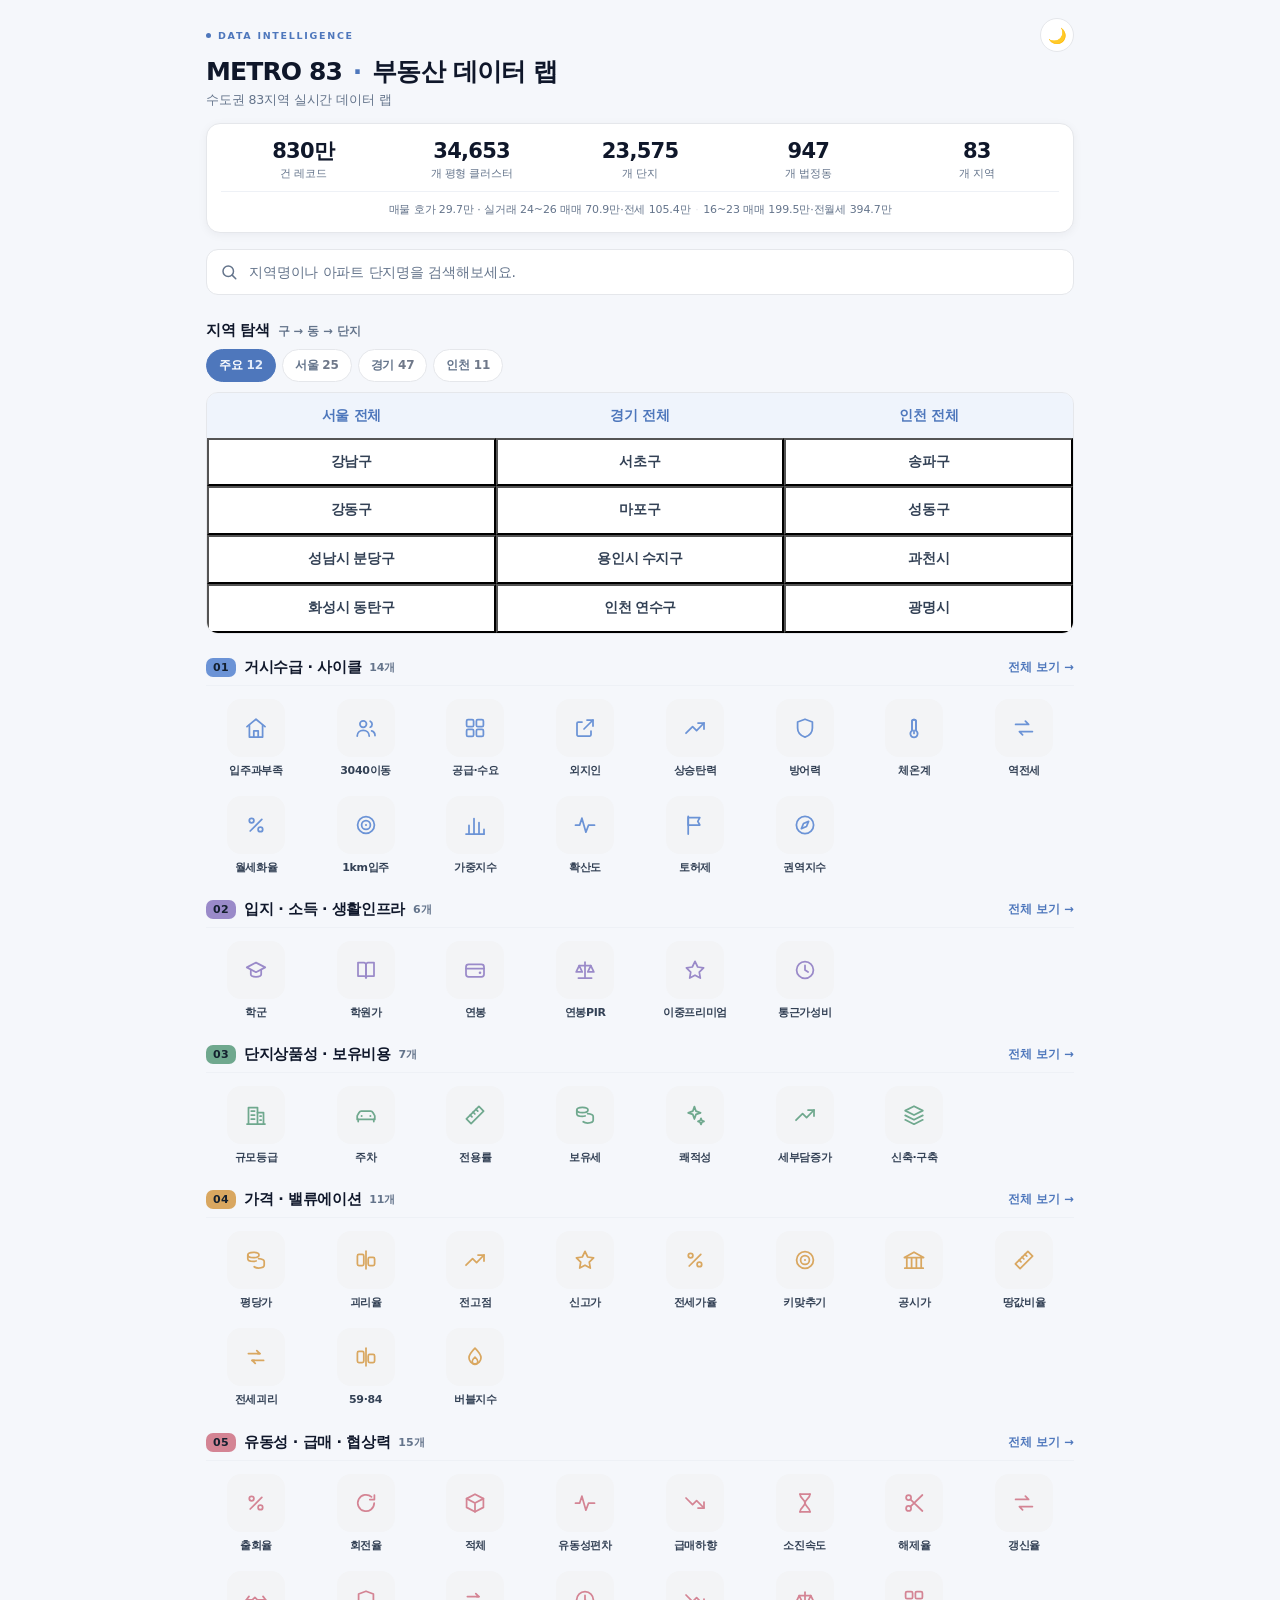
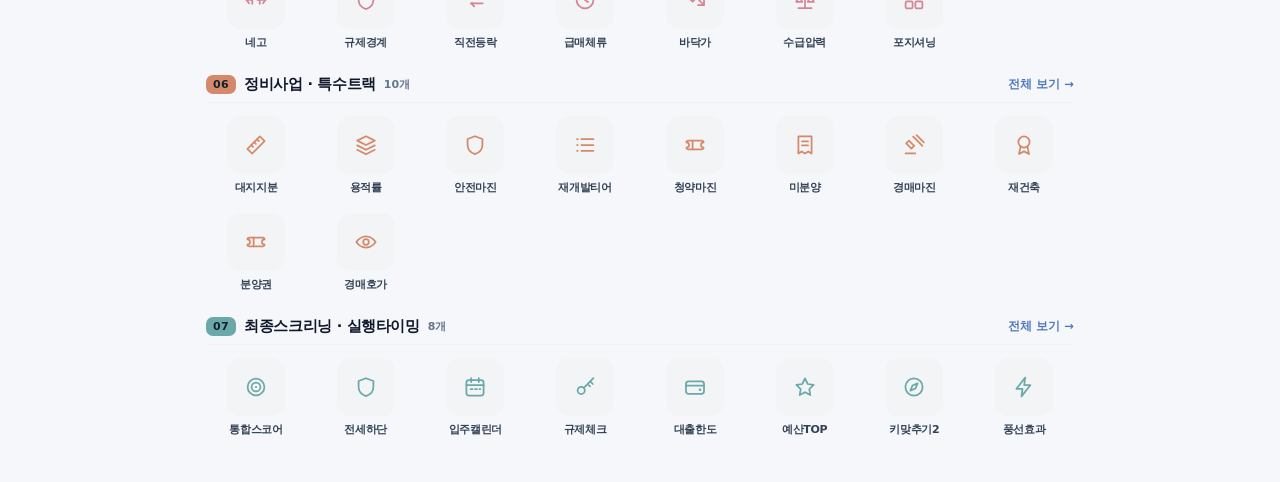
==== commit 71746e41: "포털 KPI 레코드 800만 → 830만(8,299,656건): 인천 전월세 2019~23 반영분 반영" ====
--- a/index.html
+++ b/index.html
@@ -195,7 +195,7 @@
 
   <div class="kpi">
     <div class="kpirow">
-      <div class="k"><b title="8,002,107건">800만</b><span>건 레코드</span></div>
+      <div class="k"><b title="8,299,656건">830만</b><span>건 레코드</span></div>
       <div class="k"><b>34,653</b><span>개 평형 클러스터</span></div>
       <div class="k"><b>23,575</b><span>개 단지</span></div>
       <div class="k"><b>947</b><span>개 법정동</span></div>
@@ -224,7 +224,7 @@
 
 <script>
 const PD = {"regions":[{"n":"강남구","a":"서울"},{"n":"강동구","a":"서울"},{"n":"강북구","a":"서울"},{"n":"강서구","a":"서울"},{"n":"관악구","a":"서울"},{"n":"광진구","a":"서울"},{"n":"구로구","a":"서울"},{"n":"금천구","a":"서울"},{"n":"노원구","a":"서울"},{"n":"도봉구","a":"서울"},{"n":"동대문구","a":"서울"},{"n":"동작구","a":"서울"},{"n":"마포구","a":"서울"},{"n":"서대문구","a":"서울"},{"n":"서초구","a":"서울"},{"n":"성동구","a":"서울"},{"n":"성북구","a":"서울"},{"n":"송파구","a":"서울"},{"n":"양천구","a":"서울"},{"n":"영등포구","a":"서울"},{"n":"용산구","a":"서울"},{"n":"은평구","a":"서울"},{"n":"종로구","a":"서울"},{"n":"중구","a":"서울"},{"n":"중랑구","a":"서울"},{"n":"가평군","a":"경기"},{"n":"고양시 덕양구","a":"경기"},{"n":"고양시 일산동구","a":"경기"},{"n":"고양시 일산서구","a":"경기"},{"n":"과천시","a":"경기"},{"n":"광명시","a":"경기"},{"n":"광주시","a":"경기"},{"n":"구리시","a":"경기"},{"n":"군포시","a":"경기"},{"n":"김포시","a":"경기"},{"n":"남양주시","a":"경기"},{"n":"동두천시","a":"경기"},{"n":"부천시 소사구","a":"경기"},{"n":"부천시 오정구","a":"경기"},{"n":"부천시 원미구","a":"경기"},{"n":"성남시 분당구","a":"경기"},{"n":"성남시 수정구","a":"경기"},{"n":"성남시 중원구","a":"경기"},{"n":"수원시 권선구","a":"경기"},{"n":"수원시 영통구","a":"경기"},{"n":"수원시 장안구","a":"경기"},{"n":"수원시 팔달구","a":"경기"},{"n":"시흥시","a":"경기"},{"n":"안산시 단원구","a":"경기"},{"n":"안산시 상록구","a":"경기"},{"n":"안성시","a":"경기"},{"n":"안양시 동안구","a":"경기"},{"n":"안양시 만안구","a":"경기"},{"n":"양주시","a":"경기"},{"n":"양평군","a":"경기"},{"n":"여주시","a":"경기"},{"n":"연천군","a":"경기"},{"n":"오산시","a":"경기"},{"n":"용인시 기흥구","a":"경기"},{"n":"용인시 수지구","a":"경기"},{"n":"용인시 처인구","a":"경기"},{"n":"의왕시","a":"경기"},{"n":"의정부시","a":"경기"},{"n":"이천시","a":"경기"},{"n":"파주시","a":"경기"},{"n":"평택시","a":"경기"},{"n":"포천시","a":"경기"},{"n":"하남시","a":"경기"},{"n":"화성시 동탄구","a":"경기"},{"n":"화성시 만세구","a":"경기"},{"n":"화성시 병점구","a":"경기"},{"n":"화성시 효행구","a":"경기"},{"n":"인천 강화군","a":"인천"},{"n":"인천 검단구","a":"인천"},{"n":"인천 계양구","a":"인천"},{"n":"인천 남동구","a":"인천"},{"n":"인천 미추홀구","a":"인천"},{"n":"인천 부평구","a":"인천"},{"n":"인천 서해구","a":"인천"},{"n":"인천 연수구","a":"인천"},{"n":"인천 영종구","a":"인천"},{"n":"인천 옹진군","a":"인천"},{"n":"인천 제물포구","a":"인천"}],"dongs":{"25":["가평읍","상면","설악면","조종면","청평면"],"0":["개포동","논현동","대치동","도곡동","삼성동","세곡동","수서동","신사동","압구정동","역삼동","율현동","일원동","자곡동","청담동"],"1":["강일동","고덕동","길동","둔촌동","명일동","상일동","성내동","암사동","천호동"],"2":["미아동","번동","수유동","우이동"],"3":["가양동","공항동","내발산동","등촌동","마곡동","방화동","염창동","화곡동"],"26":["고양동","관산동","덕은동","도내동","동산동","삼송동","성사동","신원동","오금동","원흥동","주교동","지축동","토당동","행신동","향동동","화정동"],"27":["마두동","백석동","사리현동","성석동","식사동","장항동","정발산동","중산동","풍동"],"28":["가좌동","대화동","덕이동","일산동","주엽동","탄현동"],"29":["갈현동","별양동","부림동","원문동","주암동","중앙동"],"4":["남현동","봉천동","신림동"],"30":["광명동","소하동","일직동","철산동","하안동"],"31":["경안동","고산동","곤지암읍","능평동","도척면","매산동","목현동","문형동","삼동","송정동","신현동","쌍령동","양벌동","역동","장지동","초월읍","추자동","탄벌동","태전동","회덕동"],"5":["광장동","구의동","군자동","능동","자양동","중곡동","화양동"],"6":["가리봉동","개봉동","고척동","구로동","궁동","신도림동","오류동","온수동","천왕동","항동"],"32":["갈매동","교문동","수택동","아천동","인창동","토평동"],"33":["금정동","당동","당정동","대야미동","도마교동","부곡동","산본동"],"7":["가산동","독산동","시흥동"],"34":["감정동","걸포동","고촌읍","구래동","마산동","북변동","사우동","양촌읍","운양동","장기동","통진읍","풍무동","하성면"],"35":["금곡동","다산동","별내동","별내면","오남읍","와부읍","진건읍","진접읍","퇴계원읍","평내동","호평동","화도읍"],"8":["공릉동","상계동","월계동","중계동","하계동"],"9":["도봉동","방학동","쌍문동","창동"],"10":["답십리동","신설동","용두동","이문동","장안동","전농동","제기동","청량리동","회기동","휘경동"],"36":["광암동","동두천동","보산동","상패동","생연동","송내동","지행동"],"11":["노량진동","대방동","동작동","본동","사당동","상도1동","상도동","신대방동","흑석동"],"12":["공덕동","구수동","노고산동","대흥동","도화동","동교동","마포동","망원동","상수동","상암동","서교동","성산동","신공덕동","신수동","신정동","아현동","연남동","염리동","용강동","중동","창전동","토정동","하중동","합정동","현석동"],"37":["괴안동","범박동","소사본동","송내동","심곡본동","옥길동"],"38":["고강동","내동","삼정동","여월동","오정동","원종동","작동"],"39":["도당동","상동","소사동","심곡동","약대동","역곡동","원미동","중동","춘의동"],"13":["남가좌동","냉천동","대신동","대현동","미근동","북가좌동","북아현동","연희동","영천동","창천동","천연동","충정로2가","충정로3가","합동","현저동","홍은동","홍제동"],"14":["내곡동","반포동","방배동","서초동","신원동","양재동","우면동","잠원동"],"40":["구미동","금곡동","대장동","백현동","분당동","삼평동","서현동","수내동","야탑동","운중동","이매동","정자동","판교동"],"41":["고등동","단대동","복정동","수진동","시흥동","신촌동","신흥동","양지동","창곡동","태평동"],"42":["금광동","도촌동","상대원동","성남동","여수동","은행동","중앙동","하대원동"],"15":["금호동1가","금호동2가","금호동3가","금호동4가","도선동","마장동","사근동","상왕십리동","성수동1가","성수동2가","송정동","옥수동","용답동","응봉동","하왕십리동","행당동","홍익동"],"16":["길음동","돈암동","동선동1가","동선동3가","동선동4가","동선동5가","동소문동4가","동소문동5가","동소문동6가","동소문동7가","보문동1가","보문동2가","보문동3가","보문동4가","보문동6가","보문동7가","삼선동2가","삼선동3가","삼선동4가","삼선동5가","상월곡동","석관동","성북동","성북동1가","안암동1가","안암동3가","안암동4가","안암동5가","장위동","정릉동","종암동","하월곡동"],"17":["가락동","거여동","마천동","문정동","방이동","삼전동","석촌동","송파동","신천동","오금동","잠실동","장지동","풍납동"],"43":["고색동","곡반정동","구운동","권선동","금곡동","당수동","서둔동","세류동","오목천동","입북동","탑동","평동","호매실동"],"44":["망포동","매탄동","신동","영통동","원천동","원천동(광교)","이의동","이의동(광교)","하동","하동(광교)"],"45":["송죽동","연무동","영화동","율전동","이목동","정자동","조원동","천천동","파장동"],"46":["고등동","교동","매교동","매산로1가","매산로2가","매산로3가","우만동","인계동","지동","화서동"],"47":["거모동","광석동","군자동","논곡동","능곡동","대야동","도창동","매화동","목감동","미산동","배곧동","산현동","신천동","월곶동","은행동","장곡동","장현동","정왕동","조남동","죽율동","포동","하상동","하중동"],"48":["고잔동","선부동","신길동","와동","원곡동","원시동","초지동"],"49":["건건동","본오동","부곡동","사동","사사동","성포동","수암동","월피동","이동","일동","장상동","팔곡일동"],"50":["가사동","공도읍","금광면","금산동","금석동","낙원동","당왕동","대덕면","동본동","미양면","보개면","봉산동","석정동","숭인동","신건지동","신소현동","신흥동","아양동","옥산동","원곡면","인지동","일죽면","죽산면","중리동","창전동"],"51":["관양동","비산동","평촌동","호계동"],"52":["박달동","석수동","안양동"],"53":["고암동","고읍동","광사동","광적면","남면","남방동","덕계동","덕정동","만송동","백석읍","산북동","삼숭동","옥정동","장흥면","회정동"],"18":["목동","신월동","신정동"],"54":["강상면","개군면","양동면","양서면","양평읍","용문면"],"55":["가남읍","교동","멱곡동","상동","세종대왕면","연양동","오학동","월송동","점봉동","창동","천송동","하동","현암동","홍문동"],"56":["신서면","연천읍","전곡읍","청산면"],"19":["당산동","당산동1가","당산동2가","당산동3가","당산동4가","당산동5가","당산동6가","대림동","도림동","문래동2가","문래동3가","문래동4가","문래동5가","문래동6가","신길동","양평동1가","양평동2가","양평동3가","양평동4가","양평동5가","양평동6가","여의도동","영등포동","영등포동1가","영등포동2가","영등포동3가","영등포동4가","영등포동5가","영등포동7가","영등포동8가"],"57":["가수동","가장동","갈곶동","고현동","궐동","금암동","내삼미동","누읍동","벌음동","부산동","서동","세교동","수청동","양산동","오산동","외삼미동","원동","은계동","지곶동","청학동","청호동","탑동"],"20":["갈월동","도원동","동빙고동","동자동","문배동","보광동","산천동","서계동","서빙고동","신계동","신창동","용문동","용산동2가","용산동5가","원효로1가","원효로2가","원효로3가","원효로4가","이촌동","이태원동","주성동","청암동","청파동1가","청파동3가","한강로1가","한강로2가","한강로3가","한남동","효창동","후암동"],"58":["고매동","공세동","구갈동","농서동","동백동","마북동","보라동","보정동","상갈동","상하동","서천동","신갈동","언남동","영덕동","중동","지곡동","청덕동","하갈동"],"59":["동천동","상현동","성복동","신봉동","죽전동","풍덕천동"],"60":["고림동","김량장동","남동","남사읍","마평동","모현읍","백암면","삼가동","양지읍","역북동","운학동","원삼면","유방동","이동읍","포곡읍"],"21":["갈현동","구산동","녹번동","대조동","불광동","수색동","신사동","역촌동","응암동","증산동","진관동"],"61":["고천동","내손동","삼동","오전동","왕곡동","청계동","초평동","포일동","학의동"],"62":["가능동","고산동","금오동","낙양동","녹양동","민락동","산곡동","신곡동","용현동","의정부동","장암동","호원동"],"63":["갈산동","고담동","관고동","대월면","마장면","백사면","부발읍","사음동","송정동","신둔면","안흥동","장호원읍","중리동","증일동","증포동","창전동","호법면"],"72":["강화읍","길상면","선원면"],"73":["금곡동","당하동","대곡동","마전동","백석동","불로동","오류동","왕길동","원당동"],"74":["계산동","귤현동","동양동","박촌동","방축동","병방동","서운동","오류동","용종동","이화동","임학동","작전동","장기동","효성동"],"75":["간석동","구월동","남촌동","논현동","도림동","만수동","서창동","장수동"],"76":["관교동","도화동","문학동","숭의동","용현동","주안동","학익동"],"77":["갈산동","구산동","부개동","부평동","산곡동","삼산동","십정동","일신동","청천동"],"78":["가정동","가좌동","검암동","경서동","공촌동","석남동","신현동","심곡동","연희동","청라동"],"79":["동춘동","선학동","송도동","연수동","옥련동","청학동"],"80":["운남동","운북동","운서동","중산동"],"81":["영흥면"],"82":["관동3가","내동","답동","도원동","만석동","북성동1가","북성동2가","북성동3가","사동","송림동","송월동1가","송월동2가","송학동2가","송현동","신생동","신흥동1가","신흥동2가","신흥동3가","인현동","전동","항동7가","화수동"],"22":["견지동","경운동","교북동","구기동","낙원동","내수동","누상동","당주동","동숭동","명륜1가","명륜2가","명륜3가","무악동","부암동","사직동","수송동","숭인동","신교동","신문로1가","신문로2가","신영동","연건동","연지동","옥인동","이화동","익선동","인의동","창신동","청운동","충신동","통인동","평동","평창동","필운동","행촌동","혜화동","홍파동","효제동"],"23":["광희동1가","남대문로5가","남산동2가","남창동","만리동1가","만리동2가","묵정동","산림동","순화동","신당동","예장동","오장동","을지로5가","인현동2가","입정동","장충동1가","장충동2가","정동","주교동","중림동","충무로4가","충무로5가","필동1가","필동3가","황학동","회현동1가","회현동2가","흥인동"],"24":["망우동","면목동","묵동","상봉동","신내동","중화동"],"64":["검산동","광탄면","금릉동","금촌동","다율동","당하동","동패동","목동동","문발동","문산읍","법원읍","서패동","신촌동","아동동","야당동","야동동","와동동","적성면","조리읍","탄현면","파주읍"],"65":["가재동","고덕동","고덕면","군문동","독곡동","동삭동","비전동","서정동","세교동","소사동","신장동","안중읍","오성면","용이동","이충동","장당동","장안동","죽백동","지산동","지제동","진위면","청북읍","칠괴동","칠원동","통복동","팽성읍","평택동","포승읍","합정동","현덕면"],"66":["가산면","관인면","군내면","선단동","소흘읍","신북면","신읍동","어룡동","영북면","영중면","일동면"],"67":["감이동","감일동","덕풍동","망월동","선동","신장동","창우동","풍산동","학암동","학암동(위례)"],"68":["능동","목동","반송동","산척동","석우동","송동","신동","여울동","영천동","장지동","청계동"],"69":["남양읍","마도면","새솔동","송산면","우정읍","장안면","팔탄면","향남읍"],"70":["기산동","능동","반월동","반정동","병점동","송산동","안녕동","진안동"],"71":["기안동","매송면","봉담읍","비봉면","정남면"]},"cx":{"15:8":[["현대",217],["트리마제",688],["성수대우2차",283],["한양현대",168],["아크로서울포레스트(주상복합)",280],["청호서울숲뜨레피움",28],["YG포레스트(주상복합)",18],["서울숲아이파크리버포레1차",825],["에스포레",25],["우성",55],["서울숲해오름",49],["갤러리아포레(주상복합)",230],["강변건영",580],["서울숲대림",372],["성수동아그린",331],["동아",390],["뚝섬현대",99],["쌍용",777],["성수우방",92],["한진타운",378],["성수현대그린",219],["성수동양",142],["중앙하이츠빌",256],["성수금호베스트빌3차",159]],"3:3":[["등촌주공10단지",566],["삼우지엔씨",18],["우성",244],["한사랑삼성2차",339],["등촌마을서광",430],["태진아름",221],["등촌3차보람쉬움",65],["예지펠리스",16],["태영",186],["청솔펠리체",25],["해태골든팰리스(주상복합)",19],["등촌보람6차",35],["천우네오젠(645-14)",18],["등촌주공2단지",505],["서울시니어스강서타워(주상복합)",101],["나성",65],["씨엘하임(도시형)",28],["풍성애뜨란",29],["등촌주공3단지",1016],["한울팰리스(주상복합)",29],["그린임광",168],["지엠벨리(주상복합)",48],["가양역두산위브",220],["등촌파밀리에더클래식",120],["한울H밸리움2차(도시형)",16],["등촌주공5단지",1045],["등촌역삼익퀸즈포디엄(도시형)",104],["마곡루나플라체(도시형)",144],["라움팰리스",16],["등촌보람쉬움5차(더하임)",45],["등촌아이파크",1653],["동양하우징(도시형)",78],["등촌주공8단지",445],["더자하",16],["미가채(도시형)",13],["메종드NK(도시형)",17],["그레이스힐(주상복합)",182],["미주진로",488],["더프라임(도시형)",29],["디앤써밋모이다(도시형)",26],["등촌엠타운(도시형)",31],["두보하이츠",213],["등촌지와인",136],["소미골드타운(도시형)",15],["등촌역아트포레(도시형)",18],["힐스테이트등촌역",543],["등촌센트럴르씨엘",73],["등마루",12],["서울시니어스가양타워(실버주택,주상복합)",188],["등촌코오롱",191],["등촌현대2차",89],["등촌월드메르디앙",145],["코오롱오투빌2차",105],["e-편한대림",222],["등촌대림",680],["등촌동성",457],["라인",317],["부영",712],["한사랑삼성1차",244],["대동황토방1차",241],["대동황토방2차",196],["코오롱하늘채",200],["삼형그레이스빌",87],["등촌보람2차",101],["등촌신원",68],["신세계",19],["두보",64],["등촌성원",16],["심미에셈빌",47]],"5:4":[["자양한양(재건축)",444],["현대강변",208],["자양2차현대",235],["자양현대3차",439],["그린",33],["경남아너스빌",150],["구의현대하이엘(주상복합)",98],["유림",10],["래미안프리미어팰리스(주상복합)",264],["큐브스테이트(도시형)",20],["테라팰리스건대2차",68],["자양호반써밋(주상복합)",305],["현대6차",178],["대종리버빌",19],["결(도시형)",14],["자양명진센트라임(도시형)",27],["더샵스타시티(주상복합)",1177],["롯데캐슬리버파크시그니처",878],["이튼타워리버1차(주상복합)",146],["자양하늘채베르",165],["광진트라팰리스(주상복합)",204],["자양삼성",10],["구의현대홈시티(주상복합)",102],["롯데캐슬이스트폴",1063],["이튼타워리버2차(주상복합)",131],["자양힐",64],["광진한화꿈에그린",116],["이튼타워리버3차(주상복합)",260],["태천해오름(주상복합)",18],["한강로얄",19],["광진하나플러스",43],["광진하우스토리한강",82],["이튼타워리버5차",279],["경남",232],["자양현대(645-5)",182],["한강현대",204],["신호빌라트",14],["금강KCC",69],["대원리버빌",40],["우방리버파크",214],["한솔리베르",185],["자양10차현대홈타운",245],["자양7차현대홈타운",252],["자양8차현대홈타운",257],["자양9차현대홈타운",119],["현대빌라트",18],["한강극동",158],["한강성원",140],["한강우성",355],["대동",314],["진넥스빌",19],["로얄동아",322],["우성1차",656],["자양5차현대",270],["삼성",375],["우성2차",405],["자양우성3차",464],["자양우성4차",66],["자양우성5차",80],["우성6차",96],["우성7차",625],["한라",329]],"0:13":[["건영",240],["상지리츠빌6차",19],["한신오페라하우스",63],["청담래미안로이뷰",177],["청담범신칼릭스빌2차",18],["골든아트빌(주상복합)",19],["빌폴라리스",19],["상지카일룸",17],["상지리츠빌5차",52],["청담파라곤Ⅱ 1단지",18],["청담파라곤Ⅱ 2단지",17],["마크힐스1,2단지",38],["상지리츠빌4차",38],["청담상지리츠빌3차",24],["대우로얄카운티II",13],["연세리버테라스",19],["연세힐하우스I",18],["청담대우유로카운티",196],["상지리츠빌10차",17],["연세리버빌3차",19],["상지리츠빌카일룸3차",19],["청담신원아침도시마인(도시형)",89],["연세힐하우스II",6],["강변상지리츠빌",12],["하우스에딘브로우",16],["청담대우로얄카운티Ⅰ",17],["청담우방",100],["청담파크빌",10],["청담아이파크",108],["청담자이",708],["연세2차",13],["청담아르지움(도시형)",29],["현대1차",96],["현대2차",214],["청담스위트(도시형)",124],["청담CJ빌리지",11],["동궁빌리지",16],["청담포레",11],["청담린든그로브",114],["청담마크노빌",12],["청담신동아빌라트",18],["청담갤러리파크",6],["더리버스청담(주상복합)",12],["라테라스청담(도시형)",88],["청담영풍마드레빌",49],["더헤리움(B동)",8],["더헤리움(A동,도시형)",10],["청담스테이",16],["T.S.",8],["효성청담101",35],["청담어퍼하우스",18],["헤스티아",4],["에테르노청담(주상복합)",29],["뉴현대리버빌",15],["에비뉴나인티(도시형)",28],["PH129",29],["효성청담101 2차",28],["청담클래스(도시형)",16],["대우로얄카운티V",12],["청담대우멤버스카운티Ⅲ",19],["삼호",45],["LG",11],["청담힐",30],["청담대우멤버스카운티V",19],["현대(43-1)",19],["프레힐청담",16],["청담e-편한세상2차",142],["청담동양파라곤",92],["루시아청담546더리버",15],["청담르엘",1261],["레이어청담(도시형)",28],["워너청담",16],["청담e-편한세상2차(204동)",41],["한신오페라하우스2차",42],["청담대우멤버스카운티VI",19],["청담대우멤버스카운티9차",10],["청담대우멤버스카운티11차",18],["청담대우멤버스카운티XII",16],["청담휴먼스타빌",191],["청담e-편한세상3차",49],["청담e-편한세상2차(205동)",41],["상지리츠빌카일룸2차",15],["청담e-편한세상4차",94],["청담범신칼릭스빌",18],["청담그랑빌(주상복합)",19],["씨티2차",37],["구산",37],["청담삼성1차",158],["청담삼성3차",217],["목화",19],["청담e-편한세상1차",271],["진흥",375],["신동아",106],["삼성청담공원",391],["삼환",184],["청담현대3차",317]],"79:3":[["승기마을",1370],["연수프라자(도시형)",78],["이레하이니스(주상복합)",48],["경남",620],["대동",768],["대림",640],["대우1",390],["동남",420],["문남마을",400],["연수2시영",1200],["영남",622],["우성1",1088],["우성2",2044],["우주",230],["유천",788],["인향",220],["연수주공2차",960],["주공3",1170],["태산",420],["풍림1",769],["효정",312],["연수푸르지오1단지",117],["연수푸르지오2단지",110],["연수푸르지오3단지",102],["태경",220],["성일",414],["세경",567],["대명",108]],"14:3":[["아이파크빌",66],["예림",16],["서초교대e편한세상",435],["서초e-편한세상1차",154],["서초동아",12],["서초상지리츠빌3차",18],["서초상지리츠빌4차",17],["서초상지리츠빌5차",12],["서초롯데캐슬메디치(주상복합)",50],["서초상지리츠빌7차",14],["서초대림빌라트",18],["현대빌리지",13],["햄튼코트",19],["서초대우로얄카운티",10],["서초트레져",14],["벽산서초블루밍",19],["서초한양수자인",24],["한라비발디스튜디오193(도시형)",149],["서초코아",15],["서초롯데캐슬프레지던트",280],["서초삼원그린빌",12],["강남역푸르지오시티(도시형)",137],["보미리즌빌",10],["서초중흥S-클래스(도시형)",91],["로얄하이츠",12],["블루힐65(도시형)",10],["서초대우(엘로즈카운티)",73],["서초푸르지오써밋",907],["마제스타시티힐스테이트서리풀(주거복합)",116],["강남아르젠(도시형)",27],["서초자연인",29],["칼리아빌",10],["래미안서초에스티지",421],["동아(도시형)",62],["월드메르디앙(1634-9)",37],["더샵오데움(104동)",10],["래미안서초에스티지S",593],["서리풀월드메르디앙레브",40],["서초자연인(도시형)",29],["서초프레스티지",28],["서초풍림아이원",36],["서초로얄",40],["끄레메빌",14],["래미안서초유니빌(주상복합)",440],["서초드림하이츠",10],["더샵오데움(105동)",4],["서초e-편한세상2차",159],["서초한빛삼성",264],["서초웰하우스",12],["서초블레스",16],["샹보르",19],["우정에쉐르",77],["롯데캐슬클래식",990],["서초센트럴아이파크",318],["그린빌라트(주상복합)",19],["서초아트갤러리(도시형)",20],["밀라텔쉐르빌(엠쉐르빌,주상복합)",125],["더샵서초(주상복합)",329],["서초트라팰리스(주상복합)",257],["서초이오빌(주상복합)",462],["스위트서초(도시형)",20],["래미안리더스원",1317],["와이에이치빌리지(도시형)",20],["현대ESA2(주상복합)",174],["루컴즈힐서리풀",28],["서초그랑자이",1446],["서초노블레스(1362-10,주상복합)",50],["대성유니드",83],["DK밸리뷰시티",81],["서초지에스타워(주상복합)",54],["두원에코타운(도시형)",26],["서초래미안",1129],["디아레나서초(주상복합)",90],["서초블리스",23],["장미",18],["서초대우아이빌(주상복합)",215],["비버리캐슬",42],["더아크리움",16],["경남아너스빌(1608-28)",32],["서초에지앙",19],["서초롯데캐슬리버티",132],["신원아침도시",40],["서초예성그린",36],["서초자이르네",67],["더미켈란",67],["DK밸리뷰서초2차(도시형)",105],["서초레몬(주상복합)",24],["서초프라임헤센",55],["두산위브트레지움",98],["더샵오데움(101,102동)",95],["서초현대홈타운",68],["서초e-편한세상5차",161],["서초e-편한세상3차",77],["브라운스톤서초(주상복합)",42],["스타시드(도시형)",8],["서초파라곤(주상복합)",60],["월드메르디앙오페라하우스",47],["강남태영데시앙루브(주상복합)",50],["경남아너스빌(1455-9)",55],["갤러리하우스",15],["서초타워씨티빌(선경)",19],["서초아트래디앙",24],["더프레임서초(도시형)",86],["서초극동스타클래스 I",90],["서초아크빌",31],["월드빌라트",19],["장복엘리트타운",18],["현대서초빌라트(1495-1)",19],["현대서초빌라트(1497-18)",11],["서초대우디오빌프라임(주상복합)",112],["서초두산위브2",47],["삼환바우스(주상복합)",40],["서초쌍용플래티넘(주상복합)",109],["한승미메이드",18],["서초동일하이빌(주상복합)",54],["서초신원아침도시2차",88],["서초자이",184],["서린",18],["서초래미안4차",56],["서초래미안5차",54],["서초래미안7차",79],["PH1603(도시형)",124],["서초타운트라팰리스(주상복합)",48],["서초두산위브(주상복합)",78],["서초현대타워(주상복합)",38],["서초나산스위트(주상복합)",24],["서초동아타워(주상복합)",64],["서초대성유니드",19],["서초래미안3차",31],["서초캐슬",19],["엘리제",10],["서초벽산블루밍",60],["JC라디앙",14],["서초오로라",18],["서초우방유쉘",49],["서초지웰",60],["서초극동스타클래스2",60],["TS프리우스",18],["서초SK뷰",47],["수광빌라트",12],["서초엔-스위트1차",36],["트라움하우스5차",18],["트라움하우스3차",19],["월드메르디앙(1549-3)",44],["서초",18],["서초상지리츠빌8차",18],["서초상지리츠빌10차",19],["래미안서초스위트",392],["새티스(1435-2)",18],["서초한일유앤아이(주상복합)",60],["서초아트자이(주상복합)",164],["서초롯데캐슬84",84],["삼성서초가든스위트",141],["서초현대",299],["서초현대4차",160],["아크로비스타(주상복합)",757],["동원베네스트",126],["서초삼성래미안",299],["서초한신",194],["현대슈퍼빌(주상복합)",645],["현대ESA(주상복합)",122],["두진한아름",42],["초원현대",48],["서초한신리빙타워(주상복합)",103],["서초녹원",35],["삼풍",2390],["우성5차",408],["유원서초",590],["진흥",615],["서초한일",86],["서초아이파크",115],["롯데캐슬SPA",58],["현대",413],["서초금호어울림",84],["서초동아빌라트1타운",19],["서초동아빌라트2타운(주상복합)",19],["서초리시온(주상복합)",293],["서초태동스위트",17],["서초현대3차",96],["삼성쉐르빌II(주상복합)",365],["롯데캐슬주피터",110],["현대성우(주상복합)",138],["풍림아이원플러스(주상복합)",200]],"59:4":[["내대지마을푸르지오",142],["도담마을휴먼빌",260],["죽전역월드메르디앙(주상복합)",104],["꽃메마을아이파크",374],["롯데빌리지",36],["현대빌라트",35],["진우8차엘리시온",19],["도담마을우미이노스빌",418],["도담마을한양수자인",332],["벽산블루밍",19],["용인죽전효성해링턴플레이스(주상복합)",113],["인현마을현대홈타운1단지",162],["죽전역솔하임(도시형)",234],["죽전리베니움(도시형)",87],["성현마을우미이노스빌",538],["새터마을모아미래도",252],["e편한세상죽전프리미어포레",430],["더프라임(도시형)",24],["새터마을푸르지오(7BL)",79],["도담마을푸르지오",111],["현인마을e-편한세상2차",206],["현인마을e-편한세상3차",239],["내대지마을광명샤인빌",91],["지오빌리지",19],["도담마을죽전파크빌",561],["동성1차",684],["내대지마을우미이노스빌6차",59],["새터마을우미이노스빌(101동)",56],["벽산타운1단지",612],["성현마을광명샤인빌",192],["용인수지벽산타운2단지",684],["벽산타운3단지",425],["벽산타운4단지",465],["인현마을현대홈타운2단지",194],["죽전퍼스트하임",480],["도담마을아이파크",360],["도담마을7단지뜨리에체",430],["현대1차",702],["내대지마을정석베르데파크",37],["현대홈타운",108],["현대시티빌",18],["창죽마을월드메르디앙",47],["한솔노블빌리지",275],["도담마을롯데캐슬",231],["대지마을현대홈타운2차",346],["대지마을중앙하이츠빌",271],["더리버하임",336],["대주한신",311],["용인죽전동부센트레빌",536],["현암마을동성2차",838],["죽전아이뷰",432],["죽전GS자이",109],["꽃메마을한라신영프로방스",388],["성현마을반도유보라",637],["내대지마을진흥더블파크",160],["내대지마을건영캐스빌",1254],["꽃메마을극동스타클래스",196],["꽃메마을한라프로방스ll",195],["도담마을현대홈타운4차1단지",351],["새터마을죽전힐스테이트",1998],["대지마을3차2단지현대홈타운",537],["꽃메마을현대홈타운4차2단지",254],["꽃메마을현대홈타운4차3단지",770],["꽃메마을현대홈타운4차4단지",342],["내대지마을죽전e-편한세상",141],["현암마을대우넷씨빌",119],["창죽마을벽산첼시빌",179],["내대지마을힐스테이트",120]],"38:5":[["삼신(361-6)",80],["성진리치빌",40],["르네상스1차",18],["롯데",60],["욱일8차",60],["문화2차",60],["원종동금호어울림",404],["방배",34],["대풍푸른들",68],["해오름(344-30)",19],["건우",30],["방배(383-7)",40],["영화",228],["문화목화",60],["대성",25],["성도",90],["유림",85],["동진1",250],["동진2",70],["수정",75],["중앙",80],["성지",70],["영안(273-1)",70],["경인",90],["대성B",19],["상우",45],["이스트힐",24],["욱일7차",95],["현대(211-1)",80],["유호나동",55],["공간블리체A동",20],["프로방스타운",15],["대도",70],["온새미로",18],["동화",60],["아이원팰리스2",20],["한울팰리스",32],["현대(362-4)",40],["풍성애뜨란",11],["태양",70],["용주그린힐타운",18],["해주2차",119],["블리체",21],["아이원팰리스",11],["계남랑데뷰",60],["한울",56],["주왕노빌리움",36],["제이디스카이빌",18],["해강타운1차",29],["엘리트",28],["삼덕",110],["길성그랑프리텔",155],["보강쉐르빌",17],["세창짜임",270],["해윰",47],["이스트힐탑",22],["이스트힐뷰",21],["엘리하임",25],["원종승윤노블리안",136],["주영캐슬",29],["오성파크빌",14],["SG하이온(도시형)",12],["삼신12",165],["JK리안",29],["브라운스톤원종",137],["채움",29],["정현위브로",29],["태영스카이",50],["대원블루힐",18],["삼성캐슬",28],["원종아이원시티",132],["원종파르크",54],["누리애펠리체",22],["JH라피네",29],["원종센트레빌",44],["더원루미에르",110],["스타파크시티",22],["해모로아스트라아파트",168],["해강로디안",63],["삼화아르떼뷰",50],["엘리시아",60],["써미트",40],["삼성다빈치",29],["한솔",35],["원종e편한세상",158],["다온스카이뷰",29],["해오름",18],["서림(A,B동)",110],["해강로디안아파트201동",19],["원종타운(도시형)",15],["원종역월드메르디앙포레",164],["동제이지안",49],["협성",60],["르네상스타워",18],["동문1차",280],["동문2차",70],["은성",115],["동문5차",216],["동제이지안2차",61],["원종주공",490],["해주",118],["효자",130],["다우로얄팰리스",23],["은성2차",90],["성옥",60],["부촌5차가동",40],["미성",296],["문화1차",50]],"58:6":[["한보라마을1단지한양수자인",136],["용인보라우남퍼스트빌리젠트",12],["용인보라효성해링턴플레이스",970],["풍산에코빌(도시형)",30],["한보라에듀포레",446],["한보라마을화성파크",311],["삼성래미안",370],["기흥삼정선비마을",299],["한보라더힐",762],["한보라마을2단지일성트루엘",88],["쌍용스윗닷홈1",1596],["신창미션힐",926],["보라마을현대모닝사이드",771],["현대모닝사이드",1112]],"78:9":[["청라동양엔파트",564],["청라한화꿈에그린",1172],["청라웰카운티1차",692],["호반베르디움앤영무예다음",1051],["청라반도유보라2.0",754],["대우푸르지오",751],["청라골드클래스",192],["청라린스트라우스",590],["청라더샵레이크파크",766],["청라힐스테이트커낼뷰",244],["청라힐스테이트",224],["청라휴먼시아",1767],["청라골드클래스커낼웨이",269],["청라파크자이더테라스(1블럭)",270],["청라제일풍경채2차에듀앤파크",1581],["청라센트럴에일린의뜰",1163],["청라모아미래도",418],["청라국제업무단지센텀대광로제비앙",674],["청라국제금융단지한양수자인레이크블루",1534],["청라호수공원한신더휴",898],["인천청라시티프라디움",270],["청라호반써밋",210],["청라푸르지오라피아노1단지",227],["청라푸르지오라피아노2단지",127],["청라 엑슬루타워",616],["청라메이루즈 커낼파크뷰",263],["서해그랑블",336],["청라웰카운티 2차",464],["청라한양수자인",566],["호반베르디움",620],["힐데스하임",1284],["청라자이",884],["청라지구중흥S-CLASS2단지",174],["청라지구중흥S-CLASS1단지",476],["호반베르디움(116-6)",745],["청라29블럭호반베르디움",2134],["한일베라체",257],["청라롯데캐슬",828],["청라SKVIEW",879],["청라한라비발디",992],["청라디이스트",734],["청라제일풍경채",1071],["청라우미린",200],["NPART",256],["청라반도유보라",174],["청라하우스토리커낼뷰",260]],"73:1":[["금호어울림1차",341],["원당풍림아이원",1739],["검단힐스테이트4차",588],["검단힐스테이트5차",412],["검단힐스테이트6차",454],["동인스카이빌",112],["신안실크벨리",936],["당하KCC스위첸",1015],["검단SKVIEW",530],["경원하이뷰",44],["당하푸르지오",719],["원당동문굿모닝힐",434],["엠디타운",48],["검단신도시유승한내들에듀파크",938],["검단신도시한신더휴캐널파크(THEHUECANALPARK)",936],["검단신도시디에트르더펠리체",1279],["검단신도시모아미래도엘리트파크",658],["호반써밋프라임뷰",719],["검단신안인스빌어반퍼스트",1073],["파라곤센트럴파크",1122],["디자인타운빌(도시형)",64],["검단신도시대성베르힐라프리미어",745],["예미지더시그너스",1172],["우미린파크뷰1단지",370],["우미린파크뷰2단지",810],["아라역금강펜테리움더시글로1차",447],["e편한세상검단어반센트로",822],["아라역금강펜테리움더시글로2차",483],["서연빌리지(도시형)",48],["대주파크빌",276],["보미골드리즌빌",216],["태평",528],["탑스빌(영남,신대진,성웅)아파트",1368],["당하풍림아이원1차",442]],"45:5":[["정자희성연인2차",84],["정자타운(주상복합)",12],["수원SK스카이뷰",3498],["대월마을8단지대림진흥",534],["효성",54],["화서역위너스파크",583],["대성",40],["보은",81],["경원",48],["화서역파크푸르지오(주상복합)",2355],["건우까사미(주상복합)",56],["예은퍼스트타워(주상복합)",18],["비바체하임(주상복합)",72],["동산",12],["화서역푸르지오브리시엘(주상복합)",665],["꽃뫼노을마을한마루",291],["익주",19],["북수원자이렉스비아",2607],["동신2차",1992],["동신3차",330],["수원정자금강에스쁘아",164],["백설마을5단지삼환나우빌",772],["남서울그린맨션",282],["동신1차",1548],["기산",134],["노블레스",42],["경남아너스빌",422],["정자벽산블루밍",481],["정자KTe-편한세상",288],["신부눈이부신뷰",98],["희성연인",59],["가림(주상복합)",56],["동남타운",126],["화서역더센트럴",576],["삼성미도",251],["송학",138],["신미주",189],["꽃뫼노을마을신안",358],["정자신호",173],["연꽃마을풍림",792],["백설마을5단지효성",262],["백설에듀빌",348],["청솔마을한라",845],["청솔마을6단지SK한화",520],["북수원리버파크",805],["화서역파크뷰",530],["화서역현대벽산",792],["벽산그랜드코아(주상복합)",76],["화서역우방센트럴파크",1335],["꽃뫼노을마을장안",188],["꽃뫼노을마을대동",292],["백설마을5단지현대.코오롱",692],["연꽃마을벽산",392],["두견마을3단지벽산3차",389],["현대",227]],"6:7":[["리치안풍산",53],["온수빌리브(주상복합)",10],["두양그린",38],["다청림시티(도시형)",48],["대흥",244],["성원",251],["동진",246],["온수힐스테이트",999]],"35:0":[["금강아파트",244],["거환",42],["한양",45],["세림",48],["금곡GS",260],["예농-1",16],["성환",5],["진덕",16],["미라보",184],["금곡역디에브스",96],["명지해드는터",171],["금성훼밀리",90],["인정프린스",240],["광일",112],["신우",135],["은성",276],["효창",150],["금곡역한신더휴",406],["강남맨션",46],["신도브래뉴",182],["신성푸른솔",696],["신대림",20],["서울",365]],"15:9":[["대명루첸",114],["E-아름다운세상",52],["서울숲금강아미움",130],["성수대우1차(주상복합)",108],["한강한신",202],["르하임성수(도시형)",29],["강변청구(102동)",47],["성수두산위브",157],["서울숲힐스테이트",445],["성수우성2차",52],["성수우방2차",221],["신성노바빌",146],["강변금호타운",108],["강변임광",141],["강변현대",123],["금호2차",141],["청구강변(101동)",246],["성수아이파크",656],["성수롯데캐슬파크",604]],"64:14":[["한빛마을3단지아이파크",1096],["한빛마을5단지캐슬앤칸타빌",2190],["한빛마을9단지롯데캐슬1차",1076],["한빛마을4단지롯데캐슬Ⅱ",1169],["자연에가",102],["한빛마을7단지(한신휴플러스)",1352],["삼성캐슬",90],["성우뜰안에",106],["한빛마을1단지한라비발디",937],["한빛마을8단지아모리움",1062],["한빛마을2단지휴먼빌",1123]],"31:19":[["대주파크빌",296],["벽산블루밍",282]],"3:5":[["방화동일스위트2차",60],["마곡서광2차",154],["월드메르디앙(879)",158],["한오",60],["신안네트빌2단지",57],["마곡한숲대림",206],["월드메르디앙(878)",100],["마곡서광",284],["삼도",18],["마곡우림1차",79],["삼성꽃마을",206],["에어팰리스(도시형)",126],["지니스힐",19],["경동팰리스힐(도시형)",60],["방화메이빌",90],["신라힐",14],["신세계",36],["신마곡벽산블루밍",298],["마곡센트레빌",143],["방화우림필유3차",187],["보람쉬움",97],["라테라스",20],["마곡누리(도시형)",28],["마곡우촌",75],["힐스테이트신방화역(민간임대)",96],["남성아트빌(도시형)",33],["다우하임더프라임",29],["방화개화",462],["삼정그린코아(주상복합)",87],["통일2차",28],["해강프리미아(도시형)",29],["장미(도시개발1단지)",387],["도시개발2단지",2547],["방화5단지",1372],["동성",686],["신성",54],["개화산경남아너스빌",91],["방화태승훼미리2차",71],["방화4단지",680],["신동아",224],["강서센트레빌3차",147],["방화진로",160],["방화3단지청솔",488],["성옥",36],["형제",96],["한미",220],["마곡현대1차",337],["방화동부센트레빌2차",407],["신안네트빌1단지",228],["방화e-편한세상",279],["마곡중앙하이츠",930],["청성넥스빌",49],["치현마을동일스위트리버1차",213],["개화산동부센트레빌",205],["길성그랑프리텔",98],["홍익",65],["마곡한진해모로",354]],"64:10":[["율곡1차",63],["동원주택",110],["율곡2차",180],["율곡3차",180]],"73:3":[["검단힐스테이트2차",309],["이지미래지향",128],["이지2차미래지향아파트1단지",79],["이지2차미래지향2단지",78],["현대",417],["당하2차풍림아이원",400],["당하3차풍림아이원",579],["마전1차풍림아이원아파트",286],["창우아이빌(1018-2,도시형)",57],["장미",260],["대원레스피아1차",423],["대원레스피아2차",311],["검단2차우방아이유쉘",380],["은혜",96],["검단금호어울림",236],["서경프라임(도시형)",21],["인천마전대주파크빌",346],["마전2차풍림아이원",109],["클라우스(도시형)",48],["타워팰리스(988-8,도시형)",20],["강선하이베라스",6],["검단양우내안애퍼스트힐",545],["힐스타운(도시형)",24],["검단e편한세상에코비스타",732],["검단스타힐스가현숲",709],["검단2차풍림아이원",174],["마전3차풍림아이원",309],["검단힐스테이트",465],["검단아이파크",573],["검단1차대주피오레",917],["검단우림필유",429],["마전4차풍림아이원",216],["이지프라자",89],["목화",300],["서해",464],["유호B단지(B1,B2동)",95],["한일",252],["마전금호어울림",163],["검단2차아이파크",409],["영진",299],["동남",111],["동아",1351],["하나",477],["영남탑스빌",1042]],"1:8":[["천호롯데",114],["삼익",150],["sm이로빌",19],["유원",174],["천호태영",649],["광남벨라스643V(A)",19],["형인허브빌",42],["썬팰리스",29],["지원G델타",12],["강동역신동아파밀리에(주상복합)",230],["하이브(도시형)",66],["대명에버빌",18],["래미안강동팰리스(주상복합)",999],["다성이즈빌(50-11)",18],["다성이즈빌(169-9,도시형)",20],["다성시티(358-4)",49],["더존예가(167-120,도시형)",20],["주성아파텔(도시형)",20],["다성이즈빌(167-153,도시형)",20],["다성이즈빌(320)",96],["천호네스빌(주상복합)",42],["엘림스퀘어II(도시형)",143],["엘림스퀘어1(도시형)",34],["다성이즈빌(167-17,도시형)",20],["드림하우스(주상복합)",24],["다성이즈빌(163-5,도시형)",20],["다성이즈빌(167-102,도시형)",20],["예건네스빌(도시형)",20],["중앙하이츠",226],["성우스타팰리스(169-12,주상복합)",20],["집앤사스윗사이드(도시형)",76],["다성이즈빌(169-6,도시형)",20],["다성이즈빌(166-59,도시형)",20],["S.I팰리스(163-15,주상복합)",21],["태천(35-12)",19],["현대",156],["미사아름채(주상복합)",1],["미사아름채(도시형)",130],["한신",224],["베스트빌",18],["집앤사더블린(도시형)",20],["신주(313)",10],["힐데스하임천호",188],["신동양빛여울",33],["다성이즈빌(도시형)",25],["강동중흥S-클래스(주상복합)",999],["아스하임9차(도시형)",149],["진넥스빌Ⅲ(주상복합)",39],["천호우림루미아트2차",70],["우정에쉐르(주상복합)",68],["강동역두산위브센티움(주상복합)",140],["두산위브센티움(주상복합)",156],["대우한강베네시티(주상복합)",204],["해인하우스(주상복합)",16],["로뎀",18],["미소가",20],["강동리버스시티(도시형)",60],["더샵강동센트럴시티",670],["e편한세상강동프레스티지원",535],["암사브라운스톤",125],["비오르(주상복합)",53],["다성씨티(53-9)",31],["강동상떼빌(주상복합)",110],["광남벨라스2차",38],["이연아마빌레",19],["천호e-편한세상",150],["강변그대가리버뷰",225],["강동이루미",74],["용명브릿지",44],["보람",25],["강변그대가갤럭시",134],["다성이즈빌(55-25)",49],["엘크루(주상복합)",47],["대명사이버",100],["성원",122],["우정",85],["현대코아(천호아이파크,주상복합)",185],["동아하이빌",526],["태천해오름",49],["금성타운",19],["천호이연아마빌레",40],["천호우성",479],["제일",62],["천호삼성",643],["금호",232]],"74:3":[["계양2차하우스토리",182],["계양1차하우스토리",257],["계양한양수자인",376],["한화꿈에그린",670],["풍림",207]],"19:22":[["순영웰라이빌",136],["동도하이츠",18],["두산위브",271],["그린힐(도시형)",29],["라르파크(도시형)",145],["영등포푸르지오",2462],["영일",90]],"71:2":[["봉담베스트빌",408],["봉담휴먼빌",540],["한신",617],["봉담신동아파밀리에",699],["우방아이유쉘1단지",488],["봉담센트럴푸르지오",1265],["우방아이유쉘2단지",351],["봉담한신더휴에듀파크",1140],["신일우남클래식타운",660],["이편한세상신봉담",898],["유화빌라트",19],["중흥에스클래스더퍼스트",784],["에듀시티파라곤",600],["신명",488],["중흥에스클래스더센트럴",824],["중흥에스클래스에듀파크",1050],["화성봉담2엘크루루엘리안",456],["봉담코아루카보드ZOOM시티",288],["중흥에스클래스에듀시티",808],["중흥에스클래스에듀포레",707],["봉담자이라피네",750],["봉담자이프라이드시티",1701],["대연하늘채(주상복합)",8],["영풍",132],["힐스테이트봉담프라이드시티",2333],["동보와우리아파트",299],["신일해피트리2차",500],["봉담자이라젠느",862],["수성효성",266],["수정마을동남메리트",864],["중흥S-클래스센트럴에듀",806],["다온마을쌍용스윗닷홈",767],["동화마을동일하이빌",750],["호수마을동문굿모닝힐",442],["휴먼시아동화마을(6단지)",736],["휴먼시아동화마을5단지",880],["봉담그대가3단지",1036],["한울마을신창비바패밀리2단지",444],["한울마을신창비바패밀리1단지",766],["양지마을쌍용예가",490],["해오름마을봉담그대가1단지",350],["해오름마을봉담그대가2단지",70],["봉담아이파크",829],["푸른들미102동",18],["청운마을신안인스빌",632]],"10:4":[["현대",456],["흥해오크팰리스(576)",67],["공감대3차",24],["위더스빌",157],["선일크라시아(주상복합)",20],["한강훼미리(주상복합)",72],["일성트루엘",116],["비젼(437-2)",18],["장안상록파라브",45],["상록파라브(105동,주상복합)",19],["장안뉴시티(도시형)",149],["INS새터",18],["오크팰리스3차",31],["형인허브빌(301동)",48],["장안공감대2차",30],["SM이로빌5차",19],["장안파크뷰",16],["양우내안애애플(도시형)",105],["장안푸르미에(도시형)",147],["우성2차",28],["제이슨",15],["동재",30],["현대썬앤빌601(도시형)",193],["서희스타힐스(주상복합)",132],["금호",19],["제이드파크(도시형)",28],["공감대(378-3)",12],["청솔(주상복합)",46],["스타파크(456-8)",36],["태솔1차(주상복합)",60],["태솔타운2차(주상복합)",28],["태솔에버빌3차(주상복합)",33],["가우디캐슬(주상복합)",28],["장안정은스카이빌(101동)",107],["태솔에버빌2차(주상복합)",33],["월튼파크뷰(주상복합)",27],["한강팰리스(주상복합)",7],["가우디트윈캐슬(주상복합)",42],["젬스톤빌리지(주상복합)",27],["태솔2차(주상복합)",42],["청명에버아트1차(주상복합)",18],["청명에버아트2차(주상복합)",18],["동대문더퍼스트데시앙",469],["태솔에버빌(도시형)",29],["태솔3차(주상복합)",80],["다우하임(주상복합)",28],["U포그니2차",54],["스마트트라움(주상복합)",27],["더하이드파크(주상복합)",12],["우성포커스텔(주상복합)",44],["아르떼하임(주상복합)",28],["글로벌팰리스(주상복합)",65],["태솔4차(주상복합)",54],["조일티아모3차(도시형)",20],["프라하임장안1(주상복합)",45],["우정",15],["태솔5차",19],["에스아이팰리스장안센텀(주상복합)",99],["르메이에르장안타운Ⅱ(주상복합)",31],["브이티스타일(주상복합)",75],["장안솔렌시아6(도시형)",30],["미가마하나임장안(주상복합)",20],["장안엘리시아",16],["파히나더그로브(도시형)",32],["성우스타팰리스(585,도시형)",95],["경남하이빌",66],["르메이에르장안타운7차(주상복합)",36],["장안현대홈타운2차",193],["르메이에르장안타운5차(주상복합)",33],["공감대(440-12)",19],["장안현대홈타운3차",137],["장한평월드메르디앙1차",123],["가야써니빌(주상복합)",36],["어반코지26(도시형)",26],["신일해피트리2차",98],["장안힐스테이트",859],["신부파스카",106],["유엔팰리스",18],["장한평월드메르디앙2차",124],["화성(401-1)",17],["현대리노빌",55],["대성",30],["금강아미움",75],["푸른마을",19],["은하수드림필2차",61],["성림",18],["서광아침의빛",48],["장안래미안1차",558],["장안현대홈타운1차",2182],["한신",300],["장안래미안2차",1786],["장안삼성쉐르빌(주상복합)",254],["천강(주상복합)",19],["정은",36],["방원예뜨랑",49]],"1:2":[["태천해오름18차",18],["SM해그린12차",47],["희훈리치파크",102],["태솔",18],["동서울오네뜨",71],["우림루미아트",78],["삼보프리빌(주상복합)",16],["강동QV1차(도시형)",91],["다성이즈빌(348-4)",28],["다성이즈빌(도시형)",96],["현대웰하임2단지(도시형)",139],["현대웰하임1단지(도시형)",128],["골드빌4차(주상복합)",19],["강동큐브2차(도시형)",236],["길동청광플러스원큐브1차(도시형)",112],["강동와이시티(도시형)",216],["강동렘브란트(도시형)",89],["청광플러스원큐브3차(도시형)",207],["청광플러스원큐브2차(도시형)",111],["SM드림빌",39],["기풍트윈빌(도시형)",29],["강동디앤써밋(도시형)",40],["한빛(주상복합)",317],["e편한세상강동에코포레",366],["다성이즈빌(456-4,주상복합)",105],["다성이즈빌(387-2,주상복합)",28],["경지아리움(주상복합)",124],["삼익파크맨숀",1092],["길동우성",811],["우성(332)",162],["길동하나플러스",68],["유덕휴먼빌",38],["광남캐스빌(389-9,주상복합)",28],["에이스빌(주상복합)",24],["탑건위너빌",19],["라온",19],["청원파크빌2차",46],["동심훼밀리",19],["우성(382-6)",49],["골드클래스(주상복합)",29],["중앙하이츠강동(주상복합)",96],["다성이즈빌(416-17,도시형)",96],["강동헤리티지자이",1299],["에스아이팰리스강동센텀Ⅰ(도시형)",64],["길동다성이즈빌(480)",41],["다성이즈빌101",40],["에스아이팰리스강동센텀Ⅱ(주상복합)",96],["길동예전이룸2차",64],["길동예전이룸1차",62],["골든빌",19],["강동디아테온",64],["에스엠이로빌(379)",36],["강동역SK허브(주상복합)",94],["강동시가오똠",36],["강동한신휴플러스(주상복합)",124],["형인허브빌",48],["다오아트빌",29],["하이브(주상복합)",73],["청원파크빌3차",28],["길동신동아4차",95],["현대",264],["도림시티빌",42],["GS강동자이",596],["동삼빌라트",48],["한건",39],["신암가온(주상복합)",55],["라인",128],["삼익세라믹",83],["길동대상",80]],"33:2":[["대원칸타빌(106동)",36],["한솔솔파크(101,102동)",75],["한솔솔파크(201,202동)",72],["한솔솔파크(301,302동)",83],["한솔솔파크(501,502동)",80],["한솔솔파크(701동)",60],["거성에이플101동",19],["덕산(101동)(1,2호)",18],["뷰티B동",19],["오성푸르메(1007-3)",10],["상훈(A동)(976-2)",19],["당정동동도센트리움",216],["Park30",37],["호영",10],["대우푸르지오",565],["당정마을엘지",914],["당정마을누리에뜰(103,104동)",12],["한솔솔파크(601,602동)",84],["청천마을성원",492]],"64:6":[["한울마을7단지삼부르네상스",724],["한울마을1단지운정신도시IPARK",3042],["초롱꽃마을8단지중흥S클래스",1262],["초롱꽃마을13단지디에트르더퍼스트",820],["초롱꽃마을12단지e편한세상운정어반프라임",1010],["초롱꽃마을11단지운정하우스디",728],["한울마을6단지아모리움에듀파크",700],["한울마을3단지운정더클래스",648],["초롱꽃마을6단지금강펜테리움",778],["신영지웰운정신도시",606],["해링턴플레이스GTX운정물향기마을3단지",1498],["운정시티프라디움",486],["초롱꽃마을5단지우미린파크힐스",522],["숲속길마을6단지동문굿모닝힐",586],["책향기마을10단지동문굿모닝힐(1698)",1009],["책향기마을14단지우남퍼스트빌(1711)",600],["숲속길마을7단지월드메르디앙센트럴파크",480],["책향기마을12단지진흥효자",439],["책향기마을11단지신동아파밀리에",366],["책향기마을15단지상록데시앙",644],["한울마을2단지벽산블루밍",1260]],"38:0":[["대진",55],["부촌2차",90],["청광플러스원",101],["신세계하이츠",16],["삼우(389-1)",100],["스카이포인트",18],["플로리아",21],["청담에비뉴101동",20],["아이원팰리스",28],["네모하우스",17],["아테온",24],["오화",49],["삼성다빈치",26],["고강1차",208],["동원(364)",30],["동문미도(327-7)",300],["부강1차",90],["삼두",165],["삼우(396)",160],["상우(380)",70],["새보미",93],["서원",160],["선우",99],["유호",95],["장미",90],["고강오투",29],["삼화아르떼파크",100],["고강역신원아침도시퍼스티지",237],["승민리치빌(도시형)",23],["동광모닝스카이1차",138],["동광모닝스카이2차",44],["윤성",58],["진영",80],["인성",140],["홍익",80],["한일",50],["서울",70],["고강2차",130],["고강3차",210],["가야",60],["상우(411-2)",60]],"79:2":[["송도푸르지오월드마크1단지",100],["송도더샵하버뷰(D15)",548],["송도푸르지오월드마크2단지",97],["송도푸르지오월드마크7단지",95],["송도더샵그린애비뉴7단지",474],["송도더샵그린애비뉴8단지",540],["롯데캐슬",643],["해모로월드뷰",638],["글로벌캠퍼스푸르지오",1703],["더샵엑스포6단지",356],["송도코오롱더프라우3단지",180],["송도캐슬&해모로",1439],["더샵그린스퀘어",1516],["더샵그린워크1차",736],["송도아트윈푸르지오",999],["더샵그린워크2차",665],["더샵엑스포10단지",461],["더샵엑스포9단지",520],["송도센트럴파크푸르지오",551],["롯데캐슬캠퍼스타운",1230],["송도더샵마스터뷰21BL",692],["송도더샵마스터뷰22BL",691],["송도더샵마스터뷰23-1BL",478],["송도더샵그린워크3차(17-1블럭)",358],["송도더샵그린워크3차(18-1블럭)",780],["송도에듀포레푸르지오",1406],["베르디움더퍼스트",1834],["송도더샵퍼스트파크F13-1BL",856],["송도더샵퍼스트파크F15BL",872],["송도더샵퍼스트파크F14BL",869],["송도글로벌파크베르디움",1153],["송도더샵센트럴시티",2610],["힐스테이트레이크송도1차",886],["송도웰카운티3단지",515],["e편한세상송도",2708],["송도SKVIEW",2100],["힐스테이트레이크송도2차",889],["송도아메리칸타운아이파크",830],["송도오션파크베르디움",1530],["스위트리아송도",48],["랜드마크시티센트럴더샵",2230],["더샵송도마리나베이",3100],["송도SK뷰센트럴",299],["호반써밋송도",1820],["더샵송도센트럴파크Ⅲ",351],["더샵송도프라임뷰20BL",662],["더샵송도프라임뷰25BL",164],["디에트르송도시그니처뷰",578],["힐스테이트송도더스카이",1205],["더샵송도센터니얼",342],["힐스테이트레이크송도3차",1100],["송도자이크리스탈오션",1503],["송도아리스타프라임아파트",90],["송도아메리칸타운더샵",498],["송도더샵파크애비뉴",668],["송도대경스위트리아파크뷰",64],["송도센트럴파크리버리치",96],["송도자이더스타",1533],["더샵송도아크베이",775],["송도LuxeOceanSKVIEW",1114],["힐스테이트레이크송도4차",1319],["더퍼스트시티송도",144],["송도아이비원",336],["월드메르디앙송도",128],["송도자이풍경채그라노블1단지",469],["송도자이풍경채그라노블2단지",548],["송도자이풍경채그라노블5단지",610],["송도자이풍경채그라노블4단지",504],["힐스테이트레이크송도5차",722],["아이파크송도",616],["송도풍림아이원1단지",1024],["송도풍림아이원2단지",958],["송도풍림아이원3단지",504],["송도풍림아이원4단지",504],["송도풍림아이원6단지",344],["송도금호어울림",510],["성지리벨루스",626],["송도한진해모로",661],["송도이안",108],["송도한내들센트럴리버",501],["더샵송도그란테르G5-1블록(주상복합)",853],["더샵송도그란테르G5-3블록(주상복합)",85],["더샵송도그란테르G5-4블록(주상복합)",91],["더샵송도그란테르G5-5블록(주상복합)",97],["더샵송도그란테르G5-6블록(주상복합)",100],["더샵송도그란테르G5-11블록(주상복합)",318],["송도웰카운티1단지",980],["위드프리상뜨",42],["송도웰카운티2단지",798],["더샵퍼스트월드",1596],["인천송도힐스테이트3단지",118],["더샵센트럴파크1",729],["송도자이하버뷰1단지",546],["더샵센트럴파크2",632],["송도더샵하버뷰(D13)",553],["송도푸르지오하버뷰",593],["송도웰카운티4단지",465],["송도푸르지오월드마크8단지",116],["송도코오롱더프라우1단지",120],["송도코오롱더프라우2단지",104],["송도자이하버뷰2단지",523],["송도더샵하버뷰(D14)",292]],"26:6":[["신원당(동신2)",495],["미도아파트5차(1동,2동)",115],["미도아파트5차(3동,5동)",125],["미도(422-2)",99],["임창(488-81)",19],["성사루체하임",145],["개나리",175],["신원당(대명5)",512],["신원당(동문1)",354],["신원당(동신7)",390],["미도(422-3)",160],["신원당(삼보8)",480],["삼화그린아파트(A동)",70],["세현",80],["신원당(태영9)",500],["신원당(태영2)",500],["신원당(태영6)",604],["임창(488-56)",96],["원당역롯데캐슬스카이엘",1236],["e편한세상시티원당",100],["명지캐럿86",86],["원당대림e-편한세상",1486],["삼성래미안",1651],["성사동세띠앙주상복합",55],["하림이벨리지타운",28],["서안",48],["미미아파트(가,나,다동)",70],["장미아파트(가,나,다,라동)",125]],"35:1":[["다산리버펠리체2단지",584],["다산리버펠리체3단지",94],["부영사랑으로",86],["다산리버펠리체1단지",382],["한화꿈에그린",767],["제일아파트",80],["부영사랑으로7단지",317],["다산롯데캐슬",1186],["e편한세상다산",1615],["다산유승한내들센트럴",642],["다산반도유보라메이플타운",1085],["다산아이파크",467],["힐스테이트다산",1283],["다산이편한세상자이",1685],["다산한양수자인리버팰리스",640],["롯데낙천대",708],["다산지금센트럴에일린의뜰",759],["다산유승한내들골든뷰",316],["다산펜테리움리버테라스Ⅰ",944],["다산한강반도유보라",1261],["다산펜테리움리버테라스Ⅱ",1304],["다산신안인스빌퍼스트리버",800],["다산e편한세상더퍼스트",491],["다산한양수자인리버파크",291],["다산신안인스빌퍼스트포레",1282],["다산자이아이비플레이스(주거복합)",967],["다산자이아이비플레이스",967],["다산해모로",449],["다산자이폴라리스",878],["다산푸르지오",1614],["충일",96],["해링턴플레이스다산파크",350],["다산유보라마크뷰",194],["동원베네스트",196],["다산자연앤e편한세상3차",1394],["휴먼시아5단지",495],["더힐포레4단지",358],["더힐포레3단지",189],["부영애시앙",364],["힐스테이트황금산",1008],["다산효성해링턴타워",234],["다산센트레빌",457],["다산한신더휴6단지",111],["다산한신더휴7단지",114],["다산한신더휴8단지",63],["플루리움4,5단지",2042],["다산한신휴플러스",270],["플루리움1단지",1086],["플루리움2단지",1484],["플루리움3단지",1144],["신우가든",98],["창조아파트",74]],"50:1":[["주은풍림",2615],["우림루미아트",550],["임광그대가",250],["주은청설",2295],["공도정보",54],["삼성",348],["대림한숲원",222],["대림2차",25],["쌍용스윗닷홈",776],["우림",940],["안성공도우미린더퍼스트",1358],["안성공도서해그랑블아파트",976],["그랜드캐슬",116],["공도우방아이유쉘",715],["안성E.TRINITY공도센트럴파크",680],["산수화",357],["쌍용더플래티넘프리미어",1696],["펠리체40",28],["효성해링턴플레이스안성공도",705],["안성우방아이유쉘에스티지",948],["공도서희스타힐스",786],["안성공도센트럴카운티아파트",533],["안성공도센트럴카운티에듀파크아파트",433],["엘리시아",16],["라포르테공도",986],["오션빌리지",28],["해링턴플레이스진사1단지",355],["해링턴플레이스진사2BL",637],["안성수창해뜨레",213],["송정그린빌",860],["한일타운",274],["부영",788],["안성베르빌",218],["금호어울림3단지",344],["금호어울림2단지",254],["금호어울림1단지",474],["태산1차",593],["안성공도KCC스위첸",1101],["로데오",30],["디자인시티블루밍",1378]],"52:1":[["한양수자인",126],["관악역이안",271],["경일",110],["우양전원2차",18],["힐스테이트석수",239],["석수지웰",90],["메트로빌석수(도시형)",80],["안양석수대주파크빌",256],["산정",24],["삼우수피아(주상복합)",56],["다미안",16],["일곡숲(도시형)",60],["개성하이뷰",29],["개성하이뷰(280-15)",8],["석수관악",27],["미영팰리스",29],["안양자이더포레스트",483],["석수2차e-편한세상",231],["럭키",735],["석수",90],["무림",204],["석수역푸르지오",542],["적성3차",72],["석수경남아너스빌",704],["관악역우방유쉘",96],["서해(주상복합)",19],["석수아이파크",1134],["석수현진에버빌",154],["석수코오롱하늘채",553],["동신벨로스",77],["현대",1088],["관악산현대홈타운",376],["석수LG빌리지",1872],["석수e-편한세상",1908],["주공그린빌",543],["안양석수하우스토리",281],["석수두산위브",742],["청광플러스원",48],["영풍마드레빌",206]],"82:13":[["솔빛마을주공2차",354],["솔빛마을주공",671],["송현주공",575],["동부",1140],["삼두1차",264],["삼두2",432],["주공2",386],["누리",114],["송현2",400],["송현1차",500]],"4:1":[["관악한일유앤아이",74],["관악미래가",19],["새진(108동)",19],["은선",15],["새진(1653-10)",19],["에메랄드(102동)",9],["하이캐슬(1718-6)",14],["대안그린",18],["새진(104동)",18],["서울대역마에스트로(도시형)",84],["로얄훼미리",19],["프라비다1(도시형)",49],["노블레스",19],["일두",204],["선경",72],["무학",81],["새진(105동)",19],["동아타운",121],["봉천벽산블루밍3차",281],["대경",19],["갑을",95],["건영6차",184],["성현동아",1261],["보라매롯데캐슬(주상복합)",98],["서울대입구삼성",254],["관악우성",1597],["프라비다2(도시형)",208],["해태보라매타워(주상복합)",138],["은선파인빌(주상복합)",27],["늘푸른",27],["보람",33],["서희스타힐스(주상복합)",142],["코스모블루(도시형)",65],["에메랄드(103~105동)",42],["서울대역해담채(주상복합)",46],["WS타워(도시형)",104],["관악파크푸르지오",363],["e편한세상서울대입구2차",519],["마에스트로캠퍼스타운(도시형)",117],["프라비다M(도시형)",114],["푸르빌2차",18],["새진(1619-27)",19],["삼성아트빌",12],["더갤러리테라스",27],["서울대입구한양아이클래스(도시형)",139],["e편한세상서울대입구",1531],["관악태우미소가(주상복합)",35],["아트리움(주상복합)",12],["쁘띠그린힐(도시형)",19],["삼보홈타운",12],["도영힐",19],["관악브라운스톤",148],["더울림메트로타워(도시형)",28],["에스클래스",16],["관악캐스빌",17],["그린",30],["수팰리스FT(도시형)",29],["장미",18],["칸타빌레7차(주상복합)",19],["봉천로마아트빌",19],["더헤르미온(도시형)",49],["하우젠빌(주상복합)",16],["서울대입구역더하이브센트럴",75],["연희",114],["관악캠퍼스타워(주상복합)",129],["부미아띠랑스힐",53],["닷컴힐즈",52],["힐스테이트관악센트씨엘",997],["관악월드메르디앙",118],["제창그로힐",85],["서울대입구아이원",374],["반석푸른숲",137],["대우디오슈페리움1단지(주상복합)",58],["대우디오슈페리움2단지(주상복합)",66],["관악교수",12],["동원낙성대",48],["푸르빌3차",18],["대원",33],["생모리츠타운(주상복합)",26],["관악위버폴리스(주상복합)",108],["은천누리에뜰(주상복합)",18],["관악청광플러스원",71],["벽산블루밍1차",2105],["관악드림타운",3544],["관악푸르지오",2104],["은천2단지",384],["은천1단지",180],["두산",2001],["낙성대현대2차",122],["복권",108],["신봉",277],["낙성대현대홈타운",297],["현대",2134],["낙성대현대1차",251],["보라매삼성",710],["봉천벽산타운2차",203],["신부",19],["인헌",216],["관악동부센트레빌",487],["삼정",14]],"15:3":[["브라운스톤금호2차",86],["서울숲푸르지오2차",586],["힐스테이트서울숲리버",606],["금호브라운스톤1차",217],["서울숲르씨엘",108],["서울숲푸르지오1차",888],["삼산",75],["금호대우",1181],["롯데",249]],"10:9":[["휘경리오포레2단지",800],["브라운스톤휘경",451],["휘경(월드)",15],["빌리원(도시형)",21],["휘경SK뷰",900],["휘경제이스카이(주상복합)",64],["휘경해모로프레스티지",299],["휘경내일연가(도시형)",20],["스페이스에이치(주상복합)",16],["이문휘경지웰에스테이트(주상복합)",33],["이문휘경지웰에스테이트(도시형)",280],["프리미어M회기(도시형)",80],["캠퍼스드림(도시형)",148],["휘경",21],["동성",19],["리브인(주상복합)",28],["오스빌(도시형)",8],["휘경자이디센시아",1806],["휘경동일하이빌",216],["동일스위트리버",445],["효자워너빌(주상복합)",80],["휘경센트레빌",297],["휘경베스트빌현대",372],["휘경롯데",265],["휘경리오포레1단지",1224],["휘경미소지움",345],["서울가든",160],["휘경현대",146],["휘경동양",282],["동양2차",208],["휘경롯데낙천대",239]],"37:1":[["부천범박힐스테이트2단지",490],["범박파밀리에포레스트",672],["다청림",19],["일루미스테이트",3724],["부천범박힐스테이트3단지",1012],["부천범박힐스테이트4단지",1387],["부천범박힐스테이트5단지",836],["부천범박힐스테이트6단지",669],["부천범박힐스테이트1단지",1070]],"14:5":[["파크뷰",15],["파빌리온",30],["해청파인빌",15],["현대테라하임(11-74)",14],["양재",15],["우면파크",10],["힐하우스",16],["현대",19],["한일인텔",12],["동원그린",11],["비버리하임(도시형)",60],["리시본하우스",27],["해청",16],["한아름",19],["포레스빌",19],["강남월드메르디앙프레스티지(주상복합)",29],["양재비버리하임3차(도시형)",40],["성영",14],["양재삼익",18],["인랜드",12],["프라임",10],["한솔로이젠트(주상복합)",68],["드림팰리스",34],["미영",36],["메르디안하우스",16],["양재한신휴플러스(주상복합)",46],["양재우성",794],["양재우성KBS(113동)",150],["양재대웅(우성112동)",54],["신영체르니",175]],"7:2":[["도일산호시티빌(주상복합)",112],["신세계",15],["시흥사거리와이즈플레이스(도시형)",98],["남서울힐스테이트",1764],["에벤에셀프라자",15],["SM엘루이",82],["시흥",79],["시흥목련",173],["대현(도시형)",10],["보르미",18],["금광포란재",97],["백운",10],["신동힐탑",18],["시흥베르빌",229],["신화",15],["백운한비치5차",29],["금천리메인시티(도시형)",29],["메르시대신",19],["보성팰리스20차(주상복합)",12],["영광",19],["금천해담채(도시형)",24],["백운플러스타워(도시형)",58],["거상센스빌(201동)",19],["리브가",16],["한나래17차(주상복합)",12],["건영2차",619],["럭키",986],["무지개",639],["벽산1단지",2336],["성지",233],["시흥중앙하이츠",222],["현대(982)",330],["가우디캐슬(도시형)",24],["미림퀸즈빌(민간임대,도시형)",13],["그린포레",36],["월드메르디앙",202],["관악산신도브래뉴",206],["건우한마음",48],["스카이",19],["청우그린",19],["백운한비치Ⅱ",112],["금강",185],["낙원",35],["대도훼미리",34],["삼익",786],["삼일",40],["현대(209)",197],["벽산5단지",2810],["관악우방",671],["건영1차",260],["탑스빌",148],["백운한비치",114],["벽산타운3단지",270],["경남",123]],"37:3":[["푸르미아",98],["부천송내동양N'PART",119],["부천우방유쉘",142],["진우",30],["동아",45],["송내역파인푸르지오1단지",353],["송내역파인푸르지오2단지",186],["해마루플러스",18],["근영",20],["동신(331-6)",50],["시드니하우스2차(도시형)",17],["뜨란채주공",301],["시드니하우스",48],["JN팰리스",50],["DH씨밀레(주상복합)",24],["아이홈",67],["도원빌리지(주상복합)",9],["라비앙힐스",27],["래미안어반비스타",831],["푸르지오",1001],["SJ성진힐스",153],["로얄팰리체(주상복합)",10],["스타파크힐THE숲",29],["송내승윤노블리안",87],["성라",80],["대양",30],["메이채",26],["이룸빌리지(도시형)",16],["두풍리치빌",44],["건우3차",40],["하늘채",4],["건우2",105],["성호",238],["청실",165],["뉴서울",971],["동신",380],["삼우",40],["우성",798],["현대",717],["지안더클래식",24],["송내역푸르지오센트비엔",1045],["아펠빌리지A(도시형)",12],["리우캐슬(도시형)",10],["세일해피랜드",15],["지석RoseVille",66],["삼익1",550],["송내e-편한세상",371],["푸른빌",48],["부천중동역2차푸르지오",538],["부천중동역푸르지오2차B단지",274],["대한",161],["송내자이",436],["송내대우",408],["로얄",90],["욱일3",120],["진주",60]],"30:1":[["광명역세권루미엘",797],["광명역세권휴먼시아4단지",730],["광명역세권메트로포레",407],["기아파크빌(도시형)",70],["광명포레시티",45],["골드클래스(도시형)",84],["휴먼포레스트1차(도시형)",28],["휴먼포레스트2차(도시형)",25],["비엔팰리스",28],["금호어울림",406],["제니스뷰(주상복합)",26],["개운고층",165],["개운",90],["미도1차",78],["미도2차",193],["미도3차",220],["성원",193],["우림필유",218],["광명소하파크타워",26],["광명소하신원아침도시",347],["광명삼익",247],["동양1차",216],["현대2차",88],["휴먼시아3단지",413],["휴먼시아5단지",731],["휴먼시아2단지",609],["휴먼시아7단지",701],["신촌휴먼시아1단지",859],["동양2차",763]],"11:6":[["건영",1376],["상도브라운스톤",415],["강남",70],["세레노",18],["파크뷰",16],["종인아네스트(409-3)",18],["현산푸른숲",19],["청운",19],["동양스마트빌(도시형)",32],["성우1차",19],["씨티아모리움(도시형)",141],["상도더샵2차",138],["정호힐사이드",19],["상도파크자이",471],["상도두산위브트레지움2차",582],["상도효성해링턴플레이스",202],["상도휴엔하임(도시형)",298],["e편한세상상도노빌리티",893],["상도역롯데캐슬파크엘",950],["본파크빌",18],["상도고구",23],["루나포레30(도시형)",49],["상도푸르지오클라베뉴",771],["현대201동",38],["상도갑을명가1차",123],["힐스테이트상도센트럴파크",1559],["삼환나우빌",91],["상도더샵1차",1122],["힐스테이트상도프레스티지",882],["상도동원베네스트",162],["상진",19],["상도두산위브",190],["상도롯데캐슬비엔",141],["동아",75],["약수맨션",130],["상도래미안1차",517],["대림(411)",279],["상도삼호",682],["상도대우유로카운티",78],["상도아이파크",400],["쌍용스윗닷홈",389],["래미안상도2차",431],["상도중앙하이츠빌",544],["경향렉스빌",197],["상도현대",194],["래미안상도3차",1656]],"3:0":[["디아이빌",30],["강나루현대",642],["우방",137],["가양중앙하이츠",164],["강서한강자이",790],["향교",13],["보광드림타운",39],["갤럭시빌",12],["마곡파크뷰",28],["가양2단지성지",1624],["한보구암마을",359],["대림,경동",540],["세종보타닉2차(주상복합)",20],["강변3단지",1556],["가양6단지",1476],["가양9단지",1005],["동신,대아",660],["가양우성",414],["한강타운",990],["강서한강월드메르디앙",144],["보람",120],["가양강나루2차현대",114],["일신건영휴먼빌",177]],"40:12":[["판교원1단지파라곤",402],["판교원11단지현대힐스테이트",605],["판교원9단지한림풀에버",1045],["판교원3단지푸르지오",486],["판교원10단지힐스테이트",248],["판교원2단지푸르지오",202],["판교원4단지휴먼시아푸르지오",48],["판교원5단지푸르지오",567],["판교원12단지힐스테이트",428],["판교원13단지휴먼시아",170],["판교원7단지모아미래도",585],["판교원6단지판교대광로제비앙",470]],"9:1":[["이에스에이2(주상복합)",225],["태솔에버빌(101동)",18],["태솔에버빌(102동)",15],["우암쎈스뷰",83],["성원(105동)",17],["퍼스티안(도시형)",135],["신동아타워(주상복합)",104],["청화",18],["송학휴스테이",134],["부영팰리스",19],["방학지음재힐스(도시형)",187],["성진파크뷰1101",70],["신주",34],["금광포란재",105],["도봉롯데캐슬골든파크(민간임대)",282],["북한산청호",50],["방학삼성래미안2단지",288],["동양크레오",212],["동부센트레빌",258],["방학ESA3단지(주상복합)",84],["거성학마을",347],["대원그린",220],["벽산1차",489],["삼익세라믹",476],["성원",258],["신동아1단지",3169],["신동아2단지",660],["신동아3단지",210],["신동아4단지",361],["우성1차",658],["우성2차",558],["청구",978],["한화,성원",336],["대상타운현대",1278],["방학삼성래미안1단지",603],["극동",167],["벽산2차",318],["이에스에이(주상복합)",296],["브라운스톤방학",174],["효성하이타운",122],["신동아5단지",153]],"28:3":[["후곡마을(동아10)",172],["삼남",95],["현대성우오스타",124],["미주6차",120],["일신건영2차",270],["일산중앙가든",95],["일신휴먼빌(1655)",822],["풍원리빙프라자",19],["푸르지오",589],["월드메르디앙일산주상복합",204],["세인",70],["e편한세상일산어반스카이",552],["일산메가씨티",178],["일산동원(23-55)",60],["미주(19-8)",75],["풍원",102],["주은1",228],["동문",586],["미주8",54],["미주7",165],["에이스10차",658],["에이스11차",272],["대우이안(655-15)",74],["후곡마을(주공)",1554],["일산에이스(9차)",332],["유진스웰",79],["유진스웰2단지",237],["일산쌍용",496],["후곡마을(동아16,코오롱)",948],["후곡마을(영풍)",180],["일산동문(3)",222],["일산동문(2)",667],["후곡마을(금호)",376],["후곡마을(동양)",304],["후곡마을(동부)",338],["후곡마을(동성)",802],["후곡마을(동신)",434],["후곡마을(청구)",446],["후곡마을(태영17)",540],["후곡마을(현대18)",784],["후곡마을(현대3)",530],["태영(954)",636],["신원1",166],["신원2",138],["후곡마을(건영15)",766],["후곡마을(태영13)",420],["후곡마을(럭키,롯데)",936],["일산2차현대홈타운",596],["일산동양(955-2)",954],["후곡마을(대우)",249],["산들마을3단지",579],["일산삼성",378],["일신.삼익아파트",509],["일산동문(600-32)",427],["일산3차현대홈타운",496],["평일",48],["산들마을5단지",926],["베르빌",466],["신영",120],["일산1차현대홈타운",341]],"26:0":[["푸른마을7단지",211],["고양동우방유쉘아파트",443],["푸른마을6단지",496],["푸른마을5단지",460],["삼성",282],["윤창APT",299],["청구",168],["현대1",680],["현대2",111],["화성그린빌",122],["푸른마을4단지",241],["푸른마을1단지",464],["푸른마을10단지",557],["푸른마을3단지",958],["푸른마을2단지",188]],"40:5":[["판교봇들마을3단지",870],["판교호반써밋플레이스(주상복합)",178],["판교푸르지오월드마크(주상복합)",142],["봇들1단지판교신미주",1147],["봇들2단지이지더원",721],["봇들9단지금호어울림",850],["봇들마을4단지",748],["봇들8단지한신휴플러스",447],["봇들7단지엔파트",585]],"44:1":[["매탄e-편한세상",580],["선우장미(101-56)",88],["대동하이츠타운",87],["동남(197)",496],["현대힐스테이트",2328],["선우장미(111-165)",136],["금성",180],["동남(810-2)",892],["백자",120],["삼성1차",930],["삼성2차",624],["매탄삼성3차",595],["성일(810-4)",990],["임광",1320],["매탄주공4단지",1200],["주공5단지",1240],["한국1차",496],["한국2차",768],["성일(1199)",850],["현대",690],["매탄위브하늘채",3391],["우성",230],["매탄에듀파크시티1",659],["주공그린빌3단지",656],["주공그린빌4단지",461],["주공그린빌5단지",732],["우남퍼스트빌",456],["극동",210],["매탄레이크파크",702]],"58:7":[["더샵보정애비뉴2단지",423],["죽전일성트루엘",64],["신촌마을죽전스타클래스",36],["신촌마을죽전스타클래스2차",12],["용인보정꿈에그린",379],["죽전힐스테이트테라스하우스",37],["죽전극동스타클래스3차",36],["죽전힐스테이트",27],["죽전극동스타클래스4차1단지",18],["용인죽전비스하임",21],["죽전극동스타클래스4차2단지",18],["보정동샬레파인비스타",155],["죽전극동스타클래스1차",12],["죽현마을동원로얄듀크",706],["아리에띠캐슬테라스&가든",29],["죽전힐데스하임1차",40],["죽전벨라팰리스",24],["대림2차",133],["죽전테라스앤139(도시형)",139],["수지구청역롯데캐슬하이브엘",715],["죽전자이2차",275],["죽전누리에뜰",200],["신촌마을상록데시앙",230],["용인보정대림(1차)",232],["행원마을동아솔레시티",1701],["연원마을삼성명가타운",424],["상떼빌구성역플랫폼시티",691],["솔뫼마을현대홈타운",382],["연원마을금호베스트빌",144],["죽현마을엘지자이",238],["죽현마을아이파크",1466],["더샵보정애비뉴1단지",884],["성호샤인힐즈아파트",777]],"68:2":[["서해더블루럭스(주상복합)",90],["서해더블루스페이스(주상복합)",40],["동탄스카이뷰(도시형)",90],["센트럴S타운(도시형)",299],["연세프라자(주상복합)",94],["스타프라자(도시형)",40],["동탄센트럴포레스트",503],["동탄벽산블루밍(도시형)",90],["동탄시범다은마을포스코더샵",514],["동탄시범한빛마을KCC스위첸",484],["동탄시범다은마을삼성래미안",514],["동탄시범한빛마을동탄아이파크",748],["동탄시범다은마을메타역롯데캐슬",429],["동탄시범다은마을우남퍼스트빌",610],["동탄시범한빛마을삼부르네상스",732],["동탄시범한빛마을금호어울림",548],["동탄솔빛마을경남아너스빌",622],["동탄솔빛마을쌍용예가",938],["동탄나루마을한화꿈에그린우림필유",724],["동탄나루마을한화꿈에그린",784],["동탄나루마을신도브래뉴",809],["동탄나루마을동탄역유보라여울숲2.0",700],["동탄시범다은마을월드메르디앙반도유보라",1473],["동탄솔빛마을신도브래뉴",584],["동탄나루마을동탄역유보라여울숲1.0",568],["동탄시범한빛마을한화꿈에그린",534],["동탄솔빛마을서해그랑블",727],["동탄시범다은마을센트럴파크뷰",438],["메타폴리스(주상복합)",1266],["동탄파라곤(주상복합)",278],["동탄위버폴리스(주상복합)",198],["동탄플래티넘(주상복합)",99],["서해더블루팍스(주상복합)",90],["우림필유",286],["동탄파라곤II(주상복합)",90],["동탄현대하이페리온(주상복합)",180]],"7:1":[["리치힐태흥",19],["동양드림",19],["세심",19],["리치힐(104동)",13],["한양수자인",246],["대림(주상복합)",16],["리치힐(105,106동)",31],["한아프라임",38],["독산동아",106],["롯데캐슬골드파크1차",1743],["삼익",124],["영진힐탑",14],["롯데캐슬골드파크2차(주상복합)",292],["금천롯데캐슬골드파크3차",1236],["힐튼쉐어하우스(도시형)",40],["독산중앙하이츠빌",554],["설악솔내음",32],["삼환",49],["푸른터",19],["e편한세상독산더타워(주상복합)",432],["리버스타운",29],["월드힐",46],["세진웰빙타운",28],["독산오르페움타워(주상복합)",68],["명도힐스티지(주상복합)",42],["한영솔레이유시티",14],["어반팰리스(도시형)",24],["에이엔캐슬",29],["예전이룸",49],["백운",48],["골드마운틴(877-1,주상복합)",16],["한아(987-11)",48],["더시크릿독산(도시형)",20],["독산솔리힐",63],["힐사이드(도시형)",18],["주공14단지",840],["한신",1000],["독산현대",214],["금천현대",996],["목화1차",45],["아셈그린힐",48],["청호센트레빌",14],["한아마인드",49],["금천이랜드해가든",187],["서초파레스",41],["계룡",154],["라이프",109],["진도",98],["진도2차",154],["진도3차",245],["호정타워(주상복합)",96],["태영",90],["신도브래뉴",341],["대덕트윈빌",125],["각산",47],["청광플러스원",136]],"45:6":[["주공뉴타운1단지",768],["광교산임광그대가",482],["청우",24],["상훈휴팰리스",48],["메가타워",16],["화성",79],["더샵광교산퍼스트파크",666],["성신",66],["정원아트빌(도시형)",8],["포레스트빌(주상복합)",64],["조원샤르망(주상복합)",91],["벽산",740],["맥스빌",60],["형우럭스빌",44],["수원광교산스위첸",218],["수원한일타운",5282],["주공뉴타운2단지",1586],["장안",90]],"0:4":[["진흥",255],["삼성미켈란107(주상복합)",64],["삼부(102동)",40],["현대빌라트",14],["삼성펠리스(129-5)",18],["아델하우스",14],["동구싼타빌",19],["다우림하우스",10],["이안애2차",19],["삼성신도브래뉴(주상복합)",21],["삼성헤렌하우스2",33],["삼성골든빌",18],["심포니하우스",19],["네오블로썸",12],["상지리츠빌카일룸",13],["삼성라테라스",18],["삼성포스코더샵(주상복합)",72],["풍림",36],["삼성센트럴아이파크",416],["아르헤타워(도시형)",20],["형우",19],["선릉LG에클라트(A동,주상복합)",125],["선릉LG에클라트(B동,주상복합)",293],["프레스티지(도시형)",16],["쌍용플래티넘(주상복합)",88],["미켈란147(주상복합)",67],["그라나다",19],["래미안라클래시",679],["아이파크삼성",449],["삼성브르넨(주상복합)",22],["삼성파크엘나인(주상복합)",4],["삼성벨라스",19],["삼성대우멤버스카운티1차",38],["삼성대성유니드",59],["삼성월드타워",46],["삼성리치빌(주상복합)",48],["삼성한양립스(주상복합)",28],["삼성씨엘케이",12],["LH삼성(도시형)",47],["호산프라자(주상복합)",41],["삼성우림루미아트",40],["위레벤646(도시형)",63],["삼성이안파크",19],["삼성롯데캐슬킹덤",118],["삼성더파크뷰",12],["삼성아셈",18],["채널리저브(주상복합)",78],["래미안삼성1차(101동)",77],["아크로삼성",419],["현대타워(주상복합)",30],["삼성오네뜨",48],["삼성SK뷰",41],["롯데캐슬프레미어",713],["동일파크스위트",36],["삼성우정에쉐르II(주상복합)",60],["래미안삼성2차",275],["골든카운티",19],["삼성웰피아",19],["삼성현대1차",19],["래미안삼성1차(301,302,303동)",133],["래미안삼성1차(501~504동)",112],["래미안삼성1차(201동)",36],["삼성힐스테이트2단지",926],["삼성힐스테이트1단지",1144],["삼성대우멤버스카운티5차",17],["삼성대우멤버스카운티2차",17],["삼성대우멤버스카운티3차",11],["삼부아그레빌",67],["삼성더힐스",45],["삼성벽산블루밍",26],["삼성현대2차",11],["삼부(101동)",43],["삼성팰리스(71-16)",19],["노블테라스",10],["삼성아펠바움",17],["브라운스톤레전드(주상복합)",54],["삼성파크",114],["삼성한일",127],["삼성롯데",339],["서광",304],["석탑",139],["청구",167],["한솔",263],["현대",198],["강변삼부",48],["삼성풍림2차",112],["풍림1차",252],["우정에쉐르",40],["푸른솔",61],["삼성중앙하이츠빌리지",298],["삼성금호어울림",68]],"58:9":[["용인상하진흥더루벤스1단지",200],["위너스빌(도시형)",24],["에코타운(도시형)",71],["스위트캐슬(도시형)",48],["에코타운2차(도시형)",48],["한양팰리스빌",18],["지석마을그대가크레던스",554],["대우",432],["인정프린스",367],["용인상하진흥더루벤스2단지",851],["풍림",469],["쌍용(3단지)",1342],["강남마을한라비발디",890],["쌍용스윗닷홈(2단지)",465],["갈천마을신일유토빌",510]],"75:0":[["효성탑스",17],["한화덕산(간석덕산)",62],["로즈힐",45],["형진프라자",90],["삼우",60],["광명(192)",48],["인향",45],["아이닉스",14],["신태양",90],["팬더",246],["삼용",75],["희망(3,5동)",32],["간석리페(1차)도시형생활주택",106],["아이닉스2",14],["인천간석휴먼시아1단지",587],["인천간석휴먼시아2단지",792],["정은",18],["웰스하임",182],["솔리채",72],["코지빌에이(HK)",60],["도영A베네치움",42],["동민캐슬7차",28],["스카이타운",49],["은하",55],["동암",60],["다정한마을서해그랑블",270],["이츠아파트",39],["한국(신)",132],["한국(구)",144],["삼마TOP-Class(간석탑클래스)",90],["청실",100],["어울림마을",1733],["간석한신더휴",643],["TK리즈빌",88],["복음",60],["파티오",21],["리코팰리스",52],["베네시안",50],["렉스타워",72],["가영",32],["JH타워Ⅲ(주상복합)",20],["도담",32],["솔리채(122-15)",52],["센트라움",56],["정우팰리스2차",39],["신화팰리스",12],["어반카운티",39],["해냄스토리아파트1",28],["에이스타워(주상복합)",9],["더샵퍼스트",24],["헤이미쉬(주상복합)",8],["메르디앙(주상복합)",9],["스마트리더스타운(주상복합)",22],["세인트원",28],["해냄스토리아파트2",28],["트라움(주상복합)",12],["메트로캐슬(주상복합)",12],["대준블루인",39],["리젠시아",19],["대준블루온(주상복합)",16],["더웰노블레스",64],["퍼플하임아파트",14],["이츠",19],["용정",14],["더포레스트간석",26],["우성늘푸른",38],["더레지던스",12],["월드리치빌(주상복합)",16],["현광(616-81)",96],["인천시청역한신더휴",469],["웨스트레뷰(도시형)",12],["리더스",21],["인천시청역힐스테이트",746],["청실프라자",58],["광명(606-13)",70],["간석신동아파밀리에명품",715],["극동",760],["금호",630],["두진",354],["우성",1050],["우성2",108],["태화아파트101동,102동,103동,105동",464],["현대(893-0)",390],["간석래미안자이",2432],["유영(48-1)",52],["파라다이스101동",19],["유성",18],["한진",600],["삼익목화",50],["우신아파트(가,나동)",41],["희망(1동,2동)",160],["동원",118],["신한",216],["영남",282],["간석동행복누리움",84],["풍림아이원",922],["이삭",180],["동진",55],["현대홈타운(900-153)",649],["세종보라",137],["현광",240],["광명(894-1)",192]],"54:4":[["현대성우오스타코아루주상복합",197],["예청그린팰리스",29],["한신휴플러스",350],["부림",19],["양평스카이파크",49],["제이파크",26],["대은팰리스뷰",41],["센트럴파크써밋",486],["양평현대",358],["양평역센트럴시티",248],["양평휴먼빌리버파크어반",420],["한화포레나양평",438],["까뮤이스테이트양평",233],["양평역한라비발디1단지",750],["양평역한라비발디2단지",852],["더샵양평리버포레",453],["다채움",16],["금광1",135],["금광2",120],["양평공흥3휴먼빌아틀리에",406],["행복마을(공흥주공)",490],["에스케이뷰아파트",168],["양평하늘채센트로힐스",539],["효성해링턴플레이스양평",455],["한진해모로",120],["휴먼빌",168],["미르젠101동102동",53],["블루밍1단지",487],["블루밍2단지",441],["코아루리버팰리스",136],["원석비바체",18],["그린맨션2",252],["그린맨션1",220]],"18:2":[["양천중앙하이츠",241],["학마을3단지",153],["신정경남아너스빌2차",13],["영림",18],["신정이펜하우스1단지",466],["신정이펜하우스2단지",471],["신정이펜하우스3단지",1339],["신정이펜하우스4단지",546],["신정이펜하우스5단지",238],["신정대성유니드2차",186],["마이홈",63],["주건드림빌",25],["까치마을",16],["현대",217],["롯데캐슬",230],["럭키",19],["예지팰리스",14],["프리우스",18],["동양부로미",18],["동원데쟈뷰",84],["신정보람쉬움",125],["팰리스필",89],["신정숲속마을",560],["목동신세계",18],["밀레스트",47],["목동미르웰한올림(도시형)",104],["제이월드",28],["목동파크자이",356],["트라움타운(도시형)",22],["해풍",19],["이스타팰리스",36],["정은sky빌2차",80],["뉴타운(주상복합)",18],["신호",55],["반석목동블레스빌",68],["성재세인트(도시형)",21],["태화상가빌라트",18],["세양청마루",326],["심미",32],["목동우성3차",142],["문화트윈타워(도시형)",29],["삼성쉐르빌2(주상복합)",170],["퀸즈포디엄(도시형)",27],["대림아크로빌(주상복합)",244],["로데오휘버스",35],["동림",35],["목동중앙하이츠펠리시티(주상복합)",29],["동일하이빌1단지",238],["더넥스트목동(주상복합)",29],["로마",43],["평화아트빌(도시형)",15],["일진아이윌",49],["흥영",18],["로즈가든(장미)",19],["심미에셈빌(주상복합)",46],["어반클라쎄목동",45],["동일하이빌2단지",532],["신일해피트리",74],["힐탑이루미(주상복합)",84],["목동그린빌라트(주상복합)",12],["정은sky빌3차(주상복합)",56],["이지라이프(주상복합)",14],["신정대성유니드1차",111],["목동중앙하이츠",103],["제일에비앙(990-16)",36],["서일해오름",36],["세양청마루2차(주상복합)",52],["파인빌",89],["목동삼성래미안2차",353],["신트리3단지",537],["신트리4단지",845],["삼성쉐르빌1(주상복합)",312],["신정현대6차",703],["학마을1단지",639],["푸른마을2단지",470],["푸른마을3단지",440],["신정현대5차",361],["목동신시가지12단지",1860],["신트리1단지",997],["쌍용",270],["유원목동",156],["동문굿모닝탑(주상복합)",91],["명지해드는터",205],["목동우성2차",1140],["신정e-편한세상",391],["대림",210],["목동보성팰리스(주상복합)",48],["수정",220],["청구",279],["경남아너스빌1차",292],["푸른마을4단지",390]],"73:6":[["검단힐스테이트3차2단지",303],["검단오류역우방아이유쉘",420],["왕길역아테라",243],["오류풍림아이원",207],["검단힐스테이트3차1단지",348]],"11:8":[["흑석한강센트레빌1차",655],["이랜드해가든(주상복합)",154],["흑석한강푸르지오",863],["마크힐스",18],["흑석한강센트레빌2차",963],["우리유앤미",206],["롯데캐슬에듀포레",545],["아크로리버하임",1073],["흑석자이",1772],["명수대현대",660],["청호",346],["한강현대",960],["흑석동양",423]],"23:9":[["청구e편한세상",895],["기린",10],["신당아르브(도시형)",60],["남산포레스트하우스",9],["약수",44],["신당KCC스위첸",176],["태원팰리스5차",17],["태원팰리스3차",13],["신당삼성",994],["약수하이츠",2282],["약수역더시티(도시형)",153],["신당푸르지오",461],["동평화",35],["신당빌라트",9],["남산정은스카이",102],["삼성홈타운신당",63],["남산프라임",30],["진달래",19],["성지",18],["청구파크뷰",19],["래미안하이베르",784],["남산타운",5150],["현대",942],["청구",72],["푸른마을(432-921)",47],["신당파라다이스",132]],"12:7":[["마포영화블렌하임(주상복합)",130],["한강대주파크빌2차",117],["신부",19],["참존1차(주상복합)",19],["한강월드컵",36],["함성월드빌2차",43],["송주보르미타운",12],["시티",31],["목화",18],["해오름(382-3)",14],["길명2차",18],["해오름(400-2,주상복합)",19],["망원휴먼빌",210],["광남캐스빌(465-34)",66],["성원2차",134],["미원",42],["마포한강아이파크",385],["함성월드빌1차",81],["꽃밭선호빌(도시형)",40],["마포한강제이스카이(도시형)",149],["망원대상3차",117],["천우",12],["크라운빌",18],["상암마젤란21",107],["대명이튼캐슬(도시형)",123],["솔루체",36],["두영이지안",71],["솔루체2차",60],["우솔메종드(도시형)",10],["길명",18],["태경크레앙스",31],["롯데비스타(도시형)",13],["신부파스카빌(도시형)",13],["몬드리안",19],["예지안파크뷰",55],["세광",19],["함성월드빌3차",40],["망원동원데쟈뷰",101],["대성1차",43],["망원대상4차",43],["망원대림2차",240],["망원대림1차",181],["성신",70],["한강대주파크빌1차",86],["현진에버빌",56],["우림",119]],"0:9":[["역삼하나빌(주상복합)",77],["역삼이안애",30],["풍림지오빌",17],["뜨라네(828-76)",18],["강남서해그랑블(주상복합)",68],["공간쉐르빌",17],["베르사이유",16],["로얄팰리스",15],["현대하이츠",12],["역삼트레벨",45],["휴먼터치빌(주상복합)",160],["개나리SK뷰",240],["테헤란아이파크",411],["역삼그린비",12],["대명벨리온(도시형)",71],["역삼EG소울리더(도시형)",99],["요진와이시티미니(도시형)",91],["K타워(도시형)",33],["강남역이스턴(도시형)",98],["역삼자이",408],["세방하이빌",67],["로얄빌리지",19],["프리빌리지(도시형)",27],["강남웅진베어스빌(도시형)",25],["풍성애뜨란(도시형)",20],["이지마루역삼(주상복합)",28],["시티프라디움더강남(101동,주상복합)",72],["시티프라디움더강남(201동,주상복합)",34],["선릉역우정에쉐르멤버스(주상복합)",34],["강남센트럴아이파크",499],["꿈꾸지오(691-5)",16],["꿈꾸지오(697-23)",16],["우림루미아트(주상복합)",84],["대우디오빌플러스(주상복합)",168],["진넥스빌2(주상복합)",56],["스톤엘리시온역삼",19],["뉴엠",8],["역삼센트럴2차아이파크(도시형)",67],["역삼e-편한세상",840],["역삼래미안",1050],["원에디션강남(도시형)",229],["역삼푸르지오",738],["역삼르비앙",12],["시티프라디움더강남2차(도시형)",48],["역삼우정에쉐르1(주상복합)",69],["세연예지향",19],["역삼브라운스톤",48],["역삼파크빌(도시형)",19],["상지카일룸블랙(주상복합)",20],["세종빌라트",19],["역삼우성빌라트",19],["갤러리빌",32],["프리우스역삼2차",18],["거평",19],["네스빌",9],["역삼월드메르디앙",93],["개나리푸르지오",332],["역삼우정에쉐르2(주상복합)",70],["역삼IPARK",541],["베스젠빌",19],["개나리래미안",438],["역삼센트럴",27],["역삼예명",15],["상지리츠빌",28],["쌍용플래티넘밸류(주상복합)",166],["역삼우정에쉐르3(주상복합)",45],["SK허브젠(주상복합)",56],["강남역우정에쉐르(주상복합)",52],["역삼롯데캐슬노블",117],["래미안펜타빌",288],["역삼노블카운티",16],["명인갤러리2차",14],["정원",19],["역삼골든베리힐",14],["역삼우성",12],["역삼프리마빌",19],["역삼2차아이파크",150],["탑팰리스",19],["프리우스역삼1차",9],["역삼디오슈페리움(주상복합)",60],["조이너스",28],["뜨라네(828-21)",15],["상지리츠빌역삼2차",19],["역삼엔스위트",24],["역삼프라임",19],["역삼한스빌",216],["한화진넥스빌(주상복합)",294],["경남",164],["디오빌역삼(주상복합)",457],["현대까르띠에710",137],["래미안그레이튼3차",476],["동부센트레빌",206],["래미안그레이튼2차",464],["금호어울림",183],["역삼카이스",19],["대림역삼",129]],"77:4":[["인우",95],["진흥",234],["거산",72],["부평산곡푸르지오",765],["부평산곡한신2차",308],["재원",210],["청하",84],["동남",126],["삼보",295],["부평샬레아넬리스",266],["부평IPARK",256],["씨티타운(나동,주상복합)",8],["쌍용더플래티넘부평",811],["부평신일해피트리더루츠",1116],["부평두산위브더파크",799],["한양(182)",720],["부평캐슬&더샵퍼스트",1623],["더라인",8],["세창짜임",99],["현대(179-69)",199],["한신휴",703],["대운",90],["선포",49],["동원(82-116)",150],["해링턴스퀘어산곡역",2475],["금호이수마운트밸리",1365],["경남1차",810],["경남2차",690],["경남3차",916],["경남4차",776],["경남5차",308],["뉴서울1차",565],["뉴서울2차",498],["무지개",330],["우성3차(294-35)",1380],["부평산곡한신1차",234],["현대2차",1496],["현대1차",2204],["현대3차",1200],["산곡5차현대아파트",1161],["신명스카이뷰",191],["한화1단지",744],["한화2단지",1280],["현대(179-92)",384],["동원(82-36)",348],["우성5차",299],["산곡한양7차아파트",320],["현대(311-76)",95],["우성4차",494],["한양8차아파트",208],["부성",120],["태화프리상뜨",335]],"71:0":[["파인팰리스",90],["기안마을풍성신미주",1164],["신일해피트리",901],["화성우방아이유쉘MEGACITY1단지",420],["화성우방아이유쉘MEGACITY2단지",737],["우림그린빌리지",642],["평생플러스빌",259],["광도와이드빌",812]],"42:5":[["은행주공2",110],["은행현대",1258],["은행주공1",1900],["두산위브",432]],"15:1":[["금호센트럴자이",401],["신금호파크자이",1156],["래미안하이리버",847]],"52:2":[["수리산현대홈타운1단지",216],["빌로채(주상복합)",153],["개성하이뷰(435-3,주상복합)",24],["미랜드명학타워(주상복합)",80],["극동메모리스",38],["수리산흥화브라운빌",224],["수리산파크원",54],["영화I-NIX",136],["마빌르스위트",38],["금산트윈스빌(689-27)",19],["존스빌(도시형)",93],["진흥5차",432],["오승",80],["한솔(107동)",35],["안양성원상떼빌3차",87],["시티블레스",16],["안양리치빌(도시형)",63],["한양하이츠빌(도시형)",100],["퍼스트힐(도시형)",36],["청호",72],["미도(371)",48],["현준",18],["SM",16],["원평노블레스(도시형)",82],["래미안안양메가트리아",4250],["한솔",138],["동인베스트빌",19],["안양미래앰피아",167],["안양역한양수자인리버파크",419],["유일보노빌(도시형)",135],["도정(도시형)",28],["하이트캐슬(주상복합)",21],["안양명학역유보라더스마트(주상복합)",200],["안양한승미메이드",218],["신우메르디앙(주상복합)",10],["씨티프라임(주상복합)",19],["파크힐스(주상복합)",14],["삼성원시티(622-76,도시형)",42],["위너스빌(도시형)",24],["하이원빌5차(주상복합)",9],["개성하이뷰(847-20)",20],["다미안(주상복합)",27],["더화인(주상복합)",16],["일번가이지움(도시형)",104],["하이트타운(주상복합)",75],["신라(44-2)",60],["안양센트럴헤센(주상복합)",188],["헤븐리치더퍼스트294(도시형)",137],["프라임힐(주상복합)",15],["안양센트럴헤센2차(주상복합)",132],["대림",28],["리치빌2(도시형)",69],["온누리베일리(도시형)",18],["안양씨엘포레자이",1394],["메르시(주상복합)",27],["하이트뷰(주상복합)",25],["세르누비앙3차(도시형)",28],["행복한사람들",18],["안양KCC스위첸",138],["어반휴플러스(주상복합)",16],["한솔타운(201동,주상복합)",44],["더베이프리미엄(주상복합)",36],["더파인타워(주상복합)",20],["블루오션(주상복합)",24],["퍼스트힐3차(주상복합)",15],["수자인프리미엄(주상복합)",28],["청담캐슬(주상복합)",21],["행복팰리스(주상복합)",16],["원평노블레스(622-299,도시형)",19],["넥스빌(도시형)",49],["화인빌(도시형)",28],["개성하이빌(413-18,주상복합)",16],["뉴데시앙",27],["엠씨티(주상복합)",25],["두산위브더아티움",558],["루미에르(주상복합)",52],["다온캐슬(주상복합)",8],["아르테자이",1021],["시그니처(주상복합)",8],["현대캐슬(주상복합)",15],["아이원팰리스(주상복합)",48],["신라(441-7)",37],["명학꿈에그린(주상복합)",20],["더포레스트(주상복합)",15],["수리산성원상떼빌1차",469],["안양광신프로그레스리버뷰",230],["공원",55],["안양어반포레자연앤e편한세상",2329],["안양역푸르지오더샵",2736],["파크뷰(주상복합)",5],["로앤팰리스(도시형)",24],["금강그린빌(주상복합)",8],["벨라루체Ⅳ(주상복합)",11],["명지캐럿162(주상복합)",162],["서희아리채(주상복합)",138],["안양디오르나인1BL(주상복합)",66],["향림",250],["수리산힐스테이트",441],["안양세양청마루(주상복합)",271],["평촌한신더휴",222],["수리산성원상떼빌2차",436],["세림",70],["벽산",275],["성원2차",171],["삼익",132],["안양대우",498],["삼성",366],["성원1차",934],["정우",351],["성원5차",192],["프라자",637],["흥화",152],["씨티블레스(주상복합)",36],["아성",12],["초원",10],["늘푸른",38],["이너스내안에",131],["신성미소지움",115],["냉천현대",314],["안양금용",159],["뉴골든",222],["삼성래미안",1998],["안양경남아너스빌",248],["성원",130],["우성1차",210],["우성2차",168],["삼호수정",250],["수리산현대홈타운2단지",140],["주공(율목주공)",339],["효성",350],["미주",60],["주공뜨란채",1093]],"4:2":[["관악산휴먼시아1단지",545],["관악우정하이비젼2단지",124],["동훈씨디아이",36],["파로스프라자(주상복합)",38],["동문",31],["고흥",7],["아데나534(도시형)",149],["코스모그린(도시형)",77],["태영(주상복합)",88],["뉴서울",120],["신림쌍용",373],["미성",280],["성우",156],["우방",201],["중앙힐",19],["프라비다트라움(도시형)",130],["푸리마타운(도시형)",86],["한라타운",73],["신림큐브(도시형)",96],["에셀비전21",52],["그린플러스신림해담채(도시형)",85],["흥원",19],["래디앙",28],["보라매파크뷰",157],["GS파크뷰",14],["에르스떼(주상복합)",18],["클라우드(도시형)",21],["벨라루체(도시형)",21],["로마",49],["관악",119],["청화",62],["앰팰리스",32],["리버파크(주상복합)",12],["보라매",96],["본스페이스(도시형)",20],["투니온(도시형)",16],["제창그로힐",91],["벽산블루밍",177],["신림스카이",43],["G밸리마인드(도시형)",83],["위드비엠3(주상복합)",28],["한차임빌(도시형)",15],["힐스테이트뉴포레",1143],["신림현대맨션",87],["서울대벤처타운역푸르지오",571],["신림이모르젠",18],["신림동부센트레빌",213],["신림푸르지오2차",349],["호등자이젠",18],["강남(529-3)",12],["서초그린",88],["신림더루나",36],["라르파크(주상복합)",18],["바라본",20],["상목에버빌",29],["신화아트벨리",30],["효림다온",40],["신림건영5차",77],["신림금호타운2차",126],["라이프",171],["미래",39],["신안",120],["삼성산주공3단지",1482],["청광",86],["초원",197],["신림신도브래뉴",304],["국제산장",630],["동마",83],["건영1차",492],["건영2차",338],["건영3차",783],["금호타운1차",227],["신동아",107],["신림현대",1634],["현대",336],["신림태흥",127],["한양",132],["건영4차",236],["신림동부",592],["관악우정하이비젼1단지",140],["신림푸르지오1차",1456],["현대(201동)",112],["관악산휴먼시아2단지",2265],["우민조원",119],["임광관악파크",465],["신림서초",109]],"16:0":[["길음뉴타운3단지푸르지오",434],["래미안길음센터피스",2352],["길음뉴타운11단지롯데캐슬골든힐스",399],["롯데캐슬클라시아",2029],["길음역롯데캐슬트윈골드(주상복합)",395],["길음뉴타운5단지래미안",560],["길음뉴타운6단지래미안",977],["길음뉴타운8단지래미안",1497],["길음뉴타운9단지래미안",1012],["길음뉴타운7단지두산위브",449],["길음동부센트레빌",1377],["길음래미안1차",1125],["돈암삼부(삼부컨비니언)",684],["신안파크",252],["길음뉴타운2단지푸르지오",1634],["길음뉴타운4단지e편한세상",1605],["길음현대",132]],"28:5":[["일산임광진흥아파트",905],["일산두산위브더제니스",2700],["아크리움빌",67],["탄현마을(일신)",416],["쌍용스윗닷홈",214],["일산에듀포레푸르지오",1690],["까뮤이스테이트",91],["탄현마을(동문)",350],["큰마을대림,현대아파트",2588],["탄현마을(건영4)",642],["탄현마을(건영5)",624],["탄현마을(진로)",240],["탄현마을(동성)",652],["탄현마을(삼익)",390],["탄현마을(현대,한신)",968],["탄현마을(부영3)",475],["탄현마을(부영7)",726],["탄현마을풍림",980],["탄현마을동신",516],["탄현마을서광",308],["탄현마을효성",241],["탄현마을삼환",396],["탄현마을주은",232]],"35:2":[["현대아이파크",753],["KCC스위첸",679],["대원칸타빌",486],["포스코더샵",644],["남광하우스토리",720],["포레나별내",729],["별내역우미린더퍼스트",396],["신안인스빌",874],["동익미라벨(1058)",369],["동익미라벨(1060)",433],["상록리슈빌",627],["별사랑마을(모아미래도)",558],["별내유승한내들이노스타",204],["별내아이파크2차",1083],["별내푸르지오",1100],["별내우미린스타포레",585],["유승한내들",378],["별내퍼스트포레",380],["별내별가람역한라비발디",478],["별내자이더스타",740],["별내자이더스타(주상복합)",740],["신일유토빌",547],["쌍용예가",652]],"39:6":[["심환홈빌리지",49],["한화미리움",73],["삼성한마음",16],["두리하이츠",12],["해냄hill",24],["한일코지세상",27],["스카이포인트",14],["이안더부천",219],["뜨라내움",28],["원미더팰리스",20],["메종드라르떼",29],["메트로골드아파트",19],["SK더프라임",29],["뷰스테이트",29],["청담센트럴",28],["아르테2차",26],["프라임150",24],["포레스트",28],["부천원미동문디이스트",108],["우진",82],["선샤인힐스",26],["더웰",18],["성수더팰리스(도시형)",16],["원미동풍림",808],["두산",820],["대화",98]],"58:2":[["세종그랑시아2단지",194],["풍림고층",180],["풍림(저층)",205],["기흥역롯데캐슬레이시티",260],["기흥역더퍼스트푸르지오",561],["힐스테이트기흥",976],["기흥역센트럴푸르지오",1316],["기흥역파크푸르지오",768],["기흥역더샵",1219],["영광아파트",44],["신성아파트",98],["강남마을코오롱하늘채수",70],["안골마을롯데캐슬",99],["강남마을한라비발디아델70",70],["금강",19],["동부",200],["우림",150],["한성1",570],["한성2",384],["한양수자인",624],["강남마을자연앤(6단지)",437],["강남마을자연앤(4단지)",344],["우성에비뉴",96],["강남마을 힐스파크",138],["가현마을신안",364],["세종그랑시아1단지",120],["강남마을계룡리슈빌(7단지)",528],["코오롱하늘채(5단지)",530]],"43:3":[["수원시청역SKVIEW",1018],["수원아이파크시티1단지",543],["수원아이파크시티3단지",793],["수원아이파크시티2단지",1135],["수원아이파크시티4단지",889],["권선자이e편한세상",1753],["문영",34],["매탄권선역리버파크",582],["현대(1306)",253],["씨즈더원(도시형)",228],["수원아이파크시티5,6단지",1152],["수원아이파크시티7단지",1596],["수원아이파크시티9단지(주상복합)",268],["수원아이파크시티8단지(주상복합)",282],["엘리시아(도시형)",72],["현대(1240)",809],["네이처인(도시형)",57],["더하우스(도시형)",20],["수원아이파크시티10단지",128],["동산",91],["두산동아",714],["벽산",368],["벽산한성",562],["권선삼성",634],["삼천리권선1차",496],["삼천리권선2차",546],["신명",156],["성지",650],["신동아,대원",1020],["신안풍림",552],["신우",518],["신현대",188],["보성,유원",1200],["권선한양",664],["한효",240],["동양덱스빌",55],["금성",138],["전원",50],["권선상록3단지",468],["권선3지구상록5단지",256],["권선3주공1단지",397],["권선3지구써미트빌",223],["권선대우",358],["대림",322],["우남1차",290],["우남2차",179]],"63:14":[["증포동한솔솔파크3",234],["설봉2차푸르지오",347],["신한",728],["이천설봉KCC스위첸",562],["이천센트럴푸르지오",554],["이천증포새도시한양수자인3블럭",354],["이천증포새도시한양수자인5블럭",620],["대우3",208],["이천증포대원칸타빌",346],["대우1",229],["대림휴먼빌",172],["대원",255],["대호3",260],["부악",104],["선경1",238],["선경2",456],["이천자이더리체",558],["증포동한솔솔파크2차",69],["증포동한솔솔파크",418],["대우2",539]],"43:7":[["수원권선어울림",160],["수원역해모로",863],["수원역센트럴타운",800],["수원역센트럴어반시티",1019],["현대(도시형)",15],["양지",38],["삼화",32],["장미",170],["힐링하우스(주상복합)",7],["미영",600],["520빌(도시형)",12],["하우스타13(도시형)",20],["매교역팰루시드",2178],["한라녹턴",195],["전원",50],["한주",180],["삼익",344],["성원",366],["수원권선데시앙",222],["현대",276],["궁전",124]],"35:9":[["우남퍼스트빌",378],["평내마을신명스카이뷰",738],["평내화성파크힐즈",328],["평내마을평내1차대주파크빌",595],["평내마을중흥에스-클래스(3단지)",424],["평내마을중흥에스-클래스(2단지)",416],["평내마을중흥에스-클래스(1단지)",942],["평내호평역대명루첸포레스티움",1008],["e편한세상평내메트로원",1108],["평내마젤란21",499],["평내마을금호어울림",924],["평내마을평내2차대주파크빌",606],["평내마을상록데시앙",657],["평내와이즈힐(평내주공)",1050],["두산위브더제니스평내호평역N49",548],["효성타운",607],["대명",664],["세종리젠시빌",312]],"34:9":[["고창마을(케이씨씨스위첸)",1090],["수정마을(쌍용예가)",1474],["고창마을한양수자인리버팰리스",1473],["한강현대성우오스타",465],["초당마을래미안한강",579],["한강호반베르디움",1584],["한강신도시초당마을중흥에스-클래스리버티",1470],["한강센트럴자이1단지",3481],["e편한세상캐널시티",639],["한강센트럴자이2단지",598],["테라하우스(도시형)",87],["한강신도시중흥S-클래스파크애비뉴",1007],["호반베르디움더퍼스트",696],["청송마을모아미래도엘가",1060],["김포한강신도시범양레우스라세느(도시형)",286],["고창마을(이니스더원)",315],["초당마을(우미린)",402],["고창마을(제일풍경채)",360],["고창마을(신영지웰)",267],["고창마을(반도유보라)",447],["고창마을(자연앤어울림)",574],["고창마을(이지더원)",290],["초당마을(우남퍼스트빌)",1202],["고창마을대원칸타빌",79],["청송마을(현대1)",418],["청송마을(현대2)",1326],["청송마을(현대3)",767]],"3:7":[["계명(다동)",22],["계명(350-34)",12],["계명(897-9)",8],["성광1차",12],["올림푸스",19],["우림필유",48],["화곡예다움",68],["프라임팰리스",49],["웰라이빌",130],["근상프리즘(342-35,주상복합)",24],["근상프리즘(24-90,주상복합)",24],["상진지오벨리",36],["강서힐스테이트",2603],["초록",625],["강서동도센트리움(도시형)",138],["승윤노블리안(주상복합)",24],["삼호",11],["다담센트빌(주상복합)",14],["서림골드",19],["우영",34],["우성(343-75)",14],["우성(343-39)",12],["우공팰리스(1026-27)",30],["강서뉴타워(주상복합)",122],["경동엠파이어스테이트(도시형)",63],["유원펠리체(도시형)",14],["한양아이클래스(도시형)",251],["일성스카이빌(주상복합)",120],["풍원팰리스(주상복합)",36],["유림노르웨이숲",225],["남광쉐르빌(도시형)",28],["우장산롯데",206],["성재(주상복합)",14],["양용아네스",30],["삼성다빈치(도시형)",104],["세림(899-2,도시형)",38],["남광(917-5,주상복합)",56],["천우(401-2)",24],["화곡보람2차",187],["우장산한화꿈에그린",187],["요산페어뷰",19],["예가채Ⅱ(도시형)",16],["임탑A(주상복합)",15],["성재센트리움(143-6,주상복합)",66],["스카이(도시형)",24],["성재센트리움(918-38)",36],["위하우스(도시형)",28],["남광(920-15,주상복합)",84],["화곡보람쉬움1차",65],["자하클래식(도시형)",30],["하나캐슬(도시형)",16],["한신베네스트(주상복합)",16],["태영(379-56)",10],["남촌",9],["에스타워(주상복합)",18],["동양하우징(주상복합)",38],["드림시드1차(주상복합)",25],["디아인스(주상복합)",112],["성재센트리움(143-11,주상복합)",48],["청담라인씨티(주상복합)",59],["혜성(주상복합)",26],["세교예지안2차(도시형)",24],["한울(주상복합)",36],["루체비스타(주상복합)",48],["연우넥스트뷰(도시형)",24],["화곡갤럭시(주상복합)",16],["동원라테라스(도시형)",19],["GM밸리(주상복합)",50],["양지샤인(주상복합)",24],["리치(주상복합)",160],["우성",14],["은하센트리움(도시형)",18],["스위트드림",42],["화곡한울에이치밸리움A동",44],["프라임(도시형)",12],["강서크라운팰리스(주상복합)",72],["우성트윈캐슬",38],["NS파크(주상복합)",46],["송이",19],["에스엠케이(주상복합)",27],["호성그린",11],["우장산숲아이파크",576],["성삼하이츠",31],["프라임하우스(916-9,도시형)",16],["미주",40],["태창네스트힐",95],["대동빌(도시형)",18],["태영(918-18)",13],["강서2차크라운팰리스(도시형)",28],["살렘",16],["크로스캐슬",42],["으뜸캐슬(도시형)",18],["은창",28],["이수아트빌2차(주상복합)",16],["힐탑(주상복합)",10],["길성그랑프리텔",82],["파크아리온",28],["남성아트빌(도시형)",19],["센트럴파크(주상복합)",36],["세림팰리체",9],["LK드림빌(도시형)",15],["소담밸리(994-6,도시형)",16],["벨라팰리스(도시형)",21],["시온빌리지",29],["이엘하우스(도시형)",15],["로즈빌(주상복합)",16],["우솔아트빌(도시형)",20],["강서아이파크(주상복합)",96],["올라루즈(821-26,도시형)",20],["화곡더리브스카이",140],["한울팰리스(도시형)",24],["신보",10],["진흥",40],["거성마을",231],["주얼리",14],["명주캐슬",19],["보람5차",92],["한양맨션",8],["라온빌리지(도시형)",16],["베아트리스(도시형)",20],["탑건진선미(1155)",98],["화곡보람쉬움6차(더하임)",44],["명지해드는터",91],["신영베르디움(도시형)",35],["일주하우스(도시형)",10],["도원솔비치(도시형)",28],["리더스타운(도시형)",19],["프라임빌",14],["마크하우스(도시형)",17],["우장산SK뷰",203],["은하수",12],["우장산아이파크e편한세상",2517],["광영다모은정",19],["삼우",14],["덕현제왕타워",50],["까치산",38],["우장산휴먼빌",62],["은하(1039-2)",12],["계명(나동)",10],["태흥",12],["태경(381-7)",10],["삼성홈타운",19],["한백이(925-1)",18],["푸른숲2차",32],["창대(주상복합)",12],["진성",26],["그랜드아이파크(주상복합)",159],["미성",228],["해태드림타운(주상복합)",69],["화곡푸르지오",2176],["우장산롯데캐슬",1164],["화곡대림",416],["중앙하이츠",473],["서부(주상복합)",48],["희훈리치파크",111],["삼백훼미리타운",23],["신세계2차",15],["타워빌",43],["우성(353-20)",28],["삼도",64],["태영방송인",148],["지석(주상복합)",31],["신세계1차",10],["한백이타운",32]],"53:1":[["산내들마을우남퍼스트빌",376],["TS푸른솔1차",494],["현대",293],["산내들마을한양수자인",598],["산내들마을우미린아파트",513],["TS푸른솔2차",204]],"18:1":[["벽산블루밍1단지",207],["신월코아루1단지",120],["경희",19],["장수마을",60],["정은스카이빌2차",60],["은성",43],["그린아트빌",30],["덕수펠리체(주상복합)",18],["신월보람쉬움1차",110],["거산(주상복합)",19],["올림푸스(주상복합)",19],["수명산동원데자뷰",134],["신월신도1차",182],["호성파크",10],["삼성(주상복합)",19],["신정뉴타운두산위브",357],["탑건위너빌(145-9)",36],["대주파크빌",189],["온누리",19],["성호그린",12],["정은스카이빌1차",61],["제일캐슬",73],["흥인아이젠(주상복합)",16],["신월해밀",56],["신성미소지움",82],["수명산태승훼미리",49],["엘림",18],["신정뉴타운롯데캐슬",930],["남영시티빌",18],["행복한마을삼익플라주",42],["수명산그린시아",48],["우영",19],["태산(주상복합)",18],["탑건위너빌(418-4)",45],["방주아크빌",74],["누리애",18],["삼구",19],["명산그린빌",36],["동서",28],["성림",12],["신월대성유니드",283],["목동센트럴아이파크위브",3045],["리슈리안",27],["라온미브",21],["원능한빛",64],["온누리베일리",24],["신월신도브래뉴2차",126],["삼혜아트빌",27],["동방(주상복합)",136],["성원",170],["해태",126],["서현스카이뷰",6],["에스케이이팰리스(도시형)",20],["대림프라자(주상복합)",19],["양천홈타운2차",18],["삼정그린뷰",236],["수명산시그니처(도시형)",30],["스카이캐슬",24],["당곡(주상복합)",52],["신월동리버스타운(도시형)",43],["신월방원(방원예뜨랑)",121],["스위트드림",48],["신월",19],["훼미리(440-9)",14],["신목동파라곤",299],["파라브",16],["유림",19],["신월보람쉬움2차",169],["대운",18],["서울",39],["신목동비바힐스(주상복합)",29],["오진참사랑",19],["유림웰스빌(주상복합)",36],["벨로스신월(도시형)",30],["은일로즈힐",45],["동도하이츠",18],["방주기픈샘",82],["청성넥스빌",49],["금하뜨라네",155],["신월휘버스",48],["예담파크뷰(주상복합)",29],["양천롯데캐슬",317],["효성하임빌(도시형)",49],["신월길훈엔트런스빌",132],["세아쎄닛빌(주상복합)",130],["삼익플라주1차",94],["중흥",18],["삼종레이빌",30],["청정",19],["양천벽산블루밍1단지",202],["양천벽산블루밍2단지",235],["양천벽산블루밍3단지",48],["신월보람6차",136],["청송(주상복합)",11],["신라이프",19],["방주기픈샘2차",88],["상아아름",49],["디아이빌",69],["삼익플라주2차",62],["아름다운세상",38],["동도센트리움",99],["장수마을동원데자뷰2단지",118],["수명산롯데캐슬",215],["용민",19],["수명산SK뷰",171],["신월대림",215],["궁전",91],["나산",106],["신안약수",440],["신월프라자(태헌)",69],["태형",106],["신안파크",485],["신월시영",2256],["금용",108],["길훈",290],["우정",110],["벽산블루밍2단지",237],["세제뉴타운(주상복합)",45],["청솔(주상복합)",43],["나이아가라",46],["서울가든",200],["우당",112],["신월대방샤인힐",150],["수명",39],["금강",139],["현대성우",94],["해주",76]],"53:8":[["은빛마을유승한내들",412],["은빛마을한양수자인",434]],"30:4":[["광명하안현대1,2단지",593],["주공10단지",2032],["주공11단지",1080],["주공12단지",2392],["주공2단지",866],["주공1단지",1980],["주공3단지",2220],["주공4단지",1346],["주공5단지",2176],["주공6단지",1260],["주공7단지",1342],["주공8단지",1680],["주공9단지",1818],["광명두산위브트레지움",1248],["e편한세상센트레빌",2815]],"40:3":[["백현8단지e-편한세상",340],["알파리움1단지",417],["알파리움2단지",514],["더샵판교퍼스트파크",1223],["백현9단지e-편한세상",348],["판교푸르지오그랑블",948],["백현마을7단지",464],["백현마을5단지",584],["백현마을6단지",396],["백현마을2단지",772]],"32:2":[["반석블레스",80],["원일(555)",120],["동진뱅크빌",53],["구리태영데시앙",272],["대동(언덕위에하",11],["하이빌",18],["e편한세상수택센트럴파크",733],["개나리",24],["대우454-8",19],["다성2차",18],["일우(가,나동)",8],["구리역한양수자인리버시티",410],["유탑트윈팰리스",299],["SK시티하우스",27],["미주",15],["유창",12],["칼라하우스A",18],["힐스테이트구리역",565],["남양아이좋은집",319],["더바임",18],["동진타운빌",29],["쌍용",241],["엘지원앙",824],["우림",266],["한성3",240],["대림한숲",956],["보림",10],["성원상떼빌",182],["하이스트빌",175],["구리한양립스",268],["수택동금호어울림",138],["럭키",608],["무학율촌마을",56],["금호베스트빌",498],["토평주공",693],["수택주공",420],["영풍마드레빌1차",251],["현암",30],["한인(가,나동)",19]],"33:3":[["남경(16-2)",58],["스타파크",14],["서해그랑블",184],["미영팰리스",29],["장안정다운",60],["현대아이파크",578],["대림e-편한세상",689],["신안실크밸리(28-7)",86],["건양1차",154],["건양2",157]],"10:0":[["청계한신휴플러스",725],["청계지웰에스테이트(도시형)",149],["래미안위브",2652],["청계푸르지오시티(도시형)",298],["센시티16(도시형)",243],["한일노벨리아(도시형)",78],["힐스테이트청계",764],["현대썬앤빌청계(도시형)",269],["래미안미드카운티",1009],["청계와이즈노벨리아",99],["답십리파크자이",802],["보광타워(도시형)",160],["스타클래스(주상복합)",20],["답십리엘림퍼스트",79],["한원힐트리움(도시형)",29],["클래식타워(주상복합)",39],["우창프라자(주상복합)",44],["엘림스퀘어3(도시형)",99],["써밋카운티(도시형)",16],["청계벽산메가트리움(주상복합)",114],["e편한세상답십리아르테포레",326],["두산위브",516],["그린힐스",21],["래미안엘파인",472],["한신휴플러스그린파크",141],["답십리대우",319],["동아",741],["두산",739],["삼희(주상복합)",150],["답십리청솔우성",1542],["청솔우성2차",127],["신답경남",225],["신답극동",225],["동답한신",600],["우성그린",496],["동서울한양",499],["답십리한화(주상복합)",146],["대림",228],["세양청마루",231]],"26:12":[["능곡풍림아이원2단지",201],["한강능곡역성원상떼빌1단지",96],["태웅",66],["한강능곡역성원상떼빌2차",66],["내안애양우",296],["로마그린",15],["에이스빌",19],["능곡현대홈타운1",650],["그린빌",34],["대곡역두산위브1단지",493],["대곡역롯데캐슬엘클라씨",834],["금호",86],["삼윤",249],["대곡역두산위브2단지",150],["대림2",640],["장미8차",128],["능곡현대홈타운2",556],["능곡풍림아이원1단지",244],["별장",75],["능곡대림",204],["토당동금강KCC",380],["유일",40],["한라비발디",482]],"3:1":[["삼우",18],["세종에어포트원(주상복합)",18],["에스엠파크빌(도시형)",55],["송정제이빌",38],["로은아트빌(도시형)",10],["미래스타빌(주상복합)",12],["더트루엘마곡HQ",148],["강서센트레빌4차",215],["해태",111]],"8:3":[["한화꿈에그린",448],["정진아트리움",19],["중계한화꿈에그린더퍼스트",283],["중계우성3차",213],["양지대림",508],["중계주공2단지",1800],["중계주공6단지",600],["중계주공7단지",630],["벽산3차",259],["삼성",478],["현대6차",453],["화인(주상복합)",48],["이연아마빌레",19],["한신월드",18],["청암3단지",180],["삼창타워프라자(주상복합)",203],["대호(주상복합)",126],["극동의푸른별1차",49],["극동의푸른별2차",86],["건영2차",742],["건영3차",948],["경남,롯데,상아",1890],["중계금호타운",424],["대림벽산",400],["동진신안",468],["라이프,청구,신동아",960],["롯데우성",568],["동도센트리움",95],["성원",402],["중계그린",3481],["양지대림2차",652],["염광",791],["중계주공10단지",330],["중계주공5단지",2328],["중계주공8단지",696],["진로대림",192],["청구3차",780],["현대2차",313],["현대3차",130],["현대1차",211],["현대5차",268],["중앙하이츠아쿠아",219],["비콘드림힐1차",88],["청목세루비트",16],["중계건영",120],["신안",250],["성원2차",167],["신일(주상복합)",94],["중계현대2차",140],["동진",210],["중계주공4단지",690],["중계무지개",2433],["중앙하이츠",499],["경남아너스빌",299]],"58:13":[["신동아파밀리에",759],["호반써밋레이크파크",527],["영덕신일2",239],["대명레이크빌",401],["영통빌리지",472],["청현마을기흥데시앙",400],["세종그랑시아",104],["용인기흥효성해링턴플레이스",1679],["힉스유타워",230],["기흥푸르지오포레피스",677],["광교풍경채어바니티",1766],["더헤이븐(도시형)",116],["바른하우스(도시형)",36],["두진",541],["경남아너스빌(11블럭)",545],["흥덕마을경남아너스빌(13블럭)",368],["광교호수아델리움",474],["우남퍼스트빌리젠트",153],["흥덕마을이던하우스",486],["흥덕마을동원로얄듀크",720],["흥덕마을7단지힐스테이트",570],["흥덕마을14단지호반베르디움",236],["흥덕마을자연앤스위첸",502],["영덕신일1",662]],"1:3":[["둔촌늘푸른",19],["둔촌후성누리움(실버주택)",51],["노바",12],["미랜드퀸",21],["한솔파로스",13],["상상프리",19],["찬솔",27],["오앤하우스(도시형)",21],["KNP로얄",19],["도원빌",12],["둔촌청원",61],["청호뜨레피움퍼스트",40],["KNP(주상복합)",19],["둔촌현대수린나",34],["프라자",354],["동아(94-16)",68],["라이프",78],["둔촌신성미소지움",460],["현대3차",160],["둔촌현대4차",235],["주풍그린빌라트",18],["새얀빌(도시형)",12],["광남캐스빌(105동)",28],["더샵파크솔레이유",195],["올림픽파크포레온",12032],["더샵둔촌포레",572],["KnP이스트빌",49],["광남",31],["광남캐스빌(101~103동)",98],["세양청마루(주상복합)",84],["동호리츠빌",47],["그랜드",19],["둔촌암펠로스타워(주상복합)",32],["둔촌푸르지오",800],["둔촌신성미소지움2차",278],["둔촌신동아(파밀리에)",357],["동아(621)",170],["현대2차",196],["둔촌한솔솔파크",132],["둔촌하이츠",232]],"64:9":[["양우내안애1단지",150],["양우내안애2단지",132],["자연앤꿈에그린5단지아파트",411],["자연앤꿈에그린6단지아파트",320],["경남아너스빌(문산선유4단지)",343],["산호",80],["파주한양수자인리버팰리스아파트",1006],["파주문산역1차동문굿모닝힐",409],["정원엘피스타워(주상복합)",20],["문산호수",336],["율곡",138],["스타파크힐2차",8],["스타파크힐",16],["파주문산역2차동문디이스트",1503],["세아산호(92-4)",116],["문산세성",204],["청도훼미리맨션",98],["한진",240],["한진2차",148],["효형",99],["당동주공2단지",415],["문산주공",300],["일신건영휴먼빌",610],["문산역동문디이스트센트럴3차",951],["신원아침도시",638],["두산위브",504],["선유주공",300],["미림",48],["양우내안애3단지",83],["진흥소슬마을",231],["파주힐스테이트2차",454],["파주힐스테이트1차",631],["장안8차",368]],"40:1":[["더헤리티지",390],["청솔한라",768],["삼라마이다스빌(주상복합)",74],["청솔계룡",492],["청솔유천화인",624],["청솔공무원",474],["청솔대원",820],["청솔동아",204],["청솔서광,영남",408],["청솔성원",454],["청솔주공9단지",1020],["분당두산위브(주상복합)",656],["코오롱더프라우(주상복합)",164],["분당하우스토리(주상복합)",212]],"50:23":[["동광",930],["안성중리2차동광",576]],"65:7":[["세경1",240],["로사리움",56],["서정메트로하임",299],["휴먼파크리움",252],["서정트인자리애2차",180],["서정스마트빌듀오3차",299],["서정벨루스하임",299],["서정트인자리애1차",255],["신한헤센스마트서정아트타워",299],["대양아리스타",236],["서정역꿈의도시두드림주상복합",298],["아라타워",20],["동산1",230],["M타워3(도시형)",16],["힐스테이트평택더퍼스트",1107],["미송",112],["대옥3",95],["대옥5",29],["동양",48],["영광",108],["청천",135],["주공3",380],["평택the#",718],["금호타운",648],["대옥7",143],["평택서정동롯데캐슬",828]],"17:11":[["송파파인타운1단지",221],["송파파인타운12단지",149],["송파파인타운13단지",197],["송파더센트레",1139],["송파위례24단지꿈에그린",1810],["위례신도시송파푸르지오",549],["위례아이파크",400],["위례아이파크2차",495],["송파와이즈더샵",390],["힐스테이트송파위례",490],["위례중앙푸르지오",311],["송파파인타운10단지",545],["송파파인타운11단지",333],["송파파인타운7단지",537],["송파파인타운9단지",796],["송파파인타운3단지",625],["송파파인타운4단지",181],["송파파인타운8단지",700],["송파파인타운5단지",455],["송파파인타운2단지",374],["송파파인타운6단지",564]],"50:12":[["신원아침도시",614],["ELYSIA",192],["안성센트럴파밀리에",644],["화성하이츠",60],["우남퍼스트빌",486]],"6:3":[["경남아너스빌",129],["늘푸른(주상복합)",24],["하나세인스톤1차(도시형)",68],["우성에비뉴101동",58],["다원그린빌",19],["비즈트위트레인보우(도시형)",130],["하나세인스톤2차(도시형)",91],["하나세인스톤3차(도시형)",72],["대림역와이즈플레이스(주상복합)",96],["종인아네스트(도시형)",60],["신도림로제리움(도시형)",66],["비즈트위트블루(도시형)",105],["다울숲",79],["로제리움2차(도시형)",141],["비즈트위트그린(도시형)",84],["미래타워(주상복합)",65],["비즈트위트오렌지(도시형)",115],["우리유앤미",216],["그린플러스구로해담채2(도시형)",54],["구로중앙하이츠(1269)",597],["구로우성",344],["일동행복세상",20],["구로지웰",148],["비즈트위트레드(도시형)",78],["코원(도시형)",45],["대림역포스큐(도시형)",175],["파인마루(도시형)",91],["하나세인스톤Ⅴ(도시형)",27],["그린플러스구로해담채3(도시형)",66],["우원그린빌",54],["한영선샤인빌리지(도시형)",32],["다온쉐르빌(도시형)",16],["성삼하이츠",81],["구로현대",591],["노블리안",98],["금호(주상복합)",166],["다솜금호",285],["대림우성2차(주상복합)",118],["새솔금호(주상복합)",272],["보광",340],["현대(74-30)",397],["극동",493],["성락",132],["동도아르떼빌(주상복합)",31],["신도림롯데",718],["우민늘푸른",111],["M센트럴뷰",19],["럭키",427],["태형팰리스(도시형)",32],["이화우성",497],["마인드에코프라움(도시형)",45],["아스타빌(주상복합)",77],["구일우성",829],["중앙구로하이츠(685-124)",579],["베스트빌1차(도시형)",15],["한국현대",105],["구로한신1차",488],["대림역대성스카이렉스(주상복합)",160],["구로현대로얄",139],["구로오네뜨시티(도시형)",208],["현대(상선)",290],["신도림쌍용플래티넘노블(주상복합)",155],["현대연예인",735],["성강케렌시아(도시형)",27],["대림오페라타워(주상복합)",39],["한일유앤아이",454],["구로SK뷰(주상복합)",92],["신구로자이(주상복합)",299],["구로주공",2126],["한신휴플러스",498],["구로두산위브",660],["신도림역동문디이스트",61],["경원",8],["성호(메이플라워멤버스빌,주상복합)",206],["구로순영웰라이빌2차(주상복합)",166],["순영웰라이빌1차(주상복합)",102],["케어빌(주상복합)",24],["근상프리즘",46],["우방",256],["우성(1058)",296],["신도림일신건영",124],["신도림태영타운",1252],["한스타워(주상복합)",82],["현대파크빌(주상복합)",104],["희훈타워빌(주상복합)",73],["덕영드림",125],["LG신도림자이",299],["삼성래미안",1244],["구로보람쉬움",100],["월드",189],["구로두산",1285],["신안타워(주상복합)",98],["대림아르빌",83],["영화참마음",125],["신성미소지움",240],["신도림현대",450],["뉴홍현솔레디움",109]],"20:18":[["제일맨션",24],["미주맨션B동",50],["보람더하임",42],["한강동부",26],["미주(A동)",20],["월드메르디앙",56],["정우",24],["래미안첼리투스",460],["하이츠",24],["빌라(빌라맨션)",70],["강변",146],["북한강(성원)",340],["동원베네스트",103],["코스모스맨숀",30],["노들맨션",18],["이촌삼성리버스위트",244],["LG한강자이",656],["로얄맨숀",73],["시범",190],["현대한강",516],["동부센트레빌",309],["한강맨션(재건축)",660],["강촌",1001],["대림",638],["반도",192],["왕궁",250],["이촌우성",243],["한강대우",834],["현대맨숀",653],["강서",32],["삼익",252],["이촌두산위브트레지움",84],["점보",144],["중산1차시범",228],["타워맨션",60],["한가람",2036],["이촌코오롱",834],["퀸스리버빌",11],["그린",499]],"47:14":[["풍림아이원",264],["예스라이프",134],["삼은넥스타운",18],["철산",28],["시흥은계한양수자인더클래스",1090],["은계센트럴타운",1025],["시흥은계호반써밋플레이스",816],["시흥은계우미린더퍼스트",731],["진주",100],["은계브리즈힐",835],["제일풍경채더숲",429],["은계파크자이",1719],["힐링숲(주상복합)",24],["신천역에피트아파트",1297],["시흥롯데캐슬시그니처(1블럭)",1230],["시흥롯데캐슬시그니처(2블럭)",903],["진양",50],["네이처포레",1594],["은행마을녹원",299],["동경5차",60],["대우푸르지오1차",418],["동경6차",72],["대우2차",292],["벽산3차",350],["두산",438],["연희",115],["시흥성원샹떼빌",660],["신명",460],["대우푸르지오3차",1272],["시흥은계에피트",218],["엘에이치아란트리",839],["은행대우",79],["삼성홈타운",165],["광덕2",84],["우남",346],["산호아파트",160],["한영",100],["대우푸르지오4차",1216]],"47:4":[["시흥능곡자연앤(4단지)",239],["상록힐스테이트",321],["우남퍼스트빌",236],["제일풍경채센텀",698],["시흥시청역트리플포레",614],["시흥능곡신안인스빌",394],["시흥능곡엘드수목토",272],["신일해피트리",315],["현진에버빌",203]],"37:4":[["부천심곡파라곤APT",60],["웨스턴파크",12],["성주(1,2동)",60],["알찬집",102],["동도센트리움",80],["부성힐하우스",68],["보강센트럴빌(101동)",72],["e편한세상부천심곡",354],["다빈치",10],["효성팰리스",24],["LG비잔티움,SK비잔티움",26],["더스테이",29],["코모도타워",140],["보강센트럴빌202동",19],["한울에이치밸리움디그니어스",66],["더퍼스트힐(주상복합)",6],["진양채",4],["월드메르디앙소사역",120],["부천극동",495],["태경삼익(에이동,비동)",128],["부천라비앙로제",55],["하우더힐광백아파트",29],["드림홈타운",16],["광희",130],["금강(가~다동)",100],["롯데",463],["삼익플라주",32],["아남",128]],"53:2":[["해동마을유승한내들",470],["신도8푸른숲(브레뉴)",400],["대방노블랜드",499],["해동마을신도브래뉴",744],["해동마을한양수자인",764]],"22:16":[["동문(482)",13],["삼전솔하임2차(도시형)",112],["삼전솔하임4차(도시형)",80],["종로중흥S클래스(도시형)",144],["종로아인스빌(도시형)",42],["종로UK201(도시형)",74],["숭인한양립스(주상복합)",68],["롯데캐슬천지인(주상복합)",220],["탑스빌",11],["아폴리움(도시형)",20],["블루빌(도시형)",20],["동문(529)",19],["에비뉴청계Ⅰ(주상복합)",99],["에비뉴청계Ⅱ(주상복합)",81],["숭인(주상복합)",109],["동문타운",12],["오성",10],["도시그린빌라트18차",10],["숭인모범",72],["동일",67],["종로센트레빌",416],["종로청계힐스테이트",288]],"43:2":[["세진신비로움",19],["동은",38],["가림",76],["서수원엠코타운르본느",204],["강남",552],["코오롱하늘채",676],["삼환",1680],["선경",260],["성원",458],["아이엘오페라하우스",129],["일월청구",524]],"20:2":[["노블캐슬",16],["현대플래티앙1",12],["라이온스",14],["아울스타운",17],["파인힐빌",9]],"39:5":[["진성그린(102동)",16],["디아이빌",19],["역곡역이편한세상",445],["대명앙뜨레빌",80],["휴캐슬",40],["은성",117],["대림e-편한세상1차",249],["대주파크빌",152],["대진",60],["예성센트럴빌",18],["동화프리미아(104-6)",26],["청암",52],["선호아파트(243-1)",17],["장미아파트가동,나동",60],["우림루미아트",190],["대림e-편한세상2차",150],["현진",80],["대우",15],["보은포레스트아파트",26],["정담채아파트",24],["플로렌스",26],["대림e-편한세상3차",113],["신도그랑피아",48],["금성",36],["청담스카이(주상복합)",20],["신원프린스",23],["역곡4차e-편한세상",181],["역곡5차e-편한세상",150],["글래드빌아파트",16],["이클래스",24],["자연앤한양립스",81],["진흥",16],["일두",315],["한국",497],["역곡현대",160],["플로렌스(민간임대,주상복합)",9],["부천동부센트레빌1,2단지",697],["엘리시안아파트",24],["동부센트레빌3단지",432],["우남푸르미아",45],["신일해피트리",87],["성도베스트홈",14],["청도포그니에",51],["보람",76],["세창짜임",68],["시온",19],["남영프라자",19],["역곡1차한양수자인101동",73],["역곡2차한양수자인",54],["역곡3차한양수자인(301동)",79],["한도(1-6동)",150],["예원",182],["건우",102],["동성",90]],"6:2":[["벽산베스트블루밍",339],["개봉청구",59],["진성그린",12],["고척월드메르디앙",180],["삼환로즈빌",600],["고척LIG리가",421],["조양휴캐슬(도시형)",130],["우성현대",440],["한성",130],["신원프라자(주상복합)",123],["산업인",342],["동아한신",355],["고척대우",987],["그랜드",86],["경남1차",163],["경남2차(아너스빌)",273],["예주유니츠",34],["삼명",170],["서울가든",715],["청솔우성",118],["센츄리",391],["한효",290],["진성",12],["다미안3차(도시형)",59],["명품하이츠빌2단지(도시형)",90],["한일유앤아이",390],["명품하이츠빌(도시형)",80],["골드리치빌(도시형)",16],["해피그린",41],["고척파크푸르지오",662],["삼익1단지",245],["삼익2차",298],["양우",165],["벽산블루밍",886],["우성꿈동산",204],["청구",448],["성원",74]],"22:5":[["경희궁의아침3단지(주상복합)",150],["경희궁의아침4단지(주상복합)",120],["킹스매너",18],["파크팰리스(주상복합)",142],["세종로대우(주상복합)",60]],"19:4":[["당산반도유보라팰리스",299],["당산삼익플라주",54],["브라운스톤당산",162],["당산역롯데캐슬프레스티지",198],["블리스다임빌",8],["당산현대5차",976],["당산금호어울림",292],["당산삼성2차",392],["현대2차",116],["당산현대3차",509],["한강",265]],"76:4":[["인천용현엑슬루타워",630],["용현엠코타운",171],["아리랑",12],["인천SKSkyVIEW",3971],["한양",7],["대준블루온",62],["진달래",40],["용현엘크루윈드포레",870],["센트럴아파트",24],["소노하임(주상복합)",16],["HM팰리스(주상복합)",19],["용마루",26],["금성",8],["더젠씨티",30],["선우",40],["금동(2동)",19],["밀레니엄",25],["용현오션뷰경남아너스빌",303],["새한(181-4)",135],["용현자이크레스트",2277],["코지팰리스(571-59,주상복합)",10],["새한(76-1)",60],["태화",40],["대성(주상복합)",15],["미하우스",12],["모던하우스(주상복합)",6],["국일",40],["삼성아파트",50],["인하대역수자인로이센트",1199],["금호타운",1170],["대림",598],["서해",299],["우성",408],["유원용현",941],["윤성",368],["한국",298],["한양1차",606],["한양2차",352],["용현2단지금호타운",1306],["성원상떼빌",550],["금호어울림4차",209],["금호어울림3차",180],["용현대우",616],["부성로얄",204],["동아",492],["용현동아",400],["해안성신",150],["신창미션힐",821],["수정",100],["용현국민",60],["성광",40],["삼익",168],["대진",168]],"14:1":[["반포힐스테이트",397],["엘리제빌",19],["반포리체",1119],["반포대우멤버스카운티1차",19],["금정노블",15],["신성리더스카운티",18],["반포훼밀리(101,102동)",76],["프레스턴클래식",12],["반포아펠바움2차",19],["상지리츠빌2차",14],["선데일",12],["장원빌라트",19],["반포힐스",12],["팔라디오",17],["아크로리버파크",1612],["서래루체",12],["브리앙뜨",17],["베로니스6차",11],["레베빌",22],["대백세인트빌",11],["반포써밋",764],["반포래미안아이파크",829],["반포이안애1차",11],["펠리체",10],["프라임빌라트",12],["효성(551-42)",10],["대성유니드",45],["삼정",9],["서래아르드빌",15],["디에이치반포라클라스",848],["반포센트레빌아스테리움",108],["강남원효성",107],["알루어반포(도시형)",16],["더샵반포리버파크",140],["래미안원베일리",2990],["위더스하임(도시형)",29],["동성라벨뷰",10],["레이나(도시형)",40],["서래더하임(도시형)",19],["반포상지리츠빌3차",37],["리더스빌",19],["그레메빌",7],["삼창골든",84],["일신반포빌라트",17],["현대반포빌라트",29],["반포SK아펠바움",18],["반포SK뷰",63],["반포서래월드메르디앙라스칼라",36],["삼광",8],["반포자이",3410],["덕동반포빌라트",24],["래미안퍼스티지",2444],["그랑빌",16],["반포두산힐스빌",76],["반포푸르지오",237],["라인",85],["청광아트12차",10],["다우탑스빌라트",14],["반포미도1차",1260],["반포미도2차",435],["삼호가든맨션5차",168],["엠브이",154],["반포주공1단지",3590],["한신서래",414],["현대동궁",224],["산호",16]],"5:0":[["광장힐스테이트",453],["유진스웰(주상복합)",52],["이성리베바움(주상복합)",12],["한강현대",15],["상록타워",200],["광장빌리지(도시형)",29],["포제스한강",128],["다강리버빌",9],["한강",16],["현대아이빌라트",19],["워커힐팰리스(주상복합)",48],["광장현대파크빌10차",1170],["광장자이",122],["연세리버빌6차",19],["워커힐리버빌",18],["현대리버빌",38],["흥화빌라트",19],["광장금호베스트빌",242],["광장신동아파밀리에",302],["광장현대홈타운11차",159],["극동1차(재건축)",448],["극동2차(재건축)",896],["삼성1차",165],["삼성2차",195],["워커힐",576],["워커힐푸르지오",200],["청구",654],["광장현대3단지",1056],["광장현대5단지",581],["현대8단지",537],["현대9단지",437],["광나루현대",380],["광장현대홈타운12차",119]],"50:7":[["궁전아파트",19],["안성롯데캐슬",2320],["신라",590],["유안",476]],"43:10":[["태양빛",19],["계림(803-1)",10],["새롬",58],["보림",26],["가림28차",10],["가림23차",28],["현대탑월드",97],["상아",10],["동화펠리스",19],["탑동우리",15],["가림25차",15],["광명(도시형)",12],["탑캐슬",10],["탑캐슬(876-3)",13],["수원탑동세양청마루",124],["삼성",299],["수원탑동우방파크타운",458]],"61:2":[["우성5차",545],["삼풍빌라트",18],["영동",48],["신우(A)",25],["의왕역푸르지오라포레",1068],["더스카이",28],["신우(B)",50],["의왕푸르지오포레움1블럭",194],["의왕푸르지오포레움2블럭",416],["의왕대현그랑시아",28],["이룸렉스힐(주상복합)",8],["캐슬IN정원",32],["프라임그린빌(도시형)",28],["아르테2단지(도시형)",32],["삼신8차",270],["우성6차",370],["삼호한아름1차(101동)",211],["운양까치",178],["삼호한아름2차(201동)",267],["효성청솔",472],["월드",18],["의왕역미주",299],["우성2차",118],["대우장미",520],["이안의왕역센트럴",688],["백운",26]],"47:17":[["신동아2단지",480],["시화MTV호반써밋더퍼스트오션",578],["시흥금강펜테리움오션베이",930],["파라곤센트럴오션시티",656],["호반써밋더프라임",826],["시화MTV푸르지오디오션",400],["힐스테이트더웨이브시티",851],["건영1",770],["건영2",710],["계룡리슈빌",620],["금강",730],["미주",492],["대림1",660],["무진",488],["대림2",690],["대림3",280],["대림4",400],["대우",176],["동보",560],["시화두산",930],["모아",386],["삼성",320],["서해2",570],["아주",534],["영남4",330],["세종1",460],["세종2",330],["세종3",279],["신동아",790],["신우",200],["영남3",520],["신호새피앙",330],["영남1",390],["영남2",600],["영남5",330],["영남6",820],["요진",580],["월드",594],["주공4",610],["시화유천아파트",580],["주공1",690],["한신공영",406],["한일",580],["화성",420],["동원",358],["보성",760],["삼환",350],["신한미지엔",240],["주공2",680],["주공3",630],["계룡2",630],["고합",400],["서해1",530],["주공5",690],["진로",330],["부성파스텔",600],["건영4",240],["건영7",140],["주공6",490],["동남",720],["청솔아파트",750],["영화하이닉스",210],["건영3",210],["시화5차평안마을건영아파트",340],["문영센스빌",410]],"65:2":[["태평",1288],["고덕하늘채시그니처",1884],["평택영화블렌하임",568]],"74:12":[["계양벽산블루밍",138]],"0:3":[["래미안도곡카운티",397],["도곡스타빌",15],["필로스",8],["리치아르떼빌",11],["파크힐",17],["벨라빌",14],["도곡그린빌",19],["현대오티움",18],["도곡한라비발디",110],["도곡렉슬",3002],["도곡상지카일룸",23],["울트라멤버스",19],["양재SK허브프리모(주상복합)",176],["도곡현대하이페리온",71],["도곡루아르(도시형)",29],["도곡현대힐스테이트",57],["클래스원",10],["도곡코오롱",29],["힐데스하임",19],["도곡월드메르디앙(973)",48],["극동스타클래스(주상복합)",96],["도곡푸르지오1차",17],["래미안레벤투스",308],["도곡아이파크1차",321],["도곡아이파크2차",58],["도곡월드메르디앙",29],["도곡하이빌",12],["도곡조이너스",26],["개포럭키",128],["개포우성4차",459],["개포우성5차",180],["타워팰리스1차(주상복합)",1292],["타워팰리스2차(주상복합)",813],["개포한신",620],["도곡삼성래미안",732],["경남",348],["삼성",231],["대림",197],["도곡쌍용예가",384],["역삼럭키",1094],["포스코트",64],["매봉",132],["삼익",247],["도곡우성",390],["우성캐릭터199(주상복합)",199],["도곡한신",421],["현대(도곡현대)",211],["현대그린",171],["중명하니빌",111],["현대비젼21(주상복합)",232],["우성리빙텔(주상복합)",39],["아카데미스위트(주상복합)",414],["대림아크로빌(주상복합)",490],["우성캐릭터빌(주상복합)",47],["대우양재디오빌(주상복합)",155],["롯데캐슬모닝",60]],"42:7":[["대원",96],["노블씨티",14],["가나2차(127-4)",18],["비제이위채(주상복합)",48],["제일",132],["현대그린",20],["이안모란센트럴파크",74],["성원초원",281],["상일",40],["하대원현대",314],["엘리프하이디움1단지",117],["엘리프하이디움2단지",145],["성남자이",910],["태연스카이빌(주상복합)",120],["현성라비도르",19],["ym프라젠(주상복합)",52],["아튼빌",1541],["주원",19],["가나(102동)",12]],"38:4":[["에리트",70],["청산그린",19],["샬렛",98],["누리안",81],["효마을",50],["대흥상우",145],["우진",32],["창보",290],["한양",40],["효행복마을",150],["스마트빌(도시형)",18],["삼두",230],["라이프동주1동2동",60],["보화",30],["세종",90],["서문",19],["지안더센트로",29],["라이프(3동)",19],["도담펠리체",22],["오정휴먼시아3단지",550],["오정휴먼시아1단지",612],["오정휴먼시아2단지",501],["부민",19],["운양",45],["부촌4",80],["세종2",384],["신한카사피아",39]],"61:5":[["휴먼시아청계마을(1단지)",266],["청계포레스트",339],["휴먼시아청계마을(2단지)",273]],"27:7":[["하늘마을2단지",1000],["하늘마을7단지중흥에스클래스",94],["센트럴더포레(하늘마을6단지휴먼시아)",410],["산들마을1(대림)",148],["일산센트럴아이파크",1802],["중산마을5(동부)",270],["중산마을2(코오롱)",978],["하늘마을주공5단지",1150],["중산마을10(동신)",304],["중산마을8(대우)",360],["중산마을3단지(일신)",552],["중산마을1단지(두산)",888],["중산마을6(태영)",413],["중산마을9단지두산한성",480],["산들마을2(대림)",692],["중산마을11(현대)",428],["중산마을12(현대)",110],["중산마을7(코오롱)",336]],"15:2":[["금호리버힐자이",403],["금호1차푸르지오",336],["금호한신휴플러스",323],["두산",1267]],"16:29":[["풍산",19],["정릉푸른",18],["피오레1단지",127],["동일스카이",18],["한화포레나정릉",349],["푸른마을동아",529],["정릉힐스테이트",355],["중앙하이츠빌2단지",745],["장원",14],["정릉대우",791],["산장(780)",264],["정릉성원",271],["정릉중앙하이츠",261],["길음뉴타운데시앙",514],["동우",32],["정릉푸르지오",403],["수성렉스빌(주상복합)",18],["정릉캐슬(도시형)",24],["갤럭시더정릉(도시형)",72],["산장(산87-85)",126],["정릉대주피오레2차",169],["정릉힐스테이트1차",222],["정릉우정에쉐르",212],["정릉힐스테이트3차",522],["정릉한일유앤아이",90],["대원",19],["길음역e편한세상",527],["길음뉴타운10단지라온유",236],["정릉풍림아이원",1971],["정릉쌍용",193],["길음뉴타운경남아너스빌",860],["정릉스카이쌍용",406],["정릉우방",196],["정릉우성",823],["정릉e-편한세상1차",739],["청구",52],["정릉중앙하이츠빌1단지",433],["대동",74]],"63:6":[["현대성우오스타1단지",237],["현대성우오스타2단지",503],["현대성우오스타3단지",355],["현대성우오스타4단지",354],["다솜아파트",600],["효양",308],["신일해피트리앤",120],["진우",438],["삼익세라믹",493],["동서",54],["현대7",708],["이천신일해피트리트리빌1단지",299],["이천신일해피트리트리빌2단지",155],["로얄1동",19],["신세계",98],["거평",299],["남서울",50],["이천하이클래스(주상복합)",19],["현대3",400],["청구",304],["신한",349],["이안퍼스티엄이천부발",419],["성광",198],["유승(487-9)",153],["현광",134],["이천부발역에피트",671],["부발역에피트에디션",706],["그린",100],["신지",93],["이화1·2차",925],["기영",150]],"2:0":[["미아현대",231],["현대성우(주상복합)",216],["인성",17],["수유역푸르지오시티(도시형)",298],["이너스내안에",71],["꿈의숲롯데캐슬",615],["수유지웰에스테이트(도시형)",210],["꿈의숲해링턴플레이스",1028],["월드",18],["신일",19],["꿈의숲한신더휴",203],["한솔드림빌",12],["동아하이빌",13],["북서울자이폴라리스",1045],["한화포레나미아",497],["은진하이빌(도시형)",12],["도시공간(도시형)",14],["엘리프미아역2단지(주상복합)",182],["엘리프미아역1단지(주상복합)",78],["미아동부센트레빌",480],["헤리움(주상복합)",42],["젬스톤라피네",29],["미아래미안1차",306],["경남아너스빌(796)",208],["신일해피트리",117],["대성",168],["래미안트리베라1차",1247],["삼성래미안트리베라2차",1330],["성북프라자(주상복합)",98],["송천센트레빌",376],["두산위브트레지움",1370],["SK북한산시티",3830],["벽산라이브파크",1585],["미아요진",123],["미아신구",105],["삼각산아이원",1344],["두원프라자(주상복합)",48],["경남아너스빌(1356)",860],["미아한일유앤아이",384]],"61:7":[["래미안인덕원더포인트",70],["인덕원숲속마을3단지",366],["인덕원숲속마을4단지",510],["인덕원숲속마을5단지",330],["인덕원센트럴푸르지오",408],["인덕원푸르지오엘센트로",1774],["포일산타-파크뷰(도시형)",48],["센트로타워(도시형)",28],["두산위브인덕원센트럴1단지",450],["두산위브인덕원센트럴2단지",447],["동부새롬",269],["인덕원삼호",684],["한일나래",214],["인덕원동아에코빌",541]],"44:7":[["래미안광교",629],["광교오드카운티",668],["자연앤힐스테이트",1764],["자연앤자이2단지",522],["e편한세상광교",1970],["광교e편한세상2차",442],["광교호반베르디움(1184)",555],["광교해모로",466],["써밋플레이스광교(주상복합)",508],["광교호반베르디움트라엘",446],["광교센트럴뷰",701]],"39:3":[["동보프리미아",16],["노마즈하우스",149],["프리존(도시형)",142],["삼융",96],["에코스마트1",42],["JN팰리스A동",35],["부천역푸르지오시티",162],["다온하브",283],["남영라끄빌(128-7,도시형)",14],["대준블루온",80],["가온팰리스",186],["그라하시티(도시형)",29],["대림방배",24],["에코스마트3",91],["남영라끄빌",42],["오성",19],["트윈캐슬(도시형)",48],["성진리치빌",28],["두리(주상복합)",8],["하이팰리스",28],["힐카운티",36],["골든베이아파트",21],["굿모닝타워(주상복합)",16],["퍼스트팰리스",36],["스카이파크",91],["부천우림필유에듀파크",73],["더파크힐",26],["라펠리스",18],["엠제이팰리스",56],["TK리즈빌",54],["더네모(주상복합)",16],["에이스타워(주상복합)",12],["아이원팰리스",28],["센텀시티",112],["더파크힐2아파트",28],["퍼스트뷰",29],["나린카운티(주상복합)",6],["우민늘사랑APT",96],["엘리하임",22],["더로얄아파트",28],["르시엘",26],["이모시온심곡(주상복합)",6],["아크로시티뷰(도시형)",21],["퍼스트시티",23],["삼융아파트오피스텔",119],["예은트란체움",18],["다우빌(도시형)",12],["썬라이즈시티",18],["센트럴시티",25],["이든에테르노아파트",20],["은가람팰리스",30],["글로리아",196],["빌머스",16],["부천역청담더마크",72],["중앙위너스",10],["더브라운캐슬",26],["골드캐슬아파트",20],["녹십초그린",19],["동영피렌체",29],["KS건영아느칸빌",28],["태승훼미리",99],["하나리아벨주상복합",76]],"12:0":[["래미안공덕5차",794],["래미안공덕3차",616],["공덕파크자이(주상복합)",288],["마포공덕한화꿈에그린",192],["공덕더샵(주상복합)",124],["효창그린빌라트",16],["공덕SK리더스뷰(주상복합)",472],["솔리스타(도시형)",66],["로즈빌",28],["벨로하우스공덕(주상복합)",16],["래미안공덕4차",597],["마포공덕파크팰리스Ⅱ(주상복합)",50],["롯데캐슬프레지던트(주상복합)",114],["두영이지안",39],["마포현대",480],["삼성래미안공덕2차",683],["공덕삼성",651]],"17:0":[["가락쌍용스윗닷홈3차(105동)",52],["가락현대(60동)",90],["로즈힐",29],["현대빌리지(주상복합)",9],["주성드림팰리스(주상복합)",18],["헬리오시티",9510],["송파동부센트레빌",206],["진넥스베르디엠(주상복합)",49],["GS프라자",18],["가락쌍용2차",492],["가락(헤븐스테이)",12],["금홍해오름",6],["송파가락두산위브센티움(주상복합)",113],["송파성원상떼빌(주상복합)",324],["가락우정에쉐르(주상복합)",18],["한화오벨리스크(주상복합)",160],["정원빌리지(도시형)",18],["가락쌍용스윗닷홈3차(101~104동)",206],["현대파크빌(주상복합)",18],["테라펠리체송파(주상복합)",64],["카나피아",10],["송파N-Suite(주상복합)",31],["동부썬빌(주상복합)",26],["가락현대TWELVE",38],["래미안파크팰리스",919],["동성",41],["가락스타클래스(주상복합)",72],["아키죤",24],["e-지브로",19],["가락동부센트레빌",264],["가락한신",256],["송파롯데캐슬파인힐(주상복합)",102],["가락우성1차",838],["신한",43],["가락우성2차",162],["극동(가락)",555],["가락금호",915],["가락대림",443],["미륭",435],["삼환가락",648],["가락쌍용1차",2064],["가락풍림",105],["프라자",672],["현대5차",66],["가락현대6차",160],["프라임",19],["SK허브파크(주상복합)",94],["이연파레스",18]],"21:9":[["미그린",34],["이노럭스빌",24],["DMC덕원",84],["디오반(도시형)",112],["삼성베스트빌",16],["선정2차(주상복합)",18],["자선메르시안(164-31,164-17)",20],["선정1차",40],["DMC우방",429],["베로니스",56],["DMC센트럴자이",1256],["인우",47],["한성벨라루체(도시형)",16],["DMC센트럴자이(401동)",132],["두산위브",122],["DMC문영퀸즈파크",119],["월드메르시안",30],["디엠씨자이2단지(주상복합)",115],["증산중앙하이츠",122]],"1:4":[["태천해오름(102A)",18],["태천해오름(103)",18],["명일다성이즈빌",33],["해밀",19],["동은그랜드",19],["래미안솔베뉴",1900],["삼익그린맨션2차",2400],["고덕삼환",120],["명일삼환",306],["신동아",570],["우성(42)",572],["고덕주공9단지",1320],["한양",540],["고덕현대",524],["센트로빌(주상복합)",19],["우성(356)",77],["태천해오름(101동)",49],["삼익맨션(5동)",60],["삼익맨션(삼익가든)",708],["SM해그린",48],["삼익그린11차",152],["동양타워(주상복합)",24],["고덕(진로)",68],["명일GS",772],["중앙",47],["형인허브빌",103],["명일현대",226]],"59:3":[["신봉마을자이2차",1626],["광교산자이",445],["웰스톤시티앤웰스톤애비뉴(도시형)",265],["광교산한양수자인더킨포크(도시형)",294],["광교산파크하임테라스1단지(도시형)",17],["광교산파크하임테라스2단지(도시형)",18],["에버하임(도시형)",12],["수지신봉동도센트리움(주상복합)",184],["수지스카이뷰푸르지오(주상복합)",363],["힐스테이트광교산",789],["삼성쉐르빌I",70],["삼성쉐르빌II",96],["수지신봉현대빌라트",38],["신봉마을자이3차",401],["신봉마을2단지동일하이빌",232],["신봉마을3단지동일하이빌",594],["신봉마을4단지동일하이빌",636],["신봉마을1단지용인신봉센트레빌",298],["신봉마을5단지동부센트레빌",490],["신봉마을6단지동부센트레빌",450],["신봉마을LG빌리지5차(B)",556],["신봉마을LG빌리지5차(A)",532],["신봉마을LG자이1차",1990],["서홍마을한일",296],["서홍마을4단지현대",388],["서홍마을벽산블루밍",246],["서홍마을우남퍼스트빌",962]],"24:4":[["데시앙",1326],["신천빌리지",19],["신내데시앙포레",1896],["신내우디안1단지",1402],["광남",42],["조호그레이스(492-5)",12],["동성1,2차",1047],["동성4차",478],["동성7차",235],["망우역신원아침도시",99],["우남푸르미아",153],["조호그레이스",19],["대성유니드",133],["신내경남아너스빌",214],["월드크라운",19],["월드",18],["동광오뜨빌",36],["벽산",284],["새한",532],["원당",50],["다우훼밀리",152],["동성타워프라자(주상복합)",96],["라이프미성",277],["신내11단지대명",804],["동성3차",800],["동성5차",75],["신내8단지두산화성",763],["성원",876],["신내9단지진흥",1650],["신내7단지진로",818],["신내6단지시영",1609],["중앙하이츠",704],["석탑",242],["영풍마드레빌",260],["신내아트빌",18]],"69:3":[["포도마을코스코밸리",299],["필라델피아(주상복합)",12],["송산렉스타운",47],["화성사강영도엘리시아",136],["신성",17]],"13:16":[["인왕산한신휴플러스(주상복합)",115],["동양드림",19],["마체스터",36],["홍제금호어울림",296],["홍일",48],["제일",34],["홍제센트럴아이파크",906],["홍제그린(주상복합)",19],["송도그린빌",30],["문화촌현대",768],["현대그린",240],["제니스(131-2)",29],["남양",192],["홍제성원",242],["태영으뜸",214],["홍제맨션",41],["동일4차",18],["홍제헤렌",29],["홍제역해링턴플레이스",1116],["서대문푸르지오센트럴파크",832],["서울맨션",83],["홍제비콘드림힐",119],["홍제",81],["홍제PLA",12],["인왕산어울림",123],["아름채",19],["동일3차",19],["홍제원현대(홍제원힐스테이트)",939],["인왕산벽산",236],["광산",58],["무악재한화",139],["홍제청구3차",228],["홍제삼성래미안",474],["인왕궁",113],["홍제현대",704],["유원하나",704],["홍제한양",998],["무악청구1차",862],["무악청구2차",90],["조한",26],["동일1차",14],["인왕산현대(인왕산힐스테이트)",700]],"35:7":[["부영사랑으로",1080],["한신",395],["동부",171],["원일대궐터",471],["신한미",70],["삼금",160],["더샵남양주퍼스트시티",1153],["진접스타힐스",1266],["진접삼부르네상스더퍼스트",348],["진접삼부르네상스더테라스1단지(도시형)",49],["진접삼부르네상스더테라스2단지(도시형)",30],["진접삼부르네상스더테라스3단지(도시형)",49],["진접삼부르네상스더테라스4단지(도시형)",49],["장현주공",300],["진주동부",228],["신창비바패밀리",775],["금강펜터리움",500],["남양주진접롯데캐슬",484],["진접센트레빌시티1단지",1176],["진접센트레빌시티2단지",266],["진접센트레빌시티3단지",239],["진접하우스토리",639],["원일플로라",231],["신도브래뉴",538],["신영지웰",434],["장미",119],["자연&어울림",509],["원일궁의문",431],["남양휴튼",443],["금강펜테리움",790],["반도유보라",873],["해밀마을신안인스빌",1100],["진접역신안인스빌",1240],["신우",572],["현대아파트",240],["진접한일",281],["원일에이플러스",270],["정광산호",728],["신동아",402],["길훈",426],["대명",405],["삼신",825],["우남",170]],"1:6":[["광남캐스빌(448-5)",28],["호암아펙스",25],["성내파라디아",60],["파크프라자(주상복합)",87],["둔촌역아치스톤",66],["태천",24],["아이퍼스트빌(주상복합)",96],["SK허브진(주상복합)",325],["신성",15],["한솔브리즈(594)",73],["강동다온채",19],["성내대성",67],["성내올림픽파크한양수자인",482],["한양립스(도시형)",54],["다성이즈빌(434-13)",43],["성내e-편한세상2차",151],["태천해오름(422)",44],["e편한세상3차",66],["건영아모리움(도시형)",29],["다성이즈빌(551-4,도시형)",40],["더존예가(A동,B동)",40],["해인하우스(주상복합)",20],["더존예가(C동,도시형)",24],["성내웰빙시티",22],["집앤사비디(도시형)",50],["하나플러스2",90],["힐데스하임올림픽파크",89],["트리안(도시형)",22],["집앤사비키",21],["갑지하이린",18],["하나플러스",36],["라움포레",71],["현대(30-2)",277],["힐스테이트천호역젠트리스(주상복합)",160],["현대제이드(주상복합)",19],["집앤사비카(도시형)",52],["우림루미아트",69],["에스아이팰리스센트럴성내(도시형)",82],["노블레스트",18],["마루지움12번가(도시형)",16],["더다온245(도시형)",15],["한영해시안(주상복합)",28],["포레스(주상복합)",56],["청구빌라트",16],["탑건위너빌",10],["동일",19],["오륜하이츠",12],["한솔에리즈3차",18],["에스아이팰리스올림픽공원",58],["한성올림픽파크(도시형)",28],["그란츠리버파크",407],["이안강동(주상복합)",64],["올림픽파크포레(도시형)",10],["광남캐스빌3차",42],["신일유토빌",65],["CJ나인파크(주상복합)",60],["해가든(387-48)",18],["우성",57],["다성이즈빌(423-64)",14],["엘아이지건영리가(주상복합)",46],["금광포란재",39],["한솔애리즈6차(주상복합)",18],["동방",55],["동아2차",43],["선광",82],["코오롱1차",257],["신호파크뷰",18],["파크뷰진도",18],["삼성파크타워",19],["중앙(주상복합)",19],["영풍마드레빌",132],["코오롱2차",78],["성내e-편한세상1차",203],["스위트빌",19],["새한올림픽",49],["동남",40],["성안마을청구",349],["둔촌역청구",222],["동아1차",135],["성내삼성",1220],["경보그레이스힐",77]],"76:1":[["삼덕진주",115],["봉림쑥골마을(534-24)",19],["이화",70],["제국칸스빌",32],["대경이즈뷰",19],["도화역대성유니드",265],["솔리체",14],["앤에스파크",56],["주영팰리스",54],["주안애팰리스",44],["더젠시티",35],["가온누리",18],["TS굿모닝",147],["뉴더웰",44],["에버그린(주상복합)",19],["라이프타워",52],["더샵인천스카이타워2단지",588],["더샵인천스카이타워1단지",1309],["벨라지오(주상복합)",16],["해든빌",50],["홈유레카",24],["해피타운",72],["도화역금강펜테리움센트럴파크",479],["올레오",104],["신세계아파트",60],["스타뷰(주상복합)",27],["삼성캐슬",32],["하임스토리",52],["주안역미추홀더리브",345],["더젠씨티",57],["연주프라임",46],["디아나(주상복합)",16],["더프레스티움",63],["솔베이(주상복합)",5],["이루다힐(주상복합)",9],["그랜트",18],["대동(919-0)",70],["수봉",36],["도화올레오빌",17],["e편한세상도화6-2단지",548],["도화서희스타힐스",520],["두산위브더센트럴도화",660],["도화한승미메이드",93],["삼라마이다스",50],["도화동신동아파밀리에",396],["나산",211],["동오",80],["동원",375],["삼덕진주5",50],["삼원",60],["신태양2차",60],["신태양3차",175],["신태양4차",40],["원일",45],["이화(108-2)",25],["태화",180],["동아",496]],"12:12":[["마포KCC웰츠타워(주상복합)",122],["공덕아이파크",195],["메트로디오빌(주상복합)",242],["뉴마인",19],["공덕프로포즈Ⅱ(도시형)",63],["블레스하임(주상복합)",45],["신공덕아이파크(도시형)",140],["신공덕e-편한세상",128],["브라운스톤공덕",290],["펜트라우스(주상복합)",476],["대우월드마크마포(주상복합)",132],["신공덕삼성래미안1차",834],["신공덕삼성래미안2차",458],["신공덕삼성래미안3차",366]],"62:0":[["일심",34],["행복한세상",32],["힐스테이트녹양역",758],["E.Q.빌아파트",63],["e편한세상녹양역",416],["더샵파크에비뉴",420],["의정부롯데캐슬골드포레",466],["신동아파라디움",195],["베로니스",9],["청솔하이빌",8],["아리띠애(704-26)",17],["금용",150],["희망",45],["가능역하우스토리리버블리스",121],["스마트시티",8],["브라운스톤흥선",673],["청솔",106],["SKVIEW",1019],["동원",406],["유성벨로스",95],["동성아파트(101동)",12],["가재울일신건영휴먼빌",222],["금광포란재이너스",265],["동일수정",100],["신도",135],["녹양2차동원아파트",162]],"57:5":[["세교데시앙포레",1060],["죽미마을휴튼9단지",772],["꿈에그린더센트럴",297],["세교센트럴파크",849],["세교서희스타힐스",412]],"0:1":[["논현프라임(192-3)",19],["논현두산위브2단지",136],["리더스빌",19],["토미빌(228-9)",24],["논현브라운스톤로얄스위트",19],["이산",11],["로체샤르캐슬",17],["케럿스테이트",16],["신동아",12],["힐스빌7차",9],["논현아펠바움2차",38],["스위트케슬레지던스",17],["한양수자인어반게이트(도시형)",108],["비쥬힐",10],["삼성빌라트",19],["케이씨빌",12],["논현라폴리움",18],["이움",10],["스위트캐슬",16],["논현베르빌",65],["마일스디오빌(주상복합)",260],["테크노빌라트",18],["아크로힐스논현",368],["논현테크노빌",10],["알파임하우스Ⅱ",16],["논현한진로즈힐",81],["리츠하우스",12],["라디안",10],["동광팰리스(도시형)",38],["더원센트럴(주상복합)",29],["논현아이파크(주상복합)",99],["논현힐스빌6차",4],["펜트힐루논현(도시형)",131],["논현빌라트",10],["논현아트빌",11],["경남논현",60],["아나하(도시형)",16],["펜트힐캐스케이드(도시형)",130],["아츠논현(도시형)",24],["꿈꾸지오(도시형)",28],["루시아도산208(도시형)",55],["논현e-편한세상",63],["엔트라움논현(도시형)",14],["보타니끄논현(주상복합)",29],["브라이튼N40",148],["월드노블레스빌",12],["도산포도더블랙(도시형)",26],["강남파라곤(주상복합)",58],["논현신동아",644],["논현한화꿈에그린",70],["도시형(197-3)",28],["두영",17],["논현한화꿈에그린2차",46],["제이빌",32],["논현월드메르디앙",82],["학동참진",18],["프라임(80-13)",28],["프라임(196-4)",19],["그랑디오스",15],["논현아펠바움1차",38],["논현웰스톤(주상복합)",38],["쌍용",111],["동현",548],["청학",70],["현대넥서스(261-7)",18],["거평프리젠",113],["우민",70],["논현동부센트레빌",160],["논현동양파라곤",203],["현대넥서스(261-8)",16],["현대인텔렉스(주상복합)",42],["논현한가람",32],["논현두산위브1단지",130]],"15:11":[["래미안옥수리버젠",1511],["옥수어울림",297],["e편한세상옥수파크힐스",1976],["옥수삼성",1114],["한남포도빌",7],["옥수동(모닝빌)",17],["옥수힐",27],["강변벽산빌라트(주상복합)",11],["화이트캐슬",12],["옥수",50],["극동옥정",72],["옥수극동",900],["극동그린",583],["옥수하이츠",774],["한남하이츠(재건축)",535],["옥수현대(재건축)",566],["옥수강변풍림아이원",269],["동인샤인빌",68]],"11:3":[["래미안트윈파크",523],["한신휴플러스",247],["극동(강변)",123],["본동신동아",765],["경동윈츠리버",272],["삼성래미안",477],["유원강변",306],["한강쌍용",161]],"52:0":[["서광아침의빛",62],["한신휴플러스타운3차",392],["박달동원베네스트",134],["은하수",14],["한양수자인에듀파크",348],["박달한일유앤아이",375],["다청림카운티(도시형)",104],["박달한신휴플러스1차",178],["안양리버자이르네",139],["벽산빌리지",8],["한신휴플러스타운2차",205],["극동",312],["금호타운",752],["벽산",386],["우성",1020],["짜임",70],["신안",296],["적성",174],["적성5차",70],["대림한숲타운",728],["아카데미테마타운",88],["한라비발디",1385],["대흥",50]],"6:4":[["다청림(182-4)",96],["대명하이빌(184-20)",56],["다청림(143-1)",38],["대명하이빌",19],["우신",762],["선우쉐르빌(주상복합)",9],["호수1차",19],["궁동우남푸르미아",84]],"26:10":[["우인아크리움빌",299],["우진(569-9)",45],["서안",16],["신정베스트빌",19],["스카이팰리스",26],["우분투포레스트",79],["BK팰리스아파트",29],["고양원당줌시티",264],["영신(575-9)",35],["삼림(569-10)",25],["동원(580-11)",30],["삼혜그린뷰",48],["경원아인스타워",29],["장미2",60],["거보플러스-4",10],["벽산",283],["미도2차",48],["임창(570)",70],["더포레(도시형)",9],["나라블루팰리스",19],["대동피렌체주상복합",126],["고양더샵포레나",2601],["세창짜임",109],["예중파크뷰",49],["서초",61],["루미아트",163]],"12:9":[["DMC상암센트럴파크2단지",184],["상암월드컵파크9단지",1036],["상암월드컵파크10단지",861],["상암월드컵파크12단지",380],["예인하우스",19],["상암월드컵파크2단지",657],["상암월드컵파크3단지",540],["태림펜트윈(도시형)",29],["상암월드컵파크7단지",733],["상암월드컵파크5단지",436],["상암월드컵파크6단지",484],["도시형(12-78)",19],["상암월드컵파크4단지",761],["DMC상암센트럴파크1단지",213],["상암카이저팰리스클래식(주상복합)",240]],"64:20":[["동광모닝스카이",227],["파주연풍양우내안愛에코하임",475],["기용",66]],"34:8":[["모담마을한강화성파크드림",648],["한강신도시e편한세상",955],["하늘빛마을일성트루엘",168],["풍경마을한강한라비발디",857],["한강신도시푸르지오",812],["김포한강신도시반도유보라2차",1498],["풍경마을래미안한강2차",1711],["한강신도시롯데캐슬",1136],["한강신도시운양푸르지오",242],["한강신도시운양KCC스위첸",1296],["한신더휴테라스8단지(도시형)",232],["한신더휴테라스9단지(도시형)",184],["한신더휴테라스11단지(도시형)",157],["한강신도시리버에일린의뜰",439],["김포한강이랜드타운힐스",550],["한신더휴테라스12단지",351],["한강신도시반도유보라6차",199],["자이더빌리지어반5단지",99],["라피아노",174],["전원마을(월드3차1단지)",1206],["전원마을(월드4차2단지)",442],["전원마을(월드5차3단지)",324],["전원마을(월드6차4단지)",282],["성창",162]],"60:13":[["송전마을세광엔리치타워",782],["동아",202],["에이스카운티아파트",430],["샘골마을풍성신미주1단지",800],["스페이스타운",36],["라이프타워",139],["성지아파트(A동)",19],["한천마을금광베네스타",460],["이화",92]],"58:1":[["화성파크드림프라브",261],["불곡마을(벽산블루밍)",390],["한보라마을9단지경남아너스빌",600],["호수청구",498],["대주피오레1단지",710],["대주피오레2단지",1290],["공세호수마을공세성원상떼레이크뷰",345]],"60:5":[["풍산마을햇빛",330],["용인모현스위첸",308],["신안인스빌1단지",324],["신안인스빌2단지",538],["힐스테이트몬테로이1단지",1043],["힐스테이트몬테로이2단지",1318],["힐스테이트몬테로이3단지",1370],["모드니엣홈(도시형)",40],["모드니타운(도시형)",40]],"14:2":[["비전힐",18],["레베빌2",12],["루이스캐슬",18],["파라다이스",34],["월드빌라트(798-5)",14],["현대쉴러하우스",18],["오필리아",12],["프레스턴(1-62)",17],["방배롯데캐슬아르떼",744],["엘르빌",14],["한화엘르빌",12],["성지라빌레뜨",36],["방배아크빌",17],["방배동부센트레빌",122],["방배CJ나인빌리지",16],["방배상지리츠빌4차",24],["네스코",18],["방배상지리츠빌5차",17],["훼미리타운(도시형)",27],["롯데캐슬파크",57],["비젼21(2차)",19],["방배그랑씨엘",16],["영지아트",15],["방배리치빌",19],["렉스빌",18],["어퍼하우스",18],["보아스방배",15],["신구",29],["방배베벌리힐즈2차",4],["청광빌라트",14],["방배렉슬",10],["하늘바람",6],["방배CJ나인빌리지2차",18],["노블하우스3차",18],["르가든6차",6],["백야(리가든2차)",4],["방배래미안타워",344],["리가든1차",6],["신구레베빌14차",13],["방배상지리츠빌7차",18],["신한엔시모",19],["반포스테이(주상복합)",16],["노블힐스",11],["르가든5차",6],["방배힐2차",10],["방배마에스트로(주상복합)",118],["효령파크뷰(도시형)",10],["방배한신트리플(주상복합)",163],["벨루체팰리스",10],["방배갤러리하우스",16],["방배대우멤버스카운티lll",17],["방배아트자이",353],["캐슬렉스",6],["장원라빌레뜨",11],["방배샤인힐6차",19],["리베하임",19],["방배상지리츠빌2차",16],["대우로얄빌라트",31],["다솔",17],["베로니스2차",17],["더에이치헤렌",24],["방배푸른채(도시형)",15],["방배비젼21빌라트",14],["방배렉슬Ⅱ",8],["방배롯데캐슬오스카",9],["리가든7차",6],["방배다움샤인힐",12],["리벨루스",10],["방배서리풀그랑블",99],["방배그랑자이",758],["반포스테이2차(도시형)",20],["비욘디에",9],["방배노블루체서리풀(도시형)",28],["반포스테이리버뷰3차(도시형)",24],["방배동양파라곤",31],["스톤힐스",12],["베로니스9차",6],["방배힐1차",10],["어번테라스3차",6],["서리풀프라젠",47],["서리풀래디앙",19],["방배트리플",19],["반포래디앙시그니처(도시형)",18],["방배호원",19],["방배브라운스톤",145],["네스코뮤즈빌",29],["코트빌",6],["동광(라파예트)",9],["한신휴플러스(주상복합)",90],["방배대우멤버스카운티V",36],["방배한진로즈힐",84],["방배중앙센트레빌",42],["방배대성유니드",41],["방배센트레빌인더포레(도시형)",90],["엘루크방배서리풀(도시형)",60],["클래스원(도시형)",14],["공작빌라트",19],["동광빌라트",19],["방배홈타운",30],["파세지아타",27],["그랑씨엘2000",19],["디엠그레이스서초",12],["판테온",12],["라파르오뜨서래",12],["바흐하우스반포캐슬(민간임대)",44],["현대힐스(주상복합)",18],["파인빌리지",11],["삼원(방배필그린)",25],["LG황실자이",67],["방배삼호(12,13동)",96],["브라운스톤효령",35],["방배e-편한세상3차",192],["방배디오슈페리움1차(주상복합)",80],["디오슈페리움2차(주상복합)",55],["래미안원페를라",1097],["판테옹",10],["베로니스3차",12],["어퍼하우스2",12],["디에이치방배",3064],["방배대우멤버스카운티Ⅵ",16],["방배아이파크",138],["방배더유엘포레",34],["용성빌리지",11],["롯데빌라트2차",12],["방배N스위트",32],["광해리드빌",10],["방배아펠바움",11],["세양아르비채(주상복합)",54],["방배대우디오빌(주상복합)",412],["도시형(829-16)",9],["신호나이스",12],["방배삼성홈타운",38],["방배이연아마빌레",46],["래미안방배에버뉴",96],["푸른마을",18],["방배아트e-편한세상",93],["SK리더스뷰(주상복합)",82],["롯데캐슬헤론(주상복합)",337],["방배서리풀e-편한세상",496],["방배아크로타워(주상복합)",116],["노블하임",19],["방배어울림",64],["방배롯데캐슬로제",130],["리첸시아방배(주상복합)",79],["방배대우(562-1)",95],["방배현대홈타운2차",384],["방배금강",87],["방배대우유로카운티",65],["방배신동아럭스빌",55],["청광아트빌14차",29],["현대멤피스",206],["방배현대멤피스Ⅱ",90],["방배씨티",91],["월드빌라트(999)",19],["서울탑빌라트",16],["방배현대1차",644],["쌍용예가클래식",216],["대우효령",364],["삼호2차",264],["신동아",493],["삼호4차",481],["방배우성",468],["임광1,2차",418],["임광3차",316],["방배한화",89],["방배브라운가",161],["삼호한숲",116],["서초ESA3차",86],["방배e-편한세상1차",199],["삼환나띠르빌",126],["방배자이",136],["멤피스빌",7],["방배래미안",303],["방배e-편한세상2차",89],["방배블레스밸리",57],["삼호1차",419],["삼호3차",120],["방배래미안아트힐",588],["방배현대홈타운3차",123],["방배신주",32],["방배아크로리버(주상복합)",222],["우평",11],["방배롯데캐슬포레스트",60]],"40:7":[["양지3,5단지금호,한양",414],["양지6단지금호청구",286],["분당지웰푸르지오",166],["양지1단지금호",918],["양지2단지청구",768],["양지5단지한양",820],["푸른벽산,신성,쌍용",2598],["파크타운",3028]],"26:13":[["서정마을11단지중흥에스클래스",102],["서정8단지휴먼시아",84],["SK뷰1차",812],["행신파밀리에트라이하이",136],["무원마을7단지",276],["햇빛주공(18-1)",1132],["무원마을1단지",662],["소만마을3단지(늘푸른아파트)",345],["햇빛마을21단지",880],["무원마을(두산)",688],["무원마을(기산)",396],["무원마을(서광)",396],["무원마을(삼보)",330],["무원마을(동신)",330],["무원마을5단지",318],["소만마을(삼신)",423],["샘터주공2",2416],["소만마을(대명)7",713],["소만마을(동성)",377],["소만마을1단지",835],["소만마을(성원)6",1602],["소만마을(신안)2",150],["소만마을(풍림)",639],["무원마을(신안)8",328],["윤창아파트1단지",298],["햇빛주공(18-2)",696],["햇빛마을주공20",1713],["햇빛주공22",445],["햇빛주공23",1813],["햇빛마을19",840],["행신동문",166],["행신2차에스케이뷰",139],["서정마을5단지",423],["샘터마을(화성)",274],["행신3차SKVIEW",574],["윤창2",100],["서정센텀퍼스티지(서정마을4단지)",545],["서정마을10단지신동아",94],["서정마을6단지",214],["서정마을7단지파크하임휴먼시아",394],["서정마을9단지중흥에스클래스",60],["행신벽산",214],["소만마을9단지",960],["무궁화",91],["건우",19],["장미아파트(가,나동)",375],["햇빛24단지일신건영,동신",916]],"3:2":[["이너스",36],["천우네오젠(674-33)",19],["청솔해오름",30],["길성그랑프리텔",194],["쥬리앙",18],["청솔수",81],["수명산태송팰리채",48],["광남",18],["제이월드",19],["태승훼미리5차(주상복합)",38],["천우명덕",19],["한서2차",13],["우장산롯데2차",157],["진한",16],["보람하이빌",15],["우장산힐스테이트",2198],["동건우장산센트레빌",26],["에이지에스드림",15],["에스엠파크뷰(도시형)",29],["태청",18],["다울아크로빌",19],["예스빌",19],["태승훼미리2차",65],["우장산월드메르디앙",80],["마곡에이치밸리움",67],["한신위너스(651-5,도시형)",20],["세명더클래스(도시형)",20],["더자하(도시형)",22],["현대파크",18],["우장산신일해피트리",90],["우장산동문디이스트",87],["DH647(도시형)",35],["청솔(673-2)",35],["강서월드메르디앙",160],["신세계2차",19],["청솔샤르망",194],["스페이스빌(도시형)",29],["대성유니드",48],["신세계5차",25],["천우네오젠(693)",19],["상산노블레스빌",12],["명덕",16],["내츄럴2차",19],["내츄럴1차",19],["내츄럴3차",62],["청솔숲속마을",125],["마곡수명산파크2단지",629],["마곡수명산파크1단지",1421],["마곡수명산파크3단지",518],["마곡수명산파크6단지",399],["마곡수명산파크8단지",115],["마곡수명산파크4단지",919],["마곡수명산파크5단지",948],["마곡수명산파크7단지",643],["타워힐",51],["청솔(673-14)",19],["보람",69],["롯데",102],["원다벨라빌",48],["새신아",18],["수산오성",85],["금강",37],["우장산타워빌",62],["우장산태승훼미리",42]],"31:15":[["광주초월2차동광모닝스카이",80],["벽산블루밍",516],["대주파크빌",505],["초월롯데캐슬",398],["광주초월금강아미움",296],["도평리1차우림퓨전빌",477],["초월역모아미래도파크힐스",587],["초월역한라비발디",1108],["쌍용더플래티넘광주",873],["힐스테이트초월역1블록",591],["힐스테이트초월역2블록",506],["광주1차세광엔리치빌",338],["초월역동광뷰엘",378],["대주피오레",434],["신일드림빌",360],["초월e-편한세상1",266],["초월e-편한세상2",296],["초월롯데낙천대2",418],["도평리2차우림퓨전빌",261],["신일해피트리",358],["우림푸른마을",486],["코아루햇빛마을",363]],"12:11":[["벨로스",17],["월드컵빌리지(주상복합)",10],["LG",24],["골든빌2차",18],["성산힐",19],["삼우캐슬",19],["성산자담이움",49],["보영퍼팩트",12],["골든빌3차",12],["성산e편한세상2차",189],["엔트라움마포(도시형)",20],["만민하늘애",26],["월드컵IPARK1차",320],["월드컵IPARK2차",70],["성산시영",3710],["성사풍림1차",172],["성산월드타운대림",795],["세원",81],["성산동성",127],["대원",112]],"2:1":[["신원",285],["번동한진(꿈의숲)",202],["현대(꿈에그린)",19],["센트로힐",44],["다우",4],["번동주공4단지",900],["금호",284],["번동주공1단지",1430],["현대",90],["번동한양",261],["스카이캐슬(도시형)",99],["효성네오인텔리안(주상복합)",121],["어반스톤포레(도시형)",16],["수유역두산위브",292],["기산그린",263],["쌍용",99],["번동솔그린",380],["번동완성(주상복합)",19],["훼미리힐",54],["삼성",228],["번동동문",167],["오동공원현대홈타운",245],["해모로",430],["한솔솔파크",225]],"9:0":[["도봉파크빌2단지",139],["도봉한양수자인(주상복합)",80],["도봉파크빌3단지",200],["극동",205],["서원",2450],["중흥S-클래스",141],["래미안도봉",448],["신도봉",49],["다이아포레",16],["삼안리치",11],["도봉아테라",299],["삼환도봉",660],["서울가든",348],["도봉한신",2678],["현대성우",190],["럭키",630],["동아에코빌",526],["도봉유원",286],["서광",159]],"40:8":[["대원3단지",216],["목련마을성환",136],["진흥더블파크",142],["매화마을공무원2단지",1185],["매화마을주공3단지",851],["목련마을영남",294],["목련마을한신",264],["목련마을한일",278],["장미1단지동부",1134],["장미1단지코오롱",1082],["장미8단지현대",2136],["목련마을SK",272],["탑주공",701],["매화마을공무원1단지",562],["탑경남",884],["탑벽산",646],["탑선경",976],["매화마을건영1차",248],["매화마을청구",136],["매화마을현대벽산",252],["매화마을동신건영2차",240],["매화마을화성빌리지",116],["매화마을대창파크빌",112],["목련마을화성빌리지",224],["목련마을두원",124],["매화마을주공4단지",643],["탑대우",654],["아이파크",270],["탑동아",115],["목련마을미원",108],["SK뷰",175],["분당동원로얄듀크",166],["탑타워빌",1166]],"47:9":[["해가든더클래식",289],["미산캐슬(도시형)",12],["부국미산아파트(1동2동3동)",200],["경신",186]],"77:7":[["다임메가타운",211],["이도엘리브",27],["일신주공아파트(100~112동)",967],["풍림아파트(101동~110동)",750]],"20:15":[["원효",75],["용산센트럴포레(도시형)",28],["리버파크뷰(도시형)",41]],"53:6":[["명성",216],["덕계신도브래뉴",249],["대명노블리안(도시형)",32],["금용",188],["양주회천신도시디에트르센트럴시티",860],["덕계역금강펜테리움센트럴파크",935],["덕계역대광로제비앙더메트로팰리스",424],["클래스원5차(도시형)",24],["행복마을1차(도시형)",24],["양주회천한양수자인",760],["덕계한주",320],["혜동타워",63],["센트럴휴티스",97],["회천파밀리에더퍼스트",1304],["회천베네스트하우스",995],["스카이캐슬",16],["YJ리치타운",16],["삼희푸른마을아파트",210],["성심",102],["신우",491],["이레하이니스",103],["회천트루엘시그니쳐",869],["회천대광로제비앙더센트럴",526],["이공하이빌(도시형)",32],["진산블루시엘",54],["덕계역한신더휴포레스트",724],["양주푸르지오",498],["명품캐슬(도시형)",16],["범양2단지",356],["지웰엘리움양주덕계역",1595],["몽펠리에(도시형)",76],["금광",498],["양주2차금광포란재",408],["현진에버빌2단지",415],["현진에버빌1단지",418],["범양1단지",152],["현대",350],["양주윤중아파트",320]],"5:1":[["현대폴라트리움13차(주상복합)",92],["아차산포레안",125],["강변현대하이엘(주상복합)",67],["주성힐스톤",48],["강변SK뷰(주상복합)",197],["솔렌시아(도시형)",29],["파크타운",28],["래미안파크스위트",854],["솔렌시아2(도시형)",29],["해성",14],["세림리오빌",60],["e편한세상광진그랜드파크",730],["구의자이르네(주상복합)",85],["광진파크프라이빗",58],["테라펠리스건대3차(주상복합)",29],["스타파크(80-37)",22],["명진센트라임3(도시형)",12],["광진파크하우스(도시형)",77],["한양에버빌(도시형)",15],["한영해시안(주상복합)",29],["광진더프레236(주상복합)",29],["스타파크(59-1)",29],["신원빌라트",18],["강변역센트럴아이파크",215],["대영(헤스티아)",38],["힐카운티(도시형)",158],["구의현진에버빌",62],["NACH빌라트",14],["광진해모로리버뷰(주상복합)",83],["성동강변파크빌",98],["구의아크로리버(주상복합)",220],["구의삼성쉐르빌(주상복합)",251],["세양",130],["강변우성",354],["구의현대2단지",1606],["현대6단지",421],["구의조합현대7단지",273],["현대프라임",1592]],"60:9":[["삼성",50],["조양맨션(2,3동)",46],["청광",72],["청수라이프",53],["골드클래스",623],["우미린센트럴파크",1260],["역북푸르지오",1259],["용인명지대역동원로얄듀크",842],["역북신원아침도시",452],["신성",475],["보성",162],["금강",150],["유장(434-42)",19],["서희스타힐스포레스트",1872],["유장아트맨션(1동)",15],["역북1단지우남퍼스트빌",409],["역북2단지우남퍼스트빌",505],["한우리1차",86],["역북서희스타힐스프라임시티",912],["용인푸르지오클루센트",784]],"80:3":[["하늘도시우미린2단지",1287],["하늘도시우미린1단지",1680],["영종하늘도시한라비발디",1365],["인천영종한양수자인",1304],["영종신명스카이뷰주얼리",1002],["인천영종동보노빌리티",585],["영종힐스테이트",1628],["영종국제도시한신더휴스카이파크",562],["영종국제도시화성파크드림",657],["e편한세상영종국제도시오션하임",1520],["스카이시티자이",1034],["영종하늘도시KCC스위첸",752],["영종국제도시동원로얄듀크마리나포레",412],["호반써밋스카이센트럴",534],["e편한세상영종국제도시센텀베뉴",1409],["하늘도시서한이다음",930],["영종하늘도시한신더휴2차",870]],"69:7":[["신양1",70],["가림D동",19],["서봉마을모아엘가",496],["화성향남서봉마을사랑으로부영3단지",1122],["한양수자인디에스티지",945],["신양고층",117],["오색마을사랑으로부영11단지",1124],["오색마을사랑으로부영10단지",980],["화성향남서봉마을사랑으로부영7단지",948],["모아미래도에듀파크서봉마을4단지",894],["서봉마을사랑으로부영6단지",1005],["우림필유",940],["장짐마을신성발안미소지움",431],["발안마을주공",882],["장짐마을신성발안2차미소지움A",330],["살구꽃마을대방노블랜드",600],["향남시범살구꽃마을풍림아이원",788],["향남지구우미린아파트",536],["향남시범넓은들마을에일린의뜰",506],["살구꽃마을제일오투그란데",400],["신영지웰",365],["한일베라체",478],["향남시범넓은마을향남지웰2차",514],["화성향남시범넓은들마을신명스카이뷰",536],["화성향남시범복사꽃마을한국아델리",544],["향남살구꽃마을화성파크드림",622],["화성향남시범복사꽃마을상록하늘채아파",638]],"2:2":[["수유벽산2차",146],["수유대림(주상복합)",24],["부강쉐르빌",19],["영남(주상복합)",19],["태솔타워(주상복합)",14],["형인휴아름",38],["수유역하이시티(도시형)",144],["골드빌",19],["삼호(주상복합)",79],["현대맨션",19],["연승카운티(주상복합)",12],["경원북한산휴그린",28],["수유프리미어엠(도시형)",110],["북한산네이처파크",53],["삼성타운",18],["공간라움(도시형)",29],["세영",17],["수유다우아트리체(도시형)",72],["예도팔라티움(도시형)",120],["씨엘블루",20],["하나아이파크빌(도시형)",28],["극동",574],["수유벽산1차",1454],["한원힐트리움수유(도시형)",66],["북한산스카이뷰",55],["두온",19],["대원아트빌(도시형)",12],["JK아파트먼트",29],["태인로민빌(도시형)",10],["칸타빌수유팰리스",216],["대원하늘채(도시형)",11],["청솔쉐르빌",19],["어반레프대원(주상복합)",15],["수유시그니티(주상복합)",32],["갤러리빌(도시형)",9],["궁전",10],["수유아름채(민간임대,도시형)",78],["수유래미안",690],["수유현대",110]],"11:4":[["사당롯데캐슬",223],["사당삼익그린뷰",183],["두산위브트레지움",451],["이수역리가",452],["이너스내안애",42],["사당휴브리지(도시형)",96],["래미안로이파크",668],["반석블레스",49],["진흥",140],["대아3차(경남아너스빌)",90],["현대(103동)",81],["삼호그린",211],["사당자이",719],["경남아너스빌2차",120],["삼성월드",17],["사당롯데캐슬골든포레",959],["라이즈",38],["이수푸르지오더프레티움",514],["더원캐슬",18],["한백리츠빌(도시형)",10],["대창센시티",76],["사당갑을명가",63],["사당해그린",79],["예술인마을(도시형)",25],["이수프라자(주상복합)",19],["KCC",111],["레디앙스",19],["시티뷰2차",18],["세림",18],["사당유니드",151],["사당휴먼시아",480],["서광시티뷰(주상복합)",18],["이수자이(주상복합)",140],["사당삼성",113],["신동아5차",223],["동작삼성래미안",896],["극동",1550],["대림",1152],["경남아너스빌",340],["신동아4차",912],["사당우성2단지",1080],["사당우성3단지",855],["제일",296],["현대",265],["르메이에르",140],["남해오네뜨",131],["두성",18],["롯데캐슬",444]],"35:4":[["진주(4차)",198],["진주(1차)",285],["휴먼빌",218],["신우아이딜2차",593],["파라다이스빌",490],["신일해피트리(1차)",476],["신일해피트리(2차)",498],["유호",499],["오남쌍용스윗닷홈지티(2단지)",451],["더프라미스(도시형)",26],["진주(10차)",200],["진주(5차)",198],["진주(7차)",299],["진주(8차)",290],["진주(9차)",240],["오남쌍용스윗닷홈지티1단지",450],["금호어울림",711],["두산위브",356],["신동아파밀리에",214],["진주(6차)",198],["진주(3차)",198],["진주(2차)",190],["대림e편한세상1단지",832],["대림e편한세상2단지",470],["남양주오남푸르지오",453],["오남아이파크",584],["한국1",494],["두산1",491],["남양주대한",452],["동부",464],["성도",250],["두산2",321],["한신1",283],["한신(2차)",416],["양지",352],["극동",498],["오남현대아파트",361],["성호",192],["삼신",348],["오남1청구",429],["롯데",416],["신우아이딜(1차)",595],["보영",100]],"59:2":[["푸른마을푸르지오",430],["용인성복아이파크",351],["수지제일아이조움(도시형)",133],["성복역롯데캐슬골드타운(주상복합)",2356],["성복역서희스타힐스(주상복합)",174],["수지성복효성해링턴코트",236],["아이비힐",66],["성복역KCC스위첸(주상복합)",188],["성복역롯데캐슬파크나인",534],["성복역롯데캐슬클라시엘",1094],["유진어반하임(도시형)",58],["몽펠리에힐포레",47],["성동마을수지자이",680],["버들치마을경남아너스빌1차",816],["성복센트럴자이",500],["버들치마을성복힐스테이트1차",645],["버들치마을성복자이1차",719],["버들치마을성복힐스테이트3차",823],["버들치마을성복자이2차",783],["버들치마을성복힐스테이트2차",689],["버들치마을경남아너스빌2차",214],["성동마을LG빌리지2차",758],["성동마을강남빌리지",428],["성동마을LG빌리지1차",1164],["성남마을벽산2차(벽산첼시빌)",951],["성동마을LG빌리지3차",1234],["성동마을LG빌리지6차",956]],"60:7":[["늘푸른오스카빌1단지",315],["늘푸른오스카빌3단지",174],["늘푸른오스카빌2단지",186],["용인행정타운두산위브1단지",199],["용인행정타운두산위브2단지",624],["용인행정타운두산위브3단지",470],["두산위브더제니스센트럴용인",568],["우남퍼스트빌",451],["풍림",377],["진우",582]],"21:7":[["리더스파크",52],["미랜드(주상복합)",38],["하늘애(43-4,주상복합)",39],["역촌센트레빌",400],["아그네스풍림아이원(주상복합)",64],["디케이",19],["한국프라우드",19],["한국리치빌",75],["진주하이츠2차",12],["명남뉴(83-26)",12],["은평연리지",13],["개성팰리스",28],["서안",19],["이즈캐슬",11],["두성(21-21)",18],["거성리젠시(44-6,주상복합)",20],["위산엘리시움(17-17,주상복합)",39],["역산미르빌",10],["SM벨리체",29],["센타폴리스(주상복합)",73],["역촌팰리스",8],["고도(주상복합)",21],["뉴캐슬",19],["만민라이프(우민라이프)",34],["센트레빌아스테리움시그니처",752],["더-위일이노펠리체(주상복합)",44],["더미다스역촌(주상복합)",20],["두성(219)",15],["명남뉴(72-4)",19],["신아굿모닝(64-15)",18],["아이언",19],["솔빛",13],["거성리젠시(44-23)",18],["무궁화",72]],"2:3":[["성원",262],["우이맨숀",54],["북한산노블리스빌",19],["북한산굿모닝",60],["성원그린",89],["두온리치밸리",19],["대우",260]],"62:7":[["신동아파밀리에",547],["금오풍림",606],["e편한세상신곡파크비스타",1561],["e편한세상신곡포레스타뷰",1773],["현대파크빌",12],["극동스타클래스",447],["e편한세상신곡파크프라임",650],["의정부역브라운스톤리버뷰",769],["한일유앤아이",700],["e편한세상신곡시그니처뷰",815],["극동·동성",1188],["삼익",386],["신곡서해",1483],["삼도세라믹",480],["삼부",184],["삼환",300],["성원",525],["성원2",377],["장암주공5",1214],["풍림·한국아파트",1582],["벽산",324],["신곡신일2",119],["은하수",816],["추동",594],["신곡현대",408],["신명스카이뷰-2",32],["신곡동현진에버빌",135],["장암현대1",304],["장암현대2",795],["신곡건영",832],["신일1",452],["신곡동신",462],["장암동신",299],["신곡주공4",957],["주공그린빌4",606],["드림밸리",927],["삼성래미안진흥",832],["상록아이파크",662],["대우",466],["부용",210],["벽산조합",297],["신성2",147],["신명",814],["산호클래식",84],["신명스카이뷰",129]],"76:5":[["신라(757-1)",80],["주안동한양",19],["대성빌리뷰",14],["필하우스2",19],["예하임아파트",48],["행복마을APT",91],["씨티프라임",19],["명주아르디에",129],["세중(395-6)",8],["대경월드(928-20)",10],["네오빌3차",99],["세복",15],["가람",119],["현광(32-1)",273],["베스티움",149],["삼영(20-14)",50],["세명103동",12],["주안태화2차",143],["광명(20-7)",55],["광명(4차)",105],["동인",140],["광해리드빌(101동)",70],["Wellga",280],["연흥",235],["광명9",48],["삼우",46],["광성",160],["NS타워텔",63],["영동",70],["보미리즌빌",80],["주안현대홈타운",443],["신한아파트3차(102동)",18],["하이런타운",23],["영캐슬아파트",11],["드림시티",264],["주안애팰리스2(1동)",45],["미송아파트",56],["트인자리애",54],["주안지웰에스테이트",186],["대경이즈뷰(75-10)",55],["노블리안(주상복합)",8],["스위트리아",35],["태극아파트",50],["신라",90],["현대",338],["엔에스파크",39],["경신",96],["삼성캐슬",63],["탑스퀘어2차(주상복합)",9],["이츠",52],["주안프라움에스",149],["성원캐슬(주상복합)",16],["럭키플레이스(주상복합)",20],["더젠씨티",30],["창우빌라트101동",52],["주안애아파트",52],["주안쉐르빌A",12],["이스트힐",70],["정다운파크빌(주상복합)",33],["스위트리아아파트",65],["창우빌라트201",54],["리오센트럴타워(주상복합)",16],["뉴더웰",42],["드림채(81-4)",32],["드림채",32],["석락맨숀아파트",60],["푸르미",24],["정가빌(주상복합)",8],["부성PINE(주상복합)",20],["주은스카이빌",17],["주안역센트레빌",1458],["삼성캐슬(172-3,주상복합)",8],["힐카운티",27],["이츠(1532-2,주상복합)",28],["퍼스트아파트",42],["이안애비뉴",22],["블루하임(주상복합)",9],["포레나미추홀",864],["올레오",52],["캐슬앤더샵",1856],["밀레니움(주상복합)",9],["주안역신일해피트리",244],["아주",70],["힐스테이트푸르지오주안",2958],["남부",16],["퍼스트팰리스(주상복합)",16],["문원",40],["위드팰리스",26],["롯데하이텔",165],["주안파크자이더플래티넘",2054],["다원캐슬(주상복합)",13],["크라운(주상복합)",10],["광해리드빌(102동)",85],["경일",50],["에코시티",4],["그레이스타워",88],["삼성올레오빌",29],["경민",60],["e편한세상주안에듀서밋",386],["미성",45],["남부아주",64],["우정",10],["청울림",95],["선경세르빌",23],["베르데힐(주상복합)",9],["대명아파트",45],["더플러스타워",129],["플랫폼시티PlatformCity",108],["광명(20-4)",90],["주안두산",76],["신로얄",125],["주안아파트",110],["신비마을",720],["욱일",60],["청운",45],["주안역청울림",111],["주안센트럴파라곤",1321],["DH씨밀레(주상복합)",20],["남송",19],["주안극동클래스더로얄",249],["뉴현대",11],["더샵아르테",1146],["천우",30],["봉재",20],["어반플러스아파트",99],["두진",60],["석암(991-11)",30],["윤성",108],["현광",90],["주은캐슬(69-25)",18],["한신휴플러스",494],["연흥(23-20)",40],["롯데탑스빌(주상복합)",16],["월드스테이트",961],["태영",15],["대산고운누리",108],["청도스카이뷰",40],["진도로르빌",78],["연흥(9-3)",70],["광명8",462],["남광로얄",474],["쌍용주안",768],["진흥",828],["주안휴먼빌",99],["삼성건영(101동)",10],["관교한신휴플러스",1509],["태평",252],["금양아파트",187],["민들레",55],["미도",170],["삼미",90],["선정",103],["삼영(1,2동)",100],["대원",16]],"8:1":[["대림",538],["신이모닝빌",67],["상록수1단지",95],["수락산늘푸른",45],["동신라메르(도시형)",64],["수락파크빌",468],["한신(조흥한신4차)",397],["소담빌(도시형)",149],["극동늘푸른",299],["노원현대",259],["대동청솔",358],["수락산벨리체",492],["동아불암",673],["노원우성",137],["불암현대",826],["중계센트럴파크",457],["중앙프라자(도시형)",64],["상계한일유앤아이",305],["우림루미아트",175],["보람그린",37],["대동",19],["신기",38],["노원센트럴푸르지오",810],["문수해오름",37],["포레나노원",1062],["노원롯데캐슬시그니처",1163],["한신3차",348],["한창늘푸른",19],["비콘드림힐2차",57],["우림루미아트2차",100],["수락한신(1278)",47],["비콘드림힐3차",114],["금호어울림",230],["미도",600],["벽산",1590],["보람",3315],["상계중앙하이츠5차",142],["한신(1277)",290],["수락현대",216],["상계신동아",385],["상계주공3단지",2213],["임광",420],["두산",763],["상계주공11단지",1944],["상계주공12단지",1739],["해링턴플레이스노원센트럴",299],["상계주공13단지",939],["상계주공14단지",2265],["상계주공16단지",2392],["상계주공1단지",2064],["상계주공2단지",2029],["상계주공9단지",2830],["한신1차",420],["한신2차",471],["한양",492],["상계현대1차",331],["상계현대2차",465],["상계현대3차",494],["현대4차",106],["북부현대",105],["상록수2단지",20],["노원아이파크(주상복합)",124],["수락리버시티3단지",696],["수락리버시티4단지",548],["상계불암대림",634],["상계우방",274],["은빛1단지",1391],["은빛2단지",1313],["희락",34],["청암1단지",234],["청암2단지",602],["상계대림(172)",675],["상계주공10단지",2654],["상계동양메이저(동양엔파트)",448],["대창센시티",117],["상계대림(1301)",230],["대망드림힐",165],["청솔상계양우",251],["성원",174],["상계중앙하이츠1차",437],["코오롱",215],["불암산센트럴",240],["상계주공4단지",2136],["상계주공5단지",840],["상계주공6단지",2646],["상계주공7단지",2634],["상계중앙하이츠2차",795],["건영",87]],"78:0":[["동우2",252],["길운씨티빌",160],["루원제일풍경채",900],["루원호반베르디움더센트럴",980],["루원시티프라디움",1598],["루원더퍼스트",616],["진흥(526-27)",19],["루원시티SKLeaders'VIEW",2378],["신영루원지웰시티푸르지오",778],["루원시티대성베르힐더센트로",1059],["루원시티2차SKLeaders`VIEW",1789],["루원린스트라우스더린시티",1412],["포레나루원시티",1128],["루원시티어울림",1243],["하나1",252],["하나2",495],["한국",620],["뉴서울(284-401)",555],["동우1",474],["한신그랜드힐빌리지",920],["예뜰채",93],["진흥1",192],["하나3",274],["대진1",78],["대진2",94],["인향",132],["진흥2",132],["현광",144],["성광",114],["한성",150]],"13:5":[["DMC래미안e편한세상",3293],["동도하이츠",36],["투데이",12],["대성",12],["미다스(도시형)",24],["대경아르체",66],["스카이빌",19],["DMC두산위브",235],["북가좌신일해피트리",111],["세라",14],["청솔하이츠",30],["DMC이랜드해가든",99],["DMC아이파크",362],["월드컵현대",254],["DMC현대",213],["북가좌삼호",616],["DMC한양",660],["DMC요진(주상복합)",90]],"8:0":[["우성2차",29],["새울센스빌",17],["진주브라운(585-7)",18],["공릉태승훼미리1차",41],["한일휴니스빌(도시형)",164],["참다움",26],["노원프레미어스엠코(주상복합)",234],["건영",90],["공릉대동2차",190],["동신",452],["우성(공릉)",363],["임성",68],["화랑해링턴플레이스아파트",196],["비선",700],["태강",1676],["67디벨리움(도시형)",106],["남광",12],["엘림타운",19],["태릉현대홈타운스위트1단지",60],["태릉현대홈타운스위트2단지",74],["진명비베레",72],["미라쉘(도시형)",120],["길성그랑프리텔",88],["광덕파크빌",73],["태릉해링턴플레이스",1308],["화랑대디오베이션",62],["신대림",19],["테라파크뷰(주상복합)",29],["동부",295],["삼익포레스트",845],["공릉2단지라이프",660],["대아(740)",130],["우성(태릉)",432],["공릉한보에센시티",561],["효성",340],["청솔브레싱",36],["라메즈",18],["청수대(주상복합)",19],["현대성우",181],["하늘공원",49],["우국리더스빌",79],["대동",152],["공릉두산힐스빌",579],["공릉3단지라이프",840],["삼익4단지",525],["신원",153],["우방",494],["공릉해링턴플레이스",564],["화랑타운",436],["공릉신도1차",342],["공릉풍림아이원",1601],["건영장미",215],["공릉8단지청솔",278],["현대",145],["대아(492-1)",174],["삼익(690-2)",158],["대명",120],["공릉9단지청솔",297],["신명",69],["대주파크빌",191],["공릉미소지움",198],["공릉삼익2차",237],["남청파인힐",49]],"38:3":[["여월휴먼시아3단지",899],["여월휴먼시아(4단지)",244],["여월휴먼시아(5단지)",334],["영화참마음",80],["월산장미(2-16)",19],["계남샤이니",29],["창우노블리안",29],["리젤펠리스",27],["삼성다빈치",29],["여림채101동",24],["여월라비앙힐스",24],["뜰아래",26],["브라운스톤여월",142],["드림앤시티",18],["베르네",29],["여림채",23],["포근애(도시형)",12],["정팰리스",12],["아남",15]],"65:14":[["이충동부영1단지",400],["서정스마트빌듀오2차",287],["태양열",54],["서정스마트빌듀오1차",225],["스카이빌",21],["서정아트타워2차트인",172],["서정라페온빌3차",284],["고덕시티",299],["고덕코아루더블루시티",299],["우미이노스빌5차",306],["정암마을뜨란채",733],["현대(이충)",1266],["이충이-편한세상",179],["이충동부영2단지",550],["이충동부영3단지",600],["휴먼시아추담마을",489],["LIG아파트",560],["대진",160],["미주3(이충)",690],["주공4",490]],"78:8":[["한국3",120],["디자인타운(도시형)",44],["인천연희공원호반써밋파크에디션",1370],["태영",390],["한국1",356],["청아",65],["우성",410],["중앙",294]],"51:3":[["우양파크빌",15],["호계신도브래뉴",203],["양우내안애팰리스(주상복합)",100],["호계금호어울림",136],["호계신성미소지움",361],["금정역호계푸르지오",410],["청도",44],["금호",19],["이룸렉스힐(주상복합)",23],["평촌트루엘파크",200],["리츠팰리스(도시형)",72],["평촌더샵아이파크",1174],["미래타운(주상복합)",40],["다미안(주상복합)",36],["한스하임(도시형)",122],["평촌대성유니드",203],["유환3차",75],["흥화브라운빌",149],["루미에르(주상복합)",24],["디와이타운(도시형)",95],["평촌어바인퍼스트",3850],["평촌두산위브리버뷰",855],["삼성원시티(주상복합)",41],["늘해랑(주상복합)",15],["평촌신원아침도시",144],["유환프라자(주상복합)",16],["호계임광그대가",148],["개성하이뷰(주상복합)",25],["평촌트리지아",2417],["미성",29],["샘대우한양",1072],["샘쌍용",384],["샘우방",488],["샘마을임광",390],["목련6단지",440],["목련1단지",480],["목련9단지",578],["목련7단지",466],["무궁화건영",468],["무궁화경남",590],["무궁화금호",438],["무궁화진흥",321],["무궁화코오롱",458],["무궁화태영",654],["평촌어바인퍼스트더샵",304],["평촌두산위브더프라임",456],["평촌센텀퍼스트",2886],["서부인터빌",89],["e편한세상평촌어반밸리",458],["리치밸리(주상복합)",70],["무궁화효성,한양",800],["호계아크로리버(주상복합)",210],["진성베가타운(주상복합)",60],["푸른마을삼성",231],["양수",100],["호계럭키",794],["흥화",195],["삼천리",190],["한마음1단지",644],["삼익(주상복합)",261],["삼호우주",148],["영풍(주상복합)",47],["수성드림빌",15],["HHI브라운빌3차",149],["안양대우디오슈페리움(주상복합)",137],["목련2단지",994],["목련8단지",516],["목련3단지",902],["목련5단지",683],["호계현대",212],["호계현대홈타운1차",604],["호계현대홈타운2차",1977],["한마음2단지",426],["호계e-편한세상",1752],["일신건영장미",168],["진우",30],["태하",102],["호계효성",370],["호계금호",136],["삼덕",90],["정화",49]],"59:1":[["광교경남아너스빌",700],["광교마을46-1단지광교스타클래스",168],["광교마을46-2단지광교스타클래스",220],["광교자이더클래스",1035],["용인수지휴엔하임",112],["수지SM트윈빌",39],["광교레이크포레",235],["용인수지동도센트리움(도시형)",168],["포레나광교상현",639],["더샵수지포레",479],["광교상현솔하임(도시형)",224],["상현그린힐1차(도시형)",40],["광교더힐",672],["상현그린힐2차(도시형)",28],["상현그린힐3차(도시형)",28],["삼성빌리지",31],["광교쌍용포레듀엔2단지",315],["광교쌍용포레듀엔1단지",421],["상현마을수지센트럴아이파크",895],["성복역리버파크",702],["진산마을성원상떼빌",1744],["벽산블루밍",631],["상현마을금호베스트빌2단지",407],["심곡마을광교힐스테이트",860],["상현마을금호베스트빌4단지",224],["수지금호베스트빌디에듀",573],["만현마을쌍용1차",992],["상현마을현대성우1차",470],["상현마을금호베스트빌3단지",159],["성복역금호베스트빌",890],["상현동일스위트",312],["만현마을8단지두산위브",556],["만현마을1단지롯데캐슬",992],["상현마을현대성우2차",198],["상현마을현대성우3차",336],["상현마을현대성우5차",310],["성복역아이파크",584],["수지쌍용파크뷰",375],["광교상현마을현대",498],["만현마을2단지아이파크",404],["풍산",438],["만현마을3단지성원상떼빌5차",554],["서원마을3단지아이파크",438],["현대파인빌리지",89],["성복역현대홈타운",462],["광교현대프레미오",300],["만현마을5단지아이파크",528],["광교상떼빌파크뷰",968],["만현마을9단지엘지자이",1034],["성복역삼성쉐르빌",87],["상현대진",38]],"64:16":[["가람마을7단지한라비발디",978],["해솔마을7단지롯데캐슬",1880],["별숲오르트가람마을12단지",434],["가람마을5단지",821],["해솔마을8단지운정아이파크더테라스",186],["별하람마을1단지제일풍경채그랑퍼스트",1926],["호반써밋이스트파크",1110],["힐스테이트더운정",744],["가람마을9단지남양휴튼(1344)",690],["가람마을11단지동문굿모닝힐(1368)",624],["가람마을10단지월드메르디앙(1356)",972],["가람마을1단지벽산한라(1308)",1145],["가람마을4단지한양수자인",780],["가람마을8단지동문굿모닝힐",1225],["가람마을3단지동문굿모닝힐",902]],"47:21":[["연꽃마을태평2",368],["써미트빌",30],["남도타운(주상복합)",16],["연꽃마을금호",822],["연꽃마을대우.삼호아파트",1044],["연꽃마을태평1",194]],"13:15":[["서강2차",73],["반석블레스",89],["홍은센트레빌1단지",115],["베벌리힐즈",19],["미든푸르지",19],["홍은동원베네스트",195],["진흥",90],["교수",32],["홍은동아더프라임(주상복합)",88],["천지인",16],["래디앙3차",7],["신계",18],["홍은풍림아이원",333],["북한산더샵",552],["유림그랑블",12],["북한산두산위브",497],["백련",18],["아르팰리스",29],["HDX휴팰리스",69],["넥서스빌2차",6],["북한산두산위브2차",296],["힐스테이트서대문포레스트",623],["e편한세상서대문",481],["서강",19],["진성위메이드",16],["명지",19],["북한산삼부르네상스",305],["부림빌라트",10],["금송힐스빌",88],["삼성",150],["신원지벤스타",117],["서대문센트럴아이파크",827],["올림푸스",19],["홍은센트레빌2단지",86],["초원",80],["극동",488],["미성맨션",300],["홍은벽산",1509],["서강1차",90],["홍은풍림1차",181],["풍림2차",390],["현대",610],["두산",294],["동일(주상복합)",101],["유원홍은",299],["세한숲속마을",121]],"35:11":[["경성큰마을(2단지)",462],["화도효성해링턴플레이스",635],["남양주창현도뮤토",446],["마석그랜드힐",550],["남양주월산사랑으로부영1단지",1997],["남양주월산사랑으로부영2단지",937],["화도센트럴우방아이유쉘",808],["현대2",152],["남양주라온프라이빗1단지",373],["남양주라온프라이빗2단지",469],["남양주라온프라이빗3단지",283],["남양주라온프라이빗4단지",356],["남양주라온프라이빗5단지",520],["마석힐즈파크푸르지오",620],["남양주두산위브트레지움",1620],["스카이타워",32],["광원(A동)",19],["빌리브센트하이",250],["영진그린필",588],["마석LIG아파트",444],["보미청광플러스원",758],["창현대주피오레",216],["마석역극동스타클래스더퍼스트",138],["신명스카이뷰그린",657],["남양주녹촌두산위브",385],["더베네스트(도시형)",49],["중흥S클래스",464],["그랜드힐(2차)",330],["신창현두산위브",478],["신마석신도브래뉴",302],["신창현풍림아이원1차",388],["이안남양주",388],["신창현풍림아이원2차",236],["마석역신도브래뉴",330],["마석역신도브래뉴2차",350],["마석역신도브래뉴3차",476],["신마석서희스타힐스",278],["삼익",422],["경성큰마을(1단지)",372],["신명",811],["삼신푸른솔",757],["신한토탈",628],["창현주공",480],["창현두산2단지아파트",800],["경향",312],["대림",370],["현대1",220],["영남탑스빌",410],["청구",168],["창현두산1단지아파트",350],["삼신",345],["장미",195],["마석건영",213]],"33:6":[["래미안하이어스",2644],["임광그대가",170],["가야3주공",949],["산본동개성하이뷰",53],["한라주공4",1248],["개성하이뷰(103동)",18],["에덴다모은정",68],["e편한세상금정역에코센트럴아파트",677],["동백(우성)",624],["우양파크빌",19],["개나리주공13",1778],["주공9단지금강",1318],["덕유",267],["매화",507],["삼성",370],["설악주공8단지",1471],["가야주공",1601],["우방,한국공영목련",792],["한양목련",1040],["묘향(롯데)",784],["백두(극동)",472],["백두(동성)",460],["한양백두",930],["백합",536],["솔거대림",1158],["금강2단지주상복합",340],["신안모란",716],["우륵",1312],["을지삼익,한일",818],["삼성장미",822],["삼성미도",194],["주공11",1400],["주몽주공10단지",2118],["산본이편한세상센트럴파크",525],["세종",1827],["한양수리",1342],["계룡",604],["한라주공4-2",1639]],"44:9":[["광교호수마을호반써밋",1188],["광교레이크파크한양수자인",453],["힐스테이트광교(주상복합)",928],["광교더리브",637],["광교더포레스트",1702]],"38:2":[["e-좋은아침",96],["삼정뷰그리안",65],["청연",17],["블리체",18],["에스케이미래로",27],["스타파크힐(도시형)",16],["더엘",26],["드림채(도시형)",20],["남광센트럴뷰",28],["정현위브로APT",29],["신한일",190]],"10:8":[["회기힐스테이트",190],["회기역한일베라체캠퍼스(주상복합)",264],["동일스카이씨티",16],["민족통일MJ캠퍼스경희대(주상복합)",101],["회기",18],["청량리신현대",736]],"21:10":[["은평뉴타운구파발10단지어울림",334],["은평뉴타운구파발9단지래미안",486],["은평뉴타운제각말5-4단지",412],["은평뉴타운제각말5-3단지",189],["은평뉴타운제각말5-2단지",175],["은평뉴타운제각말5-1단지",330],["은평뉴타운폭포동힐스테이트4-2단지",571],["은평뉴타운폭포동힐스테이트4-3단지",126],["은평뉴타운폭포동힐스테이트4-4단지",125],["은평뉴타운기자촌11단지",426],["은평뉴타운엘크루(주상복합)",146],["은평뉴타운솔하임(도시형)",260],["은평뉴타운힐데스하임(주상복합)",99],["은평지웰테라스",220],["은평뉴타운꿈에그린(주상복합)",142],["은평스카이뷰자이(주상복합)",361],["은평뉴타운상림1단지롯데캐슬",707],["은평뉴타운상림2단지롯데캐슬",335],["은평뉴타운상림3단지아이파크",255],["은평뉴타운상림4단지아이파크",241],["은평뉴타운상림5단지푸르지오",318],["은평뉴타운상림6단지푸르지오",379],["은평뉴타운상림7단지푸르지오",378],["은평뉴타운상림8단지푸르지오",208],["은평뉴타운상림10단지아이파크",230],["은평뉴타운상림11단지아이파크",187],["은평뉴타운상림12단지롯데캐슬",551],["은평뉴타운상림13단지아이파크",298],["은평뉴타운상림14단지아이파크",300],["은평뉴타운박석고개힐스테이트1단지",947],["은평뉴타운박석고개힐스테이트12단지",660],["은평뉴타운마고정2단지",434],["은평뉴타운박석고개13단지",162],["은평뉴타운우물골6단지",353],["은평뉴타운우물골7단지",472],["은평뉴타운마고정3단지",659],["은평뉴타운우물골8단지",448],["은평뉴타운마고정11단지",469],["은평뉴타운우물골5단지",387],["은평뉴타운우물골4단지",143]],"34:3":[["호수마을e편한세상아파트",1167],["한가람마을(우미린)",1058],["구래역화성파크드림",820],["한강신도시3차푸르지오",1510],["김포한강신도시모아엘가2차아파트",493],["한강신도시반도유보라4차",461],["한강신도시반도유보라5차",480],["김포한강아이파크",1230],["호반베르디움더레이크2차",344],["호반베르디움더레이크3차",336],["호반베르디움더레이크5차",266],["메트로타워예미지",701],["구래역한강리슈빌",572],["호수마을이편한세상",559]],"34:4":[["한강힐스테이트",1382],["은여울마을경남아너스빌",976],["한강신도시반도유보라3차",662],["한강신도시레이크에일린의뜰",578],["e편한세상한강신도시2차",807],["자이더빌리지메트로1단지",79],["자이더빌리지메트로2단지",64],["자이더빌리지메트로3단지",99],["자이더빌리지포레스트4단지",184],["한강동일스위트TheParkView1단지",1021],["한강동일스위트TheParkView2단지",711],["한강센트럴블루힐",1763]],"67:5":[["블루밍더클래식",220],["하남두산위브파크(주상복합)",189],["하남유니온시티에일린의뜰",754],["진도로르빌(주상복합)",132],["하남유시티대명루첸리버파크",854],["호반써밋에듀파크",999],["그린나래(430-35,주상복합)",61],["베라시떼하남(도시형)",70],["베라시떼하남(주상복합)",29],["하남시청역희상성원상떼빌",29],["명지캐럿108(주상복합)",108],["백송한신",641],["하남",84],["한국",848],["백조현대",880],["에코타운2단지",488],["에코타운3단지",594],["더우개마을동일",438],["대명강변타운",1369],["하남신장현대홈타운",212],["석바대마을동신",149],["성원상떼빌(주상복합)",234],["에코타운1단지",525]],"64:3":[["후곡마을6단지주공",688],["홍우(768-1)",70],["장안귀빈(769-5)",71],["그린",220],["보광그랑베르",136],["경신그린아파트",408],["장안7밀레니엄(792-1)",139],["쇠재마을5단지뜨란채주공",1402],["금촌주공7단지(1019-0)",1133],["동문1차아파트201동",87],["주공(922-0)",769],["대영장미1차아파트",244],["대영장미2차아파트",192],["대영장미3차아파트",298],["건일장미6차아파트",259],["두보1(234-8)",198],["두보2(234-20)",98],["두보3(234-22)",252],["건일장미5차",226],["천년가골든뷰",210],["동문3차아파트701동",47],["동문2차아파트501동",59],["장안하나(951-5)",108],["에이스큐브",224],["금촌아르젠(도시형)",29],["아림프라자",19],["더트루엘센트리지",300],["대영장미7차아파트",62],["장안미래(51-49)",208],["동현(781-2)",406],["금촌타워(52-39)",72],["후곡마을1단지중앙하이츠(997-0)",316],["쇠재마을1단지풍림아이원(1008-0)",563],["파이하우스(도시형)",27],["한일유앤아이1차(1014-0)",180],["한일유앤아이2차(1014-1)",148],["대방노블랜드(1015-0)",488],["새꽃마을1단지뜨란채(972-0)",1818],["후곡마을4단지뜨란채주공",1638]],"44:6":[["자연앤자이3단지",378],["자연앤자이1단지",273],["광교대광로제비앙",145],["광교한양수자인",214],["광교신도시호반가든하임",320],["광교푸르지오월드마크(주상복합)",350],["광교역참누리포레스트",356],["광교시티아이(도시형)",80],["e편한세상테라스광교웨스트힐",317],["e편한세상테라스광교이스트힐",259],["광교파크자이더테라스",268],["광교아르데코(실버주택)",261],["광교에듀포레",224]],"6:6":[["오류휘버스(주상복합)",62],["목화수목원",37],["은하수수목원2차(108-35)",19],["은하수수목원2차(108-43)",9],["우석(152)",63],["우석(152-13)",72],["더메디치",35],["동선",152],["유한수목원",19],["현대썬앤빌구로(도시형)",200],["동부골든",1236],["포스시티(도시형)",102],["다청림(356,도시형)",82],["오류동역솔리스타(도시형)",107],["칸타빌레3차(도시형)",21],["예일아트빌(도시형)",16],["다숲",12],["원타워3차(도시형)",24],["루체비스타(도시형)",36],["오류삼전솔하임(도시형)",108],["이좋은집(주상복합)",112],["다청림(193-16)",19],["다청림(217-88,도시형)",20],["삼천리",423],["동부2차",205],["다원리치타운(도시형)",110],["양지마을(도시형)",49],["동부1차",252],["동부그린",174],["라인",218],["서울가든",339],["한가람(주상복합)",17],["우림필유",120],["천왕역모아엘가트레뷰",440],["우창굿모닝",17],["오류금호어울림",182],["은하수수목원",60],["서해그랑블",80],["금강",247],["길훈",198],["시티월드(주상복합)",60],["현대",240],["영풍마드레빌",627],["한신플러스타운",299],["경남아너스빌",296],["오류푸르지오",378],["금강수목원",620],["동보",90]],"58:14":[["신동백롯데캐슬에코1단지",1902],["신동백롯데캐슬에코2단지",868],["신동백서해그랑블1차",236],["신동백서해그랑블2차",817],["어울림2단지",24],["어울림4단지",24],["동백광명샤인빌",138],["레데보르",11],["서희삼정",390],["신동백동도센트리움",254],["동백역월드메르디앙아파트",966],["스프링카운티자이(실버주택)",1345],["하우스디동백카바나",284],["어은목마을대원칸타빌",432],["백현마을동일하이빌",743],["성산마을서해그랑블",564],["동백역벽산블루밍아파트",533],["동백역경남아너스빌아파트(어은목마을)",592],["초당마을삼부르네상스12단지아파트(코아루)",289],["초당마을삼부르네상스13단지아파트(코아루)",279],["성산마을신영지웰",590],["동백역한라비발디(어은목마을)",248],["초당마을현진에버빌",320],["동연재",24],["우림파크빌(도시형)",24],["신동백아이파크",313],["성산마을남광하우스토리",134],["성산마을카운티스",96],["백현마을롯데캐슬",295]],"0:7":[["신사아크존2",14],["압구정아인빌",14],["루덴하우스",19],["우찬",19],["현대아인빌",19],["알파임하우스",19],["뉴현대",10],["신성",55],["청림쉐르빌",11],["현대맨션",126],["신사씨티빌",17],["신사아이빌",19],["닛시빌라트",19],["장자울",18],["유로미",38],["압구정KCC",27],["토미",13],["금광아크존(주상복합)",39],["리갈팰리스",15],["래미안신사",63],["로데오현대",139],["강남상가아파트(주상복합)",94],["압구정하이츠파크",86],["대원칸타빌",130]],"40:9":[["산운1단지월든힐스",98],["산운2단지월든힐스",100],["산운3단지월든힐스",102],["금강펜테리움레전드",32],["운중푸르지오하임(도시형)",144],["판교동양파크타운",20],["판교파크하임에비뉴",49],["르씨트빌모트",36],["판교파크하임4차",27],["판교파크하임3차",17],["운중샤갈의마을",33],["판교파크하임에비뉴2차",23],["판교운중아펠바움1차",12],["판교운중아펠바움2차",16],["산운9단지노블랜드",266],["산운10단지로제비앙",257],["산운5단지필하우스",268],["산운4단지판교LIG건영",222],["산운14단지경남아너스빌",492],["산운13단지데시앙",1396],["산운7단지운중아델포레",206],["산운6단지신동아파밀리에",256],["산운8단지사랑으로",371],["산운11단지판교포레라움",504],["산운12단지판교센트럴포레와이시티",510]],"31:10":[["오포e편한세상",248],["현대모닝사이드1-A",300],["오포2차e-편한세상",135],["e편한세상오포3차",336],["신현라온프라이빗",223],["e편한세상테라스오포2단지",189],["e편한세상테라스오포3단지",211],["e편한세상테라스오포4단지",173],["이편한세상태재1단지",480],["이편한세상태재2단지",144],["현대모닝사이드1-B",318],["현대모닝사이드2",348]],"78:3":[["태평샹베르1차",572],["인천경서아시아드대광로제비앙",720],["북청라하우스토리",430],["우정에쉐르",292],["가이아샹베르2차",560]],"42:1":[["동분당더퍼스트",633],["동분당센트럴파크",842],["동분당파크뷰",528],["동분당포레스트",408]],"45:1":[["유천프라자",100],["방림",19],["광교프라자(주상복합)",19],["서광교파크스위첸",1130],["화영",16],["서광교파크뷰(주상복합)",72],["청호",72],["동우",36],["경성",125],["목화",112],["신미주",300],["성원",177]],"19:3":[["당산어울림2차",125],["당산계룡리슈빌1단지(도시형)",146],["당산계룡리슈빌2단지(도시형)",146],["당산계룡리슈빌3단지(도시형)",149],["하이캐슬",16],["현대하이츠",12],["삼성펠리스",12],["동부센트레빌",468],["삼익",176],["당산쌍용예가클래식",284],["한양",338]],"35:8":[["신현대(177-2)",19],["신별내퇴계원어울림",578],["강남아파트",913],["퇴계원힐스테이트",1076],["퇴계원청광플러스원",39],["엘리시아",234],["퇴계원경남아너스빌",227],["퇴계원쌍용예가",552],["쌍용",305],["성원",731],["신도",578],["극동",498],["강남건영2",204],["일신건영",291],["신우가든",198]],"66:6":[["포천예원프라자",32],["포천신읍코아루더스카이1단지(101동102동)",166],["포천신읍코아루더스카이2단지(201동)",88],["유한",354],["한신",269],["일신",483],["한국",263],["은하",120],["백자타운빌",179],["극동1차스타클래스아파트2단지",156],["포천극동2차스타클래스",291]],"75:3":[["유호엔시티101-103동",383],["유호엔시티201동",95],["에코메트로3차더타워",644],["주공13단지(푸르내마을)",785],["한양수자인아르디에(도시형)",236],["논현유승한내들",376],["논현푸르지오더퍼스트",754],["동보",278],["논현센트럴뷰",820],["이안논현오션파크",294],["주공뜨란채8단지",833],["논현단풍마을트리플에듀",898],["냇마을신영지웰(9단지)",985],["논현신일해피트리",828],["어진마을한화꿈에그린(6단지)",982],["별빛마을웰카운티(10단지)",888],["에코메트로11",1622],["에코메트로12",1298],["에코메트로5",1052],["에코메트로6",960],["에코메트로7",848],["에코메트로9",810],["에코메트로10",556],["논현힐스테이트",594],["논현파크포레",872],["풍림",1517],["한라",288],["주공2단지",1252],["주공1단지",1190]],"21:6":[["선정(348-12)",14],["회림",18],["정명(주상복합)",19],["은평신사두산위브2차",139],["린든빌(주상복합)",12],["명남더블레스(39-4)",31],["다원그린",12],["뉴월드(338-7)",19],["명진(348-7)",19],["대주파크빌",105],["영화빌리지",8],["성현",16],["정은노블스",20],["응암역효성해링턴플레이스",380],["명진(200-115)",10],["신사성원",150],["명남더블레스(19-162,주상복합)",40],["승윤노블리안",32],["벨로스",37],["뉴서울",40],["신사코아(주상복합)",18],["구암",27],["부흥",19],["은평자이더스타(도시형)",262],["거성리젠시(주상복합)",28],["성락타운",96],["청운",35],["새절역두산위브트레지움",424],["덕산",19],["새한",19],["굿모닝기룡",49],["은평신사두산위브1차",178],["경남",19],["뉴신사신성",167],["라이프씨티",298],["미성",570],["신성",238],["신성수정",180],["씨티",290],["새절역현대",445],["형진",82],["홍익",114],["현대2차",380],["이랜드타운",228],["신흥삼부(주상복합)",116],["신사한신휴플러스",296]],"59:0":[["동천마을영풍",149],["동천필(도시형)",53],["더샵동천포레스트",330],["동천자이",1437],["동천센트럴자이",1057],["동천파크자이",388],["더샵동천이스트포레",980],["동천리삼성쉐르빌",64],["동천파크뷰(도시형)",79],["플러스빌",19],["한화포레나수지동천(주상복합)",293],["벨몽테(도시형)",24],["동천역자이르네(도시형)",112],["동천트리너스",94],["수지디이스트",220],["한빛마을래미안이스트팰리스2단지",428],["한빛마을래미안이스트팰리스3단지",885],["한빛마을래미안이스트팰리스4단지",620],["한빛마을래미안이스트팰리스1단지",460],["동천마을현대홈타운1차",466],["동천마을현대홈타운2차",1128],["원천마을푸르지오",190],["용인수지풍림2차",271],["동문그린",227],["행림마을진로",269],["수진마을1단지써니벨리",627],["수진마을4단지신명스카이뷰",262],["동천역센트럴아이파크",344],["수진마을3단지우미이노스빌",396],["동천마을동문굿모닝힐3차",181],["보뜨랑마을벽산블루밍",182],["동천디이스트",1334]],"63:3":[["유호",70],["성창(101,102동)",188],["장미(5동)",19],["현대5",296],["이천사동신원아침도시아파트",450],["사동6현대",346],["사동리현대아이파크",1110],["휴먼빌에듀파크시티",605],["삼원엑스포",300]],"53:9":[["동화(장미마을)",443],["태영데시안",298],["가야1",210],["가야아파트2단지",289],["가야3",203],["동화은하수(초록마을)",572],["세아청솔3차",619],["백석세아2차",156],["대교산과내",359],["가야5차써니빌",497],["한승리메이드",499],["新양주모아엘가니케",570],["동화5차옥시죤",439],["서광(아침의빛)",492],["양주백석모아엘가그랑데",929],["동화6차옥시죤",205],["동화은하수옥시죤",223],["백석세아(101동)",52]],"33:5":[["의왕역센트럴시티(휴먼시아3단지)",389],["의왕역센트럴파크",415],["송부센트럴시티",402],["삼성마을휴먼시아5단지",489],["삼성마을2단지",422],["삼성마을센트럴파크",488],["삼성마을THE숲",522]],"58:5":[["교동마을구성자이3차",309],["교동마을동양파라곤",278],["교동마을마북2차이편한세상",110],["구성역효성해링턴플레이스",296],["용인마북신원아침도시",180],["용인구성지음재",80],["삼익리베리움(도시형)",70],["이룸그랑쥬테(도시형)",12],["가온누리빌리지",24],["용화마을태영데시앙2",132],["플랫폼시티아이브(도시형)",28],["포레스테이",12],["삼성하이츠빌(도시형)",16],["용인센트레빌그리니에",171],["e편한세상구성역플랫폼시티",999],["교동마을신창무궁화타운",490],["교동마을정광아파트",478],["구성우림필유",362],["교동마을마북이편한세상",404],["교동마을쌍용",340],["삼거마을삼성래미안1",1282],["교동마을엘지",450],["교동마을현대홈타운",795],["교동마을현대필그린",486],["연원마을현대아이파크",424],["삼성쉐르빌구성역플랫폼시티",316],["연원마을엘지",396],["블루밍구성더센트럴",1576],["용화마을태영데시앙1",321]],"8:2":[["송암",14],["꿈의숲SK뷰",504],["월계대우",344],["월계한일1차",190],["월계한일2차",171],["유원",154],["녹천역두산위브",326],["우남(930)",138],["월계흥화브라운빌",233],["동원베네스트",205],["성원4단지",713],["건양노블레스",132],["월계센트럴아이파크",859],["성북역신도브래뉴",157],["세양청마루",115],["세움1차(도시형)",20],["삼능스페이스향(주상복합)",48],["월계로즈빌(주상복합)",27],["초안산쌍용스윗닷홈",225],["월계극동",199],["대동",258],["동신",864],["미륭,미성,삼호3차",3930],["사슴3단지",884],["삼창",296],["삼호4차",910],["서광",274],["롯데캐슬루나",850],["청백4단지",520],["월계우남푸르미아",65],["월계주공2단지",2002],["성북맨션",120],["현대(929)",1281],["초안1단지",410],["초안2단지",571],["그랑빌",3003],["장은하이빌",105],["청백3단지",458],["월계풍림아이원",484]],"11:7":[["해태보라매타워(주상복합)",118],["캐릭터그린빌(주상복합)",96],["보라매아카데미타워(주상복합)",225],["스마티움(도시형)",114],["보라매자이더포레스트",959],["동작협성휴포레시그니처",274],["롯데타워(주상복합)",90],["보라매나산스위트(주상복합)",99],["보라매삼성쉐르빌(주상복합)",246],["보라매우성(주상복합)",199],["보라매현대(주상복합)",82],["삼성보라매옴니타워(주상복합)",72],["동작상떼빌",545],["휴마레(도시형)",114],["뉴홍현",19],["숲속마을신동아파밀리에",105],["보라매 e-편한세상",386],["신대방",108],["대방펭귄",60],["경남교수",295],["경남",427],["보라매롯데낙천대",734],["우성1차",1335],["우성2차",174],["한성",272],["현대",880],["보라매파크빌",423],["신동아",171],["벽산",132],["현진에버빌",135]],"46:1":[["이지빌(주상복합)",34],["모던힐트윈타워(주상복합)",24],["풍림아이원",156]],"26:5":[["고양삼송동원로얄듀크",598],["삼송2차아이파크",1066],["삼송스타클래스",627],["삼송역현대헤리엇",364]],"75:1":[["대우재한신휴플러스",120],["아델라이",116],["M타워2",41],["M타워1",41],["구월아시아드선수촌2단지",636],["구월아시아드선수촌5단지",782],["구월아시아드선수촌8단지",768],["중앙헤리티지",143],["구월동파라디아빌딩",125],["성문",103],["세연베르빌",19],["아트뷰",126],["리치캐슬",94],["구월아시아드선수촌센트럴자이",850],["에코라이프주상복합",78],["구월유승한내들퍼스티지",860],["드림랜드프라자",32],["이화",40],["구월프라움시티",240],["나이스뷰",144],["서울",40],["구월베스티움",57],["두플라스",168],["캐슬베리",30],["현대홈타운",50],["DS더웰가",51],["대명어반스테이",144],["구월프라움아트",244],["로드힐",39],["아주정광",45],["퍼스트클래스",24],["센트럴타워",18],["룩소르주상복합",80],["정광",70],["더웰",44],["신영구월지웰시티푸르지오",376],["더클래스Ⅱ-A동",27],["메종드시월(주상복합)",18],["지앤수",24],["하비스트2",28],["지앤이츠",65],["탑클래스(1142-27,주상복합)",12],["인스테이션Ⅱ(도시형)",24],["하늘지움",54],["유니센트럴파크APT",24],["센트럴시티그랑베르",97],["가온누리(주상복합)",26],["뷰그리안",120],["마커스",72],["라클라쎄(도시형)",15],["델루나(1217-8)",26],["구월아시아드선수촌1단지",511],["듀크빌(101동)",19],["산토리니빌(도시형)",20],["구월아시아드선수촌6단지",602],["한화포레나인천구월",1115],["현광5차(다동)",40],["구월힐스테이트1단지",5076],["롯데캐슬골드",3384],["구월힐스테이트3단지",474],["더그린즈(도시형)",16],["해비치빌(도시형)",16],["구월래미안(도시형)",8],["동아(260-5)",486],["팬더",946],["신세계",700],["청솔",18],["벽산",149],["중앙",35],["원경",36],["우정개나리",95],["삼보(가,나동)",40],["동남",168]],"58:12":[["스파팰리스리가",533],["유원휴하임",149],["더시티",42],["한빛센트라움(도시형)",28],["플로라하우스1",8],["힐스테이트구성",699],["CASA90",80],["동원베네스트언남",48],["하마비마을동부",446],["용인구성효성",93],["하마비마을동부센트레빌",418],["하마비마을동일하이빌1",999],["초원마을성원상떼빌2차",860],["언동마을신일해피트리",591],["장미마을삼성래미안2",1219],["하마비마을동일하이빌2",837]],"45:4":[["수원장안힐스테이트",927],["수원장안STX-KAN1단지",734],["수원장안STX-KAN2단지",213]],"30:3":[["광명롯데낙천대",442],["힐팰리스",19],["철산센트럴푸르지오",798],["철산역롯데캐슬SK뷰클래스티지",1313],["브라운스톤광명1단지",255],["철산자이더헤리티지",3804],["광복현대",841],["쌍마한신",384],["우성(KBS우성)",900],["주공12단지",1800],["주공13단지",2460],["철산한신",1568],["영풍",156],["철산자이브리에르",1490],["도덕파크타운",2351],["두산위브",900],["브라운스톤광명2단지",445],["광명푸르지오",426],["철산푸르지오하늘채",1264],["철산래미안자이",2072],["철산리버빌주공",401]],"76:3":[["한양리치타운",19],["극동",133],["박문",80],["숭의동아르떼노블",140],["동아씨티월드",88],["대준블루온101동",62],["예성",19],["효림파크뷰",26],["한마음아파트101",45],["스위트리아",26],["미소가11차(주상복합)",16],["옥크빌",24],["다인리치뷰",24],["다우림2차(도시형)",28],["스카이스테이트",42],["한아름아파트101동",28],["하늘아파트",12],["행복캐슬102동",24],["명가타워(주상복합)",16],["더존아파트",39],["대림",14],["리치하임",40],["세움아파트",36],["라임카운티(주상복합)",20],["리치하임2차",39],["대준블루온2차(주상복합)",18],["스타디움센트럴시티",992],["진성투토펠리체",42],["더젠시티(187-37,주상복합)",8],["다우림(1-11)",40],["다드림아파트",27],["스타뷰",30],["새힘아파트(오피스텔)",32],["상용라데팡스",14],["금강아파트",25],["아르누보(주상복합)",20],["더원씨티(주상복합)",12],["더젠씨티",36],["스카이시티201동",90],["BS리치뷰",12],["새빛타운(주상복합)",38],["디아이빌(주상복합)",16],["한우리",40],["더봄(주상복합)",16],["퍼스트아파트",28],["한림가우디(주상복합)",8],["소노하임(주상복합)",8],["동인더웰(주상복합)",5],["The미추홀퍼스트",99],["더프라임",52],["제일행복해(주상복합)",12],["더뉴캐슬(주상복합)",12],["시그니처(주상복합)",24],["스위트파크",19],["스카이시티301동",90],["포근네스트빌",80],["다우림(283-23)",26],["두산위브더제니스센트럴여의",1115],["힐스테이트숭의역",748],["해찬솔",19],["모아타운",11],["동일",53],["석정한신더휴",185],["e편한세상제물포역파크메종",736],["다복아파트",100],["예림탑스빌(주상복합)",8],["한화꿈에그린",405],["뉴그린아파트(장천2로7)",11],["파란마을",28],["광해리드빌",117],["현대",134]],"77:3":[["부평라일실크빌아파트",98],["중앙",24],["해마루아파트",65],["화산샬렛주상아파트",64],["신성프리뷰",66],["원창",19],["승림3차(주상복합)",16],["승림6차(주상복합)",16],["부평센트럴포레스트",704],["동원2차(주상복합)",12],["아뜨리에",131],["래미안부평",1145],["무한레뷰(379-52)",28],["아텔리어",42],["젬펠리스",44],["헤리움",176],["M-City",210],["현대렉스힐",70],["헤리움노블레스",187],["대준블루온",144],["부평라일플로리스2차",154],["더원레뷰",27],["엔에스파크(217-3)",72],["동호팰리스",19],["삼성캐슬(505-4)",28],["대송파인(301동,주상복합)",11],["케이(2동)",35],["부평타워큐",143],["인스테이션",90],["이안애비뉴(도시형)",12],["리코팰리스1차",27],["로뎀레뷰",56],["마이홈",26],["부평센트레빌",69],["우주마루",47],["우주마루2차(주상복합)",29],["진흥(148-25)",12],["리코팰리스(433-70)",25],["TK리즈빌",56],["스위트홈",69],["서광팰리스",23],["드림1차",17],["효행복마을",62],["MV",52],["갤럭시",56],["유림힐타운(주상복합)",12],["스위트홈1동",56],["우일(101동)",14],["JH타워",52],["무한레뷰8차",42],["한결(102동)",39],["부평렉슬아파트",17],["힐탑(752-50,도시형)",33],["에버플러스(주상복합)",32],["서린레이크3차",24],["SR벨리체2차",36],["현대홈타운(504-4)",48],["해담캐슬(주상복합)",12],["해피에이스",42],["그랜드캐슬",42],["웨스트레뷰",16],["헤르메스아파트A동",52],["더갤러리",28],["태강CITY",56],["투엠캐슬",50],["주영하이츠빌(주상복합)",16],["태강플러스",20],["베네시안(513-2,주상복합)",12],["세르누비앙",26],["더원레뷰2차",54],["로체스카이뷰(주상복합)",6],["유림화이트빌(주상복합)",6],["두산위브",280],["해드림뷰(주상복합)",28],["더원레뷰3차",28],["퍼스트City56",32],["투엠레뷰(379-56,도시형)",16],["DH씨밀레(431-42)",39],["현대홈타운",36],["늘푸른아파트",17],["태진더플레이스2차(주상복합)",20],["리코팰리스(441-20)",26],["리코팰리스2차",27],["파크에비뉴",17],["벨라루체",65],["JY팰리스",28],["무한레뷰(442-18)",18],["베네스트수",28],["힐캐슬",28],["플로렌스(주상복합)",12],["리코팰리스(397-1,도시형)",24],["조양휴캐슬(451-51,도시형)",9],["정원(주상복합)",32],["브래인씨티",26],["마린타워",25],["삼정홈타운(주상복합)",32],["로렌.하이뷰(주상복합)",26],["한승타워2차(주상복합)",20],["캐슬린(도시형)",12],["V-TOWER",38],["창정(주상복합)",12],["TJ미다스뷰1차",18],["새복",12],["힐튼(134-38)",16],["로뎀레뷰(377-17)",28],["이안애비뉴2차",26],["스마트빌(375-4)",26],["우림(주상복합)",12],["포커스뷰(417-13,주상복합)",12],["계림(406-17,주상복합)",12],["동원1차(주상복합)",12],["메트로시티(500-6,주상복합)",32],["신성미소지움아파트(101~106동)",298],["지오",19],["해피드림(도시형)",49],["엔에스파크(670-1,주상복합)",44],["금강캐슬",18],["조양휴캐슬",16],["탑클래스(134-3,주상복합)",12],["씨티원",80],["서보한마음(101동,도시형)",28],["미성(433-163)",12],["골드클래스(주상복합)",8],["퀸스타운(주상복합)",24],["부평역화성파크드림",541],["투엠레뷰",22],["DH씨밀레",36],["부평룩소르주상복합아파트",75],["에코파인(주상복합)",174],["청담아이리스",16],["하이빌",22],["고려3차",41],["월드S클래스(도시형)",11],["성원(주상복합)",32],["로뎀레뷰(377-16)",23],["웰링턴",64],["뉴에이스(주상복합)",15],["유토피아",8],["리첸시아(도시형)",24],["부평역한라비발디트레비앙",385],["중앙하이츠프리미어부평",413],["부평SKVIEW해모로",1559],["유진마젤란주상복합",110],["부평더써밋(주상복합)",9],["인천부평우미린더센트럴",438],["신승캐슬",26],["부광",24],["명신(572-11,주상복합)",16],["에이치",15],["DH씨밀레(주상복합)",16],["보현나이스(주상복합)",15],["계림(118-45)",12],["행복의집",12],["뉴에이스(509-5)",8],["노블레스2(주상복합)",8],["가람(주상복합)",16],["태원2차(주상복합)",16],["대경",20],["대훈(468-1,주상복합)",12],["훼밀리",36],["석암3차",10],["성우",24],["미주아파트",82],["부평역해링턴플레이스",1909],["산누리빌",53],["베네스트진",20],["예성(450-5,주상복합)",18],["e편한세상부평역센트럴파크",1500],["삼영하이츠(주상복합)",9],["부평하우스토리어반그린",160],["성지위너스타운104동(409-32)",12],["세화",11],["스카이빌라트(주상복합)",92],["아트리움",63],["프라이드주상복합아파트",32],["금성",40],["래미안부평(201,202동)",236],["대흥",19],["힐튼(주상복합)",16],["주호베스트빌(주상복합)",48],["현대드림(주상복합)",12],["현대타운",10],["진흥(주상복합)",8],["대림1차",1470],["동아(1차)",2475],["동아(2차)",2128],["욱일",780],["태원애지앙아파트",75],["건우",150],["네쌍스",19],["가나안미도",140],["성일파크뷰(285-30)",19],["건영캐스빌",142],["창보",202],["대우",308],["한국1",180],["블루밍아파트A동",42]],"38:6":[["예창",19],["세영프라임아파트",18],["부천동도센트리움까치울숲",238],["스타리버파크",24],["헬리오시티",20],["적성-1",45],["비오스타운(도시형)",29],["해주3차",49],["대덕",30],["로얄",220]],"14:7":[["잠원상지리츠빌카일룸",14],["유로미",11],["래미안신반포팰리스",843],["로즈빌",19],["노블레스",19],["신반포자이",607],["아크로리버뷰신반포",595],["래미안신반포리오센트",475],["블루힐하우스",125],["잠원중앙하이츠(B동)",126],["반포센트럴자이",757],["잠원시티",29],["멀버리힐스(도시형)",12],["반포르엘",596],["반포르엘2차",280],["신반포르엘",330],["새서울",20],["신반포중앙하이츠",29],["메이플자이",3307],["오티에르반포",251],["오티에르신반포",178],["잠원아이비",31],["데뜨아르",22],["롯데캐슬갤럭시1차",256],["동아",991],["신반포12차",324],["금호베스트빌",117],["잠원대우아이빌",168],["잠원월드메르디앙",107],["미주파스텔",91],["한신진일빌라트",19],["잠원빌라트",19],["신반포20차",112],["신반포25차",169],["한신타운",110],["강변",360],["신화",166],["잠원한신",540],["신반포청구",347],["신반포19차",242],["신반포26차",66],["신반포27차",156],["신반포2차",1572],["신반포4차",1212],["신반포7차",320],["잠원한신그린",150],["한신로얄",208],["반포한신타워",250],["한강",450],["잠원훼미리",288],["잠원현대",238],["잠원현대훼밀리",113],["신반포16차",396],["킴스빌리지",160],["잠원브라운스톤",83],["보미리전빌",41],["롯데캐슬갤럭시2차",428],["대주피오레",49],["잠원위브",49]],"62:5":[["송산그랜드캐슬아파트",220],["민락센트럴17단지",312],["민락센트럴15단지",530],["호반베르디움1차",1567],["민락2지구18단지호반베르디움",463],["의정부민락우미린더스카이",732],["송산대우푸르지오",706],["민락엘레트",1540],["민락아크로빌",26],["엘에이치브라운빌리지",371],["민락e-편한세상",474],["산들마을4단지아이파크",928],["민락주공2단지",860],["송산센트럴(송산주공7단지)",442],["청구1차",868],["산들마을(서광·청구)",838],["산들마을(길훈·신안·현대)",1830],["한라비발디",636],["탑석드림캐슬",735],["송산리버빌아파트",320],["송산팰리스(송산주공2단지)",835]],"77:6":[["동암정든마을아파트(427-3)",68],["수정",30],["이즈라이프아파트",19],["브라운스톤백운",261],["동암비버리씨티",124],["해피트리",18],["십정뜨란채1단지",920],["약산신동아",60],["삼미십정아파트",40],["서희스타힐스부평센트럴",571],["힐스테이트부평",1409],["디에이치뷰",7],["이레하이니스(572-2)",48],["더샵부평센트럴시티",5678],["아이캐슬",11],["동민탑(주상복합)",16],["부평금호어울림",290],["대주파크빌",312],["동암신동아",1690],["한국",194],["정원",138],["동보",207],["백영",206],["삼용",45]],"61:1":[["반도보라빌리지1",560],["대원칸타빌1",394],["이편한세상인덕원더퍼스트",2422],["더힐즈2(도시형)",29],["세양청마루",105],["테라팰리스인덕원1차",25],["인덕원자이SKVIEW",2633],["인덕원퍼스비엘",2180],["백운풍경빌(도시형)",12],["인덕원센트럴자이2단지",2540],["래미안에버하임",696],["대원칸타빌2",322],["우미린",166],["반도보라빌리지2",766],["의왕상록",447],["삼성래미안",586]],"57:2":[["대주피오레",226],["우림",901],["장미",32],["한솔솔파크",511],["원영",99],["힐스테이트오산더퍼스트",927],["태양",37],["오산KCC스위첸",408],["동부",753],["우방",386],["화남",328]],"34:7":[["김포한강신원아침도시고다니마을",380],["양곡더숲아파트",345],["자연앤데시앙(금빛마을)",743],["김포한강삼정그린코아더베스트",446],["한강금호어울림1단지",406],["한강금호어울림2단지",467],["수아비스",24],["지오헤스티아",28],["금전클라로힐(도시형)",40],["오르지오아파트",28],["희영아파트(곡촌마을)",220]],"65:15":[["제일하이빌2차",286],["제일풍경채장당센트럴",448],["한국아델리움",331],["제일하이빌1차",714],["우미이노스빌1차",499],["평택석정공원화성파크드림",1296],["우미이노스빌3차",247],["우미이노스빌2차",420],["한양",121],["효명",215]],"35:5":[["광일",84],["쌍용스윗닷홈리버",593],["아리스빌",15],["우창리버빌(101동)",17],["우송2",62],["덕소강변서희스타힐스",423],["덕소강변라온프라이빗",295],["신암",68],["덕소강변신일해피트리",212],["도심역한양수자인리버파인",908],["덕소역라온프라이빗리버포레",999],["벽산메가트리움",208],["덕소아이파크",1239],["동부센트레빌",1220],["경남아너스빌",267],["우림루미아트",79],["성일우리미",159],["세양아르비채리버",78],["세양청마루",216],["건영덕소리버파크",652],["덕소두산위브",1253],["한솔",473],["덕소강변현대",387],["한강우성",1488],["강산마을코오롱대성(대성유니드)",475],["주공1",910],["강변삼익",880],["주공2",694],["덕소주공3",782],["벽산",579],["진도",571],["현대",982],["덕소쌍용",528],["강변해태",309],["신한",212],["인정하이츠1",70]],"24:1":[["형제",19],["동진노블클래스(주상복합)",18],["IS",32],["중랑지웰에스테이트(도시형)",157],["현대휴온(도시형)",149],["용마산하늘채",265],["면목신성미소지움",161],["세모",14],["대한",12],["그린캐슬",13],["아이쉐르빌",17],["용마(354-8)",16],["한양수자인사가정파크",497],["라온프라이빗",453],["사가정센트럴아이파크",1505],["면목아남리치카운티",178],["성진리버타운",19],["쌍용더플래티넘용마산",245],["풍림",132],["두원",118],["면목삼익",216],["킴스(도시형)",44],["동일",18],["용마산모아엘가파크포레",243],["현대캐슬(도시형)",28],["면목루브루",42],["위너빌",16],["우정(177-56)",19],["면목금호어울림",178],["면목신성미소지움2차",86],["용마산금호어울림",165],["용마산홈타운(도시형)",43],["플러스빌(도시형)",10],["아람플러스리빙(주상복합)",54],["경남아너스빌",386],["SM해그린",19],["승일카이저",18],["미래한건",36],["온세솔내음",65],["면목동원베네스트",94],["면목마젤란21",199],["한강훼밀리",39],["신우",111],["면목늘푸른동아",573],["대원칸타빌",256],["용마한신2차",174],["일신강변",62],["형진",76],["용마동아",174],["면목삼호",183],["성원",168],["면목한신",1362],["면목현대",626],["면목두산1단지",122],["면목두산2,3단지",344],["신성",266],["용마금호타운",440],["용마한신",565],["솔루테",79],["라이프미성",80],["면목진로",65],["면목두산6단지",84],["면목두산4,5단지",555],["삼일",19]],"20:3":[["센트레빌아스테리움서울(주상복합)",278],["동자",60]],"72:0":[["이지미래지향",120],["유성1",99],["그랑드빌",98],["그랑프리타워",79],["용진3",46],["용진1",50],["베이힐",179],["현대",219]],"68:8":[["동탄퍼스트파크",470],["동탄역센트럴자이",559],["동탄역이지더원",642],["동탄역반도유보라아이비파크2.0",999],["동탄역경남아너스빌",344],["동탄역센트럴예미지",451],["동탄역푸르지오",832],["동탄역포레너스",1316],["동탄파크푸르지오",913],["동탄역센트럴상록",1005],["동탄역자이",979],["동탄역동원로얄듀크1차",434],["동탄파크한양수자인",806],["동탄중흥에스클래스파크더테라스(도시형)",162],["동탄역대방디엠시티더센텀(주상복합)",463],["동탄2신도시4차동원로얄듀크포레",196],["힐스테이트동탄역(주상복합)",443],["동탄역금강펜테리움더시글로(주상복합)",380],["동탄솔리움더테라스(도시형)",73],["동탄역플라쎄더테라스(민간임대)",166]],"57:10":[["동주트리안",19],["더샵오산엘리포레",927],["오산세교한양수자인",786],["오산세교우미린레이크시티",1424],["신동아(파밀리에)",498],["신동아(파밀리에)2",844]],"19:2":[["대우",536],["현대",783]],"64:18":[["파주푸르지오(269-0)",450],["한라비발디(992-1)",1202],["윤창(237-3)",18],["성원(156-1)",347],["송촌토파즈(13-15)",552],["동문아파트",167],["봉일천동문2차",49],["미림(237-1)",187],["파주봉일천효성해링턴플레이스",490],["성호(125-22)",282],["태형내산마을(262-0)",227],["윤창(237-5)",138],["태형미림(262-23)",142],["대화무궁화(157-1)",130],["봉일천프린스(158-2)",80],["태양(157-40)",39],["동원(157-18)",90],["그린시티동문(218-0)",1759],["성호2파크힐(259-2)",367]],"46:6":[["신성미소지움",272],["양우내안애애플(도시형)",284],["우만R타워(도시형)",159],["주공4단지",1152],["한일베라체에코플러스",202],["주공2단지",984],["선경",372],["주공1단지",500],["신미주",144],["동수원신도브래뉴",200],["풍림",390],["동도센트리움",115],["월드메르디앙",2063],["한효우만타운(주상복합)",42],["보은맨션",107]],"26:7":[["신원마을호반베르디움9단지",353],["신원마을5단지우림필유아파트",455],["신원마을고양삼송아이파크",610],["삼송힐스테이트",429],["신원마을1단지우남퍼스트빌",611],["고양삼송동일스위트파크뷰7(1차)",968],["삼송10단지동일스위트2차",834]],"18:0":[["목동리버힐",14],["연지프로빌",19],["목동정은스카이빌",41],["리버하이츠",17],["동구햇살",76],["일신파스텔(주상복합)",40],["목동센트럴푸르지오",248],["목동웨스트빌(102동)",48],["목동성삼하이츠",19],["진도(103동)",16],["목동청학",34],["월드",86],["삼성쉐르빌(주상복합)",12],["목동금호어울림",371],["목동토레스타워",24],["목화",36],["목동삼익",277],["진도1차",182],["진도2차",179],["목동현대1차",242],["벽산미라지타워(주상복합)",86],["목동트라움시티(도시형)",16],["목동에버하임(도시형)",117],["래디앙",31],["목동솔리스타(도시형)",18],["목동아이파크2차",111],["세종(도시형)",16],["목동신한(신한이모르젠,주상복합)",104],["현대파크빌(주상복합)",69],["목동근상프리즘",48],["목동트윈빌(주상복합)",321],["명지해드는터",70],["목동휘버스",24],["행복자",19],["목동미소래",44],["목동e-편한세상",276],["목동트라팰리스이스턴에비뉴(주상복합)",258],["목동보미리즌빌(주상복합)",48],["목동트라팰리스웨스턴에비뉴(주상복합)",264],["목동노블레스",91],["목동금강에스쁘아",153],["목동금호베스트빌",495],["대원칸타빌1차",154],["목동효성",121],["금호",103],["부영그린타운1차(주상복합)",72],["부영그린타운2차(주상복합)",240],["부영그린타운3차(주상복합)",276],["신화타워(주상복합)",19],["에이스",49],["우성",332],["목동한신빌라트",19],["목동성원초원",95],["목동성원(763-1)",155],["건영",299],["목동성원(926-8)",200],["성원2차",423],["목동가든스위트(주상복합)",84],["대원",48],["인우",38],["벽산",94],["현대2차",209],["목동월드메르디앙2차",99],["목동3차월드메르디앙",108],["세종그랑시아",106],["극동늘푸른",206],["목동금호1차",224],["목동대림",262],["목동아이파크1차",171],["목동길성그랑프리텔",99]],"43:9":[["서수원레이크푸르지오1단지",569],["서수원레이크푸르지오2단지",797],["웅비",183],["서수원자이",921]],"23:24":[["황학코아루(주상복합)",112],["DUO302(도시형)",98],["한양아이클래스(도시형)",100],["블루카운티(도시형)",8],["밸류에스엘(주상복합)",12],["그랜드힐(도시형)",15],["골드캐슬Ⅲ(주상복합)",40],["청계블루카운티(주상복합)",10],["동광팰리스(주상복합)",40],["청계리버팰리스(주상복합)",81],["더큐브(주상복합)",8],["동광팰리스Ⅱ(도시형)",10],["청계랜드힐(주상복합)",28],["롯데캐슬베네치아(주상복합)",1870],["중구리버빌(주상복합)",39],["황학아크로타워(주상복합)",263]],"3:6":[["이너스양화6차",36],["태영송화",277],["극동상록수",256],["대림",122],["무학",273],["벽산늘푸른",206],["태진한솔",356],["현대1차",498],["노블레스2차",19],["이너스내안에(301동)",54],["강서쌍용예가",152],["대명투웨니퍼스트(도시형)",22],["세왕네스트빌",14],["밝은햇살",18],["여명(주상복합)",18],["염창한화꿈에그린1차",422],["e편한세상염창",499],["이너스내안에(101동)",105],["링크253(도시형)",87],["현진파크뷰(도시형)",40],["노블레스3",8],["염창롯데캐슬",284],["한울밸리움(주상복합)",58],["염창하이츠",10],["현대아이파크(주상복합)",136],["등촌제이스카이(주상복합)",78],["한강브루클린하이츠(도시형)",29],["보람더하임1차(105동)",19],["목동더채움(도시형)",10],["DH팰리스(주상복합)",23],["루나클래식2",14],["염창역동문디이스트",66],["송촌스페이스향(주상복합)",80],["염창한화꿈에그린2차",163],["염창보람2차",102],["염창보람3차",52],["지오빌",19],["엠그린",18],["강변코아루",130],["보람더하임1차(101~104동)",202],["노블레스",18],["삼현펠리체(주상복합)",38],["염창강변월드메르디앙",164],["이너스내안에(201동)",51],["염창힐스테이트",135],["강변성원",297],["삼정그린코아",206],["극동",249],["삼천리",77],["한강동아2차",212],["태진가람(주상복합)",64],["현대3차",127],["삼성관음",350],["삼성하나로",178],["한마음삼성",330],["신동아",348],["염창우성1차",339],["염창우성2차",186],["염창우성3차",196],["염창현대2차",106],["금호타운",290],["삼성한아름",140],["리버펠리스",66],["염창동아1차",778],["염창동아3차",570],["염창길훈",115],["강변힐스테이트",417],["염창월드메르디앙",168],["일신건영휴먼빌",166],["강변한솔솔파크",455]],"34:0":[["김포한강신안실크밸리3차",1074],["삼환아파트(201동)",71],["김포센트럴헤센1단지",700],["김포센트럴헤센2단지",145],["플로체",24],["청옥캐슬",24],["더포인트",24],["건영",150],["신화",654],["삼환",422],["한국",620],["쌍용",586],["효성",242],["희영(무지개)",298],["푸른마을(신안)",1786],["신한",202],["신안실크밸리2",206]],"65:11":[["다인",31],["동신사랑마을",496],["동신행복마을",299],["신세계고대광실",19],["힐스테이트송담",952],["성원",494],["현대(3차)",418],["해오름",26],["송담지엔하임1차",707],["송담지엔하임2차",366],["동환",193],["동신아름마을",546],["현대아파트(현대(824-5))",420],["서광프리메라",715],["우림필유",734],["안중지엔하임스테이",834],["현대",250],["한양빌리지",38],["우림",881],["골든쉐르빌(주상복합)",8],["해동마을삼익참드림",137],["신창(1동,2동,3동)",270],["안중우림필유골드154",154],["건영캐스빌",744],["늘푸른사랑마을",1188]],"12:10":[["엘림",12],["메세나폴리스(주상복합)",617],["센트레",12],["MJ더퍼스트홍대(도시형)",45],["영진(주상복합)",48],["서교대우미래사랑(주상복합)",366],["MJ블랑로튜스(도시형)",20],["청기와",16],["서교푸르지오(주상복합)",136],["기정메이",30],["서교삼익플라주1차",48],["서교대아",44]],"23:25":[["남산롯데캐슬아이리스(주상복합)",386],["삼풍",118],["리더스뷰남산(주상복합)",233],["평화",33]],"35:6":[["심미에셈빌",29],["세아",440],["한신조합",228],["남양주진건주공2단지",499],["현대D",18],["금강",404],["동성",343],["화성타운",249],["한신그린1차",706],["한신그린2차",258],["한신그린3차",299],["한신그린4차",200],["현대",399],["남양주진건주공",300]],"75:7":[["장자마을한별렉스힐",60]],"12:5":[["광남벨라스",38],["더라움(도시형)",39],["홍대입구역센트럴아르떼해모로",123]],"21:8":[["명남래희안",14],["자선메르시안(119-15,주상복합)",19],["메트로럭스",44],["응암하이포룸(주상복합)",36],["상아",17],["푸른숲",18],["명남더블레스(주상복합)",52],["드림캐시아(116-26,주상복합)",33],["드림캐시아(109-22,주상복합)",27],["녹번역센트레빌",350],["역산아이지아(주상복합)",19],["모아(365-35)",19],["명남더블레스2차(주상복합)",66],["대주피오레",204],["남광쉐르빌",5],["마이유",33],["청안파인(도시형)",19],["응암아네스트Ⅲ(도시형)",125],["밝은문(주상복합)",18],["경원파발리안(주상복합)",26],["힐스테이트백련산4차",963],["진흥펠리체",25],["백련산파크자이",678],["유성아이비(590-15,주상복합)",20],["모아(763)",46],["청송",14],["백련산SK뷰아이파크",1305],["더위일(주상복합)",45],["백련산해모로",760],["녹번역e편한세상캐슬",2569],["서강스카이빌(주상복합)",95],["명진",19],["JW타워Ⅱ(도시형)",16],["해들목휴먼빌(주상복합)",8],["힐스테이트녹번역",879],["디우아르떼(590-23,주상복합)",29],["거장메카(577-28,주상복합)",29],["해태드림(주상복합)",86],["e편한세상백련산",358],["위산일리온시티(주상복합)",99],["경향렉스빌(주상복합)",124],["레반트(주상복합)",19],["미성프라임팰리스(주상복합)",52],["거장메카(116-22,주상복합)",32],["한성벨라트리(85-14)",12],["미가마하나임응암Ⅰ(주상복합)",20],["펠리시티",37],["미토하우스",8],["아르지움(주상복합)",104],["거장메카(주상복합)",40],["서강스카이빌2차(주상복합)",41],["응암푸르지오",361],["뉴월드",69],["자선메르시안(400)",96],["조이팰리스(주상복합)",39],["애필리움",78],["벧엘블레스빌",36],["서강스카이빌3차(주상복합)",56],["백련산힐스테이트3차",967],["백련산힐스테이트1차",1106],["백련산힐스테이트2차",1148],["남청파인힐",86],["응암우성",292],["신동아",206],["경남",160],["응암금호",299]],"21:3":[["디안(89-77)",14],["벽산메트로시티(도시형)",13],["미래하임(6-17,주상복합)",29],["예가크레시아(주상복합)",34],["정익제이원(4-6,주상복합)",28],["아이안빌(도시형)",29],["주주베(도시형)",133],["정익제이원(6-26)",27],["미래하임(6-19,주상복합)",38],["미래하임(172-132,주상복합)",12],["대조리치빌III(도시형)",27],["대조아트캐슬(주상복합)",19],["정은노블스(주상복합)",8],["동명베스트",19],["미래하임(9-46,도시형)",18],["정익제이원(186-12,주상복합)",54],["대덕타워(도시형)",54],["서경(도시형)",27],["YS홈타운(도시형)",42],["디안(89-258)",14],["미르라이프(도시형)",16],["신세계드림빌",28],["메트하임(도시형)",94],["제이타워4(도시형)",28],["유진아이디움(도시형)",92],["영화노블레스(도시형)",26],["경인에버빌(주상복합)",21],["대경홈타운(도시형)",26],["북한산포레스트",44],["대경아르체",70],["루체하임(주상복합)",16],["힐스테이트메디알레",2451],["만민하늘애",14],["삼성타운",357]],"41:4":[["코오롱린든그로브",52]],"10:6":[["이수브라운스톤",299],["동성네스트빌",29],["어진재(도시형)",124],["현대",261],["어반넥서스(주상복합)",28],["월드캐슬",10],["안암아크로빌",16],["에코시티",18],["공성",65],["동광팰리스(도시형)",34],["건영스타밸리",29],["효성트럼프",18],["한신",1070],["안암골벽산",640]],"5:2":[["광진동양파라곤2단지(주상복합)",43],["에피소드1(도시형)",72],["홀가하우스(도시형)",19],["대명이튼캐슬(도시형)",123],["호동",36],["시티하임",24],["광진두산위브파크(주상복합)",90],["일성파크",357],["현대",18]],"37:2":[["소새울KCC스위첸",226],["대은팰리스뷰",42],["부천소사역푸르지오",797],["대성",45],["알베로하우스",36],["한울펠리스",13],["중앙하이츠",17],["로트빌(주상복합)",32],["부천한신더휴메트로",299],["Shc타워(주상복합)",30],["JN팰리스",26],["화인씨티아파트",14],["더베네스트",12],["더로얄아파트",26],["더원스테이트2차(주상복합)",32],["하림골든뷰",56],["에코파인",80],["신원프린스(주상복합)",12],["벨라루체",29],["로체스카이뷰아파트",28],["청아람아파트",27],["삼신5동,6동",24],["벨라루체Ⅱ",29],["신일해피트리",118],["소사센트럴",145],["훼미리아파트",20],["하림골든뷰2차(도시형)",36],["디에이치웰카운티",14],["소사프라임",29],["더힐(THEHILL)",28],["순영엠타워(주상복합)",48],["센트라움",29],["해송파크뷰(주상복합)",40],["부천소사현진에버빌아파트",170],["훼미리아파트2차",28],["삼원맨션(주상복합)",14],["프라우드아파트102동",22],["더센트럴",26],["프라우드아파트",29],["골드캐슬",19],["클래시안",29],["더봄힐아파트",29],["메이채",27],["주공뜨란채",1104],["힐스테이트소사역",629],["이끌림",25],["소사역한라비발디프레스티지",166],["현대프라힐스소사역더프라임",160],["에스케이미래로",28],["원진",39],["소새울애비뉴",22],["더로얄메트로",29],["메종드라피네",24],["풍림",714],["한신",916],["소사역롯데캐슬더뉴엘",983],["더탑50아파트",29],["한솔",44],["주공",348],["소사새롬하이빌",40],["소사s복합빌딩",11],["중앙리치빌",28],["세영타워메카",154],["삼성",262],["성지",264],["소새울역청구아파트",202],["소사에스케이뷰",1172],["양우파크타운(내안愛)",244]],"45:3":[["송촌스페이스향",140],["벽산블루밍",318],["성균관대역동문디이스트",699],["율전이안",383],["반석",70],["건우",65],["삼성1단지",364],["삼성2단지",700],["천록",230],["신일",824],["화남",200],["늘푸른벽산",183],["성균관대역서희스타힐스1단지",113],["성균관대역서희스타힐스2단지",72],["장미6차",155],["장미5차",95],["서희스타힐스3단지",180],["청도",85],["밤꽃마을뜨란채",1078],["장안",155],["율전",40]],"72:1":[["건일온수",80],["원창빌리지",112]],"4:0":[["별장",12],["뉴타운",32],["관악산대창센시티(201동)",49],["솔본",18],["남현현대아이",14],["현대이즈빌",19],["센텀(주상복합)",12],["관악산센텀",16],["카사빌",18],["라움",14],["다청림라인씨티(도시형)",76],["기아하이츠빌",12],["우림루미아트",174],["하이파크",48],["양지네스코빌",12],["남현한일유앤아이",170],["동송하이클래스(1071-3)",19],["네스코수피아(도시형)",50],["르메이에르강남타운1차(주상복합)",46],["남현그린",15],["우평",19],["삼성홈타운",12],["팔라시오",14],["풍산캐슬",18],["예성그랑펠리체",129],["문영마운틴",19],["남현한일유앤아이2차",40],["예성그린캐슬2차",86],["예성그린캐슬1차",53],["예촌하이츠빌",11],["예성그린캐슬3차",49],["남현흥화브라운빌",88]],"51:1":[["동산",45],["강남6차",54],["삼호",12],["비산화성파크드림(주상복합)",191],["대광로제비앙(주상복합)",219],["장미",40],["블루오션(주상복합)",34],["영화",48],["렉스타운(주상복합)",27],["평촌자이아이파크",2737],["평촌래미안푸르지오",1199],["한양수자인평촌리버뷰",304],["힐스테이트비산파크뷰",303],["비산힐스테이트",551],["안양비산대주파크빌",131],["비산한신더휴(주상복합)",230],["평촌엘프라우드",2739],["샛별한양2,3단지",1482],["은하수(벽산)",620],["은하수(신성)",508],["관악(성원)",790],["미륭",576],["은하수,샛별5,6단지",3227],["관악(부영)",796],["샛별한양1단지",1262],["안양임곡휴먼시아",492],["무지개",19],["청운",20],["비산한화꿈에그린",774],["현암",40],["비산e-편한세상",486],["은하수(청구)",502],["관악(동성,현대,청구)",1800],["비산롯데캐슬",955],["비산삼성래미안",3806],["더포레스트힐",2044],["성원",282],["동양월드타워(주상복합)",112]],"22:34":[["대성맨션",64]],"53:11":[["나래",492],["TS푸른솔3차아파트",387],["옥정역로제비앙메트로파크1단지",946],["옥정역로제비앙메트로파크2단지",297],["양주자이1단지",786],["양주자이2단지",574],["양주자이4단지",852],["양주자이5단지",652],["리치빌(주상복합)",4],["양주자이(6단지)",735],["양주자이(7단지)",561],["양주자이3단지",742],["양주더플래티넘센트럴포레",600],["성우아파트아침의미소",917]],"36:4":[["부영아파트(1단지)",938],["화성아파트5차",50],["생연주공아파트(1단지)",504],["브라운스톤동두천",278],["명품하우스",136],["상우아파트",252],["화성아파트1차",30],["화성아파트3차",42],["화성아파트2차",30],["대진아파트",25],["부영아파트(5단지)",668],["동양아파트",132],["화성아파트6차",19],["동두천센트레빌",376],["우성아파트",163],["H팰리스(주상복합)",8],["부영아파트(6단지)",419],["동두천중앙역엘크루더퍼스트",168],["에이스아파트(2차)",286],["에이스아파트(3차)",270],["에이스아파트(4차)",246],["에이스아파트(5차)",391],["태양아파트(2동)",18],["한영아파트",52],["대방노블랜드2차",330],["브라운스톤인터포레",576],["대방노블랜드1차",226],["아임빌",13],["생연파티오(주상복합)",15],["국민주택",120],["파크타운아파트",60],["월드메르디앙",361],["근남아파트",44],["에이스아파트(1차)",292],["건영아파트",397],["기상아파트",253],["세아프라자",240],["조흥아파트",180]],"3:4":[["마곡벽산",479],["신안(422)",253],["마곡삼성",170],["마곡후포",19],["마곡청구",209],["마곡현대",202],["마곡일성트루엘",98],["마곡엠밸리5단지",439],["마곡엠밸리7단지",1004],["마곡엠밸리1단지",237],["마곡엠밸리4단지",420],["마곡엠밸리14단지",1270],["마곡엠밸리15단지",1171],["마곡엠밸리6단지",1466],["마곡엠밸리2단지",408],["마곡엠밸리3단지",315],["마곡힐스테이트",603],["마곡13단지힐스테이트마스터",1194],["마곡엠밸리8단지",531],["마곡엠밸리10단지",550],["마곡엠밸리11단지",347],["마곡엠밸리12단지",363],["마곡보타닉경남아너스빌",116],["청람아트빌(도시형)",28],["세종보타닉1차(주상복합)",20],["마곡엠밸리9단지",1529],["마곡한솔솔파크",258],["마곡스카이B단지 (도시형)",35],["신안(327-53)",234],["마곡금호어울림",180],["마곡나루경남",140],["길훈",112],["마곡경남아너스빌",90],["마곡태승훼미리",76],["마곡푸르지오",341],["마곡승윤노블리안",75],["마곡우림필유",320]],"12:16":[["광남벨라스",16],["에덴지우",12],["휴먼",18],["리츠",19],["코오롱하늘채",466],["대명",128]],"60:0":[["보평마을삼정그린뷰",360],["금평마을영화",428],["양우내안애에듀파크",737],["예원마을코아루",408],["양우내안애에듀퍼스트",1098],["용인고림양우내안愛더센트럴",627],["힐스테이트용인둔전역",1721],["힐스테이트용인고진역1단지",1345],["힐스테이트용인고진역2단지",1358],["임원마을영화아이닉스",513],["용인고진역대광로제비앙",860],["인정빌리지1",639],["예진마을인정피렌체",416],["이삭",300],["예진마을",516]],"40:11":[["성원상떼뷰(주상복합)",86],["정든우성4단지",270],["정든동아1단지",300],["피더하우스(실버주택)",161],["더샵분당파크리버",506],["로얄팰리스(주상복합)",566],["동양정자파라곤(주상복합)",344],["분당더샵스타파크(주상복합)",378],["느티마을공무원3단지",770],["정든한진6차",298],["상록라이프",750],["상록임광보성",568],["상록우성",1762],["정든동아2단지",706],["정든신화",564],["정든우성6단지",706],["정든한진7차",382],["한솔2단지LG",598],["한솔5단지주공",1156],["한솔6단지주공",1039],["한솔1단지청구",858],["한솔3단지한일",416],["정든한진8차",512],["느티마을공무원4단지",1006],["파크뷰(주상복합)",1829],["한솔4단지주공",1651],["미켈란쉐르빌(주상복합)",803],["아이파크분당(주상복합)",1071],["아데나팰리스(주상복합)",203],["위브제니스(주상복합)",157],["삼성아데나루체(주상복합)",259]],"22:9":[["렉스빌",19],["송림아마레스",18],["아미레스",14],["건양하늘터",55],["리치캐슬",19]],"67:2":[["하남한솔솔파크",616],["한솔파로스",44],["하남더샵센트럴뷰",672],["벽산블루밍",696],["하남덕풍역파크어울림",383],["대동피렌체(주상복합)",232],["프라임",41],["더샵하남에디피스",980],["스타타운(주상복합)",8],["하우스원",45],["가화만사성",72],["KCC스위첸",244],["하남자이",875],["한승미메이드",46],["라인",352],["덕풍서해",423],["덕풍쌍용",585],["덕풍현대",555],["정목e-미지(주상복합)",58],["제일풍경채2단지",120],["제일풍경채1단지",140],["동원베네스트",217],["하남풍산센트레빌",168],["하남풍산아이파크1단지",686],["하남풍산아이파크5단지",365],["삼부르네상스",471],["우남퍼스트빌리젠트",95],["대명세라뷰",97],["한솔리치빌2단지",347],["한솔리치빌1단지",747],["진모루마을현대",387],["한솔리치빌5단지",268],["한솔리치빌3단지",283]],"50:21":[["일죽아이시타운",474]],"28:1":[["성저5단지건영",184],["성저6단지건영",168],["성저7단지건영",248],["성저8단지건영",80],["성저9단지건영",248],["성저10단지건영",120],["성저12단지건영",80],["성저13단지건영",144],["성저14단지건영",76],["한화포레나킨텍스",1100],["성저마을(동익1단지)",640],["성저마을(삼익)",460],["성저마을(풍림)",534],["장성마을(3)",354],["장성마을(대명2)",591],["장성마을(대명4)",162],["장성마을(동부)",410],["대화마을한라(2단지)",460],["킨텍스자이(1단지)",329],["킨텍스휴먼빌(5단지)",412],["킨텍스양우파크타운",655],["대화마을킨텍스굿모닝힐(3단지)",706],["킨텍스아이파크(대화마을9단지)",470],["성저11단지건영",152],["세경",390]],"73:8":[["대림e편한세상(원당지구78BL1L)",449],["원당LG자이(원당지구69BL1L)",938],["금호어울림2차(원당지구80BL3L)",269],["검단금호어울림센트럴",1452],["호반써밋1차",1168],["우미린더시그니처",1268],["검단신도시푸르지오더베뉴",1540],["검단신도시파라곤보타닉파크",887],["검단신도시로제비앙라포레",735],["검단신도시예미지트리플에듀",1249],["검단신도시모아엘가그랑데",510],["검단신도시디에트르더힐",1417],["우미린더헤리티지",437],["검단신도시대방디에트르리버파크",722],["신검단중앙역칸타빌더스위트",625],["e편한세상검단웰카운티",1458],["롯데캐슬넥스티엘",372]],"27:2":[["사리현동문디이스트2단지",377],["사리현동문디이스트1단지",180],["현대그린",380],["동문3단지",266]],"74:11":[["한오",75],["수정",48],["삼성홈타운",102],["영흥",45],["동아",105],["상록파라브",59],["삼미",90],["동방",41],["삼우",264],["신동양",108],["유진",30],["서보한마음",28],["백조(가,나동)",35],["우암센스뷰",119],["알토란",32],["브라운스톤계양스카이",282],["작전역서해그랑블",280],["온누리베일리",28],["힐스테이트자이계양",2371],["작전역베네하임더윈",166],["작전에피트",340],["두산위브더제니스센트럴계양",1370],["팬더(53)",100],["도두리마을대동",1299],["뉴서울2",400],["도두리마을동보",1276],["미도아파트",480],["삼보",454],["삼천리",540],["유호",299],["코오롱",480],["까치마을태화",1004],["한신",259],["한양",280],["한일",168],["현광",392],["작전현대1차",570],["현대2-1차",840],["현대2-2차",904],["우남푸르미아",117],["부민렉스타운",48],["중앙하이츠",186],["도두리마을동남",641],["무지개",240],["한국(101동,102동)",250],["광명11",288],["동보",1187],["동보2",502],["뉴서울1",791],["공작",85],["작전(가동,나동)",85],["동성",80],["한화",179],["현대3",390],["팬더(864-17)",82],["풍림아이원",468],["신진",410],["미림",180],["선우",210],["형제",110],["한아름",150],["성우",65],["동양",70],["경신",50],["우영",150],["신한",100],["금보",84]],"63:16":[["이천내안애",276]],"20:27":[["한남신성미소시티(주상복합)",35],["효성빌리지",26],["한남더힐",600],["트윈빌",38],["오페라하우스3차",15],["한남라테라스",15],["상월대",34],["유엔맨숀",10],["한남아이파크(도시형)",270],["한남아이파크(주상복합)",10],["아울스스퀘어",10],["남산맨션",136],["한남유엔빌리지루하우스",7],["르블랑한남",5],["한남해피트리",68],["헤렌하우스",14],["디자인플러스",8],["오케스트라",4],["한성",125],["로얄튼",14],["코번하우스",7],["르가든더메인한남",16],["나인원한남",341],["한남리버힐",32],["제이하우스",10],["두산",6],["DK밸리뷰한남(도시형)",28],["장학파르크한남",17],["한남르와르빌",6],["빌라드그리움L",4],["대림아르빌",66],["한남하우스",24],["브라이튼한남(주상복합)",21],["힐탑트레져",84],["한남하이페리온I",122],["이태리하우스",49],["동원베네스트(주상복합)",129],["성아맨숀",93],["시범",120],["한남힐스테이트",283],["현대리버티하우스(주상복합)",80],["리버탑",119],["한남리첸시아(주상복합)",371],["현대안성타워(주상복합)",54],["한남하이페리온II(주상복합)",19]],"49:1":[["그린시아",14],["동양렉슬",14],["비발디파크(948-9)",14],["보라팰리스(948-14)",14],["우광아파트",14],["청담노블레스(도시형)",8],["루체른빌(도시형)",10],["신안1",2132],["신안2",776],["우성",1080],["월드",1070],["태영",672],["반월한양",2222],["동산",32],["본오주공",519]],"24:5":[["한솔e",35],["중화범양프레체(도시형)",144],["중화동양엔파트2차",118],["더샤이닝(도시형)",44],["태능에셈빌(주상복합)",103],["더H중화3차(도시형)",40],["그라티아스토리(도시형)",15],["웜하우스(도시형)",10],["리버센SK뷰롯데캐슬",1055],["우성타운",96],["청원다미소(주상복합)",54],["한영",72],["중화역청광플러스원",109],["중화동양엔파트(주상복합)",103],["중화건영",98],["극동",156],["한신",1544],["삼익",99],["동구햇살",86]],"42:3":[["쉐르진(주상복합)",36],["성남나래빌(주상복합)",24],["S.N블르버드(주상복합)",39],["그린빌(주상복합)",28],["아트팰리스(주상복합)",18],["로그인한진",48],["월드팰리스(주상복합)",19],["중앙",36],["지앤느모란(도시형)",29],["부남프라자(주상복합)",34],["예건체리쉬(주상복합)",27],["수산리치빌(주상복합)",41],["보미리전빌Ⅲ(주상복합)",150],["휴먼팰리스",24],["성남현대",375],["띠아모(주상복합)",21],["성남어울림",507],["SR하이원(주상복합)",44],["세종그랑시아(주상복합)",54],["신동아파밀리에(주상복합)",87],["동부브리앙뜨(주상복합)",36],["대동다숲(주상복합)",62],["금오",90],["뉴타운",12]],"42:6":[["롯데캐슬",545],["신흥역하늘채랜더스원1단지",1267],["신흥역하늘채랜더스원2단지",332],["신흥역하늘채랜더스원3단지",400],["중앙힐스테이트1차",356],["중앙힐스테이트2차",751]],"63:11":[["송전더존빌",220],["장호원코아루1단지",342],["장호원코아루2단지",27],["상호2",43],["호원베스트빌",28],["이천진암지구우방아이유쉘메가하이브",413],["기산",175],["삼진동산",172],["동양",154],["현대",362],["세진",70]],"65:6":[["YM프라젠하우스",63],["은행",300],["시대한우리",550],["평택센트럴해링턴플레이스",1058],["평택진우",90],["외기노조",105],["문화",500],["SK비전",120],["소사벌리더스하임",851],["우미린센트럴파크",870],["한강",30],["현대",64],["평택소사벌푸르지오",566],["한미",56],["동아백합",148],["새한",40],["외기노조A지구",85],["이곡마을6단지",765],["비전",32],["평택",60],["뜨레휴이곡마을7단지",632],["부원하이빌",16],["우림필유",127],["윤중수신제가",112],["동성한아름",234],["동아동백",213],["동아모란",258],["동아목련",418],["엘지덕동",494],["벽산",368],["태산",516],["태산신그린",264],["신명나리",306],["비전현대",424],["현대이화",724],["솔매마을한일유앤아이",132],["덕동마을신일유토빌",75],["명진비전파크",70],["비전경남아너스빌",903],["비전롯데캐슬",553],["와이엠프라젠",46],["한성",486],["동성효성",178],["시대코아",160],["한빛",448],["신세계타운",240]],"43:0":[["상우",199],["연안",190],["골든팰리스(도시형)",10],["해피드림빌(73-5,도시형)",23],["우림필유",488],["거산",323],["대한",713],["대원",474],["고색태산1차",623],["고색태산2차",450]],"80:2":[["창보밀레시티1-2차",112],["창보밀레시티1-3차",198],["풍림아이원6-2단지",295],["풍림아이원2단지2차",168],["주공스카이빌12단지",323],["창보밀레시티1-1차",110],["삼안해피하우징",231],["풍림아이원6-1단지",240],["금광누리에뜰",92],["풍림아이원8단지",236],["운서역반도유보라퍼스티지",450],["운서SKVIEWSkycity",1153],["운서역금강펜테리움",600],["운서역대라수어썸에듀",311],["창보밀레시티2차",366],["주공스카이빌7단지",295],["영종주공스카이빌10단지",740],["동원베네스트영종",148],["영종어울림1차",328],["영종어울림2차",160],["영종2차금호베스트빌",452],["풍림아이원2단지1차",650],["풍림아이원1단지",115],["금호베스트빌1단지",360]],"1:0":[["고덕리엔파크1단지",605],["고덕리엔파크2단지",636],["강동리버스트4단지",1239],["강동리버스트8단지",946],["힐스테이트리슈빌강일",809],["강일리버파크1단지",282],["강일리버파크3단지",987],["강일리버파크2단지",442],["강일리버파크4단지",748],["강일리버파크5단지",722],["강일리버파크6단지",553],["강일리버파크7단지",731],["강일리버파크8단지",410],["강일리버파크9단지",841],["강일리버파크10단지",694]],"1:5":[["고덕리엔파크3단지",2283],["고덕숲아이파크",687],["고덕롯데캐슬베네루체",1859],["고덕센트럴아이파크",1745],["고덕아르테온",4066],["고덕자이",1824],["명일중앙하이츠",410],["강동리엔파크14단지",943],["고덕아르테스미소지움",100],["대림",108],["삼성",132],["상일우성타운",105],["현대",84],["효성",69],["상일동아",186]],"19:17":[["양평태승훼미리",64],["삼익플라주(101동)",70],["삼익플라주(201동)",38],["양평역미소지움",128],["거성파스텔",532],["롯데팰리스",14],["소원캐슬(도시형)",15],["포엠빌(주상복합)",20],["양평역월드메르디앙",116],["양평우림루미아트",170],["삼천리",179],["양평현대6차",770],["양평삼호",213],["경남아너스빌",179],["현대2차",312],["현대3차",145]],"63:2":[["벽산블루밍",227],["문성홈아트(A동)",18],["이천자이더파크",706],["두산",517],["산호1",236],["은하",56],["대원새설봉",86]],"82:9":[["예성",15],["예공바흐카운티",69],["동산휴먼시아1단지",310],["참좋은집(도시형)",36],["누리",94],["송림파인앤유주상복합아파트",232],["인천브리즈힐",920],["송림센트럴타워",36],["다온빌(주상복합)",20],["인천두산위브더센트럴",1321],["동인천역파크푸르지오",2562],["리아츠더인천",378],["풍림아이원",1355],["송림휴먼시아1단지",1011],["동산휴먼시아2단지",863],["진로",235],["송림주공",98],["삼익",264]],"42:4":[["센트럴타운",1039],["연꽃마을4단지",456],["산들마을",1171]],"24:2":[["태창네스트빌",33],["웰빙대성",20],["신내4단지",1070],["골든빌",47],["세원",40],["e편한세상화랑대",719],["헤르만스테이트(도시형)",49],["묵동포레시타(도시형)",71],["브라운캐슬(도시형)",60],["묵동한국",225],["삼성",45],["동구햇살",163],["밀리언하우스(도시형)",20],["묵동공감대(주상복합)",118],["묵동신도(주상복합)",100],["천우네오젠(도시형)",10],["묵동정은스카이빌",19],["묵동해오름(주상복합)",42],["월등스카이뷰(주상복합)",36],["묵동자이1단지(주상복합)",137],["묵동자이2단지(주상복합)",274],["효산센터빌",31],["묵동월드메르디앙",141],["위더스빌(주상복합)",80],["태릉브라운스톤",587],["묵동아이파크",601],["세방",159],["묵동신도1차",221],["묵동신안2차",171],["묵동신안3차",248],["우성",190],["신안1차",285],["신내5단지두산대림",1244],["극동늘푸른",188],["금호어울림",193],["묵동신도2차",49]],"79:4":[["해마루",18],["송도역서해그랑블",215],["벽산빌리지",237],["송도역서해그랑블더파크",348],["송도역경남아너스빌",218],["래미안센트리폴3BL",1024],["래미안센트리폴2BL",819],["럭키송도",1304],["백산",307],["백산2차",301],["삼성",612],["서해",600],["쌍용",574],["아주1",384],["우성",498],["원흥",359],["윤성",132],["태평",273],["풍림",386],["한국",481],["현대1",674],["현대2차",1180],["현대3차",368],["현대4",1011],["현대5차",621],["옥련2차우성",255]],"78:1":[["상아",150],["한화미리움",47],["진흥",275],["신영",155],["삼영",190],["대미안",19],["한마음",160],["효정",170],["이화",40],["인향",99],["인천가좌두산위브트레지움1,2단지",1757],["세우",180],["신명1",192],["신명2",228],["쌍마",160],["아주",96],["신인향",132],["두현예뜰채아파트",61],["동진",132],["정아",30],["현광",50],["가재울역트루엘에코시티",1218],["영남",195],["유영아파트",200],["범양파크",510],["현대",460],["한신휴플러스",2276],["진흥(215-3)",240],["풍림",358],["신현대",343],["하나",300],["동남",160],["태화",235],["라일실크빌",101],["지구미가로",52],["진주1",686],["진주2",644],["진주3",798],["진주4",302],["진주5",268],["한일",60],["한샘",160],["덕산",120],["현대3",263],["코스모스",241],["공작",156]],"75:5":[["삼익플라주",69],["동양주상복합",15],["신화",60],["신한(923-1)",40],["미림",30],["영종",75],["이성",25],["태화상가",96],["현광",90],["향촌휴먼시아2단지",438],["이안애(856-10,도시형)",16],["하우스토리만수",795],["만수S클래스(주상복합)",40],["리벤시아(주상복합)",24],["삼용",144],["산호(844-125)",135],["이화골드",32],["성신(5-373외)",360],["영풍(849)",168],["아주(5-3)",150],["삼일",30],["삼보(967-4)",14],["공작(3-73)",114],["한국공영",160],["한국공영(B동)",40],["대성유니드별빛마을",364],["광명아파트",870],["금호타운",414],["담방마을",1100],["대동",560],["삼익세라믹",256],["삼환1단지",660],["삼환2단지",660],["남동아파트",770],["신동아",750],["만수주공10단지",420],["만수주공1단지",390],["만수주공2단지",1920],["만수주공3단지",390],["만수주공4단지",2220],["만수주공5단지",900],["만수주공6단지",800],["주공8단지",1440],["진흥(1036)",300],["한국",608],["현대",560],["효성상아",720],["고운웰리움",101],["포레시안",3208],["만수뉴서울아파트",1234],["대동(5-397)",432],["장수",19],["성신3차",210],["아주(5-320)",165],["벽산",2073],["주공11단지",902],["영풍(848)",132],["정광",108],["동남",110],["공작아파트",99],["신한(6-21)",132],["대동(5-328)",276],["아주(5-318)",210],["삼부",185],["이삭(1086-1)",299],["신한",240],["이삭(1085-7)201동",48]],"21:1":[["구산그린빌",203],["천지로얄",12],["동양",12],["신호",18],["온세",12],["세화샤이닝2단지",39],["송학",16],["캐슬",18],["세화샤이닝1단지",45],["벽산스카이파크",12],["에덴드림",10],["푸른솔",18],["세영",29],["무지개",19],["동익파크",208],["갈현현대",366],["은평서해그랑블",146],["벨뷰",25],["명남",16],["구산",16],["구산브라운스톤",189],["갤러리아빌(도시형)",31],["금광포란재",25],["경향파크",171],["갈현e-편한세상1단지",327],["e-편한세상2단지",122],["경남아너스빌",475],["한성산장",19]],"74:2":[["우남푸르미아",158],["일신휴먼빌",466],["한진해모로아파트",478]],"10:3":[["이문대성유니드",88],["투니온(도시형)",28],["주성아우라(도시형)",29],["이문삼성래미안1차",379],["이문삼익",353],["현대",601],["민족통일MJ캠퍼스외대",35],["이문스카이뷰(주상복합)",36],["세진(주상복합)",99],["민족통일MJ캠퍼스외대3차(주상복합)",56],["래미안라그란데",3069],["이문월드메르디앙힐트리움더테라스(도시형)",65],["이문아이파크자이(3-1BL)",4169],["이문아이파크자이(3-2BL)",152],["민족통일MJ캠퍼스외대(도시형)",15],["이문푸르지오2차",96],["삼보스위트홈",18],["이문웰츠타워(주상복합)",107],["신이문금호어울림",166],["쌍용",1318],["이문대우",490],["이문e-편한세상",1378],["이문래미안2차",648],["중앙하이츠빌",302]],"51:0":[["동편마을3단지",1042],["동편마을4단지",711],["이너스내안에",52],["인덕원메트로빌(주상복합)",160],["코오롱동산타워(주상복합)",40],["남광2차",80],["평촌더샵센트럴시티",1459],["대화",32],["파인빌(도시형)",90],["아리랑3차",40],["관양타워",18],["유포그니",29],["개성하이빌(주상복합)",9],["아리랑1차",40],["개성하이빌2(주상복합)",12],["공작럭키",766],["한가람두산",436],["공작성일",750],["공작부영",1710],["한가람신라",1068],["한가람삼성",708],["미래센트럴타워(주상복합)",15],["인덕원관양뜰",18],["렉스타워(주상복합)",18],["현대맨션1차",60],["부림",40],["신라",30],["뉴골든",140],["신태양",70],["한미",220],["현대",904],["목련",48],["신송프라자(주상복합)",16],["아리랑5차",34],["인덕원마을삼성",1314],["아리랑6차",65],["삼우마을",19],["한가람한양",952],["한가람세경",1292]],"17:2":[["송파파크데일1단지",812],["송파파크데일2단지",889],["대성골드클래스",24],["성영",36],["송파건원여미지",107],["한보",84],["대성",71],["한주리버뷰",19],["송파파크데일5단지(도시형)",26],["송파파크데일4단지(도시형)",16],["마천금호어울림2차",173],["산성",19],["보보스빌",6],["천마그랑밸리",17],["현대그린빌",70],["우방",247],["마천금호어울림1차",215],["신동아",134],["마천삼익",96],["아남",122],["마천금호",199],["동구햇살",16]],"20:14":[["용산더프라임(주상복합)",559],["로얄카운티",32],["청하펠리스(도시형)",15],["용산파크뷰(주상복합)",55],["용산휴먼타운(도시형)",12],["시온캐슬용산(주상복합)",55],["리첸시아용산(주상복합)",260]],"19:0":[["대우",18],["계명",17],["더실크(도시형)",55],["휴브리지(도시형)",72],["훼미리하우스138(도시형)",138],["리버뷰(도시형)",149],["드림리버빌",69],["하임4S(주상복합)",12],["비앤비퀸즈빌(주상복합)",24],["여의나루더명남더블레스(도시형)",32],["강변한솔그라치아",19],["강변래미안",801],["래미안당산1차",348]],"65:20":[["서원",134],["화영그린",174],["서원양지마을",274],["진위역서희스타힐스더파크뷰",1659],["청도",214],["경원",160],["한일",490],["한승",606]],"43:6":[["서수원울트라참누리파크2단지",132],["수원역한라비발디퍼스트(도시형)",288],["동남",380],["힐스테이트수원테라스(도시형)",257],["빌리브(도시형)",8],["수원역한양아이클래스퍼스트(도시형)",186],["아크빌(도시형)",24],["힐스테이트수원파크포레",482],["센트라우스",1094],["희성연인",105],["서수원울트라참누리파크1단지",119],["성일",370]],"66:4":[["원일5차",69],["금용로얄",80],["명성",84],["송천마을",1184],["일신",176],["한국개나리",292],["대방노블랜드1차",672],["원일산호",489],["원일산호2",160],["원일산호3",109],["상운",998],["포천송우서희스타힐스",829],["송우시그니엘타워",25],["석향마을대방노블랜드",632],["영화",310],["태봉공원푸르지오파크몬트",623],["태봉마을",1803],["전원우정아파트",908]],"77:5":[["서해그랑블",454],["삼산타운6단지",784],["삼산타운7단지",1314],["삼산주공미래타운2차",684],["신성미소지움3단지",1030],["부평삼산신원아침도시",346],["브라운스톤부평",726],["삼산타운2단지",1622],["삼산벽산블루밍",412],["두산위브더센트럴부평",500],["부평삼산엠코타운",708],["삼보",630],["한국",174],["임광그대가",393],["광명12차",456],["삼산타운주공1단지",1873],["삼산주공미래타운5차",620],["태산",216],["현대",330],["정광",240],["삼산주공미래타운3차",946],["삼산주공미래타운1차",608],["삼산주공미래타운4차",968],["서해그랑블5단지",822],["동남",138]],"0:0":[["우찬현대(102)",10],["우찬현대(103)",10],["개포현대2차(220동)",54],["개포현대(200동)",72],["렉스힐(주상복합)",8],["개포현대6차",19],["래미안블레스티지",1957],["한림",12],["디에이치아너힐즈",1320],["개포래미안포레스트",2296],["개포자이프레지던스",3375],["개포주공5단지",940],["개포주공6단지",1060],["개포주공7단지",900],["현대1차",416],["현대2차",558],["현대3차",198],["디에이치퍼스티어아이파크",6702],["개포자이르네",28],["쌍용개포(주상복합)",16],["현대빌라트",14],["대치푸르지오발라드(도시형)",78],["경남",678],["대청",822],["대치2단지",1758],["우성3차",405],["우성6차",270],["우성8차",261],["개포더샵트리에",232],["개포자이",212],["개포현대5차",18]],"77:8":[["동양",200],["청천",130],["청천1차뷰그리안",64],["청천우민늘푸른아파트",341],["으뜸뷰그리안",28],["우림필유(192-0)",209],["e편한세상부평그랑힐스",5050],["현광",48],["효마을타운2차",133],["미가로",170],["대진",340],["미도6",222],["미도7",384],["삼익",375],["쌍용",510],["인향",266],["부평1,2차금호타운",2539],["청천푸르지오",2257],["무지개",220],["광명",418],["영진",196]],"35:10":[["호평마을대주파크빌",673],["호평마을중흥에스-클래스",1054],["메이플카운티",146],["호평마을효성백년가약",607],["호평현대아이파크아파트",920],["로제카운티",138],["평내호평역KCC스위첸",333],["호평마을동원로얄듀크",593],["초석빌리지(도시형)",100],["호평마을금강",892],["호평오네뜨센트럴",616],["두산알프하임",2894],["오즈빌(도시형)",71],["호평마을우미이노스빌",352],["남양",220],["호평마을쌍용스윗닷홈",184],["호평마을한화꿈에그린",414],["호평마을한라비발디",636],["다산그랑시아(도시형)",46],["호평마을우림필유",291],["호평마을중흥에스-클래스로하스",484],["한림로얄팰리스(도시형)",90],["호평마을신명스카이뷰하트",399],["호평임광그대가",429],["호평두산위브파크",119],["호평파라곤",1275],["라인그린",467]],"13:6":[["북아현비버리힐",19],["북아현",19],["북아현2차",15],["북아현4차",12],["신촌푸르지오",940],["e편한세상신촌",1910],["북아현3차",10],["건일팰리스",19],["힐스테이트신촌",1226],["신촌헤리센트(도시형)",70],["경남2차",80],["경남1차",106],["두산",956]],"24:3":[["상봉프레미어스엠코(주상복합)",497],["매원",11],["포시티(도시형)",120],["상봉듀오트리스",264],["주함해븐타워(도시형)",127],["상봉어반뷰(도시형)",100],["다온파크(주상복합)",16],["아뜨리즈",16],["예지다움(도시형)",32],["동인씨엘로(주상복합)",69],["상봉팰리스",15],["현우매스티지(도시형)",10],["상봉베스트원(주상복합)",114],["로젠하임(도시형)",29],["더클래스(주상복합)",35],["리더스",49],["이상부티끄타워(도시형)",25],["센트럴파크55(주상복합)",50],["레그노시티",55],["동일캐슬(도시형)",28],["로얄팰리스(도시형)",20],["청라타운(도시형)",14],["명가(도시형)",16],["루채빌(도시형)",29],["상봉힐스테이(도시형)",55],["힐링파크(도시형)",10],["상봉태솔(101동,주상복합)",44],["다윈프라임빌(도시형)",5],["다온",22],["포시즌빌(도시형)",15],["해피뜨래(84-22,도시형)",15],["한국프라우드",42],["SG타워",40],["백운(주상복합)",19],["상봉우정",375],["상봉태영데시앙",582],["건영2차",1113],["LG쌍용",858],["건영1차",408],["한일써너스빌",504],["동부",368],["건영캐스빌",467],["금강산",39]],"38:1":[["함태스위트빌",60],["이룸이루미",48],["하이트뷰아파트",28],["신영",70],["서초",55],["한일코지세상B동",28],["계남랑데뷰",48],["대성파크빌",11],["이루미아파트",10],["대림프라우드102동",24],["드림채아파트",29],["삼성하이츠빌(도시형)",31],["트리니티더뷰",24],["서울",49]],"60:14":[["용인포곡삼성쉐르빌",469],["조양아파트(6차)",88],["재원(107동)",19],["상부목련아파트(2동)",19],["수성",15],["빌폴라리스(도시형)",16],["레이크빌",28],["용인에버랜드역칸타빌",348],["용인둔전역에피트",1275],["그랜드아파트",19],["금전마을계룡리슈빌",441],["계수마을수목원우림필유",346],["신원1차",474],["인정멜로디",831],["베네치아빌리지",347],["신원2차",296]],"46:7":[["수원인계푸르지오(주상복합)",190],["선경2차",90],["삼호파크타워(주상복합)",64],["인계희성연인(주상복합)",140],["은하",40],["수원시청역선경센트럴파크(주상복합)",89],["인계지음(도시형)",94],["코스모골드(도시형)",266],["무비하임(도시형)",131],["인계미루(도시형)",140],["아우룸(도시형)",48],["벽산그랜드코아(주상복합)",90],["인계한양수자인(주상복합)",279],["해피포트",19],["골든펠리체(도시형)",36],["리블리안(도시형)",39],["엘리시아(도시형)",104],["수원인계동문굿모닝힐",298],["아미힐(도시형)",129],["인계리치안(도시형)",180],["수원센트럴아이파크자이",3432],["테라스더아델라움(도시형)",138],["센트럴하임(도시형)",104],["아임홈(도시형)",24],["영평엘리시움(주상복합)",29],["씨제이",211],["LD그린토피아(주상복합)",36],["삼성",582],["선경1차",360],["수정",166],["신반포(한신)",1185],["신미주",113],["장안",102],["현대콤비타운(주상복합)",18],["선경3차",604],["래미안노블클래스2단지",459],["래미안노블클래스1단지",892],["인계파밀리에",431],["인계극동스타클래스",165],["인계베스트빌",64],["한화꿈에그린파크(주상복합)",212]],"59:5":[["수지푸르지오월드마크(주상복합)",198],["수지삼성4차",1137],["래미안수지이스트파크",845],["수지진산마을푸르지오",438],["e편한세상수지(주상복합)",1237],["동아.삼익.풍림",1620],["스타펠리스(도시형)",19],["신정7단지상록",670],["신정6단지상록",393],["수지풍덕천한샘더랜드마크(도시형)",220],["수지파크푸르지오",430],["수지광교산아이파크",537],["정자뜰마을태영데시앙2차",249],["삼성쉐르빌",80],["용인수지우성그린빌",100],["수지CJ빌리지",36],["동문",368],["보원",619],["삼성1차",576],["수지삼성2차",420],["한성",774],["현대",1168],["수지에듀파크",279],["이스턴팰리스",174],["건영",190],["동보",470],["동부",612],["한국",416],["신정3단지극동임광",424],["신정5단지성지",538],["신정6단지우성",443],["신정1단지주공",1044],["용인수지신정9단지주공",812],["신정6단지진흥",414],["신정8단지현대성우",1239],["신정2단지현대프라임",462],["진산마을삼성5차",1828],["진산마을삼성6차",343],["진산마을삼성7차",501],["정자뜰마을태영데시앙1차",648],["원흥",50]],"57:12":[["오산대역꿈에그린",580],["오산대역엘크루",498],["오산대역우미린",990],["삼익수청",220],["더샵오산센트럴",596],["호반써밋라테라스",208],["대우",1144],["수청주공",310]],"21:2":[["신현대",12],["송학파크팰리스(주상복합)",16],["북한산푸르지오",1230],["녹번현대2차",192],["래미안베라힐즈",1305],["힐스테이트녹번",952],["유일아트리움(주상복합)",29],["거장메카(주상복합)",44],["마하나임(주상복합)",12],["DH팰리스타워(주상복합)",29],["거장카운티(주상복합)",42],["제니더클래식",28],["예원",13],["대림",370],["현대",132],["녹번JR",341]],"65:21":[["평택청북이안",640],["유승한내들",431],["청북풍림아이원",232],["유승한내들퍼스트뷰",386],["평택청북한양수자인",718],["평택청북이지더원",513],["브라운스톤청북",581],["부영사랑으로1단지",1031],["부영사랑으로2단지",1138],["사랑으로부영5차",741],["부영사랑으로(3차)",400],["평택청북세종헤르메스",280]],"26:9":[["삼송리슈빌센트럴파크",1024],["삼송원흥역센트럴푸르지오",450],["삼송3차아이파크",162],["삼송2차원흥역동원로얄듀크비스타",312]],"77:2":[["삼이",50],["신삼호(A동)",20],["백조(가)",35],["부개동동도센트리움",217],["리노빌",103],["반도그린힐",64],["주영팰리스Ⅱ",35],["해마루",30],["동원",192],["부평코오롱하늘채",922],["부개역코오롱하늘채",526],["e편한세상부평역어반루체",375],["백조(마)",50],["LG드림빌",41],["광일",55],["두산위브&수자인부평더퍼스트",1299],["대동(494-1)",686],["뉴서울",1140],["대동",708],["한국",580],["부개역푸르지오",1054],["동아",384],["부개주공1",1044],["대진",258],["욱일",468],["상우신명보람",576],["푸른마을한신,삼부",1020],["백영",128],["한양",40],["부개주공3",1724],["주공5",960],["부개주공6",1240],["부개주공7단지",957],["진양",96],["현대",184],["성일",415],["한일",110],["성업",80],["동산",35],["중앙",48],["비둘기",70],["영림",30],["우성연립",90]],"25:4":[["청평삼성쉐르빌",405],["이안지안스청평",243],["청수",111],["청구",354],["청평수자인더퍼스트",551],["청평세양청마루",283],["경남아너스빌",217]],"64:7":[["산내마을6단지한라비발디",823],["산내마을10단지운정푸르지오",1956],["산내마을9단지힐스테이트운정",2998],["산내마을7단지화성파크드림",1047],["산내마을3단지운정센트레빌",865],["파주운정신도시디에트르더클래스아파트",512],["산내마을13단지디에트르라포레",297],["파주운정신도시디에트르센트럴",292],["산내마을2단지센트럴리움",1362],["해솔마을5단지삼부르네상스(679)",1390],["해솔마을4단지벽산우남연리지(667)",958],["해솔마을1단지두산위브(647)",668],["해솔마을2단지월드메르디앙(2-117)",1507],["해솔마을3단지운정현대",1274],["산내마을8단지월드메르디앙(114-37)",1028],["산내마을11단지현대아이파크",596]],"17:8":[["잠실푸르지오월드마크(주상복합)",288],["더샵스타리버(주상복합)",189],["롯데캐슬골드(주상복합)",400],["잠실래미안아이파크",2678],["잠실르엘",1865],["파크리오",6864],["잠실더샵스타파크(주상복합)",213],["잠실아이스페이스(주상복합)",84],["웰리스타워,삼성웰리스(주상복합)",60],["현대타워(주상복합)",55],["장미2차",1302],["장미1차",2100],["한신잠실코아",493],["장미3차",120],["잠실시그마타워(주상복합)",84]],"48:2":[["휴먼시아4단지",396],["안산아이파크",441],["두산위브",212],["줌테라스",146],["안산신길온천역휴먼빌",480],["안산더웰테라스(도시형)",141],["삼익",980],["휴먼빌2차",500],["휴먼시아3단지",344],["휴먼시아6단지",522]],"19:21":[["롯데캐슬아이비(주상복합)",445],["롯데캐슬엠파이어(주상복합)",406],["브라이튼여의도(주상복합)",454],["콤비(주상복합)",98],["여의도자이(주상복합)",580],["초원(순복음)",153],["대우트럼프월드Ⅰ(주상복합)",282],["대우트럼프월드II(주상복합)",218],["공작",373],["광장",744],["대교",576],["목화",312],["미성",577],["삼부",866],["삼익",360],["서울",192],["수정",329],["시범",1584],["은하",360],["장미",196],["진주",376],["한양",588],["화랑",160],["리버타워(주상복합)",98],["여의도금호리첸시아(주상복합)",248]],"75:6":[["서창퍼스트뷰(7단지)",1196],["서창베라체아파트(11단지)",938],["서창센트라스아파트",566],["에코에비뉴",855],["이편한세상서창",835],["호반베르디움",600],["청광플러스원아파트",582],["서창센트럴푸르지오",1160],["서창베니엔",742],["더포레스트",1228],["이안애(도시형)",13],["성원예가(도시형)",29],["J탑스빌(도시형)",12],["태평1차",435],["임광그대가",666],["서해그랑블",523],["서창자이",500],["태평2차",577],["현대모닝사이드",630]],"1:7":[["양지벨로스",15],["다성이즈빌(488-3)",26],["효정하나플러스",60],["한건브리앙",34],["힐스테이트강동리버뷰",460],["에벤에셀나래하우스",22],["성우스타팰리스(도시형)",29],["제이빌더스(도시형)",106],["신동아빌라트",18],["대명",80],["라인",107],["샤인트리움(도시형)",10],["더네스트(도시형)",36],["한건새봄",33],["암사e-편한세상",131],["프라이어팰리스",1622],["강동롯데캐슬퍼스트",3226],["삼화그린",12],["영진해가든",25],["SM해그린",45],["동진",32],["한솔솔파크더리버",127],["삼성광나루",490],["암사동양덱스빌(주상복합)",39],["선사현대",2938],["한강포스파크",134],["암사한솔",203],["동원베네스트",106],["정산(102,103동)",60],["중앙하이츠",126],["강동현대홈타운",568],["메이저",44],["대원",114],["한강현대",417]],"48:1":[["동명벽산블루밍",766],["효자",123],["안산메트로타운푸르지오힐스테이트",1600],["선부더빌(SunbuTheVille)",79],["보광그랑베르",222],["e편한세상선부파크플레이스1차",236],["안산라프리모",2017],["군자주공14",770],["이편한세상선부역어반스퀘어",719],["선부라포레(도시형)",104],["라인캐슬",16],["안산중흥S클래스더퍼스트",1021],["안산한신더휴",377],["성동",102],["일신건영휴먼빌",224],["공작한양(고층)",1470],["산호한양",1086],["수정한양",1870],["군자주공10",790],["군자주공11",1190],["군자주공9",540],["효성",190],["군자주공15(고층)",540],["엘리시안(도시형)",8],["군자주공12",1620]],"16:22":[["성북",49],["주암",22],["성북외교관사택단지",61]],"20:25":[["아스테리움용산(주상복합)",128],["한강로대우아이빌(주상복합)",110],["전자타운",48],["용산푸르지오써밋(주상복합)",151],["래미안용산더센트럴(주상복합)",195],["시가이아팰리스(도시형)",28],["용산호반써밋에이디션(주상복합)",110],["용산파크e-편한세상",146],["한강로벽산메가트리움(주상복합)",248]],"0:5":[["강남신동아파밀리에1단지",395],["강남신동아파밀리에2단지",410],["강남신동아파밀리에3단지",363],["강남데시앙파크",546],["세곡푸르지오",912],["강남LH1단지(e편한세상)",809],["강남효성해링턴코트",199]],"27:3":[["청원네이처빌",288]],"37:0":[["청수이지빌(201동)",53],["청수1차",70],["풍원",49],["대현부안",30],["모아",200],["대성(175-6)",40],["대성",35],["에디션아파트",19],["네오빌",208],["한양",19],["우석WS아파트",27],["대명베르디움아파트",24],["효창",33],["DH벨트라움(161-24번지)",23],["이편한세상온수역",921],["조양휴캐슬",90],["글래드빌A",27],["스카이뷰",29],["디에이치벨트라움",22],["캐슬9아파트",28],["순영지타워",40],["드라포레아파트",19],["청운",32],["역곡푸르내아파트",79],["초원",48],["라온107",18],["역곡휴먼빌아파트",108],["역곡하이뷰",70],["대현9차",50],["엘리시안A.P.T",29],["노빌리움APT",28],["역곡아펠리시움",29],["신일해피트리",320],["이안시그니처역곡",99],["대현1차",36],["삼풍",47],["역곡두진",103],["든해센트럴아파트",29],["센텀포레스트",81],["삼익세라믹",781],["거산",260],["염광",382],["조공1차",223],["역곡조공2차",320],["복지",256],["삼익3차",682],["트윈파크",125],["역곡역아테움스위첸",189],["괴안동91-10공동주택프리메로",29],["클레버",43],["정다움",36],["신풍",24],["현대7차",80],["아주",139],["괴안동금광포란재",99],["태송팰리채",147],["현대1차",90],["남향",40],["성우",144],["현대(산15)",149],["복사골",97],["국경",45],["덕림현대",190],["대진",290],["현대(88-0)",40],["풍남",70],["한아름1차(가,나동)",43],["신호",72],["대현청실",190],["리라5동",15]],"69:4":[["화성조암한라비발디",635],["기산",99],["금광포란재",297],["미성고층",49],["미성102",34],["화성조암스위트엠",224]],"74:1":[["계양센트레빌1단지",715],["계양센트레빌2단지",256],["계양센트레빌3단지",454],["귤현현대아이파크",394],["스마트타운(도시형)",45]],"13:12":[["충림예하임",46],["충정솔레디움",36],["피어리스(주상복합)",95],["충정리시온(주상복합)",258],["미동",97],["우리유앤미",108]],"56:2":[["샤인",53],["조흥",287],["가람채아파트",114],["세원1동",19],["은서",48],["영풍",78],["방림",60],["청와",45],["연천전곡코아루더클래스",307],["동원",19],["진상",79],["유명",90],["전곡제일풍경채리버파크",845],["명정",165],["전곡석미모닝파크3차",257],["전곡석미한아름",225],["전곡예일세띠앙",359],["석미모닝파크",171],["강민",73]],"31:8":[["우남퍼스트빌",343],["힐스테이트삼동역",565]],"23:4":[["LIG서울역리가",181],["서울역디오빌(주상복합)",72],["SY파크힐",13]],"13:9":[["엘르빌",19],["JK캠퍼스(도시형)",78],["쓰리알유씨티(도시형)",120],["노블레스",19],["LK타운(주상복합)",16],["라포레홍대(주상복합)",16],["프릭스빌(도시형)",12],["건우그린",13],["광남캐스빌",37]],"23:15":[["장충라임카운티",18]],"62:9":[["아토팰리스",49],["미리온(도시형)",214],["우미쁘띠린1차",298],["우미쁘띠린2차",298],["한솔그랑빌A",12],["신한헤스티아",238],["맥스타워",297],["아이비타워",208],["남해오네뜨",288],["의정부일성트루엘",203],["비비르파크",180],["젠하우트(482-3)",78],["승윤노블리안시티",219],["골든하우스",28],["비비르타워",47],["의정부롯데캐슬골드파크1단지",919],["의정부롯데캐슬골드파크2단지",931],["현대그린",32],["스카이파크",84],["해뜨는마을",60],["로즈데일",16],["럭스타워",170],["승윤노블리안시티II",261],["아이콘스타로데오",198],["아이콘스타리버뷰",231],["아이콘스타센트럴",231],["드림타운",88],["이든타워",127],["DS더웰가",119],["베르우스",126],["베르우스(도시형)",42],["대상센트럴",51],["라움M주상복합아파트",125],["메트하임의정부(도시형)",184],["메트로타워",176],["드림팰리스(도시형)",9],["의정부한원힐트리움-더테라스",288],["공간라움",68],["부성파인",136],["부성파인(주상복합)",119],["의정부디베뉴스타",199],["삼익리베리움",32],["우주마루6차",65],["효성팰리스",51],["베스트뷰(도시형)",26],["더웰가2",68],["순영A타워(주상복합)",8],["스마트트라움",60],["드어반트라움",28],["의정부역센트럴자이앤위브캐슬",2473],["태림더끌리움씨티",130],["힐스테이트의정부역",172],["의정부역진산&월드메르디앙",79],["의정부역코아루퍼스트원",298],["한라비발디루트",268],["의정부역스카이자이",393],["대가트라움",64],["한양수자인파크뷰",299],["의정부역푸르지오더센트럴",926],["케렌시아433",26],["월드메르디앙웰라시티",76],["이안더메트로",170],["리버카운티",51],["에버리치",52],["이안더센트로의정부",154],["해성아트빌(도시형)",9],["월드메르디앙스마트시티",96],["의정부역진흥마제스타워",82],["우주드림빌(도시형)",16],["명남더블레스1차",64],["더샵의정부역링크시티",1401],["의정부역다채로움",92],["해링턴플레이스의정부역(주상복합)",150],["동화",414],["신도2",297],["신도3",197],["신도아크라티움",84]],"9:3":[["주공18단지",910],["창동한승미메이드",135],["보람",18],["월가타워(도시형)",120],["청하",38],["은성드림존",27],["새울(715-25,주상복합)",28],["창동새로움",23],["한솔그린빌(주상복합)",19],["파크힐",19],["하나(661-11)",16],["금성파크",22],["창동역블루핀",54],["퍼스트뷰",16],["청호캐스빌",7],["엘리시아(552-12)",27],["스마트트라움(도시형)",120],["리치하우스(도시형)",8],["수산트리플",111],["한일",19],["창동다우아트리체(주상복합)",89],["엘리시아(746-2,도시형)",10],["포레스트빌(도시형)",9],["애스테이2차",30],["현진",19],["초안산신도브래뉴",213],["미소애(주상복합)",123],["창동3차가현월디움(도시형)",13],["창동리치",20],["북한산한신休플러스",194],["창동현대2차",705],["창동현대3차",92],["태영창동데시앙",958],["창동신도브래뉴1차",456],["창동대우",952],["동아",600],["동아그린",449],["동아청솔",1981],["삼성래미안",1668],["주공17단지",1980],["주공19단지",1764],["상아1차",694],["서울가든",160],["쌍용",1352],["창동주공1단지",808],["창동주공2단지",750],["창동주공3단지",2856],["대동",188],["대우그린",366],["창동한신(451)",121],["창동현대타운(주상복합)",158],["창동주공4단지",1710],["건영캐스빌",300],["창동성원",194],["창동한신(621-69)",202],["창동현대4차",202],["창동대림(e편한세상)",205],["상아2차",427],["현대",205],["창동금호어울림",299],["북한산아이파크",2061],["신창",609],["창동금용",183],["중흥S-클래스",50]],"16:13":[["보문하우스토리(주상복합)",162]],"36:6":[["동양엔파트",500],["에코휴먼빌2차",492],["지행주공1단지",269],["지행주공2단지",491],["하이텍아파트",30],["아이다빌(도시형)",111],["현진에버빌",628],["지행현대1차아파트",247],["지행현대2차아파트",126],["현성아파트",60],["부영아파트(3단지)",380],["송내주공1단지",1862],["송내주공2단지",878],["대방노블랜드(7단지)",450],["대방노블랜드(8단지)",402],["지행역센트레빌파크뷰",314],["휴먼빌아파트",272],["동원베네스트",486],["부영아파트(9단지)",298]],"6:8":[["천왕이펜하우스1단지",314],["천왕이펜하우스2단지",526],["천왕이펜하우스3단지",1044],["천왕이펜하우스5단지",522],["천왕이펜하우스6단지",678],["천왕이펜하우스4단지",478],["천왕연지타운1단지",571],["천왕연지타운2단지",1018],["천왕타운하우스(도시형)",94]],"78:5":[["대명",184],["동남",360],["신광(206)",191],["수피래",36],["인천석남동어울림2차",91],["동진2",48],["석남1",30],["현광",138],["수정",144],["대영",96],["트윈팰리스101동",28],["동진4",160],["중앙2",80],["파랑새",19],["석남룩소르(주상복합)",24],["천지인(주상복합)",48],["광덕",54],["서보",32],["동아",110],["롯데",44],["이화골드타운",24],["대원",52],["DH씨밀레",36],["DREAMTWO",65],["전원",33],["삼산",47],["경인",150],["제니스15차",44],["금지개(A동)",10],["거보플러스",23],["보광네오센스",100],["황해",90],["바롬채아파트",43],["우림필유",288],["나우",16],["브라운스톤더프라임",511],["이클래스24차(주상복합)",23],["중앙1",35],["서인천월드메르디앙",778],["석남동경남아너스빌",471],["석남역센트럴파크그랑베르(주상복합)",198],["효정",130],["동진",60],["신광(485)",134],["신동아",190],["금호어울림",769],["아인",12],["장미",32],["상상플러스",116],["낙원",142],["동진3",192],["덕산",252],["효정(489)",192],["태화",299],["우주",48],["태산",144],["효성",50]],"12:23":[["백운",10],["펠리스아트빌(주상복합)",19],["합정(주상복합)",40],["대운행복",17],["합정두레",18],["마포한강푸르지오(주상복합)",198],["마포한강푸르지오2차(주상복합)",198],["정원쉐르빌",16],["합정한강",46],["한강동원",65],["삼성강변",19],["KCC엠파이어리버(주상복합)",70],["한국프라우드",38],["일신건영휴먼빌",68],["에덴지우",19],["장미",45]],"19:7":[["온누리",37],["유탑유블레스(도시형)",148],["종인아네스트",18],["대림쌍용플래티넘-S(도시형)",291],["신대림신동아파밀리에",185],["보라매신동아파밀리에",247],["G밸리소홈(도시형)",299],["e편한세상영등포아델포레",859],["무림",110],["영등포자이르네",212],["테라펠리체대림(도시형)",26],["대림갑을명가",157],["신대림자이1단지(주상복합)",155],["신대림자이2단지(주상복합)",159],["新대림한솔솔파크",232],["우성2차",120],["대림문영칸타빌레",133],["대림한신1차",143],["대림한신2차",234],["성원(650)",220],["신동아",591],["우성1차",435],["현대1차",476],["현대2차",280],["현대3차",1162],["대림현대",217],["대림코오롱",481]],"0:2":[["메트로",11],["대치주성",14],["대치풍림아이원1차",57],["대치대우아이빌멤버스4차(주상복합)",134],["한보미도맨션1,2차",2436],["대치상지리츠빌카일룸",15],["대치하나빌",12],["포스코더샵",276],["대치SK뷰",239],["한보미도맨션3차",18],["현대썬앤빌테헤란(도시형)",49],["대치풍림아이원3차",42],["대치풍림아이원4차",33],["더힐하우스(도시형)",44],["선릉역대우아이빌5차(주상복합)",150],["대치타워",10],["로프트아파트먼트대치(도시형)",16],["스톤빌리지대치3차(도시형)",22],["대치르엘",273],["스톤빌리지대치2차(도시형)",25],["대치우정에쉐르1(주상복합)",80],["아름빌",43],["대치삼성1차",960],["대치푸르지오써밋",489],["대치풍림아이원2차",33],["아티스톤(주상복합)",29],["세연파크뷰",19],["대치더클래스",42],["선릉역풍림아이원레몬(주상복합)",44],["선경1,2차",1034],["대치쌍용2차",364],["디에이치대치에델루이",282],["래미안대치팰리스",1608],["대치쌍용1차",630],["대치아이파크",768],["삼환SOGOOD(주상복합)",37],["대치우성1차",476],["동민맥스빌(A동,주상복합)",30],["대치롯데캐슬리베",144],["대치한신휴플러스",66],["청원",19],["은마",4424],["미소시티",18],["화인하이빌",18],["대치효성",83],["청암빌라트",18],["롯데캐슬",142],["세영팔레스",67],["개포우성1,2차",1140],["동부센트레빌",805],["대치삼성3차",35],["선경3차",54],["테헤란로대우아이빌(주상복합)",371],["대치현대",630],["래미안대치하이스턴",354],["현대",120],["대치삼성2차",19],["대치대우아이빌명문가(주상복합)",210]],"11:1":[["신호리치빌",18],["대방e-편한세상2차",100],["현산푸른숲",14],["대방아데나339(도시형)",149],["진성마블로스(주상복합)",60],["한국개나리",90],["우정",206],["신한토탈",134],["대방현대2차",278],["리안(도시형)",84],["대방홈타운",15],["삼인",14],["보라매코오롱하늘채",200],["대방경남아너스빌",163],["대방e-편한세상1차",609],["성원",487],["대방대림",1628],["대방현대1차",514],["대방주공2단지",798]],"6:9":[["동보수목원",50],["유한오크팰리스",27],["항동중흥S-클래스베르데카운티",419],["한양수자인에듀힐즈",634],["항동제일풍경채포레스트",345],["우남퍼스트빌더센트럴",337],["하버라인3단지",1170],["하버라인4단지",297],["하버라인2단지",646],["동삼파크",162],["매화",146],["서울수목원현대홈타운스위트",245]],"24:0":[["성도아트빌",14],["중랑숲리가",381],["주영",12],["문수(주상복합)",19],["EG솔리더(도시형)",103],["더하이어(도시형)",63],["경남",250],["대보",80],["신원",198],["신내역금강펜테리움센트럴파크",490],["신내역힐데스하임",218],["중랑숲시티프라디움",403],["로얄팰리스(주상복합)",36],["세움삼익플라주(주상복합)",29],["천보",19],["모던하우스(도시형)",10],["가야써니빌",66],["용마프라자(주상복합)",35],["아스테르(주상복합)",35],["중랑숲금호어울림",686],["와이엠에스타운(도시형)",10],["한울네세창",55],["한일써너스빌리젠시1단지(주상복합)",128],["한일써너스빌리젠시2단지(주상복합)",146],["중랑해모로",174],["문수해오름",68],["청광",105],["개나리",78],["염광",233],["금호",73],["예성그린캐슬",191]],"62:8":[["동문2단지",80],["신도브래뉴아파트",734],["애디안아파트",60],["베르우스M(도시형)",183],["베르우스M",201],["탑석센트럴자이",2571],["웰링턴",200],["용현동건영캐스빌",223],["힐스테이트탑석",636],["골든피아(도시형)",88],["용현동신도브래뉴PLUS",383],["탑석푸르지오파크7",935],["동문1단지",80],["보광",200],["용현현대2차",388],["용현현대1차",986],["건영",930],["그랜드",269],["금용",143],["용현세아1차",202],["용현세아2차",237],["장미1",90],["장미2",60],["송산주공1단지",1551],["신도10차파크힐타운",613],["산호",95]],"66:5":[["우신",81],["코스미",19],["후레쉬빌",578],["골든주택",82],["산호",479],["포미재",226],["거산",156],["신포천",299]],"70:4":[["구봉마을우남퍼스트빌",477],["정든마을신창2차",765],["병점역효성해링턴플레이스",231],["경기",19],["다정마을신한에스빌1차",469],["다정마을신한에스빌2차",194],["병점역양우내안애",268],["주공1단지",1044],["병점임광그대가",316],["병점역우남퍼스트빌3차",585],["병점역센트럴뷰",498],["병점역아이파크캐슬",2666],["병점성호",594],["느치미마을2단지",649],["안화동마을주공7단지",742],["안화동마을주공9단지",786],["안화동마을주공5단지",554],["안화동마을우남퍼스트빌",504],["병점역SK뷰아파트",228],["병점역한일타운",572],["신미주",470],["대창",392],["남수원두산",694],["병점역에듀포레",778],["한신",1106],["병점역센트럴허브시티",1499]],"77:0":[["삼성홈타운",125],["정광",311],["부평지웰에스테이트",151],["태화(416)",410],["대성유니드",247],["태화(363)",390],["한국1,동아,팬더",840],["두산",574],["주공1단지",1650],["갈산팬더",280],["한국(369)",280],["대동1",420],["대동2",623],["한국",520],["아주",340],["동남",278],["하나",526],["대우",414]],"31:6":[["신일드림빌",294]],"60:1":[["용인",42],["에스원스마트빌",299],["용인유메이드",299],["용인웰메이드시티",299],["스위트홈아파트",168],["신광",19],["강인스카이뷰(도시형)",24],["동산5차",19],["마이파크빌(도시형)",16],["용인드마크데시앙",1308],["신양",15],["창성빌리지",53],["유창그린맨션",38],["그린힐",86],["수정빌라",19],["진흥5차",15],["현대아파트",755],["삼환나우빌",458],["김량장동어울림",484],["신우",176],["삼환",180],["대연",66],["청한",40],["라이프미성",75]],"21:4":[["불광롯데캐슬",588],["동호스카이",18],["갤럭시타운(도시형)",24],["삼흥(주상복합)",10],["정익제이원(주상복합)",36],["송광",19],["정익제이원5차(도시형)",27],["디앤제이하우징(281-22,주상복합)",16],["샹그리라(281-49,주상복합)",8],["경인에버빌(285-18,도시형)",22],["대호",100],["베로니스(주상복합)",66],["제이타워(도시형)",27],["세민하이파크(주상복합)",14],["은혜스카이빌",30],["효민아크로뷰(주상복합)",33],["연신내역트리플라(주상복합)",62],["베라체(주상복합)",12],["대암",19],["월드그린",19],["디앤제이하우징(주상복합)",22],["윤현",19],["북한산힐스테이트1차",603],["해피플러스1(주상복합)",14],["북한산한양수자인",155],["북한산현대힐스테이트3차",1185],["북한산래미안",782],["북한산힐스테이트7차",882],["메트로타워(주상복합)",69],["남해그린힐",100],["대호프라자",198],["삼익",103],["신우",49],["미성",1340],["북한산현대홈타운",662],["북한산대창센시티",256]],"47:12":[["조양휴캐슬",46],["시흥5차푸르지오",426],["시흥신천삼환나우빌",419],["그랜드102동",10],["제성3차",32],["신천팰리스",24],["신천코아루웰라움",169],["청담예가",48],["한일코지세상",10],["성지타워1차",20],["경남아너스빌아파트",369],["금강프라임빌(도시형)",15],["제성",60],["부강",80],["뉴월드",216],["동경1,2",72],["동진",240],["동진1",196],["산호3차",114],["우남한신휴플러스",186],["시흥신천휴먼시아",313],["동경3",50],["동경4",70],["상아",120],["은하수드림힐",64],["경신둥지",132],["금보",110],["대보",70],["동경2차",24],["연희1",245],["우진둥지",84],["장미",90],["태광",180],["한미금강",48],["한영둥지",96],["현대",99],["현진1",168],["동진2",168],["현진2차",96]],"53:7":[["한국(104동)",60],["일성트루엘",272],["양주서희스타힐스1단지",207],["양주서희스타힐스2단지",821],["봉우마을(주공5단지)",1732],["주공1(은동마을)",792],["융보",195],["한국(101.102.103동)",156],["한국(105.106.107동)",156],["덕정역서희스타힐스에듀포레뷰",931],["한국(108동)",48],["청담마을(주공4단지)",960],["명지",88]],"39:7":[["프라움시티",112],["형진아파트",80],["동원아파트(805-6)",65],["래미안부천중동",616],["뉴월드하이빌",19],["복사골아파트(715-2)",50],["영안아파트",45],["부천중동스타팰리움",275],["센트럴파크푸르지오",999],["부천중동해링턴플레이스",339],["상록센트럴타워(도시형)",218],["힐스테이트중동",999],["라비앙힐스",24],["블루밍아파트",26],["은하마을(주공2)",420],["청아람아파트",28],["그린타운(한양)",356],["그린타운(삼성)",356],["그린타운(우성2)",340],["그린타운(한신)",474],["금강마을(주공4)",1962],["꿈마을(동아)",382],["꿈마을(한진)",348],["꿈마을(건영)",246],["무지개마을(동신)",580],["무지개마을(LG)",390],["미리내마을(한양)",336],["미리내마을(동성)",970],["미리내마을(롯데2)",756],["보람마을(동남)",494],["보람마을아주아파트",1398],["연화마을(건영)",424],["연화마을(대원)",386],["연화마을(쌍용)",438],["은하마을(동부)",310],["은하마을(효성)",270],["은하마을(주공1)",795],["중흥마을(두산)",258],["중흥마을(신동아)",320],["중흥마을(주공)",863],["포도마을(뉴서울)",310],["포도삼보영남",1836],["현대아파트(772-2)",50],["노빌리움",29],["더스테이트",19],["태영올림포스",24],["이든에테르노",28],["위브더스테이트(801,802,803동)",71],["덕유마을(주공3)",852],["덕유마을(주공2)",509],["덕유마을(주공4)",1046],["팰리스카운티",3090],["풍남아파트",60],["복사골(건영)",330],["한라주공2단지(뜨란채)",2171],["대신아파트",40],["리첸시아중동",572],["미리내은하수타운",1540],["중동대림아파트",401],["설악마을(주공)",1590],["한라마을(주공3)",1201]],"65:16":[["평택장안마을코오롱하늘채",1943],["브레인시티2BL로제비앙엘가더퍼스트",1700],["평택브레인시티중흥S-클래스",1980],["평택브레인시티대광로제비앙그랜드센텀",1182]],"15:15":[["서울숲더샵(주상복합)",495],["서울숲리버뷰자이",1034],["K타워Ⅱ(도시형)",16],["왕십리큐브스테이트(도시형)",27],["라체르보푸르지오써밋",958],["두산위브",465],["서울숲행당푸르지오",457],["서울숲한신더휴",1410],["신동아",636],["서울숲삼부",498],["행당브라운스톤",208],["행당한진타운",2123],["두산",251],["행당대림",3404]],"60:4":[["동남(A,B동)",50],["동남(C동)",20],["푸른마을용인자이",502],["라이프",290],["우성",358],["용인두보",248]],"17:7":[["래미안송파파인탑",794],["호수",15],["한영해시안",27],["트윈레이크팰리스빌(도시형)",29],["잠실대우레이크월드(주상복합)",69],["이움레이크(주상복합)",16],["에스탑(20-10)",10],["에스아이팰리스레이크잠실",27],["송파역마에스트로",50],["송파센텀레이크",70],["송파파밀리에더퍼스트",102],["송파포트힐한샘인사이드1",24],["레이크해모로(주상복합)",75],["잠실더샵루벤",327],["현대레이크빌(주상복합)",44],["잠실아르누보팰리스(주상복합)",53],["송파삼성래미안",845],["한양1차",576],["미성맨션",378],["가락삼익맨숀",936],["호수임광",227],["한양2차",744],["현대",243],["송파KCC",106],["송파SK",71],["노보빌",19]],"32:5":[["영풍마드레빌2차",83],["상록",488],["신명스카이뷰",77],["유진스웰",85],["한일",526],["대림영풍",678],["삼성",402],["에스케이신일",492],["우남",252]],"27:8":[["숲속마을8단지",1034],["요진와이하우스(도시형)",258],["성원3차",333],["일산풍동5차성원상떼빌",295],["성원1차",1093],["더샵일산퍼스트월드1단지",866],["더샵일산퍼스트월드2단지",737],["더샵일산퍼스트월드3단지",487],["e편한세상일산메이포레1단지",321],["e편한세상일산메이포레3단지",457],["숲속마을2단지",888],["숲속마을3단지(요진더포레스트)",382],["숲속마을(벨라시온)",982],["숲속마을5단지(I-PARK)",583],["숲속마을9단지(성원)",469],["숲속마을(6단지두산위브)",730],["e편한세상일산메이포레2단지",564],["일산풍동에이스",202],["쌍용",238],["은행마을1(동문)",964],["백마역중앙하이츠빌",270]],"58:10":[["서천마을4단지쌍용예가",556],["센트럴파크원",826],["서천2차IPARK",289],["힐스테이트서천",754],["영통로효성해링턴플레이스1차",640],["용인서천효성해링턴플레이스",458],["영통역자이프라시엘",472],["서천아이파크",243],["SK",807],["현대홈타운",622]],"44:4":[["광교에일린의뜰",240],["삼부리치안(도시형)",258],["포레나영흥숲",157],["신미주",275],["아주",228],["수양",30]],"79:5":[["연수푸르지오4단지",107],["한별렉스힐",72],["청학국민",45],["청량",50],["신성",40],["송도역한신더휴프레스턴",652],["동보",135],["삼용",300],["서해",294],["성호샤인힐스",488],["용담마을",500],["하나타운1",724],["현대",420],["동남",131],["시대",916],["송학",60]],"20:4":[["프라임펠리스(도시형)",81],["용산큐브(도시형)",99],["용산KCC웰츠타워(주상복합)",232],["용산리브(도시형)",15],["G&P용산파크(주상복합)",48],["삼라마이다스빌(주상복합)",95],["용산이안1차(주상복합)",266],["지오베르크(주상복합)",72],["프라임펠리스(주상복합)",2],["용산이안프리미어(주상복합)",188],["용산아크로타워(주상복합)",208],["용산CJ나인파크(주상복합)",280]],"16:17":[["주숭보타운",10],["삼선SK뷰",430]],"14:6":[["서초네이처힐4단지",409],["서초네이처힐7단지",275],["서초힐스",1082],["서초호반써밋",550],["서초네이처힐2단지",133],["호반써밋서초파크뷰",358],["서초네이처힐3단지",1251],["서초네이처힐6단지",382],["서초네이처힐1단지",178],["서초리슈빌S(도시형)",98],["호반써밋서초파크",424],["대림",412],["동고",330],["코오롱",300],["우면한라",252]],"22:32":[["엘리시아",19],["르트랑시망",19],["크래스빌",15],["노블레스빌",14],["밀레니엄",19],["형우럭스빌",15],["갑을",99],["일성",60],["금강하이츠",252],["벽산평창힐스",79],["금강",168],["롯데",46],["평창삼호",72],["현대",54],["평창롯데캐슬로잔",112],["롯데낙천대",156],["삼성",176]],"82:6":[["선광",102]],"65:25":[["진광무지개",152],["성두",144],["서경",60],["평택브라운스톤험프리스",944],["화이트캐슬3단지",121],["화이트캐슬2단지(도시형)",80],["화이트캐슬1단지(도시형)",51],["중앙",49],["맥심험프리스",204],["현대홈타운",364],["진양",90],["주공",360],["대원",650],["험프리스힐스",80],["송화지구우미이노스빌",719],["대옥",58],["영동",110],["늘푸른오스카빌",175]],"82:10":[["송월",340]],"64:13":[["장안(미우)5(339-0)",206],["파라다이스(275-9)",316],["팜스프링(283-0)",2944],["무궁화1차",187],["무궁화APT\u003c1동,2동>",297],["장안초원1(329-6)",181],["장안초원2(328-49)",176],["장안빌라트(328-52)",19],["신안실크밸리1차(897-0)",539],["신안실크밸리2차(900-0)",438]],"49:10":[["광덕",18],["프라임타운",12],["건양타워",128]],"57:11":[["세마역트루엘더퍼스트",1023],["세마역에듀파크",832]],"21:0":[["현재트윈빌",110],["대훈",19],["G-캐슬",18],["천수",14],["수정럭스(428-6)",15],["베로니스(주상복합)",40],["한아름",16],["메카",35],["유호루하스(도시형)",129],["라이프씨티",123],["한솔",193],["플라잉캐슬",16],["갈현삼성",32],["힐튼",9],["호림리슈리안(469-1,민간임대)",88],["명성",18],["효민아크로뷰(주상복합)",42],["대경아르체(주상복합)",58],["선구",19],["우남",109],["갈현현대",278],["코오롱하늘채",191],["갈현건영",140],["동광갈현베르빌(주상복합)",175]],"41:7":[["우성에비뉴",181],["주원파크빌",150],["통보",78],["미성",19]],"47:19":[["시흥6차푸르지오2단지",769],["시흥6차푸르지오1단지",1221]],"9:2":[["북한산코오롱하늘채",293],["동순미",10],["성원하이츠",57],["현대3차",287],["스마트타운(주상복합)",21],["매경더힐스(주상복합)",17],["도봉금강아미움파크타운(주상복합)",126],["솔밭노블리안",81],["에벤에셀(신원1차,주상복합)",71],["삼보",17],["쌍문파라다이스빌",96],["시티프라디움",112],["그린힐스",28],["연희아이빌(도시형)",12],["청한",66],["북한산월드메르디앙",154],["쌍문브라운스톤",155],["오성그린빌(도시형)",12],["삼성하우징(도시형)",10],["하루방",18],["시그마팰리스(주상복합)",40],["경남",264],["쌍문극동",315],["금용",87],["금호1차",690],["금호2차",386],["대웅",160],["동익파크(동익미라벨)",495],["기용",83],["쌍문미라보",142],["삼익세라믹",1541],["성원",498],["쌍문염광",103],["신원2차(주상복합)",136],["쌍문현대2차",192],["쌍문청구",236],["한양1차",824],["한양2,3,4차",1635],["한양5차",414],["한양6차",582],["한양7차",408],["현대1차",783],["쌍문삼성래미안",407],["벽산송화프라자(주상복합)",15],["백조",104],["에덴",82],["쌍문이안",190]],"19:29":[["메이준(도시형)",80],["리안펠리체(도시형)",29],["디.하우재",15],["당산푸르지오",538],["영등포삼환",520]],"44:3":[["청명센트레빌",233],["벽산,풍림",928],["영통라온프라이빗",351],["신나무실6단지동보,신명",836],["벽적골8단지두산,우성,한신",1842],["대우",492],["신원,미주",574],["살구골진덕,서광,성지,동아",1248],["삼성,태영",832],["영통에듀파크",1242],["동신",492],["영통포레파크원",3129],["청명마을주공",946],["영통포레스트",952],["영통아이파크",212],["건영1차",502],["신나무실5단지주공",1504],["영통e-편한세상",230],["영통하우스토리(주상복합)",98],["영통대우월드마크(주상복합)",208],["벽적골롯데",1040],["벽적골8단지주공",1548],["벽적골9단지주공",1265],["영통센트럴파크뷰",1190],["신나무실극동,풍림",776],["쌍용",872],["신성,신안,쌍용,진흥",1616],["신나무실건영2차",470],["청명마을삼성",714],["영통풍림아이원3차",494]],"41:9":[["일성오퍼스원(도시형)",161],["주민태평동락커뮤니티(도시형)",78],["SM해그린",16],["인티움(도시형)",81],["가천대역두산위브",503],["통보",45],["신동아파밀리에",168],["태평",80],["낙원스카이뷰2(주상복합)",52],["낙원스카이뷰1(주상복합)",72],["가천대역쌍용스윗닷홈",191],["삼능스페이스향(주상복합)",64],["가천대역동부센트레빌1단지",248],["삼오아트빌(주상복합)",28],["가천대역동부센트레빌2단지",115],["성남태평신세계쉐덴(주상복합)",182],["태평선경",312]],"44:2":[["래미안영통마크원1단지",367],["래미안영통마크원2단지",963]],"16:1":[["삼성아지오",18],["돈암해피트리",192],["돈암코오롱하늘채",629],["길음역금호어울림센터힐",490],["성일우리미",79],["돈암더샵",339],["돈암힐스테이트",200],["동부센트레빌",540],["범양",499],["돈암삼성",1278],["돈암풍림",460],["한신,한진",4509],["돈암현대",619],["동소문현대",141],["일신건영휴먼빌",689],["돈암브라운스톤",1074]],"32:4":[["우림",19],["이건필그린102",18],["한창그린(102동)",16],["동산",18],["인창풍림아이원",98],["더샵그린포레2단지",171],["더샵그린포레1단지",236],["원일가대라곡",533],["동문굿모닝힐",312],["이편한세상인창어반포레아파트",632],["클레시움더테라스하우스(도시형)",132],["인창칸타빌더헤리티지",375],["구리역롯데캐슬시그니처(C1)",1180],["건영",573],["삼보",906],["아름마을엘지",482],["삼호",231],["신일",276],["주공1",1344],["주공2",1229],["주공4-1",1408],["주공6",1018],["인창2차e-편한세상",621],["구리인창금호어울림",235],["채움더힐(도시형)",97],["구리인창2차동문굿모닝힐",209],["노엘하이빌101동",16],["신동흥101동",19],["원일아름",777],["아름마을일신",441],["다우림",56],["구리인창공원우림필유",121],["동양주택조합",485],["아름마을일신건영",189],["인창해모로아파트",953],["현대홈타운",598],["아름마을성원",190],["성원",461],["아름마을삼성",816],["우방아이유쉘",119],["인창이편한세상",154],["대명(610-20)",189],["동원베네스트",572],["부영A",8],["비둘기",19]],"43:1":[["권선신일유토빌",243],["수원하늘채더퍼스트1단지",1403],["수원하늘채더퍼스트2단지",1833],["곡반정현대아이파크",484],["한솔",391],["삼성(수원권선삼성래미안)",442]],"62:10":[["장암1차푸르지오",494],["장암주공7",749],["장암더샵포레스트",677],["동아",1488],["신곡우성",510],["장암주공2",1661],["장암2차푸르지오",114],["삼환나우빌",162],["수락리버시티1단지",680],["수락리버시티2단지",473]],"26:1":[["더퍼스트프라임",272],["윤창",45],["준성",19],["중앙",99],["허스(151-3)",50],["신성",320],["한승미메이드",57],["유승(126)",186],["주공그린빌",1192],["새서울",400]],"22:27":[["창신이수",113],["동대문상가(주상복합)",125],["동대문맨션",56],["동문(주상복합)",52],["유성",18],["창신브라운스톤(주상복합)",78],["동대문",131],["창신쌍용1단지",585],["창신쌍용2단지",919]],"49:3":[["엘리지움",99],["그린시아아파트101동",18],["한영엘리지움Ⅱ",41],["e편한세상상록",559],["그랑시티자이",3728],["안산고잔6차푸르지오",1790],["그랑시티자이2차",2872],["e빌리지(도시형)",12],["안산고잔7차푸르지오",1312],["SK선경",550],["신우",502],["요진",598],["예누림",576],["월드메르디앙",626],["현대1",478],["현대2",520],["안산고잔9차푸르지오",705],["숲속마을",554],["본오",1000],["본오2차",585],["늘푸른",674],["상록마을",352],["푸른마을주공2",231],["푸른마을주공3",106],["푸른마을주공4",327],["푸른마을주공5",1343]],"63:9":[["수광엘리시움",252],["한솔",19],["이천신둔코아루",197],["대신푸른마을",260],["신둔반석아르미",268]],"25:0":[["중앙",50],["우림필유2단지",18],["준수아파트A동",42],["제이정동101동",10],["송안",54],["에덴",40],["가평블루핀",119],["가평코아루",221],["형진타워",95],["에코아파트201동",18],["삼성웰타운아파트",29],["가평센트럴파크더스카이",168],["가평자이",505],["e편한세상가평퍼스트원",472],["힐스테이트가평더뉴클래스",451],["세대넥스빌",138],["태광",96],["자라섬수자인리버페스타",381],["우림필유1단지",190],["에이원파란채",243],["신초",89],["썬힐",180],["유성",84]],"33:0":[["주영리치빌",34],["상훈(773-0)",69],["은성",45],["임선",16],["금정",16],["퇴계주공(360~368동)",981],["타임스카이뷰(주상복합)",12],["힐스테이트금정역",843],["충무주공2단지2차(873-2)",476],["우진아트리움(주상복합)",12],["무지개트윈스(101동)",19],["더트렌디",29],["금정역개성로니엘",80],["금정역푸르지오그랑블",1072],["아산나부빌",38],["금호(102동)",19],["신환",562],["롯데",19],["목화",420],["무궁화(화성)",402],["삼익소월",790],["대흥5",48],["상안",84],["적성",170],["대흥",72],["주공(1단지)",1329],["다산주공(3단지)",829],["금정동쌍용",264],["충무주공(872)",2489],["퇴계주공(351~359동)",1011],["율곡",2042],["장미",50],["한양",72],["기오6",36],["영화5차",48],["기오7",40],["경아",60]],"20:28":[["예빌리지",14],["아트빌2차",12],["용산KCC스위첸",199],["용산롯데캐슬센터포레",478],["효창한신",120],["용산데시앙포레",384],["펠리스빌",11],["로얄카운티",14],["세양청마루",66],["효창파크푸르지오",307],["효창베네스",87]],"74:13":[["대신",120],["삼성홈타운",75],["효성이편한세상계양더프리미어",1646],["효성동메트하임",88],["포레스트백림",26],["대산",130],["서해그랑블더테라스",124],["금호어울림",410],["계양동도센트리움골든베이",131],["동서",50],["제일풍경채계양위너스카이1단지",777],["제일풍경채계양위너스카이2단지",566],["계양롯데캐슬파크시티1단지",1964],["계양롯데캐슬파크시티2단지",1089],["뉴서울3차",542],["뉴서울5차",648],["뉴서울6",370],["중앙",168],["풍림",342],["하나",498],["현대1",874],["현대2",340],["현대3",374],["현대4",919],["태산",1178],["동아",270],["중앙하이츠",375],["뉴서울1",460],["뉴서울2",775],["신한",324],["백영",208],["서광",140],["유승",279],["성지",98],["두산",957],["신진",285],["경남1",310],["경남2",156],["미도",205],["새사미",280],["효성동대림아파트",298],["유승와이드빌2",350],["동남",120]],"12:3":[["마포자이2차",558],["이대역스타힐스(도시형)",203],["마포그랑자이",1248],["대흥세양",126],["대흥태영",1992],["만민하늘애(도시형)",24],["성신",17],["마포더포레스트",165]],"47:15":[["연성쉐르빌",194],["유승한내들퍼스트파크",676],["시흥장현예다음아르테",747],["장현더포레마제",1232],["블리스",36],["동양덱스빌",414],["진말삼환.한진아파트",799],["숲속마을",1246],["진말대우아파트",320],["삼성래미안",574],["연성대우3",518]],"44:5":[["광교호반베르디움",1330],["광교더샵(주상복합)",686],["광교아이파크(주상복합)",958],["광교중흥에스클래스(주상복합)",2231],["광교두산위브(실버주택)",547],["영흥숲푸르지오파크비엔",1509],["주공",1320],["원천1차삼성",684],["원천레이크파크",1835]],"19:26":[["영등포대성그랑그루(도시형)",147],["스퀘어뷰(도시형)",18],["태양씨티하우스(도시형)",24],["글로벌엠제이(도시형)",20]],"12:18":[["마포대림e-편한세상2차",141],["래미안마포리버웰",563],["e편한세상마포리버파크",547],["강변그린",60],["래미안",430],["마포대림1차",123]],"58:4":[["동백호수공원동문디이스트",512],["용인하우스디동백테라스(도시형)",90],["동백코아루스칸디나하우스",98],["동백라온프라이빗테라스파크(도시형)",133],["용인동백두산위브더제니스",1187],["호수마을계룡리슈빌",567],["호수마을동보노빌리티",481],["백현마을서해그랑블",482],["호수마을서해그랑블",536],["백현마을코아루",414],["백현마을한라비발디(1차)",342],["백현마을한라비발디(2차)",304],["호수마을자연앤데시앙",432],["호수마을월드메르디앙",286],["호수마을어울림",488],["백현마을경남아너스빌",600],["동백호수공원두산위브더제니스",378],["모아미래도1단지아파트",838],["모아미래도2단지아파트",336],["동원마을동원로얄듀크",477],["호수마을상록롯데캐슬",552]],"65:18":[["지산코아루",305],["이한렉스빌플러스",299],["대준블루온",24],["대준블루온(809-31)",26],["미켈란빌",18],["문영스카이빌(주상복합)",16],["THEH",29],["이안힐시티타워2차아파트",42],["더팰리스스위트",102],["THECLASS1",29],["대준블루인102동",24],["엘리시아",28],["에코빌",14],["건영(지산)",562],["미주(지산1091)",216],["미주2(지산1134)",550],["삼익쌍용아파트",360],["쌍용",90],["아주",670],["우성",414],["제일",300],["한양청솔",289],["케이씨씨스위첸",506],["아침마을",15],["장미",200],["현대(지산)",299]],"10:5":[["래미안크레시티",2397],["청량리역듀오196(도시형)",56],["동대문롯데캐슬노블레스",584],["동아",360],["에스앤제이프리미안(도시형)",18],["다스하우스(도시형)",24],["전농삼성(전농삼성래미안)",463],["리베르떼(주상복합)",29],["청량리역롯데캐슬SKY-L65(주상복합)",1425],["전농신성미소지움",385],["전농하우스스토리(주상복합)",60],["래미안아름숲",719],["전농SK",1830],["전농우성",1234]],"70:2":[["삼성래미안2차",264],["에스케이뷰파크",1967],["e편한세상반월나노시티역",1387],["신동탄포레자이",1297],["나노시티역롯데캐슬",999],["반월자이더파크",468],["반달마을두산위브1단지",690],["반달마을두산위브2단지",352],["반달마을푸르지오",530],["신영통현대1차",896],["신영통현대2차",1220],["신영통현대3차",800],["신영통현대4차",576]],"17:6":[["석촌효신",18],["석촌호수효성해링턴타워(도시형)",257],["석촌트럼프월드(주상복합)",21],["석촌신부파스카빌",19],["신동아로쟌뷰(주상복합)",62],["루컴스힐더테라스(도시형)",25],["미켈란호수가(주상복합)",73],["잠실한솔",393],["월드",17],["석촌예명",32]],"33:1":[["베이104동",18],["한마음",19],["효성101동(922-18)",19],["삼성마을시티프라디움(3단지)",342],["New-삼성",15],["우양(766-17)",18],["풍성2",55],["홍솔주상복합",18],["자유로운삶",18],["스위스",34],["동서노블레스",28],["한신시티빌",10],["장미",30],["건국",48],["무궁화",92],["군포당동동도센트리움",218],["씨티프라임",39],["씨티캐슬(주상복합)",12],["용호마을e-편한세상",1247],["진우",48],["비씨팰리스1차(주상복합)",12],["비씨팰리스2차(도시형)",12],["라포레(주상복합)",7],["비씨팰리스3차(주상복합)",16],["상훈휴팰리스",27],["리베르(도시형)",26],["우진아트리움",25],["더원이숲라인(주상복합)",16],["거성에이플(922-22)",16],["동막마을군포제일",97],["그랑시티Ⅱ",32],["영진(786-12)",40],["디에스더웰가",42],["상훈휴팰리스(745-8,주상복합)",16],["덕산103동(902)",19],["영실",30],["동아(900)",483],["두산",398],["풍성1",90],["무지개마을마젤리안",45],["럭키베스티빌",55],["비씨팰리스3차(도시형)",4],["당동누리에뜰해밀",108],["무지개마을케이씨씨",299],["대흥(923)",147],["삼성미도2",135],["쌍용(873)",770],["주공2단지(874)",1000],["주공3(886)",830],["주공4(885)",800],["오성101동(909-3)",19],["용호마을엘지",453],["무지개마을대림",989],["용호마을쌍용",115],["정일",36],["용호마을동문301동",90],["은성(746-22)",45],["신원(836-9)",28]],"39:4":[["부천아이파크",1613],["현대아파트",290],["부천3차아이파크",184],["SJ성진힐스",40],["스타파크리움",29],["부천위브트레지움3단지",210],["다청림아파트",19],["부천위브트레지움1단지",620],["부천위브트레지움2단지",1013],["흥립약대아파트",210]],"13:7":[["충우(105-16)",13],["동도아카데미하우스3차",19],["연우",19],["연희자이엘라(도시형)",186],["연희웨스트팰리스(도시형)",89],["연희노블레스(도시형)",23],["연희파크푸르지오",396],["연희임광",212],["제니스",18],["더연희힐(도시형)",29],["홍연(77동)",20],["연희미다스파크(도시형)",47],["제이아델리아",5],["우공팰리스",10],["연희궁",48],["경향빌라트",18],["동진",192],["삼성연립",72],["연희상가",41],["연희선명",35],["파크카운티",14],["연희성원",581],["연희대우",562],["은하",30],["연화",32],["대림",220],["홍연(1~12)",191],["성원상떼빌팰리스",119]],"65:24":[["동아2",218],["동아",30],["꿈의도시두드림",298],["평택역경남아너스빌디아트",499],["더플래티넘스카이헤론",784],["삼성",624],["신명보람",160]],"26:3":[["도래울센트럴더포레",1193],["도래울센트럴파크(CentralPark)",598],["도래울파크뷰(PARKVIEW)",1392],["원흥호반베르디움더퍼스트5단지",967],["고양원흥동일스위트",1257],["도래울센트럴더힐",1386]],"46:4":[["대한대우",1293],["하이라이프(주상복합)",15],["동은(주상복합)",42],["이건(주상복합)",13]],"6:1":[["동도센트리움(주상복합)",136],["상우",188],["개봉푸르지오",978],["한마을",1983],["개봉한진타운",1371],["고운",100],["개봉대상",208],["거성푸르뫼2차",245],["건영",209],["e-푸른",36],["한양아이클래스구로(도시형)",149],["두산",561],["삼호",369],["삼환",783],["거성",190],["왕궁",24],["영화아이닉스",212],["신영지웰에스테이트개봉역(주상복합)",122],["예담스테이개봉역",20],["웰타운(주상복합)",12],["호반써밋개봉",317],["개봉아이파크",684],["개봉상우(상우2단지)",72],["거성푸르뫼",249],["신개봉삼환",173],["영화",372],["우성",64],["청실",156],["현대",2412],["현대홈타운2단지",964],["율포그레이스빌",73],["개봉진로",72],["화신",30]],"65:5":[["서재자이",802],["평택센트럴자이1단지",998],["평택센트럴자이2단지",851],["평택센트럴자이4단지",684],["평택센트럴자이5단지",775],["평택센트럴자이3단지",2324],["더샵지제역센트럴파크3BL",1280],["더샵지제역센트럴파크1BL",2124],["더샵지제역센트럴파크2BL",1674],["힐스테이트지제역",1519],["e편한세상지제역",1516],["이안",263],["평택지제역자이",1052],["지제역푸르지오엘리아츠",812],["힐스테이트지제역퍼스티움",649],["현대",612],["삼익사이버",672]],"46:9":[["화서주공5단지",386],["계림",16],["화서한신더휴",198],["수정",77],["화서맨션",115],["칠성",39],["민영루이스",59],["화서역블루밍푸른숲",1744],["화서위브하늘채",807],["한진,현대",516],["수원화서역동문굿모닝힐",293],["꽃뫼버들마을신동아",332],["화서주공3단지",582],["화서주공4단지",1314],["수원화서래미안클래식",48],["영광",459],["꽃뫼버들마을금강",312],["꽃뫼양지마을대우",236],["꽃뫼버들마을코오롱",538],["꽃뫼버들마을LG",665],["꽃뫼노을마을풍림",275],["화서성원상떼빌",508],["벽산",238],["꽃뫼버들마을진흥",824]],"55:8":[["부영사랑으로",810],["세종그랑시아",244]],"65:3":[["군문주공2",1035],["평택군문1단지주공",690]],"34:11":[["한화유로메트로1차",965],["한화유로메트로2차",845],["풍무푸르지오센트레빌",2712],["풍무센트럴푸르지오",2467],["한화포레나김포풍무3단지",179],["한화포레나김포풍무4단지",660],["한화포레나김포풍무5단지",231],["풍무역롯데캐슬시그니처",720],["해링턴플레이스풍무1단지",866],["해링턴플레이스풍무2단지",664],["해링턴플레이스풍무3단지",239],["풍무자이1단지",445],["풍무자이2단지",373],["장릉마을(삼성쉐르빌)",794],["유현마을(현대프라임빌)",1351],["길훈",496],["당곡마을(범양)",538],["삼용",376],["양도마을(서해그랑블)",1265],["유현마을(신동아)",1256],["신안",792],["당곡마을(현대)",600],["당곡마을(월드메르디앙)",1846],["대림e-편한세상",575]],"11:2":[["이수힐스테이트",680],["이수스위첸포레힐즈",366],["갯마을신동아",44],["이수교KCC스위첸",178],["동작금강KCC",276]],"57:20":[["LG아파트",160],["오산자이",1060],["오산청호엘리시아",275]],"57:14":[["경일",40],["희망",74],["오산렉스빌",112],["동부",28],["헬리오스빌",26],["에코빌",22],["그린빌",14],["엘리시아",28],["금성A",108],["이화B",19],["씨앤엠파크",18],["대동다숲",169],["대동",660],["현대",530],["주공2단지",1036],["주공4",532]],"82:4":[["만석웰카운티",178],["만석비치타운주공",649],["만석1",125],["만석2차",100],["만석3",70]],"20:19":[["탑맨션",32],["메이",14],["이태원이테크빌",40],["마운틴뷰",24],["퍼시픽맨션골드",9],["어반메시남산(주상복합)",29],["플러스3",9],["블루버드이태원(도시형)",20],["남산힐레지던스",15],["남산대림",400],["용산",96],["이태원주공",130],["청화",578]],"19:14":[["선원가와인(주상복합)",78],["레전드힐스(도시형)",216],["여의도리버뷰(도시형)",125],["래미안프레비뉴",949],["프리가(도시형)",88],["래미안에스티움",1722],["한림캐슬",28],["영진",54],["신길센트럴아이파크",612],["보라매SK뷰",1546],["신길센트럴자이",1008],["힐스테이트클래시안",1476],["메트하임(주상복합)",55],["삼두",160],["신길파크자이",641],["신길경남",368],["보라매경남아너스빌",669],["루나플라체(주상복합)",77],["더샵파크프레스티지",799],["대신",89],["신길AK푸르지오(주상복합)",296],["라온아토(주상복합)",20],["대방(A동)",30],["보라매길성그랑프리텔(주상복합)",37],["보라매두산위브",164],["여의도더로드캐슬",46],["광산로얄",12],["신풍두산위브센티움(주상복합)",43],["다울",51],["포레나신길",284],["제일골드타워",20],["시원트레벨(주상복합)",18],["신길자이",198],["삼성래미안",1213],["신미",130],["여의",17],["전철",164],["건영",386],["삼성",384],["삼환",1174],["신길우성1차",688],["신길우성2차",725],["신길우성3차",477],["신길우성5차",321],["우창",214],["한성",420],["신기목련",213],["신길우성4차",476]],"23:27":[["청계천두산위브더제니스(주상복합)",295],["동대문와이즈캐슬(도시형)",150],["동대문솔하임(도시형)",56],["우일타운(주상복합)",86],["위더스하임(도시형)",68]],"39:0":[["삼익플라주",49],["진성그린테라스",43],["복사골1(C동)",85],["복사골2차",118],["푸른솔",85],["봉림",60],["동아",80],["근화",84],["삼보",190],["대화",50],["경원아인스타워",29],["아리안",29],["계남랑데뷰",18],["스타파크101",22],["우남2차",80],["베네스트로즈",29],["세명파크더숲",27],["중앙파크더숲",29],["스카이포인트아파트",29],["중앙블리체",29],["예담팰리스",28],["스타파크힐스the숲",28],["동신",65],["성원",200],["신한",40],["로얄아파트",22],["띠아모아파트",27],["명성로즈빌",47],["주영홈타운101동",16],["우남APT",110]],"15:7":[["텐즈힐2",1148],["센트럴큐브(도시형)",75]],"12:20":[["창전쌍용스윗닷홈",100],["동원스위트뷰(도시형)",28],["서강문화",18],["서강해모로",447],["마포웨스트리버태영데시앙",276],["마포웰하임(도시형)",26],["서강쌍용예가",635],["서강한화오벨리스크스위트(주상복합)",192],["태영",553],["중앙하이츠",120],["신촌금호",239],["창전삼성(창전래미안)",951],["창전현대홈타운",243]],"20:26":[["용산시티하우스(도시형)",62],["센트럴파크(주상복합)",1140],["원효전자",66],["GS한강에클라트(주상복합)",89],["DK밸리뷰용산(도시형)",24],["한양철우",60],["용산시티파크1단지(주상복합)",421],["한강로우림필유",144],["용산시티파크2단지(주상복합)",208],["한강로쌍용스윗닷홈",98],["한강대우트럼프월드III(주상복합)",123]],"15:5":[["행복드림",19],["왕십리대성유니드",248],["장원",38],["삼성홈타운(도시형)",123],["왕십리중앙하이츠",170],["삼웅1,2차",37],["트레저힐스(도시형)",24],["트레저힐스(775-4,도시형)",24],["오렌지타운(도시형)",28],["신명스카이뷰",52],["안민(아트리움,주상복합)",19],["왕십리삼성",430],["세림(재건축)",811],["청계현대",1017],["청계미소지움",286],["왕십리금호어울림",367]],"67:3":[["미사강변파밀리에",976],["미사강변골든센트로",1541],["미사강변한신휴플러스",763],["미사강변루나리움",1164],["미사강변센텀팰리스",1455],["미사강변하우스디더레이크",821],["미사강변푸르지오",1188],["미사강변도시8단지스타힐스",1389],["미사역호반써밋",846],["미사역파라곤",925],["미사레스티아",1104],["미사강변파크뷰",664],["미사강변트래지안",620],["미사강변효성해링턴플레이스NHF",1401]],"67:4":[["리버나인",712],["미사강변도시베라체",615],["미사강변센트리버",1145],["미사강변더샵리버포레",875],["미사강변푸르지오2차",1066],["미사강변리버뷰자이",555],["리버스위트칸타빌",550],["미사강변리슈빌NHF",996]],"26:4":[["창릉호반써밋",1426],["동산마을21단지호반베르디움",405]],"16:30":[["센트럴힐",19],["동진",19],["고려",140],["종암아이파크2차",782],["종암SK",1318],["종암선경",238],["종암우림카이저팰리스(주상복합)",161],["래미안세레니티",955],["래미안라센트",1025],["종암SK뷰2차",393],["래미안크리시엘",1168],["극동",297],["종암아이파크1차",513]],"12:13":[["신수자이언트",18],["마포경남아너스빌",160],["마포아이파크포레",1015],["밤섬경남아너스빌",313],["제이에스해슬리(도시형)",15],["신수르끌레브",27],["힐스테이트마포더퍼스트",488],["하나테크노빌(주상복합)",51],["경남아너스빌",90],["마포벽산e-솔렌스힐",94],["신촌삼익",391],["신수현대",210],["세양청마루",192],["대원칸타빌",279],["성원",260]],"70:5":[["신현대2차",282],["신현대1차",264],["우남블루존",386],["솔뫼마을한승미메이드",669],["화성송산동원로얄듀크포레",233],["화성아너스포레",688],["효일목화",121],["한승미메이드",142]],"26:15":[["달빛마을2단지(부영)",1391],["달빛마을2단지(라이프)",1391],["달빛1단지",1784],["달빛마을3단지(신안)",856],["달빛마을4단지(현대)",300],["별빛마을10단지(건영)",1080],["별빛마을9단지(907동에서912동)",608],["별빛마을8단지(부영)",1232],["별빛7단지청구,현대",1136],["옥빛마을12단지(신덕가든)",570],["옥빛마을13단지(일신건영)",582],["옥빛마을15단지(주공)",1391],["옥빛마을16단지(주공)",514],["옥빛마을17단지(주공)",1120],["옥빛마을15단지(풍산)",96],["은빛마을5단지(삼성)",384],["은빛마을6단지(프라웰)",1320],["은빛마을11단지(부영)",1350],["에덴다모은정주상복합",72],["삼라마이다스빌",93],["동도센트리움",118],["동원텔",76],["옥빛마을14단지(부영)",720],["한화꿈에그린",122]],"28:2":[["덕이1동문",296],["동문2",288],["일산푸르지오더센트럴",400],["하이파크시티일산파밀리에2단지",1208],["하이파크시티일산파밀리에3단지",432],["하이파크시티일산파밀리에4단지",1676],["하이파크시티일산아이파크1단지",693],["하이파크시티일산아이파크5단지",863],["철산",270],["태영",292],["중앙하이츠빌",236],["동양라파크",200],["동문굿모닝힐3",270]],"45:8":[["현대",225],["삼익",220],["미다스(주상복합)",19],["SC제일행복(주상복합)",29],["포레나북수원",1063],["건우까사미2차(주상복합)",8],["북수원하우스토리",135],["삼청",40],["북수원아이파크",143],["화남1차",120],["궁전",130],["노송",140],["동진",81],["장안",60],["화남2차",203],["익주",81]],"65:8":[["청실보성",462],["부영1",1590],["힐스테이트평택1차",822],["힐스테이트평택2차",1443],["힐스테이트평택3차",542],["부영2",780],["매봉",40],["범양",80],["개나리",650],["우성꿈그린",580],["태영청솔",880],["세용",18],["현대향촌",380]],"79:0":[["조흥",97],["연수서해그랑블1단지",1043],["송도파크레인동일하이빌",1180],["송도파크자이",1023],["서해그랑블포레스트",334],["송도동일하이빌파크포레",281],["인천연수서해그랑블3단지",251],["연수서해그랑블에듀파크",641],["연수월드메르디앙어반포레",133],["연수서해그랑블5단지",82],["건영",970],["대동",336],["대림3",408],["대림",350],["대우3",344],["동춘마을",930],["무지개마을",1068],["삼성,럭키",1080],["아주",348],["태평1",192],["풍림2",1200],["하나타운2",264],["한양1",1020],["한양2",1440],["현대1",1040],["롯데",320],["연수대우.삼환",1776],["연수타운(금호,동아)",1056],["풍림3",440],["태평2",198],["동남",1350]],"19:28":[["훼미리하우스117(도시형)",117],["아크로타워스퀘어",1221],["경남아너스빌",600],["에이치플러스429(주상복합)",10],["휴젠느(주상복합)",53],["포레나영등포센트럴(주상복합)",185],["골든힐(도시형)",29],["위너스하임(주상복합)",12],["여의도시티뷰(주상복합)",12],["루브르씨티(주상복합)",28],["하우스퀘어(주상복합)",16],["블리스다임빌",16],["한가람더원(주상복합)",28],["여의리버파크",18],["영등포브라운스톤",118]],"13:3":[["이대역마에스트로(도시형)",54],["신촌자이엘라(도시형)",92],["이대역다올노블리움(주상복합)",27],["이대다올노블리움2차(도시형)",48],["MJ더퍼스트이대(주상복합)",16],["이대경우타운(도시형)",48],["파라타워(도시형)",85],["신촌스타게이트(도시형)",24],["대현",11],["혜우",44],["예스에이피엠(주상복합)",52],["신촌럭키",855]],"42:0":[["세일띠아모(주상복합)",18],["한양수자인성남마크뷰",711],["e편한세상금빛그랑메종1단지",1135],["중앙하이츠금광프리미엄",41],["e편한세상금빛그랑메종2단지",443],["e편한세상금빛그랑메종3단지",784],["e편한세상금빛그랑메종4단지",948],["e편한세상금빛그랑메종5단지",1102],["현대",124],["래미안금광",1098],["금광삼익",498],["황송마을",990],["금광",42]],"55:11":[["현대",305],["하나",99],["삼한강변",90]],"55:3":[["인텔존",16]],"42:2":[["현대빌라트(주상복합)",18],["현성아름빌(주상복합)",40],["궁전",268],["산호",158],["성지",441],["일성",270],["수산리치빌(주상복합)",37],["태영파크뷰",18],["새광(주상복합)",16],["산성",360],["선경상대원2차",2510],["상대원삼익",264]],"10:2":[["해오름",10],["용두롯데캐슬리치",311],["동대문한양아이클래스(도시형)",60],["동대문푸르지오시티(도시형)",299],["창보리버리치2차(도시형)",27],["청계한양아이클래스(도시형)",96],["동대문베네스트(도시형)",130],["e편한세상청계센트럴포레",823],["청량리역해링턴플레이스(주상복합)",220],["청량리역한양수자인그라시엘(주상복합)",1152],["가우디캐슬(주상복합)",64],["래미안엘리니티",1048],["로얄팰리스(129-172,도시형)",19],["힐스테이트청량리메트로블(도시형)",288],["신설동역대우아이빌(주상복합)",42],["용두두산위브",338],["롯데캐슬피렌체(주상복합)",435],["청계천대성스카이렉스2(주상복합)",112],["래미안허브리츠",844],["신동아",772]],"22:29":[["CS타워(도시형)",68],["힐스테이트창경궁(주상복합)",181]],"16:31":[["삼전솔하임3차(도시형)",190],["샹그레빌",352],["아남",198],["동신",746],["로이코타운(도시형)",28],["창방트윈",36],["베로니스(주상복합)",91],["성북웅진베어스빌(주상복합)",20],["래미안월곡",1372],["성북힐스테이트(주상복합)",285],["월곡래미안루나밸리",787],["월곡갑을명가(주상복합)",145],["꿈의숲푸르지오",714],["길음서희스타힐스(주상복합)",198],["광남캐스빌",38],["코업스타클래스(주상복합)",120],["동일하이빌뉴시티(주상복합)",440],["월곡두산위브",2197]],"30:0":[["금반석시티1차(주상복합)",19],["중앙하이츠3차",127],["더프라임타워(주상복합)",23],["태산하우징(도시형)",16],["광명아크포레자이위브",2104],["우림(주상복합)",20],["현진에버빌",657],["광명푸르지오센트베르",1335],["광명푸르지오포레나",1187],["아뜨랑스",8],["광명중앙하이츠2차",282],["우림2차(주상복합)",21],["팰리스필3차(주상복합)",40],["성원(주상복합)",18],["호반써밋그랜드에비뉴",1051],["상우1차",148],["영화",159],["광명중앙하이츠1차",909],["광명한진타운",1633],["광명자이더샵포레나",3585],["광명센트럴아이파크",1957],["트리우스광명",3344],["광명영화I-nix",298],["팰리스필1차",98],["광명월드메르디앙",577],["광명",19],["광명현대",129],["팰리스필2차",157],["광명신원",217],["상우2차",169],["상우3차",128],["광명해모로이연",1267],["광명휴먼림",30],["제일풍경채",195]],"70:7":[["화남",234],["진안파크자이아파트",386],["월드메르디앙1단지",436],["월드메르디앙2단지",109],["진안골마을주공10단지",742],["진안골마을주공11단지",598]],"17:4":[["그린파크빌",19],["아크로빌",19],["뉴파크플러스",19],["신구블레스밸리",104],["올림픽파크리움(도시형)",51],["더원센트럴(주상복합)",28],["동광팰리스(주상복합)",40],["보람파크빌리지(도시형)",112],["에비뉴잠실(주상복합)",28],["현대홈타운스위트",77],["이스턴잠실(주상복합)",28],["방이드림펠리스",11],["트리니엘",42],["슬로우밀리113(도시형)",20],["집앤사잠실프리미어(도시형)",12],["올림픽포레다움",66],["광남벨라스",19],["디벨라지오",24],["리치빌(주상복합)",19],["잠실라펜앤",42],["잠실파라다이스(주상복합)",48],["인택파크랜드(주상복합)",38],["부광",19],["현대(주상복합)",86],["올림픽공원한승오디브",19],["방이금호어울림",144],["옥산크리스탈",77],["올림픽타워",12],["한솔빌라트",17],["현대(208-19)",19],["신동아타워(주상복합)",96],["올림픽베어스타운",140],["대림가락(방이대림)",480],["코오롱",758],["잠실(방이)한양3차",252],["올림픽선수기자촌(1·2·3단지 공통)",5540],["효성올림픽카운티(주상복합)",138],["인택스빌3차",12],["은성",19]],"54:5":[["스파아파트",19],["용문코아루",280],["반석",18],["밀레니엄",72],["용문역반도유보라아이비파크",740],["골든타워",16],["리치라움",18],["용문그린",120],["양평다문월드메르디앙",16],["심미",108],["꽃여울",75]],"12:8":[["래미안밤섬리베뉴I",429],["래미안밤섬리베뉴II",530],["밤섬리오팰리스",11],["상수월드메르디앙Ⅲ",24],["밤섬리버베르빌",34],["상수두산위브",258],["신구강변연가",54]],"16:23":[["스타팰리스",18],["휴아름스튜디오(도시형)",42]],"54:3":[["동영리더스뷰",18],["랑데뷰(B동)",19],["프라임파크뷰",17],["W-Castle",49],["양수역에델바움",52],["더리버파크",64],["양수역이지움리버뷰",72],["훼미리",114],["양수아이파크(1단지)",42],["양수아이파크(2단지)",50],["삼익",299]],"12:15":[["마포래미안푸르지오",3885],["공덕자이",1164],["마포센트럴아이파크",497],["애오개아이파크(도시형)",125],["서서울삼성",208],["제스트하우스(주상복합)",12],["마포푸르지오더센트럴(도시형)",239],["우리가(주상복합)",12],["스카이빌아현(도시형)",16],["마포더클래시",1419],["세민하이파크(도시형)",54],["마포트라팰리스2차(주상복합)",120],["예미원(주상복합)",66]],"65:10":[["동영센트럴타워",98],["화신노블레스2",18],["힐시티타워(주상복합)",8],["평택송탄역클래시아",287],["화신노블레스6차(주상복합)",29],["화신노블레스5차(주상복합)",29],["힐탑포레스트",168],["문영프라임",27],["송탄역서희스타힐스",527],["메디슨스퀘어",15],["아리스타팰리스Ⅱ(도시형)",48],["메디슨스퀘어3차",84],["미래타운",24],["클라우드나인1차(도시형)",150],["대준블루온3(주상복합)",80],["로얄타운(도시형)",12],["킹스타운(도시형)",92],["SSG팰리스",28],["일신가든",40],["삼보데파트",33],["신미",75],["디자인하우스Ⅲ(도시형)",20],["미도",130],["한도",120]],"19:8":[["영등포아트자이",836],["동아에코빌",346],["호암아크빌(도시형)",16],["도림청구",200]],"0:12":[["래미안강남힐즈",1020],["강남자곡힐스테이트",1339],["강남브리즈힐",402],["래미안포레",1070],["강남한양수자인",1304],["강남자곡아이파크",716],["강남리브엘(도시형)",96]],"46:0":[["아이제이빌(주상복합)",24],["수원역푸르지오자이",4086],["엘리시아(도시형)",126],["루체스타(도시형)",275],["해창",190],["우리가(도시형)",12]],"48:0":[["중앙주공8",1020],["안산레이크타운푸르지오",1569],["센트럴푸르지오",990],["힐스테이트중앙",1152],["고잔롯데캐슬골드파크",1005],["포레나안산고잔",449],["세승",108],["상우",125],["진우(605)",80],["롯데캐슬시그니처중앙",1051],["한화포레나안산고잔2차",472],["중앙주공5",1108],["중앙주공6",590],["중앙주공7",1020],["중앙주공9",1320],["양지마을펜테리움",656],["단원마을금강펜테리움",400],["호수공원(대림1)",2073],["푸르지오4차",608],["푸르지오3차",1134],["보네르빌리지",634],["주공그린빌7",570],["주공그린빌8",802],["주공그린빌9",814],["푸르지오1차",1008],["네오빌6단지",1043],["대우푸르지오5",1113]],"43:4":[["와이시티",660],["호매실더센트라고",450],["호반써밋수원",567],["호반베르디움더센트럴",1100],["수원모아미래도센트럴타운1단지",680],["수원모아미래도센트럴타운2단지",772],["호매실역서희스타힐스",1318],["금곡LG",3234],["강남",794],["거산",237],["삼익1차",400],["일신건영",237],["삼익3차",712],["신미주",646],["공작",120],["동성",219]],"43:12":[["호매실스위첸",1050],["호매실엔루체",430],["한양수자인파크원",1394],["호매실스타힐스",1100],["극동스타클래스",999],["호매실금호어울림에듀포레",532],["호매실경남아너스빌",1029],["호매실한신",1428],["벨섬시티",1300],["호매실GS",1754],["삼익2차",354],["신미주",178],["쌍용",294]],"25:2":[["북한강코아루",237],["디엘본가평설악아파트",420],["J타워(도시형)",28]],"56:3":[["백의리아느칸빌",146],["태창그린빌리지101동-105동",80]],"57:3":[["오산빌리지",192],["오산라온프라이빗스위트",438],["고현아이파크",648]],"57:17":[["현대복지",60],["은계주공",460],["영산그린맨션(가,나,다,라)",100],["리버빌",198],["현대",164]],"58:11":[["기흥역롯데캐슬스카이",625],["기흥더샵프라임뷰",612],["용인기흥우방아이유쉘",400],["신흥덕롯데캐슬레이시티",1597],["동오",99],["정문",85],["삼익리베리움",171],["이안두드림기흥역",297],["신갈팰리스(도시형)",12],["기흥그랑쥬테(도시형)",10],["고현고려에센스빌",72],["그랑3657(도시형)",12],["둥지",64],["플랫폼시티 더퍼스트",414],["삼익",296],["신미주",247],["양현마을풍림",388],["새릉골풍림",340],["갈현마을현대홈타운",584],["녹원마을새천년그린빌2단지",238],["파크시엘",923],["기흥파크뷰",915],["신갈현대아파트",293],["드림랜드",299],["도현마을현대",568],["원대마을신갈한신",367],["산양마을푸르지오",346]],"22:33":[["신동아블루아광화문의꿈(주상복합)",28]],"34:2":[["정다운가",28],["아라베스트빌",32],["디아이빌",80],["김포고촌우방아이유쉘",347],["김포뉴시티",112],["고촌행정타운한양수자인",420],["디아이빌(577-30)",20],["디아이빌5단지",80],["디아이빌4단지",99],["디아이빌(577-22)",20],["디아이파크",20],["디아이빌6단지(도시형)",40],["캐슬앤파밀리에시티2단지",1872],["캐슬앤파밀리에시티1단지",2255],["힐스테이트리버시티1단지",1568],["힐스테이트리버시티2단지",1942],["디아이빌7차(도시형)",28],["더모스트(도시형)",24],["디아이빌(591-41)",8],["고촌역양우내안애",399],["고촌센트럴자이",1297],["동부센트레빌",294],["수기마을힐스테이트3단지",203],["수기마을힐스테이트2단지",1149],["수기마을힐스테이트1단지",1253],["동일하이빌",220],["강변마을(월드메르디앙)",560],["청도솔리움",232],["길훈2차",238],["길훈1차",275],["숲속마을대우",438],["등촌마을청구",183],["오룡마을한화",432]],"65:27":[["안중플러스빌(평생)",49],["한라파인빌(구한라공조사원아파트)",222],["지예타워Ⅲ",168],["스마트빌듀오1차",299],["스마트빌듀오2차",299],["스마트빌듀오3차",299],["평택메트로하임",299],["더스위트하버",299],["평택스마트빌포레",291],["평택포승골든포트",252],["SR친오애",472],["명지미래힐1단지",287],["명지미래힐2단지",322],["모아미래도1차",547],["모아미래도2차",368],["포승삼부르네상스1단지",510],["포승삼부르네상스2단지",426],["반도보라빌",180]],"68:10":[["동탄역시범우남퍼스트빌",1442],["동탄역시범호반써밋",1002],["동탄역모아미래도",460],["동탄역KCC스위첸",640],["동탄역시범한화꿈에그린프레스티지",1817],["동탄역시범리슈빌",656],["동탄역시범대원칸타빌",498],["동탄역센트럴푸르지오",1348],["동탄역롯데캐슬알바트로스",1416],["동탄역호반써밋",922],["동탄역신안인스빌리베라",913],["동탄역대원칸타빌포레지움",714],["동탄역시범더샵센트럴시티",874],["동탄역시범반도유보라아이비파크1.0",904],["동탄역시범예미지",485],["동탄역신안인스빌리베라2차",644],["동탄역시범반도유보라아이비파크4.0",740],["동탄역더힐",718],["동탄역시범금강펜테리움센트럴파크III",252]],"63:15":[["대원2차",19],["타미나홈스",68],["유진",20],["한신",68],["현대1",210],["한솔파크빌",36],["조명",30],["금강갤러리아(467-47,도시형)",18],["금강갤러리아(467-21,도시형)",18],["대원4",107],["대호1",64],["대호2",150],["미도",110],["산호2",151],["세영",87],["일심",84],["청자국민주택",100],["고려1",34],["금성",35],["중앙",55],["한솔스파빌(102)",47],["현대2(201동,202동)",194]],"70:6":[["남수원현대",558],["안녕동우방아이유쉘",796],["병점역성호플레르빌",618],["우미린센트포레1단지",650],["우미린센트포레2단지",650],["남산마을청광플러스원",278],["다솜마을동문굿모닝힐",518],["아름마을신한미지엔",708]],"63:10":[["브라운스톤이천",214],["이천롯데캐슬골드스카이",736],["일성",240],["이천코아루휴티스1단지",288],["이천코아루휴티스2단지",144],["안흥주공",1200],["이천롯데캐슬페라즈스카이",299],["이천빌리브어바인시티2단지",264],["이천빌리브어바인시티1단지",264],["이천센트레빌레이크뷰",180],["이천롯데캐슬센트럴페라즈스카이",801],["이천서희스타힐스스카이",936]],"63:0":[["갈산화성파크드림",168],["보은",95],["큰산",100],["힐스테이트",325],["신일해피트리",264],["설봉1차푸르지오",230],["갈산동현진에버빌",405],["우성",298]],"7:0":[["원평5차(주상복합)",19],["비즈트위트바이올렛5차(도시형)",299],["가산양우내안애애플(도시형)",200],["가산지웰에스테이트(도시형)",99],["대동",48],["덕산",98],["두산(772,주상복합)",56],["가산피어니빌(도시형)",66],["가산지웰에스테이트2차(도시형)",238],["세교예지안7차(도시형)",16],["G밸리페트라힐스(도시형)",142],["미림A-클래스",16],["하이펠리스(주상복합)",42],["비엔더포레(주상복합)",16],["리베라움(142-59,도시형)",16],["UCL(도시형)",18],["두산위브",1495],["삼익",210],["동부에이스",12]],"68:0":[["에스원스마트빌(도시형)",126],["능동역숲속모아미래도",361],["동탄푸른마을두산위브",915],["푸른마을포스코더샵2차",1226],["동탄숲속마을능동역리체더포레스트",562],["동탄숲속마을자연앤데시앙",1289],["동탄숲속마을광명메이루즈",326],["능동역이지더원",542],["능동역경남아너스빌",455],["동탄푸른마을신일해피트리",794],["동탄푸른마을모아미래도",926],["동탄숲속마을모아미래도1단지",870],["능동역센트럴경남아너스빌",641]],"19:23":[["여의도의아침(도시형)",70],["여의도시티아이(도시형)",88],["내이처해밀(도시형)",149],["메트로가든(도시형)",63],["헤렌어반(도시형)",147],["아테네(주상복합)",12],["여의도더리브스타일(도시형)",185],["여의도투웨니퍼스트(주상복합)",16],["여의도이튼브라운(도시형)",216],["봉주르(주상복합)",29]],"19:6":[["유탑유블레스2차(도시형)",103],["골드라인(도시형)",42],["위더스하임",16],["다빈치(민간임대,도시형)",21],["소미더클래스한강(도시형)",52],["헤세드(민간임대)",15],["한강더로드캐슬",16],["디마크당산(도시형)",152]],"16:12":[["e편한세상보문",440],["보문아이파크",431]],"53:13":[["푸른옥",262],["푸른마을",241],["송추역북한산경남아너스빌",604],["우리마을",140],["네츄럴시티(A동)",24],["장흥역경남아너스빌북한산뷰2단지",283],["장흥역경남아너스빌북한산뷰1단지",458],["우남송추마을",395],["더블휴(도시형)",20]],"64:2":[["강실(197-13)",19],["통일아파트",18],["동양부로미(196-2)",182],["장안6흰돌마을(199-6)",498]],"55:0":[["로하스웰",32],["세광리치타운(101동-108동)",678],["동남",480],["굿모닝타워",185],["현진에버빌-1",765],["현진에버빌-2",302]],"5:6":[["광진코지웰(도시형)",296],["화양타워(도시형)",54],["아스하임(도시형)",29],["씨즈건대힐스(도시형)",148],["동도센트리움캠퍼스파크(도시형)",181],["아스하임4차(도시형)",162],["테라팰리스건대1차",54],["세종에버그린(도시형)",40],["더하우스인(주상복합)",16],["광진스위트엠",48],["광진안틸리아(도시형)",40],["신원리브웰(도시형)",28],["엘리시아1차(도시형)",28],["더메종(도시형)",99],["위너스힐(주상복합)",36],["풍성그라시움(도시형)",10],["브라운스톤화양(주상복합)",67],["도시형(24-6)",10],["캠퍼스프라자(주상복합)",19],["화양현대",253]],"17:3":[["문정그린",12],["미소로",16],["송파파크하비오푸르지오",999],["동부주택브리앙뜨(74)",24],["아이디움",16],["메트로-사",14],["힐스테이트e편한세상문정",1265],["문정동궁리치웰(55-3)",36],["프라임",12],["그랜빌캐슬",18],["보라뷰2차",12],["성해",19],["우민늘푸른",19],["자이파인빌",38],["트윈팰리스",37],["문정래미안",1696],["문정동아",78],["문정푸르지오1차",233],["현대1차(문정)",514],["문정한전현대",120],["현대",120],["건영",545],["문정시영",1316],["올림픽훼밀리타운",4494],["인택스빌",48],["현대2차",108],["문정푸르지오3차",150],["문정푸르지오2차",165],["크로바",14],["세양청마루",157]],"15:14":[["상리제나우스(도시형)",70],["텐즈힐1",1702],["왕십리KCC스위첸",272],["센트라스",2529],["왕십리자이",713],["동인드림힐스(도시형)",6],["상왕",19],["왕십리지음재(도시형)",63],["뉴타운",19],["하왕십리신영지웰",82],["극동미라주",414],["금호베스트빌",458],["청계벽산",1332],["한신무학(재건축)",480],["무학현대",277],["한진해모로",362],["왕십리풍림아이원",758]],"32:1":[["삼용",67],["아차산어울림아파트",299],["원일",116],["교문(동양고속)",340],["구리(우성)",341],["대명빌리지",150],["덕현",1077],["하나(유원)아파트",348],["한가람아파트",712],["한성",490],["중흥S-클래스힐더포레",1096],["구리두산",434],["동방",307],["일성",330],["교문동금호어울림",276],["장자마을금호1-1",292],["장자마을동양",212],["토평신명",434]],"57:16":[["운암청구(814-2)",374],["우주마루101동",28],["미소지움아파트",192],["오산원동한양수자인아파트",495],["명품하우스(도시형)",24],["오산센트럴타워",80],["어반휴플러스",28],["오산역영무파라드",404],["가림",28],["KS건영아느칸빌",211],["원동주공",320],["대원레스피아",894],["오산롯데캐슬스카이파크",2339],["디자인타운(도시형)",40],["베벌리힐스(도시형)",16],["케렌시아",28],["대우푸르지오",839],["센트럴퍼스트뷰",191],["오산역e-편한세상1단지",1008],["오산역e-편한세상2단지",1360],["오산원동힐스테이트",433],["대남",69],["동부삼환",1168],["원동동아",256],["신양",170],["운암주공5단지",1186],["한주",299],["청구",320],["태영",489]],"5:5":[["중곡",270],["삼보드림",18],["하이브Ⅲ(도시형)",82],["광남타운(230-11,주상복합)",19],["넥스트플래닛(도시형)",20],["엘림퍼스트중곡",21],["대영(133-7)",38],["에이탑",12],["그린트리",18],["삼보글로벌",36],["성원",91],["동방프라자(주상복합)",18],["에스케이",182],["신성그랜드타워(주상복합)",18]],"41:3":[["모란아이하우스(도시형)",149],["삼정그린뷰",274],["밀란체2(주상복합)",96],["세일띠아모(주상복합)",30],["스마트빌(주상복합)",5],["산호(주상복합)",78],["삼부",834],["낙원스카이뷰(주상복합)",39],["밀란체1(주상복합)",45],["하이코랜드빌(주상복합)",19],["MD(주상복합)",63]],"82:19":[["청수(주상복합)",8],["광백드림빌",40],["성한",12]],"65:28":[["영진엠플하우스",96],["프레이즈주상복합",81],["주공3,4",1164],["신평벨로체아파트",35],["라인갤러리(도시형)",8],["평택뉴비전엘크루",1396],["엘라시티(도시형)",8],["평택비티온유안앨리츠",299],["성동",32],["바우",42],["리치아파트",14],["대옥한미9",78],["평일",50],["힐스테이트평택역센트럴시티",1918],["로얄시티아파트",18],["SKVIEW1단지",174],["참이슬",862],["SK합정",227]],"36:2":[["파크타운",96],["보산주공아파트",190],["한전아파트(A동)",18]],"76:6":[["삼익플라주아파트",80],["동진",114],["한국공영",200],["소망",70],["예다움",30],["힐스테이트학익",616],["미추홀트루엘파크",336],["시티오씨엘3단지",977],["시티오씨엘1단지",1131],["대안파크타운(주상복합)",19],["시티오씨엘4단지",428],["학익SKVIEW",1581],["시티오씨엘6단지",1734],["포레나인천학익",562],["인하대역푸르지오에듀포레",1500],["시티오씨엘7단지",1453],["시티오씨엘8단지",1349],["신동아2",574],["신동아3",894],["신동아4",630],["신동아5",594],["신동아6",254],["신동아7",510],["신동아8",538],["풍림아이원",2090],["엑슬루타워",707],["인천학익두산위브",432],["영남",444],["대동1",120],["서원",342],["동아풍림",1480],["현광1차",348],["하나2차",114],["하나아파트",312],["원흥아파트",396],["정광",280],["호산1",80],["호산2",44],["태산",252],["현광2차",171],["청운",105],["장미1",580]],"78:6":[["금강아미움",70],["대성베르힐",1147],["루원시티센트럴타운",743],["동진",240],["은영",108],["원익(154-10)",19],["한주타운",222],["신현포레스트",29],["루원시티루에블리",686],["루원e-편한세상하늘채아파트",3331],["효성",452],["원흥",183]],"47:10":[["시흥배곧SK뷰",1442],["시흥배곧신도시호반베르디움센트럴파크",1414],["시흥배곧신도시골드클래스",690],["호반베르디움더프라임",1206],["한라비발디캠퍼스",2701],["호반베르디움센트로하임",1647],["시흥배곧한신더휴",1358],["한라비발디캠퍼스2차",2695],["시흥배곧신도시이지더원2차에듀그린",900],["한라비발디캠퍼스3차",1304],["시흥배곧중흥에스-클래스",1208],["시흥배곧C1호반써밋플레이스",890],["시흥배곧C2호반써밋플레이스",905],["시흥배곧신도시이지더원1차더퍼스트",840],["시흥배곧신도시대방노블랜드엘리트시티",1089],["센텀베이2차",540],["센텀베이1차",689]],"55:12":[["e편한세상여주",299],["여주아이파크",526],["한강타운(도시형)",60],["애플하우스",48],["드림캐슬",16],["영동",96],["벽산",682],["이안여주강변",586],["삼진",241]],"31:11":[["서희스타힐스",198],["현대모닝사이드2",513],["광주역대광로제비앙",265],["광주센트럴푸르지오",1425],["동성1",495],["쌍령현대1차모닝사이드",470],["동성2",440]],"12:19":[["수풍",14],["동원월드타운",102],["월드컵참누리",499],["더세영(도시형)",15],["건영월드컵",206],["중동계룡",180],["현대1차",477],["성산현대2차",282],["DMC마포청구",420],["강림월드타운",48]],"49:7":[["부원",132],["해오름",48],["라성",160],["주공1",860],["주공2",870],["주공3",660],["한양",1362],["현대2차",770]],"48:3":[["신유7차",104],["태산",102],["보륭3차",124],["효자2차",132],["배원",119],["천년가리더스카이",449],["무진",136],["쌍용1차",80],["쌍용2차",88],["창동",152],["뉴캐슬",21]],"63:8":[["동양",586],["이천라온프라이빗",790],["증포지구대원칸타빌2차더테라스",303],["풍산",298],["신일1차",504],["이천자이더레브",635],["현진에버빌1차",326],["수림1차",498],["수림2차",310],["신일2차",576],["동양파라곤",324]],"62:11":[["한주4",46],["신일유토빌플러스",864],["그랑베르",156],["르네상스시티",176],["신일골든휴아파트",27],["라온힐조(주상복합)",29],["신일",64],["엘리시아",255],["그랑베르(도시형)",52],["뉴삼익5차",18],["드림팰리스(도시형)",36],["한솔엠파트(도시형)",64],["신일엘리시움",391],["수정메르디앙",24],["아이디캐슬(도시형)",24],["쌍용스윗닷홈",128],["힐스테이트회룡역파크뷰",1816],["호원동한승미메이드",448],["건영",900],["삼성미도",552],["성호",378],["신도4",239],["신도6",648],["신원",470],["쌍용",420],["우성1",381],["우성2",289],["우성3",615],["우성5",494],["호원두산",430],["삼익",666],["한신1차",204],["한신2차",278],["한주1",609],["한주5",240],["한주3",235],["호원가든1",806],["뉴삼익호원2",624],["회룡역풍림아이원",397],["신도6-1",93],["우남푸르미아",91],["한국개나리",298],["신도5",175],["신도7",281],["우남",411],["우남2",118],["한아름월드",290],["유원",178],["푸른마을",126],["하늘빛(덕림)",147],["한승",144],["현대",193],["뉴익호원가든3",422],["회룡한주6차",224],["신도101",140],["호원풍림",116],["I-PARK",700],["신일유토빌",1432],["롯데",146],["흥화브라운",160]],"43:5":[["한라비발디1단지",473],["서수원한라비발디3단지",400],["라포리엘",610],["서수원쌍용스윗닷홈1차",282],["서수원쌍용스윗닷홈2차",138],["한라비발디2단지",499],["삼정",898],["인정프린스",481]],"58:0":[["메종블루아(103동)",6],["기흥동아",18],["신구그린",19],["동성",216],["기흥하일랜드",10],["매화마을우남퍼스트빌",166],["에이스리오빌리지",14],["두진노블하우스",18],["기흥써니밸리",171],["세원",320],["우림홀인원",299]],"74:0":[["서해3",498],["휴인아파트",88],["신도브래뉴",481],["조이너스계산",59],["계양산파크트루엘",369],["은행마을(강북)",216],["주공",1140],["현대",1248],["극동",629],["은행마을(삼보)",436],["삼보3",366],["은행마을(아주)",612],["영남",360],["원흥",170],["인정프린스",299],["은행마을(태산)",544],["은행마을(태평)",574],["팬더",126],["하나",994],["한국",416],["영동",110],["흥인아이젠",42],["팬더2",234],["연희",78],["태산",408],["기산",142],["동남(975-8)",100],["삼우",25],["삼천리",460],["서해2",222],["한미삼오",151],["동남",102],["동성",90],["삼환1",276],["삼환2",144],["세경",80],["신한(가,나동)",25],["에덴",40],["일신",80],["뉴서울1",92],["동남(55-1)",336],["삼보1",474],["신동양",90],["태평",432],["경신",110],["정광",70],["대양",48],["지산그라띠아",137]],"27:6":[["밤가시건영1단지",120],["밤가시건영2단지",96],["밤가시건영3단지",66],["밤가시건영4단지",208],["밤가시건영5단지",120],["밤가시건영6단지",138],["밤가시건영7단지",216],["밤가시건영8단지",128],["양지건영1단지",108],["양지건영2단지",147],["양지건영3단지",152],["양지건영4단지",152],["양지건영5단지",216]],"17:5":[["레이크시티(도시형)",90],["엘에스타워(도시형)",48],["잠실아레나(주상복합)",12],["메트로샤인",20],["에이메스더리버송파",24],["집앤사하우립",14],["경덕",19],["현대",120]],"43:8":[["오목천남광하우스토리2차",18],["청구1차",314],["오목천역서희스타힐스",844],["청구2차",490],["샤인아트빌(도시형)",20],["쌍용더플래티넘오목천역",930],["오목천역더리브",201],["영조아름다운나날1단지",178],["오목천푸르지오1단지",380],["오목천푸르지오2단지",413],["영조아름다운나날2단지",194],["남광하우스토리1차",363],["태산",278]],"12:6":[["마포비체힐1리버뷰(도시형)",96],["마포쌍용황금",339],["오성드림빌(도시형)",28],["강변한신코아(주상복합)",88],["마포보성",133]],"82:17":[["동영",40],["한별프라이빌",143],["인천유림노르웨이숲에듀오션",520],["로렉스52(주상복합)",8],["신흥아이파크",1330]],"27:1":[["일산요진와이시티",2404],["백송건영",152],["흰돌7단지건영",96],["백송마을3(한신)",436],["백송마을2(대림)",862],["백송마을(벽산)",228],["백송마을(두산)",462],["백송마을1(삼부)",222],["백송마을(코오롱)",302],["백송마을3(우성)",426],["백송마을(임광)",617],["백송마을5(삼호)",393],["흰돌마을(금호)",299],["흰돌마을(서안)",628],["흰돌마을(청구)",276],["흰돌마을(한진)",816],["흰돌6단지라이프",200]],"41:8":[["래미안위례",410],["힐스테이트위례",621],["위례센트럴푸르지오",687],["위례래미안이편한세상",1540],["위례더힐55",1380],["위례호반써밋에비뉴",1137],["위례자이",517],["위례센트럴자이",1413],["위례아트리버푸르지오1단지",124],["위례아트리버푸르지오2단지",90],["위례역푸르지오",620],["위례보미리즌빌",131],["위례포레스트부영",566]],"62:3":[["의정부민락푸르지오",943],["의정부민락금강펜테리움아파트",716],["반도유보라아이비파크",939],["호반베르디움２차",526],["대광로제비앙포레스트",420],["엘에이치휴스토리",812],["라디언트캐슬",992],["민락노블랜드9단지",792]],"65:13":[["e편한세상평택",632],["평택용이금호어울림1단지",1591],["평택용이금호어울림2단지",624],["평택비전푸르지오",761],["e편한세상평택용이1단지",949],["e편한세상평택용이2단지",399],["비전아이파크평택",585],["평택비전센트럴푸르지오",528],["신영평택비전지웰푸르지오",717],["평택비전에듀포레푸르지오",977],["평택비전레이크푸르지오",621],["신영평택비전지웰테라스(도시형)",218],["e편한세상비전센터포레",583],["푸르지오1차",715],["용이반도유보라",480],["평택용이2차푸르지오",931]],"67:9":[["플로리체위례",970],["위례롯데캐슬",1673],["위례그린파크푸르지오",972],["위례센트로엘",673],["위례신도시신안인스빌아스트로",694],["위례포레자이",558],["위례로제비앙",508],["힐스테이트센트럴위례",1078],["위례숲우미린",875],["위례중흥S-클래스",475],["위례우미린",420],["위례호반써밋",699]],"14:4":[["서초포레스타7단지",310],["힐스테이트서초젠트리스",256],["서초포레스타3단지",482],["서초포레스타5단지",547],["서초포레스타6단지",585]],"22:12":[["인왕산2차아이파크",167],["경희궁롯데캐슬",195],["무악현대",964],["인왕산현대아이파크",810]],"31:3":[["능평리금강KCC",116],["우림필유",135],["오포롯데캐슬포레스트",204],["오포베르빌",436],["오포아이파크",300]],"0:8":[["대림빌라트",19],["현대빌라트",19],["현대65동(대림아크로빌)",56],["신현대(현대9,11,12차)",1924],["영동한양1차",936],["현대4차",170],["한양2차",296],["한양3차",312],["한양4차",286],["한양5차",343],["한양6차",227],["한양7차",239],["한양8차",90],["현대10,13,14차",766],["현대3차",432],["현대5차",224],["현대1,2차",960],["현대6,7차",1288],["미성1차",322],["미성2차",911],["현대8차",515]],"65:26":[["세문",65],["동우자인채센트럴",299],["라페온빌1차",146],["라페온빌II",299],["어반스페이스(UrbanSpace)",169],["퍼스트시티",154],["성환",40],["롯데인벤스스카이",396]],"47:13":[["승윤노블리안시티",195],["알파시티",273],["광양프런티어빌I(도시형)",48],["풍림아이원2차",1725],["시흥월곶역블루밍더마크",270],["부성파인하버뷰",297],["나보나시티",286],["풍림아이원3차",560],["시흥센트럴헤센",494],["월곶동유호NPLUSVILLE",198],["월곶4차풍림아이원아파트",683],["월곶Ⅱ유호N플러스빌",298],["풍림아이원1차",2560]],"36:0":[["한성",98],["광암미군",102]],"22:21":[["이화에수풀(도시형)",120]],"39:1":[["행복한마을(한양)",396],["윌타운",128],["상동스카이뷰자이",405],["우남",90],["베르우스",20],["반달마을(건영)",912],["반달마을(삼익)",828],["반달마을(극동신라)",1390],["사랑마을(벽산,선경,삼익)",938],["반달마을(동아)",915],["반달마을(선경)",915],["한아름마을(동원)",296],["한아름마을(삼환,동아,동성)",1428],["한아름마을(한국)",500],["한아름마을(현대,라이프)",1236],["더퍼스트",29],["로하스캐슬APT",23],["코오롱파크뷰",288],["비잔티움상동",152],["대신스카이빌",73],["더제이캐슬2차(도시형)",8],["리파인빌",238],["스타팰리스2",204],["동양파라곤",113],["상동E클래식(도시형)",15],["WITHUSVILL",102],["꿈동산(신안)",668],["행복한마을(금호)",422],["진달래마을(대림)",639],["진달래마을(대우)",580],["라일락마을(대우유림)",572],["백송마을(동남디아망)",582],["라일락마을(동양)",370],["다정한마을(삼성)",718],["라일락마을(서해)",454],["행복한마을(서해)",402],["진달래마을(신동아)",256],["진달래마을(효성써미트빌)",559],["다정한마을(경남아너스빌)",588],["라일락마을(경남아너스빌)",474],["푸른마을(창보)",330],["백송마을(풍림아이원)",812],["라일락마을(신성미소지움)",955],["푸른마을(한라)",382],["하얀마을(현대)(아이파크)",511],["진달래마을(효성)",708],["백송마을(엘지에스케이)",496],["사랑마을(청구)",440],["다정한마을(금강)",560],["다정한마을(쌍용)",561],["벚꽃세종그랑시아",216],["하얀마을(경남)",414],["백송마을(상록LG)(상동자이)",476]],"22:13":[["베네스트",8],["부암스카이뷰",15],["부암K빌라트",9],["별빛고운",12]],"17:12":[["칼라",20],["잠실올림픽공원아이파크",697],["갑을",85],["현대뉴그린(도시형)",10],["이트리움송파",29],["올림픽레아",49],["송파현대힐스테이트",166],["송파해모로",114],["미랜드퀸",40],["송파앤스위트",22],["KNP상상",49],["대동",93],["신성노바빌",236],["연지토성",49],["토성현대",132],["씨티극동",442],["현대리버빌1지구",557],["현대리버빌2차",384],["강변현대",104],["동아한가람",782],["미성맨션",275],["신동아",135],["쌍용",417],["극동(풍납)",415],["풍납현대",708],["한강극동",895],["대아",140]],"27:0":[["정발1단지건영",144],["정발8단지청구",69],["정발3단지건영",126],["정발2단지건영",136],["정발4단지건영",280],["정발6단지건영",32],["정발7단지건영",99],["백마마을(한양3)",1116],["강촌마을7(선경)",352],["강촌마을5(라이프)",1558],["강촌마을1(동아)",720],["강촌마을8(우방)",766],["강촌마을3(진흥)",178],["강촌마을2(한신)",608],["백마마을2(극동)",392],["백마마을(벽산)",438],["백마마을1(삼성)",772],["백마마을(한성)",1152],["백마마을(청구)",334],["강촌마을(한양6)",494]],"55:6":[["여주오드카운티",600],["비아트리스",40],["현진에버빌",495],["성일우리미",200],["신도브래뉴리버뷰",321]],"47:18":[["목감퍼스트리움",625],["네이처하임",592],["목감한신더휴센트럴파크",693],["목감호반써밋더레이크",766],["신안인스빌",576],["목감역호반써밋",415],["포레하임",345],["리벤티움",944],["그레미움",413],["가온수플",678],["가야",189],["삼호가든아파트",362],["세우",156],["세원",84],["수정",152],["장미",80]],"6:5":[["신도림동아1차",1095],["신성은하수",120],["신도림아르디에(도시형)",149],["리버스타운(도시형)",26],["신도림큐브스테이트(주상복합)",18],["신도림SK뷰(주상복합)",304],["미성",824],["신도림우성5차",154],["우성1차",169],["신도림우성3차",284],["우성2차",239],["신도림팰러티움(주상복합)",96],["신도림푸르지오3차(주상복합)",118],["신도림푸르지오2차(주상복합)",90],["디큐브시티(주상복합)",524],["신도림동아2차",655],["신도림동아3차",813],["현대",260],["신도림대림1,2차(e편한세상)",2298],["신도림대림3차(e편한세상)",204],["신도림4차e-편한세상",853],["신도림5차e-편한세상",362],["신도림6차e-편한세상",96],["신도림7차e-편한세상",411]],"23:8":[["덕수궁롯데캐슬(주상복합)",296],["순화더샵(주상복합)",137],["바비엥3(주상복합)",84]],"12:24":[["래미안웰스트림",773],["밤섬현대",219],["반도유보라아일랜드",36],["밤섬예가클래식",90],["강변힐스테이트",510]],"71:3":[["만석주상아파트",14],["스타캐슬",56],["화성비봉호반써밋",779],["예미지센트럴에듀",917],["우미린더퍼스트",798],["비봉금강펜테리움",988],["킹덤시티",96],["천산스카이빌",202]],"31:7":[["신영프로방스",290],["오포우림퓨전빌",498],["오포문형양우내안애",1028]],"48:6":[["두산위브",695],["롯데캐슬더퍼스트",469],["호수마을풍림",2001],["초지역메이저타운푸르지오메트로단지",1548],["초지역메이저타운푸르지오파크단지",1238],["주공그린빌13단지",940],["그린빌18",1328],["주공그린빌14단지",1012],["그린빌15(해맑음마을)",975],["서해그랑블",1954],["주공그린빌11",876],["주공그린빌12",715]],"32:0":[["갈매한라비발디",1075],["갈매더샵나인힐스",857],["구리갈매스타힐스",1018],["구리갈매푸르지오",921],["갈매역아이파크",1196],["갈매5단지",382],["갈매6단지",1033],["이룸넘버원리치안",206],["엘에이치이스트힐",1444]],"45:0":[["수원아너스빌위즈(주상복합)",798],["수원로얄팰리스(주상복합)",614],["성화빌라트",80],["희훈루체팰리스",176],["동진맨션",180],["동양파라곤(주상복합)",76],["송죽프라자(주상복합)",40],["웰가(주상복합)",31],["송죽희성연인",99],["영광",139],["대성",80],["삼우",59],["은하",50]],"67:7":[["미사강변동원로얄듀크",808],["미사강변센트럴자이",1222],["미사강변더샵센트럴포레",487],["e편한세상미사",652],["미사강변동일하이빌",655],["신안인스빌",734],["미사힐즈파크푸르지오2단지",456],["미사강변센트럴풍경채",726],["미사힐즈파크푸르지오",404],["미사강변브라운스톤엔에이치에프",871],["미사강변아란티움",688]],"37:5":[["옥길브리즈힐",1304],["제일풍경채제이드카운티2단지",574],["옥길한신더휴",616],["부천옥길자이",566],["옥길호반베르디움",1420],["옥길센트리뷰",1318],["옥길데시앙아파트",924],["엘에이치옥길센트럴힐",913]],"69:0":[["남양뉴타운양우내안애1차",398],["푸르뫼금강에스쁘아",280],["대광파인밸리",1108],["금광포란재",284],["양우내안애2차에듀타운아파트",460],["동광뷰엘",673],["시티프라디움1차아파트",813],["장미",18],["보라",19],["화성시청역센트럴파크스타힐스1단지",1131],["화성시청역센트럴파크스타힐스2단지",1005],["화성시청역센트럴파크스타힐스3단지",847],["대광파인밸리골드",400],["화성남양뉴타운리젠시빌란트",380],["e편한세상남양뉴타운",606],["화성남양시티프라디움4차",556],["화성시청역서희스타힐스4차숲속마을",1846],["남양우림",938],["시티프라디움2차아파트",499],["화성남양시티프라디움3차아파트",438],["기산베스트빌",270],["남양우림필유아파트",344],["남양아이파크",265]],"53:3":[["희망",436],["양주벨라시티아파트",499],["양주성우헤스티아",444]],"31:9":[["파라다이스",261],["대주파크빌",299],["브라운스톤",168],["광주행정타운아이파크",828],["광주송정중흥S-클래스파크뷰",840],["우림필유",368],["금강펜테리움1단지",350],["금강펜테리움2단지",344],["파라다이스2단지",279],["나산",236],["송정동현대아이파크",326]],"0:6":[["강남데시앙포레",787],["강남더샵포레스트",400],["까치마을",1404],["동익",330],["삼익",645],["신동아",1162],["수서한아름",498],["삼성",680]],"44:0":[["영통SK뷰",710],["e편한세상영통2차1단지",392],["e편한세상영통2차2단지",270],["힐스테이트영통",2140],["방죽마을영통뜨란채",699],["동수원쌍용스윗닷홈2차",274],["망포쌍용에듀파크",287],["영통아이파크캐슬1단지",1783],["영통아이파크캐슬2단지",1162],["영통자이",653],["영통아이파크캐슬3단지",664],["영통롯데캐슬엘클래스1단지",642],["영통롯데캐슬엘클래스2단지",609],["망포극동의푸른별",134],["영통마젤란21(1단지)",108],["영통마젤란21(2단지)",159],["삼정라츠",185],["그대가프리미어",602],["그대가센트럴파크",270],["센트럴하이츠",549],["세흥",96],["청와",250],["망포역마을쌍용",531],["망포역아이파크",554],["망포마을현대아이파크2차",489],["동수원자이2차",816],["LG동수원자이3단지",924],["동수원자이1차",1829],["늘푸른벽산",1380],["망포마을벽산이빌리지",344]],"20:24":[["용산파크자이(주상복합)",310],["삼각",130],["용산대우월드마크(주상복합)",160]],"14:0":[["서초더샵포레",1264],["서초포레스타2단지",1077]],"60:11":[["씨씨(102동)",19]],"57:4":[["무궁화",50],["우남퍼스트빌",1023],["랜드마크1",168],["제일하이빌",370],["호반써밋라포레",867],["안국",36],["중흥S-클래스에듀파크",1245],["호반써밋라센트",897],["오산세교하우스토리더센트럴",192],["세교파라곤",1068],["센트하임",168],["대우3",296]],"57:18":[["e편한세상오산세교",2050]],"13:0":[["DMC파크뷰자이",4300],["DMC센트럴아이파크",1061],["DMC엘가(도시형)",288],["DMC에코자이",1047],["래미안루센티아",997],["DMC금호리첸시아",450],["DMC쌍용스윗닷홈",110],["래미안남가좌2차",503],["DMC가재울아이파크(주상복합)",283],["DMC퍼스트뷰(도시형)",25],["DMC센트레빌",473],["DMC래미안클라시스",1114],["창덕에버빌",109],["남가좌현대",1155],["백련",64]],"49:6":[["더블리스",68],["수암베스트타워",19],["대보나동",60],["수암동대현그랑시아",48],["대광빌리지",130],["로얄아파트나동",60]],"63:12":[["대원1",30],["(463-2)",18],["(468-5)",19],["대승바빌리온",11],["고려중리",89],["산호3차",111],["이천중리우미린어반퍼스트",785],["이천라온팰리스",194]],"1:1":[["고덕래미안힐스테이트",3658],["고덕그라시움",4932],["아남",807],["고덕센트럴푸르지오",656],["고덕풍경채어바니티",780],["고덕아이파크",1142],["배재현대",448]],"55:10":[["중앙하이빌",52],["여주KCC스위첸",388],["월드타워",119],["중앙파크타운2차",24],["서해스카이팰리스",174],["중앙파크타운(도시형)",155]],"68:7":[["반도유보라아이비파크3.0",1135],["금강펜테리움센트럴파크동탄",827],["동탄역반도유보라아이비파크5.0",545],["동탄역반도유보라아이비파크6.0",532],["동탄역에일린의뜰",489],["동탄역린스트라우스(주상복합)",617],["동탄역반도유보라아이비파크7.0(주상복합)",710],["동탄역반도유보라아이비파크8.0(주상복합)",671],["동탄역남해오네뜨더테라스",147],["동탄역더샵센트럴시티2차",745],["동탄역동원로얄듀크비스타3차(주상복합)",278],["중흥S-클래스더테라스리버파크1차",158],["중흥에스클래스더테라스리버파크2차",104],["중흥에스클래스더테라스리버파크3차",104],["동탄역롯데캐슬(주상복합)",940],["동탄역파라곤(주상복합)",424],["동탄역중흥에스클래스",436],["동탄역예미지시그너스(주상복합)",498],["동탄역삼정그린코아더베스트(주상복합)",183],["동탄역유림노르웨이숲(주상복합)",312],["동탄역헤리엇(주상복합)",428],["동탄역신미주",538],["화성동탄2센트럴힐즈동탄",652]],"82:16":[["삼정베스트빌",168],["삼익",434],["누리타워",95]],"31:12":[["대주파크빌1차C블럭",270],["e편한세상오포4차",388],["광주역우방아이유쉘1단지",352],["광주역우방아이유쉘2단지",446],["경기광주역롯데캐슬시그니처1단지",1077],["양벌쌍용1차",313],["양촌현대",390],["양벌리2쌍용",492],["대주(2차)",477],["양벌리우림",448],["세양청마루",408]],"31:2":[["현진에버빌",504],["곤지암킴스빌리지",1152],["삼주노블리제",448],["스마트앤타워(주상복합)",16],["힐스테이트광주곤지암역",635],["곤지암역제일풍경채",565],["곤지암역센트럴아이파크",347],["쌍용1",440],["쌍용2",409],["엘지",222]],"49:0":[["신동아종건블루아",165],["원촌",48],["건건동영무예다음",390],["반월역두산위브더센트럴",725],["반월역동문디이스트",133],["반월서해",682],["건건e-편한세상",1886]],"62:2":[["케이에스씨",100],["우암센스뷰",202],["파스텔",332],["벽산블루밍",455],["금오캐슬(도시형)",32],["리치팰리스",27],["정은스카이(338-4)",27],["정화파크빌",8],["을지타워(도시형)",29],["이클래스(도시형)",24],["외기노조국민주택",87],["라움빌리지(101동)",9],["라움빌리지(102동,도시형)",10],["의정부롯데캐슬나리벡시티",671],["의정부푸르지오클라시엘",656],["힐스테이트금오더퍼스트",832],["금오2차신도브래뉴업",1111],["거성",531],["세아",250],["아남주상복합",108],["금오주공그린빌1",686],["금오주공그린빌3",820],["현대아이파크",814],["신도브래뉴1차",482]],"31:13":[["이편한세상광주역1단지",441],["이편한세상광주역2단지",289],["이편한세상광주역6단지",324],["이편한세상광주역3단지",423],["이편한세상광주역4단지",331],["이편한세상광주역5단지",314],["에버그린빌(도시형)",17],["광주역자연앤자이",1031],["테라스원경기광주역2단지(도시형)",32],["더푸른포레",8]],"65:17":[["평택소사벌반도유보라아이비파크1단지",630],["평택소사벌반도유보라아이비파크2단지",715],["평택소사벌중흥에스-클래스에코시티",1190],["우미린레이크파크",761],["평택소사벌호반베르디움",737],["소사벌더샵마스터뷰",817],["평택소사벌효성해링턴코트",447]],"74:8":[["인천계양코아루센트럴파크",724],["초정마을(동아)",616],["초정마을(두산)",414],["용종마을신대진",562],["초정마을하나",972],["용종마을중앙",428]],"53:12":[["옥정센트럴파크푸르지오",1862],["e편한세상옥정어반센트럴",761],["리젠시빌란트",514],["e편한세상옥정에듀써밋",1160],["e편한세상옥정더퍼스트",1566],["세영리첼레이크파크",811],["e편한세상옥정메트로포레",2038],["양주옥정신도시대방노블랜드더시그니처",1483],["모아미래도파크뷰",608],["옥정중앙역중흥S-클래스센텀시티(1단지)",849],["옥정중앙역중흥S-클래스센텀시티(2단지)",666],["양주옥정신도시디에트르프레스티지",1859],["양주옥정유림노르웨이숲",1140],["세창리베하우스",998],["양주옥정신도시제일풍경채레이크시티2단지",1228],["대성베르힐옥정더센트로",804],["양주옥정신도시한신더휴",767],["율정마을13단지",962],["양주옥정신도시제일풍경채레이크시티1단지",1246],["양주옥정신도시디에트르에듀포레",1086],["양주옥정더원파크빌리지",930],["양주옥정린파밀리에",2049],["월드메르디앙라피네트더테라스(도시형)",188],["e편한세상옥정리더스가든",938],["힐스테이트양주옥정파티오포레1단지(도시형)",122],["힐스테이트양주옥정파티오포레2단지(도시형)",186],["힐스테이트양주옥정파티오포레3단지(도시형)",160],["힐스테이트양주옥정파티오포레4단지(도시형)",60],["힐스테이트양주옥정파티오포레5단지(도시형)",156],["힐스테이트양주옥정파티오포레6단지(도시형)",125],["양주옥정LH엘리프",1409],["라피아노스위첸양주옥정1단지(도시형)",138],["라피아노스위첸양주옥정3단지(도시형)",118],["지에스건설제이드웰엔에이치에프",947],["금호건설제이드웰엔에이치에프",526]],"64:19":[["유승앙브와즈1단지",570],["효자그린빌",282],["e편한세상헤이리",1057],["유승앙브와즈2단지",510]],"47:3":[["목감한양수자인아파트",536],["산호2",92],["효성해링턴플레이스목감역",145],["산호",260],["황제",132]],"15:12":[["덕현해밀",66],["더마크(주상복합)",16],["청계SK뷰(주상복합)",396],["와이엠프라젠",83]],"16:14":[["보문파크뷰자이",1186],["아남",218]],"68:5":[["동탄2신도시하우스디더레이크",1552],["동탄린스트라우스더레이크(주상복합)",956],["동탄2LH26단지",917]],"0:10":[["강남한신휴플러스6단지",378],["강남한신휴플러스8단지",169]],"47:22":[["데코빌",154],["제나하임아파트",28],["유호NPLUSVILLE",119],["관곡마을동아",503],["관곡마을성원",498],["참이슬마을",944],["대우4",256]],"30:2":[["광명역푸르지오(주상복합)",640],["광명역파크자이(주상복합)",875],["광명역써밋플레이스(주상복합)",1430],["광명역센트럴자이(주상복합)",1005],["유-플래닛광명역데시앙(주상복합)",1500]],"82:1":[["성신",22],["신포스카이타워",55]],"23:5":[["서울역센트럴자이",1341],["서울역한라비발디센트럴",199]],"22:36":[["경희궁자이2단지",1148]],"57:6":[["오산대역호반써밋",855],["오산대역세교자이",1110],["세교쌍용예가엔에이치에프",727],["북오산자이리버블시티",1275]],"19:25":[["포레스트힐시티(도시형)",154],["여의시티파크(주상복합)",32],["여의도센트럴큐브스테이트(도시형)",14]],"61:3":[["의왕서해그랑블(블루스퀘어)",536],["성원2차이화",201],["의왕더샵캐슬",941],["디에이루미체",65],["목화케이티이자리에",182],["의왕센트라인데시앙",733],["개나리쌍용",166],["국화뉴서울",220],["동백",1074],["목련풍림",354],["백합벽산",460],["삼호백조",269],["무궁화선경",370],["진달래(LG)",566],["신원수선화",389],["신안1단지(1동2동)",360],["의왕모락산동문굿모닝힐",176],["대명솔채",445],["삼신9차",296],["모락산현대",1614],["한진해모로",998],["민들레베스파트",369],["대명구름채",518],["매화",265],["성원1차이화",520],["신미주해당화",216]],"47:8":[["호반베르디움더프라임(1차)",580],["목감지음재파크뷰",154],["청도",70],["미덕",64],["대명",195],["동우",75]],"54:0":[["양평휴먼빌2차",487],["양평우방아이유쉘에코리버아파트",219],["양평현대성우(1단지)",168],["양평현대성우(2단지)",270],["양평현대성우(3단지)",250]],"23:21":[["충무로엘크루메트로시티Ⅱ(도시형)",171],["충무로헤센스마트(도시형)",120],["이지마루충무로(주상복합)",28]],"46:8":[["삼호",89],["진우",111],["포레스트(도시형)",184],["여울",60],["수원성중흥S-클래스",1154],["지성빌(도시형)",10]],"16:8":[["시티플레이스(도시형)",117],["청기와",12]],"82:20":[["라이프비취1차",546],["라이프비취2차",854],["라이프비취3차",608]],"74:10":[["해마루(69-5)",18],["샘앤샘",19],["금광포란재",40],["삼우",95],["용정",84],["유호",156],["윤성",60],["은영칠성",99],["인우",80],["중원",72],["한국",180],["한일",96]],"82:2":[["답동로얄맨션",166],["아르누보",70],["월드리치빌",16]],"68:1":[["동탄호반써밋포레",1695],["동탄2신도시호반베르디움22단지",746],["e편한세상동탄",1526],["동탄금강펜테리움센트럴파크Ⅳ",1195],["동탄2신도시베라체",859],["한신더휴",930],["힐스테이트동탄",1479],["동탄동원로얄듀크2차",761],["르파비스",876],["엔에이치에프경남아너스빌",924]],"50:14":[["안성공단",120]],"56:1":[["로하스",91],["e편한세상연천웰스하임",499],["조흥",213]],"22:2":[["동아",48],["경희궁자이4단지",182]],"57:9":[["오산시티자이1차1단지",1099],["오산시티자이1차2단지",941],["오산센트럴푸르지오",920],["오산시티자이2차",1090],["주공1",1755],["주공3",1651]],"16:28":[["꿈의숲코오롱하늘채",513],["래미안장위포레카운티",939],["래미안장위퍼스트하이",1562],["석계역한일노벨리아시티(도시형)",299],["꿈의숲아이파크",1711],["세영",18],["장위지웰에스테이트(도시형)",173],["장위자이레디언트",2840],["장위동원베네스트(주상복합)",55],["신장위",19],["참누리",373],["삼익",68],["꿈의숲대명루첸",611],["우방",147]],"70:0":[["에스케이뷰파크2차",1196],["신동탄푸르지오",993],["행복마을참누리에듀파크",872],["삼성래미안1차",621]],"31:18":[["광주태전아이파크",640],["힐스테이트태전(C-4,1501~1506동)",405],["힐스테이트태전(C5,1507~1514동)",597],["힐스테이트태전(C6,1515~1520동)",459],["힐스테이트태전6지구(1601동~1608동)",556],["힐스테이트태전6(1609~1614동)",620],["힐스테이트태전6(1615동~1620동)",509],["이편한세상태전2차(101~106동)",322],["이편한세상태전2차(201~205동)",305],["이편한세상태전2차(301~306동)",284],["광주태전지웰",181],["태전효성해링턴플레이스",702],["힐스테이트태전2차에듀포레C10BL",394],["힐스테이트태전2차에듀포레C11BL",706],["태전7지구C-14BL태전파크자이",328],["라시에라태전",76],["e-편한세상",278],["쌍용스윗닷홈2",398],["쌍용스윗닷홈3",409],["태전동우림필유",475],["성원2",435],["성원3",427],["미진",243],["성원",654],["성원5",550],["쌍용스윗닷홈1",390]],"21:5":[["DMC진흥",280],["DMC롯데캐슬더퍼스트",1192],["DMCSK뷰",753],["DMC아트포레자이",672],["DMCSK뷰아이파크포레",1486],["DMC파인시티자이",1223],["디엠씨자이1단지(주상복합)",209],["e편한세상수색에코포레",976],["DMC청구",196]],"47:11":[["목감레이크푸르지오",629],["목감중흥에스-클래스레이크힐스",806],["호반써밋더숲",968],["호수품애",590]],"73:0":[["검단우방아이유쉘",555],["하나",299],["동남",370]],"82:0":[["건흥",50]],"82:5":[["동일",140]],"82:21":[["화도진그린빌",365],["화수",30],["영풍",359],["미륭",560]],"69:2":[["송산그린시티반도유보라아이비파크",980],["더펠리체휴먼빌",750],["송산그린시티이지더원레이크뷰아파트",782],["송산신도시대방노블랜드더퍼스티지1차",731],["송산신도시대방노블랜드리버스위트2차",426],["송산신도시대방노블랜드더센트럴3차",872],["세영리첼에듀파크",533],["금강펜테리움센트럴파크송산",692],["송산그린시티요진와이시티",680],["모아미래도에듀포레",585],["송산그린시티5차NOBLELAND리버파크",608],["송산그린시티6차NOBLELAND스타빌리지",390],["송산그린시티리안비채테라스하우스2단지(도시형)",128],["송산그린시티리안비채테라스하우스1단지(도시형)",131],["메종드엘리프송산EB2블록(도시형)",116],["메종드엘리프송산EB3블록(도시형)",88]],"66:2":[["포천아이파크",498],["포천2차아이파크",461],["포천금호어울림센트럴",579],["포천용정대광로제비앙",437]],"11:0":[["메가스터디타워(도시형)",299],["태영(주상복합)",40],["노량진큐브스테이트(도시형)",18],["힐스테이트장승배기역",370],["쌍용예가",299],["신동아리버파크",1696],["우성",901],["삼익(주상복합)",175]],"12:2":[["현대벤처빌(주상복합)",203],["신촌다올노블리움(도시형)",29],["빌리브디에이블(도시형)",299],["신촌포스빌(주상복합)",350]],"15:0":[["e편한세상금호파크힐스",1193],["벽산",1707],["신금호두산위브",169],["하나",18],["금호삼성래미안",582]],"46:2":[["계림",20],["연향예스빌",112],["블루오션(주상복합)",30],["힐스테이트푸르지오수원",2586],["매교역푸르지오SK뷰",3603],["매교퍼스트빌",6],["만강(주상복합)",48],["우림파크빌(주상복합)",12],["문화맨션",175],["건영캐스빌(주상복합)",129]],"33:4":[["금강펜테리움센트럴파크1차",658],["금강펜테리움센트럴파크2차",447],["금강펜테리움센트럴파크3차",750],["엘에이치송정마을",726],["숲속반디채",542]],"72:2":[["강화2차세광엔리치빌",497],["강화서희스타힐스1단지",1040],["강화서희스타힐스2단지",284],["세광엔리치빌1차",576]],"12:17":[["마포자이더센트리지",927],["우공",19],["마포프레스티지자이",1694],["염리세양청마루",88],["염리삼성래미안",574],["중앙하이츠",114],["마포자이",534],["상록",678]],"68:9":[["레이크반도유보라아이비파크9.0",689],["금호어울림레이크(A91블록)",812],["동탄호수자이",1067],["금호어울림레이크2차",681],["동탄2아이파크1단지",470],["동탄2아이파크2단지",510],["동탄호수풍경채",624],["동탄2신도시호반베르디움33차",393],["동탄레이크자연앤푸르지오",704],["테라스더모스트(도시형)",140],["동탄호수하우스디",516],["한화포레나동탄호수",800],["동탄호수우남더테라스(도시형)",238],["엔에이치에프엘크루",856],["화성동탄2엔에이치에프아이원",448]],"15:4":[["한성아펠타워(도시형)",20],["성동삼성쉐르빌(주상복합)",342]],"16:9":[["샤인힐(주상복합)",12],["동선브라운스톤",194],["동소문한신휴플러스2차",409]],"53:0":[["주원마을(주공2단지)",1935],["하늘빛마을",608],["덕정중흥에스클래스",314],["동안마을(주공3단지)",1290]],"8:4":[["한신동성",498],["하계현대",730],["청솔",1192],["하계우방",288],["학여울청구",1476],["하계청구(279)",80],["아주",18],["극동.건영.벽산",1980],["미성",685],["청구(284)",660],["삼익선경",396],["현대,우성",1320],["장미",1880],["한신",1200],["삼성씨티빌",52],["하계1차청구",700],["코오롱마들마을",68],["한신코아",160]],"40:0":[["빌라드Y",36],["까치건영",540],["서울시니어스분당타워(주상복합)",180],["무지개마을10단지삼성건영",498],["까치신원",882],["까치주공2단지",768],["까치대우,롯데,선경",976],["무지개마을7단지라이프",222],["무지개2단지LG",888],["무지개마을3단지신한,건영",964],["무지개6단지건영",208],["무지개1단지대림",778],["무지개9단지동아",132],["무지개8단지제일",172],["까치롯데,선경",1124],["무지개4단지주공",563],["무지개12단지주공",905],["무지개5단지청구",932],["하얀주공5단지",779],["까치마을금성백조",112],["화이트빌",192],["하얀마을그랜드빌",324],["까치마을우방,우성",108]],"36:1":[["리젠시빌하우스",18],["신창비바패밀리(1단지)",409],["신창비바패밀리(2단지)",76],["우방아이유쉘아파트",221]],"34:6":[["김포사우아이파크",1300],["태산",40],["영재리치빌(도시형)",15],["다솜마을(한신휴플러스)",228],["풍년마을(건영)",226],["길훈4차",351],["풍년마을(동양)",192],["풍년마을(삼보)",308],["농장마을(신안)",651],["풍년마을(진흥)",370],["풍년마을(현대)",500],["풍년마을(대우)",138],["김포",239],["칠성",91]],"23:6":[["묵정",119],["힐스테이트남산(도시형)",282],["충무",70]],"70:1":[["서동탄역우남퍼스트빌아파트",700],["서동탄역파크자이",982],["서동탄역파크자이2차",376],["서동탄역양우내안애",447]],"49:5":[["파크푸르지오",1129],["신우(5~9동)",112],["신우연립(1~4)",72],["삼환",136],["선경",1768],["예술인",1485],["주공10",1380],["주공11",1975],["주공4",780],["안산현대1",570]],"60:3":[["e편한세상용인한숲시티2단지",446],["e편한세상용인한숲시티3단지",1449],["e편한세상용인한숲시티4단지",710],["e편한세상용인한숲시티5단지",2336],["e편한세상용인한숲시티6단지",1784],["e편한세상용인파크카운티",75],["힐스테이트용인마크밸리",660]],"16:18":[["공신",19],["코오롱",437]],"10:1":[["포레스트힐시티(도시형)",90],["신설동역자이르네",143],["청계천대성스카이렉스1(주상복합)",56]],"41:6":[["미래타운(주상복합)",24],["청구",493],["세일띠아모(주상복합)",52],["신흥미래타운(주상복합)",48],["산성역포레스티아",4089],["탑클래스(주상복합)",8],["지앤수(주상복합)",8],["이한팔라티움(주상복합)",8],["산성역자이푸르지오1단지",1852],["샤르망(주상복합)",117],["삼부르네상스파크1(주상복합)",108],["삼부르네상스파크II(주상복합)",134],["신동아파라디움(주상복합)",272],["두산",570],["한신",585],["산성역자이푸르지오2단지",1270],["산성역자이푸르지오3단지",840],["예일위-플러스(주상복합)",49],["셀레스빌(주상복합)",117]],"78:2":[["검암4차신명스카이뷰",311],["삼보해피하임4",252],["삼보해피하임3",288],["주신빌(도시형)",20],["마젤란21",176],["서해그랑블",950],["신명스카이뷰1",268],["신명스카이뷰2",325],["풍림아이원1",280],["신명스카이뷰3차",282],["풍림아이원2차",718],["풍림아이원3차",341]],"46:3":[["비치나움(도시형)",93],["매산",94]],"50:20":[["골든캐슬타워",299]],"29:1":[["래미안과천센트럴스위트",543],["과천자이",2099],["주공5단지",800],["과천타워(주상복합)",42]],"10:7":[["한신",960],["청량리롯데캐슬하이루체",761],["홍릉동부",371],["미주",1089],["현대",241],["청량리현대코아(주상복합)",88]],"58:15":[["써니밸리II",1092]],"19:12":[["문래모아미래도",222],["현대3차",166],["문래대림",200],["문래두산위브",383],["진주맨션",160],["문래현대5차",282]],"50:19":[["원곡제일오투그란데",797]],"0:11":[["래미안개포루체하임",850],["디에이치자이개포",1996],["디에이치포레센트",184],["수서1-2단지",720],["청솔빌리지",291],["가람",496],["상록수",740],["삼성사원",80],["샘터마을",628],["개포한신",364],["개포현대4차",142],["우성7차",802],["목련타운",650],["푸른마을",930],["한솔마을",570]],"17:9":[["그랑밸리(119-27)",18],["송파호반베르디움더퍼스트",220],["송파두산위브",269],["송파레미니스1단지",575],["엘리시움",29],["송파레미니스2단지",818],["미소",12],["숨결82(도시형)",14],["르네상스빌(주상복합)",54],["에스아이팰리스송파올림픽공원(도시형)",60],["노블하우스",10],["더뷰21",21],["오금쌍용스윗닷홈1차",110],["다성이즈빌클래식",19],["명성",19],["송파더플래티넘",328],["매그놀리아",31],["올림픽파크센트레빌(주상복합)",121],["영풍",44],["오금우방",196],["대림(오금)",749],["삼성",215],["상아2차",750],["가락상아",226],["가락우창",264],["현대2,3,4차",1316],["현대백조",438],["오금반석블레스빌",87]],"31:5":[["오포대성",466]],"50:6":[["삼정그린코아더베스트",1657],["대우1",762],["e편한세상안성그랑루체",1370],["안성금호어울림더프라임",1240],["대우경남",984],["쌍용",498],["태영",234]],"50:18":[["안성아양광신프로그레스",545],["안성아양시티프라디움",688],["옥산주공",440]],"68:3":[["동탄더레이크팰리스",706],["호수공원역센트럴시티",1080],["더레이크파크뷰",641],["더레이크에듀파크",520],["호수공원역센트리체",868],["동탄호수공원역레이크시티",818],["그린힐반도유보라아이비파크10",1241],["레이크힐반도유보라아이비파크10.2",1515],["동탄더샵레이크에듀타운",1538],["동탄호수공원금강펜테리움센트럴파크Ⅱ",908],["서희스타힐스엔에이치에프",882],["중흥S-클래스에듀하이",1194]],"55:4":[["우찬셀레스",69]],"19:10":[["예지팰리스77차",49],["문래우정",103],["문래해태",101],["세종에버그린",29],["문래태영데시앙",68],["문래동원데자뷰",54],["문래금호어울림",134],["문래힐스테이트",776],["문래자이",1302],["문래공원한신",367],["국화맨션",270],["문래건영",141]],"58:16":[["청덕마을광도와이드빌",476],["경남아너스빌",240],["휴먼시아물푸레마을3단지",988],["호반베르디움",308],["구성더포레스트(휴먼시아6단지)",367],["물푸레마을휴먼시아7단지",398]],"26:14":[["DMC호반베르디움더포레2단지",461],["DMC호반베르디움더포레3단지",716],["DMC호반베르디움더포레4단지",970],["DMC리슈빌더포레스트",969],["DMC중흥S-클래스더센트럴",951],["DMC두산위브더퍼스트",1059],["디엠씨해링턴플레이스엔에이치에프(임대)",1521],["디엠씨하우스디엔에이치에프(임대)",403]],"73:5":[["불로e-편한세상",545],["찬솔팰리스",48],["검단대광로제비앙센트럴포레",556],["백두퀸스빌",19],["신검단중앙역풍경채어바니티",1425],["신검단중앙역풍경채어바니티2차",1734],["힐스테이트신검단센트럴",1535],["힐스테이트검단포레스트",736],["신검단중앙역우미린클래스원",875],["신검단중앙역센트레빌",1224],["신검단중앙역금강펜테리움센트럴파크",1049],["온누리캐슬(도시형)",179],["검단호수공원역풍경채어바니티",610],["검단호수공원역호반써밋",856],["신검단중앙역디에트르더에듀",781],["신검단중앙역풍경채어바니티3차",1048],["검단호수공원역풍경채레이크포레",1162],["월드",1699],["불로금호어울림(불로지구39BL)",412],["퀸스타운(신명)",614],["신명스카이뷰",120],["불로동한일타운아파트",138],["삼보해피하임1단지(불로지구34BL1L)",384],["삼보해피하임2단지(불로지구51BL1L)",482],["동부",534],["퀸스타운(동성)",635],["퀸스타운(길훈)",628],["연진",84],["백두",175]],"82:15":[["경남아너스빌",408],["품에지은",80],["대림",240],["풍림",299]],"22:22":[["아르젠종로(도시형)",27]],"48:4":[["초지역메이저타운푸르지오에코단지",1244],["e편한세상초지역센트럴포레",1450],["안산푸르지오브리파크",1714],["경남아너스빌",1370],["안산8차푸르지오",1348],["나연빌(도시형)",8],["한화꿈에그린",670],["벽산블루밍",1515]],"19:24":[["현대팰리스(주상복합)",29],["이지리움S(도시형)",82],["경동미르웰여의도(도시형)",77],["청풍스카이(주상복합)",16],["청람(주상복합)",15],["두리하임(도시형)",12],["루브르하우스",18],["미담(주상복합)",16],["더위일중마루",14],["케렌시아431(주상복합)",12],["더메종315(주상복합)",20],["여의도디앤써밋(도시형)",48],["리버하임",12],["시원팰릭스(주상복합)",16],["여의도리미티오148(도시형)",132],["센트레빌아스테리움영등포",156]],"16:26":[["안암",71]],"80:0":[["e편한세상영종하늘도시",577],["영종센트럴푸르지오자이",1604],["영종국제도시화성파크드림2차",499],["운서SKVIEWskycityⅡ",909],["영종베르힐스카이시티",1224],["호반써밋스카이센트럴2차",583],["영종오션파크모아엘가그랑데",560],["제일풍경채디오션",670],["영종자이",1022]],"65:9":[["평택효성해링턴플레이스2단지",2530],["평택효성해링턴플레이스1단지",710],["평택소사에스케이뷰",750]],"22:37":[["포레스트힐시티(도시형)",152],["이지마루종로(주상복합)",92]],"22:30":[["효자",41]],"50:0":[["안성푸르지오",759]],"22:15":[["로얄팰리스스위트(주상복합)",133]],"16:21":[["래미안아트리치",1091],["두산",1998],["골든캐슬12차(도시형)",16],["장위아트포레(도시형)",191],["래미안석관",580],["석관신동아파밀리에",199],["석관삼성",114],["코오롱",453],["중앙하이츠",315]],"12:4":[["마포동원베네스트",167],["마포한화오벨리스크(주상복합)",662],["마포트라팰리스(주상복합)",72],["마포아크로타워(주상복합)",76],["고려(주상복합)",63],["성지(주상복합)",84],["도화현대",196],["삼성",982],["도화3지구우성",1222],["도화현대1차",1021],["현대홈타운",914]],"12:14":[["서강GS",538]],"65:23":[["평택지제역동문굿모닝힐맘시티1단지",852],["평택지제역동문디이스트2단지",1030],["평택지제역동문디이스트4단지",921],["평택지제역동문굿모닝힐맘시티3단지",1134],["평택지제역동문디이스트5단지",741],["동광",769]],"34:1":[["한강파크뷰우방아이유쉘",540],["한강메트로자이1단지",1142],["한강메트로자이2단지",2456],["한강메트로자이3단지",431],["오스타파라곤2단지",590],["오스타파라곤3단지",440],["오스타파라곤1단지",606]],"47:5":[["시흥은계우미린레이크",448],["시흥센트럴푸르지오",2003],["이편한세상시흥센텀하임",659],["은계어반리더스",1198],["대야역두산위브더파크",1382],["동신",229],["서강2",582],["대야포레스트씨티(도시형)",28],["삼보",299],["서강1",176],["e편한세상시흥더블스퀘어",1026],["벽산",246],["우남한신",172],["청구1",324],["청구2",462],["극동",350],["삼호",333],["서해",615],["현대",95],["늘푸른벽산",324],["우성1",188],["우성2",541]],"67:0":[["감일한라비발디",934],["감일센트레빌",589],["더샵포웰시티",881],["포웰시티푸르지오라포레",790],["힐스테이트포웰시티",932],["감일스타힐스",578],["감일파크센트레빌",595],["e편한세상감일",866],["감일수자인",512],["감일푸르지오마크베르(주상복합)",496],["감일역트루엘(도시형)",137],["감일스윗시티10단지",753]],"61:8":[["백운호수해링턴플레이스1단지",958],["백운호수해링턴플레이스3단지",182],["백운호수해링턴플레이스2단지",534],["백운호수해링턴플레이스4단지",220],["백운호수해링턴플레이스5단지",586],["백운밸리레이크포레2단지",250],["백운밸리레이크포레4단지",344]],"13:10":[["천연뜨란채",1008],["반석블레스포레",29],["산경",19]],"57:15":[["서동탄역더샵파크시티",2400]],"17:10":[["한영해시안(주상복합)",29],["갤러리아팰리스(주상복합)",741],["뜨레피움1차(도시형)",24],["NS파인트리(도시형)",48],["뜨레피움2차(주상복합)",24],["우성1,2,3차",1842],["잠실월드메르디앙(주상복합)",96],["앙시레이크타워(도시형)",56],["레이크팰리스",2678],["트리지움",3696],["잠실엘스",5678],["잠실포스코더샵(주상복합)",86],["리센츠",5563],["파크인수(주상복합)",24],["아시아선수촌",1356],["우성4차",555],["잠실주공5단지",3930],["현대",336]],"47:0":[["해오름아파트101동",13],["해오름아파트102동",28],["군자서희스타힐스",916],["더위드프라임(주상복합)",12],["동운디오빌",77],["동하시티주상복합",59],["동원",416],["보우",131],["유호",457],["일우",410],["녹원",220],["동보",1392],["아주1",72],["아주2",82],["아주3",180],["아주4차아파트",299],["아주5",136]],"16:7":[["성신여대역솔하임(도시형)",98],["돈암동일하이빌(주상복합)",236]],"65:1":[["고덕국제신도시파라곤",752],["고덕국제신도시포레스트자이",755],["고덕국제신도시제일풍경채",1022],["신안인스빌시그니처",613],["고덕국제신도시르플로랑",891],["고덕국제신도시파라곤에듀포레",654],["고덕국제신도시리슈빌레이크파크",730],["호반써밋고덕신도시",658],["고덕국제신도시대광로제비앙THEART",639],["호반써밋고덕국제신도시에듀파크",766],["고덕국제신도시제일풍경채2차에듀",877],["힐스테이트고덕스카이시티",665],["고덕국제신도시아너스",811],["고덕국제신도시제일풍경채3차센텀",820],["힐스테이트고덕센트럴",660],["고덕국제신도시헤스티블",496],["고덕국제신도시금호어울림",1582],["고덕자이센트로",569],["평택고덕국제신도시디에트르리비에르",726],["고덕국제신도시호반써밋3차더트리아츠",703],["평택고덕신동아파밀리에엔에이치에프7단지",719]],"27:5":[["킨텍스원시티1블럭",297],["킨텍스원시티2블럭",959],["킨텍스원시티3블럭",782],["힐스테이트킨텍스레이크뷰",299],["호수마을(유원)",876],["호수마을(청구)",668],["호수마을2(현대)",1144],["쌍용더플래티넘장항",1566],["호수마을(럭키)",236],["호수마을(대우)",388]],"22:28":[["청운현대",60],["청운벽산빌리지",126]],"64:8":[["메이플카운티",59],["숲속길마을동문굿모닝힐(560)",382],["헤르만하우스1단지",51],["헤르만하우스2단지",86],["파주교하월드메르디앙",143]],"15:6":[["사근벽산",133],["하이츠",270],["한양마이라움(도시형)",107],["드림시드",20],["제이앤피빌(도시형)",29]],"41:1":[["낙원",45],["진흥더블파크",188],["미도",280],["훼밀리웰빙",49],["선경논골",426],["진로",499],["푸르지오",1015],["희망",72]],"73:7":[["검단풍림아이원",318],["신명스카이뷰드림",390],["왕길역로열파크씨티푸르지오",1500],["원흥",354],["동남디아망",308],["대림e-편한세상(검단2지구66BL1L)",1003],["검단자이1단지",418],["검단자이2단지",413],["드림파크어울림2단지",203],["드림파크어울림1단지",731],["유승",608]],"25:1":[["청향",10]],"26:11":[["지축역센트럴푸르지오",852],["지축역북한산유보라",549],["지축역한림풀에버",1102],["지축역중흥S-클래스북한산파크뷰",732],["지축나인포레",750],["지축역수피움",583],["지축역북한산비바힐스",612],["e편한세상지축센텀가든",331]],"15:10":[["송정건영",447],["양지쉐르빌",28],["히페리온리버팰리스",29],["서울숲IPARK",241],["금호베스트빌",60]],"39:2":[["IHO드림파크아파트",28],["스카이포인트아파트",28],["금강",65]],"47:7":[["매화마을홍익",285],["금강2차",152],["금강1차101동",48],["대원",75],["삼화그린",141],["서능1차(101~103동)",199],["서능아파트(201동202동203동)",144],["영동",30],["진양101,102동",156]],"16:20":[["우남",225],["동아에코빌",1253]],"22:4":[["낙원",149]],"28:0":[["가좌마을2단지대우",1210],["가좌마을5단지벽산",951],["가좌마을6단지벽산",989],["가좌마을7단지꿈에그린",545],["가좌마을1단지양우",459],["가좌마을3단지청원벽산블루밍",782]],"39:8":[["중앙그린",112],["춘의동우민늘사랑",285],["아태리치빌",84],["광성",146],["우남푸르미아",268],["하나리아벨",79]],"16:25":[["대광",346],["삼익",204],["해링턴플레이스안암",199]],"31:16":[["오포추자서희스타힐스",605]],"57:7":[["이림",650],["중흥S-클래스에듀하이",659],["한라그린타운",784]],"41:0":[["판교밸리호반써밋",768],["판교밸리포레자이",603],["판교밸리자이1단지(주상복합)",130],["판교밸리자이2단지(주상복합)",130],["판교밸리자이3단지(주상복합)",90],["판교밸리제일풍경채",543]],"36:3":[["상패주공",498],["조흥(2동)",36]],"63:4":[["이천마장호반베르디움1차",442],["이천마장호반베르디움2차",533],["이천마장리젠시빌란트더웰",305],["이천마장리젠시빌란트",298],["덕평로얄",82]],"47:16":[["시흥능곡역장현리슈빌퍼스트클래스",891],["시흥능곡역모아미래도에듀포레",928],["시흥웅진스위트홈",126],["제일풍경채에듀",489],["장현호반써밋",712],["포레미엘더파크",413],["엘에이치트리플센텀",546],["J-PARK",104],["드림펠리스",66],["장현I엔플러스빌",252],["장현II엔플러스빌",252],["네이처뷰",620],["이즈라이프",48],["새재마을대동",480]],"62:6":[["대광로제비앙더퍼스트",722],["고산더라피니엘",880],["고산수자인디에스티지1단지",240],["고산수자인디에스티지아트포레",1134],["고산수자인디에스티지2단지",1033],["더샵리듬시티",536],["리듬시티우미린",767],["쌍용더플래티넘고산엔에이치에프",638],["고산센트레빌엔에이치에프",1215]],"47:1":[["시흥시청역동원로얄듀크",447]],"58:8":[["금화마을2단지주공그린빌",40],["금화마을주공그린빌6차",228],["기룡아파트",18],["금화마을주공3단지",1070],["금화마을5단지주공그린빌",681],["상갈메트로파크(금화마을4단지)",742],["금화대우현대1단지",664],["세대넥스빌",142]],"66:0":[["행복",28]],"17:1":[["e편한세상송파파크센트럴",1199],["거여팰리스(도시형)",24],["송파시그니처롯데캐슬",1945],["우방1차",257],["삼호",142],["송파레이크파크호반써밋2차",700],["송파레이크파크호반써밋1차",689],["인투파크거여2단지(주상복합)",13],["송파위례리슈빌",494],["포레나송파",1282],["송파레이크힐",394],["SP센트리움시티(주상복합)",21],["쌍용스윗닷홈거여역1차",95],["거여역쌍용2차(주상복합)",70],["청솔",12],["거여1단지",1004],["거여2단지효성,동아",478],["보화2차",48],["현대1차",497],["현대3차",303],["현대2차",280],["어울림",140],["거여4단지",546],["거여5단지",605]],"64:0":[["유승",550],["성원포레스타운(130-8)",656]],"27:4":[["일산자이센트리지",802],["식사지엘타운(도시형)",100],["일산자이더헤리티지",1333],["스타타워Ⅲ(도시형)",18],["휴먼빌일산클래스원",529],["위시티일산자이4단지",1288],["위시티블루밍5단지",915],["위시티블루밍3단지",1435],["위시티휴먼빌",192],["위시티일산자이1단지",1244],["위시티일산자이2단지",1975],["위시티일산자이주상복합",176],["SKVIEW",539],["은행마을2(동문)",533]],"31:17":[["우림루미아트",267],["위너스528",24],["두산위브광주센트럴파크",693],["광주탄벌서희스타힐스1단지",416],["광주탄벌서희스타힐스2단지",351],["럭키위너스힐(도시형)",54],["노블클라세타운(도시형)",24],["경남아너스빌2단지",450],["경남아너스빌1단지",435],["벽산블루밍1단지",359],["벽산블루밍2단지",357],["동보",815],["산호",183],["현대",545]],"78:4":[["미우해드리움",110],["오륜A동",19],["경남",232],["광명",299]],"50:10":[["리치타운",232]],"5:3":[["대공원하이츠",9]],"19:5":[["당산효성1차",480],["당산센트럴아이파크",802],["당산디오빌(주상복합)",212],["당산삼성래미안",1391],["당산효성타운2차",258],["성원",205],["유원제일2차",410],["반도보라빌",67]],"29:3":[["과천위버필드",2128],["래미안슈르",3143]],"50:9":[["경동메르빌",488]],"54:1":[["양평비바체",40]],"34:10":[["태일포로미",138],["e편한세상김포로얄하임",574],["e편한세상김포어반베뉴",544],["김포마송1차대방엘리움센트럴파크",841],["김포마송디에트르퍼스티지",539],["백석마을(신일해피)",446],["화수싱그리아",93],["현대1",612],["현대2",228]],"22:11":[["한빛",19]],"74:6":[["계양효성해링턴플레이스",1669],["서운동경남아너스빌",255],["계양임광그대家",373]],"29:2":[["과천센트럴파크푸르지오써밋",1317],["주공8단지",1400],["주공9단지",720]],"60:8":[["양지",60],["양지포레스토리",174],["용인양지세영리첼아파트",225],["용인양지동문디이스트",175],["용인경남아너스빌디센트2단지",450],["용인경남아너스빌디센트3단지",388],["용인경남아너스빌디센트1단지",326],["클러스터용인경남아너스빌",997],["용인푸르지오원클러스터파크",710],["양지마을신원아침도시",156]],"19:18":[["경남아너스빌",198],["삼호한숲",216],["엠브라운(도시형)",16],["브릴리언트양평2차(도시형)",18],["성원",372]],"19:15":[["영등포중흥S-클래스",308],["영등포자이디그니티",707],["양평동문디이스트",79],["창건애드웰",49],["삼환",95],["양평한신",165],["신동아",495]],"19:13":[["e편한세상문래에듀플라츠",263],["미주프라자(주상복합)",48],["한신",186],["문래미원",170],["베어스타운",304],["현대1차",264],["현대2차",390],["유원문래",134],["문래현대6차",270],["대원",218]],"19:20":[["한솔",219],["양평도담빌",82],["동양",263]],"47:2":[["시흥장현금강펜테리움센트럴파크",590],["장현동원로얄듀크메트로포레",345]],"20:17":[["강변삼성스위트",300],["한성한강수",40],["산호(재건축)",554],["풍전",138]],"29:0":[["과천센트레빌아스테리움",100],["과천제이드자이",647],["과천푸르지오벨라르테",504],["과천푸르지오라비엔오",679],["과천르센토데시앙",584],["과천푸르지오오르투스",435],["과천린파밀리에",659]],"60:10":[["운학",19]],"62:1":[["고산디에트르에듀파크",932],["고산리슈빌포레",1331]],"23:11":[["오렌지카운티을지로(도시형)",157],["이지마루오장(주상복합)",29],["오팰리오(도시형)",27]],"50:17":[["아양주공1",936],["아양주공2",712],["안성아양흥화HaaV",474],["서희스타힐스NHF",963],["안성하우스디엔에이치에프",443]],"40:2":[["더샵판교포레스트12단지",542],["더샵판교포레스트11단지",448],["판교퍼스트힐푸르지오",974],["힐스테이트판교엘포레A6BL",464],["힐스테이트판교엘포레A4BL",251],["힐스테이트판교엘포레A3BL",121],["판교풍경채어바니티5단지",589],["판교풍경채어바니티7단지",444],["판교SK뷰테라스(도시형)",292]],"34:12":[["에이원아파트",36],["베스트드웰",54],["골드스카이빌",35]],"15:16":[["미네하우스Ⅱ(도시형)",20],["홍익한신",95],["뉴센트빌7차(주상복합)",14]],"16:15":[["보문엘타워(주상복합)",15],["DH팰리스타워(주상복합)",29]],"64:4":[["해오름마을10단지파크푸르지오",710],["중흥S-클래스에듀하이해오름마을1단지",750],["해오름마을5단지중흥S클래스2차에듀파크",450],["해오름마을3단지제일풍경채그랑베뉴2차",660],["해오름마을14단지푸르지오파르세나",1745],["운정신도시한라비발디파크젠해오름마을13단지",660],["해오름마을6단지제일풍경채그랑포레",452],["파주운정신도시디에트르에듀타운",489],["운정자이퍼스트시티",920],["청석마을8단지동문굿모닝힐",1026],["청석마을9단지대원효성",1240]],"19:19":[["리오파크2차(도시형)",16],["브릴리언트선유",12],["동보",184],["양평한신",1215]],"31:0":[["경기광주역금호리첸시아",447],["두진",236],["해태",317],["푸르지오",338]],"26:8":[["삼송자이더빌리지(5BL,도시형)",178],["삼송자이더빌리지(6-1-1BL,도시형)",58],["삼송자이더빌리지(6-3BL,도시형)",73],["삼송자이더빌리지(6-4BL,도시형)",109],["삼송우미라피아노(618,도시형)",60],["삼송우미라피아노(619,도시형)",113],["삼송우미라피아노(619-3,도시형)",55],["삼송우미라피아노(628,도시형)",176],["삼송우미라피아노(632,도시형)",75],["삼송우미라피아노(641,도시형)",48],["테라비아타in삼송",80],["힐스테이트라피아노삼송1단지(도시형)",277],["힐스테이트라피아노삼송2단지(도시형)",31]],"26:2":[["DMC디에트르한강",622],["DMC한강숲중흥S-CLASS",894],["DMC한강에일린의뜰",206],["DMC한강자이더헤리티지",620],["DMC자이더리버",702],["DMC자이더포레리버뷰",318],["DMC한강호반써밋",560],["DMC한강삼정그린코아더베스트",366]],"29:5":[["과천푸르지오써밋",1571],["주공10단지",632],["래미안에코팰리스",659]],"31:1":[["더샵오포센트럴포레",1396],["더샵오포센트리체",1475],["오포자이디오브(3단지)",447],["오포자이디오브(4단지)",448],["오포자이오브제",927],["우림(Lumiart)",238],["금호",476]],"31:14":[["태전경남아너스빌시그니처",624],["금광포란재",147],["광주태전경남아너스빌리미티드",404],["현대",477]],"65:19":[["지제역더샵센트럴시티",1999]],"16:10":[["보문리슈빌하우트",465],["보문센트럴아이파크",199]],"19:27":[["영등포휴젠느",25],["트리베카",28],["동남",60],["영등포현대프라자(주상복합)",115]],"55:1":[["여주역푸르지오클라테르",551],["여주역금호어울림베르티스",605],["여주역우남퍼스트빌",602],["여주역휴먼빌아트라움",640],["여주역센트레빌트리니체",404],["삼성명가타운",316],["여주역자이헤리티지",769],["예일세띠앙",472],["호반리젠시빌",549],["강남",378]],"22:7":[["미도파(주상복합)",48],["세종(주상복합)",72]],"50:3":[["삼부",226],["주은청설",457],["금산주공",390]],"22:3":[["마운틴뷰",28],["쌍용더플래티넘종로구기동",52],["건덕",78],["동익",123],["청구",114],["구기현대",139]],"45:2":[["수정",60],["경원",90],["동성영화타운(주상복합)",178],["영화수정타운",18],["삼원",60],["공우",44],["벽산",126]],"53:4":[["거산",60]],"53:14":[["금용2",184],["e편한세상덕정역더스카이",629],["양주덕정역에피트",427],["회천중앙역대광로제비앙",621],["회천중앙역대광로제비앙그랜드센텀",642],["양주회정범양",883]],"49:8":[["주공그린빌10단지",267],["푸르지오2차",443]],"68:6":[["동탄2디에트르포레",1171],["동탄숨마데시앙",616]],"71:4":[["근형심포니",252],["동남훼미리",985]],"82:18":[["반석행복마을2차(주상복합)",20],["반석행복마을1차(주상복합)",16],["뉴코아",95]],"22:19":[["디팰리스(주상복합)",58]],"23:13":[["세운푸르지오헤리시티(도시형)",293],["세운푸르지오헤리시티",614],["세운푸르지오헤리시티(주상복합)",321],["신성(주상복합)",179]],"73:4":[["검암역로열파크씨티푸르지오1단지",2379],["검암역로열파크씨티푸르지오2단지",2426]],"66:7":[["모아엘가리더스파크",517],["포천리버포레세영리첼",454]],"36:5":[["아이파크",424],["LH지행역더퍼스트",420],["송내주공5단지",577],["송내주공4단지",1386]],"60:2":[["삼라마이다스빌",159],["용인푸르지오원클러스터1단지",1681],["용인푸르지오원클러스터2단지",1804],["용인푸르지오원클러스터3단지",239],["명지엘펜하임(실버주택)",336]],"20:8":[["서빙고그린파크",123],["아페르한강",26],["아페르파크",24],["금호베스트빌",172],["신동아(재건축)",1326]],"40:10":[["이매포스파크",144],["아름5단지풍림",876],["아름4단지두산삼호",1132],["아름6단지선경",370],["아름7단지효성",388],["이매금강",588],["이매동부코오롱",264],["이매동신3단지",460],["이매동신9단지",458],["이매삼성",1162],["이매삼환",572],["이매성지",304],["이매진흥",828],["이매청구",710],["이매한신",1184],["아름3단지태영",414],["아름1단지건영",706],["아름2단지한성",240]],"65:29":[["이안평택안중역",610],["평택화양휴먼빌퍼스트시티아파트",1468],["e편한세상평택하이센트",916],["e편한세상평택라씨엘로",1063],["영흥(가,나,다)",20],["우경",124],["한일(A,B)",93],["한화포레나평택화양",995],["힐스테이트평택화양",1571],["평택화양서희스타힐스센트럴파크",1554],["평택푸르지오센터파인",851],["화성",50],["평택화양동문디이스트",753],["신영지웰평택화양",999]],"75:2":[["청호",132],["남촌풍림1차",421],["남촌풍림2차",319],["남촌풍림3차",735]],"47:20":[["무궁화",75],["서강",197],["태현아파트3차",252],["동진",192],["태현신관1차아파트",168],["태현2",144],["산과우리들포동태산",954]],"44:8":[["광교모아엘가레이크파크",394],["광교모아엘가레이크뷰",258]],"28:4":[["강선마을5단지건영동부",528],["강선마을2단지경남",620],["강선마을16단지동문",390],["강선마을17단지동성",476],["강선마을4단지동신",624],["강선마을14단지두산",792],["강선마을8단지럭키롯데",966],["강선마을1단지대우벽산",520],["강선마을15단지보성",604],["강선마을7단지삼환유원",816],["강선마을19단지우성",412],["강선마을3단지한신",538],["강선마을9단지화성",860],["문촌마을16단지뉴삼익",956],["문촌마을13단지대우",254],["문촌마을18단지대원",378],["문촌마을10단지동부",252],["문촌마을8단지동아",738],["문촌마을2단지라이프",348],["문촌마을4단지삼익",540],["문촌마을17단지신안",504],["문촌마을19단지신우",658],["문촌마을6단지기산쌍용",624],["문촌마을5단지쌍용한일",432],["문촌마을3단지우성",504],["문촌마을1단지우성",892],["문촌마을15단지부영",547],["문촌마을12단지유승",272],["문촌마을7단지주공(분양+영구임대)",1150],["문촌마을9단지주공(분양+영구임대)",912],["강선마을11단지태영",344],["강선마을12단지두진",309],["강선마을6단지금호한양",556],["강선마을13단지뉴서울",288],["강선마을10단지한양",312],["문촌마을11단지건영",262],["문촌마을14단지세경",720]],"67:1":[["감일금강펜테리움센트럴파크",684],["감일스윗시티1단지",669]],"23:17":[["삼정아트테라스정동(도시형)",168],["정동",36],["정동상림원",98]],"40:6":[["서현포스파크",128],["효자촌미래타운",160],["효자촌동아",648],["효자촌임광",732],["효자촌현대",710],["효자촌그린타운",1774],["삼성,한신",1781],["우성(시범단지)",1874],["한양",2419],["현대",1695],["효자촌삼환",632],["백산오페라하우스",42],["효자촌대명",144],["정도",144]],"22:20":[["구암하이빌",18],["중앙빌라",96],["대아파크빌",67]],"70:3":[["반정아이파크캐슬5단지",1378],["반정아이파크캐슬4단지",986]],"23:19":[["브라운스톤서울(주상복합)",110],["성요셉",68],["중림삼성사이버빌리지",712]],"20:16":[["용산소미글로벌리버파크",55]],"46:5":[["스마트빌(주상복합)",9],["KCC파크타운(주상복합)",143]],"20:10":[["세방리버하이빌",176]],"79:1":[["한화포레나인천연수",767],["금호타운",540],["뉴서울",720],["대동",390],["태산,대진.정광아파트",900],["아주",390],["윤성",423],["정광",300],["희영무지개",120],["태산",300],["희영무지개2",157]],"23:16":[["장충",49]],"49:4":[["황제",101],["현대",491]],"22:24":[["송림아마레스",19]],"61:6":[["엘리프의왕역",981]],"74:5":[["힐타운",14],["영무예다음",79],["학마을서해",1261],["신명진달래1",258],["신명진달래2",204],["아주",468],["학마을서원",688],["학마을한진",1500],["학마을영남",1047]],"60:12":[["용인보평역서희스타힐스리버파크",1963],["우림",19],["인정프린스1",375],["인정프린스2",330],["인정프린스3",380],["성웅",271]],"32:3":[["워커힐메리톤",12],["워커힐상지리버빌(도시형)",22]],"19:16":[["양평",12],["상록수",176],["양평벽산블루밍",417],["삼성래미안",388],["오목교벽산블루밍",114]],"74:4":[["계양하늘채파크포레",546],["계양산대창센시티",187],["아주",480],["한성",200]],"69:5":[["장안아파트",18],["산호",406],["진명103동",19]],"61:0":[["e편한세상고천파크루체",870]],"6:0":[["미래하이츠",18],["남구로역동일센타시아",162],["효성",96]],"16:6":[["양지",15],["송산",345]],"51:2":[["꿈건영3단지",386],["꿈건영5단지",196],["꿈금호",250],["꿈동아",372],["꿈라이프",548],["꿈우성",422],["꿈한신",566],["꿈현대",386],["초원3단지대원",752],["초원5단지LG",656],["초원1단지성원",368],["향촌롯데",530],["향촌현대4차",552],["향촌현대5차",780],["초원2단지대림",1035],["힐스테이트인덕원역베르텍스",472],["천평대",64],["초원7단지부영",1743],["경남",60],["평촌e-편한세상",220],["영풍",230],["한일미래",129],["래미안인덕원더포인트",535],["인덕원대림2차",862],["한미",120],["인덕원센트럴푸르지오",1996],["초원6단지한양",870],["귀인마을현대홈타운",967],["삼아(118-5)",49],["초원8단지세경",709]],"35:3":[["청학주공(6단지)",316],["청학주공(7단지)",851],["극동마이다스빌",30],["별내반도유보라",116],["청학주공(3단지)",776],["청학주공(4단지)",642],["동부일신",456],["거성수락산",320],["청학주공(1단지)",360],["청학주공(2단지)",800],["청학주공(5단지)",592]],"19:1":[["에버그린스타(도시형)",28],["트러스트",16],["다솔시티하임",12],["당산신동아파밀리에",167],["진로",461],["당산코오롱",109]],"55:13":[["대우",25],["삼한",156],["상우2차",132],["홍문현대",673],["동원",504],["여주역로제비앙더센텀",744],["반석",50],["상우1차",336]],"63:5":[["신안실크밸리더포레",880],["건일",73],["한솔",476],["모전리현대",495]],"50:5":[["서광",146],["삼보",76],["유웅",70]],"50:11":[["한주",420]],"50:13":[["동신",496],["안성우정에쉐르",140]],"50:24":[["코스모스",98]],"69:1":[["백상화인빌",88]],"66:10":[["원풍",50]],"71:1":[["삼미A단지",110]],"49:9":[["상록그랑쥬테(도시형)",8]],"23:20":[["진양(주상복합)",280],["남산센트럴자이(주상복합)",273]],"23:22":[["하니맨션(주상복합)",19]],"23:23":[["미주",31]],"65:0":[["지제역반도체밸리풍경채어바니티",1152],["지제역반도체밸리쌍용더플래티넘",1340],["지제역반도체밸리해링턴플레이스",1209],["우림필유",590]],"53:10":[["양주한승",498]],"49:2":[["대원해피타워",16]],"65:4":[["대옥",75],["대림",264],["동부",336],["라이프",483],["삼익",364],["아주2",286],["한일",450]],"66:8":[["천보",93]],"66:3":[["세창선단마을",398]],"20:1":[["제일",34],["도원삼성래미안",1458]],"20:29":[["뉴후암",29],["삼안",16],["후암미주",226]],"22:18":[["신문로(주상복합)",24]],"40:4":[["샛별우방",811],["장안타운건영2차",1688]],"57:8":[["호반써밋라프리미어",1030]],"23:3":[["경서",45]],"23:7":[["대림상가(주상복합)",120]],"23:10":[["예장삼익",39]],"34:5":[["김포북변우미린파크리브",1200],["한강수자인오브센트",3058],["동변마을(동양파라곤)",143],["동변마을(동양파라곤2차)",133],["대우",543],["산호",909],["함성2차",140],["풍년2단지청구한라",900],["풍년마을(동남)",292],["풍년마을(삼성)",450],["풍년마을(서광)",312],["풍년마을(신일)",396],["풍년마을(영풍)",288],["풍년마을(대림)",468],["현대",130]],"82:12":[["홍예문",23]],"20:21":[["청암천년명가자이",170],["SK청암대",27]],"62:4":[["녹양힐스테이트",1196],["신도9",305],["청구",409],["현대",605],["영무예다음",144],["휴먼시아(3단지)",380],["휴먼시아(4단지)",332],["대림",309]],"22:26":[["효성주얼리시티(주상복합)",298]],"57:21":[["오산세교한신더휴",844],["오산세교우미린센트럴시티",1532]],"22:25":[["운현신화타워(주상복합)",64]],"31:4":[["광주근형심포니",384]],"63:13":[["이천역현대홈타운",523],["힐스테이트이천역1단지",937],["힐스테이트이천역2단지",885]],"57:13":[["롯데캐슬위너스포레",1672],["힐스테이트오산더클래스",970],["늘푸른오스카빌",600],["오산세마e편한세상",1646],["오산세마효성백년가약",392]],"65:22":[["평택지제역우림필유아파트",352]],"50:22":[["안성하우스토리퍼스트시티",474]],"53:5":[["양주역푸르지오센터파크",1172],["양주역제일풍경채위너스카이",702]],"64:1":[["동신라메르",164]],"13:11":[["로얄훼미리",30]],"80:1":[["오션포레베네스트하우스",1096]],"45:7":[["삼호진덕",789],["천천일성",401],["현대",594],["화서역푸르지오더에듀포레",2571],["한일,신안",456],["비단마을베스트타운",1032],["비단마을신명",594],["비단마을영풍마드레빌",212],["비단마을현대성우,우방",501],["천천삼성래미안",876]],"50:15":[["안성당왕경남아너스빌하이스트",976],["안성신소현코아루",829],["안성영무예다음",997]],"82:8":[["e편한세상동인천베이프런트",579]],"29:4":[["디에이치아델스타",880]],"20:0":[["동양",30]],"55:5":[["영진리버빌",498]],"57:0":[["가수동늘푸른오스카빌",898],["가수주공",620]],"64:11":[["운정아이파크포레스트",3250]],"55:7":[["보광그랑베르",384],["두풍리치빌",280],["한성",420]],"61:4":[["솔거",498],["인스빌1단지",276],["인스빌2단지",228],["포은",342],["원효",406],["충무",332]],"67:6":[["부영",2055],["창우마을",154]],"77:1":[["부평자이",719]],"22:14":[["광화문스페이스본(주상복합)",744]],"16:16":[["삼선현대힐스테이트",377],["삼선푸르지오",864]],"76:0":[["동부(관교동부)",420],["동아(관교동아)",390],["삼환1(관교삼환나우빌)",352],["삼환2(삼환관교2단지)",410],["성지",420],["신비마을",240],["쌍용",464],["풍림",300]],"20:13":[["파크타워(주상복합)",597]],"12:22":[["한강밤섬자이",488]],"68:4":[["동탄예당마을롯데캐슬",1222],["동탄예당마을신일유토빌",626],["동탄예당마을우미린제일풍경채",1316],["동탄예당마을푸르지오",978]],"78:7":[["광명",604],["극동늘푸른",998],["삼용타워",87],["삼성",421],["한국2",392],["동남",280],["녹성",45],["신원아파트101동",16],["대동",1048]],"63:1":[["지엠하이빌",276]],"63:7":[["이천2차현진에버빌",137]],"82:11":[["남경포브",142]],"50:2":[["홍익",1719]],"13:13":[["충정로SK뷰",180]],"75:4":[["도림아이파크",349],["벽산블루밍",342],["주공그린빌2차",642]],"74:9":[["신동아파밀리에",399]],"22:0":[["종로1가대성스카이렉스(주상복합)",54]],"73:2":[["삼라마이다스",117]],"55:2":[["정광휴레나",225]],"13:1":[["돈의문센트레빌",561],["동부센트레빌",237]],"69:6":[["진우",656]],"19:11":[["리버뷰신안인스빌",121],["리버뷰신안인스빌2단지",91],["문래삼환",382]],"82:14":[["비치팰리스",29],["삼성",270]],"65:12":[["그린빌",129]],"58:17":[["청명호수신안인스빌1단지",829],["청명호수신안인스빌2단지",174]],"50:4":[["동남",499]],"43:11":[["평동동남",489]],"16:2":[["코아루센타시아(주상복합)",56]],"20:11":[["용산브라운스톤",195]],"20:9":[["용산e편한세상",867]],"23:26":[["쌍용남산플래티넘(주상복합)",236]],"47:6":[["에이스",798]],"16:4":[["동선한양수자인(주상복합)",33]],"23:1":[["남산트라팰리스(주상복합)",136]],"15:13":[["대림강변타운",1150],["신동아",434],["대림1차(재건축)",855],["대림2차",410],["금호현대",644],["서울숲리버그린동아",375]],"13:4":[["서소문",108]],"13:14":[["독립문파크빌",290],["독립문극동",1300]],"20:5":[["리버빌",242],["신동아",226]],"20:6":[["리버힐삼성",1102],["한강타운",289]],"20:12":[["용암한신",47],["한신",95]],"22:10":[["명륜아남(301동)",136],["아남(201동)",65],["아남",436]],"12:21":[["한강삼성",456]],"19:9":[["남성맨션",390]],"12:1":[["영풍(주상복합)",19]],"74:7":[["신동아",1192]],"76:2":[["국일",104],["호산",105]],"64:15":[["대방노블랜드(587-0)",1080]],"13:8":[["독립문삼호",895]],"16:24":[["래미안안암",528]]}};
-const BUILD = "202611242032";   /* 빌드할 때마다 갱신 — 상세 페이지 캐시 무력화용 */
+const BUILD = "202611250102";   /* 빌드할 때마다 갱신 — 상세 페이지 캐시 무력화용 */
 const PAGES = {
   "01":"indicators-01-macro-cycle.html", "02":"indicators-02-location-income.html",
   "03":"indicators-03-complex-spec.html", "04":"indicators-04-price-valuation.html",
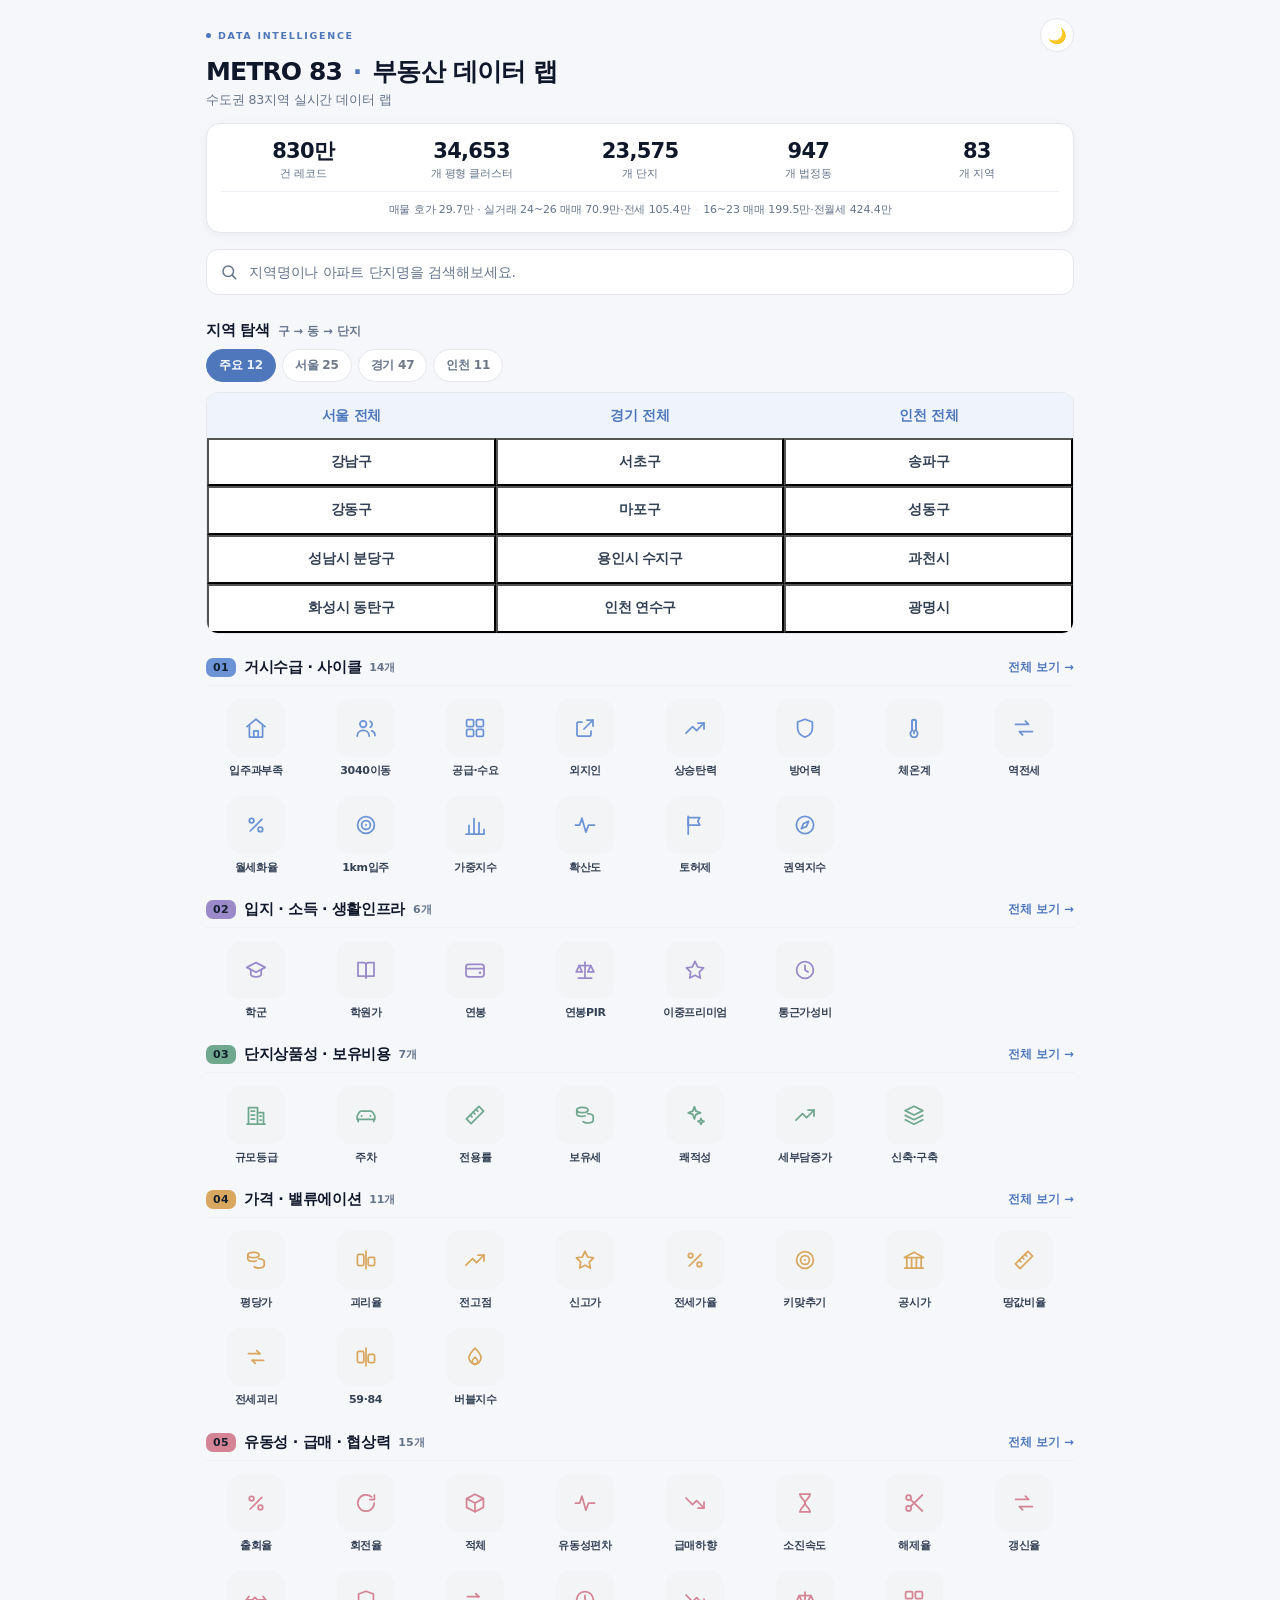
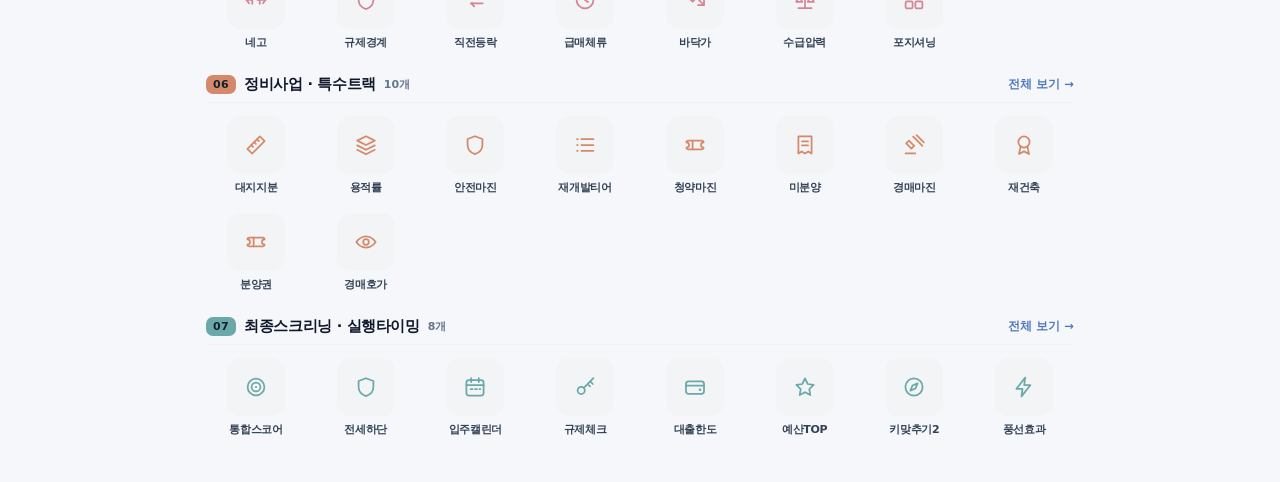
==== commit 65833b2f: "포털 세부 KPI 전월세 16~23 394.7만 → 424.4만(4,244,230건)" ====
--- a/index.html
+++ b/index.html
@@ -201,7 +201,7 @@
       <div class="k"><b>947</b><span>개 법정동</span></div>
       <div class="k"><b>83</b><span>개 지역</span></div>
     </div>
-    <div class="kpidet"><span class="d1">매물 호가 29.7만 · 실거래 24~26 매매 70.9만·전세 105.4만</span><span class="d2">16~23 매매 199.5만·전월세 394.7만</span></div>
+    <div class="kpidet"><span class="d1">매물 호가 29.7만 · 실거래 24~26 매매 70.9만·전세 105.4만</span><span class="d2">16~23 매매 199.5만·전월세 424.4만</span></div>
   </div>
 
   <div class="sbox">
@@ -224,7 +224,7 @@
 
 <script>
 const PD = {"regions":[{"n":"강남구","a":"서울"},{"n":"강동구","a":"서울"},{"n":"강북구","a":"서울"},{"n":"강서구","a":"서울"},{"n":"관악구","a":"서울"},{"n":"광진구","a":"서울"},{"n":"구로구","a":"서울"},{"n":"금천구","a":"서울"},{"n":"노원구","a":"서울"},{"n":"도봉구","a":"서울"},{"n":"동대문구","a":"서울"},{"n":"동작구","a":"서울"},{"n":"마포구","a":"서울"},{"n":"서대문구","a":"서울"},{"n":"서초구","a":"서울"},{"n":"성동구","a":"서울"},{"n":"성북구","a":"서울"},{"n":"송파구","a":"서울"},{"n":"양천구","a":"서울"},{"n":"영등포구","a":"서울"},{"n":"용산구","a":"서울"},{"n":"은평구","a":"서울"},{"n":"종로구","a":"서울"},{"n":"중구","a":"서울"},{"n":"중랑구","a":"서울"},{"n":"가평군","a":"경기"},{"n":"고양시 덕양구","a":"경기"},{"n":"고양시 일산동구","a":"경기"},{"n":"고양시 일산서구","a":"경기"},{"n":"과천시","a":"경기"},{"n":"광명시","a":"경기"},{"n":"광주시","a":"경기"},{"n":"구리시","a":"경기"},{"n":"군포시","a":"경기"},{"n":"김포시","a":"경기"},{"n":"남양주시","a":"경기"},{"n":"동두천시","a":"경기"},{"n":"부천시 소사구","a":"경기"},{"n":"부천시 오정구","a":"경기"},{"n":"부천시 원미구","a":"경기"},{"n":"성남시 분당구","a":"경기"},{"n":"성남시 수정구","a":"경기"},{"n":"성남시 중원구","a":"경기"},{"n":"수원시 권선구","a":"경기"},{"n":"수원시 영통구","a":"경기"},{"n":"수원시 장안구","a":"경기"},{"n":"수원시 팔달구","a":"경기"},{"n":"시흥시","a":"경기"},{"n":"안산시 단원구","a":"경기"},{"n":"안산시 상록구","a":"경기"},{"n":"안성시","a":"경기"},{"n":"안양시 동안구","a":"경기"},{"n":"안양시 만안구","a":"경기"},{"n":"양주시","a":"경기"},{"n":"양평군","a":"경기"},{"n":"여주시","a":"경기"},{"n":"연천군","a":"경기"},{"n":"오산시","a":"경기"},{"n":"용인시 기흥구","a":"경기"},{"n":"용인시 수지구","a":"경기"},{"n":"용인시 처인구","a":"경기"},{"n":"의왕시","a":"경기"},{"n":"의정부시","a":"경기"},{"n":"이천시","a":"경기"},{"n":"파주시","a":"경기"},{"n":"평택시","a":"경기"},{"n":"포천시","a":"경기"},{"n":"하남시","a":"경기"},{"n":"화성시 동탄구","a":"경기"},{"n":"화성시 만세구","a":"경기"},{"n":"화성시 병점구","a":"경기"},{"n":"화성시 효행구","a":"경기"},{"n":"인천 강화군","a":"인천"},{"n":"인천 검단구","a":"인천"},{"n":"인천 계양구","a":"인천"},{"n":"인천 남동구","a":"인천"},{"n":"인천 미추홀구","a":"인천"},{"n":"인천 부평구","a":"인천"},{"n":"인천 서해구","a":"인천"},{"n":"인천 연수구","a":"인천"},{"n":"인천 영종구","a":"인천"},{"n":"인천 옹진군","a":"인천"},{"n":"인천 제물포구","a":"인천"}],"dongs":{"25":["가평읍","상면","설악면","조종면","청평면"],"0":["개포동","논현동","대치동","도곡동","삼성동","세곡동","수서동","신사동","압구정동","역삼동","율현동","일원동","자곡동","청담동"],"1":["강일동","고덕동","길동","둔촌동","명일동","상일동","성내동","암사동","천호동"],"2":["미아동","번동","수유동","우이동"],"3":["가양동","공항동","내발산동","등촌동","마곡동","방화동","염창동","화곡동"],"26":["고양동","관산동","덕은동","도내동","동산동","삼송동","성사동","신원동","오금동","원흥동","주교동","지축동","토당동","행신동","향동동","화정동"],"27":["마두동","백석동","사리현동","성석동","식사동","장항동","정발산동","중산동","풍동"],"28":["가좌동","대화동","덕이동","일산동","주엽동","탄현동"],"29":["갈현동","별양동","부림동","원문동","주암동","중앙동"],"4":["남현동","봉천동","신림동"],"30":["광명동","소하동","일직동","철산동","하안동"],"31":["경안동","고산동","곤지암읍","능평동","도척면","매산동","목현동","문형동","삼동","송정동","신현동","쌍령동","양벌동","역동","장지동","초월읍","추자동","탄벌동","태전동","회덕동"],"5":["광장동","구의동","군자동","능동","자양동","중곡동","화양동"],"6":["가리봉동","개봉동","고척동","구로동","궁동","신도림동","오류동","온수동","천왕동","항동"],"32":["갈매동","교문동","수택동","아천동","인창동","토평동"],"33":["금정동","당동","당정동","대야미동","도마교동","부곡동","산본동"],"7":["가산동","독산동","시흥동"],"34":["감정동","걸포동","고촌읍","구래동","마산동","북변동","사우동","양촌읍","운양동","장기동","통진읍","풍무동","하성면"],"35":["금곡동","다산동","별내동","별내면","오남읍","와부읍","진건읍","진접읍","퇴계원읍","평내동","호평동","화도읍"],"8":["공릉동","상계동","월계동","중계동","하계동"],"9":["도봉동","방학동","쌍문동","창동"],"10":["답십리동","신설동","용두동","이문동","장안동","전농동","제기동","청량리동","회기동","휘경동"],"36":["광암동","동두천동","보산동","상패동","생연동","송내동","지행동"],"11":["노량진동","대방동","동작동","본동","사당동","상도1동","상도동","신대방동","흑석동"],"12":["공덕동","구수동","노고산동","대흥동","도화동","동교동","마포동","망원동","상수동","상암동","서교동","성산동","신공덕동","신수동","신정동","아현동","연남동","염리동","용강동","중동","창전동","토정동","하중동","합정동","현석동"],"37":["괴안동","범박동","소사본동","송내동","심곡본동","옥길동"],"38":["고강동","내동","삼정동","여월동","오정동","원종동","작동"],"39":["도당동","상동","소사동","심곡동","약대동","역곡동","원미동","중동","춘의동"],"13":["남가좌동","냉천동","대신동","대현동","미근동","북가좌동","북아현동","연희동","영천동","창천동","천연동","충정로2가","충정로3가","합동","현저동","홍은동","홍제동"],"14":["내곡동","반포동","방배동","서초동","신원동","양재동","우면동","잠원동"],"40":["구미동","금곡동","대장동","백현동","분당동","삼평동","서현동","수내동","야탑동","운중동","이매동","정자동","판교동"],"41":["고등동","단대동","복정동","수진동","시흥동","신촌동","신흥동","양지동","창곡동","태평동"],"42":["금광동","도촌동","상대원동","성남동","여수동","은행동","중앙동","하대원동"],"15":["금호동1가","금호동2가","금호동3가","금호동4가","도선동","마장동","사근동","상왕십리동","성수동1가","성수동2가","송정동","옥수동","용답동","응봉동","하왕십리동","행당동","홍익동"],"16":["길음동","돈암동","동선동1가","동선동3가","동선동4가","동선동5가","동소문동4가","동소문동5가","동소문동6가","동소문동7가","보문동1가","보문동2가","보문동3가","보문동4가","보문동6가","보문동7가","삼선동2가","삼선동3가","삼선동4가","삼선동5가","상월곡동","석관동","성북동","성북동1가","안암동1가","안암동3가","안암동4가","안암동5가","장위동","정릉동","종암동","하월곡동"],"17":["가락동","거여동","마천동","문정동","방이동","삼전동","석촌동","송파동","신천동","오금동","잠실동","장지동","풍납동"],"43":["고색동","곡반정동","구운동","권선동","금곡동","당수동","서둔동","세류동","오목천동","입북동","탑동","평동","호매실동"],"44":["망포동","매탄동","신동","영통동","원천동","원천동(광교)","이의동","이의동(광교)","하동","하동(광교)"],"45":["송죽동","연무동","영화동","율전동","이목동","정자동","조원동","천천동","파장동"],"46":["고등동","교동","매교동","매산로1가","매산로2가","매산로3가","우만동","인계동","지동","화서동"],"47":["거모동","광석동","군자동","논곡동","능곡동","대야동","도창동","매화동","목감동","미산동","배곧동","산현동","신천동","월곶동","은행동","장곡동","장현동","정왕동","조남동","죽율동","포동","하상동","하중동"],"48":["고잔동","선부동","신길동","와동","원곡동","원시동","초지동"],"49":["건건동","본오동","부곡동","사동","사사동","성포동","수암동","월피동","이동","일동","장상동","팔곡일동"],"50":["가사동","공도읍","금광면","금산동","금석동","낙원동","당왕동","대덕면","동본동","미양면","보개면","봉산동","석정동","숭인동","신건지동","신소현동","신흥동","아양동","옥산동","원곡면","인지동","일죽면","죽산면","중리동","창전동"],"51":["관양동","비산동","평촌동","호계동"],"52":["박달동","석수동","안양동"],"53":["고암동","고읍동","광사동","광적면","남면","남방동","덕계동","덕정동","만송동","백석읍","산북동","삼숭동","옥정동","장흥면","회정동"],"18":["목동","신월동","신정동"],"54":["강상면","개군면","양동면","양서면","양평읍","용문면"],"55":["가남읍","교동","멱곡동","상동","세종대왕면","연양동","오학동","월송동","점봉동","창동","천송동","하동","현암동","홍문동"],"56":["신서면","연천읍","전곡읍","청산면"],"19":["당산동","당산동1가","당산동2가","당산동3가","당산동4가","당산동5가","당산동6가","대림동","도림동","문래동2가","문래동3가","문래동4가","문래동5가","문래동6가","신길동","양평동1가","양평동2가","양평동3가","양평동4가","양평동5가","양평동6가","여의도동","영등포동","영등포동1가","영등포동2가","영등포동3가","영등포동4가","영등포동5가","영등포동7가","영등포동8가"],"57":["가수동","가장동","갈곶동","고현동","궐동","금암동","내삼미동","누읍동","벌음동","부산동","서동","세교동","수청동","양산동","오산동","외삼미동","원동","은계동","지곶동","청학동","청호동","탑동"],"20":["갈월동","도원동","동빙고동","동자동","문배동","보광동","산천동","서계동","서빙고동","신계동","신창동","용문동","용산동2가","용산동5가","원효로1가","원효로2가","원효로3가","원효로4가","이촌동","이태원동","주성동","청암동","청파동1가","청파동3가","한강로1가","한강로2가","한강로3가","한남동","효창동","후암동"],"58":["고매동","공세동","구갈동","농서동","동백동","마북동","보라동","보정동","상갈동","상하동","서천동","신갈동","언남동","영덕동","중동","지곡동","청덕동","하갈동"],"59":["동천동","상현동","성복동","신봉동","죽전동","풍덕천동"],"60":["고림동","김량장동","남동","남사읍","마평동","모현읍","백암면","삼가동","양지읍","역북동","운학동","원삼면","유방동","이동읍","포곡읍"],"21":["갈현동","구산동","녹번동","대조동","불광동","수색동","신사동","역촌동","응암동","증산동","진관동"],"61":["고천동","내손동","삼동","오전동","왕곡동","청계동","초평동","포일동","학의동"],"62":["가능동","고산동","금오동","낙양동","녹양동","민락동","산곡동","신곡동","용현동","의정부동","장암동","호원동"],"63":["갈산동","고담동","관고동","대월면","마장면","백사면","부발읍","사음동","송정동","신둔면","안흥동","장호원읍","중리동","증일동","증포동","창전동","호법면"],"72":["강화읍","길상면","선원면"],"73":["금곡동","당하동","대곡동","마전동","백석동","불로동","오류동","왕길동","원당동"],"74":["계산동","귤현동","동양동","박촌동","방축동","병방동","서운동","오류동","용종동","이화동","임학동","작전동","장기동","효성동"],"75":["간석동","구월동","남촌동","논현동","도림동","만수동","서창동","장수동"],"76":["관교동","도화동","문학동","숭의동","용현동","주안동","학익동"],"77":["갈산동","구산동","부개동","부평동","산곡동","삼산동","십정동","일신동","청천동"],"78":["가정동","가좌동","검암동","경서동","공촌동","석남동","신현동","심곡동","연희동","청라동"],"79":["동춘동","선학동","송도동","연수동","옥련동","청학동"],"80":["운남동","운북동","운서동","중산동"],"81":["영흥면"],"82":["관동3가","내동","답동","도원동","만석동","북성동1가","북성동2가","북성동3가","사동","송림동","송월동1가","송월동2가","송학동2가","송현동","신생동","신흥동1가","신흥동2가","신흥동3가","인현동","전동","항동7가","화수동"],"22":["견지동","경운동","교북동","구기동","낙원동","내수동","누상동","당주동","동숭동","명륜1가","명륜2가","명륜3가","무악동","부암동","사직동","수송동","숭인동","신교동","신문로1가","신문로2가","신영동","연건동","연지동","옥인동","이화동","익선동","인의동","창신동","청운동","충신동","통인동","평동","평창동","필운동","행촌동","혜화동","홍파동","효제동"],"23":["광희동1가","남대문로5가","남산동2가","남창동","만리동1가","만리동2가","묵정동","산림동","순화동","신당동","예장동","오장동","을지로5가","인현동2가","입정동","장충동1가","장충동2가","정동","주교동","중림동","충무로4가","충무로5가","필동1가","필동3가","황학동","회현동1가","회현동2가","흥인동"],"24":["망우동","면목동","묵동","상봉동","신내동","중화동"],"64":["검산동","광탄면","금릉동","금촌동","다율동","당하동","동패동","목동동","문발동","문산읍","법원읍","서패동","신촌동","아동동","야당동","야동동","와동동","적성면","조리읍","탄현면","파주읍"],"65":["가재동","고덕동","고덕면","군문동","독곡동","동삭동","비전동","서정동","세교동","소사동","신장동","안중읍","오성면","용이동","이충동","장당동","장안동","죽백동","지산동","지제동","진위면","청북읍","칠괴동","칠원동","통복동","팽성읍","평택동","포승읍","합정동","현덕면"],"66":["가산면","관인면","군내면","선단동","소흘읍","신북면","신읍동","어룡동","영북면","영중면","일동면"],"67":["감이동","감일동","덕풍동","망월동","선동","신장동","창우동","풍산동","학암동","학암동(위례)"],"68":["능동","목동","반송동","산척동","석우동","송동","신동","여울동","영천동","장지동","청계동"],"69":["남양읍","마도면","새솔동","송산면","우정읍","장안면","팔탄면","향남읍"],"70":["기산동","능동","반월동","반정동","병점동","송산동","안녕동","진안동"],"71":["기안동","매송면","봉담읍","비봉면","정남면"]},"cx":{"15:8":[["현대",217],["트리마제",688],["성수대우2차",283],["한양현대",168],["아크로서울포레스트(주상복합)",280],["청호서울숲뜨레피움",28],["YG포레스트(주상복합)",18],["서울숲아이파크리버포레1차",825],["에스포레",25],["우성",55],["서울숲해오름",49],["갤러리아포레(주상복합)",230],["강변건영",580],["서울숲대림",372],["성수동아그린",331],["동아",390],["뚝섬현대",99],["쌍용",777],["성수우방",92],["한진타운",378],["성수현대그린",219],["성수동양",142],["중앙하이츠빌",256],["성수금호베스트빌3차",159]],"3:3":[["등촌주공10단지",566],["삼우지엔씨",18],["우성",244],["한사랑삼성2차",339],["등촌마을서광",430],["태진아름",221],["등촌3차보람쉬움",65],["예지펠리스",16],["태영",186],["청솔펠리체",25],["해태골든팰리스(주상복합)",19],["등촌보람6차",35],["천우네오젠(645-14)",18],["등촌주공2단지",505],["서울시니어스강서타워(주상복합)",101],["나성",65],["씨엘하임(도시형)",28],["풍성애뜨란",29],["등촌주공3단지",1016],["한울팰리스(주상복합)",29],["그린임광",168],["지엠벨리(주상복합)",48],["가양역두산위브",220],["등촌파밀리에더클래식",120],["한울H밸리움2차(도시형)",16],["등촌주공5단지",1045],["등촌역삼익퀸즈포디엄(도시형)",104],["마곡루나플라체(도시형)",144],["라움팰리스",16],["등촌보람쉬움5차(더하임)",45],["등촌아이파크",1653],["동양하우징(도시형)",78],["등촌주공8단지",445],["더자하",16],["미가채(도시형)",13],["메종드NK(도시형)",17],["그레이스힐(주상복합)",182],["미주진로",488],["더프라임(도시형)",29],["디앤써밋모이다(도시형)",26],["등촌엠타운(도시형)",31],["두보하이츠",213],["등촌지와인",136],["소미골드타운(도시형)",15],["등촌역아트포레(도시형)",18],["힐스테이트등촌역",543],["등촌센트럴르씨엘",73],["등마루",12],["서울시니어스가양타워(실버주택,주상복합)",188],["등촌코오롱",191],["등촌현대2차",89],["등촌월드메르디앙",145],["코오롱오투빌2차",105],["e-편한대림",222],["등촌대림",680],["등촌동성",457],["라인",317],["부영",712],["한사랑삼성1차",244],["대동황토방1차",241],["대동황토방2차",196],["코오롱하늘채",200],["삼형그레이스빌",87],["등촌보람2차",101],["등촌신원",68],["신세계",19],["두보",64],["등촌성원",16],["심미에셈빌",47]],"5:4":[["자양한양(재건축)",444],["현대강변",208],["자양2차현대",235],["자양현대3차",439],["그린",33],["경남아너스빌",150],["구의현대하이엘(주상복합)",98],["유림",10],["래미안프리미어팰리스(주상복합)",264],["큐브스테이트(도시형)",20],["테라팰리스건대2차",68],["자양호반써밋(주상복합)",305],["현대6차",178],["대종리버빌",19],["결(도시형)",14],["자양명진센트라임(도시형)",27],["더샵스타시티(주상복합)",1177],["롯데캐슬리버파크시그니처",878],["이튼타워리버1차(주상복합)",146],["자양하늘채베르",165],["광진트라팰리스(주상복합)",204],["자양삼성",10],["구의현대홈시티(주상복합)",102],["롯데캐슬이스트폴",1063],["이튼타워리버2차(주상복합)",131],["자양힐",64],["광진한화꿈에그린",116],["이튼타워리버3차(주상복합)",260],["태천해오름(주상복합)",18],["한강로얄",19],["광진하나플러스",43],["광진하우스토리한강",82],["이튼타워리버5차",279],["경남",232],["자양현대(645-5)",182],["한강현대",204],["신호빌라트",14],["금강KCC",69],["대원리버빌",40],["우방리버파크",214],["한솔리베르",185],["자양10차현대홈타운",245],["자양7차현대홈타운",252],["자양8차현대홈타운",257],["자양9차현대홈타운",119],["현대빌라트",18],["한강극동",158],["한강성원",140],["한강우성",355],["대동",314],["진넥스빌",19],["로얄동아",322],["우성1차",656],["자양5차현대",270],["삼성",375],["우성2차",405],["자양우성3차",464],["자양우성4차",66],["자양우성5차",80],["우성6차",96],["우성7차",625],["한라",329]],"0:13":[["건영",240],["상지리츠빌6차",19],["한신오페라하우스",63],["청담래미안로이뷰",177],["청담범신칼릭스빌2차",18],["골든아트빌(주상복합)",19],["빌폴라리스",19],["상지카일룸",17],["상지리츠빌5차",52],["청담파라곤Ⅱ 1단지",18],["청담파라곤Ⅱ 2단지",17],["마크힐스1,2단지",38],["상지리츠빌4차",38],["청담상지리츠빌3차",24],["대우로얄카운티II",13],["연세리버테라스",19],["연세힐하우스I",18],["청담대우유로카운티",196],["상지리츠빌10차",17],["연세리버빌3차",19],["상지리츠빌카일룸3차",19],["청담신원아침도시마인(도시형)",89],["연세힐하우스II",6],["강변상지리츠빌",12],["하우스에딘브로우",16],["청담대우로얄카운티Ⅰ",17],["청담우방",100],["청담파크빌",10],["청담아이파크",108],["청담자이",708],["연세2차",13],["청담아르지움(도시형)",29],["현대1차",96],["현대2차",214],["청담스위트(도시형)",124],["청담CJ빌리지",11],["동궁빌리지",16],["청담포레",11],["청담린든그로브",114],["청담마크노빌",12],["청담신동아빌라트",18],["청담갤러리파크",6],["더리버스청담(주상복합)",12],["라테라스청담(도시형)",88],["청담영풍마드레빌",49],["더헤리움(B동)",8],["더헤리움(A동,도시형)",10],["청담스테이",16],["T.S.",8],["효성청담101",35],["청담어퍼하우스",18],["헤스티아",4],["에테르노청담(주상복합)",29],["뉴현대리버빌",15],["에비뉴나인티(도시형)",28],["PH129",29],["효성청담101 2차",28],["청담클래스(도시형)",16],["대우로얄카운티V",12],["청담대우멤버스카운티Ⅲ",19],["삼호",45],["LG",11],["청담힐",30],["청담대우멤버스카운티V",19],["현대(43-1)",19],["프레힐청담",16],["청담e-편한세상2차",142],["청담동양파라곤",92],["루시아청담546더리버",15],["청담르엘",1261],["레이어청담(도시형)",28],["워너청담",16],["청담e-편한세상2차(204동)",41],["한신오페라하우스2차",42],["청담대우멤버스카운티VI",19],["청담대우멤버스카운티9차",10],["청담대우멤버스카운티11차",18],["청담대우멤버스카운티XII",16],["청담휴먼스타빌",191],["청담e-편한세상3차",49],["청담e-편한세상2차(205동)",41],["상지리츠빌카일룸2차",15],["청담e-편한세상4차",94],["청담범신칼릭스빌",18],["청담그랑빌(주상복합)",19],["씨티2차",37],["구산",37],["청담삼성1차",158],["청담삼성3차",217],["목화",19],["청담e-편한세상1차",271],["진흥",375],["신동아",106],["삼성청담공원",391],["삼환",184],["청담현대3차",317]],"79:3":[["승기마을",1370],["연수프라자(도시형)",78],["이레하이니스(주상복합)",48],["경남",620],["대동",768],["대림",640],["대우1",390],["동남",420],["문남마을",400],["연수2시영",1200],["영남",622],["우성1",1088],["우성2",2044],["우주",230],["유천",788],["인향",220],["연수주공2차",960],["주공3",1170],["태산",420],["풍림1",769],["효정",312],["연수푸르지오1단지",117],["연수푸르지오2단지",110],["연수푸르지오3단지",102],["태경",220],["성일",414],["세경",567],["대명",108]],"14:3":[["아이파크빌",66],["예림",16],["서초교대e편한세상",435],["서초e-편한세상1차",154],["서초동아",12],["서초상지리츠빌3차",18],["서초상지리츠빌4차",17],["서초상지리츠빌5차",12],["서초롯데캐슬메디치(주상복합)",50],["서초상지리츠빌7차",14],["서초대림빌라트",18],["현대빌리지",13],["햄튼코트",19],["서초대우로얄카운티",10],["서초트레져",14],["벽산서초블루밍",19],["서초한양수자인",24],["한라비발디스튜디오193(도시형)",149],["서초코아",15],["서초롯데캐슬프레지던트",280],["서초삼원그린빌",12],["강남역푸르지오시티(도시형)",137],["보미리즌빌",10],["서초중흥S-클래스(도시형)",91],["로얄하이츠",12],["블루힐65(도시형)",10],["서초대우(엘로즈카운티)",73],["서초푸르지오써밋",907],["마제스타시티힐스테이트서리풀(주거복합)",116],["강남아르젠(도시형)",27],["서초자연인",29],["칼리아빌",10],["래미안서초에스티지",421],["동아(도시형)",62],["월드메르디앙(1634-9)",37],["더샵오데움(104동)",10],["래미안서초에스티지S",593],["서리풀월드메르디앙레브",40],["서초자연인(도시형)",29],["서초프레스티지",28],["서초풍림아이원",36],["서초로얄",40],["끄레메빌",14],["래미안서초유니빌(주상복합)",440],["서초드림하이츠",10],["더샵오데움(105동)",4],["서초e-편한세상2차",159],["서초한빛삼성",264],["서초웰하우스",12],["서초블레스",16],["샹보르",19],["우정에쉐르",77],["롯데캐슬클래식",990],["서초센트럴아이파크",318],["그린빌라트(주상복합)",19],["서초아트갤러리(도시형)",20],["밀라텔쉐르빌(엠쉐르빌,주상복합)",125],["더샵서초(주상복합)",329],["서초트라팰리스(주상복합)",257],["서초이오빌(주상복합)",462],["스위트서초(도시형)",20],["래미안리더스원",1317],["와이에이치빌리지(도시형)",20],["현대ESA2(주상복합)",174],["루컴즈힐서리풀",28],["서초그랑자이",1446],["서초노블레스(1362-10,주상복합)",50],["대성유니드",83],["DK밸리뷰시티",81],["서초지에스타워(주상복합)",54],["두원에코타운(도시형)",26],["서초래미안",1129],["디아레나서초(주상복합)",90],["서초블리스",23],["장미",18],["서초대우아이빌(주상복합)",215],["비버리캐슬",42],["더아크리움",16],["경남아너스빌(1608-28)",32],["서초에지앙",19],["서초롯데캐슬리버티",132],["신원아침도시",40],["서초예성그린",36],["서초자이르네",67],["더미켈란",67],["DK밸리뷰서초2차(도시형)",105],["서초레몬(주상복합)",24],["서초프라임헤센",55],["두산위브트레지움",98],["더샵오데움(101,102동)",95],["서초현대홈타운",68],["서초e-편한세상5차",161],["서초e-편한세상3차",77],["브라운스톤서초(주상복합)",42],["스타시드(도시형)",8],["서초파라곤(주상복합)",60],["월드메르디앙오페라하우스",47],["강남태영데시앙루브(주상복합)",50],["경남아너스빌(1455-9)",55],["갤러리하우스",15],["서초타워씨티빌(선경)",19],["서초아트래디앙",24],["더프레임서초(도시형)",86],["서초극동스타클래스 I",90],["서초아크빌",31],["월드빌라트",19],["장복엘리트타운",18],["현대서초빌라트(1495-1)",19],["현대서초빌라트(1497-18)",11],["서초대우디오빌프라임(주상복합)",112],["서초두산위브2",47],["삼환바우스(주상복합)",40],["서초쌍용플래티넘(주상복합)",109],["한승미메이드",18],["서초동일하이빌(주상복합)",54],["서초신원아침도시2차",88],["서초자이",184],["서린",18],["서초래미안4차",56],["서초래미안5차",54],["서초래미안7차",79],["PH1603(도시형)",124],["서초타운트라팰리스(주상복합)",48],["서초두산위브(주상복합)",78],["서초현대타워(주상복합)",38],["서초나산스위트(주상복합)",24],["서초동아타워(주상복합)",64],["서초대성유니드",19],["서초래미안3차",31],["서초캐슬",19],["엘리제",10],["서초벽산블루밍",60],["JC라디앙",14],["서초오로라",18],["서초우방유쉘",49],["서초지웰",60],["서초극동스타클래스2",60],["TS프리우스",18],["서초SK뷰",47],["수광빌라트",12],["서초엔-스위트1차",36],["트라움하우스5차",18],["트라움하우스3차",19],["월드메르디앙(1549-3)",44],["서초",18],["서초상지리츠빌8차",18],["서초상지리츠빌10차",19],["래미안서초스위트",392],["새티스(1435-2)",18],["서초한일유앤아이(주상복합)",60],["서초아트자이(주상복합)",164],["서초롯데캐슬84",84],["삼성서초가든스위트",141],["서초현대",299],["서초현대4차",160],["아크로비스타(주상복합)",757],["동원베네스트",126],["서초삼성래미안",299],["서초한신",194],["현대슈퍼빌(주상복합)",645],["현대ESA(주상복합)",122],["두진한아름",42],["초원현대",48],["서초한신리빙타워(주상복합)",103],["서초녹원",35],["삼풍",2390],["우성5차",408],["유원서초",590],["진흥",615],["서초한일",86],["서초아이파크",115],["롯데캐슬SPA",58],["현대",413],["서초금호어울림",84],["서초동아빌라트1타운",19],["서초동아빌라트2타운(주상복합)",19],["서초리시온(주상복합)",293],["서초태동스위트",17],["서초현대3차",96],["삼성쉐르빌II(주상복합)",365],["롯데캐슬주피터",110],["현대성우(주상복합)",138],["풍림아이원플러스(주상복합)",200]],"59:4":[["내대지마을푸르지오",142],["도담마을휴먼빌",260],["죽전역월드메르디앙(주상복합)",104],["꽃메마을아이파크",374],["롯데빌리지",36],["현대빌라트",35],["진우8차엘리시온",19],["도담마을우미이노스빌",418],["도담마을한양수자인",332],["벽산블루밍",19],["용인죽전효성해링턴플레이스(주상복합)",113],["인현마을현대홈타운1단지",162],["죽전역솔하임(도시형)",234],["죽전리베니움(도시형)",87],["성현마을우미이노스빌",538],["새터마을모아미래도",252],["e편한세상죽전프리미어포레",430],["더프라임(도시형)",24],["새터마을푸르지오(7BL)",79],["도담마을푸르지오",111],["현인마을e-편한세상2차",206],["현인마을e-편한세상3차",239],["내대지마을광명샤인빌",91],["지오빌리지",19],["도담마을죽전파크빌",561],["동성1차",684],["내대지마을우미이노스빌6차",59],["새터마을우미이노스빌(101동)",56],["벽산타운1단지",612],["성현마을광명샤인빌",192],["용인수지벽산타운2단지",684],["벽산타운3단지",425],["벽산타운4단지",465],["인현마을현대홈타운2단지",194],["죽전퍼스트하임",480],["도담마을아이파크",360],["도담마을7단지뜨리에체",430],["현대1차",702],["내대지마을정석베르데파크",37],["현대홈타운",108],["현대시티빌",18],["창죽마을월드메르디앙",47],["한솔노블빌리지",275],["도담마을롯데캐슬",231],["대지마을현대홈타운2차",346],["대지마을중앙하이츠빌",271],["더리버하임",336],["대주한신",311],["용인죽전동부센트레빌",536],["현암마을동성2차",838],["죽전아이뷰",432],["죽전GS자이",109],["꽃메마을한라신영프로방스",388],["성현마을반도유보라",637],["내대지마을진흥더블파크",160],["내대지마을건영캐스빌",1254],["꽃메마을극동스타클래스",196],["꽃메마을한라프로방스ll",195],["도담마을현대홈타운4차1단지",351],["새터마을죽전힐스테이트",1998],["대지마을3차2단지현대홈타운",537],["꽃메마을현대홈타운4차2단지",254],["꽃메마을현대홈타운4차3단지",770],["꽃메마을현대홈타운4차4단지",342],["내대지마을죽전e-편한세상",141],["현암마을대우넷씨빌",119],["창죽마을벽산첼시빌",179],["내대지마을힐스테이트",120]],"38:5":[["삼신(361-6)",80],["성진리치빌",40],["르네상스1차",18],["롯데",60],["욱일8차",60],["문화2차",60],["원종동금호어울림",404],["방배",34],["대풍푸른들",68],["해오름(344-30)",19],["건우",30],["방배(383-7)",40],["영화",228],["문화목화",60],["대성",25],["성도",90],["유림",85],["동진1",250],["동진2",70],["수정",75],["중앙",80],["성지",70],["영안(273-1)",70],["경인",90],["대성B",19],["상우",45],["이스트힐",24],["욱일7차",95],["현대(211-1)",80],["유호나동",55],["공간블리체A동",20],["프로방스타운",15],["대도",70],["온새미로",18],["동화",60],["아이원팰리스2",20],["한울팰리스",32],["현대(362-4)",40],["풍성애뜨란",11],["태양",70],["용주그린힐타운",18],["해주2차",119],["블리체",21],["아이원팰리스",11],["계남랑데뷰",60],["한울",56],["주왕노빌리움",36],["제이디스카이빌",18],["해강타운1차",29],["엘리트",28],["삼덕",110],["길성그랑프리텔",155],["보강쉐르빌",17],["세창짜임",270],["해윰",47],["이스트힐탑",22],["이스트힐뷰",21],["엘리하임",25],["원종승윤노블리안",136],["주영캐슬",29],["오성파크빌",14],["SG하이온(도시형)",12],["삼신12",165],["JK리안",29],["브라운스톤원종",137],["채움",29],["정현위브로",29],["태영스카이",50],["대원블루힐",18],["삼성캐슬",28],["원종아이원시티",132],["원종파르크",54],["누리애펠리체",22],["JH라피네",29],["원종센트레빌",44],["더원루미에르",110],["스타파크시티",22],["해모로아스트라아파트",168],["해강로디안",63],["삼화아르떼뷰",50],["엘리시아",60],["써미트",40],["삼성다빈치",29],["한솔",35],["원종e편한세상",158],["다온스카이뷰",29],["해오름",18],["서림(A,B동)",110],["해강로디안아파트201동",19],["원종타운(도시형)",15],["원종역월드메르디앙포레",164],["동제이지안",49],["협성",60],["르네상스타워",18],["동문1차",280],["동문2차",70],["은성",115],["동문5차",216],["동제이지안2차",61],["원종주공",490],["해주",118],["효자",130],["다우로얄팰리스",23],["은성2차",90],["성옥",60],["부촌5차가동",40],["미성",296],["문화1차",50]],"58:6":[["한보라마을1단지한양수자인",136],["용인보라우남퍼스트빌리젠트",12],["용인보라효성해링턴플레이스",970],["풍산에코빌(도시형)",30],["한보라에듀포레",446],["한보라마을화성파크",311],["삼성래미안",370],["기흥삼정선비마을",299],["한보라더힐",762],["한보라마을2단지일성트루엘",88],["쌍용스윗닷홈1",1596],["신창미션힐",926],["보라마을현대모닝사이드",771],["현대모닝사이드",1112]],"78:9":[["청라동양엔파트",564],["청라한화꿈에그린",1172],["청라웰카운티1차",692],["호반베르디움앤영무예다음",1051],["청라반도유보라2.0",754],["대우푸르지오",751],["청라골드클래스",192],["청라린스트라우스",590],["청라더샵레이크파크",766],["청라힐스테이트커낼뷰",244],["청라힐스테이트",224],["청라휴먼시아",1767],["청라골드클래스커낼웨이",269],["청라파크자이더테라스(1블럭)",270],["청라제일풍경채2차에듀앤파크",1581],["청라센트럴에일린의뜰",1163],["청라모아미래도",418],["청라국제업무단지센텀대광로제비앙",674],["청라국제금융단지한양수자인레이크블루",1534],["청라호수공원한신더휴",898],["인천청라시티프라디움",270],["청라호반써밋",210],["청라푸르지오라피아노1단지",227],["청라푸르지오라피아노2단지",127],["청라 엑슬루타워",616],["청라메이루즈 커낼파크뷰",263],["서해그랑블",336],["청라웰카운티 2차",464],["청라한양수자인",566],["호반베르디움",620],["힐데스하임",1284],["청라자이",884],["청라지구중흥S-CLASS2단지",174],["청라지구중흥S-CLASS1단지",476],["호반베르디움(116-6)",745],["청라29블럭호반베르디움",2134],["한일베라체",257],["청라롯데캐슬",828],["청라SKVIEW",879],["청라한라비발디",992],["청라디이스트",734],["청라제일풍경채",1071],["청라우미린",200],["NPART",256],["청라반도유보라",174],["청라하우스토리커낼뷰",260]],"73:1":[["금호어울림1차",341],["원당풍림아이원",1739],["검단힐스테이트4차",588],["검단힐스테이트5차",412],["검단힐스테이트6차",454],["동인스카이빌",112],["신안실크벨리",936],["당하KCC스위첸",1015],["검단SKVIEW",530],["경원하이뷰",44],["당하푸르지오",719],["원당동문굿모닝힐",434],["엠디타운",48],["검단신도시유승한내들에듀파크",938],["검단신도시한신더휴캐널파크(THEHUECANALPARK)",936],["검단신도시디에트르더펠리체",1279],["검단신도시모아미래도엘리트파크",658],["호반써밋프라임뷰",719],["검단신안인스빌어반퍼스트",1073],["파라곤센트럴파크",1122],["디자인타운빌(도시형)",64],["검단신도시대성베르힐라프리미어",745],["예미지더시그너스",1172],["우미린파크뷰1단지",370],["우미린파크뷰2단지",810],["아라역금강펜테리움더시글로1차",447],["e편한세상검단어반센트로",822],["아라역금강펜테리움더시글로2차",483],["서연빌리지(도시형)",48],["대주파크빌",276],["보미골드리즌빌",216],["태평",528],["탑스빌(영남,신대진,성웅)아파트",1368],["당하풍림아이원1차",442]],"45:5":[["정자희성연인2차",84],["정자타운(주상복합)",12],["수원SK스카이뷰",3498],["대월마을8단지대림진흥",534],["효성",54],["화서역위너스파크",583],["대성",40],["보은",81],["경원",48],["화서역파크푸르지오(주상복합)",2355],["건우까사미(주상복합)",56],["예은퍼스트타워(주상복합)",18],["비바체하임(주상복합)",72],["동산",12],["화서역푸르지오브리시엘(주상복합)",665],["꽃뫼노을마을한마루",291],["익주",19],["북수원자이렉스비아",2607],["동신2차",1992],["동신3차",330],["수원정자금강에스쁘아",164],["백설마을5단지삼환나우빌",772],["남서울그린맨션",282],["동신1차",1548],["기산",134],["노블레스",42],["경남아너스빌",422],["정자벽산블루밍",481],["정자KTe-편한세상",288],["신부눈이부신뷰",98],["희성연인",59],["가림(주상복합)",56],["동남타운",126],["화서역더센트럴",576],["삼성미도",251],["송학",138],["신미주",189],["꽃뫼노을마을신안",358],["정자신호",173],["연꽃마을풍림",792],["백설마을5단지효성",262],["백설에듀빌",348],["청솔마을한라",845],["청솔마을6단지SK한화",520],["북수원리버파크",805],["화서역파크뷰",530],["화서역현대벽산",792],["벽산그랜드코아(주상복합)",76],["화서역우방센트럴파크",1335],["꽃뫼노을마을장안",188],["꽃뫼노을마을대동",292],["백설마을5단지현대.코오롱",692],["연꽃마을벽산",392],["두견마을3단지벽산3차",389],["현대",227]],"6:7":[["리치안풍산",53],["온수빌리브(주상복합)",10],["두양그린",38],["다청림시티(도시형)",48],["대흥",244],["성원",251],["동진",246],["온수힐스테이트",999]],"35:0":[["금강아파트",244],["거환",42],["한양",45],["세림",48],["금곡GS",260],["예농-1",16],["성환",5],["진덕",16],["미라보",184],["금곡역디에브스",96],["명지해드는터",171],["금성훼밀리",90],["인정프린스",240],["광일",112],["신우",135],["은성",276],["효창",150],["금곡역한신더휴",406],["강남맨션",46],["신도브래뉴",182],["신성푸른솔",696],["신대림",20],["서울",365]],"15:9":[["대명루첸",114],["E-아름다운세상",52],["서울숲금강아미움",130],["성수대우1차(주상복합)",108],["한강한신",202],["르하임성수(도시형)",29],["강변청구(102동)",47],["성수두산위브",157],["서울숲힐스테이트",445],["성수우성2차",52],["성수우방2차",221],["신성노바빌",146],["강변금호타운",108],["강변임광",141],["강변현대",123],["금호2차",141],["청구강변(101동)",246],["성수아이파크",656],["성수롯데캐슬파크",604]],"64:14":[["한빛마을3단지아이파크",1096],["한빛마을5단지캐슬앤칸타빌",2190],["한빛마을9단지롯데캐슬1차",1076],["한빛마을4단지롯데캐슬Ⅱ",1169],["자연에가",102],["한빛마을7단지(한신휴플러스)",1352],["삼성캐슬",90],["성우뜰안에",106],["한빛마을1단지한라비발디",937],["한빛마을8단지아모리움",1062],["한빛마을2단지휴먼빌",1123]],"31:19":[["대주파크빌",296],["벽산블루밍",282]],"3:5":[["방화동일스위트2차",60],["마곡서광2차",154],["월드메르디앙(879)",158],["한오",60],["신안네트빌2단지",57],["마곡한숲대림",206],["월드메르디앙(878)",100],["마곡서광",284],["삼도",18],["마곡우림1차",79],["삼성꽃마을",206],["에어팰리스(도시형)",126],["지니스힐",19],["경동팰리스힐(도시형)",60],["방화메이빌",90],["신라힐",14],["신세계",36],["신마곡벽산블루밍",298],["마곡센트레빌",143],["방화우림필유3차",187],["보람쉬움",97],["라테라스",20],["마곡누리(도시형)",28],["마곡우촌",75],["힐스테이트신방화역(민간임대)",96],["남성아트빌(도시형)",33],["다우하임더프라임",29],["방화개화",462],["삼정그린코아(주상복합)",87],["통일2차",28],["해강프리미아(도시형)",29],["장미(도시개발1단지)",387],["도시개발2단지",2547],["방화5단지",1372],["동성",686],["신성",54],["개화산경남아너스빌",91],["방화태승훼미리2차",71],["방화4단지",680],["신동아",224],["강서센트레빌3차",147],["방화진로",160],["방화3단지청솔",488],["성옥",36],["형제",96],["한미",220],["마곡현대1차",337],["방화동부센트레빌2차",407],["신안네트빌1단지",228],["방화e-편한세상",279],["마곡중앙하이츠",930],["청성넥스빌",49],["치현마을동일스위트리버1차",213],["개화산동부센트레빌",205],["길성그랑프리텔",98],["홍익",65],["마곡한진해모로",354]],"64:10":[["율곡1차",63],["동원주택",110],["율곡2차",180],["율곡3차",180]],"73:3":[["검단힐스테이트2차",309],["이지미래지향",128],["이지2차미래지향아파트1단지",79],["이지2차미래지향2단지",78],["현대",417],["당하2차풍림아이원",400],["당하3차풍림아이원",579],["마전1차풍림아이원아파트",286],["창우아이빌(1018-2,도시형)",57],["장미",260],["대원레스피아1차",423],["대원레스피아2차",311],["검단2차우방아이유쉘",380],["은혜",96],["검단금호어울림",236],["서경프라임(도시형)",21],["인천마전대주파크빌",346],["마전2차풍림아이원",109],["클라우스(도시형)",48],["타워팰리스(988-8,도시형)",20],["강선하이베라스",6],["검단양우내안애퍼스트힐",545],["힐스타운(도시형)",24],["검단e편한세상에코비스타",732],["검단스타힐스가현숲",709],["검단2차풍림아이원",174],["마전3차풍림아이원",309],["검단힐스테이트",465],["검단아이파크",573],["검단1차대주피오레",917],["검단우림필유",429],["마전4차풍림아이원",216],["이지프라자",89],["목화",300],["서해",464],["유호B단지(B1,B2동)",95],["한일",252],["마전금호어울림",163],["검단2차아이파크",409],["영진",299],["동남",111],["동아",1351],["하나",477],["영남탑스빌",1042]],"1:8":[["천호롯데",114],["삼익",150],["sm이로빌",19],["유원",174],["천호태영",649],["광남벨라스643V(A)",19],["형인허브빌",42],["썬팰리스",29],["지원G델타",12],["강동역신동아파밀리에(주상복합)",230],["하이브(도시형)",66],["대명에버빌",18],["래미안강동팰리스(주상복합)",999],["다성이즈빌(50-11)",18],["다성이즈빌(169-9,도시형)",20],["다성시티(358-4)",49],["더존예가(167-120,도시형)",20],["주성아파텔(도시형)",20],["다성이즈빌(167-153,도시형)",20],["다성이즈빌(320)",96],["천호네스빌(주상복합)",42],["엘림스퀘어II(도시형)",143],["엘림스퀘어1(도시형)",34],["다성이즈빌(167-17,도시형)",20],["드림하우스(주상복합)",24],["다성이즈빌(163-5,도시형)",20],["다성이즈빌(167-102,도시형)",20],["예건네스빌(도시형)",20],["중앙하이츠",226],["성우스타팰리스(169-12,주상복합)",20],["집앤사스윗사이드(도시형)",76],["다성이즈빌(169-6,도시형)",20],["다성이즈빌(166-59,도시형)",20],["S.I팰리스(163-15,주상복합)",21],["태천(35-12)",19],["현대",156],["미사아름채(주상복합)",1],["미사아름채(도시형)",130],["한신",224],["베스트빌",18],["집앤사더블린(도시형)",20],["신주(313)",10],["힐데스하임천호",188],["신동양빛여울",33],["다성이즈빌(도시형)",25],["강동중흥S-클래스(주상복합)",999],["아스하임9차(도시형)",149],["진넥스빌Ⅲ(주상복합)",39],["천호우림루미아트2차",70],["우정에쉐르(주상복합)",68],["강동역두산위브센티움(주상복합)",140],["두산위브센티움(주상복합)",156],["대우한강베네시티(주상복합)",204],["해인하우스(주상복합)",16],["로뎀",18],["미소가",20],["강동리버스시티(도시형)",60],["더샵강동센트럴시티",670],["e편한세상강동프레스티지원",535],["암사브라운스톤",125],["비오르(주상복합)",53],["다성씨티(53-9)",31],["강동상떼빌(주상복합)",110],["광남벨라스2차",38],["이연아마빌레",19],["천호e-편한세상",150],["강변그대가리버뷰",225],["강동이루미",74],["용명브릿지",44],["보람",25],["강변그대가갤럭시",134],["다성이즈빌(55-25)",49],["엘크루(주상복합)",47],["대명사이버",100],["성원",122],["우정",85],["현대코아(천호아이파크,주상복합)",185],["동아하이빌",526],["태천해오름",49],["금성타운",19],["천호이연아마빌레",40],["천호우성",479],["제일",62],["천호삼성",643],["금호",232]],"74:3":[["계양2차하우스토리",182],["계양1차하우스토리",257],["계양한양수자인",376],["한화꿈에그린",670],["풍림",207]],"19:22":[["순영웰라이빌",136],["동도하이츠",18],["두산위브",271],["그린힐(도시형)",29],["라르파크(도시형)",145],["영등포푸르지오",2462],["영일",90]],"71:2":[["봉담베스트빌",408],["봉담휴먼빌",540],["한신",617],["봉담신동아파밀리에",699],["우방아이유쉘1단지",488],["봉담센트럴푸르지오",1265],["우방아이유쉘2단지",351],["봉담한신더휴에듀파크",1140],["신일우남클래식타운",660],["이편한세상신봉담",898],["유화빌라트",19],["중흥에스클래스더퍼스트",784],["에듀시티파라곤",600],["신명",488],["중흥에스클래스더센트럴",824],["중흥에스클래스에듀파크",1050],["화성봉담2엘크루루엘리안",456],["봉담코아루카보드ZOOM시티",288],["중흥에스클래스에듀시티",808],["중흥에스클래스에듀포레",707],["봉담자이라피네",750],["봉담자이프라이드시티",1701],["대연하늘채(주상복합)",8],["영풍",132],["힐스테이트봉담프라이드시티",2333],["동보와우리아파트",299],["신일해피트리2차",500],["봉담자이라젠느",862],["수성효성",266],["수정마을동남메리트",864],["중흥S-클래스센트럴에듀",806],["다온마을쌍용스윗닷홈",767],["동화마을동일하이빌",750],["호수마을동문굿모닝힐",442],["휴먼시아동화마을(6단지)",736],["휴먼시아동화마을5단지",880],["봉담그대가3단지",1036],["한울마을신창비바패밀리2단지",444],["한울마을신창비바패밀리1단지",766],["양지마을쌍용예가",490],["해오름마을봉담그대가1단지",350],["해오름마을봉담그대가2단지",70],["봉담아이파크",829],["푸른들미102동",18],["청운마을신안인스빌",632]],"10:4":[["현대",456],["흥해오크팰리스(576)",67],["공감대3차",24],["위더스빌",157],["선일크라시아(주상복합)",20],["한강훼미리(주상복합)",72],["일성트루엘",116],["비젼(437-2)",18],["장안상록파라브",45],["상록파라브(105동,주상복합)",19],["장안뉴시티(도시형)",149],["INS새터",18],["오크팰리스3차",31],["형인허브빌(301동)",48],["장안공감대2차",30],["SM이로빌5차",19],["장안파크뷰",16],["양우내안애애플(도시형)",105],["장안푸르미에(도시형)",147],["우성2차",28],["제이슨",15],["동재",30],["현대썬앤빌601(도시형)",193],["서희스타힐스(주상복합)",132],["금호",19],["제이드파크(도시형)",28],["공감대(378-3)",12],["청솔(주상복합)",46],["스타파크(456-8)",36],["태솔1차(주상복합)",60],["태솔타운2차(주상복합)",28],["태솔에버빌3차(주상복합)",33],["가우디캐슬(주상복합)",28],["장안정은스카이빌(101동)",107],["태솔에버빌2차(주상복합)",33],["월튼파크뷰(주상복합)",27],["한강팰리스(주상복합)",7],["가우디트윈캐슬(주상복합)",42],["젬스톤빌리지(주상복합)",27],["태솔2차(주상복합)",42],["청명에버아트1차(주상복합)",18],["청명에버아트2차(주상복합)",18],["동대문더퍼스트데시앙",469],["태솔에버빌(도시형)",29],["태솔3차(주상복합)",80],["다우하임(주상복합)",28],["U포그니2차",54],["스마트트라움(주상복합)",27],["더하이드파크(주상복합)",12],["우성포커스텔(주상복합)",44],["아르떼하임(주상복합)",28],["글로벌팰리스(주상복합)",65],["태솔4차(주상복합)",54],["조일티아모3차(도시형)",20],["프라하임장안1(주상복합)",45],["우정",15],["태솔5차",19],["에스아이팰리스장안센텀(주상복합)",99],["르메이에르장안타운Ⅱ(주상복합)",31],["브이티스타일(주상복합)",75],["장안솔렌시아6(도시형)",30],["미가마하나임장안(주상복합)",20],["장안엘리시아",16],["파히나더그로브(도시형)",32],["성우스타팰리스(585,도시형)",95],["경남하이빌",66],["르메이에르장안타운7차(주상복합)",36],["장안현대홈타운2차",193],["르메이에르장안타운5차(주상복합)",33],["공감대(440-12)",19],["장안현대홈타운3차",137],["장한평월드메르디앙1차",123],["가야써니빌(주상복합)",36],["어반코지26(도시형)",26],["신일해피트리2차",98],["장안힐스테이트",859],["신부파스카",106],["유엔팰리스",18],["장한평월드메르디앙2차",124],["화성(401-1)",17],["현대리노빌",55],["대성",30],["금강아미움",75],["푸른마을",19],["은하수드림필2차",61],["성림",18],["서광아침의빛",48],["장안래미안1차",558],["장안현대홈타운1차",2182],["한신",300],["장안래미안2차",1786],["장안삼성쉐르빌(주상복합)",254],["천강(주상복합)",19],["정은",36],["방원예뜨랑",49]],"1:2":[["태천해오름18차",18],["SM해그린12차",47],["희훈리치파크",102],["태솔",18],["동서울오네뜨",71],["우림루미아트",78],["삼보프리빌(주상복합)",16],["강동QV1차(도시형)",91],["다성이즈빌(348-4)",28],["다성이즈빌(도시형)",96],["현대웰하임2단지(도시형)",139],["현대웰하임1단지(도시형)",128],["골드빌4차(주상복합)",19],["강동큐브2차(도시형)",236],["길동청광플러스원큐브1차(도시형)",112],["강동와이시티(도시형)",216],["강동렘브란트(도시형)",89],["청광플러스원큐브3차(도시형)",207],["청광플러스원큐브2차(도시형)",111],["SM드림빌",39],["기풍트윈빌(도시형)",29],["강동디앤써밋(도시형)",40],["한빛(주상복합)",317],["e편한세상강동에코포레",366],["다성이즈빌(456-4,주상복합)",105],["다성이즈빌(387-2,주상복합)",28],["경지아리움(주상복합)",124],["삼익파크맨숀",1092],["길동우성",811],["우성(332)",162],["길동하나플러스",68],["유덕휴먼빌",38],["광남캐스빌(389-9,주상복합)",28],["에이스빌(주상복합)",24],["탑건위너빌",19],["라온",19],["청원파크빌2차",46],["동심훼밀리",19],["우성(382-6)",49],["골드클래스(주상복합)",29],["중앙하이츠강동(주상복합)",96],["다성이즈빌(416-17,도시형)",96],["강동헤리티지자이",1299],["에스아이팰리스강동센텀Ⅰ(도시형)",64],["길동다성이즈빌(480)",41],["다성이즈빌101",40],["에스아이팰리스강동센텀Ⅱ(주상복합)",96],["길동예전이룸2차",64],["길동예전이룸1차",62],["골든빌",19],["강동디아테온",64],["에스엠이로빌(379)",36],["강동역SK허브(주상복합)",94],["강동시가오똠",36],["강동한신휴플러스(주상복합)",124],["형인허브빌",48],["다오아트빌",29],["하이브(주상복합)",73],["청원파크빌3차",28],["길동신동아4차",95],["현대",264],["도림시티빌",42],["GS강동자이",596],["동삼빌라트",48],["한건",39],["신암가온(주상복합)",55],["라인",128],["삼익세라믹",83],["길동대상",80]],"33:2":[["대원칸타빌(106동)",36],["한솔솔파크(101,102동)",75],["한솔솔파크(201,202동)",72],["한솔솔파크(301,302동)",83],["한솔솔파크(501,502동)",80],["한솔솔파크(701동)",60],["거성에이플101동",19],["덕산(101동)(1,2호)",18],["뷰티B동",19],["오성푸르메(1007-3)",10],["상훈(A동)(976-2)",19],["당정동동도센트리움",216],["Park30",37],["호영",10],["대우푸르지오",565],["당정마을엘지",914],["당정마을누리에뜰(103,104동)",12],["한솔솔파크(601,602동)",84],["청천마을성원",492]],"64:6":[["한울마을7단지삼부르네상스",724],["한울마을1단지운정신도시IPARK",3042],["초롱꽃마을8단지중흥S클래스",1262],["초롱꽃마을13단지디에트르더퍼스트",820],["초롱꽃마을12단지e편한세상운정어반프라임",1010],["초롱꽃마을11단지운정하우스디",728],["한울마을6단지아모리움에듀파크",700],["한울마을3단지운정더클래스",648],["초롱꽃마을6단지금강펜테리움",778],["신영지웰운정신도시",606],["해링턴플레이스GTX운정물향기마을3단지",1498],["운정시티프라디움",486],["초롱꽃마을5단지우미린파크힐스",522],["숲속길마을6단지동문굿모닝힐",586],["책향기마을10단지동문굿모닝힐(1698)",1009],["책향기마을14단지우남퍼스트빌(1711)",600],["숲속길마을7단지월드메르디앙센트럴파크",480],["책향기마을12단지진흥효자",439],["책향기마을11단지신동아파밀리에",366],["책향기마을15단지상록데시앙",644],["한울마을2단지벽산블루밍",1260]],"38:0":[["대진",55],["부촌2차",90],["청광플러스원",101],["신세계하이츠",16],["삼우(389-1)",100],["스카이포인트",18],["플로리아",21],["청담에비뉴101동",20],["아이원팰리스",28],["네모하우스",17],["아테온",24],["오화",49],["삼성다빈치",26],["고강1차",208],["동원(364)",30],["동문미도(327-7)",300],["부강1차",90],["삼두",165],["삼우(396)",160],["상우(380)",70],["새보미",93],["서원",160],["선우",99],["유호",95],["장미",90],["고강오투",29],["삼화아르떼파크",100],["고강역신원아침도시퍼스티지",237],["승민리치빌(도시형)",23],["동광모닝스카이1차",138],["동광모닝스카이2차",44],["윤성",58],["진영",80],["인성",140],["홍익",80],["한일",50],["서울",70],["고강2차",130],["고강3차",210],["가야",60],["상우(411-2)",60]],"79:2":[["송도푸르지오월드마크1단지",100],["송도더샵하버뷰(D15)",548],["송도푸르지오월드마크2단지",97],["송도푸르지오월드마크7단지",95],["송도더샵그린애비뉴7단지",474],["송도더샵그린애비뉴8단지",540],["롯데캐슬",643],["해모로월드뷰",638],["글로벌캠퍼스푸르지오",1703],["더샵엑스포6단지",356],["송도코오롱더프라우3단지",180],["송도캐슬&해모로",1439],["더샵그린스퀘어",1516],["더샵그린워크1차",736],["송도아트윈푸르지오",999],["더샵그린워크2차",665],["더샵엑스포10단지",461],["더샵엑스포9단지",520],["송도센트럴파크푸르지오",551],["롯데캐슬캠퍼스타운",1230],["송도더샵마스터뷰21BL",692],["송도더샵마스터뷰22BL",691],["송도더샵마스터뷰23-1BL",478],["송도더샵그린워크3차(17-1블럭)",358],["송도더샵그린워크3차(18-1블럭)",780],["송도에듀포레푸르지오",1406],["베르디움더퍼스트",1834],["송도더샵퍼스트파크F13-1BL",856],["송도더샵퍼스트파크F15BL",872],["송도더샵퍼스트파크F14BL",869],["송도글로벌파크베르디움",1153],["송도더샵센트럴시티",2610],["힐스테이트레이크송도1차",886],["송도웰카운티3단지",515],["e편한세상송도",2708],["송도SKVIEW",2100],["힐스테이트레이크송도2차",889],["송도아메리칸타운아이파크",830],["송도오션파크베르디움",1530],["스위트리아송도",48],["랜드마크시티센트럴더샵",2230],["더샵송도마리나베이",3100],["송도SK뷰센트럴",299],["호반써밋송도",1820],["더샵송도센트럴파크Ⅲ",351],["더샵송도프라임뷰20BL",662],["더샵송도프라임뷰25BL",164],["디에트르송도시그니처뷰",578],["힐스테이트송도더스카이",1205],["더샵송도센터니얼",342],["힐스테이트레이크송도3차",1100],["송도자이크리스탈오션",1503],["송도아리스타프라임아파트",90],["송도아메리칸타운더샵",498],["송도더샵파크애비뉴",668],["송도대경스위트리아파크뷰",64],["송도센트럴파크리버리치",96],["송도자이더스타",1533],["더샵송도아크베이",775],["송도LuxeOceanSKVIEW",1114],["힐스테이트레이크송도4차",1319],["더퍼스트시티송도",144],["송도아이비원",336],["월드메르디앙송도",128],["송도자이풍경채그라노블1단지",469],["송도자이풍경채그라노블2단지",548],["송도자이풍경채그라노블5단지",610],["송도자이풍경채그라노블4단지",504],["힐스테이트레이크송도5차",722],["아이파크송도",616],["송도풍림아이원1단지",1024],["송도풍림아이원2단지",958],["송도풍림아이원3단지",504],["송도풍림아이원4단지",504],["송도풍림아이원6단지",344],["송도금호어울림",510],["성지리벨루스",626],["송도한진해모로",661],["송도이안",108],["송도한내들센트럴리버",501],["더샵송도그란테르G5-1블록(주상복합)",853],["더샵송도그란테르G5-3블록(주상복합)",85],["더샵송도그란테르G5-4블록(주상복합)",91],["더샵송도그란테르G5-5블록(주상복합)",97],["더샵송도그란테르G5-6블록(주상복합)",100],["더샵송도그란테르G5-11블록(주상복합)",318],["송도웰카운티1단지",980],["위드프리상뜨",42],["송도웰카운티2단지",798],["더샵퍼스트월드",1596],["인천송도힐스테이트3단지",118],["더샵센트럴파크1",729],["송도자이하버뷰1단지",546],["더샵센트럴파크2",632],["송도더샵하버뷰(D13)",553],["송도푸르지오하버뷰",593],["송도웰카운티4단지",465],["송도푸르지오월드마크8단지",116],["송도코오롱더프라우1단지",120],["송도코오롱더프라우2단지",104],["송도자이하버뷰2단지",523],["송도더샵하버뷰(D14)",292]],"26:6":[["신원당(동신2)",495],["미도아파트5차(1동,2동)",115],["미도아파트5차(3동,5동)",125],["미도(422-2)",99],["임창(488-81)",19],["성사루체하임",145],["개나리",175],["신원당(대명5)",512],["신원당(동문1)",354],["신원당(동신7)",390],["미도(422-3)",160],["신원당(삼보8)",480],["삼화그린아파트(A동)",70],["세현",80],["신원당(태영9)",500],["신원당(태영2)",500],["신원당(태영6)",604],["임창(488-56)",96],["원당역롯데캐슬스카이엘",1236],["e편한세상시티원당",100],["명지캐럿86",86],["원당대림e-편한세상",1486],["삼성래미안",1651],["성사동세띠앙주상복합",55],["하림이벨리지타운",28],["서안",48],["미미아파트(가,나,다동)",70],["장미아파트(가,나,다,라동)",125]],"35:1":[["다산리버펠리체2단지",584],["다산리버펠리체3단지",94],["부영사랑으로",86],["다산리버펠리체1단지",382],["한화꿈에그린",767],["제일아파트",80],["부영사랑으로7단지",317],["다산롯데캐슬",1186],["e편한세상다산",1615],["다산유승한내들센트럴",642],["다산반도유보라메이플타운",1085],["다산아이파크",467],["힐스테이트다산",1283],["다산이편한세상자이",1685],["다산한양수자인리버팰리스",640],["롯데낙천대",708],["다산지금센트럴에일린의뜰",759],["다산유승한내들골든뷰",316],["다산펜테리움리버테라스Ⅰ",944],["다산한강반도유보라",1261],["다산펜테리움리버테라스Ⅱ",1304],["다산신안인스빌퍼스트리버",800],["다산e편한세상더퍼스트",491],["다산한양수자인리버파크",291],["다산신안인스빌퍼스트포레",1282],["다산자이아이비플레이스(주거복합)",967],["다산자이아이비플레이스",967],["다산해모로",449],["다산자이폴라리스",878],["다산푸르지오",1614],["충일",96],["해링턴플레이스다산파크",350],["다산유보라마크뷰",194],["동원베네스트",196],["다산자연앤e편한세상3차",1394],["휴먼시아5단지",495],["더힐포레4단지",358],["더힐포레3단지",189],["부영애시앙",364],["힐스테이트황금산",1008],["다산효성해링턴타워",234],["다산센트레빌",457],["다산한신더휴6단지",111],["다산한신더휴7단지",114],["다산한신더휴8단지",63],["플루리움4,5단지",2042],["다산한신휴플러스",270],["플루리움1단지",1086],["플루리움2단지",1484],["플루리움3단지",1144],["신우가든",98],["창조아파트",74]],"50:1":[["주은풍림",2615],["우림루미아트",550],["임광그대가",250],["주은청설",2295],["공도정보",54],["삼성",348],["대림한숲원",222],["대림2차",25],["쌍용스윗닷홈",776],["우림",940],["안성공도우미린더퍼스트",1358],["안성공도서해그랑블아파트",976],["그랜드캐슬",116],["공도우방아이유쉘",715],["안성E.TRINITY공도센트럴파크",680],["산수화",357],["쌍용더플래티넘프리미어",1696],["펠리체40",28],["효성해링턴플레이스안성공도",705],["안성우방아이유쉘에스티지",948],["공도서희스타힐스",786],["안성공도센트럴카운티아파트",533],["안성공도센트럴카운티에듀파크아파트",433],["엘리시아",16],["라포르테공도",986],["오션빌리지",28],["해링턴플레이스진사1단지",355],["해링턴플레이스진사2BL",637],["안성수창해뜨레",213],["송정그린빌",860],["한일타운",274],["부영",788],["안성베르빌",218],["금호어울림3단지",344],["금호어울림2단지",254],["금호어울림1단지",474],["태산1차",593],["안성공도KCC스위첸",1101],["로데오",30],["디자인시티블루밍",1378]],"52:1":[["한양수자인",126],["관악역이안",271],["경일",110],["우양전원2차",18],["힐스테이트석수",239],["석수지웰",90],["메트로빌석수(도시형)",80],["안양석수대주파크빌",256],["산정",24],["삼우수피아(주상복합)",56],["다미안",16],["일곡숲(도시형)",60],["개성하이뷰",29],["개성하이뷰(280-15)",8],["석수관악",27],["미영팰리스",29],["안양자이더포레스트",483],["석수2차e-편한세상",231],["럭키",735],["석수",90],["무림",204],["석수역푸르지오",542],["적성3차",72],["석수경남아너스빌",704],["관악역우방유쉘",96],["서해(주상복합)",19],["석수아이파크",1134],["석수현진에버빌",154],["석수코오롱하늘채",553],["동신벨로스",77],["현대",1088],["관악산현대홈타운",376],["석수LG빌리지",1872],["석수e-편한세상",1908],["주공그린빌",543],["안양석수하우스토리",281],["석수두산위브",742],["청광플러스원",48],["영풍마드레빌",206]],"82:13":[["솔빛마을주공2차",354],["솔빛마을주공",671],["송현주공",575],["동부",1140],["삼두1차",264],["삼두2",432],["주공2",386],["누리",114],["송현2",400],["송현1차",500]],"4:1":[["관악한일유앤아이",74],["관악미래가",19],["새진(108동)",19],["은선",15],["새진(1653-10)",19],["에메랄드(102동)",9],["하이캐슬(1718-6)",14],["대안그린",18],["새진(104동)",18],["서울대역마에스트로(도시형)",84],["로얄훼미리",19],["프라비다1(도시형)",49],["노블레스",19],["일두",204],["선경",72],["무학",81],["새진(105동)",19],["동아타운",121],["봉천벽산블루밍3차",281],["대경",19],["갑을",95],["건영6차",184],["성현동아",1261],["보라매롯데캐슬(주상복합)",98],["서울대입구삼성",254],["관악우성",1597],["프라비다2(도시형)",208],["해태보라매타워(주상복합)",138],["은선파인빌(주상복합)",27],["늘푸른",27],["보람",33],["서희스타힐스(주상복합)",142],["코스모블루(도시형)",65],["에메랄드(103~105동)",42],["서울대역해담채(주상복합)",46],["WS타워(도시형)",104],["관악파크푸르지오",363],["e편한세상서울대입구2차",519],["마에스트로캠퍼스타운(도시형)",117],["프라비다M(도시형)",114],["푸르빌2차",18],["새진(1619-27)",19],["삼성아트빌",12],["더갤러리테라스",27],["서울대입구한양아이클래스(도시형)",139],["e편한세상서울대입구",1531],["관악태우미소가(주상복합)",35],["아트리움(주상복합)",12],["쁘띠그린힐(도시형)",19],["삼보홈타운",12],["도영힐",19],["관악브라운스톤",148],["더울림메트로타워(도시형)",28],["에스클래스",16],["관악캐스빌",17],["그린",30],["수팰리스FT(도시형)",29],["장미",18],["칸타빌레7차(주상복합)",19],["봉천로마아트빌",19],["더헤르미온(도시형)",49],["하우젠빌(주상복합)",16],["서울대입구역더하이브센트럴",75],["연희",114],["관악캠퍼스타워(주상복합)",129],["부미아띠랑스힐",53],["닷컴힐즈",52],["힐스테이트관악센트씨엘",997],["관악월드메르디앙",118],["제창그로힐",85],["서울대입구아이원",374],["반석푸른숲",137],["대우디오슈페리움1단지(주상복합)",58],["대우디오슈페리움2단지(주상복합)",66],["관악교수",12],["동원낙성대",48],["푸르빌3차",18],["대원",33],["생모리츠타운(주상복합)",26],["관악위버폴리스(주상복합)",108],["은천누리에뜰(주상복합)",18],["관악청광플러스원",71],["벽산블루밍1차",2105],["관악드림타운",3544],["관악푸르지오",2104],["은천2단지",384],["은천1단지",180],["두산",2001],["낙성대현대2차",122],["복권",108],["신봉",277],["낙성대현대홈타운",297],["현대",2134],["낙성대현대1차",251],["보라매삼성",710],["봉천벽산타운2차",203],["신부",19],["인헌",216],["관악동부센트레빌",487],["삼정",14]],"15:3":[["브라운스톤금호2차",86],["서울숲푸르지오2차",586],["힐스테이트서울숲리버",606],["금호브라운스톤1차",217],["서울숲르씨엘",108],["서울숲푸르지오1차",888],["삼산",75],["금호대우",1181],["롯데",249]],"10:9":[["휘경리오포레2단지",800],["브라운스톤휘경",451],["휘경(월드)",15],["빌리원(도시형)",21],["휘경SK뷰",900],["휘경제이스카이(주상복합)",64],["휘경해모로프레스티지",299],["휘경내일연가(도시형)",20],["스페이스에이치(주상복합)",16],["이문휘경지웰에스테이트(주상복합)",33],["이문휘경지웰에스테이트(도시형)",280],["프리미어M회기(도시형)",80],["캠퍼스드림(도시형)",148],["휘경",21],["동성",19],["리브인(주상복합)",28],["오스빌(도시형)",8],["휘경자이디센시아",1806],["휘경동일하이빌",216],["동일스위트리버",445],["효자워너빌(주상복합)",80],["휘경센트레빌",297],["휘경베스트빌현대",372],["휘경롯데",265],["휘경리오포레1단지",1224],["휘경미소지움",345],["서울가든",160],["휘경현대",146],["휘경동양",282],["동양2차",208],["휘경롯데낙천대",239]],"37:1":[["부천범박힐스테이트2단지",490],["범박파밀리에포레스트",672],["다청림",19],["일루미스테이트",3724],["부천범박힐스테이트3단지",1012],["부천범박힐스테이트4단지",1387],["부천범박힐스테이트5단지",836],["부천범박힐스테이트6단지",669],["부천범박힐스테이트1단지",1070]],"14:5":[["파크뷰",15],["파빌리온",30],["해청파인빌",15],["현대테라하임(11-74)",14],["양재",15],["우면파크",10],["힐하우스",16],["현대",19],["한일인텔",12],["동원그린",11],["비버리하임(도시형)",60],["리시본하우스",27],["해청",16],["한아름",19],["포레스빌",19],["강남월드메르디앙프레스티지(주상복합)",29],["양재비버리하임3차(도시형)",40],["성영",14],["양재삼익",18],["인랜드",12],["프라임",10],["한솔로이젠트(주상복합)",68],["드림팰리스",34],["미영",36],["메르디안하우스",16],["양재한신휴플러스(주상복합)",46],["양재우성",794],["양재우성KBS(113동)",150],["양재대웅(우성112동)",54],["신영체르니",175]],"7:2":[["도일산호시티빌(주상복합)",112],["신세계",15],["시흥사거리와이즈플레이스(도시형)",98],["남서울힐스테이트",1764],["에벤에셀프라자",15],["SM엘루이",82],["시흥",79],["시흥목련",173],["대현(도시형)",10],["보르미",18],["금광포란재",97],["백운",10],["신동힐탑",18],["시흥베르빌",229],["신화",15],["백운한비치5차",29],["금천리메인시티(도시형)",29],["메르시대신",19],["보성팰리스20차(주상복합)",12],["영광",19],["금천해담채(도시형)",24],["백운플러스타워(도시형)",58],["거상센스빌(201동)",19],["리브가",16],["한나래17차(주상복합)",12],["건영2차",619],["럭키",986],["무지개",639],["벽산1단지",2336],["성지",233],["시흥중앙하이츠",222],["현대(982)",330],["가우디캐슬(도시형)",24],["미림퀸즈빌(민간임대,도시형)",13],["그린포레",36],["월드메르디앙",202],["관악산신도브래뉴",206],["건우한마음",48],["스카이",19],["청우그린",19],["백운한비치Ⅱ",112],["금강",185],["낙원",35],["대도훼미리",34],["삼익",786],["삼일",40],["현대(209)",197],["벽산5단지",2810],["관악우방",671],["건영1차",260],["탑스빌",148],["백운한비치",114],["벽산타운3단지",270],["경남",123]],"37:3":[["푸르미아",98],["부천송내동양N'PART",119],["부천우방유쉘",142],["진우",30],["동아",45],["송내역파인푸르지오1단지",353],["송내역파인푸르지오2단지",186],["해마루플러스",18],["근영",20],["동신(331-6)",50],["시드니하우스2차(도시형)",17],["뜨란채주공",301],["시드니하우스",48],["JN팰리스",50],["DH씨밀레(주상복합)",24],["아이홈",67],["도원빌리지(주상복합)",9],["라비앙힐스",27],["래미안어반비스타",831],["푸르지오",1001],["SJ성진힐스",153],["로얄팰리체(주상복합)",10],["스타파크힐THE숲",29],["송내승윤노블리안",87],["성라",80],["대양",30],["메이채",26],["이룸빌리지(도시형)",16],["두풍리치빌",44],["건우3차",40],["하늘채",4],["건우2",105],["성호",238],["청실",165],["뉴서울",971],["동신",380],["삼우",40],["우성",798],["현대",717],["지안더클래식",24],["송내역푸르지오센트비엔",1045],["아펠빌리지A(도시형)",12],["리우캐슬(도시형)",10],["세일해피랜드",15],["지석RoseVille",66],["삼익1",550],["송내e-편한세상",371],["푸른빌",48],["부천중동역2차푸르지오",538],["부천중동역푸르지오2차B단지",274],["대한",161],["송내자이",436],["송내대우",408],["로얄",90],["욱일3",120],["진주",60]],"30:1":[["광명역세권루미엘",797],["광명역세권휴먼시아4단지",730],["광명역세권메트로포레",407],["기아파크빌(도시형)",70],["광명포레시티",45],["골드클래스(도시형)",84],["휴먼포레스트1차(도시형)",28],["휴먼포레스트2차(도시형)",25],["비엔팰리스",28],["금호어울림",406],["제니스뷰(주상복합)",26],["개운고층",165],["개운",90],["미도1차",78],["미도2차",193],["미도3차",220],["성원",193],["우림필유",218],["광명소하파크타워",26],["광명소하신원아침도시",347],["광명삼익",247],["동양1차",216],["현대2차",88],["휴먼시아3단지",413],["휴먼시아5단지",731],["휴먼시아2단지",609],["휴먼시아7단지",701],["신촌휴먼시아1단지",859],["동양2차",763]],"11:6":[["건영",1376],["상도브라운스톤",415],["강남",70],["세레노",18],["파크뷰",16],["종인아네스트(409-3)",18],["현산푸른숲",19],["청운",19],["동양스마트빌(도시형)",32],["성우1차",19],["씨티아모리움(도시형)",141],["상도더샵2차",138],["정호힐사이드",19],["상도파크자이",471],["상도두산위브트레지움2차",582],["상도효성해링턴플레이스",202],["상도휴엔하임(도시형)",298],["e편한세상상도노빌리티",893],["상도역롯데캐슬파크엘",950],["본파크빌",18],["상도고구",23],["루나포레30(도시형)",49],["상도푸르지오클라베뉴",771],["현대201동",38],["상도갑을명가1차",123],["힐스테이트상도센트럴파크",1559],["삼환나우빌",91],["상도더샵1차",1122],["힐스테이트상도프레스티지",882],["상도동원베네스트",162],["상진",19],["상도두산위브",190],["상도롯데캐슬비엔",141],["동아",75],["약수맨션",130],["상도래미안1차",517],["대림(411)",279],["상도삼호",682],["상도대우유로카운티",78],["상도아이파크",400],["쌍용스윗닷홈",389],["래미안상도2차",431],["상도중앙하이츠빌",544],["경향렉스빌",197],["상도현대",194],["래미안상도3차",1656]],"3:0":[["디아이빌",30],["강나루현대",642],["우방",137],["가양중앙하이츠",164],["강서한강자이",790],["향교",13],["보광드림타운",39],["갤럭시빌",12],["마곡파크뷰",28],["가양2단지성지",1624],["한보구암마을",359],["대림,경동",540],["세종보타닉2차(주상복합)",20],["강변3단지",1556],["가양6단지",1476],["가양9단지",1005],["동신,대아",660],["가양우성",414],["한강타운",990],["강서한강월드메르디앙",144],["보람",120],["가양강나루2차현대",114],["일신건영휴먼빌",177]],"40:12":[["판교원1단지파라곤",402],["판교원11단지현대힐스테이트",605],["판교원9단지한림풀에버",1045],["판교원3단지푸르지오",486],["판교원10단지힐스테이트",248],["판교원2단지푸르지오",202],["판교원4단지휴먼시아푸르지오",48],["판교원5단지푸르지오",567],["판교원12단지힐스테이트",428],["판교원13단지휴먼시아",170],["판교원7단지모아미래도",585],["판교원6단지판교대광로제비앙",470]],"9:1":[["이에스에이2(주상복합)",225],["태솔에버빌(101동)",18],["태솔에버빌(102동)",15],["우암쎈스뷰",83],["성원(105동)",17],["퍼스티안(도시형)",135],["신동아타워(주상복합)",104],["청화",18],["송학휴스테이",134],["부영팰리스",19],["방학지음재힐스(도시형)",187],["성진파크뷰1101",70],["신주",34],["금광포란재",105],["도봉롯데캐슬골든파크(민간임대)",282],["북한산청호",50],["방학삼성래미안2단지",288],["동양크레오",212],["동부센트레빌",258],["방학ESA3단지(주상복합)",84],["거성학마을",347],["대원그린",220],["벽산1차",489],["삼익세라믹",476],["성원",258],["신동아1단지",3169],["신동아2단지",660],["신동아3단지",210],["신동아4단지",361],["우성1차",658],["우성2차",558],["청구",978],["한화,성원",336],["대상타운현대",1278],["방학삼성래미안1단지",603],["극동",167],["벽산2차",318],["이에스에이(주상복합)",296],["브라운스톤방학",174],["효성하이타운",122],["신동아5단지",153]],"28:3":[["후곡마을(동아10)",172],["삼남",95],["현대성우오스타",124],["미주6차",120],["일신건영2차",270],["일산중앙가든",95],["일신휴먼빌(1655)",822],["풍원리빙프라자",19],["푸르지오",589],["월드메르디앙일산주상복합",204],["세인",70],["e편한세상일산어반스카이",552],["일산메가씨티",178],["일산동원(23-55)",60],["미주(19-8)",75],["풍원",102],["주은1",228],["동문",586],["미주8",54],["미주7",165],["에이스10차",658],["에이스11차",272],["대우이안(655-15)",74],["후곡마을(주공)",1554],["일산에이스(9차)",332],["유진스웰",79],["유진스웰2단지",237],["일산쌍용",496],["후곡마을(동아16,코오롱)",948],["후곡마을(영풍)",180],["일산동문(3)",222],["일산동문(2)",667],["후곡마을(금호)",376],["후곡마을(동양)",304],["후곡마을(동부)",338],["후곡마을(동성)",802],["후곡마을(동신)",434],["후곡마을(청구)",446],["후곡마을(태영17)",540],["후곡마을(현대18)",784],["후곡마을(현대3)",530],["태영(954)",636],["신원1",166],["신원2",138],["후곡마을(건영15)",766],["후곡마을(태영13)",420],["후곡마을(럭키,롯데)",936],["일산2차현대홈타운",596],["일산동양(955-2)",954],["후곡마을(대우)",249],["산들마을3단지",579],["일산삼성",378],["일신.삼익아파트",509],["일산동문(600-32)",427],["일산3차현대홈타운",496],["평일",48],["산들마을5단지",926],["베르빌",466],["신영",120],["일산1차현대홈타운",341]],"26:0":[["푸른마을7단지",211],["고양동우방유쉘아파트",443],["푸른마을6단지",496],["푸른마을5단지",460],["삼성",282],["윤창APT",299],["청구",168],["현대1",680],["현대2",111],["화성그린빌",122],["푸른마을4단지",241],["푸른마을1단지",464],["푸른마을10단지",557],["푸른마을3단지",958],["푸른마을2단지",188]],"40:5":[["판교봇들마을3단지",870],["판교호반써밋플레이스(주상복합)",178],["판교푸르지오월드마크(주상복합)",142],["봇들1단지판교신미주",1147],["봇들2단지이지더원",721],["봇들9단지금호어울림",850],["봇들마을4단지",748],["봇들8단지한신휴플러스",447],["봇들7단지엔파트",585]],"44:1":[["매탄e-편한세상",580],["선우장미(101-56)",88],["대동하이츠타운",87],["동남(197)",496],["현대힐스테이트",2328],["선우장미(111-165)",136],["금성",180],["동남(810-2)",892],["백자",120],["삼성1차",930],["삼성2차",624],["매탄삼성3차",595],["성일(810-4)",990],["임광",1320],["매탄주공4단지",1200],["주공5단지",1240],["한국1차",496],["한국2차",768],["성일(1199)",850],["현대",690],["매탄위브하늘채",3391],["우성",230],["매탄에듀파크시티1",659],["주공그린빌3단지",656],["주공그린빌4단지",461],["주공그린빌5단지",732],["우남퍼스트빌",456],["극동",210],["매탄레이크파크",702]],"58:7":[["더샵보정애비뉴2단지",423],["죽전일성트루엘",64],["신촌마을죽전스타클래스",36],["신촌마을죽전스타클래스2차",12],["용인보정꿈에그린",379],["죽전힐스테이트테라스하우스",37],["죽전극동스타클래스3차",36],["죽전힐스테이트",27],["죽전극동스타클래스4차1단지",18],["용인죽전비스하임",21],["죽전극동스타클래스4차2단지",18],["보정동샬레파인비스타",155],["죽전극동스타클래스1차",12],["죽현마을동원로얄듀크",706],["아리에띠캐슬테라스&가든",29],["죽전힐데스하임1차",40],["죽전벨라팰리스",24],["대림2차",133],["죽전테라스앤139(도시형)",139],["수지구청역롯데캐슬하이브엘",715],["죽전자이2차",275],["죽전누리에뜰",200],["신촌마을상록데시앙",230],["용인보정대림(1차)",232],["행원마을동아솔레시티",1701],["연원마을삼성명가타운",424],["상떼빌구성역플랫폼시티",691],["솔뫼마을현대홈타운",382],["연원마을금호베스트빌",144],["죽현마을엘지자이",238],["죽현마을아이파크",1466],["더샵보정애비뉴1단지",884],["성호샤인힐즈아파트",777]],"68:2":[["서해더블루럭스(주상복합)",90],["서해더블루스페이스(주상복합)",40],["동탄스카이뷰(도시형)",90],["센트럴S타운(도시형)",299],["연세프라자(주상복합)",94],["스타프라자(도시형)",40],["동탄센트럴포레스트",503],["동탄벽산블루밍(도시형)",90],["동탄시범다은마을포스코더샵",514],["동탄시범한빛마을KCC스위첸",484],["동탄시범다은마을삼성래미안",514],["동탄시범한빛마을동탄아이파크",748],["동탄시범다은마을메타역롯데캐슬",429],["동탄시범다은마을우남퍼스트빌",610],["동탄시범한빛마을삼부르네상스",732],["동탄시범한빛마을금호어울림",548],["동탄솔빛마을경남아너스빌",622],["동탄솔빛마을쌍용예가",938],["동탄나루마을한화꿈에그린우림필유",724],["동탄나루마을한화꿈에그린",784],["동탄나루마을신도브래뉴",809],["동탄나루마을동탄역유보라여울숲2.0",700],["동탄시범다은마을월드메르디앙반도유보라",1473],["동탄솔빛마을신도브래뉴",584],["동탄나루마을동탄역유보라여울숲1.0",568],["동탄시범한빛마을한화꿈에그린",534],["동탄솔빛마을서해그랑블",727],["동탄시범다은마을센트럴파크뷰",438],["메타폴리스(주상복합)",1266],["동탄파라곤(주상복합)",278],["동탄위버폴리스(주상복합)",198],["동탄플래티넘(주상복합)",99],["서해더블루팍스(주상복합)",90],["우림필유",286],["동탄파라곤II(주상복합)",90],["동탄현대하이페리온(주상복합)",180]],"7:1":[["리치힐태흥",19],["동양드림",19],["세심",19],["리치힐(104동)",13],["한양수자인",246],["대림(주상복합)",16],["리치힐(105,106동)",31],["한아프라임",38],["독산동아",106],["롯데캐슬골드파크1차",1743],["삼익",124],["영진힐탑",14],["롯데캐슬골드파크2차(주상복합)",292],["금천롯데캐슬골드파크3차",1236],["힐튼쉐어하우스(도시형)",40],["독산중앙하이츠빌",554],["설악솔내음",32],["삼환",49],["푸른터",19],["e편한세상독산더타워(주상복합)",432],["리버스타운",29],["월드힐",46],["세진웰빙타운",28],["독산오르페움타워(주상복합)",68],["명도힐스티지(주상복합)",42],["한영솔레이유시티",14],["어반팰리스(도시형)",24],["에이엔캐슬",29],["예전이룸",49],["백운",48],["골드마운틴(877-1,주상복합)",16],["한아(987-11)",48],["더시크릿독산(도시형)",20],["독산솔리힐",63],["힐사이드(도시형)",18],["주공14단지",840],["한신",1000],["독산현대",214],["금천현대",996],["목화1차",45],["아셈그린힐",48],["청호센트레빌",14],["한아마인드",49],["금천이랜드해가든",187],["서초파레스",41],["계룡",154],["라이프",109],["진도",98],["진도2차",154],["진도3차",245],["호정타워(주상복합)",96],["태영",90],["신도브래뉴",341],["대덕트윈빌",125],["각산",47],["청광플러스원",136]],"45:6":[["주공뉴타운1단지",768],["광교산임광그대가",482],["청우",24],["상훈휴팰리스",48],["메가타워",16],["화성",79],["더샵광교산퍼스트파크",666],["성신",66],["정원아트빌(도시형)",8],["포레스트빌(주상복합)",64],["조원샤르망(주상복합)",91],["벽산",740],["맥스빌",60],["형우럭스빌",44],["수원광교산스위첸",218],["수원한일타운",5282],["주공뉴타운2단지",1586],["장안",90]],"0:4":[["진흥",255],["삼성미켈란107(주상복합)",64],["삼부(102동)",40],["현대빌라트",14],["삼성펠리스(129-5)",18],["아델하우스",14],["동구싼타빌",19],["다우림하우스",10],["이안애2차",19],["삼성신도브래뉴(주상복합)",21],["삼성헤렌하우스2",33],["삼성골든빌",18],["심포니하우스",19],["네오블로썸",12],["상지리츠빌카일룸",13],["삼성라테라스",18],["삼성포스코더샵(주상복합)",72],["풍림",36],["삼성센트럴아이파크",416],["아르헤타워(도시형)",20],["형우",19],["선릉LG에클라트(A동,주상복합)",125],["선릉LG에클라트(B동,주상복합)",293],["프레스티지(도시형)",16],["쌍용플래티넘(주상복합)",88],["미켈란147(주상복합)",67],["그라나다",19],["래미안라클래시",679],["아이파크삼성",449],["삼성브르넨(주상복합)",22],["삼성파크엘나인(주상복합)",4],["삼성벨라스",19],["삼성대우멤버스카운티1차",38],["삼성대성유니드",59],["삼성월드타워",46],["삼성리치빌(주상복합)",48],["삼성한양립스(주상복합)",28],["삼성씨엘케이",12],["LH삼성(도시형)",47],["호산프라자(주상복합)",41],["삼성우림루미아트",40],["위레벤646(도시형)",63],["삼성이안파크",19],["삼성롯데캐슬킹덤",118],["삼성더파크뷰",12],["삼성아셈",18],["채널리저브(주상복합)",78],["래미안삼성1차(101동)",77],["아크로삼성",419],["현대타워(주상복합)",30],["삼성오네뜨",48],["삼성SK뷰",41],["롯데캐슬프레미어",713],["동일파크스위트",36],["삼성우정에쉐르II(주상복합)",60],["래미안삼성2차",275],["골든카운티",19],["삼성웰피아",19],["삼성현대1차",19],["래미안삼성1차(301,302,303동)",133],["래미안삼성1차(501~504동)",112],["래미안삼성1차(201동)",36],["삼성힐스테이트2단지",926],["삼성힐스테이트1단지",1144],["삼성대우멤버스카운티5차",17],["삼성대우멤버스카운티2차",17],["삼성대우멤버스카운티3차",11],["삼부아그레빌",67],["삼성더힐스",45],["삼성벽산블루밍",26],["삼성현대2차",11],["삼부(101동)",43],["삼성팰리스(71-16)",19],["노블테라스",10],["삼성아펠바움",17],["브라운스톤레전드(주상복합)",54],["삼성파크",114],["삼성한일",127],["삼성롯데",339],["서광",304],["석탑",139],["청구",167],["한솔",263],["현대",198],["강변삼부",48],["삼성풍림2차",112],["풍림1차",252],["우정에쉐르",40],["푸른솔",61],["삼성중앙하이츠빌리지",298],["삼성금호어울림",68]],"58:9":[["용인상하진흥더루벤스1단지",200],["위너스빌(도시형)",24],["에코타운(도시형)",71],["스위트캐슬(도시형)",48],["에코타운2차(도시형)",48],["한양팰리스빌",18],["지석마을그대가크레던스",554],["대우",432],["인정프린스",367],["용인상하진흥더루벤스2단지",851],["풍림",469],["쌍용(3단지)",1342],["강남마을한라비발디",890],["쌍용스윗닷홈(2단지)",465],["갈천마을신일유토빌",510]],"75:0":[["효성탑스",17],["한화덕산(간석덕산)",62],["로즈힐",45],["형진프라자",90],["삼우",60],["광명(192)",48],["인향",45],["아이닉스",14],["신태양",90],["팬더",246],["삼용",75],["희망(3,5동)",32],["간석리페(1차)도시형생활주택",106],["아이닉스2",14],["인천간석휴먼시아1단지",587],["인천간석휴먼시아2단지",792],["정은",18],["웰스하임",182],["솔리채",72],["코지빌에이(HK)",60],["도영A베네치움",42],["동민캐슬7차",28],["스카이타운",49],["은하",55],["동암",60],["다정한마을서해그랑블",270],["이츠아파트",39],["한국(신)",132],["한국(구)",144],["삼마TOP-Class(간석탑클래스)",90],["청실",100],["어울림마을",1733],["간석한신더휴",643],["TK리즈빌",88],["복음",60],["파티오",21],["리코팰리스",52],["베네시안",50],["렉스타워",72],["가영",32],["JH타워Ⅲ(주상복합)",20],["도담",32],["솔리채(122-15)",52],["센트라움",56],["정우팰리스2차",39],["신화팰리스",12],["어반카운티",39],["해냄스토리아파트1",28],["에이스타워(주상복합)",9],["더샵퍼스트",24],["헤이미쉬(주상복합)",8],["메르디앙(주상복합)",9],["스마트리더스타운(주상복합)",22],["세인트원",28],["해냄스토리아파트2",28],["트라움(주상복합)",12],["메트로캐슬(주상복합)",12],["대준블루인",39],["리젠시아",19],["대준블루온(주상복합)",16],["더웰노블레스",64],["퍼플하임아파트",14],["이츠",19],["용정",14],["더포레스트간석",26],["우성늘푸른",38],["더레지던스",12],["월드리치빌(주상복합)",16],["현광(616-81)",96],["인천시청역한신더휴",469],["웨스트레뷰(도시형)",12],["리더스",21],["인천시청역힐스테이트",746],["청실프라자",58],["광명(606-13)",70],["간석신동아파밀리에명품",715],["극동",760],["금호",630],["두진",354],["우성",1050],["우성2",108],["태화아파트101동,102동,103동,105동",464],["현대(893-0)",390],["간석래미안자이",2432],["유영(48-1)",52],["파라다이스101동",19],["유성",18],["한진",600],["삼익목화",50],["우신아파트(가,나동)",41],["희망(1동,2동)",160],["동원",118],["신한",216],["영남",282],["간석동행복누리움",84],["풍림아이원",922],["이삭",180],["동진",55],["현대홈타운(900-153)",649],["세종보라",137],["현광",240],["광명(894-1)",192]],"54:4":[["현대성우오스타코아루주상복합",197],["예청그린팰리스",29],["한신휴플러스",350],["부림",19],["양평스카이파크",49],["제이파크",26],["대은팰리스뷰",41],["센트럴파크써밋",486],["양평현대",358],["양평역센트럴시티",248],["양평휴먼빌리버파크어반",420],["한화포레나양평",438],["까뮤이스테이트양평",233],["양평역한라비발디1단지",750],["양평역한라비발디2단지",852],["더샵양평리버포레",453],["다채움",16],["금광1",135],["금광2",120],["양평공흥3휴먼빌아틀리에",406],["행복마을(공흥주공)",490],["에스케이뷰아파트",168],["양평하늘채센트로힐스",539],["효성해링턴플레이스양평",455],["한진해모로",120],["휴먼빌",168],["미르젠101동102동",53],["블루밍1단지",487],["블루밍2단지",441],["코아루리버팰리스",136],["원석비바체",18],["그린맨션2",252],["그린맨션1",220]],"18:2":[["양천중앙하이츠",241],["학마을3단지",153],["신정경남아너스빌2차",13],["영림",18],["신정이펜하우스1단지",466],["신정이펜하우스2단지",471],["신정이펜하우스3단지",1339],["신정이펜하우스4단지",546],["신정이펜하우스5단지",238],["신정대성유니드2차",186],["마이홈",63],["주건드림빌",25],["까치마을",16],["현대",217],["롯데캐슬",230],["럭키",19],["예지팰리스",14],["프리우스",18],["동양부로미",18],["동원데쟈뷰",84],["신정보람쉬움",125],["팰리스필",89],["신정숲속마을",560],["목동신세계",18],["밀레스트",47],["목동미르웰한올림(도시형)",104],["제이월드",28],["목동파크자이",356],["트라움타운(도시형)",22],["해풍",19],["이스타팰리스",36],["정은sky빌2차",80],["뉴타운(주상복합)",18],["신호",55],["반석목동블레스빌",68],["성재세인트(도시형)",21],["태화상가빌라트",18],["세양청마루",326],["심미",32],["목동우성3차",142],["문화트윈타워(도시형)",29],["삼성쉐르빌2(주상복합)",170],["퀸즈포디엄(도시형)",27],["대림아크로빌(주상복합)",244],["로데오휘버스",35],["동림",35],["목동중앙하이츠펠리시티(주상복합)",29],["동일하이빌1단지",238],["더넥스트목동(주상복합)",29],["로마",43],["평화아트빌(도시형)",15],["일진아이윌",49],["흥영",18],["로즈가든(장미)",19],["심미에셈빌(주상복합)",46],["어반클라쎄목동",45],["동일하이빌2단지",532],["신일해피트리",74],["힐탑이루미(주상복합)",84],["목동그린빌라트(주상복합)",12],["정은sky빌3차(주상복합)",56],["이지라이프(주상복합)",14],["신정대성유니드1차",111],["목동중앙하이츠",103],["제일에비앙(990-16)",36],["서일해오름",36],["세양청마루2차(주상복합)",52],["파인빌",89],["목동삼성래미안2차",353],["신트리3단지",537],["신트리4단지",845],["삼성쉐르빌1(주상복합)",312],["신정현대6차",703],["학마을1단지",639],["푸른마을2단지",470],["푸른마을3단지",440],["신정현대5차",361],["목동신시가지12단지",1860],["신트리1단지",997],["쌍용",270],["유원목동",156],["동문굿모닝탑(주상복합)",91],["명지해드는터",205],["목동우성2차",1140],["신정e-편한세상",391],["대림",210],["목동보성팰리스(주상복합)",48],["수정",220],["청구",279],["경남아너스빌1차",292],["푸른마을4단지",390]],"73:6":[["검단힐스테이트3차2단지",303],["검단오류역우방아이유쉘",420],["왕길역아테라",243],["오류풍림아이원",207],["검단힐스테이트3차1단지",348]],"11:8":[["흑석한강센트레빌1차",655],["이랜드해가든(주상복합)",154],["흑석한강푸르지오",863],["마크힐스",18],["흑석한강센트레빌2차",963],["우리유앤미",206],["롯데캐슬에듀포레",545],["아크로리버하임",1073],["흑석자이",1772],["명수대현대",660],["청호",346],["한강현대",960],["흑석동양",423]],"23:9":[["청구e편한세상",895],["기린",10],["신당아르브(도시형)",60],["남산포레스트하우스",9],["약수",44],["신당KCC스위첸",176],["태원팰리스5차",17],["태원팰리스3차",13],["신당삼성",994],["약수하이츠",2282],["약수역더시티(도시형)",153],["신당푸르지오",461],["동평화",35],["신당빌라트",9],["남산정은스카이",102],["삼성홈타운신당",63],["남산프라임",30],["진달래",19],["성지",18],["청구파크뷰",19],["래미안하이베르",784],["남산타운",5150],["현대",942],["청구",72],["푸른마을(432-921)",47],["신당파라다이스",132]],"12:7":[["마포영화블렌하임(주상복합)",130],["한강대주파크빌2차",117],["신부",19],["참존1차(주상복합)",19],["한강월드컵",36],["함성월드빌2차",43],["송주보르미타운",12],["시티",31],["목화",18],["해오름(382-3)",14],["길명2차",18],["해오름(400-2,주상복합)",19],["망원휴먼빌",210],["광남캐스빌(465-34)",66],["성원2차",134],["미원",42],["마포한강아이파크",385],["함성월드빌1차",81],["꽃밭선호빌(도시형)",40],["마포한강제이스카이(도시형)",149],["망원대상3차",117],["천우",12],["크라운빌",18],["상암마젤란21",107],["대명이튼캐슬(도시형)",123],["솔루체",36],["두영이지안",71],["솔루체2차",60],["우솔메종드(도시형)",10],["길명",18],["태경크레앙스",31],["롯데비스타(도시형)",13],["신부파스카빌(도시형)",13],["몬드리안",19],["예지안파크뷰",55],["세광",19],["함성월드빌3차",40],["망원동원데쟈뷰",101],["대성1차",43],["망원대상4차",43],["망원대림2차",240],["망원대림1차",181],["성신",70],["한강대주파크빌1차",86],["현진에버빌",56],["우림",119]],"0:9":[["역삼하나빌(주상복합)",77],["역삼이안애",30],["풍림지오빌",17],["뜨라네(828-76)",18],["강남서해그랑블(주상복합)",68],["공간쉐르빌",17],["베르사이유",16],["로얄팰리스",15],["현대하이츠",12],["역삼트레벨",45],["휴먼터치빌(주상복합)",160],["개나리SK뷰",240],["테헤란아이파크",411],["역삼그린비",12],["대명벨리온(도시형)",71],["역삼EG소울리더(도시형)",99],["요진와이시티미니(도시형)",91],["K타워(도시형)",33],["강남역이스턴(도시형)",98],["역삼자이",408],["세방하이빌",67],["로얄빌리지",19],["프리빌리지(도시형)",27],["강남웅진베어스빌(도시형)",25],["풍성애뜨란(도시형)",20],["이지마루역삼(주상복합)",28],["시티프라디움더강남(101동,주상복합)",72],["시티프라디움더강남(201동,주상복합)",34],["선릉역우정에쉐르멤버스(주상복합)",34],["강남센트럴아이파크",499],["꿈꾸지오(691-5)",16],["꿈꾸지오(697-23)",16],["우림루미아트(주상복합)",84],["대우디오빌플러스(주상복합)",168],["진넥스빌2(주상복합)",56],["스톤엘리시온역삼",19],["뉴엠",8],["역삼센트럴2차아이파크(도시형)",67],["역삼e-편한세상",840],["역삼래미안",1050],["원에디션강남(도시형)",229],["역삼푸르지오",738],["역삼르비앙",12],["시티프라디움더강남2차(도시형)",48],["역삼우정에쉐르1(주상복합)",69],["세연예지향",19],["역삼브라운스톤",48],["역삼파크빌(도시형)",19],["상지카일룸블랙(주상복합)",20],["세종빌라트",19],["역삼우성빌라트",19],["갤러리빌",32],["프리우스역삼2차",18],["거평",19],["네스빌",9],["역삼월드메르디앙",93],["개나리푸르지오",332],["역삼우정에쉐르2(주상복합)",70],["역삼IPARK",541],["베스젠빌",19],["개나리래미안",438],["역삼센트럴",27],["역삼예명",15],["상지리츠빌",28],["쌍용플래티넘밸류(주상복합)",166],["역삼우정에쉐르3(주상복합)",45],["SK허브젠(주상복합)",56],["강남역우정에쉐르(주상복합)",52],["역삼롯데캐슬노블",117],["래미안펜타빌",288],["역삼노블카운티",16],["명인갤러리2차",14],["정원",19],["역삼골든베리힐",14],["역삼우성",12],["역삼프리마빌",19],["역삼2차아이파크",150],["탑팰리스",19],["프리우스역삼1차",9],["역삼디오슈페리움(주상복합)",60],["조이너스",28],["뜨라네(828-21)",15],["상지리츠빌역삼2차",19],["역삼엔스위트",24],["역삼프라임",19],["역삼한스빌",216],["한화진넥스빌(주상복합)",294],["경남",164],["디오빌역삼(주상복합)",457],["현대까르띠에710",137],["래미안그레이튼3차",476],["동부센트레빌",206],["래미안그레이튼2차",464],["금호어울림",183],["역삼카이스",19],["대림역삼",129]],"77:4":[["인우",95],["진흥",234],["거산",72],["부평산곡푸르지오",765],["부평산곡한신2차",308],["재원",210],["청하",84],["동남",126],["삼보",295],["부평샬레아넬리스",266],["부평IPARK",256],["씨티타운(나동,주상복합)",8],["쌍용더플래티넘부평",811],["부평신일해피트리더루츠",1116],["부평두산위브더파크",799],["한양(182)",720],["부평캐슬&더샵퍼스트",1623],["더라인",8],["세창짜임",99],["현대(179-69)",199],["한신휴",703],["대운",90],["선포",49],["동원(82-116)",150],["해링턴스퀘어산곡역",2475],["금호이수마운트밸리",1365],["경남1차",810],["경남2차",690],["경남3차",916],["경남4차",776],["경남5차",308],["뉴서울1차",565],["뉴서울2차",498],["무지개",330],["우성3차(294-35)",1380],["부평산곡한신1차",234],["현대2차",1496],["현대1차",2204],["현대3차",1200],["산곡5차현대아파트",1161],["신명스카이뷰",191],["한화1단지",744],["한화2단지",1280],["현대(179-92)",384],["동원(82-36)",348],["우성5차",299],["산곡한양7차아파트",320],["현대(311-76)",95],["우성4차",494],["한양8차아파트",208],["부성",120],["태화프리상뜨",335]],"71:0":[["파인팰리스",90],["기안마을풍성신미주",1164],["신일해피트리",901],["화성우방아이유쉘MEGACITY1단지",420],["화성우방아이유쉘MEGACITY2단지",737],["우림그린빌리지",642],["평생플러스빌",259],["광도와이드빌",812]],"42:5":[["은행주공2",110],["은행현대",1258],["은행주공1",1900],["두산위브",432]],"15:1":[["금호센트럴자이",401],["신금호파크자이",1156],["래미안하이리버",847]],"52:2":[["수리산현대홈타운1단지",216],["빌로채(주상복합)",153],["개성하이뷰(435-3,주상복합)",24],["미랜드명학타워(주상복합)",80],["극동메모리스",38],["수리산흥화브라운빌",224],["수리산파크원",54],["영화I-NIX",136],["마빌르스위트",38],["금산트윈스빌(689-27)",19],["존스빌(도시형)",93],["진흥5차",432],["오승",80],["한솔(107동)",35],["안양성원상떼빌3차",87],["시티블레스",16],["안양리치빌(도시형)",63],["한양하이츠빌(도시형)",100],["퍼스트힐(도시형)",36],["청호",72],["미도(371)",48],["현준",18],["SM",16],["원평노블레스(도시형)",82],["래미안안양메가트리아",4250],["한솔",138],["동인베스트빌",19],["안양미래앰피아",167],["안양역한양수자인리버파크",419],["유일보노빌(도시형)",135],["도정(도시형)",28],["하이트캐슬(주상복합)",21],["안양명학역유보라더스마트(주상복합)",200],["안양한승미메이드",218],["신우메르디앙(주상복합)",10],["씨티프라임(주상복합)",19],["파크힐스(주상복합)",14],["삼성원시티(622-76,도시형)",42],["위너스빌(도시형)",24],["하이원빌5차(주상복합)",9],["개성하이뷰(847-20)",20],["다미안(주상복합)",27],["더화인(주상복합)",16],["일번가이지움(도시형)",104],["하이트타운(주상복합)",75],["신라(44-2)",60],["안양센트럴헤센(주상복합)",188],["헤븐리치더퍼스트294(도시형)",137],["프라임힐(주상복합)",15],["안양센트럴헤센2차(주상복합)",132],["대림",28],["리치빌2(도시형)",69],["온누리베일리(도시형)",18],["안양씨엘포레자이",1394],["메르시(주상복합)",27],["하이트뷰(주상복합)",25],["세르누비앙3차(도시형)",28],["행복한사람들",18],["안양KCC스위첸",138],["어반휴플러스(주상복합)",16],["한솔타운(201동,주상복합)",44],["더베이프리미엄(주상복합)",36],["더파인타워(주상복합)",20],["블루오션(주상복합)",24],["퍼스트힐3차(주상복합)",15],["수자인프리미엄(주상복합)",28],["청담캐슬(주상복합)",21],["행복팰리스(주상복합)",16],["원평노블레스(622-299,도시형)",19],["넥스빌(도시형)",49],["화인빌(도시형)",28],["개성하이빌(413-18,주상복합)",16],["뉴데시앙",27],["엠씨티(주상복합)",25],["두산위브더아티움",558],["루미에르(주상복합)",52],["다온캐슬(주상복합)",8],["아르테자이",1021],["시그니처(주상복합)",8],["현대캐슬(주상복합)",15],["아이원팰리스(주상복합)",48],["신라(441-7)",37],["명학꿈에그린(주상복합)",20],["더포레스트(주상복합)",15],["수리산성원상떼빌1차",469],["안양광신프로그레스리버뷰",230],["공원",55],["안양어반포레자연앤e편한세상",2329],["안양역푸르지오더샵",2736],["파크뷰(주상복합)",5],["로앤팰리스(도시형)",24],["금강그린빌(주상복합)",8],["벨라루체Ⅳ(주상복합)",11],["명지캐럿162(주상복합)",162],["서희아리채(주상복합)",138],["안양디오르나인1BL(주상복합)",66],["향림",250],["수리산힐스테이트",441],["안양세양청마루(주상복합)",271],["평촌한신더휴",222],["수리산성원상떼빌2차",436],["세림",70],["벽산",275],["성원2차",171],["삼익",132],["안양대우",498],["삼성",366],["성원1차",934],["정우",351],["성원5차",192],["프라자",637],["흥화",152],["씨티블레스(주상복합)",36],["아성",12],["초원",10],["늘푸른",38],["이너스내안에",131],["신성미소지움",115],["냉천현대",314],["안양금용",159],["뉴골든",222],["삼성래미안",1998],["안양경남아너스빌",248],["성원",130],["우성1차",210],["우성2차",168],["삼호수정",250],["수리산현대홈타운2단지",140],["주공(율목주공)",339],["효성",350],["미주",60],["주공뜨란채",1093]],"4:2":[["관악산휴먼시아1단지",545],["관악우정하이비젼2단지",124],["동훈씨디아이",36],["파로스프라자(주상복합)",38],["동문",31],["고흥",7],["아데나534(도시형)",149],["코스모그린(도시형)",77],["태영(주상복합)",88],["뉴서울",120],["신림쌍용",373],["미성",280],["성우",156],["우방",201],["중앙힐",19],["프라비다트라움(도시형)",130],["푸리마타운(도시형)",86],["한라타운",73],["신림큐브(도시형)",96],["에셀비전21",52],["그린플러스신림해담채(도시형)",85],["흥원",19],["래디앙",28],["보라매파크뷰",157],["GS파크뷰",14],["에르스떼(주상복합)",18],["클라우드(도시형)",21],["벨라루체(도시형)",21],["로마",49],["관악",119],["청화",62],["앰팰리스",32],["리버파크(주상복합)",12],["보라매",96],["본스페이스(도시형)",20],["투니온(도시형)",16],["제창그로힐",91],["벽산블루밍",177],["신림스카이",43],["G밸리마인드(도시형)",83],["위드비엠3(주상복합)",28],["한차임빌(도시형)",15],["힐스테이트뉴포레",1143],["신림현대맨션",87],["서울대벤처타운역푸르지오",571],["신림이모르젠",18],["신림동부센트레빌",213],["신림푸르지오2차",349],["호등자이젠",18],["강남(529-3)",12],["서초그린",88],["신림더루나",36],["라르파크(주상복합)",18],["바라본",20],["상목에버빌",29],["신화아트벨리",30],["효림다온",40],["신림건영5차",77],["신림금호타운2차",126],["라이프",171],["미래",39],["신안",120],["삼성산주공3단지",1482],["청광",86],["초원",197],["신림신도브래뉴",304],["국제산장",630],["동마",83],["건영1차",492],["건영2차",338],["건영3차",783],["금호타운1차",227],["신동아",107],["신림현대",1634],["현대",336],["신림태흥",127],["한양",132],["건영4차",236],["신림동부",592],["관악우정하이비젼1단지",140],["신림푸르지오1차",1456],["현대(201동)",112],["관악산휴먼시아2단지",2265],["우민조원",119],["임광관악파크",465],["신림서초",109]],"16:0":[["길음뉴타운3단지푸르지오",434],["래미안길음센터피스",2352],["길음뉴타운11단지롯데캐슬골든힐스",399],["롯데캐슬클라시아",2029],["길음역롯데캐슬트윈골드(주상복합)",395],["길음뉴타운5단지래미안",560],["길음뉴타운6단지래미안",977],["길음뉴타운8단지래미안",1497],["길음뉴타운9단지래미안",1012],["길음뉴타운7단지두산위브",449],["길음동부센트레빌",1377],["길음래미안1차",1125],["돈암삼부(삼부컨비니언)",684],["신안파크",252],["길음뉴타운2단지푸르지오",1634],["길음뉴타운4단지e편한세상",1605],["길음현대",132]],"28:5":[["일산임광진흥아파트",905],["일산두산위브더제니스",2700],["아크리움빌",67],["탄현마을(일신)",416],["쌍용스윗닷홈",214],["일산에듀포레푸르지오",1690],["까뮤이스테이트",91],["탄현마을(동문)",350],["큰마을대림,현대아파트",2588],["탄현마을(건영4)",642],["탄현마을(건영5)",624],["탄현마을(진로)",240],["탄현마을(동성)",652],["탄현마을(삼익)",390],["탄현마을(현대,한신)",968],["탄현마을(부영3)",475],["탄현마을(부영7)",726],["탄현마을풍림",980],["탄현마을동신",516],["탄현마을서광",308],["탄현마을효성",241],["탄현마을삼환",396],["탄현마을주은",232]],"35:2":[["현대아이파크",753],["KCC스위첸",679],["대원칸타빌",486],["포스코더샵",644],["남광하우스토리",720],["포레나별내",729],["별내역우미린더퍼스트",396],["신안인스빌",874],["동익미라벨(1058)",369],["동익미라벨(1060)",433],["상록리슈빌",627],["별사랑마을(모아미래도)",558],["별내유승한내들이노스타",204],["별내아이파크2차",1083],["별내푸르지오",1100],["별내우미린스타포레",585],["유승한내들",378],["별내퍼스트포레",380],["별내별가람역한라비발디",478],["별내자이더스타",740],["별내자이더스타(주상복합)",740],["신일유토빌",547],["쌍용예가",652]],"39:6":[["심환홈빌리지",49],["한화미리움",73],["삼성한마음",16],["두리하이츠",12],["해냄hill",24],["한일코지세상",27],["스카이포인트",14],["이안더부천",219],["뜨라내움",28],["원미더팰리스",20],["메종드라르떼",29],["메트로골드아파트",19],["SK더프라임",29],["뷰스테이트",29],["청담센트럴",28],["아르테2차",26],["프라임150",24],["포레스트",28],["부천원미동문디이스트",108],["우진",82],["선샤인힐스",26],["더웰",18],["성수더팰리스(도시형)",16],["원미동풍림",808],["두산",820],["대화",98]],"58:2":[["세종그랑시아2단지",194],["풍림고층",180],["풍림(저층)",205],["기흥역롯데캐슬레이시티",260],["기흥역더퍼스트푸르지오",561],["힐스테이트기흥",976],["기흥역센트럴푸르지오",1316],["기흥역파크푸르지오",768],["기흥역더샵",1219],["영광아파트",44],["신성아파트",98],["강남마을코오롱하늘채수",70],["안골마을롯데캐슬",99],["강남마을한라비발디아델70",70],["금강",19],["동부",200],["우림",150],["한성1",570],["한성2",384],["한양수자인",624],["강남마을자연앤(6단지)",437],["강남마을자연앤(4단지)",344],["우성에비뉴",96],["강남마을 힐스파크",138],["가현마을신안",364],["세종그랑시아1단지",120],["강남마을계룡리슈빌(7단지)",528],["코오롱하늘채(5단지)",530]],"43:3":[["수원시청역SKVIEW",1018],["수원아이파크시티1단지",543],["수원아이파크시티3단지",793],["수원아이파크시티2단지",1135],["수원아이파크시티4단지",889],["권선자이e편한세상",1753],["문영",34],["매탄권선역리버파크",582],["현대(1306)",253],["씨즈더원(도시형)",228],["수원아이파크시티5,6단지",1152],["수원아이파크시티7단지",1596],["수원아이파크시티9단지(주상복합)",268],["수원아이파크시티8단지(주상복합)",282],["엘리시아(도시형)",72],["현대(1240)",809],["네이처인(도시형)",57],["더하우스(도시형)",20],["수원아이파크시티10단지",128],["동산",91],["두산동아",714],["벽산",368],["벽산한성",562],["권선삼성",634],["삼천리권선1차",496],["삼천리권선2차",546],["신명",156],["성지",650],["신동아,대원",1020],["신안풍림",552],["신우",518],["신현대",188],["보성,유원",1200],["권선한양",664],["한효",240],["동양덱스빌",55],["금성",138],["전원",50],["권선상록3단지",468],["권선3지구상록5단지",256],["권선3주공1단지",397],["권선3지구써미트빌",223],["권선대우",358],["대림",322],["우남1차",290],["우남2차",179]],"63:14":[["증포동한솔솔파크3",234],["설봉2차푸르지오",347],["신한",728],["이천설봉KCC스위첸",562],["이천센트럴푸르지오",554],["이천증포새도시한양수자인3블럭",354],["이천증포새도시한양수자인5블럭",620],["대우3",208],["이천증포대원칸타빌",346],["대우1",229],["대림휴먼빌",172],["대원",255],["대호3",260],["부악",104],["선경1",238],["선경2",456],["이천자이더리체",558],["증포동한솔솔파크2차",69],["증포동한솔솔파크",418],["대우2",539]],"43:7":[["수원권선어울림",160],["수원역해모로",863],["수원역센트럴타운",800],["수원역센트럴어반시티",1019],["현대(도시형)",15],["양지",38],["삼화",32],["장미",170],["힐링하우스(주상복합)",7],["미영",600],["520빌(도시형)",12],["하우스타13(도시형)",20],["매교역팰루시드",2178],["한라녹턴",195],["전원",50],["한주",180],["삼익",344],["성원",366],["수원권선데시앙",222],["현대",276],["궁전",124]],"35:9":[["우남퍼스트빌",378],["평내마을신명스카이뷰",738],["평내화성파크힐즈",328],["평내마을평내1차대주파크빌",595],["평내마을중흥에스-클래스(3단지)",424],["평내마을중흥에스-클래스(2단지)",416],["평내마을중흥에스-클래스(1단지)",942],["평내호평역대명루첸포레스티움",1008],["e편한세상평내메트로원",1108],["평내마젤란21",499],["평내마을금호어울림",924],["평내마을평내2차대주파크빌",606],["평내마을상록데시앙",657],["평내와이즈힐(평내주공)",1050],["두산위브더제니스평내호평역N49",548],["효성타운",607],["대명",664],["세종리젠시빌",312]],"34:9":[["고창마을(케이씨씨스위첸)",1090],["수정마을(쌍용예가)",1474],["고창마을한양수자인리버팰리스",1473],["한강현대성우오스타",465],["초당마을래미안한강",579],["한강호반베르디움",1584],["한강신도시초당마을중흥에스-클래스리버티",1470],["한강센트럴자이1단지",3481],["e편한세상캐널시티",639],["한강센트럴자이2단지",598],["테라하우스(도시형)",87],["한강신도시중흥S-클래스파크애비뉴",1007],["호반베르디움더퍼스트",696],["청송마을모아미래도엘가",1060],["김포한강신도시범양레우스라세느(도시형)",286],["고창마을(이니스더원)",315],["초당마을(우미린)",402],["고창마을(제일풍경채)",360],["고창마을(신영지웰)",267],["고창마을(반도유보라)",447],["고창마을(자연앤어울림)",574],["고창마을(이지더원)",290],["초당마을(우남퍼스트빌)",1202],["고창마을대원칸타빌",79],["청송마을(현대1)",418],["청송마을(현대2)",1326],["청송마을(현대3)",767]],"3:7":[["계명(다동)",22],["계명(350-34)",12],["계명(897-9)",8],["성광1차",12],["올림푸스",19],["우림필유",48],["화곡예다움",68],["프라임팰리스",49],["웰라이빌",130],["근상프리즘(342-35,주상복합)",24],["근상프리즘(24-90,주상복합)",24],["상진지오벨리",36],["강서힐스테이트",2603],["초록",625],["강서동도센트리움(도시형)",138],["승윤노블리안(주상복합)",24],["삼호",11],["다담센트빌(주상복합)",14],["서림골드",19],["우영",34],["우성(343-75)",14],["우성(343-39)",12],["우공팰리스(1026-27)",30],["강서뉴타워(주상복합)",122],["경동엠파이어스테이트(도시형)",63],["유원펠리체(도시형)",14],["한양아이클래스(도시형)",251],["일성스카이빌(주상복합)",120],["풍원팰리스(주상복합)",36],["유림노르웨이숲",225],["남광쉐르빌(도시형)",28],["우장산롯데",206],["성재(주상복합)",14],["양용아네스",30],["삼성다빈치(도시형)",104],["세림(899-2,도시형)",38],["남광(917-5,주상복합)",56],["천우(401-2)",24],["화곡보람2차",187],["우장산한화꿈에그린",187],["요산페어뷰",19],["예가채Ⅱ(도시형)",16],["임탑A(주상복합)",15],["성재센트리움(143-6,주상복합)",66],["스카이(도시형)",24],["성재센트리움(918-38)",36],["위하우스(도시형)",28],["남광(920-15,주상복합)",84],["화곡보람쉬움1차",65],["자하클래식(도시형)",30],["하나캐슬(도시형)",16],["한신베네스트(주상복합)",16],["태영(379-56)",10],["남촌",9],["에스타워(주상복합)",18],["동양하우징(주상복합)",38],["드림시드1차(주상복합)",25],["디아인스(주상복합)",112],["성재센트리움(143-11,주상복합)",48],["청담라인씨티(주상복합)",59],["혜성(주상복합)",26],["세교예지안2차(도시형)",24],["한울(주상복합)",36],["루체비스타(주상복합)",48],["연우넥스트뷰(도시형)",24],["화곡갤럭시(주상복합)",16],["동원라테라스(도시형)",19],["GM밸리(주상복합)",50],["양지샤인(주상복합)",24],["리치(주상복합)",160],["우성",14],["은하센트리움(도시형)",18],["스위트드림",42],["화곡한울에이치밸리움A동",44],["프라임(도시형)",12],["강서크라운팰리스(주상복합)",72],["우성트윈캐슬",38],["NS파크(주상복합)",46],["송이",19],["에스엠케이(주상복합)",27],["호성그린",11],["우장산숲아이파크",576],["성삼하이츠",31],["프라임하우스(916-9,도시형)",16],["미주",40],["태창네스트힐",95],["대동빌(도시형)",18],["태영(918-18)",13],["강서2차크라운팰리스(도시형)",28],["살렘",16],["크로스캐슬",42],["으뜸캐슬(도시형)",18],["은창",28],["이수아트빌2차(주상복합)",16],["힐탑(주상복합)",10],["길성그랑프리텔",82],["파크아리온",28],["남성아트빌(도시형)",19],["센트럴파크(주상복합)",36],["세림팰리체",9],["LK드림빌(도시형)",15],["소담밸리(994-6,도시형)",16],["벨라팰리스(도시형)",21],["시온빌리지",29],["이엘하우스(도시형)",15],["로즈빌(주상복합)",16],["우솔아트빌(도시형)",20],["강서아이파크(주상복합)",96],["올라루즈(821-26,도시형)",20],["화곡더리브스카이",140],["한울팰리스(도시형)",24],["신보",10],["진흥",40],["거성마을",231],["주얼리",14],["명주캐슬",19],["보람5차",92],["한양맨션",8],["라온빌리지(도시형)",16],["베아트리스(도시형)",20],["탑건진선미(1155)",98],["화곡보람쉬움6차(더하임)",44],["명지해드는터",91],["신영베르디움(도시형)",35],["일주하우스(도시형)",10],["도원솔비치(도시형)",28],["리더스타운(도시형)",19],["프라임빌",14],["마크하우스(도시형)",17],["우장산SK뷰",203],["은하수",12],["우장산아이파크e편한세상",2517],["광영다모은정",19],["삼우",14],["덕현제왕타워",50],["까치산",38],["우장산휴먼빌",62],["은하(1039-2)",12],["계명(나동)",10],["태흥",12],["태경(381-7)",10],["삼성홈타운",19],["한백이(925-1)",18],["푸른숲2차",32],["창대(주상복합)",12],["진성",26],["그랜드아이파크(주상복합)",159],["미성",228],["해태드림타운(주상복합)",69],["화곡푸르지오",2176],["우장산롯데캐슬",1164],["화곡대림",416],["중앙하이츠",473],["서부(주상복합)",48],["희훈리치파크",111],["삼백훼미리타운",23],["신세계2차",15],["타워빌",43],["우성(353-20)",28],["삼도",64],["태영방송인",148],["지석(주상복합)",31],["신세계1차",10],["한백이타운",32]],"53:1":[["산내들마을우남퍼스트빌",376],["TS푸른솔1차",494],["현대",293],["산내들마을한양수자인",598],["산내들마을우미린아파트",513],["TS푸른솔2차",204]],"18:1":[["벽산블루밍1단지",207],["신월코아루1단지",120],["경희",19],["장수마을",60],["정은스카이빌2차",60],["은성",43],["그린아트빌",30],["덕수펠리체(주상복합)",18],["신월보람쉬움1차",110],["거산(주상복합)",19],["올림푸스(주상복합)",19],["수명산동원데자뷰",134],["신월신도1차",182],["호성파크",10],["삼성(주상복합)",19],["신정뉴타운두산위브",357],["탑건위너빌(145-9)",36],["대주파크빌",189],["온누리",19],["성호그린",12],["정은스카이빌1차",61],["제일캐슬",73],["흥인아이젠(주상복합)",16],["신월해밀",56],["신성미소지움",82],["수명산태승훼미리",49],["엘림",18],["신정뉴타운롯데캐슬",930],["남영시티빌",18],["행복한마을삼익플라주",42],["수명산그린시아",48],["우영",19],["태산(주상복합)",18],["탑건위너빌(418-4)",45],["방주아크빌",74],["누리애",18],["삼구",19],["명산그린빌",36],["동서",28],["성림",12],["신월대성유니드",283],["목동센트럴아이파크위브",3045],["리슈리안",27],["라온미브",21],["원능한빛",64],["온누리베일리",24],["신월신도브래뉴2차",126],["삼혜아트빌",27],["동방(주상복합)",136],["성원",170],["해태",126],["서현스카이뷰",6],["에스케이이팰리스(도시형)",20],["대림프라자(주상복합)",19],["양천홈타운2차",18],["삼정그린뷰",236],["수명산시그니처(도시형)",30],["스카이캐슬",24],["당곡(주상복합)",52],["신월동리버스타운(도시형)",43],["신월방원(방원예뜨랑)",121],["스위트드림",48],["신월",19],["훼미리(440-9)",14],["신목동파라곤",299],["파라브",16],["유림",19],["신월보람쉬움2차",169],["대운",18],["서울",39],["신목동비바힐스(주상복합)",29],["오진참사랑",19],["유림웰스빌(주상복합)",36],["벨로스신월(도시형)",30],["은일로즈힐",45],["동도하이츠",18],["방주기픈샘",82],["청성넥스빌",49],["금하뜨라네",155],["신월휘버스",48],["예담파크뷰(주상복합)",29],["양천롯데캐슬",317],["효성하임빌(도시형)",49],["신월길훈엔트런스빌",132],["세아쎄닛빌(주상복합)",130],["삼익플라주1차",94],["중흥",18],["삼종레이빌",30],["청정",19],["양천벽산블루밍1단지",202],["양천벽산블루밍2단지",235],["양천벽산블루밍3단지",48],["신월보람6차",136],["청송(주상복합)",11],["신라이프",19],["방주기픈샘2차",88],["상아아름",49],["디아이빌",69],["삼익플라주2차",62],["아름다운세상",38],["동도센트리움",99],["장수마을동원데자뷰2단지",118],["수명산롯데캐슬",215],["용민",19],["수명산SK뷰",171],["신월대림",215],["궁전",91],["나산",106],["신안약수",440],["신월프라자(태헌)",69],["태형",106],["신안파크",485],["신월시영",2256],["금용",108],["길훈",290],["우정",110],["벽산블루밍2단지",237],["세제뉴타운(주상복합)",45],["청솔(주상복합)",43],["나이아가라",46],["서울가든",200],["우당",112],["신월대방샤인힐",150],["수명",39],["금강",139],["현대성우",94],["해주",76]],"53:8":[["은빛마을유승한내들",412],["은빛마을한양수자인",434]],"30:4":[["광명하안현대1,2단지",593],["주공10단지",2032],["주공11단지",1080],["주공12단지",2392],["주공2단지",866],["주공1단지",1980],["주공3단지",2220],["주공4단지",1346],["주공5단지",2176],["주공6단지",1260],["주공7단지",1342],["주공8단지",1680],["주공9단지",1818],["광명두산위브트레지움",1248],["e편한세상센트레빌",2815]],"40:3":[["백현8단지e-편한세상",340],["알파리움1단지",417],["알파리움2단지",514],["더샵판교퍼스트파크",1223],["백현9단지e-편한세상",348],["판교푸르지오그랑블",948],["백현마을7단지",464],["백현마을5단지",584],["백현마을6단지",396],["백현마을2단지",772]],"32:2":[["반석블레스",80],["원일(555)",120],["동진뱅크빌",53],["구리태영데시앙",272],["대동(언덕위에하",11],["하이빌",18],["e편한세상수택센트럴파크",733],["개나리",24],["대우454-8",19],["다성2차",18],["일우(가,나동)",8],["구리역한양수자인리버시티",410],["유탑트윈팰리스",299],["SK시티하우스",27],["미주",15],["유창",12],["칼라하우스A",18],["힐스테이트구리역",565],["남양아이좋은집",319],["더바임",18],["동진타운빌",29],["쌍용",241],["엘지원앙",824],["우림",266],["한성3",240],["대림한숲",956],["보림",10],["성원상떼빌",182],["하이스트빌",175],["구리한양립스",268],["수택동금호어울림",138],["럭키",608],["무학율촌마을",56],["금호베스트빌",498],["토평주공",693],["수택주공",420],["영풍마드레빌1차",251],["현암",30],["한인(가,나동)",19]],"33:3":[["남경(16-2)",58],["스타파크",14],["서해그랑블",184],["미영팰리스",29],["장안정다운",60],["현대아이파크",578],["대림e-편한세상",689],["신안실크밸리(28-7)",86],["건양1차",154],["건양2",157]],"10:0":[["청계한신휴플러스",725],["청계지웰에스테이트(도시형)",149],["래미안위브",2652],["청계푸르지오시티(도시형)",298],["센시티16(도시형)",243],["한일노벨리아(도시형)",78],["힐스테이트청계",764],["현대썬앤빌청계(도시형)",269],["래미안미드카운티",1009],["청계와이즈노벨리아",99],["답십리파크자이",802],["보광타워(도시형)",160],["스타클래스(주상복합)",20],["답십리엘림퍼스트",79],["한원힐트리움(도시형)",29],["클래식타워(주상복합)",39],["우창프라자(주상복합)",44],["엘림스퀘어3(도시형)",99],["써밋카운티(도시형)",16],["청계벽산메가트리움(주상복합)",114],["e편한세상답십리아르테포레",326],["두산위브",516],["그린힐스",21],["래미안엘파인",472],["한신휴플러스그린파크",141],["답십리대우",319],["동아",741],["두산",739],["삼희(주상복합)",150],["답십리청솔우성",1542],["청솔우성2차",127],["신답경남",225],["신답극동",225],["동답한신",600],["우성그린",496],["동서울한양",499],["답십리한화(주상복합)",146],["대림",228],["세양청마루",231]],"26:12":[["능곡풍림아이원2단지",201],["한강능곡역성원상떼빌1단지",96],["태웅",66],["한강능곡역성원상떼빌2차",66],["내안애양우",296],["로마그린",15],["에이스빌",19],["능곡현대홈타운1",650],["그린빌",34],["대곡역두산위브1단지",493],["대곡역롯데캐슬엘클라씨",834],["금호",86],["삼윤",249],["대곡역두산위브2단지",150],["대림2",640],["장미8차",128],["능곡현대홈타운2",556],["능곡풍림아이원1단지",244],["별장",75],["능곡대림",204],["토당동금강KCC",380],["유일",40],["한라비발디",482]],"3:1":[["삼우",18],["세종에어포트원(주상복합)",18],["에스엠파크빌(도시형)",55],["송정제이빌",38],["로은아트빌(도시형)",10],["미래스타빌(주상복합)",12],["더트루엘마곡HQ",148],["강서센트레빌4차",215],["해태",111]],"8:3":[["한화꿈에그린",448],["정진아트리움",19],["중계한화꿈에그린더퍼스트",283],["중계우성3차",213],["양지대림",508],["중계주공2단지",1800],["중계주공6단지",600],["중계주공7단지",630],["벽산3차",259],["삼성",478],["현대6차",453],["화인(주상복합)",48],["이연아마빌레",19],["한신월드",18],["청암3단지",180],["삼창타워프라자(주상복합)",203],["대호(주상복합)",126],["극동의푸른별1차",49],["극동의푸른별2차",86],["건영2차",742],["건영3차",948],["경남,롯데,상아",1890],["중계금호타운",424],["대림벽산",400],["동진신안",468],["라이프,청구,신동아",960],["롯데우성",568],["동도센트리움",95],["성원",402],["중계그린",3481],["양지대림2차",652],["염광",791],["중계주공10단지",330],["중계주공5단지",2328],["중계주공8단지",696],["진로대림",192],["청구3차",780],["현대2차",313],["현대3차",130],["현대1차",211],["현대5차",268],["중앙하이츠아쿠아",219],["비콘드림힐1차",88],["청목세루비트",16],["중계건영",120],["신안",250],["성원2차",167],["신일(주상복합)",94],["중계현대2차",140],["동진",210],["중계주공4단지",690],["중계무지개",2433],["중앙하이츠",499],["경남아너스빌",299]],"58:13":[["신동아파밀리에",759],["호반써밋레이크파크",527],["영덕신일2",239],["대명레이크빌",401],["영통빌리지",472],["청현마을기흥데시앙",400],["세종그랑시아",104],["용인기흥효성해링턴플레이스",1679],["힉스유타워",230],["기흥푸르지오포레피스",677],["광교풍경채어바니티",1766],["더헤이븐(도시형)",116],["바른하우스(도시형)",36],["두진",541],["경남아너스빌(11블럭)",545],["흥덕마을경남아너스빌(13블럭)",368],["광교호수아델리움",474],["우남퍼스트빌리젠트",153],["흥덕마을이던하우스",486],["흥덕마을동원로얄듀크",720],["흥덕마을7단지힐스테이트",570],["흥덕마을14단지호반베르디움",236],["흥덕마을자연앤스위첸",502],["영덕신일1",662]],"1:3":[["둔촌늘푸른",19],["둔촌후성누리움(실버주택)",51],["노바",12],["미랜드퀸",21],["한솔파로스",13],["상상프리",19],["찬솔",27],["오앤하우스(도시형)",21],["KNP로얄",19],["도원빌",12],["둔촌청원",61],["청호뜨레피움퍼스트",40],["KNP(주상복합)",19],["둔촌현대수린나",34],["프라자",354],["동아(94-16)",68],["라이프",78],["둔촌신성미소지움",460],["현대3차",160],["둔촌현대4차",235],["주풍그린빌라트",18],["새얀빌(도시형)",12],["광남캐스빌(105동)",28],["더샵파크솔레이유",195],["올림픽파크포레온",12032],["더샵둔촌포레",572],["KnP이스트빌",49],["광남",31],["광남캐스빌(101~103동)",98],["세양청마루(주상복합)",84],["동호리츠빌",47],["그랜드",19],["둔촌암펠로스타워(주상복합)",32],["둔촌푸르지오",800],["둔촌신성미소지움2차",278],["둔촌신동아(파밀리에)",357],["동아(621)",170],["현대2차",196],["둔촌한솔솔파크",132],["둔촌하이츠",232]],"64:9":[["양우내안애1단지",150],["양우내안애2단지",132],["자연앤꿈에그린5단지아파트",411],["자연앤꿈에그린6단지아파트",320],["경남아너스빌(문산선유4단지)",343],["산호",80],["파주한양수자인리버팰리스아파트",1006],["파주문산역1차동문굿모닝힐",409],["정원엘피스타워(주상복합)",20],["문산호수",336],["율곡",138],["스타파크힐2차",8],["스타파크힐",16],["파주문산역2차동문디이스트",1503],["세아산호(92-4)",116],["문산세성",204],["청도훼미리맨션",98],["한진",240],["한진2차",148],["효형",99],["당동주공2단지",415],["문산주공",300],["일신건영휴먼빌",610],["문산역동문디이스트센트럴3차",951],["신원아침도시",638],["두산위브",504],["선유주공",300],["미림",48],["양우내안애3단지",83],["진흥소슬마을",231],["파주힐스테이트2차",454],["파주힐스테이트1차",631],["장안8차",368]],"40:1":[["더헤리티지",390],["청솔한라",768],["삼라마이다스빌(주상복합)",74],["청솔계룡",492],["청솔유천화인",624],["청솔공무원",474],["청솔대원",820],["청솔동아",204],["청솔서광,영남",408],["청솔성원",454],["청솔주공9단지",1020],["분당두산위브(주상복합)",656],["코오롱더프라우(주상복합)",164],["분당하우스토리(주상복합)",212]],"50:23":[["동광",930],["안성중리2차동광",576]],"65:7":[["세경1",240],["로사리움",56],["서정메트로하임",299],["휴먼파크리움",252],["서정트인자리애2차",180],["서정스마트빌듀오3차",299],["서정벨루스하임",299],["서정트인자리애1차",255],["신한헤센스마트서정아트타워",299],["대양아리스타",236],["서정역꿈의도시두드림주상복합",298],["아라타워",20],["동산1",230],["M타워3(도시형)",16],["힐스테이트평택더퍼스트",1107],["미송",112],["대옥3",95],["대옥5",29],["동양",48],["영광",108],["청천",135],["주공3",380],["평택the#",718],["금호타운",648],["대옥7",143],["평택서정동롯데캐슬",828]],"17:11":[["송파파인타운1단지",221],["송파파인타운12단지",149],["송파파인타운13단지",197],["송파더센트레",1139],["송파위례24단지꿈에그린",1810],["위례신도시송파푸르지오",549],["위례아이파크",400],["위례아이파크2차",495],["송파와이즈더샵",390],["힐스테이트송파위례",490],["위례중앙푸르지오",311],["송파파인타운10단지",545],["송파파인타운11단지",333],["송파파인타운7단지",537],["송파파인타운9단지",796],["송파파인타운3단지",625],["송파파인타운4단지",181],["송파파인타운8단지",700],["송파파인타운5단지",455],["송파파인타운2단지",374],["송파파인타운6단지",564]],"50:12":[["신원아침도시",614],["ELYSIA",192],["안성센트럴파밀리에",644],["화성하이츠",60],["우남퍼스트빌",486]],"6:3":[["경남아너스빌",129],["늘푸른(주상복합)",24],["하나세인스톤1차(도시형)",68],["우성에비뉴101동",58],["다원그린빌",19],["비즈트위트레인보우(도시형)",130],["하나세인스톤2차(도시형)",91],["하나세인스톤3차(도시형)",72],["대림역와이즈플레이스(주상복합)",96],["종인아네스트(도시형)",60],["신도림로제리움(도시형)",66],["비즈트위트블루(도시형)",105],["다울숲",79],["로제리움2차(도시형)",141],["비즈트위트그린(도시형)",84],["미래타워(주상복합)",65],["비즈트위트오렌지(도시형)",115],["우리유앤미",216],["그린플러스구로해담채2(도시형)",54],["구로중앙하이츠(1269)",597],["구로우성",344],["일동행복세상",20],["구로지웰",148],["비즈트위트레드(도시형)",78],["코원(도시형)",45],["대림역포스큐(도시형)",175],["파인마루(도시형)",91],["하나세인스톤Ⅴ(도시형)",27],["그린플러스구로해담채3(도시형)",66],["우원그린빌",54],["한영선샤인빌리지(도시형)",32],["다온쉐르빌(도시형)",16],["성삼하이츠",81],["구로현대",591],["노블리안",98],["금호(주상복합)",166],["다솜금호",285],["대림우성2차(주상복합)",118],["새솔금호(주상복합)",272],["보광",340],["현대(74-30)",397],["극동",493],["성락",132],["동도아르떼빌(주상복합)",31],["신도림롯데",718],["우민늘푸른",111],["M센트럴뷰",19],["럭키",427],["태형팰리스(도시형)",32],["이화우성",497],["마인드에코프라움(도시형)",45],["아스타빌(주상복합)",77],["구일우성",829],["중앙구로하이츠(685-124)",579],["베스트빌1차(도시형)",15],["한국현대",105],["구로한신1차",488],["대림역대성스카이렉스(주상복합)",160],["구로현대로얄",139],["구로오네뜨시티(도시형)",208],["현대(상선)",290],["신도림쌍용플래티넘노블(주상복합)",155],["현대연예인",735],["성강케렌시아(도시형)",27],["대림오페라타워(주상복합)",39],["한일유앤아이",454],["구로SK뷰(주상복합)",92],["신구로자이(주상복합)",299],["구로주공",2126],["한신휴플러스",498],["구로두산위브",660],["신도림역동문디이스트",61],["경원",8],["성호(메이플라워멤버스빌,주상복합)",206],["구로순영웰라이빌2차(주상복합)",166],["순영웰라이빌1차(주상복합)",102],["케어빌(주상복합)",24],["근상프리즘",46],["우방",256],["우성(1058)",296],["신도림일신건영",124],["신도림태영타운",1252],["한스타워(주상복합)",82],["현대파크빌(주상복합)",104],["희훈타워빌(주상복합)",73],["덕영드림",125],["LG신도림자이",299],["삼성래미안",1244],["구로보람쉬움",100],["월드",189],["구로두산",1285],["신안타워(주상복합)",98],["대림아르빌",83],["영화참마음",125],["신성미소지움",240],["신도림현대",450],["뉴홍현솔레디움",109]],"20:18":[["제일맨션",24],["미주맨션B동",50],["보람더하임",42],["한강동부",26],["미주(A동)",20],["월드메르디앙",56],["정우",24],["래미안첼리투스",460],["하이츠",24],["빌라(빌라맨션)",70],["강변",146],["북한강(성원)",340],["동원베네스트",103],["코스모스맨숀",30],["노들맨션",18],["이촌삼성리버스위트",244],["LG한강자이",656],["로얄맨숀",73],["시범",190],["현대한강",516],["동부센트레빌",309],["한강맨션(재건축)",660],["강촌",1001],["대림",638],["반도",192],["왕궁",250],["이촌우성",243],["한강대우",834],["현대맨숀",653],["강서",32],["삼익",252],["이촌두산위브트레지움",84],["점보",144],["중산1차시범",228],["타워맨션",60],["한가람",2036],["이촌코오롱",834],["퀸스리버빌",11],["그린",499]],"47:14":[["풍림아이원",264],["예스라이프",134],["삼은넥스타운",18],["철산",28],["시흥은계한양수자인더클래스",1090],["은계센트럴타운",1025],["시흥은계호반써밋플레이스",816],["시흥은계우미린더퍼스트",731],["진주",100],["은계브리즈힐",835],["제일풍경채더숲",429],["은계파크자이",1719],["힐링숲(주상복합)",24],["신천역에피트아파트",1297],["시흥롯데캐슬시그니처(1블럭)",1230],["시흥롯데캐슬시그니처(2블럭)",903],["진양",50],["네이처포레",1594],["은행마을녹원",299],["동경5차",60],["대우푸르지오1차",418],["동경6차",72],["대우2차",292],["벽산3차",350],["두산",438],["연희",115],["시흥성원샹떼빌",660],["신명",460],["대우푸르지오3차",1272],["시흥은계에피트",218],["엘에이치아란트리",839],["은행대우",79],["삼성홈타운",165],["광덕2",84],["우남",346],["산호아파트",160],["한영",100],["대우푸르지오4차",1216]],"47:4":[["시흥능곡자연앤(4단지)",239],["상록힐스테이트",321],["우남퍼스트빌",236],["제일풍경채센텀",698],["시흥시청역트리플포레",614],["시흥능곡신안인스빌",394],["시흥능곡엘드수목토",272],["신일해피트리",315],["현진에버빌",203]],"37:4":[["부천심곡파라곤APT",60],["웨스턴파크",12],["성주(1,2동)",60],["알찬집",102],["동도센트리움",80],["부성힐하우스",68],["보강센트럴빌(101동)",72],["e편한세상부천심곡",354],["다빈치",10],["효성팰리스",24],["LG비잔티움,SK비잔티움",26],["더스테이",29],["코모도타워",140],["보강센트럴빌202동",19],["한울에이치밸리움디그니어스",66],["더퍼스트힐(주상복합)",6],["진양채",4],["월드메르디앙소사역",120],["부천극동",495],["태경삼익(에이동,비동)",128],["부천라비앙로제",55],["하우더힐광백아파트",29],["드림홈타운",16],["광희",130],["금강(가~다동)",100],["롯데",463],["삼익플라주",32],["아남",128]],"53:2":[["해동마을유승한내들",470],["신도8푸른숲(브레뉴)",400],["대방노블랜드",499],["해동마을신도브래뉴",744],["해동마을한양수자인",764]],"22:16":[["동문(482)",13],["삼전솔하임2차(도시형)",112],["삼전솔하임4차(도시형)",80],["종로중흥S클래스(도시형)",144],["종로아인스빌(도시형)",42],["종로UK201(도시형)",74],["숭인한양립스(주상복합)",68],["롯데캐슬천지인(주상복합)",220],["탑스빌",11],["아폴리움(도시형)",20],["블루빌(도시형)",20],["동문(529)",19],["에비뉴청계Ⅰ(주상복합)",99],["에비뉴청계Ⅱ(주상복합)",81],["숭인(주상복합)",109],["동문타운",12],["오성",10],["도시그린빌라트18차",10],["숭인모범",72],["동일",67],["종로센트레빌",416],["종로청계힐스테이트",288]],"43:2":[["세진신비로움",19],["동은",38],["가림",76],["서수원엠코타운르본느",204],["강남",552],["코오롱하늘채",676],["삼환",1680],["선경",260],["성원",458],["아이엘오페라하우스",129],["일월청구",524]],"20:2":[["노블캐슬",16],["현대플래티앙1",12],["라이온스",14],["아울스타운",17],["파인힐빌",9]],"39:5":[["진성그린(102동)",16],["디아이빌",19],["역곡역이편한세상",445],["대명앙뜨레빌",80],["휴캐슬",40],["은성",117],["대림e-편한세상1차",249],["대주파크빌",152],["대진",60],["예성센트럴빌",18],["동화프리미아(104-6)",26],["청암",52],["선호아파트(243-1)",17],["장미아파트가동,나동",60],["우림루미아트",190],["대림e-편한세상2차",150],["현진",80],["대우",15],["보은포레스트아파트",26],["정담채아파트",24],["플로렌스",26],["대림e-편한세상3차",113],["신도그랑피아",48],["금성",36],["청담스카이(주상복합)",20],["신원프린스",23],["역곡4차e-편한세상",181],["역곡5차e-편한세상",150],["글래드빌아파트",16],["이클래스",24],["자연앤한양립스",81],["진흥",16],["일두",315],["한국",497],["역곡현대",160],["플로렌스(민간임대,주상복합)",9],["부천동부센트레빌1,2단지",697],["엘리시안아파트",24],["동부센트레빌3단지",432],["우남푸르미아",45],["신일해피트리",87],["성도베스트홈",14],["청도포그니에",51],["보람",76],["세창짜임",68],["시온",19],["남영프라자",19],["역곡1차한양수자인101동",73],["역곡2차한양수자인",54],["역곡3차한양수자인(301동)",79],["한도(1-6동)",150],["예원",182],["건우",102],["동성",90]],"6:2":[["벽산베스트블루밍",339],["개봉청구",59],["진성그린",12],["고척월드메르디앙",180],["삼환로즈빌",600],["고척LIG리가",421],["조양휴캐슬(도시형)",130],["우성현대",440],["한성",130],["신원프라자(주상복합)",123],["산업인",342],["동아한신",355],["고척대우",987],["그랜드",86],["경남1차",163],["경남2차(아너스빌)",273],["예주유니츠",34],["삼명",170],["서울가든",715],["청솔우성",118],["센츄리",391],["한효",290],["진성",12],["다미안3차(도시형)",59],["명품하이츠빌2단지(도시형)",90],["한일유앤아이",390],["명품하이츠빌(도시형)",80],["골드리치빌(도시형)",16],["해피그린",41],["고척파크푸르지오",662],["삼익1단지",245],["삼익2차",298],["양우",165],["벽산블루밍",886],["우성꿈동산",204],["청구",448],["성원",74]],"22:5":[["경희궁의아침3단지(주상복합)",150],["경희궁의아침4단지(주상복합)",120],["킹스매너",18],["파크팰리스(주상복합)",142],["세종로대우(주상복합)",60]],"19:4":[["당산반도유보라팰리스",299],["당산삼익플라주",54],["브라운스톤당산",162],["당산역롯데캐슬프레스티지",198],["블리스다임빌",8],["당산현대5차",976],["당산금호어울림",292],["당산삼성2차",392],["현대2차",116],["당산현대3차",509],["한강",265]],"76:4":[["인천용현엑슬루타워",630],["용현엠코타운",171],["아리랑",12],["인천SKSkyVIEW",3971],["한양",7],["대준블루온",62],["진달래",40],["용현엘크루윈드포레",870],["센트럴아파트",24],["소노하임(주상복합)",16],["HM팰리스(주상복합)",19],["용마루",26],["금성",8],["더젠씨티",30],["선우",40],["금동(2동)",19],["밀레니엄",25],["용현오션뷰경남아너스빌",303],["새한(181-4)",135],["용현자이크레스트",2277],["코지팰리스(571-59,주상복합)",10],["새한(76-1)",60],["태화",40],["대성(주상복합)",15],["미하우스",12],["모던하우스(주상복합)",6],["국일",40],["삼성아파트",50],["인하대역수자인로이센트",1199],["금호타운",1170],["대림",598],["서해",299],["우성",408],["유원용현",941],["윤성",368],["한국",298],["한양1차",606],["한양2차",352],["용현2단지금호타운",1306],["성원상떼빌",550],["금호어울림4차",209],["금호어울림3차",180],["용현대우",616],["부성로얄",204],["동아",492],["용현동아",400],["해안성신",150],["신창미션힐",821],["수정",100],["용현국민",60],["성광",40],["삼익",168],["대진",168]],"14:1":[["반포힐스테이트",397],["엘리제빌",19],["반포리체",1119],["반포대우멤버스카운티1차",19],["금정노블",15],["신성리더스카운티",18],["반포훼밀리(101,102동)",76],["프레스턴클래식",12],["반포아펠바움2차",19],["상지리츠빌2차",14],["선데일",12],["장원빌라트",19],["반포힐스",12],["팔라디오",17],["아크로리버파크",1612],["서래루체",12],["브리앙뜨",17],["베로니스6차",11],["레베빌",22],["대백세인트빌",11],["반포써밋",764],["반포래미안아이파크",829],["반포이안애1차",11],["펠리체",10],["프라임빌라트",12],["효성(551-42)",10],["대성유니드",45],["삼정",9],["서래아르드빌",15],["디에이치반포라클라스",848],["반포센트레빌아스테리움",108],["강남원효성",107],["알루어반포(도시형)",16],["더샵반포리버파크",140],["래미안원베일리",2990],["위더스하임(도시형)",29],["동성라벨뷰",10],["레이나(도시형)",40],["서래더하임(도시형)",19],["반포상지리츠빌3차",37],["리더스빌",19],["그레메빌",7],["삼창골든",84],["일신반포빌라트",17],["현대반포빌라트",29],["반포SK아펠바움",18],["반포SK뷰",63],["반포서래월드메르디앙라스칼라",36],["삼광",8],["반포자이",3410],["덕동반포빌라트",24],["래미안퍼스티지",2444],["그랑빌",16],["반포두산힐스빌",76],["반포푸르지오",237],["라인",85],["청광아트12차",10],["다우탑스빌라트",14],["반포미도1차",1260],["반포미도2차",435],["삼호가든맨션5차",168],["엠브이",154],["반포주공1단지",3590],["한신서래",414],["현대동궁",224],["산호",16]],"5:0":[["광장힐스테이트",453],["유진스웰(주상복합)",52],["이성리베바움(주상복합)",12],["한강현대",15],["상록타워",200],["광장빌리지(도시형)",29],["포제스한강",128],["다강리버빌",9],["한강",16],["현대아이빌라트",19],["워커힐팰리스(주상복합)",48],["광장현대파크빌10차",1170],["광장자이",122],["연세리버빌6차",19],["워커힐리버빌",18],["현대리버빌",38],["흥화빌라트",19],["광장금호베스트빌",242],["광장신동아파밀리에",302],["광장현대홈타운11차",159],["극동1차(재건축)",448],["극동2차(재건축)",896],["삼성1차",165],["삼성2차",195],["워커힐",576],["워커힐푸르지오",200],["청구",654],["광장현대3단지",1056],["광장현대5단지",581],["현대8단지",537],["현대9단지",437],["광나루현대",380],["광장현대홈타운12차",119]],"50:7":[["궁전아파트",19],["안성롯데캐슬",2320],["신라",590],["유안",476]],"43:10":[["태양빛",19],["계림(803-1)",10],["새롬",58],["보림",26],["가림28차",10],["가림23차",28],["현대탑월드",97],["상아",10],["동화펠리스",19],["탑동우리",15],["가림25차",15],["광명(도시형)",12],["탑캐슬",10],["탑캐슬(876-3)",13],["수원탑동세양청마루",124],["삼성",299],["수원탑동우방파크타운",458]],"61:2":[["우성5차",545],["삼풍빌라트",18],["영동",48],["신우(A)",25],["의왕역푸르지오라포레",1068],["더스카이",28],["신우(B)",50],["의왕푸르지오포레움1블럭",194],["의왕푸르지오포레움2블럭",416],["의왕대현그랑시아",28],["이룸렉스힐(주상복합)",8],["캐슬IN정원",32],["프라임그린빌(도시형)",28],["아르테2단지(도시형)",32],["삼신8차",270],["우성6차",370],["삼호한아름1차(101동)",211],["운양까치",178],["삼호한아름2차(201동)",267],["효성청솔",472],["월드",18],["의왕역미주",299],["우성2차",118],["대우장미",520],["이안의왕역센트럴",688],["백운",26]],"47:17":[["신동아2단지",480],["시화MTV호반써밋더퍼스트오션",578],["시흥금강펜테리움오션베이",930],["파라곤센트럴오션시티",656],["호반써밋더프라임",826],["시화MTV푸르지오디오션",400],["힐스테이트더웨이브시티",851],["건영1",770],["건영2",710],["계룡리슈빌",620],["금강",730],["미주",492],["대림1",660],["무진",488],["대림2",690],["대림3",280],["대림4",400],["대우",176],["동보",560],["시화두산",930],["모아",386],["삼성",320],["서해2",570],["아주",534],["영남4",330],["세종1",460],["세종2",330],["세종3",279],["신동아",790],["신우",200],["영남3",520],["신호새피앙",330],["영남1",390],["영남2",600],["영남5",330],["영남6",820],["요진",580],["월드",594],["주공4",610],["시화유천아파트",580],["주공1",690],["한신공영",406],["한일",580],["화성",420],["동원",358],["보성",760],["삼환",350],["신한미지엔",240],["주공2",680],["주공3",630],["계룡2",630],["고합",400],["서해1",530],["주공5",690],["진로",330],["부성파스텔",600],["건영4",240],["건영7",140],["주공6",490],["동남",720],["청솔아파트",750],["영화하이닉스",210],["건영3",210],["시화5차평안마을건영아파트",340],["문영센스빌",410]],"65:2":[["태평",1288],["고덕하늘채시그니처",1884],["평택영화블렌하임",568]],"74:12":[["계양벽산블루밍",138]],"0:3":[["래미안도곡카운티",397],["도곡스타빌",15],["필로스",8],["리치아르떼빌",11],["파크힐",17],["벨라빌",14],["도곡그린빌",19],["현대오티움",18],["도곡한라비발디",110],["도곡렉슬",3002],["도곡상지카일룸",23],["울트라멤버스",19],["양재SK허브프리모(주상복합)",176],["도곡현대하이페리온",71],["도곡루아르(도시형)",29],["도곡현대힐스테이트",57],["클래스원",10],["도곡코오롱",29],["힐데스하임",19],["도곡월드메르디앙(973)",48],["극동스타클래스(주상복합)",96],["도곡푸르지오1차",17],["래미안레벤투스",308],["도곡아이파크1차",321],["도곡아이파크2차",58],["도곡월드메르디앙",29],["도곡하이빌",12],["도곡조이너스",26],["개포럭키",128],["개포우성4차",459],["개포우성5차",180],["타워팰리스1차(주상복합)",1292],["타워팰리스2차(주상복합)",813],["개포한신",620],["도곡삼성래미안",732],["경남",348],["삼성",231],["대림",197],["도곡쌍용예가",384],["역삼럭키",1094],["포스코트",64],["매봉",132],["삼익",247],["도곡우성",390],["우성캐릭터199(주상복합)",199],["도곡한신",421],["현대(도곡현대)",211],["현대그린",171],["중명하니빌",111],["현대비젼21(주상복합)",232],["우성리빙텔(주상복합)",39],["아카데미스위트(주상복합)",414],["대림아크로빌(주상복합)",490],["우성캐릭터빌(주상복합)",47],["대우양재디오빌(주상복합)",155],["롯데캐슬모닝",60]],"42:7":[["대원",96],["노블씨티",14],["가나2차(127-4)",18],["비제이위채(주상복합)",48],["제일",132],["현대그린",20],["이안모란센트럴파크",74],["성원초원",281],["상일",40],["하대원현대",314],["엘리프하이디움1단지",117],["엘리프하이디움2단지",145],["성남자이",910],["태연스카이빌(주상복합)",120],["현성라비도르",19],["ym프라젠(주상복합)",52],["아튼빌",1541],["주원",19],["가나(102동)",12]],"38:4":[["에리트",70],["청산그린",19],["샬렛",98],["누리안",81],["효마을",50],["대흥상우",145],["우진",32],["창보",290],["한양",40],["효행복마을",150],["스마트빌(도시형)",18],["삼두",230],["라이프동주1동2동",60],["보화",30],["세종",90],["서문",19],["지안더센트로",29],["라이프(3동)",19],["도담펠리체",22],["오정휴먼시아3단지",550],["오정휴먼시아1단지",612],["오정휴먼시아2단지",501],["부민",19],["운양",45],["부촌4",80],["세종2",384],["신한카사피아",39]],"61:5":[["휴먼시아청계마을(1단지)",266],["청계포레스트",339],["휴먼시아청계마을(2단지)",273]],"27:7":[["하늘마을2단지",1000],["하늘마을7단지중흥에스클래스",94],["센트럴더포레(하늘마을6단지휴먼시아)",410],["산들마을1(대림)",148],["일산센트럴아이파크",1802],["중산마을5(동부)",270],["중산마을2(코오롱)",978],["하늘마을주공5단지",1150],["중산마을10(동신)",304],["중산마을8(대우)",360],["중산마을3단지(일신)",552],["중산마을1단지(두산)",888],["중산마을6(태영)",413],["중산마을9단지두산한성",480],["산들마을2(대림)",692],["중산마을11(현대)",428],["중산마을12(현대)",110],["중산마을7(코오롱)",336]],"15:2":[["금호리버힐자이",403],["금호1차푸르지오",336],["금호한신휴플러스",323],["두산",1267]],"16:29":[["풍산",19],["정릉푸른",18],["피오레1단지",127],["동일스카이",18],["한화포레나정릉",349],["푸른마을동아",529],["정릉힐스테이트",355],["중앙하이츠빌2단지",745],["장원",14],["정릉대우",791],["산장(780)",264],["정릉성원",271],["정릉중앙하이츠",261],["길음뉴타운데시앙",514],["동우",32],["정릉푸르지오",403],["수성렉스빌(주상복합)",18],["정릉캐슬(도시형)",24],["갤럭시더정릉(도시형)",72],["산장(산87-85)",126],["정릉대주피오레2차",169],["정릉힐스테이트1차",222],["정릉우정에쉐르",212],["정릉힐스테이트3차",522],["정릉한일유앤아이",90],["대원",19],["길음역e편한세상",527],["길음뉴타운10단지라온유",236],["정릉풍림아이원",1971],["정릉쌍용",193],["길음뉴타운경남아너스빌",860],["정릉스카이쌍용",406],["정릉우방",196],["정릉우성",823],["정릉e-편한세상1차",739],["청구",52],["정릉중앙하이츠빌1단지",433],["대동",74]],"63:6":[["현대성우오스타1단지",237],["현대성우오스타2단지",503],["현대성우오스타3단지",355],["현대성우오스타4단지",354],["다솜아파트",600],["효양",308],["신일해피트리앤",120],["진우",438],["삼익세라믹",493],["동서",54],["현대7",708],["이천신일해피트리트리빌1단지",299],["이천신일해피트리트리빌2단지",155],["로얄1동",19],["신세계",98],["거평",299],["남서울",50],["이천하이클래스(주상복합)",19],["현대3",400],["청구",304],["신한",349],["이안퍼스티엄이천부발",419],["성광",198],["유승(487-9)",153],["현광",134],["이천부발역에피트",671],["부발역에피트에디션",706],["그린",100],["신지",93],["이화1·2차",925],["기영",150]],"2:0":[["미아현대",231],["현대성우(주상복합)",216],["인성",17],["수유역푸르지오시티(도시형)",298],["이너스내안에",71],["꿈의숲롯데캐슬",615],["수유지웰에스테이트(도시형)",210],["꿈의숲해링턴플레이스",1028],["월드",18],["신일",19],["꿈의숲한신더휴",203],["한솔드림빌",12],["동아하이빌",13],["북서울자이폴라리스",1045],["한화포레나미아",497],["은진하이빌(도시형)",12],["도시공간(도시형)",14],["엘리프미아역2단지(주상복합)",182],["엘리프미아역1단지(주상복합)",78],["미아동부센트레빌",480],["헤리움(주상복합)",42],["젬스톤라피네",29],["미아래미안1차",306],["경남아너스빌(796)",208],["신일해피트리",117],["대성",168],["래미안트리베라1차",1247],["삼성래미안트리베라2차",1330],["성북프라자(주상복합)",98],["송천센트레빌",376],["두산위브트레지움",1370],["SK북한산시티",3830],["벽산라이브파크",1585],["미아요진",123],["미아신구",105],["삼각산아이원",1344],["두원프라자(주상복합)",48],["경남아너스빌(1356)",860],["미아한일유앤아이",384]],"61:7":[["래미안인덕원더포인트",70],["인덕원숲속마을3단지",366],["인덕원숲속마을4단지",510],["인덕원숲속마을5단지",330],["인덕원센트럴푸르지오",408],["인덕원푸르지오엘센트로",1774],["포일산타-파크뷰(도시형)",48],["센트로타워(도시형)",28],["두산위브인덕원센트럴1단지",450],["두산위브인덕원센트럴2단지",447],["동부새롬",269],["인덕원삼호",684],["한일나래",214],["인덕원동아에코빌",541]],"44:7":[["래미안광교",629],["광교오드카운티",668],["자연앤힐스테이트",1764],["자연앤자이2단지",522],["e편한세상광교",1970],["광교e편한세상2차",442],["광교호반베르디움(1184)",555],["광교해모로",466],["써밋플레이스광교(주상복합)",508],["광교호반베르디움트라엘",446],["광교센트럴뷰",701]],"39:3":[["동보프리미아",16],["노마즈하우스",149],["프리존(도시형)",142],["삼융",96],["에코스마트1",42],["JN팰리스A동",35],["부천역푸르지오시티",162],["다온하브",283],["남영라끄빌(128-7,도시형)",14],["대준블루온",80],["가온팰리스",186],["그라하시티(도시형)",29],["대림방배",24],["에코스마트3",91],["남영라끄빌",42],["오성",19],["트윈캐슬(도시형)",48],["성진리치빌",28],["두리(주상복합)",8],["하이팰리스",28],["힐카운티",36],["골든베이아파트",21],["굿모닝타워(주상복합)",16],["퍼스트팰리스",36],["스카이파크",91],["부천우림필유에듀파크",73],["더파크힐",26],["라펠리스",18],["엠제이팰리스",56],["TK리즈빌",54],["더네모(주상복합)",16],["에이스타워(주상복합)",12],["아이원팰리스",28],["센텀시티",112],["더파크힐2아파트",28],["퍼스트뷰",29],["나린카운티(주상복합)",6],["우민늘사랑APT",96],["엘리하임",22],["더로얄아파트",28],["르시엘",26],["이모시온심곡(주상복합)",6],["아크로시티뷰(도시형)",21],["퍼스트시티",23],["삼융아파트오피스텔",119],["예은트란체움",18],["다우빌(도시형)",12],["썬라이즈시티",18],["센트럴시티",25],["이든에테르노아파트",20],["은가람팰리스",30],["글로리아",196],["빌머스",16],["부천역청담더마크",72],["중앙위너스",10],["더브라운캐슬",26],["골드캐슬아파트",20],["녹십초그린",19],["동영피렌체",29],["KS건영아느칸빌",28],["태승훼미리",99],["하나리아벨주상복합",76]],"12:0":[["래미안공덕5차",794],["래미안공덕3차",616],["공덕파크자이(주상복합)",288],["마포공덕한화꿈에그린",192],["공덕더샵(주상복합)",124],["효창그린빌라트",16],["공덕SK리더스뷰(주상복합)",472],["솔리스타(도시형)",66],["로즈빌",28],["벨로하우스공덕(주상복합)",16],["래미안공덕4차",597],["마포공덕파크팰리스Ⅱ(주상복합)",50],["롯데캐슬프레지던트(주상복합)",114],["두영이지안",39],["마포현대",480],["삼성래미안공덕2차",683],["공덕삼성",651]],"17:0":[["가락쌍용스윗닷홈3차(105동)",52],["가락현대(60동)",90],["로즈힐",29],["현대빌리지(주상복합)",9],["주성드림팰리스(주상복합)",18],["헬리오시티",9510],["송파동부센트레빌",206],["진넥스베르디엠(주상복합)",49],["GS프라자",18],["가락쌍용2차",492],["가락(헤븐스테이)",12],["금홍해오름",6],["송파가락두산위브센티움(주상복합)",113],["송파성원상떼빌(주상복합)",324],["가락우정에쉐르(주상복합)",18],["한화오벨리스크(주상복합)",160],["정원빌리지(도시형)",18],["가락쌍용스윗닷홈3차(101~104동)",206],["현대파크빌(주상복합)",18],["테라펠리체송파(주상복합)",64],["카나피아",10],["송파N-Suite(주상복합)",31],["동부썬빌(주상복합)",26],["가락현대TWELVE",38],["래미안파크팰리스",919],["동성",41],["가락스타클래스(주상복합)",72],["아키죤",24],["e-지브로",19],["가락동부센트레빌",264],["가락한신",256],["송파롯데캐슬파인힐(주상복합)",102],["가락우성1차",838],["신한",43],["가락우성2차",162],["극동(가락)",555],["가락금호",915],["가락대림",443],["미륭",435],["삼환가락",648],["가락쌍용1차",2064],["가락풍림",105],["프라자",672],["현대5차",66],["가락현대6차",160],["프라임",19],["SK허브파크(주상복합)",94],["이연파레스",18]],"21:9":[["미그린",34],["이노럭스빌",24],["DMC덕원",84],["디오반(도시형)",112],["삼성베스트빌",16],["선정2차(주상복합)",18],["자선메르시안(164-31,164-17)",20],["선정1차",40],["DMC우방",429],["베로니스",56],["DMC센트럴자이",1256],["인우",47],["한성벨라루체(도시형)",16],["DMC센트럴자이(401동)",132],["두산위브",122],["DMC문영퀸즈파크",119],["월드메르시안",30],["디엠씨자이2단지(주상복합)",115],["증산중앙하이츠",122]],"1:4":[["태천해오름(102A)",18],["태천해오름(103)",18],["명일다성이즈빌",33],["해밀",19],["동은그랜드",19],["래미안솔베뉴",1900],["삼익그린맨션2차",2400],["고덕삼환",120],["명일삼환",306],["신동아",570],["우성(42)",572],["고덕주공9단지",1320],["한양",540],["고덕현대",524],["센트로빌(주상복합)",19],["우성(356)",77],["태천해오름(101동)",49],["삼익맨션(5동)",60],["삼익맨션(삼익가든)",708],["SM해그린",48],["삼익그린11차",152],["동양타워(주상복합)",24],["고덕(진로)",68],["명일GS",772],["중앙",47],["형인허브빌",103],["명일현대",226]],"59:3":[["신봉마을자이2차",1626],["광교산자이",445],["웰스톤시티앤웰스톤애비뉴(도시형)",265],["광교산한양수자인더킨포크(도시형)",294],["광교산파크하임테라스1단지(도시형)",17],["광교산파크하임테라스2단지(도시형)",18],["에버하임(도시형)",12],["수지신봉동도센트리움(주상복합)",184],["수지스카이뷰푸르지오(주상복합)",363],["힐스테이트광교산",789],["삼성쉐르빌I",70],["삼성쉐르빌II",96],["수지신봉현대빌라트",38],["신봉마을자이3차",401],["신봉마을2단지동일하이빌",232],["신봉마을3단지동일하이빌",594],["신봉마을4단지동일하이빌",636],["신봉마을1단지용인신봉센트레빌",298],["신봉마을5단지동부센트레빌",490],["신봉마을6단지동부센트레빌",450],["신봉마을LG빌리지5차(B)",556],["신봉마을LG빌리지5차(A)",532],["신봉마을LG자이1차",1990],["서홍마을한일",296],["서홍마을4단지현대",388],["서홍마을벽산블루밍",246],["서홍마을우남퍼스트빌",962]],"24:4":[["데시앙",1326],["신천빌리지",19],["신내데시앙포레",1896],["신내우디안1단지",1402],["광남",42],["조호그레이스(492-5)",12],["동성1,2차",1047],["동성4차",478],["동성7차",235],["망우역신원아침도시",99],["우남푸르미아",153],["조호그레이스",19],["대성유니드",133],["신내경남아너스빌",214],["월드크라운",19],["월드",18],["동광오뜨빌",36],["벽산",284],["새한",532],["원당",50],["다우훼밀리",152],["동성타워프라자(주상복합)",96],["라이프미성",277],["신내11단지대명",804],["동성3차",800],["동성5차",75],["신내8단지두산화성",763],["성원",876],["신내9단지진흥",1650],["신내7단지진로",818],["신내6단지시영",1609],["중앙하이츠",704],["석탑",242],["영풍마드레빌",260],["신내아트빌",18]],"69:3":[["포도마을코스코밸리",299],["필라델피아(주상복합)",12],["송산렉스타운",47],["화성사강영도엘리시아",136],["신성",17]],"13:16":[["인왕산한신휴플러스(주상복합)",115],["동양드림",19],["마체스터",36],["홍제금호어울림",296],["홍일",48],["제일",34],["홍제센트럴아이파크",906],["홍제그린(주상복합)",19],["송도그린빌",30],["문화촌현대",768],["현대그린",240],["제니스(131-2)",29],["남양",192],["홍제성원",242],["태영으뜸",214],["홍제맨션",41],["동일4차",18],["홍제헤렌",29],["홍제역해링턴플레이스",1116],["서대문푸르지오센트럴파크",832],["서울맨션",83],["홍제비콘드림힐",119],["홍제",81],["홍제PLA",12],["인왕산어울림",123],["아름채",19],["동일3차",19],["홍제원현대(홍제원힐스테이트)",939],["인왕산벽산",236],["광산",58],["무악재한화",139],["홍제청구3차",228],["홍제삼성래미안",474],["인왕궁",113],["홍제현대",704],["유원하나",704],["홍제한양",998],["무악청구1차",862],["무악청구2차",90],["조한",26],["동일1차",14],["인왕산현대(인왕산힐스테이트)",700]],"35:7":[["부영사랑으로",1080],["한신",395],["동부",171],["원일대궐터",471],["신한미",70],["삼금",160],["더샵남양주퍼스트시티",1153],["진접스타힐스",1266],["진접삼부르네상스더퍼스트",348],["진접삼부르네상스더테라스1단지(도시형)",49],["진접삼부르네상스더테라스2단지(도시형)",30],["진접삼부르네상스더테라스3단지(도시형)",49],["진접삼부르네상스더테라스4단지(도시형)",49],["장현주공",300],["진주동부",228],["신창비바패밀리",775],["금강펜터리움",500],["남양주진접롯데캐슬",484],["진접센트레빌시티1단지",1176],["진접센트레빌시티2단지",266],["진접센트레빌시티3단지",239],["진접하우스토리",639],["원일플로라",231],["신도브래뉴",538],["신영지웰",434],["장미",119],["자연&어울림",509],["원일궁의문",431],["남양휴튼",443],["금강펜테리움",790],["반도유보라",873],["해밀마을신안인스빌",1100],["진접역신안인스빌",1240],["신우",572],["현대아파트",240],["진접한일",281],["원일에이플러스",270],["정광산호",728],["신동아",402],["길훈",426],["대명",405],["삼신",825],["우남",170]],"1:6":[["광남캐스빌(448-5)",28],["호암아펙스",25],["성내파라디아",60],["파크프라자(주상복합)",87],["둔촌역아치스톤",66],["태천",24],["아이퍼스트빌(주상복합)",96],["SK허브진(주상복합)",325],["신성",15],["한솔브리즈(594)",73],["강동다온채",19],["성내대성",67],["성내올림픽파크한양수자인",482],["한양립스(도시형)",54],["다성이즈빌(434-13)",43],["성내e-편한세상2차",151],["태천해오름(422)",44],["e편한세상3차",66],["건영아모리움(도시형)",29],["다성이즈빌(551-4,도시형)",40],["더존예가(A동,B동)",40],["해인하우스(주상복합)",20],["더존예가(C동,도시형)",24],["성내웰빙시티",22],["집앤사비디(도시형)",50],["하나플러스2",90],["힐데스하임올림픽파크",89],["트리안(도시형)",22],["집앤사비키",21],["갑지하이린",18],["하나플러스",36],["라움포레",71],["현대(30-2)",277],["힐스테이트천호역젠트리스(주상복합)",160],["현대제이드(주상복합)",19],["집앤사비카(도시형)",52],["우림루미아트",69],["에스아이팰리스센트럴성내(도시형)",82],["노블레스트",18],["마루지움12번가(도시형)",16],["더다온245(도시형)",15],["한영해시안(주상복합)",28],["포레스(주상복합)",56],["청구빌라트",16],["탑건위너빌",10],["동일",19],["오륜하이츠",12],["한솔에리즈3차",18],["에스아이팰리스올림픽공원",58],["한성올림픽파크(도시형)",28],["그란츠리버파크",407],["이안강동(주상복합)",64],["올림픽파크포레(도시형)",10],["광남캐스빌3차",42],["신일유토빌",65],["CJ나인파크(주상복합)",60],["해가든(387-48)",18],["우성",57],["다성이즈빌(423-64)",14],["엘아이지건영리가(주상복합)",46],["금광포란재",39],["한솔애리즈6차(주상복합)",18],["동방",55],["동아2차",43],["선광",82],["코오롱1차",257],["신호파크뷰",18],["파크뷰진도",18],["삼성파크타워",19],["중앙(주상복합)",19],["영풍마드레빌",132],["코오롱2차",78],["성내e-편한세상1차",203],["스위트빌",19],["새한올림픽",49],["동남",40],["성안마을청구",349],["둔촌역청구",222],["동아1차",135],["성내삼성",1220],["경보그레이스힐",77]],"76:1":[["삼덕진주",115],["봉림쑥골마을(534-24)",19],["이화",70],["제국칸스빌",32],["대경이즈뷰",19],["도화역대성유니드",265],["솔리체",14],["앤에스파크",56],["주영팰리스",54],["주안애팰리스",44],["더젠시티",35],["가온누리",18],["TS굿모닝",147],["뉴더웰",44],["에버그린(주상복합)",19],["라이프타워",52],["더샵인천스카이타워2단지",588],["더샵인천스카이타워1단지",1309],["벨라지오(주상복합)",16],["해든빌",50],["홈유레카",24],["해피타운",72],["도화역금강펜테리움센트럴파크",479],["올레오",104],["신세계아파트",60],["스타뷰(주상복합)",27],["삼성캐슬",32],["하임스토리",52],["주안역미추홀더리브",345],["더젠씨티",57],["연주프라임",46],["디아나(주상복합)",16],["더프레스티움",63],["솔베이(주상복합)",5],["이루다힐(주상복합)",9],["그랜트",18],["대동(919-0)",70],["수봉",36],["도화올레오빌",17],["e편한세상도화6-2단지",548],["도화서희스타힐스",520],["두산위브더센트럴도화",660],["도화한승미메이드",93],["삼라마이다스",50],["도화동신동아파밀리에",396],["나산",211],["동오",80],["동원",375],["삼덕진주5",50],["삼원",60],["신태양2차",60],["신태양3차",175],["신태양4차",40],["원일",45],["이화(108-2)",25],["태화",180],["동아",496]],"12:12":[["마포KCC웰츠타워(주상복합)",122],["공덕아이파크",195],["메트로디오빌(주상복합)",242],["뉴마인",19],["공덕프로포즈Ⅱ(도시형)",63],["블레스하임(주상복합)",45],["신공덕아이파크(도시형)",140],["신공덕e-편한세상",128],["브라운스톤공덕",290],["펜트라우스(주상복합)",476],["대우월드마크마포(주상복합)",132],["신공덕삼성래미안1차",834],["신공덕삼성래미안2차",458],["신공덕삼성래미안3차",366]],"62:0":[["일심",34],["행복한세상",32],["힐스테이트녹양역",758],["E.Q.빌아파트",63],["e편한세상녹양역",416],["더샵파크에비뉴",420],["의정부롯데캐슬골드포레",466],["신동아파라디움",195],["베로니스",9],["청솔하이빌",8],["아리띠애(704-26)",17],["금용",150],["희망",45],["가능역하우스토리리버블리스",121],["스마트시티",8],["브라운스톤흥선",673],["청솔",106],["SKVIEW",1019],["동원",406],["유성벨로스",95],["동성아파트(101동)",12],["가재울일신건영휴먼빌",222],["금광포란재이너스",265],["동일수정",100],["신도",135],["녹양2차동원아파트",162]],"57:5":[["세교데시앙포레",1060],["죽미마을휴튼9단지",772],["꿈에그린더센트럴",297],["세교센트럴파크",849],["세교서희스타힐스",412]],"0:1":[["논현프라임(192-3)",19],["논현두산위브2단지",136],["리더스빌",19],["토미빌(228-9)",24],["논현브라운스톤로얄스위트",19],["이산",11],["로체샤르캐슬",17],["케럿스테이트",16],["신동아",12],["힐스빌7차",9],["논현아펠바움2차",38],["스위트케슬레지던스",17],["한양수자인어반게이트(도시형)",108],["비쥬힐",10],["삼성빌라트",19],["케이씨빌",12],["논현라폴리움",18],["이움",10],["스위트캐슬",16],["논현베르빌",65],["마일스디오빌(주상복합)",260],["테크노빌라트",18],["아크로힐스논현",368],["논현테크노빌",10],["알파임하우스Ⅱ",16],["논현한진로즈힐",81],["리츠하우스",12],["라디안",10],["동광팰리스(도시형)",38],["더원센트럴(주상복합)",29],["논현아이파크(주상복합)",99],["논현힐스빌6차",4],["펜트힐루논현(도시형)",131],["논현빌라트",10],["논현아트빌",11],["경남논현",60],["아나하(도시형)",16],["펜트힐캐스케이드(도시형)",130],["아츠논현(도시형)",24],["꿈꾸지오(도시형)",28],["루시아도산208(도시형)",55],["논현e-편한세상",63],["엔트라움논현(도시형)",14],["보타니끄논현(주상복합)",29],["브라이튼N40",148],["월드노블레스빌",12],["도산포도더블랙(도시형)",26],["강남파라곤(주상복합)",58],["논현신동아",644],["논현한화꿈에그린",70],["도시형(197-3)",28],["두영",17],["논현한화꿈에그린2차",46],["제이빌",32],["논현월드메르디앙",82],["학동참진",18],["프라임(80-13)",28],["프라임(196-4)",19],["그랑디오스",15],["논현아펠바움1차",38],["논현웰스톤(주상복합)",38],["쌍용",111],["동현",548],["청학",70],["현대넥서스(261-7)",18],["거평프리젠",113],["우민",70],["논현동부센트레빌",160],["논현동양파라곤",203],["현대넥서스(261-8)",16],["현대인텔렉스(주상복합)",42],["논현한가람",32],["논현두산위브1단지",130]],"15:11":[["래미안옥수리버젠",1511],["옥수어울림",297],["e편한세상옥수파크힐스",1976],["옥수삼성",1114],["한남포도빌",7],["옥수동(모닝빌)",17],["옥수힐",27],["강변벽산빌라트(주상복합)",11],["화이트캐슬",12],["옥수",50],["극동옥정",72],["옥수극동",900],["극동그린",583],["옥수하이츠",774],["한남하이츠(재건축)",535],["옥수현대(재건축)",566],["옥수강변풍림아이원",269],["동인샤인빌",68]],"11:3":[["래미안트윈파크",523],["한신휴플러스",247],["극동(강변)",123],["본동신동아",765],["경동윈츠리버",272],["삼성래미안",477],["유원강변",306],["한강쌍용",161]],"52:0":[["서광아침의빛",62],["한신휴플러스타운3차",392],["박달동원베네스트",134],["은하수",14],["한양수자인에듀파크",348],["박달한일유앤아이",375],["다청림카운티(도시형)",104],["박달한신휴플러스1차",178],["안양리버자이르네",139],["벽산빌리지",8],["한신휴플러스타운2차",205],["극동",312],["금호타운",752],["벽산",386],["우성",1020],["짜임",70],["신안",296],["적성",174],["적성5차",70],["대림한숲타운",728],["아카데미테마타운",88],["한라비발디",1385],["대흥",50]],"6:4":[["다청림(182-4)",96],["대명하이빌(184-20)",56],["다청림(143-1)",38],["대명하이빌",19],["우신",762],["선우쉐르빌(주상복합)",9],["호수1차",19],["궁동우남푸르미아",84]],"26:10":[["우인아크리움빌",299],["우진(569-9)",45],["서안",16],["신정베스트빌",19],["스카이팰리스",26],["우분투포레스트",79],["BK팰리스아파트",29],["고양원당줌시티",264],["영신(575-9)",35],["삼림(569-10)",25],["동원(580-11)",30],["삼혜그린뷰",48],["경원아인스타워",29],["장미2",60],["거보플러스-4",10],["벽산",283],["미도2차",48],["임창(570)",70],["더포레(도시형)",9],["나라블루팰리스",19],["대동피렌체주상복합",126],["고양더샵포레나",2601],["세창짜임",109],["예중파크뷰",49],["서초",61],["루미아트",163]],"12:9":[["DMC상암센트럴파크2단지",184],["상암월드컵파크9단지",1036],["상암월드컵파크10단지",861],["상암월드컵파크12단지",380],["예인하우스",19],["상암월드컵파크2단지",657],["상암월드컵파크3단지",540],["태림펜트윈(도시형)",29],["상암월드컵파크7단지",733],["상암월드컵파크5단지",436],["상암월드컵파크6단지",484],["도시형(12-78)",19],["상암월드컵파크4단지",761],["DMC상암센트럴파크1단지",213],["상암카이저팰리스클래식(주상복합)",240]],"64:20":[["동광모닝스카이",227],["파주연풍양우내안愛에코하임",475],["기용",66]],"34:8":[["모담마을한강화성파크드림",648],["한강신도시e편한세상",955],["하늘빛마을일성트루엘",168],["풍경마을한강한라비발디",857],["한강신도시푸르지오",812],["김포한강신도시반도유보라2차",1498],["풍경마을래미안한강2차",1711],["한강신도시롯데캐슬",1136],["한강신도시운양푸르지오",242],["한강신도시운양KCC스위첸",1296],["한신더휴테라스8단지(도시형)",232],["한신더휴테라스9단지(도시형)",184],["한신더휴테라스11단지(도시형)",157],["한강신도시리버에일린의뜰",439],["김포한강이랜드타운힐스",550],["한신더휴테라스12단지",351],["한강신도시반도유보라6차",199],["자이더빌리지어반5단지",99],["라피아노",174],["전원마을(월드3차1단지)",1206],["전원마을(월드4차2단지)",442],["전원마을(월드5차3단지)",324],["전원마을(월드6차4단지)",282],["성창",162]],"60:13":[["송전마을세광엔리치타워",782],["동아",202],["에이스카운티아파트",430],["샘골마을풍성신미주1단지",800],["스페이스타운",36],["라이프타워",139],["성지아파트(A동)",19],["한천마을금광베네스타",460],["이화",92]],"58:1":[["화성파크드림프라브",261],["불곡마을(벽산블루밍)",390],["한보라마을9단지경남아너스빌",600],["호수청구",498],["대주피오레1단지",710],["대주피오레2단지",1290],["공세호수마을공세성원상떼레이크뷰",345]],"60:5":[["풍산마을햇빛",330],["용인모현스위첸",308],["신안인스빌1단지",324],["신안인스빌2단지",538],["힐스테이트몬테로이1단지",1043],["힐스테이트몬테로이2단지",1318],["힐스테이트몬테로이3단지",1370],["모드니엣홈(도시형)",40],["모드니타운(도시형)",40]],"14:2":[["비전힐",18],["레베빌2",12],["루이스캐슬",18],["파라다이스",34],["월드빌라트(798-5)",14],["현대쉴러하우스",18],["오필리아",12],["프레스턴(1-62)",17],["방배롯데캐슬아르떼",744],["엘르빌",14],["한화엘르빌",12],["성지라빌레뜨",36],["방배아크빌",17],["방배동부센트레빌",122],["방배CJ나인빌리지",16],["방배상지리츠빌4차",24],["네스코",18],["방배상지리츠빌5차",17],["훼미리타운(도시형)",27],["롯데캐슬파크",57],["비젼21(2차)",19],["방배그랑씨엘",16],["영지아트",15],["방배리치빌",19],["렉스빌",18],["어퍼하우스",18],["보아스방배",15],["신구",29],["방배베벌리힐즈2차",4],["청광빌라트",14],["방배렉슬",10],["하늘바람",6],["방배CJ나인빌리지2차",18],["노블하우스3차",18],["르가든6차",6],["백야(리가든2차)",4],["방배래미안타워",344],["리가든1차",6],["신구레베빌14차",13],["방배상지리츠빌7차",18],["신한엔시모",19],["반포스테이(주상복합)",16],["노블힐스",11],["르가든5차",6],["방배힐2차",10],["방배마에스트로(주상복합)",118],["효령파크뷰(도시형)",10],["방배한신트리플(주상복합)",163],["벨루체팰리스",10],["방배갤러리하우스",16],["방배대우멤버스카운티lll",17],["방배아트자이",353],["캐슬렉스",6],["장원라빌레뜨",11],["방배샤인힐6차",19],["리베하임",19],["방배상지리츠빌2차",16],["대우로얄빌라트",31],["다솔",17],["베로니스2차",17],["더에이치헤렌",24],["방배푸른채(도시형)",15],["방배비젼21빌라트",14],["방배렉슬Ⅱ",8],["방배롯데캐슬오스카",9],["리가든7차",6],["방배다움샤인힐",12],["리벨루스",10],["방배서리풀그랑블",99],["방배그랑자이",758],["반포스테이2차(도시형)",20],["비욘디에",9],["방배노블루체서리풀(도시형)",28],["반포스테이리버뷰3차(도시형)",24],["방배동양파라곤",31],["스톤힐스",12],["베로니스9차",6],["방배힐1차",10],["어번테라스3차",6],["서리풀프라젠",47],["서리풀래디앙",19],["방배트리플",19],["반포래디앙시그니처(도시형)",18],["방배호원",19],["방배브라운스톤",145],["네스코뮤즈빌",29],["코트빌",6],["동광(라파예트)",9],["한신휴플러스(주상복합)",90],["방배대우멤버스카운티V",36],["방배한진로즈힐",84],["방배중앙센트레빌",42],["방배대성유니드",41],["방배센트레빌인더포레(도시형)",90],["엘루크방배서리풀(도시형)",60],["클래스원(도시형)",14],["공작빌라트",19],["동광빌라트",19],["방배홈타운",30],["파세지아타",27],["그랑씨엘2000",19],["디엠그레이스서초",12],["판테온",12],["라파르오뜨서래",12],["바흐하우스반포캐슬(민간임대)",44],["현대힐스(주상복합)",18],["파인빌리지",11],["삼원(방배필그린)",25],["LG황실자이",67],["방배삼호(12,13동)",96],["브라운스톤효령",35],["방배e-편한세상3차",192],["방배디오슈페리움1차(주상복합)",80],["디오슈페리움2차(주상복합)",55],["래미안원페를라",1097],["판테옹",10],["베로니스3차",12],["어퍼하우스2",12],["디에이치방배",3064],["방배대우멤버스카운티Ⅵ",16],["방배아이파크",138],["방배더유엘포레",34],["용성빌리지",11],["롯데빌라트2차",12],["방배N스위트",32],["광해리드빌",10],["방배아펠바움",11],["세양아르비채(주상복합)",54],["방배대우디오빌(주상복합)",412],["도시형(829-16)",9],["신호나이스",12],["방배삼성홈타운",38],["방배이연아마빌레",46],["래미안방배에버뉴",96],["푸른마을",18],["방배아트e-편한세상",93],["SK리더스뷰(주상복합)",82],["롯데캐슬헤론(주상복합)",337],["방배서리풀e-편한세상",496],["방배아크로타워(주상복합)",116],["노블하임",19],["방배어울림",64],["방배롯데캐슬로제",130],["리첸시아방배(주상복합)",79],["방배대우(562-1)",95],["방배현대홈타운2차",384],["방배금강",87],["방배대우유로카운티",65],["방배신동아럭스빌",55],["청광아트빌14차",29],["현대멤피스",206],["방배현대멤피스Ⅱ",90],["방배씨티",91],["월드빌라트(999)",19],["서울탑빌라트",16],["방배현대1차",644],["쌍용예가클래식",216],["대우효령",364],["삼호2차",264],["신동아",493],["삼호4차",481],["방배우성",468],["임광1,2차",418],["임광3차",316],["방배한화",89],["방배브라운가",161],["삼호한숲",116],["서초ESA3차",86],["방배e-편한세상1차",199],["삼환나띠르빌",126],["방배자이",136],["멤피스빌",7],["방배래미안",303],["방배e-편한세상2차",89],["방배블레스밸리",57],["삼호1차",419],["삼호3차",120],["방배래미안아트힐",588],["방배현대홈타운3차",123],["방배신주",32],["방배아크로리버(주상복합)",222],["우평",11],["방배롯데캐슬포레스트",60]],"40:7":[["양지3,5단지금호,한양",414],["양지6단지금호청구",286],["분당지웰푸르지오",166],["양지1단지금호",918],["양지2단지청구",768],["양지5단지한양",820],["푸른벽산,신성,쌍용",2598],["파크타운",3028]],"26:13":[["서정마을11단지중흥에스클래스",102],["서정8단지휴먼시아",84],["SK뷰1차",812],["행신파밀리에트라이하이",136],["무원마을7단지",276],["햇빛주공(18-1)",1132],["무원마을1단지",662],["소만마을3단지(늘푸른아파트)",345],["햇빛마을21단지",880],["무원마을(두산)",688],["무원마을(기산)",396],["무원마을(서광)",396],["무원마을(삼보)",330],["무원마을(동신)",330],["무원마을5단지",318],["소만마을(삼신)",423],["샘터주공2",2416],["소만마을(대명)7",713],["소만마을(동성)",377],["소만마을1단지",835],["소만마을(성원)6",1602],["소만마을(신안)2",150],["소만마을(풍림)",639],["무원마을(신안)8",328],["윤창아파트1단지",298],["햇빛주공(18-2)",696],["햇빛마을주공20",1713],["햇빛주공22",445],["햇빛주공23",1813],["햇빛마을19",840],["행신동문",166],["행신2차에스케이뷰",139],["서정마을5단지",423],["샘터마을(화성)",274],["행신3차SKVIEW",574],["윤창2",100],["서정센텀퍼스티지(서정마을4단지)",545],["서정마을10단지신동아",94],["서정마을6단지",214],["서정마을7단지파크하임휴먼시아",394],["서정마을9단지중흥에스클래스",60],["행신벽산",214],["소만마을9단지",960],["무궁화",91],["건우",19],["장미아파트(가,나동)",375],["햇빛24단지일신건영,동신",916]],"3:2":[["이너스",36],["천우네오젠(674-33)",19],["청솔해오름",30],["길성그랑프리텔",194],["쥬리앙",18],["청솔수",81],["수명산태송팰리채",48],["광남",18],["제이월드",19],["태승훼미리5차(주상복합)",38],["천우명덕",19],["한서2차",13],["우장산롯데2차",157],["진한",16],["보람하이빌",15],["우장산힐스테이트",2198],["동건우장산센트레빌",26],["에이지에스드림",15],["에스엠파크뷰(도시형)",29],["태청",18],["다울아크로빌",19],["예스빌",19],["태승훼미리2차",65],["우장산월드메르디앙",80],["마곡에이치밸리움",67],["한신위너스(651-5,도시형)",20],["세명더클래스(도시형)",20],["더자하(도시형)",22],["현대파크",18],["우장산신일해피트리",90],["우장산동문디이스트",87],["DH647(도시형)",35],["청솔(673-2)",35],["강서월드메르디앙",160],["신세계2차",19],["청솔샤르망",194],["스페이스빌(도시형)",29],["대성유니드",48],["신세계5차",25],["천우네오젠(693)",19],["상산노블레스빌",12],["명덕",16],["내츄럴2차",19],["내츄럴1차",19],["내츄럴3차",62],["청솔숲속마을",125],["마곡수명산파크2단지",629],["마곡수명산파크1단지",1421],["마곡수명산파크3단지",518],["마곡수명산파크6단지",399],["마곡수명산파크8단지",115],["마곡수명산파크4단지",919],["마곡수명산파크5단지",948],["마곡수명산파크7단지",643],["타워힐",51],["청솔(673-14)",19],["보람",69],["롯데",102],["원다벨라빌",48],["새신아",18],["수산오성",85],["금강",37],["우장산타워빌",62],["우장산태승훼미리",42]],"31:15":[["광주초월2차동광모닝스카이",80],["벽산블루밍",516],["대주파크빌",505],["초월롯데캐슬",398],["광주초월금강아미움",296],["도평리1차우림퓨전빌",477],["초월역모아미래도파크힐스",587],["초월역한라비발디",1108],["쌍용더플래티넘광주",873],["힐스테이트초월역1블록",591],["힐스테이트초월역2블록",506],["광주1차세광엔리치빌",338],["초월역동광뷰엘",378],["대주피오레",434],["신일드림빌",360],["초월e-편한세상1",266],["초월e-편한세상2",296],["초월롯데낙천대2",418],["도평리2차우림퓨전빌",261],["신일해피트리",358],["우림푸른마을",486],["코아루햇빛마을",363]],"12:11":[["벨로스",17],["월드컵빌리지(주상복합)",10],["LG",24],["골든빌2차",18],["성산힐",19],["삼우캐슬",19],["성산자담이움",49],["보영퍼팩트",12],["골든빌3차",12],["성산e편한세상2차",189],["엔트라움마포(도시형)",20],["만민하늘애",26],["월드컵IPARK1차",320],["월드컵IPARK2차",70],["성산시영",3710],["성사풍림1차",172],["성산월드타운대림",795],["세원",81],["성산동성",127],["대원",112]],"2:1":[["신원",285],["번동한진(꿈의숲)",202],["현대(꿈에그린)",19],["센트로힐",44],["다우",4],["번동주공4단지",900],["금호",284],["번동주공1단지",1430],["현대",90],["번동한양",261],["스카이캐슬(도시형)",99],["효성네오인텔리안(주상복합)",121],["어반스톤포레(도시형)",16],["수유역두산위브",292],["기산그린",263],["쌍용",99],["번동솔그린",380],["번동완성(주상복합)",19],["훼미리힐",54],["삼성",228],["번동동문",167],["오동공원현대홈타운",245],["해모로",430],["한솔솔파크",225]],"9:0":[["도봉파크빌2단지",139],["도봉한양수자인(주상복합)",80],["도봉파크빌3단지",200],["극동",205],["서원",2450],["중흥S-클래스",141],["래미안도봉",448],["신도봉",49],["다이아포레",16],["삼안리치",11],["도봉아테라",299],["삼환도봉",660],["서울가든",348],["도봉한신",2678],["현대성우",190],["럭키",630],["동아에코빌",526],["도봉유원",286],["서광",159]],"40:8":[["대원3단지",216],["목련마을성환",136],["진흥더블파크",142],["매화마을공무원2단지",1185],["매화마을주공3단지",851],["목련마을영남",294],["목련마을한신",264],["목련마을한일",278],["장미1단지동부",1134],["장미1단지코오롱",1082],["장미8단지현대",2136],["목련마을SK",272],["탑주공",701],["매화마을공무원1단지",562],["탑경남",884],["탑벽산",646],["탑선경",976],["매화마을건영1차",248],["매화마을청구",136],["매화마을현대벽산",252],["매화마을동신건영2차",240],["매화마을화성빌리지",116],["매화마을대창파크빌",112],["목련마을화성빌리지",224],["목련마을두원",124],["매화마을주공4단지",643],["탑대우",654],["아이파크",270],["탑동아",115],["목련마을미원",108],["SK뷰",175],["분당동원로얄듀크",166],["탑타워빌",1166]],"47:9":[["해가든더클래식",289],["미산캐슬(도시형)",12],["부국미산아파트(1동2동3동)",200],["경신",186]],"77:7":[["다임메가타운",211],["이도엘리브",27],["일신주공아파트(100~112동)",967],["풍림아파트(101동~110동)",750]],"20:15":[["원효",75],["용산센트럴포레(도시형)",28],["리버파크뷰(도시형)",41]],"53:6":[["명성",216],["덕계신도브래뉴",249],["대명노블리안(도시형)",32],["금용",188],["양주회천신도시디에트르센트럴시티",860],["덕계역금강펜테리움센트럴파크",935],["덕계역대광로제비앙더메트로팰리스",424],["클래스원5차(도시형)",24],["행복마을1차(도시형)",24],["양주회천한양수자인",760],["덕계한주",320],["혜동타워",63],["센트럴휴티스",97],["회천파밀리에더퍼스트",1304],["회천베네스트하우스",995],["스카이캐슬",16],["YJ리치타운",16],["삼희푸른마을아파트",210],["성심",102],["신우",491],["이레하이니스",103],["회천트루엘시그니쳐",869],["회천대광로제비앙더센트럴",526],["이공하이빌(도시형)",32],["진산블루시엘",54],["덕계역한신더휴포레스트",724],["양주푸르지오",498],["명품캐슬(도시형)",16],["범양2단지",356],["지웰엘리움양주덕계역",1595],["몽펠리에(도시형)",76],["금광",498],["양주2차금광포란재",408],["현진에버빌2단지",415],["현진에버빌1단지",418],["범양1단지",152],["현대",350],["양주윤중아파트",320]],"5:1":[["현대폴라트리움13차(주상복합)",92],["아차산포레안",125],["강변현대하이엘(주상복합)",67],["주성힐스톤",48],["강변SK뷰(주상복합)",197],["솔렌시아(도시형)",29],["파크타운",28],["래미안파크스위트",854],["솔렌시아2(도시형)",29],["해성",14],["세림리오빌",60],["e편한세상광진그랜드파크",730],["구의자이르네(주상복합)",85],["광진파크프라이빗",58],["테라펠리스건대3차(주상복합)",29],["스타파크(80-37)",22],["명진센트라임3(도시형)",12],["광진파크하우스(도시형)",77],["한양에버빌(도시형)",15],["한영해시안(주상복합)",29],["광진더프레236(주상복합)",29],["스타파크(59-1)",29],["신원빌라트",18],["강변역센트럴아이파크",215],["대영(헤스티아)",38],["힐카운티(도시형)",158],["구의현진에버빌",62],["NACH빌라트",14],["광진해모로리버뷰(주상복합)",83],["성동강변파크빌",98],["구의아크로리버(주상복합)",220],["구의삼성쉐르빌(주상복합)",251],["세양",130],["강변우성",354],["구의현대2단지",1606],["현대6단지",421],["구의조합현대7단지",273],["현대프라임",1592]],"60:9":[["삼성",50],["조양맨션(2,3동)",46],["청광",72],["청수라이프",53],["골드클래스",623],["우미린센트럴파크",1260],["역북푸르지오",1259],["용인명지대역동원로얄듀크",842],["역북신원아침도시",452],["신성",475],["보성",162],["금강",150],["유장(434-42)",19],["서희스타힐스포레스트",1872],["유장아트맨션(1동)",15],["역북1단지우남퍼스트빌",409],["역북2단지우남퍼스트빌",505],["한우리1차",86],["역북서희스타힐스프라임시티",912],["용인푸르지오클루센트",784]],"80:3":[["하늘도시우미린2단지",1287],["하늘도시우미린1단지",1680],["영종하늘도시한라비발디",1365],["인천영종한양수자인",1304],["영종신명스카이뷰주얼리",1002],["인천영종동보노빌리티",585],["영종힐스테이트",1628],["영종국제도시한신더휴스카이파크",562],["영종국제도시화성파크드림",657],["e편한세상영종국제도시오션하임",1520],["스카이시티자이",1034],["영종하늘도시KCC스위첸",752],["영종국제도시동원로얄듀크마리나포레",412],["호반써밋스카이센트럴",534],["e편한세상영종국제도시센텀베뉴",1409],["하늘도시서한이다음",930],["영종하늘도시한신더휴2차",870]],"69:7":[["신양1",70],["가림D동",19],["서봉마을모아엘가",496],["화성향남서봉마을사랑으로부영3단지",1122],["한양수자인디에스티지",945],["신양고층",117],["오색마을사랑으로부영11단지",1124],["오색마을사랑으로부영10단지",980],["화성향남서봉마을사랑으로부영7단지",948],["모아미래도에듀파크서봉마을4단지",894],["서봉마을사랑으로부영6단지",1005],["우림필유",940],["장짐마을신성발안미소지움",431],["발안마을주공",882],["장짐마을신성발안2차미소지움A",330],["살구꽃마을대방노블랜드",600],["향남시범살구꽃마을풍림아이원",788],["향남지구우미린아파트",536],["향남시범넓은들마을에일린의뜰",506],["살구꽃마을제일오투그란데",400],["신영지웰",365],["한일베라체",478],["향남시범넓은마을향남지웰2차",514],["화성향남시범넓은들마을신명스카이뷰",536],["화성향남시범복사꽃마을한국아델리",544],["향남살구꽃마을화성파크드림",622],["화성향남시범복사꽃마을상록하늘채아파",638]],"2:2":[["수유벽산2차",146],["수유대림(주상복합)",24],["부강쉐르빌",19],["영남(주상복합)",19],["태솔타워(주상복합)",14],["형인휴아름",38],["수유역하이시티(도시형)",144],["골드빌",19],["삼호(주상복합)",79],["현대맨션",19],["연승카운티(주상복합)",12],["경원북한산휴그린",28],["수유프리미어엠(도시형)",110],["북한산네이처파크",53],["삼성타운",18],["공간라움(도시형)",29],["세영",17],["수유다우아트리체(도시형)",72],["예도팔라티움(도시형)",120],["씨엘블루",20],["하나아이파크빌(도시형)",28],["극동",574],["수유벽산1차",1454],["한원힐트리움수유(도시형)",66],["북한산스카이뷰",55],["두온",19],["대원아트빌(도시형)",12],["JK아파트먼트",29],["태인로민빌(도시형)",10],["칸타빌수유팰리스",216],["대원하늘채(도시형)",11],["청솔쉐르빌",19],["어반레프대원(주상복합)",15],["수유시그니티(주상복합)",32],["갤러리빌(도시형)",9],["궁전",10],["수유아름채(민간임대,도시형)",78],["수유래미안",690],["수유현대",110]],"11:4":[["사당롯데캐슬",223],["사당삼익그린뷰",183],["두산위브트레지움",451],["이수역리가",452],["이너스내안애",42],["사당휴브리지(도시형)",96],["래미안로이파크",668],["반석블레스",49],["진흥",140],["대아3차(경남아너스빌)",90],["현대(103동)",81],["삼호그린",211],["사당자이",719],["경남아너스빌2차",120],["삼성월드",17],["사당롯데캐슬골든포레",959],["라이즈",38],["이수푸르지오더프레티움",514],["더원캐슬",18],["한백리츠빌(도시형)",10],["대창센시티",76],["사당갑을명가",63],["사당해그린",79],["예술인마을(도시형)",25],["이수프라자(주상복합)",19],["KCC",111],["레디앙스",19],["시티뷰2차",18],["세림",18],["사당유니드",151],["사당휴먼시아",480],["서광시티뷰(주상복합)",18],["이수자이(주상복합)",140],["사당삼성",113],["신동아5차",223],["동작삼성래미안",896],["극동",1550],["대림",1152],["경남아너스빌",340],["신동아4차",912],["사당우성2단지",1080],["사당우성3단지",855],["제일",296],["현대",265],["르메이에르",140],["남해오네뜨",131],["두성",18],["롯데캐슬",444]],"35:4":[["진주(4차)",198],["진주(1차)",285],["휴먼빌",218],["신우아이딜2차",593],["파라다이스빌",490],["신일해피트리(1차)",476],["신일해피트리(2차)",498],["유호",499],["오남쌍용스윗닷홈지티(2단지)",451],["더프라미스(도시형)",26],["진주(10차)",200],["진주(5차)",198],["진주(7차)",299],["진주(8차)",290],["진주(9차)",240],["오남쌍용스윗닷홈지티1단지",450],["금호어울림",711],["두산위브",356],["신동아파밀리에",214],["진주(6차)",198],["진주(3차)",198],["진주(2차)",190],["대림e편한세상1단지",832],["대림e편한세상2단지",470],["남양주오남푸르지오",453],["오남아이파크",584],["한국1",494],["두산1",491],["남양주대한",452],["동부",464],["성도",250],["두산2",321],["한신1",283],["한신(2차)",416],["양지",352],["극동",498],["오남현대아파트",361],["성호",192],["삼신",348],["오남1청구",429],["롯데",416],["신우아이딜(1차)",595],["보영",100]],"59:2":[["푸른마을푸르지오",430],["용인성복아이파크",351],["수지제일아이조움(도시형)",133],["성복역롯데캐슬골드타운(주상복합)",2356],["성복역서희스타힐스(주상복합)",174],["수지성복효성해링턴코트",236],["아이비힐",66],["성복역KCC스위첸(주상복합)",188],["성복역롯데캐슬파크나인",534],["성복역롯데캐슬클라시엘",1094],["유진어반하임(도시형)",58],["몽펠리에힐포레",47],["성동마을수지자이",680],["버들치마을경남아너스빌1차",816],["성복센트럴자이",500],["버들치마을성복힐스테이트1차",645],["버들치마을성복자이1차",719],["버들치마을성복힐스테이트3차",823],["버들치마을성복자이2차",783],["버들치마을성복힐스테이트2차",689],["버들치마을경남아너스빌2차",214],["성동마을LG빌리지2차",758],["성동마을강남빌리지",428],["성동마을LG빌리지1차",1164],["성남마을벽산2차(벽산첼시빌)",951],["성동마을LG빌리지3차",1234],["성동마을LG빌리지6차",956]],"60:7":[["늘푸른오스카빌1단지",315],["늘푸른오스카빌3단지",174],["늘푸른오스카빌2단지",186],["용인행정타운두산위브1단지",199],["용인행정타운두산위브2단지",624],["용인행정타운두산위브3단지",470],["두산위브더제니스센트럴용인",568],["우남퍼스트빌",451],["풍림",377],["진우",582]],"21:7":[["리더스파크",52],["미랜드(주상복합)",38],["하늘애(43-4,주상복합)",39],["역촌센트레빌",400],["아그네스풍림아이원(주상복합)",64],["디케이",19],["한국프라우드",19],["한국리치빌",75],["진주하이츠2차",12],["명남뉴(83-26)",12],["은평연리지",13],["개성팰리스",28],["서안",19],["이즈캐슬",11],["두성(21-21)",18],["거성리젠시(44-6,주상복합)",20],["위산엘리시움(17-17,주상복합)",39],["역산미르빌",10],["SM벨리체",29],["센타폴리스(주상복합)",73],["역촌팰리스",8],["고도(주상복합)",21],["뉴캐슬",19],["만민라이프(우민라이프)",34],["센트레빌아스테리움시그니처",752],["더-위일이노펠리체(주상복합)",44],["더미다스역촌(주상복합)",20],["두성(219)",15],["명남뉴(72-4)",19],["신아굿모닝(64-15)",18],["아이언",19],["솔빛",13],["거성리젠시(44-23)",18],["무궁화",72]],"2:3":[["성원",262],["우이맨숀",54],["북한산노블리스빌",19],["북한산굿모닝",60],["성원그린",89],["두온리치밸리",19],["대우",260]],"62:7":[["신동아파밀리에",547],["금오풍림",606],["e편한세상신곡파크비스타",1561],["e편한세상신곡포레스타뷰",1773],["현대파크빌",12],["극동스타클래스",447],["e편한세상신곡파크프라임",650],["의정부역브라운스톤리버뷰",769],["한일유앤아이",700],["e편한세상신곡시그니처뷰",815],["극동·동성",1188],["삼익",386],["신곡서해",1483],["삼도세라믹",480],["삼부",184],["삼환",300],["성원",525],["성원2",377],["장암주공5",1214],["풍림·한국아파트",1582],["벽산",324],["신곡신일2",119],["은하수",816],["추동",594],["신곡현대",408],["신명스카이뷰-2",32],["신곡동현진에버빌",135],["장암현대1",304],["장암현대2",795],["신곡건영",832],["신일1",452],["신곡동신",462],["장암동신",299],["신곡주공4",957],["주공그린빌4",606],["드림밸리",927],["삼성래미안진흥",832],["상록아이파크",662],["대우",466],["부용",210],["벽산조합",297],["신성2",147],["신명",814],["산호클래식",84],["신명스카이뷰",129]],"76:5":[["신라(757-1)",80],["주안동한양",19],["대성빌리뷰",14],["필하우스2",19],["예하임아파트",48],["행복마을APT",91],["씨티프라임",19],["명주아르디에",129],["세중(395-6)",8],["대경월드(928-20)",10],["네오빌3차",99],["세복",15],["가람",119],["현광(32-1)",273],["베스티움",149],["삼영(20-14)",50],["세명103동",12],["주안태화2차",143],["광명(20-7)",55],["광명(4차)",105],["동인",140],["광해리드빌(101동)",70],["Wellga",280],["연흥",235],["광명9",48],["삼우",46],["광성",160],["NS타워텔",63],["영동",70],["보미리즌빌",80],["주안현대홈타운",443],["신한아파트3차(102동)",18],["하이런타운",23],["영캐슬아파트",11],["드림시티",264],["주안애팰리스2(1동)",45],["미송아파트",56],["트인자리애",54],["주안지웰에스테이트",186],["대경이즈뷰(75-10)",55],["노블리안(주상복합)",8],["스위트리아",35],["태극아파트",50],["신라",90],["현대",338],["엔에스파크",39],["경신",96],["삼성캐슬",63],["탑스퀘어2차(주상복합)",9],["이츠",52],["주안프라움에스",149],["성원캐슬(주상복합)",16],["럭키플레이스(주상복합)",20],["더젠씨티",30],["창우빌라트101동",52],["주안애아파트",52],["주안쉐르빌A",12],["이스트힐",70],["정다운파크빌(주상복합)",33],["스위트리아아파트",65],["창우빌라트201",54],["리오센트럴타워(주상복합)",16],["뉴더웰",42],["드림채(81-4)",32],["드림채",32],["석락맨숀아파트",60],["푸르미",24],["정가빌(주상복합)",8],["부성PINE(주상복합)",20],["주은스카이빌",17],["주안역센트레빌",1458],["삼성캐슬(172-3,주상복합)",8],["힐카운티",27],["이츠(1532-2,주상복합)",28],["퍼스트아파트",42],["이안애비뉴",22],["블루하임(주상복합)",9],["포레나미추홀",864],["올레오",52],["캐슬앤더샵",1856],["밀레니움(주상복합)",9],["주안역신일해피트리",244],["아주",70],["힐스테이트푸르지오주안",2958],["남부",16],["퍼스트팰리스(주상복합)",16],["문원",40],["위드팰리스",26],["롯데하이텔",165],["주안파크자이더플래티넘",2054],["다원캐슬(주상복합)",13],["크라운(주상복합)",10],["광해리드빌(102동)",85],["경일",50],["에코시티",4],["그레이스타워",88],["삼성올레오빌",29],["경민",60],["e편한세상주안에듀서밋",386],["미성",45],["남부아주",64],["우정",10],["청울림",95],["선경세르빌",23],["베르데힐(주상복합)",9],["대명아파트",45],["더플러스타워",129],["플랫폼시티PlatformCity",108],["광명(20-4)",90],["주안두산",76],["신로얄",125],["주안아파트",110],["신비마을",720],["욱일",60],["청운",45],["주안역청울림",111],["주안센트럴파라곤",1321],["DH씨밀레(주상복합)",20],["남송",19],["주안극동클래스더로얄",249],["뉴현대",11],["더샵아르테",1146],["천우",30],["봉재",20],["어반플러스아파트",99],["두진",60],["석암(991-11)",30],["윤성",108],["현광",90],["주은캐슬(69-25)",18],["한신휴플러스",494],["연흥(23-20)",40],["롯데탑스빌(주상복합)",16],["월드스테이트",961],["태영",15],["대산고운누리",108],["청도스카이뷰",40],["진도로르빌",78],["연흥(9-3)",70],["광명8",462],["남광로얄",474],["쌍용주안",768],["진흥",828],["주안휴먼빌",99],["삼성건영(101동)",10],["관교한신휴플러스",1509],["태평",252],["금양아파트",187],["민들레",55],["미도",170],["삼미",90],["선정",103],["삼영(1,2동)",100],["대원",16]],"8:1":[["대림",538],["신이모닝빌",67],["상록수1단지",95],["수락산늘푸른",45],["동신라메르(도시형)",64],["수락파크빌",468],["한신(조흥한신4차)",397],["소담빌(도시형)",149],["극동늘푸른",299],["노원현대",259],["대동청솔",358],["수락산벨리체",492],["동아불암",673],["노원우성",137],["불암현대",826],["중계센트럴파크",457],["중앙프라자(도시형)",64],["상계한일유앤아이",305],["우림루미아트",175],["보람그린",37],["대동",19],["신기",38],["노원센트럴푸르지오",810],["문수해오름",37],["포레나노원",1062],["노원롯데캐슬시그니처",1163],["한신3차",348],["한창늘푸른",19],["비콘드림힐2차",57],["우림루미아트2차",100],["수락한신(1278)",47],["비콘드림힐3차",114],["금호어울림",230],["미도",600],["벽산",1590],["보람",3315],["상계중앙하이츠5차",142],["한신(1277)",290],["수락현대",216],["상계신동아",385],["상계주공3단지",2213],["임광",420],["두산",763],["상계주공11단지",1944],["상계주공12단지",1739],["해링턴플레이스노원센트럴",299],["상계주공13단지",939],["상계주공14단지",2265],["상계주공16단지",2392],["상계주공1단지",2064],["상계주공2단지",2029],["상계주공9단지",2830],["한신1차",420],["한신2차",471],["한양",492],["상계현대1차",331],["상계현대2차",465],["상계현대3차",494],["현대4차",106],["북부현대",105],["상록수2단지",20],["노원아이파크(주상복합)",124],["수락리버시티3단지",696],["수락리버시티4단지",548],["상계불암대림",634],["상계우방",274],["은빛1단지",1391],["은빛2단지",1313],["희락",34],["청암1단지",234],["청암2단지",602],["상계대림(172)",675],["상계주공10단지",2654],["상계동양메이저(동양엔파트)",448],["대창센시티",117],["상계대림(1301)",230],["대망드림힐",165],["청솔상계양우",251],["성원",174],["상계중앙하이츠1차",437],["코오롱",215],["불암산센트럴",240],["상계주공4단지",2136],["상계주공5단지",840],["상계주공6단지",2646],["상계주공7단지",2634],["상계중앙하이츠2차",795],["건영",87]],"78:0":[["동우2",252],["길운씨티빌",160],["루원제일풍경채",900],["루원호반베르디움더센트럴",980],["루원시티프라디움",1598],["루원더퍼스트",616],["진흥(526-27)",19],["루원시티SKLeaders'VIEW",2378],["신영루원지웰시티푸르지오",778],["루원시티대성베르힐더센트로",1059],["루원시티2차SKLeaders`VIEW",1789],["루원린스트라우스더린시티",1412],["포레나루원시티",1128],["루원시티어울림",1243],["하나1",252],["하나2",495],["한국",620],["뉴서울(284-401)",555],["동우1",474],["한신그랜드힐빌리지",920],["예뜰채",93],["진흥1",192],["하나3",274],["대진1",78],["대진2",94],["인향",132],["진흥2",132],["현광",144],["성광",114],["한성",150]],"13:5":[["DMC래미안e편한세상",3293],["동도하이츠",36],["투데이",12],["대성",12],["미다스(도시형)",24],["대경아르체",66],["스카이빌",19],["DMC두산위브",235],["북가좌신일해피트리",111],["세라",14],["청솔하이츠",30],["DMC이랜드해가든",99],["DMC아이파크",362],["월드컵현대",254],["DMC현대",213],["북가좌삼호",616],["DMC한양",660],["DMC요진(주상복합)",90]],"8:0":[["우성2차",29],["새울센스빌",17],["진주브라운(585-7)",18],["공릉태승훼미리1차",41],["한일휴니스빌(도시형)",164],["참다움",26],["노원프레미어스엠코(주상복합)",234],["건영",90],["공릉대동2차",190],["동신",452],["우성(공릉)",363],["임성",68],["화랑해링턴플레이스아파트",196],["비선",700],["태강",1676],["67디벨리움(도시형)",106],["남광",12],["엘림타운",19],["태릉현대홈타운스위트1단지",60],["태릉현대홈타운스위트2단지",74],["진명비베레",72],["미라쉘(도시형)",120],["길성그랑프리텔",88],["광덕파크빌",73],["태릉해링턴플레이스",1308],["화랑대디오베이션",62],["신대림",19],["테라파크뷰(주상복합)",29],["동부",295],["삼익포레스트",845],["공릉2단지라이프",660],["대아(740)",130],["우성(태릉)",432],["공릉한보에센시티",561],["효성",340],["청솔브레싱",36],["라메즈",18],["청수대(주상복합)",19],["현대성우",181],["하늘공원",49],["우국리더스빌",79],["대동",152],["공릉두산힐스빌",579],["공릉3단지라이프",840],["삼익4단지",525],["신원",153],["우방",494],["공릉해링턴플레이스",564],["화랑타운",436],["공릉신도1차",342],["공릉풍림아이원",1601],["건영장미",215],["공릉8단지청솔",278],["현대",145],["대아(492-1)",174],["삼익(690-2)",158],["대명",120],["공릉9단지청솔",297],["신명",69],["대주파크빌",191],["공릉미소지움",198],["공릉삼익2차",237],["남청파인힐",49]],"38:3":[["여월휴먼시아3단지",899],["여월휴먼시아(4단지)",244],["여월휴먼시아(5단지)",334],["영화참마음",80],["월산장미(2-16)",19],["계남샤이니",29],["창우노블리안",29],["리젤펠리스",27],["삼성다빈치",29],["여림채101동",24],["여월라비앙힐스",24],["뜰아래",26],["브라운스톤여월",142],["드림앤시티",18],["베르네",29],["여림채",23],["포근애(도시형)",12],["정팰리스",12],["아남",15]],"65:14":[["이충동부영1단지",400],["서정스마트빌듀오2차",287],["태양열",54],["서정스마트빌듀오1차",225],["스카이빌",21],["서정아트타워2차트인",172],["서정라페온빌3차",284],["고덕시티",299],["고덕코아루더블루시티",299],["우미이노스빌5차",306],["정암마을뜨란채",733],["현대(이충)",1266],["이충이-편한세상",179],["이충동부영2단지",550],["이충동부영3단지",600],["휴먼시아추담마을",489],["LIG아파트",560],["대진",160],["미주3(이충)",690],["주공4",490]],"78:8":[["한국3",120],["디자인타운(도시형)",44],["인천연희공원호반써밋파크에디션",1370],["태영",390],["한국1",356],["청아",65],["우성",410],["중앙",294]],"51:3":[["우양파크빌",15],["호계신도브래뉴",203],["양우내안애팰리스(주상복합)",100],["호계금호어울림",136],["호계신성미소지움",361],["금정역호계푸르지오",410],["청도",44],["금호",19],["이룸렉스힐(주상복합)",23],["평촌트루엘파크",200],["리츠팰리스(도시형)",72],["평촌더샵아이파크",1174],["미래타운(주상복합)",40],["다미안(주상복합)",36],["한스하임(도시형)",122],["평촌대성유니드",203],["유환3차",75],["흥화브라운빌",149],["루미에르(주상복합)",24],["디와이타운(도시형)",95],["평촌어바인퍼스트",3850],["평촌두산위브리버뷰",855],["삼성원시티(주상복합)",41],["늘해랑(주상복합)",15],["평촌신원아침도시",144],["유환프라자(주상복합)",16],["호계임광그대가",148],["개성하이뷰(주상복합)",25],["평촌트리지아",2417],["미성",29],["샘대우한양",1072],["샘쌍용",384],["샘우방",488],["샘마을임광",390],["목련6단지",440],["목련1단지",480],["목련9단지",578],["목련7단지",466],["무궁화건영",468],["무궁화경남",590],["무궁화금호",438],["무궁화진흥",321],["무궁화코오롱",458],["무궁화태영",654],["평촌어바인퍼스트더샵",304],["평촌두산위브더프라임",456],["평촌센텀퍼스트",2886],["서부인터빌",89],["e편한세상평촌어반밸리",458],["리치밸리(주상복합)",70],["무궁화효성,한양",800],["호계아크로리버(주상복합)",210],["진성베가타운(주상복합)",60],["푸른마을삼성",231],["양수",100],["호계럭키",794],["흥화",195],["삼천리",190],["한마음1단지",644],["삼익(주상복합)",261],["삼호우주",148],["영풍(주상복합)",47],["수성드림빌",15],["HHI브라운빌3차",149],["안양대우디오슈페리움(주상복합)",137],["목련2단지",994],["목련8단지",516],["목련3단지",902],["목련5단지",683],["호계현대",212],["호계현대홈타운1차",604],["호계현대홈타운2차",1977],["한마음2단지",426],["호계e-편한세상",1752],["일신건영장미",168],["진우",30],["태하",102],["호계효성",370],["호계금호",136],["삼덕",90],["정화",49]],"59:1":[["광교경남아너스빌",700],["광교마을46-1단지광교스타클래스",168],["광교마을46-2단지광교스타클래스",220],["광교자이더클래스",1035],["용인수지휴엔하임",112],["수지SM트윈빌",39],["광교레이크포레",235],["용인수지동도센트리움(도시형)",168],["포레나광교상현",639],["더샵수지포레",479],["광교상현솔하임(도시형)",224],["상현그린힐1차(도시형)",40],["광교더힐",672],["상현그린힐2차(도시형)",28],["상현그린힐3차(도시형)",28],["삼성빌리지",31],["광교쌍용포레듀엔2단지",315],["광교쌍용포레듀엔1단지",421],["상현마을수지센트럴아이파크",895],["성복역리버파크",702],["진산마을성원상떼빌",1744],["벽산블루밍",631],["상현마을금호베스트빌2단지",407],["심곡마을광교힐스테이트",860],["상현마을금호베스트빌4단지",224],["수지금호베스트빌디에듀",573],["만현마을쌍용1차",992],["상현마을현대성우1차",470],["상현마을금호베스트빌3단지",159],["성복역금호베스트빌",890],["상현동일스위트",312],["만현마을8단지두산위브",556],["만현마을1단지롯데캐슬",992],["상현마을현대성우2차",198],["상현마을현대성우3차",336],["상현마을현대성우5차",310],["성복역아이파크",584],["수지쌍용파크뷰",375],["광교상현마을현대",498],["만현마을2단지아이파크",404],["풍산",438],["만현마을3단지성원상떼빌5차",554],["서원마을3단지아이파크",438],["현대파인빌리지",89],["성복역현대홈타운",462],["광교현대프레미오",300],["만현마을5단지아이파크",528],["광교상떼빌파크뷰",968],["만현마을9단지엘지자이",1034],["성복역삼성쉐르빌",87],["상현대진",38]],"64:16":[["가람마을7단지한라비발디",978],["해솔마을7단지롯데캐슬",1880],["별숲오르트가람마을12단지",434],["가람마을5단지",821],["해솔마을8단지운정아이파크더테라스",186],["별하람마을1단지제일풍경채그랑퍼스트",1926],["호반써밋이스트파크",1110],["힐스테이트더운정",744],["가람마을9단지남양휴튼(1344)",690],["가람마을11단지동문굿모닝힐(1368)",624],["가람마을10단지월드메르디앙(1356)",972],["가람마을1단지벽산한라(1308)",1145],["가람마을4단지한양수자인",780],["가람마을8단지동문굿모닝힐",1225],["가람마을3단지동문굿모닝힐",902]],"47:21":[["연꽃마을태평2",368],["써미트빌",30],["남도타운(주상복합)",16],["연꽃마을금호",822],["연꽃마을대우.삼호아파트",1044],["연꽃마을태평1",194]],"13:15":[["서강2차",73],["반석블레스",89],["홍은센트레빌1단지",115],["베벌리힐즈",19],["미든푸르지",19],["홍은동원베네스트",195],["진흥",90],["교수",32],["홍은동아더프라임(주상복합)",88],["천지인",16],["래디앙3차",7],["신계",18],["홍은풍림아이원",333],["북한산더샵",552],["유림그랑블",12],["북한산두산위브",497],["백련",18],["아르팰리스",29],["HDX휴팰리스",69],["넥서스빌2차",6],["북한산두산위브2차",296],["힐스테이트서대문포레스트",623],["e편한세상서대문",481],["서강",19],["진성위메이드",16],["명지",19],["북한산삼부르네상스",305],["부림빌라트",10],["금송힐스빌",88],["삼성",150],["신원지벤스타",117],["서대문센트럴아이파크",827],["올림푸스",19],["홍은센트레빌2단지",86],["초원",80],["극동",488],["미성맨션",300],["홍은벽산",1509],["서강1차",90],["홍은풍림1차",181],["풍림2차",390],["현대",610],["두산",294],["동일(주상복합)",101],["유원홍은",299],["세한숲속마을",121]],"35:11":[["경성큰마을(2단지)",462],["화도효성해링턴플레이스",635],["남양주창현도뮤토",446],["마석그랜드힐",550],["남양주월산사랑으로부영1단지",1997],["남양주월산사랑으로부영2단지",937],["화도센트럴우방아이유쉘",808],["현대2",152],["남양주라온프라이빗1단지",373],["남양주라온프라이빗2단지",469],["남양주라온프라이빗3단지",283],["남양주라온프라이빗4단지",356],["남양주라온프라이빗5단지",520],["마석힐즈파크푸르지오",620],["남양주두산위브트레지움",1620],["스카이타워",32],["광원(A동)",19],["빌리브센트하이",250],["영진그린필",588],["마석LIG아파트",444],["보미청광플러스원",758],["창현대주피오레",216],["마석역극동스타클래스더퍼스트",138],["신명스카이뷰그린",657],["남양주녹촌두산위브",385],["더베네스트(도시형)",49],["중흥S클래스",464],["그랜드힐(2차)",330],["신창현두산위브",478],["신마석신도브래뉴",302],["신창현풍림아이원1차",388],["이안남양주",388],["신창현풍림아이원2차",236],["마석역신도브래뉴",330],["마석역신도브래뉴2차",350],["마석역신도브래뉴3차",476],["신마석서희스타힐스",278],["삼익",422],["경성큰마을(1단지)",372],["신명",811],["삼신푸른솔",757],["신한토탈",628],["창현주공",480],["창현두산2단지아파트",800],["경향",312],["대림",370],["현대1",220],["영남탑스빌",410],["청구",168],["창현두산1단지아파트",350],["삼신",345],["장미",195],["마석건영",213]],"33:6":[["래미안하이어스",2644],["임광그대가",170],["가야3주공",949],["산본동개성하이뷰",53],["한라주공4",1248],["개성하이뷰(103동)",18],["에덴다모은정",68],["e편한세상금정역에코센트럴아파트",677],["동백(우성)",624],["우양파크빌",19],["개나리주공13",1778],["주공9단지금강",1318],["덕유",267],["매화",507],["삼성",370],["설악주공8단지",1471],["가야주공",1601],["우방,한국공영목련",792],["한양목련",1040],["묘향(롯데)",784],["백두(극동)",472],["백두(동성)",460],["한양백두",930],["백합",536],["솔거대림",1158],["금강2단지주상복합",340],["신안모란",716],["우륵",1312],["을지삼익,한일",818],["삼성장미",822],["삼성미도",194],["주공11",1400],["주몽주공10단지",2118],["산본이편한세상센트럴파크",525],["세종",1827],["한양수리",1342],["계룡",604],["한라주공4-2",1639]],"44:9":[["광교호수마을호반써밋",1188],["광교레이크파크한양수자인",453],["힐스테이트광교(주상복합)",928],["광교더리브",637],["광교더포레스트",1702]],"38:2":[["e-좋은아침",96],["삼정뷰그리안",65],["청연",17],["블리체",18],["에스케이미래로",27],["스타파크힐(도시형)",16],["더엘",26],["드림채(도시형)",20],["남광센트럴뷰",28],["정현위브로APT",29],["신한일",190]],"10:8":[["회기힐스테이트",190],["회기역한일베라체캠퍼스(주상복합)",264],["동일스카이씨티",16],["민족통일MJ캠퍼스경희대(주상복합)",101],["회기",18],["청량리신현대",736]],"21:10":[["은평뉴타운구파발10단지어울림",334],["은평뉴타운구파발9단지래미안",486],["은평뉴타운제각말5-4단지",412],["은평뉴타운제각말5-3단지",189],["은평뉴타운제각말5-2단지",175],["은평뉴타운제각말5-1단지",330],["은평뉴타운폭포동힐스테이트4-2단지",571],["은평뉴타운폭포동힐스테이트4-3단지",126],["은평뉴타운폭포동힐스테이트4-4단지",125],["은평뉴타운기자촌11단지",426],["은평뉴타운엘크루(주상복합)",146],["은평뉴타운솔하임(도시형)",260],["은평뉴타운힐데스하임(주상복합)",99],["은평지웰테라스",220],["은평뉴타운꿈에그린(주상복합)",142],["은평스카이뷰자이(주상복합)",361],["은평뉴타운상림1단지롯데캐슬",707],["은평뉴타운상림2단지롯데캐슬",335],["은평뉴타운상림3단지아이파크",255],["은평뉴타운상림4단지아이파크",241],["은평뉴타운상림5단지푸르지오",318],["은평뉴타운상림6단지푸르지오",379],["은평뉴타운상림7단지푸르지오",378],["은평뉴타운상림8단지푸르지오",208],["은평뉴타운상림10단지아이파크",230],["은평뉴타운상림11단지아이파크",187],["은평뉴타운상림12단지롯데캐슬",551],["은평뉴타운상림13단지아이파크",298],["은평뉴타운상림14단지아이파크",300],["은평뉴타운박석고개힐스테이트1단지",947],["은평뉴타운박석고개힐스테이트12단지",660],["은평뉴타운마고정2단지",434],["은평뉴타운박석고개13단지",162],["은평뉴타운우물골6단지",353],["은평뉴타운우물골7단지",472],["은평뉴타운마고정3단지",659],["은평뉴타운우물골8단지",448],["은평뉴타운마고정11단지",469],["은평뉴타운우물골5단지",387],["은평뉴타운우물골4단지",143]],"34:3":[["호수마을e편한세상아파트",1167],["한가람마을(우미린)",1058],["구래역화성파크드림",820],["한강신도시3차푸르지오",1510],["김포한강신도시모아엘가2차아파트",493],["한강신도시반도유보라4차",461],["한강신도시반도유보라5차",480],["김포한강아이파크",1230],["호반베르디움더레이크2차",344],["호반베르디움더레이크3차",336],["호반베르디움더레이크5차",266],["메트로타워예미지",701],["구래역한강리슈빌",572],["호수마을이편한세상",559]],"34:4":[["한강힐스테이트",1382],["은여울마을경남아너스빌",976],["한강신도시반도유보라3차",662],["한강신도시레이크에일린의뜰",578],["e편한세상한강신도시2차",807],["자이더빌리지메트로1단지",79],["자이더빌리지메트로2단지",64],["자이더빌리지메트로3단지",99],["자이더빌리지포레스트4단지",184],["한강동일스위트TheParkView1단지",1021],["한강동일스위트TheParkView2단지",711],["한강센트럴블루힐",1763]],"67:5":[["블루밍더클래식",220],["하남두산위브파크(주상복합)",189],["하남유니온시티에일린의뜰",754],["진도로르빌(주상복합)",132],["하남유시티대명루첸리버파크",854],["호반써밋에듀파크",999],["그린나래(430-35,주상복합)",61],["베라시떼하남(도시형)",70],["베라시떼하남(주상복합)",29],["하남시청역희상성원상떼빌",29],["명지캐럿108(주상복합)",108],["백송한신",641],["하남",84],["한국",848],["백조현대",880],["에코타운2단지",488],["에코타운3단지",594],["더우개마을동일",438],["대명강변타운",1369],["하남신장현대홈타운",212],["석바대마을동신",149],["성원상떼빌(주상복합)",234],["에코타운1단지",525]],"64:3":[["후곡마을6단지주공",688],["홍우(768-1)",70],["장안귀빈(769-5)",71],["그린",220],["보광그랑베르",136],["경신그린아파트",408],["장안7밀레니엄(792-1)",139],["쇠재마을5단지뜨란채주공",1402],["금촌주공7단지(1019-0)",1133],["동문1차아파트201동",87],["주공(922-0)",769],["대영장미1차아파트",244],["대영장미2차아파트",192],["대영장미3차아파트",298],["건일장미6차아파트",259],["두보1(234-8)",198],["두보2(234-20)",98],["두보3(234-22)",252],["건일장미5차",226],["천년가골든뷰",210],["동문3차아파트701동",47],["동문2차아파트501동",59],["장안하나(951-5)",108],["에이스큐브",224],["금촌아르젠(도시형)",29],["아림프라자",19],["더트루엘센트리지",300],["대영장미7차아파트",62],["장안미래(51-49)",208],["동현(781-2)",406],["금촌타워(52-39)",72],["후곡마을1단지중앙하이츠(997-0)",316],["쇠재마을1단지풍림아이원(1008-0)",563],["파이하우스(도시형)",27],["한일유앤아이1차(1014-0)",180],["한일유앤아이2차(1014-1)",148],["대방노블랜드(1015-0)",488],["새꽃마을1단지뜨란채(972-0)",1818],["후곡마을4단지뜨란채주공",1638]],"44:6":[["자연앤자이3단지",378],["자연앤자이1단지",273],["광교대광로제비앙",145],["광교한양수자인",214],["광교신도시호반가든하임",320],["광교푸르지오월드마크(주상복합)",350],["광교역참누리포레스트",356],["광교시티아이(도시형)",80],["e편한세상테라스광교웨스트힐",317],["e편한세상테라스광교이스트힐",259],["광교파크자이더테라스",268],["광교아르데코(실버주택)",261],["광교에듀포레",224]],"6:6":[["오류휘버스(주상복합)",62],["목화수목원",37],["은하수수목원2차(108-35)",19],["은하수수목원2차(108-43)",9],["우석(152)",63],["우석(152-13)",72],["더메디치",35],["동선",152],["유한수목원",19],["현대썬앤빌구로(도시형)",200],["동부골든",1236],["포스시티(도시형)",102],["다청림(356,도시형)",82],["오류동역솔리스타(도시형)",107],["칸타빌레3차(도시형)",21],["예일아트빌(도시형)",16],["다숲",12],["원타워3차(도시형)",24],["루체비스타(도시형)",36],["오류삼전솔하임(도시형)",108],["이좋은집(주상복합)",112],["다청림(193-16)",19],["다청림(217-88,도시형)",20],["삼천리",423],["동부2차",205],["다원리치타운(도시형)",110],["양지마을(도시형)",49],["동부1차",252],["동부그린",174],["라인",218],["서울가든",339],["한가람(주상복합)",17],["우림필유",120],["천왕역모아엘가트레뷰",440],["우창굿모닝",17],["오류금호어울림",182],["은하수수목원",60],["서해그랑블",80],["금강",247],["길훈",198],["시티월드(주상복합)",60],["현대",240],["영풍마드레빌",627],["한신플러스타운",299],["경남아너스빌",296],["오류푸르지오",378],["금강수목원",620],["동보",90]],"58:14":[["신동백롯데캐슬에코1단지",1902],["신동백롯데캐슬에코2단지",868],["신동백서해그랑블1차",236],["신동백서해그랑블2차",817],["어울림2단지",24],["어울림4단지",24],["동백광명샤인빌",138],["레데보르",11],["서희삼정",390],["신동백동도센트리움",254],["동백역월드메르디앙아파트",966],["스프링카운티자이(실버주택)",1345],["하우스디동백카바나",284],["어은목마을대원칸타빌",432],["백현마을동일하이빌",743],["성산마을서해그랑블",564],["동백역벽산블루밍아파트",533],["동백역경남아너스빌아파트(어은목마을)",592],["초당마을삼부르네상스12단지아파트(코아루)",289],["초당마을삼부르네상스13단지아파트(코아루)",279],["성산마을신영지웰",590],["동백역한라비발디(어은목마을)",248],["초당마을현진에버빌",320],["동연재",24],["우림파크빌(도시형)",24],["신동백아이파크",313],["성산마을남광하우스토리",134],["성산마을카운티스",96],["백현마을롯데캐슬",295]],"0:7":[["신사아크존2",14],["압구정아인빌",14],["루덴하우스",19],["우찬",19],["현대아인빌",19],["알파임하우스",19],["뉴현대",10],["신성",55],["청림쉐르빌",11],["현대맨션",126],["신사씨티빌",17],["신사아이빌",19],["닛시빌라트",19],["장자울",18],["유로미",38],["압구정KCC",27],["토미",13],["금광아크존(주상복합)",39],["리갈팰리스",15],["래미안신사",63],["로데오현대",139],["강남상가아파트(주상복합)",94],["압구정하이츠파크",86],["대원칸타빌",130]],"40:9":[["산운1단지월든힐스",98],["산운2단지월든힐스",100],["산운3단지월든힐스",102],["금강펜테리움레전드",32],["운중푸르지오하임(도시형)",144],["판교동양파크타운",20],["판교파크하임에비뉴",49],["르씨트빌모트",36],["판교파크하임4차",27],["판교파크하임3차",17],["운중샤갈의마을",33],["판교파크하임에비뉴2차",23],["판교운중아펠바움1차",12],["판교운중아펠바움2차",16],["산운9단지노블랜드",266],["산운10단지로제비앙",257],["산운5단지필하우스",268],["산운4단지판교LIG건영",222],["산운14단지경남아너스빌",492],["산운13단지데시앙",1396],["산운7단지운중아델포레",206],["산운6단지신동아파밀리에",256],["산운8단지사랑으로",371],["산운11단지판교포레라움",504],["산운12단지판교센트럴포레와이시티",510]],"31:10":[["오포e편한세상",248],["현대모닝사이드1-A",300],["오포2차e-편한세상",135],["e편한세상오포3차",336],["신현라온프라이빗",223],["e편한세상테라스오포2단지",189],["e편한세상테라스오포3단지",211],["e편한세상테라스오포4단지",173],["이편한세상태재1단지",480],["이편한세상태재2단지",144],["현대모닝사이드1-B",318],["현대모닝사이드2",348]],"78:3":[["태평샹베르1차",572],["인천경서아시아드대광로제비앙",720],["북청라하우스토리",430],["우정에쉐르",292],["가이아샹베르2차",560]],"42:1":[["동분당더퍼스트",633],["동분당센트럴파크",842],["동분당파크뷰",528],["동분당포레스트",408]],"45:1":[["유천프라자",100],["방림",19],["광교프라자(주상복합)",19],["서광교파크스위첸",1130],["화영",16],["서광교파크뷰(주상복합)",72],["청호",72],["동우",36],["경성",125],["목화",112],["신미주",300],["성원",177]],"19:3":[["당산어울림2차",125],["당산계룡리슈빌1단지(도시형)",146],["당산계룡리슈빌2단지(도시형)",146],["당산계룡리슈빌3단지(도시형)",149],["하이캐슬",16],["현대하이츠",12],["삼성펠리스",12],["동부센트레빌",468],["삼익",176],["당산쌍용예가클래식",284],["한양",338]],"35:8":[["신현대(177-2)",19],["신별내퇴계원어울림",578],["강남아파트",913],["퇴계원힐스테이트",1076],["퇴계원청광플러스원",39],["엘리시아",234],["퇴계원경남아너스빌",227],["퇴계원쌍용예가",552],["쌍용",305],["성원",731],["신도",578],["극동",498],["강남건영2",204],["일신건영",291],["신우가든",198]],"66:6":[["포천예원프라자",32],["포천신읍코아루더스카이1단지(101동102동)",166],["포천신읍코아루더스카이2단지(201동)",88],["유한",354],["한신",269],["일신",483],["한국",263],["은하",120],["백자타운빌",179],["극동1차스타클래스아파트2단지",156],["포천극동2차스타클래스",291]],"75:3":[["유호엔시티101-103동",383],["유호엔시티201동",95],["에코메트로3차더타워",644],["주공13단지(푸르내마을)",785],["한양수자인아르디에(도시형)",236],["논현유승한내들",376],["논현푸르지오더퍼스트",754],["동보",278],["논현센트럴뷰",820],["이안논현오션파크",294],["주공뜨란채8단지",833],["논현단풍마을트리플에듀",898],["냇마을신영지웰(9단지)",985],["논현신일해피트리",828],["어진마을한화꿈에그린(6단지)",982],["별빛마을웰카운티(10단지)",888],["에코메트로11",1622],["에코메트로12",1298],["에코메트로5",1052],["에코메트로6",960],["에코메트로7",848],["에코메트로9",810],["에코메트로10",556],["논현힐스테이트",594],["논현파크포레",872],["풍림",1517],["한라",288],["주공2단지",1252],["주공1단지",1190]],"21:6":[["선정(348-12)",14],["회림",18],["정명(주상복합)",19],["은평신사두산위브2차",139],["린든빌(주상복합)",12],["명남더블레스(39-4)",31],["다원그린",12],["뉴월드(338-7)",19],["명진(348-7)",19],["대주파크빌",105],["영화빌리지",8],["성현",16],["정은노블스",20],["응암역효성해링턴플레이스",380],["명진(200-115)",10],["신사성원",150],["명남더블레스(19-162,주상복합)",40],["승윤노블리안",32],["벨로스",37],["뉴서울",40],["신사코아(주상복합)",18],["구암",27],["부흥",19],["은평자이더스타(도시형)",262],["거성리젠시(주상복합)",28],["성락타운",96],["청운",35],["새절역두산위브트레지움",424],["덕산",19],["새한",19],["굿모닝기룡",49],["은평신사두산위브1차",178],["경남",19],["뉴신사신성",167],["라이프씨티",298],["미성",570],["신성",238],["신성수정",180],["씨티",290],["새절역현대",445],["형진",82],["홍익",114],["현대2차",380],["이랜드타운",228],["신흥삼부(주상복합)",116],["신사한신휴플러스",296]],"59:0":[["동천마을영풍",149],["동천필(도시형)",53],["더샵동천포레스트",330],["동천자이",1437],["동천센트럴자이",1057],["동천파크자이",388],["더샵동천이스트포레",980],["동천리삼성쉐르빌",64],["동천파크뷰(도시형)",79],["플러스빌",19],["한화포레나수지동천(주상복합)",293],["벨몽테(도시형)",24],["동천역자이르네(도시형)",112],["동천트리너스",94],["수지디이스트",220],["한빛마을래미안이스트팰리스2단지",428],["한빛마을래미안이스트팰리스3단지",885],["한빛마을래미안이스트팰리스4단지",620],["한빛마을래미안이스트팰리스1단지",460],["동천마을현대홈타운1차",466],["동천마을현대홈타운2차",1128],["원천마을푸르지오",190],["용인수지풍림2차",271],["동문그린",227],["행림마을진로",269],["수진마을1단지써니벨리",627],["수진마을4단지신명스카이뷰",262],["동천역센트럴아이파크",344],["수진마을3단지우미이노스빌",396],["동천마을동문굿모닝힐3차",181],["보뜨랑마을벽산블루밍",182],["동천디이스트",1334]],"63:3":[["유호",70],["성창(101,102동)",188],["장미(5동)",19],["현대5",296],["이천사동신원아침도시아파트",450],["사동6현대",346],["사동리현대아이파크",1110],["휴먼빌에듀파크시티",605],["삼원엑스포",300]],"53:9":[["동화(장미마을)",443],["태영데시안",298],["가야1",210],["가야아파트2단지",289],["가야3",203],["동화은하수(초록마을)",572],["세아청솔3차",619],["백석세아2차",156],["대교산과내",359],["가야5차써니빌",497],["한승리메이드",499],["新양주모아엘가니케",570],["동화5차옥시죤",439],["서광(아침의빛)",492],["양주백석모아엘가그랑데",929],["동화6차옥시죤",205],["동화은하수옥시죤",223],["백석세아(101동)",52]],"33:5":[["의왕역센트럴시티(휴먼시아3단지)",389],["의왕역센트럴파크",415],["송부센트럴시티",402],["삼성마을휴먼시아5단지",489],["삼성마을2단지",422],["삼성마을센트럴파크",488],["삼성마을THE숲",522]],"58:5":[["교동마을구성자이3차",309],["교동마을동양파라곤",278],["교동마을마북2차이편한세상",110],["구성역효성해링턴플레이스",296],["용인마북신원아침도시",180],["용인구성지음재",80],["삼익리베리움(도시형)",70],["이룸그랑쥬테(도시형)",12],["가온누리빌리지",24],["용화마을태영데시앙2",132],["플랫폼시티아이브(도시형)",28],["포레스테이",12],["삼성하이츠빌(도시형)",16],["용인센트레빌그리니에",171],["e편한세상구성역플랫폼시티",999],["교동마을신창무궁화타운",490],["교동마을정광아파트",478],["구성우림필유",362],["교동마을마북이편한세상",404],["교동마을쌍용",340],["삼거마을삼성래미안1",1282],["교동마을엘지",450],["교동마을현대홈타운",795],["교동마을현대필그린",486],["연원마을현대아이파크",424],["삼성쉐르빌구성역플랫폼시티",316],["연원마을엘지",396],["블루밍구성더센트럴",1576],["용화마을태영데시앙1",321]],"8:2":[["송암",14],["꿈의숲SK뷰",504],["월계대우",344],["월계한일1차",190],["월계한일2차",171],["유원",154],["녹천역두산위브",326],["우남(930)",138],["월계흥화브라운빌",233],["동원베네스트",205],["성원4단지",713],["건양노블레스",132],["월계센트럴아이파크",859],["성북역신도브래뉴",157],["세양청마루",115],["세움1차(도시형)",20],["삼능스페이스향(주상복합)",48],["월계로즈빌(주상복합)",27],["초안산쌍용스윗닷홈",225],["월계극동",199],["대동",258],["동신",864],["미륭,미성,삼호3차",3930],["사슴3단지",884],["삼창",296],["삼호4차",910],["서광",274],["롯데캐슬루나",850],["청백4단지",520],["월계우남푸르미아",65],["월계주공2단지",2002],["성북맨션",120],["현대(929)",1281],["초안1단지",410],["초안2단지",571],["그랑빌",3003],["장은하이빌",105],["청백3단지",458],["월계풍림아이원",484]],"11:7":[["해태보라매타워(주상복합)",118],["캐릭터그린빌(주상복합)",96],["보라매아카데미타워(주상복합)",225],["스마티움(도시형)",114],["보라매자이더포레스트",959],["동작협성휴포레시그니처",274],["롯데타워(주상복합)",90],["보라매나산스위트(주상복합)",99],["보라매삼성쉐르빌(주상복합)",246],["보라매우성(주상복합)",199],["보라매현대(주상복합)",82],["삼성보라매옴니타워(주상복합)",72],["동작상떼빌",545],["휴마레(도시형)",114],["뉴홍현",19],["숲속마을신동아파밀리에",105],["보라매 e-편한세상",386],["신대방",108],["대방펭귄",60],["경남교수",295],["경남",427],["보라매롯데낙천대",734],["우성1차",1335],["우성2차",174],["한성",272],["현대",880],["보라매파크빌",423],["신동아",171],["벽산",132],["현진에버빌",135]],"46:1":[["이지빌(주상복합)",34],["모던힐트윈타워(주상복합)",24],["풍림아이원",156]],"26:5":[["고양삼송동원로얄듀크",598],["삼송2차아이파크",1066],["삼송스타클래스",627],["삼송역현대헤리엇",364]],"75:1":[["대우재한신휴플러스",120],["아델라이",116],["M타워2",41],["M타워1",41],["구월아시아드선수촌2단지",636],["구월아시아드선수촌5단지",782],["구월아시아드선수촌8단지",768],["중앙헤리티지",143],["구월동파라디아빌딩",125],["성문",103],["세연베르빌",19],["아트뷰",126],["리치캐슬",94],["구월아시아드선수촌센트럴자이",850],["에코라이프주상복합",78],["구월유승한내들퍼스티지",860],["드림랜드프라자",32],["이화",40],["구월프라움시티",240],["나이스뷰",144],["서울",40],["구월베스티움",57],["두플라스",168],["캐슬베리",30],["현대홈타운",50],["DS더웰가",51],["대명어반스테이",144],["구월프라움아트",244],["로드힐",39],["아주정광",45],["퍼스트클래스",24],["센트럴타워",18],["룩소르주상복합",80],["정광",70],["더웰",44],["신영구월지웰시티푸르지오",376],["더클래스Ⅱ-A동",27],["메종드시월(주상복합)",18],["지앤수",24],["하비스트2",28],["지앤이츠",65],["탑클래스(1142-27,주상복합)",12],["인스테이션Ⅱ(도시형)",24],["하늘지움",54],["유니센트럴파크APT",24],["센트럴시티그랑베르",97],["가온누리(주상복합)",26],["뷰그리안",120],["마커스",72],["라클라쎄(도시형)",15],["델루나(1217-8)",26],["구월아시아드선수촌1단지",511],["듀크빌(101동)",19],["산토리니빌(도시형)",20],["구월아시아드선수촌6단지",602],["한화포레나인천구월",1115],["현광5차(다동)",40],["구월힐스테이트1단지",5076],["롯데캐슬골드",3384],["구월힐스테이트3단지",474],["더그린즈(도시형)",16],["해비치빌(도시형)",16],["구월래미안(도시형)",8],["동아(260-5)",486],["팬더",946],["신세계",700],["청솔",18],["벽산",149],["중앙",35],["원경",36],["우정개나리",95],["삼보(가,나동)",40],["동남",168]],"58:12":[["스파팰리스리가",533],["유원휴하임",149],["더시티",42],["한빛센트라움(도시형)",28],["플로라하우스1",8],["힐스테이트구성",699],["CASA90",80],["동원베네스트언남",48],["하마비마을동부",446],["용인구성효성",93],["하마비마을동부센트레빌",418],["하마비마을동일하이빌1",999],["초원마을성원상떼빌2차",860],["언동마을신일해피트리",591],["장미마을삼성래미안2",1219],["하마비마을동일하이빌2",837]],"45:4":[["수원장안힐스테이트",927],["수원장안STX-KAN1단지",734],["수원장안STX-KAN2단지",213]],"30:3":[["광명롯데낙천대",442],["힐팰리스",19],["철산센트럴푸르지오",798],["철산역롯데캐슬SK뷰클래스티지",1313],["브라운스톤광명1단지",255],["철산자이더헤리티지",3804],["광복현대",841],["쌍마한신",384],["우성(KBS우성)",900],["주공12단지",1800],["주공13단지",2460],["철산한신",1568],["영풍",156],["철산자이브리에르",1490],["도덕파크타운",2351],["두산위브",900],["브라운스톤광명2단지",445],["광명푸르지오",426],["철산푸르지오하늘채",1264],["철산래미안자이",2072],["철산리버빌주공",401]],"76:3":[["한양리치타운",19],["극동",133],["박문",80],["숭의동아르떼노블",140],["동아씨티월드",88],["대준블루온101동",62],["예성",19],["효림파크뷰",26],["한마음아파트101",45],["스위트리아",26],["미소가11차(주상복합)",16],["옥크빌",24],["다인리치뷰",24],["다우림2차(도시형)",28],["스카이스테이트",42],["한아름아파트101동",28],["하늘아파트",12],["행복캐슬102동",24],["명가타워(주상복합)",16],["더존아파트",39],["대림",14],["리치하임",40],["세움아파트",36],["라임카운티(주상복합)",20],["리치하임2차",39],["대준블루온2차(주상복합)",18],["스타디움센트럴시티",992],["진성투토펠리체",42],["더젠시티(187-37,주상복합)",8],["다우림(1-11)",40],["다드림아파트",27],["스타뷰",30],["새힘아파트(오피스텔)",32],["상용라데팡스",14],["금강아파트",25],["아르누보(주상복합)",20],["더원씨티(주상복합)",12],["더젠씨티",36],["스카이시티201동",90],["BS리치뷰",12],["새빛타운(주상복합)",38],["디아이빌(주상복합)",16],["한우리",40],["더봄(주상복합)",16],["퍼스트아파트",28],["한림가우디(주상복합)",8],["소노하임(주상복합)",8],["동인더웰(주상복합)",5],["The미추홀퍼스트",99],["더프라임",52],["제일행복해(주상복합)",12],["더뉴캐슬(주상복합)",12],["시그니처(주상복합)",24],["스위트파크",19],["스카이시티301동",90],["포근네스트빌",80],["다우림(283-23)",26],["두산위브더제니스센트럴여의",1115],["힐스테이트숭의역",748],["해찬솔",19],["모아타운",11],["동일",53],["석정한신더휴",185],["e편한세상제물포역파크메종",736],["다복아파트",100],["예림탑스빌(주상복합)",8],["한화꿈에그린",405],["뉴그린아파트(장천2로7)",11],["파란마을",28],["광해리드빌",117],["현대",134]],"77:3":[["부평라일실크빌아파트",98],["중앙",24],["해마루아파트",65],["화산샬렛주상아파트",64],["신성프리뷰",66],["원창",19],["승림3차(주상복합)",16],["승림6차(주상복합)",16],["부평센트럴포레스트",704],["동원2차(주상복합)",12],["아뜨리에",131],["래미안부평",1145],["무한레뷰(379-52)",28],["아텔리어",42],["젬펠리스",44],["헤리움",176],["M-City",210],["현대렉스힐",70],["헤리움노블레스",187],["대준블루온",144],["부평라일플로리스2차",154],["더원레뷰",27],["엔에스파크(217-3)",72],["동호팰리스",19],["삼성캐슬(505-4)",28],["대송파인(301동,주상복합)",11],["케이(2동)",35],["부평타워큐",143],["인스테이션",90],["이안애비뉴(도시형)",12],["리코팰리스1차",27],["로뎀레뷰",56],["마이홈",26],["부평센트레빌",69],["우주마루",47],["우주마루2차(주상복합)",29],["진흥(148-25)",12],["리코팰리스(433-70)",25],["TK리즈빌",56],["스위트홈",69],["서광팰리스",23],["드림1차",17],["효행복마을",62],["MV",52],["갤럭시",56],["유림힐타운(주상복합)",12],["스위트홈1동",56],["우일(101동)",14],["JH타워",52],["무한레뷰8차",42],["한결(102동)",39],["부평렉슬아파트",17],["힐탑(752-50,도시형)",33],["에버플러스(주상복합)",32],["서린레이크3차",24],["SR벨리체2차",36],["현대홈타운(504-4)",48],["해담캐슬(주상복합)",12],["해피에이스",42],["그랜드캐슬",42],["웨스트레뷰",16],["헤르메스아파트A동",52],["더갤러리",28],["태강CITY",56],["투엠캐슬",50],["주영하이츠빌(주상복합)",16],["태강플러스",20],["베네시안(513-2,주상복합)",12],["세르누비앙",26],["더원레뷰2차",54],["로체스카이뷰(주상복합)",6],["유림화이트빌(주상복합)",6],["두산위브",280],["해드림뷰(주상복합)",28],["더원레뷰3차",28],["퍼스트City56",32],["투엠레뷰(379-56,도시형)",16],["DH씨밀레(431-42)",39],["현대홈타운",36],["늘푸른아파트",17],["태진더플레이스2차(주상복합)",20],["리코팰리스(441-20)",26],["리코팰리스2차",27],["파크에비뉴",17],["벨라루체",65],["JY팰리스",28],["무한레뷰(442-18)",18],["베네스트수",28],["힐캐슬",28],["플로렌스(주상복합)",12],["리코팰리스(397-1,도시형)",24],["조양휴캐슬(451-51,도시형)",9],["정원(주상복합)",32],["브래인씨티",26],["마린타워",25],["삼정홈타운(주상복합)",32],["로렌.하이뷰(주상복합)",26],["한승타워2차(주상복합)",20],["캐슬린(도시형)",12],["V-TOWER",38],["창정(주상복합)",12],["TJ미다스뷰1차",18],["새복",12],["힐튼(134-38)",16],["로뎀레뷰(377-17)",28],["이안애비뉴2차",26],["스마트빌(375-4)",26],["우림(주상복합)",12],["포커스뷰(417-13,주상복합)",12],["계림(406-17,주상복합)",12],["동원1차(주상복합)",12],["메트로시티(500-6,주상복합)",32],["신성미소지움아파트(101~106동)",298],["지오",19],["해피드림(도시형)",49],["엔에스파크(670-1,주상복합)",44],["금강캐슬",18],["조양휴캐슬",16],["탑클래스(134-3,주상복합)",12],["씨티원",80],["서보한마음(101동,도시형)",28],["미성(433-163)",12],["골드클래스(주상복합)",8],["퀸스타운(주상복합)",24],["부평역화성파크드림",541],["투엠레뷰",22],["DH씨밀레",36],["부평룩소르주상복합아파트",75],["에코파인(주상복합)",174],["청담아이리스",16],["하이빌",22],["고려3차",41],["월드S클래스(도시형)",11],["성원(주상복합)",32],["로뎀레뷰(377-16)",23],["웰링턴",64],["뉴에이스(주상복합)",15],["유토피아",8],["리첸시아(도시형)",24],["부평역한라비발디트레비앙",385],["중앙하이츠프리미어부평",413],["부평SKVIEW해모로",1559],["유진마젤란주상복합",110],["부평더써밋(주상복합)",9],["인천부평우미린더센트럴",438],["신승캐슬",26],["부광",24],["명신(572-11,주상복합)",16],["에이치",15],["DH씨밀레(주상복합)",16],["보현나이스(주상복합)",15],["계림(118-45)",12],["행복의집",12],["뉴에이스(509-5)",8],["노블레스2(주상복합)",8],["가람(주상복합)",16],["태원2차(주상복합)",16],["대경",20],["대훈(468-1,주상복합)",12],["훼밀리",36],["석암3차",10],["성우",24],["미주아파트",82],["부평역해링턴플레이스",1909],["산누리빌",53],["베네스트진",20],["예성(450-5,주상복합)",18],["e편한세상부평역센트럴파크",1500],["삼영하이츠(주상복합)",9],["부평하우스토리어반그린",160],["성지위너스타운104동(409-32)",12],["세화",11],["스카이빌라트(주상복합)",92],["아트리움",63],["프라이드주상복합아파트",32],["금성",40],["래미안부평(201,202동)",236],["대흥",19],["힐튼(주상복합)",16],["주호베스트빌(주상복합)",48],["현대드림(주상복합)",12],["현대타운",10],["진흥(주상복합)",8],["대림1차",1470],["동아(1차)",2475],["동아(2차)",2128],["욱일",780],["태원애지앙아파트",75],["건우",150],["네쌍스",19],["가나안미도",140],["성일파크뷰(285-30)",19],["건영캐스빌",142],["창보",202],["대우",308],["한국1",180],["블루밍아파트A동",42]],"38:6":[["예창",19],["세영프라임아파트",18],["부천동도센트리움까치울숲",238],["스타리버파크",24],["헬리오시티",20],["적성-1",45],["비오스타운(도시형)",29],["해주3차",49],["대덕",30],["로얄",220]],"14:7":[["잠원상지리츠빌카일룸",14],["유로미",11],["래미안신반포팰리스",843],["로즈빌",19],["노블레스",19],["신반포자이",607],["아크로리버뷰신반포",595],["래미안신반포리오센트",475],["블루힐하우스",125],["잠원중앙하이츠(B동)",126],["반포센트럴자이",757],["잠원시티",29],["멀버리힐스(도시형)",12],["반포르엘",596],["반포르엘2차",280],["신반포르엘",330],["새서울",20],["신반포중앙하이츠",29],["메이플자이",3307],["오티에르반포",251],["오티에르신반포",178],["잠원아이비",31],["데뜨아르",22],["롯데캐슬갤럭시1차",256],["동아",991],["신반포12차",324],["금호베스트빌",117],["잠원대우아이빌",168],["잠원월드메르디앙",107],["미주파스텔",91],["한신진일빌라트",19],["잠원빌라트",19],["신반포20차",112],["신반포25차",169],["한신타운",110],["강변",360],["신화",166],["잠원한신",540],["신반포청구",347],["신반포19차",242],["신반포26차",66],["신반포27차",156],["신반포2차",1572],["신반포4차",1212],["신반포7차",320],["잠원한신그린",150],["한신로얄",208],["반포한신타워",250],["한강",450],["잠원훼미리",288],["잠원현대",238],["잠원현대훼밀리",113],["신반포16차",396],["킴스빌리지",160],["잠원브라운스톤",83],["보미리전빌",41],["롯데캐슬갤럭시2차",428],["대주피오레",49],["잠원위브",49]],"62:5":[["송산그랜드캐슬아파트",220],["민락센트럴17단지",312],["민락센트럴15단지",530],["호반베르디움1차",1567],["민락2지구18단지호반베르디움",463],["의정부민락우미린더스카이",732],["송산대우푸르지오",706],["민락엘레트",1540],["민락아크로빌",26],["엘에이치브라운빌리지",371],["민락e-편한세상",474],["산들마을4단지아이파크",928],["민락주공2단지",860],["송산센트럴(송산주공7단지)",442],["청구1차",868],["산들마을(서광·청구)",838],["산들마을(길훈·신안·현대)",1830],["한라비발디",636],["탑석드림캐슬",735],["송산리버빌아파트",320],["송산팰리스(송산주공2단지)",835]],"77:6":[["동암정든마을아파트(427-3)",68],["수정",30],["이즈라이프아파트",19],["브라운스톤백운",261],["동암비버리씨티",124],["해피트리",18],["십정뜨란채1단지",920],["약산신동아",60],["삼미십정아파트",40],["서희스타힐스부평센트럴",571],["힐스테이트부평",1409],["디에이치뷰",7],["이레하이니스(572-2)",48],["더샵부평센트럴시티",5678],["아이캐슬",11],["동민탑(주상복합)",16],["부평금호어울림",290],["대주파크빌",312],["동암신동아",1690],["한국",194],["정원",138],["동보",207],["백영",206],["삼용",45]],"61:1":[["반도보라빌리지1",560],["대원칸타빌1",394],["이편한세상인덕원더퍼스트",2422],["더힐즈2(도시형)",29],["세양청마루",105],["테라팰리스인덕원1차",25],["인덕원자이SKVIEW",2633],["인덕원퍼스비엘",2180],["백운풍경빌(도시형)",12],["인덕원센트럴자이2단지",2540],["래미안에버하임",696],["대원칸타빌2",322],["우미린",166],["반도보라빌리지2",766],["의왕상록",447],["삼성래미안",586]],"57:2":[["대주피오레",226],["우림",901],["장미",32],["한솔솔파크",511],["원영",99],["힐스테이트오산더퍼스트",927],["태양",37],["오산KCC스위첸",408],["동부",753],["우방",386],["화남",328]],"34:7":[["김포한강신원아침도시고다니마을",380],["양곡더숲아파트",345],["자연앤데시앙(금빛마을)",743],["김포한강삼정그린코아더베스트",446],["한강금호어울림1단지",406],["한강금호어울림2단지",467],["수아비스",24],["지오헤스티아",28],["금전클라로힐(도시형)",40],["오르지오아파트",28],["희영아파트(곡촌마을)",220]],"65:15":[["제일하이빌2차",286],["제일풍경채장당센트럴",448],["한국아델리움",331],["제일하이빌1차",714],["우미이노스빌1차",499],["평택석정공원화성파크드림",1296],["우미이노스빌3차",247],["우미이노스빌2차",420],["한양",121],["효명",215]],"35:5":[["광일",84],["쌍용스윗닷홈리버",593],["아리스빌",15],["우창리버빌(101동)",17],["우송2",62],["덕소강변서희스타힐스",423],["덕소강변라온프라이빗",295],["신암",68],["덕소강변신일해피트리",212],["도심역한양수자인리버파인",908],["덕소역라온프라이빗리버포레",999],["벽산메가트리움",208],["덕소아이파크",1239],["동부센트레빌",1220],["경남아너스빌",267],["우림루미아트",79],["성일우리미",159],["세양아르비채리버",78],["세양청마루",216],["건영덕소리버파크",652],["덕소두산위브",1253],["한솔",473],["덕소강변현대",387],["한강우성",1488],["강산마을코오롱대성(대성유니드)",475],["주공1",910],["강변삼익",880],["주공2",694],["덕소주공3",782],["벽산",579],["진도",571],["현대",982],["덕소쌍용",528],["강변해태",309],["신한",212],["인정하이츠1",70]],"24:1":[["형제",19],["동진노블클래스(주상복합)",18],["IS",32],["중랑지웰에스테이트(도시형)",157],["현대휴온(도시형)",149],["용마산하늘채",265],["면목신성미소지움",161],["세모",14],["대한",12],["그린캐슬",13],["아이쉐르빌",17],["용마(354-8)",16],["한양수자인사가정파크",497],["라온프라이빗",453],["사가정센트럴아이파크",1505],["면목아남리치카운티",178],["성진리버타운",19],["쌍용더플래티넘용마산",245],["풍림",132],["두원",118],["면목삼익",216],["킴스(도시형)",44],["동일",18],["용마산모아엘가파크포레",243],["현대캐슬(도시형)",28],["면목루브루",42],["위너빌",16],["우정(177-56)",19],["면목금호어울림",178],["면목신성미소지움2차",86],["용마산금호어울림",165],["용마산홈타운(도시형)",43],["플러스빌(도시형)",10],["아람플러스리빙(주상복합)",54],["경남아너스빌",386],["SM해그린",19],["승일카이저",18],["미래한건",36],["온세솔내음",65],["면목동원베네스트",94],["면목마젤란21",199],["한강훼밀리",39],["신우",111],["면목늘푸른동아",573],["대원칸타빌",256],["용마한신2차",174],["일신강변",62],["형진",76],["용마동아",174],["면목삼호",183],["성원",168],["면목한신",1362],["면목현대",626],["면목두산1단지",122],["면목두산2,3단지",344],["신성",266],["용마금호타운",440],["용마한신",565],["솔루테",79],["라이프미성",80],["면목진로",65],["면목두산6단지",84],["면목두산4,5단지",555],["삼일",19]],"20:3":[["센트레빌아스테리움서울(주상복합)",278],["동자",60]],"72:0":[["이지미래지향",120],["유성1",99],["그랑드빌",98],["그랑프리타워",79],["용진3",46],["용진1",50],["베이힐",179],["현대",219]],"68:8":[["동탄퍼스트파크",470],["동탄역센트럴자이",559],["동탄역이지더원",642],["동탄역반도유보라아이비파크2.0",999],["동탄역경남아너스빌",344],["동탄역센트럴예미지",451],["동탄역푸르지오",832],["동탄역포레너스",1316],["동탄파크푸르지오",913],["동탄역센트럴상록",1005],["동탄역자이",979],["동탄역동원로얄듀크1차",434],["동탄파크한양수자인",806],["동탄중흥에스클래스파크더테라스(도시형)",162],["동탄역대방디엠시티더센텀(주상복합)",463],["동탄2신도시4차동원로얄듀크포레",196],["힐스테이트동탄역(주상복합)",443],["동탄역금강펜테리움더시글로(주상복합)",380],["동탄솔리움더테라스(도시형)",73],["동탄역플라쎄더테라스(민간임대)",166]],"57:10":[["동주트리안",19],["더샵오산엘리포레",927],["오산세교한양수자인",786],["오산세교우미린레이크시티",1424],["신동아(파밀리에)",498],["신동아(파밀리에)2",844]],"19:2":[["대우",536],["현대",783]],"64:18":[["파주푸르지오(269-0)",450],["한라비발디(992-1)",1202],["윤창(237-3)",18],["성원(156-1)",347],["송촌토파즈(13-15)",552],["동문아파트",167],["봉일천동문2차",49],["미림(237-1)",187],["파주봉일천효성해링턴플레이스",490],["성호(125-22)",282],["태형내산마을(262-0)",227],["윤창(237-5)",138],["태형미림(262-23)",142],["대화무궁화(157-1)",130],["봉일천프린스(158-2)",80],["태양(157-40)",39],["동원(157-18)",90],["그린시티동문(218-0)",1759],["성호2파크힐(259-2)",367]],"46:6":[["신성미소지움",272],["양우내안애애플(도시형)",284],["우만R타워(도시형)",159],["주공4단지",1152],["한일베라체에코플러스",202],["주공2단지",984],["선경",372],["주공1단지",500],["신미주",144],["동수원신도브래뉴",200],["풍림",390],["동도센트리움",115],["월드메르디앙",2063],["한효우만타운(주상복합)",42],["보은맨션",107]],"26:7":[["신원마을호반베르디움9단지",353],["신원마을5단지우림필유아파트",455],["신원마을고양삼송아이파크",610],["삼송힐스테이트",429],["신원마을1단지우남퍼스트빌",611],["고양삼송동일스위트파크뷰7(1차)",968],["삼송10단지동일스위트2차",834]],"18:0":[["목동리버힐",14],["연지프로빌",19],["목동정은스카이빌",41],["리버하이츠",17],["동구햇살",76],["일신파스텔(주상복합)",40],["목동센트럴푸르지오",248],["목동웨스트빌(102동)",48],["목동성삼하이츠",19],["진도(103동)",16],["목동청학",34],["월드",86],["삼성쉐르빌(주상복합)",12],["목동금호어울림",371],["목동토레스타워",24],["목화",36],["목동삼익",277],["진도1차",182],["진도2차",179],["목동현대1차",242],["벽산미라지타워(주상복합)",86],["목동트라움시티(도시형)",16],["목동에버하임(도시형)",117],["래디앙",31],["목동솔리스타(도시형)",18],["목동아이파크2차",111],["세종(도시형)",16],["목동신한(신한이모르젠,주상복합)",104],["현대파크빌(주상복합)",69],["목동근상프리즘",48],["목동트윈빌(주상복합)",321],["명지해드는터",70],["목동휘버스",24],["행복자",19],["목동미소래",44],["목동e-편한세상",276],["목동트라팰리스이스턴에비뉴(주상복합)",258],["목동보미리즌빌(주상복합)",48],["목동트라팰리스웨스턴에비뉴(주상복합)",264],["목동노블레스",91],["목동금강에스쁘아",153],["목동금호베스트빌",495],["대원칸타빌1차",154],["목동효성",121],["금호",103],["부영그린타운1차(주상복합)",72],["부영그린타운2차(주상복합)",240],["부영그린타운3차(주상복합)",276],["신화타워(주상복합)",19],["에이스",49],["우성",332],["목동한신빌라트",19],["목동성원초원",95],["목동성원(763-1)",155],["건영",299],["목동성원(926-8)",200],["성원2차",423],["목동가든스위트(주상복합)",84],["대원",48],["인우",38],["벽산",94],["현대2차",209],["목동월드메르디앙2차",99],["목동3차월드메르디앙",108],["세종그랑시아",106],["극동늘푸른",206],["목동금호1차",224],["목동대림",262],["목동아이파크1차",171],["목동길성그랑프리텔",99]],"43:9":[["서수원레이크푸르지오1단지",569],["서수원레이크푸르지오2단지",797],["웅비",183],["서수원자이",921]],"23:24":[["황학코아루(주상복합)",112],["DUO302(도시형)",98],["한양아이클래스(도시형)",100],["블루카운티(도시형)",8],["밸류에스엘(주상복합)",12],["그랜드힐(도시형)",15],["골드캐슬Ⅲ(주상복합)",40],["청계블루카운티(주상복합)",10],["동광팰리스(주상복합)",40],["청계리버팰리스(주상복합)",81],["더큐브(주상복합)",8],["동광팰리스Ⅱ(도시형)",10],["청계랜드힐(주상복합)",28],["롯데캐슬베네치아(주상복합)",1870],["중구리버빌(주상복합)",39],["황학아크로타워(주상복합)",263]],"3:6":[["이너스양화6차",36],["태영송화",277],["극동상록수",256],["대림",122],["무학",273],["벽산늘푸른",206],["태진한솔",356],["현대1차",498],["노블레스2차",19],["이너스내안에(301동)",54],["강서쌍용예가",152],["대명투웨니퍼스트(도시형)",22],["세왕네스트빌",14],["밝은햇살",18],["여명(주상복합)",18],["염창한화꿈에그린1차",422],["e편한세상염창",499],["이너스내안에(101동)",105],["링크253(도시형)",87],["현진파크뷰(도시형)",40],["노블레스3",8],["염창롯데캐슬",284],["한울밸리움(주상복합)",58],["염창하이츠",10],["현대아이파크(주상복합)",136],["등촌제이스카이(주상복합)",78],["한강브루클린하이츠(도시형)",29],["보람더하임1차(105동)",19],["목동더채움(도시형)",10],["DH팰리스(주상복합)",23],["루나클래식2",14],["염창역동문디이스트",66],["송촌스페이스향(주상복합)",80],["염창한화꿈에그린2차",163],["염창보람2차",102],["염창보람3차",52],["지오빌",19],["엠그린",18],["강변코아루",130],["보람더하임1차(101~104동)",202],["노블레스",18],["삼현펠리체(주상복합)",38],["염창강변월드메르디앙",164],["이너스내안에(201동)",51],["염창힐스테이트",135],["강변성원",297],["삼정그린코아",206],["극동",249],["삼천리",77],["한강동아2차",212],["태진가람(주상복합)",64],["현대3차",127],["삼성관음",350],["삼성하나로",178],["한마음삼성",330],["신동아",348],["염창우성1차",339],["염창우성2차",186],["염창우성3차",196],["염창현대2차",106],["금호타운",290],["삼성한아름",140],["리버펠리스",66],["염창동아1차",778],["염창동아3차",570],["염창길훈",115],["강변힐스테이트",417],["염창월드메르디앙",168],["일신건영휴먼빌",166],["강변한솔솔파크",455]],"34:0":[["김포한강신안실크밸리3차",1074],["삼환아파트(201동)",71],["김포센트럴헤센1단지",700],["김포센트럴헤센2단지",145],["플로체",24],["청옥캐슬",24],["더포인트",24],["건영",150],["신화",654],["삼환",422],["한국",620],["쌍용",586],["효성",242],["희영(무지개)",298],["푸른마을(신안)",1786],["신한",202],["신안실크밸리2",206]],"65:11":[["다인",31],["동신사랑마을",496],["동신행복마을",299],["신세계고대광실",19],["힐스테이트송담",952],["성원",494],["현대(3차)",418],["해오름",26],["송담지엔하임1차",707],["송담지엔하임2차",366],["동환",193],["동신아름마을",546],["현대아파트(현대(824-5))",420],["서광프리메라",715],["우림필유",734],["안중지엔하임스테이",834],["현대",250],["한양빌리지",38],["우림",881],["골든쉐르빌(주상복합)",8],["해동마을삼익참드림",137],["신창(1동,2동,3동)",270],["안중우림필유골드154",154],["건영캐스빌",744],["늘푸른사랑마을",1188]],"12:10":[["엘림",12],["메세나폴리스(주상복합)",617],["센트레",12],["MJ더퍼스트홍대(도시형)",45],["영진(주상복합)",48],["서교대우미래사랑(주상복합)",366],["MJ블랑로튜스(도시형)",20],["청기와",16],["서교푸르지오(주상복합)",136],["기정메이",30],["서교삼익플라주1차",48],["서교대아",44]],"23:25":[["남산롯데캐슬아이리스(주상복합)",386],["삼풍",118],["리더스뷰남산(주상복합)",233],["평화",33]],"35:6":[["심미에셈빌",29],["세아",440],["한신조합",228],["남양주진건주공2단지",499],["현대D",18],["금강",404],["동성",343],["화성타운",249],["한신그린1차",706],["한신그린2차",258],["한신그린3차",299],["한신그린4차",200],["현대",399],["남양주진건주공",300]],"75:7":[["장자마을한별렉스힐",60]],"12:5":[["광남벨라스",38],["더라움(도시형)",39],["홍대입구역센트럴아르떼해모로",123]],"21:8":[["명남래희안",14],["자선메르시안(119-15,주상복합)",19],["메트로럭스",44],["응암하이포룸(주상복합)",36],["상아",17],["푸른숲",18],["명남더블레스(주상복합)",52],["드림캐시아(116-26,주상복합)",33],["드림캐시아(109-22,주상복합)",27],["녹번역센트레빌",350],["역산아이지아(주상복합)",19],["모아(365-35)",19],["명남더블레스2차(주상복합)",66],["대주피오레",204],["남광쉐르빌",5],["마이유",33],["청안파인(도시형)",19],["응암아네스트Ⅲ(도시형)",125],["밝은문(주상복합)",18],["경원파발리안(주상복합)",26],["힐스테이트백련산4차",963],["진흥펠리체",25],["백련산파크자이",678],["유성아이비(590-15,주상복합)",20],["모아(763)",46],["청송",14],["백련산SK뷰아이파크",1305],["더위일(주상복합)",45],["백련산해모로",760],["녹번역e편한세상캐슬",2569],["서강스카이빌(주상복합)",95],["명진",19],["JW타워Ⅱ(도시형)",16],["해들목휴먼빌(주상복합)",8],["힐스테이트녹번역",879],["디우아르떼(590-23,주상복합)",29],["거장메카(577-28,주상복합)",29],["해태드림(주상복합)",86],["e편한세상백련산",358],["위산일리온시티(주상복합)",99],["경향렉스빌(주상복합)",124],["레반트(주상복합)",19],["미성프라임팰리스(주상복합)",52],["거장메카(116-22,주상복합)",32],["한성벨라트리(85-14)",12],["미가마하나임응암Ⅰ(주상복합)",20],["펠리시티",37],["미토하우스",8],["아르지움(주상복합)",104],["거장메카(주상복합)",40],["서강스카이빌2차(주상복합)",41],["응암푸르지오",361],["뉴월드",69],["자선메르시안(400)",96],["조이팰리스(주상복합)",39],["애필리움",78],["벧엘블레스빌",36],["서강스카이빌3차(주상복합)",56],["백련산힐스테이트3차",967],["백련산힐스테이트1차",1106],["백련산힐스테이트2차",1148],["남청파인힐",86],["응암우성",292],["신동아",206],["경남",160],["응암금호",299]],"21:3":[["디안(89-77)",14],["벽산메트로시티(도시형)",13],["미래하임(6-17,주상복합)",29],["예가크레시아(주상복합)",34],["정익제이원(4-6,주상복합)",28],["아이안빌(도시형)",29],["주주베(도시형)",133],["정익제이원(6-26)",27],["미래하임(6-19,주상복합)",38],["미래하임(172-132,주상복합)",12],["대조리치빌III(도시형)",27],["대조아트캐슬(주상복합)",19],["정은노블스(주상복합)",8],["동명베스트",19],["미래하임(9-46,도시형)",18],["정익제이원(186-12,주상복합)",54],["대덕타워(도시형)",54],["서경(도시형)",27],["YS홈타운(도시형)",42],["디안(89-258)",14],["미르라이프(도시형)",16],["신세계드림빌",28],["메트하임(도시형)",94],["제이타워4(도시형)",28],["유진아이디움(도시형)",92],["영화노블레스(도시형)",26],["경인에버빌(주상복합)",21],["대경홈타운(도시형)",26],["북한산포레스트",44],["대경아르체",70],["루체하임(주상복합)",16],["힐스테이트메디알레",2451],["만민하늘애",14],["삼성타운",357]],"41:4":[["코오롱린든그로브",52]],"10:6":[["이수브라운스톤",299],["동성네스트빌",29],["어진재(도시형)",124],["현대",261],["어반넥서스(주상복합)",28],["월드캐슬",10],["안암아크로빌",16],["에코시티",18],["공성",65],["동광팰리스(도시형)",34],["건영스타밸리",29],["효성트럼프",18],["한신",1070],["안암골벽산",640]],"5:2":[["광진동양파라곤2단지(주상복합)",43],["에피소드1(도시형)",72],["홀가하우스(도시형)",19],["대명이튼캐슬(도시형)",123],["호동",36],["시티하임",24],["광진두산위브파크(주상복합)",90],["일성파크",357],["현대",18]],"37:2":[["소새울KCC스위첸",226],["대은팰리스뷰",42],["부천소사역푸르지오",797],["대성",45],["알베로하우스",36],["한울펠리스",13],["중앙하이츠",17],["로트빌(주상복합)",32],["부천한신더휴메트로",299],["Shc타워(주상복합)",30],["JN팰리스",26],["화인씨티아파트",14],["더베네스트",12],["더로얄아파트",26],["더원스테이트2차(주상복합)",32],["하림골든뷰",56],["에코파인",80],["신원프린스(주상복합)",12],["벨라루체",29],["로체스카이뷰아파트",28],["청아람아파트",27],["삼신5동,6동",24],["벨라루체Ⅱ",29],["신일해피트리",118],["소사센트럴",145],["훼미리아파트",20],["하림골든뷰2차(도시형)",36],["디에이치웰카운티",14],["소사프라임",29],["더힐(THEHILL)",28],["순영엠타워(주상복합)",48],["센트라움",29],["해송파크뷰(주상복합)",40],["부천소사현진에버빌아파트",170],["훼미리아파트2차",28],["삼원맨션(주상복합)",14],["프라우드아파트102동",22],["더센트럴",26],["프라우드아파트",29],["골드캐슬",19],["클래시안",29],["더봄힐아파트",29],["메이채",27],["주공뜨란채",1104],["힐스테이트소사역",629],["이끌림",25],["소사역한라비발디프레스티지",166],["현대프라힐스소사역더프라임",160],["에스케이미래로",28],["원진",39],["소새울애비뉴",22],["더로얄메트로",29],["메종드라피네",24],["풍림",714],["한신",916],["소사역롯데캐슬더뉴엘",983],["더탑50아파트",29],["한솔",44],["주공",348],["소사새롬하이빌",40],["소사s복합빌딩",11],["중앙리치빌",28],["세영타워메카",154],["삼성",262],["성지",264],["소새울역청구아파트",202],["소사에스케이뷰",1172],["양우파크타운(내안愛)",244]],"45:3":[["송촌스페이스향",140],["벽산블루밍",318],["성균관대역동문디이스트",699],["율전이안",383],["반석",70],["건우",65],["삼성1단지",364],["삼성2단지",700],["천록",230],["신일",824],["화남",200],["늘푸른벽산",183],["성균관대역서희스타힐스1단지",113],["성균관대역서희스타힐스2단지",72],["장미6차",155],["장미5차",95],["서희스타힐스3단지",180],["청도",85],["밤꽃마을뜨란채",1078],["장안",155],["율전",40]],"72:1":[["건일온수",80],["원창빌리지",112]],"4:0":[["별장",12],["뉴타운",32],["관악산대창센시티(201동)",49],["솔본",18],["남현현대아이",14],["현대이즈빌",19],["센텀(주상복합)",12],["관악산센텀",16],["카사빌",18],["라움",14],["다청림라인씨티(도시형)",76],["기아하이츠빌",12],["우림루미아트",174],["하이파크",48],["양지네스코빌",12],["남현한일유앤아이",170],["동송하이클래스(1071-3)",19],["네스코수피아(도시형)",50],["르메이에르강남타운1차(주상복합)",46],["남현그린",15],["우평",19],["삼성홈타운",12],["팔라시오",14],["풍산캐슬",18],["예성그랑펠리체",129],["문영마운틴",19],["남현한일유앤아이2차",40],["예성그린캐슬2차",86],["예성그린캐슬1차",53],["예촌하이츠빌",11],["예성그린캐슬3차",49],["남현흥화브라운빌",88]],"51:1":[["동산",45],["강남6차",54],["삼호",12],["비산화성파크드림(주상복합)",191],["대광로제비앙(주상복합)",219],["장미",40],["블루오션(주상복합)",34],["영화",48],["렉스타운(주상복합)",27],["평촌자이아이파크",2737],["평촌래미안푸르지오",1199],["한양수자인평촌리버뷰",304],["힐스테이트비산파크뷰",303],["비산힐스테이트",551],["안양비산대주파크빌",131],["비산한신더휴(주상복합)",230],["평촌엘프라우드",2739],["샛별한양2,3단지",1482],["은하수(벽산)",620],["은하수(신성)",508],["관악(성원)",790],["미륭",576],["은하수,샛별5,6단지",3227],["관악(부영)",796],["샛별한양1단지",1262],["안양임곡휴먼시아",492],["무지개",19],["청운",20],["비산한화꿈에그린",774],["현암",40],["비산e-편한세상",486],["은하수(청구)",502],["관악(동성,현대,청구)",1800],["비산롯데캐슬",955],["비산삼성래미안",3806],["더포레스트힐",2044],["성원",282],["동양월드타워(주상복합)",112]],"22:34":[["대성맨션",64]],"53:11":[["나래",492],["TS푸른솔3차아파트",387],["옥정역로제비앙메트로파크1단지",946],["옥정역로제비앙메트로파크2단지",297],["양주자이1단지",786],["양주자이2단지",574],["양주자이4단지",852],["양주자이5단지",652],["리치빌(주상복합)",4],["양주자이(6단지)",735],["양주자이(7단지)",561],["양주자이3단지",742],["양주더플래티넘센트럴포레",600],["성우아파트아침의미소",917]],"36:4":[["부영아파트(1단지)",938],["화성아파트5차",50],["생연주공아파트(1단지)",504],["브라운스톤동두천",278],["명품하우스",136],["상우아파트",252],["화성아파트1차",30],["화성아파트3차",42],["화성아파트2차",30],["대진아파트",25],["부영아파트(5단지)",668],["동양아파트",132],["화성아파트6차",19],["동두천센트레빌",376],["우성아파트",163],["H팰리스(주상복합)",8],["부영아파트(6단지)",419],["동두천중앙역엘크루더퍼스트",168],["에이스아파트(2차)",286],["에이스아파트(3차)",270],["에이스아파트(4차)",246],["에이스아파트(5차)",391],["태양아파트(2동)",18],["한영아파트",52],["대방노블랜드2차",330],["브라운스톤인터포레",576],["대방노블랜드1차",226],["아임빌",13],["생연파티오(주상복합)",15],["국민주택",120],["파크타운아파트",60],["월드메르디앙",361],["근남아파트",44],["에이스아파트(1차)",292],["건영아파트",397],["기상아파트",253],["세아프라자",240],["조흥아파트",180]],"3:4":[["마곡벽산",479],["신안(422)",253],["마곡삼성",170],["마곡후포",19],["마곡청구",209],["마곡현대",202],["마곡일성트루엘",98],["마곡엠밸리5단지",439],["마곡엠밸리7단지",1004],["마곡엠밸리1단지",237],["마곡엠밸리4단지",420],["마곡엠밸리14단지",1270],["마곡엠밸리15단지",1171],["마곡엠밸리6단지",1466],["마곡엠밸리2단지",408],["마곡엠밸리3단지",315],["마곡힐스테이트",603],["마곡13단지힐스테이트마스터",1194],["마곡엠밸리8단지",531],["마곡엠밸리10단지",550],["마곡엠밸리11단지",347],["마곡엠밸리12단지",363],["마곡보타닉경남아너스빌",116],["청람아트빌(도시형)",28],["세종보타닉1차(주상복합)",20],["마곡엠밸리9단지",1529],["마곡한솔솔파크",258],["마곡스카이B단지 (도시형)",35],["신안(327-53)",234],["마곡금호어울림",180],["마곡나루경남",140],["길훈",112],["마곡경남아너스빌",90],["마곡태승훼미리",76],["마곡푸르지오",341],["마곡승윤노블리안",75],["마곡우림필유",320]],"12:16":[["광남벨라스",16],["에덴지우",12],["휴먼",18],["리츠",19],["코오롱하늘채",466],["대명",128]],"60:0":[["보평마을삼정그린뷰",360],["금평마을영화",428],["양우내안애에듀파크",737],["예원마을코아루",408],["양우내안애에듀퍼스트",1098],["용인고림양우내안愛더센트럴",627],["힐스테이트용인둔전역",1721],["힐스테이트용인고진역1단지",1345],["힐스테이트용인고진역2단지",1358],["임원마을영화아이닉스",513],["용인고진역대광로제비앙",860],["인정빌리지1",639],["예진마을인정피렌체",416],["이삭",300],["예진마을",516]],"40:11":[["성원상떼뷰(주상복합)",86],["정든우성4단지",270],["정든동아1단지",300],["피더하우스(실버주택)",161],["더샵분당파크리버",506],["로얄팰리스(주상복합)",566],["동양정자파라곤(주상복합)",344],["분당더샵스타파크(주상복합)",378],["느티마을공무원3단지",770],["정든한진6차",298],["상록라이프",750],["상록임광보성",568],["상록우성",1762],["정든동아2단지",706],["정든신화",564],["정든우성6단지",706],["정든한진7차",382],["한솔2단지LG",598],["한솔5단지주공",1156],["한솔6단지주공",1039],["한솔1단지청구",858],["한솔3단지한일",416],["정든한진8차",512],["느티마을공무원4단지",1006],["파크뷰(주상복합)",1829],["한솔4단지주공",1651],["미켈란쉐르빌(주상복합)",803],["아이파크분당(주상복합)",1071],["아데나팰리스(주상복합)",203],["위브제니스(주상복합)",157],["삼성아데나루체(주상복합)",259]],"22:9":[["렉스빌",19],["송림아마레스",18],["아미레스",14],["건양하늘터",55],["리치캐슬",19]],"67:2":[["하남한솔솔파크",616],["한솔파로스",44],["하남더샵센트럴뷰",672],["벽산블루밍",696],["하남덕풍역파크어울림",383],["대동피렌체(주상복합)",232],["프라임",41],["더샵하남에디피스",980],["스타타운(주상복합)",8],["하우스원",45],["가화만사성",72],["KCC스위첸",244],["하남자이",875],["한승미메이드",46],["라인",352],["덕풍서해",423],["덕풍쌍용",585],["덕풍현대",555],["정목e-미지(주상복합)",58],["제일풍경채2단지",120],["제일풍경채1단지",140],["동원베네스트",217],["하남풍산센트레빌",168],["하남풍산아이파크1단지",686],["하남풍산아이파크5단지",365],["삼부르네상스",471],["우남퍼스트빌리젠트",95],["대명세라뷰",97],["한솔리치빌2단지",347],["한솔리치빌1단지",747],["진모루마을현대",387],["한솔리치빌5단지",268],["한솔리치빌3단지",283]],"50:21":[["일죽아이시타운",474]],"28:1":[["성저5단지건영",184],["성저6단지건영",168],["성저7단지건영",248],["성저8단지건영",80],["성저9단지건영",248],["성저10단지건영",120],["성저12단지건영",80],["성저13단지건영",144],["성저14단지건영",76],["한화포레나킨텍스",1100],["성저마을(동익1단지)",640],["성저마을(삼익)",460],["성저마을(풍림)",534],["장성마을(3)",354],["장성마을(대명2)",591],["장성마을(대명4)",162],["장성마을(동부)",410],["대화마을한라(2단지)",460],["킨텍스자이(1단지)",329],["킨텍스휴먼빌(5단지)",412],["킨텍스양우파크타운",655],["대화마을킨텍스굿모닝힐(3단지)",706],["킨텍스아이파크(대화마을9단지)",470],["성저11단지건영",152],["세경",390]],"73:8":[["대림e편한세상(원당지구78BL1L)",449],["원당LG자이(원당지구69BL1L)",938],["금호어울림2차(원당지구80BL3L)",269],["검단금호어울림센트럴",1452],["호반써밋1차",1168],["우미린더시그니처",1268],["검단신도시푸르지오더베뉴",1540],["검단신도시파라곤보타닉파크",887],["검단신도시로제비앙라포레",735],["검단신도시예미지트리플에듀",1249],["검단신도시모아엘가그랑데",510],["검단신도시디에트르더힐",1417],["우미린더헤리티지",437],["검단신도시대방디에트르리버파크",722],["신검단중앙역칸타빌더스위트",625],["e편한세상검단웰카운티",1458],["롯데캐슬넥스티엘",372]],"27:2":[["사리현동문디이스트2단지",377],["사리현동문디이스트1단지",180],["현대그린",380],["동문3단지",266]],"74:11":[["한오",75],["수정",48],["삼성홈타운",102],["영흥",45],["동아",105],["상록파라브",59],["삼미",90],["동방",41],["삼우",264],["신동양",108],["유진",30],["서보한마음",28],["백조(가,나동)",35],["우암센스뷰",119],["알토란",32],["브라운스톤계양스카이",282],["작전역서해그랑블",280],["온누리베일리",28],["힐스테이트자이계양",2371],["작전역베네하임더윈",166],["작전에피트",340],["두산위브더제니스센트럴계양",1370],["팬더(53)",100],["도두리마을대동",1299],["뉴서울2",400],["도두리마을동보",1276],["미도아파트",480],["삼보",454],["삼천리",540],["유호",299],["코오롱",480],["까치마을태화",1004],["한신",259],["한양",280],["한일",168],["현광",392],["작전현대1차",570],["현대2-1차",840],["현대2-2차",904],["우남푸르미아",117],["부민렉스타운",48],["중앙하이츠",186],["도두리마을동남",641],["무지개",240],["한국(101동,102동)",250],["광명11",288],["동보",1187],["동보2",502],["뉴서울1",791],["공작",85],["작전(가동,나동)",85],["동성",80],["한화",179],["현대3",390],["팬더(864-17)",82],["풍림아이원",468],["신진",410],["미림",180],["선우",210],["형제",110],["한아름",150],["성우",65],["동양",70],["경신",50],["우영",150],["신한",100],["금보",84]],"63:16":[["이천내안애",276]],"20:27":[["한남신성미소시티(주상복합)",35],["효성빌리지",26],["한남더힐",600],["트윈빌",38],["오페라하우스3차",15],["한남라테라스",15],["상월대",34],["유엔맨숀",10],["한남아이파크(도시형)",270],["한남아이파크(주상복합)",10],["아울스스퀘어",10],["남산맨션",136],["한남유엔빌리지루하우스",7],["르블랑한남",5],["한남해피트리",68],["헤렌하우스",14],["디자인플러스",8],["오케스트라",4],["한성",125],["로얄튼",14],["코번하우스",7],["르가든더메인한남",16],["나인원한남",341],["한남리버힐",32],["제이하우스",10],["두산",6],["DK밸리뷰한남(도시형)",28],["장학파르크한남",17],["한남르와르빌",6],["빌라드그리움L",4],["대림아르빌",66],["한남하우스",24],["브라이튼한남(주상복합)",21],["힐탑트레져",84],["한남하이페리온I",122],["이태리하우스",49],["동원베네스트(주상복합)",129],["성아맨숀",93],["시범",120],["한남힐스테이트",283],["현대리버티하우스(주상복합)",80],["리버탑",119],["한남리첸시아(주상복합)",371],["현대안성타워(주상복합)",54],["한남하이페리온II(주상복합)",19]],"49:1":[["그린시아",14],["동양렉슬",14],["비발디파크(948-9)",14],["보라팰리스(948-14)",14],["우광아파트",14],["청담노블레스(도시형)",8],["루체른빌(도시형)",10],["신안1",2132],["신안2",776],["우성",1080],["월드",1070],["태영",672],["반월한양",2222],["동산",32],["본오주공",519]],"24:5":[["한솔e",35],["중화범양프레체(도시형)",144],["중화동양엔파트2차",118],["더샤이닝(도시형)",44],["태능에셈빌(주상복합)",103],["더H중화3차(도시형)",40],["그라티아스토리(도시형)",15],["웜하우스(도시형)",10],["리버센SK뷰롯데캐슬",1055],["우성타운",96],["청원다미소(주상복합)",54],["한영",72],["중화역청광플러스원",109],["중화동양엔파트(주상복합)",103],["중화건영",98],["극동",156],["한신",1544],["삼익",99],["동구햇살",86]],"42:3":[["쉐르진(주상복합)",36],["성남나래빌(주상복합)",24],["S.N블르버드(주상복합)",39],["그린빌(주상복합)",28],["아트팰리스(주상복합)",18],["로그인한진",48],["월드팰리스(주상복합)",19],["중앙",36],["지앤느모란(도시형)",29],["부남프라자(주상복합)",34],["예건체리쉬(주상복합)",27],["수산리치빌(주상복합)",41],["보미리전빌Ⅲ(주상복합)",150],["휴먼팰리스",24],["성남현대",375],["띠아모(주상복합)",21],["성남어울림",507],["SR하이원(주상복합)",44],["세종그랑시아(주상복합)",54],["신동아파밀리에(주상복합)",87],["동부브리앙뜨(주상복합)",36],["대동다숲(주상복합)",62],["금오",90],["뉴타운",12]],"42:6":[["롯데캐슬",545],["신흥역하늘채랜더스원1단지",1267],["신흥역하늘채랜더스원2단지",332],["신흥역하늘채랜더스원3단지",400],["중앙힐스테이트1차",356],["중앙힐스테이트2차",751]],"63:11":[["송전더존빌",220],["장호원코아루1단지",342],["장호원코아루2단지",27],["상호2",43],["호원베스트빌",28],["이천진암지구우방아이유쉘메가하이브",413],["기산",175],["삼진동산",172],["동양",154],["현대",362],["세진",70]],"65:6":[["YM프라젠하우스",63],["은행",300],["시대한우리",550],["평택센트럴해링턴플레이스",1058],["평택진우",90],["외기노조",105],["문화",500],["SK비전",120],["소사벌리더스하임",851],["우미린센트럴파크",870],["한강",30],["현대",64],["평택소사벌푸르지오",566],["한미",56],["동아백합",148],["새한",40],["외기노조A지구",85],["이곡마을6단지",765],["비전",32],["평택",60],["뜨레휴이곡마을7단지",632],["부원하이빌",16],["우림필유",127],["윤중수신제가",112],["동성한아름",234],["동아동백",213],["동아모란",258],["동아목련",418],["엘지덕동",494],["벽산",368],["태산",516],["태산신그린",264],["신명나리",306],["비전현대",424],["현대이화",724],["솔매마을한일유앤아이",132],["덕동마을신일유토빌",75],["명진비전파크",70],["비전경남아너스빌",903],["비전롯데캐슬",553],["와이엠프라젠",46],["한성",486],["동성효성",178],["시대코아",160],["한빛",448],["신세계타운",240]],"43:0":[["상우",199],["연안",190],["골든팰리스(도시형)",10],["해피드림빌(73-5,도시형)",23],["우림필유",488],["거산",323],["대한",713],["대원",474],["고색태산1차",623],["고색태산2차",450]],"80:2":[["창보밀레시티1-2차",112],["창보밀레시티1-3차",198],["풍림아이원6-2단지",295],["풍림아이원2단지2차",168],["주공스카이빌12단지",323],["창보밀레시티1-1차",110],["삼안해피하우징",231],["풍림아이원6-1단지",240],["금광누리에뜰",92],["풍림아이원8단지",236],["운서역반도유보라퍼스티지",450],["운서SKVIEWSkycity",1153],["운서역금강펜테리움",600],["운서역대라수어썸에듀",311],["창보밀레시티2차",366],["주공스카이빌7단지",295],["영종주공스카이빌10단지",740],["동원베네스트영종",148],["영종어울림1차",328],["영종어울림2차",160],["영종2차금호베스트빌",452],["풍림아이원2단지1차",650],["풍림아이원1단지",115],["금호베스트빌1단지",360]],"1:0":[["고덕리엔파크1단지",605],["고덕리엔파크2단지",636],["강동리버스트4단지",1239],["강동리버스트8단지",946],["힐스테이트리슈빌강일",809],["강일리버파크1단지",282],["강일리버파크3단지",987],["강일리버파크2단지",442],["강일리버파크4단지",748],["강일리버파크5단지",722],["강일리버파크6단지",553],["강일리버파크7단지",731],["강일리버파크8단지",410],["강일리버파크9단지",841],["강일리버파크10단지",694]],"1:5":[["고덕리엔파크3단지",2283],["고덕숲아이파크",687],["고덕롯데캐슬베네루체",1859],["고덕센트럴아이파크",1745],["고덕아르테온",4066],["고덕자이",1824],["명일중앙하이츠",410],["강동리엔파크14단지",943],["고덕아르테스미소지움",100],["대림",108],["삼성",132],["상일우성타운",105],["현대",84],["효성",69],["상일동아",186]],"19:17":[["양평태승훼미리",64],["삼익플라주(101동)",70],["삼익플라주(201동)",38],["양평역미소지움",128],["거성파스텔",532],["롯데팰리스",14],["소원캐슬(도시형)",15],["포엠빌(주상복합)",20],["양평역월드메르디앙",116],["양평우림루미아트",170],["삼천리",179],["양평현대6차",770],["양평삼호",213],["경남아너스빌",179],["현대2차",312],["현대3차",145]],"63:2":[["벽산블루밍",227],["문성홈아트(A동)",18],["이천자이더파크",706],["두산",517],["산호1",236],["은하",56],["대원새설봉",86]],"82:9":[["예성",15],["예공바흐카운티",69],["동산휴먼시아1단지",310],["참좋은집(도시형)",36],["누리",94],["송림파인앤유주상복합아파트",232],["인천브리즈힐",920],["송림센트럴타워",36],["다온빌(주상복합)",20],["인천두산위브더센트럴",1321],["동인천역파크푸르지오",2562],["리아츠더인천",378],["풍림아이원",1355],["송림휴먼시아1단지",1011],["동산휴먼시아2단지",863],["진로",235],["송림주공",98],["삼익",264]],"42:4":[["센트럴타운",1039],["연꽃마을4단지",456],["산들마을",1171]],"24:2":[["태창네스트빌",33],["웰빙대성",20],["신내4단지",1070],["골든빌",47],["세원",40],["e편한세상화랑대",719],["헤르만스테이트(도시형)",49],["묵동포레시타(도시형)",71],["브라운캐슬(도시형)",60],["묵동한국",225],["삼성",45],["동구햇살",163],["밀리언하우스(도시형)",20],["묵동공감대(주상복합)",118],["묵동신도(주상복합)",100],["천우네오젠(도시형)",10],["묵동정은스카이빌",19],["묵동해오름(주상복합)",42],["월등스카이뷰(주상복합)",36],["묵동자이1단지(주상복합)",137],["묵동자이2단지(주상복합)",274],["효산센터빌",31],["묵동월드메르디앙",141],["위더스빌(주상복합)",80],["태릉브라운스톤",587],["묵동아이파크",601],["세방",159],["묵동신도1차",221],["묵동신안2차",171],["묵동신안3차",248],["우성",190],["신안1차",285],["신내5단지두산대림",1244],["극동늘푸른",188],["금호어울림",193],["묵동신도2차",49]],"79:4":[["해마루",18],["송도역서해그랑블",215],["벽산빌리지",237],["송도역서해그랑블더파크",348],["송도역경남아너스빌",218],["래미안센트리폴3BL",1024],["래미안센트리폴2BL",819],["럭키송도",1304],["백산",307],["백산2차",301],["삼성",612],["서해",600],["쌍용",574],["아주1",384],["우성",498],["원흥",359],["윤성",132],["태평",273],["풍림",386],["한국",481],["현대1",674],["현대2차",1180],["현대3차",368],["현대4",1011],["현대5차",621],["옥련2차우성",255]],"78:1":[["상아",150],["한화미리움",47],["진흥",275],["신영",155],["삼영",190],["대미안",19],["한마음",160],["효정",170],["이화",40],["인향",99],["인천가좌두산위브트레지움1,2단지",1757],["세우",180],["신명1",192],["신명2",228],["쌍마",160],["아주",96],["신인향",132],["두현예뜰채아파트",61],["동진",132],["정아",30],["현광",50],["가재울역트루엘에코시티",1218],["영남",195],["유영아파트",200],["범양파크",510],["현대",460],["한신휴플러스",2276],["진흥(215-3)",240],["풍림",358],["신현대",343],["하나",300],["동남",160],["태화",235],["라일실크빌",101],["지구미가로",52],["진주1",686],["진주2",644],["진주3",798],["진주4",302],["진주5",268],["한일",60],["한샘",160],["덕산",120],["현대3",263],["코스모스",241],["공작",156]],"75:5":[["삼익플라주",69],["동양주상복합",15],["신화",60],["신한(923-1)",40],["미림",30],["영종",75],["이성",25],["태화상가",96],["현광",90],["향촌휴먼시아2단지",438],["이안애(856-10,도시형)",16],["하우스토리만수",795],["만수S클래스(주상복합)",40],["리벤시아(주상복합)",24],["삼용",144],["산호(844-125)",135],["이화골드",32],["성신(5-373외)",360],["영풍(849)",168],["아주(5-3)",150],["삼일",30],["삼보(967-4)",14],["공작(3-73)",114],["한국공영",160],["한국공영(B동)",40],["대성유니드별빛마을",364],["광명아파트",870],["금호타운",414],["담방마을",1100],["대동",560],["삼익세라믹",256],["삼환1단지",660],["삼환2단지",660],["남동아파트",770],["신동아",750],["만수주공10단지",420],["만수주공1단지",390],["만수주공2단지",1920],["만수주공3단지",390],["만수주공4단지",2220],["만수주공5단지",900],["만수주공6단지",800],["주공8단지",1440],["진흥(1036)",300],["한국",608],["현대",560],["효성상아",720],["고운웰리움",101],["포레시안",3208],["만수뉴서울아파트",1234],["대동(5-397)",432],["장수",19],["성신3차",210],["아주(5-320)",165],["벽산",2073],["주공11단지",902],["영풍(848)",132],["정광",108],["동남",110],["공작아파트",99],["신한(6-21)",132],["대동(5-328)",276],["아주(5-318)",210],["삼부",185],["이삭(1086-1)",299],["신한",240],["이삭(1085-7)201동",48]],"21:1":[["구산그린빌",203],["천지로얄",12],["동양",12],["신호",18],["온세",12],["세화샤이닝2단지",39],["송학",16],["캐슬",18],["세화샤이닝1단지",45],["벽산스카이파크",12],["에덴드림",10],["푸른솔",18],["세영",29],["무지개",19],["동익파크",208],["갈현현대",366],["은평서해그랑블",146],["벨뷰",25],["명남",16],["구산",16],["구산브라운스톤",189],["갤러리아빌(도시형)",31],["금광포란재",25],["경향파크",171],["갈현e-편한세상1단지",327],["e-편한세상2단지",122],["경남아너스빌",475],["한성산장",19]],"74:2":[["우남푸르미아",158],["일신휴먼빌",466],["한진해모로아파트",478]],"10:3":[["이문대성유니드",88],["투니온(도시형)",28],["주성아우라(도시형)",29],["이문삼성래미안1차",379],["이문삼익",353],["현대",601],["민족통일MJ캠퍼스외대",35],["이문스카이뷰(주상복합)",36],["세진(주상복합)",99],["민족통일MJ캠퍼스외대3차(주상복합)",56],["래미안라그란데",3069],["이문월드메르디앙힐트리움더테라스(도시형)",65],["이문아이파크자이(3-1BL)",4169],["이문아이파크자이(3-2BL)",152],["민족통일MJ캠퍼스외대(도시형)",15],["이문푸르지오2차",96],["삼보스위트홈",18],["이문웰츠타워(주상복합)",107],["신이문금호어울림",166],["쌍용",1318],["이문대우",490],["이문e-편한세상",1378],["이문래미안2차",648],["중앙하이츠빌",302]],"51:0":[["동편마을3단지",1042],["동편마을4단지",711],["이너스내안에",52],["인덕원메트로빌(주상복합)",160],["코오롱동산타워(주상복합)",40],["남광2차",80],["평촌더샵센트럴시티",1459],["대화",32],["파인빌(도시형)",90],["아리랑3차",40],["관양타워",18],["유포그니",29],["개성하이빌(주상복합)",9],["아리랑1차",40],["개성하이빌2(주상복합)",12],["공작럭키",766],["한가람두산",436],["공작성일",750],["공작부영",1710],["한가람신라",1068],["한가람삼성",708],["미래센트럴타워(주상복합)",15],["인덕원관양뜰",18],["렉스타워(주상복합)",18],["현대맨션1차",60],["부림",40],["신라",30],["뉴골든",140],["신태양",70],["한미",220],["현대",904],["목련",48],["신송프라자(주상복합)",16],["아리랑5차",34],["인덕원마을삼성",1314],["아리랑6차",65],["삼우마을",19],["한가람한양",952],["한가람세경",1292]],"17:2":[["송파파크데일1단지",812],["송파파크데일2단지",889],["대성골드클래스",24],["성영",36],["송파건원여미지",107],["한보",84],["대성",71],["한주리버뷰",19],["송파파크데일5단지(도시형)",26],["송파파크데일4단지(도시형)",16],["마천금호어울림2차",173],["산성",19],["보보스빌",6],["천마그랑밸리",17],["현대그린빌",70],["우방",247],["마천금호어울림1차",215],["신동아",134],["마천삼익",96],["아남",122],["마천금호",199],["동구햇살",16]],"20:14":[["용산더프라임(주상복합)",559],["로얄카운티",32],["청하펠리스(도시형)",15],["용산파크뷰(주상복합)",55],["용산휴먼타운(도시형)",12],["시온캐슬용산(주상복합)",55],["리첸시아용산(주상복합)",260]],"19:0":[["대우",18],["계명",17],["더실크(도시형)",55],["휴브리지(도시형)",72],["훼미리하우스138(도시형)",138],["리버뷰(도시형)",149],["드림리버빌",69],["하임4S(주상복합)",12],["비앤비퀸즈빌(주상복합)",24],["여의나루더명남더블레스(도시형)",32],["강변한솔그라치아",19],["강변래미안",801],["래미안당산1차",348]],"65:20":[["서원",134],["화영그린",174],["서원양지마을",274],["진위역서희스타힐스더파크뷰",1659],["청도",214],["경원",160],["한일",490],["한승",606]],"43:6":[["서수원울트라참누리파크2단지",132],["수원역한라비발디퍼스트(도시형)",288],["동남",380],["힐스테이트수원테라스(도시형)",257],["빌리브(도시형)",8],["수원역한양아이클래스퍼스트(도시형)",186],["아크빌(도시형)",24],["힐스테이트수원파크포레",482],["센트라우스",1094],["희성연인",105],["서수원울트라참누리파크1단지",119],["성일",370]],"66:4":[["원일5차",69],["금용로얄",80],["명성",84],["송천마을",1184],["일신",176],["한국개나리",292],["대방노블랜드1차",672],["원일산호",489],["원일산호2",160],["원일산호3",109],["상운",998],["포천송우서희스타힐스",829],["송우시그니엘타워",25],["석향마을대방노블랜드",632],["영화",310],["태봉공원푸르지오파크몬트",623],["태봉마을",1803],["전원우정아파트",908]],"77:5":[["서해그랑블",454],["삼산타운6단지",784],["삼산타운7단지",1314],["삼산주공미래타운2차",684],["신성미소지움3단지",1030],["부평삼산신원아침도시",346],["브라운스톤부평",726],["삼산타운2단지",1622],["삼산벽산블루밍",412],["두산위브더센트럴부평",500],["부평삼산엠코타운",708],["삼보",630],["한국",174],["임광그대가",393],["광명12차",456],["삼산타운주공1단지",1873],["삼산주공미래타운5차",620],["태산",216],["현대",330],["정광",240],["삼산주공미래타운3차",946],["삼산주공미래타운1차",608],["삼산주공미래타운4차",968],["서해그랑블5단지",822],["동남",138]],"0:0":[["우찬현대(102)",10],["우찬현대(103)",10],["개포현대2차(220동)",54],["개포현대(200동)",72],["렉스힐(주상복합)",8],["개포현대6차",19],["래미안블레스티지",1957],["한림",12],["디에이치아너힐즈",1320],["개포래미안포레스트",2296],["개포자이프레지던스",3375],["개포주공5단지",940],["개포주공6단지",1060],["개포주공7단지",900],["현대1차",416],["현대2차",558],["현대3차",198],["디에이치퍼스티어아이파크",6702],["개포자이르네",28],["쌍용개포(주상복합)",16],["현대빌라트",14],["대치푸르지오발라드(도시형)",78],["경남",678],["대청",822],["대치2단지",1758],["우성3차",405],["우성6차",270],["우성8차",261],["개포더샵트리에",232],["개포자이",212],["개포현대5차",18]],"77:8":[["동양",200],["청천",130],["청천1차뷰그리안",64],["청천우민늘푸른아파트",341],["으뜸뷰그리안",28],["우림필유(192-0)",209],["e편한세상부평그랑힐스",5050],["현광",48],["효마을타운2차",133],["미가로",170],["대진",340],["미도6",222],["미도7",384],["삼익",375],["쌍용",510],["인향",266],["부평1,2차금호타운",2539],["청천푸르지오",2257],["무지개",220],["광명",418],["영진",196]],"35:10":[["호평마을대주파크빌",673],["호평마을중흥에스-클래스",1054],["메이플카운티",146],["호평마을효성백년가약",607],["호평현대아이파크아파트",920],["로제카운티",138],["평내호평역KCC스위첸",333],["호평마을동원로얄듀크",593],["초석빌리지(도시형)",100],["호평마을금강",892],["호평오네뜨센트럴",616],["두산알프하임",2894],["오즈빌(도시형)",71],["호평마을우미이노스빌",352],["남양",220],["호평마을쌍용스윗닷홈",184],["호평마을한화꿈에그린",414],["호평마을한라비발디",636],["다산그랑시아(도시형)",46],["호평마을우림필유",291],["호평마을중흥에스-클래스로하스",484],["한림로얄팰리스(도시형)",90],["호평마을신명스카이뷰하트",399],["호평임광그대가",429],["호평두산위브파크",119],["호평파라곤",1275],["라인그린",467]],"13:6":[["북아현비버리힐",19],["북아현",19],["북아현2차",15],["북아현4차",12],["신촌푸르지오",940],["e편한세상신촌",1910],["북아현3차",10],["건일팰리스",19],["힐스테이트신촌",1226],["신촌헤리센트(도시형)",70],["경남2차",80],["경남1차",106],["두산",956]],"24:3":[["상봉프레미어스엠코(주상복합)",497],["매원",11],["포시티(도시형)",120],["상봉듀오트리스",264],["주함해븐타워(도시형)",127],["상봉어반뷰(도시형)",100],["다온파크(주상복합)",16],["아뜨리즈",16],["예지다움(도시형)",32],["동인씨엘로(주상복합)",69],["상봉팰리스",15],["현우매스티지(도시형)",10],["상봉베스트원(주상복합)",114],["로젠하임(도시형)",29],["더클래스(주상복합)",35],["리더스",49],["이상부티끄타워(도시형)",25],["센트럴파크55(주상복합)",50],["레그노시티",55],["동일캐슬(도시형)",28],["로얄팰리스(도시형)",20],["청라타운(도시형)",14],["명가(도시형)",16],["루채빌(도시형)",29],["상봉힐스테이(도시형)",55],["힐링파크(도시형)",10],["상봉태솔(101동,주상복합)",44],["다윈프라임빌(도시형)",5],["다온",22],["포시즌빌(도시형)",15],["해피뜨래(84-22,도시형)",15],["한국프라우드",42],["SG타워",40],["백운(주상복합)",19],["상봉우정",375],["상봉태영데시앙",582],["건영2차",1113],["LG쌍용",858],["건영1차",408],["한일써너스빌",504],["동부",368],["건영캐스빌",467],["금강산",39]],"38:1":[["함태스위트빌",60],["이룸이루미",48],["하이트뷰아파트",28],["신영",70],["서초",55],["한일코지세상B동",28],["계남랑데뷰",48],["대성파크빌",11],["이루미아파트",10],["대림프라우드102동",24],["드림채아파트",29],["삼성하이츠빌(도시형)",31],["트리니티더뷰",24],["서울",49]],"60:14":[["용인포곡삼성쉐르빌",469],["조양아파트(6차)",88],["재원(107동)",19],["상부목련아파트(2동)",19],["수성",15],["빌폴라리스(도시형)",16],["레이크빌",28],["용인에버랜드역칸타빌",348],["용인둔전역에피트",1275],["그랜드아파트",19],["금전마을계룡리슈빌",441],["계수마을수목원우림필유",346],["신원1차",474],["인정멜로디",831],["베네치아빌리지",347],["신원2차",296]],"46:7":[["수원인계푸르지오(주상복합)",190],["선경2차",90],["삼호파크타워(주상복합)",64],["인계희성연인(주상복합)",140],["은하",40],["수원시청역선경센트럴파크(주상복합)",89],["인계지음(도시형)",94],["코스모골드(도시형)",266],["무비하임(도시형)",131],["인계미루(도시형)",140],["아우룸(도시형)",48],["벽산그랜드코아(주상복합)",90],["인계한양수자인(주상복합)",279],["해피포트",19],["골든펠리체(도시형)",36],["리블리안(도시형)",39],["엘리시아(도시형)",104],["수원인계동문굿모닝힐",298],["아미힐(도시형)",129],["인계리치안(도시형)",180],["수원센트럴아이파크자이",3432],["테라스더아델라움(도시형)",138],["센트럴하임(도시형)",104],["아임홈(도시형)",24],["영평엘리시움(주상복합)",29],["씨제이",211],["LD그린토피아(주상복합)",36],["삼성",582],["선경1차",360],["수정",166],["신반포(한신)",1185],["신미주",113],["장안",102],["현대콤비타운(주상복합)",18],["선경3차",604],["래미안노블클래스2단지",459],["래미안노블클래스1단지",892],["인계파밀리에",431],["인계극동스타클래스",165],["인계베스트빌",64],["한화꿈에그린파크(주상복합)",212]],"59:5":[["수지푸르지오월드마크(주상복합)",198],["수지삼성4차",1137],["래미안수지이스트파크",845],["수지진산마을푸르지오",438],["e편한세상수지(주상복합)",1237],["동아.삼익.풍림",1620],["스타펠리스(도시형)",19],["신정7단지상록",670],["신정6단지상록",393],["수지풍덕천한샘더랜드마크(도시형)",220],["수지파크푸르지오",430],["수지광교산아이파크",537],["정자뜰마을태영데시앙2차",249],["삼성쉐르빌",80],["용인수지우성그린빌",100],["수지CJ빌리지",36],["동문",368],["보원",619],["삼성1차",576],["수지삼성2차",420],["한성",774],["현대",1168],["수지에듀파크",279],["이스턴팰리스",174],["건영",190],["동보",470],["동부",612],["한국",416],["신정3단지극동임광",424],["신정5단지성지",538],["신정6단지우성",443],["신정1단지주공",1044],["용인수지신정9단지주공",812],["신정6단지진흥",414],["신정8단지현대성우",1239],["신정2단지현대프라임",462],["진산마을삼성5차",1828],["진산마을삼성6차",343],["진산마을삼성7차",501],["정자뜰마을태영데시앙1차",648],["원흥",50]],"57:12":[["오산대역꿈에그린",580],["오산대역엘크루",498],["오산대역우미린",990],["삼익수청",220],["더샵오산센트럴",596],["호반써밋라테라스",208],["대우",1144],["수청주공",310]],"21:2":[["신현대",12],["송학파크팰리스(주상복합)",16],["북한산푸르지오",1230],["녹번현대2차",192],["래미안베라힐즈",1305],["힐스테이트녹번",952],["유일아트리움(주상복합)",29],["거장메카(주상복합)",44],["마하나임(주상복합)",12],["DH팰리스타워(주상복합)",29],["거장카운티(주상복합)",42],["제니더클래식",28],["예원",13],["대림",370],["현대",132],["녹번JR",341]],"65:21":[["평택청북이안",640],["유승한내들",431],["청북풍림아이원",232],["유승한내들퍼스트뷰",386],["평택청북한양수자인",718],["평택청북이지더원",513],["브라운스톤청북",581],["부영사랑으로1단지",1031],["부영사랑으로2단지",1138],["사랑으로부영5차",741],["부영사랑으로(3차)",400],["평택청북세종헤르메스",280]],"26:9":[["삼송리슈빌센트럴파크",1024],["삼송원흥역센트럴푸르지오",450],["삼송3차아이파크",162],["삼송2차원흥역동원로얄듀크비스타",312]],"77:2":[["삼이",50],["신삼호(A동)",20],["백조(가)",35],["부개동동도센트리움",217],["리노빌",103],["반도그린힐",64],["주영팰리스Ⅱ",35],["해마루",30],["동원",192],["부평코오롱하늘채",922],["부개역코오롱하늘채",526],["e편한세상부평역어반루체",375],["백조(마)",50],["LG드림빌",41],["광일",55],["두산위브&수자인부평더퍼스트",1299],["대동(494-1)",686],["뉴서울",1140],["대동",708],["한국",580],["부개역푸르지오",1054],["동아",384],["부개주공1",1044],["대진",258],["욱일",468],["상우신명보람",576],["푸른마을한신,삼부",1020],["백영",128],["한양",40],["부개주공3",1724],["주공5",960],["부개주공6",1240],["부개주공7단지",957],["진양",96],["현대",184],["성일",415],["한일",110],["성업",80],["동산",35],["중앙",48],["비둘기",70],["영림",30],["우성연립",90]],"25:4":[["청평삼성쉐르빌",405],["이안지안스청평",243],["청수",111],["청구",354],["청평수자인더퍼스트",551],["청평세양청마루",283],["경남아너스빌",217]],"64:7":[["산내마을6단지한라비발디",823],["산내마을10단지운정푸르지오",1956],["산내마을9단지힐스테이트운정",2998],["산내마을7단지화성파크드림",1047],["산내마을3단지운정센트레빌",865],["파주운정신도시디에트르더클래스아파트",512],["산내마을13단지디에트르라포레",297],["파주운정신도시디에트르센트럴",292],["산내마을2단지센트럴리움",1362],["해솔마을5단지삼부르네상스(679)",1390],["해솔마을4단지벽산우남연리지(667)",958],["해솔마을1단지두산위브(647)",668],["해솔마을2단지월드메르디앙(2-117)",1507],["해솔마을3단지운정현대",1274],["산내마을8단지월드메르디앙(114-37)",1028],["산내마을11단지현대아이파크",596]],"17:8":[["잠실푸르지오월드마크(주상복합)",288],["더샵스타리버(주상복합)",189],["롯데캐슬골드(주상복합)",400],["잠실래미안아이파크",2678],["잠실르엘",1865],["파크리오",6864],["잠실더샵스타파크(주상복합)",213],["잠실아이스페이스(주상복합)",84],["웰리스타워,삼성웰리스(주상복합)",60],["현대타워(주상복합)",55],["장미2차",1302],["장미1차",2100],["한신잠실코아",493],["장미3차",120],["잠실시그마타워(주상복합)",84]],"48:2":[["휴먼시아4단지",396],["안산아이파크",441],["두산위브",212],["줌테라스",146],["안산신길온천역휴먼빌",480],["안산더웰테라스(도시형)",141],["삼익",980],["휴먼빌2차",500],["휴먼시아3단지",344],["휴먼시아6단지",522]],"19:21":[["롯데캐슬아이비(주상복합)",445],["롯데캐슬엠파이어(주상복합)",406],["브라이튼여의도(주상복합)",454],["콤비(주상복합)",98],["여의도자이(주상복합)",580],["초원(순복음)",153],["대우트럼프월드Ⅰ(주상복합)",282],["대우트럼프월드II(주상복합)",218],["공작",373],["광장",744],["대교",576],["목화",312],["미성",577],["삼부",866],["삼익",360],["서울",192],["수정",329],["시범",1584],["은하",360],["장미",196],["진주",376],["한양",588],["화랑",160],["리버타워(주상복합)",98],["여의도금호리첸시아(주상복합)",248]],"75:6":[["서창퍼스트뷰(7단지)",1196],["서창베라체아파트(11단지)",938],["서창센트라스아파트",566],["에코에비뉴",855],["이편한세상서창",835],["호반베르디움",600],["청광플러스원아파트",582],["서창센트럴푸르지오",1160],["서창베니엔",742],["더포레스트",1228],["이안애(도시형)",13],["성원예가(도시형)",29],["J탑스빌(도시형)",12],["태평1차",435],["임광그대가",666],["서해그랑블",523],["서창자이",500],["태평2차",577],["현대모닝사이드",630]],"1:7":[["양지벨로스",15],["다성이즈빌(488-3)",26],["효정하나플러스",60],["한건브리앙",34],["힐스테이트강동리버뷰",460],["에벤에셀나래하우스",22],["성우스타팰리스(도시형)",29],["제이빌더스(도시형)",106],["신동아빌라트",18],["대명",80],["라인",107],["샤인트리움(도시형)",10],["더네스트(도시형)",36],["한건새봄",33],["암사e-편한세상",131],["프라이어팰리스",1622],["강동롯데캐슬퍼스트",3226],["삼화그린",12],["영진해가든",25],["SM해그린",45],["동진",32],["한솔솔파크더리버",127],["삼성광나루",490],["암사동양덱스빌(주상복합)",39],["선사현대",2938],["한강포스파크",134],["암사한솔",203],["동원베네스트",106],["정산(102,103동)",60],["중앙하이츠",126],["강동현대홈타운",568],["메이저",44],["대원",114],["한강현대",417]],"48:1":[["동명벽산블루밍",766],["효자",123],["안산메트로타운푸르지오힐스테이트",1600],["선부더빌(SunbuTheVille)",79],["보광그랑베르",222],["e편한세상선부파크플레이스1차",236],["안산라프리모",2017],["군자주공14",770],["이편한세상선부역어반스퀘어",719],["선부라포레(도시형)",104],["라인캐슬",16],["안산중흥S클래스더퍼스트",1021],["안산한신더휴",377],["성동",102],["일신건영휴먼빌",224],["공작한양(고층)",1470],["산호한양",1086],["수정한양",1870],["군자주공10",790],["군자주공11",1190],["군자주공9",540],["효성",190],["군자주공15(고층)",540],["엘리시안(도시형)",8],["군자주공12",1620]],"16:22":[["성북",49],["주암",22],["성북외교관사택단지",61]],"20:25":[["아스테리움용산(주상복합)",128],["한강로대우아이빌(주상복합)",110],["전자타운",48],["용산푸르지오써밋(주상복합)",151],["래미안용산더센트럴(주상복합)",195],["시가이아팰리스(도시형)",28],["용산호반써밋에이디션(주상복합)",110],["용산파크e-편한세상",146],["한강로벽산메가트리움(주상복합)",248]],"0:5":[["강남신동아파밀리에1단지",395],["강남신동아파밀리에2단지",410],["강남신동아파밀리에3단지",363],["강남데시앙파크",546],["세곡푸르지오",912],["강남LH1단지(e편한세상)",809],["강남효성해링턴코트",199]],"27:3":[["청원네이처빌",288]],"37:0":[["청수이지빌(201동)",53],["청수1차",70],["풍원",49],["대현부안",30],["모아",200],["대성(175-6)",40],["대성",35],["에디션아파트",19],["네오빌",208],["한양",19],["우석WS아파트",27],["대명베르디움아파트",24],["효창",33],["DH벨트라움(161-24번지)",23],["이편한세상온수역",921],["조양휴캐슬",90],["글래드빌A",27],["스카이뷰",29],["디에이치벨트라움",22],["캐슬9아파트",28],["순영지타워",40],["드라포레아파트",19],["청운",32],["역곡푸르내아파트",79],["초원",48],["라온107",18],["역곡휴먼빌아파트",108],["역곡하이뷰",70],["대현9차",50],["엘리시안A.P.T",29],["노빌리움APT",28],["역곡아펠리시움",29],["신일해피트리",320],["이안시그니처역곡",99],["대현1차",36],["삼풍",47],["역곡두진",103],["든해센트럴아파트",29],["센텀포레스트",81],["삼익세라믹",781],["거산",260],["염광",382],["조공1차",223],["역곡조공2차",320],["복지",256],["삼익3차",682],["트윈파크",125],["역곡역아테움스위첸",189],["괴안동91-10공동주택프리메로",29],["클레버",43],["정다움",36],["신풍",24],["현대7차",80],["아주",139],["괴안동금광포란재",99],["태송팰리채",147],["현대1차",90],["남향",40],["성우",144],["현대(산15)",149],["복사골",97],["국경",45],["덕림현대",190],["대진",290],["현대(88-0)",40],["풍남",70],["한아름1차(가,나동)",43],["신호",72],["대현청실",190],["리라5동",15]],"69:4":[["화성조암한라비발디",635],["기산",99],["금광포란재",297],["미성고층",49],["미성102",34],["화성조암스위트엠",224]],"74:1":[["계양센트레빌1단지",715],["계양센트레빌2단지",256],["계양센트레빌3단지",454],["귤현현대아이파크",394],["스마트타운(도시형)",45]],"13:12":[["충림예하임",46],["충정솔레디움",36],["피어리스(주상복합)",95],["충정리시온(주상복합)",258],["미동",97],["우리유앤미",108]],"56:2":[["샤인",53],["조흥",287],["가람채아파트",114],["세원1동",19],["은서",48],["영풍",78],["방림",60],["청와",45],["연천전곡코아루더클래스",307],["동원",19],["진상",79],["유명",90],["전곡제일풍경채리버파크",845],["명정",165],["전곡석미모닝파크3차",257],["전곡석미한아름",225],["전곡예일세띠앙",359],["석미모닝파크",171],["강민",73]],"31:8":[["우남퍼스트빌",343],["힐스테이트삼동역",565]],"23:4":[["LIG서울역리가",181],["서울역디오빌(주상복합)",72],["SY파크힐",13]],"13:9":[["엘르빌",19],["JK캠퍼스(도시형)",78],["쓰리알유씨티(도시형)",120],["노블레스",19],["LK타운(주상복합)",16],["라포레홍대(주상복합)",16],["프릭스빌(도시형)",12],["건우그린",13],["광남캐스빌",37]],"23:15":[["장충라임카운티",18]],"62:9":[["아토팰리스",49],["미리온(도시형)",214],["우미쁘띠린1차",298],["우미쁘띠린2차",298],["한솔그랑빌A",12],["신한헤스티아",238],["맥스타워",297],["아이비타워",208],["남해오네뜨",288],["의정부일성트루엘",203],["비비르파크",180],["젠하우트(482-3)",78],["승윤노블리안시티",219],["골든하우스",28],["비비르타워",47],["의정부롯데캐슬골드파크1단지",919],["의정부롯데캐슬골드파크2단지",931],["현대그린",32],["스카이파크",84],["해뜨는마을",60],["로즈데일",16],["럭스타워",170],["승윤노블리안시티II",261],["아이콘스타로데오",198],["아이콘스타리버뷰",231],["아이콘스타센트럴",231],["드림타운",88],["이든타워",127],["DS더웰가",119],["베르우스",126],["베르우스(도시형)",42],["대상센트럴",51],["라움M주상복합아파트",125],["메트하임의정부(도시형)",184],["메트로타워",176],["드림팰리스(도시형)",9],["의정부한원힐트리움-더테라스",288],["공간라움",68],["부성파인",136],["부성파인(주상복합)",119],["의정부디베뉴스타",199],["삼익리베리움",32],["우주마루6차",65],["효성팰리스",51],["베스트뷰(도시형)",26],["더웰가2",68],["순영A타워(주상복합)",8],["스마트트라움",60],["드어반트라움",28],["의정부역센트럴자이앤위브캐슬",2473],["태림더끌리움씨티",130],["힐스테이트의정부역",172],["의정부역진산&월드메르디앙",79],["의정부역코아루퍼스트원",298],["한라비발디루트",268],["의정부역스카이자이",393],["대가트라움",64],["한양수자인파크뷰",299],["의정부역푸르지오더센트럴",926],["케렌시아433",26],["월드메르디앙웰라시티",76],["이안더메트로",170],["리버카운티",51],["에버리치",52],["이안더센트로의정부",154],["해성아트빌(도시형)",9],["월드메르디앙스마트시티",96],["의정부역진흥마제스타워",82],["우주드림빌(도시형)",16],["명남더블레스1차",64],["더샵의정부역링크시티",1401],["의정부역다채로움",92],["해링턴플레이스의정부역(주상복합)",150],["동화",414],["신도2",297],["신도3",197],["신도아크라티움",84]],"9:3":[["주공18단지",910],["창동한승미메이드",135],["보람",18],["월가타워(도시형)",120],["청하",38],["은성드림존",27],["새울(715-25,주상복합)",28],["창동새로움",23],["한솔그린빌(주상복합)",19],["파크힐",19],["하나(661-11)",16],["금성파크",22],["창동역블루핀",54],["퍼스트뷰",16],["청호캐스빌",7],["엘리시아(552-12)",27],["스마트트라움(도시형)",120],["리치하우스(도시형)",8],["수산트리플",111],["한일",19],["창동다우아트리체(주상복합)",89],["엘리시아(746-2,도시형)",10],["포레스트빌(도시형)",9],["애스테이2차",30],["현진",19],["초안산신도브래뉴",213],["미소애(주상복합)",123],["창동3차가현월디움(도시형)",13],["창동리치",20],["북한산한신休플러스",194],["창동현대2차",705],["창동현대3차",92],["태영창동데시앙",958],["창동신도브래뉴1차",456],["창동대우",952],["동아",600],["동아그린",449],["동아청솔",1981],["삼성래미안",1668],["주공17단지",1980],["주공19단지",1764],["상아1차",694],["서울가든",160],["쌍용",1352],["창동주공1단지",808],["창동주공2단지",750],["창동주공3단지",2856],["대동",188],["대우그린",366],["창동한신(451)",121],["창동현대타운(주상복합)",158],["창동주공4단지",1710],["건영캐스빌",300],["창동성원",194],["창동한신(621-69)",202],["창동현대4차",202],["창동대림(e편한세상)",205],["상아2차",427],["현대",205],["창동금호어울림",299],["북한산아이파크",2061],["신창",609],["창동금용",183],["중흥S-클래스",50]],"16:13":[["보문하우스토리(주상복합)",162]],"36:6":[["동양엔파트",500],["에코휴먼빌2차",492],["지행주공1단지",269],["지행주공2단지",491],["하이텍아파트",30],["아이다빌(도시형)",111],["현진에버빌",628],["지행현대1차아파트",247],["지행현대2차아파트",126],["현성아파트",60],["부영아파트(3단지)",380],["송내주공1단지",1862],["송내주공2단지",878],["대방노블랜드(7단지)",450],["대방노블랜드(8단지)",402],["지행역센트레빌파크뷰",314],["휴먼빌아파트",272],["동원베네스트",486],["부영아파트(9단지)",298]],"6:8":[["천왕이펜하우스1단지",314],["천왕이펜하우스2단지",526],["천왕이펜하우스3단지",1044],["천왕이펜하우스5단지",522],["천왕이펜하우스6단지",678],["천왕이펜하우스4단지",478],["천왕연지타운1단지",571],["천왕연지타운2단지",1018],["천왕타운하우스(도시형)",94]],"78:5":[["대명",184],["동남",360],["신광(206)",191],["수피래",36],["인천석남동어울림2차",91],["동진2",48],["석남1",30],["현광",138],["수정",144],["대영",96],["트윈팰리스101동",28],["동진4",160],["중앙2",80],["파랑새",19],["석남룩소르(주상복합)",24],["천지인(주상복합)",48],["광덕",54],["서보",32],["동아",110],["롯데",44],["이화골드타운",24],["대원",52],["DH씨밀레",36],["DREAMTWO",65],["전원",33],["삼산",47],["경인",150],["제니스15차",44],["금지개(A동)",10],["거보플러스",23],["보광네오센스",100],["황해",90],["바롬채아파트",43],["우림필유",288],["나우",16],["브라운스톤더프라임",511],["이클래스24차(주상복합)",23],["중앙1",35],["서인천월드메르디앙",778],["석남동경남아너스빌",471],["석남역센트럴파크그랑베르(주상복합)",198],["효정",130],["동진",60],["신광(485)",134],["신동아",190],["금호어울림",769],["아인",12],["장미",32],["상상플러스",116],["낙원",142],["동진3",192],["덕산",252],["효정(489)",192],["태화",299],["우주",48],["태산",144],["효성",50]],"12:23":[["백운",10],["펠리스아트빌(주상복합)",19],["합정(주상복합)",40],["대운행복",17],["합정두레",18],["마포한강푸르지오(주상복합)",198],["마포한강푸르지오2차(주상복합)",198],["정원쉐르빌",16],["합정한강",46],["한강동원",65],["삼성강변",19],["KCC엠파이어리버(주상복합)",70],["한국프라우드",38],["일신건영휴먼빌",68],["에덴지우",19],["장미",45]],"19:7":[["온누리",37],["유탑유블레스(도시형)",148],["종인아네스트",18],["대림쌍용플래티넘-S(도시형)",291],["신대림신동아파밀리에",185],["보라매신동아파밀리에",247],["G밸리소홈(도시형)",299],["e편한세상영등포아델포레",859],["무림",110],["영등포자이르네",212],["테라펠리체대림(도시형)",26],["대림갑을명가",157],["신대림자이1단지(주상복합)",155],["신대림자이2단지(주상복합)",159],["新대림한솔솔파크",232],["우성2차",120],["대림문영칸타빌레",133],["대림한신1차",143],["대림한신2차",234],["성원(650)",220],["신동아",591],["우성1차",435],["현대1차",476],["현대2차",280],["현대3차",1162],["대림현대",217],["대림코오롱",481]],"0:2":[["메트로",11],["대치주성",14],["대치풍림아이원1차",57],["대치대우아이빌멤버스4차(주상복합)",134],["한보미도맨션1,2차",2436],["대치상지리츠빌카일룸",15],["대치하나빌",12],["포스코더샵",276],["대치SK뷰",239],["한보미도맨션3차",18],["현대썬앤빌테헤란(도시형)",49],["대치풍림아이원3차",42],["대치풍림아이원4차",33],["더힐하우스(도시형)",44],["선릉역대우아이빌5차(주상복합)",150],["대치타워",10],["로프트아파트먼트대치(도시형)",16],["스톤빌리지대치3차(도시형)",22],["대치르엘",273],["스톤빌리지대치2차(도시형)",25],["대치우정에쉐르1(주상복합)",80],["아름빌",43],["대치삼성1차",960],["대치푸르지오써밋",489],["대치풍림아이원2차",33],["아티스톤(주상복합)",29],["세연파크뷰",19],["대치더클래스",42],["선릉역풍림아이원레몬(주상복합)",44],["선경1,2차",1034],["대치쌍용2차",364],["디에이치대치에델루이",282],["래미안대치팰리스",1608],["대치쌍용1차",630],["대치아이파크",768],["삼환SOGOOD(주상복합)",37],["대치우성1차",476],["동민맥스빌(A동,주상복합)",30],["대치롯데캐슬리베",144],["대치한신휴플러스",66],["청원",19],["은마",4424],["미소시티",18],["화인하이빌",18],["대치효성",83],["청암빌라트",18],["롯데캐슬",142],["세영팔레스",67],["개포우성1,2차",1140],["동부센트레빌",805],["대치삼성3차",35],["선경3차",54],["테헤란로대우아이빌(주상복합)",371],["대치현대",630],["래미안대치하이스턴",354],["현대",120],["대치삼성2차",19],["대치대우아이빌명문가(주상복합)",210]],"11:1":[["신호리치빌",18],["대방e-편한세상2차",100],["현산푸른숲",14],["대방아데나339(도시형)",149],["진성마블로스(주상복합)",60],["한국개나리",90],["우정",206],["신한토탈",134],["대방현대2차",278],["리안(도시형)",84],["대방홈타운",15],["삼인",14],["보라매코오롱하늘채",200],["대방경남아너스빌",163],["대방e-편한세상1차",609],["성원",487],["대방대림",1628],["대방현대1차",514],["대방주공2단지",798]],"6:9":[["동보수목원",50],["유한오크팰리스",27],["항동중흥S-클래스베르데카운티",419],["한양수자인에듀힐즈",634],["항동제일풍경채포레스트",345],["우남퍼스트빌더센트럴",337],["하버라인3단지",1170],["하버라인4단지",297],["하버라인2단지",646],["동삼파크",162],["매화",146],["서울수목원현대홈타운스위트",245]],"24:0":[["성도아트빌",14],["중랑숲리가",381],["주영",12],["문수(주상복합)",19],["EG솔리더(도시형)",103],["더하이어(도시형)",63],["경남",250],["대보",80],["신원",198],["신내역금강펜테리움센트럴파크",490],["신내역힐데스하임",218],["중랑숲시티프라디움",403],["로얄팰리스(주상복합)",36],["세움삼익플라주(주상복합)",29],["천보",19],["모던하우스(도시형)",10],["가야써니빌",66],["용마프라자(주상복합)",35],["아스테르(주상복합)",35],["중랑숲금호어울림",686],["와이엠에스타운(도시형)",10],["한울네세창",55],["한일써너스빌리젠시1단지(주상복합)",128],["한일써너스빌리젠시2단지(주상복합)",146],["중랑해모로",174],["문수해오름",68],["청광",105],["개나리",78],["염광",233],["금호",73],["예성그린캐슬",191]],"62:8":[["동문2단지",80],["신도브래뉴아파트",734],["애디안아파트",60],["베르우스M(도시형)",183],["베르우스M",201],["탑석센트럴자이",2571],["웰링턴",200],["용현동건영캐스빌",223],["힐스테이트탑석",636],["골든피아(도시형)",88],["용현동신도브래뉴PLUS",383],["탑석푸르지오파크7",935],["동문1단지",80],["보광",200],["용현현대2차",388],["용현현대1차",986],["건영",930],["그랜드",269],["금용",143],["용현세아1차",202],["용현세아2차",237],["장미1",90],["장미2",60],["송산주공1단지",1551],["신도10차파크힐타운",613],["산호",95]],"66:5":[["우신",81],["코스미",19],["후레쉬빌",578],["골든주택",82],["산호",479],["포미재",226],["거산",156],["신포천",299]],"70:4":[["구봉마을우남퍼스트빌",477],["정든마을신창2차",765],["병점역효성해링턴플레이스",231],["경기",19],["다정마을신한에스빌1차",469],["다정마을신한에스빌2차",194],["병점역양우내안애",268],["주공1단지",1044],["병점임광그대가",316],["병점역우남퍼스트빌3차",585],["병점역센트럴뷰",498],["병점역아이파크캐슬",2666],["병점성호",594],["느치미마을2단지",649],["안화동마을주공7단지",742],["안화동마을주공9단지",786],["안화동마을주공5단지",554],["안화동마을우남퍼스트빌",504],["병점역SK뷰아파트",228],["병점역한일타운",572],["신미주",470],["대창",392],["남수원두산",694],["병점역에듀포레",778],["한신",1106],["병점역센트럴허브시티",1499]],"77:0":[["삼성홈타운",125],["정광",311],["부평지웰에스테이트",151],["태화(416)",410],["대성유니드",247],["태화(363)",390],["한국1,동아,팬더",840],["두산",574],["주공1단지",1650],["갈산팬더",280],["한국(369)",280],["대동1",420],["대동2",623],["한국",520],["아주",340],["동남",278],["하나",526],["대우",414]],"31:6":[["신일드림빌",294]],"60:1":[["용인",42],["에스원스마트빌",299],["용인유메이드",299],["용인웰메이드시티",299],["스위트홈아파트",168],["신광",19],["강인스카이뷰(도시형)",24],["동산5차",19],["마이파크빌(도시형)",16],["용인드마크데시앙",1308],["신양",15],["창성빌리지",53],["유창그린맨션",38],["그린힐",86],["수정빌라",19],["진흥5차",15],["현대아파트",755],["삼환나우빌",458],["김량장동어울림",484],["신우",176],["삼환",180],["대연",66],["청한",40],["라이프미성",75]],"21:4":[["불광롯데캐슬",588],["동호스카이",18],["갤럭시타운(도시형)",24],["삼흥(주상복합)",10],["정익제이원(주상복합)",36],["송광",19],["정익제이원5차(도시형)",27],["디앤제이하우징(281-22,주상복합)",16],["샹그리라(281-49,주상복합)",8],["경인에버빌(285-18,도시형)",22],["대호",100],["베로니스(주상복합)",66],["제이타워(도시형)",27],["세민하이파크(주상복합)",14],["은혜스카이빌",30],["효민아크로뷰(주상복합)",33],["연신내역트리플라(주상복합)",62],["베라체(주상복합)",12],["대암",19],["월드그린",19],["디앤제이하우징(주상복합)",22],["윤현",19],["북한산힐스테이트1차",603],["해피플러스1(주상복합)",14],["북한산한양수자인",155],["북한산현대힐스테이트3차",1185],["북한산래미안",782],["북한산힐스테이트7차",882],["메트로타워(주상복합)",69],["남해그린힐",100],["대호프라자",198],["삼익",103],["신우",49],["미성",1340],["북한산현대홈타운",662],["북한산대창센시티",256]],"47:12":[["조양휴캐슬",46],["시흥5차푸르지오",426],["시흥신천삼환나우빌",419],["그랜드102동",10],["제성3차",32],["신천팰리스",24],["신천코아루웰라움",169],["청담예가",48],["한일코지세상",10],["성지타워1차",20],["경남아너스빌아파트",369],["금강프라임빌(도시형)",15],["제성",60],["부강",80],["뉴월드",216],["동경1,2",72],["동진",240],["동진1",196],["산호3차",114],["우남한신휴플러스",186],["시흥신천휴먼시아",313],["동경3",50],["동경4",70],["상아",120],["은하수드림힐",64],["경신둥지",132],["금보",110],["대보",70],["동경2차",24],["연희1",245],["우진둥지",84],["장미",90],["태광",180],["한미금강",48],["한영둥지",96],["현대",99],["현진1",168],["동진2",168],["현진2차",96]],"53:7":[["한국(104동)",60],["일성트루엘",272],["양주서희스타힐스1단지",207],["양주서희스타힐스2단지",821],["봉우마을(주공5단지)",1732],["주공1(은동마을)",792],["융보",195],["한국(101.102.103동)",156],["한국(105.106.107동)",156],["덕정역서희스타힐스에듀포레뷰",931],["한국(108동)",48],["청담마을(주공4단지)",960],["명지",88]],"39:7":[["프라움시티",112],["형진아파트",80],["동원아파트(805-6)",65],["래미안부천중동",616],["뉴월드하이빌",19],["복사골아파트(715-2)",50],["영안아파트",45],["부천중동스타팰리움",275],["센트럴파크푸르지오",999],["부천중동해링턴플레이스",339],["상록센트럴타워(도시형)",218],["힐스테이트중동",999],["라비앙힐스",24],["블루밍아파트",26],["은하마을(주공2)",420],["청아람아파트",28],["그린타운(한양)",356],["그린타운(삼성)",356],["그린타운(우성2)",340],["그린타운(한신)",474],["금강마을(주공4)",1962],["꿈마을(동아)",382],["꿈마을(한진)",348],["꿈마을(건영)",246],["무지개마을(동신)",580],["무지개마을(LG)",390],["미리내마을(한양)",336],["미리내마을(동성)",970],["미리내마을(롯데2)",756],["보람마을(동남)",494],["보람마을아주아파트",1398],["연화마을(건영)",424],["연화마을(대원)",386],["연화마을(쌍용)",438],["은하마을(동부)",310],["은하마을(효성)",270],["은하마을(주공1)",795],["중흥마을(두산)",258],["중흥마을(신동아)",320],["중흥마을(주공)",863],["포도마을(뉴서울)",310],["포도삼보영남",1836],["현대아파트(772-2)",50],["노빌리움",29],["더스테이트",19],["태영올림포스",24],["이든에테르노",28],["위브더스테이트(801,802,803동)",71],["덕유마을(주공3)",852],["덕유마을(주공2)",509],["덕유마을(주공4)",1046],["팰리스카운티",3090],["풍남아파트",60],["복사골(건영)",330],["한라주공2단지(뜨란채)",2171],["대신아파트",40],["리첸시아중동",572],["미리내은하수타운",1540],["중동대림아파트",401],["설악마을(주공)",1590],["한라마을(주공3)",1201]],"65:16":[["평택장안마을코오롱하늘채",1943],["브레인시티2BL로제비앙엘가더퍼스트",1700],["평택브레인시티중흥S-클래스",1980],["평택브레인시티대광로제비앙그랜드센텀",1182]],"15:15":[["서울숲더샵(주상복합)",495],["서울숲리버뷰자이",1034],["K타워Ⅱ(도시형)",16],["왕십리큐브스테이트(도시형)",27],["라체르보푸르지오써밋",958],["두산위브",465],["서울숲행당푸르지오",457],["서울숲한신더휴",1410],["신동아",636],["서울숲삼부",498],["행당브라운스톤",208],["행당한진타운",2123],["두산",251],["행당대림",3404]],"60:4":[["동남(A,B동)",50],["동남(C동)",20],["푸른마을용인자이",502],["라이프",290],["우성",358],["용인두보",248]],"17:7":[["래미안송파파인탑",794],["호수",15],["한영해시안",27],["트윈레이크팰리스빌(도시형)",29],["잠실대우레이크월드(주상복합)",69],["이움레이크(주상복합)",16],["에스탑(20-10)",10],["에스아이팰리스레이크잠실",27],["송파역마에스트로",50],["송파센텀레이크",70],["송파파밀리에더퍼스트",102],["송파포트힐한샘인사이드1",24],["레이크해모로(주상복합)",75],["잠실더샵루벤",327],["현대레이크빌(주상복합)",44],["잠실아르누보팰리스(주상복합)",53],["송파삼성래미안",845],["한양1차",576],["미성맨션",378],["가락삼익맨숀",936],["호수임광",227],["한양2차",744],["현대",243],["송파KCC",106],["송파SK",71],["노보빌",19]],"32:5":[["영풍마드레빌2차",83],["상록",488],["신명스카이뷰",77],["유진스웰",85],["한일",526],["대림영풍",678],["삼성",402],["에스케이신일",492],["우남",252]],"27:8":[["숲속마을8단지",1034],["요진와이하우스(도시형)",258],["성원3차",333],["일산풍동5차성원상떼빌",295],["성원1차",1093],["더샵일산퍼스트월드1단지",866],["더샵일산퍼스트월드2단지",737],["더샵일산퍼스트월드3단지",487],["e편한세상일산메이포레1단지",321],["e편한세상일산메이포레3단지",457],["숲속마을2단지",888],["숲속마을3단지(요진더포레스트)",382],["숲속마을(벨라시온)",982],["숲속마을5단지(I-PARK)",583],["숲속마을9단지(성원)",469],["숲속마을(6단지두산위브)",730],["e편한세상일산메이포레2단지",564],["일산풍동에이스",202],["쌍용",238],["은행마을1(동문)",964],["백마역중앙하이츠빌",270]],"58:10":[["서천마을4단지쌍용예가",556],["센트럴파크원",826],["서천2차IPARK",289],["힐스테이트서천",754],["영통로효성해링턴플레이스1차",640],["용인서천효성해링턴플레이스",458],["영통역자이프라시엘",472],["서천아이파크",243],["SK",807],["현대홈타운",622]],"44:4":[["광교에일린의뜰",240],["삼부리치안(도시형)",258],["포레나영흥숲",157],["신미주",275],["아주",228],["수양",30]],"79:5":[["연수푸르지오4단지",107],["한별렉스힐",72],["청학국민",45],["청량",50],["신성",40],["송도역한신더휴프레스턴",652],["동보",135],["삼용",300],["서해",294],["성호샤인힐스",488],["용담마을",500],["하나타운1",724],["현대",420],["동남",131],["시대",916],["송학",60]],"20:4":[["프라임펠리스(도시형)",81],["용산큐브(도시형)",99],["용산KCC웰츠타워(주상복합)",232],["용산리브(도시형)",15],["G&P용산파크(주상복합)",48],["삼라마이다스빌(주상복합)",95],["용산이안1차(주상복합)",266],["지오베르크(주상복합)",72],["프라임펠리스(주상복합)",2],["용산이안프리미어(주상복합)",188],["용산아크로타워(주상복합)",208],["용산CJ나인파크(주상복합)",280]],"16:17":[["주숭보타운",10],["삼선SK뷰",430]],"14:6":[["서초네이처힐4단지",409],["서초네이처힐7단지",275],["서초힐스",1082],["서초호반써밋",550],["서초네이처힐2단지",133],["호반써밋서초파크뷰",358],["서초네이처힐3단지",1251],["서초네이처힐6단지",382],["서초네이처힐1단지",178],["서초리슈빌S(도시형)",98],["호반써밋서초파크",424],["대림",412],["동고",330],["코오롱",300],["우면한라",252]],"22:32":[["엘리시아",19],["르트랑시망",19],["크래스빌",15],["노블레스빌",14],["밀레니엄",19],["형우럭스빌",15],["갑을",99],["일성",60],["금강하이츠",252],["벽산평창힐스",79],["금강",168],["롯데",46],["평창삼호",72],["현대",54],["평창롯데캐슬로잔",112],["롯데낙천대",156],["삼성",176]],"82:6":[["선광",102]],"65:25":[["진광무지개",152],["성두",144],["서경",60],["평택브라운스톤험프리스",944],["화이트캐슬3단지",121],["화이트캐슬2단지(도시형)",80],["화이트캐슬1단지(도시형)",51],["중앙",49],["맥심험프리스",204],["현대홈타운",364],["진양",90],["주공",360],["대원",650],["험프리스힐스",80],["송화지구우미이노스빌",719],["대옥",58],["영동",110],["늘푸른오스카빌",175]],"82:10":[["송월",340]],"64:13":[["장안(미우)5(339-0)",206],["파라다이스(275-9)",316],["팜스프링(283-0)",2944],["무궁화1차",187],["무궁화APT\u003c1동,2동>",297],["장안초원1(329-6)",181],["장안초원2(328-49)",176],["장안빌라트(328-52)",19],["신안실크밸리1차(897-0)",539],["신안실크밸리2차(900-0)",438]],"49:10":[["광덕",18],["프라임타운",12],["건양타워",128]],"57:11":[["세마역트루엘더퍼스트",1023],["세마역에듀파크",832]],"21:0":[["현재트윈빌",110],["대훈",19],["G-캐슬",18],["천수",14],["수정럭스(428-6)",15],["베로니스(주상복합)",40],["한아름",16],["메카",35],["유호루하스(도시형)",129],["라이프씨티",123],["한솔",193],["플라잉캐슬",16],["갈현삼성",32],["힐튼",9],["호림리슈리안(469-1,민간임대)",88],["명성",18],["효민아크로뷰(주상복합)",42],["대경아르체(주상복합)",58],["선구",19],["우남",109],["갈현현대",278],["코오롱하늘채",191],["갈현건영",140],["동광갈현베르빌(주상복합)",175]],"41:7":[["우성에비뉴",181],["주원파크빌",150],["통보",78],["미성",19]],"47:19":[["시흥6차푸르지오2단지",769],["시흥6차푸르지오1단지",1221]],"9:2":[["북한산코오롱하늘채",293],["동순미",10],["성원하이츠",57],["현대3차",287],["스마트타운(주상복합)",21],["매경더힐스(주상복합)",17],["도봉금강아미움파크타운(주상복합)",126],["솔밭노블리안",81],["에벤에셀(신원1차,주상복합)",71],["삼보",17],["쌍문파라다이스빌",96],["시티프라디움",112],["그린힐스",28],["연희아이빌(도시형)",12],["청한",66],["북한산월드메르디앙",154],["쌍문브라운스톤",155],["오성그린빌(도시형)",12],["삼성하우징(도시형)",10],["하루방",18],["시그마팰리스(주상복합)",40],["경남",264],["쌍문극동",315],["금용",87],["금호1차",690],["금호2차",386],["대웅",160],["동익파크(동익미라벨)",495],["기용",83],["쌍문미라보",142],["삼익세라믹",1541],["성원",498],["쌍문염광",103],["신원2차(주상복합)",136],["쌍문현대2차",192],["쌍문청구",236],["한양1차",824],["한양2,3,4차",1635],["한양5차",414],["한양6차",582],["한양7차",408],["현대1차",783],["쌍문삼성래미안",407],["벽산송화프라자(주상복합)",15],["백조",104],["에덴",82],["쌍문이안",190]],"19:29":[["메이준(도시형)",80],["리안펠리체(도시형)",29],["디.하우재",15],["당산푸르지오",538],["영등포삼환",520]],"44:3":[["청명센트레빌",233],["벽산,풍림",928],["영통라온프라이빗",351],["신나무실6단지동보,신명",836],["벽적골8단지두산,우성,한신",1842],["대우",492],["신원,미주",574],["살구골진덕,서광,성지,동아",1248],["삼성,태영",832],["영통에듀파크",1242],["동신",492],["영통포레파크원",3129],["청명마을주공",946],["영통포레스트",952],["영통아이파크",212],["건영1차",502],["신나무실5단지주공",1504],["영통e-편한세상",230],["영통하우스토리(주상복합)",98],["영통대우월드마크(주상복합)",208],["벽적골롯데",1040],["벽적골8단지주공",1548],["벽적골9단지주공",1265],["영통센트럴파크뷰",1190],["신나무실극동,풍림",776],["쌍용",872],["신성,신안,쌍용,진흥",1616],["신나무실건영2차",470],["청명마을삼성",714],["영통풍림아이원3차",494]],"41:9":[["일성오퍼스원(도시형)",161],["주민태평동락커뮤니티(도시형)",78],["SM해그린",16],["인티움(도시형)",81],["가천대역두산위브",503],["통보",45],["신동아파밀리에",168],["태평",80],["낙원스카이뷰2(주상복합)",52],["낙원스카이뷰1(주상복합)",72],["가천대역쌍용스윗닷홈",191],["삼능스페이스향(주상복합)",64],["가천대역동부센트레빌1단지",248],["삼오아트빌(주상복합)",28],["가천대역동부센트레빌2단지",115],["성남태평신세계쉐덴(주상복합)",182],["태평선경",312]],"44:2":[["래미안영통마크원1단지",367],["래미안영통마크원2단지",963]],"16:1":[["삼성아지오",18],["돈암해피트리",192],["돈암코오롱하늘채",629],["길음역금호어울림센터힐",490],["성일우리미",79],["돈암더샵",339],["돈암힐스테이트",200],["동부센트레빌",540],["범양",499],["돈암삼성",1278],["돈암풍림",460],["한신,한진",4509],["돈암현대",619],["동소문현대",141],["일신건영휴먼빌",689],["돈암브라운스톤",1074]],"32:4":[["우림",19],["이건필그린102",18],["한창그린(102동)",16],["동산",18],["인창풍림아이원",98],["더샵그린포레2단지",171],["더샵그린포레1단지",236],["원일가대라곡",533],["동문굿모닝힐",312],["이편한세상인창어반포레아파트",632],["클레시움더테라스하우스(도시형)",132],["인창칸타빌더헤리티지",375],["구리역롯데캐슬시그니처(C1)",1180],["건영",573],["삼보",906],["아름마을엘지",482],["삼호",231],["신일",276],["주공1",1344],["주공2",1229],["주공4-1",1408],["주공6",1018],["인창2차e-편한세상",621],["구리인창금호어울림",235],["채움더힐(도시형)",97],["구리인창2차동문굿모닝힐",209],["노엘하이빌101동",16],["신동흥101동",19],["원일아름",777],["아름마을일신",441],["다우림",56],["구리인창공원우림필유",121],["동양주택조합",485],["아름마을일신건영",189],["인창해모로아파트",953],["현대홈타운",598],["아름마을성원",190],["성원",461],["아름마을삼성",816],["우방아이유쉘",119],["인창이편한세상",154],["대명(610-20)",189],["동원베네스트",572],["부영A",8],["비둘기",19]],"43:1":[["권선신일유토빌",243],["수원하늘채더퍼스트1단지",1403],["수원하늘채더퍼스트2단지",1833],["곡반정현대아이파크",484],["한솔",391],["삼성(수원권선삼성래미안)",442]],"62:10":[["장암1차푸르지오",494],["장암주공7",749],["장암더샵포레스트",677],["동아",1488],["신곡우성",510],["장암주공2",1661],["장암2차푸르지오",114],["삼환나우빌",162],["수락리버시티1단지",680],["수락리버시티2단지",473]],"26:1":[["더퍼스트프라임",272],["윤창",45],["준성",19],["중앙",99],["허스(151-3)",50],["신성",320],["한승미메이드",57],["유승(126)",186],["주공그린빌",1192],["새서울",400]],"22:27":[["창신이수",113],["동대문상가(주상복합)",125],["동대문맨션",56],["동문(주상복합)",52],["유성",18],["창신브라운스톤(주상복합)",78],["동대문",131],["창신쌍용1단지",585],["창신쌍용2단지",919]],"49:3":[["엘리지움",99],["그린시아아파트101동",18],["한영엘리지움Ⅱ",41],["e편한세상상록",559],["그랑시티자이",3728],["안산고잔6차푸르지오",1790],["그랑시티자이2차",2872],["e빌리지(도시형)",12],["안산고잔7차푸르지오",1312],["SK선경",550],["신우",502],["요진",598],["예누림",576],["월드메르디앙",626],["현대1",478],["현대2",520],["안산고잔9차푸르지오",705],["숲속마을",554],["본오",1000],["본오2차",585],["늘푸른",674],["상록마을",352],["푸른마을주공2",231],["푸른마을주공3",106],["푸른마을주공4",327],["푸른마을주공5",1343]],"63:9":[["수광엘리시움",252],["한솔",19],["이천신둔코아루",197],["대신푸른마을",260],["신둔반석아르미",268]],"25:0":[["중앙",50],["우림필유2단지",18],["준수아파트A동",42],["제이정동101동",10],["송안",54],["에덴",40],["가평블루핀",119],["가평코아루",221],["형진타워",95],["에코아파트201동",18],["삼성웰타운아파트",29],["가평센트럴파크더스카이",168],["가평자이",505],["e편한세상가평퍼스트원",472],["힐스테이트가평더뉴클래스",451],["세대넥스빌",138],["태광",96],["자라섬수자인리버페스타",381],["우림필유1단지",190],["에이원파란채",243],["신초",89],["썬힐",180],["유성",84]],"33:0":[["주영리치빌",34],["상훈(773-0)",69],["은성",45],["임선",16],["금정",16],["퇴계주공(360~368동)",981],["타임스카이뷰(주상복합)",12],["힐스테이트금정역",843],["충무주공2단지2차(873-2)",476],["우진아트리움(주상복합)",12],["무지개트윈스(101동)",19],["더트렌디",29],["금정역개성로니엘",80],["금정역푸르지오그랑블",1072],["아산나부빌",38],["금호(102동)",19],["신환",562],["롯데",19],["목화",420],["무궁화(화성)",402],["삼익소월",790],["대흥5",48],["상안",84],["적성",170],["대흥",72],["주공(1단지)",1329],["다산주공(3단지)",829],["금정동쌍용",264],["충무주공(872)",2489],["퇴계주공(351~359동)",1011],["율곡",2042],["장미",50],["한양",72],["기오6",36],["영화5차",48],["기오7",40],["경아",60]],"20:28":[["예빌리지",14],["아트빌2차",12],["용산KCC스위첸",199],["용산롯데캐슬센터포레",478],["효창한신",120],["용산데시앙포레",384],["펠리스빌",11],["로얄카운티",14],["세양청마루",66],["효창파크푸르지오",307],["효창베네스",87]],"74:13":[["대신",120],["삼성홈타운",75],["효성이편한세상계양더프리미어",1646],["효성동메트하임",88],["포레스트백림",26],["대산",130],["서해그랑블더테라스",124],["금호어울림",410],["계양동도센트리움골든베이",131],["동서",50],["제일풍경채계양위너스카이1단지",777],["제일풍경채계양위너스카이2단지",566],["계양롯데캐슬파크시티1단지",1964],["계양롯데캐슬파크시티2단지",1089],["뉴서울3차",542],["뉴서울5차",648],["뉴서울6",370],["중앙",168],["풍림",342],["하나",498],["현대1",874],["현대2",340],["현대3",374],["현대4",919],["태산",1178],["동아",270],["중앙하이츠",375],["뉴서울1",460],["뉴서울2",775],["신한",324],["백영",208],["서광",140],["유승",279],["성지",98],["두산",957],["신진",285],["경남1",310],["경남2",156],["미도",205],["새사미",280],["효성동대림아파트",298],["유승와이드빌2",350],["동남",120]],"12:3":[["마포자이2차",558],["이대역스타힐스(도시형)",203],["마포그랑자이",1248],["대흥세양",126],["대흥태영",1992],["만민하늘애(도시형)",24],["성신",17],["마포더포레스트",165]],"47:15":[["연성쉐르빌",194],["유승한내들퍼스트파크",676],["시흥장현예다음아르테",747],["장현더포레마제",1232],["블리스",36],["동양덱스빌",414],["진말삼환.한진아파트",799],["숲속마을",1246],["진말대우아파트",320],["삼성래미안",574],["연성대우3",518]],"44:5":[["광교호반베르디움",1330],["광교더샵(주상복합)",686],["광교아이파크(주상복합)",958],["광교중흥에스클래스(주상복합)",2231],["광교두산위브(실버주택)",547],["영흥숲푸르지오파크비엔",1509],["주공",1320],["원천1차삼성",684],["원천레이크파크",1835]],"19:26":[["영등포대성그랑그루(도시형)",147],["스퀘어뷰(도시형)",18],["태양씨티하우스(도시형)",24],["글로벌엠제이(도시형)",20]],"12:18":[["마포대림e-편한세상2차",141],["래미안마포리버웰",563],["e편한세상마포리버파크",547],["강변그린",60],["래미안",430],["마포대림1차",123]],"58:4":[["동백호수공원동문디이스트",512],["용인하우스디동백테라스(도시형)",90],["동백코아루스칸디나하우스",98],["동백라온프라이빗테라스파크(도시형)",133],["용인동백두산위브더제니스",1187],["호수마을계룡리슈빌",567],["호수마을동보노빌리티",481],["백현마을서해그랑블",482],["호수마을서해그랑블",536],["백현마을코아루",414],["백현마을한라비발디(1차)",342],["백현마을한라비발디(2차)",304],["호수마을자연앤데시앙",432],["호수마을월드메르디앙",286],["호수마을어울림",488],["백현마을경남아너스빌",600],["동백호수공원두산위브더제니스",378],["모아미래도1단지아파트",838],["모아미래도2단지아파트",336],["동원마을동원로얄듀크",477],["호수마을상록롯데캐슬",552]],"65:18":[["지산코아루",305],["이한렉스빌플러스",299],["대준블루온",24],["대준블루온(809-31)",26],["미켈란빌",18],["문영스카이빌(주상복합)",16],["THEH",29],["이안힐시티타워2차아파트",42],["더팰리스스위트",102],["THECLASS1",29],["대준블루인102동",24],["엘리시아",28],["에코빌",14],["건영(지산)",562],["미주(지산1091)",216],["미주2(지산1134)",550],["삼익쌍용아파트",360],["쌍용",90],["아주",670],["우성",414],["제일",300],["한양청솔",289],["케이씨씨스위첸",506],["아침마을",15],["장미",200],["현대(지산)",299]],"10:5":[["래미안크레시티",2397],["청량리역듀오196(도시형)",56],["동대문롯데캐슬노블레스",584],["동아",360],["에스앤제이프리미안(도시형)",18],["다스하우스(도시형)",24],["전농삼성(전농삼성래미안)",463],["리베르떼(주상복합)",29],["청량리역롯데캐슬SKY-L65(주상복합)",1425],["전농신성미소지움",385],["전농하우스스토리(주상복합)",60],["래미안아름숲",719],["전농SK",1830],["전농우성",1234]],"70:2":[["삼성래미안2차",264],["에스케이뷰파크",1967],["e편한세상반월나노시티역",1387],["신동탄포레자이",1297],["나노시티역롯데캐슬",999],["반월자이더파크",468],["반달마을두산위브1단지",690],["반달마을두산위브2단지",352],["반달마을푸르지오",530],["신영통현대1차",896],["신영통현대2차",1220],["신영통현대3차",800],["신영통현대4차",576]],"17:6":[["석촌효신",18],["석촌호수효성해링턴타워(도시형)",257],["석촌트럼프월드(주상복합)",21],["석촌신부파스카빌",19],["신동아로쟌뷰(주상복합)",62],["루컴스힐더테라스(도시형)",25],["미켈란호수가(주상복합)",73],["잠실한솔",393],["월드",17],["석촌예명",32]],"33:1":[["베이104동",18],["한마음",19],["효성101동(922-18)",19],["삼성마을시티프라디움(3단지)",342],["New-삼성",15],["우양(766-17)",18],["풍성2",55],["홍솔주상복합",18],["자유로운삶",18],["스위스",34],["동서노블레스",28],["한신시티빌",10],["장미",30],["건국",48],["무궁화",92],["군포당동동도센트리움",218],["씨티프라임",39],["씨티캐슬(주상복합)",12],["용호마을e-편한세상",1247],["진우",48],["비씨팰리스1차(주상복합)",12],["비씨팰리스2차(도시형)",12],["라포레(주상복합)",7],["비씨팰리스3차(주상복합)",16],["상훈휴팰리스",27],["리베르(도시형)",26],["우진아트리움",25],["더원이숲라인(주상복합)",16],["거성에이플(922-22)",16],["동막마을군포제일",97],["그랑시티Ⅱ",32],["영진(786-12)",40],["디에스더웰가",42],["상훈휴팰리스(745-8,주상복합)",16],["덕산103동(902)",19],["영실",30],["동아(900)",483],["두산",398],["풍성1",90],["무지개마을마젤리안",45],["럭키베스티빌",55],["비씨팰리스3차(도시형)",4],["당동누리에뜰해밀",108],["무지개마을케이씨씨",299],["대흥(923)",147],["삼성미도2",135],["쌍용(873)",770],["주공2단지(874)",1000],["주공3(886)",830],["주공4(885)",800],["오성101동(909-3)",19],["용호마을엘지",453],["무지개마을대림",989],["용호마을쌍용",115],["정일",36],["용호마을동문301동",90],["은성(746-22)",45],["신원(836-9)",28]],"39:4":[["부천아이파크",1613],["현대아파트",290],["부천3차아이파크",184],["SJ성진힐스",40],["스타파크리움",29],["부천위브트레지움3단지",210],["다청림아파트",19],["부천위브트레지움1단지",620],["부천위브트레지움2단지",1013],["흥립약대아파트",210]],"13:7":[["충우(105-16)",13],["동도아카데미하우스3차",19],["연우",19],["연희자이엘라(도시형)",186],["연희웨스트팰리스(도시형)",89],["연희노블레스(도시형)",23],["연희파크푸르지오",396],["연희임광",212],["제니스",18],["더연희힐(도시형)",29],["홍연(77동)",20],["연희미다스파크(도시형)",47],["제이아델리아",5],["우공팰리스",10],["연희궁",48],["경향빌라트",18],["동진",192],["삼성연립",72],["연희상가",41],["연희선명",35],["파크카운티",14],["연희성원",581],["연희대우",562],["은하",30],["연화",32],["대림",220],["홍연(1~12)",191],["성원상떼빌팰리스",119]],"65:24":[["동아2",218],["동아",30],["꿈의도시두드림",298],["평택역경남아너스빌디아트",499],["더플래티넘스카이헤론",784],["삼성",624],["신명보람",160]],"26:3":[["도래울센트럴더포레",1193],["도래울센트럴파크(CentralPark)",598],["도래울파크뷰(PARKVIEW)",1392],["원흥호반베르디움더퍼스트5단지",967],["고양원흥동일스위트",1257],["도래울센트럴더힐",1386]],"46:4":[["대한대우",1293],["하이라이프(주상복합)",15],["동은(주상복합)",42],["이건(주상복합)",13]],"6:1":[["동도센트리움(주상복합)",136],["상우",188],["개봉푸르지오",978],["한마을",1983],["개봉한진타운",1371],["고운",100],["개봉대상",208],["거성푸르뫼2차",245],["건영",209],["e-푸른",36],["한양아이클래스구로(도시형)",149],["두산",561],["삼호",369],["삼환",783],["거성",190],["왕궁",24],["영화아이닉스",212],["신영지웰에스테이트개봉역(주상복합)",122],["예담스테이개봉역",20],["웰타운(주상복합)",12],["호반써밋개봉",317],["개봉아이파크",684],["개봉상우(상우2단지)",72],["거성푸르뫼",249],["신개봉삼환",173],["영화",372],["우성",64],["청실",156],["현대",2412],["현대홈타운2단지",964],["율포그레이스빌",73],["개봉진로",72],["화신",30]],"65:5":[["서재자이",802],["평택센트럴자이1단지",998],["평택센트럴자이2단지",851],["평택센트럴자이4단지",684],["평택센트럴자이5단지",775],["평택센트럴자이3단지",2324],["더샵지제역센트럴파크3BL",1280],["더샵지제역센트럴파크1BL",2124],["더샵지제역센트럴파크2BL",1674],["힐스테이트지제역",1519],["e편한세상지제역",1516],["이안",263],["평택지제역자이",1052],["지제역푸르지오엘리아츠",812],["힐스테이트지제역퍼스티움",649],["현대",612],["삼익사이버",672]],"46:9":[["화서주공5단지",386],["계림",16],["화서한신더휴",198],["수정",77],["화서맨션",115],["칠성",39],["민영루이스",59],["화서역블루밍푸른숲",1744],["화서위브하늘채",807],["한진,현대",516],["수원화서역동문굿모닝힐",293],["꽃뫼버들마을신동아",332],["화서주공3단지",582],["화서주공4단지",1314],["수원화서래미안클래식",48],["영광",459],["꽃뫼버들마을금강",312],["꽃뫼양지마을대우",236],["꽃뫼버들마을코오롱",538],["꽃뫼버들마을LG",665],["꽃뫼노을마을풍림",275],["화서성원상떼빌",508],["벽산",238],["꽃뫼버들마을진흥",824]],"55:8":[["부영사랑으로",810],["세종그랑시아",244]],"65:3":[["군문주공2",1035],["평택군문1단지주공",690]],"34:11":[["한화유로메트로1차",965],["한화유로메트로2차",845],["풍무푸르지오센트레빌",2712],["풍무센트럴푸르지오",2467],["한화포레나김포풍무3단지",179],["한화포레나김포풍무4단지",660],["한화포레나김포풍무5단지",231],["풍무역롯데캐슬시그니처",720],["해링턴플레이스풍무1단지",866],["해링턴플레이스풍무2단지",664],["해링턴플레이스풍무3단지",239],["풍무자이1단지",445],["풍무자이2단지",373],["장릉마을(삼성쉐르빌)",794],["유현마을(현대프라임빌)",1351],["길훈",496],["당곡마을(범양)",538],["삼용",376],["양도마을(서해그랑블)",1265],["유현마을(신동아)",1256],["신안",792],["당곡마을(현대)",600],["당곡마을(월드메르디앙)",1846],["대림e-편한세상",575]],"11:2":[["이수힐스테이트",680],["이수스위첸포레힐즈",366],["갯마을신동아",44],["이수교KCC스위첸",178],["동작금강KCC",276]],"57:20":[["LG아파트",160],["오산자이",1060],["오산청호엘리시아",275]],"57:14":[["경일",40],["희망",74],["오산렉스빌",112],["동부",28],["헬리오스빌",26],["에코빌",22],["그린빌",14],["엘리시아",28],["금성A",108],["이화B",19],["씨앤엠파크",18],["대동다숲",169],["대동",660],["현대",530],["주공2단지",1036],["주공4",532]],"82:4":[["만석웰카운티",178],["만석비치타운주공",649],["만석1",125],["만석2차",100],["만석3",70]],"20:19":[["탑맨션",32],["메이",14],["이태원이테크빌",40],["마운틴뷰",24],["퍼시픽맨션골드",9],["어반메시남산(주상복합)",29],["플러스3",9],["블루버드이태원(도시형)",20],["남산힐레지던스",15],["남산대림",400],["용산",96],["이태원주공",130],["청화",578]],"19:14":[["선원가와인(주상복합)",78],["레전드힐스(도시형)",216],["여의도리버뷰(도시형)",125],["래미안프레비뉴",949],["프리가(도시형)",88],["래미안에스티움",1722],["한림캐슬",28],["영진",54],["신길센트럴아이파크",612],["보라매SK뷰",1546],["신길센트럴자이",1008],["힐스테이트클래시안",1476],["메트하임(주상복합)",55],["삼두",160],["신길파크자이",641],["신길경남",368],["보라매경남아너스빌",669],["루나플라체(주상복합)",77],["더샵파크프레스티지",799],["대신",89],["신길AK푸르지오(주상복합)",296],["라온아토(주상복합)",20],["대방(A동)",30],["보라매길성그랑프리텔(주상복합)",37],["보라매두산위브",164],["여의도더로드캐슬",46],["광산로얄",12],["신풍두산위브센티움(주상복합)",43],["다울",51],["포레나신길",284],["제일골드타워",20],["시원트레벨(주상복합)",18],["신길자이",198],["삼성래미안",1213],["신미",130],["여의",17],["전철",164],["건영",386],["삼성",384],["삼환",1174],["신길우성1차",688],["신길우성2차",725],["신길우성3차",477],["신길우성5차",321],["우창",214],["한성",420],["신기목련",213],["신길우성4차",476]],"23:27":[["청계천두산위브더제니스(주상복합)",295],["동대문와이즈캐슬(도시형)",150],["동대문솔하임(도시형)",56],["우일타운(주상복합)",86],["위더스하임(도시형)",68]],"39:0":[["삼익플라주",49],["진성그린테라스",43],["복사골1(C동)",85],["복사골2차",118],["푸른솔",85],["봉림",60],["동아",80],["근화",84],["삼보",190],["대화",50],["경원아인스타워",29],["아리안",29],["계남랑데뷰",18],["스타파크101",22],["우남2차",80],["베네스트로즈",29],["세명파크더숲",27],["중앙파크더숲",29],["스카이포인트아파트",29],["중앙블리체",29],["예담팰리스",28],["스타파크힐스the숲",28],["동신",65],["성원",200],["신한",40],["로얄아파트",22],["띠아모아파트",27],["명성로즈빌",47],["주영홈타운101동",16],["우남APT",110]],"15:7":[["텐즈힐2",1148],["센트럴큐브(도시형)",75]],"12:20":[["창전쌍용스윗닷홈",100],["동원스위트뷰(도시형)",28],["서강문화",18],["서강해모로",447],["마포웨스트리버태영데시앙",276],["마포웰하임(도시형)",26],["서강쌍용예가",635],["서강한화오벨리스크스위트(주상복합)",192],["태영",553],["중앙하이츠",120],["신촌금호",239],["창전삼성(창전래미안)",951],["창전현대홈타운",243]],"20:26":[["용산시티하우스(도시형)",62],["센트럴파크(주상복합)",1140],["원효전자",66],["GS한강에클라트(주상복합)",89],["DK밸리뷰용산(도시형)",24],["한양철우",60],["용산시티파크1단지(주상복합)",421],["한강로우림필유",144],["용산시티파크2단지(주상복합)",208],["한강로쌍용스윗닷홈",98],["한강대우트럼프월드III(주상복합)",123]],"15:5":[["행복드림",19],["왕십리대성유니드",248],["장원",38],["삼성홈타운(도시형)",123],["왕십리중앙하이츠",170],["삼웅1,2차",37],["트레저힐스(도시형)",24],["트레저힐스(775-4,도시형)",24],["오렌지타운(도시형)",28],["신명스카이뷰",52],["안민(아트리움,주상복합)",19],["왕십리삼성",430],["세림(재건축)",811],["청계현대",1017],["청계미소지움",286],["왕십리금호어울림",367]],"67:3":[["미사강변파밀리에",976],["미사강변골든센트로",1541],["미사강변한신휴플러스",763],["미사강변루나리움",1164],["미사강변센텀팰리스",1455],["미사강변하우스디더레이크",821],["미사강변푸르지오",1188],["미사강변도시8단지스타힐스",1389],["미사역호반써밋",846],["미사역파라곤",925],["미사레스티아",1104],["미사강변파크뷰",664],["미사강변트래지안",620],["미사강변효성해링턴플레이스NHF",1401]],"67:4":[["리버나인",712],["미사강변도시베라체",615],["미사강변센트리버",1145],["미사강변더샵리버포레",875],["미사강변푸르지오2차",1066],["미사강변리버뷰자이",555],["리버스위트칸타빌",550],["미사강변리슈빌NHF",996]],"26:4":[["창릉호반써밋",1426],["동산마을21단지호반베르디움",405]],"16:30":[["센트럴힐",19],["동진",19],["고려",140],["종암아이파크2차",782],["종암SK",1318],["종암선경",238],["종암우림카이저팰리스(주상복합)",161],["래미안세레니티",955],["래미안라센트",1025],["종암SK뷰2차",393],["래미안크리시엘",1168],["극동",297],["종암아이파크1차",513]],"12:13":[["신수자이언트",18],["마포경남아너스빌",160],["마포아이파크포레",1015],["밤섬경남아너스빌",313],["제이에스해슬리(도시형)",15],["신수르끌레브",27],["힐스테이트마포더퍼스트",488],["하나테크노빌(주상복합)",51],["경남아너스빌",90],["마포벽산e-솔렌스힐",94],["신촌삼익",391],["신수현대",210],["세양청마루",192],["대원칸타빌",279],["성원",260]],"70:5":[["신현대2차",282],["신현대1차",264],["우남블루존",386],["솔뫼마을한승미메이드",669],["화성송산동원로얄듀크포레",233],["화성아너스포레",688],["효일목화",121],["한승미메이드",142]],"26:15":[["달빛마을2단지(부영)",1391],["달빛마을2단지(라이프)",1391],["달빛1단지",1784],["달빛마을3단지(신안)",856],["달빛마을4단지(현대)",300],["별빛마을10단지(건영)",1080],["별빛마을9단지(907동에서912동)",608],["별빛마을8단지(부영)",1232],["별빛7단지청구,현대",1136],["옥빛마을12단지(신덕가든)",570],["옥빛마을13단지(일신건영)",582],["옥빛마을15단지(주공)",1391],["옥빛마을16단지(주공)",514],["옥빛마을17단지(주공)",1120],["옥빛마을15단지(풍산)",96],["은빛마을5단지(삼성)",384],["은빛마을6단지(프라웰)",1320],["은빛마을11단지(부영)",1350],["에덴다모은정주상복합",72],["삼라마이다스빌",93],["동도센트리움",118],["동원텔",76],["옥빛마을14단지(부영)",720],["한화꿈에그린",122]],"28:2":[["덕이1동문",296],["동문2",288],["일산푸르지오더센트럴",400],["하이파크시티일산파밀리에2단지",1208],["하이파크시티일산파밀리에3단지",432],["하이파크시티일산파밀리에4단지",1676],["하이파크시티일산아이파크1단지",693],["하이파크시티일산아이파크5단지",863],["철산",270],["태영",292],["중앙하이츠빌",236],["동양라파크",200],["동문굿모닝힐3",270]],"45:8":[["현대",225],["삼익",220],["미다스(주상복합)",19],["SC제일행복(주상복합)",29],["포레나북수원",1063],["건우까사미2차(주상복합)",8],["북수원하우스토리",135],["삼청",40],["북수원아이파크",143],["화남1차",120],["궁전",130],["노송",140],["동진",81],["장안",60],["화남2차",203],["익주",81]],"65:8":[["청실보성",462],["부영1",1590],["힐스테이트평택1차",822],["힐스테이트평택2차",1443],["힐스테이트평택3차",542],["부영2",780],["매봉",40],["범양",80],["개나리",650],["우성꿈그린",580],["태영청솔",880],["세용",18],["현대향촌",380]],"79:0":[["조흥",97],["연수서해그랑블1단지",1043],["송도파크레인동일하이빌",1180],["송도파크자이",1023],["서해그랑블포레스트",334],["송도동일하이빌파크포레",281],["인천연수서해그랑블3단지",251],["연수서해그랑블에듀파크",641],["연수월드메르디앙어반포레",133],["연수서해그랑블5단지",82],["건영",970],["대동",336],["대림3",408],["대림",350],["대우3",344],["동춘마을",930],["무지개마을",1068],["삼성,럭키",1080],["아주",348],["태평1",192],["풍림2",1200],["하나타운2",264],["한양1",1020],["한양2",1440],["현대1",1040],["롯데",320],["연수대우.삼환",1776],["연수타운(금호,동아)",1056],["풍림3",440],["태평2",198],["동남",1350]],"19:28":[["훼미리하우스117(도시형)",117],["아크로타워스퀘어",1221],["경남아너스빌",600],["에이치플러스429(주상복합)",10],["휴젠느(주상복합)",53],["포레나영등포센트럴(주상복합)",185],["골든힐(도시형)",29],["위너스하임(주상복합)",12],["여의도시티뷰(주상복합)",12],["루브르씨티(주상복합)",28],["하우스퀘어(주상복합)",16],["블리스다임빌",16],["한가람더원(주상복합)",28],["여의리버파크",18],["영등포브라운스톤",118]],"13:3":[["이대역마에스트로(도시형)",54],["신촌자이엘라(도시형)",92],["이대역다올노블리움(주상복합)",27],["이대다올노블리움2차(도시형)",48],["MJ더퍼스트이대(주상복합)",16],["이대경우타운(도시형)",48],["파라타워(도시형)",85],["신촌스타게이트(도시형)",24],["대현",11],["혜우",44],["예스에이피엠(주상복합)",52],["신촌럭키",855]],"42:0":[["세일띠아모(주상복합)",18],["한양수자인성남마크뷰",711],["e편한세상금빛그랑메종1단지",1135],["중앙하이츠금광프리미엄",41],["e편한세상금빛그랑메종2단지",443],["e편한세상금빛그랑메종3단지",784],["e편한세상금빛그랑메종4단지",948],["e편한세상금빛그랑메종5단지",1102],["현대",124],["래미안금광",1098],["금광삼익",498],["황송마을",990],["금광",42]],"55:11":[["현대",305],["하나",99],["삼한강변",90]],"55:3":[["인텔존",16]],"42:2":[["현대빌라트(주상복합)",18],["현성아름빌(주상복합)",40],["궁전",268],["산호",158],["성지",441],["일성",270],["수산리치빌(주상복합)",37],["태영파크뷰",18],["새광(주상복합)",16],["산성",360],["선경상대원2차",2510],["상대원삼익",264]],"10:2":[["해오름",10],["용두롯데캐슬리치",311],["동대문한양아이클래스(도시형)",60],["동대문푸르지오시티(도시형)",299],["창보리버리치2차(도시형)",27],["청계한양아이클래스(도시형)",96],["동대문베네스트(도시형)",130],["e편한세상청계센트럴포레",823],["청량리역해링턴플레이스(주상복합)",220],["청량리역한양수자인그라시엘(주상복합)",1152],["가우디캐슬(주상복합)",64],["래미안엘리니티",1048],["로얄팰리스(129-172,도시형)",19],["힐스테이트청량리메트로블(도시형)",288],["신설동역대우아이빌(주상복합)",42],["용두두산위브",338],["롯데캐슬피렌체(주상복합)",435],["청계천대성스카이렉스2(주상복합)",112],["래미안허브리츠",844],["신동아",772]],"22:29":[["CS타워(도시형)",68],["힐스테이트창경궁(주상복합)",181]],"16:31":[["삼전솔하임3차(도시형)",190],["샹그레빌",352],["아남",198],["동신",746],["로이코타운(도시형)",28],["창방트윈",36],["베로니스(주상복합)",91],["성북웅진베어스빌(주상복합)",20],["래미안월곡",1372],["성북힐스테이트(주상복합)",285],["월곡래미안루나밸리",787],["월곡갑을명가(주상복합)",145],["꿈의숲푸르지오",714],["길음서희스타힐스(주상복합)",198],["광남캐스빌",38],["코업스타클래스(주상복합)",120],["동일하이빌뉴시티(주상복합)",440],["월곡두산위브",2197]],"30:0":[["금반석시티1차(주상복합)",19],["중앙하이츠3차",127],["더프라임타워(주상복합)",23],["태산하우징(도시형)",16],["광명아크포레자이위브",2104],["우림(주상복합)",20],["현진에버빌",657],["광명푸르지오센트베르",1335],["광명푸르지오포레나",1187],["아뜨랑스",8],["광명중앙하이츠2차",282],["우림2차(주상복합)",21],["팰리스필3차(주상복합)",40],["성원(주상복합)",18],["호반써밋그랜드에비뉴",1051],["상우1차",148],["영화",159],["광명중앙하이츠1차",909],["광명한진타운",1633],["광명자이더샵포레나",3585],["광명센트럴아이파크",1957],["트리우스광명",3344],["광명영화I-nix",298],["팰리스필1차",98],["광명월드메르디앙",577],["광명",19],["광명현대",129],["팰리스필2차",157],["광명신원",217],["상우2차",169],["상우3차",128],["광명해모로이연",1267],["광명휴먼림",30],["제일풍경채",195]],"70:7":[["화남",234],["진안파크자이아파트",386],["월드메르디앙1단지",436],["월드메르디앙2단지",109],["진안골마을주공10단지",742],["진안골마을주공11단지",598]],"17:4":[["그린파크빌",19],["아크로빌",19],["뉴파크플러스",19],["신구블레스밸리",104],["올림픽파크리움(도시형)",51],["더원센트럴(주상복합)",28],["동광팰리스(주상복합)",40],["보람파크빌리지(도시형)",112],["에비뉴잠실(주상복합)",28],["현대홈타운스위트",77],["이스턴잠실(주상복합)",28],["방이드림펠리스",11],["트리니엘",42],["슬로우밀리113(도시형)",20],["집앤사잠실프리미어(도시형)",12],["올림픽포레다움",66],["광남벨라스",19],["디벨라지오",24],["리치빌(주상복합)",19],["잠실라펜앤",42],["잠실파라다이스(주상복합)",48],["인택파크랜드(주상복합)",38],["부광",19],["현대(주상복합)",86],["올림픽공원한승오디브",19],["방이금호어울림",144],["옥산크리스탈",77],["올림픽타워",12],["한솔빌라트",17],["현대(208-19)",19],["신동아타워(주상복합)",96],["올림픽베어스타운",140],["대림가락(방이대림)",480],["코오롱",758],["잠실(방이)한양3차",252],["올림픽선수기자촌(1·2·3단지 공통)",5540],["효성올림픽카운티(주상복합)",138],["인택스빌3차",12],["은성",19]],"54:5":[["스파아파트",19],["용문코아루",280],["반석",18],["밀레니엄",72],["용문역반도유보라아이비파크",740],["골든타워",16],["리치라움",18],["용문그린",120],["양평다문월드메르디앙",16],["심미",108],["꽃여울",75]],"12:8":[["래미안밤섬리베뉴I",429],["래미안밤섬리베뉴II",530],["밤섬리오팰리스",11],["상수월드메르디앙Ⅲ",24],["밤섬리버베르빌",34],["상수두산위브",258],["신구강변연가",54]],"16:23":[["스타팰리스",18],["휴아름스튜디오(도시형)",42]],"54:3":[["동영리더스뷰",18],["랑데뷰(B동)",19],["프라임파크뷰",17],["W-Castle",49],["양수역에델바움",52],["더리버파크",64],["양수역이지움리버뷰",72],["훼미리",114],["양수아이파크(1단지)",42],["양수아이파크(2단지)",50],["삼익",299]],"12:15":[["마포래미안푸르지오",3885],["공덕자이",1164],["마포센트럴아이파크",497],["애오개아이파크(도시형)",125],["서서울삼성",208],["제스트하우스(주상복합)",12],["마포푸르지오더센트럴(도시형)",239],["우리가(주상복합)",12],["스카이빌아현(도시형)",16],["마포더클래시",1419],["세민하이파크(도시형)",54],["마포트라팰리스2차(주상복합)",120],["예미원(주상복합)",66]],"65:10":[["동영센트럴타워",98],["화신노블레스2",18],["힐시티타워(주상복합)",8],["평택송탄역클래시아",287],["화신노블레스6차(주상복합)",29],["화신노블레스5차(주상복합)",29],["힐탑포레스트",168],["문영프라임",27],["송탄역서희스타힐스",527],["메디슨스퀘어",15],["아리스타팰리스Ⅱ(도시형)",48],["메디슨스퀘어3차",84],["미래타운",24],["클라우드나인1차(도시형)",150],["대준블루온3(주상복합)",80],["로얄타운(도시형)",12],["킹스타운(도시형)",92],["SSG팰리스",28],["일신가든",40],["삼보데파트",33],["신미",75],["디자인하우스Ⅲ(도시형)",20],["미도",130],["한도",120]],"19:8":[["영등포아트자이",836],["동아에코빌",346],["호암아크빌(도시형)",16],["도림청구",200]],"0:12":[["래미안강남힐즈",1020],["강남자곡힐스테이트",1339],["강남브리즈힐",402],["래미안포레",1070],["강남한양수자인",1304],["강남자곡아이파크",716],["강남리브엘(도시형)",96]],"46:0":[["아이제이빌(주상복합)",24],["수원역푸르지오자이",4086],["엘리시아(도시형)",126],["루체스타(도시형)",275],["해창",190],["우리가(도시형)",12]],"48:0":[["중앙주공8",1020],["안산레이크타운푸르지오",1569],["센트럴푸르지오",990],["힐스테이트중앙",1152],["고잔롯데캐슬골드파크",1005],["포레나안산고잔",449],["세승",108],["상우",125],["진우(605)",80],["롯데캐슬시그니처중앙",1051],["한화포레나안산고잔2차",472],["중앙주공5",1108],["중앙주공6",590],["중앙주공7",1020],["중앙주공9",1320],["양지마을펜테리움",656],["단원마을금강펜테리움",400],["호수공원(대림1)",2073],["푸르지오4차",608],["푸르지오3차",1134],["보네르빌리지",634],["주공그린빌7",570],["주공그린빌8",802],["주공그린빌9",814],["푸르지오1차",1008],["네오빌6단지",1043],["대우푸르지오5",1113]],"43:4":[["와이시티",660],["호매실더센트라고",450],["호반써밋수원",567],["호반베르디움더센트럴",1100],["수원모아미래도센트럴타운1단지",680],["수원모아미래도센트럴타운2단지",772],["호매실역서희스타힐스",1318],["금곡LG",3234],["강남",794],["거산",237],["삼익1차",400],["일신건영",237],["삼익3차",712],["신미주",646],["공작",120],["동성",219]],"43:12":[["호매실스위첸",1050],["호매실엔루체",430],["한양수자인파크원",1394],["호매실스타힐스",1100],["극동스타클래스",999],["호매실금호어울림에듀포레",532],["호매실경남아너스빌",1029],["호매실한신",1428],["벨섬시티",1300],["호매실GS",1754],["삼익2차",354],["신미주",178],["쌍용",294]],"25:2":[["북한강코아루",237],["디엘본가평설악아파트",420],["J타워(도시형)",28]],"56:3":[["백의리아느칸빌",146],["태창그린빌리지101동-105동",80]],"57:3":[["오산빌리지",192],["오산라온프라이빗스위트",438],["고현아이파크",648]],"57:17":[["현대복지",60],["은계주공",460],["영산그린맨션(가,나,다,라)",100],["리버빌",198],["현대",164]],"58:11":[["기흥역롯데캐슬스카이",625],["기흥더샵프라임뷰",612],["용인기흥우방아이유쉘",400],["신흥덕롯데캐슬레이시티",1597],["동오",99],["정문",85],["삼익리베리움",171],["이안두드림기흥역",297],["신갈팰리스(도시형)",12],["기흥그랑쥬테(도시형)",10],["고현고려에센스빌",72],["그랑3657(도시형)",12],["둥지",64],["플랫폼시티 더퍼스트",414],["삼익",296],["신미주",247],["양현마을풍림",388],["새릉골풍림",340],["갈현마을현대홈타운",584],["녹원마을새천년그린빌2단지",238],["파크시엘",923],["기흥파크뷰",915],["신갈현대아파트",293],["드림랜드",299],["도현마을현대",568],["원대마을신갈한신",367],["산양마을푸르지오",346]],"22:33":[["신동아블루아광화문의꿈(주상복합)",28]],"34:2":[["정다운가",28],["아라베스트빌",32],["디아이빌",80],["김포고촌우방아이유쉘",347],["김포뉴시티",112],["고촌행정타운한양수자인",420],["디아이빌(577-30)",20],["디아이빌5단지",80],["디아이빌4단지",99],["디아이빌(577-22)",20],["디아이파크",20],["디아이빌6단지(도시형)",40],["캐슬앤파밀리에시티2단지",1872],["캐슬앤파밀리에시티1단지",2255],["힐스테이트리버시티1단지",1568],["힐스테이트리버시티2단지",1942],["디아이빌7차(도시형)",28],["더모스트(도시형)",24],["디아이빌(591-41)",8],["고촌역양우내안애",399],["고촌센트럴자이",1297],["동부센트레빌",294],["수기마을힐스테이트3단지",203],["수기마을힐스테이트2단지",1149],["수기마을힐스테이트1단지",1253],["동일하이빌",220],["강변마을(월드메르디앙)",560],["청도솔리움",232],["길훈2차",238],["길훈1차",275],["숲속마을대우",438],["등촌마을청구",183],["오룡마을한화",432]],"65:27":[["안중플러스빌(평생)",49],["한라파인빌(구한라공조사원아파트)",222],["지예타워Ⅲ",168],["스마트빌듀오1차",299],["스마트빌듀오2차",299],["스마트빌듀오3차",299],["평택메트로하임",299],["더스위트하버",299],["평택스마트빌포레",291],["평택포승골든포트",252],["SR친오애",472],["명지미래힐1단지",287],["명지미래힐2단지",322],["모아미래도1차",547],["모아미래도2차",368],["포승삼부르네상스1단지",510],["포승삼부르네상스2단지",426],["반도보라빌",180]],"68:10":[["동탄역시범우남퍼스트빌",1442],["동탄역시범호반써밋",1002],["동탄역모아미래도",460],["동탄역KCC스위첸",640],["동탄역시범한화꿈에그린프레스티지",1817],["동탄역시범리슈빌",656],["동탄역시범대원칸타빌",498],["동탄역센트럴푸르지오",1348],["동탄역롯데캐슬알바트로스",1416],["동탄역호반써밋",922],["동탄역신안인스빌리베라",913],["동탄역대원칸타빌포레지움",714],["동탄역시범더샵센트럴시티",874],["동탄역시범반도유보라아이비파크1.0",904],["동탄역시범예미지",485],["동탄역신안인스빌리베라2차",644],["동탄역시범반도유보라아이비파크4.0",740],["동탄역더힐",718],["동탄역시범금강펜테리움센트럴파크III",252]],"63:15":[["대원2차",19],["타미나홈스",68],["유진",20],["한신",68],["현대1",210],["한솔파크빌",36],["조명",30],["금강갤러리아(467-47,도시형)",18],["금강갤러리아(467-21,도시형)",18],["대원4",107],["대호1",64],["대호2",150],["미도",110],["산호2",151],["세영",87],["일심",84],["청자국민주택",100],["고려1",34],["금성",35],["중앙",55],["한솔스파빌(102)",47],["현대2(201동,202동)",194]],"70:6":[["남수원현대",558],["안녕동우방아이유쉘",796],["병점역성호플레르빌",618],["우미린센트포레1단지",650],["우미린센트포레2단지",650],["남산마을청광플러스원",278],["다솜마을동문굿모닝힐",518],["아름마을신한미지엔",708]],"63:10":[["브라운스톤이천",214],["이천롯데캐슬골드스카이",736],["일성",240],["이천코아루휴티스1단지",288],["이천코아루휴티스2단지",144],["안흥주공",1200],["이천롯데캐슬페라즈스카이",299],["이천빌리브어바인시티2단지",264],["이천빌리브어바인시티1단지",264],["이천센트레빌레이크뷰",180],["이천롯데캐슬센트럴페라즈스카이",801],["이천서희스타힐스스카이",936]],"63:0":[["갈산화성파크드림",168],["보은",95],["큰산",100],["힐스테이트",325],["신일해피트리",264],["설봉1차푸르지오",230],["갈산동현진에버빌",405],["우성",298]],"7:0":[["원평5차(주상복합)",19],["비즈트위트바이올렛5차(도시형)",299],["가산양우내안애애플(도시형)",200],["가산지웰에스테이트(도시형)",99],["대동",48],["덕산",98],["두산(772,주상복합)",56],["가산피어니빌(도시형)",66],["가산지웰에스테이트2차(도시형)",238],["세교예지안7차(도시형)",16],["G밸리페트라힐스(도시형)",142],["미림A-클래스",16],["하이펠리스(주상복합)",42],["비엔더포레(주상복합)",16],["리베라움(142-59,도시형)",16],["UCL(도시형)",18],["두산위브",1495],["삼익",210],["동부에이스",12]],"68:0":[["에스원스마트빌(도시형)",126],["능동역숲속모아미래도",361],["동탄푸른마을두산위브",915],["푸른마을포스코더샵2차",1226],["동탄숲속마을능동역리체더포레스트",562],["동탄숲속마을자연앤데시앙",1289],["동탄숲속마을광명메이루즈",326],["능동역이지더원",542],["능동역경남아너스빌",455],["동탄푸른마을신일해피트리",794],["동탄푸른마을모아미래도",926],["동탄숲속마을모아미래도1단지",870],["능동역센트럴경남아너스빌",641]],"19:23":[["여의도의아침(도시형)",70],["여의도시티아이(도시형)",88],["내이처해밀(도시형)",149],["메트로가든(도시형)",63],["헤렌어반(도시형)",147],["아테네(주상복합)",12],["여의도더리브스타일(도시형)",185],["여의도투웨니퍼스트(주상복합)",16],["여의도이튼브라운(도시형)",216],["봉주르(주상복합)",29]],"19:6":[["유탑유블레스2차(도시형)",103],["골드라인(도시형)",42],["위더스하임",16],["다빈치(민간임대,도시형)",21],["소미더클래스한강(도시형)",52],["헤세드(민간임대)",15],["한강더로드캐슬",16],["디마크당산(도시형)",152]],"16:12":[["e편한세상보문",440],["보문아이파크",431]],"53:13":[["푸른옥",262],["푸른마을",241],["송추역북한산경남아너스빌",604],["우리마을",140],["네츄럴시티(A동)",24],["장흥역경남아너스빌북한산뷰2단지",283],["장흥역경남아너스빌북한산뷰1단지",458],["우남송추마을",395],["더블휴(도시형)",20]],"64:2":[["강실(197-13)",19],["통일아파트",18],["동양부로미(196-2)",182],["장안6흰돌마을(199-6)",498]],"55:0":[["로하스웰",32],["세광리치타운(101동-108동)",678],["동남",480],["굿모닝타워",185],["현진에버빌-1",765],["현진에버빌-2",302]],"5:6":[["광진코지웰(도시형)",296],["화양타워(도시형)",54],["아스하임(도시형)",29],["씨즈건대힐스(도시형)",148],["동도센트리움캠퍼스파크(도시형)",181],["아스하임4차(도시형)",162],["테라팰리스건대1차",54],["세종에버그린(도시형)",40],["더하우스인(주상복합)",16],["광진스위트엠",48],["광진안틸리아(도시형)",40],["신원리브웰(도시형)",28],["엘리시아1차(도시형)",28],["더메종(도시형)",99],["위너스힐(주상복합)",36],["풍성그라시움(도시형)",10],["브라운스톤화양(주상복합)",67],["도시형(24-6)",10],["캠퍼스프라자(주상복합)",19],["화양현대",253]],"17:3":[["문정그린",12],["미소로",16],["송파파크하비오푸르지오",999],["동부주택브리앙뜨(74)",24],["아이디움",16],["메트로-사",14],["힐스테이트e편한세상문정",1265],["문정동궁리치웰(55-3)",36],["프라임",12],["그랜빌캐슬",18],["보라뷰2차",12],["성해",19],["우민늘푸른",19],["자이파인빌",38],["트윈팰리스",37],["문정래미안",1696],["문정동아",78],["문정푸르지오1차",233],["현대1차(문정)",514],["문정한전현대",120],["현대",120],["건영",545],["문정시영",1316],["올림픽훼밀리타운",4494],["인택스빌",48],["현대2차",108],["문정푸르지오3차",150],["문정푸르지오2차",165],["크로바",14],["세양청마루",157]],"15:14":[["상리제나우스(도시형)",70],["텐즈힐1",1702],["왕십리KCC스위첸",272],["센트라스",2529],["왕십리자이",713],["동인드림힐스(도시형)",6],["상왕",19],["왕십리지음재(도시형)",63],["뉴타운",19],["하왕십리신영지웰",82],["극동미라주",414],["금호베스트빌",458],["청계벽산",1332],["한신무학(재건축)",480],["무학현대",277],["한진해모로",362],["왕십리풍림아이원",758]],"32:1":[["삼용",67],["아차산어울림아파트",299],["원일",116],["교문(동양고속)",340],["구리(우성)",341],["대명빌리지",150],["덕현",1077],["하나(유원)아파트",348],["한가람아파트",712],["한성",490],["중흥S-클래스힐더포레",1096],["구리두산",434],["동방",307],["일성",330],["교문동금호어울림",276],["장자마을금호1-1",292],["장자마을동양",212],["토평신명",434]],"57:16":[["운암청구(814-2)",374],["우주마루101동",28],["미소지움아파트",192],["오산원동한양수자인아파트",495],["명품하우스(도시형)",24],["오산센트럴타워",80],["어반휴플러스",28],["오산역영무파라드",404],["가림",28],["KS건영아느칸빌",211],["원동주공",320],["대원레스피아",894],["오산롯데캐슬스카이파크",2339],["디자인타운(도시형)",40],["베벌리힐스(도시형)",16],["케렌시아",28],["대우푸르지오",839],["센트럴퍼스트뷰",191],["오산역e-편한세상1단지",1008],["오산역e-편한세상2단지",1360],["오산원동힐스테이트",433],["대남",69],["동부삼환",1168],["원동동아",256],["신양",170],["운암주공5단지",1186],["한주",299],["청구",320],["태영",489]],"5:5":[["중곡",270],["삼보드림",18],["하이브Ⅲ(도시형)",82],["광남타운(230-11,주상복합)",19],["넥스트플래닛(도시형)",20],["엘림퍼스트중곡",21],["대영(133-7)",38],["에이탑",12],["그린트리",18],["삼보글로벌",36],["성원",91],["동방프라자(주상복합)",18],["에스케이",182],["신성그랜드타워(주상복합)",18]],"41:3":[["모란아이하우스(도시형)",149],["삼정그린뷰",274],["밀란체2(주상복합)",96],["세일띠아모(주상복합)",30],["스마트빌(주상복합)",5],["산호(주상복합)",78],["삼부",834],["낙원스카이뷰(주상복합)",39],["밀란체1(주상복합)",45],["하이코랜드빌(주상복합)",19],["MD(주상복합)",63]],"82:19":[["청수(주상복합)",8],["광백드림빌",40],["성한",12]],"65:28":[["영진엠플하우스",96],["프레이즈주상복합",81],["주공3,4",1164],["신평벨로체아파트",35],["라인갤러리(도시형)",8],["평택뉴비전엘크루",1396],["엘라시티(도시형)",8],["평택비티온유안앨리츠",299],["성동",32],["바우",42],["리치아파트",14],["대옥한미9",78],["평일",50],["힐스테이트평택역센트럴시티",1918],["로얄시티아파트",18],["SKVIEW1단지",174],["참이슬",862],["SK합정",227]],"36:2":[["파크타운",96],["보산주공아파트",190],["한전아파트(A동)",18]],"76:6":[["삼익플라주아파트",80],["동진",114],["한국공영",200],["소망",70],["예다움",30],["힐스테이트학익",616],["미추홀트루엘파크",336],["시티오씨엘3단지",977],["시티오씨엘1단지",1131],["대안파크타운(주상복합)",19],["시티오씨엘4단지",428],["학익SKVIEW",1581],["시티오씨엘6단지",1734],["포레나인천학익",562],["인하대역푸르지오에듀포레",1500],["시티오씨엘7단지",1453],["시티오씨엘8단지",1349],["신동아2",574],["신동아3",894],["신동아4",630],["신동아5",594],["신동아6",254],["신동아7",510],["신동아8",538],["풍림아이원",2090],["엑슬루타워",707],["인천학익두산위브",432],["영남",444],["대동1",120],["서원",342],["동아풍림",1480],["현광1차",348],["하나2차",114],["하나아파트",312],["원흥아파트",396],["정광",280],["호산1",80],["호산2",44],["태산",252],["현광2차",171],["청운",105],["장미1",580]],"78:6":[["금강아미움",70],["대성베르힐",1147],["루원시티센트럴타운",743],["동진",240],["은영",108],["원익(154-10)",19],["한주타운",222],["신현포레스트",29],["루원시티루에블리",686],["루원e-편한세상하늘채아파트",3331],["효성",452],["원흥",183]],"47:10":[["시흥배곧SK뷰",1442],["시흥배곧신도시호반베르디움센트럴파크",1414],["시흥배곧신도시골드클래스",690],["호반베르디움더프라임",1206],["한라비발디캠퍼스",2701],["호반베르디움센트로하임",1647],["시흥배곧한신더휴",1358],["한라비발디캠퍼스2차",2695],["시흥배곧신도시이지더원2차에듀그린",900],["한라비발디캠퍼스3차",1304],["시흥배곧중흥에스-클래스",1208],["시흥배곧C1호반써밋플레이스",890],["시흥배곧C2호반써밋플레이스",905],["시흥배곧신도시이지더원1차더퍼스트",840],["시흥배곧신도시대방노블랜드엘리트시티",1089],["센텀베이2차",540],["센텀베이1차",689]],"55:12":[["e편한세상여주",299],["여주아이파크",526],["한강타운(도시형)",60],["애플하우스",48],["드림캐슬",16],["영동",96],["벽산",682],["이안여주강변",586],["삼진",241]],"31:11":[["서희스타힐스",198],["현대모닝사이드2",513],["광주역대광로제비앙",265],["광주센트럴푸르지오",1425],["동성1",495],["쌍령현대1차모닝사이드",470],["동성2",440]],"12:19":[["수풍",14],["동원월드타운",102],["월드컵참누리",499],["더세영(도시형)",15],["건영월드컵",206],["중동계룡",180],["현대1차",477],["성산현대2차",282],["DMC마포청구",420],["강림월드타운",48]],"49:7":[["부원",132],["해오름",48],["라성",160],["주공1",860],["주공2",870],["주공3",660],["한양",1362],["현대2차",770]],"48:3":[["신유7차",104],["태산",102],["보륭3차",124],["효자2차",132],["배원",119],["천년가리더스카이",449],["무진",136],["쌍용1차",80],["쌍용2차",88],["창동",152],["뉴캐슬",21]],"63:8":[["동양",586],["이천라온프라이빗",790],["증포지구대원칸타빌2차더테라스",303],["풍산",298],["신일1차",504],["이천자이더레브",635],["현진에버빌1차",326],["수림1차",498],["수림2차",310],["신일2차",576],["동양파라곤",324]],"62:11":[["한주4",46],["신일유토빌플러스",864],["그랑베르",156],["르네상스시티",176],["신일골든휴아파트",27],["라온힐조(주상복합)",29],["신일",64],["엘리시아",255],["그랑베르(도시형)",52],["뉴삼익5차",18],["드림팰리스(도시형)",36],["한솔엠파트(도시형)",64],["신일엘리시움",391],["수정메르디앙",24],["아이디캐슬(도시형)",24],["쌍용스윗닷홈",128],["힐스테이트회룡역파크뷰",1816],["호원동한승미메이드",448],["건영",900],["삼성미도",552],["성호",378],["신도4",239],["신도6",648],["신원",470],["쌍용",420],["우성1",381],["우성2",289],["우성3",615],["우성5",494],["호원두산",430],["삼익",666],["한신1차",204],["한신2차",278],["한주1",609],["한주5",240],["한주3",235],["호원가든1",806],["뉴삼익호원2",624],["회룡역풍림아이원",397],["신도6-1",93],["우남푸르미아",91],["한국개나리",298],["신도5",175],["신도7",281],["우남",411],["우남2",118],["한아름월드",290],["유원",178],["푸른마을",126],["하늘빛(덕림)",147],["한승",144],["현대",193],["뉴익호원가든3",422],["회룡한주6차",224],["신도101",140],["호원풍림",116],["I-PARK",700],["신일유토빌",1432],["롯데",146],["흥화브라운",160]],"43:5":[["한라비발디1단지",473],["서수원한라비발디3단지",400],["라포리엘",610],["서수원쌍용스윗닷홈1차",282],["서수원쌍용스윗닷홈2차",138],["한라비발디2단지",499],["삼정",898],["인정프린스",481]],"58:0":[["메종블루아(103동)",6],["기흥동아",18],["신구그린",19],["동성",216],["기흥하일랜드",10],["매화마을우남퍼스트빌",166],["에이스리오빌리지",14],["두진노블하우스",18],["기흥써니밸리",171],["세원",320],["우림홀인원",299]],"74:0":[["서해3",498],["휴인아파트",88],["신도브래뉴",481],["조이너스계산",59],["계양산파크트루엘",369],["은행마을(강북)",216],["주공",1140],["현대",1248],["극동",629],["은행마을(삼보)",436],["삼보3",366],["은행마을(아주)",612],["영남",360],["원흥",170],["인정프린스",299],["은행마을(태산)",544],["은행마을(태평)",574],["팬더",126],["하나",994],["한국",416],["영동",110],["흥인아이젠",42],["팬더2",234],["연희",78],["태산",408],["기산",142],["동남(975-8)",100],["삼우",25],["삼천리",460],["서해2",222],["한미삼오",151],["동남",102],["동성",90],["삼환1",276],["삼환2",144],["세경",80],["신한(가,나동)",25],["에덴",40],["일신",80],["뉴서울1",92],["동남(55-1)",336],["삼보1",474],["신동양",90],["태평",432],["경신",110],["정광",70],["대양",48],["지산그라띠아",137]],"27:6":[["밤가시건영1단지",120],["밤가시건영2단지",96],["밤가시건영3단지",66],["밤가시건영4단지",208],["밤가시건영5단지",120],["밤가시건영6단지",138],["밤가시건영7단지",216],["밤가시건영8단지",128],["양지건영1단지",108],["양지건영2단지",147],["양지건영3단지",152],["양지건영4단지",152],["양지건영5단지",216]],"17:5":[["레이크시티(도시형)",90],["엘에스타워(도시형)",48],["잠실아레나(주상복합)",12],["메트로샤인",20],["에이메스더리버송파",24],["집앤사하우립",14],["경덕",19],["현대",120]],"43:8":[["오목천남광하우스토리2차",18],["청구1차",314],["오목천역서희스타힐스",844],["청구2차",490],["샤인아트빌(도시형)",20],["쌍용더플래티넘오목천역",930],["오목천역더리브",201],["영조아름다운나날1단지",178],["오목천푸르지오1단지",380],["오목천푸르지오2단지",413],["영조아름다운나날2단지",194],["남광하우스토리1차",363],["태산",278]],"12:6":[["마포비체힐1리버뷰(도시형)",96],["마포쌍용황금",339],["오성드림빌(도시형)",28],["강변한신코아(주상복합)",88],["마포보성",133]],"82:17":[["동영",40],["한별프라이빌",143],["인천유림노르웨이숲에듀오션",520],["로렉스52(주상복합)",8],["신흥아이파크",1330]],"27:1":[["일산요진와이시티",2404],["백송건영",152],["흰돌7단지건영",96],["백송마을3(한신)",436],["백송마을2(대림)",862],["백송마을(벽산)",228],["백송마을(두산)",462],["백송마을1(삼부)",222],["백송마을(코오롱)",302],["백송마을3(우성)",426],["백송마을(임광)",617],["백송마을5(삼호)",393],["흰돌마을(금호)",299],["흰돌마을(서안)",628],["흰돌마을(청구)",276],["흰돌마을(한진)",816],["흰돌6단지라이프",200]],"41:8":[["래미안위례",410],["힐스테이트위례",621],["위례센트럴푸르지오",687],["위례래미안이편한세상",1540],["위례더힐55",1380],["위례호반써밋에비뉴",1137],["위례자이",517],["위례센트럴자이",1413],["위례아트리버푸르지오1단지",124],["위례아트리버푸르지오2단지",90],["위례역푸르지오",620],["위례보미리즌빌",131],["위례포레스트부영",566]],"62:3":[["의정부민락푸르지오",943],["의정부민락금강펜테리움아파트",716],["반도유보라아이비파크",939],["호반베르디움２차",526],["대광로제비앙포레스트",420],["엘에이치휴스토리",812],["라디언트캐슬",992],["민락노블랜드9단지",792]],"65:13":[["e편한세상평택",632],["평택용이금호어울림1단지",1591],["평택용이금호어울림2단지",624],["평택비전푸르지오",761],["e편한세상평택용이1단지",949],["e편한세상평택용이2단지",399],["비전아이파크평택",585],["평택비전센트럴푸르지오",528],["신영평택비전지웰푸르지오",717],["평택비전에듀포레푸르지오",977],["평택비전레이크푸르지오",621],["신영평택비전지웰테라스(도시형)",218],["e편한세상비전센터포레",583],["푸르지오1차",715],["용이반도유보라",480],["평택용이2차푸르지오",931]],"67:9":[["플로리체위례",970],["위례롯데캐슬",1673],["위례그린파크푸르지오",972],["위례센트로엘",673],["위례신도시신안인스빌아스트로",694],["위례포레자이",558],["위례로제비앙",508],["힐스테이트센트럴위례",1078],["위례숲우미린",875],["위례중흥S-클래스",475],["위례우미린",420],["위례호반써밋",699]],"14:4":[["서초포레스타7단지",310],["힐스테이트서초젠트리스",256],["서초포레스타3단지",482],["서초포레스타5단지",547],["서초포레스타6단지",585]],"22:12":[["인왕산2차아이파크",167],["경희궁롯데캐슬",195],["무악현대",964],["인왕산현대아이파크",810]],"31:3":[["능평리금강KCC",116],["우림필유",135],["오포롯데캐슬포레스트",204],["오포베르빌",436],["오포아이파크",300]],"0:8":[["대림빌라트",19],["현대빌라트",19],["현대65동(대림아크로빌)",56],["신현대(현대9,11,12차)",1924],["영동한양1차",936],["현대4차",170],["한양2차",296],["한양3차",312],["한양4차",286],["한양5차",343],["한양6차",227],["한양7차",239],["한양8차",90],["현대10,13,14차",766],["현대3차",432],["현대5차",224],["현대1,2차",960],["현대6,7차",1288],["미성1차",322],["미성2차",911],["현대8차",515]],"65:26":[["세문",65],["동우자인채센트럴",299],["라페온빌1차",146],["라페온빌II",299],["어반스페이스(UrbanSpace)",169],["퍼스트시티",154],["성환",40],["롯데인벤스스카이",396]],"47:13":[["승윤노블리안시티",195],["알파시티",273],["광양프런티어빌I(도시형)",48],["풍림아이원2차",1725],["시흥월곶역블루밍더마크",270],["부성파인하버뷰",297],["나보나시티",286],["풍림아이원3차",560],["시흥센트럴헤센",494],["월곶동유호NPLUSVILLE",198],["월곶4차풍림아이원아파트",683],["월곶Ⅱ유호N플러스빌",298],["풍림아이원1차",2560]],"36:0":[["한성",98],["광암미군",102]],"22:21":[["이화에수풀(도시형)",120]],"39:1":[["행복한마을(한양)",396],["윌타운",128],["상동스카이뷰자이",405],["우남",90],["베르우스",20],["반달마을(건영)",912],["반달마을(삼익)",828],["반달마을(극동신라)",1390],["사랑마을(벽산,선경,삼익)",938],["반달마을(동아)",915],["반달마을(선경)",915],["한아름마을(동원)",296],["한아름마을(삼환,동아,동성)",1428],["한아름마을(한국)",500],["한아름마을(현대,라이프)",1236],["더퍼스트",29],["로하스캐슬APT",23],["코오롱파크뷰",288],["비잔티움상동",152],["대신스카이빌",73],["더제이캐슬2차(도시형)",8],["리파인빌",238],["스타팰리스2",204],["동양파라곤",113],["상동E클래식(도시형)",15],["WITHUSVILL",102],["꿈동산(신안)",668],["행복한마을(금호)",422],["진달래마을(대림)",639],["진달래마을(대우)",580],["라일락마을(대우유림)",572],["백송마을(동남디아망)",582],["라일락마을(동양)",370],["다정한마을(삼성)",718],["라일락마을(서해)",454],["행복한마을(서해)",402],["진달래마을(신동아)",256],["진달래마을(효성써미트빌)",559],["다정한마을(경남아너스빌)",588],["라일락마을(경남아너스빌)",474],["푸른마을(창보)",330],["백송마을(풍림아이원)",812],["라일락마을(신성미소지움)",955],["푸른마을(한라)",382],["하얀마을(현대)(아이파크)",511],["진달래마을(효성)",708],["백송마을(엘지에스케이)",496],["사랑마을(청구)",440],["다정한마을(금강)",560],["다정한마을(쌍용)",561],["벚꽃세종그랑시아",216],["하얀마을(경남)",414],["백송마을(상록LG)(상동자이)",476]],"22:13":[["베네스트",8],["부암스카이뷰",15],["부암K빌라트",9],["별빛고운",12]],"17:12":[["칼라",20],["잠실올림픽공원아이파크",697],["갑을",85],["현대뉴그린(도시형)",10],["이트리움송파",29],["올림픽레아",49],["송파현대힐스테이트",166],["송파해모로",114],["미랜드퀸",40],["송파앤스위트",22],["KNP상상",49],["대동",93],["신성노바빌",236],["연지토성",49],["토성현대",132],["씨티극동",442],["현대리버빌1지구",557],["현대리버빌2차",384],["강변현대",104],["동아한가람",782],["미성맨션",275],["신동아",135],["쌍용",417],["극동(풍납)",415],["풍납현대",708],["한강극동",895],["대아",140]],"27:0":[["정발1단지건영",144],["정발8단지청구",69],["정발3단지건영",126],["정발2단지건영",136],["정발4단지건영",280],["정발6단지건영",32],["정발7단지건영",99],["백마마을(한양3)",1116],["강촌마을7(선경)",352],["강촌마을5(라이프)",1558],["강촌마을1(동아)",720],["강촌마을8(우방)",766],["강촌마을3(진흥)",178],["강촌마을2(한신)",608],["백마마을2(극동)",392],["백마마을(벽산)",438],["백마마을1(삼성)",772],["백마마을(한성)",1152],["백마마을(청구)",334],["강촌마을(한양6)",494]],"55:6":[["여주오드카운티",600],["비아트리스",40],["현진에버빌",495],["성일우리미",200],["신도브래뉴리버뷰",321]],"47:18":[["목감퍼스트리움",625],["네이처하임",592],["목감한신더휴센트럴파크",693],["목감호반써밋더레이크",766],["신안인스빌",576],["목감역호반써밋",415],["포레하임",345],["리벤티움",944],["그레미움",413],["가온수플",678],["가야",189],["삼호가든아파트",362],["세우",156],["세원",84],["수정",152],["장미",80]],"6:5":[["신도림동아1차",1095],["신성은하수",120],["신도림아르디에(도시형)",149],["리버스타운(도시형)",26],["신도림큐브스테이트(주상복합)",18],["신도림SK뷰(주상복합)",304],["미성",824],["신도림우성5차",154],["우성1차",169],["신도림우성3차",284],["우성2차",239],["신도림팰러티움(주상복합)",96],["신도림푸르지오3차(주상복합)",118],["신도림푸르지오2차(주상복합)",90],["디큐브시티(주상복합)",524],["신도림동아2차",655],["신도림동아3차",813],["현대",260],["신도림대림1,2차(e편한세상)",2298],["신도림대림3차(e편한세상)",204],["신도림4차e-편한세상",853],["신도림5차e-편한세상",362],["신도림6차e-편한세상",96],["신도림7차e-편한세상",411]],"23:8":[["덕수궁롯데캐슬(주상복합)",296],["순화더샵(주상복합)",137],["바비엥3(주상복합)",84]],"12:24":[["래미안웰스트림",773],["밤섬현대",219],["반도유보라아일랜드",36],["밤섬예가클래식",90],["강변힐스테이트",510]],"71:3":[["만석주상아파트",14],["스타캐슬",56],["화성비봉호반써밋",779],["예미지센트럴에듀",917],["우미린더퍼스트",798],["비봉금강펜테리움",988],["킹덤시티",96],["천산스카이빌",202]],"31:7":[["신영프로방스",290],["오포우림퓨전빌",498],["오포문형양우내안애",1028]],"48:6":[["두산위브",695],["롯데캐슬더퍼스트",469],["호수마을풍림",2001],["초지역메이저타운푸르지오메트로단지",1548],["초지역메이저타운푸르지오파크단지",1238],["주공그린빌13단지",940],["그린빌18",1328],["주공그린빌14단지",1012],["그린빌15(해맑음마을)",975],["서해그랑블",1954],["주공그린빌11",876],["주공그린빌12",715]],"32:0":[["갈매한라비발디",1075],["갈매더샵나인힐스",857],["구리갈매스타힐스",1018],["구리갈매푸르지오",921],["갈매역아이파크",1196],["갈매5단지",382],["갈매6단지",1033],["이룸넘버원리치안",206],["엘에이치이스트힐",1444]],"45:0":[["수원아너스빌위즈(주상복합)",798],["수원로얄팰리스(주상복합)",614],["성화빌라트",80],["희훈루체팰리스",176],["동진맨션",180],["동양파라곤(주상복합)",76],["송죽프라자(주상복합)",40],["웰가(주상복합)",31],["송죽희성연인",99],["영광",139],["대성",80],["삼우",59],["은하",50]],"67:7":[["미사강변동원로얄듀크",808],["미사강변센트럴자이",1222],["미사강변더샵센트럴포레",487],["e편한세상미사",652],["미사강변동일하이빌",655],["신안인스빌",734],["미사힐즈파크푸르지오2단지",456],["미사강변센트럴풍경채",726],["미사힐즈파크푸르지오",404],["미사강변브라운스톤엔에이치에프",871],["미사강변아란티움",688]],"37:5":[["옥길브리즈힐",1304],["제일풍경채제이드카운티2단지",574],["옥길한신더휴",616],["부천옥길자이",566],["옥길호반베르디움",1420],["옥길센트리뷰",1318],["옥길데시앙아파트",924],["엘에이치옥길센트럴힐",913]],"69:0":[["남양뉴타운양우내안애1차",398],["푸르뫼금강에스쁘아",280],["대광파인밸리",1108],["금광포란재",284],["양우내안애2차에듀타운아파트",460],["동광뷰엘",673],["시티프라디움1차아파트",813],["장미",18],["보라",19],["화성시청역센트럴파크스타힐스1단지",1131],["화성시청역센트럴파크스타힐스2단지",1005],["화성시청역센트럴파크스타힐스3단지",847],["대광파인밸리골드",400],["화성남양뉴타운리젠시빌란트",380],["e편한세상남양뉴타운",606],["화성남양시티프라디움4차",556],["화성시청역서희스타힐스4차숲속마을",1846],["남양우림",938],["시티프라디움2차아파트",499],["화성남양시티프라디움3차아파트",438],["기산베스트빌",270],["남양우림필유아파트",344],["남양아이파크",265]],"53:3":[["희망",436],["양주벨라시티아파트",499],["양주성우헤스티아",444]],"31:9":[["파라다이스",261],["대주파크빌",299],["브라운스톤",168],["광주행정타운아이파크",828],["광주송정중흥S-클래스파크뷰",840],["우림필유",368],["금강펜테리움1단지",350],["금강펜테리움2단지",344],["파라다이스2단지",279],["나산",236],["송정동현대아이파크",326]],"0:6":[["강남데시앙포레",787],["강남더샵포레스트",400],["까치마을",1404],["동익",330],["삼익",645],["신동아",1162],["수서한아름",498],["삼성",680]],"44:0":[["영통SK뷰",710],["e편한세상영통2차1단지",392],["e편한세상영통2차2단지",270],["힐스테이트영통",2140],["방죽마을영통뜨란채",699],["동수원쌍용스윗닷홈2차",274],["망포쌍용에듀파크",287],["영통아이파크캐슬1단지",1783],["영통아이파크캐슬2단지",1162],["영통자이",653],["영통아이파크캐슬3단지",664],["영통롯데캐슬엘클래스1단지",642],["영통롯데캐슬엘클래스2단지",609],["망포극동의푸른별",134],["영통마젤란21(1단지)",108],["영통마젤란21(2단지)",159],["삼정라츠",185],["그대가프리미어",602],["그대가센트럴파크",270],["센트럴하이츠",549],["세흥",96],["청와",250],["망포역마을쌍용",531],["망포역아이파크",554],["망포마을현대아이파크2차",489],["동수원자이2차",816],["LG동수원자이3단지",924],["동수원자이1차",1829],["늘푸른벽산",1380],["망포마을벽산이빌리지",344]],"20:24":[["용산파크자이(주상복합)",310],["삼각",130],["용산대우월드마크(주상복합)",160]],"14:0":[["서초더샵포레",1264],["서초포레스타2단지",1077]],"60:11":[["씨씨(102동)",19]],"57:4":[["무궁화",50],["우남퍼스트빌",1023],["랜드마크1",168],["제일하이빌",370],["호반써밋라포레",867],["안국",36],["중흥S-클래스에듀파크",1245],["호반써밋라센트",897],["오산세교하우스토리더센트럴",192],["세교파라곤",1068],["센트하임",168],["대우3",296]],"57:18":[["e편한세상오산세교",2050]],"13:0":[["DMC파크뷰자이",4300],["DMC센트럴아이파크",1061],["DMC엘가(도시형)",288],["DMC에코자이",1047],["래미안루센티아",997],["DMC금호리첸시아",450],["DMC쌍용스윗닷홈",110],["래미안남가좌2차",503],["DMC가재울아이파크(주상복합)",283],["DMC퍼스트뷰(도시형)",25],["DMC센트레빌",473],["DMC래미안클라시스",1114],["창덕에버빌",109],["남가좌현대",1155],["백련",64]],"49:6":[["더블리스",68],["수암베스트타워",19],["대보나동",60],["수암동대현그랑시아",48],["대광빌리지",130],["로얄아파트나동",60]],"63:12":[["대원1",30],["(463-2)",18],["(468-5)",19],["대승바빌리온",11],["고려중리",89],["산호3차",111],["이천중리우미린어반퍼스트",785],["이천라온팰리스",194]],"1:1":[["고덕래미안힐스테이트",3658],["고덕그라시움",4932],["아남",807],["고덕센트럴푸르지오",656],["고덕풍경채어바니티",780],["고덕아이파크",1142],["배재현대",448]],"55:10":[["중앙하이빌",52],["여주KCC스위첸",388],["월드타워",119],["중앙파크타운2차",24],["서해스카이팰리스",174],["중앙파크타운(도시형)",155]],"68:7":[["반도유보라아이비파크3.0",1135],["금강펜테리움센트럴파크동탄",827],["동탄역반도유보라아이비파크5.0",545],["동탄역반도유보라아이비파크6.0",532],["동탄역에일린의뜰",489],["동탄역린스트라우스(주상복합)",617],["동탄역반도유보라아이비파크7.0(주상복합)",710],["동탄역반도유보라아이비파크8.0(주상복합)",671],["동탄역남해오네뜨더테라스",147],["동탄역더샵센트럴시티2차",745],["동탄역동원로얄듀크비스타3차(주상복합)",278],["중흥S-클래스더테라스리버파크1차",158],["중흥에스클래스더테라스리버파크2차",104],["중흥에스클래스더테라스리버파크3차",104],["동탄역롯데캐슬(주상복합)",940],["동탄역파라곤(주상복합)",424],["동탄역중흥에스클래스",436],["동탄역예미지시그너스(주상복합)",498],["동탄역삼정그린코아더베스트(주상복합)",183],["동탄역유림노르웨이숲(주상복합)",312],["동탄역헤리엇(주상복합)",428],["동탄역신미주",538],["화성동탄2센트럴힐즈동탄",652]],"82:16":[["삼정베스트빌",168],["삼익",434],["누리타워",95]],"31:12":[["대주파크빌1차C블럭",270],["e편한세상오포4차",388],["광주역우방아이유쉘1단지",352],["광주역우방아이유쉘2단지",446],["경기광주역롯데캐슬시그니처1단지",1077],["양벌쌍용1차",313],["양촌현대",390],["양벌리2쌍용",492],["대주(2차)",477],["양벌리우림",448],["세양청마루",408]],"31:2":[["현진에버빌",504],["곤지암킴스빌리지",1152],["삼주노블리제",448],["스마트앤타워(주상복합)",16],["힐스테이트광주곤지암역",635],["곤지암역제일풍경채",565],["곤지암역센트럴아이파크",347],["쌍용1",440],["쌍용2",409],["엘지",222]],"49:0":[["신동아종건블루아",165],["원촌",48],["건건동영무예다음",390],["반월역두산위브더센트럴",725],["반월역동문디이스트",133],["반월서해",682],["건건e-편한세상",1886]],"62:2":[["케이에스씨",100],["우암센스뷰",202],["파스텔",332],["벽산블루밍",455],["금오캐슬(도시형)",32],["리치팰리스",27],["정은스카이(338-4)",27],["정화파크빌",8],["을지타워(도시형)",29],["이클래스(도시형)",24],["외기노조국민주택",87],["라움빌리지(101동)",9],["라움빌리지(102동,도시형)",10],["의정부롯데캐슬나리벡시티",671],["의정부푸르지오클라시엘",656],["힐스테이트금오더퍼스트",832],["금오2차신도브래뉴업",1111],["거성",531],["세아",250],["아남주상복합",108],["금오주공그린빌1",686],["금오주공그린빌3",820],["현대아이파크",814],["신도브래뉴1차",482]],"31:13":[["이편한세상광주역1단지",441],["이편한세상광주역2단지",289],["이편한세상광주역6단지",324],["이편한세상광주역3단지",423],["이편한세상광주역4단지",331],["이편한세상광주역5단지",314],["에버그린빌(도시형)",17],["광주역자연앤자이",1031],["테라스원경기광주역2단지(도시형)",32],["더푸른포레",8]],"65:17":[["평택소사벌반도유보라아이비파크1단지",630],["평택소사벌반도유보라아이비파크2단지",715],["평택소사벌중흥에스-클래스에코시티",1190],["우미린레이크파크",761],["평택소사벌호반베르디움",737],["소사벌더샵마스터뷰",817],["평택소사벌효성해링턴코트",447]],"74:8":[["인천계양코아루센트럴파크",724],["초정마을(동아)",616],["초정마을(두산)",414],["용종마을신대진",562],["초정마을하나",972],["용종마을중앙",428]],"53:12":[["옥정센트럴파크푸르지오",1862],["e편한세상옥정어반센트럴",761],["리젠시빌란트",514],["e편한세상옥정에듀써밋",1160],["e편한세상옥정더퍼스트",1566],["세영리첼레이크파크",811],["e편한세상옥정메트로포레",2038],["양주옥정신도시대방노블랜드더시그니처",1483],["모아미래도파크뷰",608],["옥정중앙역중흥S-클래스센텀시티(1단지)",849],["옥정중앙역중흥S-클래스센텀시티(2단지)",666],["양주옥정신도시디에트르프레스티지",1859],["양주옥정유림노르웨이숲",1140],["세창리베하우스",998],["양주옥정신도시제일풍경채레이크시티2단지",1228],["대성베르힐옥정더센트로",804],["양주옥정신도시한신더휴",767],["율정마을13단지",962],["양주옥정신도시제일풍경채레이크시티1단지",1246],["양주옥정신도시디에트르에듀포레",1086],["양주옥정더원파크빌리지",930],["양주옥정린파밀리에",2049],["월드메르디앙라피네트더테라스(도시형)",188],["e편한세상옥정리더스가든",938],["힐스테이트양주옥정파티오포레1단지(도시형)",122],["힐스테이트양주옥정파티오포레2단지(도시형)",186],["힐스테이트양주옥정파티오포레3단지(도시형)",160],["힐스테이트양주옥정파티오포레4단지(도시형)",60],["힐스테이트양주옥정파티오포레5단지(도시형)",156],["힐스테이트양주옥정파티오포레6단지(도시형)",125],["양주옥정LH엘리프",1409],["라피아노스위첸양주옥정1단지(도시형)",138],["라피아노스위첸양주옥정3단지(도시형)",118],["지에스건설제이드웰엔에이치에프",947],["금호건설제이드웰엔에이치에프",526]],"64:19":[["유승앙브와즈1단지",570],["효자그린빌",282],["e편한세상헤이리",1057],["유승앙브와즈2단지",510]],"47:3":[["목감한양수자인아파트",536],["산호2",92],["효성해링턴플레이스목감역",145],["산호",260],["황제",132]],"15:12":[["덕현해밀",66],["더마크(주상복합)",16],["청계SK뷰(주상복합)",396],["와이엠프라젠",83]],"16:14":[["보문파크뷰자이",1186],["아남",218]],"68:5":[["동탄2신도시하우스디더레이크",1552],["동탄린스트라우스더레이크(주상복합)",956],["동탄2LH26단지",917]],"0:10":[["강남한신휴플러스6단지",378],["강남한신휴플러스8단지",169]],"47:22":[["데코빌",154],["제나하임아파트",28],["유호NPLUSVILLE",119],["관곡마을동아",503],["관곡마을성원",498],["참이슬마을",944],["대우4",256]],"30:2":[["광명역푸르지오(주상복합)",640],["광명역파크자이(주상복합)",875],["광명역써밋플레이스(주상복합)",1430],["광명역센트럴자이(주상복합)",1005],["유-플래닛광명역데시앙(주상복합)",1500]],"82:1":[["성신",22],["신포스카이타워",55]],"23:5":[["서울역센트럴자이",1341],["서울역한라비발디센트럴",199]],"22:36":[["경희궁자이2단지",1148]],"57:6":[["오산대역호반써밋",855],["오산대역세교자이",1110],["세교쌍용예가엔에이치에프",727],["북오산자이리버블시티",1275]],"19:25":[["포레스트힐시티(도시형)",154],["여의시티파크(주상복합)",32],["여의도센트럴큐브스테이트(도시형)",14]],"61:3":[["의왕서해그랑블(블루스퀘어)",536],["성원2차이화",201],["의왕더샵캐슬",941],["디에이루미체",65],["목화케이티이자리에",182],["의왕센트라인데시앙",733],["개나리쌍용",166],["국화뉴서울",220],["동백",1074],["목련풍림",354],["백합벽산",460],["삼호백조",269],["무궁화선경",370],["진달래(LG)",566],["신원수선화",389],["신안1단지(1동2동)",360],["의왕모락산동문굿모닝힐",176],["대명솔채",445],["삼신9차",296],["모락산현대",1614],["한진해모로",998],["민들레베스파트",369],["대명구름채",518],["매화",265],["성원1차이화",520],["신미주해당화",216]],"47:8":[["호반베르디움더프라임(1차)",580],["목감지음재파크뷰",154],["청도",70],["미덕",64],["대명",195],["동우",75]],"54:0":[["양평휴먼빌2차",487],["양평우방아이유쉘에코리버아파트",219],["양평현대성우(1단지)",168],["양평현대성우(2단지)",270],["양평현대성우(3단지)",250]],"23:21":[["충무로엘크루메트로시티Ⅱ(도시형)",171],["충무로헤센스마트(도시형)",120],["이지마루충무로(주상복합)",28]],"46:8":[["삼호",89],["진우",111],["포레스트(도시형)",184],["여울",60],["수원성중흥S-클래스",1154],["지성빌(도시형)",10]],"16:8":[["시티플레이스(도시형)",117],["청기와",12]],"82:20":[["라이프비취1차",546],["라이프비취2차",854],["라이프비취3차",608]],"74:10":[["해마루(69-5)",18],["샘앤샘",19],["금광포란재",40],["삼우",95],["용정",84],["유호",156],["윤성",60],["은영칠성",99],["인우",80],["중원",72],["한국",180],["한일",96]],"82:2":[["답동로얄맨션",166],["아르누보",70],["월드리치빌",16]],"68:1":[["동탄호반써밋포레",1695],["동탄2신도시호반베르디움22단지",746],["e편한세상동탄",1526],["동탄금강펜테리움센트럴파크Ⅳ",1195],["동탄2신도시베라체",859],["한신더휴",930],["힐스테이트동탄",1479],["동탄동원로얄듀크2차",761],["르파비스",876],["엔에이치에프경남아너스빌",924]],"50:14":[["안성공단",120]],"56:1":[["로하스",91],["e편한세상연천웰스하임",499],["조흥",213]],"22:2":[["동아",48],["경희궁자이4단지",182]],"57:9":[["오산시티자이1차1단지",1099],["오산시티자이1차2단지",941],["오산센트럴푸르지오",920],["오산시티자이2차",1090],["주공1",1755],["주공3",1651]],"16:28":[["꿈의숲코오롱하늘채",513],["래미안장위포레카운티",939],["래미안장위퍼스트하이",1562],["석계역한일노벨리아시티(도시형)",299],["꿈의숲아이파크",1711],["세영",18],["장위지웰에스테이트(도시형)",173],["장위자이레디언트",2840],["장위동원베네스트(주상복합)",55],["신장위",19],["참누리",373],["삼익",68],["꿈의숲대명루첸",611],["우방",147]],"70:0":[["에스케이뷰파크2차",1196],["신동탄푸르지오",993],["행복마을참누리에듀파크",872],["삼성래미안1차",621]],"31:18":[["광주태전아이파크",640],["힐스테이트태전(C-4,1501~1506동)",405],["힐스테이트태전(C5,1507~1514동)",597],["힐스테이트태전(C6,1515~1520동)",459],["힐스테이트태전6지구(1601동~1608동)",556],["힐스테이트태전6(1609~1614동)",620],["힐스테이트태전6(1615동~1620동)",509],["이편한세상태전2차(101~106동)",322],["이편한세상태전2차(201~205동)",305],["이편한세상태전2차(301~306동)",284],["광주태전지웰",181],["태전효성해링턴플레이스",702],["힐스테이트태전2차에듀포레C10BL",394],["힐스테이트태전2차에듀포레C11BL",706],["태전7지구C-14BL태전파크자이",328],["라시에라태전",76],["e-편한세상",278],["쌍용스윗닷홈2",398],["쌍용스윗닷홈3",409],["태전동우림필유",475],["성원2",435],["성원3",427],["미진",243],["성원",654],["성원5",550],["쌍용스윗닷홈1",390]],"21:5":[["DMC진흥",280],["DMC롯데캐슬더퍼스트",1192],["DMCSK뷰",753],["DMC아트포레자이",672],["DMCSK뷰아이파크포레",1486],["DMC파인시티자이",1223],["디엠씨자이1단지(주상복합)",209],["e편한세상수색에코포레",976],["DMC청구",196]],"47:11":[["목감레이크푸르지오",629],["목감중흥에스-클래스레이크힐스",806],["호반써밋더숲",968],["호수품애",590]],"73:0":[["검단우방아이유쉘",555],["하나",299],["동남",370]],"82:0":[["건흥",50]],"82:5":[["동일",140]],"82:21":[["화도진그린빌",365],["화수",30],["영풍",359],["미륭",560]],"69:2":[["송산그린시티반도유보라아이비파크",980],["더펠리체휴먼빌",750],["송산그린시티이지더원레이크뷰아파트",782],["송산신도시대방노블랜드더퍼스티지1차",731],["송산신도시대방노블랜드리버스위트2차",426],["송산신도시대방노블랜드더센트럴3차",872],["세영리첼에듀파크",533],["금강펜테리움센트럴파크송산",692],["송산그린시티요진와이시티",680],["모아미래도에듀포레",585],["송산그린시티5차NOBLELAND리버파크",608],["송산그린시티6차NOBLELAND스타빌리지",390],["송산그린시티리안비채테라스하우스2단지(도시형)",128],["송산그린시티리안비채테라스하우스1단지(도시형)",131],["메종드엘리프송산EB2블록(도시형)",116],["메종드엘리프송산EB3블록(도시형)",88]],"66:2":[["포천아이파크",498],["포천2차아이파크",461],["포천금호어울림센트럴",579],["포천용정대광로제비앙",437]],"11:0":[["메가스터디타워(도시형)",299],["태영(주상복합)",40],["노량진큐브스테이트(도시형)",18],["힐스테이트장승배기역",370],["쌍용예가",299],["신동아리버파크",1696],["우성",901],["삼익(주상복합)",175]],"12:2":[["현대벤처빌(주상복합)",203],["신촌다올노블리움(도시형)",29],["빌리브디에이블(도시형)",299],["신촌포스빌(주상복합)",350]],"15:0":[["e편한세상금호파크힐스",1193],["벽산",1707],["신금호두산위브",169],["하나",18],["금호삼성래미안",582]],"46:2":[["계림",20],["연향예스빌",112],["블루오션(주상복합)",30],["힐스테이트푸르지오수원",2586],["매교역푸르지오SK뷰",3603],["매교퍼스트빌",6],["만강(주상복합)",48],["우림파크빌(주상복합)",12],["문화맨션",175],["건영캐스빌(주상복합)",129]],"33:4":[["금강펜테리움센트럴파크1차",658],["금강펜테리움센트럴파크2차",447],["금강펜테리움센트럴파크3차",750],["엘에이치송정마을",726],["숲속반디채",542]],"72:2":[["강화2차세광엔리치빌",497],["강화서희스타힐스1단지",1040],["강화서희스타힐스2단지",284],["세광엔리치빌1차",576]],"12:17":[["마포자이더센트리지",927],["우공",19],["마포프레스티지자이",1694],["염리세양청마루",88],["염리삼성래미안",574],["중앙하이츠",114],["마포자이",534],["상록",678]],"68:9":[["레이크반도유보라아이비파크9.0",689],["금호어울림레이크(A91블록)",812],["동탄호수자이",1067],["금호어울림레이크2차",681],["동탄2아이파크1단지",470],["동탄2아이파크2단지",510],["동탄호수풍경채",624],["동탄2신도시호반베르디움33차",393],["동탄레이크자연앤푸르지오",704],["테라스더모스트(도시형)",140],["동탄호수하우스디",516],["한화포레나동탄호수",800],["동탄호수우남더테라스(도시형)",238],["엔에이치에프엘크루",856],["화성동탄2엔에이치에프아이원",448]],"15:4":[["한성아펠타워(도시형)",20],["성동삼성쉐르빌(주상복합)",342]],"16:9":[["샤인힐(주상복합)",12],["동선브라운스톤",194],["동소문한신휴플러스2차",409]],"53:0":[["주원마을(주공2단지)",1935],["하늘빛마을",608],["덕정중흥에스클래스",314],["동안마을(주공3단지)",1290]],"8:4":[["한신동성",498],["하계현대",730],["청솔",1192],["하계우방",288],["학여울청구",1476],["하계청구(279)",80],["아주",18],["극동.건영.벽산",1980],["미성",685],["청구(284)",660],["삼익선경",396],["현대,우성",1320],["장미",1880],["한신",1200],["삼성씨티빌",52],["하계1차청구",700],["코오롱마들마을",68],["한신코아",160]],"40:0":[["빌라드Y",36],["까치건영",540],["서울시니어스분당타워(주상복합)",180],["무지개마을10단지삼성건영",498],["까치신원",882],["까치주공2단지",768],["까치대우,롯데,선경",976],["무지개마을7단지라이프",222],["무지개2단지LG",888],["무지개마을3단지신한,건영",964],["무지개6단지건영",208],["무지개1단지대림",778],["무지개9단지동아",132],["무지개8단지제일",172],["까치롯데,선경",1124],["무지개4단지주공",563],["무지개12단지주공",905],["무지개5단지청구",932],["하얀주공5단지",779],["까치마을금성백조",112],["화이트빌",192],["하얀마을그랜드빌",324],["까치마을우방,우성",108]],"36:1":[["리젠시빌하우스",18],["신창비바패밀리(1단지)",409],["신창비바패밀리(2단지)",76],["우방아이유쉘아파트",221]],"34:6":[["김포사우아이파크",1300],["태산",40],["영재리치빌(도시형)",15],["다솜마을(한신휴플러스)",228],["풍년마을(건영)",226],["길훈4차",351],["풍년마을(동양)",192],["풍년마을(삼보)",308],["농장마을(신안)",651],["풍년마을(진흥)",370],["풍년마을(현대)",500],["풍년마을(대우)",138],["김포",239],["칠성",91]],"23:6":[["묵정",119],["힐스테이트남산(도시형)",282],["충무",70]],"70:1":[["서동탄역우남퍼스트빌아파트",700],["서동탄역파크자이",982],["서동탄역파크자이2차",376],["서동탄역양우내안애",447]],"49:5":[["파크푸르지오",1129],["신우(5~9동)",112],["신우연립(1~4)",72],["삼환",136],["선경",1768],["예술인",1485],["주공10",1380],["주공11",1975],["주공4",780],["안산현대1",570]],"60:3":[["e편한세상용인한숲시티2단지",446],["e편한세상용인한숲시티3단지",1449],["e편한세상용인한숲시티4단지",710],["e편한세상용인한숲시티5단지",2336],["e편한세상용인한숲시티6단지",1784],["e편한세상용인파크카운티",75],["힐스테이트용인마크밸리",660]],"16:18":[["공신",19],["코오롱",437]],"10:1":[["포레스트힐시티(도시형)",90],["신설동역자이르네",143],["청계천대성스카이렉스1(주상복합)",56]],"41:6":[["미래타운(주상복합)",24],["청구",493],["세일띠아모(주상복합)",52],["신흥미래타운(주상복합)",48],["산성역포레스티아",4089],["탑클래스(주상복합)",8],["지앤수(주상복합)",8],["이한팔라티움(주상복합)",8],["산성역자이푸르지오1단지",1852],["샤르망(주상복합)",117],["삼부르네상스파크1(주상복합)",108],["삼부르네상스파크II(주상복합)",134],["신동아파라디움(주상복합)",272],["두산",570],["한신",585],["산성역자이푸르지오2단지",1270],["산성역자이푸르지오3단지",840],["예일위-플러스(주상복합)",49],["셀레스빌(주상복합)",117]],"78:2":[["검암4차신명스카이뷰",311],["삼보해피하임4",252],["삼보해피하임3",288],["주신빌(도시형)",20],["마젤란21",176],["서해그랑블",950],["신명스카이뷰1",268],["신명스카이뷰2",325],["풍림아이원1",280],["신명스카이뷰3차",282],["풍림아이원2차",718],["풍림아이원3차",341]],"46:3":[["비치나움(도시형)",93],["매산",94]],"50:20":[["골든캐슬타워",299]],"29:1":[["래미안과천센트럴스위트",543],["과천자이",2099],["주공5단지",800],["과천타워(주상복합)",42]],"10:7":[["한신",960],["청량리롯데캐슬하이루체",761],["홍릉동부",371],["미주",1089],["현대",241],["청량리현대코아(주상복합)",88]],"58:15":[["써니밸리II",1092]],"19:12":[["문래모아미래도",222],["현대3차",166],["문래대림",200],["문래두산위브",383],["진주맨션",160],["문래현대5차",282]],"50:19":[["원곡제일오투그란데",797]],"0:11":[["래미안개포루체하임",850],["디에이치자이개포",1996],["디에이치포레센트",184],["수서1-2단지",720],["청솔빌리지",291],["가람",496],["상록수",740],["삼성사원",80],["샘터마을",628],["개포한신",364],["개포현대4차",142],["우성7차",802],["목련타운",650],["푸른마을",930],["한솔마을",570]],"17:9":[["그랑밸리(119-27)",18],["송파호반베르디움더퍼스트",220],["송파두산위브",269],["송파레미니스1단지",575],["엘리시움",29],["송파레미니스2단지",818],["미소",12],["숨결82(도시형)",14],["르네상스빌(주상복합)",54],["에스아이팰리스송파올림픽공원(도시형)",60],["노블하우스",10],["더뷰21",21],["오금쌍용스윗닷홈1차",110],["다성이즈빌클래식",19],["명성",19],["송파더플래티넘",328],["매그놀리아",31],["올림픽파크센트레빌(주상복합)",121],["영풍",44],["오금우방",196],["대림(오금)",749],["삼성",215],["상아2차",750],["가락상아",226],["가락우창",264],["현대2,3,4차",1316],["현대백조",438],["오금반석블레스빌",87]],"31:5":[["오포대성",466]],"50:6":[["삼정그린코아더베스트",1657],["대우1",762],["e편한세상안성그랑루체",1370],["안성금호어울림더프라임",1240],["대우경남",984],["쌍용",498],["태영",234]],"50:18":[["안성아양광신프로그레스",545],["안성아양시티프라디움",688],["옥산주공",440]],"68:3":[["동탄더레이크팰리스",706],["호수공원역센트럴시티",1080],["더레이크파크뷰",641],["더레이크에듀파크",520],["호수공원역센트리체",868],["동탄호수공원역레이크시티",818],["그린힐반도유보라아이비파크10",1241],["레이크힐반도유보라아이비파크10.2",1515],["동탄더샵레이크에듀타운",1538],["동탄호수공원금강펜테리움센트럴파크Ⅱ",908],["서희스타힐스엔에이치에프",882],["중흥S-클래스에듀하이",1194]],"55:4":[["우찬셀레스",69]],"19:10":[["예지팰리스77차",49],["문래우정",103],["문래해태",101],["세종에버그린",29],["문래태영데시앙",68],["문래동원데자뷰",54],["문래금호어울림",134],["문래힐스테이트",776],["문래자이",1302],["문래공원한신",367],["국화맨션",270],["문래건영",141]],"58:16":[["청덕마을광도와이드빌",476],["경남아너스빌",240],["휴먼시아물푸레마을3단지",988],["호반베르디움",308],["구성더포레스트(휴먼시아6단지)",367],["물푸레마을휴먼시아7단지",398]],"26:14":[["DMC호반베르디움더포레2단지",461],["DMC호반베르디움더포레3단지",716],["DMC호반베르디움더포레4단지",970],["DMC리슈빌더포레스트",969],["DMC중흥S-클래스더센트럴",951],["DMC두산위브더퍼스트",1059],["디엠씨해링턴플레이스엔에이치에프(임대)",1521],["디엠씨하우스디엔에이치에프(임대)",403]],"73:5":[["불로e-편한세상",545],["찬솔팰리스",48],["검단대광로제비앙센트럴포레",556],["백두퀸스빌",19],["신검단중앙역풍경채어바니티",1425],["신검단중앙역풍경채어바니티2차",1734],["힐스테이트신검단센트럴",1535],["힐스테이트검단포레스트",736],["신검단중앙역우미린클래스원",875],["신검단중앙역센트레빌",1224],["신검단중앙역금강펜테리움센트럴파크",1049],["온누리캐슬(도시형)",179],["검단호수공원역풍경채어바니티",610],["검단호수공원역호반써밋",856],["신검단중앙역디에트르더에듀",781],["신검단중앙역풍경채어바니티3차",1048],["검단호수공원역풍경채레이크포레",1162],["월드",1699],["불로금호어울림(불로지구39BL)",412],["퀸스타운(신명)",614],["신명스카이뷰",120],["불로동한일타운아파트",138],["삼보해피하임1단지(불로지구34BL1L)",384],["삼보해피하임2단지(불로지구51BL1L)",482],["동부",534],["퀸스타운(동성)",635],["퀸스타운(길훈)",628],["연진",84],["백두",175]],"82:15":[["경남아너스빌",408],["품에지은",80],["대림",240],["풍림",299]],"22:22":[["아르젠종로(도시형)",27]],"48:4":[["초지역메이저타운푸르지오에코단지",1244],["e편한세상초지역센트럴포레",1450],["안산푸르지오브리파크",1714],["경남아너스빌",1370],["안산8차푸르지오",1348],["나연빌(도시형)",8],["한화꿈에그린",670],["벽산블루밍",1515]],"19:24":[["현대팰리스(주상복합)",29],["이지리움S(도시형)",82],["경동미르웰여의도(도시형)",77],["청풍스카이(주상복합)",16],["청람(주상복합)",15],["두리하임(도시형)",12],["루브르하우스",18],["미담(주상복합)",16],["더위일중마루",14],["케렌시아431(주상복합)",12],["더메종315(주상복합)",20],["여의도디앤써밋(도시형)",48],["리버하임",12],["시원팰릭스(주상복합)",16],["여의도리미티오148(도시형)",132],["센트레빌아스테리움영등포",156]],"16:26":[["안암",71]],"80:0":[["e편한세상영종하늘도시",577],["영종센트럴푸르지오자이",1604],["영종국제도시화성파크드림2차",499],["운서SKVIEWskycityⅡ",909],["영종베르힐스카이시티",1224],["호반써밋스카이센트럴2차",583],["영종오션파크모아엘가그랑데",560],["제일풍경채디오션",670],["영종자이",1022]],"65:9":[["평택효성해링턴플레이스2단지",2530],["평택효성해링턴플레이스1단지",710],["평택소사에스케이뷰",750]],"22:37":[["포레스트힐시티(도시형)",152],["이지마루종로(주상복합)",92]],"22:30":[["효자",41]],"50:0":[["안성푸르지오",759]],"22:15":[["로얄팰리스스위트(주상복합)",133]],"16:21":[["래미안아트리치",1091],["두산",1998],["골든캐슬12차(도시형)",16],["장위아트포레(도시형)",191],["래미안석관",580],["석관신동아파밀리에",199],["석관삼성",114],["코오롱",453],["중앙하이츠",315]],"12:4":[["마포동원베네스트",167],["마포한화오벨리스크(주상복합)",662],["마포트라팰리스(주상복합)",72],["마포아크로타워(주상복합)",76],["고려(주상복합)",63],["성지(주상복합)",84],["도화현대",196],["삼성",982],["도화3지구우성",1222],["도화현대1차",1021],["현대홈타운",914]],"12:14":[["서강GS",538]],"65:23":[["평택지제역동문굿모닝힐맘시티1단지",852],["평택지제역동문디이스트2단지",1030],["평택지제역동문디이스트4단지",921],["평택지제역동문굿모닝힐맘시티3단지",1134],["평택지제역동문디이스트5단지",741],["동광",769]],"34:1":[["한강파크뷰우방아이유쉘",540],["한강메트로자이1단지",1142],["한강메트로자이2단지",2456],["한강메트로자이3단지",431],["오스타파라곤2단지",590],["오스타파라곤3단지",440],["오스타파라곤1단지",606]],"47:5":[["시흥은계우미린레이크",448],["시흥센트럴푸르지오",2003],["이편한세상시흥센텀하임",659],["은계어반리더스",1198],["대야역두산위브더파크",1382],["동신",229],["서강2",582],["대야포레스트씨티(도시형)",28],["삼보",299],["서강1",176],["e편한세상시흥더블스퀘어",1026],["벽산",246],["우남한신",172],["청구1",324],["청구2",462],["극동",350],["삼호",333],["서해",615],["현대",95],["늘푸른벽산",324],["우성1",188],["우성2",541]],"67:0":[["감일한라비발디",934],["감일센트레빌",589],["더샵포웰시티",881],["포웰시티푸르지오라포레",790],["힐스테이트포웰시티",932],["감일스타힐스",578],["감일파크센트레빌",595],["e편한세상감일",866],["감일수자인",512],["감일푸르지오마크베르(주상복합)",496],["감일역트루엘(도시형)",137],["감일스윗시티10단지",753]],"61:8":[["백운호수해링턴플레이스1단지",958],["백운호수해링턴플레이스3단지",182],["백운호수해링턴플레이스2단지",534],["백운호수해링턴플레이스4단지",220],["백운호수해링턴플레이스5단지",586],["백운밸리레이크포레2단지",250],["백운밸리레이크포레4단지",344]],"13:10":[["천연뜨란채",1008],["반석블레스포레",29],["산경",19]],"57:15":[["서동탄역더샵파크시티",2400]],"17:10":[["한영해시안(주상복합)",29],["갤러리아팰리스(주상복합)",741],["뜨레피움1차(도시형)",24],["NS파인트리(도시형)",48],["뜨레피움2차(주상복합)",24],["우성1,2,3차",1842],["잠실월드메르디앙(주상복합)",96],["앙시레이크타워(도시형)",56],["레이크팰리스",2678],["트리지움",3696],["잠실엘스",5678],["잠실포스코더샵(주상복합)",86],["리센츠",5563],["파크인수(주상복합)",24],["아시아선수촌",1356],["우성4차",555],["잠실주공5단지",3930],["현대",336]],"47:0":[["해오름아파트101동",13],["해오름아파트102동",28],["군자서희스타힐스",916],["더위드프라임(주상복합)",12],["동운디오빌",77],["동하시티주상복합",59],["동원",416],["보우",131],["유호",457],["일우",410],["녹원",220],["동보",1392],["아주1",72],["아주2",82],["아주3",180],["아주4차아파트",299],["아주5",136]],"16:7":[["성신여대역솔하임(도시형)",98],["돈암동일하이빌(주상복합)",236]],"65:1":[["고덕국제신도시파라곤",752],["고덕국제신도시포레스트자이",755],["고덕국제신도시제일풍경채",1022],["신안인스빌시그니처",613],["고덕국제신도시르플로랑",891],["고덕국제신도시파라곤에듀포레",654],["고덕국제신도시리슈빌레이크파크",730],["호반써밋고덕신도시",658],["고덕국제신도시대광로제비앙THEART",639],["호반써밋고덕국제신도시에듀파크",766],["고덕국제신도시제일풍경채2차에듀",877],["힐스테이트고덕스카이시티",665],["고덕국제신도시아너스",811],["고덕국제신도시제일풍경채3차센텀",820],["힐스테이트고덕센트럴",660],["고덕국제신도시헤스티블",496],["고덕국제신도시금호어울림",1582],["고덕자이센트로",569],["평택고덕국제신도시디에트르리비에르",726],["고덕국제신도시호반써밋3차더트리아츠",703],["평택고덕신동아파밀리에엔에이치에프7단지",719]],"27:5":[["킨텍스원시티1블럭",297],["킨텍스원시티2블럭",959],["킨텍스원시티3블럭",782],["힐스테이트킨텍스레이크뷰",299],["호수마을(유원)",876],["호수마을(청구)",668],["호수마을2(현대)",1144],["쌍용더플래티넘장항",1566],["호수마을(럭키)",236],["호수마을(대우)",388]],"22:28":[["청운현대",60],["청운벽산빌리지",126]],"64:8":[["메이플카운티",59],["숲속길마을동문굿모닝힐(560)",382],["헤르만하우스1단지",51],["헤르만하우스2단지",86],["파주교하월드메르디앙",143]],"15:6":[["사근벽산",133],["하이츠",270],["한양마이라움(도시형)",107],["드림시드",20],["제이앤피빌(도시형)",29]],"41:1":[["낙원",45],["진흥더블파크",188],["미도",280],["훼밀리웰빙",49],["선경논골",426],["진로",499],["푸르지오",1015],["희망",72]],"73:7":[["검단풍림아이원",318],["신명스카이뷰드림",390],["왕길역로열파크씨티푸르지오",1500],["원흥",354],["동남디아망",308],["대림e-편한세상(검단2지구66BL1L)",1003],["검단자이1단지",418],["검단자이2단지",413],["드림파크어울림2단지",203],["드림파크어울림1단지",731],["유승",608]],"25:1":[["청향",10]],"26:11":[["지축역센트럴푸르지오",852],["지축역북한산유보라",549],["지축역한림풀에버",1102],["지축역중흥S-클래스북한산파크뷰",732],["지축나인포레",750],["지축역수피움",583],["지축역북한산비바힐스",612],["e편한세상지축센텀가든",331]],"15:10":[["송정건영",447],["양지쉐르빌",28],["히페리온리버팰리스",29],["서울숲IPARK",241],["금호베스트빌",60]],"39:2":[["IHO드림파크아파트",28],["스카이포인트아파트",28],["금강",65]],"47:7":[["매화마을홍익",285],["금강2차",152],["금강1차101동",48],["대원",75],["삼화그린",141],["서능1차(101~103동)",199],["서능아파트(201동202동203동)",144],["영동",30],["진양101,102동",156]],"16:20":[["우남",225],["동아에코빌",1253]],"22:4":[["낙원",149]],"28:0":[["가좌마을2단지대우",1210],["가좌마을5단지벽산",951],["가좌마을6단지벽산",989],["가좌마을7단지꿈에그린",545],["가좌마을1단지양우",459],["가좌마을3단지청원벽산블루밍",782]],"39:8":[["중앙그린",112],["춘의동우민늘사랑",285],["아태리치빌",84],["광성",146],["우남푸르미아",268],["하나리아벨",79]],"16:25":[["대광",346],["삼익",204],["해링턴플레이스안암",199]],"31:16":[["오포추자서희스타힐스",605]],"57:7":[["이림",650],["중흥S-클래스에듀하이",659],["한라그린타운",784]],"41:0":[["판교밸리호반써밋",768],["판교밸리포레자이",603],["판교밸리자이1단지(주상복합)",130],["판교밸리자이2단지(주상복합)",130],["판교밸리자이3단지(주상복합)",90],["판교밸리제일풍경채",543]],"36:3":[["상패주공",498],["조흥(2동)",36]],"63:4":[["이천마장호반베르디움1차",442],["이천마장호반베르디움2차",533],["이천마장리젠시빌란트더웰",305],["이천마장리젠시빌란트",298],["덕평로얄",82]],"47:16":[["시흥능곡역장현리슈빌퍼스트클래스",891],["시흥능곡역모아미래도에듀포레",928],["시흥웅진스위트홈",126],["제일풍경채에듀",489],["장현호반써밋",712],["포레미엘더파크",413],["엘에이치트리플센텀",546],["J-PARK",104],["드림펠리스",66],["장현I엔플러스빌",252],["장현II엔플러스빌",252],["네이처뷰",620],["이즈라이프",48],["새재마을대동",480]],"62:6":[["대광로제비앙더퍼스트",722],["고산더라피니엘",880],["고산수자인디에스티지1단지",240],["고산수자인디에스티지아트포레",1134],["고산수자인디에스티지2단지",1033],["더샵리듬시티",536],["리듬시티우미린",767],["쌍용더플래티넘고산엔에이치에프",638],["고산센트레빌엔에이치에프",1215]],"47:1":[["시흥시청역동원로얄듀크",447]],"58:8":[["금화마을2단지주공그린빌",40],["금화마을주공그린빌6차",228],["기룡아파트",18],["금화마을주공3단지",1070],["금화마을5단지주공그린빌",681],["상갈메트로파크(금화마을4단지)",742],["금화대우현대1단지",664],["세대넥스빌",142]],"66:0":[["행복",28]],"17:1":[["e편한세상송파파크센트럴",1199],["거여팰리스(도시형)",24],["송파시그니처롯데캐슬",1945],["우방1차",257],["삼호",142],["송파레이크파크호반써밋2차",700],["송파레이크파크호반써밋1차",689],["인투파크거여2단지(주상복합)",13],["송파위례리슈빌",494],["포레나송파",1282],["송파레이크힐",394],["SP센트리움시티(주상복합)",21],["쌍용스윗닷홈거여역1차",95],["거여역쌍용2차(주상복합)",70],["청솔",12],["거여1단지",1004],["거여2단지효성,동아",478],["보화2차",48],["현대1차",497],["현대3차",303],["현대2차",280],["어울림",140],["거여4단지",546],["거여5단지",605]],"64:0":[["유승",550],["성원포레스타운(130-8)",656]],"27:4":[["일산자이센트리지",802],["식사지엘타운(도시형)",100],["일산자이더헤리티지",1333],["스타타워Ⅲ(도시형)",18],["휴먼빌일산클래스원",529],["위시티일산자이4단지",1288],["위시티블루밍5단지",915],["위시티블루밍3단지",1435],["위시티휴먼빌",192],["위시티일산자이1단지",1244],["위시티일산자이2단지",1975],["위시티일산자이주상복합",176],["SKVIEW",539],["은행마을2(동문)",533]],"31:17":[["우림루미아트",267],["위너스528",24],["두산위브광주센트럴파크",693],["광주탄벌서희스타힐스1단지",416],["광주탄벌서희스타힐스2단지",351],["럭키위너스힐(도시형)",54],["노블클라세타운(도시형)",24],["경남아너스빌2단지",450],["경남아너스빌1단지",435],["벽산블루밍1단지",359],["벽산블루밍2단지",357],["동보",815],["산호",183],["현대",545]],"78:4":[["미우해드리움",110],["오륜A동",19],["경남",232],["광명",299]],"50:10":[["리치타운",232]],"5:3":[["대공원하이츠",9]],"19:5":[["당산효성1차",480],["당산센트럴아이파크",802],["당산디오빌(주상복합)",212],["당산삼성래미안",1391],["당산효성타운2차",258],["성원",205],["유원제일2차",410],["반도보라빌",67]],"29:3":[["과천위버필드",2128],["래미안슈르",3143]],"50:9":[["경동메르빌",488]],"54:1":[["양평비바체",40]],"34:10":[["태일포로미",138],["e편한세상김포로얄하임",574],["e편한세상김포어반베뉴",544],["김포마송1차대방엘리움센트럴파크",841],["김포마송디에트르퍼스티지",539],["백석마을(신일해피)",446],["화수싱그리아",93],["현대1",612],["현대2",228]],"22:11":[["한빛",19]],"74:6":[["계양효성해링턴플레이스",1669],["서운동경남아너스빌",255],["계양임광그대家",373]],"29:2":[["과천센트럴파크푸르지오써밋",1317],["주공8단지",1400],["주공9단지",720]],"60:8":[["양지",60],["양지포레스토리",174],["용인양지세영리첼아파트",225],["용인양지동문디이스트",175],["용인경남아너스빌디센트2단지",450],["용인경남아너스빌디센트3단지",388],["용인경남아너스빌디센트1단지",326],["클러스터용인경남아너스빌",997],["용인푸르지오원클러스터파크",710],["양지마을신원아침도시",156]],"19:18":[["경남아너스빌",198],["삼호한숲",216],["엠브라운(도시형)",16],["브릴리언트양평2차(도시형)",18],["성원",372]],"19:15":[["영등포중흥S-클래스",308],["영등포자이디그니티",707],["양평동문디이스트",79],["창건애드웰",49],["삼환",95],["양평한신",165],["신동아",495]],"19:13":[["e편한세상문래에듀플라츠",263],["미주프라자(주상복합)",48],["한신",186],["문래미원",170],["베어스타운",304],["현대1차",264],["현대2차",390],["유원문래",134],["문래현대6차",270],["대원",218]],"19:20":[["한솔",219],["양평도담빌",82],["동양",263]],"47:2":[["시흥장현금강펜테리움센트럴파크",590],["장현동원로얄듀크메트로포레",345]],"20:17":[["강변삼성스위트",300],["한성한강수",40],["산호(재건축)",554],["풍전",138]],"29:0":[["과천센트레빌아스테리움",100],["과천제이드자이",647],["과천푸르지오벨라르테",504],["과천푸르지오라비엔오",679],["과천르센토데시앙",584],["과천푸르지오오르투스",435],["과천린파밀리에",659]],"60:10":[["운학",19]],"62:1":[["고산디에트르에듀파크",932],["고산리슈빌포레",1331]],"23:11":[["오렌지카운티을지로(도시형)",157],["이지마루오장(주상복합)",29],["오팰리오(도시형)",27]],"50:17":[["아양주공1",936],["아양주공2",712],["안성아양흥화HaaV",474],["서희스타힐스NHF",963],["안성하우스디엔에이치에프",443]],"40:2":[["더샵판교포레스트12단지",542],["더샵판교포레스트11단지",448],["판교퍼스트힐푸르지오",974],["힐스테이트판교엘포레A6BL",464],["힐스테이트판교엘포레A4BL",251],["힐스테이트판교엘포레A3BL",121],["판교풍경채어바니티5단지",589],["판교풍경채어바니티7단지",444],["판교SK뷰테라스(도시형)",292]],"34:12":[["에이원아파트",36],["베스트드웰",54],["골드스카이빌",35]],"15:16":[["미네하우스Ⅱ(도시형)",20],["홍익한신",95],["뉴센트빌7차(주상복합)",14]],"16:15":[["보문엘타워(주상복합)",15],["DH팰리스타워(주상복합)",29]],"64:4":[["해오름마을10단지파크푸르지오",710],["중흥S-클래스에듀하이해오름마을1단지",750],["해오름마을5단지중흥S클래스2차에듀파크",450],["해오름마을3단지제일풍경채그랑베뉴2차",660],["해오름마을14단지푸르지오파르세나",1745],["운정신도시한라비발디파크젠해오름마을13단지",660],["해오름마을6단지제일풍경채그랑포레",452],["파주운정신도시디에트르에듀타운",489],["운정자이퍼스트시티",920],["청석마을8단지동문굿모닝힐",1026],["청석마을9단지대원효성",1240]],"19:19":[["리오파크2차(도시형)",16],["브릴리언트선유",12],["동보",184],["양평한신",1215]],"31:0":[["경기광주역금호리첸시아",447],["두진",236],["해태",317],["푸르지오",338]],"26:8":[["삼송자이더빌리지(5BL,도시형)",178],["삼송자이더빌리지(6-1-1BL,도시형)",58],["삼송자이더빌리지(6-3BL,도시형)",73],["삼송자이더빌리지(6-4BL,도시형)",109],["삼송우미라피아노(618,도시형)",60],["삼송우미라피아노(619,도시형)",113],["삼송우미라피아노(619-3,도시형)",55],["삼송우미라피아노(628,도시형)",176],["삼송우미라피아노(632,도시형)",75],["삼송우미라피아노(641,도시형)",48],["테라비아타in삼송",80],["힐스테이트라피아노삼송1단지(도시형)",277],["힐스테이트라피아노삼송2단지(도시형)",31]],"26:2":[["DMC디에트르한강",622],["DMC한강숲중흥S-CLASS",894],["DMC한강에일린의뜰",206],["DMC한강자이더헤리티지",620],["DMC자이더리버",702],["DMC자이더포레리버뷰",318],["DMC한강호반써밋",560],["DMC한강삼정그린코아더베스트",366]],"29:5":[["과천푸르지오써밋",1571],["주공10단지",632],["래미안에코팰리스",659]],"31:1":[["더샵오포센트럴포레",1396],["더샵오포센트리체",1475],["오포자이디오브(3단지)",447],["오포자이디오브(4단지)",448],["오포자이오브제",927],["우림(Lumiart)",238],["금호",476]],"31:14":[["태전경남아너스빌시그니처",624],["금광포란재",147],["광주태전경남아너스빌리미티드",404],["현대",477]],"65:19":[["지제역더샵센트럴시티",1999]],"16:10":[["보문리슈빌하우트",465],["보문센트럴아이파크",199]],"19:27":[["영등포휴젠느",25],["트리베카",28],["동남",60],["영등포현대프라자(주상복합)",115]],"55:1":[["여주역푸르지오클라테르",551],["여주역금호어울림베르티스",605],["여주역우남퍼스트빌",602],["여주역휴먼빌아트라움",640],["여주역센트레빌트리니체",404],["삼성명가타운",316],["여주역자이헤리티지",769],["예일세띠앙",472],["호반리젠시빌",549],["강남",378]],"22:7":[["미도파(주상복합)",48],["세종(주상복합)",72]],"50:3":[["삼부",226],["주은청설",457],["금산주공",390]],"22:3":[["마운틴뷰",28],["쌍용더플래티넘종로구기동",52],["건덕",78],["동익",123],["청구",114],["구기현대",139]],"45:2":[["수정",60],["경원",90],["동성영화타운(주상복합)",178],["영화수정타운",18],["삼원",60],["공우",44],["벽산",126]],"53:4":[["거산",60]],"53:14":[["금용2",184],["e편한세상덕정역더스카이",629],["양주덕정역에피트",427],["회천중앙역대광로제비앙",621],["회천중앙역대광로제비앙그랜드센텀",642],["양주회정범양",883]],"49:8":[["주공그린빌10단지",267],["푸르지오2차",443]],"68:6":[["동탄2디에트르포레",1171],["동탄숨마데시앙",616]],"71:4":[["근형심포니",252],["동남훼미리",985]],"82:18":[["반석행복마을2차(주상복합)",20],["반석행복마을1차(주상복합)",16],["뉴코아",95]],"22:19":[["디팰리스(주상복합)",58]],"23:13":[["세운푸르지오헤리시티(도시형)",293],["세운푸르지오헤리시티",614],["세운푸르지오헤리시티(주상복합)",321],["신성(주상복합)",179]],"73:4":[["검암역로열파크씨티푸르지오1단지",2379],["검암역로열파크씨티푸르지오2단지",2426]],"66:7":[["모아엘가리더스파크",517],["포천리버포레세영리첼",454]],"36:5":[["아이파크",424],["LH지행역더퍼스트",420],["송내주공5단지",577],["송내주공4단지",1386]],"60:2":[["삼라마이다스빌",159],["용인푸르지오원클러스터1단지",1681],["용인푸르지오원클러스터2단지",1804],["용인푸르지오원클러스터3단지",239],["명지엘펜하임(실버주택)",336]],"20:8":[["서빙고그린파크",123],["아페르한강",26],["아페르파크",24],["금호베스트빌",172],["신동아(재건축)",1326]],"40:10":[["이매포스파크",144],["아름5단지풍림",876],["아름4단지두산삼호",1132],["아름6단지선경",370],["아름7단지효성",388],["이매금강",588],["이매동부코오롱",264],["이매동신3단지",460],["이매동신9단지",458],["이매삼성",1162],["이매삼환",572],["이매성지",304],["이매진흥",828],["이매청구",710],["이매한신",1184],["아름3단지태영",414],["아름1단지건영",706],["아름2단지한성",240]],"65:29":[["이안평택안중역",610],["평택화양휴먼빌퍼스트시티아파트",1468],["e편한세상평택하이센트",916],["e편한세상평택라씨엘로",1063],["영흥(가,나,다)",20],["우경",124],["한일(A,B)",93],["한화포레나평택화양",995],["힐스테이트평택화양",1571],["평택화양서희스타힐스센트럴파크",1554],["평택푸르지오센터파인",851],["화성",50],["평택화양동문디이스트",753],["신영지웰평택화양",999]],"75:2":[["청호",132],["남촌풍림1차",421],["남촌풍림2차",319],["남촌풍림3차",735]],"47:20":[["무궁화",75],["서강",197],["태현아파트3차",252],["동진",192],["태현신관1차아파트",168],["태현2",144],["산과우리들포동태산",954]],"44:8":[["광교모아엘가레이크파크",394],["광교모아엘가레이크뷰",258]],"28:4":[["강선마을5단지건영동부",528],["강선마을2단지경남",620],["강선마을16단지동문",390],["강선마을17단지동성",476],["강선마을4단지동신",624],["강선마을14단지두산",792],["강선마을8단지럭키롯데",966],["강선마을1단지대우벽산",520],["강선마을15단지보성",604],["강선마을7단지삼환유원",816],["강선마을19단지우성",412],["강선마을3단지한신",538],["강선마을9단지화성",860],["문촌마을16단지뉴삼익",956],["문촌마을13단지대우",254],["문촌마을18단지대원",378],["문촌마을10단지동부",252],["문촌마을8단지동아",738],["문촌마을2단지라이프",348],["문촌마을4단지삼익",540],["문촌마을17단지신안",504],["문촌마을19단지신우",658],["문촌마을6단지기산쌍용",624],["문촌마을5단지쌍용한일",432],["문촌마을3단지우성",504],["문촌마을1단지우성",892],["문촌마을15단지부영",547],["문촌마을12단지유승",272],["문촌마을7단지주공(분양+영구임대)",1150],["문촌마을9단지주공(분양+영구임대)",912],["강선마을11단지태영",344],["강선마을12단지두진",309],["강선마을6단지금호한양",556],["강선마을13단지뉴서울",288],["강선마을10단지한양",312],["문촌마을11단지건영",262],["문촌마을14단지세경",720]],"67:1":[["감일금강펜테리움센트럴파크",684],["감일스윗시티1단지",669]],"23:17":[["삼정아트테라스정동(도시형)",168],["정동",36],["정동상림원",98]],"40:6":[["서현포스파크",128],["효자촌미래타운",160],["효자촌동아",648],["효자촌임광",732],["효자촌현대",710],["효자촌그린타운",1774],["삼성,한신",1781],["우성(시범단지)",1874],["한양",2419],["현대",1695],["효자촌삼환",632],["백산오페라하우스",42],["효자촌대명",144],["정도",144]],"22:20":[["구암하이빌",18],["중앙빌라",96],["대아파크빌",67]],"70:3":[["반정아이파크캐슬5단지",1378],["반정아이파크캐슬4단지",986]],"23:19":[["브라운스톤서울(주상복합)",110],["성요셉",68],["중림삼성사이버빌리지",712]],"20:16":[["용산소미글로벌리버파크",55]],"46:5":[["스마트빌(주상복합)",9],["KCC파크타운(주상복합)",143]],"20:10":[["세방리버하이빌",176]],"79:1":[["한화포레나인천연수",767],["금호타운",540],["뉴서울",720],["대동",390],["태산,대진.정광아파트",900],["아주",390],["윤성",423],["정광",300],["희영무지개",120],["태산",300],["희영무지개2",157]],"23:16":[["장충",49]],"49:4":[["황제",101],["현대",491]],"22:24":[["송림아마레스",19]],"61:6":[["엘리프의왕역",981]],"74:5":[["힐타운",14],["영무예다음",79],["학마을서해",1261],["신명진달래1",258],["신명진달래2",204],["아주",468],["학마을서원",688],["학마을한진",1500],["학마을영남",1047]],"60:12":[["용인보평역서희스타힐스리버파크",1963],["우림",19],["인정프린스1",375],["인정프린스2",330],["인정프린스3",380],["성웅",271]],"32:3":[["워커힐메리톤",12],["워커힐상지리버빌(도시형)",22]],"19:16":[["양평",12],["상록수",176],["양평벽산블루밍",417],["삼성래미안",388],["오목교벽산블루밍",114]],"74:4":[["계양하늘채파크포레",546],["계양산대창센시티",187],["아주",480],["한성",200]],"69:5":[["장안아파트",18],["산호",406],["진명103동",19]],"61:0":[["e편한세상고천파크루체",870]],"6:0":[["미래하이츠",18],["남구로역동일센타시아",162],["효성",96]],"16:6":[["양지",15],["송산",345]],"51:2":[["꿈건영3단지",386],["꿈건영5단지",196],["꿈금호",250],["꿈동아",372],["꿈라이프",548],["꿈우성",422],["꿈한신",566],["꿈현대",386],["초원3단지대원",752],["초원5단지LG",656],["초원1단지성원",368],["향촌롯데",530],["향촌현대4차",552],["향촌현대5차",780],["초원2단지대림",1035],["힐스테이트인덕원역베르텍스",472],["천평대",64],["초원7단지부영",1743],["경남",60],["평촌e-편한세상",220],["영풍",230],["한일미래",129],["래미안인덕원더포인트",535],["인덕원대림2차",862],["한미",120],["인덕원센트럴푸르지오",1996],["초원6단지한양",870],["귀인마을현대홈타운",967],["삼아(118-5)",49],["초원8단지세경",709]],"35:3":[["청학주공(6단지)",316],["청학주공(7단지)",851],["극동마이다스빌",30],["별내반도유보라",116],["청학주공(3단지)",776],["청학주공(4단지)",642],["동부일신",456],["거성수락산",320],["청학주공(1단지)",360],["청학주공(2단지)",800],["청학주공(5단지)",592]],"19:1":[["에버그린스타(도시형)",28],["트러스트",16],["다솔시티하임",12],["당산신동아파밀리에",167],["진로",461],["당산코오롱",109]],"55:13":[["대우",25],["삼한",156],["상우2차",132],["홍문현대",673],["동원",504],["여주역로제비앙더센텀",744],["반석",50],["상우1차",336]],"63:5":[["신안실크밸리더포레",880],["건일",73],["한솔",476],["모전리현대",495]],"50:5":[["서광",146],["삼보",76],["유웅",70]],"50:11":[["한주",420]],"50:13":[["동신",496],["안성우정에쉐르",140]],"50:24":[["코스모스",98]],"69:1":[["백상화인빌",88]],"66:10":[["원풍",50]],"71:1":[["삼미A단지",110]],"49:9":[["상록그랑쥬테(도시형)",8]],"23:20":[["진양(주상복합)",280],["남산센트럴자이(주상복합)",273]],"23:22":[["하니맨션(주상복합)",19]],"23:23":[["미주",31]],"65:0":[["지제역반도체밸리풍경채어바니티",1152],["지제역반도체밸리쌍용더플래티넘",1340],["지제역반도체밸리해링턴플레이스",1209],["우림필유",590]],"53:10":[["양주한승",498]],"49:2":[["대원해피타워",16]],"65:4":[["대옥",75],["대림",264],["동부",336],["라이프",483],["삼익",364],["아주2",286],["한일",450]],"66:8":[["천보",93]],"66:3":[["세창선단마을",398]],"20:1":[["제일",34],["도원삼성래미안",1458]],"20:29":[["뉴후암",29],["삼안",16],["후암미주",226]],"22:18":[["신문로(주상복합)",24]],"40:4":[["샛별우방",811],["장안타운건영2차",1688]],"57:8":[["호반써밋라프리미어",1030]],"23:3":[["경서",45]],"23:7":[["대림상가(주상복합)",120]],"23:10":[["예장삼익",39]],"34:5":[["김포북변우미린파크리브",1200],["한강수자인오브센트",3058],["동변마을(동양파라곤)",143],["동변마을(동양파라곤2차)",133],["대우",543],["산호",909],["함성2차",140],["풍년2단지청구한라",900],["풍년마을(동남)",292],["풍년마을(삼성)",450],["풍년마을(서광)",312],["풍년마을(신일)",396],["풍년마을(영풍)",288],["풍년마을(대림)",468],["현대",130]],"82:12":[["홍예문",23]],"20:21":[["청암천년명가자이",170],["SK청암대",27]],"62:4":[["녹양힐스테이트",1196],["신도9",305],["청구",409],["현대",605],["영무예다음",144],["휴먼시아(3단지)",380],["휴먼시아(4단지)",332],["대림",309]],"22:26":[["효성주얼리시티(주상복합)",298]],"57:21":[["오산세교한신더휴",844],["오산세교우미린센트럴시티",1532]],"22:25":[["운현신화타워(주상복합)",64]],"31:4":[["광주근형심포니",384]],"63:13":[["이천역현대홈타운",523],["힐스테이트이천역1단지",937],["힐스테이트이천역2단지",885]],"57:13":[["롯데캐슬위너스포레",1672],["힐스테이트오산더클래스",970],["늘푸른오스카빌",600],["오산세마e편한세상",1646],["오산세마효성백년가약",392]],"65:22":[["평택지제역우림필유아파트",352]],"50:22":[["안성하우스토리퍼스트시티",474]],"53:5":[["양주역푸르지오센터파크",1172],["양주역제일풍경채위너스카이",702]],"64:1":[["동신라메르",164]],"13:11":[["로얄훼미리",30]],"80:1":[["오션포레베네스트하우스",1096]],"45:7":[["삼호진덕",789],["천천일성",401],["현대",594],["화서역푸르지오더에듀포레",2571],["한일,신안",456],["비단마을베스트타운",1032],["비단마을신명",594],["비단마을영풍마드레빌",212],["비단마을현대성우,우방",501],["천천삼성래미안",876]],"50:15":[["안성당왕경남아너스빌하이스트",976],["안성신소현코아루",829],["안성영무예다음",997]],"82:8":[["e편한세상동인천베이프런트",579]],"29:4":[["디에이치아델스타",880]],"20:0":[["동양",30]],"55:5":[["영진리버빌",498]],"57:0":[["가수동늘푸른오스카빌",898],["가수주공",620]],"64:11":[["운정아이파크포레스트",3250]],"55:7":[["보광그랑베르",384],["두풍리치빌",280],["한성",420]],"61:4":[["솔거",498],["인스빌1단지",276],["인스빌2단지",228],["포은",342],["원효",406],["충무",332]],"67:6":[["부영",2055],["창우마을",154]],"77:1":[["부평자이",719]],"22:14":[["광화문스페이스본(주상복합)",744]],"16:16":[["삼선현대힐스테이트",377],["삼선푸르지오",864]],"76:0":[["동부(관교동부)",420],["동아(관교동아)",390],["삼환1(관교삼환나우빌)",352],["삼환2(삼환관교2단지)",410],["성지",420],["신비마을",240],["쌍용",464],["풍림",300]],"20:13":[["파크타워(주상복합)",597]],"12:22":[["한강밤섬자이",488]],"68:4":[["동탄예당마을롯데캐슬",1222],["동탄예당마을신일유토빌",626],["동탄예당마을우미린제일풍경채",1316],["동탄예당마을푸르지오",978]],"78:7":[["광명",604],["극동늘푸른",998],["삼용타워",87],["삼성",421],["한국2",392],["동남",280],["녹성",45],["신원아파트101동",16],["대동",1048]],"63:1":[["지엠하이빌",276]],"63:7":[["이천2차현진에버빌",137]],"82:11":[["남경포브",142]],"50:2":[["홍익",1719]],"13:13":[["충정로SK뷰",180]],"75:4":[["도림아이파크",349],["벽산블루밍",342],["주공그린빌2차",642]],"74:9":[["신동아파밀리에",399]],"22:0":[["종로1가대성스카이렉스(주상복합)",54]],"73:2":[["삼라마이다스",117]],"55:2":[["정광휴레나",225]],"13:1":[["돈의문센트레빌",561],["동부센트레빌",237]],"69:6":[["진우",656]],"19:11":[["리버뷰신안인스빌",121],["리버뷰신안인스빌2단지",91],["문래삼환",382]],"82:14":[["비치팰리스",29],["삼성",270]],"65:12":[["그린빌",129]],"58:17":[["청명호수신안인스빌1단지",829],["청명호수신안인스빌2단지",174]],"50:4":[["동남",499]],"43:11":[["평동동남",489]],"16:2":[["코아루센타시아(주상복합)",56]],"20:11":[["용산브라운스톤",195]],"20:9":[["용산e편한세상",867]],"23:26":[["쌍용남산플래티넘(주상복합)",236]],"47:6":[["에이스",798]],"16:4":[["동선한양수자인(주상복합)",33]],"23:1":[["남산트라팰리스(주상복합)",136]],"15:13":[["대림강변타운",1150],["신동아",434],["대림1차(재건축)",855],["대림2차",410],["금호현대",644],["서울숲리버그린동아",375]],"13:4":[["서소문",108]],"13:14":[["독립문파크빌",290],["독립문극동",1300]],"20:5":[["리버빌",242],["신동아",226]],"20:6":[["리버힐삼성",1102],["한강타운",289]],"20:12":[["용암한신",47],["한신",95]],"22:10":[["명륜아남(301동)",136],["아남(201동)",65],["아남",436]],"12:21":[["한강삼성",456]],"19:9":[["남성맨션",390]],"12:1":[["영풍(주상복합)",19]],"74:7":[["신동아",1192]],"76:2":[["국일",104],["호산",105]],"64:15":[["대방노블랜드(587-0)",1080]],"13:8":[["독립문삼호",895]],"16:24":[["래미안안암",528]]}};
-const BUILD = "202611250102";   /* 빌드할 때마다 갱신 — 상세 페이지 캐시 무력화용 */
+const BUILD = "202611250105";   /* 빌드할 때마다 갱신 — 상세 페이지 캐시 무력화용 */
 const PAGES = {
   "01":"indicators-01-macro-cycle.html", "02":"indicators-02-location-income.html",
   "03":"indicators-03-complex-spec.html", "04":"indicators-04-price-valuation.html",
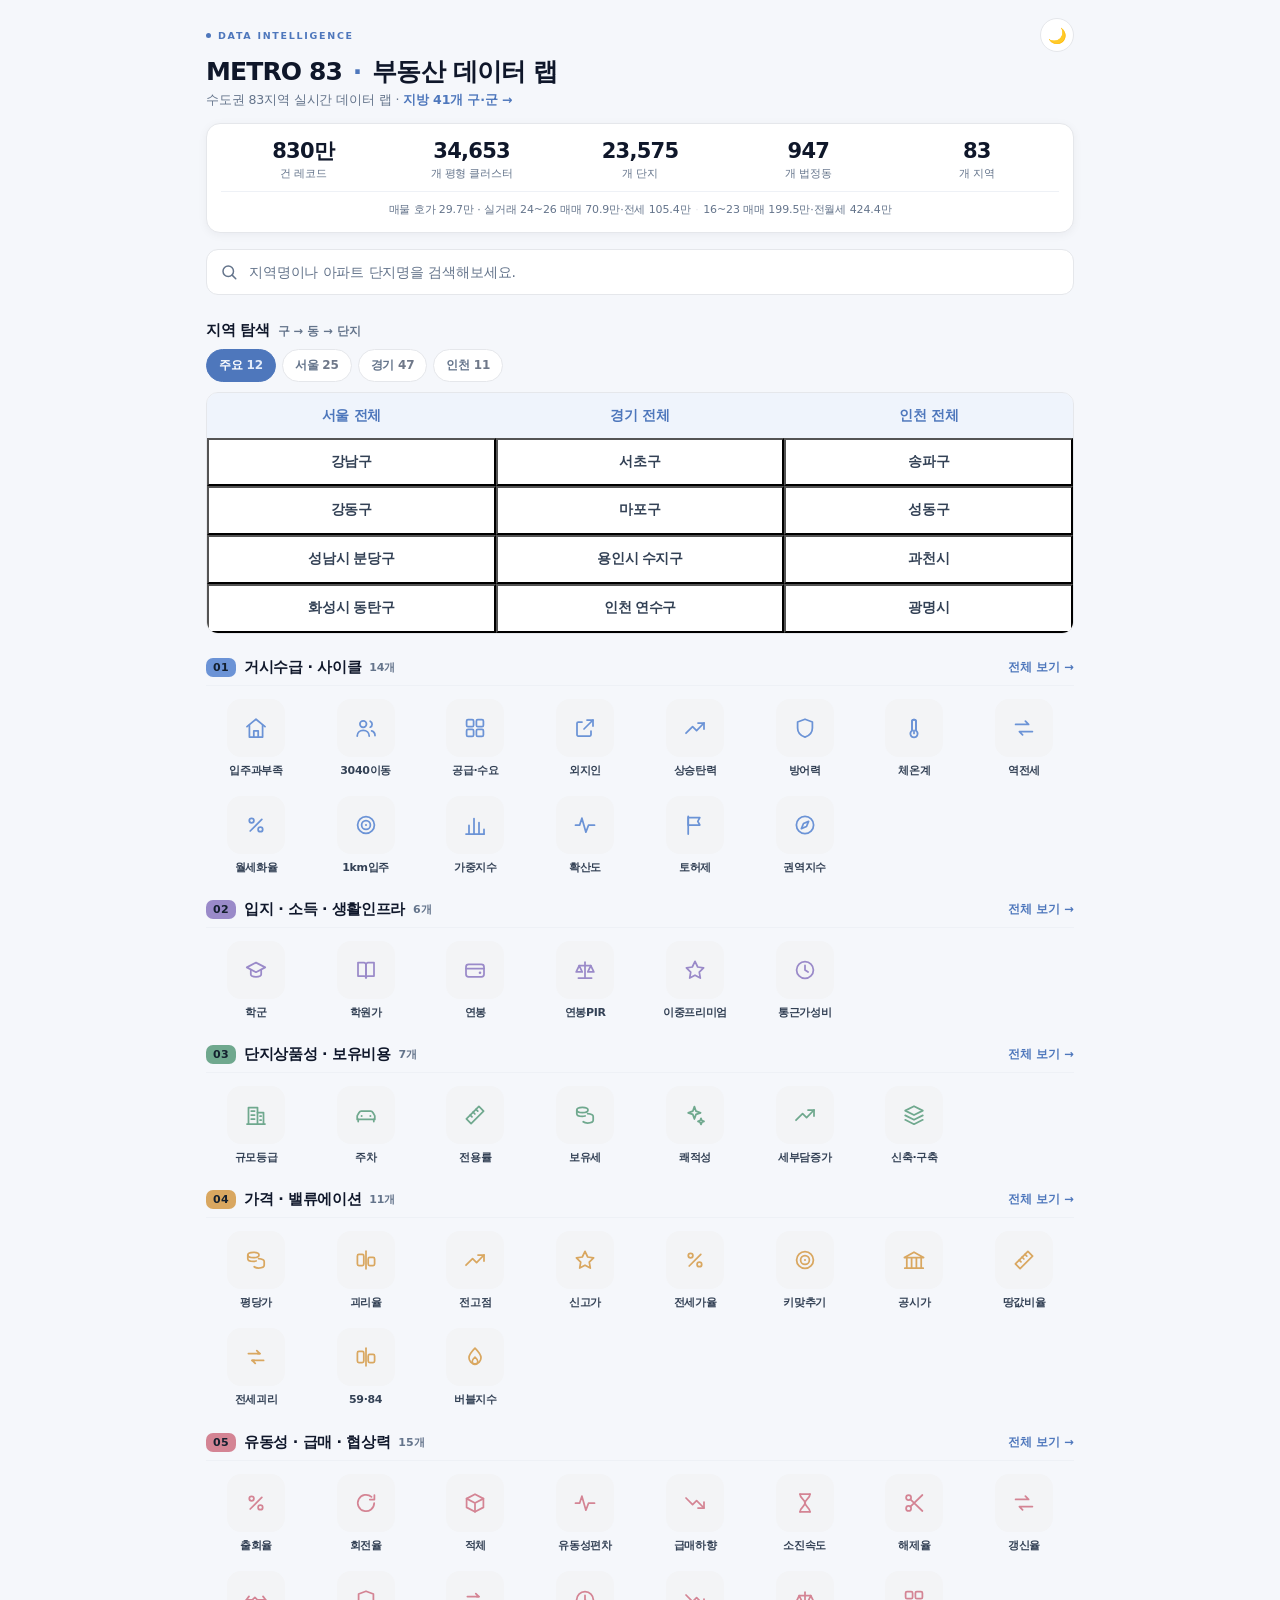
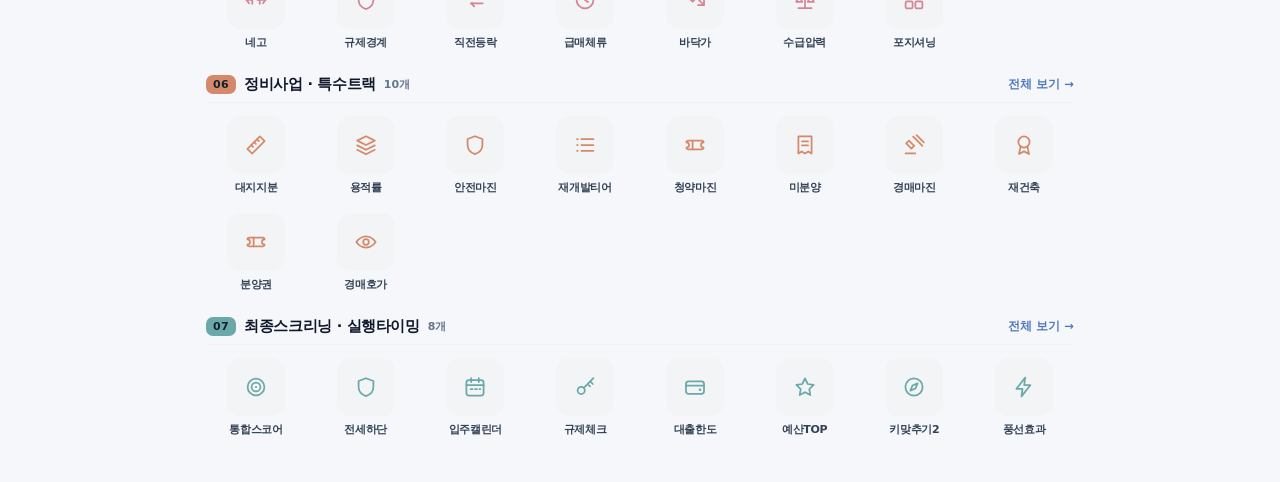
==== commit d22ce074: "REGIONAL 41: 지방 41개 구·군 전용 대시보드 신규 (/regional) - 호가 12차 2,788단지·132,211건, 실거래 2016~2026 41개 구·군 297." ====
--- a/index.html
+++ b/index.html
@@ -190,7 +190,7 @@
       <button id="themeBtn" class="tgl" type="button" aria-label="다크 모드로 전환" title="화이트/다크 테마">🌙</button>
     </div>
     <h1 class="hdtitle">METRO 83 <em>·</em> 부동산 데이터 랩</h1>
-    <p class="hdsub">수도권 83지역 실시간 데이터 랩</p>
+    <p class="hdsub">수도권 83지역 실시간 데이터 랩 · <a href="regional/" style="color:var(--acc);font-weight:700">지방 41개 구·군 →</a></p>
   </header>
 
   <div class="kpi">
